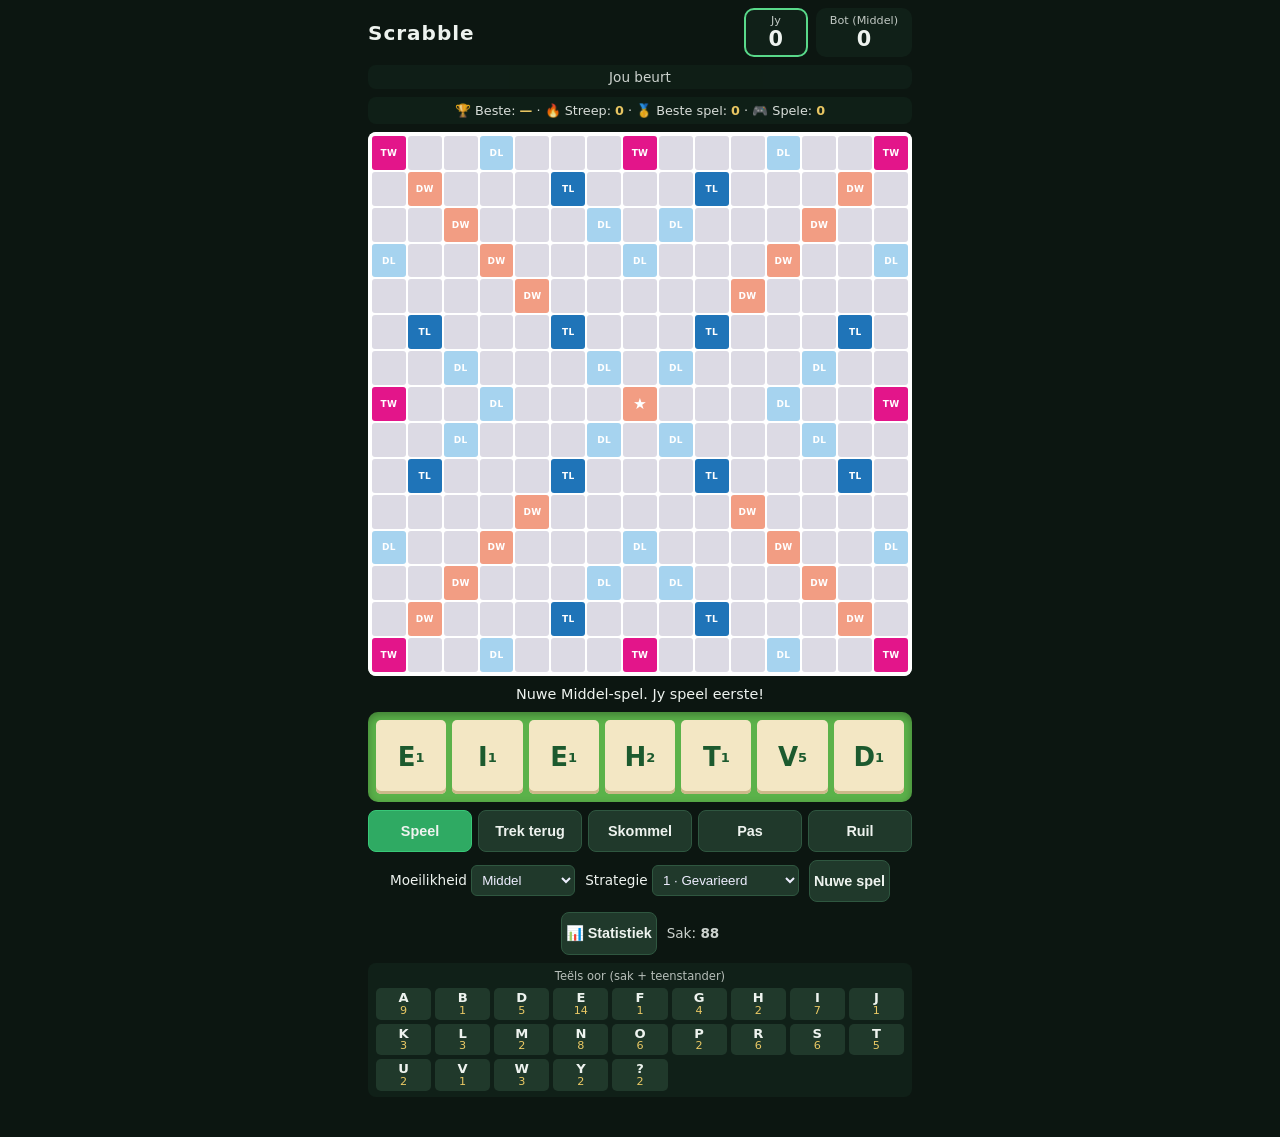
==== afrikaans.html @ f4206a89 "Add files via upload" ====
<!DOCTYPE html>
<html lang="af">
<head>
  <meta charset="UTF-8" />
  <meta name="viewport" content="width=device-width, initial-scale=1, maximum-scale=1, user-scalable=no" />
  <meta name="theme-color" content="#1f6f4a" />
  <title>Scrabble — Afrikaans</title>
  <style>
:root {
  --board-bg: #ffffff;       /* gaps between squares */
  --cell: #dcdae4;           /* empty square (lavender-grey) */
  --felt: #dcdae4;
  --felt-dark: #ffffff;
  --tile: #f3e7c4;           /* cream tile */
  --tile-edge: #cdb98a;
  --ink: #1c5a2e;            /* dark-green letters */
  --tw: #e3158a;             /* triple word — pink */
  --dw: #f29d83;             /* double word — coral */
  --tl: #1f74b8;             /* triple letter — blue */
  --dl: #a6d3ef;             /* double letter — light blue */
  --tray: #5bb24a;           /* green rack tray */
  --valid: #2aa84a;
  --invalid: #e23b3b;
  --panel: #102018;
}

* { box-sizing: border-box; -webkit-tap-highlight-color: transparent; }

html, body {
  margin: 0;
  background: #0c1611;
  color: #eef3ef;
  font-family: system-ui, -apple-system, Segoe UI, Roboto, sans-serif;
  overscroll-behavior: none;
}

.hidden { display: none !important; }

.loading {
  position: fixed; inset: 0;
  display: flex; align-items: center; justify-content: center;
  background: #0c1611; color: #cfe; font-size: 1rem; padding: 1rem; text-align: center;
  z-index: 50;
}

.app {
  max-width: 560px;
  margin: 0 auto;
  padding: 8px 8px 32px;
  display: flex;
  flex-direction: column;
  gap: 8px;
}

.topbar {
  display: flex; align-items: center; justify-content: space-between;
}
.topbar h1 { font-size: 1.25rem; margin: 0; letter-spacing: 1px; }
.scores { display: flex; gap: 8px; }
.score {
  background: var(--panel); border-radius: 10px; padding: 4px 12px;
  display: flex; flex-direction: column; align-items: center; min-width: 64px;
  border: 2px solid transparent;
}
.score .lbl { font-size: .7rem; opacity: .8; }
.score .val { font-size: 1.3rem; font-weight: 700; }
.your-turn .score.you { border-color: #59d98a; }

.turn {
  text-align: center; font-size: .85rem; opacity: .85;
  background: var(--panel); border-radius: 8px; padding: 4px;
}

/* Board */
.board-wrap { position: relative; display: flex; justify-content: center; }
.board-viewport {
  width: 100%;
  aspect-ratio: 1 / 1;
  overflow: hidden;
  border-radius: 8px;
  position: relative;
  touch-action: none;          /* we handle pinch/pan ourselves */
  background: var(--felt-dark);
}
.board {
  width: 100%;
  height: 100%;
  display: grid;
  grid-template-columns: repeat(15, 1fr);
  grid-template-rows: repeat(15, 1fr);
  gap: 2px;
  background: var(--felt-dark);
  padding: 4px;
  border-radius: 8px;
  transform-origin: 0 0;
  will-change: transform;
}
.zoom-controls {
  position: absolute;
  right: 8px;
  bottom: 8px;
  display: flex;
  gap: 6px;
  z-index: 5;
}
.zoom-controls button {
  width: 38px; height: 38px;
  border-radius: 50%;
  border: none;
  background: rgba(16, 32, 24, .82);
  color: #eef3ef;
  font-size: 1.25rem;
  font-weight: 700;
  line-height: 1;
  display: flex; align-items: center; justify-content: center;
  box-shadow: 0 1px 4px rgba(0,0,0,.4);
  cursor: pointer;
}
.zoom-controls button:active { transform: scale(.92); }
.board-viewport.zoomed { box-shadow: inset 0 0 0 2px #59d98a; }
.cell {
  background: var(--felt);
  border-radius: 3px;
  display: flex; align-items: center; justify-content: center;
  position: relative;
  font-size: clamp(7px, 1.7vw, 11px);
  user-select: none;
  cursor: pointer;
}
.cell.prem-TW { background: var(--tw); }
.cell.prem-DW { background: var(--dw); }
.cell.prem-TL { background: var(--tl); }
.cell.prem-DL { background: var(--dl); }
.cell.center { background: var(--dw); }
.prem-label { font-weight: 800; color: #fff; font-size: clamp(6px, 1.5vw, 9px); letter-spacing: .3px; }
.star { color: #fff; font-size: 1.4em; }

.tile {
  position: absolute; inset: 1px;
  background: var(--tile);
  color: var(--ink);
  border-radius: 3px;
  display: flex; align-items: center; justify-content: center;
  font-weight: 700;
  font-size: clamp(11px, 2.9vw, 18px);
  box-shadow: inset 0 -2px 0 var(--tile-edge);
}
.tile sub { font-size: .55em; font-weight: 600; margin-left: 1px; vertical-align: sub; }
.tile.blank { color: #4f8a4a; }
.cell.pending .tile { background: #fbf1cf; box-shadow: inset 0 -2px 0 #d9b85a; }
.cell.pending.dragging-src .tile { opacity: .3; }
.cell.last .tile { box-shadow: inset 0 -2px 0 var(--tile-edge), 0 0 0 2px #f5d36b; }

/* Live word feedback */
.cell.valid-word .tile { box-shadow: inset 0 -2px 0 #d9b85a, 0 0 0 2px var(--valid); }
.score-badge {
  position: absolute; right: -3px; bottom: -5px;
  min-width: 15px; height: 15px; padding: 0 3px;
  border-radius: 8px;
  display: flex; align-items: center; justify-content: center;
  font-size: clamp(7px, 1.9vw, 11px); font-weight: 800; color: #fff;
  box-shadow: 0 1px 3px rgba(0,0,0,.45);
  z-index: 6; pointer-events: none;
}
.score-badge.valid { background: var(--valid); }
.score-badge.invalid { background: var(--invalid); }

/* Rack */
.rack {
  display: grid;
  grid-template-columns: repeat(7, 1fr);
  gap: 6px;
  background: var(--tray);
  padding: 8px;
  border-radius: 10px;
  box-shadow: inset 0 3px 8px rgba(0,0,0,.3);
}
.rack.recall-target { box-shadow: inset 0 0 0 3px #f0c24b, inset 0 3px 8px rgba(0,0,0,.3); }
.rack-tile {
  aspect-ratio: 1 / 1.05;
  background: var(--tile);
  color: var(--ink);
  border-radius: 5px;
  display: flex; align-items: center; justify-content: center;
  font-weight: 700; font-size: clamp(16px, 5vw, 26px);
  box-shadow: inset 0 -3px 0 var(--tile-edge);
  cursor: grab; position: relative;
  user-select: none;
  touch-action: none;          /* let us drag tiles without scrolling */
}
.rack-tile sub { font-size: .5em; font-weight: 600; }
.rack-tile.dragging-src { opacity: .28; }
.rack-tile.drop-left { box-shadow: inset 5px 0 0 #59d98a, inset 0 -3px 0 var(--tile-edge); }
.rack-tile.drop-right { box-shadow: inset -5px 0 0 #59d98a, inset 0 -3px 0 var(--tile-edge); }

/* Floating tile that follows the finger/cursor while dragging. */
.tile-ghost {
  position: fixed; left: 0; top: 0; z-index: 200;
  pointer-events: none;
  background: #fff6da; color: var(--ink);
  border-radius: 5px;
  display: flex; align-items: center; justify-content: center;
  font-weight: 700; font-size: clamp(16px, 5vw, 26px);
  box-shadow: 0 6px 16px rgba(0,0,0,.55);
}
.tile-ghost sub { font-size: .5em; font-weight: 600; }
.tile-ghost .blank-face { opacity: .45; }
.cell.drop-target { box-shadow: inset 0 0 0 2px #59d98a, 0 0 8px #59d98a; border-radius: 3px; }
body.dragging-tile { cursor: grabbing; }
.rack-tile .blank-face { opacity: .45; }
.rack-tile.selected { transform: translateY(-6px); box-shadow: inset 0 -3px 0 var(--tile-edge), 0 0 0 3px #59d98a; }
.rack-tile.used { opacity: .25; pointer-events: none; }
.rack-tile.swap { box-shadow: inset 0 -3px 0 var(--tile-edge), 0 0 0 3px #e6543c; }

/* Controls */
.controls { display: grid; grid-template-columns: repeat(5, 1fr); gap: 6px; }
.controls button, .meta button {
  background: #20392b; color: #eef3ef; border: 1px solid #2f5740;
  border-radius: 8px; padding: 12px 4px; font-size: .9rem; font-weight: 600;
  cursor: pointer;
}
.controls button:active, .meta button:active { transform: scale(.96); }
.controls .primary, #end-newgame.primary { background: #2faa63; border-color: #38c878; }

.message {
  min-height: 1.3em; text-align: center; font-size: .9rem; padding: 2px;
}
.message.thinking { font-style: italic; opacity: .8; }

.meta {
  display: flex; align-items: center; gap: 10px; flex-wrap: wrap;
  font-size: .85rem; justify-content: center;
}
.meta select { padding: 6px; border-radius: 6px; background: #20392b; color: #eef; border: 1px solid #2f5740; }
.meta .bag { opacity: .85; }

.log { list-style: none; margin: 0; padding: 0; font-size: .8rem; opacity: .85; }
.log li { padding: 2px 4px; border-bottom: 1px solid rgba(255,255,255,.06); }

/* Modals */
.modal {
  position: fixed; inset: 0; background: rgba(0,0,0,.6);
  display: flex; align-items: center; justify-content: center; padding: 16px; z-index: 100;
}
.modal-card {
  background: #14241b; border: 1px solid #2f5740; border-radius: 12px;
  padding: 18px; max-width: 360px; width: 100%; text-align: center;
}
.modal-card h2 { margin: 0 0 12px; font-size: 1.1rem; }
.blank-grid { display: grid; grid-template-columns: repeat(6, 1fr); gap: 6px; margin-bottom: 12px; }
.blank-grid button {
  aspect-ratio: 1; background: var(--tile); color: var(--ink);
  border: none; border-radius: 5px; font-weight: 700; font-size: 1rem; cursor: pointer;
}
.blank-cancel { background: #20392b; color: #eef; border: 1px solid #2f5740; border-radius: 8px; padding: 8px 16px; cursor: pointer; }
#end-newgame { margin-top: 8px; padding: 10px 20px; border-radius: 8px; border: none; font-weight: 700; }

/* Stats panel */
.stats-list { list-style: none; margin: 0 0 14px; padding: 0; text-align: left; }
.stats-list li {
  display: flex; justify-content: space-between; gap: 12px;
  padding: 7px 4px; border-bottom: 1px solid rgba(255,255,255,.08);
  font-size: .92rem;
}
.stats-list li span { opacity: .85; }
.stats-list li b { font-weight: 800; }
.stats-reset {
  display: block; margin: 10px auto 0;
  background: transparent; color: #e29; border: none;
  font-size: .8rem; opacity: .8; cursor: pointer; text-decoration: underline;
}
#btn-stats { white-space: nowrap; }

/* Always-visible stats strip */
.stat-strip {
  text-align: center;
  font-size: .8rem;
  opacity: .9;
  padding: 4px 6px;
  background: var(--panel);
  border-radius: 8px;
  line-height: 1.5;
}
.stat-strip b { color: #ffd86b; font-weight: 800; }

/* Word definition pop-up */
.def-card { max-width: 380px; cursor: pointer; }
.def-card h2 {
  margin: 0 0 10px; font-size: 1.5rem; letter-spacing: 1px;
  color: #ffd86b; text-transform: capitalize;
}
.def-body { text-align: left; font-size: .95rem; line-height: 1.45; }
.def-body p { margin: 0 0 8px; }
.def-pos { font-style: italic; opacity: .7; margin-right: 4px; }
.def-loading { opacity: .7; font-style: italic; }
.def-hint { margin-top: 14px; font-size: .75rem; opacity: .55; }

/* Tap-a-word definition entries */
#def-word:empty { display: none; }
.def-entry { margin-bottom: 12px; }
.def-entry:last-child { margin-bottom: 0; }
.def-entry h3 {
  margin: 0 0 4px; color: #ffd86b; font-size: 1.15rem;
  text-transform: capitalize; letter-spacing: .5px;
}
.def-text { font-size: .92rem; line-height: 1.4; }

/* Tiles-left tracker */
.tiles-wrap { background: var(--panel); border-radius: 8px; padding: 6px 8px; }
.tiles-label { font-size: .72rem; opacity: .75; text-align: center; margin-bottom: 5px; }
.tiles-left {
  display: grid;
  grid-template-columns: repeat(9, 1fr);
  gap: 4px;
}
.tl-chip {
  display: flex; flex-direction: column; align-items: center;
  background: #20392b; border-radius: 5px; padding: 3px 0;
  line-height: 1.05;
}
.tl-chip b { font-size: .82rem; font-weight: 800; }
.tl-chip i { font-size: .7rem; font-style: normal; opacity: .9; color: #ffd86b; }
.tl-chip.zero { opacity: .3; }
.tl-chip.zero i { color: #e88; }

  </style>
</head>
<body>
  <div id="loading" class="loading">Loading…</div>

  <div id="app" class="app hidden">
    <header class="topbar">
      <h1>Scrabble</h1>
      <div class="scores">
        <div class="score you">
          <span class="lbl" data-i18n="youLabel">You</span>
          <span id="human-score" class="val">0</span>
        </div>
        <div class="score bot">
          <span id="ai-label" class="lbl">Bot</span>
          <span id="ai-score" class="val">0</span>
        </div>
      </div>
    </header>

    <div id="turn-indicator" class="turn">Your turn</div>
    <div id="stat-strip" class="stat-strip"></div>

    <main class="board-wrap">
      <div id="board-viewport" class="board-viewport">
        <div id="board" class="board"></div>
      </div>
    </main>

    <div id="message" class="message"></div>

    <div id="rack" class="rack"></div>

    <div class="controls">
      <button id="btn-play" class="primary" data-i18n="play">Play</button>
      <button id="btn-recall" data-i18n="recall">Recall</button>
      <button id="btn-shuffle" data-i18n="shuffle">Shuffle</button>
      <button id="btn-pass" data-i18n="pass">Pass</button>
      <button id="btn-exchange" data-i18n="swap">Swap</button>
    </div>

    <div class="meta">
      <label><span data-i18n="difficultyLabel">Difficulty</span>
        <select id="difficulty">
          <option value="easy" data-i18n="diffEasy">Easy</option>
          <option value="medium" selected data-i18n="diffMedium">Medium</option>
          <option value="hard" data-i18n="diffHard">Hard</option>
          <option value="insane" data-i18n="diffInsane">Insane</option>
        </select>
      </label>
      <label><span data-i18n="strategyLabel">Strategy</span>
        <select id="bot-strategy">
          <option value="one" data-i18n="strat1">1 · Varied</option>
          <option value="two" data-i18n="strat2">2 · No clumping</option>
        </select>
      </label>
      <button id="btn-newgame" data-i18n="newGame">New Game</button>
      <button id="btn-stats" data-i18n="stats">📊 Stats</button>
      <span class="bag"><span data-i18n="bagLabel">Bag:</span> <b id="bag-count">0</b></span>
    </div>

    <div class="tiles-wrap">
      <div class="tiles-label" data-i18n="tilesLeftLabel">Tiles left (bag + opponent)</div>
      <div id="tiles-left" class="tiles-left"></div>
    </div>

    <ul id="log" class="log"></ul>
  </div>

  <!-- Word definition -->
  <div id="def-modal" class="modal hidden">
    <div class="modal-card def-card">
      <h2 id="def-word"></h2>
      <div id="def-body" class="def-body"></div>
      <div class="def-hint" data-i18n="tapClose">tap to close</div>
    </div>
  </div>

  <!-- Blank tile chooser -->
  <div id="blank-modal" class="modal hidden">
    <div class="modal-card">
      <h2 data-i18n="chooseBlank">Choose a letter for the blank</h2>
      <div class="blank-grid"></div>
      <button class="blank-cancel" data-i18n="cancel">Cancel</button>
    </div>
  </div>

  <!-- Stats -->
  <div id="stats-modal" class="modal hidden">
    <div class="modal-card">
      <h2 data-i18n="statsTitle">📊 Your Stats</h2>
      <ul id="stats-list" class="stats-list"></ul>
      <button id="stats-close" class="primary" data-i18n="close">Close</button>
      <button id="stats-reset" class="stats-reset" data-i18n="resetStats">Reset stats</button>
    </div>
  </div>

  <!-- End of game -->
  <div id="end-modal" class="modal hidden">
    <div class="modal-card">
      <h2 id="end-title">Game over</h2>
      <p id="end-detail"></p>
      <button id="end-newgame" class="primary" data-i18n="playAgain">Play again</button>
    </div>
  </div>
  <script>
"use strict";
globalThis.__LANG = 'af';
const WORDS_TEXT = `AA
AAG
AAI
AAKLIG
AAKLIGDER
AAKLIGE
AAKLIGER
AAKLIGHEDE
AAKLIGHEID
AAKLIGS
AAKLIGSTE
AAL
AALAGTIG
AALAGTIGE
AALBESSIE
AALBESSIEBOS
AALBESSIEJELLIE
AALBESSIES
AALBESSIESAP
AALFUIK
AALGLAD
AALGLADDE
AALMOES
AALMOESE
AALMOESENIER
AALMOESENIERE
AALMOESENIERS
AALMOESKASSIE
AALTJIE
AALTJIES
AALVORMIG
AALWEE
AALWEEAGTIG
AALWEEAGTIGE
AALWEEAGTIGSTE
AALWEEBITTER
AALWEEBOME
AALWEEBOOM
AALWEEHENNEP
AALWURM
AALWURMS
AALWYN
AALWYNAGTIG
AALWYNBITTER
AALWYNBLAAR
AALWYNBLARE
AALWYNBOME
AALWYNBOOM
AALWYNE
AALWYNEKSTRAK
AALWYNPIL
AALWYNPILLE
AALWYNPLANT
AALWYNPLANTE
AALWYNSAP
AALWYNSOORTE
AALWYNTAPPER
AALWYNTAPPERS
AALWYNTUIN
AAMBEELD
AAMBEELDBEITEL
AAMBEELDE
AAMBEI
AAMBEIBOS
AAMBEIBOSSIE
AAMBEIBOSSIES
AAMBEIE
AAMBORSTIG
AAMBORSTIGDER
AAMBORSTIGE
AAMBORSTIGER
AAMBORSTIGHEDE
AAMBORSTIGHEID
AAMBORSTIGSTE
AAN
AANBAK
AANBAKSEL
AANBEHOORT
AANBEL
AANBELAND
AANBELANG
AANBESTEDING
AANBESTEDINGE
AANBESTEDINGS
AANBESTEE
AANBETREF
AANBEUR
AANBEVEEL
AANBEVEELBAAR
AANBEVEELBARE
AANBEVELING
AANBEVELINGE
AANBEVELINGS
AANBEVOLE
AANBID
AANBIDDELIK
AANBIDDELIKE
AANBIDDEND
AANBIDDENDE
AANBIDDER
AANBIDDERS
AANBIDDING
AANBIDSTER
AANBIDSTERS
AANBIED
AANBIEDER
AANBIEDERS
AANBIEDING
AANBIEDINGE
AANBIEDINGS
AANBIEDINGSTAAL
AANBIEDINGSWYSE
AANBIEDSTER
AANBIND
AANBLAAS
AANBLAFFER
AANBLASER
AANBLASERS
AANBLASING
AANBLASINGE
AANBLASINGS
AANBLIK
AANBLY
AANBLYWEND
AANBLYWENDE
AANBOD
AANBOER
AANBONS
AANBOORD
AANBOU
AANBOUING
AANBOUINGE
AANBOUINGS
AANBOUSEL
AANBOUSELS
AANBRAND
AANBRANDSEL
AANBRANDSELS
AANBREEK
AANBREI
AANBRENGER
AANBRING
AANBRINGER
AANBRINGERS
AANBRUIS
AAND
AANDADIG
AANDADIGE
AANDADIGES
AANDADIGHEID
AANDAG
AANDAGBESTEDING
AANDAGGEWEND
AANDAGGEWENDE
AANDAGGEWING
AANDAGSOEK
AANDAGSOEKER
AANDAGSOEKERS
AANDAGSOEKERY
AANDAGSOEKING
AANDAGSPAN
AANDAGSTREEP
AANDAGSTREPE
AANDAGTEKORT
AANDAGTIG
AANDAGTIGDER
AANDAGTIGE
AANDAGTIGER
AANDAGTIGHEID
AANDAGTIGSTE
AANDAGTREKKER
AANDAGTREKKERY
AANDBAADJIE
AANDBAADJIES
AANDBESOEK
AANDBESOEKE
AANDBLAD
AANDBLOM
AANDBLOMME
AANDDIENS
AANDDIENSTE
AANDDRAG
AANDE
AANDEEL
AANDEELBEURS
AANDEELBEURSE
AANDEELGROEP
AANDEELGROEPE
AANDEELHOUDING
AANDEELHOUER
AANDEELHOUERS
AANDEELMARK
AANDEELMARKTE
AANDEELPRYS
AANDEELPRYSE
AANDEELTJIE
AANDEELTJIES
AANDELE
AANDELEBESIT
AANDELEBESITTER
AANDELEBEURS
AANDELEBEURSE
AANDELEGROEI
AANDELEHANDEL
AANDELEHOUER
AANDELEHOUERS
AANDELEKAPITAAL
AANDELEMAKELAAR
AANDELEMARK
AANDELEMARKTE
AANDELEOPBRENGS
AANDELEOPSIE
AANDELEOPSIES
AANDELEPREMIE
AANDELEPRYS
AANDELEPRYSE
AANDELEREGISTER
AANDELETRUST
AANDELETRUSTS
AANDENKING
AANDENKINGE
AANDENKINGS
AANDETE
AANDETES
AANDGEBED
AANDGEBEDE
AANDGESANG
AANDGLOED
AANDGODSDIENS
AANDGROU
AANDHEMDE
AANDHEMP
AANDIEN
AANDIK
AANDIKKING
AANDJAPON
AANDJAS
AANDJIE
AANDJIES
AANDKERK
AANDKLAS
AANDKLASSE
AANDKLEDING
AANDKLERE
AANDKLOK
AANDKLOKKE
AANDKOERANT
AANDLIED
AANDLIEDERE
AANDLIG
AANDLUG
AANDLUGGIE
AANDMAAL
AANDOEN
AANDOENING
AANDOENINGE
AANDOENINGS
AANDOENLIK
AANDOENLIKDER
AANDOENLIKE
AANDOENLIKER
AANDOENLIKHEID
AANDOENLIKSTE
AANDPAK
AANDPAKKE
AANDPRAATJIES
AANDPYPIE
AANDRA
AANDRAAI
AANDRAER
AANDRAERS
AANDRAF
AANDRANG
AANDRENTEL
AANDRIBBEL
AANDRING
AANDROK
AANDROKKE
AANDROKKIE
AANDROKKIES
AANDROOI
AANDRUIS
AANDRUK
AANDRYF
AANDRYFAS
AANDRYFASSE
AANDRYFBAND
AANDRYFBANDE
AANDRYFMOTOR
AANDRYFSKROEF
AANDRYFTEMPO
AANDRYWE
AANDRYWER
AANDRYWERS
AANDRYWING
AANDRYWINGE
AANDRYWINGS
AANDRYWINGSAS
AANDSANG
AANDSITTING
AANDSITTINGE
AANDSITTINGS
AANDSKADU
AANDSKADUWEE
AANDSKADUWEES
AANDSKEMER
AANDSKEMERING
AANDSKEMERTE
AANDSKOF
AANDSKOFTE
AANDSKOLE
AANDSKOOL
AANDSON
AANDSTER
AANDSTOND
AANDSTONDE
AANDSTONDES
AANDSTUDENT
AANDSTUDENTE
AANDTABBERD
AANDTABBERDS
AANDTREIN
AANDUI
AANDUIDEND
AANDUIDENDE
AANDUIDER
AANDUIDERS
AANDUIDING
AANDUIDINGE
AANDUIDINGS
AANDUIE
AANDUIER
AANDURF
AANDUUR
AANDVERMAAK
AANDWANDELING
AANDWANDELINGE
AANDWANDELINGS
AANDWIND
AANDWINDJIE
AANDWINDJIES
AANDWING
AANDWYDTE
AANEEN
AANEENBIND
AANEENFLANS
AANEENGEFLANS
AANEENGEFLANSTE
AANEENGERYG
AANEENGESKAKEL
AANEENGESKAKELD
AANEENGESKRYF
AANEENGESKRYWE
AANEENGESLOTE
AANEENGESLUIT
AANEENGESMEE
AANEENHEG
AANEENLOPEND
AANEENLOPENDE
AANEENRYG
AANEENSKAKEL
AANEENSKAKELEND
AANEENSKAKELING
AANEENSKRYF
AANEENSKRYWE
AANEENSLUIT
AANEENSLUITING
AANEENSLUITINGS
AANEENVOEG
AANERF
AANFLIKKER
AANFLUITING
AANGAAN
AANGAANDE
AANGAAP
AANGALLOP
AANGANG
AANGAPING
AANGEBEDE
AANGEBIED
AANGEBIND
AANGEBINDE
AANGEBLAAS
AANGEBLAASDE
AANGEBLEWE
AANGEBLY
AANGEBORE
AANGEBOU
AANGEBOUDE
AANGEBRAND
AANGEBRANDE
AANGEBREEK
AANGEBREEKTE
AANGEBREI
AANGEBRING
AANGEBRUIS
AANGEDAAN
AANGEDAANHEID
AANGEDANE
AANGEDIK
AANGEDIKTE
AANGEDOEN
AANGEDRA
AANGEDRAAI
AANGEDRAAIDE
AANGEDRAF
AANGEDRENTEL
AANGEDREWE
AANGEDRIBBEL
AANGEDRING
AANGEDRUIS
AANGEDRYF
AANGEDUI
AANGEDUIDE
AANGEDURF
AANGEDURFDE
AANGEE
AANGEEBEWEGING
AANGEEBEWEGINGS
AANGEFLIKKER
AANGEGAAN
AANGEGAAP
AANGEGEE
AANGEGESPE
AANGEGEWE
AANGEGLUUR
AANGEGOLF
AANGEGOOI
AANGEGORD
AANGEGROEI
AANGEGROEIDE
AANGEGRYNS
AANGEGRYP
AANGEHAAK
AANGEHAAL
AANGEHAD
AANGEHARDLOOP
AANGEHARK
AANGEHEF
AANGEHEG
AANGEHEGDE
AANGEHEGTE
AANGEHELP
AANGEHINK
AANGEHITS
AANGEHOL
AANGEHOOR
AANGEHOORDE
AANGEHOU
AANGEHOUDE
AANGEHOUDENE
AANGEHOUDENES
AANGEHOUE
AANGEHUPPEL
AANGEHUUD
AANGEHYG
AANGEJA
AANGEJAAG
AANGEJAAGDE
AANGEKAP
AANGEKARRING
AANGEKEER
AANGEKEERDE
AANGEKEERDES
AANGEKLA
AANGEKLAAGDE
AANGEKLAAGDES
AANGEKLAM
AANGEKLAMDE
AANGEKLAMDES
AANGEKLAMP
AANGEKLEEF
AANGEKLEWE
AANGEKLINK
AANGEKLOP
AANGEKNIP
AANGEKNIPTE
AANGEKNOOP
AANGEKNOOPTE
AANGEKOM
AANGEKOME
AANGEKOMENE
AANGEKOMENES
AANGEKONDIG
AANGEKONDIGDE
AANGEKOOP
AANGEKOOPTE
AANGEKOPPEL
AANGEKOPPELDE
AANGEKORS
AANGEKRUIE
AANGEKRUIP
AANGEKRY
AANGEKUIER
AANGEKWEEK
AANGEKWEEKTE
AANGEKYK
AANGELAND
AANGELANDE
AANGELAP
AANGELAS
AANGELEENTHEDE
AANGELEENTHEID
AANGELEER
AANGELEERD
AANGELEERDE
AANGELEGDE
AANGELEI
AANGELEUN
AANGELOK
AANGELOKTE
AANGELONK
AANGELOOP
AANGELYM
AANGELYMDE
AANGEMAAK
AANGEMAAKTE
AANGEMAAN
AANGEMAANDE
AANGEMARSJEER
AANGEMATIG
AANGEMATIGDE
AANGEMELD
AANGEMELDE
AANGEMERK
AANGEMETE
AANGEMOEDIG
AANGEMONSTER
AANGENAAM
AANGENAAMHEID
AANGENAAMSTE
AANGENAME
AANGENAMER
AANGENEEM
AANGENOME
AANGEPAK
AANGEPAKTE
AANGEPAS
AANGEPASTE
AANGEPEIL
AANGEPIEKEL
AANGEPLAK
AANGEPLAKTE
AANGEPLAKTHEID
AANGEPLANT
AANGEPLANTE
AANGEPLEISTER
AANGEPLEISTERDE
AANGEPLOETER
AANGEPOR
AANGEPORDE
AANGEPRAAT
AANGEPRESE
AANGEPRESENTEER
AANGEPRYS
AANGERAAI
AANGERAAK
AANGERAAKTE
AANGERAND
AANGERANDE
AANGERIG
AANGERIGTE
AANGEROEI
AANGEROEP
AANGEROEPTE
AANGEROER
AANGEROERDE
AANGEROL
AANGEROLDE
AANGERUIS
AANGERUK
AANGERY
AANGERYG
AANGESEIL
AANGESIEN
AANGESIG
AANGESIGSENUWEE
AANGESIGTE
AANGESIT
AANGESKAF
AANGESKAFTE
AANGESKAKEL
AANGESKAKELDE
AANGESKOMMEL
AANGESKOTE
AANGESKREWE
AANGESKROEF
AANGESKROEFDE
AANGESKRYF
AANGESKRYWE
AANGESKUIF
AANGESKUIWE
AANGESLAAN
AANGESLANE
AANGESLEEP
AANGESLINGER
AANGESLOF
AANGESLOTE
AANGESLUIP
AANGESLUIT
AANGESMEER
AANGESNEL
AANGESNY
AANGESPE
AANGESPELD
AANGESPELDE
AANGESPOEL
AANGESPOELDE
AANGESPOOR
AANGESPOORDE
AANGESPREEK
AANGESPREEKTE
AANGESPROKE
AANGESPROKENE
AANGESPROKENES
AANGESPYKER
AANGESTAAN
AANGESTAAR
AANGESTAP
AANGESTEEK
AANGESTEEKDE
AANGESTEEKTE
AANGESTEL
AANGESTELDE
AANGESTERK
AANGESTIG
AANGESTIP
AANGESTIPTE
AANGESTOOK
AANGESTOOKTE
AANGESTOOM
AANGESTOOT
AANGESTORM
AANGESTREEP
AANGESTROMPEL
AANGESTROOM
AANGESTRUIKEL
AANGESTRYK
AANGESTUUR
AANGESTUURDE
AANGESUIWER
AANGESUIWERDE
AANGESUKKEL
AANGESUUR
AANGESUURDE
AANGESWEEF
AANGESWEL
AANGESWEM
AANGESWERM
AANGESWEWE
AANGETAS
AANGETASTE
AANGETEEL
AANGETEELDE
AANGETEKEN
AANGETEKENDE
AANGETEKENDES
AANGETIK
AANGETOON
AANGETOONDE
AANGETOU
AANGETREE
AANGETREF
AANGETREK
AANGETRIPPEL
AANGETROKKE
AANGETROU
AANGETROUD
AANGETROUDE
AANGETROUDES
AANGEVAL
AANGEVALLENE
AANGEVALLENES
AANGEVANG
AANGEVAT
AANGEVLIEG
AANGEVOEG
AANGEVOEGDE
AANGEVOEL
AANGEVOELDE
AANGEVOER
AANGEVOERDE
AANGEVOOR
AANGEVRA
AANGEVRAAGDE
AANGEVRYF
AANGEVRYWE
AANGEVUL
AANGEVULDE
AANGEVUUR
AANGEVUURDE
AANGEWAAI
AANGEWAGGEL
AANGEWAKKER
AANGEWAKKERDE
AANGEWANDEL
AANGEWAS
AANGEWEND
AANGEWER
AANGEWERK
AANGEWERS
AANGEWESE
AANGEWIKKEL
AANGEWIP
AANGEWYS
AANGIFTE
AANGLUUR
AANGOLF
AANGONS
AANGOOI
AANGOOIER
AANGORD
AANGRENS
AANGRENSEND
AANGRENSENDE
AANGROEI
AANGROEIING
AANGROEIINGS
AANGROM
AANGRYNS
AANGRYP
AANGRYPEND
AANGRYPENDE
AANGRYPENDER
AANGRYPENDHEDE
AANGRYPENDHEID
AANGRYPENDSTE
AANGRYPING
AANGRYPLIKSTE
AANHAAK
AANHAAKTREILER
AANHAAL
AANHAK
AANHALERIG
AANHALIG
AANHALIGE
AANHALIGHEID
AANHALING
AANHALINGE
AANHALINGS
AANHALINGSTEKEN
AANHALINKIE
AANHALINKIES
AANHANG
AANHANGER
AANHANGERS
AANHANGIG
AANHANGIGE
AANHANGIGMAKING
AANHANGSEL
AANHANGSELS
AANHANKLIK
AANHANKLIKE
AANHANKLIKHEID
AANHARDLOOP
AANHARK
AANHEF
AANHEFFING
AANHEFFINGS
AANHEG
AANHEGSEL
AANHEGSELS
AANHEGTING
AANHEGTINGS
AANHEGTINGSPUNT
AANHELP
AANHET
AANHINK
AANHITS
AANHITSEND
AANHITSER
AANHITSERS
AANHITSING
AANHITSINGS
AANHOL
AANHOOP
AANHOOR
AANHOORDER
AANHOORDERS
AANHORE
AANHORIG
AANHORIGE
AANHORIGES
AANHORIGHEID
AANHOU
AANHOUDELIK
AANHOUDEND
AANHOUDENDE
AANHOUDENDHEID
AANHOUDING
AANHOUDINGS
AANHOUER
AANHOUERS
AANHUPPEL
AANJA
AANJAAG
AANJAAGPOMP
AANJAER
AANJAERS
AANJAPOMP
AANKANT
AANKANTING
AANKAP
AANKARRING
AANKEER
AANKLA
AANKLAAG
AANKLAAGSTER
AANKLAER
AANKLAERS
AANKLAG
AANKLAGKANTOOR
AANKLAGKANTORE
AANKLAGTE
AANKLAGTES
AANKLAM
AANKLAMP
AANKLANG
AANKLANK
AANKLANKING
AANKLEDING
AANKLEE
AANKLEEF
AANKLEEFSELS
AANKLEWE
AANKLEWEND
AANKLEWER
AANKLEWING
AANKLINK
AANKLOP
AANKLOPVERKOPER
AANKNIP
AANKNOOP
AANKNOPING
AANKNOPINGSPUNT
AANKOM
AANKOMELING
AANKOMELINGE
AANKOMEND
AANKOMENDE
AANKOMS
AANKOMSAAL
AANKOMSALE
AANKOMSSAAL
AANKOMSSALE
AANKOMSTYD
AANKONDIG
AANKONDIGER
AANKONDIGERS
AANKONDIGING
AANKONDIGINGE
AANKONDIGINGS
AANKOOP
AANKOOPDATUM
AANKOOPDATUMS
AANKOOPKOSTE
AANKOOPPRYS
AANKOOPPRYSE
AANKOOPSOM
AANKOPE
AANKOPER
AANKOPERS
AANKOPING
AANKOPPEL
AANKOPPELING
AANKORS
AANKRUI
AANKRUIE
AANKRUIP
AANKRY
AANKUIER
AANKWEEK
AANKWEKING
AANKWISPEL
AANKYK
AANLAAT
AANLAG
AANLAND
AANLANDIG
AANLANDING
AANLAP
AANLAPPER
AANLAPSEL
AANLAS
AANLASSING
AANLASSINGS
AANLEER
AANLEERPROSES
AANLEG
AANLEGGING
AANLEGGINGE
AANLEGGINGS
AANLEGPLAN
AANLEGPLEK
AANLEGTE
AANLEGTOETS
AANLEGTOETSE
AANLEI
AANLEIDEND
AANLEIDENDE
AANLEIDING
AANLEIDINGE
AANLEIDINGS
AANLEUN
AANLEUNING
AANLIGGEND
AANLIGGENDE
AANLIGGENDHEID
AANLOG
AANLOK
AANLOKKENDE
AANLOKKING
AANLOKKINGE
AANLOKLIK
AANLOKLIKDER
AANLOKLIKE
AANLOKLIKER
AANLOKLIKHEID
AANLOKLIKSTE
AANLOKMIDDEL
AANLOKMIDDELS
AANLOKSEL
AANLOKSELS
AANLOOP
AANLOOPBAAN
AANLOOPBANE
AANLOOPFASE
AANLOOPFASES
AANLOOPHAWE
AANLOOPKANAAL
AANLOOPPLANK
AANLOOPPLEK
AANLOS
AANLUISTER
AANLYM
AANLYN
AANLYNDATABASIS
AANLYNDIENS
AANLYNDIENSTE
AANLYNDOBBEL
AANLYNFORUM
AANLYNFORUMS
AANLYNPLATFORM
AANLYNPLATFORMS
AANLYNPORTAAL
AANLYNPROFIELE
AANLYNSTUDIE
AANLYNSUPERMARK
AANLYNTYD
AANLYNWINKEL
AANLYNWINKELS
AANMAAK
AANMAAKSEL
AANMAAKSELS
AANMAAN
AANMAKER
AANMAKERS
AANMANING
AANMANINGE
AANMANINGS
AANMANINGSBRIEF
AANMARS
AANMARSJEER
AANMATIG
AANMATIGEND
AANMATIGENDE
AANMATIGENDER
AANMATIGING
AANMATIGINGS
AANMEET
AANMEKAAR
AANMEKAARFLANS
AANMEKAARGEHEG
AANMEKAARGEKOEK
AANMEKAARGELAS
AANMEKAARGESIT
AANMEKAARGEVLEG
AANMEKAARGROEI
AANMEKAARKLEEF
AANMEKAARKOPPEL
AANMEKAARLAS
AANMEKAARSIT
AANMEKAARSKRYF
AANMEKAARSKRYWE
AANMEKAARSLAAN
AANMEKAARSPRING
AANMEKAARVLEG
AANMEKAARWERK
AANMELD
AANMELDBAAR
AANMELDBARE
AANMELDER
AANMELDING
AANMELDINGS
AANMELDKANTOOR
AANMELDNAAM
AANMELDPLEK
AANMELDPLEKKE
AANMELDSKRIF
AANMELDTYD
AANMENG
AANMERK
AANMERKING
AANMERKINGE
AANMERKINGS
AANMERKINKIE
AANMERKINKIES
AANMERKLIK
AANMERKLIKDER
AANMERKLIKE
AANMERKLIKER
AANMERKLIKSTE
AANMINLIK
AANMOEDIG
AANMOEDIGEND
AANMOEDIGENDE
AANMOEDIGER
AANMOEDIGERS
AANMOEDIGING
AANMOEDIGINGS
AANMONSTER
AANMONSTERING
AANMUNT
AANMUNTING
AANNAAI
AANNAME
AANNAMES
AANNEEM
AANNEEMBAAR
AANNEEMBARE
AANNEEMLIK
AANNEEMLIKDER
AANNEEMLIKE
AANNEEMLIKER
AANNEEMLIKHEDE
AANNEEMLIKHEID
AANNEEMLIKSTE
AANNEEMOUER
AANNEEMOUERS
AANNEME
AANNEMELING
AANNEMELINGE
AANNEMER
AANNEMERS
AANNEMES
AANNEMING
AANNEMINGE
AANNEMINGS
AANNEMINGSDIENS
AANNEMINGSKLAS
AANNEMINGSROK
AANNEMINGSROKKE
AANPAK
AANPAKSEL
AANPAKSELS
AANPAP
AANPAS
AANPASBAAR
AANPASBAARHEDE
AANPASBAARHEID
AANPASBARE
AANPASHOKKIE
AANPASHOKKIES
AANPASKAMER
AANPASKAMERS
AANPASKAMERTJIE
AANPASSER
AANPASSERS
AANPASSING
AANPASSINGE
AANPASSINGS
AANPEIL
AANPEILER
AANPEILING
AANPIEKEL
AANPLAK
AANPLAKBILJET
AANPLAKBILJETTE
AANPLAKBORD
AANPLAKBORDE
AANPLAKKER
AANPLAKKERS
AANPLANT
AANPLANTER
AANPLANTING
AANPLANTINGS
AANPLEISTER
AANPLOETER
AANPOR
AANPORBOODSKAP
AANPORDER
AANPORDERS
AANPORRING
AANPORRINGS
AANPOS
AANPRAAT
AANPRATERY
AANPRESENTEER
AANPRIKKEL
AANPRYS
AANPRYSBAAR
AANPRYSBARE
AANPRYSING
AANPRYSINGS
AANRAAI
AANRAAIING
AANRAAK
AANRAAKBAAR
AANRAAKSKERM
AANRAKING
AANRAKINGS
AANRAKINGSPUNT
AANRAKINGSPUNTE
AANRAKINGSVLAK
AANRAND
AANRANDER
AANRANDERS
AANRANDING
AANRANDINGS
AANREIK
AANREKEN
AANRIG
AANRIGTER
AANRIGTING
AANRIGTINGS
AANROEI
AANROEP
AANROEPER
AANROEPERS
AANROEPING
AANROEPINGE
AANROER
AANROERDER
AANROERDERS
AANROERING
AANROL
AANRUIS
AANRUK
AANRUKKING
AANRY
AANRYER
AANRYERS
AANRYG
AANRYP
AANSEGGING
AANSEGGINGE
AANSEGGINGS
AANSEIL
AANSET
AANSETSEL
AANSIEN
AANSIENLIK
AANSIENLIKE
AANSIENLIKER
AANSIENLIKES
AANSIENLIKHEID
AANSIENLIKSTE
AANSIG
AANSIGHOEK
AANSIGTE
AANSIT
AANSITBATTERY
AANSITETE
AANSITETES
AANSITKNOP
AANSITKNOPPIE
AANSITKRING
AANSITMOTOR
AANSITMOTORS
AANSITSLEUTEL
AANSITSLEUTELS
AANSITTENDE
AANSITTENDES
AANSITTER
AANSITTERS
AANSITTERY
AANSKAF
AANSKAFFING
AANSKAKEL
AANSKAKELING
AANSKERP
AANSKIET
AANSKIK
AANSKOFFEL
AANSKOMMEL
AANSKOU
AANSKOUE
AANSKOUER
AANSKOUERS
AANSKOUING
AANSKOUINGE
AANSKOUINGS
AANSKOUINGSLES
AANSKOULIK
AANSKOULIKDER
AANSKOULIKE
AANSKOULIKER
AANSKOULIKHEID
AANSKOULIKSTE
AANSKROEF
AANSKROEWE
AANSKRYF
AANSKRYWE
AANSKRYWER
AANSKRYWERS
AANSKRYWING
AANSKRYWINGE
AANSKRYWINGS
AANSKUIF
AANSKUIFEL
AANSKUIWE
AANSKYN
AANSLAAN
AANSLAE
AANSLAER
AANSLAERS
AANSLAG
AANSLAGTE
AANSLANE
AANSLEEP
AANSLENTER
AANSLIK
AANSLIKKING
AANSLIKSEL
AANSLINGER
AANSLOF
AANSLUIP
AANSLUIT
AANSLUITEND
AANSLUITENDE
AANSLUITER
AANSLUITERS
AANSLUITHOEK
AANSLUITING
AANSLUITINGE
AANSLUITINGS
AANSLUITINGSTUK
AANSLUITKABEL
AANSLUITKABELS
AANSLUITKAS
AANSLUITKASTE
AANSLUITKOSTE
AANSLUITPROP
AANSLUITPROPPE
AANSLUITPUNT
AANSLUITPUNTE
AANSLUITSTUK
AANSLUITSTUKKE
AANSLYK
AANSLYKING
AANSMEE
AANSMEER
AANSMERING
AANSMYT
AANSNEL
AANSNOU
AANSNY
AANSOEK
AANSOEKBRIEF
AANSOEKBRIEWE
AANSOEKDATUM
AANSOEKDATUMS
AANSOEKDOKUMENT
AANSOEKE
AANSOEKER
AANSOEKERS
AANSOEKPROSES
AANSOEKVEREISTE
AANSOEKVORM
AANSOEKVORMS
AANSOLDEER
AANSPELD
AANSPELDBORD
AANSPELDBORDE
AANSPOEL
AANSPOELINGE
AANSPOOR
AANSPOORSKEMA
AANSPOORSKEMAS
AANSPOREND
AANSPORING
AANSPORINGE
AANSPORINGS
AANSPORINGSKEMA
AANSPORINGSLONE
AANSPORINGSLOON
AANSPORINGSPLAN
AANSPRAAK
AANSPRAAKLIK
AANSPRAAKMAKER
AANSPRAAKMAKERS
AANSPRAKE
AANSPREEK
AANSPREEKBAAR
AANSPREEKLIK
AANSPREEKLIKE
AANSPREEKLIKES
AANSPREEKVORM
AANSPREEKVORME
AANSPREEKVORMS
AANSPREKING
AANSPRING
AANSPYKER
AANSTAAN
AANSTAANDE
AANSTAANDES
AANSTAAR
AANSTALTE
AANSTALTES
AANSTAP
AANSTEEK
AANSTEEKBORD
AANSTEEKBORDE
AANSTEEKLIK
AANSTEEKLIKDER
AANSTEEKLIKE
AANSTEEKLIKER
AANSTEEKLIKHEID
AANSTEEKLIKSTE
AANSTEEKVLAM
AANSTEKER
AANSTEKERS
AANSTEKING
AANSTEL
AANSTELLER
AANSTELLERIG
AANSTELLERIGE
AANSTELLERIGSTE
AANSTELLERS
AANSTELLERY
AANSTELLING
AANSTELLINGS
AANSTERK
AANSTERKING
AANSTIG
AANSTIGTER
AANSTIGTERS
AANSTIGTING
AANSTIP
AANSTOKER
AANSTOKERS
AANSTOKING
AANSTONS
AANSTOOK
AANSTOOM
AANSTOOT
AANSTOOTLIK
AANSTOOTLIKDER
AANSTOOTLIKE
AANSTOOTLIKER
AANSTOOTLIKHEID
AANSTOOTLIKSTE
AANSTORM
AANSTOTE
AANSTREEP
AANSTRIK
AANSTROMING
AANSTROMPEL
AANSTROOM
AANSTRUIKEL
AANSTRYK
AANSTRYKER
AANSTRYKING
AANSTUIF
AANSTUIWE
AANSTUUR
AANSUIWER
AANSUIWERING
AANSUIWERINGE
AANSUIWERINGS
AANSUKKEL
AANSUUR
AANSWEEF
AANSWEEP
AANSWEL
AANSWEM
AANSWERM
AANSWEWE
AANSWOEG
AANSYN
AANTAL
AANTALLE
AANTAS
AANTASBAAR
AANTASBAARHEID
AANTASBARE
AANTASTING
AANTASTINGE
AANTASTINGS
AANTEEL
AANTEELOOI
AANTEELOOIE
AANTEELVEE
AANTEKEN
AANTEKENAAR
AANTEKENBOEKIE
AANTEKENING
AANTEKENINGBOEK
AANTEKENINGE
AANTEKENINGS
AANTEKENKODE
AANTEKENNAAM
AANTEKENSKERM
AANTIK
AANTOG
AANTONEND
AANTONENDE
AANTOON
AANTOU
AANTRAP
AANTREDING
AANTREE
AANTREF
AANTREK
AANTREKHOKKIE
AANTREKKAMER
AANTREKKAMERS
AANTREKKERY
AANTREKKING
AANTREKKINGE
AANTREKLIK
AANTREKLIKE
AANTREKLIKER
AANTREKLIKHEDE
AANTREKLIKHEID
AANTREKLIKSTE
AANTREKPLEK
AANTRIPPEL
AANTROU
AANTUUR
AANTYG
AANTYGING
AANTYGINGE
AANTYGINGS
AANVAAR
AANVAARBAAR
AANVAARBAARDER
AANVAARBAARER
AANVAARBAARHEID
AANVAARBAARSTE
AANVAARBARE
AANVAARD
AANVAARDE
AANVAARDEND
AANVAARDENDE
AANVAARDING
AANVAARDINGS
AANVAL
AANVALLE
AANVALLEND
AANVALLENDE
AANVALLENDERWYS
AANVALLER
AANVALLERS
AANVALLIG
AANVALLIGDER
AANVALLIGE
AANVALLIGER
AANVALLIGSTE
AANVALSBOOT
AANVALSEIN
AANVALSEINE
AANVALSHOND
AANVALSHONDE
AANVALSKREET
AANVALSKRETE
AANVALSMAG
AANVALSOORLOG
AANVALSPLAN
AANVALSPLANNE
AANVALSPUNT
AANVALSPUNTE
AANVANG
AANVANGEND
AANVANGER
AANVANGFASE
AANVANGFASES
AANVANGLOOS
AANVANGLOOSHEID
AANVANGLOSE
AANVANGS
AANVANGSALARIS
AANVANGSBAAN
AANVANGSBEDRAG
AANVANGSBOULER
AANVANGSDATUM
AANVANGSFASE
AANVANGSFASES
AANVANGSGEBED
AANVANGSGELDE
AANVANGSITUASIE
AANVANGSKLAS
AANVANGSKLASSE
AANVANGSKLINKER
AANVANGSKOLWER
AANVANGSKOSTE
AANVANGSLES
AANVANGSLESSE
AANVANGSLETTER
AANVANGSLETTERS
AANVANGSLYN
AANVANGSLYNE
AANVANGSNELHEDE
AANVANGSNELHEID
AANVANGSPOSISIE
AANVANGSPUNT
AANVANGSPUNTE
AANVANGSTADIA
AANVANGSTADIUM
AANVANGSTADIUMS
AANVANGSTARIEF
AANVANGSTARIEWE
AANVANGSTERM
AANVANGSTERME
AANVANGSWAARDE
AANVANGSWAARDES
AANVANGSWRYWING
AANVANKLIK
AANVANKLIKE
AANVAREND
AANVARENDE
AANVARING
AANVAT
AANVEG
AANVEGBAAR
AANVEGBAARHEID
AANVEGBARE
AANVEGTING
AANVEGTINGE
AANVERWANT
AANVERWANTE
AANVERWANTSKAP
AANVLIEG
AANVLOEI
AANVLY
AANVOEG
AANVOEGING
AANVOEGINGS
AANVOEGSEL
AANVOEGSELS
AANVOEL
AANVOELBAAR
AANVOELING
AANVOELINGS
AANVOER
AANVOERDER
AANVOERDERS
AANVOERING
AANVOERKANAAL
AANVOERKANALE
AANVOERLYN
AANVOERLYNE
AANVOOR
AANVOORTYD
AANVOORWERK
AANVORING
AANVRA
AANVRAAG
AANVRAAGBRIEF
AANVRAAGBRIEWE
AANVRAAGKROMME
AANVRAAGVORM
AANVRAAGVORMS
AANVRAER
AANVRAERS
AANVREET
AANVRYF
AANVRYWE
AANVUL
AANVULLEND
AANVULLENDE
AANVULLING
AANVULLINGS
AANVULSEL
AANVULSELS
AANVURING
AANVURINGE
AANVUUR
AANVUURDER
AANVUURDERS
AANWAAI
AANWAGGEL
AANWAKKER
AANWAKKERING
AANWAS
AANWASKOERS
AANWASSING
AANWASSYFER
AANWASSYFERS
AANWEN
AANWEND
AANWENDBAAR
AANWENDING
AANWENDINGE
AANWENDINGS
AANWENDINGSTYD
AANWENDINGSTYE
AANWENDSEL
AANWENDSELS
AANWERK
AANWESIG
AANWESIGE
AANWESIGES
AANWESIGHEID
AANWIKKEL
AANWINNING
AANWINS
AANWINSTE
AANWIP
AANWYS
AANWYSBAAR
AANWYSBARE
AANWYSEND
AANWYSENDE
AANWYSER
AANWYSERS
AANWYSING
AANWYSINGS
AANWYSSTOK
AAP
AAPAGTIG
AAPAGTIGE
AAPKOP
AAPKOS
AAPMENS
AAPMENSE
AAPSKELOEDER
AAPSTERT
AAPSTREEK
AAPSTREKE
AAPSTUIPE
AAR
AARBEI
AARBEIBEDDING
AARBEIBEDDINGS
AARBEIBOOM
AARBEIE
AARBEIKONFYT
AARBEITERT
AARBEIVULSEL
AARBLOED
AARBLOEDING
AARBLOEDINGS
AARBOSSIE
AARBREUK
AARD
AARDAANSLUITING
AARDAGTIG
AARDAGTIGE
AARDAS
AARDASWENTELING
AARDATMOSFEER
AARDBAAN
AARDBEVEILIGING
AARDBEWEGING
AARDBEWEGINGS
AARDBEWING
AARDBEWINGE
AARDBEWINGS
AARDBEWINGSGOLF
AARDBEWINGSLEER
AARDBEWONER
AARDBEWONERS
AARDBODEM
AARDBOL
AARDBOLLE
AARDBOONTJIE
AARDDRAAD
AARDDRADE
AARDE
AARDEBAAN
AARDEBANE
AARDELEKTRODE
AARDETJIE
AARDETJIES
AARDEWERK
AARDFOUT
AARDGAS
AARDGASSE
AARDGEBONDE
AARDGEES
AARDGELEIDING
AARDGORDEL
AARDHOMMEL
AARDIG
AARDIGDER
AARDIGE
AARDIGER
AARDIGHEDE
AARDIGHEID
AARDIGSTE
AARDING
AARDINGE
AARDJIE
AARDKLEM
AARDKLOOT
AARDKORS
AARDKORSKUNDE
AARDKORSKUNDIG
AARDKORSKUNDIGE
AARDKRING
AARDKRINGE
AARDKUNDE
AARDKUNDIG
AARDKUNDIGE
AARDKUNDIGES
AARDLAAG
AARDLAE
AARDLEIDING
AARDLEIDINGS
AARDLEK
AARDLEKSTROOM
AARDLIG
AARDMAGNETISME
AARDMAN
AARDMANNE
AARDMANNETJIE
AARDMANNETJIES
AARDMEETKUNDE
AARDMETAAL
AARDMETALE
AARDOLIE
AARDOPPERVLAK
AARDOPPERVLAKTE
AARDPIK
AARDPLAAT
AARDPLATE
AARDROOS
AARDROTASIE
AARDRYK
AARDRYKSKUNDE
AARDRYKSKUNDIG
AARDRYKSKUNDIGE
AARDS
AARDSE
AARDSGESIND
AARDSGESINDE
AARDSGESINDHEID
AARDSHEID
AARDSKADU
AARDSKADUWEE
AARDSKOK
AARDSKOKKE
AARDSKRAMMER
AARDSKUDDING
AARDSKUDDINGS
AARDSKYN
AARDSLUITING
AARDSLUITINGS
AARDSTELSEL
AARDSTORTING
AARDSTORTINGS
AARDSTRALING
AARDSTROOM
AARDTRILLING
AARDTRILLINGS
AARDVARK
AARDVERBINDING
AARDVERBINDINGS
AARDVERSKUIWING
AARDVERWARMING
AARDWERKE
AARDWOLF
AARLATING
AARLATINGS
AARONTSTEKING
AARSEL
AARSELEND
AARSELENDE
AARSELING
AARSELINGS
AARSTEEN
AARSTELSEL
AARTAPPEL
AARTAPPELBOER
AARTAPPELBOERE
AARTAPPELBREDIE
AARTAPPELDRUK
AARTAPPELGEREG
AARTAPPELGROND
AARTAPPELKOEKIE
AARTAPPELKOP
AARTAPPELKOPPE
AARTAPPELKRULLE
AARTAPPELLAND
AARTAPPELLANDE
AARTAPPELMEEL
AARTAPPELMOER
AARTAPPELMOERE
AARTAPPELMOES
AARTAPPELOES
AARTAPPELOESTE
AARTAPPELPASTEI
AARTAPPELRESIES
AARTAPPELS
AARTAPPELSAK
AARTAPPELSIEKTE
AARTAPPELSKIL
AARTAPPELSKILLE
AARTAPPELSKYF
AARTAPPELSKYFIE
AARTAPPELSKYWE
AARTAPPELSLAAI
AARTAPPELSOP
AARTAPPELTJIE
AARTAPPELTJIES
AARTAPPELWAFELS
AARTAPPELWIGGIE
AARTJIE
AARTJIES
AARTSBISDOM
AARTSBISKOP
AARTSBISKOPPE
AARTSDEKEN
AARTSDEKENS
AARTSDOM
AARTSENGEL
AARTSHERTOG
AARTSHERTOGIN
AARTSLEUENAAR
AARTSLEUENAARS
AARTSLUI
AARTSLUIHEID
AARTSPRIESTER
AARTSSKELM
AARTSSKELMS
AARTSSKURK
AARTSSKURKE
AARTSSONDAAR
AARTSSONDAARS
AARTSVADER
AARTSVADERLIK
AARTSVADERLIKE
AARTSVADERS
AARTSVYAND
AARTSVYANDE
AARVERDIKKING
AARVERDIKKINGS
AARVERHARDING
AARVERKALKING
AARVERNOUING
AARVERSTOPPING
AARVERSTOPPINGS
AARVERWYDING
AARVOEDING
AAS
AASBLOM
AASBLOMME
AASDIER
AASDIERE
AASKELK
AASKLOK
AASPLEK
AASPLEKKE
AASREUK
AASVRETEND
AASVRETENDE
AASVRETER
AASVRETERS
AB
ABAKSIAAL
ABAKUS
ABAKUSSE
ABASIE
ABATTOIR
ABATTOIRS
ABBA
ABBAKAROS
ABBASAK
ABBAVEL
ABBAWA
ABC
ABDIKASIE
ABDIKASIES
ABDIKEER
ABDIS
ABDISSE
ABDOMEN
ABDOMINAAL
ABDOMINALE
ABDOMINOSKOPIE
ABDUKSIE
ABDUKSIES
ABDUKTOR
ABDY
ABDYE
ABELMOS
ABERDEEN
ABERRASIE
ABERRASIES
ABESSINIES
ABIDJAN
ABIOGENESE
ABIOTIES
ABLAKTASIE
ABLASIE
ABLATIEF
ABLATIEWE
ABLAUT
ABLAUTE
ABLUSIE
ABLUSIEBLOK
ABLUSIEBLOKKE
ABLUSIEGERIEF
ABLUSIEGERIEWE
ABLUSIES
ABNORMAAL
ABNORMAALSTE
ABNORMALE
ABNORMALITEIT
ABNORMALITEITE
ABOLISIE
ABOMINABEL
ABOMINASIE
ABONNEE
ABONNEMENT
ABONNEMENTSGELD
ABORSIE
ABORSIEKLINIEK
ABORSIES
ABORSIEWET
ABORT
ABORTEER
ABORTEUR
ABORTEURS
ABORTIEF
ABORTIEWE
ABRAHAM
ABRAHAMSKRAAL
ABROGASIE
ABROGASIES
ABROGEER
ABRUP
ABRUPTE
ABS
ABSENSIE
ABSENSIELYS
ABSENSIELYSTE
ABSENSIES
ABSENT
ABSENTE
ABSENTEER
ABSENTIA
ABSENTISME
ABSES
ABSESSE
ABSINT
ABSOLUSIE
ABSOLUSIES
ABSOLUTE
ABSOLUTIS
ABSOLUTISME
ABSOLUTISTE
ABSOLUTISTIES
ABSOLUTISTIESE
ABSOLUUT
ABSOLUUTHEDE
ABSOLUUTHEID
ABSOLVEER
ABSORBEER
ABSORBEERMIDDEL
ABSORBEREND
ABSORBERENDE
ABSORBERING
ABSORPSIE
ABSORPSIEFAKTOR
ABSORPSIEMETER
ABSORPSIEMETERS
ABSORPSIEMIDDEL
ABSTRAHEER
ABSTRAHERINGS
ABSTRAK
ABSTRAKSIE
ABSTRAKSIES
ABSTRAKTE
ABSTRAKTER
ABSTRAKTHEDE
ABSTRAKTHEID
ABSURD
ABSURDE
ABSURDITEIT
ABSURDITEITE
ABSURDUM
ABUIS
ABUISE
ACACIA
ACADEMICI
ACAPULCO
ACETABULUM
ACHILLES
ACHILLESHIEL
ACHILLESPEES
ACHILLIESHIEL
ACHROMAAT
ACHROMATIES
ACHROMATIESE
ACHROMATISME
ACHROMATOPSIE
ACKERMAN
ACRES
ACTIVA
AD
ADAGIO
ADAM
ADAMIET
ADAMITIES
ADAMITIESE
ADAMS
ADAMSAPPEL
ADAMSAPPELS
ADAMSGESLAG
ADAMSGEWAAD
ADAMSHOF
ADAMSKANT
ADAMSKIND
ADAMSKOSTUUM
ADAMSKRAAL
ADAMSPAK
ADAMSVY
ADAMSVYE
ADAPTASIE
ADAPTASIES
ADAPTEER
ADAPTIEF
ADAPTIEWE
ADATREG
ADDENDA
ADDENDUM
ADDENDUMS
ADDER
ADDERBYT
ADDERGEBROEDSEL
ADDERGESLAG
ADDERGIF
ADDERS
ADDERTJIE
ADDERTJIES
ADDERTONG
ADDERTONGE
ADDISIE
ADDISIES
ADDISIESTOF
ADDISIONEEL
ADDISIONELE
ADDITIEF
ADDITIEWE
ADDO
ADDUKSIE
ADDUKTOR
ADEKWAAT
ADEKWATER
ADEL
ADELAAR
ADELAARS
ADELAARSNES
ADELAARSNESTE
ADELAARSVARINGS
ADELAARSVLUG
ADELBORS
ADELBORSTE
ADELBRIEF
ADELBRIEWE
ADELDOM
ADELLIK
ADELLIKE
ADELLIKES
ADELSTAND
ADELTROTS
ADEM
ADEMHALING
ADEMLOOS
ADEMLOSE
ADEMTOG
ADENDORP
ADENIEN
ADENOOM
ADHESIE
ADHESIEKRAG
ADHESIES
ADIABATIES
ADIASIE
ADIEER
ADIEU
ADJ
ADJEKTIEF
ADJEKTIEWE
ADJEKTIWIES
ADJEKTIWIESE
ADJT
ADJUDANT
ADJUDANTE
ADJUNK
ADJUNKDIREKTEUR
ADJUNKHOOF
ADJUNKHOOFDE
ADJUNKMINISTER
ADJUNKMINISTERS
ADJUNKPRESIDENT
ADJUNKTE
ADMIN
ADMINISTRASIE
ADMINISTRASIES
ADMINISTRATEUR
ADMINISTRATEURS
ADMINISTRATIEF
ADMINISTRATIEWE
ADMINISTRATRISE
ADMINISTREER
ADMINISTREERDER
ADMINISTREREND
ADMINISTRERENDE
ADMIRAAL
ADMIRAALS
ADMIRAALSKAP
ADMIRALE
ADMIRALITEIT
ADMIRASIE
ADMISSIE
ADMISSIEKURSUS
ADMISSIESTUDENT
ADMITTANSIE
ADOLESSENSIE
ADOLESSENT
ADOLESSENTE
ADONIS
ADONISEER
ADOONS
ADOPSIE
ADOPTEER
ADOPTIEF
ADOPTIEWE
ADORASIE
ADORASIES
ADOREER
ADRENALIEN
ADRENALIENVLAK
ADRENALINE
ADRES
ADRESBOEK
ADRESBOEKE
ADRESBOEKIE
ADRESBOEKIES
ADRESKAART
ADRESKAARTE
ADRESKANT
ADRESRUIMTE
ADRESSANT
ADRESSE
ADRESSEER
ADRESSEERBAAR
ADRESSEERBARE
ADRESSERING
ADRESVELD
ADRIAAN
ADRIAANSE
ADRIATIESE
ADSORBAAT
ADSORBEER
ADSORBEERDER
ADSORBEERER
ADSORBEERMIDDEL
ADSORPSIE
ADSORPTIEF
ADSORPTIEWE
ADULASIE
ADULTEREER
ADVENT
ADVENTIS
ADVENTISTE
ADVENTSTYD
ADVERBIAAL
ADVERTEER
ADVERTEERDER
ADVERTEERDERS
ADVERTEERDERY
ADVERTENSIE
ADVERTENSIEBLAD
ADVERTENSIEBORD
ADVERTENSIEBURO
ADVERTENSIES
ADVERTENSIEWESE
ADVERTERING
ADVIES
ADVIESBEDIENING
ADVIESBRIEF
ADVIESBRIEWE
ADVIESBURO
ADVIESFUNKSIE
ADVIESFUNKSIES
ADVIESGELD
ADVIESKOMITEE
ADVIESKOMITEES
ADVIESLEWERING
ADVIESLIGGAAM
ADVIESLIGGAME
ADVIESRAAD
ADVIESRADE
ADVISEER
ADVISEREND
ADVISERENDE
ADVISEUR
ADVISEURS
ADVOKAAT
ADVOKAATSOPDRAG
ADVOKAATSTOGA
ADVOKADOPEER
ADVOKADOPERE
ADVOKATE
ADVOKATERY
AEROBIES
AERODINAMIKA
AEROFAGIE
AF
AFARM
AFASIE
AFBAKEN
AFBAKENING
AFBAKENINGS
AFBAKENINGSLYN
AFBARS
AFBEDEL
AFBEELD
AFBEELDEND
AFBEELDENDE
AFBEELDING
AFBEELDINGE
AFBEELDINGS
AFBEELDSEL
AFBEELDSELS
AFBEEN
AFBEENMAN
AFBEITEL
AFBEL
AFBESTEL
AFBESTELLING
AFBETAAL
AFBETAALDE
AFBETALING
AFBETALINGS
AFBEUR
AFBEWEEG
AFBID
AFBIE
AFBIND
AFBINDING
AFBINDINGS
AFBLAAS
AFBLAASKLEP
AFBLAASKRAAN
AFBLAASKRANE
AFBLAASPYP
AFBLAASPYPE
AFBLOK
AFBOEK
AFBOENDER
AFBORSEL
AFBOTTEL
AFBOU
AFBOUER
AFBOUERS
AFBOUFRONT
AFBOUING
AFBOUPLEK
AFBOUPLEKKE
AFBRAAK
AFBRAAKPRODUK
AFBRAAKPRODUKTE
AFBRAAKPROSES
AFBRAAKPROSESSE
AFBRAND
AFBRANDING
AFBRANDINGS
AFBREEK
AFBREEKBAAR
AFBREEKPROSES
AFBREKEND
AFBREKENDE
AFBREKER
AFBREKERS
AFBREKERY
AFBREKING
AFBREKINGSTEKEN
AFBREUK
AFBRING
AFBROKKEL
AFBROKKELING
AFBROKKELINGS
AFBUIE
AFBUIG
AFBUIGING
AFBUIGINGS
AFBUK
AFBYT
AFBYTING
AFDAAL
AFDAE
AFDAG
AFDAK
AFDAKKE
AFDAKVORMIGE
AFDALING
AFDAMP
AFDAMPING
AFDANK
AFDANKING
AFDANKINGS
AFDEK
AFDEKKING
AFDELING
AFDELINGE
AFDELINGS
AFDELINGSHOOF
AFDELINGSHOOFDE
AFDELINGSRAAD
AFDELINGSRADE
AFDELINGSWINKEL
AFDIG
AFDIGTING
AFDIGTINGS
AFDOEN
AFDOENDE
AFDOENING
AFDONDER
AFDOP
AFDRA
AFDRAAI
AFDRAAIING
AFDRAAIINGE
AFDRAAIPAADJIE
AFDRAAIPAADJIES
AFDRAAIPAD
AFDRAAND
AFDRAANDE
AFDRAANDES
AFDRAF
AFDRAWWE
AFDREIG
AFDREIGING
AFDREIGINGE
AFDREIGINGS
AFDRIFSEL
AFDRIFSELS
AFDRINK
AFDROGING
AFDROOG
AFDROOGDOEK
AFDROOGDOEKE
AFDROOGLAP
AFDRUIP
AFDRUIPING
AFDRUK
AFDRUKKE
AFDRUKKER
AFDRUKKERS
AFDRUKPAPIER
AFDRUKSEL
AFDRUKSELS
AFDRUP
AFDRUPPEL
AFDRUPSEL
AFDRYF
AFDRYFSEL
AFDRYFSELS
AFDRYWE
AFDRYWEND
AFDRYWENDE
AFDRYWING
AFDRYWINGS
AFDUIK
AFDUIWEL
AFDUN
AFDUNNING
AFDWAAL
AFDWALING
AFDWALINGE
AFDWALINGS
AFDWING
AFDWINGBAAR
AFDWINGBAARHEID
AFDWINGBARE
AFDWINGENDE
AFDWINGING
AFEET
AFEINDIG
AFELION
AFENT
AFERESE
AFETS
AFFE
AFFEK
AFFEKSIE
AFFEKSIES
AFFEKTASIE
AFFEKTASIES
AFFEKTEER
AFFEKTIEF
AFFEKTIEWE
AFFEKTIWITEIT
AFFERENT
AFFERENTE
AFFIDAVIT
AFFIKS
AFFIKSE
AFFILIASIE
AFFILIASIES
AFFILIEER
AFFINEER
AFFINEERDERY
AFFINEERDERYE
AFFINITEIT
AFFINITEITE
AFFIRMATIEF
AFFIRMATIEWE
AFFODIL
AFFODILLE
AFFRONT
AFFRONTE
AFFRONTEER
AFFUIT
AFGAAN
AFGAANDE
AFGAANS
AFGAANSE
AFGANISTAN
AFGEBAKEN
AFGEBAKENDE
AFGEBARS
AFGEBAS
AFGEBEDEL
AFGEBEDELDE
AFGEBEELD
AFGEBEELDE
AFGEBEITEL
AFGEBEITELDE
AFGEBETE
AFGEBID
AFGEBIND
AFGEBINDE
AFGEBLAAS
AFGEBLOEI
AFGEBLY
AFGEBOEK
AFGEBORSEL
AFGEBORSELDE
AFGEBOTTEL
AFGEBOTTELDE
AFGEBOU
AFGEBOUDE
AFGEBRAND
AFGEBRANDE
AFGEBREEK
AFGEBREEKTE
AFGEBRING
AFGEBROKE
AFGEBROKENHEID
AFGEBROKKEL
AFGEBROKKELDE
AFGEBUIG
AFGEBUK
AFGEBYT
AFGEDAAL
AFGEDAALDE
AFGEDAM
AFGEDANK
AFGEDANKSTE
AFGEDANKTE
AFGEDEEL
AFGEDEK
AFGEDEKTE
AFGEDEMP
AFGEDEMPTE
AFGEDIG
AFGEDIGTE
AFGEDING
AFGEDOEN
AFGEDOP
AFGEDOPTE
AFGEDRA
AFGEDRAAI
AFGEDRAF
AFGEDRAWWE
AFGEDREIG
AFGEDRINK
AFGEDROOG
AFGEDRUIP
AFGEDRUK
AFGEDRUKTE
AFGEDRUP
AFGEDRYF
AFGEDRYWE
AFGEDUIK
AFGEDUIWEL
AFGEDUN
AFGEDWAAL
AFGEDWAALD
AFGEDWING
AFGEDWONGE
AFGEE
AFGEGAAN
AFGEGEE
AFGEGIET
AFGEGLIP
AFGEGLY
AFGEGOOI
AFGEGORD
AFGEGRADEER
AFGEGRAWE
AFGEGRENS
AFGEGRENSDE
AFGEHAAK
AFGEHAAL
AFGEHAALDE
AFGEHAAR
AFGEHAD
AFGEHAK
AFGEHAKTE
AFGEHANDEL
AFGEHANDELDE
AFGEHANG
AFGEHARDLOOP
AFGEHEG
AFGEHEGTE
AFGEHEL
AFGEHELP
AFGEHOK
AFGEHOL
AFGEHOU
AFGEHYS
AFGEJAAG
AFGEKAM
AFGEKAMP
AFGEKANT
AFGEKAP
AFGEKAPSEL
AFGEKAPTE
AFGEKARRING
AFGEKEUR
AFGEKEURDE
AFGEKLAP
AFGEKLIM
AFGEKLINK
AFGEKLOP
AFGEKLOUTER
AFGEKNAAG
AFGEKNAK
AFGEKNIBBEL
AFGEKNIP
AFGEKNOT
AFGEKNOTTE
AFGEKNOU
AFGEKNYP
AFGEKOEL
AFGEKOELDE
AFGEKOM
AFGEKONDIG
AFGEKONDIGDE
AFGEKONKEL
AFGEKOOK
AFGEKOOP
AFGEKOPPEL
AFGEKORT
AFGEKORTE
AFGEKOU
AFGEKOUDE
AFGEKRAAK
AFGEKRAAKTE
AFGEKRAP
AFGEKRUIP
AFGEKRUMMEL
AFGEKRY
AFGEKYK
AFGELAAI
AFGELAAIDE
AFGELAAT
AFGELAS
AFGELASTE
AFGELASTING
AFGELASTINGS
AFGELEEF
AFGELEEFD
AFGELEEFDE
AFGELEEFDHEID
AFGELEER
AFGELEES
AFGELEG
AFGELEGDE
AFGELEI
AFGELEIDE
AFGELEIDES
AFGELEK
AFGELEKTE
AFGELEWER
AFGELEWERDE
AFGELIG
AFGELOER
AFGELOOP
AFGELOOPTE
AFGELOPE
AFGELOS
AFGELOSTE
AFGELUI
AFGELUISTER
AFGELUISTERDE
AFGEMAAI
AFGEMAAK
AFGEMAAKTE
AFGEMAT
AFGEMATHEID
AFGEMATTE
AFGEMEET
AFGEMERK
AFGEMERKTE
AFGEMETE
AFGEMETENHEID
AFGENEEM
AFGENEK
AFGENOME
AFGENOMMER
AFGENOMMERDE
AFGEOES
AFGEPAAR
AFGEPAARDE
AFGEPAK
AFGEPEIL
AFGEPEN
AFGEPENDE
AFGEPERK
AFGEPERKTE
AFGEPERS
AFGEPIK
AFGEPLAT
AFGEPLATTE
AFGEPLEISTER
AFGEPLEISTERDE
AFGEPLUIS
AFGEPLUK
AFGEPLUKTE
AFGEPOETS
AFGEPRAAT
AFGEPYL
AFGERAAI
AFGERAAIDE
AFGERAAK
AFGERAFEL
AFGERAFELD
AFGERAMMEL
AFGERAMMELDE
AFGERAND
AFGERANSEL
AFGEREIS
AFGEREKEN
AFGEREM
AFGEREMDE
AFGEREMDHEID
AFGERIG
AFGERIGTHEID
AFGEROEP
AFGEROES
AFGEROKKEL
AFGEROL
AFGEROLDE
AFGEROND
AFGERONDE
AFGERONDHEDE
AFGERONDHEID
AFGEROOM
AFGEROOMDE
AFGERUIM
AFGERUK
AFGERY
AFGESAAG
AFGESAAGDE
AFGESAAGDHEDE
AFGESAAGDHEID
AFGESAAL
AFGESAK
AFGESAKTE
AFGESANT
AFGESANTE
AFGESEIL
AFGESEND
AFGESENDE
AFGESET
AFGESETTE
AFGESIEN
AFGESIT
AFGESKAAF
AFGESKAAL
AFGESKAALDE
AFGESKADU
AFGESKAF
AFGESKAFDE
AFGESKAKEL
AFGESKEEP
AFGESKEEPTE
AFGESKEER
AFGESKEI
AFGESKEIDE
AFGESKEIDENE
AFGESKEIDENES
AFGESKEIDENHEID
AFGESKEIE
AFGESKEP
AFGESKEPTE
AFGESKERM
AFGESKERMDE
AFGESKETS
AFGESKEUR
AFGESKEURDE
AFGESKIET
AFGESKIL
AFGESKILDE
AFGESKILDER
AFGESKILFER
AFGESKILFERDE
AFGESKOFFEL
AFGESKOP
AFGESKORT
AFGESKORTE
AFGESKRAAP
AFGESKRAM
AFGESKREWE
AFGESKRIK
AFGESKROEF
AFGESKROEI
AFGESKROP
AFGESKRYF
AFGESKRYWE
AFGESKUD
AFGESKUIF
AFGESKUINS
AFGESKUIWE
AFGESKUUR
AFGESLAAN
AFGESLAG
AFGESLANE
AFGESLEEP
AFGESLETE
AFGESLINGER
AFGESLOOF
AFGESLOOFDE
AFGESLOOFDHEID
AFGESLOTE
AFGESLOTENHEID
AFGESLUIT
AFGESLUK
AFGESLYP
AFGESLYT
AFGESLYTE
AFGESMEEK
AFGESMEER
AFGESMELT
AFGESMYT
AFGESMYTE
AFGESNEL
AFGESNOEI
AFGESNOER
AFGESNOU
AFGESNY
AFGESNYDE
AFGESOEK
AFGESOEN
AFGESONDER
AFGESONDERD
AFGESONDERDE
AFGESONDERDES
AFGESONDERDHEID
AFGESPE
AFGESPEEL
AFGESPEELDE
AFGESPELD
AFGESPELDE
AFGESPER
AFGESPIT
AFGESPITS
AFGESPLINTER
AFGESPLINTERDE
AFGESPLITS
AFGESPOEL
AFGESPOELDE
AFGESPONS
AFGESPREEK
AFGESPRING
AFGESPROKE
AFGESPUIT
AFGESTAAN
AFGESTAM
AFGESTAMP
AFGESTANE
AFGESTAP
AFGESTEEK
AFGESTEEL
AFGESTEL
AFGESTELDE
AFGESTEM
AFGESTEMPEL
AFGESTERF
AFGESTERWE
AFGESTIG
AFGESTOF
AFGESTOMP
AFGESTOMPTE
AFGESTOMPTHEID
AFGESTOOT
AFGESTORM
AFGESTORT
AFGESTORWE
AFGESTORWENE
AFGESTORWENES
AFGESTRAAL
AFGESTRAALDE
AFGESTROOM
AFGESTROOP
AFGESTROOPTE
AFGESTRY
AFGESTRYK
AFGESTUDEER
AFGESTUDEERDE
AFGESTUDEERDES
AFGESTUIT
AFGESTUITE
AFGESTUUR
AFGESTUURDE
AFGESTYG
AFGESUIG
AFGESUKKEL
AFGESWAAI
AFGESWEEF
AFGESWEER
AFGESWENK
AFGESWOEG
AFGESYPEL
AFGETAK
AFGETAKEL
AFGETAKELDE
AFGETAKTE
AFGETAP
AFGETAS
AFGETASTE
AFGETEKEN
AFGETEKENDE
AFGETEL
AFGETELDE
AFGETIK
AFGETOB
AFGETOBDE
AFGETOP
AFGETRAP
AFGETRAPTE
AFGETREDE
AFGETREDENE
AFGETREDENES
AFGETREE
AFGETREK
AFGETROKKE
AFGETROKKENHEID
AFGETUIMEL
AFGEVAAR
AFGEVAARDIG
AFGEVAARDIGDE
AFGEVAARDIGDES
AFGEVAL
AFGEVALLE
AFGEVALLENES
AFGEVANG
AFGEVAT
AFGEVEE
AFGEVEEG
AFGEVLAK
AFGEVLIE
AFGEVLIEG
AFGEVLOEI
AFGEVOER
AFGEVOERDE
AFGEVOERDES
AFGEVRA
AFGEVREET
AFGEVRETE
AFGEVROT
AFGEVRY
AFGEVRYDE
AFGEVRYF
AFGEVRYFDE
AFGEVRYWE
AFGEVUUR
AFGEVUURDE
AFGEVYL
AFGEVYLDE
AFGEWAAI
AFGEWAAIDE
AFGEWAG
AFGEWAS
AFGEWATER
AFGEWATERDE
AFGEWEEG
AFGEWEEGTE
AFGEWEEK
AFGEWEER
AFGEWEERDE
AFGEWEKE
AFGEWEN
AFGEWEND
AFGEWENDE
AFGEWENTEL
AFGEWENTELDE
AFGEWER
AFGEWERK
AFGEWERKTE
AFGEWERP
AFGEWERPTE
AFGEWESE
AFGEWIKKEL
AFGEWIKKELDE
AFGEWIMPEL
AFGEWIMPELDE
AFGEWIP
AFGEWIS
AFGEWISSEL
AFGEWISSELDE
AFGEWIT
AFGEWITTE
AFGEWOEL
AFGEWRING
AFGEWURG
AFGEWURGDE
AFGEWYK
AFGEWYKTE
AFGEWYS
AFGEWYSDE
AFGHANISTAN
AFGIET
AFGIETING
AFGIETSEL
AFGIETSELS
AFGIFTE
AFGIFTES
AFGLAD
AFGLIP
AFGLY
AFGLYDING
AFGOD
AFGODE
AFGODEDIENAAR
AFGODEDIENAARS
AFGODEDIENARES
AFGODEDIENS
AFGODERY
AFGODSBEELD
AFGODSBEELDE
AFGODSDIENAAR
AFGODSTEMPEL
AFGODSTEMPELS
AFGOOI
AFGORD
AFGRADEER
AFGRADERING
AFGRADERINGE
AFGRADERINGS
AFGRAWE
AFGRAWERY
AFGRENS
AFGRENSING
AFGRENSINGE
AFGRENSINGS
AFGROND
AFGRONDE
AFGRYSE
AFGRYSLIK
AFGRYSLIKDER
AFGRYSLIKE
AFGRYSLIKER
AFGRYSLIKHEDE
AFGRYSLIKHEID
AFGRYSLIKSTE
AFGUNS
AFGUNSTIG
AFGUNSTIGE
AFGUNSTIGES
AFGUNSTIGHEID
AFHAAK
AFHAAL
AFHAALBAAR
AFHAAR
AFHAK
AFHALERIG
AFHANDEL
AFHANDELING
AFHANDELINGS
AFHANDIG
AFHANG
AFHANGEND
AFHANGENDE
AFHANKLIK
AFHANKLIKE
AFHANKLIKES
AFHANKLIKHEDE
AFHANKLIKHEID
AFHAP
AFHARDLOOP
AFHEG
AFHEGTING
AFHEL
AFHELLENDE
AFHELLING
AFHELP
AFHOK
AFHOKKING
AFHOL
AFHOOR
AFHOU
AFHOUDING
AFHYS
AFJAAG
AFJAK
AFJAKKE
AFJAKKER
AFKABBEL
AFKALF
AFKALK
AFKALWE
AFKALWING
AFKAM
AFKAMP
AFKANT
AFKANTEL
AFKANTING
AFKANTINGS
AFKAP
AFKAPPER
AFKAPPERS
AFKAPPERY
AFKAPPING
AFKAPPINGS
AFKAPPINGSTEKEN
AFKAPPUNT
AFKAPTEKEN
AFKAPTEKENS
AFKARRING
AFKEER
AFKEERWAL
AFKEERWALLE
AFKERE
AFKERENDE
AFKERIG
AFKERIGE
AFKERIGHEID
AFKEUR
AFKEURDER
AFKEURDERS
AFKEUREND
AFKEURENDE
AFKEURING
AFKEURINGS
AFKEURMERK
AFKLAP
AFKLIM
AFKLIMMER
AFKLIMMERY
AFKLIMMING
AFKLIMPLEK
AFKLIMPLEKKE
AFKLINK
AFKLOOF
AFKLOP
AFKLOUTER
AFKNAAG
AFKNABBEL
AFKNAK
AFKNAP
AFKNIBBEL
AFKNIP
AFKNIPSEL
AFKNIPSELS
AFKNOU
AFKNOUER
AFKNOUERIG
AFKNOUERIGE
AFKNOUERIGHEID
AFKNOUERS
AFKNOUERY
AFKNOUING
AFKNYP
AFKNYPERIG
AFKNYPERIGE
AFKNYPGELD
AFKOEL
AFKOELER
AFKOELERS
AFKOELING
AFKOELOOND
AFKOELOONDE
AFKOELRAK
AFKOELRAKKE
AFKOELRAKKIE
AFKOELRAKKIES
AFKOM
AFKOMELING
AFKOMELINGE
AFKOMPLEK
AFKOMS
AFKOMSLAG
AFKOMSTE
AFKOMSTIG
AFKOMSTIGE
AFKONDIG
AFKONDIGER
AFKONDIGING
AFKONDIGINGE
AFKONKEL
AFKOOK
AFKOOKSEL
AFKOOKSELS
AFKOOP
AFKOOPBAAR
AFKOOPBARE
AFKOOPBOETE
AFKOOPBOETES
AFKOOPGELD
AFKOOPPRYS
AFKOOPSOM
AFKOOPWAARDE
AFKOP
AFKOPPEL
AFKOPPELING
AFKORREL
AFKORT
AFKORTING
AFKORTINGS
AFKORTINGSTEKEN
AFKOU
AFKRAAK
AFKRABBEL
AFKRAKING
AFKRAP
AFKRAPSEL
AFKRAPSELS
AFKRUIP
AFKRUMMEL
AFKRY
AFKYK
AFKYKERY
AFKYKVIS
AFLAAI
AFLAAIBAAR
AFLAAIERY
AFLAAIGAT
AFLAAIPUNT
AFLAAT
AFLAATBRIEF
AFLAATBRIEWE
AFLAATGELD
AFLAATHANDEL
AFLAATPYP
AFLEER
AFLEES
AFLEESSKAAL
AFLEESSKALE
AFLEGGING
AFLEGGINGS
AFLEI
AFLEIBAAR
AFLEIBAARHEID
AFLEIDING
AFLEIDINGE
AFLEIDINGS
AFLEIER
AFLEIERS
AFLEIPYP
AFLEIPYPE
AFLEIVOOR
AFLEIVORE
AFLEK
AFLESING
AFLESINGS
AFLEWER
AFLEWERAAR
AFLEWERAARS
AFLEWERBAAR
AFLEWERBARE
AFLEWERING
AFLEWERINGE
AFLEWERINGS
AFLEWERINGSBODE
AFLEWERINGSWA
AFLIG
AFLOER
AFLOERDER
AFLOERDERS
AFLOERDERY
AFLOG
AFLOK
AFLOOP
AFLOOPFASE
AFLOOPFASES
AFLOOPGEBIED
AFLOOPPLANK
AFLOOPPLANKE
AFLOOPTEMPO
AFLOOPWATER
AFLOPE
AFLOS
AFLOSBAAR
AFLOSBARE
AFLOSPERSONEEL
AFLOSSING
AFLOSSINGS
AFLOSSPAN
AFLOSWEDLOOP
AFLOSWEDLOPE
AFLOSWEDSTRYD
AFLOSWEDSTRYDE
AFLUI
AFLUISTER
AFLUISTERAAR
AFLUISTERAARS
AFLUISTERING
AFLUISTERINGE
AFLUISTERY
AFLYN
AFLYNMODUS
AFMAAI
AFMAAIER
AFMAAK
AFMAAL
AFMAKERS
AFMAKING
AFMARS
AFMARSJEER
AFMARTEL
AFMAT
AFMATTEND
AFMATTENDE
AFMATTING
AFMEET
AFMELD
AFMELDING
AFMERK
AFMETERY
AFMETING
AFMETINGE
AFMETINGS
AFMONSTER
AFNAME
AFNAMES
AFNEEM
AFNEEMBAAR
AFNEEMBARE
AFNEK
AFNEMEND
AFNEMENDE
AFNEMER
AFNEMERS
AFNEMING
AFNERF
AFNOMMER
AFOES
AFONIE
AFORIS
AFORISME
AFORISMES
AFORISTIES
AFORISTIESE
AFPAAL
AFPAAR
AFPAARDERY
AFPAK
AFPAKKERY
AFPARING
AFPARINGS
AFPEIL
AFPEILING
AFPEN
AFPENNING
AFPERK
AFPERKING
AFPERS
AFPERSER
AFPERSING
AFPEUL
AFPEUSEL
AFPIEKEL
AFPIETS
AFPIK
AFPLAT
AFPLATTING
AFPLATTINGS
AFPLEISTER
AFPLEISTERING
AFPLUIS
AFPLUK
AFPLUKKER
AFPOEIER
AFPOETS
AFPOETSING
AFPRAAT
AFPREWEL
AFPYL
AFRAAI
AFRAAK
AFRAFEL
AFRAMMEL
AFRAMMELING
AFRAMMELINGS
AFRAND
AFRANDSEL
AFRANDSELS
AFRANDTAFEL
AFRANSEL
AFRANSELING
AFRASPER
AFRASTER
AFRATEL
AFREAGEER
AFREIS
AFREKEN
AFREKENING
AFREM
AFRICANAMUSEUM
AFRICANAMUSEUMS
AFRIG
AFRIGSTER
AFRIGTER
AFRIGTERS
AFRIGTING
AFRIKA
AFRIKAAN
AFRIKAANS
AFRIKAANSE
AFRIKAANSGERIG
AFRIKAANSGESIND
AFRIKAANSTALIG
AFRIKAANSTALIGE
AFRIKABELEID
AFRIKANA
AFRIKANER
AFRIKANERBEES
AFRIKANERBEESTE
AFRIKANERBLOED
AFRIKANERBOND
AFRIKANERBUL
AFRIKANERBULLE
AFRIKANERDOM
AFRIKANERISME
AFRIKANERKALF
AFRIKANERKIND
AFRIKANERKOEI
AFRIKANERKOEIE
AFRIKANERMANS
AFRIKANERMENSE
AFRIKANEROS
AFRIKANEROSSE
AFRIKANERS
AFRIKANERSEUN
AFRIKANERSEUNS
AFRIKANERSKAAP
AFRIKANERSKAP
AFRIKANERSKAPE
AFRIKANERTJIE
AFRIKANERTJIES
AFRIKANERTROOS
AFRIKANERVOLK
AFRIKANERVROU
AFRIKANERVROUE
AFRIKANIS
AFRIKANISERING
AFRIKANISME
AFRIKANISMES
AFRIKANISTE
AFRIKANISTIES
AFRIKANISTIESE
AFRIKASTAAT
AFRIKASTATE
AFRIKATAAL
AFRIKATALE
AFRIT
AFRITS
AFRITTE
AFRO
AFRODIET
AFRODISIAKUM
AFRODITE
AFROEI
AFROEP
AFROEPER
AFROEPING
AFROES
AFROKKEL
AFROL
AFROLMASJIEN
AFROLMASJIENE
AFROMER
AFROND
AFRONDING
AFRONDINGS
AFRONDINGSWERK
AFROOM
AFROS
AFROSKAM
AFROSSING
AFRUIM
AFRUIMING
AFRUK
AFRY
AFSAAG
AFSAAGRAAM
AFSAAL
AFSAK
AFSAKKING
AFSAKKINGS
AFSAKMIDDEL
AFSAKSEL
AFSAKSELKAMER
AFSAKSELS
AFSEGGING
AFSEIL
AFSEILING
AFSEND
AFSENDER
AFSENDERS
AFSENDING
AFSENDINGSTASIE
AFSET
AFSETBAAR
AFSETBARE
AFSETGEBIED
AFSETGEBIEDE
AFSETMARK
AFSETMARKTE
AFSETPUNT
AFSETPUNTE
AFSETSEL
AFSETTER
AFSETTERS
AFSETTERY
AFSETTING
AFSETTINGS
AFSIEN
AFSIENBAAR
AFSIENBARE
AFSIGTELIK
AFSIGTELIKE
AFSIGTELIKHEDE
AFSIGTELIKHEID
AFSINK
AFSINKING
AFSIT
AFSITBAAR
AFSITBARE
AFSITTER
AFSITTERS
AFSKAAF
AFSKAAFSEL
AFSKAAFSELS
AFSKAAL
AFSKADU
AFSKADUWING
AFSKADUWINGS
AFSKAF
AFSKAFFER
AFSKAFFERS
AFSKAFFING
AFSKAFFINGS
AFSKAKEL
AFSKAKELING
AFSKALING
AFSKAWE
AFSKAWING
AFSKEEP
AFSKEEPWERK
AFSKEER
AFSKEERDER
AFSKEERDERS
AFSKEI
AFSKEIBAAR
AFSKEIBARE
AFSKEID
AFSKEIDBAAR
AFSKEIDING
AFSKEIDINGS
AFSKEIDINGSMURE
AFSKEIDINGSMUUR
AFSKEIDPARTY
AFSKEIDSBESOEK
AFSKEIDSBESOEKE
AFSKEIDSBRIEF
AFSKEIDSBRIEWE
AFSKEIDSDINEE
AFSKEIDSGESKENK
AFSKEIDSGROET
AFSKEIDSKAART
AFSKEIDSKONSERT
AFSKEIDSLIED
AFSKEIDSLIEDERE
AFSKEIDSMAAL
AFSKEIDSMAALTYD
AFSKEIDSOEN
AFSKEIDSPARTY
AFSKEIDSPREEK
AFSKEIDSPREKE
AFSKEIDSREDE
AFSKEIDSWOORD
AFSKEIDSWOORDE
AFSKEIER
AFSKEIERS
AFSKEISEL
AFSKEISELS
AFSKEP
AFSKEPERIG
AFSKEPERIGE
AFSKEPERIGHEID
AFSKEPERY
AFSKERM
AFSKERMING
AFSKETS
AFSKEUR
AFSKEURING
AFSKEURINGS
AFSKIET
AFSKIL
AFSKILDER
AFSKILDERING
AFSKILDERINGS
AFSKILFER
AFSKILFERAAR
AFSKILFERING
AFSKILFERINGS
AFSKILFERROOM
AFSKINK
AFSKOFFEL
AFSKOFFELING
AFSKOP
AFSKORT
AFSKORTING
AFSKORTINGS
AFSKOT
AFSKOTTE
AFSKRAAP
AFSKRAAPSEL
AFSKRAAPSELS
AFSKRAM
AFSKRAPING
AFSKRAPINGS
AFSKRIF
AFSKRIFTE
AFSKRIK
AFSKRIKKING
AFSKRIKKINGS
AFSKRIKMIDDEL
AFSKRIKMIDDELS
AFSKRIKWEKKEND
AFSKRIKWEKKENDE
AFSKROEF
AFSKROEI
AFSKROEIING
AFSKROEIINGS
AFSKROEWE
AFSKROP
AFSKRYF
AFSKRYFBAAR
AFSKRYFBARE
AFSKRYFFOUT
AFSKRYFFOUTE
AFSKRYWE
AFSKRYWER
AFSKRYWING
AFSKRYWINGS
AFSKU
AFSKUB
AFSKUD
AFSKUDDING
AFSKUIF
AFSKUIM
AFSKUINS
AFSKUINSHOEK
AFSKUINSHOEKE
AFSKUINSING
AFSKUINSINGE
AFSKUINSINGS
AFSKUIWE
AFSKUIWING
AFSKUIWINGS
AFSKURING
AFSKUT
AFSKUTTING
AFSKUUR
AFSKUWEKKEND
AFSKUWEKKENDE
AFSKUWELIK
AFSKUWELIKE
AFSKUWELIKHEDE
AFSKUWELIKHEID
AFSKYNSEL
AFSKYNSELS
AFSLAAN
AFSLAANBARE
AFSLAANDAKMOTOR
AFSLAANKAP
AFSLAANKAPPE
AFSLAANTAFEL
AFSLAANTAFELS
AFSLAER
AFSLAERS
AFSLAG
AFSLAGKAARTJIE
AFSLAGPRYS
AFSLAGTER
AFSLAGWINKEL
AFSLAGWINKELS
AFSLANER
AFSLANERS
AFSLEEP
AFSLENTER
AFSLEUR
AFSLINGER
AFSLINGERING
AFSLOF
AFSLONS
AFSLOOF
AFSLOWE
AFSLUIP
AFSLUIT
AFSLUITBOME
AFSLUITBOOM
AFSLUITDAM
AFSLUITEND
AFSLUITER
AFSLUITERS
AFSLUITING
AFSLUITINGS
AFSLUITKLEP
AFSLUITKLEPPE
AFSLUITKNOPPIE
AFSLUITKRAAN
AFSLUITKRANE
AFSLUITPLAAT
AFSLUK
AFSLYP
AFSLYPING
AFSLYPINGS
AFSLYT
AFSLYTING
AFSLYTINGS
AFSMEEK
AFSMEER
AFSMEKING
AFSMEKINGE
AFSMELT
AFSMELTING
AFSMYT
AFSNEL
AFSNIT
AFSNOEI
AFSNOER
AFSNOERING
AFSNOU
AFSNOUING
AFSNY
AFSNYDATUM
AFSNYDATUMS
AFSNYDING
AFSNYDINGS
AFSNYPUNT
AFSNYSEL
AFSNYSELS
AFSNYSPANNING
AFSNYSTROOM
AFSNYSTUK
AFSOEK
AFSOEN
AFSONDER
AFSONDERING
AFSONDERLIK
AFSONDERLIKE
AFSONDERLIKHEID
AFSPAN
AFSPAT
AFSPATTING
AFSPEEL
AFSPEEN
AFSPELD
AFSPELING
AFSPER
AFSPIT
AFSPITS
AFSPITSING
AFSPLINTER
AFSPLINTERING
AFSPLINTERINGS
AFSPLITS
AFSPLITSING
AFSPLYT
AFSPOEL
AFSPOELING
AFSPOELKAMER
AFSPONS
AFSPONSING
AFSPRAAK
AFSPRAAKBOEK
AFSPRAAKBOEKE
AFSPRAAKPLEK
AFSPRAAKTYD
AFSPRAAKTYE
AFSPRAKE
AFSPREEK
AFSPRING
AFSPRINGPLEK
AFSPRINGPLEKKE
AFSPUIT
AFSTAAN
AFSTAM
AFSTAMMEL
AFSTAMMELING
AFSTAMMELINGE
AFSTAMMING
AFSTAMMINGSLEER
AFSTAMP
AFSTAND
AFSTANDBEHEER
AFSTANDBEHEERDE
AFSTANDBEPALING
AFSTANDDOENING
AFSTANDE
AFSTANDMETER
AFSTANDMETERS
AFSTANDONDERRIG
AFSTANDSBEHEER
AFSTANDSFUNKSIE
AFSTANDSMETER
AFSTANDSMETERS
AFSTANDSMETING
AFSTANDSTOEGANG
AFSTANDSTUK
AFSTAP
AFSTAPPING
AFSTEEK
AFSTEEKBEITEL
AFSTEEKBEITELS
AFSTEEL
AFSTEL
AFSTELLER
AFSTEM
AFSTEMMING
AFSTEMMINGS
AFSTEMPEL
AFSTEMPELING
AFSTEMPELINGS
AFSTERF
AFSTERT
AFSTERWE
AFSTERWING
AFSTIG
AFSTIGTING
AFSTIGTINGS
AFSTOF
AFSTOFDOEK
AFSTOFDOEKE
AFSTOFLAP
AFSTOFLAPPE
AFSTOMP
AFSTOMPING
AFSTOMPINGS
AFSTOOK
AFSTOOM
AFSTOOT
AFSTOOTLIK
AFSTOOTLIKE
AFSTOOTLIKHEDE
AFSTOOTLIKHEID
AFSTORM
AFSTORT
AFSTORTING
AFSTOTEND
AFSTOTENDE
AFSTOTING
AFSTOTINGSKRAG
AFSTRAAL
AFSTRALING
AFSTRALINGS
AFSTROMING
AFSTROOM
AFSTROOP
AFSTROPING
AFSTRY
AFSTRYK
AFSTRYKPATRONE
AFSTRYKPATROON
AFSTUDEER
AFSTUIF
AFSTUIT
AFSTUIWE
AFSTUUR
AFSTYG
AFSUIG
AFSUKKEL
AFSWAAI
AFSWEEF
AFSWEER
AFSWEM
AFSWENK
AFSWERING
AFSWOEG
AFSYDIG
AFSYDIGE
AFSYDIGES
AFSYDIGHEDE
AFSYDIGHEID
AFSYPEL
AFSYPELING
AFSYPELINGS
AFTAK
AFTAKEL
AFTAKELING
AFTAKELINGS
AFTAKKING
AFTAKKINGS
AFTAKPUNT
AFTAP
AFTAPKRAAN
AFTAPKRANE
AFTAPPING
AFTAPPINGS
AFTAPPYP
AFTAPPYPE
AFTAS
AFTASLYN
AFTASTEMPO
AFTASTER
AFTASTERS
AFTASTING
AFTASTINGS
AFTEKEN
AFTEKENING
AFTEL
AFTELBAAR
AFTELBARE
AFTELEGRAFEER
AFTELLING
AFTELRYMPIE
AFTELRYMPIES
AFTIK
AFTIMMER
AFTOB
AFTOG
AFTONNEL
AFTOOM
AFTOP
AFTORRING
AFTRANSFORMATOR
AFTRANSFORMEER
AFTRAP
AFTREDE
AFTREDING
AFTREE
AFTREEGELD
AFTREEGRENS
AFTREEHUISIE
AFTREEOORD
AFTREK
AFTREKBAAR
AFTREKBARE
AFTREKGETAL
AFTREKKER
AFTREKKERS
AFTREKKING
AFTREKKINGS
AFTREKLYS
AFTREKORDER
AFTREKORDERS
AFTREKPAPIER
AFTREKSEL
AFTREKSELPOEIER
AFTREKSELS
AFTREKSOM
AFTREKSOMME
AFTREKSPIER
AFTREKSPIERE
AFTREKTAL
AFTRIPPEL
AFTUIG
AFTUIMEL
AFTUIMELING
AFTYD
AFVAAR
AFVAARDIG
AFVAARDIGING
AFVAARDIGINGS
AFVAART
AFVAARTE
AFVAL
AFVALBESTUUR
AFVALGLAS
AFVALGOED
AFVALHOOP
AFVALHOPE
AFVALKOS
AFVALLEND
AFVALLENDE
AFVALLIG
AFVALLIGE
AFVALLIGHEDE
AFVALLIGHEID
AFVALMATERIAAL
AFVALMETAAL
AFVALPAPIER
AFVALPRODUK
AFVALPRODUKTE
AFVALSTOF
AFVALSTOWWE
AFVALVLEIS
AFVALWATER
AFVALWERF
AFVALYSTER
AFVANG
AFVAT
AFVEE
AFVEEDOEKIE
AFVEEDOEKIES
AFVEEG
AFVEEGSEL
AFVEEGSELS
AFVERKOOP
AFVLAK
AFVLAKKING
AFVLIE
AFVLIEG
AFVLOEI
AFVLOEIING
AFVLOEIINGS
AFVLOEISEL
AFVLOEISELS
AFVLOEIWATER
AFVLUG
AFVOER
AFVOERBUFFER
AFVOERBUIS
AFVOERBUISE
AFVOERDATA
AFVOERE
AFVOEREND
AFVOERENDE
AFVOERGEBIED
AFVOERGEBIEDE
AFVOERGEUT
AFVOERGEUTE
AFVOERING
AFVOERKANAAL
AFVOERKANALE
AFVOERKLEP
AFVOERMIDDEL
AFVOERPROGRAM
AFVOERPYP
AFVOERPYPE
AFVOERSLOOT
AFVOERSLOTE
AFVOERSTROOM
AFVOERWATER
AFVRA
AFVRAAG
AFVREET
AFVROT
AFVRY
AFVRYF
AFVRYWE
AFVUUR
AFVYL
AFWAAI
AFWAARTS
AFWAARTSE
AFWAG
AFWAGREKENING
AFWAGREKENINGE
AFWAGTEND
AFWAGTENDE
AFWAGTING
AFWAS
AFWASBAK
AFWASBAKKE
AFWASSING
AFWASWATER
AFWATER
AFWATERING
AFWEEG
AFWEEK
AFWEER
AFWEERBAAR
AFWEERBAARHEID
AFWEERBARE
AFWEERGESKUT
AFWEERKANON
AFWEERMIDDEL
AFWEGING
AFWEGINGS
AFWEI
AFWEN
AFWEND
AFWENDING
AFWENTEL
AFWENTELING
AFWENTELINGS
AFWERING
AFWERK
AFWERKER
AFWERKERS
AFWERKING
AFWERKINGS
AFWERP
AFWERPING
AFWERPINGS
AFWESIG
AFWESIGE
AFWESIGES
AFWESIGHEDE
AFWESIGHEID
AFWIKKEL
AFWIKKELING
AFWIKKELINGS
AFWIMPEL
AFWIP
AFWIS
AFWISSEL
AFWISSELAAR
AFWISSELEND
AFWISSELENDE
AFWISSELING
AFWISSELINGS
AFWISSING
AFWIT
AFWITTER
AFWITTERS
AFWITTING
AFWOEL
AFWRING
AFWURG
AFWYK
AFWYKEND
AFWYKENDE
AFWYKER
AFWYKERS
AFWYKING
AFWYKINGE
AFWYKINGS
AFWYKINGSHOEK
AFWYKINGSKROMME
AFWYS
AFWYSBAAR
AFWYSEND
AFWYSENDE
AFWYSING
AFWYSINGE
AFWYSINGS
AG
AGAAT
AGALAKTIE
AGAPANT
AGAPANTE
AGAPANTHUS
AGAR
AGATE
AGAVE
AGBAAR
AGBAARHEID
AGBARE
AGEER
AGENDA
AGENDAPUNT
AGENDAPUNTE
AGENT
AGENTE
AGENTSKAP
AGENTSKAPPE
AGEREND
AGERENDE
AGGE
AGGENEYS
AGGIES
AGGLOMERAAT
AGGLOMERASIE
AGGLOMERASIES
AGGLOMERATE
AGGLUTINASIE
AGGLUTINEER
AGGRADASIE
AGGREGAAT
AGGREGASIE
AGGREGATE
AGGREGEER
AGGRESSIE
AGGRESSIEF
AGGRESSIES
AGGRESSIEWE
AGGRESSIEWER
AGGRESSIWITEIT
AGGRESSOR
AGGRESSORS
AGHOEK
AGIE
AGIERIG
AGIES
AGILLESHIEL
AGINCOURT
AGITASIE
AGITASIES
AGITASIEVELDTOG
AGITATOR
AGITATORS
AGITEER
AGITEERDER
AGITEERER
AGKANT
AGKANTIG
AGKANTIGE
AGNOSTICI
AGNOSTIES
AGNOSTIESE
AGNOSTIKUS
AGNOSTIKUSSE
AGNOSTISISME
AGORAFOBIE
AGRARIES
AGRARIESE
AGRESSIE
AGRONOME
AGRONOMIE
AGRONOMIES
AGRONOMIESE
AGRONOOM
AGSAAM
AGSAME
AGSLAAN
AGSTE
AGSTEMAN
AGT
AGTARM
AGTDUBBEL
AGTDUBBELD
AGTDUISEND
AGTELOOS
AGTELOOSHEID
AGTELOSE
AGTELOSIG
AGTELOSIGE
AGTELOSIGHEDE
AGTELOSIGHEID
AGTENSWAARDIG
AGTENSWAARDIGE
AGTER
AGTERAAN
AGTERAANSIG
AGTERAF
AGTERAFKAPPING
AGTERAS
AGTERBAK
AGTERBAKS
AGTERBAKSE
AGTERBAKSHEID
AGTERBAND
AGTERBANDE
AGTERBANK
AGTERBANKER
AGTERBANKERS
AGTERBEEN
AGTERBENE
AGTERBLAD
AGTERBLY
AGTERBLYER
AGTERBLYERS
AGTERBLYWEND
AGTERBLYWENDE
AGTERBLYWENDES
AGTERBOK
AGTERBOUD
AGTERBUFFER
AGTERBUURT
AGTERBUURTE
AGTERBUURTES
AGTERDEEL
AGTERDEK
AGTERDEUR
AGTERDEURE
AGTERDOEK
AGTERDOG
AGTERDOGTIG
AGTERDOGTIGE
AGTERDOGTIGES
AGTERDOGTIGHEDE
AGTERDOGTIGHEID
AGTEREEN
AGTEREENVOLGEND
AGTEREENVOLGENS
AGTERENT
AGTERENTE
AGTERERF
AGTERGEBLEWE
AGTERGEBLEWENE
AGTERGEBLEWENES
AGTERGEBLY
AGTERGEDEELTE
AGTERGEHOU
AGTERGEKOM
AGTERGELAAT
AGTERGELATE
AGTERGELATENE
AGTERGELATENES
AGTERGERAAK
AGTERGESTAAN
AGTERGESTELDE
AGTERGEWEL
AGTERGROND
AGTERGRONDE
AGTERGRONDFEIT
AGTERGRONDFEITE
AGTERGRONDKAART
AGTERGRONDKLEUR
AGTERHAAL
AGTERHALING
AGTERHAND
AGTERHEK
AGTERHOEDE
AGTERHOEDEGEVEG
AGTERHOEDES
AGTERHOEF
AGTERHOEK
AGTERHOEKE
AGTERHOOF
AGTERHOU
AGTERHOUDEND
AGTERHOUDENDE
AGTERHOUDING
AGTERHUIS
AGTERIN
AGTERINGANG
AGTERJUK
AGTERKAMER
AGTERKAMERS
AGTERKAMERTJIE
AGTERKAMERTJIES
AGTERKANT
AGTERKANTE
AGTERKANTSE
AGTERKANTSTE
AGTERKLAP
AGTERKLAPPER
AGTERKLAS
AGTERKLEINKIND
AGTERKLEINNEEF
AGTERKLEINNEEFS
AGTERKLEINSEUN
AGTERKLEINSEUNS
AGTERKOM
AGTERKOP
AGTERKOPBEEN
AGTERKOPPE
AGTERKWART
AGTERKWARTE
AGTERLAAIER
AGTERLAAIERS
AGTERLAAT
AGTERLAMP
AGTERLAMPE
AGTERLAMPIE
AGTERLAMPIES
AGTERLAND
AGTERLANGS
AGTERLANGSE
AGTERLATING
AGTERLIG
AGTERLIGGEND
AGTERLIGGENDE
AGTERLIGTE
AGTERLIK
AGTERLIKE
AGTERLIKHEDE
AGTERLIKHEID
AGTERLOSIG
AGTERLOSIGE
AGTERLOSIGHEDE
AGTERLOSIGHEID
AGTERLYF
AGTERLYN
AGTERMEKAAR
AGTERMIDDAE
AGTERMIDDAG
AGTERMIDDAGS
AGTERNA
AGTERNAAM
AGTERNADOEN
AGTERNADRAAI
AGTERNADRAF
AGTERNAGESIT
AGTERNAKYK
AGTERNALOOP
AGTERNAPRAAT
AGTERNASIT
AGTERNASNEL
AGTERNASPRING
AGTERNASTUUR
AGTERNEEF
AGTERNEEFS
AGTERNEK
AGTERNIG
AGTERNIGGIE
AGTERNIGGIES
AGTEROM
AGTEROOR
AGTEROORBUIG
AGTEROORGESLAAN
AGTEROORKANTEL
AGTEROORLEUN
AGTEROORSIT
AGTEROORSLAAN
AGTEROORSTEIER
AGTEROORSTORT
AGTEROORVAL
AGTEROP
AGTEROPSKOP
AGTEROS
AGTEROSSAMBOK
AGTEROSSE
AGTERPAADJIES
AGTERPANT
AGTERPERD
AGTERPLAAS
AGTERPLASE
AGTERPOOT
AGTERPOTE
AGTERRAAK
AGTERRUIM
AGTERRUIT
AGTERRUITRAAM
AGTERRYER
AGTERRYERS
AGTERSAAL
AGTERSAK
AGTERSITPLEK
AGTERSKOT
AGTERSKOTTE
AGTERSLAG
AGTERSNEEUBERG
AGTERSPAN
AGTERSPEEN
AGTERSPEL
AGTERSPELER
AGTERSPELERS
AGTERSTAAN
AGTERSTALLIG
AGTERSTALLIGE
AGTERSTAND
AGTERSTANDE
AGTERSTE
AGTERSTEEK
AGTERSTEL
AGTERSTELLING
AGTERSTEVOOR
AGTERSTEWE
AGTERSTEWENS
AGTERSTOEP
AGTERSTOEPIE
AGTERSTRAAT
AGTERSTRAATJIE
AGTERSTRAATJIES
AGTERSTRATE
AGTERSTUK
AGTERSTUKKE
AGTERTAND
AGTERTANDE
AGTERTANG
AGTERTOE
AGTERTUIN
AGTERTUINE
AGTERUIT
AGTERUITBOER
AGTERUITDEINS
AGTERUITGAAN
AGTERUITGANG
AGTERUITGEBOER
AGTERUITGEDEINS
AGTERUITGEGAAN
AGTERUITGESIT
AGTERUITGESTAAN
AGTERUITGEWYK
AGTERUITRY
AGTERUITSIT
AGTERUITSTAAN
AGTERUITWYK
AGTERVELD
AGTERVELDER
AGTERVELDS
AGTERVERTREK
AGTERVERTREKKE
AGTERVOEG
AGTERVOEGSEL
AGTERVOEGSELS
AGTERVOET
AGTERVOETE
AGTERVOLG
AGTERVOLGER
AGTERVOLGERS
AGTERVOLGING
AGTERVOLGINGS
AGTERWA
AGTERWAARTS
AGTERWAARTSE
AGTERWIEL
AGTERWIELE
AGTHOEK
AGTHOEKIG
AGTHOEKIGE
AGTHONDERD
AGTIEN
AGTIENDE
AGTIENJARIG
AGTIENJARIGE
AGTIENSYDIG
AGTIENSYDIGE
AGTIENVOUDIG
AGTIENVOUDIGE
AGTING
AGTJARIG
AGTJARIGE
AGTJARIGES
AGTKANT
AGTKANTIG
AGTKANTIGE
AGTS
AGTSTE
AGTSTEMAN
AGTSYDIG
AGTSYDIGE
AGTTAL
AGTUUR
AGTVLAK
AGTVOUD
AGTVOUDIG
AGTVOUDIGE
AGULHAS
AGULHASSTROOM
AGURK
AGURKIE
AGURKIES
AGUUR
AHI
AHOOI
AHORN
AHORNHOUT
AHRENS
AI
AIA
AITSA
AKADEMICI
AKADEMIE
AKADEMIEJAAR
AKADEMIELEDE
AKADEMIELID
AKADEMIEPRYS
AKADEMIEPRYSE
AKADEMIES
AKADEMIESE
AKADEMIKUS
AKADEMIKUSSE
AKARIOSE
AKASIA
AKASIABOME
AKASIABOOM
AKASIAPARK
AKASIAS
AKKEDIS
AKKEDISPOOT
AKKEDISPOTE
AKKEDISSE
AKKEDISVALK
AKKEDISVIS
AKKELWANIE
AKKER
AKKERBLAAR
AKKERBLARE
AKKERBOME
AKKERBOOM
AKKERBOU
AKKERBOUBEDRYF
AKKERDOP
AKKERHOUT
AKKERMANNETJIE
AKKERS
AKKERTJIE
AKKERTJIES
AKKERWANIE
AKKIES
AKKLAMASIE
AKKLIMATISASIE
AKKLIMATISEER
AKKLIMATISERING
AKKOLADE
AKKOLADES
AKKOMMODASIE
AKKOMMODEER
AKKOMMODEREND
AKKOMODEER
AKKOMODEREND
AKKOORD
AKKOORDE
AKKORDEER
AKKORDEON
AKKORDEONS
AKKORDEONSPELER
AKKREDITASIE
AKKREDITASIES
AKKREDITEER
AKKREDITERING
AKKRESIE
AKKULTURASIE
AKKULTUREER
AKKUMULASIE
AKKUMULASIES
AKKUMULATOR
AKKUMULATORE
AKKUMULATORS
AKKUMULEER
AKKUMULEERDER
AKKUMULEERER
AKKURAAT
AKKURAATHEDE
AKKURAATHEID
AKKURAATSTE
AKKURATE
AKKURATER
AKKUSATIEF
AKKUSATIEWE
AKNEE
AKOESTIEK
AKOESTIES
AKOESTIESE
AKOESTIKUS
AKOLIET
AKOLIETE
AKONIET
AKRANIE
AKRIBIE
AKRIELSUUR
AKROBAAT
AKROBATE
AKROBATIES
AKROBATIESE
AKRODINIE
AKROFOBIE
AKRONIEM
AKRONIEME
AKROPETAAL
AKROPOLIS
AKROSTIGON
AKSELERASIE
AKSENAWEL
AKSENT
AKSENTE
AKSENTKLEUR
AKSENTKLEURE
AKSENTLOOS
AKSENTLOSE
AKSENTPLANT
AKSENTPLANTE
AKSENTTEKEN
AKSENTTEKENS
AKSENTUASIE
AKSENTUASIES
AKSENTUEER
AKSENTUERING
AKSEP
AKSEPBANK
AKSEPBANKE
AKSEPTABEL
AKSEPTASIE
AKSEPTASIES
AKSEPTE
AKSEPTEER
AKSEPTOR
AKSIAAL
AKSIE
AKSIEGROEP
AKSIEGROEPE
AKSIEKOMITEE
AKSIEKOMITEES
AKSIEPLAN
AKSIEPLANNE
AKSIEPOTENSIAAL
AKSIEPROGRAM
AKSIEPROGRAMME
AKSIES
AKSIESTRAAL
AKSIESTUK
AKSIESTUKKE
AKSIEWOORDE
AKSILLA
AKSIOMA
AKSIOMAS
AKSIOMATIES
AKSIOMATIESE
AKSIONABEL
AKSIOOM
AKSIS
AKSON
AKSYNS
AKSYNSBEAMPTE
AKSYNSBEAMPTES
AKSYNSBELASTING
AKSYNSKANTOOR
AKSYNSKANTORE
AKSYNSREG
AKSYNSREGTE
AKSYNSVRY
AKSYNSVRYE
AKSYNSWET
AKSYNSWETTE
AKTE
AKTEBESORGER
AKTEBESORGERS
AKTEBESORGING
AKTEKANTOOR
AKTEKANTORE
AKTES
AKTETAS
AKTETASSE
AKTEUR
AKTEURS
AKTEURSBEDRYF
AKTEURSKAMER
AKTEURSPAAR
AKTIEF
AKTIEFSTE
AKTIEWE
AKTIEWER
AKTINIED
AKTINIS
AKTINISME
AKTINIUM
AKTINOMORF
AKTIVATOR
AKTIVEER
AKTIVEERDER
AKTIVEERDERS
AKTIVEERMIDDEL
AKTIVEERMIDDELS
AKTIVEREND
AKTIVERENDE
AKTIVERING
AKTIVERINGS
AKTIVIS
AKTIVISME
AKTIVISTE
AKTIVISTIES
AKTIVISTIESE
AKTIWITEIT
AKTIWITEITE
AKTIWITEITSVLAK
AKTRISE
AKTRISES
AKTUALISEER
AKTUALISEREND
AKTUALISERENDE
AKTUALISERING
AKTUALISERINGS
AKTUALITEIT
AKTUALITEITE
AKTUALITEITS
AKTUARIEEL
AKTUARIS
AKTUARISSE
AKTUARIUS
AKTUEEL
AKTUEELSTE
AKTUEER
AKTUELE
AKTUELER
AKUPUNKSIE
AKUPUNKTEER
AKUPUNKTUUR
AKUTE
AKUTER
AKUUT
AKUUTHEID
AKUUTSTE
AKUUTTEKEN
AKWADUK
AKWADUKTE
AKWAKULTUUR
AKWAMARYN
AKWAMARYNE
AKWAREL
AKWARELLE
AKWARIUM
AKWARIUMS
AKWATIES
AKWATIESE
AKWATINT
AKWATINTE
AL
ALABAMA
ALABAMAS
ALABASTER
ALARM
ALARMEER
ALARMEREND
ALARMFLUIT
ALARMFLUITE
ALARMIS
ALARMISTE
ALARMISTIES
ALARMISTIESE
ALARMKLOK
ALARMKLOKKE
ALARMKREET
ALARMKRETE
ALARMS
ALARMSEIN
ALARMSEINE
ALARMSKAKELAAR
ALARMSTELSEL
ALARMSTELSELS
ALARMTOESTEL
ALARMTOESTELLE
ALASKA
ALAWITES
ALBAANS
ALBANEES
ALBANIA
ALBANIE
ALBANIES
ALBANIESE
ALBANS
ALBASTER
ALBASTERS
ALBASTERSPEL
ALBATROS
ALBATROSSE
ALBEDO
ALBEI
ALBERT
ALBERTA
ALBERTINA
ALBERTINIA
ALBERTON
ALBERTS
ALBERTUS
ALBERTWEG
ALBESTUUR
ALBINISME
ALBINO
ALBION
ALBUM
ALBUMEN
ALBUMIEN
ALBUMINE
ALBUMS
ALBUQUERQUE
ALCHEMIE
ALCHEMIS
ALCHEMISTE
ALCHEMISTIES
ALCHEMISTIESE
ALDAAGS
ALDAAGSE
ALDAAR
ALDAE
ALDAG
ALDAGS
ALDAGSE
ALDAN
ALDEHIED
ALDEUR
ALDUS
ALEER
ALEWEE
ALEWIG
ALEWIGDEUR
ALEWIGE
ALEXANDER
ALEXANDERBAAI
ALEXANDRA
ALEXANDRIA
ALFA
ALFABET
ALFABETE
ALFABETIES
ALFABETIESE
ALFABETISEER
ALFABETISERING
ALFABETLETTERS
ALFADEELTJIE
ALFANUMERIES
ALFANUMERIESE
ALFASTRAAL
ALFASTRALING
ALFAVERVAL
ALFRED
ALG
ALGAANDE
ALGAR
ALGE
ALGEBRA
ALGEHEEL
ALGEHELE
ALGEMEEN
ALGEMEENHEDE
ALGEMEENHEID
ALGEMEENSTE
ALGEMENE
ALGEMENER
ALGENOEGSAAM
ALGENOEGSAME
ALGERYE
ALGERYN
ALGERYNE
ALGERYNS
ALGIERS
ALGOA
ALGOABAAI
ALGOAPARK
ALGOED
ALGOEDE
ALGOEIE
ALGORITME
ALGORITMES
ALGORITMIES
ALHAAS
ALHEILMIDDEL
ALHEIT
ALHIER
ALHOEWEL
ALIA
ALIAS
ALIASERING
ALIASSE
ALIBAMA
ALIBAMAS
ALIBI
ALICE
ALICEDALE
ALIFATIES
ALIKREUKEL
ALIKREUKELS
ALIKWOT
ALIMENTASIE
ALINEA
ALJAAR
ALJARE
ALJIMMERS
ALKAAN
ALKALI
ALKALIE
ALKALIES
ALKALIESE
ALKALINITEIT
ALKALOSIS
ALKANT
ALKANTE
ALKANTRANT
ALKOHOL
ALKOHOLE
ALKOHOLHANDEL
ALKOHOLIES
ALKOHOLIESE
ALKOHOLINHOUD
ALKOHOLIS
ALKOHOLISEER
ALKOHOLISME
ALKOHOLISTE
ALKOHOLMETER
ALKOHOLMISBRUIK
ALKOHOLPROBLEEM
ALKOHOLPROBLEME
ALKOHOLSTERKTE
ALKOHOLVERWANTE
ALKOHOLVRY
ALKOHOLVRYE
ALKOOF
ALKOWE
ALKYN
ALKYNE
ALLAH
ALLAMAGTIG
ALLAMAPSTIEKS
ALLAMASKAS
ALLAMASTIG
ALLAMATJIESGOED
ALLAMINTIG
ALLANRIDGE
ALLDAYS
ALLE
ALLEDAAGS
ALLEDAAGSE
ALLEDAAGSHEDE
ALLEDAAGSHEID
ALLEEN
ALLEENAGENT
ALLEENAGENTE
ALLEENHANDEL
ALLEENHEERSER
ALLEENHEERSERS
ALLEENHEID
ALLEENLIK
ALLEENLOPEND
ALLEENLOPENDE
ALLEENLOPENDES
ALLEENLOPER
ALLEENLOPERRAM
ALLEENLOPERS
ALLEENREG
ALLEENSPEL
ALLEENSPELE
ALLEENSPELETJIE
ALLEENSPRAAK
ALLEENSTAANDE
ALLEENTYD
ALLEENTYE
ALLEENVAARDER
ALLEENVAART
ALLEENVAARTE
ALLEENVERKOOP
ALLEENVERKOPER
ALLEENVLUG
ALLEENVLUGTE
ALLEENWEES
ALLEENWYS
ALLEENWYSE
ALLEGAARTJIE
ALLEGAARTJIES
ALLEGORIE
ALLEGORIES
ALLEGORIESE
ALLEGRETTO
ALLEGRO
ALLEMAGGIES
ALLEMAGTIG
ALLEMAN
ALLEMANSGEHEIM
ALLEMANSGEHEIME
ALLEMANSGEK
ALLEMANSGOED
ALLEMANSVRIEND
ALLEMANSVRIENDE
ALLEMASTIG
ALLEMENSIG
ALLEMINTIG
ALLEMINTIGE
ALLENGS
ALLENIG
ALLENIGE
ALLENSLEUTEL
ALLER
ALLERBELANGRIKS
ALLERBES
ALLERBESTE
ALLEREERS
ALLEREERSTE
ALLERGEEN
ALLERGENE
ALLERGIE
ALLERGIEN
ALLERGIES
ALLERGIESE
ALLERGROOTS
ALLERGROOTSTE
ALLERHANDE
ALLERHEILIG
ALLERHEILIGE
ALLERHEILIGS
ALLERHEILIGSTE
ALLERHOOGSTE
ALLERJONGSTE
ALLERLAAGSTE
ALLERLAAS
ALLERLAASTE
ALLERLAATSTE
ALLERLEI
ALLERLIEFS
ALLERLIEFSTE
ALLERMEES
ALLERMEESTE
ALLERMINS
ALLERMINSTE
ALLERMINTIGSTE
ALLERMOOISTE
ALLERNAASTE
ALLERNODIGS
ALLERNODIGSTE
ALLERNUUTS
ALLERNUUTSTE
ALLEROUDSTE
ALLERPRAGTIGS
ALLERPRAGTIGSTE
ALLERSYDS
ALLERUITERSTE
ALLERVREESLIKE
ALLERVREESLIKS
ALLERVROEGSTE
ALLES
ALLESBEHALWE
ALLESBEHEERSEND
ALLESETEND
ALLESETENDE
ALLESETER
ALLESETERS
ALLESINS
ALLESOMVATTEND
ALLESOMVATTENDE
ALLESVERTEREND
ALLIANSIE
ALLIANSIES
ALLIEER
ALLIG
ALLIGATOR
ALLITERASIE
ALLITERASIES
ALLITEREER
ALLITEREREND
ALLOKASIE
ALLOKEER
ALLOMORF
ALLOOI
ALLOOIE
ALLOOIWIEL
ALLOOIWIELE
ALLOPATIES
ALLOPATIESE
ALLOTROOP
ALLOTROPE
ALLOTROPIE
ALLOTROPIES
ALLOTROPISME
ALLURES
ALLUVIAAL
ALLUVIALE
ALLUVIUM
ALMA
ALMAG
ALMAGTIG
ALMAGTIGE
ALMAGTIGHEID
ALMAL
ALMANAK
ALMANAKKE
ALMASKIE
ALMELEWE
ALMERIA
ALMETEENS
ALNAG
ALOM
ALOMBEKEND
ALOMBEKENDE
ALOMTEENWOORDIG
ALOMVATTEND
ALOMVATTENDE
ALOMVATTENDHEID
ALPAKKA
ALPAKKAS
ALPE
ALPEFLORA
ALPEHORING
ALPEHORINGS
ALPEVIOOLTJIE
ALPEVIOOLTJIES
ALPHEUS
ALPIEN
ALPIENE
ALPINIS
ALPINISME
ALPINISTE
ALPYNS
ALPYNSE
ALREEDS
ALRUIN
ALRUINE
ALS
ALSEM
ALSEMKRUID
ALSIENDE
ALSIENDHEID
ALSO
ALSTROEMERIA
ALSTROEMERIAS
ALSYDIG
ALSYDIGE
ALSYDIGHEID
ALT
ALTAAR
ALTAARDIENAAR
ALTAARDIENAARS
ALTAARDIENS
ALTAARDOEK
ALTAARDOEKE
ALTAARKELK
ALTAARKLEDE
ALTAARKLEED
ALTAARSKERM
ALTAARSKERMS
ALTAARSKILDERY
ALTAARSKILDERYE
ALTAARSTUK
ALTAARSTUKKE
ALTAARTJIE
ALTAARTJIES
ALTANS
ALTARE
ALTE
ALTEMIT
ALTEMITS
ALTEMITTERS
ALTERASIE
ALTERASIES
ALTERATIEWE
ALTERKASIE
ALTERKASIES
ALTERNATIEF
ALTERNATIEWE
ALTERNATIEWELIK
ALTERNATIEWES
ALTERNATOR
ALTERNATORE
ALTERNATORMETER
ALTERNATORS
ALTERNEER
ALTERNEREND
ALTERNERENDE
ALTESAAM
ALTESAME
ALTEVEEL
ALTEVOL
ALTHOBO
ALTIMETER
ALTIMETERS
ALTIMETRIE
ALTO
ALTOOS
ALTSANGERES
ALTSLEUTEL
ALTSPELER
ALTSPELERS
ALTSTEM
ALTSTEMME
ALTVIOLE
ALTVIOOL
ALTWEE
ALTYD
ALTYDDEUR
ALTYDDUREND
ALTYDDURENDE
ALTYDGROEN
ALUIN
ALUINAARDE
ALUINPOEIER
ALUINSTEEN
ALUINSTENE
ALUMINA
ALUMINIUM
ALUMINIUMERTS
ALUMINIUMFOELIE
ALUMINIUMOKSIED
ALUMINIUMPOEIER
ALUMINIUMVERF
ALUMNAE
ALUMNI
ALUMNUS
ALVADER
ALVEOLAAR
ALVEOLI
ALVEOLUS
ALVEOOL
ALVLEES
ALVLEESKLIER
ALVLEISKLIER
ALVLEISSAP
ALVORENS
ALWAAR
ALWEER
ALWETEND
ALWETENDE
ALWETENDHEID
ALWETER
ALWETERS
ALWYNBITTER
ALWYNSKOP
ALWYS
ALWYSE
ALWYSHEID
ALYSSUM
ALZHEIMER
AMABELE
AMADEUS
AMADINA
AMAJUBA
AMALEKIET
AMALEKIETE
AMALFI
AMALGAAM
AMALGAAMSTOPSEL
AMALGAMASIE
AMALGAMASIES
AMALGAME
AMALGAMEER
AMALGAMERING
AMALIENSTEIN
AMANDA
AMANDEL
AMANDELBOLAAG
AMANDELBOME
AMANDELBOOM
AMANDELGEUR
AMANDELGEURSEL
AMANDELHEINING
AMANDELHEININGS
AMANDELKOEK
AMANDELKOEKIE
AMANDELOLIE
AMANDELPASTA
AMANDELPERSKE
AMANDELS
AMANDELSTEEN
AMANDELVORMIG
AMANDELVORMIGE
AMANUENSIS
AMANUENSISSE
AMANZI
AMANZIMTOTI
AMARA
AMARANT
AMARANTHUS
AMARIL
AMARILLIS
AMARILLISSE
AMARILSKYF
AMARILVYL
AMASONE
AMASONERIVIER
AMASONES
AMASONESTEEN
AMATEUR
AMATEURAGTIG
AMATEURAGTIGE
AMATEURATLEET
AMATEURATLETE
AMATEURBOKSER
AMATEURBOKSERS
AMATEURISME
AMATEURS
AMATEURSKILDER
AMATEURSKILDERS
AMATEURTONEEL
AMATIKULU
AMATOLABERGE
AMBAG
AMBAGSKAP
AMBAGSKOLE
AMBAGSKOOL
AMBAGSKUNS
AMBAGSKUNSTE
AMBAGSLEERLING
AMBAGSLEERLINGE
AMBAGSLUI
AMBAGSMAN
AMBAGSMANNE
AMBAGSMANSTATUS
AMBAGSONDERWYS
AMBAGSOPLEIDING
AMBAGSTATUS
AMBAGSTOETS
AMBAGSTOETSE
AMBAGTE
AMBAGTELIK
AMBAGTELIKE
AMBAGTOETS
AMBAGTOETSE
AMBASSADE
AMBASSADES
AMBASSADEUR
AMBASSADEURS
AMBASSADRISE
AMBASSADRISES
AMBER
AMBERBOME
AMBERBOOM
AMBERGEUR
AMBERGRYS
AMBERHOUT
AMBERKLEURIG
AMBERKLEURIGE
AMBERVET
AMBIDEKSTER
AMBIDEKSTERS
AMBISIE
AMBISIES
AMBISIEUS
AMBISIEUSDER
AMBISIEUSE
AMBISIEUSER
AMBIVALENSIE
AMBIVALENT
AMBIVALENTE
AMBRAAL
AMBROSIA
AMBROSYN
AMBULANS
AMBULANSDIENS
AMBULANSDIENSTE
AMBULANSDOKTER
AMBULANSDOKTERS
AMBULANSTREIN
AMBULANSWA
AMBULANSWAENS
AMBULANT
AMBULANTE
AMBULASIE
AMEBIES
AMEBIESE
AMEGTIG
AMEGTIGE
AMELIORANT
AMEN
AMENDEER
AMENDEMENT
AMENDEMENTE
AMENDERING
AMENORREE
AMENS
AMERIKA
AMERIKAANS
AMERIKAANSE
AMERIKANER
AMERIKANERS
AMERIKANISASIE
AMERIKANISME
AMERIKANISMES
AMERIKANISTIEK
AMERSFOORT
AMETIS
AMETISTE
AMEUBLEMENT
AMEUBLEMENTE
AMFETAMIEN
AMFIBIE
AMFIBIES
AMFIBIESE
AMFITEATER
AMFITEATERS
AMFOOR
AMFORA
AMFORAS
AMFORE
AMIEN
AMIKAAL
AMIKALE
AMILASE
AMINE
AMINOGROEP
AMINOGROEPE
AMINOSURE
AMINOSUUR
AMISH
AMMETER
AMMETERS
AMMONIA
AMMONIAK
AMMONIET
AMMONIETE
AMMONIUM
AMMUNISIE
AMMUNISIEWA
AMNESIE
AMNESTIE
AMNESTIES
AMNESTIEVERHOOR
AMNION
AMOEBA
AMOK
AMONTILLADO
AMORALISME
AMORALITEIT
AMOREEL
AMORELE
AMOREUS
AMOREUSE
AMORF
AMORFE
AMORFIE
AMORFIES
AMORFISME
AMORTISASIE
AMORTISASIES
AMORTISEER
AMOSIET
AMP
AMPER
AMPERBROEKIE
AMPERBROEKIES
AMPERE
AMPERS
AMPERSAND
AMPERSE
AMPERTJIE
AMPERTJIES
AMPGENOOT
AMPGENOTE
AMPHORA
AMPIE
AMPLIFIKASIE
AMPLIFIKASIES
AMPLITUDE
AMPLITUDES
AMPSAANVAARDING
AMPSBEDIENING
AMPSBEDIENINGE
AMPSBEKLEDER
AMPSBEKLEDERS
AMPSBEKLEDING
AMPSBESOEK
AMPSBESOEKE
AMPSDRAER
AMPSDRAERS
AMPSDUUR
AMPSEED
AMPSGEBIED
AMPSGEHEIM
AMPSGEHEIME
AMPSGENOOT
AMPSGENOTE
AMPSGEWAAD
AMPSGEWADE
AMPSHALWE
AMPSKETTING
AMPSKETTINGS
AMPSKLEDE
AMPSKLEED
AMPSMISBRUIK
AMPSMISDRYF
AMPSMISDRYWE
AMPSMOTOR
AMPSMOTORS
AMPSONTROU
AMPSOORTREDING
AMPSOORTREDINGS
AMPSPLIG
AMPSPLIGTE
AMPSREIS
AMPSTAAL
AMPSTAF
AMPSTALE
AMPSTEKEN
AMPSTEKENS
AMPSTERMYN
AMPSTERMYNE
AMPSTREIN
AMPSVERSUIM
AMPSVERVULLING
AMPSWAG
AMPSWAGTE
AMPSWONING
AMPSWONINGS
AMPTE
AMPTELIK
AMPTELIKE
AMPTELIKHEID
AMPTELOOS
AMPTELOSE
AMPTENAAR
AMPTENARE
AMPTENAREDOM
AMPTENARY
AMPUL
AMPULLA
AMPULLE
AMPUTASIE
AMPUTASIES
AMPUTEER
AMSTERDAM
AMSTERDAMHOEK
AMSTERDAMSE
AMULET
AMULETTE
AMUSANT
AMUSANTDER
AMUSANTE
AMUSANTER
AMUSANTSTE
AMUSEER
ANAAL
ANABAPTIS
ANABAPTISME
ANABAPTISTE
ANABAPTISTIES
ANABAPTISTIESE
ANABOLIES
ANABOLISME
ANABOME
ANABOOM
ANACHOREET
ANACHRONISME
ANACHRONISMES
ANACHRONISTIES
ANACHRONISTIESE
ANAFILAKSE
ANAFILAKTIES
ANAFOOR
ANAGRAM
ANAGRAMME
ANAKOLOET
ANAKONDA
ANAKONDAS
ANALE
ANALFABEET
ANALFABETE
ANALFABETIES
ANALFABETISME
ANALGESIE
ANALGESIES
ANALGETIES
ANALGETIESE
ANALGETIKUM
ANALIS
ANALISATOR
ANALISE
ANALISEER
ANALISEERDER
ANALISEERER
ANALISEPROGRAM
ANALISEREND
ANALISERENDE
ANALISERING
ANALISES
ANALISEUR
ANALISTE
ANALITIES
ANALITIESE
ANALITIKUS
ANALITIKUSSE
ANALOGIE
ANALOGIELOOS
ANALOGIELOSE
ANALOGIES
ANALOGIESE
ANALOGIEVORM
ANALOGIEVORME
ANALOGIEVORMS
ANALOOG
ANAMNESE
ANANAS
ANAPES
ANAPESTE
ANAPTIKSIE
ANARGIE
ANARGIS
ANARGISME
ANARGISTE
ANARGISTIES
ANARGISTIESE
ANASTATIES
ANASTOMOSE
ANASTOMOSEER
ANATEMA
ANATEMAS
ANATOME
ANATOMIE
ANATOMIES
ANATOMIESE
ANATOMIS
ANATOMISTE
ANATOOM
ANC
ANCHORAGE
ANDALUSIET
ANDANTINO
ANDER
ANDERDAAGS
ANDERDAAGSE
ANDERDAG
ANDERDAGAAND
ANDERDAGMIDDAG
ANDERDAGMORE
ANDERDEELS
ANDERDING
ANDERE
ANDERHALF
ANDERHALFJARIGE
ANDERHALWE
ANDERKANT
ANDERKANTSE
ANDERKANTSTE
ANDERLAND
ANDERLANDER
ANDERMAAL
ANDERMAN
ANDERMANSGEK
ANDERPAAL
ANDERPAD
ANDERPLEK
ANDERS
ANDERSDENKEND
ANDERSDENKENDE
ANDERSDENKENDES
ANDERSE
ANDERSEN
ANDERSGESIND
ANDERSGESINDE
ANDERSHEID
ANDERSINDS
ANDERSINS
ANDERSKLEURIGE
ANDERSKLEURIGES
ANDERSLUIDEND
ANDERSOM
ANDERSON
ANDERSOORTIG
ANDERSOORTIGE
ANDERSTALIG
ANDERSTALIGE
ANDERSTALIGES
ANDERSTE
ANDERSTER
ANDERSYDS
ANDERTALIG
ANDERTALIGE
ANDES
ANDESGEBERGTE
ANDORRA
ANDREA
ANDREAS
ANDRESIUM
ANDRIES
ANDRIESKRAAL
ANDROGEEN
ANDROGIEN
ANDROGINIE
ANDROMEDA
ANDYVIE
ANDYVIES
ANEKDOTE
ANEKDOTES
ANEKDOTIES
ANEKDOTIESE
ANEMIE
ANEMIES
ANEMIESE
ANEMOFIEL
ANEMOMETER
ANEMOMETERS
ANEMONE
ANEMOON
ANEMOONVIS
ANEMOSKOOP
ANEMOSKOPE
ANESTESIE
ANESTESIOLOGIE
ANESTETIES
ANESTETIKUM
ANESTETIKUMS
ANEURIEN
ANEURISMA
ANEURISMAS
ANEURISME
ANEURISMES
ANGEL
ANGELIER
ANGELIERE
ANGELINA
ANGELRIG
ANGELRIGE
ANGELS
ANGINA
ANGIOGRAM
ANGIOPLASTIEK
ANGIOSPERM
ANGIOSPERME
ANGIOSPERMIES
ANGIOSPOOR
ANGIOSPORE
ANGIOSPORIES
ANGLIKAAN
ANGLIKAANS
ANGLIKAANSE
ANGLIKANE
ANGLIKANISME
ANGLIKANISMES
ANGLIS
ANGLISASIE
ANGLISEER
ANGLISERING
ANGLISISME
ANGLISISMES
ANGLISTIEK
ANGLOFIEL
ANGLOFIELE
ANGOLA
ANGOLAPITTA
ANGOLASWAEL
ANGOLEES
ANGOLESE
ANGORA
ANGORABOK
ANGORABOKKE
ANGORAHAAR
ANGORAKAT
ANGORAKATTE
ANGORAKONYN
ANGORAKONYNE
ANGORAS
ANGORAWOL
ANGS
ANGSAANVALLE
ANGSBEVANGE
ANGSGEROEP
ANGSGEVOEL
ANGSGEVOELENS
ANGSGIL
ANGSGILLE
ANGSKREET
ANGSKRETE
ANGSNEUROSE
ANGSSWEET
ANGSTE
ANGSTIG
ANGSTIGE
ANGSTIGHEDE
ANGSTIGHEID
ANGSTIGLIK
ANGSTIGLIKE
ANGSTOESTAND
ANGSTOESTANDE
ANGSVALLIG
ANGSVALLIGE
ANGSVALLIGHEDE
ANGSVALLIGHEID
ANGSVOL
ANGSVOLLE
ANGSWEKKEND
ANGSWEKKENDE
ANGSWEKKENDHEID
ANHIDREER
ANHIDRIDE
ANHIDRIESE
ANHIDRIET
ANILIEN
ANIMA
ANIMAAL
ANIMALISME
ANIMASIE
ANIMEER
ANIMEERDER
ANIMEERDERS
ANIMERING
ANIMERINGS
ANIMIS
ANIMISME
ANIMISTE
ANIMISTIES
ANIMISTIESE
ANIMOSITEIT
ANIMUS
ANIOON
ANISOTROOP
ANISOTROPE
ANISOTROPIE
ANISOTROPIES
ANKARA
ANKER
ANKERARM
ANKERARMS
ANKERBLAD
ANKERBOEI
ANKERBOEIE
ANKERBOUT
ANKERBOUTE
ANKERDRAAD
ANKERDRADE
ANKERGELD
ANKERGROND
ANKERHAND
ANKERHORLOSIE
ANKERHORLOSIES
ANKERING
ANKERKETTING
ANKERKETTINGS
ANKERKLUIS
ANKERLIG
ANKERPAAL
ANKERPALE
ANKERPLEK
ANKERPLEKKE
ANKERPUNT
ANKERPUNTE
ANKERPYP
ANKERPYPE
ANKERS
ANKERSEL
ANKERSTAAF
ANKERSTROOM
ANKERTOU
ANKERTOUE
ANKERVORMING
ANKERWIKKELING
ANNA
ANNABELLA
ANNALE
ANNALIS
ANNAS
ANNATTO
ANNEKS
ANNEKSASIE
ANNEKSASIES
ANNEKSE
ANNEKSEER
ANNIHILEER
ANNO
ANNOTASIE
ANNOTASIES
ANNOTEER
ANNOTEERDER
ANNOTEERDERS
ANNOTERING
ANNOTERINGS
ANNULEER
ANNULLEER
ANNULLERING
ANNULUS
ANNUNSIASIE
ANODE
ANODES
ANODISEER
ANODISERING
ANOFELES
ANOMALIE
ANOMIE
ANON
ANONIEM
ANONIEME
ANONIMITEIT
ANORAK
ANORAKKE
ANOREKSIA
ANOREKSIE
ANOREKSIELYER
ANOREKSIES
ANOREKSIESE
ANORGANIES
ANORGANIESE
ANORGASME
ANSJOVIS
ANSJOVISFILETTE
ANSJOVISSE
ANSJOVISSMEER
ANSJOVISVANGS
ANTAGONIS
ANTAGONISEER
ANTAGONISME
ANTAGONISMES
ANTAGONISTE
ANTAGONISTIES
ANTAGONISTIESE
ANTARKTIES
ANTARKTIESE
ANTARKTIKA
ANTE
ANTEDATEER
ANTEDILUVIAAL
ANTEDILUVIAANS
ANTEDILUVIAANSE
ANTEDILUVIALE
ANTELOOP
ANTELOPE
ANTENNA
ANTENNE
ANTENNES
ANTERIOR
ANTESEDENT
ANTESEDENTE
ANTHELION
ANTHELIUM
ANTHROPOS
ANTI
ANTIBAKTERIES
ANTIBIOTIES
ANTIBIOTIESE
ANTIBIOTIKA
ANTIBIOTIKUM
ANTIBIOTIKUMS
ANTIBRACHIUM
ANTIBRAGIAAL
ANTIBRAGIALE
ANTIBRAGIUM
ANTIBRAGIUMS
ANTICHAMBREER
ANTICHRIS
ANTICHRISTE
ANTICHRISTELIK
ANTICHRISTELIKE
ANTIDEELTJIE
ANTIDEPRESSANT
ANTIDEPRESSANTE
ANTIDEPRESSIE
ANTIDOOT
ANTIDOTE
ANTIDOTUM
ANTIEK
ANTIEKE
ANTIEKHANDELAAR
ANTIEKVERKOPER
ANTIEKWINKEL
ANTIEKWINKELS
ANTIFONE
ANTIFOON
ANTIGEEN
ANTIGENE
ANTIHELD
ANTIHELDE
ANTIHISTAMINE
ANTIKITEIT
ANTIKLIEN
ANTIKLIMAKS
ANTIKLIMAKSE
ANTIKLOKSGEWYS
ANTIKOLONIALIS
ANTIKUNS
ANTIKWAAR
ANTIKWARAAT
ANTIKWARE
ANTIKWARIAAT
ANTIKWARIATE
ANTIKWARIES
ANTIKWARIESE
ANTIKWITEIT
ANTIKWITEITE
ANTILIGGAAM
ANTILIGGAAMPIE
ANTILIGGAAMPIES
ANTILIGGAME
ANTILOOP
ANTILOPE
ANTIMATERIE
ANTIMONIET
ANTIMONIUM
ANTIMOON
ANTIMOONGLANS
ANTINOMIES
ANTIPARTIKEL
ANTIPASTO
ANTIPATIE
ANTIPATIEK
ANTIPODALE
ANTIPODE
ANTIPODES
ANTIPODIES
ANTIPODIESE
ANTIPOLE
ANTISEMIET
ANTISEMITIES
ANTISEMITISME
ANTISEPSIS
ANTISEPTIES
ANTISEPTIESE
ANTISEPTIKUM
ANTISERUM
ANTISIKLONAAL
ANTISIKLONALE
ANTISIKLONE
ANTISIKLOON
ANTISIPASIE
ANTISIPATORIES
ANTISIPATORIESE
ANTISIPEER
ANTISIPERING
ANTISJAMBREER
ANTISOSIAAL
ANTITESE
ANTITESES
ANTITETIES
ANTITETIESE
ANTITOKSIEN
ANTIVIRAAL
ANTIVIRALE
ANTIVIRUS
ANTIVRIESMIDDEL
ANTOINETTE
ANTOLOGIE
ANTON
ANTONIEM
ANTONIEME
ANTONIMIE
ANTOSIANIEN
ANTRAKNOSE
ANTRAKS
ANTRASIET
ANTRASIETKOOL
ANTROPMORFE
ANTROPOFAAG
ANTROPOFAGIE
ANTROPOGENE
ANTROPOGENESE
ANTROPOGENIE
ANTROPOGRAFIE
ANTROPOLOGIE
ANTROPOLOGIES
ANTROPOLOGIESE
ANTROPOLOOG
ANTROPOMETRIE
ANTROPOMORF
ANTROPOMORFE
ANTROPOMORFIES
ANTROPOMORFISME
ANTROPONIMIE
ANTROPOSENTRIES
ANTW
ANTWERPEN
ANTWOORD
ANTWOORDBLAAIE
ANTWOORDBLAD
ANTWOORDBOEK
ANTWOORDBOEKE
ANTWOORDDIENS
ANTWOORDE
ANTWOORDEBOEK
ANTWOORDEBOEKE
ANTWOORDKAART
ANTWOORDKAARTE
ANTWOORDMASJIEN
ANTWOORDSTEL
ANTWOORDSTELLE
ANTWOORDVEL
ANTWOORDVELLE
ANTWOORDWYSE
ANTWOORDWYSES
ANUBIS
ANUS
ANYS
ANYSBERG
ANYSBESKUIT
ANYSLIKEUR
ANYSLIKEURS
ANYSOLIE
ANYSRYS
ANYSSAAD
ANYSSPRUIT
ANYSWORTEL
AORTA
AORTAKLEP
AORTAS
APACHE
APACHES
APART
APARTE
APARTEMENT
APARTHEID
APARTHEIDSERA
APARTHEIDSJARE
APARTHEIDSTAAL
APARTHEIDSTREWE
APARTHEIDSTRYD
APATIE
APATIES
APATIESE
APE
APEBROODBOME
APEBROODBOOM
APEHOK
APEHOKKE
APEKOOL
APEKS
APELDOORN
APELIEFDE
APENNYNE
APERIODIEK
APERIODIES
APERIODIESE
APERIODISITEIT
APERITIEF
APERITIEFWYNE
APERITIEWE
APERTUUR
APERY
APESPEL
APESTREEK
APESTREKE
APETAAL
APEVLOOI
APHELION
APHRODITE
APIE
APIES
APIESDORING
APIESDORINGS
APIESRIVIER
APLOMB
APOAPSIS
APOCHROMATIES
APODIKTIES
APODIKTIESE
APODISASIE
APOFISE
APOGEE
APOGEUM
APOKALIPS
APOKALIPSIS
APOKALIPTIEK
APOKALIPTIES
APOKALIPTIESE
APOKRIEF
APOKRIEWE
APOLITIES
APOLLO
APOLOGEET
APOLOGETE
APOLOGETIEK
APOLOGETIES
APOLOGETIESE
APOLOGIE
APOPLEKSIE
APOPLEKTIES
APOSTAAT
APOSTASIE
APOSTATE
APOSTATIES
APOSTATIESE
APOSTEL
APOSTELPERDE
APOSTELS
APOSTELSKAP
APOSTOLAAT
APOSTOLATE
APOSTOLIES
APOSTOLIESE
APOSTROFE
APOSTROFIES
APOSTROFIESE
APOSTROOF
APOSTROWE
APOTEOSE
APOTEOSIS
APPARAAT
APPARATE
APPARATUUR
APPASSIONATO
APPEL
APPELAGTIG
APPELAGTIGE
APPELATIEF
APPELBEDRYF
APPELBLOEISEL
APPELBLOEISELS
APPELBLOKKIE
APPELBLOKKIES
APPELBLOU
APPELBOME
APPELBOOM
APPELBOOR
APPELBOORD
APPELBOORDE
APPELBOORDER
APPELBOORDERS
APPELDRAAI
APPELDRANK
APPELDRANKE
APPELDRANKIE
APPELDRANKIES
APPELGROEN
APPELGROU
APPELGRYN
APPELGRYS
APPELJELLIE
APPELKOEK
APPELKOEKIE
APPELKOEKIES
APPELKOOS
APPELKOOSBOME
APPELKOOSBOOM
APPELKOOSHOUT
APPELKOOSKLEUR
APPELKOOSKOEK
APPELKOOSKONFYT
APPELKOOSPERSKE
APPELKOOSPIT
APPELKOOSSIEKTE
APPELKOOSTERT
APPELKOSE
APPELLANT
APPELLANTE
APPELLEER
APPELLEERBAAR
APPELLEERBARE
APPELLIEFIE
APPELLIEFIES
APPELLUIS
APPELMOES
APPELMOT
APPELPASTEI
APPELPASTEIE
APPELPUREE
APPELRING
APPELRINGE
APPELS
APPELSAP
APPELSELEI
APPELSIDER
APPELSKIL
APPELSKYFIE
APPELSKYFIES
APPELSKYWE
APPELSOUS
APPELSUUR
APPELTERT
APPELTERTE
APPELTJIE
APPELTJIES
APPELTYD
APPELVORMIG
APPELVORMIGE
APPELVRUG
APPELWYN
APPENDIKS
APPENDIKSE
APPENDISITIS
APPERSEPSIE
APPERSEPSIES
APPLEBY
APPLIEK
APPLIEKWERK
APPLIKANT
APPLIKANTE
APPLIKASIE
APPLIKASIES
APPLIKEER
APPLISEER
APPLOUS
APPOSISIE
APPRESIASIE
APPRESIASIES
APPRESIEER
APPROBASIE
APPROBEER
APPROKSIMASIE
APPROKSIMEER
APPROPRIASIE
APPROPRIASIES
APPROPRIEER
APR
APRIL
APRILGEK
APRILGEKKE
APRILGRAP
APRILGRAPPE
APRILMAAND
APRIORIES
APRIORISTIES
APROPOS
APSIS
APTEEK
APTEEKREKENING
APTEEKWESE
APTEKE
APTEKER
APTEKERES
APTEKERS
APTEKERSBOEK
APTEKERSGEWIG
APTEKERSMAAT
APTEKERSWESE
APTEKERSWINKEL
APTYT
APTYTLIK
APTYTLIKE
APTYTVERLIES
APTYTWEKKEND
APTYTWEKKENDE
APTYTWEKKER
APTYTWEKKERS
APTYTWEKKERTJIE
AQUARIUS
AQUILA
AR
ARABESK
ARABESKE
ARABIER
ARABIERE
ARABIES
ARABIESE
ARACHNIDA
ARAK
ARAMEES
ARAMESE
ARAPAPEGAAI
ARARAT
ARAROET
ARBEI
ARBEID
ARBEIDBESPAREND
ARBEIDEND
ARBEIDENDE
ARBEIDENDES
ARBEIDER
ARBEIDERKLAS
ARBEIDERKLASSE
ARBEIDERS
ARBEIDERSBUURT
ARBEIDERSKLAS
ARBEIDERSKLASSE
ARBEIDERSLID
ARBEIDERSPARTY
ARBEIDERSPARTYE
ARBEIDERSWONING
ARBEIDINTENSIEF
ARBEIDSAAM
ARBEIDSAAMHEID
ARBEIDSAANBOD
ARBEIDSAME
ARBEIDSBELEID
ARBEIDSBRON
ARBEIDSBRONNE
ARBEIDSBURO
ARBEIDSDAG
ARBEIDSDIENS
ARBEIDSDISPUUT
ARBEIDSEENHEDE
ARBEIDSEENHEID
ARBEIDSEKTOR
ARBEIDSEKTORE
ARBEIDSFAKTOR
ARBEIDSFAKTORE
ARBEIDSGELUK
ARBEIDSGENOT
ARBEIDSGESKIL
ARBEIDSGESKILLE
ARBEIDSITUASIE
ARBEIDSITUASIES
ARBEIDSKEMA
ARBEIDSKEMAS
ARBEIDSKOLONIE
ARBEIDSKOLONIES
ARBEIDSKOSTE
ARBEIDSKOSTES
ARBEIDSKRAG
ARBEIDSKRAGTE
ARBEIDSKU
ARBEIDSKULTUUR
ARBEIDSLONE
ARBEIDSLOON
ARBEIDSLOOS
ARBEIDSLOOSHEID
ARBEIDSLOSE
ARBEIDSMAG
ARBEIDSMAGTE
ARBEIDSMARK
ARBEIDSMARKTE
ARBEIDSMETODE
ARBEIDSMETODES
ARBEIDSOMSET
ARBEIDSONRUS
ARBEIDSREG
ARBEIDSTEKORT
ARBEIDSTEKORTE
ARBEIDSTEMPO
ARBEIDSTER
ARBEIDSTERAPEUT
ARBEIDSTERAPIE
ARBEIDSTERS
ARBEIDSTOEVOER
ARBEIDSTRYD
ARBEIDSURE
ARBEIDSVELD
ARBEIDSVELDE
ARBEIDSVENNOTE
ARBEIDSVERBAND
ARBEIDSVERLOOP
ARBEIDSVOORRAAD
ARBEIDSVREUGDE
ARBEIDSWET
ARBEIDSWETTE
ARBEIDTEKORT
ARBEIDTEKORTE
ARBITER
ARBITERS
ARBITRASIE
ARBITRASIEHOF
ARBITRASIES
ARBITRASIEWET
ARBITREER
ARBITREERDER
ARBITREERER
ARBORETUM
ARBORETUMS
ARCADIA
ARCHIMEDES
ARE
AREA
AREAS
ARENA
ARENAS
AREND
ARENDE
ARENDSBLIK
ARENDSKLOU
ARENDSKLOUE
ARENDSNES
ARENDSNEUS
ARENDSNEUSE
ARENDSOOG
ARENDSVLUG
ARENDSVLUGTE
AREOPAGUS
AREOPAGUSHEUWEL
ARGELOOS
ARGELOOSHEID
ARGELOOSSTE
ARGELOSE
ARGELOSER
ARGENTIET
ARGENTYN
ARGENTYNE
ARGENTYNS
ARGENTYNSE
ARGEOLOGIE
ARGEOLOGIES
ARGEOLOGIESE
ARGEOLOOG
ARGETIPE
ARGETIPES
ARGIEF
ARGIEFBEWAARDER
ARGIEFMATERIAAL
ARGIEFREEKS
ARGIEFSTELSEL
ARGIEFSTOF
ARGIEFSTUDIE
ARGIEFSTUK
ARGIEFSTUKKE
ARGIEFWESE
ARGIEWE
ARGIMANDRIET
ARGIMANDRIETE
ARGIPEL
ARGIPELS
ARGITEK
ARGITEKSFIRMA
ARGITEKSFIRMAS
ARGITEKTE
ARGITEKTONIES
ARGITEKTONIESE
ARGITEKTURAAL
ARGITEKTUUR
ARGITEKTUURSTYL
ARGITRAAF
ARGITRAWE
ARGIVAAL
ARGIVALE
ARGIVALIA
ARGIVALIES
ARGIVALIESE
ARGIVARIS
ARGIVARISSE
ARGIVEER
ARGLIS
ARGLISTIG
ARGLISTIGE
ARGLISTIGHEID
ARGLOOS
ARGON
ARGOT
ARGUMENT
ARGUMENTASIE
ARGUMENTASIES
ARGUMENTATIEF
ARGUMENTE
ARGUMENTEER
ARGUMENTSHALWE
ARGWAAN
ARGWANEND
ARGWANENDE
ARGYLE
ARIA
ARIAANS
ARIAANSE
ARIAS
ARIDITEIT
ARIES
ARIESE
ARIKREUKEL
ARIKREUKELS
ARISTOKRAAT
ARISTOKRASIE
ARISTOKRATE
ARISTOKRATIES
ARISTOKRATIESE
ARISTON
ARITMETIES
ARIZONA
ARK
ARKADE
ARKADES
ARKADIER
ARKADIERS
ARKADIES
ARKADIESE
ARKANSAS
ARKE
ARKMARK
ARKTIES
ARKTIESE
ARKTIKA
ARLINGTON
ARM
ARMADA
ARMADE
ARMADES
ARMADIL
ARMADILLE
ARMAGEDDON
ARMATUUR
ARMBAND
ARMBANDE
ARMBANDHORLOSIE
ARMBANDJIE
ARMBANDJIES
ARMBEEN
ARMBEURS
ARMBEURSE
ARMBLANKE
ARMBLANKEDOM
ARMBLANKES
ARMBUS
ARMBUSSE
ARMBUURT
ARMDER
ARME
ARMEBEGRAFNIS
ARMEENS
ARMEENSE
ARMER
ARMERIG
ARMES
ARMESORG
ARMFONDS
ARMHOLTE
ARMHOLTES
ARMHOOG
ARMHOOGTE
ARMHORLOSIE
ARMHUIS
ARMHUISE
ARMKETTING
ARMKETTINGS
ARMKLEM
ARMLASTIG
ARMLASTIGE
ARMLASTIGES
ARMLENGTE
ARMLENGTES
ARMLEUNING
ARMLEUNINGS
ARMLIK
ARMMANSBAADJIE
ARMOED
ARMOEDE
ARMOEDIG
ARMOEDIGE
ARMOEDIGHEID
ARMPIE
ARMPIES
ARMPYP
ARMPYPE
ARMRIG
ARMRIGE
ARMRUS
ARMS
ARMSALIG
ARMSALIGE
ARMSALIGES
ARMSALIGHEID
ARMSEIN
ARMSEINE
ARMSGAT
ARMSLINGER
ARMSPIER
ARMSTE
ARMSTES
ARMSTOEL
ARMSTOELE
ARMSVOL
ARMVOL
ARNIKA
ARNISTON
ARNOLD
AROMA
AROMAAT
AROMAS
AROMATERAPEUT
AROMATERAPEUTE
AROMATIES
AROMATIESE
ARONSKELK
ARONSKELKE
ARRES
ARRESTANT
ARRESTANTE
ARRESTASIE
ARRESTASIES
ARRESTEER
ARRIVEER
ARROGANSIE
ARROGANT
ARROGANTE
ARRONDISSEMENT
ARSEEN
ARSEER
ARSENAAL
ARSENALE
ARSENIET
ARSERING
ARSINE
ART
ARTEFAK
ARTEFAKTE
ARTEMIS
ARTERIE
ARTERIOOL
ARTERIOSKLEROSE
ARTESIES
ARTESIESE
ARTIES
ARTIESTE
ARTIESTEKAMER
ARTIESTES
ARTIFAK
ARTIFAKTE
ARTIKEL
ARTIKELS
ARTIKELSGEWYS
ARTIKELSGEWYSE
ARTIKELSKRYWER
ARTIKELSKRYWERY
ARTIKELTJIE
ARTIKELTJIES
ARTIKULASIE
ARTIKULASIEPLEK
ARTIKULASIES
ARTIKULATOR
ARTIKULATORE
ARTIKULATORIES
ARTIKULATORIESE
ARTIKULEER
ARTIKULEERBAAR
ARTILLERIE
ARTILLERIEKORP
ARTILLERIEKORPS
ARTILLERIESKOLE
ARTILLERIESKOOL
ARTILLERIEVUUR
ARTILLERIS
ARTILLERISTE
ARTISJOK
ARTISJOKKE
ARTISTIEK
ARTISTIEKE
ARTISTIES
ARTISTIESE
ARTISTISITEIT
ARTRITIS
ARTRITISLYERS
ARTROPODE
ARTROSE
ARTSE
ARTSENY
ARTSENYE
ARTSENYKUNDE
ARTSENYMIDDEL
ARUM
AS
ASAFSTAND
ASAFSTANDE
ASALEA
ASALEAS
ASB
ASBAAN
ASBAK
ASBAKKE
ASBAKKIE
ASBAKKIES
ASBANE
ASBELASTING
ASBELASTINGS
ASBES
ASBESBERG
ASBESPLAAT
ASBESPLATE
ASBESSEMENT
ASBESVOERING
ASBESVOERINGS
ASBEWEGING
ASBEWEGINGS
ASBLIK
ASBLIKKE
ASBLOM
ASBLOMME
ASBLOND
ASBLONDE
ASBLOU
ASBOS
ASBOSSE
ASBOSSIES
ASBROOD
ASCII
ASDROM
ASDROMME
ASEKSUEEL
ASEM
ASEMBENEMEND
ASEMBENEMENDE
ASEMBEROWEND
ASEMBEROWENDE
ASEMGEHAAL
ASEMGESKEP
ASEMHAAL
ASEMHALING
ASEMLOOS
ASEMLOOSHEID
ASEMLOSE
ASEMNOOD
ASEMPIE
ASEMPIES
ASEMPYP
ASEMPYPE
ASEMROWEND
ASEMROWENDE
ASEMROWENDHEID
ASEMS
ASEMSKEP
ASEMTEUE
ASEMTEUG
ASEMTOESTEL
ASEMTOG
ASEPSIE
ASEPSIS
ASEPTIES
ASEPTIESE
ASERBEIDJAN
ASETAAT
ASETALDEHIED
ASETILEEN
ASETONE
ASETOON
ASFALT
ASFALTBAAN
ASFALTEER
ASFALTPAAIE
ASFALTPAD
ASFALTSTRAAT
ASFALTSTRATE
ASFERIES
ASFIKSIE
ASGAAIBOS
ASGAT
ASGATE
ASHOOGTE
ASHOOGTES
ASHOOP
ASHOPE
ASHTON
ASIAAT
ASIATE
ASIATIES
ASIATIESE
ASIDITEIT
ASIDOSE
ASIEL
ASIELE
ASIELREG
ASIKLIES
ASIMMETRIE
ASIMMETRIES
ASIMMETRIESE
ASIMPTOOT
ASIMPTOTIES
ASIMUT
ASINCHROON
ASINDETON
ASINKROON
ASINUS
ASJAS
ASJOUBLIEF
ASKAR
ASKARRE
ASKEET
ASKESE
ASKETE
ASKETIES
ASKETIESE
ASKETISISME
ASKETISME
ASKIES
ASKLEUR
ASKLEURIG
ASKLEURIGE
ASKOEK
ASKOEKE
ASKRAAL
ASKRUIK
ASLEIDING
ASLYN
ASMA
ASMALYER
ASMALYERS
ASMAPOMPIE
ASMATIES
ASMATIESE
ASOF
ASOOK
ASOSIAAL
ASOSIALE
ASPAAI
ASPATAT
ASPATATTE
ASPEK
ASPEKTE
ASPEN
ASPERGILLOSE
ASPERSIE
ASPERSIES
ASPERSIESOP
ASPIDISTRA
ASPIEK
ASPIRANT
ASPIRANTE
ASPIRASIE
ASPIRASIES
ASPIREER
ASPIRIEN
ASPIRINE
ASPOESTER
ASPOESTERTJIE
ASPOESTERTJIES
ASPRIS
ASROTASIE
ASSE
ASSEBLIEF
ASSEGAAI
ASSEGAAIBOME
ASSEGAAIBOOM
ASSEGAAIBOS
ASSEGAAIE
ASSEGAI
ASSEKRUIS
ASSESSEER
ASSESSEERBAAR
ASSESSEERBARE
ASSESSERING
ASSESSERINGS
ASSESSOR
ASSESSORE
ASSESSORLEDE
ASSESSORLID
ASSESSORS
ASSESTELSEL
ASSEVLAK
ASSIE
ASSIES
ASSIMILASIE
ASSIMILASIES
ASSIMILEER
ASSIMILEERBAAR
ASSIMILEERBARE
ASSIMILERING
ASSIRIES
ASSIRIESE
ASSISTEER
ASSISTENSIE
ASSISTENT
ASSISTENTE
ASSISTENTSKAP
ASSONANSIE
ASSONANSIES
ASSONEER
ASSONERENDE
ASSORTIMENT
ASSORTIMENTE
ASSOSIAAT
ASSOSIASIE
ASSOSIASIES
ASSOSIATE
ASSOSIATIEF
ASSOSIATIEWE
ASSOSIEER
ASST
ASSTANDIG
ASSUMEER
ASSUMPSIE
ASSUR
ASSURANSIE
ASSURANSIEAGENT
ASSURANSIEGELD
ASSURANSIEPOLIS
ASSURANSIES
ASSUREER
ASTATIES
ASTEEK
ASTEKE
ASTENIE
ASTENIES
ASTENIESE
ASTENOSFEER
ASTER
ASTERALES
ASTERISK
ASTERISKE
ASTERISME
ASTERS
ASTIGMATIES
ASTIGMATIESE
ASTIGMATISME
ASTONBAAI
ASTRAAL
ASTRAGAAL
ASTRAGALUS
ASTRALE
ASTRANT
ASTRANTDER
ASTRANTE
ASTRANTER
ASTRANTHEID
ASTRANTSTE
ASTROCHEMIE
ASTROFISIKA
ASTROFISIKUS
ASTROFOTOGRAFIE
ASTROGENIE
ASTROGRAAF
ASTROGRAFIE
ASTROLABIUM
ASTROLOGIE
ASTROLOGIES
ASTROLOGIESE
ASTROLOOG
ASTROMETER
ASTROMETRIE
ASTRONAVIGASIE
ASTRONOME
ASTRONOMIE
ASTRONOMIES
ASTRONOMIESE
ASTRONOOM
ASTRONOUT
ASTRONOUTE
ASUUR
ASUURBLOU
ASVAAL
ASVLAK
ASWA
ASWAN
ASWEGEN
ASWENTELING
ASWENTELINGE
ASWOENSDAG
ASYN
ASYNAGTIG
ASYNAGTIGE
ASYNE
ASYNERIG
ASYNERIGE
ASYNFABRIEK
ASYNFABRIEKE
ASYNFLESSIE
ASYNFLESSIES
ASYNKIM
ASYNLUG
ASYNMOER
ASYNSMAAK
ASYNSUUR
ASYNVAATJIE
ASYNVAATJIES
ASYNVAT
ASYNVLIEG
ASYNWATER
ATAKSIE
ATAKSIES
ATAVISME
ATAVISTIES
ATAVISTIESE
ATELJEE
ATELJEEGAS
ATELJEEHOOF
ATELJEES
ATEROOM
ATEROSKLEROSE
ATG
ATHENA
ATHENE
ATHLONE
ATIPIES
ATJAR
ATKV
ATLANTA
ATLANTIES
ATLANTIESE
ATLANTIS
ATLAS
ATLASGEBERGTE
ATLASINDEKS
ATLASKAARTE
ATLASPAPIER
ATLASSE
ATLASVLINDER
ATLASVLINDERS
ATLEET
ATLETE
ATLETIEK
ATLETIEKBAAN
ATLETIEKKENNERS
ATLETIEKKLUB
ATLETIEKKLUBS
ATLETIEKREEKS
ATLETIEKSKRYWER
ATLETIEKSPAN
ATLETIEKSTADION
ATLETIEKTERREIN
ATLETIES
ATLETIESE
ATMOSFEER
ATMOSFERE
ATMOSFERIES
ATMOSFERIESE
ATOL
ATOLLE
ATOME
ATOMIES
ATOMIESE
ATOMISEER
ATOMISERING
ATOMISME
ATOMISTIES
ATOMISTIESE
ATONAAL
ATONALE
ATONALITEIT
ATONIE
ATONIES
ATONIESE
ATOOM
ATOOMBEWAPENING
ATOOMBOM
ATOOMBOMME
ATOOMENERGIE
ATOOMGETAL
ATOOMGETALLE
ATOOMGEWIG
ATOOMGEWIGTE
ATOOMKERN
ATOOMKLOK
ATOOMKLOKKE
ATOOMKRAG
ATOOMKRAGSTASIE
ATOOMLEER
ATOOMMASSA
ATOOMNAVORSING
ATOOMNOMMER
ATOOMNOMMERS
ATOOMOORLOG
ATOOMPIE
ATOOMPIES
ATOOMSPEKTRUM
ATOOMSPLITSING
ATOOMSTRUKTUUR
ATOOMTEORIE
ATOOMTYD
ATOOMWAPEN
ATOOMWAPENS
ATRIUM
ATRIUMS
ATROFIE
ATROFIEDER
ATROFIEER
ATROFIES
ATROFIESE
ATROPIEN
ATSJIE
ATSJOE
ATTENSIE
ATTENSIES
ATTENT
ATTENTHEID
ATTENUASIE
ATTENUEER
ATTERIDGEVILLE
ATTESTAAT
ATTESTANT
ATTESTASIE
ATTESTASIES
ATTESTATE
ATTESTEER
ATTESTERING
ATTRAKSIE
ATTRAKSIES
ATTRIBUEER
ATTRIBUTE
ATTRIBUTIEF
ATTRIBUTIEWE
ATTRIBUUT
ATV
AUCAMP
AUCKLAND
AUDITORIUM
AUG
AUGIASSTAL
AUGRABIES
AUGSBURG
AUGUR
AUGUSTA
AUGUSTUS
AUGUSTUSMAAND
AUGUSTUSWIND
AUGUSTYN
AUGUSTYNE
AUGUSTYNER
AUGUSTYNERS
AULA
AURORA
AUSTENIET
AUSTENIETSTAAL
AUSTRALIES
AUSTRALORP
AUSTRALORPS
AUTOKLAAF
AUTOMOBIEL
AUTOMOBIELE
AUX
AVANTGARDE
AVATAR
AVATARS
AVERSIE
AVIATIEK
AVIGNON
AVOKADO
AVOKADOPEER
AVOKADOPERE
AVOKADOS
AVONDMAAL
AVONDSTOND
AVONTURE
AVONTURIER
AVONTURIERS
AVONTUUR
AVONTUURFILM
AVONTUURFILMS
AVONTUURGEES
AVONTUURLIK
AVONTUURLIKDER
AVONTUURLIKE
AVONTUURLIKER
AVONTUURLIKHEID
AVONTUURLUS
AVONTUURLUSTIG
AVONTUURLUSTIGE
AVONTUURREIS
AVONTUURREISE
AVONTUURROMAN
AVONTUURROMANS
AVONTUURVERHAAL
AVONTUURVERHALE
AWEGAAR
AWEGAARBOOR
AWEND
AWENDLAND
AWENDMAAL
AWENDSTOND
AWEREGS
AWEREGSE
AWEREGSHEID
AWERUIT
AWS
AYLIFF
AZERBAIJAN
AZIMUT
BA
BAADJIE
BAADJIEKNOOP
BAADJIEKNOPE
BAADJIEKRAAG
BAADJIEKRAE
BAADJIEPAK
BAADJIEPAKKE
BAADJIES
BAADJIESAK
BAADJIESAKKE
BAAI
BAAIBROEK
BAAIBROEKE
BAAIBROEKIE
BAAIBROEKIES
BAAIE
BAAIER
BAAIERS
BAAIERY
BAAIGEBIED
BAAIHOKKIE
BAAIKLERE
BAAIKOSTUUM
BAAIKOSTUUMS
BAAIMUS
BAAIMUSSE
BAAIPAK
BAAIPAKKE
BAAIPLEK
BAAIPLEKKE
BAAISTRAND
BAAITJIE
BAAITJIES
BAAKHOUT
BAAL
BAALDRAAD
BAALPERS
BAALPERSE
BAALSAK
BAALSAKKE
BAALTJIE
BAALTJIES
BAAN
BAANATLEET
BAANBLAD
BAANBREKEND
BAANBREKENDE
BAANBREKER
BAANBREKERS
BAANBREKERSWERK
BAANDIGTHEID
BAANGELD
BAANKOMITEE
BAANKOMITEES
BAANLENGTE
BAANMEESTER
BAANMEESTERS
BAANNOMMER
BAANNOMMERS
BAANOPSIENER
BAANOPSIENERS
BAANPERIODE
BAANREKORD
BAANREKORDS
BAANRONDTE
BAANRONDTES
BAANRY
BAANSNELHEDE
BAANSNELHEID
BAANSPOED
BAANSTELSEL
BAANSTELSELS
BAANSYFER
BAANTJIE
BAANTJIES
BAANVAK
BAANVERNUF
BAANVLUG
BAANWAGTER
BAANWAGTERS
BAANWEDLOOP
BAANWERKER
BAANWERKERS
BAANWYDTE
BAANWYDTES
BAAR
BAARD
BAARDANGELIER
BAARDE
BAARDJIE
BAARDLOOS
BAARDLOSE
BAARDLOSES
BAARDMAN
BAARDMANNE
BAARDMANNETJIE
BAARDMANNETJIES
BAARDSKEERDER
BAARDSPEG
BAARDSTOPPEL
BAARDSTOPPELS
BAARDSUIKERBOS
BAARDWALVIS
BAARDWIPSTERT
BAARHEID
BAARMOEDER
BAARMOEDERNEK
BAARMOEDERS
BAARS
BAARSE
BAARSTE
BAARSVIS
BAAS
BAASAGTIG
BAASAGTIGE
BAASBAKLEIER
BAASBAKLEIERS
BAASBREIN
BAASGERAAK
BAASGESPEEL
BAASKOK
BAASKOKKE
BAASLOOS
BAASLOSE
BAASRAAK
BAASSEEMAN
BAASSKAP
BAASSKOPPER
BAASSKOPPERS
BAASSKUT
BAASSPEEL
BAASSPELER
BAASSPELERIG
BAASSPELERIGE
BAASSPELERIGES
BAASSPELERS
BAASVERKENNER
BAASVERKENNERS
BAASVERTELLER
BAASVERTELLERS
BAAT
BAATSUG
BAATSUGTIG
BAATSUGTIGE
BAATSUGTIGHEID
BABA
BABABED
BABABEDDENS
BABABEDJIE
BABABEDJIES
BABABOTTEL
BABABOUDJIES
BABADAE
BABADOEK
BABADOGTER
BABADOGTERTJIE
BABADOGTERTJIES
BABAFASE
BABAFOTO
BABAGOED
BABAHANDJIE
BABAHANDJIES
BABAJARE
BABAKAMER
BABAKLEERTJIES
BABAKLERASIE
BABAKLERE
BABALA
BABAMEISIE
BABAMEISIES
BABANANGO
BABAPIENK
BABAS
BABASEUN
BABASEUNS
BABASEUNTJIE
BABASEUNTJIES
BABASITTER
BABASKOEN
BABASORG
BABATAND
BABATJIE
BABATJIES
BABAVET
BABAWAENTJIE
BABAWAGTER
BABBEL
BABBELAAR
BABBELAARS
BABBELAGTIG
BABBELAGTIGE
BABBELAGTIGHEID
BABBELARY
BABBELBEK
BABBELBEKKE
BABBELEND
BABBELENDE
BABBELING
BABBELJOENTJIE
BABBELKOUS
BABBELKOUSE
BABBELRIG
BABBELSIEK
BABBELSIEKE
BABBELSUG
BABEL
BABELAAS
BABELAS
BABELEGI
BABELSE
BABER
BABERPALING
BABERS
BABERTJIE
BABERTJIES
BABERTON
BABETJIE
BABETJIES
BABILON
BABILONIES
BABILONIESE
BABOESJKA
BACCALAUREAAT
BACCALAUREATE
BACCALAUREI
BACCALAUREUS
BACCHUS
BACILLUS
BAD
BADDE
BADDENS
BADDERY
BADENHORST
BADHANDDOEK
BADHANDDOEKE
BADHOKKIE
BADHUIS
BADHUISIE
BADINRIGTING
BADJAPON
BADJAPONNE
BADJAS
BADJIE
BADJIES
BADKAMER
BADKAMERS
BADKETEL
BADKLERE
BADKOSTUUM
BADKROMME
BADKUIP
BADKUIPKURWE
BADKUUR
BADMANTEL
BADMAT
BADMATJIE
BADMATJIES
BADMATTE
BADMIDDEL
BADMUS
BADOLIE
BADPAK
BADPLAAS
BADPLASE
BADPLEK
BADPLEKKE
BADPRODUKTE
BADSEEP
BADSHUIS
BADSKAMER
BADSOUT
BADSPONS
BADTYD
BADWATER
BAFOKENG
BAGASIE
BAGASIEBAK
BAGASIEBAKKE
BAGASIEBEWYS
BAGASIEBEWYSE
BAGASIEDRAER
BAGASIEKAMER
BAGASIEKANTOOR
BAGASIEKANTORE
BAGASIENET
BAGASIERAK
BAGASIERAKKE
BAGASIERUIM
BAGASIEWA
BAGASIEWAENS
BAGASSE
BAGATEL
BAGATELLE
BAGDAD
BAGGASIERAK
BAGGERBOOT
BAGGERWERK
BAHAMAS
BAHRAIN
BAHREIN
BAIE
BAIEKEER
BAIEMAAL
BAIESUKKEL
BAINSKLOOF
BAINSKLOOFPAS
BAJONET
BAJONETAANVAL
BAJONETSKEDE
BAJONETTE
BAK
BAKATEL
BAKATELLETJIE
BAKBAARD
BAKBEES
BAKBENE
BAKBLIK
BAKBOORD
BAKDAG
BAKDOELEINDE
BAKDOELEINDES
BAKELIET
BAKEN
BAKENS
BAKER
BAKERMAT
BAKGAT
BAKGESTAAN
BAKGRAAF
BAKHAND
BAKHANDE
BAKHOUT
BAKHUIS
BAKHUISE
BAKKE
BAKKEBAARD
BAKKEBAARDE
BAKKEND
BAKKENDE
BAKKER
BAKKERS
BAKKERSBEDRYF
BAKKERSBRODE
BAKKERSBROOD
BAKKERSWINKEL
BAKKERSWINKELS
BAKKERY
BAKKERYE
BAKKIE
BAKKIES
BAKKIESBAND
BAKKIESBLOM
BAKKIESDRAAI
BAKKIESPOMP
BAKKIESPOMPE
BAKKOP
BAKKOPSLANG
BAKKRANS
BAKKRANSE
BAKLEI
BAKLEIEND
BAKLEIENDE
BAKLEIER
BAKLEIERIG
BAKLEIERIGE
BAKLEIERS
BAKLEIERY
BAKLEISLAG
BAKLEUN
BAKMAAT
BAKMEEL
BAKMENGSEL
BAKMENGSELS
BAKOLIE
BAKONGO
BAKOOND
BAKOONDE
BAKOOR
BAKOORJAKKALS
BAKOORVOS
BAKORE
BAKPAN
BAKPANNE
BAKPAPIER
BAKPLAAT
BAKPLATE
BAKPOEIER
BAKSEL
BAKSELS
BAKSKOTTEL
BAKSKOTTELS
BAKSODA
BAKSPEL
BAKSTAAN
BAKSTEEN
BAKSTEENGEBOU
BAKSTEENGEBOUE
BAKSTEENHUIS
BAKSTEENHUISE
BAKSTEENMURE
BAKSTEENMUUR
BAKSTEENOOND
BAKSTEENOONDE
BAKSTEENROOI
BAKSTENE
BAKSTER
BAKSTERS
BAKTERIE
BAKTERIEEL
BAKTERIES
BAKTERIESE
BAKTERIOLOGIE
BAKTERIOLOGIES
BAKTERIOLOGIESE
BAKTERIOLOOG
BAKTERIUM
BAKTREK
BAKTROG
BAKTYD
BAKVET
BAKVIS
BAKVISSIE
BAKVISSIES
BAKWARM
BAKWERK
BAL
BALAKLAWA
BALALAIKA
BALALAIKAS
BALANS
BALANSE
BALANSEER
BALANSEERDER
BALANSEERER
BALANSEERGEWIG
BALANSEERPUNT
BALANSEERPUNTE
BALANSERING
BALANSKONTROLE
BALANSREKENINGE
BALANSSKAAL
BALANSSTAAT
BALANSSTATE
BALANSVEER
BALDADIG
BALDADIGDER
BALDADIGE
BALDADIGER
BALDADIGHEID
BALDADIGSTE
BALDAKYN
BALDAKYNE
BALDAKYNS
BALDANS
BALDER
BALDERJA
BALDERJAN
BALE
BALEIN
BALEINE
BALEINWALVIS
BALEINWALVISSE
BALER
BALFOUR
BALGESPEEL
BALGOWAN
BALHORIG
BALHORIGE
BALHORIGHEID
BALIE
BALIERAAD
BALIERADE
BALIES
BALINESE
BALJAAR
BALJAARDER
BALJAARDERS
BALJAARDERY
BALJOGGIE
BALJOGGIES
BALJU
BALJUVEILING
BALJUVEILINGS
BALK
BALKAN
BALKANKER
BALKBRUG
BALKE
BALKHOOGTE
BALKIE
BALKIES
BALKLEP
BALKON
BALKONKAMER
BALKONKAMERS
BALKONNE
BALKONNETJIE
BALKONNETJIES
BALKONVENSTER
BALKONVENSTERS
BALKOSTUUM
BALKOSTUUMS
BALKSKRIF
BALKVORMIG
BALKWERK
BALLADE
BALLADES
BALLADESANGER
BALLADESKRYWER
BALLAS
BALLASMANDJIE
BALLASMANDJIES
BALLE
BALLERINA
BALLERINAS
BALLET
BALLETDANS
BALLETDANSER
BALLETDANSERES
BALLETDANSERS
BALLETGROEP
BALLETGROEPE
BALLETJIE
BALLETJIES
BALLETKLAS
BALLETKLASSE
BALLETKLASSIE
BALLETKLASSIES
BALLETKUNS
BALLETLES
BALLETLESSE
BALLETMEESTER
BALLETMEESTERS
BALLETMUSIEK
BALLETOPVOERING
BALLETSESSIE
BALLETSESSIES
BALLETTE
BALLING
BALLINGE
BALLINGSKAP
BALLISTIEK
BALLISTIES
BALLISTIESE
BALLITO
BALLON
BALLONNE
BALLONNETJIE
BALLONNETJIES
BALLONVLUG
BALLONVLUGTE
BALLOTEER
BALMORAL
BALORIG
BALORIGE
BALORIGES
BALORIGHEID
BALPUNT
BALPUNTPEN
BALPUNTPENNE
BALSAAL
BALSAHOUT
BALSAK
BALSALE
BALSAMIES
BALSAMIESE
BALSEM
BALSEMGEUR
BALSEMGOM
BALSEMHOUT
BALSEMIEKASYN
BALSEMING
BALSEMINGS
BALSEMKOPIVA
BALSEMKRUID
BALSPEEL
BALSPEL
BALSPELE
BALSPELETJIE
BALSPELETJIES
BALSPORT
BALSTURIG
BALSTURIGE
BALSTURIGHEID
BALTIES
BALTIESE
BALUSTRADE
BALVORM
BALVORMIG
BALVORMIGE
BAMBINO
BAMBOES
BAMBOESBERG
BAMBOESBLARE
BAMBOESBOS
BAMBOESBOSSE
BAMBOESE
BAMBOESFLUIT
BAMBOESFLUITE
BAMBOESGORDYN
BAMBOESKIERIE
BAMBOESKIERIES
BAMBOESLOOT
BAMBOESLOTE
BAMBOESRIET
BAMBOESSWEEP
BAMBOESSWEPE
BAMBOESVIS
BAN
BANAAL
BANALE
BANALITEIT
BANALITEITE
BANANA
BANBLIKSEM
BAND
BANDAANDRYWER
BANDAANDRYWERS
BANDAANDRYWING
BANDAANDRYWINGS
BANDANA
BANDANAS
BANDE
BANDELIER
BANDELIERE
BANDELIERKOP
BANDELIERS
BANDELOOS
BANDELOOSHEID
BANDELOSE
BANDELOSES
BANDERAK
BANDIET
BANDIETE
BANDIETKLERE
BANDJIE
BANDJIES
BANDKATROL
BANDKEELVINK
BANDKOP
BANDMAAT
BANDMASJIEN
BANDMASJIENE
BANDMASJIENTJIE
BANDMEGANISME
BANDOLIER
BANDONTWERP
BANDOPNAME
BANDOPNAMES
BANDOPNEMER
BANDOPNEMERS
BANDSAAG
BANDSAE
BANDSKYF
BANDSLAPTE
BANDSPELER
BANDSPOED
BANDSTERT
BANDSTERTGRIET
BANDVAT
BANDVERANDERING
BANDVORMIG
BANDVORMIGE
BANDWAND
BANDWYDTE
BANE
BANG
BANGBROEK
BANGBROEKE
BANGBROEKIGHEID
BANGDER
BANGER
BANGERD
BANGERIG
BANGERIGE
BANGERIGHEID
BANGGAT
BANGGEMAAK
BANGGEPRAAT
BANGHEID
BANGIGHEDE
BANGIGHEID
BANGLADESJ
BANGMAAK
BANGMAAKSTORIE
BANGMAAKSTORIES
BANGMAKER
BANGMAKERY
BANGOED
BANGPRAAT
BANGPRATER
BANGPRATERY
BANGSTE
BANIER
BANIERE
BANJO
BANK
BANKAKSEP
BANKAKSEPKOERS
BANKAKSEPTE
BANKAMPTENAAR
BANKAMPTENARE
BANKBALANS
BANKBALANSE
BANKBESTUURDER
BANKBESTUURDERS
BANKBILJET
BANKBILJETTE
BANKBLOUE
BANKBOEK
BANKBOEKIE
BANKBOEKIES
BANKDEPOSITO
BANKDISKONTO
BANKDUIKER
BANKE
BANKET
BANKETBAKKER
BANKETBAKKERS
BANKETBAKKERY
BANKETSAAL
BANKETSALE
BANKETTE
BANKETWINKEL
BANKFOOIE
BANKGROEP
BANKGROEPE
BANKHEFFINGS
BANKIE
BANKIER
BANKIERS
BANKIES
BANKINSTELLING
BANKKAART
BANKKAARTE
BANKKASSIER
BANKKASSIERE
BANKKLERK
BANKKLERKE
BANKKLUIS
BANKKLUISE
BANKKOERS
BANKKOMMISSIE
BANKKOMMISSIES
BANKKOSTE
BANKKREDIET
BANKKROTSKAP
BANKKROTSKAPPE
BANKLENING
BANKMEESTER
BANKNOMMER
BANKNOMMERS
BANKNOOT
BANKNOTE
BANKOORTREKKING
BANKREKENING
BANKREKENINGS
BANKROOF
BANKROOFTOG
BANKROT
BANKROTSKAP
BANKROTSKAPPE
BANKROTSPUL
BANKROWE
BANKROWER
BANKROWERS
BANKSAAK
BANKSAK
BANKSAKE
BANKSAKKIE
BANKSALDO
BANKSALDOS
BANKSEKTOR
BANKSKAAF
BANKSKROEF
BANKSKROEWE
BANKSKULD
BANKSTAAT
BANKSTATE
BANKSTEENBRAS
BANKSTELSEL
BANKSTROKIES
BANKTAK
BANKTARIEF
BANKTARIEWE
BANKTELLER
BANKTELLERS
BANKTERME
BANKVAS
BANKVASTE
BANKVIS
BANKVOORSKOT
BANKVOORSKOTTE
BANKWAARBORG
BANKWERKER
BANKWERKERS
BANKWESE
BANKWISSEL
BANKWISSELS
BANNELING
BANNELINGE
BANNELINGSKAP
BANTAM
BANTAMGEWIG
BANTAMHAAN
BANTAMHEN
BANTAMHOENDER
BANTAMHOENDERS
BANTAMS
BANTOE
BANTOEBIER
BANTOEGEBIED
BANTOEGEBIEDE
BANTOEKULTUUR
BANTOEONDERWYS
BANTOES
BANTOESTAM
BANTOESTAMME
BANTOESTAN
BANTOESTANS
BANTOETAAL
BANTOETALE
BANTOETUISLAND
BANTOETUISLANDE
BANTOETUISTE
BANTOEVROU
BANTOEVROUENS
BANVLOEK
BANVLOEKE
BAOBAB
BAOBABS
BAPEDI
BAPSFONTEIN
BAPTIS
BAPTISME
BAPTISTE
BAPTISTEKERK
BAPTISTERIUM
BAPTISTIES
BAPTISTIESE
BAR
BARAK
BARAKKE
BARBAAR
BARBAARS
BARBAARSDER
BARBAARSE
BARBAARSER
BARBAARSHEDE
BARBAARSHEID
BARBAARSTE
BARBADOS
BARBARAKRUID
BARBARE
BARBAREDOM
BARBARISME
BARBERTON
BARBET
BARBIER
BARBIERE
BARBIERS
BARBIERSWINKEL
BARBIERSWINKELS
BARBITURAAT
BARBITURATE
BARBITUURSUUR
BARCELONA
BARE
BAREND
BARETTE
BARING
BARION
BARIONE
BARIOON
BARISENTRIES
BARISENTRUM
BARITON
BARITONS
BARIUM
BARKLIESIDE
BARLEWIET
BARMHARTIG
BARMHARTIGDER
BARMHARTIGE
BARMHARTIGER
BARMHARTIGHEDE
BARMHARTIGHEID
BARMHARTIGSTE
BARMITSWA
BARNARD
BARNSTEEN
BAROGRAAF
BAROGRAM
BAROK
BAROKKE
BAROKMUSIEK
BAROKSTYL
BAROKSTYLE
BAROLONG
BAROMETER
BAROMETERDRUK
BAROMETERHOOGTE
BAROMETERS
BAROMETERSTAND
BAROMETRIE
BAROMETRIES
BAROMETRIESE
BARON
BARONES
BARONESSE
BARONET
BARONETTE
BARONNE
BAROSKOOP
BARRAGE
BARRAKUDA
BARRAKUDAS
BARRE
BARREVOETS
BARRIKADE
BARRIKADEER
BARRIKADES
BARRINGTON
BARRYDALE
BARS
BARSHEDE
BARSHEID
BARSHOU
BARSHOUE
BARSIE
BARSIES
BARSTE
BARSTEND
BARSTENDE
BARSTENS
BARSTENSVOL
BARSTERIG
BARSTERIGE
BAS
BASAAL
BASAAR
BASAARS
BASAARTAFEL
BASAARTAFELS
BASAARTENT
BASALT
BASALTIES
BASALTIESE
BASANIET
BASBARITON
BASBESSIE
BASBOME
BASBOOM
BASE
BASEER
BASEKSTRAK
BASERIG
BASFLUIT
BASIE
BASIELIEKRUID
BASIELKRUID
BASIES
BASIESE
BASIL
BASILIE
BASILIEK
BASILIEKRUID
BASILIKA
BASILISK
BASILISKE
BASIS
BASISADRES
BASISBAND
BASISELEMENT
BASISFREKWENSIE
BASISGROEP
BASISGROEPE
BASISKAMP
BASISLAS
BASISLYN
BASISLYNE
BASISMETAAL
BASISMODEL
BASISPAAR
BASISPARE
BASISSE
BASISSTROOM
BASISTRIPLET
BASJAN
BASKE
BASKETBAL
BASKETBALLE
BASKIES
BASKITAAR
BASKITAARSPELER
BASLAAG
BASNOOT
BASNOTE
BASOETO
BASOETOE
BASOETOLAND
BASOETOPONIE
BASOETOPONIES
BASOTHO
BASQUE
BASRAND
BASSANGER
BASSANGERS
BASSE
BASSIAAN
BASSINGER
BASSIS
BASSLEUTEL
BASSON
BASSPELER
BASSTEM
BASSTEMME
BASSTROPING
BASTA
BASTER
BASTERBRAK
BASTERGEMSBOK
BASTERGEMSBOKKE
BASTERHARTBEES
BASTERKIND
BASTERKOEDOE
BASTERPLATAAN
BASTERRAS
BASTERS
BASTERSKAAP
BASTERSKAP
BASTERSKAPE
BASTERSOORT
BASTERSOORTE
BASTERSPINNEKOP
BASTERTAAL
BASTERUIE
BASTERVORM
BASTERVORMS
BASTERVROU
BASTERWOL
BASTERWOORD
BASTIAAN
BASTION
BASTIONS
BASTONE
BASTONNADE
BASTOON
BASUIN
BASUINBLASER
BASUINE
BASUINGESKAL
BASVESEL
BASVESELS
BASVIOLE
BASVIOOL
BASVIOOLSPELER
BASWEEFSEL
BASWEEFSELS
BATAAFS
BATAAFSE
BATAK
BATALJON
BATALJONNE
BATALJONS
BATAVIA
BATE
BATES
BATEWAARDE
BATEWAARDES
BATHO
BATHURST
BATIK
BATIKWERK
BATIS
BATISFEER
BATOMETER
BATSEBA
BATSWANA
BATTELJON
BATTERY
BATTERYE
BATTERYGEDREWE
BATTERYKABEL
BATTERYKABELS
BATTERYKRAG
BATTERYLAAIER
BATTERYSPANNING
BATTERYSUUR
BAUD
BAUXIET
BAVIAANSPOORT
BAZAAR
BAZLEY
BAZOOKA
BCOM
BEAAM
BEAARD
BEAMING
BEAMINGS
BEAMPTE
BEAMPTES
BEANGS
BEANGSTE
BEANGSTHEDE
BEANGSTHEID
BEANGSTIG
BEANGSTIGE
BEANGSTIGEND
BEANGSTIGENDE
BEANTWOORD
BEANTWOORDBAAR
BEANTWOORDBARE
BEANTWOORDE
BEANTWOORDING
BEARBEI
BEARBEIDING
BEAUFORT
BEBAARD
BEBAARDE
BEBAARDES
BEBLAAR
BEBLAARD
BEBLAARDE
BEBLOED
BEBLOEDE
BEBLOEDES
BEBOET
BEBOETBAAR
BEBOETING
BEBOS
BEBOSSING
BEBOSTE
BEBOU
BEBOUD
BEBOUDE
BEBOUING
BEBRIL
BEBRILD
BEBRILDE
BEBROEI
BEBROEID
BEBROEIDE
BEBROU
BED
BEDAAR
BEDAARD
BEDAARDE
BEDAARDHEID
BEDAARDWEG
BEDAARMIDDEL
BEDAARMIDDELS
BEDAG
BEDAGS
BEDAGSAAM
BEDAGSAAMHEDE
BEDAGSAAMHEID
BEDAGSAAMSTE
BEDAGSAME
BEDANK
BEDANKING
BEDANKINGE
BEDANKINGS
BEDANKINGSBRIEF
BEDANKINGSWOORD
BEDAREND
BEDARENDE
BEDARING
BEDBEDEKKING
BEDDEGOED
BEDDEKEN
BEDDEKUSSING
BEDDENS
BEDDING
BEDDINGPLANT
BEDDINGS
BEDDINKIES
BEDE
BEDEBOEK
BEDEDAG
BEDEEL
BEDEELD
BEDEELDE
BEDEES
BEDEESD
BEDEESDE
BEDEESDHEID
BEDEESHEID
BEDEHUIS
BEDEHUISE
BEDEK
BEDEKKING
BEDEKKINGE
BEDEKKINGS
BEDEKLOK
BEDEKSADIG
BEDEKSADIGE
BEDEKTE
BEDEKTELIK
BEDEL
BEDELAAR
BEDELAARS
BEDELAARSLEWE
BEDELAGTIG
BEDELAGTIGE
BEDELARES
BEDELARESSE
BEDELARY
BEDELBRIEF
BEDELBRIEWE
BEDELBROEDER
BEDELBROOD
BEDELEND
BEDELF
BEDELING
BEDELINGE
BEDELINGS
BEDELKIND
BEDELORDE
BEDELRY
BEDELSTAF
BEDELVROU
BEDELWE
BEDENKING
BEDENKINGE
BEDENKINGS
BEDENKLIK
BEDENKLIKDER
BEDENKLIKE
BEDENKLIKER
BEDENKLIKHEDE
BEDENKLIKHEID
BEDENKLIKSTE
BEDERF
BEDERFBAAR
BEDERFBAARHEID
BEDERFBARE
BEDERFKOS
BEDERFLIK
BEDERFLIKE
BEDERFLIKHEID
BEDERFWEREND
BEDERFWERENDE
BEDERWE
BEDERWER
BEDERWERS
BEDES
BEDEVAARDER
BEDEVAARDERS
BEDEVAARDSLIED
BEDEVAART
BEDEVAARTE
BEDEVAARTGANGER
BEDEVAARTPLEK
BEDEVAARTPLEKKE
BEDEVAARTSPLEK
BEDFORD
BEDGENOOT
BEDIEN
BEDIENAAR
BEDIENAARS
BEDIENDE
BEDIENDEKAMER
BEDIENDEKAMERS
BEDIENDES
BEDIENER
BEDIENERNAAM
BEDIENERS
BEDIENERTOU
BEDIENING
BEDIENINGSPAD
BEDIL
BEDILSIEK
BEDILSIEKE
BEDING
BEDINGE
BEDINGEND
BEDINGING
BEDINGINGS
BEDINGINGSKRAG
BEDINGINGSMAG
BEDINGINGSMAGTE
BEDINK
BEDJAKKIE
BEDJAKKIES
BEDJIE
BEDJIES
BEDKAART
BEDKAARTE
BEDKASSIE
BEDKASSIES
BEDKUSSING
BEDKUSSINGS
BEDLAKEN
BEDLAKENS
BEDLAMP
BEDLAMPE
BEDLAMPIE
BEDLAMPIES
BEDLIG
BEDLIGGIE
BEDLINNE
BEDMAAT
BEDMAATS
BEDNATMAAK
BEDNATMAKERY
BEDOEL
BEDOELD
BEDOELDE
BEDOELEND
BEDOELENDE
BEDOELING
BEDOELINGE
BEDOELINGS
BEDOL
BEDOLWE
BEDOMPIG
BEDOMPIGE
BEDOMPIGHEDE
BEDOMPIGHEID
BEDONDER
BEDONDERD
BEDONS
BEDORWE
BEDORWENHEDE
BEDORWENHEID
BEDOT
BEDOU
BEDPLAAT
BEDRA
BEDRAAD
BEDRADING
BEDRADINGS
BEDRAE
BEDRAG
BEDRAGGIE
BEDRAGGIES
BEDREIG
BEDREIGD
BEDREIGDE
BEDREIGDHEID
BEDREIGEND
BEDREIGER
BEDREIGERS
BEDREIGING
BEDREIGINGE
BEDREIGINGS
BEDREMMEL
BEDREMMELD
BEDREMMELDE
BEDREMMELDHEID
BEDREWE
BEDREWENHEDE
BEDREWENHEID
BEDRIEG
BEDRIEGERY
BEDRIEGING
BEDRIEGLIK
BEDRIEGLIKDER
BEDRIEGLIKE
BEDRIEGLIKER
BEDRIEGLIKHEDE
BEDRIEGLIKHEID
BEDRIEGLIKSTE
BEDRIEGSTER
BEDRIEGSTERS
BEDRINK
BEDROEF
BEDROEFDE
BEDROEFDER
BEDROEFDES
BEDROEFDHEDE
BEDROEFDHEID
BEDROEFER
BEDROEFHEID
BEDROEWE
BEDROEWEND
BEDROEWENDE
BEDROG
BEDROGSAAK
BEDROGSAKE
BEDROGSPUL
BEDRUIP
BEDRUIPSEL
BEDRUK
BEDRUKTE
BEDRUKTER
BEDRUKTHEDE
BEDRUKTHEID
BEDRYF
BEDRYFSBATES
BEDRYFSBEHEER
BEDRYFSBESTUUR
BEDRYFSDOKUMENT
BEDRYFSEKONOME
BEDRYFSEKONOMIE
BEDRYFSEKONOOM
BEDRYFSGEBIED
BEDRYFSGEBIEDE
BEDRYFSGERIG
BEDRYFSGERIGTE
BEDRYFSIEKTE
BEDRYFSIEKTES
BEDRYFSIELKUNDE
BEDRYFSINKOMSTE
BEDRYFSISTEEM
BEDRYFSKAPITAAL
BEDRYFSKLAAR
BEDRYFSKOSTE
BEDRYFSKOSTES
BEDRYFSLAS
BEDRYFSLEER
BEDRYFSLEIDING
BEDRYFSLEIER
BEDRYFSLEIERS
BEDRYFSLEWE
BEDRYFSMODUS
BEDRYFSRAAD
BEDRYFSREKENAAR
BEDRYFSREKENING
BEDRYFSTAK
BEDRYFSTAKKE
BEDRYFSTELSEL
BEDRYFSTELSELS
BEDRYFSTEURING
BEDRYFSUITGAWE
BEDRYFSUITGAWES
BEDRYFSVLAK
BEDRYFSVLAKKE
BEDRYFSWINS
BEDRYFSWINSTE
BEDRYFSYFERS
BEDRYWE
BEDRYWEND
BEDRYWENDE
BEDRYWER
BEDRYWERS
BEDRYWIG
BEDRYWIGDER
BEDRYWIGE
BEDRYWIGER
BEDRYWIGHEDE
BEDRYWIGHEID
BEDRYWIGSTE
BEDRYWING
BEDSAKE
BEDSEER
BEDSERMOEN
BEDSPREI
BEDSPREIE
BEDTAFELTJIE
BEDTAFELTJIES
BEDTYD
BEDUG
BEDUGTHEID
BEDUI
BEDUIDEND
BEDUIDENDE
BEDUIDENDER
BEDUIDENDHEDE
BEDUIDENDHEID
BEDUIDENDSTE
BEDUIDENIS
BEDUIDENISSE
BEDUIDENISVOL
BEDUIDENISVOLLE
BEDUIE
BEDUIENDE
BEDUIERY
BEDUIWEL
BEDUIWELD
BEDUIWELDE
BEDUIWELDGEIT
BEDVEER
BEDWANG
BEDWARMER
BEDWARMERS
BEDWATERING
BEDWELM
BEDWELMD
BEDWELMDE
BEDWELMDHEID
BEDWELMEND
BEDWELMENDE
BEDWELMING
BEDWELMINGS
BEDWING
BEDWINGBAAR
BEDWINGBARE
BEDWINGING
BEDWONGE
BEEF
BEELD
BEELDAANBIDDING
BEELDAFTASTER
BEELDBESKRYWING
BEELDBEWEGING
BEELDBOU
BEELDBUIS
BEELDE
BEELDEDIENS
BEELDEGROEP
BEELDEGROEPE
BEELDELEMENT
BEELDELEMENTE
BEELDELIK
BEELDENAAR
BEELDENAARS
BEELDEND
BEELDENDE
BEELDERIG
BEELDESTORM
BEELDESTORMDER
BEELDESTORMER
BEELDESTORMERY
BEELDETUIN
BEELDHOU
BEELDHOUER
BEELDHOUERES
BEELDHOUERS
BEELDHOUERY
BEELDHOUKUNDIG
BEELDHOUKUNDIGE
BEELDHOUKUNS
BEELDHOUSTER
BEELDHOUWERK
BEELDHOUWERKE
BEELDIG
BEELDING
BEELDJIE
BEELDJIES
BEELDLOOS
BEELDLOSE
BEELDLYN
BEELDMATERIAAL
BEELDMOOI
BEELDOMSETTER
BEELDPUNT
BEELDRADIO
BEELDRUIMTE
BEELDRYK
BEELDRYKDER
BEELDRYKE
BEELDRYKER
BEELDRYKHEID
BEELDSAAI
BEELDSEND
BEELDSENDER
BEELDSENDING
BEELDSENDINGS
BEELDSKERM
BEELDSKERP
BEELDSKERPTE
BEELDSKONE
BEELDSKONER
BEELDSKOON
BEELDSKOONSTE
BEELDSKRIF
BEELDSNYER
BEELDSNYWERK
BEELDSPRAAK
BEELDSPRAKIG
BEELDSTORM
BEELDSTORMDER
BEELDSTORMER
BEELDTEKEN
BEELDVASLEGGING
BEELDVERHAAL
BEELDVERHALE
BEELDVERVORMING
BEELDVERWERKER
BEELDVERWERKING
BEELDVORMER
BEELDVORMING
BEELDWERK
BEELTENIS
BEELTENISSE
BEEN
BEENAF
BEENAGTIG
BEENAGTIGE
BEENARMOEDIG
BEENARMOEDIGE
BEENAS
BEENBEDERF
BEENBEK
BEENBEKLEDING
BEENBESERING
BEENBREEKKOORS
BEENBREKER
BEENBREUK
BEENBREUKE
BEENDERE
BEENDERSTELSEL
BEENDIGTHEID
BEENDOKTER
BEENETER
BEENGEWAS
BEENGREEP
BEENHARE
BEENHOLTE
BEENHONGER
BEENKANKER
BEENKANKERS
BEENKANT
BEENKUNDE
BEENLOOS
BEENLOSE
BEENLOSES
BEENLYM
BEENMASSA
BEENMEEL
BEENMURG
BEENNAAT
BEENONTKALKING
BEENONTSTEKING
BEENOUD
BEENPYP
BEENRUIMTE
BEENSAAG
BEENSIEKTE
BEENSKANDERING
BEENSKROEF
BEENSKROEWE
BEENSKUT
BEENSKUTTE
BEENSPALK
BEENSPALKE
BEENSPIER
BEENSPIERE
BEENSTELSEL
BEENSTELSELS
BEENSTRUKTUUR
BEENSTUK
BEENSTUTTE
BEENTERING
BEENTJIE
BEENTJIES
BEENVERHARDING
BEENVERLIES
BEENVERWEKING
BEENVIS
BEENVISSE
BEENVLIES
BEENVORMING
BEENWEEFSEL
BEENYSTERS
BEER
BEERJAG
BEERMARK
BEERTJIE
BEERTJIES
BEERWYFIE
BEERWYFIES
BEES
BEESAGTIG
BEESAGTIGE
BEESAGTIGHEDE
BEESAGTIGHEID
BEESAGTIGSTE
BEESBAK
BEESBILTONG
BEESBOER
BEESBOERDERY
BEESBOERE
BEESBOUD
BEESBOUDE
BEESBUL
BEESDIP
BEESFILET
BEESFILETTE
BEESGASIE
BEESGRAS
BEESHAAS
BEESKLOU
BEESKLOUE
BEESKLOUTJIE
BEESKLOUTJIES
BEESKOOL
BEESKOP
BEESKOPER
BEESKOPERS
BEESKOPPE
BEESKRAAL
BEESKRALE
BEESKUDDE
BEESKUDDES
BEESLEER
BEESLEK
BEESLENDE
BEESLENDEROL
BEESMARK
BEESMELK
BEESMIS
BEESPLAAS
BEESPLASE
BEESRAS
BEESRASSE
BEESSKENKELS
BEESSTAL
BEESSTALLE
BEESSTERT
BEESSTERTE
BEESTANDE
BEESTE
BEESTEBUL
BEESTEELT
BEESTEKRAAL
BEESTEKRALE
BEESTELIK
BEESTELIKE
BEESTELIKHEDE
BEESTELIKHEID
BEESTELIKSTE
BEESTONG
BEESTONGE
BEESVEL
BEESVELLE
BEESVET
BEESVLEIS
BEESVLEISPRYS
BEESVLEISPRYSE
BEESVLEISROL
BEESVLEISSNIT
BEESVOER
BEESWAGTER
BEESWAGTERS
BEESWORS
BEET
BEETGEGRYP
BEETGEHAD
BEETGEKRY
BEETGENEEM
BEETGEPAK
BEETGRYP
BEETHOVEN
BEETKRY
BEETNEEM
BEETNEMERY
BEETPAK
BEETSAAD
BEETSUIKER
BEETVAT
BEETWORTEL
BEFAAM
BEFAAMD
BEFAAMDE
BEFAAMDES
BEFAAMDHEID
BEFFIE
BEFOETER
BEFOETERD
BEFOETERDE
BEFOETERDHEID
BEFOK
BEFOKTE
BEFONDS
BEFONDSING
BEGAAF
BEGAAFD
BEGAAFDE
BEGAAFDES
BEGAAFDHEDE
BEGAAFDHEID
BEGAAN
BEGAANBAAR
BEGAANBAARHEID
BEGAANBAARSTE
BEGAANBARE
BEGAAND
BEGAANDHEID
BEGEEF
BEGEER
BEGEERBAAR
BEGEERDE
BEGEERLIK
BEGEERLIKDER
BEGEERLIKE
BEGEERLIKER
BEGEERLIKHEDE
BEGEERLIKHEID
BEGEERLIKSTE
BEGEERTE
BEGEERTES
BEGEESTER
BEGEESTERD
BEGEESTERDE
BEGEESTERDES
BEGEESTERING
BEGEESTERINGE
BEGELEI
BEGELEIDE
BEGELEIDEND
BEGELEIDENDE
BEGELEIDER
BEGELEIDERS
BEGELEIDING
BEGELEIDSTER
BEGELEIER
BEGELEIERS
BEGENADIG
BEGENADIGDE
BEGENADIGDES
BEGENADIGING
BEGENADIGINGS
BEGEREND
BEGERIG
BEGERIGE
BEGERIGES
BEGERIGHEID
BEGEWE
BEGIET
BEGIFTIG
BEGIFTIGDE
BEGIFTIGDES
BEGIFTIGER
BEGIFTIGERS
BEGIFTIGING
BEGIN
BEGINADRES
BEGINBLADSY
BEGINDATUM
BEGINDATUMS
BEGINDEEL
BEGINFASE
BEGINFASES
BEGINJARE
BEGINLETTER
BEGINLETTERS
BEGINMODEL
BEGINNE
BEGINNEND
BEGINNENDE
BEGINNER
BEGINNERS
BEGINNERSKURSUS
BEGINNERSLESSE
BEGINPUNT
BEGINPUNTE
BEGINRYM
BEGINSALARIS
BEGINSEL
BEGINSELBESWAAR
BEGINSELBESWARE
BEGINSELKWESSIE
BEGINSELLEER
BEGINSELLOOS
BEGINSELLOSE
BEGINSELPROGRAM
BEGINSELS
BEGINSELSAAK
BEGINSELSAKE
BEGINSELVAS
BEGINSELVASTE
BEGINSELVASTER
BEGINSITUASIE
BEGINSITUASIES
BEGINSNELHEID
BEGINSTADIUM
BEGINSTADIUMS
BEGINTERM
BEGINTOESTAND
BEGINWAARDE
BEGINWAARDES
BEGLUUR
BEGOGEL
BEGONIA
BEGONNE
BEGRAAF
BEGRAAFDE
BEGRAAFPLAAS
BEGRAAFPLASE
BEGRAAFPLEK
BEGRAAFPLEKKE
BEGRAFNIS
BEGRAFNISDIENS
BEGRAFNISFONDS
BEGRAFNISFONDSE
BEGRAFNISGANGER
BEGRAFNISKLERE
BEGRAFNISKOSTE
BEGRAFNISPAS
BEGRAFNISPOLIS
BEGRAFNISREDE
BEGRAFNISROETE
BEGRAFNISSE
BEGRAFNISSTOET
BEGRAFNISSTOETE
BEGRAFPLAAS
BEGRAWE
BEGRAWER
BEGRAWING
BEGRENS
BEGRENSD
BEGRENSDE
BEGRENSDER
BEGRENSDHEDE
BEGRENSDHEID
BEGRENSEND
BEGRENSER
BEGRENSING
BEGRENSINGE
BEGRENSINGS
BEGREPE
BEGRIP
BEGRIPLOOS
BEGRIPLOSE
BEGRIPPE
BEGRIPSINHOUD
BEGRIPSINHOUDE
BEGRIPSRAAMWERK
BEGRIPSTOETS
BEGRIPSTOETSE
BEGRIPSVERSKIL
BEGRIPSVORMING
BEGRIPSWOORD
BEGRIPVORMING
BEGROEI
BEGROEID
BEGROEIDE
BEGROET
BEGROETING
BEGROETINGS
BEGROND
BEGRONDE
BEGRONDING
BEGRONDINGE
BEGRONDINGS
BEGROOT
BEGROTE
BEGROTING
BEGROTINGS
BEGROTINGSDEBAT
BEGROTINGSJAAR
BEGROTINGSJARE
BEGROTINGSPOS
BEGROTINGSPOSTE
BEGROTINGSREDE
BEGROTINGSREDES
BEGROTINGSWET
BEGROTINGSWETTE
BEGRYP
BEGRYPBAAR
BEGRYPBAARSTE
BEGRYPBARE
BEGRYPE
BEGRYPEND
BEGRYPENDE
BEGRYPENDES
BEGRYPENDSTE
BEGRYPER
BEGRYPERS
BEGRYPLIK
BEGRYPLIKE
BEGRYPLIKER
BEGRYPLIKERWYS
BEGRYPLIKERWYSE
BEGRYPLIKHEDE
BEGRYPLIKHEID
BEGRYPLIKSTE
BEGUNSTIG
BEGUNSTIGDE
BEGUNSTIGDES
BEGUNSTIGER
BEGUNSTIGERS
BEGUNSTIGING
BEGUNSTIGINGS
BEHAAG
BEHAAGLIK
BEHAAGLIKDER
BEHAAGLIKE
BEHAAGLIKER
BEHAAGLIKHEDE
BEHAAGLIKHEID
BEHAAGLIKSTE
BEHAAGSIEK
BEHAAGSIEKE
BEHAAGSUG
BEHAAGSUGTIG
BEHAAGSUGTIGE
BEHAAL
BEHAALDE
BEHAAR
BEHAARD
BEHAARDE
BEHAARDHEID
BEHAE
BEHALING
BEHALWE
BEHANDEL
BEHANDELBARE
BEHANDELDE
BEHANDELING
BEHANDELINGS
BEHANG
BEHANGDE
BEHANGER
BEHANGSEL
BEHANGSELS
BEHARING
BEHARTIG
BEHARTIGING
BEHEER
BEHEERAPPARAAT
BEHEERBAAR
BEHEERBAARSTE
BEHEERBARE
BEHEERD
BEHEERDE
BEHEERDER
BEHEERDERS
BEHEEREENHEDE
BEHEEREENHEID
BEHEERGEBIED
BEHEERGEBIEDE
BEHEERKAART
BEHEERKAMER
BEHEERKARAKTER
BEHEERKNOP
BEHEERKOMITEE
BEHEERKONSOLE
BEHEERKRING
BEHEERLIGGAAM
BEHEERLIGGAME
BEHEERMEGANISME
BEHEERPANEEL
BEHEERPROGRAM
BEHEERPROGRAMME
BEHEERPROSES
BEHEERPROSESSE
BEHEERPUNT
BEHEERPUNTE
BEHEERRAAD
BEHEERRADE
BEHEERREGISTER
BEHEERREKENAAR
BEHEERROETINE
BEHEERS
BEHEERSAGTEWARE
BEHEERSBAAR
BEHEERSBARE
BEHEERSD
BEHEERSDE
BEHEERSER
BEHEERSERS
BEHEERSIKLUS
BEHEERSING
BEHEERSPAN
BEHEERSTE
BEHEERSTELSEL
BEHEERSTELSELS
BEHEERSTHEID
BEHEERSTOK
BEHEERSTROOM
BEHEERTAAK
BEHEERTIPE
BEHEERTIPES
BEHEERTORING
BEHEKS
BEHELP
BEHELS
BEHELSDE
BEHEMOT
BEHENDIG
BEHENDIGE
BEHENDIGHEDE
BEHENDIGHEID
BEHEP
BEHEPTE
BEHEPTHEDE
BEHEPTHEID
BEHEREND
BEHERENDE
BEHOED
BEHOEDER
BEHOEDERS
BEHOEDSAAM
BEHOEDSAAMHEID
BEHOEDSAME
BEHOEDSTER
BEHOEDSTERS
BEHOEF
BEHOEFTE
BEHOEFTEPEILING
BEHOEFTERAMING
BEHOEFTERAMINGS
BEHOEFTES
BEHOEFTIG
BEHOEFTIGE
BEHOEFTIGES
BEHOEFTIGHEID
BEHOEWE
BEHOOR
BEHOORLIK
BEHOORLIKE
BEHOORLIKHEID
BEHOORT
BEHORE
BEHORENDE
BEHOU
BEHOUD
BEHOUDBAAR
BEHOUDBARE
BEHOUDEND
BEHOUDENDE
BEHOUDENDER
BEHOUDENDES
BEHOUDENDHEID
BEHOUDENDSTE
BEHOUDENIS
BEHOUDENS
BEHOUE
BEHOUER
BEHOUERING
BEHOUERINGS
BEHUIL
BEHUIS
BEHUISDE
BEHUISING
BEHUISINGSDIENS
BEHUISINGSFONDS
BEHUISINGSKEMA
BEHULP
BEHULPSAAM
BEHULPSAAMHEID
BEHULPSAME
BEIAARD
BEIDE
BEIDERLEI
BEIDERSYDS
BEIDERSYDSE
BEIER
BEIERE
BEIERSE
BEIGE
BEIJING
BEIJINGSE
BEIROET
BEITEL
BEITELBEK
BEITELS
BEITELWERK
BEITSMIDDEL
BEITSMIDDELS
BEJAARD
BEJAARDE
BEJAARDES
BEJAARDESORG
BEJAARDHEID
BEJAG
BEJAMMER
BEJAMMERING
BEJAMMERINGS
BEJOEKS
BEK
BEKABEL
BEKABELING
BEKAF
BEKAMP
BEKAMPING
BEKAMPINGE
BEKAP
BEKEER
BEKEERD
BEKEERDE
BEKEERDER
BEKEERDERS
BEKEERDES
BEKEERLING
BEKEERLINGE
BEKEN
BEKEND
BEKENDE
BEKENDER
BEKENDES
BEKENDGEMAAK
BEKENDGERAAK
BEKENDGESTAAN
BEKENDGESTEL
BEKENDHEID
BEKENDMAAK
BEKENDMAKING
BEKENDMAKINGS
BEKENDRAAK
BEKENDSTAAN
BEKENDSTE
BEKENDSTEL
BEKENDSTELLING
BEKENDSTELLINGE
BEKENDSTELLINGS
BEKENDSTES
BEKENKLOUSEER
BEKENNING
BEKENTENIS
BEKENTENISSE
BEKER
BEKERING
BEKERINGE
BEKERINGS
BEKERINGSARBEID
BEKERINGSWERK
BEKERINGSYWER
BEKERPLANT
BEKERS
BEKERTJIE
BEKERTJIES
BEKERVOL
BEKERVORM
BEKERVORMIG
BEKERVORMIGE
BEKERWEDSTRYD
BEKERWEDSTRYDE
BEKFLUIT
BEKFLUITJIE
BEKFLUITJIES
BEKIS
BEKISTING
BEKKE
BEKKEN
BEKKENBEEN
BEKKENBENE
BEKKENGORDEL
BEKKENHOLTE
BEKKENORGANE
BEKKENS
BEKKENSPIERE
BEKKENVLOER
BEKKERSDAL
BEKKIE
BEKKIES
BEKKIG
BEKKIGDER
BEKKIGE
BEKKIGER
BEKKIGSTE
BEKLA
BEKLAAG
BEKLAAGDE
BEKLAAGDES
BEKLAAGLIK
BEKLAAGLIKE
BEKLAAGLIKSTE
BEKLAD
BEKLADDE
BEKLADDER
BEKLADDING
BEKLAE
BEKLAENSWAARDIG
BEKLAG
BEKLEDE
BEKLEDER
BEKLEDERS
BEKLEDING
BEKLEDINGS
BEKLEE
BEKLEED
BEKLEEDSEL
BEKLEEDSELS
BEKLEEWERK
BEKLEM
BEKLEMD
BEKLEMDE
BEKLEMDHEID
BEKLEMMEND
BEKLEMMENDE
BEKLEMMING
BEKLEMMINGS
BEKLEMTONING
BEKLEMTONINGS
BEKLEMTOON
BEKLEMTOONDE
BEKLIM
BEKLIMBAAR
BEKLIMBARE
BEKLIMMING
BEKLINK
BEKLINKING
BEKLINKINGS
BEKLOP
BEKLOU
BEKLOUTER
BEKNAAG
BEKNEL
BEKNIBBEL
BEKNOEI
BEKNOEIDE
BEKNOP
BEKNOPTE
BEKNOPTHEID
BEKNOR
BEKOEL
BEKOM
BEKOMBAAR
BEKOMBAARHEID
BEKOMBARE
BEKOMMER
BEKOMMERD
BEKOMMERDE
BEKOMMERDER
BEKOMMERDHEID
BEKOMMERDSTE
BEKOMMERER
BEKOMMERING
BEKOMMERINGE
BEKOMMERNIS
BEKOMMERNISSE
BEKOMS
BEKONKEL
BEKONKELD
BEKONKELDE
BEKOOK
BEKOOP
BEKOOR
BEKOORDER
BEKOORDERS
BEKOORLIK
BEKOORLIKDER
BEKOORLIKE
BEKOORLIKER
BEKOORLIKHEDE
BEKOORLIKHEID
BEKOORLIKSTE
BEKOORSTER
BEKOORSTERS
BEKOREND
BEKORING
BEKORINGE
BEKORS
BEKORSTING
BEKORT
BEKORTING
BEKOSTIG
BEKOSTIGBAAR
BEKOSTIGBARE
BEKOSTIGER
BEKOSTIGERS
BEKOSTIGING
BEKOSTIGINGS
BEKPRAATJIES
BEKPRATER
BEKPRATERS
BEKRABBEL
BEKRAG
BEKRAGTIG
BEKRAGTIGING
BEKRAGTIGINGS
BEKRANS
BEKRANSDE
BEKRANSING
BEKRANSINGE
BEKRANSTE
BEKRAP
BEKRAPPING
BEKRAS
BEKREUN
BEKRIMP
BEKROMPE
BEKROMPENHEDE
BEKROMPENHEID
BEKRONE
BEKRONING
BEKRONINGS
BEKROON
BEKROONDE
BEKROONDES
BEKRUIP
BEKRUIPER
BEKRUIPING
BEKSLAG
BEKVEGTER
BEKVOL
BEKWAALD
BEKWAALDE
BEKWAALDHEDE
BEKWAAM
BEKWAAMHEDE
BEKWAAMHEID
BEKWAAMSTE
BEKWAME
BEKWAMER
BEKYK
BEL
BELAAG
BELAAI
BELAAIDE
BELADE
BELADING
BELADINGS
BELAER
BELAGLIK
BELAGLIKDER
BELAGLIKE
BELAGLIKER
BELAGLIKHEDE
BELAGLIKHEID
BELAGLIKSTE
BELAND
BELANG
BELANGE
BELANGEGROEP
BELANGEGROEPE
BELANGELOOS
BELANGELOOSHEID
BELANGELOSE
BELANGENDE
BELANGESFEER
BELANGESFERE
BELANGESTRYD
BELANGEVELD
BELANGEVELDE
BELANGGESTEL
BELANGHEBBEND
BELANGHEBBENDE
BELANGHEBBENDES
BELANGRIK
BELANGRIKDER
BELANGRIKE
BELANGRIKER
BELANGRIKHEID
BELANGRIKS
BELANGRIKSTE
BELANGRIKSTES
BELANGSTEL
BELANGSTELLEND
BELANGSTELLENDE
BELANGSTELLING
BELANGSTELLINGS
BELANGWEKKEND
BELANGWEKKENDE
BELARUS
BELAS
BELASBAAR
BELASBAARHEID
BELASBARE
BELASTE
BELASTER
BELASTERDE
BELASTERING
BELASTERINGE
BELASTERINGS
BELASTIG
BELASTING
BELASTINGBELEID
BELASTINGBRON
BELASTINGDRUK
BELASTINGE
BELASTINGINKOME
BELASTINGJAAR
BELASTINGJARE
BELASTINGKOERS
BELASTINGKOERSE
BELASTINGKROMME
BELASTINGLAS
BELASTINGNOMMER
BELASTINGREG
BELASTINGS
BELASTINGSAAK
BELASTINGSAKE
BELASTINGTARIEF
BELASTINGVRY
BELASTINGVRYE
BELASTINGWET
BELD
BELEDIG
BELEDIGDE
BELEDIGDES
BELEDIGEND
BELEDIGENDE
BELEDIGENDSTE
BELEDIGER
BELEDIGERS
BELEDIGING
BELEDIGINGE
BELEDIGINGS
BELEEF
BELEEFD
BELEEFDE
BELEEFDELIK
BELEEFDELIKE
BELEEFDHEDE
BELEEFDHEID
BELEEN
BELEERAAR
BELEERDE
BELEERING
BELEES
BELEG
BELEGDE
BELEGGEND
BELEGGENDE
BELEGGER
BELEGGERS
BELEGGERSKEUSE
BELEGGERSMARK
BELEGGERSMARKTE
BELEGGING
BELEGGINGE
BELEGGINGS
BELEGGINGSFONDS
BELEGGINGSGELD
BELEGGINGSKEUSE
BELEGGINGSPLAN
BELEGGINGSWESE
BELEGSEL
BELEGSELS
BELEID
BELEIDE
BELEIDLOOS
BELEIDLOOSHEID
BELEIDMAKEND
BELEIDMAKENDE
BELEIDMAKER
BELEIDMAKERS
BELEIDSAKE
BELEIDSASPEK
BELEIDSASPEKTE
BELEIDSBEPALEND
BELEIDSBEPALER
BELEIDSBEPALING
BELEIDSBESLUITE
BELEIDSDOELWIT
BELEIDSDOKUMENT
BELEIDSGEVOLGE
BELEIDSKOMITEE
BELEIDSOPTREDE
BELEIDSOPTREDES
BELEIDSPROSES
BELEIDSPUNT
BELEIDSPUNTE
BELEIDSRAAMWERK
BELEIDSRIGLYNE
BELEIDSRIGTING
BELEIDSRIGTINGE
BELEIDSRIGTINGS
BELEIDSTANDPUNT
BELEIDSTIPE
BELEIDSTIPES
BELEIDSTRATEGIE
BELEIDSTUK
BELEIDSTUKKE
BELEIDSVERBAND
BELEIDSVERBANDE
BELEIDSVEREISTE
BELEIDSVLAK
BELEIDSVOORSTEL
BELEIDVOL
BELEIDVOLLE
BELEIDVORMEND
BELEIDVORMENDE
BELEIDVORMING
BELEIDVORMINGS
BELEMMER
BELEMMERDE
BELEMMEREND
BELEMMERENDE
BELEMMERING
BELEMMERINGE
BELEMMERINGS
BELESE
BELESENHEID
BELET
BELETSEL
BELETSELS
BELETSELTEKEN
BELETTER
BELETTERING
BELETTING
BELEWE
BELEWENIS
BELEWENISSE
BELEWING
BELEWINGE
BELEWINGS
BELFAST
BELG
BELGE
BELGIES
BELGIESE
BELGRADE
BELGRADO
BELGRAVIA
BELHAMEL
BELIEF
BELIEG
BELIG
BELIGGAAM
BELIGGAAMDE
BELIGGAMING
BELIGGAMINGS
BELIGTE
BELIGTING
BELIGTINGSDUUR
BELIGTINGSMETER
BELIGTINGSTYD
BELIZE
BELL
BELLADONNA
BELLADONNALELIE
BELLE
BELLETJIE
BELLETJIEHEIDE
BELLETJIES
BELLETRIE
BELLVILLE
BELMONT
BELOEGA
BELOER
BELOERDER
BELOFTE
BELOFTERYK
BELOFTERYKE
BELOFTES
BELOFTEVOL
BELOFTEVOLLE
BELONE
BELONING
BELONINGS
BELONINGSMAG
BELONINGSMAGTE
BELOOF
BELOOFDE
BELOOFDES
BELOON
BELOOP
BELOWE
BELOWEND
BELOWENDE
BELOWENDSTE
BELOWER
BELROOS
BELTEL
BELTSAAG
BELUG
BELUGTING
BELUISTER
BELUISTERING
BELUS
BELUSTE
BELVIS
BELY
BELYDENDE
BELYDENIS
BELYDENISSE
BELYDER
BELYDERS
BELYER
BELYERS
BELYN
BELYNING
BEMAAK
BEMAAKTE
BEMAGTIG
BEMAGTIGDE
BEMAGTIGING
BEMAKER
BEMAKERS
BEMAKING
BEMAKINGE
BEMAKINGS
BEMAN
BEMANDE
BEMANNING
BEMANNINGE
BEMANNINGS
BEMANNINGSLEDE
BEMANNINGSLID
BEMANTEL
BEMANTELING
BEMARK
BEMARKBAAR
BEMARKBAARHEID
BEMARKBARE
BEMARKER
BEMARKERS
BEMARKING
BEMARKINGSAGENT
BEMARKINGSKUNDE
BEMARKINGSPLAN
BEMARKINGSRAAD
BEMARKINGSRADE
BEMEESTER
BEMEESTERING
BEMERK
BEMERKBAAR
BEMERKBAARHEID
BEMES
BEMESTING
BEMESTINGSLEER
BEMESTINGSTOF
BEMESTINGSTOWWE
BEMIDDEL
BEMIDDELAAR
BEMIDDELAARS
BEMIDDELAARSTER
BEMIDDELD
BEMIDDELDE
BEMIDDELENDE
BEMIDDELING
BEMIDDELINGS
BEMIN
BEMIND
BEMINDE
BEMINDES
BEMINLIK
BEMINLIKDER
BEMINLIKE
BEMINLIKER
BEMINLIKHEDE
BEMINLIKHEID
BEMINLIKSTE
BEMINNING
BEMIS
BEMISTING
BEMODDER
BEMODDERDE
BEMOEDIG
BEMOEDIGEND
BEMOEDIGENDE
BEMOEDIGING
BEMOEDIGINGE
BEMOEDIGINGS
BEMOEI
BEMOEIAL
BEMOEID
BEMOEIENIS
BEMOEIENISSE
BEMOEIGEES
BEMOEIING
BEMOEIINGE
BEMOEIINGS
BEMOEILIK
BEMOEILIKING
BEMOEISIEK
BEMOEISIEKE
BEMOEISUG
BEMOEISUGTIG
BEMOEISUGTIGE
BEMONSTER
BEMORS
BEMORSING
BEMOS
BEMYMER
BENAARSTIG
BENADE
BENADEEL
BENADEELDE
BENADELING
BENADELINGE
BENADELINGS
BENADER
BENADERD
BENADERDE
BENADERING
BENADERINGE
BENADERINGFOUT
BENADERINGS
BENADERINGSWYSE
BENADRUK
BENAGS
BENAMING
BENAMINGE
BENAMINGS
BENARD
BENARDE
BENARDHEID
BENAT
BENATBAAR
BENATBARE
BENATTING
BENDE
BENDEHOOF
BENDELEDE
BENDELEIER
BENDELEIERS
BENDELID
BENDES
BENDESTRYD
BENDEWESE
BENE
BENEDE
BENEDELOOP
BENEDELOPE
BENEDESTAD
BENEDEWAARTS
BENEDEWAARTSE
BENEDIKSIE
BENEDIKTYN
BENEDIKTYNE
BENEDIKTYNS
BENEEM
BENEFISIE
BENEMING
BENEPE
BENEPENHEDE
BENEPENHEID
BENERIG
BENERIGE
BENEUK
BENEWEL
BENEWELD
BENEWELDE
BENEWELING
BENEWELINGS
BENEWENS
BENGAALS
BENGAALSE
BENGALE
BENGEL
BENIG
BENIGE
BENNING
BENODIG
BENODIGDE
BENODIGDHEDE
BENODIGDHEID
BENODIGHEDE
BENODIGHEID
BENOEM
BENOEMBAAR
BENOEMBAARHEID
BENOEMBARE
BENOEMD
BENOEMDE
BENOEMDES
BENOEMER
BENOEMERS
BENOEMING
BENOEMINGE
BENOEMINGS
BENOEMINGSDAG
BENOEMINGSLYS
BENONI
BENOORDE
BENOUD
BENOUDE
BENOUDEBORS
BENOUDER
BENOUDHEDE
BENOUDHEID
BENOUDSTE
BENOUDTE
BENOUEND
BENOUENDE
BENOUENIS
BENOUENISSE
BENOUING
BENOUINGE
BENSEEN
BENSIEN
BENSINE
BENUL
BENUT
BENUTBAAR
BENUTBARE
BENUTTE
BENUTTER
BENUTTERS
BENUTTIG
BENUTTIGING
BENUTTIGINGS
BENUTTING
BENUTTINGS
BENY
BENYBARE
BENYDENSWAARDIG
BENZ
BEOEFEN
BEOEFENAAR
BEOEFENAARS
BEOEFENING
BEOOG
BEOOGDE
BEOORDEEL
BEOORDEELDE
BEOORDELAAR
BEOORDELAARS
BEOORDELARES
BEOORDELING
BEOORDELINGS
BEOORLOG
BEPAAL
BEPAALBAAR
BEPAALBARE
BEPAALD
BEPAALDE
BEPAALDELIK
BEPAALDELIKE
BEPAALDHEID
BEPALEND
BEPALENDE
BEPALENDER
BEPALENDSTE
BEPALING
BEPALINGE
BEPALINGS
BEPAN
BEPANTSER
BEPANTSERDE
BEPANTSERING
BEPANTSERINGE
BEPANTSERINGS
BEPEINS
BEPEINSDE
BEPEINSING
BEPEINSINGE
BEPERK
BEPERKDER
BEPERKEND
BEPERKENDE
BEPERKER
BEPERKING
BEPERKINGE
BEPERKINGS
BEPERKTE
BEPERKTER
BEPERKTHEDE
BEPERKTHEID
BEPLAAT
BEPLAK
BEPLAN
BEPLANDE
BEPLANKING
BEPLANNER
BEPLANNERS
BEPLANNING
BEPLANNINGS
BEPLANNINGSDOEL
BEPLANNINGSFASE
BEPLANNINGSWYSE
BEPLANT
BEPLANTING
BEPLATING
BEPLEISTER
BEPLEISTERING
BEPLEIT
BEPLEITER
BEPLEITERS
BEPLEITING
BEPLEITINGE
BEPLEITINGS
BEPLUIM
BEPOEIER
BEPRAAT
BEPREEK
BEPROEF
BEPROEFDE
BEPROEFDES
BEPROEFDHEID
BEPROEWE
BEPROEWING
BEPROEWINGE
BEPROEWINGS
BEPUNT
BERAAD
BERAADSITUASIE
BERAADSLAAG
BERAADSLAGING
BERAADSLAGINGE
BERAADSLAGINGS
BERAAM
BERAAMBAAR
BERAAMDE
BERADE
BERADEND
BERADENDE
BERADER
BERADERS
BERADING
BERAMER
BERAMING
BERAMINGE
BERAMINGS
BERBER
BERBERS
BERE
BEREA
BEREDDER
BEREDDERAAR
BEREDDERAARS
BEREDDERING
BEREDE
BEREDENEER
BEREDENEERD
BEREDENEERDE
BEREDENEERDHEID
BEREDENERING
BEREDENERINGE
BEREDENERINGS
BEREG
BEREGBAAR
BEREGBARE
BEREGTIG
BEREGTIGING
BEREGTING
BEREGTINGE
BEREGTINGS
BEREI
BEREID
BEREIDE
BEREIDER
BEREIDHEID
BEREIDING
BEREIDINGE
BEREIDINGSBAK
BEREIDINGSTENK
BEREIDVAARDIG
BEREIDVAARDIGE
BEREIDWILLIG
BEREIDWILLIGE
BEREIER
BEREIK
BEREIKBAAR
BEREIKBAARDER
BEREIKBAARER
BEREIKBAARHEID
BEREIKBAARSTE
BEREIKBARE
BEREIKEND
BEREIKING
BEREIS
BEREJAG
BEREKEN
BEREKENAAR
BEREKENAARS
BEREKENBAAR
BEREKENBAARHEID
BEREKENBAARSTE
BEREKENBARE
BEREKEND
BEREKENDE
BEREKENEND
BEREKENENDE
BEREKENING
BEREKENINGE
BEREKENINGS
BEREKLOU
BERESE
BERESENHEID
BERET
BERG
BERGAALWYN
BERGADDER
BERGAF
BERGAGTIG
BERGAGTIGE
BERGAGTIGHEID
BERGBAAR
BERGBABER
BERGBARE
BERGBESKRYWING
BERGBEWONER
BERGBEWONERS
BERGBRUIN
BERGDAMARA
BERGE
BERGENGTE
BERGENGTES
BERGFIETS
BERGFIETSE
BERGFIETSRYER
BERGFIETSWEDREN
BERGFORMASIE
BERGGANS
BERGGANSE
BERGGEES
BERGGROEN
BERGH
BERGHAAN
BERGHAAS
BERGHANE
BERGHANG
BERGHANGE
BERGHELLING
BERGHELLINGS
BERGHUT
BERGHUTTE
BERGIE
BERGIES
BERGING
BERGINGSGEHEUE
BERGINGSGERIEWE
BERGINGSLOKAAL
BERGINGSPLEK
BERGINGSPLEKKE
BERGINGSWERK
BERGKAM
BERGKANARIE
BERGKAREE
BERGKAREEBOOM
BERGKETEN
BERGKETTING
BERGKETTINGS
BERGKLIM
BERGKLIMKLUB
BERGKLIMKLUBS
BERGKLIMMER
BERGKLIMMERS
BERGKLIMMERY
BERGKLIMSTEWELS
BERGKLIP
BERGKLIPWAGTER
BERGKLOOF
BERGKLOWE
BERGKLUB
BERGKOESTER
BERGKOM
BERGKOMME
BERGKRANS
BERGKRANSE
BERGKRISTAL
BERGKRUIN
BERGKRUINE
BERGKWAGGA
BERGKWAGGAPARK
BERGKWIKKIE
BERGLAND
BERGLANDSKAP
BERGLANDSTREEK
BERGLEEU
BERGLELIE
BERGLOON
BERGLUG
BERGMANNETJIE
BERGMEER
BERGMEERTJIE
BERGMEERTJIES
BERGMUIS
BERGNIMF
BERGOP
BERGOPWAARTS
BERGPAD
BERGPALMIET
BERGPARTY
BERGPAS
BERGPASSE
BERGPATRYS
BERGPIEK
BERGPIEKE
BERGPIK
BERGPLAAS
BERGPLEK
BERGPLEKKE
BERGPREDIKASIE
BERGPREDIKING
BERGPRUIM
BERGPYPIE
BERGREDE
BERGREEKS
BERGREEKSE
BERGRIF
BERGRIVIER
BERGROOS
BERGROSIE
BERGROSIES
BERGRUG
BERGRUIM
BERGRUIMTE
BERGSAPREE
BERGSEBRA
BERGSERING
BERGSIG
BERGSIPRES
BERGSIPRESSE
BERGSKEUR
BERGSKEURE
BERGSKILPAD
BERGSKOLE
BERGSKOOL
BERGSKOT
BERGSKOTTE
BERGSLANG
BERGSLANGE
BERGSPITS
BERGSPOOR
BERGSPOORWEG
BERGSPORT
BERGSTELSEL
BERGSTORTING
BERGSTREEK
BERGSTROME
BERGSTROOM
BERGSTROOMPIE
BERGSTROOMPIES
BERGSWAWEL
BERGTEE
BERGTONNEL
BERGTONNELS
BERGTOP
BERGTOPPE
BERGVESTING
BERGVESTINGS
BERGVILLE
BERGVIOOL
BERGVOLK
BERGWAGTER
BERGWAND
BERGWANDE
BERGWATER
BERGWIND
BERGWINDE
BERIG
BERIGGEWER
BERIGGEWERS
BERIGGEWING
BERIGGIE
BERIGGIES
BERIGSKRYWER
BERIGSKRYWERS
BERIGTE
BERIL
BERILLIUM
BERIN
BERINGSEE
BERISPE
BERISPELIK
BERISPELIKE
BERISPELIKHEID
BERISPEND
BERISPENDE
BERISPING
BERISPINGE
BERISPINGS
BERK
BERKE
BERKEBOME
BERKEBOOM
BERKEHOUT
BERLYN
BERLYNER
BERLYNSBLOU
BERM
BERME
BERMUDA
BERNARD
BEROEM
BEROEMD
BEROEMDE
BEROEMDER
BEROEMDES
BEROEMDHEID
BEROEMDSTE
BEROEMDSTES
BEROEP
BEROEPBAAR
BEROEPBARE
BEROEPBRIEF
BEROEPE
BEROEPGERIG
BEROEPGERIGTE
BEROEPGROEP
BEROEPGROEPE
BEROEPING
BEROEPINGS
BEROEPKEUSE
BEROEPKEUSES
BEROEPONDERWYS
BEROEPPRAKTYK
BEROEPPRAKTYKE
BEROEPSADVISEUR
BEROEPSAKE
BEROEPSATLEET
BEROEPSATLETE
BEROEPSBEHEER
BEROEPSBOKSER
BEROEPSBOKSERS
BEROEPSBRIEF
BEROEPSBRIEWE
BEROEPSDANSER
BEROEPSDANSERES
BEROEPSDANSERS
BEROEPSEER
BEROEPSGEHEIM
BEROEPSGEHEIME
BEROEPSGERIG
BEROEPSGERIGTE
BEROEPSGEVAAR
BEROEPSGEVARE
BEROEPSGROEP
BEROEPSGROEPE
BEROEPSHALWE
BEROEPSIEKTE
BEROEPSIEKTES
BEROEPSITUASIE
BEROEPSITUASIES
BEROEPSJAGTER
BEROEPSJAGTERS
BEROEPSKENNIS
BEROEPSKEUSE
BEROEPSKEUSES
BEROEPSKLUB
BEROEPSKLUBS
BEROEPSKODE
BEROEPSKODES
BEROEPSLEER
BEROEPSLEIDING
BEROEPSLEWE
BEROEPSLIGGAME
BEROEPSLUI
BEROEPSMAG
BEROEPSMAN
BEROEPSMENS
BEROEPSMENSE
BEROEPSMODEL
BEROEPSOKKER
BEROEPSOLDATE
BEROEPSONDERRIG
BEROEPSONDERWYS
BEROEPSPELER
BEROEPSPELERS
BEROEPSPERSONE
BEROEPSPERSOON
BEROEPSPLASING
BEROEPSPORT
BEROEPSPRAKTYK
BEROEPSPRAKTYKE
BEROEPSRISIKO
BEROEPSRUGBY
BEROEPSTONEEL
BEROEPSTROTS
BEROEPSVELD
BEROEPSVELDE
BEROEPSVEREISTE
BEROEPSVLAK
BEROEPSVLAKKE
BEROEPSVROU
BEROEPSVROUE
BEROEPSVROUENS
BEROEPSWEDDER
BEROEPSWEDDERS
BEROEPVLAK
BEROER
BEROERD
BEROERDE
BEROERDER
BEROERDHEID
BEROERING
BEROERINGE
BEROERINGS
BEROERTE
BEROERTEAANVAL
BEROERTES
BEROKING
BEROKINGSMIDDEL
BEROKKEN
BEROKKENDE
BEROKKENING
BEROOF
BEROOFDE
BEROOFDES
BEROOK
BEROU
BEROUHEBBEND
BEROUHEBBENDE
BEROUVOL
BEROUVOLLE
BEROUVOLLER
BEROUVOLSTE
BEROWE
BEROWING
BEROWINGE
BEROWINGS
BERRIE
BERRIEBERRIE
BERSERK
BERSERKDER
BERSERKE
BERSERKER
BERSERKERWOEDE
BERUG
BERUGTE
BERUGTHEID
BERUIK
BERUIT
BERUITE
BERUS
BERUSTEND
BERUSTENDE
BERUSTING
BERYM
BERYMING
BERYMINGE
BERYMINGS
BES
BESAAI
BESAAID
BESAAIDE
BESAAIING
BESADIG
BESADIGDE
BESADIGDES
BESADIGDHEID
BESANDSTRAAL
BESEEL
BESEER
BESEERDE
BESEERDES
BESEF
BESEIL
BESEM
BESEMBOME
BESEMBOOM
BESEMBOS
BESEMBOSSE
BESEMGOED
BESEMKAS
BESEMRIET
BESEMS
BESEMSTEEL
BESEMSTOK
BESEMSTOKKE
BESENDING
BESENDINGE
BESENDINGS
BESERING
BESERINGE
BESERINGS
BESERINGSTYD
BESET
BESETE
BESETENE
BESETENES
BESETENHEID
BESETTE
BESETTER
BESETTERS
BESETTING
BESETTINGE
BESETTINGS
BESETTINGSLEER
BESGEE
BESGEKLEDE
BESIE
BESIEL
BESIELD
BESIELDE
BESIELDES
BESIELDHEID
BESIELEND
BESIELENDE
BESIELENDES
BESIELING
BESIELINGE
BESIEN
BESIENSWAARDIG
BESIENSWAARDIGE
BESIES
BESIG
BESIGDER
BESIGE
BESIGER
BESIGES
BESIGGEHOU
BESIGHEDE
BESIGHEID
BESIGHEIDSDEEL
BESIGHEIDSMAN
BESIGHEIDSREIS
BESIGHEIDSVROU
BESIGHOU
BESIGSTE
BESIGTIG
BESIGTIGING
BESIGTIGINGE
BESIGTIGINGS
BESIGTING
BESIMPEL
BESIMPELD
BESIMPELDE
BESIN
BESING
BESINGDE
BESINGDES
BESINK
BESINKING
BESINKSEL
BESINNING
BESINNINGE
BESINNINGS
BESIT
BESITLIK
BESITLIKDER
BESITLIKE
BESITLIKER
BESITLIKES
BESITLIKHEID
BESITLIKSTE
BESITLOOS
BESITLOSE
BESITNAME
BESITNEMER
BESITNEMERS
BESITNEMING
BESITREG
BESITREGTE
BESITSONTNEMING
BESITSTER
BESITSTERS
BESITTEND
BESITTENDE
BESITTER
BESITTERS
BESITTING
BESITTINGE
BESITTINGS
BESKAAF
BESKAAFD
BESKAAFDE
BESKAAFDER
BESKAAFDES
BESKAAFDHEDE
BESKAAFDHEID
BESKAAFDSTE
BESKAAFER
BESKAAFSTE
BESKAAM
BESKAAMD
BESKAAMDE
BESKAAMDES
BESKAAMDHEDE
BESKAAMDHEID
BESKADIG
BESKADIGBAAR
BESKADIGBARE
BESKADIGDE
BESKADIGDES
BESKADIGDHEID
BESKADIGEND
BESKADIGER
BESKADIGERS
BESKADIGING
BESKADIGINGS
BESKADU
BESKADUWING
BESKAMEND
BESKAMENDE
BESKAMING
BESKANS
BESKANSDE
BESKANSING
BESKANSINGE
BESKANSINGS
BESKAWE
BESKAWING
BESKAWINGE
BESKAWINGS
BESKAWINGSPEIL
BESKAWINGSPEILE
BESKAWINGSTRAP
BESKAWINGSVORM
BESKAWINGSVORMS
BESKAWINGSWERK
BESKEIDENHEDE
BESKEIDENHEID
BESKEIDES
BESKEIE
BESKEIELIK
BESKEIELIKE
BESKENK
BESKERM
BESKERMDE
BESKERMDES
BESKERMEND
BESKERMENDE
BESKERMENGEL
BESKERMENGELE
BESKERMER
BESKERMERS
BESKERMGEES
BESKERMHEER
BESKERMHEERSKAP
BESKERMHEILIGE
BESKERMHEILIGES
BESKERMHERE
BESKERMING
BESKERMINGE
BESKERMINGS
BESKERMINGSGELD
BESKERMINGSHOND
BESKERMINGSLAAG
BESKERMINGSPLEK
BESKERMLING
BESKERMLINGE
BESKERMSTER
BESKERMSTERS
BESKERMVROU
BESKERMVROUE
BESKIET
BESKIETING
BESKIK
BESKIKBAAR
BESKIKBAARHEID
BESKIKBAARSTE
BESKIKBAARSTEL
BESKIKBARE
BESKIKKEND
BESKIKKER
BESKIKKERS
BESKIKKING
BESKIKKINGE
BESKIKKINGS
BESKIKKINGSREG
BESKILDER
BESKILDERDE
BESKILDERDES
BESKILDERING
BESKILDERINGE
BESKILDERINGS
BESKIMMEL
BESKIMMELD
BESKIMMELDE
BESKIMMELDES
BESKIMMELDHEID
BESKIMP
BESKIMPING
BESKIMPINGS
BESKINDER
BESKINDERDE
BESKINDERDES
BESKINDERING
BESKINDERINGE
BESKINDERINGS
BESKOEI
BESKOEIING
BESKONKE
BESKONKENE
BESKONKENHEID
BESKORE
BESKOT
BESKOTWERK
BESKOU
BESKOUEND
BESKOUENDE
BESKOUING
BESKOUINGE
BESKOUINGS
BESKREE
BESKREEU
BESKREEUDE
BESKREWE
BESKROOM
BESKROOMD
BESKROOMDE
BESKROOMDES
BESKROOMDHEDE
BESKROOMDHEID
BESKRYF
BESKRYFBAAR
BESKRYWE
BESKRYWEND
BESKRYWENDE
BESKRYWER
BESKRYWERS
BESKRYWING
BESKRYWINGE
BESKRYWINGS
BESKRYWINGSPUNT
BESKUIT
BESKUITE
BESKUITJIE
BESKUITJIES
BESKUITRESEPTE
BESKULDIG
BESKULDIGDE
BESKULDIGDEBANK
BESKULDIGDES
BESKULDIGEND
BESKULDIGENDE
BESKULDIGER
BESKULDIGERS
BESKULDIGING
BESKULDIGINGE
BESKULDIGINGS
BESKUT
BESKUTHEID
BESKUTTE
BESKUTTEND
BESKUTTING
BESKUTTINGS
BESKYN
BESKYNDE
BESKYNING
BESKYT
BESLAAN
BESLAANDE
BESLAAP
BESLAG
BESLAGLEGGING
BESLAGLEGGINGS
BESLAGNEMING
BESLAGRING
BESLANING
BESLEG
BESLEGBAAR
BESLEGTE
BESLEGTING
BESLEGTINGE
BESLEGTINGS
BESLIS
BESLISBAAR
BESLISSEND
BESLISSENDE
BESLISSENDER
BESLISSENDSTE
BESLISSING
BESLISSINGE
BESLISSINGS
BESLISSINGSREG
BESLISSTE
BESLISTE
BESLISTER
BESLISTES
BESLISTHEDE
BESLISTHEID
BESLOMMERING
BESLOMMERINGE
BESLOMMERINGS
BESLOMMERNIS
BESLOMMERNISSE
BESLOTE
BESLUIP
BESLUIT
BESLUITE
BESLUITELOOS
BESLUITELOSE
BESLUITELOSER
BESLUITEND
BESLUITLOOS
BESLUITLOOSHEID
BESLUITLOSE
BESLUITNEMENDE
BESLUITNEMENDES
BESLUITNEMER
BESLUITNEMERS
BESLUITNEMING
BESLUITNEMINGS
BESMEER
BESMEERD
BESMEERDE
BESMEERDES
BESMERING
BESMET
BESMETLIK
BESMETLIKDER
BESMETLIKE
BESMETLIKER
BESMETLIKES
BESMETLIKHEDE
BESMETLIKHEID
BESMETLIKSTE
BESMETTE
BESMETTER
BESMETTERS
BESMETTING
BESMETTINGS
BESMETTINGSBRON
BESMOONTLIK
BESNAAR
BESNAARD
BESNAARDE
BESNAARDES
BESNEDE
BESNEDENE
BESNEDENES
BESNEEU
BESNEEUDE
BESNOEI
BESNOEIDE
BESNOEIING
BESNOEIINGE
BESNOEIINGS
BESNORD
BESNUFFEL
BESNUFFELDE
BESNUFFELING
BESNY
BESNYDE
BESNYDENIS
BESNYDING
BESOEDEL
BESOEDELAAR
BESOEDELAARS
BESOEDELD
BESOEDELDE
BESOEDELDES
BESOEDELING
BESOEDELINGS
BESOEK
BESOEKAAND
BESOEKAANDE
BESOEKDAE
BESOEKE
BESOEKEND
BESOEKENDE
BESOEKENDES
BESOEKER
BESOEKERS
BESOEKERSBOEK
BESOEKERSBOEKE
BESOEKIE
BESOEKING
BESOEKINGE
BESOEKPLEK
BESOEKPLEKKE
BESOEKPUNT
BESOEKPUNTE
BESOEKREG
BESOEKREGISTER
BESOEKREGTE
BESOEKSTER
BESOEKSTERS
BESOEKTYD
BESOEKTYE
BESOEKURE
BESOEKUUR
BESOLDIG
BESOLDIGDE
BESOLDIGDES
BESOLDIGING
BESONDER
BESONDERE
BESONDERHEDE
BESONDERHEID
BESONDERLIK
BESONDERLIKE
BESONDERS
BESONDERSE
BESONDIG
BESONDIGING
BESONGE
BESONKE
BESONKENHEID
BESONNE
BESONNENHEID
BESOPE
BESOPENHEID
BESORG
BESORGD
BESORGDE
BESORGDER
BESORGDES
BESORGDHEDE
BESORGDHEID
BESORGE
BESORGER
BESORGING
BESORGINGE
BESORGINGS
BESORGSTE
BESPAAR
BESPAARDER
BESPAARDERS
BESPAN
BESPAREND
BESPARING
BESPARINGE
BESPARINGS
BESPAT
BESPATTING
BESPEEL
BESPEELDE
BESPELING
BESPEUR
BESPEURBAAR
BESPEURBARE
BESPEURDE
BESPEURING
BESPIED
BESPIEDER
BESPIEDERS
BESPIEDING
BESPIEGEL
BESPIEGELEND
BESPIEGELING
BESPIEGELINGE
BESPIEGELINGS
BESPIKKEL
BESPIKKELD
BESPIKKELING
BESPOEDIG
BESPOEDIGDE
BESPOEDIGING
BESPOEG
BESPOEL
BESPOT
BESPOTLIK
BESPOTLIKDER
BESPOTLIKE
BESPOTLIKER
BESPOTLIKHEDE
BESPOTLIKHEID
BESPOTLIKSTE
BESPOTTEND
BESPOTTER
BESPOTTERS
BESPOTTING
BESPOTTINGE
BESPOTTINGS
BESPREEK
BESPREEKBAAR
BESPREEKTE
BESPREKING
BESPREKINGE
BESPREKINGS
BESPREKINGSKLAS
BESPREKINGSPUNT
BESPRENKELING
BESPRING
BESPRINGER
BESPRINGERS
BESPRINKEL
BESPRINKELING
BESPROEI
BESPROEIBAAR
BESPROEIBARE
BESPROEIDE
BESPROEIER
BESPROEIING
BESPROKE
BESPUIT
BESPUITE
BESPUITING
BESPUITINGS
BESPUUG
BESPYKER
BESPYKERING
BESSIE
BESSIEAGTIG
BESSIEAGTIGE
BESSIEBOME
BESSIEBOOM
BESSIEBOS
BESSIEBOSSE
BESSIES
BESSIESAP
BESSIESOUS
BESSIEWAS
BESTAAN
BESTAANBAAR
BESTAANBAARHEID
BESTAANBARE
BESTAANDE
BESTAANDES
BESTAANSDUUR
BESTAANSFEER
BESTAANSFERE
BESTAANSIKLUS
BESTAANSJAAR
BESTAANSMIDDEL
BESTAANSMIDDELE
BESTAANSMINIMUM
BESTAANSORG
BESTAANSREDE
BESTAANSREG
BESTAANSRUIMTE
BESTAANSWYSE
BESTAND
BESTANDDEEL
BESTANDDELE
BESTANDHEID
BESTE
BESTEDER
BESTEDERS
BESTEDING
BESTEE
BESTEEBAAR
BESTEEBARE
BESTEEL
BESTEK
BESTEKKE
BESTEKOPMAKER
BESTEKOPMAKERS
BESTEKOPMETER
BESTEKOPNAME
BESTEKOPNEMER
BESTEKWAARDE
BESTEKWAARDES
BESTEL
BESTELBAAR
BESTELBARE
BESTELBOEK
BESTELBOEKE
BESTELBRIEF
BESTELBRIEFIE
BESTELBRIEFIES
BESTELDE
BESTELDIENS
BESTELDIENSTE
BESTELLER
BESTELLERS
BESTELLING
BESTELLINGE
BESTELLINGS
BESTELVORM
BESTELVORMS
BESTEM
BESTEMD
BESTEMDE
BESTEMMEND
BESTEMMING
BESTEMMINGE
BESTEMMINGS
BESTEMPEL
BESTEMPELING
BESTENDIG
BESTENDIGDER
BESTENDIGE
BESTENDIGER
BESTENDIGES
BESTENDIGHEID
BESTENDIGING
BESTENDIGSTE
BESTENDIGSTES
BESTER
BESTERS
BESTES
BESTIALITEIT
BESTIER
BESTIERDER
BESTIERDERS
BESTIERING
BESTIERINGE
BESTIERINGS
BESTOKING
BESTOOK
BESTORM
BESTORMER
BESTORMERS
BESTORMING
BESTORMINGE
BESTORMINGS
BESTORWE
BESTRAAL
BESTRAAT
BESTRAF
BESTRAFFEND
BESTRAFFENDE
BESTRAFFING
BESTRAFFINGE
BESTRAFFINGS
BESTRALEND
BESTRALING
BESTRALINGE
BESTRAWWE
BESTRAWWING
BESTREDE
BESTROOI
BESTROOIDE
BESTROOIING
BESTRY
BESTRYBAAR
BESTRYBARE
BESTRYDER
BESTRYDERS
BESTRYDING
BESTRYER
BESTRYK
BESTRYKING
BESTRYKINGE
BESTRYKINGS
BESTUDEER
BESTUDEERDE
BESTUDEERDER
BESTUDEERDERS
BESTUDERING
BESTUIF
BESTUIFDE
BESTUIWE
BESTUIWER
BESTUIWERS
BESTUIWING
BESTUIWINGE
BESTURE
BESTUREND
BESTURENDE
BESTURING
BESTUUR
BESTUURBAAR
BESTUURBARE
BESTUURDER
BESTUURDERES
BESTUURDERESSE
BESTUURDERS
BESTUURDERSDEUR
BESTUURFUNKSIE
BESTUURFUNKSIES
BESTUURKUNS
BESTUURLIK
BESTUURLIKE
BESTUURRAAD
BESTUURRADE
BESTUURSADVIES
BESTUURSAMP
BESTUURSAMPTE
BESTUURSBEHEER
BESTUURSBELEID
BESTUURSBESLUIT
BESTUURSFUNKSIE
BESTUURSGENOT
BESTUURSINSETTE
BESTUURSKAJUIT
BESTUURSKAMER
BESTUURSKOLE
BESTUURSKOMITEE
BESTUURSKONTRAK
BESTUURSKOOL
BESTUURSKUNDE
BESTUURSLEDE
BESTUURSLID
BESTUURSLIGGAAM
BESTUURSLIGGAME
BESTUURSMODEL
BESTUURSPAN
BESTUURSPLAN
BESTUURSPOS
BESTUURSPOSTE
BESTUURSPROSES
BESTUURSRAAD
BESTUURSRADE
BESTUURSREG
BESTUURSTAFEL
BESTUURSTEGNIEK
BESTUURSTELSEL
BESTUURSTOETS
BESTUURSTYL
BESTUURSVERNUF
BESTUURSVLAK
BESTUURSVLAKKE
BESTUURSVORM
BESTUURSVORME
BESTUURSVORMS
BESTUURSWESE
BESTUURVLAK
BESTUURVLAKKE
BESTUURVORM
BESTUURVORME
BESTUURVORMS
BESTUURWESE
BESTYG
BESTYGING
BESTYGINGS
BESUIDE
BESUIKER
BESUINIG
BESUINIGING
BESUINIGINGS
BESUIP
BESWAAR
BESWAARD
BESWAARDE
BESWAARDES
BESWAARDHEDE
BESWAARDHEID
BESWAARLIK
BESWAARLIKE
BESWAARMAAK
BESWAARSKRIF
BESWAARSKRIFTE
BESWADDER
BESWADDERAAR
BESWADDERAARS
BESWADDERDE
BESWADDERING
BESWADDERINGE
BESWADDERINGS
BESWARE
BESWAREND
BESWARENDE
BESWARING
BESWEER
BESWEERDE
BESWEERDER
BESWEERDERS
BESWEET
BESWERING
BESWERINGE
BESWERINGS
BESWETE
BESWIL
BESWYK
BESWYKING
BESWYKINGE
BESWYKINGS
BESWYM
BESWYMING
BESWYMINGE
BESWYMINGS
BESYDE
BESYFER
BESYFERING
BESYFERINGE
BESYFERINGS
BETA
BETAAL
BETAALBAAR
BETAALBRIEF
BETAALDAE
BETAALDAG
BETAALDATUM
BETAALDATUMS
BETAALDE
BETAALKANTOOR
BETAALKANTORE
BETAALMEESTER
BETAALMEESTERS
BETAALMIDDEL
BETAALMIDDELE
BETAALMIDDELS
BETAALSLAG
BETAALSTAAT
BETAALSTATE
BETAALSTELSEL
BETAALSTROKIE
BETAALTERMYN
BETAALTYD
BETAALWYSE
BETAALWYSES
BETAAM
BETAAMLIK
BETAAMLIKDER
BETAAMLIKE
BETAAMLIKER
BETAAMLIKHEDE
BETAAMLIKHEID
BETAAMLIKSTE
BETABLOKKER
BETABLOKKERS
BETADEELTJIE
BETAKEL
BETAKELDE
BETAKELING
BETAKELINGS
BETALEND
BETALENDE
BETALENDER
BETALENDHEID
BETALENDSTE
BETALER
BETALERS
BETALING
BETALINGE
BETALINGS
BETALINGSBALANS
BETALINGSBEWYS
BETALINGSDATUM
BETALINGSTELSEL
BETALINGSTERMYN
BETALINGSWYSE
BETAS
BETASTING
BETASTINGE
BETASTRAAL
BETASTRALING
BETAVERVAL
BETE
BETEER
BETEKEN
BETEKENEND
BETEKENING
BETEKENINGE
BETEKENINGS
BETEKENIS
BETEKENISGEWING
BETEKENISINHOUD
BETEKENISLEER
BETEKENISLOOS
BETEKENISLOSE
BETEKENISNUANS
BETEKENISNUANSE
BETEKENISPEIL
BETEKENISSE
BETEKENISVLAK
BETEKENISVLAKKE
BETEKENISVOL
BETEKENISVOLLE
BETELNEUT
BETER
BETERAF
BETERHAND
BETERS
BETERSKAP
BETERWETE
BETERWETER
BETERWETERIG
BETERWETERIGE
BETERWETERIGES
BETERWETERIGSTE
BETERWETERS
BETEUEL
BETEUELING
BETEUTER
BETEUTERD
BETEUTERDE
BETEUTERDES
BETEUTERDHEID
BETEUTERDSTE
BETHAL
BETHANY
BETHELSDORP
BETHESDA
BETHLEHEM
BETHULIE
BETIG
BETIGTING
BETIGTINGE
BETIGTINGS
BETIMMER
BETIMMERING
BETITEL
BETITELDE
BETITELING
BETITTEL
BETITTELING
BETOGEND
BETOGENDE
BETOGER
BETOGERS
BETOGING
BETOGINGE
BETOGINGS
BETOKKEL
BETON
BETONBEKLEDING
BETONBEWAPENING
BETONBOU
BETONFONDAMENT
BETONING
BETONINGS
BETONMENGER
BETONMENGERS
BETONMENGSEL
BETONMENGSELS
BETONMEULE
BETONTAFEL
BETONTAFELS
BETONVLOER
BETONWAPENING
BETONWERK
BETOOG
BETOOGTRANT
BETOOM
BETOOMDE
BETOON
BETOONDE
BETOOR
BETOWER
BETOWERD
BETOWERDE
BETOWERDES
BETOWEREND
BETOWERENDE
BETOWERENDSTE
BETOWERING
BETRAAN
BETRAAND
BETRAANDE
BETRAG
BETRAGTING
BETRAGTINGE
BETRAGTINGS
BETRALIE
BETRALIEDE
BETRAP
BETRAPPING
BETREDER
BETREDERS
BETREDING
BETREE
BETREF
BETREFFEND
BETREFFENDE
BETREK
BETREKKING
BETREKKINGE
BETREKKINGS
BETREKLIK
BETREKLIKE
BETREKLIKHEID
BETREUR
BETREURDE
BETROKKE
BETROKKENE
BETROKKENES
BETROKKENHEDE
BETROKKENHEID
BETROU
BETROUBAAR
BETROUBAARDER
BETROUBAARER
BETROUBAARHEID
BETROUBAARSTE
BETROUBAARSTES
BETROUBARE
BETSJOEANALAND
BETTYSBAAI
BETUIG
BETUIGING
BETUIGINGE
BETUIGINGS
BETWIS
BETWISBAAR
BETWISBAARHEID
BETWISBARE
BETWISTE
BETWISTING
BETWYFEL
BETWYFELBAAR
BETWYFELBARE
BETWYFELDE
BETWYFELING
BETYDS
BEUEL
BEUELBLASER
BEUELBLASERS
BEUELS
BEUGEL
BEUK
BEUKE
BEUKEBOME
BEUKEBOOM
BEUKEHOUT
BEUKES
BEUL
BEULE
BEULS
BEULSKNEG
BEUR
BEURS
BEURSE
BEURSFONDS
BEURSFONDSE
BEURSGELD
BEURSHOUER
BEURSIE
BEURSIES
BEURSINDEKS
BEURSMAKELAAR
BEURSNOTERING
BEURSNOTERINGE
BEURSNOTERINGS
BEURSVLOER
BEURT
BEURTE
BEURTELINGS
BEURTELINGSE
BEURTNEDERLAAG
BEURTNEDERLAE
BEURTOORWINNING
BEURTSANG
BEURTSPEL
BEUSEL
BEUSELAAR
BEUSELAARS
BEUSELAGTIG
BEUSELAGTIGE
BEUSELAGTIGHEDE
BEUSELAGTIGHEID
BEUSELARY
BEUSELARYE
BEUSELWERK
BEVAAR
BEVAARBAAR
BEVAARBAARHEID
BEVAARBAARSTE
BEVAARBARE
BEVAL
BEVALLIG
BEVALLIGE
BEVALLIGHEID
BEVALLING
BEVALLINGE
BEVALLINGS
BEVALLINGSKAMER
BEVALLINGSKOSTE
BEVANG
BEVANGE
BEVANGENHEDE
BEVANGENHEID
BEVARE
BEVARK
BEVAT
BEVATLIK
BEVATLIKDER
BEVATLIKE
BEVATLIKER
BEVATLIKES
BEVATLIKHEDE
BEVATLIKHEID
BEVATLIKSTE
BEVATTER
BEVATTERS
BEVATTING
BEVEEL
BEVEER
BEVEG
BEVEGTING
BEVEILIG
BEVEILIGDE
BEVEILIGING
BEVEL
BEVELE
BEVELHEBBER
BEVELHEBBERS
BEVELHEBBERSKAP
BEVELONTLEDER
BEVELSKRIF
BEVELSKRIFTE
BEVELSTRUKTURE
BEVELSTRUKTUUR
BEVELTAAL
BEVELVERWERKER
BEVELVOER
BEVELVOERDER
BEVELVOERDERS
BEVELVOEREND
BEVELVOERENDE
BEVELVOERENDES
BEVELVOERING
BEVESTIG
BEVESTIGDE
BEVESTIGEND
BEVESTIGENDE
BEVESTIGER
BEVESTIGERS
BEVESTIGING
BEVESTIGINGE
BEVESTIGINGS
BEVIND
BEVINDING
BEVINDINGE
BEVINDINGS
BEVINGER
BEVIT
BEVLAG
BEVLEK
BEVLEKKING
BEVLEKKINGE
BEVLEKKINGS
BEVLEKTE
BEVLEKTES
BEVLIEG
BEVLIEGING
BEVLIEGINGE
BEVLIEGINGS
BEVLOEI
BEVLOEIING
BEVLOER
BEVLOERING
BEVOEG
BEVOEGD
BEVOEGDE
BEVOEGDHEDE
BEVOEGDHEID
BEVOEL
BEVOELING
BEVOG
BEVOGTE
BEVOGTIG
BEVOGTIGDE
BEVOGTIGEND
BEVOGTIGENDE
BEVOGTIGER
BEVOGTIGERS
BEVOGTIGING
BEVOGTING
BEVOLK
BEVOLKING
BEVOLKINGE
BEVOLKINGS
BEVOLKINGSBASIS
BEVOLKINGSBURO
BEVOLKINGSDATA
BEVOLKINGSDRUK
BEVOLKINGSENSUS
BEVOLKINGSGROEI
BEVOLKINGSGROEP
BEVOLKINGSYFER
BEVOLKINGSYFERS
BEVOLKTE
BEVOLKTHEID
BEVOOG
BEVOOGDE
BEVOOGDES
BEVOORDEEL
BEVOORDEELDE
BEVOORDEELDES
BEVOORDELING
BEVOOROORDEEL
BEVOOROORDEELD
BEVOOROORDEELDE
BEVOORRAAD
BEVOORRADING
BEVOORREG
BEVOORREGTE
BEVOORREGTES
BEVOORREGTING
BEVORDER
BEVORDERAAR
BEVORDERAARS
BEVORDERENDE
BEVORDERING
BEVORDERINGE
BEVORDERINGS
BEVORDERLIK
BEVORDERLIKE
BEVORDERLIKHEID
BEVRAAG
BEVRAAGTEKEN
BEVRAAGTEKENING
BEVRAG
BEVRAGING
BEVREDIG
BEVREDIGDE
BEVREDIGEND
BEVREDIGENDE
BEVREDIGENDER
BEVREDIGENDSTE
BEVREDIGING
BEVREEM
BEVREEMD
BEVREEMDING
BEVREES
BEVREESDE
BEVREESDHEID
BEVRIEND
BEVRIENDE
BEVRIENDHEID
BEVRIES
BEVRIESDE
BEVRIESING
BEVROED
BEVRORE
BEVRUG
BEVRUGTE
BEVRUGTEND
BEVRUGTENDE
BEVRUGTES
BEVRUGTING
BEVRY
BEVRYD
BEVRYDE
BEVRYDEND
BEVRYDENDE
BEVRYDER
BEVRYDERS
BEVRYDES
BEVRYDING
BEVUIL
BEVUILING
BEWAAK
BEWAAKTE
BEWAAKTES
BEWAAR
BEWAARDE
BEWAARDER
BEWAARDERS
BEWAARENGEL
BEWAARENGELE
BEWAARGELD
BEWAARHEID
BEWAARKAMER
BEWAARKAMERS
BEWAARKLUIS
BEWAARKLUISE
BEWAARPLAAS
BEWAARPLEK
BEWAARPLEKKE
BEWAARSKOLE
BEWAARSKOOL
BEWAARSTER
BEWAARSTERS
BEWAKER
BEWAKERS
BEWAKING
BEWANDEL
BEWANDELING
BEWAPEN
BEWAPENDE
BEWAPENDES
BEWAPENING
BEWAPENINGE
BEWAPENINGS
BEWAPENINGSTRYD
BEWAREND
BEWARENDE
BEWARENDES
BEWARING
BEWARINGS
BEWARINGSAKSIE
BEWARINGSBEWUS
BEWARINGSGEBIED
BEWARINGSGESIND
BEWARINGSKRINGE
BEWARINGSLUI
BEWARINGSOORD
BEWASEM
BEWASEMDE
BEWASEMING
BEWATER
BEWATERING
BEWE
BEWEEG
BEWEEGBAAR
BEWEEGBAARHEID
BEWEEGBARE
BEWEEGGROND
BEWEEGGRONDE
BEWEEGKRAG
BEWEEGKUNS
BEWEEGLIK
BEWEEGLIKDER
BEWEEGLIKE
BEWEEGLIKER
BEWEEGLIKES
BEWEEGLIKHEID
BEWEEGLIKSTE
BEWEEGLOOS
BEWEEGLOSE
BEWEEGREDE
BEWEEGREDES
BEWEEGRIGTING
BEWEEGRIGTINGS
BEWEEGRUIMTE
BEWEEGRUIMTES
BEWEEN
BEWEENDE
BEWEENDES
BEWEER
BEWEERBAAR
BEWEERDE
BEWEGEND
BEWEGENDE
BEWEGING
BEWEGINGE
BEWEGINGKUNDE
BEWEGINGLOOS
BEWEGINGLOSE
BEWEGINGS
BEWEGINGSIEKTE
BEWEGINGSKRAG
BEWEGINGSKUNDE
BEWEGINGSLEER
BEWEGINGSLOOS
BEWEGINGSLOSE
BEWEGINGSMOMENT
BEWEGINGSOORLOG
BEWEGINGSVLAK
BEWEGINGSWETTE
BEWEI
BEWEIDING
BEWEND
BEWENDE
BEWENING
BEWER
BEWERASIE
BEWERIG
BEWERIGE
BEWERIGES
BEWERIGHEID
BEWERING
BEWERINGE
BEWERINGS
BEWERK
BEWERKBAAR
BEWERKBARE
BEWERKER
BEWERKERS
BEWERKING
BEWERKINGE
BEWERKINGS
BEWERKINGSTEKEN
BEWERKSTELLIG
BEWERKTE
BEWERKTUIGDE
BEWERKTUIGING
BEWERS
BEWERTJIE
BEWERTJIES
BEWESE
BEWIEROKING
BEWIEROOK
BEWIEROOKTE
BEWIKKEL
BEWILLIG
BEWILLIGDE
BEWILLIGING
BEWILLIGINGE
BEWILLIGINGS
BEWIMPEL
BEWIMPELDE
BEWIMPELING
BEWIND
BEWINDHEBBER
BEWINDHEBBERS
BEWINDSMAN
BEWINDSTYDPERK
BEWINDVOERDER
BEWINDVOERDERS
BEWING
BEWINGE
BEWINGS
BEWOLK
BEWOLKING
BEWOLKTE
BEWOLKTHEID
BEWONDER
BEWONDERAAR
BEWONDERAARS
BEWONDEREND
BEWONDERING
BEWONER
BEWONERS
BEWONING
BEWOON
BEWOONBAAR
BEWOONBAARHEID
BEWOONBARE
BEWOONDE
BEWOONSTER
BEWOONSTERS
BEWOORD
BEWOORDE
BEWOORDING
BEWOORDINGE
BEWOORDINGS
BEWORTEL
BEWORTELING
BEWURM
BEWURMDE
BEWUS
BEWUSMAKING
BEWUSMAKINGE
BEWUSSEIN
BEWUSSYN
BEWUSSYNSVLAK
BEWUSSYNSVLAKKE
BEWUSTE
BEWUSTELIK
BEWUSTELIKE
BEWUSTELOOS
BEWUSTELOOSHEID
BEWUSTELOSE
BEWUSTER
BEWUSTHEID
BEWUSWORD
BEWUSWORDING
BEWUSWORDINGS
BEWYS
BEWYSBAAR
BEWYSBAARHEID
BEWYSBARE
BEWYSBOEK
BEWYSBOEKE
BEWYSE
BEWYSGROND
BEWYSGRONDE
BEWYSIE
BEWYSIES
BEWYSKRAG
BEWYSKRAGTIG
BEWYSLAS
BEWYSMATERIAAL
BEWYSMIDDEL
BEWYSPLAAS
BEWYSPLASE
BEWYSREG
BEWYSSTUK
BEWYSSTUKKE
BEWYSVOERING
BEYERS
BEYWER
BEYWERAAR
BEYWERAARS
BEYWERING
BEYWERINGE
BEZUIDENHOUT
BG
BHEKINDODA
BHISHO
BHOETAN
BHUTAN
BIBBER
BIBBERASIE
BIBBEREND
BIBBERENDE
BIBBERENDES
BIBBERING
BIBBERKOUD
BIBLIOFIEL
BIBLIOFIELE
BIBLIOGRAAF
BIBLIOGRAFIE
BIBLIOGRAFIES
BIBLIOGRAFIESE
BIBLIOGRAWE
BIBLIOLATRIE
BIBLIOMAAN
BIBLIOMANE
BIBLIOMANIE
BIBLIOTEEK
BIBLIOTEEKBOEK
BIBLIOTEEKBOEKE
BIBLIOTEEKDIENS
BIBLIOTEEKKUNDE
BIBLIOTEEKNAME
BIBLIOTEEKRAK
BIBLIOTEEKRAKKE
BIBLIOTEEKWERK
BIBLIOTEEKWESE
BIBLIOTEKARES
BIBLIOTEKARESSE
BIBLIOTEKARIS
BIBLIOTEKARISSE
BIBLIOTEKE
BICHROMAAT
BID
BIDBANKIE
BIDDAE
BIDDAG
BIDDENDE
BIDDER
BIDDERS
BIDDERY
BIDDIENS
BIDDIENSTE
BIDET
BIDETS
BIDKRING
BIDKRINGE
BIDSNOER
BIDSNOERE
BIDSPRINKAAN
BIDSTER
BIDSTERS
BIDSTOND
BIDSTONDE
BIDURE
BIDUUR
BIDUURGANGER
BIDUURGANGERS
BIDVERTREK
BIDWIEL
BIE
BIED
BIEDER
BIEDERS
BIEDING
BIEFSTUK
BIEFSTUKKE
BIEG
BIEGROMAN
BIEGROMANS
BIEGSESSIE
BIEGSESSIES
BIEGSTOEL
BIEGVADER
BIEGVADERS
BIELIE
BIELIES
BIEP
BIER
BIERBEKER
BIERBEKERS
BIERBLIK
BIERBLIKKE
BIERBLIKKIE
BIERBLIKKIES
BIERBOTTEL
BIERBOTTELS
BIERBROU
BIERBROUDER
BIERBROUER
BIERBROUERY
BIERBROUERYE
BIERDRINK
BIERDRINKER
BIERDRINKERS
BIERDRINKERY
BIERE
BIERGLAS
BIERHUIS
BIERKAN
BIERKRAT
BIERMAAG
BIERPARTY
BIERPENS
BIERPENSE
BIERSAAL
BIERSALE
BIERTENT
BIERTJIE
BIERTJIES
BIERTUIN
BIERVAATJIE
BIERVAATJIES
BIERVAT
BIES
BIESE
BIESIE
BIESIEGOED
BIESIEGRAS
BIESIEMAT
BIESIEMATTE
BIESIEPOL
BIESIES
BIESMELK
BIETJIE
BIETJIES
BIETOU
BIFOKAAL
BIFOKALE
BIFURKASIE
BIGAMIE
BIGAMIS
BIGAMISTE
BIGAMISTIES
BIGAMISTIESE
BIGGEL
BIGGELEND
BIGGELENDE
BIKARBONAAT
BIKHAMER
BIKINI
BIKONKAAF
BIKONKAWE
BIKONVEKS
BIKONVEKSE
BIKUSPIDAAL
BIKWADRAAT
BILABIAAL
BILABIALE
BILATERAAL
BILATERALE
BILEAMSESEL
BILHARZIA
BILJART
BILJARTBAL
BILJARTBALLE
BILJARTBOK
BILJARTKAMER
BILJARTKAMERS
BILJARTKEU
BILJARTSAAL
BILJARTSPELER
BILJARTSTOK
BILJARTSTOKKE
BILJARTTAFEL
BILJARTTAFELS
BILJARTWEDSTRYD
BILJET
BILJETTE
BILJOEN
BILJOENE
BILLIK
BILLIKDER
BILLIKE
BILLIKER
BILLIKERWYS
BILLIKERWYSE
BILLIKHEID
BILLIKHEIDSREG
BILLIKING
BILLIKSTE
BILNAAT
BILTONG
BILTONGDRAAD
BILTONGDRADE
BILTONGE
BILTONGMAER
BILTONGMAKER
BILTONGRESEP
BILTONGVLEIS
BIMETAAL
BIND
BINDBALK
BINDBALKE
BINDDRAAD
BINDDRADE
BINDEND
BINDENDE
BINDER
BINDERS
BINDERY
BINDERYE
BINDGARE
BINDGARING
BINDING
BINDINGE
BINDINGS
BINDINGSENERGIE
BINDINGSFUNKSIE
BINDINGSKRAG
BINDINGSKRAGTE
BINDINGSTIPE
BINDINGSTIPES
BINDKRAG
BINDKRAGTE
BINDMASJIEN
BINDMASJIENE
BINDMIDDEL
BINDMIDDELS
BINDSEL
BINDSELS
BINDSLAAI
BINDSPIER
BINDSTAAF
BINDSTANG
BINDSTOF
BINDTOU
BINDTOUE
BINDVLIES
BINDWEEFSEL
BINDWERK
BINDWOORD
BINDWOORDE
BINGO
BINNE
BINNEAARS
BINNEAARSE
BINNEBAAN
BINNEBAND
BINNEBANDE
BINNEBAS
BINNEBLAD
BINNEBLY
BINNEBOORDS
BINNEBOUD
BINNEBRANDENJIN
BINNEBRANDMOTOR
BINNEBRING
BINNEDEUR
BINNEDEURE
BINNEDEURKNIP
BINNEDEURKOSYN
BINNEDRAAD
BINNEDRADE
BINNEDRING
BINNEDY
BINNEGAAN
BINNEGEBRING
BINNEGEDRING
BINNEGEGAAN
BINNEGEHAAL
BINNEGEHOU
BINNEGEKOM
BINNEGEKRY
BINNEGELAAT
BINNEGELEI
BINNEGELOODS
BINNEGELOOP
BINNEGENOOI
BINNEGEROEP
BINNEGERUK
BINNEGERY
BINNEGESLUIP
BINNEGESTAP
BINNEGESTORM
BINNEGESTROMPEL
BINNEGESTROOM
BINNEGESYPEL
BINNEGETRAP
BINNEGETREE
BINNEGETREK
BINNEGEVAAR
BINNEGEVAL
BINNEGEVEG
BINNEGEVEGTE
BINNEGOED
BINNEGORDYNE
BINNEHAAL
BINNEHANDEL
BINNEHAWE
BINNEHOEK
BINNEHOF
BINNEHOFFIE
BINNEHOU
BINNEHOWE
BINNEHUID
BINNEHUIDS
BINNEHUIS
BINNEKAMER
BINNEKAMERS
BINNEKANT
BINNEKANTE
BINNEKANTSE
BINNEKANTSTE
BINNEKOM
BINNEKOMS
BINNEKOORS
BINNEKORT
BINNEKRING
BINNEKRINGE
BINNEKRUIP
BINNEKRY
BINNELAAG
BINNELAAT
BINNELAND
BINNELANDER
BINNELANDERS
BINNELANDS
BINNELANDSE
BINNELEI
BINNELEISEL
BINNELEWE
BINNELIG
BINNELIGGIE
BINNELIGTE
BINNELOODS
BINNELOOP
BINNELYN
BINNELYNE
BINNEMAAT
BINNEMATE
BINNEMONDS
BINNEMURE
BINNEMUUR
BINNEMUURS
BINNEMUURSE
BINNENAAT
BINNENOOI
BINNENSHUIS
BINNENSHUISE
BINNENSLANDS
BINNENSMONDS
BINNENSMONDSE
BINNEOOR
BINNEPAAL
BINNEPLAAS
BINNEPLEIN
BINNEPLEINTJIE
BINNEPLEINTJIES
BINNEPORTAAL
BINNEPORTALE
BINNEPRET
BINNEROEP
BINNERUIM
BINNERUIMTE
BINNERUIMTES
BINNERUK
BINNERY
BINNESAK
BINNESEIL
BINNESKELET
BINNESKIET
BINNESLAAN
BINNESLEEP
BINNESLUIP
BINNESMOKKEL
BINNESOOL
BINNESPIER
BINNESPIERE
BINNESTAD
BINNESTAP
BINNESTE
BINNESTEBUITE
BINNESTORM
BINNESTROMING
BINNESTROMINGE
BINNESTROMPEL
BINNESTROOM
BINNESTRUKTURE
BINNESTRUKTUUR
BINNESYPEL
BINNESYPELING
BINNESYPELINGE
BINNESYPELINGS
BINNETELEFONE
BINNETELEFOON
BINNETOE
BINNETRAP
BINNETREDE
BINNETREE
BINNETREK
BINNETUIN
BINNEVAAR
BINNEVAL
BINNEVEER
BINNEVEERMATRAS
BINNEVERBRUIK
BINNEVERSIERDER
BINNEVERSIERING
BINNEVET
BINNEVLUG
BINNEVOERING
BINNEWAARTS
BINNEWAARTSE
BINNEWAND
BINNEWELWING
BINNEWERK
BINNEWERKING
BINOMIAAL
BINOMINAAL
BINOMINALE
BINOOM
BIOAFBREEKBAAR
BIOCHEMIE
BIOCHEMIES
BIOCHEMIESE
BIOCHEMIKUS
BIOCHEMIKUSSE
BIODIESEL
BIODINAMIKA
BIOFISIES
BIOFISIESE
BIOFISIKA
BIOGENE
BIOGENESE
BIOGENETIES
BIOGENETIESE
BIOGENETIKA
BIOGENIES
BIOGRAAF
BIOGRAFIE
BIOGRAFIES
BIOGRAFIESE
BIOGRAWE
BIOKINETIKA
BIOKLIMATOLOGIE
BIOL
BIOLOGIE
BIOLOGIES
BIOLOGIESE
BIOLOOG
BIOMAGNETISME
BIOMASSA
BIOMEDIES
BIOMEGANIKA
BIOMETRIE
BIOMETRIES
BIOMETRIESE
BIOMETRIKA
BIOMETRIKUS
BIONIKA
BIONOMIE
BIONOMIES
BIOPSIE
BIOSENOSE
BIOSFEER
BIOSKOOP
BIOSKOOPGANGERS
BIOSKOOPPRENT
BIOSKOPE
BIOSTATISTIEK
BIOTA
BIOTEGNOLOGIE
BIOTERUGVOER
BIOTIEN
BIOTIES
BIOTIESE
BIOTIKA
BIOTIPE
BIOTOOP
BIPEDIE
BIRKENHEAD
BIRMA
BIRMAAN
BIRMAANS
BIRMAANSE
BIRMEES
BIS
BISALGEBRA
BISAR
BISARHEID
BISARRE
BISDOM
BISDOMME
BISEKSIE
BISEKSUALITEIT
BISEKSUEEL
BISEP
BISEPS
BISGEWYS
BISI
BISKOP
BISKOPHOED
BISKOPLIK
BISKOPLIKE
BISKOPPE
BISKOPSAMP
BISKOPSAMPTE
BISKOPSETEL
BISKOPSETELS
BISKOPSMUS
BISKOPSTAD
BISKOPSTOEL
BISMANIPULASIE
BISMASKER
BISMUT
BISON
BISONS
BISPARITEIT
BISPATRONE
BISPATROON
BISPOSISIE
BISSE
BISSKIKKING
BISSNIT
BISSTRING
BISSTROOM
BISTEMPO
BISTRO
BISULFAAT
BISULFIET
BISVEKTOR
BISVERWERKING
BITSIG
BITSIGE
BITSIGES
BITSIGHEDE
BITSIGHEID
BITTER
BITTERAARDE
BITTERALS
BITTERAMANDEL
BITTERAPPEL
BITTERAPPELS
BITTERBEK
BITTERBEKKE
BITTERBEKKIG
BITTERBESSIE
BITTERBESSIEBOS
BITTERBLAAR
BITTERBOELA
BITTERBOELAS
BITTERBOS
BITTERBOSSIE
BITTERDER
BITTERE
BITTEREINDER
BITTEREINDERS
BITTERER
BITTERFONTEIN
BITTERGAL
BITTERHEID
BITTERHOUT
BITTERKAROO
BITTERKOEKIE
BITTERKRUID
BITTERLEMOEN
BITTERLEMOENE
BITTERLIK
BITTERLIKE
BITTERMIN
BITTERSOET
BITTERSOETE
BITTERSOUT
BITTERSTE
BITTERSTES
BITTERWATER
BITTERWORDING
BITTERWORTEL
BITUMEN
BIVAK
BIVAKKE
BIVAKKEER
BIVAKMUS
BIVALENT
BIZANA
BIZAR
BL
BLAADJIE
BLAADJIES
BLAAI
BLAAIDER
BLAAIE
BLAAIER
BLAAM
BLAAR
BLAARAGTIG
BLAARAGTIGE
BLAARDAK
BLAARDEEG
BLAARGROEI
BLAARGROEN
BLAARGROENTE
BLAARHOUDEND
BLAARINSEK
BLAARINSEKTE
BLAARKLEURE
BLAARKNOP
BLAARLOOS
BLAARLOSE
BLAARMOLM
BLAARMOTIEF
BLAARMOTIEWE
BLAARNODUS
BLAARPATRONE
BLAARPATROON
BLAARPENS
BLAARRAND
BLAARRYK
BLAARRYKE
BLAARSEL
BLAARSIEKTE
BLAARSIEKTES
BLAARSKEDE
BLAARSKEDES
BLAARSKYF
BLAARSLAAI
BLAARSPIL
BLAARSTAND
BLAARSTEEL
BLAARSTELE
BLAARTABAK
BLAARTJIE
BLAARTJIES
BLAARVERSIERING
BLAARVLEK
BLAARVLEKKE
BLAARVOEDING
BLAARVORMIG
BLAARVORMIGE
BLAARVORMIGES
BLAARVORMING
BLAAS
BLAASBALK
BLAASBALKE
BLAASBEHEER
BLAASGELUID
BLAASGELUIDE
BLAASINFEKSIE
BLAASINSTRUMENT
BLAASKAAK
BLAASKANS
BLAASKANSE
BLAASKANSIE
BLAASKANSIES
BLAASLAMP
BLAASLAMPE
BLAASMOND
BLAASNEK
BLAASONTSTEKING
BLAASOP
BLAASOPPE
BLAASOPPIE
BLAASOPPIES
BLAASORKES
BLAASORKESTE
BLAASPOOTJIE
BLAASPOOTJIES
BLAASPROBLEME
BLAASPYP
BLAASPYPE
BLAASROERTJIE
BLAASSTEEN
BLAASSTENE
BLAASTOESTEL
BLAASTYD
BLAASTYDJIE
BLAASVLAM
BLAASWURM
BLAASWURMS
BLACKHEAD
BLAD
BLADAARDE
BLADALUMINIUM
BLADBEEN
BLADBENE
BLADGESKUD
BLADGESTEEK
BLADGOUD
BLADGROEN
BLADGROENKORREL
BLADGROND
BLADHOUDEND
BLADHOUDENDE
BLADIG
BLADIGE
BLADIGHEID
BLADJIE
BLADJIES
BLADKOPER
BLADLEES
BLADLUIS
BLADMETAAL
BLADMUSIEK
BLADRAND
BLADROLLER
BLADSAK
BLADSAKKE
BLADSKEDE
BLADSKUD
BLADSTAND
BLADSTEEK
BLADSTIL
BLADSTUK
BLADSY
BLADSYE
BLADSYFOUT
BLADSYGROOTTE
BLADSYNOMMER
BLADSYNOMMERING
BLADSYNOMMERS
BLADSYRAAM
BLADSYVERWYSING
BLADUITLEG
BLADVEER
BLADVORMIG
BLADVORMIGE
BLADVORMING
BLADVULLING
BLADWISSELEND
BLADWISSELENDE
BLADWYSER
BLADWYSERS
BLAF
BLAFFENDE
BLAFFER
BLAFFERIG
BLAFFERIGE
BLAFFERS
BLAKEND
BLAKENDE
BLAKER
BLAKERS
BLAMAANS
BLAMEER
BLAMERING
BLANCO
BLANJE
BLANK
BLANKE
BLANKES
BLANKET
BLANKHEID
BLANKO
BLANSJEER
BLAPS
BLAPSE
BLARE
BLAREDAK
BLAREDOS
BLAREDRAG
BLAREKRANS
BLAREKRONE
BLAREKROON
BLARETOOI
BLARIGE
BLAS
BLASE
BLASER
BLASERS
BLASFEMIE
BLASHEID
BLASIE
BLASIES
BLASOEN
BLASOENE
BLASOENEER
BLASSER
BLASSTE
BLASTOSIST
BLATANT
BLATANTDER
BLATANTE
BLATANTER
BLATANTSTE
BLATJANG
BLEDDIE
BLEEK
BLEEKBLOND
BLEEKBLONDE
BLEEKBLOU
BLEEKBRUIN
BLEEKDROOG
BLEEKGEEL
BLEEKGESIG
BLEEKGOUE
BLEEKGROEN
BLEEKHEID
BLEEKROOI
BLEEKSIEKTE
BLEEKSIEL
BLEEKSINGVALK
BLEEKSTE
BLEEKSUG
BLEEKSUGTIG
BLEEKSUGTIGE
BLEEKVELD
BLEEKWIT
BLEIK
BLEIKMIDDEL
BLEIKMIDDELS
BLEIKPOEIER
BLEIKPOEIERS
BLEKER
BLEKERIG
BLEKERIGE
BLENNIE
BLERK
BLERRIE
BLERTS
BLERTSE
BLES
BLESBOK
BLESBOKKE
BLESHEID
BLESHOENDER
BLESHOENDERS
BLESKOLLE
BLESKOP
BLESKOPMAN
BLESKOPMANS
BLESKOPPE
BLESMOL
BLESPERD
BLESSE
BLIEP
BLIGNAUT
BLIK
BLIKASPAAI
BLIKBEKER
BLIKBORD
BLIKBORDE
BLIKBREIN
BLIKBREINE
BLIKEMMER
BLIKHUIS
BLIKKANTIEN
BLIKKE
BLIKKEEL
BLIKKER
BLIKKERIG
BLIKKERIGE
BLIKKERIGES
BLIKKERIGHEID
BLIKKERING
BLIKKIE
BLIKKIES
BLIKKIESDORP
BLIKKIESGROENTE
BLIKKIESKOS
BLIKKIESMELK
BLIKKIESVLEIS
BLIKMES
BLIKNERS
BLIKOOPMAKER
BLIKOOPMAKERS
BLIKOOR
BLIKORE
BLIKSEM
BLIKSEMAFLEIER
BLIKSEMS
BLIKSEMSLAG
BLIKSEMSTRAAL
BLIKSEMSTRALE
BLIKSEMSTRYD
BLIKSKATER
BLIKSKOTTEL
BLIKSKOTTELS
BLIKSLAER
BLIKSLAERS
BLIKSNYER
BLIKTROMMEL
BLIKTROMMELS
BLIKVELD
BLIKWARE
BLIKWERK
BLIND
BLINDDOEK
BLINDDOEKE
BLINDDRUK
BLINDE
BLINDEDERM
BLINDEDERMS
BLINDEKOL
BLINDELINGS
BLINDELINGSE
BLINDEMAN
BLINDEMOL
BLINDEMOLLETJIE
BLINDER
BLINDERING
BLINDERS
BLINDES
BLINDESAK
BLINDESKOOL
BLINDESKRIF
BLINDESLANG
BLINDESORG
BLINDEVINK
BLINDEVLEK
BLINDEVLIEG
BLINDGEBORE
BLINDGEBORENE
BLINDGEBORENES
BLINDHEID
BLINDING
BLINDINGS
BLINDSTAAR
BLINDTIK
BLINDWEG
BLINK
BLINKBLAAR
BLINKBLAARBOME
BLINKBLAARBOOM
BLINKBRUIN
BLINKE
BLINKEND
BLINKENDE
BLINKENDER
BLINKENDSTE
BLINKER
BLINKERIG
BLINKERIGE
BLINKERS
BLINKERTJIE
BLINKERTJIES
BLINKES
BLINKGEMAAK
BLINKGEVRYF
BLINKGOED
BLINKHAAR
BLINKHEID
BLINKIGHEID
BLINKLEER
BLINKLYF
BLINKMAAK
BLINKNAT
BLINKNUUT
BLINKNUWE
BLINKOGIE
BLINKOOG
BLINKSKOON
BLINKSTE
BLINKSTES
BLINKSWART
BLINKVET
BLINKVIS
BLINKVRYF
BLINKVRYWE
BLINKWATER
BLITS
BLITSAANVAL
BLITSAANVALLE
BLITSAFLEIER
BLITSBESOEK
BLITSBOK
BLITSBOKKE
BLITSBOULER
BLITSBOULERS
BLITSBUKS
BLITSE
BLITSENDE
BLITSHUWELIK
BLITSIG
BLITSIGE
BLITSLIG
BLITSMOTOR
BLITSOORLOG
BLITSPATROLLIE
BLITSRONDTE
BLITSSNEL
BLITSSTRAAL
BLITSTREIN
BLITSVERKIESING
BLITSVERKOPER
BLITSVERKOPERS
BLITSVINNIG
BLITSVINNIGE
BLITSVINNIGHEID
BLOB
BLOED
BLOEDAAR
BLOEDARM
BLOEDARMOEDE
BLOEDARMOEDIG
BLOEDARMOEDIGE
BLOEDBAD
BLOEDBANK
BLOEDBANKE
BLOEDBELOOP
BLOEDBELOPE
BLOEDBESMEERDE
BLOEDBEVLEK
BLOEDBEVLEKTE
BLOEDBLAAR
BLOEDBLAAS
BLOEDBLARE
BLOEDBLASE
BLOEDBROER
BLOEDBROERS
BLOEDBRUILOF
BLOEDBUIL
BLOEDDORS
BLOEDDORSTIG
BLOEDDORSTIGE
BLOEDDORSTIGES
BLOEDDRUK
BLOEDDRUKBAND
BLOEDDRUKMETER
BLOEDDRUPPEL
BLOEDDRUPPELS
BLOEDE
BLOEDEIE
BLOEDERIG
BLOEDERIGE
BLOEDERIGHEID
BLOEDFAMILIE
BLOEDGELD
BLOEDGETUIE
BLOEDGETUIES
BLOEDGROEP
BLOEDGROEPE
BLOEDHAARVAT
BLOEDHITTE
BLOEDHOLTE
BLOEDHOND
BLOEDHONDE
BLOEDIG
BLOEDIGDER
BLOEDIGE
BLOEDIGER
BLOEDIGES
BLOEDIGSTE
BLOEDIGSTES
BLOEDING
BLOEDINGE
BLOEDINGS
BLOEDJIE
BLOEDJIES
BLOEDJONG
BLOEDJONGE
BLOEDJONK
BLOEDKANKER
BLOEDKLEUR
BLOEDKLEURSTOF
BLOEDKLONT
BLOEDKLONTE
BLOEDKOL
BLOEDKOLLE
BLOEDKOLLETJIE
BLOEDKOLLETJIES
BLOEDKORAAL
BLOEDKUNDE
BLOEDKUNDIGE
BLOEDLAAT
BLOEDLATING
BLOEDLATINGE
BLOEDLATINGS
BLOEDLEMOEN
BLOEDLEMOENE
BLOEDLIGGAAMPIE
BLOEDLOOS
BLOEDLOOSHEID
BLOEDLOSE
BLOEDLYN
BLOEDLYNE
BLOEDMENGING
BLOEDMIN
BLOEDMONSTER
BLOEDMONSTERS
BLOEDNEUS
BLOEDNIER
BLOEDOFFER
BLOEDOFFERS
BLOEDONDERSOEK
BLOEDOORTAPPING
BLOEDPENS
BLOEDPLAATJIE
BLOEDPLAATJIES
BLOEDPLAS
BLOEDPLASMA
BLOEDPRUIM
BLOEDPRYS
BLOEDRAAD
BLOEDRIVIER
BLOEDROOI
BLOEDRYK
BLOEDRYKE
BLOEDSAK
BLOEDSEL
BLOEDSELLE
BLOEDSERUM
BLOEDSIEKTE
BLOEDSIEKTES
BLOEDSIRKULASIE
BLOEDSKANDE
BLOEDSKENDER
BLOEDSKENDERS
BLOEDSKENDIG
BLOEDSKENDIGE
BLOEDSKENKER
BLOEDSKENKERS
BLOEDSKENKING
BLOEDSKOON
BLOEDSKULD
BLOEDSMEER
BLOEDSMEERSEL
BLOEDSOMLOOP
BLOEDSPATSEL
BLOEDSPATSELS
BLOEDSPOOR
BLOEDSPORE
BLOEDSPUWING
BLOEDSTEEN
BLOEDSTELSEL
BLOEDSTOLLEND
BLOEDSTOLLENDE
BLOEDSTOLLENDER
BLOEDSTOLLING
BLOEDSTOLSEL
BLOEDSTORTING
BLOEDSTREEP
BLOEDSTROME
BLOEDSTROOM
BLOEDSUIEND
BLOEDSUIENDE
BLOEDSUIER
BLOEDSUIERS
BLOEDSUIKER
BLOEDSUIKERVLAK
BLOEDSUIWERING
BLOEDSWEER
BLOEDSWEET
BLOEDTELLING
BLOEDTOETS
BLOEDTOETSE
BLOEDTOEVLOEI
BLOEDTOEVOER
BLOEDTRANSFUSIE
BLOEDVAATJIES
BLOEDVAT
BLOEDVATE
BLOEDVATSTELSEL
BLOEDVERGIETER
BLOEDVERGIETING
BLOEDVERLIES
BLOEDVERMENGING
BLOEDVERWANT
BLOEDVERWANTE
BLOEDVETE
BLOEDVETES
BLOEDVINT
BLOEDVINTE
BLOEDVLAK
BLOEDVLEK
BLOEDVLEKKE
BLOEDVLOEI
BLOEDVOG
BLOEDVORMEND
BLOEDVORMENDE
BLOEDVREES
BLOEDWARM
BLOEDWARMTE
BLOEDWATER
BLOEDWATERING
BLOEDWEINIG
BLOEDWEINIGE
BLOEDWORS
BLOEDWRAAK
BLOEDWURM
BLOEGOM
BLOEI
BLOEIEND
BLOEIENDE
BLOEIER
BLOEIERS
BLOEIERSIEKTE
BLOEIING
BLOEIKNOP
BLOEIKNOPPE
BLOEIMAAND
BLOEIMAANDE
BLOEIPERIODE
BLOEISEL
BLOEISELS
BLOEISIEKTE
BLOEISKERM
BLOEISTEEL
BLOEITYD
BLOEITYDPERK
BLOEIWYSE
BLOEIWYSES
BLOEKOM
BLOEKOMBOME
BLOEKOMBOOM
BLOEKOMBOS
BLOEKOMHOUT
BLOEKOMLAT
BLOEKOMLATTE
BLOEKOMOLIE
BLOEKOMS
BLOEMENDAL
BLOEMFONTEIN
BLOEMFONTEINSE
BLOEMHOF
BLOEMIS
BLOEMISTE
BLOEMISTERY
BLOEMISTEWINKEL
BLOEMLESER
BLOEMLESERS
BLOEMLESING
BLOEMLESINGS
BLOEMRYK
BLOEMRYKE
BLOEMRYKHEID
BLOES
BLOESE
BLOESEM
BLOESEND
BLOESENDE
BLOESES
BLOG
BLOK
BLOKAANHALING
BLOKAANHALINGS
BLOKAGTIG
BLOKAGTIGE
BLOKDIAGRAM
BLOKDRUK
BLOKFLUIT
BLOKFLUITE
BLOKFLUITSPELER
BLOKFORMAAT
BLOKGROOTTE
BLOKHAKIE
BLOKHAKIES
BLOKHAMER
BLOKHUIS
BLOKHUISE
BLOKHUISSTELSEL
BLOKKADE
BLOKKADES
BLOKKASIE
BLOKKASIES
BLOKKE
BLOKKEER
BLOKKEERDER
BLOKKEERER
BLOKKER
BLOKKERIG
BLOKKERING
BLOKKERINGS
BLOKKERS
BLOKKIE
BLOKKIES
BLOKKIESKOMBERS
BLOKKIESPATRONE
BLOKKIESPATROON
BLOKKIESRAAISEL
BLOKKIESVLOER
BLOKKIESVLOERE
BLOKKIG
BLOKKING
BLOKLENGTE
BLOKLETTER
BLOKLETTERS
BLOKMAN
BLOKMANNE
BLOKRAAISEL
BLOKRAAISELBOEK
BLOKRAAISELS
BLOKSKAAF
BLOKSKOEN
BLOKSKOENE
BLOKSKRIF
BLOKSTEM
BLOKSTRUKTUUR
BLOKTYD
BLOKVAS
BLOM
BLOMAGTIG
BLOMAGTIGE
BLOMAROMA
BLOMBAK
BLOMBAKKE
BLOMBEDDING
BLOMBEDDINGS
BLOMBEDRYF
BLOMBLAAR
BLOMBLAARTJIE
BLOMBLAARTJIES
BLOMBLARE
BLOMBODEM
BLOMBOEKET
BLOMBOL
BLOMBOLLE
BLOMBOS
BLOMDEK
BLOMDEKBLAAR
BLOMDEKBLARE
BLOMDRAEND
BLOMDRAENDE
BLOMGEUR
BLOMGEURE
BLOMHART
BLOMHOFIE
BLOMHOUER
BLOMJAAR
BLOMKELK
BLOMKELKE
BLOMKEWER
BLOMKEWERS
BLOMKLEED
BLOMKLEUR
BLOMKNOP
BLOMKNOPPE
BLOMKOOL
BLOMKRANS
BLOMKRONE
BLOMKROON
BLOMKWEKER
BLOMKWEKERS
BLOMKWEKERY
BLOMKWEPER
BLOMME
BLOMMEGEUR
BLOMMEHANDEL
BLOMMEHULDE
BLOMMEKIND
BLOMMEKLEED
BLOMMEKRANS
BLOMMEKWEKER
BLOMMEKWEKERS
BLOMMEKWEKERY
BLOMMEKWEKERYE
BLOMMELANDSKAP
BLOMMEMANDJIE
BLOMMEMANDJIES
BLOMMEMARK
BLOMMEMEISIE
BLOMMEMEISIES
BLOMMEPRAG
BLOMMERIG
BLOMMESEISOEN
BLOMMESTANDER
BLOMMETAAL
BLOMMETAPYT
BLOMMETJIE
BLOMMETJIES
BLOMMETJIESROK
BLOMMEVELD
BLOMMEVELDE
BLOMMEVERKOPER
BLOMMEVERKOPERS
BLOMMEWINKEL
BLOMMEWINKELS
BLOMMOTIEF
BLOMMOTIEWE
BLOMNAAM
BLOMNAME
BLOMOLIE
BLOMOLIES
BLOMPAKKIE
BLOMPALING
BLOMPANT
BLOMPARK
BLOMPATRONE
BLOMPATROON
BLOMPERIODE
BLOMPERSKE
BLOMPERSKES
BLOMPLANT
BLOMPLANTE
BLOMPLANTJIE
BLOMPLANTJIES
BLOMPLUIM
BLOMPOT
BLOMPOTTE
BLOMPRUIM
BLOMRIET
BLOMRUIKER
BLOMRUIKERS
BLOMRYK
BLOMRYKE
BLOMSAAD
BLOMSADE
BLOMSEISOEN
BLOMSKILDER
BLOMSOORT
BLOMSOORTE
BLOMSTAL
BLOMSTALLETJIE
BLOMSTALLETJIES
BLOMSTEEL
BLOMSTEELTJIE
BLOMSTEELTJIES
BLOMSTINGEL
BLOMSTREEK
BLOMSTUK
BLOMSWAWEL
BLOMTROS
BLOMTROSSE
BLOMTUIN
BLOMTUINE
BLOMTYD
BLOMVAAS
BLOMVASE
BLOMVERSIERING
BLOMWINKEL
BLOMWINKELS
BLOND
BLONDE
BLONDEKOP
BLONDEKOPPIE
BLONDHEID
BLONDINE
BLONDINES
BLOOS
BLOOT
BLOOTGESTAAN
BLOOTGESTEL
BLOOTLEGGING
BLOOTS
BLOOTSHOOF
BLOOTSRUG
BLOOTSTAAN
BLOOTSTEL
BLOOTSTELLING
BLOOTSTELLINGE
BLOOTSTELLINGS
BLOOTSVOET
BLOOTSVOETS
BLOOTWEG
BLOS
BLOSEND
BLOSENDE
BLOSENDES
BLOSING
BLOTE
BLOU
BLOUAAP
BLOUAGTIG
BLOUAGTIGE
BLOUAPE
BLOUAPIE
BLOUAPIES
BLOUAPIESTUIPE
BLOUBAADJIE
BLOUBAADJIES
BLOUBAARD
BLOUBEK
BLOUBEKEEND
BLOUBEKKIE
BLOUBERG
BLOUBERGSTRAND
BLOUBESSIE
BLOUBESSIES
BLOUBLAAS
BLOUBLASIE
BLOUBLASIES
BLOUBLASIEVIS
BLOUBLOMMETJIE
BLOUBLOMMETJIES
BLOUBLOMSALIE
BLOUBLOU
BLOUBOEK
BLOUBOK
BLOUBOKKE
BLOUBOKKIE
BLOUBOKKIES
BLOUBONT
BLOUBONTE
BLOUBOS
BLOUBOSBESSIE
BLOUBOTTEL
BLOUBREUK
BLOUBRUIN
BLOUBUL
BLOUDER
BLOUDISSEL
BLOUDISTEL
BLOUDRAAD
BLOUDRUK
BLOUDRUKKE
BLOUDUIKER
BLOUE
BLOUER
BLOUERIG
BLOUERIGE
BLOUES
BLOUETJIE
BLOUETJIES
BLOUGOM
BLOUGRAS
BLOUGROEN
BLOUGROND
BLOUHAAI
BLOUHAAK
BLOUHEID
BLOUHEMDE
BLOUHEMP
BLOUKAAS
BLOUKAASGEUR
BLOUKAASSOP
BLOUKAPPIE
BLOUKATAKOEROE
BLOUKLEUR
BLOUKLIP
BLOUKLOKKIES
BLOUKOL
BLOUKOPSIEKTE
BLOUKORHAAN
BLOUKOUS
BLOUKOUSE
BLOUKRAAN
BLOUKRANE
BLOUKUIFLOERIE
BLOUKUIFLOERIES
BLOUKWARTEL
BLOULINT
BLOULINTHARING
BLOUOOG
BLOUOOGNOOI
BLOUPERS
BLOUREIER
BLOUREIERS
BLOURIET
BLOUSAAD
BLOUSAADGRAS
BLOUSEEP
BLOUSEL
BLOUSELBLOU
BLOUSELS
BLOUSIEKTE
BLOUSKIMMEL
BLOUSTE
BLOUSTEEN
BLOUSUG
BLOUSWAEL
BLOUSYSIE
BLOUTE
BLOUTJIE
BLOUTJIES
BLOUTONG
BLOUVALK
BLOUVALKE
BLOUVIN
BLOUVINK
BLOUVINKE
BLOUVISVANGER
BLOUVITRIOEL
BLOUVLEKDUIFIE
BLOUWALVIS
BLOUWILDEBEES
BLOUWILDEBEESTE
BLOUWIT
BLUF
BLUFFER
BLUFFERIG
BLUFFERIGE
BLUFFERY
BLUFFERYE
BLUFSPEL
BLUS
BLUSBAAR
BLUSMIDDEL
BLUSSER
BLUSSERS
BLUSSING
BLUSTOESTEL
BLY
BLYDER
BLYDERIVIER
BLYDSKAP
BLYE
BLYER
BLYERIG
BLYERIGE
BLYGEESTIG
BLYGEESTIGE
BLYGEESTIGES
BLYGEESTIGHEID
BLYGEIT
BLYHEID
BLYK
BLYKBAAR
BLYKBARE
BLYKE
BLYKENS
BLYKIE
BLYMOED
BLYMOEDIG
BLYMOEDIGDER
BLYMOEDIGE
BLYMOEDIGER
BLYMOEDIGES
BLYMOEDIGHEDE
BLYMOEDIGHEID
BLYMOEDIGSTE
BLYMOEDIGSTES
BLYPLEK
BLYPLEKKE
BLYSPEL
BLYSPELDIGTER
BLYSPELDIGTERS
BLYSPELE
BLYSTAANPLEK
BLYTHSWOOD
BLYVOORUITSIG
BLYVOORUITZICHT
BLYWEND
BLYWENDE
BLYWENDER
BLYWENDSTE
BLYWENDSTES
BNW
BO
BOAAN
BOAANSIG
BOAANSIGTE
BOAARDS
BOAARDSE
BOAKONSTRIKTOR
BOARM
BOARMBEEN
BOARMPYP
BOBAADJIE
BOBAAS
BOBASE
BOBBEJAAN
BOBBEJAANAGTIG
BOBBEJAANAGTIGE
BOBBEJAANAPPEL
BOBBEJAANBOUD
BOBBEJAANDRUIF
BOBBEJAANDRUIWE
BOBBEJAANGIF
BOBBEJAANKERS
BOBBEJAANKLOU
BOBBEJAANKOS
BOBBEJAANOOR
BOBBEJAANSKOEN
BOBBEJAANSNUIF
BOBBEJAANSTERT
BOBBEJAANSTREEK
BOBBEJAANSTREKE
BOBBEJAANSTUIPE
BOBBEJAANTJIE
BOBBEJAANTJIES
BOBBEJAANTOU
BOBBEJAANTOUE
BOBBEJANE
BOBEEN
BOBEENSPIERE
BOBELASTING
BOBELASTINGS
BOBEMESTING
BOBEMESTINGS
BOBENE
BOBLY
BOBOTIE
BOBOU
BOBSLEE
BOBUIK
BOCHUM
BOD
BODE
BODEEL
BODEGA
BODEK
BODEM
BODEMDRUK
BODEMGIS
BODEMHOOGTE
BODEMKUNDE
BODEMLOOS
BODEMLOSE
BODEMS
BODEMVAS
BODEMVASTE
BODEMVOEDER
BODEMWATER
BODES
BODEUR
BODEURE
BODIAM
BODORP
BODRUMPEL
BOEDAPEST
BOEDDHA
BOEDDHIS
BOEDDHISME
BOEDDHISTIESE
BOEDEL
BOEDELBELASTING
BOEDELKANTOOR
BOEDELKANTORE
BOEDELOORGAWE
BOEDELS
BOEDELSKEIDING
BOEDELSKULD
BOEDELWET
BOEDELWETGEWING
BOEDELWETTE
BOEDIS
BOEDISTIES
BOEF
BOEFAGTIG
BOEFAGTIGE
BOEG
BOEGBEELD
BOEGGOLF
BOEGLAM
BOEGLYN
BOEGOE
BOEGOEASYN
BOEGOEBERG
BOEGOEBLAAR
BOEGOEBLARE
BOEGOEBOS
BOEGOEBOSSIE
BOEGOEBOSSIES
BOEGOEBRANDEWYN
BOEGOEKRUID
BOEGSPRIET
BOEGWATER
BOEHAAI
BOEI
BOEIE
BOEIEND
BOEIENDE
BOEIENDER
BOEIENDHEID
BOEIENDSTE
BOEING
BOEINGS
BOEK
BOEKAANKOPER
BOEKAGTIG
BOEKAGTIGE
BOEKANIER
BOEKANIERS
BOEKAREST
BOEKBAND
BOEKBEDRYF
BOEKBEOORDELAAR
BOEKBEOORDELING
BOEKBESKOUING
BOEKBESKOUINGS
BOEKBESPREKING
BOEKBESPREKINGS
BOEKBESTELLING
BOEKBESTELLINGS
BOEKBEWYS
BOEKBINDER
BOEKBINDERS
BOEKBINDERY
BOEKBINDERYE
BOEKBINDING
BOEKDEEL
BOEKDELE
BOEKDRUKKER
BOEKDRUKKERS
BOEKDRUKKERY
BOEKDRUKKUNS
BOEKE
BOEKEAAND
BOEKEBEDRYF
BOEKEBEURS
BOEKEBLAD
BOEKEGEK
BOEKEGEVAT
BOEKEKAS
BOEKEKASTE
BOEKEKENNIS
BOEKELIEFHEBBER
BOEKELYS
BOEKELYSTE
BOEKEMAN
BOEKEMARK
BOEKEMENS
BOEKENHOUT
BOEKERAK
BOEKEREDAKTEUR
BOEKEREEKS
BOEKERIG
BOEKERY
BOEKERYE
BOEKESAAK
BOEKESAK
BOEKESKAT
BOEKESMOUS
BOEKET
BOEKETAAL
BOEKETAFEL
BOEKETAS
BOEKEVAT
BOEKEVATTYD
BOEKEVEILING
BOEKEVRIEND
BOEKEWEEK
BOEKFEES
BOEKFORMAAT
BOEKFORMATE
BOEKGEHOU
BOEKGELEERDE
BOEKGELEERDES
BOEKGELEERDHEID
BOEKGESKENK
BOEKHANDEL
BOEKHANDELAAR
BOEKHANDELAARS
BOEKHANDELS
BOEKHOU
BOEKHOUBOEK
BOEKHOUBOEKE
BOEKHOUDING
BOEKHOUDSTER
BOEKHOUER
BOEKHOUERS
BOEKHOUSTELSEL
BOEKHUIS
BOEKIE
BOEKIES
BOEKING
BOEKINGE
BOEKINGS
BOEKINSAMELING
BOEKINSKRYWING
BOEKJAAR
BOEKKAMER
BOEKKARAKTER
BOEKKAS
BOEKKASTE
BOEKKENNIS
BOEKKEURDER
BOEKKEURDERS
BOEKKLUB
BOEKKUNDIGHEID
BOEKLEEN
BOEKLEER
BOEKLIEFHEBBER
BOEKLIEFHEBBERS
BOEKMARK
BOEKMENS
BOEKMENSE
BOEKMERK
BOEKMERKE
BOEKMERKSKAKEL
BOEKOMSLAE
BOEKOMSLAG
BOEKOORTREKSEL
BOEKPERS
BOEKPLAAT
BOEKPOS
BOEKPRYS
BOEKPRYSE
BOEKRAK
BOEKRAKKE
BOEKRESTOURASIE
BOEKROL
BOEKSAK
BOEKSAKKE
BOEKSKULD
BOEKSMOUS
BOEKSMOUSE
BOEKSTAAF
BOEKSTAL
BOEKSTALLETJIE
BOEKSTALLETJIES
BOEKSTANDER
BOEKSTANDERTJIE
BOEKSTAWERS
BOEKSTAWING
BOEKSTAWINGS
BOEKSTUT
BOEKTAAL
BOEKTAFEL
BOEKTAS
BOEKTASSE
BOEKTEKEN
BOEKTITEL
BOEKTITELS
BOEKTROLLIES
BOEKUITGEWER
BOEKVAS
BOEKVASTE
BOEKVEILING
BOEKVERKOPER
BOEKVERKOPERS
BOEKVERKOPING
BOEKVERKOPINGS
BOEKVERSAMELAAR
BOEKVERSAMELING
BOEKVOORRAAD
BOEKVORM
BOEKWAARDE
BOEKWERK
BOEKWINKEL
BOEKWINKELS
BOEKWINKELTJIE
BOEKWINKELTJIES
BOEKWINS
BOEKWINSTE
BOEKWOORD
BOEKWURM
BOEKWURMS
BOEL
BOELHOND
BOELIE
BOELIEBIEF
BOELIES
BOELJON
BOEM
BOEMAN
BOEMEL
BOEMELAAR
BOEMELAARS
BOEMELTREIN
BOEMERANG
BOEMERANGS
BOENDER
BOENDERS
BOENDOE
BOEP
BOEPENS
BOEPENSPYPVIS
BOEPIE
BOEPIES
BOEPMAAG
BOEPPENSE
BOEPPENSIE
BOEPPENSIES
BOER
BOERAGTIG
BOERAGTIGE
BOERBESKUIT
BOERBLITS
BOERBOEL
BOERBOK
BOERBOKKE
BOERBONE
BOERBOON
BOERBOONBOME
BOERBOONBOOM
BOERBOONTJIE
BOERBOONTJIES
BOERBRAK
BOERBRODE
BOERBROOD
BOERDERY
BOERDERYBEDRYF
BOERDERYBELANG
BOERDERYBELANGE
BOERDERYBESTUUR
BOERDERYE
BOERE
BOEREBANK
BOEREBEDROG
BOEREBEDRYF
BOEREBERRAAIERS
BOEREBESKUIT
BOEREBRUILOF
BOEREDAE
BOEREDAG
BOEREDANS
BOEREDANSE
BOEREDOGTER
BOEREDOGTERS
BOEREDORP
BOEREDORPE
BOEREDOSYN
BOEREGEMEENSKAP
BOEREHATER
BOEREHUIS
BOEREKANT
BOEREKIND
BOEREKINDERS
BOEREKOMMANDO
BOEREKOMMANDOS
BOEREKOOL
BOEREKOS
BOEREKRYGER
BOEREKRYGERS
BOERELAER
BOERELEWE
BOEREMAG
BOEREMAGTE
BOEREMANIER
BOEREMATRIEK
BOEREMEISIE
BOEREMENS
BOEREMENSE
BOEREMUSIEK
BOERENAAM
BOERENASIE
BOERENOOI
BOEREOORLOG
BOEREORKES
BOEREORKESTE
BOEREPARTY
BOEREPASTEI
BOEREPLAAS
BOEREPLASE
BOERERAAT
BOERERATE
BOEREREPUBLIEK
BOEREREPUBLIEKE
BOEREROMAN
BOEREROMANS
BOERESAAMTREK
BOERESAAMTREKKE
BOERESEUN
BOERESEUNS
BOERESTAND
BOERETAAL
BOERETROOS
BOERETROTS
BOEREVAKANSIE
BOEREVERENIGING
BOEREVERNEUKER
BOEREVERNEUKERY
BOEREVERRAAIER
BOEREVOLK
BOEREVROU
BOEREVROUE
BOEREWONING
BOEREWORS
BOERGONJEWYN
BOERIN
BOERINNE
BOERKIND
BOERKINDERS
BOERKLONG
BOERKOOL
BOERMEEL
BOERNOOI
BOERPAMPOEN
BOERPAMPOENE
BOERPERD
BOERPERDE
BOERPLAAS
BOERPLEK
BOERPOT
BOERS
BOERSE
BOERSEEP
BOERSEUN
BOERSEUNS
BOERSHEID
BOERTABAK
BOERTIG
BOERTJIE
BOERTJIES
BOERVOLK
BOERVROU
BOERVROUE
BOERWORS
BOESEL
BOESELS
BOESEM
BOESEMS
BOESEMSONDE
BOESEMSONDES
BOESEMVRIEND
BOESEMVRIENDE
BOESEMVRIENDIN
BOESMAN
BOESMANGIF
BOESMANGRAS
BOESMANKUNS
BOESMANLAND
BOESMANMEID
BOESMANMEIDE
BOESMANPYL
BOESMANS
BOESMANSKILDERY
BOESMANTAAL
BOESMANTEKENING
BOESMANTJIE
BOESMANTJIES
BOESMANVROU
BOESMANVROUE
BOET
BOETA
BOETABESSIE
BOETE
BOETEBESSIE
BOETEBOS
BOETEBOSSIE
BOETEDOENING
BOETEGELD
BOETEKAARTJIE
BOETEKAARTJIES
BOETEKLITS
BOETELING
BOETELINGE
BOETEPREDIKASIE
BOETEPREDIKING
BOETES
BOETESTELSEL
BOETGESANT
BOETGESANTE
BOETIE
BOETIEK
BOETIEKS
BOETIES
BOETPREDIKASIE
BOETPREDIKASIES
BOETPREDIKER
BOETPREDIKERS
BOETPSALM
BOETSAP
BOETSEER
BOETSEERDER
BOETSEERDERS
BOETSEERKLEI
BOETSEERWERK
BOETSERING
BOETVAARDIG
BOETVAARDIGE
BOETVAARDIGES
BOETVAARDIGHEDE
BOETVAARDIGHEID
BOEWE
BOEWEBENDE
BOEWEBENDES
BOEWERY
BOEWERYE
BOEWETAAL
BOF
BOFBAL
BOFBALKOLF
BOFBALSPELER
BOFBALSPELERS
BOFBALWEDSTRYD
BOFLOPIE
BOFPERK
BOG
BOGEBLY
BOGEDEELTE
BOGEHOU
BOGEKOM
BOGEMELD
BOGEMELDE
BOGEMIDDELD
BOGEMIDDELDE
BOGEMIDDELDES
BOGENOEM
BOGENOEMD
BOGENOEMDE
BOGENOEMDES
BOGGEL
BOGGELAGTIG
BOGGELRIG
BOGGELRIGE
BOGGELRUG
BOGGELRUGDOLFYN
BOGGELS
BOGGELTJIE
BOGGELTJIES
BOGGELWALVIS
BOGGER
BOGGERS
BOGGIE
BOGGOMSBAAI
BOGISTOP
BOGKIND
BOGKINDERS
BOGPRAAT
BOGPRAATJIE
BOGPRAATJIES
BOGRENS
BOGROND
BOGRONDS
BOGRONDSE
BOGSNUITER
BOGSNUITERS
BOGSPUL
BOGTE
BOGTERIG
BOGTERIGE
BOGTERY
BOGTERYE
BOHAAI
BOHAND
BOHEEMS
BOHEEMSE
BOHEMER
BOHOU
BOIKOT
BOIKOTAKSIE
BOIKOTAKSIES
BOIKOTBELEID
BOIKOTBEWEGING
BOIKOTBEWEGINGS
BOIKOTTE
BOIKOTTER
BOIKOTTERS
BOIPATONG
BOITJIE
BOK
BOKAAK
BOKAGTIG
BOKAGTIGE
BOKAMER
BOKAMERS
BOKANT
BOKANTE
BOKANTSE
BOKANTSTE
BOKAS
BOKASSLOT
BOKBAAIVYGIE
BOKBAAIVYGIES
BOKBAARD
BOKBAARDE
BOKBAARDJIE
BOKBESSIE
BOKBESSIES
BOKBIER
BOKDORING
BOKDORINGS
BOKERF
BOKGESPRING
BOKHAAR
BOKHAEL
BOKHORING
BOKHORINGS
BOKHORINKIE
BOKHORINKIES
BOKJOL
BOKKAPATER
BOKKAPATERS
BOKKE
BOKKEMS
BOKKEROL
BOKKESPRONG
BOKKEVELD
BOKKIE
BOKKIES
BOKKNIE
BOKKOM
BOKKOMS
BOKKOORS
BOKKOS
BOKKRAAL
BOKKRAAN
BOKKRALE
BOKLAM
BOKLAMME
BOKLAMMERS
BOKLEED
BOKLEER
BOKLERE
BOKMAKIERIE
BOKMAKIERIES
BOKMELK
BOKMELKDER
BOKMELKER
BOKMELKKAAS
BOKMIS
BOKOM
BOKOOI
BOKOOIE
BOKORS
BOKOSTE
BOKPAADJIE
BOKPAADJIES
BOKRAM
BOKRAMME
BOKS
BOKSBURG
BOKSE
BOKSEIL
BOKSEILE
BOKSEMDAIS
BOKSENDAIS
BOKSER
BOKSERS
BOKSGEVEG
BOKSGEVEGTE
BOKSHANDSKOEN
BOKSHANDSKOENE
BOKSIE
BOKSIES
BOKSKAMPIOEN
BOKSKAMPIOENE
BOKSKRYT
BOKSKRYTE
BOKSPOORTJIES
BOKSPOOT
BOKSPRING
BOKSPRINGEND
BOKSPRINGENDE
BOKSPRINGENDES
BOKSPRINGERY
BOKSPRONGE
BOKSSPORT
BOKSTERT
BOKSVERNUF
BOKSWEDSTRYD
BOKSWEDSTRYDE
BOKSYSTER
BOKTOR
BOKVEL
BOKVELD
BOKVET
BOKVIS
BOKVLEIS
BOKWA
BOKWAGTER
BOKWAGTERS
BOKWAGTERTJIE
BOKWAGTERTJIES
BOKWIET
BOL
BOLAAG
BOLAAIER
BOLAE
BOLAGTIG
BOLAGTIGE
BOLAKEN
BOLAKENS
BOLAND
BOLANDER
BOLANDS
BOLANDSE
BOLANGS
BOLDER
BOLEER
BOLER
BOLERO
BOLGEWAS
BOLGEWASSE
BOLHOED
BOLHOEDJIE
BOLHOEDJIES
BOLIED
BOLIG
BOLIGGEND
BOLIGGENDE
BOLIP
BOLIVIA
BOLKEIL
BOLKLEP
BOLKOPWALVIS
BOLKWEKER
BOLLA
BOLLAS
BOLLE
BOLLEMAKIESIE
BOLLEMAKIESIES
BOLLENS
BOLLETJIE
BOLLETJIES
BOLMAKIESIE
BOLOMETER
BOLOOP
BOLOPE
BOLOTWA
BOLPENHAMER
BOLPLANT
BOLPUNTPEN
BOLPUNTPENNE
BOLROND
BOLRONDE
BOLRONDHEID
BOLSEGMENT
BOLSEIL
BOLSJEVISME
BOLSJEWIEK
BOLSJEWIS
BOLSJEWISME
BOLSJEWISTE
BOLSJEWISTIES
BOLSJEWISTIESE
BOLSKYF
BOLSOORTE
BOLUG
BOLUS
BOLVLAK
BOLVORM
BOLVORMIG
BOLVORMIGE
BOLVORMIGHEID
BOLWERK
BOLWERKE
BOLWURM
BOLWURMS
BOLYF
BOLYFIE
BOLYFIES
BOLYWE
BOM
BOMAANSLAE
BOMAANSLAG
BOMAANVAL
BOMAANVALLE
BOMAAT
BOMATE
BOMATIG
BOMATIGE
BOMBAAI
BOMBARDEER
BOMBARDEMENT
BOMBARDEMENTE
BOMBARDERING
BOMBARDERINGS
BOMBARDIER
BOMBASTIES
BOMBASTIESDER
BOMBASTIESE
BOMBASTIESER
BOMBASTIESHEID
BOMBELA
BOMDOP
BOMDOPPE
BOMDREIGEMENTE
BOME
BOMEKAAR
BOMENSLIK
BOMENSLIKE
BOMENSLIKHEID
BOMENSLIKSTE
BOMGOOIER
BOMGOOIERS
BOMME
BOMMEL
BOMMELS
BOMMETJIE
BOMMETJIES
BOMONTPLOFFING
BOMONTPLOFFINGS
BOMPLANTER
BOMPLANTERS
BOMPLANTERY
BOMSAAK
BOMSKERF
BOMSKERWE
BOMSKOK
BOMVAS
BOMVASTE
BOMWERPER
BOMWERPERS
BONA
BONANZA
BONATUURLIK
BONATUURLIKDER
BONATUURLIKE
BONATUURLIKER
BONATUURLIKHEID
BONBON
BOND
BONDE
BONDEL
BONDELDRAER
BONDELDRAERS
BONDELGELEIER
BONDELING
BONDELLOPIE
BONDELS
BONDELTJIE
BONDELTJIES
BONDGENOOT
BONDGENOOTSKAP
BONDGENOTE
BONDIG
BONDIGE
BONDIGHEID
BONDSBESTUUR
BONDSREPUBLIEK
BONDSTAAT
BONDSVOLK
BONE
BONEK
BONEKRUID
BONEMENGSEL
BONESOEP
BONESOP
BONGO
BONITO
BONK
BONKIG
BONKIGDER
BONKIGE
BONKIGER
BONKIGSTE
BONNIEVALE
BONS
BONSAI
BONSAIHOUER
BONSAIHOUERS
BONSAIKUNS
BONT
BONTBLAAR
BONTBOSLUIS
BONTBOSLUISE
BONTE
BONTEBOK
BONTEBOKKE
BONTELSIE
BONTFRAIINGPOOT
BONTGESPRING
BONTGESTAAN
BONTGOED
BONTHEID
BONTHOUTKAPPER
BONTJAS
BONTKIEWIET
BONTKRAAG
BONTKRAAI
BONTKRAAIE
BONTKWAGGA
BONTKWAGGAS
BONTKWARTEL
BONTKWARTELS
BONTKWIKKIE
BONTLOPER
BONTLOPERS
BONTLOPERY
BONTPALING
BONTPOOTBOSLUIS
BONTPRAAT
BONTPRATER
BONTPRATERY
BONTROK
BONTROKKIE
BONTROKKIES
BONTROKLAKSMAN
BONTRUG
BONTRUGWEWER
BONTSKAAPWAGTER
BONTSPAN
BONTSPRING
BONTSPRINGDER
BONTSPRINGER
BONTSPRINGERY
BONTSTAAN
BONTSTANERY
BONTSTEFANIE
BONTSTERTJIE
BONTSTRANDLOPER
BONTTOBIE
BONTVELD
BONTVISVANGER
BONTWINDSWAEL
BONUS
BONUSJAAR
BONUSPLAN
BONUSPLANNE
BONUSPUNT
BONUSPUNTE
BONUSSE
BONUSVERKLARING
BOODSKAP
BOODSKAPBORD
BOODSKAPPE
BOODSKAPPER
BOODSKAPPERS
BOODSKAPRUITJIE
BOOG
BOOGAFSTAND
BOOGBRUG
BOOGDAK
BOOGGANG
BOOGGANGE
BOOGGRAAD
BOOGHOUT
BOOGJAG
BOOGJAGTER
BOOGJAGTERS
BOOGLAMP
BOOGLAMPE
BOOGLIG
BOOGLOOT
BOOGLYN
BOOGLYNE
BOOGMAAT
BOOGOOND
BOOGPASSER
BOOGPASSERS
BOOGSAAG
BOOGSAE
BOOGSKERM
BOOGSKIET
BOOGSKIETER
BOOGSKIETERS
BOOGSKIETERY
BOOGSKIETSPAN
BOOGSKOOT
BOOGSKUT
BOOGSKUTTER
BOOGSKUTTERS
BOOGSNAAR
BOOGSNARE
BOOGSWEISER
BOOGSWEISERS
BOOGVENSTER
BOOGVENSTERS
BOOGVORM
BOOGVORMIG
BOOGVORMIGE
BOOGVORMIGES
BOOGVORMING
BOOGWERK
BOOLESE
BOOLSE
BOOM
BOOMAANPLANTING
BOOMAGTIG
BOOMAGTIGE
BOOMBAS
BOOMBEGROEIDE
BOOMBEWONER
BOOMBEWONERS
BOOMDAS
BOOMDASSIE
BOOMDIAGRAM
BOOMDIAGRAMME
BOOMEEKHORING
BOOMGEKLIM
BOOMGIF
BOOMGOM
BOOMGRENS
BOOMGROEP
BOOMHUIS
BOOMHUISE
BOOMHUT
BOOMHUTTE
BOOMKLIM
BOOMKLIMMER
BOOMKLIMMERS
BOOMKOESTER
BOOMKRUIPER
BOOMKWEKER
BOOMKWEKERS
BOOMLAND
BOOMLIKKEWAAN
BOOMLOOS
BOOMLOSE
BOOMLUIS
BOOMMOS
BOOMMUIS
BOOMNETWERK
BOOMNIMF
BOOMPADDA
BOOMPADDAS
BOOMPIE
BOOMPIES
BOOMPLAAG
BOOMPLAE
BOOMPLANTDAG
BOOMPLANTING
BOOMRYK
BOOMRYKE
BOOMRYKHEID
BOOMSAAG
BOOMSELEKSIE
BOOMSINGERTJIE
BOOMSIWET
BOOMSKILPADJIE
BOOMSKRAAP
BOOMSKRAAPSEL
BOOMSKRAAPSELS
BOOMSLANG
BOOMSLANGE
BOOMSNOEIER
BOOMSNOEIERS
BOOMSOEKTOG
BOOMSOORT
BOOMSOORTE
BOOMSPESIE
BOOMSPESIES
BOOMSTAM
BOOMSTAMME
BOOMSTINGELS
BOOMSTOMP
BOOMSTOMPE
BOOMSTRUKTUUR
BOOMSTYF
BOOMSWAM
BOOMTAK
BOOMTAKKE
BOOMTAKKIE
BOOMTAKKIES
BOOMTOP
BOOMTOPPE
BOOMVALK
BOOMVARING
BOOMVARINGS
BOOMVORMIG
BOOMVORMIGE
BOOMVRUG
BOOMVRUGTE
BOOMWOL
BOOMWORTEL
BOOMWORTELS
BOON
BOONOP
BOONSTE
BOONSTES
BOONTJIE
BOONTJIEBREDIE
BOONTJIEMEEL
BOONTJIEPEUL
BOONTJIEPEULE
BOONTJIERANK
BOONTJIES
BOONTJIESOEP
BOONTJIESOP
BOONTJIESTOEL
BOONTJIESTOELE
BOONTOE
BOOR
BOORBEITEL
BOORD
BOORDE
BOORDENSTEVOL
BOORDENSVOL
BOORDER
BOORDERS
BOORDERY
BOORDEVOL
BOORDJIE
BOORDJIES
BOORDSEL
BOORGAT
BOORGATE
BOORGEREEDSKAP
BOORGRUIS
BOORINSEK
BOORINSEKTE
BOORKERN
BOORKERNE
BOORKEWER
BOORKEWERS
BOORKLOU
BOORLING
BOORLINGE
BOORLINT
BOORMAN
BOORMANNE
BOORMASJIEN
BOORMASJIENE
BOORMETODE
BOORMETODES
BOORMODDER
BOORPOEIER
BOORPUNT
BOORSALF
BOORSEL
BOORSELS
BOORSKAAF
BOORSTAAF
BOORSUUR
BOORT
BOORTJIE
BOORTJIES
BOORTOESTEL
BOORTOESTELLE
BOORTORING
BOORTORINGS
BOORWATER
BOORWERK
BOORWURM
BOORWURMS
BOORWYDTE
BOORYSTER
BOOS
BOOSAARD
BOOSAARDIG
BOOSAARDIGE
BOOSAARDIGHEDE
BOOSAARDIGHEID
BOOSDOENER
BOOSDOENERS
BOOSDOENERY
BOOSHEDE
BOOSHEID
BOOSSTE
BOOSSTES
BOOSWIG
BOOSWIGTE
BOOT
BOOTEIENAAR
BOOTHAAK
BOOTHAKE
BOOTHUIS
BOOTHUISIE
BOOTHUISIES
BOOTJIE
BOOTJIES
BOOTKIEL
BOOTKLUB
BOOTLENGTE
BOOTMAKER
BOOTMAKERS
BOOTREIS
BOOTREISE
BOOTRIT
BOOTS
BOOTSGESEL
BOOTSMAAT
BOOTSMAN
BOOTSMANNE
BOOTTOG
BOOTTOGTE
BOOTTREIN
BOOTVAART
BOOTWERKER
BOOTWERKERS
BOOYSEN
BOOYSENS
BOPAD
BOPHELONG
BOPUNT
BOPUNTE
BORAKS
BORD
BORDE
BORDEDOEK
BORDEEL
BORDEELHOUDSTER
BORDEELHOUER
BORDEELHOUERS
BORDELE
BORDERAK
BORDES
BORDEVOL
BORDJIE
BORDJIES
BORDKRYT
BORDPAPIER
BORDSPEL
BORDUUR
BORDUURGAAS
BORDUURGARE
BORDUURKLAS
BORDUURKLASSE
BORDUURKUNS
BORDUURNAALD
BORDUURNAALDE
BORDUURPATRONE
BORDUURPATROON
BORDUURRAAM
BORDUURSEL
BORDUURSELS
BORDUURSTEEK
BORDUURSTER
BORDUURSTERS
BORDUURSY
BORDUURWERK
BORDVOL
BORDWISSER
BORDWISSERS
BORE
BOREAAL
BOREALE
BORG
BORGAANSOEK
BORGAANSOEKDER
BORGAANSOEKE
BORGAANSOEKER
BORGAKTE
BORGAKTES
BORGE
BORGGELD
BORGGEWER
BORGPEN
BORGRING
BORGSKAP
BORGSKAPPE
BORGSOM
BORGSTELLER
BORGSTELLING
BORGTOG
BORING
BORON
BORREL
BORRELBAD
BORRELBADDENS
BORRELEND
BORRELENDE
BORRELGOM
BORRELING
BORRELPLASTIEK
BORRELRUITJIE
BORRELS
BORRELSIEKTE
BORRELSORTEER
BORRELSORTERING
BORRELTJIE
BORRELTJIES
BORRELVINK
BORRIE
BORRIEGEEL
BORRIEHOUT
BORRIERYS
BORS
BORSAANDOENING
BORSAANDOENINGS
BORSASEMHALING
BORSBABA
BORSBABAS
BORSBEELD
BORSBEELDE
BORSBEEN
BORSBEHOUDENDE
BORSDEEL
BORSDRUPPELS
BORSEL
BORSELAGTIG
BORSELAGTIGE
BORSELGRAS
BORSELHAAR
BORSELHARE
BORSELKONTAK
BORSELKOP
BORSELRIG
BORSELRIGE
BORSELS
BORSELSTERT
BORSELTAND
BORSELWURM
BORSGEDEELTE
BORSHARE
BORSHARNAS
BORSHARNASSE
BORSHEMDE
BORSHEMP
BORSHOLTE
BORSHOOGTE
BORSIE
BORSJT
BORSKANKER
BORSKANT
BORSKAS
BORSKASHOLTE
BORSKASOPERASIE
BORSKASSE
BORSKASTE
BORSKLIER
BORSKLIERE
BORSKWAAL
BORSKWALE
BORSLAP
BORSLAPPE
BORSLAPPIE
BORSLAPPIES
BORSMAAT
BORSMATE
BORSMELK
BORSMIDDEL
BORSOMVANG
BORSPLAAT
BORSPLATE
BORSPROBLEME
BORSPYN
BORSPYNE
BORSRIEM
BORSROK
BORSROOM
BORSRUIKER
BORSSAK
BORSSIEKTE
BORSSIEKTES
BORSSLAG
BORSSPELD
BORSSPELDE
BORSSPIER
BORSSPIERE
BORSSTREEK
BORSSTUK
BORSSTUKKE
BORSSTUKKIE
BORSSUIKER
BORSTE
BORSTEERHEID
BORSVERWYDERING
BORSVIN
BORSVINNE
BORSVLEIS
BORSVLIES
BORSVOED
BORSVOEDENDE
BORSVOEDING
BORSWAND
BORSWAPEN
BORSWERING
BORSWERINGS
BORSWERWEL
BORSWERWELS
BORSWOND
BORSWONDE
BORZOI
BOS
BOSAANPLANTING
BOSAAP
BOSAGTIG
BOSAGTIGE
BOSAGTIGHEID
BOSAK
BOSANEMOON
BOSAPIE
BOSAPIES
BOSBAADJIE
BOSBAADJIES
BOSBEAMPTE
BOSBEAMPTES
BOSBEDRYF
BOSBESSIE
BOSBESSIES
BOSBESTUUR
BOSBEWAARDER
BOSBEWAARDERS
BOSBEWONER
BOSBEWONERS
BOSBOERBOON
BOSBOK
BOSBOKKE
BOSBOKRAM
BOSBOKRAMME
BOSBOKRAND
BOSBONTROKKIE
BOSBONTROKKIES
BOSBOU
BOSBOUER
BOSBOUERS
BOSBOUKUNDE
BOSBOUKUNDIGE
BOSBOUKUNDIGES
BOSBOUSKOOL
BOSBOUSTASIE
BOSBRAND
BOSBRANDE
BOSBREKER
BOSCHFONTEIN
BOSDER
BOSDRUIF
BOSDRUIWE
BOSDUIF
BOSDUIWE
BOSDUIWEL
BOSDUIWELS
BOSE
BOSER
BOSGASIE
BOSGASIES
BOSGEES
BOSGEESTE
BOSGOD
BOSGODE
BOSGODIN
BOSHEMP
BOSHOF
BOSHOFF
BOSINLIKE
BOSKAMP
BOSKAMPE
BOSKAMPIE
BOSKAR
BOSKASIE
BOSKASIES
BOSKAT
BOSKATTE
BOSKLAASNEUS
BOSKLOFIE
BOSKLOOF
BOSKLOWE
BOSKOESTER
BOSKORHAAN
BOSKORHANE
BOSKRAAI
BOSKRAAIE
BOSKRAPPER
BOSKRAPPERS
BOSKRIF
BOSKRIFTE
BOSKRUIPER
BOSKRUIPERS
BOSKULTUUR
BOSKWARTEL
BOSLAND
BOSLANDE
BOSLANDSKAP
BOSLANDSKAPPE
BOSLEWE
BOSLOERIE
BOSLOERIES
BOSLUIS
BOSLUISBYT
BOSLUISBYTE
BOSLUISE
BOSLUISKOORS
BOSMAN
BOSMENS
BOSMENSE
BOSMUIS
BOSMUISE
BOSMUSIKANT
BOSMUSIKANTE
BOSNAGAAP
BOSNAGAPE
BOSNIES
BOSNIESE
BOSNIMF
BOSON
BOSONE
BOSOORD
BOSOORLOG
BOSOPSTAND
BOSPAD
BOSPAMPOEN
BOSPATRYS
BOSPATRYSE
BOSPEPER
BOSREUS
BOSREUSE
BOSRUITER
BOSRYK
BOSRYKDER
BOSRYKE
BOSRYKER
BOSRYKHEID
BOSRYKSTE
BOSSANGER
BOSSANGERS
BOSSE
BOSSEER
BOSSEERWERK
BOSSELEER
BOSSELEERWERK
BOSSIE
BOSSIEAGTIG
BOSSIEAGTIGE
BOSSIEDOKTER
BOSSIEDOKTERS
BOSSIEKOP
BOSSIES
BOSSIESTEE
BOSSIETEE
BOSSIEVELD
BOSSKEERBEK
BOSSLAPER
BOSSTERTMUIS
BOSSTOK
BOSTAANDE
BOSTAD
BOSTELEGRAAF
BOSTON
BOSTUK
BOSTUKKE
BOSUIL
BOSVARING
BOSVARINGS
BOSVARK
BOSVARKE
BOSVELD
BOSVELDDELE
BOSVELDER
BOSVELDFISANT
BOSVELDKOESTER
BOSVELDLEWERIK
BOSVELDPAPEGAAI
BOSVELDPLAAS
BOSVELDPLASE
BOSVELDPLASIE
BOSVELDS
BOSVELDSE
BOSVIOOLTJIE
BOSVIOOLTJIES
BOSWAGTER
BOSWAGTERS
BOSWERKER
BOSWERKERS
BOSWESE
BOSWEWER
BOSWEWERS
BOSWILGER
BOSWILGERS
BOT
BOTALLIG
BOTALLIGE
BOTAND
BOTANDE
BOTANIE
BOTANIES
BOTANIESE
BOTANIKUS
BOTANIKUSSE
BOTANIS
BOTANISTE
BOTDIG
BOTE
BOTES
BOTHA
BOTHAS
BOTHAVILLE
BOTHEDE
BOTHEID
BOTHMA
BOTLENG
BOTONE
BOTOON
BOTRITIS
BOTRIVIER
BOTS
BOTSEL
BOTSELS
BOTSEND
BOTSENDE
BOTSENDES
BOTSHABELO
BOTSING
BOTSINGE
BOTSINGS
BOTSINKIE
BOTSINKIES
BOTSTIL
BOTSTILSTAND
BOTSTOETS
BOTSWANA
BOTTE
BOTTEL
BOTTELAAR
BOTTELAARS
BOTTELARY
BOTTELARYE
BOTTELBABA
BOTTELBABAS
BOTTELBIER
BOTTELBLINK
BOTTELBORSEL
BOTTELDOP
BOTTELDOPPIES
BOTTELEER
BOTTELERING
BOTTELGISTING
BOTTELGROEN
BOTTELIER
BOTTELIERS
BOTTELKURK
BOTTELNEK
BOTTELNEUS
BOTTELOOPMAKER
BOTTELPROP
BOTTELRAK
BOTTELS
BOTTELSIEKTE
BOTTELSTOOR
BOTTELSTORE
BOTTELSTUK
BOTTELSTUKKE
BOTTELTJIE
BOTTELTJIES
BOTTER
BOTTERAGTIG
BOTTERAGTIGE
BOTTERBABER
BOTTERBAK
BOTTERBAKKIE
BOTTERBEREIDING
BOTTERBLOKKIES
BOTTERBLOM
BOTTERBLOMME
BOTTERBOME
BOTTERBOOM
BOTTERBOONTJIE
BOTTERBROOD
BOTTERBROODJIE
BOTTERBROODJIES
BOTTERDOEK
BOTTERFABRIEK
BOTTERGEEL
BOTTERGESMEERDE
BOTTERHANDE
BOTTERKARAMEL
BOTTERKLEUR
BOTTERKLEURIG
BOTTERKLEURIGE
BOTTERKLEURSEL
BOTTERKOEK
BOTTERKOEKIE
BOTTERKOELER
BOTTERKOP
BOTTERMARK
BOTTERMENGSEL
BOTTERMES
BOTTEROLIE
BOTTERPAPIER
BOTTERPOT
BOTTERPOTJIE
BOTTERPOTJIES
BOTTERSKORSIE
BOTTERSKORSIES
BOTTERSNOEK
BOTTERSOUS
BOTTERSOUSIE
BOTTERSPAAN
BOTTERVAATJIE
BOTTERVAATJIES
BOTTERVET
BOTTERVINGERS
BOTTERVIS
BOTTERVORM
BOTTERVORMS
BOTTING
BOTTLEBRUSH
BOTTOE
BOTULISME
BOTVIS
BOTWEG
BOU
BOUAANNEMER
BOUAANNEMERS
BOUBEDRYF
BOUBEDRYWE
BOUBEDRYWIGHEDE
BOUBEDRYWIGHEID
BOUBLOK
BOUBLOKKIE
BOUBLOKKIES
BOUD
BOUDE
BOUDEWYN
BOUDJIE
BOUDJIES
BOUDNAAT
BOUDOIR
BOUDOIRS
BOUDVLEIS
BOUER
BOUERS
BOUERY
BOUFONDS
BOUFONDSE
BOUGAINVILLEA
BOUGAINVILLEAS
BOUGENOOTSKAP
BOUGENOOTSKAPPE
BOUGRENS
BOUGROND
BOUHEER
BOUING
BOUINSPEKTEUR
BOUINSPEKTEURS
BOUKLERK
BOUKLIP
BOUKOMMISSIE
BOUKONSULTANT
BOUKONTRAK
BOUKONTRAKTE
BOUKONTRAKTEUR
BOUKONTRAKTEURS
BOUKOORS
BOUKOSTE
BOUKUNDE
BOUKUNDIG
BOUKUNDIGE
BOUKUNDIGES
BOUKUNS
BOUL
BOULAND
BOULBEURT
BOULBEURTE
BOULENING
BOULENINGS
BOULER
BOULERS
BOULEVARD
BOULEVARDS
BOULONTLEDING
BOULSTREEP
BOULWERK
BOULYN
BOUMAATSKAPPY
BOUMAATSKAPPYE
BOUMATERIAAL
BOUMATERIALE
BOUMEESTER
BOUMEESTERS
BOUNYWERHEDE
BOUNYWERHEID
BOUONDERNEMER
BOUONDERNEMERS
BOUONTWERP
BOUONTWERPE
BOUOPNEMER
BOUOPNEMERS
BOUOPSIGTER
BOUOPSIGTERS
BOUORDE
BOUPAPIER
BOUPERMIT
BOUPERSEEL
BOUPERSELE
BOUPLAN
BOUPLANNE
BOUPLEK
BOUPROGRAM
BOUPROJEK
BOUPROJEKTE
BOURDON
BOUREKENAAR
BOUREKENAARS
BOUREKENE
BOUREKENKUNDE
BOURGEOIS
BOURGEOISIE
BOUROMMEL
BOUSAND
BOUSEL
BOUSELS
BOUSPEL
BOUSTAAL
BOUSTANDAARD
BOUSTEEN
BOUSTENE
BOUSTOF
BOUSTOWWE
BOUSTYL
BOUSTYLE
BOUT
BOUTE
BOUTERREIN
BOUTIQUE
BOUTIQUES
BOUTJIE
BOUTJIES
BOUTOESIG
BOUVAK
BOUVAL
BOUVALLE
BOUVALLIG
BOUVALLIGE
BOUVALLIGHEID
BOUVERENIGING
BOUVERENIGINGS
BOUVERORDENING
BOUVERORDENINGE
BOUVORM
BOUVORME
BOUWER
BOUWERK
BOUWERKE
BOVEN
BOVENSTER
BOVERDIEPING
BOVERDIEPINGS
BOVERMELD
BOVERMELDE
BOVERMELDES
BOVLAK
BOWATER
BOWE
BOWEAARDS
BOWEAARDSE
BOWEAL
BOWEBOU
BOWENAL
BOWENDIEN
BOWERK
BPK
BRA
BRAAF
BRAAFHEID
BRAAFSTE
BRAAI
BRAAIAARTAPPEL
BRAAIAARTAPPELS
BRAAIBOUD
BRAAIBROOD
BRAAIBROODJIE
BRAAIBROODJIES
BRAAIER
BRAAIERS
BRAAIERY
BRAAIGEREEDSKAP
BRAAIGEREG
BRAAIGEREGTE
BRAAIHOENDER
BRAAIHOENDERS
BRAAIHOUT
BRAAIKAAS
BRAAIKUIKEN
BRAAIKUIKENMARK
BRAAIKUIKENS
BRAAIMIELIE
BRAAIMIELIES
BRAAIOLIE
BRAAIPAN
BRAAIPANNE
BRAAIPANNETJIE
BRAAIPANNETJIES
BRAAIPAP
BRAAIPLEK
BRAAIPLEKKE
BRAAIRESTAURANT
BRAAIRIB
BRAAIRIBBETJIE
BRAAIRIBBETJIES
BRAAIROOSTER
BRAAIROOSTERS
BRAAISOUS
BRAAISPESERY
BRAAISPESERYE
BRAAISPIT
BRAAISPITTE
BRAAISTOOF
BRAAITANG
BRAAITANGE
BRAAIVET
BRAAIVLEIS
BRAAIVLEISAAND
BRAAIVLEISAANDE
BRAAIVLEISE
BRAAIVLEISKOLE
BRAAIVLEISVURE
BRAAIVLEISVUUR
BRAAK
BRAAKGROND
BRAAKLAND
BRAAKMIDDEL
BRAAKMIDDELS
BRAAKSEL
BRAAKSESSIE
BRAAKTEENMIDDEL
BRAAKTYD
BRAAKWORTEL
BRAAM
BRAAMBESSIE
BRAAMBESSIES
BRAAMBOS
BRAAMBOSSE
BRAAMHAAI
BRAAMKONFYT
BRABBEL
BRABBELAAR
BRABBELTAAL
BRACHIUM
BRAGILOGIE
BRAGITERAPIE
BRAHMA
BRAHMAAN
BRAHMAANS
BRAHMAANSE
BRAHMANE
BRAHMANISME
BRAILLE
BRAILLEDRUK
BRAILLESKRIF
BRAK
BRAKAGTIG
BRAKAGTIGE
BRAKBOS
BRAKBOSSIE
BRAKBOSSIES
BRAKDORING
BRAKFONTEIN
BRAKGROND
BRAKHEID
BRAKHOND
BRAKHONDE
BRAKING
BRAKKE
BRAKKERIG
BRAKKERIGE
BRAKKERIGHEID
BRAKKIE
BRAKLAND
BRAKPAN
BRAKPLEK
BRAKRIVIER
BRAKSLAAI
BRAKSLOOT
BRAKSLOTE
BRAKVELD
BRAKVLEI
BRAMAAN
BRAMANE
BRAME
BRAMSEIL
BRAND
BRANDALARM
BRANDALARMS
BRANDARM
BRANDARMSTE
BRANDASEM
BRANDASSIE
BRANDASSIES
BRANDASSURANSIE
BRANDBAAN
BRANDBAAR
BRANDBAARHEID
BRANDBANE
BRANDBARE
BRANDBEHEER
BRANDBERG
BRANDBESKERMING
BRANDBESTAND
BRANDBESTRYDER
BRANDBLAAR
BRANDBLUSSER
BRANDBLUSSERS
BRANDBOM
BRANDBOMME
BRANDBOONTJIE
BRANDBOONTJIES
BRANDBORS
BRANDBOSSIE
BRANDBOSSIES
BRANDDETEKTOR
BRANDDEUR
BRANDDEURE
BRANDE
BRANDEMALJE
BRANDEMMER
BRANDEMMERS
BRANDEND
BRANDENDE
BRANDENDES
BRANDER
BRANDERFEETJIE
BRANDERIG
BRANDERIGE
BRANDERIGHEID
BRANDERPLANK
BRANDERPLANKE
BRANDERPLANKRY
BRANDERRY
BRANDERRYDER
BRANDERRYER
BRANDERS
BRANDERSONE
BRANDERTJIE
BRANDERTJIES
BRANDEWYN
BRANDEWYNBOS
BRANDEWYNBOTTEL
BRANDEWYNE
BRANDEWYNFLES
BRANDEWYNKELDER
BRANDEWYNMUSEUM
BRANDEWYNROETE
BRANDEWYNSOUS
BRANDEWYNTJIE
BRANDEWYNTJIES
BRANDEWYNVAT
BRANDEWYNVATE
BRANDFORT
BRANDGAFFEL
BRANDGEVAAR
BRANDGEVARE
BRANDGLAS
BRANDHOUT
BRANDING
BRANDINGS
BRANDJEUK
BRANDKAMER
BRANDKAMERS
BRANDKAS
BRANDKASTE
BRANDKLUIS
BRANDKLUISE
BRANDKRAAN
BRANDLEER
BRANDLELIE
BRANDLUG
BRANDMAER
BRANDMERK
BRANDMERKE
BRANDMIDDEL
BRANDMUUR
BRANDNEKEL
BRANDNEKELS
BRANDNETEL
BRANDNETELS
BRANDOEFENING
BRANDOFFER
BRANDOFFERS
BRANDPAD
BRANDPLEK
BRANDPLEKKE
BRANDPOLIS
BRANDPOLISSE
BRANDPUNT
BRANDPUNTE
BRANDPUNTSVLAK
BRANDPYN
BRANDPYNE
BRANDREGULASIES
BRANDRISSIE
BRANDRISSIES
BRANDRISSIESOUS
BRANDSEL
BRANDSELS
BRANDSIEK
BRANDSIEKTE
BRANDSKADE
BRANDSKERM
BRANDSKILDER
BRANDSKILDERS
BRANDSLAAN
BRANDSLANER
BRANDSLANERS
BRANDSLANG
BRANDSLANGE
BRANDSMAAK
BRANDSOLDER
BRANDSOLDERS
BRANDSOUS
BRANDSPAN
BRANDSPIRITUS
BRANDSPUIT
BRANDSTAPEL
BRANDSTAPELS
BRANDSTIG
BRANDSTIGMIDDEL
BRANDSTIGTER
BRANDSTIGTERS
BRANDSTIGTING
BRANDSTOF
BRANDSTOFHANDEL
BRANDSTOFHOUER
BRANDSTOFHOUERS
BRANDSTOFMETER
BRANDSTOFPOMP
BRANDSTOFPOMPE
BRANDSTOFPRYS
BRANDSTOFPRYSE
BRANDSTOFTENK
BRANDSTOFTENKS
BRANDSTOWWE
BRANDT
BRANDTRAP
BRANDTRAPPE
BRANDUITGANG
BRANDVAS
BRANDVASTE
BRANDVERKLIKKER
BRANDVERTRAGEND
BRANDVLAK
BRANDVLEI
BRANDVRY
BRANDVRYE
BRANDVURK
BRANDWAG
BRANDWAGTE
BRANDWEER
BRANDWEERHOOF
BRANDWEERMAN
BRANDWEERMANNE
BRANDWEERMOTOR
BRANDWEERSPAN
BRANDWEERSTASIE
BRANDWEERWA
BRANDWEERWAENS
BRANDWERE
BRANDWEREND
BRANDWERENDE
BRANDWERK
BRANDWOND
BRANDWONDE
BRANDYSTER
BRANDYSTERS
BRAS
BRASEM
BRASEMS
BRASILIAAN
BRASILIAANS
BRASILIAANSE
BRASSERY
BRASSERYE
BRASSICACEAE
BRAUNSCHWEIG
BRAVADE
BRAVO
BREDASDORP
BREDIE
BREDIERESEP
BREDIERESEPTE
BREDIES
BREED
BREEDGEBOU
BREEDGEBOUDE
BREEDGESKOUER
BREEDGESKOUERD
BREEDGESKOUERDE
BREEDHEID
BREEDSPRAKIG
BREEDSPRAKIGE
BREEDSPRAKIGES
BREEDSTE
BREEDSTES
BREEDTE
BREEDTEDIMENSIE
BREEDTEGRAAD
BREEDTEGRADE
BREEDTEKRING
BREEDTELIGGING
BREEDTELIGGINGS
BREEDTELYN
BREEDTES
BREEDVOERIG
BREEDVOERIGDER
BREEDVOERIGE
BREEDVOERIGER
BREEDVOERIGHEID
BREEDVOERIGSTE
BREEDWEG
BREEDWERPIG
BREEK
BREEKBAAR
BREEKBAARDER
BREEKBAARER
BREEKBAARHEID
BREEKBAARSTE
BREEKBAL
BREEKBARE
BREEKBEITEL
BREEKBELASTING
BREEKBYTEL
BREEKGOED
BREEKGRENS
BREEKLAS
BREEKMASJIEN
BREEKMIELIES
BREEKPLEK
BREEKPLEKKE
BREEKPUNT
BREEKPUNTE
BREEKSKADE
BREEKSPANNING
BREEKSPUL
BREEKSTERKTE
BREEKTYD
BREEKVLAK
BREEKWARE
BREEKWATER
BREEKWATERS
BREEKWEERSTAND
BREEKYSTER
BREI
BREIBOEK
BREIBOEKE
BREIDBACH
BREIDEL
BREIDELLOOS
BREIDELLOSE
BREIDELS
BREIER
BREIERS
BREIGARE
BREIGARING
BREIGOED
BREIKLAS
BREIKLASSE
BREIKLIP
BREIKOUS
BREIMANDJIE
BREIMANDJIES
BREIMASJIEN
BREIMASJIENE
BREIN
BREINAALD
BREINAALDE
BREINBESERING
BREINBLOEDING
BREINBLOEDINGS
BREINCHIRURG
BREINCHIRURGIE
BREINDISFUNKSIE
BREINDOOD
BREINE
BREINFLOUTE
BREINFUNKSIE
BREINFUNKSIES
BREINGEWAS
BREINGEWASSE
BREINGROOTTE
BREINGROOTTES
BREININFEKSIE
BREININFEKSIES
BREINKANKER
BREINKAPASITEIT
BREINKAS
BREINKIND
BREINKRAG
BREINLOOS
BREINLOSE
BREINONTSTEKING
BREINOPERASIE
BREINOPERASIES
BREINSELLE
BREINSIEKTE
BREINSKADE
BREINSKANDERING
BREINSKOOT
BREINSPESIALIS
BREINSPOEL
BREINSPOELING
BREINSTAM
BREINTRAUMA
BREINTRAUMAS
BREINVERLAMMING
BREINVIRUS
BREINVLIES
BREINVORM
BREINWERK
BREINWERKING
BREIPAAL
BREIPEN
BREIPENNE
BREIRIEM
BREISTEEK
BREISTER
BREISTERS
BREIWARE
BREIWERK
BREIWOL
BREKASIE
BREKASIES
BREKER
BREKERS
BREKERY
BREKERYE
BREKFIS
BREKING
BREKINGE
BREKINGS
BREKINGSHOEK
BREKINGSHOEKE
BREKINGSINDEKS
BREKINGSVLAK
BREKSIES
BREM
BRENGER
BRENSIE
BRENTON
BRES
BRESSE
BREUK
BREUKBAND
BREUKDEEL
BREUKDELE
BREUKE
BREUKKLIEWING
BREUKNAAM
BREUKOPERASIE
BREUKVLAK
BREUKVLAKKE
BREVET
BREYANI
BREYTEN
BREYTENBACH
BRIEF
BRIEFBOMME
BRIEFHOOF
BRIEFHOOFDE
BRIEFIE
BRIEFIES
BRIEFKAART
BRIEFKAARTE
BRIEFOMSLAE
BRIEFOMSLAG
BRIEFOOPMAKER
BRIEFPAPIER
BRIEFSKRYWER
BRIEFSKRYWERS
BRIEFSKRYWERY
BRIEFSTYL
BRIEFSTYLE
BRIEFTELEGRAM
BRIEFVORM
BRIEFVORME
BRIEFVORMS
BRIEFWISSELING
BRIEFWISSELINGS
BRIEK
BRIEKE
BRIEKWA
BRIEKWABAARS
BRIES
BRIESE
BRIESEND
BRIESENDE
BRIESENDER
BRIESENDES
BRIESENDSTE
BRIESIE
BRIEWE
BRIEWEBESTELLER
BRIEWEBLAD
BRIEWEBOEK
BRIEWEBOEKE
BRIEWEBUS
BRIEWEBUSSE
BRIEWEMANDJIE
BRIEWEMANDJIES
BRIEWEMES
BRIEWEMESSE
BRIEWESAK
BRIEWESAKKE
BRIEWESKAAL
BRIEWESKRYWER
BRIEWESKRYWERS
BRIEWETAS
BRIEWETASSE
BRIEWEWISSELING
BRIG
BRIGADE
BRIGADEGENERAAL
BRIGADES
BRIGADIER
BRIGADIERS
BRIGANTYN
BRIGANTYNE
BRIK
BRIKET
BRIKETTE
BRIKETTERING
BRIL
BRILBASSIAAN
BRILDOOS
BRILDOSIE
BRILDOSIES
BRILGLAS
BRILGLASE
BRILHUISIE
BRILHUISIES
BRILJANSIE
BRILJANT
BRILJANTDER
BRILJANTE
BRILJANTER
BRILJANTES
BRILJANTHEID
BRILJANTSTE
BRILJANTSTES
BRILLE
BRILLETJIE
BRILLETJIES
BRILMAKER
BRILMAKERS
BRILPIKKEWYN
BRILRAAM
BRILRAME
BRILSTERRETJIE
BRILVERKOPER
BRILWEWER
BRING
BRINGER
BRINGERS
BRINJAL
BRINJALS
BRINK
BRIOFIET
BRISANT
BRISANTSTOF
BRISKET
BRIT
BRITANNIA
BRITANNIABAAI
BRITS
BRITSE
BRITSTOWN
BRITTANJE
BRITTE
BROCCOLI
BRODE
BROEDER
BROEDERBAND
BROEDERBOND
BROEDERDIENS
BROEDERHAAT
BROEDERHAND
BROEDERKRING
BROEDERKUS
BROEDERLIEFDE
BROEDERLIK
BROEDERLIKDER
BROEDERLIKE
BROEDERLIKER
BROEDERLIKES
BROEDERLIKHEID
BROEDERLIKSTE
BROEDERLOOS
BROEDERLOSE
BROEDERMIN
BROEDERMOORD
BROEDEROORLOG
BROEDERS
BROEDERSKAP
BROEDERSKAPPE
BROEDERSTRYD
BROEDERTROU
BROEDERTWIS
BROEDSEL
BROEI
BROEIEND
BROEIENDE
BROEIENDHEID
BROEIER
BROEIERIG
BROEIERIGE
BROEIERIGHEID
BROEIERS
BROEIERY
BROEIGEBIED
BROEIGEBIEDE
BROEIGEWOONTES
BROEIHEN
BROEIHENNE
BROEIHOK
BROEIHOKKE
BROEIHUIS
BROEIING
BROEIKAS
BROEIKASSE
BROEIKASTE
BROEIMASJIEN
BROEIMASJIENE
BROEINES
BROEINESTE
BROEIPAAR
BROEIPARASIET
BROEIPARE
BROEIPERIODE
BROEIPLEK
BROEIPLEKKE
BROEIS
BROEISEISOEN
BROEISEL
BROEISELS
BROEISHEID
BROEITOOM
BROEITYD
BROEITYDPERK
BROEIWARM
BROEK
BROEKBAND
BROEKE
BROEKIE
BROEKIEKOUS
BROEKIEKOUSE
BROEKIES
BROEKPAK
BROEKPAKKE
BROEKPERS
BROEKSAK
BROEKSAKKE
BROEKSKEUR
BROEKSKNOOP
BROEKSKNOPE
BROEKSPYP
BROEKSPYPE
BROEKWOL
BROER
BROERS
BROERSKAP
BROERSKIND
BROERSKINDERS
BROERTJIE
BROERTJIES
BROK
BROKAAT
BROKATE
BROKDEEL
BROKDEELTJIE
BROKDEELTJIES
BROKDELE
BROKKEL
BROKKELRIG
BROKKELRIGDER
BROKKELRIGE
BROKKELRIGER
BROKKELRIGSTE
BROKKELROTS
BROKKIE
BROKKIES
BROKNAAM
BROKSGEWYS
BROKSGEWYSE
BROKSTUK
BROKSTUKKE
BROKSTUKKIE
BROKSTUKKIES
BROM
BROMAAT
BROMATE
BROMBAS
BROMBEER
BROMBEES
BROMFIETS
BROMFIETSE
BROMGELUID
BROMGELUIDE
BROMIED
BROMMER
BROMMERIG
BROMMERIGE
BROMMERS
BROMMERTYD
BROMMERY
BROMMING
BROMPONIE
BROMPONIES
BROMPOT
BROMPOTTE
BROMTOL
BRON
BRONAAR
BRONADRES
BRONCHI
BRONCHUS
BRONDATA
BRONGI
BRONGIAAL
BRONGIALE
BRONGIOLE
BRONGIOOL
BRONGITIS
BRONGUS
BRONKODE
BRONKORS
BRONKORSBLARE
BRONMATERIAAL
BRONNE
BRONNEGIDS
BRONNELYS
BRONNELYSTE
BRONNEMATERIAAL
BRONNEONDERSOEK
BRONNESTUDIE
BRONNESTUDIES
BRONNEVELD
BRONNEVELDE
BRONPROGRAM
BRONS
BRONSAGTIG
BRONSAGTIGE
BRONSBEELD
BRONSBEELDE
BRONSGIETER
BRONSGROEN
BRONSING
BRONSKLEURIG
BRONSKLEURIGE
BRONSKRIF
BRONSLAAI
BRONSMEDALJE
BRONSMEDALJES
BRONSPENNING
BRONSPLAAT
BRONSTIG
BRONSTIGE
BRONSTIGHEID
BRONSTYD
BRONSTYDPERK
BRONSWARE
BRONTAAL
BRONTOEGANG
BRONTOSOURUS
BRONTOSOURUSSE
BRONVERWYSING
BRONVERWYSINGS
BRONWATER
BRONWEL
BROOD
BROODBAKKER
BROODBAKKERS
BROODBAKKERY
BROODBLIK
BROODBLIKKE
BROODBLOKKIES
BROODBOME
BROODBOOM
BROODBORD
BROODBORDE
BROODDEEG
BROODETER
BROODETERS
BROODGEBREK
BROODGRAAN
BROODJIE
BROODJIES
BROODKAS
BROODKORING
BROODKORS
BROODKORSIE
BROODKRUMMEL
BROODKRUMMELS
BROODLYN
BROODMAKER
BROODMANDJIE
BROODMEEL
BROODMEELBLOM
BROODMES
BROODNODIG
BROODNODIGE
BROODNODIGSTE
BROODNODIGSTES
BROODNYD
BROODPAN
BROODPANNE
BROODPANNETJIE
BROODPANNETJIES
BROODPAP
BROODPLANK
BROODPOEDING
BROODPOEDINGS
BROODPRYS
BROODPRYSE
BROODROL
BROODROLLE
BROODROLLETJIE
BROODROLLETJIES
BROODROOSTER
BROODSGEBREK
BROODSKIMMEL
BROODSLAAI
BROODSOP
BROODTOU
BROODTROMMEL
BROODTROMMELS
BROODVRUG
BROODWINNER
BROODWINNERS
BROODWINNING
BROODWORTEL
BROOKLYN
BROOM
BROOMSUUR
BROOS
BROOSHEDE
BROOSHEID
BROOSSTE
BROOSSTES
BROS
BROSBRODE
BROSBROOD
BROSDER
BROSDORING
BROSE
BROSER
BROSHEID
BROSJURE
BROSJURES
BROSKOEK
BROSKOEKE
BROSKORS
BROSLEKKER
BROSSERIG
BROSSERIGE
BROSTERTDEEG
BROU
BROUER
BROUERS
BROUERSGIS
BROUERY
BROUERYE
BROUSEL
BROUSELS
BROUSPUL
BROUWERK
BRUCELLAKOORS
BRUCELLOSE
BRUG
BRUGAAND
BRUGAANDE
BRUGBALANS
BRUGBOOG
BRUGBOU
BRUGBOUDER
BRUGBOUER
BRUGDEK
BRUGGIE
BRUGGIES
BRUGHOOF
BRUGHOOFDE
BRUGKRING
BRUGNET
BRUGPAD
BRUGPILAAR
BRUGPILARE
BRUGRELING
BRUGRELINGS
BRUGSPEEL
BRUGSPEL
BRUGSPELER
BRUGSPELERS
BRUGWAGTER
BRUID
BRUIDE
BRUIDEGOM
BRUIDEGOMS
BRUIDJIE
BRUIDJIES
BRUIDSBED
BRUIDSBLOM
BRUIDSGEVOLG
BRUIDSGEWAAD
BRUIDSGOED
BRUIDSGROEP
BRUIDSGROEPE
BRUIDSJAPON
BRUIDSJONKER
BRUIDSJONKERS
BRUIDSKAMER
BRUIDSKAT
BRUIDSKIS
BRUIDSKLEED
BRUIDSKLERE
BRUIDSKOEK
BRUIDSKOEKE
BRUIDSKOMBUIS
BRUIDSKRANS
BRUIDSLUIER
BRUIDSMEISIE
BRUIDSMEISIES
BRUIDSMOTOR
BRUIDSMOTORS
BRUIDSNAG
BRUIDSPAAR
BRUIDSPARE
BRUIDSPRYS
BRUIDSROK
BRUIDSROKKE
BRUIDSRUIKER
BRUIDSTABBERD
BRUIDSTAFEL
BRUIDSTOET
BRUIDSTYD
BRUIDSUITSET
BRUIDSUITSETTE
BRUIDSVADER
BRUIDSWA
BRUIKBAAR
BRUIKBAARDER
BRUIKBAARHEID
BRUIKBAARSTE
BRUIKBARE
BRUIKHUUR
BRUIKLEEN
BRUIKTYD
BRUILOF
BRUILOFGAS
BRUILOFGASTE
BRUILOFSDAG
BRUILOFSFEES
BRUILOFSGAS
BRUILOFSGASTE
BRUILOFSGEWAAD
BRUILOFSKLEED
BRUILOFSLIED
BRUILOFSMAAL
BRUILOFSPAAR
BRUILOFTE
BRUIN
BRUINAGTIG
BRUINAGTIGE
BRUINALBATROS
BRUINAREND
BRUINARENDE
BRUINASYN
BRUINBEER
BRUINBERE
BRUINBLOU
BRUINBOEK
BRUINBONT
BRUINBONTE
BRUINBOSLUIS
BRUINBRAND
BRUINBRODE
BRUINBROOD
BRUINBURNIE
BRUINE
BRUINEEND
BRUINEER
BRUINERIG
BRUINERIGE
BRUINES
BRUINETJIE
BRUINETJIES
BRUINGEBRAND
BRUINGEBRANDE
BRUINGEEL
BRUINHAAR
BRUINHEMDE
BRUINHEMP
BRUINIVOOR
BRUINKAPEL
BRUINKEELWEWER
BRUINKOLE
BRUINKOOL
BRUINMALGAS
BRUINMAN
BRUINMENS
BRUINMENSE
BRUINOOG
BRUINOOGNOOI
BRUINPAPIER
BRUINPAPIERSAK
BRUINROOFMEEU
BRUINROOI
BRUINROT
BRUINRYS
BRUINSKIMMEL
BRUINSLANG
BRUINSLANGAREND
BRUINSOUS
BRUINSPRINKAAN
BRUINSTEEN
BRUINSUIKER
BRUINVIS
BRUINVROU
BRUINVUURVINKIE
BRUINWEWER
BRUINWINDSWAEL
BRUINWIPSTERT
BRUINWIT
BRUIS
BRUISBRON
BRUISEND
BRUISENDE
BRUISERIG
BRUISERIGE
BRUISING
BRUISMEEL
BRUISMELK
BRUISPOEIER
BRUISWYN
BRUL
BRULAAP
BRULAPE
BRULLEND
BRULLENDE
BRULLERY
BRULPADDA
BRULPADDAS
BRULSAND
BRUNEI
BRUNET
BRUNETTE
BRUSSEL
BRUSSELS
BRUSSELSLOF
BRUTAAL
BRUTAALSTE
BRUTAALWEG
BRUTALE
BRUTALITEIT
BRUTALITEITE
BRUTE
BRUTO
BRUUSK
BRUUSKDER
BRUUSKE
BRUUSKER
BRUUSKHEID
BRUYN
BRY
BRYERS
BRYVULLING
BSC
BTW
BUDGIE
BUDJIE
BUDJIES
BUFFEL
BUFFELAGTIG
BUFFELAGTIGE
BUFFELAGTIGHEID
BUFFELBUL
BUFFELBULLE
BUFFELGRAS
BUFFELHORING
BUFFELHORINGS
BUFFELJAG
BUFFELKAMP
BUFFELKOEI
BUFFELKOEIE
BUFFELLEER
BUFFELS
BUFFELSBAAI
BUFFELSDORING
BUFFELSGRAS
BUFFELSHOEK
BUFFELSHORING
BUFFELSPORE
BUFFELSPRUIT
BUFFELSRIVIER
BUFFELTROP
BUFFELTROPPE
BUFFELWEWER
BUFFER
BUFFERBEHEER
BUFFERBESTUUR
BUFFERFUNKSIE
BUFFERGEHEUE
BUFFERS
BUFFERSONE
BUFFERSTAAT
BUFFERSTATE
BUFFERSTROOK
BUFFERWERKING
BUFFET
BUFFETETE
BUFFETTE
BUI
BUIDEL
BUIDELDAS
BUIDELDIER
BUIDELDIERE
BUIDELMUIS
BUIDELROT
BUIDELROTTE
BUIDELS
BUIDELSAK
BUIDELVORMIG
BUIDELVORMIGE
BUIE
BUIERIG
BUIERIGE
BUIERIGHEDE
BUIERIGHEID
BUIG
BUIGBAAR
BUIGBAARDER
BUIGBAARER
BUIGBAARHEID
BUIGBAARSTE
BUIGBARE
BUIGBARES
BUIGBEUEL
BUIGBREUK
BUIGBREUKE
BUIGING
BUIGINGE
BUIGINGS
BUIGINGSHOEK
BUIGINGSHOEKE
BUIGINGSLEER
BUIGINGSUITGANG
BUIGINGSVORM
BUIGKRAG
BUIGMOMENT
BUIGPUNT
BUIGSAAM
BUIGSAAMHEID
BUIGSAAMSTE
BUIGSAME
BUIGSAMER
BUIGSPANNING
BUIGSPIER
BUIGSTERKTE
BUIGSTUK
BUIGTANG
BUIGTOETS
BUIGVEER
BUIK
BUIKASEMHALING
BUIKBREUK
BUIKBREUKE
BUIKDANS
BUIKDANSERES
BUIKDANSERESSE
BUIKE
BUIKGORD
BUIKGORDE
BUIKHOLTE
BUIKKRAMP
BUIKKRAMPE
BUIKLANDING
BUIKLOOP
BUIKNET
BUIKPLANK
BUIKPLANKE
BUIKPOTIG
BUIKPOTIGE
BUIKPYN
BUIKPYNE
BUIKRIEM
BUIKSIEKTE
BUIKSPIER
BUIKSPIERE
BUIKSPRAAK
BUIKSPREEK
BUIKSPREKER
BUIKSPREKERS
BUIKSPREKERY
BUIKSTREEK
BUIKSUG
BUIKSWELLING
BUIKTIFUS
BUIKVIN
BUIKVINNE
BUIKVLEG
BUIKVLIES
BUIKVLIESHOLTE
BUIKVOL
BUIKWAND
BUILEPES
BUIS
BUISBLOM
BUISBLOMME
BUISE
BUISHOLTE
BUISIE
BUISIES
BUISKLIER
BUISLAMP
BUISLAMPE
BUISLEIDING
BUISLIG
BUISLIGTE
BUISLOOS
BUISLOSE
BUISOPENING
BUISRAAMMOTOR
BUISSWANGERSKAP
BUISVORMIG
BUISVORMIGE
BUIT
BUITE
BUITEAARDS
BUITEAARDSE
BUITEAF
BUITEAFDELING
BUITEBAAN
BUITEBAND
BUITEBANDE
BUITEBEKLEDING
BUITEBELANGE
BUITEBLAD
BUITEBOORDMOTOR
BUITEBOORDS
BUITEBOORDSE
BUITEDEKKING
BUITEDEUR
BUITEDEURE
BUITEDEURSNEE
BUITEDIAMETER
BUITEDIENS
BUITEDIENSTE
BUITEDISTRIK
BUITEDISTRIKTE
BUITEDRAAD
BUITEGAAN
BUITEGEBOU
BUITEGEBOUE
BUITEGEBRUIK
BUITEGESTAAN
BUITEHOEK
BUITEHOF
BUITEHUIS
BUITEHUISIE
BUITEHUWELIKS
BUITEHUWELIKSE
BUITEKAMER
BUITEKAMERS
BUITEKANS
BUITEKANSIE
BUITEKANT
BUITEKANTSE
BUITEKANTSTE
BUITEKERK
BUITEKERKLIK
BUITEKERKLIKE
BUITEKLUB
BUITEKLUBS
BUITEKRAAN
BUITEKUSSINGS
BUITELAAG
BUITELAND
BUITELANDER
BUITELANDERS
BUITELANDS
BUITELANDSE
BUITELEWE
BUITELID
BUITELIG
BUITELIGTE
BUITELINIE
BUITELISENSIE
BUITELUG
BUITELUGSKOOL
BUITELUGTEATER
BUITELUGTEATERS
BUITELUS
BUITELYN
BUITELYNE
BUITELYNKAART
BUITELYNSKETS
BUITELYNSKETSE
BUITEMAAT
BUITEMATE
BUITEMENS
BUITEMENSE
BUITEMURE
BUITEMUUR
BUITEMUURS
BUITEMUURSE
BUITEN
BUITENDAG
BUITENDIEN
BUITENGEMEEN
BUITENGEWONE
BUITENGEWOON
BUITENGEWOONS
BUITENISSIG
BUITENISSIGE
BUITENISSIGHEID
BUITENMATE
BUITENSHUIS
BUITENSHUISE
BUITENSLANDS
BUITENSPORIG
BUITENSPORIGE
BUITENSPORIGES
BUITENSPORIGSTE
BUITENSTE
BUITENTOE
BUITENTYDS
BUITENTYDSE
BUITEOM
BUITEOOR
BUITEOP
BUITEPAD
BUITEPASSER
BUITEPERD
BUITEPERDE
BUITEPERSONEEL
BUITEPLAAS
BUITEPLANEET
BUITEPLASE
BUITEPORTAAL
BUITEPOS
BUITEPOSTE
BUITER
BUITERAND
BUITERANDE
BUITERS
BUITERUIM
BUITERUIMTE
BUITERUIMTELIKE
BUITERUIMTES
BUITERY
BUITESAK
BUITESEISOENS
BUITESEISOENSE
BUITESKOOL
BUITESKOOLS
BUITESKOOLSE
BUITESKOP
BUITESLUITING
BUITESPITSTYD
BUITESTAAN
BUITESTAANDER
BUITESTAANDERS
BUITESTEDELIK
BUITESTEDELIKE
BUITETAFEL
BUITETOE
BUITETOILET
BUITEVELD
BUITEVERBLYF
BUITEVERBRUIK
BUITEVERF
BUITEVERKOOP
BUITEVERKOPE
BUITEVLOER
BUITEVLOERE
BUITEWAARTS
BUITEWAARTSE
BUITEWAND
BUITEWANDE
BUITEWERK
BUITEWERKER
BUITEWERKERS
BUITEWONING
BUITEWYK
BUITEWYKE
BUITGELD
BUITGEMAAK
BUITGOED
BUITJIE
BUITJIES
BUITMAAK
BUITMAKER
BUITMAKERY
BUITMAKING
BUITSUG
BUITVEE
BUK
BUKKEND
BUKKENDE
BUKS
BUKSBOME
BUKSBOOM
BUKSHOUT
BUKSIE
BUKSIES
BUKSKOEVOET
BUKWERK
BUL
BULDER
BULDEREND
BULDERENDE
BULDERLAG
BULDERSTEM
BULGAAR
BULGAARS
BULGAARSE
BULGARE
BULGARYE
BULGERIVIER
BULGEVEG
BULGEVEGTE
BULHAAI
BULHOND
BULHONDE
BULIMIE
BULIMIELYER
BULIMIELYERS
BULK
BULKALF
BULKALWERS
BULLE
BULLEBAK
BULLEBAKHOUDING
BULLEBAKKE
BULLETIN
BULLETINBORD
BULLETINS
BULLETJIE
BULLETJIES
BULMARK
BULOOG
BULPERD
BULPERDE
BULROG
BULSAK
BULSAKKE
BULSPAN
BULT
BULTAGTIG
BULTE
BULTEND
BULTENDE
BULTERIG
BULTERIGE
BULTFONTEIN
BULTING
BULTJIE
BULTJIES
BULTRUG
BULTRUGWALVIS
BULTRUGWALVISSE
BULTUIT
BULVEGTER
BULVEGTERS
BULWER
BUNDEL
BUNDELHOEK
BUNDELS
BUNGENI
BUNKER
BUNKERS
BUNSENBRANDER
BUNSING
BUNTINGVILLE
BUPIRIMAAT
BURE
BURET
BURG
BURGE
BURGEMEESTER
BURGEMEESTERES
BURGEMEESTERS
BURGER
BURGERBEVOLKING
BURGERDEUG
BURGERDEUGDE
BURGERDRAG
BURGERES
BURGERESSE
BURGERHUIS
BURGERHUISE
BURGERKLAS
BURGERKLEDING
BURGERKLERE
BURGERKOMMANDO
BURGERKRYG
BURGERKUNDE
BURGERLEER
BURGERLEWE
BURGERLIK
BURGERLIKE
BURGERLIKES
BURGERLIKHEID
BURGERMAG
BURGERMAGTE
BURGERMAN
BURGEROORLOG
BURGERPLIG
BURGERPLIGTE
BURGERRAAD
BURGERREG
BURGERREGERF
BURGERREGT
BURGERREGTE
BURGERS
BURGERSDORP
BURGERSENTRUM
BURGERSENTRUMS
BURGERSFORT
BURGERSIN
BURGERSKAP
BURGERSKAPREG
BURGERSKAPREGTE
BURGERSKAPSWET
BURGERSTAND
BURGERTROTS
BURGERTWIS
BURGERWAG
BURGERWET
BURGERWONING
BURGERWONINGS
BURGERY
BURGGRAAF
BURGGRAVIN
BURGHEER
BURGTE
BURLESK
BURLESKE
BURMA
BURNSHILL
BURO
BUROKRAAT
BUROKRASIE
BUROKRATE
BUROKRATIES
BUROKRATIESE
BURSA
BURUNDI
BURYN
BURYNE
BUS
BUSBESTUURDER
BUSBESTUURDERS
BUSDIENS
BUSGELD
BUSHALTE
BUSHALTES
BUSHALTETEKEN
BUSKAARTJIE
BUSKAARTJIES
BUSKONDUKTEUR
BUSKRUIT
BUSMAATSKAPPY
BUSONGELUK
BUSONGELUKKE
BUSPASSASIER
BUSPASSASIERS
BUSRIT
BUSROETE
BUSROETES
BUSSE
BUSSIE
BUSSIES
BUSSKUILING
BUSSKUILINGS
BUSSTOP
BUSSTOPPE
BUSTERMINUS
BUSTERMINUSSE
BUTAAN
BUTAANGAS
BUTADIEEN
BUTTERWORTH
BUURDORP
BUURDORPE
BUURGEBIED
BUURGEBIEDE
BUURKIND
BUURKINDERS
BUURLAND
BUURLANDE
BUURMAN
BUURMANSKAP
BUURMEISIE
BUURMENSE
BUURPLAAS
BUURPROVINSIE
BUURPROVINSIES
BUURSEUNS
BUURSKAP
BUURSKOOL
BUURSTAAT
BUURSTATE
BUURSTREEK
BUURSTREKE
BUURT
BUURTBRAAI
BUURTE
BUURTES
BUURTWAG
BUURTWAGLEDE
BUURTWAGLID
BUURVROU
BUURVROUE
BUURVROUENS
BUUST
BUUSTE
BUUSTEHOUER
BUUSTELYFIE
BUUSTELYFIES
BUYS
BUYSDORP
BV
BW
BY
BYANGEL
BYBEDOELING
BYBEDOELINGS
BYBEHANDELINGS
BYBEHOORSEL
BYBEHORE
BYBEHOREND
BYBEHORENDE
BYBEHORENS
BYBEL
BYBELBOEK
BYBELBOEKE
BYBELDRAMA
BYBELDRAMAS
BYBELFIGURE
BYBELFIGUUR
BYBELGENOOTSKAP
BYBELKENNER
BYBELKENNERS
BYBELKENNIS
BYBELKLAS
BYBELKLASSE
BYBELKRING
BYBELKRINGE
BYBELKUNDE
BYBELKUNDIGE
BYBELLAND
BYBELLANDE
BYBELLEER
BYBELLEES
BYBELLESER
BYBELLESERS
BYBELLESING
BYBELLESINGS
BYBELNAVORSING
BYBELPAPIER
BYBELS
BYBELSE
BYBELSKOOL
BYBELSKRYWER
BYBELSKRYWERS
BYBELSPREUK
BYBELSPREUKE
BYBELSTORIES
BYBELSTUDIE
BYBELSTUDIEGIDS
BYBELSTYL
BYBELTAAL
BYBELTALE
BYBELTEKS
BYBELTEKSTE
BYBELVAS
BYBELVASTE
BYBELVASTES
BYBELVASTHEID
BYBELVERENIGING
BYBELVERHAAL
BYBELVERHALE
BYBELVERKLARING
BYBELVERS
BYBELVERTALER
BYBELVERTALING
BYBELVERTALINGS
BYBELWOORD
BYBELWOORDE
BYBETAAL
BYBETALING
BYBETALINGS
BYBETEKENIS
BYBETEKENISSE
BYBLAD
BYBLY
BYBOEK
BYBRING
BYBRINGING
BYDAM
BYDERHAND
BYDERHANDSE
BYDERWETS
BYDERWETSE
BYDERWETSSTE
BYDRA
BYDRAAI
BYDRAE
BYDRAEND
BYDRAENDE
BYDRAER
BYDRAERS
BYDRAES
BYDRAETJIE
BYDRAETJIES
BYDRAEVORM
BYE
BYEBOER
BYEBOERDERY
BYEBOERE
BYEEN
BYEENBRING
BYEENGEBRING
BYEENGEHOU
BYEENGEKOM
BYEENGEROEP
BYEENHOU
BYEENKOM
BYEENKOMS
BYEENKOMSTE
BYEENROEP
BYEENROEPING
BYEENTREK
BYEENVOEG
BYEGIF
BYEHUIS
BYEKAMP
BYEKAS
BYEKOLONIE
BYEKOLONIES
BYEKONINGIN
BYEKORF
BYEKORWE
BYENES
BYENESTE
BYESTAL
BYESTEEK
BYESWERM
BYESWERMS
BYETEELT
BYEVANGER
BYEVANGERS
BYEVRETER
BYEVRETERS
BYEWAS
BYEWERK
BYFIGURE
BYFIGUUR
BYGAANDE
BYGEBLY
BYGEBOU
BYGEBRING
BYGEDAGTE
BYGEDAM
BYGEDRA
BYGEE
BYGEGEE
BYGEGOOI
BYGEGROEI
BYGEHAAL
BYGEHOU
BYGEHOUE
BYGEHUUR
BYGEKIES
BYGEKOM
BYGEKOOP
BYGEKRY
BYGELAS
BYGELEER
BYGELOOF
BYGELOOP
BYGELOWE
BYGELOWIG
BYGELOWIGE
BYGELOWIGES
BYGELOWIGHEID
BYGEMENG
BYGENAAMD
BYGEPLANT
BYGEREG
BYGEREGTE
BYGEREKEN
BYGEREKENDE
BYGEROER
BYGESIT
BYGESKREWE
BYGESKRYF
BYGESKRYWE
BYGESLEEP
BYGESPRING
BYGESTAAN
BYGETEL
BYGETREK
BYGEVAL
BYGEVOEG
BYGEVOEGDE
BYGEVOLG
BYGEWERK
BYGEWERKTE
BYGEWOON
BYGIET
BYGIF
BYGLIP
BYGOOI
BYGROEI
BYHAAL
BYHALING
BYHOU
BYHUUR
BYKANS
BYKANT
BYKANTOOR
BYKIES
BYKLANK
BYKLANKE
BYKLAS
BYKLASSE
BYKLEP
BYKOLONIE
BYKOM
BYKOMBAAR
BYKOMEND
BYKOMENDE
BYKOMENDES
BYKOMENDS
BYKOMSTIG
BYKOMSTIGE
BYKOMSTIGES
BYKOMSTIGHEDE
BYKOMSTIGHEID
BYKOOP
BYKOS
BYKOSTE
BYKROON
BYKRY
BYL
BYLAAG
BYLAE
BYLAES
BYLAS
BYLBLAD
BYLDRAER
BYLE
BYLEER
BYLEGGING
BYLOOP
BYLPIK
BYLSTEEL
BYLTJIE
BYLTJIES
BYLYN
BYLYNE
BYMEKAAR
BYMEKAARBLY
BYMEKAARBRING
BYMEKAARGEBRING
BYMEKAARGEGOOI
BYMEKAARGEHOU
BYMEKAARGEKOM
BYMEKAARGEKRY
BYMEKAARGEMAAK
BYMEKAARGESIT
BYMEKAARGETEL
BYMEKAARGOOI
BYMEKAARHARK
BYMEKAARHOU
BYMEKAARJAAG
BYMEKAARKOM
BYMEKAARKOMPLEK
BYMEKAARKOMS
BYMEKAARKRY
BYMEKAARMAAK
BYMEKAARPAK
BYMEKAARRAAP
BYMEKAARROEP
BYMEKAARSIT
BYMEKAARSKRAAP
BYMEKAARSOEK
BYMEKAARSTAAN
BYMEKAARTEL
BYMEKAARTREK
BYMEKAARVOEG
BYMEKAARVOEGING
BYMENG
BYMENGSEL
BYMIDDEL
BYMIDDELS
BYMOTIEF
BYNA
BYNAAM
BYNAME
BYNES
BYNESTE
BYNIER
BYNIERE
BYNIERSTOF
BYOOGMERK
BYOOGMERKE
BYPAS
BYPASSEND
BYPASSENDE
BYPLANEET
BYPRODUK
BYPRODUKTE
BYPROGRAMME
BYREKEN
BYRIVIER
BYRIVIERE
BYROEP
BYROER
BYSAAK
BYSAKE
BYSIENDE
BYSIENDES
BYSIENDHEID
BYSIN
BYSIT
BYSKERM
BYSKILDER
BYSKILDKLIER
BYSKRIF
BYSKRIFTE
BYSKRYF
BYSKRYWE
BYSKUIF
BYSKUIWE
BYSLEEP
BYSMAAK
BYSON
BYSPELER
BYSPRING
BYSTAAN
BYSTAND
BYSTANDDIENS
BYSTANDER
BYSTANDERS
BYSTANDSFONDS
BYSTANDSRAAD
BYSTEEK
BYSTEKE
BYSTELLING
BYSTELLINGE
BYSTELLINGS
BYSTER
BYSWERM
BYSWERMS
BYT
BYTEKEN
BYTEL
BYTEND
BYTENDE
BYTENDER
BYTENDSTE
BYTER
BYTERIG
BYTERIGE
BYTERS
BYTERY
BYTJIE
BYTJIES
BYTMERK
BYTMERKE
BYTMIDDEL
BYTONE
BYTOON
BYTPLEK
BYTPLEKKE
BYTPOTAS
BYTREK
BYTSODA
BYTSUUR
BYTWONDE
BYVAK
BYVAKKE
BYVAL
BYVANGER
BYVERDIEN
BYVERDIENSTE
BYVERDIENSTES
BYVERTREK
BYVOEDING
BYVOEG
BYVOEGING
BYVOEGINGS
BYVOEGLIK
BYVOEGLIKE
BYVOEGSEL
BYVOEGSELS
BYVOORBEELD
BYVOORDEEL
BYVOORDELE
BYVORM
BYVORME
BYVRETER
BYVROU
BYVUL
BYVULRUIMTE
BYWAS
BYWERK
BYWERKING
BYWONER
BYWONERS
BYWONERSKAP
BYWONING
BYWONINGSTELSEL
BYWOON
BYWOORD
BYWOORDE
BYWOORDELIK
BYWOORDELIKE
BYWORTEL
BYWYF
BYWYWE
CA
CABERNET
CACADU
CACTOBLASTIS
CADEAU
CADENZA
CAESAR
CAFETERIA
CALDERWOOD
CALEDON
CALEDONRIVIER
CALIFORNIA
CALITZDORP
CALVINIA
CALVINIS
CALVINISME
CALVINISTIES
CAMARADERIE
CAMERA
CAMOUFLAGE
CAMPANILE
CAMPBELL
CAMPERDOWN
CANDELA
CANDIDA
CANTO
CANZIBE
CAPELLA
CAPITA
CAPPUCINO
CARAMBOLE
CARLETONVILLE
CARNARVON
CAROLINA
CAROTIS
CARPE
CARTA
CARTE
CARTOUCHE
CASANOVA
CASINO
CASSEL
CASTEEL
CASUS
CATHCART
CAUSEUR
CAVEAT
CAVERSHAM
CAYENNE
CD
CEDARVILLE
CELADON
CELSIUS
CENTAURUS
CENTUMVIRI
CENTURION
CEREBELLUM
CEREBRUM
CERES
CERISE
CETACEA
CETERIS
CEYLON
CHALET
CHALETS
CHALKOPIRIET
CHAMPAGNE
CHANSON
CHAOS
CHAOTIES
CHAOTIESE
CHAPERON
CHAPERONE
CHAPERONES
CHAPERONNE
CHAPERONS
CHARADE
CHARADES
CHARDONNAY
CHARISMA
CHARISMAAT
CHARISMATA
CHARISMATIES
CHARISMATIESE
CHARL
CHARLATAN
CHARLATANERIE
CHARLATANS
CHARLESTOWN
CHARMAT
CHARTREUS
CHATEAU
CHATEAUX
CHAUFFEUR
CHAUFFEURS
CHAUVINIS
CHAUVINISME
CHAUVINISTE
CHAUVINISTIES
CHAUVINISTIESE
CHAYOTE
CHEDDAR
CHEDDARKAAS
CHEM
CHEMICI
CHEMIE
CHEMIES
CHEMIESE
CHEMIKALIE
CHEMIKUS
CHEMIKUSSE
CHEMO
CHEMOTERAPIE
CHERNOZEM
CHEVRON
CHEVRONS
CHIASMA
CHIASME
CHIC
CHICAGO
CHIEM
CHIFFON
CHIGNON
CHILEEN
CHILEENS
CHILEENSE
CHILENE
CHILI
CHILIAS
CHILIASTIES
CHILOPODA
CHIMAERA
CHIMERA
CHINA
CHINCHILLA
CHINCHILLAS
CHINEES
CHINESE
CHIROLOGIE
CHIROPODIE
CHIROPODIS
CHIROPODISTE
CHIROPRAKTIES
CHIROPRAKTIESE
CHIROPRAKTISYN
CHIROPRAKTYK
CHIRURG
CHIRURGE
CHIRURGIE
CHIRURGIES
CHIRURGIESE
CHIRURGYN
CHLOASMA
CHLOOR
CHLOORGAS
CHLOORKALK
CHLOREER
CHLORERING
CHLORIDE
CHLORIED
CHLOROFIL
CHLOROFORM
CHLOROSE
CHOLERA
CHOLERIES
CHOLERIESE
CHOLERIKUS
CHOLESTEROL
CHOLESTEROLVLAK
CHONDRIET
CHONDRULE
CHOREA
CHOREOGRAAF
CHOREOGRAFEER
CHOREOGRAFIE
CHOREOGRAFIES
CHOREOGRAFIESE
CHOREOGRAWE
CHRESTOMATIE
CHRISOLIET
CHRISOLIETE
CHRISOTIEL
CHRISSIESMEER
CHRISTELIK
CHRISTELIKE
CHRISTELIKHEID
CHRISTEN
CHRISTENDOM
CHRISTENE
CHRISTENGELOOF
CHRISTENHEID
CHRISTENMAN
CHRISTENMENS
CHRISTENSKAP
CHRISTENVOLK
CHRISTENVROU
CHRISTENWEES
CHRISTIANISASIE
CHRISTUS
CHRISTUSBEELD
CHRISTUSFIGUUR
CHRISTUSVERHAAL
CHROMA
CHROMATE
CHROMATIED
CHROMATIEN
CHROMATIES
CHROMATIESE
CHROMATOGRAFIE
CHROMATOLOGIE
CHROMOSFEER
CHROMOSOME
CHROMOSOOM
CHROMOSOOMGETAL
CHRONIES
CHRONIESE
CHRONIS
CHRONOGRAAF
CHRONOGRAFIE
CHRONOGRAWE
CHRONOLOGIE
CHRONOLOGIES
CHRONOLOGIESE
CHRONOLOOG
CHRONOMETER
CHRONOMETRIE
CHRONOMETRIES
CHRONOSKOOP
CHRONOSKOPE
CHROOM
CHROOMPLATEER
CHROOMSTAAL
CHUNIESPOORT
CILLIERS
CINERARIA
CIPRIES
CIPRIESE
CIPRIOOT
CIPRUS
CIRCA
CIRCE
CIRROCUMULUS
CIRROSTRATUS
CIRRUS
CIRRUSWOLK
CISKEI
CITADEL
CITRUSDAL
CJV
CLAASSEN
CLANWILLIAM
CLARE
CLAREMONT
CLARENS
CLARETS
CLARKEBURY
CLARKSON
CLASSIS
CLAVICULA
CLIFTON
CLOCOLAN
CLOETE
CLONEEN
CLYDESDALE
CM
COBOL
COELENTERATA
COETZEE
COETZER
COFIMVABA
COGHLAN
COGNAC
COITUS
COKE
COLCHESTER
COLDSTREAM
COLENSO
COLEOPTERA
COLESBERG
COLIGNY
COLLAGE
COLLOQUIA
COLLOQUIUM
COLOMBIA
COLUMBIA
COMMENDATIO
COMOROS
COMPOTE
CONCIERGE
CONCORDIA
CONDITIO
CONFETTI
CONFUCIANISME
CONSORTIUM
CONSTANTIA
CONTINUO
CONTRA
CONTRADICTIO
CONWAY
COOKHOUSE
COPERNICUS
COPPERTON
CORNEA
CORNELIA
CORNFIELDS
CORPUS
CORVUS
COSATU
COULOMB
COULOMETER
COUP
COURTISANE
COURTISANES
COUTURIER
COWBOY
CRADOCK
CRAMPON
CRAYON
CREDO
CREDOS
CREIGHTON
CRESCENDO
CRETIN
CRIMEN
CROISSANT
CRONJE
CROUPIER
CRUX
CUISINE
CULLINAN
CULPA
CULTIVAR
CUM
CUMULI
CUMULUS
CUNNINGMOOR
CUPIDO
CURIE
CURIES
CURRICULA
CURRICULUM
CURRIEBEKER
CV
CYGNUS
DAAD
DAADKRAG
DAADKRAGTIG
DAADLUS
DAADMENS
DAADSAAK
DAADWERKLIK
DAADWERKLIKE
DAADWERKLIKS
DAAG
DAAGLIKS
DAAGLIKSE
DAAI
DAAL
DAALDER
DAALDERS
DAALFASE
DAALGANG
DAALHOEK
DAALNEIGING
DAALSLAG
DAALTEMPO
DAALWIND
DAANTJIE
DAAR
DAARAAN
DAARAGTER
DAARBENEWENS
DAARBINNE
DAARBO
DAARBOONOP
DAARBUITE
DAARBY
DAARDEUR
DAARDEURHEEN
DAARDIE
DAARENBOWE
DAARENTEEN
DAARGELAAT
DAARGELATE
DAARGESTEL
DAARHEEN
DAARIN
DAARLAAT
DAARLANGES
DAARLANGS
DAARMEE
DAARNA
DAARNAAS
DAARNAASAAN
DAARNATOE
DAARNET
DAARNEWENS
DAAROM
DAAROMHEEN
DAAROMSTREEKS
DAAROMTRENT
DAARONDER
DAAROOR
DAAROORHEEN
DAAROP
DAAROPVOLGEND
DAAROPVOLGENDE
DAAROPVOLGENDES
DAARSO
DAARSONDER
DAARSTEL
DAARSTELLING
DAARSTRAKS
DAARTEEN
DAARTEENOOR
DAARTOE
DAARTUSSEN
DAARTYDENS
DAARUIT
DAARUITSIEN
DAARVAN
DAARVANDAAN
DAARVOLGENS
DAARVOOR
DAARWEES
DACRON
DADE
DADEDRANG
DADEL
DADELBOME
DADELBOOM
DADELIK
DADELIKE
DADELKOEK
DADELOOS
DADELOOSHEID
DADELOSE
DADELPALM
DADELPALMS
DADELPIT
DADELPITTE
DADELPOEDING
DADELPRUIM
DADELPRUIME
DADELS
DADELWYN
DADER
DADERS
DAE
DAELANGE
DAELIKS
DAELIKSE
DAERAAD
DAERADE
DAG
DAGAKTIEF
DAGBED
DAGBESTUUR
DAGBLAAIE
DAGBLAD
DAGBLADPERS
DAGBLIND
DAGBLINDE
DAGBLINDHEID
DAGBOEK
DAGBOEKE
DAGBOEKIE
DAGBOEKVERHAAL
DAGBOU
DAGBREEK
DAGBREKER
DAGBREKERTJIE
DAGBREKERTJIES
DAGDIEF
DAGDIENS
DAGDIEWE
DAGDIEWERY
DAGDRAG
DAGDROME
DAGDROMER
DAGDROMERS
DAGDROMERY
DAGDROOM
DAGERAAD
DAGGA
DAGGABOME
DAGGABOOM
DAGGAHANDEL
DAGGAPYP
DAGGAROKER
DAGGAROKERS
DAGGAROKERY
DAGGASLEG
DAGGASMOKKELAAR
DAGGELD
DAGGIE
DAGGIES
DAGHA
DAGHOSPITAAL
DAGING
DAGINGS
DAGJOERNAAL
DAGKAART
DAGKAARTJIE
DAGKANT
DAGKLINIEKE
DAGKOERS
DAGLANGE
DAGLEERLING
DAGLEERLINGE
DAGLELIE
DAGLELIES
DAGLENGTE
DAGLIG
DAGLIGBESPARING
DAGLONE
DAGLONER
DAGLONERS
DAGLOON
DAGLUMIER
DAGMARS
DAGMOEDER
DAGMYNBOU
DAGON
DAGORDE
DAGORDER
DAGORDERS
DAGOUD
DAGOUDKUIKENS
DAGOUE
DAGPAK
DAGPAKKE
DAGPASSASIER
DAGPERS
DAGPERSONEEL
DAGPROGRAM
DAGREGISTER
DAGREGISTERS
DAGREIS
DAGRUS
DAGSALDO
DAGSEMINAAR
DAGSKOF
DAGSKOFTE
DAGSKOLE
DAGSKOLIER
DAGSKOLIERE
DAGSKOOL
DAGSOME
DAGSOOM
DAGSORG
DAGSTER
DAGSTERRE
DAGSUSTER
DAGSUSTERS
DAGTAAK
DAGTAKE
DAGTARIEF
DAGTARIEWE
DAGTEKEN
DAGTEKENING
DAGTEKS
DAGUITSTAPPIE
DAGVAAR
DAGVAARDING
DAGVAARDINGE
DAGVAARDINGS
DAGVERBLYF
DAGVERBUIK
DAGVERDELING
DAGVERHAAL
DAGVERLOOP
DAGVERPLEEGSTER
DAGVERSORGING
DAGVLINDERS
DAGVLUG
DAGVLUGTE
DAGWAG
DAGWERK
DAGWERKER
DAGWERKERS
DAHLIA
DAHLIABOLLE
DAHLIAS
DAK
DAKBALK
DAKBEDEKKING
DAKDEKKER
DAKDRUP
DAKGERAAMTE
DAKGEUT
DAKGEUTE
DAKGEWEL
DAKGRAS
DAKHELLING
DAKHELLINGS
DAKHOOG
DAKHOOGTE
DAKHOUT
DAKKAMER
DAKKAMERS
DAKKAMERTJIE
DAKKAMERTJIES
DAKKAP
DAKKAPPE
DAKKE
DAKKIE
DAKKIES
DAKKONSTRUKSIE
DAKLAT
DAKLEER
DAKLEI
DAKLIG
DAKLIGGIE
DAKLIGTE
DAKLOOS
DAKLOOSHEID
DAKLOSE
DAKLOSES
DAKLUIK
DAKLYS
DAKMATERIAAL
DAKNOK
DAKOORHANG
DAKPAN
DAKPANNE
DAKPLAAT
DAKPLATE
DAKRAAM
DAKRAK
DAKRAME
DAKRAND
DAKRELING
DAKRIET
DAKRUIM
DAKRUIMTE
DAKSPAAN
DAKSPAR
DAKSPARRE
DAKSPYKERS
DAKSTOEL
DAKSTUT
DAKSTUTTE
DAKTIEL
DAKTIELE
DAKTILIES
DAKTILIESE
DAKTILOGRAAF
DAKTILOGRAFIE
DAKTIMMERASIE
DAKTUIN
DAKTUINE
DAKVENSTER
DAKVENSTERS
DAKVERSIERING
DAKVILT
DAKVINK
DAKVINKE
DAKVLERMUIS
DAKVLERMUISE
DAKVORS
DAKWAAIER
DAKWAAIERS
DAKWAARTS
DAKWERK
DAKWONING
DAKWOONSTEL
DAL
DALAI
DALE
DALEEN
DALEND
DALENDE
DALING
DALINGE
DALINGS
DALJOSAFAT
DALK
DALKIES
DALKS
DALMATIES
DALMATIESE
DALTON
DALTONISME
DAM
DAMARA
DAMARAS
DAMAS
DAMASGOED
DAMASKUS
DAMASLINNE
DAMASSERVET
DAMASTAFELDOEK
DAMBORD
DAMBORDSPEL
DAMBORDSPELER
DAMBORDSPELERS
DAMBORDSTUK
DAMBORDSTUKKE
DAME
DAMES
DAMESAAL
DAMESBAADJIE
DAMESBAADJIES
DAMESBROEKIE
DAMESBROEKIES
DAMESDRAG
DAMESDUBBELSPEL
DAMESFIETS
DAMESFIETSE
DAMESHANGKAS
DAMESHANGKASTE
DAMESHOED
DAMESHOEDE
DAMESKLERASIE
DAMESKLEREMAKER
DAMESKOEN
DAMESKOENE
DAMESKOLE
DAMESKOMITEE
DAMESKOOL
DAMESKOOR
DAMESKORE
DAMESKOSHUIS
DAMESKOSHUISE
DAMESKOUS
DAMESKOUSE
DAMESKROEG
DAMESPERD
DAMESRING
DAMESSKOEN
DAMESSKOENE
DAMESTEM
DAMESTOILET
DAMESTUDENT
DAMESTUDENTE
DAMETJIE
DAMETJIES
DAMGOOI
DAMHERT
DAMME
DAMMETJIE
DAMMETJIES
DAMOKLES
DAMP
DAMPBAD
DAMPDIG
DAMPDIGTHEID
DAMPDRUK
DAMPE
DAMPER
DAMPERS
DAMPIE
DAMPIES
DAMPKRING
DAMPMETER
DAMPOMP
DAMPOMPE
DAMPSPANNING
DAMPSPOOR
DAMPSTREEP
DAMPVORMING
DAMSKRAPER
DAMSKROP
DAMSKROPPE
DAMSPEL
DAMWAL
DAMWALLE
DAMWATER
DAN
DANABAAI
DANIELSKUIL
DANIG
DANIGE
DANIGHEID
DANK
DANKBAAR
DANKBAARDER
DANKBAARER
DANKBAARHEID
DANKBAARSTE
DANKBARE
DANKBETOON
DANKBETUIGING
DANKBETUIGINGS
DANKBEWYS
DANKBRIEF
DANKDAE
DANKDAG
DANKDIENS
DANKDIENSTE
DANKE
DANKFEES
DANKFEESBASAAR
DANKFEESTE
DANKGEBED
DANKGEBEDE
DANKGESANG
DANKIE
DANKIEBLY
DANKIES
DANKLIED
DANKLIEDERE
DANKOFFER
DANKOFFERBASAAR
DANKOFFERDIENS
DANKOFFERFEES
DANKOFFERFEESTE
DANKOFFERS
DANKSEGGING
DANKSEGGINGE
DANKSKRIF
DANKSTOND
DANKSTONDE
DANKSY
DANKWOORD
DANKWOORDE
DANNHAUSER
DANS
DANSAKADEMIE
DANSBAAN
DANSBAAR
DANSBANE
DANSBARE
DANSDRAG
DANSE
DANSEND
DANSENDE
DANSER
DANSERES
DANSERESSE
DANSERESSIE
DANSERS
DANSERY
DANSGELEENTHEDE
DANSGELEENTHEID
DANSGROEP
DANSIE
DANSKLUB
DANSKLUBS
DANSKOMPETISIE
DANSKONING
DANSKUNS
DANSLERAAR
DANSLERARES
DANSLES
DANSLESSE
DANSLOKAAL
DANSMAAT
DANSMEESTER
DANSMEESTERS
DANSMEISIE
DANSMEISIES
DANSMUSIEK
DANSORKES
DANSORKESTE
DANSPAAR
DANSPARTY
DANSPARTYE
DANSPARTYTJIE
DANSPARTYTJIES
DANSPAS
DANSPASSE
DANSPASSIE
DANSPASSIES
DANSPLEK
DANSRITME
DANSROK
DANSROKKE
DANSSAAL
DANSSALE
DANSSKOEN
DANSSKOENE
DANSSKOLE
DANSSKOOL
DANSTALENT
DANSTEATER
DANSVLOER
DANSVOET
DANSWOEDE
DANSWYSIE
DANSWYSIES
DANTESK
DAPPER
DAPPERDER
DAPPERE
DAPPERER
DAPPERES
DAPPERHEID
DAPPERSTE
DAPPERSTES
DAR
DAREM
DARGLE
DARLING
DARNALL
DARTEL
DARTELDAWIE
DARTELDER
DARTELEND
DARTELENDE
DARTELER
DARTELSTE
DARWIN
DARWINIS
DARWINISME
DARWINISTE
DARWINISTIES
DARWINISTIESE
DAS
DASHAAR
DASHOND
DASHONDE
DASKNOOP
DASKNYPER
DASKNYPERS
DASPOORT
DASSE
DASSENBERG
DASSENHOEK
DASSIE
DASSIEBOS
DASSIERAND
DASSIEROT
DASSIEROTTE
DASSIES
DASSPELD
DAT
DATA
DATABANK
DATABANKE
DATABASIS
DATABASISPAKKET
DATABASISSE
DATABIBLIOTEEK
DATABIBLIOTEKE
DATABIS
DATAFORMAAT
DATAGEDREWE
DATAGRAM
DATAKORPUS
DATAKORPUSSE
DATALYN
DATAMIGRASIE
DATAMODEL
DATAMODELLERING
DATAONTREKKING
DATAOORDRAG
DATAPAKKIE
DATASEKWENSIE
DATASENTRUM
DATASTAFIE
DATASTEL
DATASTELLE
DATASTOOR
DATASTRUKTURE
DATASTRUKTUUR
DATATIKSTER
DATATIKSTERS
DATATIPE
DATATIPES
DATATRANSMISSIE
DATAVASLEGGING
DATAVELD
DATAVELDE
DATAVERSAMELING
DATAVERWERKING
DATAVERWERKINGS
DATAVLOEI
DATEER
DATEERBAAR
DATEERDE
DATEERDER
DATEERER
DATERING
DATERINGS
DATIEF
DATIEFVORM
DATIEWE
DATJIE
DATJIES
DATUM
DATUMGRENS
DATUMLOOS
DATUMLOSE
DATUMLYN
DATUMLYS
DATUMS
DATUMSTEMPEL
DATUMSTEMPELS
DAVEYTON
DAWER
DAWEREND
DAWERENDE
DAWERING
DAWERSTEM
DAWID
DAWIDJIES
DAWIDJIESWORTEL
DAWIDSHARP
DAWIDSTER
DAWIE
DB
DD
DDT
DE
DEAKTIVEER
DEAKTIVERING
DEALESVILLE
DEBAKEL
DEBAKELS
DEBAT
DEBATAAND
DEBATAANDE
DEBATSLUITING
DEBATSPAN
DEBATSPUNT
DEBATTE
DEBATTEER
DEBATTEERBAAR
DEBATTEERBARE
DEBATTEERDER
DEBATTEERDERS
DEBATTERING
DEBATVOERDER
DEBATVOERDERS
DEBATVOERING
DEBIET
DEBIETKAART
DEBIETKAARTE
DEBIETKANT
DEBIETKOLOM
DEBIETORDER
DEBIETORDERS
DEBIETSALDO
DEBITEER
DEBITEERDE
DEBITERING
DEBITEUR
DEBITEURE
DEBITEURS
DEBITEURSBOEK
DEBUTANT
DEBUTANTE
DEBUTANTEBAL
DEBUTANTES
DEBUTE
DEBUTEER
DEBUUT
DEBUUTBUNDEL
DECEMVIRI
DECENNIUM
DECIMETER
DECOR
DECRESCENDO
DEDENDUM
DEDIKASIE
DEDIKASIES
DEDIKEER
DEDUKSIE
DEDUKSIES
DEDUKTIEF
DEDUKTIEWE
DEDUSEER
DEEG
DEEGAGTIG
DEEGAGTIGE
DEEGBALLETJIES
DEEGHELFTE
DEEGKOEK
DEEGKWAS
DEEGKWASSIE
DEEGLIK
DEEGLIKDER
DEEGLIKE
DEEGLIKER
DEEGLIKHEID
DEEGLIKSTE
DEEGMENGSEL
DEEGPLANK
DEEGRANDE
DEEGROLLER
DEEGSKRAPER
DEEGWIELE
DEEGWIELETJIE
DEEGWIELETJIES
DEEL
DEELAGTIG
DEELASPEK
DEELBAAR
DEELBAARHEID
DEELBARE
DEELBOER
DEELBOERE
DEELDISSIPLINE
DEELDISSIPLINES
DEELFONTEIN
DEELGENEEM
DEELGENOOT
DEELGENOOTSKAP
DEELGENOTE
DEELHEBBER
DEELHEBBERS
DEELHUIS
DEELKOMPONENTE
DEELLYN
DEELLYNE
DEELNAME
DEELNAMES
DEELNEEM
DEELNEEMSTER
DEELNEMEND
DEELNEMENDE
DEELNEMER
DEELNEMERS
DEELNEMING
DEELNOMMER
DEELPERSPEKTIEF
DEELPUNT
DEELS
DEELSAAIER
DEELSAAIERS
DEELSE
DEELSGENITIEF
DEELSGEWYS
DEELSGEWYSE
DEELSOM
DEELSOMME
DEELTAL
DEELTALLE
DEELTEKEN
DEELTEKENS
DEELTITEL
DEELTITELSKEMA
DEELTJIE
DEELTJIEFISIKA
DEELTJIEGROOTTE
DEELTJIES
DEELTYDS
DEELTYDSE
DEELVERSAMELING
DEELWARE
DEELWOORD
DEELWOORDE
DEELWOORDVORM
DEELWOORDVORME
DEEMOED
DEEMOEDIG
DEEMOEDIGE
DEEMOEDIGHEID
DEEN
DEENS
DEENSE
DEERNIS
DEERNISVOL
DEERNISVOLLE
DEERNISWAARDIG
DEERNISWAARDIGE
DEERNISWEKKEND
DEERNISWEKKENDE
DEESDAAGS
DEESDAE
DEFAMASIE
DEFEK
DEFEKASIE
DEFEKTE
DEFEKTIEF
DEFEKTIEWE
DEFENSIEF
DEFENSIEWE
DEFIBRILLASIE
DEFIBRILLATOR
DEFIBRILLEER
DEFILEER
DEFILEERVLUG
DEFINIEER
DEFINIEERBAAR
DEFINIEERBARE
DEFINISIE
DEFINISIES
DEFINITIEF
DEFINITIEWE
DEFLASIE
DEFLASIES
DEFLASIONISTIES
DEFLEER
DEFLEKSIE
DEFLEKSIEHOEK
DEFLEKSIES
DEFLEKSIETOETS
DEFLEKTEER
DEFLORASIE
DEFLOREER
DEFORMASIE
DEFORMASIES
DEFORMEER
DEFRAGMENTASIE
DEFRAGMENTEER
DEFRAGMENTERING
DEFTIG
DEFTIGE
DEFTIGER
DEFTIGERS
DEFTIGHEID
DEFTIGSTE
DEGAUSS
DEGAUSSDER
DEGAUSSER
DEGENERASIE
DEGENERATIEF
DEGENERATIEWE
DEGENEREER
DEGENEREERDE
DEGERIG
DEGERIGE
DEGIE
DEGORGEMENT
DEGRADASIE
DEGRADASIES
DEGRADEER
DEGRADEERDE
DEGRADERING
DEHIDRASIE
DEHIDRATEER
DEHIDRATERING
DEHIDREER
DEHIDREERDER
DEHIDREERER
DEHIDRERING
DEHUMANISEER
DEHUMANISERENDE
DEI
DEIKSIS
DEIKTIES
DEIKTIESE
DEIMOS
DEIN
DEINEND
DEINENDE
DEINING
DEININGE
DEININGS
DEINS
DEK
DEKAAN
DEKAANSKAP
DEKADE
DEKADENSIE
DEKADENT
DEKADENTE
DEKADES
DEKAGONE
DEKAGOON
DEKAGRAM
DEKALITER
DEKALITERS
DEKALOOG
DEKALSIFIKASIE
DEKALSIFISEER
DEKAMETER
DEKAMETERS
DEKANAAT
DEKANE
DEKANTEER
DEKANTERING
DEKAPITEER
DEKATLON
DEKATLONS
DEKBALK
DEKBALKE
DEKBESLAG
DEKBLAAIE
DEKBLAAR
DEKBLAD
DEKEN
DEKENS
DEKGELD
DEKGEWAS
DEKGLAS
DEKGOED
DEKGRAS
DEKHINGS
DEKHUIS
DEKKE
DEKKER
DEKKING
DEKKINGS
DEKKLEED
DEKKLIP
DEKLAAG
DEKLADING
DEKLAMASIE
DEKLAMASIES
DEKLAMATOR
DEKLAMATORE
DEKLAMATORIES
DEKLAMATORIESE
DEKLAMATORS
DEKLAMEER
DEKLAMEERDE
DEKLARANT
DEKLARANTE
DEKLARASIE
DEKLARASIES
DEKLAREER
DEKLATTE
DEKLINASIE
DEKLINASIEHOEK
DEKLINASIEHOEKE
DEKLINASIES
DEKLINEER
DEKMANSKAP
DEKMANTEL
DEKMATERIAAL
DEKMATROOS
DEKNAALD
DEKODEER
DEKODEERBAAR
DEKODEERDE
DEKODEERDER
DEKODEERER
DEKODERING
DEKOLONISASIE
DEKOMPILEER
DEKOMPOSISIE
DEKOMPRESSIE
DEKONGESTANTE
DEKONGESTIE
DEKONSENTREER
DEKONSTRUEER
DEKONTAMINASIE
DEKONTAMINEER
DEKOR
DEKORASIE
DEKORASIES
DEKORASIEWERK
DEKORATEUR
DEKORATEURS
DEKORATIEF
DEKORATIEWE
DEKORATIWITEIT
DEKOREER
DEKORUM
DEKPLAAT
DEKPLEK
DEKPUNT
DEKREET
DEKREMENT
DEKREMENTEER
DEKRETE
DEKRIET
DEKRIPSIE
DEKSEIL
DEKSEL
DEKSELS
DEKSELSE
DEKSELTJIE
DEKSELTJIES
DEKSKILD
DEKSKUB
DEKSPAAN
DEKSTEEN
DEKSTOEL
DEKSTOELE
DEKSTRIEN
DEKSTROOI
DEKSTROOK
DEKSTROSE
DEKSTUK
DEKTENNIS
DEKVEER
DEKVERBAND
DEKVERE
DEKVERF
DEKVLIES
DEKVLIESE
DEKWEEFSEL
DELE
DELEGAAT
DELEGASIE
DELEGASIES
DELEGEER
DELEGEERDE
DELEGERING
DELENDE
DELER
DELERS
DELF
DELFGROND
DELFINIUM
DELFINIUMS
DELFPLEK
DELFSTOF
DELFSTOFKUNDE
DELFSTOWWERYK
DELFTSBLOU
DELG
DELGBAAR
DELGBARE
DELGERS
DELGING
DELGINGSFONDS
DELIBERASIE
DELIBERASIES
DELIBERATIEF
DELIBEREER
DELIK
DELIKAAT
DELIKAATHEID
DELIKATE
DELIKATESSE
DELIKATESSES
DELIKTE
DELIKTEREG
DELIKTUEEL
DELILA
DELIMITASIE
DELIMITASIES
DELIMITEER
DELIMITEERDE
DELINEASIE
DELINEASIES
DELING
DELINGE
DELINGS
DELINGSPROSES
DELINGSVORM
DELINIEER
DELINKWENT
DELINKWENTE
DELIRIES
DELIRIESE
DELIRIUM
DELMAS
DELPHINUS
DELPORT
DELPORTSHOOP
DELTA
DELTAMOND
DELTAS
DELTASPIER
DELTAVORMIG
DELTAVORMING
DELUSIE
DELUSIES
DELWE
DELWER
DELWERS
DELWERSDORP
DELWERSDORPE
DELWERSKAMP
DELWERSKAMPE
DELWERSKOMITEE
DELWERSKOMITEES
DELWERSLISENSIE
DELWERY
DELWERYE
DELWING
DEMAGNETISEER
DEMAGNETISEERER
DEMAGNETISERING
DEMAGOGIE
DEMAGOGIES
DEMAGOGIESE
DEMAGOOG
DEMARKASIE
DEMARKASIES
DEMARKEER
DEMARKEERDE
DEMASKEER
DEMASKERING
DEMENSIE
DEMENSIES
DEMILITARISASIE
DEMILITARISEER
DEMISSIE
DEMISSIES
DEMOBILISASIE
DEMOBILISEER
DEMOBILISERING
DEMODULASIE
DEMODULATOR
DEMODULEER
DEMODULEERDER
DEMODULEERER
DEMODULERING
DEMOGRAAF
DEMOGRAFIE
DEMOGRAFIES
DEMOGRAFIESE
DEMOGRAWE
DEMOKRAAT
DEMOKRASIE
DEMOKRATE
DEMOKRATIES
DEMOKRATIESE
DEMOKRATISEER
DEMOKRATISERING
DEMONE
DEMONEBESWERING
DEMONELEER
DEMONETISEER
DEMONIE
DEMONIES
DEMONIESE
DEMONISME
DEMONSTRASIE
DEMONSTRASIEDAG
DEMONSTRASIERIT
DEMONSTRASIES
DEMONSTRATEUR
DEMONSTRATEURS
DEMONSTRATIEF
DEMONSTRATIEWE
DEMONSTREER
DEMONSTREERBAAR
DEMONSTREERBARE
DEMONSTRERING
DEMONTEER
DEMONTERING
DEMOON
DEMORALISASIE
DEMORALISEER
DEMORALISEREND
DEMORALISERING
DEMOSIE
DEMOSIES
DEMOTIESE
DEMOVEER
DEMP
DEMPBAAN
DEMPER
DEMPERPEDAAL
DEMPERS
DEMPING
DEMPINGSFAKTOR
DEMPPOT
DEMPSKAKELAAR
DEMPSKAKELAARS
DEMPTOESTEL
DEMPVEER
DEMPVERE
DEMULTIPLEKS
DEMUTUALISERING
DEN
DENARII
DENARIUS
DENASIONALISEER
DENATUREER
DENATURERING
DENDRIET
DENDRIETE
DENDRITIES
DENDRITIESE
DENDROLOGIE
DENDROLOGIES
DENDRON
DENE
DENEMARKE
DENEYSVILLE
DENGUE
DENIGREER
DENIM
DENIMBROEK
DENIMSAK
DENKARBEID
DENKBAAR
DENKBAARHEID
DENKBARE
DENKBEELD
DENKBEELDE
DENKBEELDIG
DENKBEELDIGE
DENKE
DENKEND
DENKENDE
DENKER
DENKERS
DENKFASE
DENKFOUT
DENKFOUTE
DENKGEWOONTE
DENKGEWOONTES
DENKHANDELING
DENKINHOUD
DENKKRAG
DENKLIK
DENKLIKE
DENKMANIER
DENKMETODE
DENKMETODES
DENKOEFENING
DENKPATRONE
DENKPATROON
DENKPROBLEEM
DENKPROBLEME
DENKPROSES
DENKPROSESSE
DENKPSIGOLOGIE
DENKPSIGOLOGIES
DENKRIGTING
DENKRIGTINGS
DENKSKOLE
DENKSKOOL
DENKSKRIF
DENKSTELSELS
DENKUITKOMSTE
DENKVAARDIGHEDE
DENKVAARDIGHEID
DENKVLAK
DENKVORM
DENKVORME
DENKVRYHEID
DENKWET
DENKWYSE
DENKWYSES
DENNE
DENNEBOL
DENNEBOLLE
DENNEBOME
DENNEBOOM
DENNEBOS
DENNEBOSSE
DENNEGOM
DENNEHARS
DENNEHOF
DENNEHOUT
DENNELAAN
DENNENAALD
DENNENAALDE
DENNENAALDOLIE
DENNEPIT
DENNEPITTE
DENNEPLANK
DENNEPLANKE
DENNESTOMP
DENNETAK
DENNETAKKE
DENNEWOUD
DENOMINANSIE
DENOMINASIE
DENOMINASIES
DENOMINATIEF
DENOMINATIEWE
DENOTASIE
DENOTASIES
DENOTATIEWE
DENOTEER
DENSIMETER
DENSITEIT
DENTAAL
DENTALE
DENTIEN
DENTISIE
DENUDASIE
DENUDEER
DEO
DEODORANT
DEODORANTE
DEOKSIDASIE
DEOKSIDEER
DEON
DEPARTEMENT
DEPARTEMENTE
DEPARTEMENTEEL
DEPARTEMENTELE
DEPARTMENT
DEPOLARISASIE
DEPOLARISEER
DEPOLARISERING
DEPONEER
DEPONEERDER
DEPONEERER
DEPONENS
DEPONENT
DEPONENTE
DEPONERING
DEPORTASIE
DEPORTASIES
DEPORTEER
DEPOSANT
DEPOSANTE
DEPOSISIE
DEPOSISIES
DEPOSITO
DEPOSITOBANK
DEPOSITOBEWYS
DEPOSITOBOEKIE
DEPOSITOSTROKIE
DEPOT
DEPOTS
DEPPER
DEPPERS
DEPRESIASIE
DEPRESIEER
DEPRESSANT
DEPRESSANTE
DEPRESSIE
DEPRESSIEF
DEPRESSIEHOEK
DEPRESSIEJAAR
DEPRESSIEJARE
DEPRESSIELYER
DEPRESSIELYERS
DEPRESSIES
DEPRESSIETYD
DEPRESSIEWE
DEPRESSIWITEIT
DEPRIMEER
DEPROKLAMEER
DEPS
DEPT
DEPUTAAT
DEPUTASIE
DEPUTASIES
DEPUTATE
DEPUTEER
DER
DERDE
DERDEGRAADS
DERDEGRAADSE
DERDEHAND
DERDEHANDS
DERDEHANDSE
DERDEJAAR
DERDEJAARS
DERDEJAARSVLAK
DERDEKLAS
DERDEMAG
DERDEMAGSWORTEL
DERDEMANNETJIE
DERDENS
DERDEPARTY
DERDEPARTYE
DERDERANGS
DERDERANGSE
DERDES
DERDEVLAK
DERDUISENDE
DERDUIWEL
DERDUIWELS
DERDUIWELSE
DEREGULEER
DEREGULERING
DERGELIK
DERGELIKE
DERGELIKS
DERHALWE
DERIVAAT
DERIVASIE
DERIVASIES
DERIVATE
DERIVATIEF
DERIVATIEWE
DERJARE
DERM
DERMAAL
DERMAFSLUITING
DERMATE
DERMATITIS
DERMATOLOGIE
DERMATOLOOG
DERMATOMIKOSE
DERMATOPLASTIEK
DERMATOSE
DERMBEWEGING
DERMBREUK
DERMINSTULPING
DERMIS
DERMKANAAL
DERMKNOOP
DERMONTSTEKING
DERMPIE
DERMS
DERMSAP
DERMSKEEL
DERMSKEIL
DERMSNAAR
DERMSPOELING
DERMUITSPOELING
DERMVERNOUING
DERMVERSTOPPING
DERMVET
DERMVLIES
DERMVLOKKIE
DEROGASIE
DERTIEN
DERTIENDE
DERTIENDES
DERTIENJARIG
DERTIENJARIGE
DERTIENJARIGES
DERTIENSYDIG
DERTIENSYDIGE
DERTIENTAL
DERTIENVOUDIG
DERTIENVOUDIGE
DERTIENVREES
DERTIG
DERTIGDUISEND
DERTIGER
DERTIGERJARE
DERTIGERS
DERTIGJARIG
DERTIGJARIGE
DERTIGJARIGES
DERTIGS
DERTIGSTE
DERTIGTAL
DERTIGVOUD
DERTIGVOUDIG
DERWAARTS
DERWISJ
DERWISJDANS
DERWISJE
DERWYS
DERWYSE
DES
DESAI
DESALNIETEMIN
DESBETREFFEND
DESBETREFFENDE
DESE
DESEMBER
DESEMBERMAAND
DESENSIFISEER
DESENSIFISERING
DESENSITASIE
DESENSITERING
DESENSITISEER
DESENSITISERING
DESENTRALISASIE
DESENTRALISEER
DESEPSIE
DESEPSIES
DESERSIES
DESERTEER
DESERTEUR
DESERTEURS
DESGELYKS
DESGEWENS
DESIBEL
DESIBELS
DESIDERATA
DESIDERATUM
DESIGNATI
DESIGNATUS
DESIGRAM
DESIKKASIE
DESIKKATOR
DESILITER
DESILITERS
DESILLUSIE
DESILLUSIES
DESIMAAL
DESIMAALKOMMA
DESIMAALPUNT
DESIMAALSTELSEL
DESIMAALTEKEN
DESIMALE
DESIMALISASIE
DESIMALISEER
DESIMEER
DESIMETER
DESIMETERS
DESINFEKTEER
DESINVESTEER
DESJARE
DESKRIPSIE
DESKRIPSIES
DESKRIPTOR
DESKRIPTORE
DESKUNDIG
DESKUNDIGE
DESKUNDIGES
DESKUNDIGHEID
DESNIETEMIN
DESNOODS
DESOLAAT
DESOLASIE
DESOLATE
DESONDANKS
DESORGANISASIE
DESPATCH
DESPERAAT
DESPERAATHEID
DESPERADO
DESPERADOS
DESPERASIE
DESPERATE
DESPOOT
DESPOT
DESPOTE
DESPOTIES
DESPOTIESE
DESPOTISME
DESSERT
DESSERTBORD
DESSERTBORDE
DESSERTE
DESSERTLEPEL
DESSERTLEPELS
DESSERTMES
DESSERTMESSE
DESSERTVURK
DESSERTVURKE
DESSERTWYN
DESSERTWYNE
DESSIN
DESTABILISASIE
DESTABILISEER
DESTINASIE
DESTINASIES
DESTINEER
DESTRUKSIE
DESTRUKTIEF
DESTRUKTIEWE
DESTYDS
DESTYDSE
DESVERKIESEND
DESVERKIESENDE
DETAIL
DETAILINLIGTING
DETAILLEER
DETAILLERING
DETAILPLAN
DETAILPLANNE
DETAILPROGRAMME
DETAILS
DETAILSTUDIE
DETAILSTUDIES
DETAILVLAK
DETASJEER
DETASJERING
DETEKTIEF
DETEKTIEWE
DETEKTOR
DETEKTORS
DETENSIE
DETENSIEKLAS
DETERIORASIE
DETERMINANT
DETERMINANTE
DETERMINASIE
DETERMINASIES
DETERMINATIEF
DETERMINEER
DETERMINERING
DETERMINISME
DETERMINISTIES
DETOKSIFIKASIE
DETOKSIFISEER
DETONASIE
DETONASIES
DETONATOR
DETONATORS
DETONEER
DEUG
DEUGDE
DEUGDELIK
DEUGDELIKE
DEUGDELIKHEID
DEUGDES
DEUGDIG
DEUGLIEWEND
DEUGLIEWENDE
DEUGNIET
DEUGNIETE
DEUGSAAM
DEUGSAAMHEID
DEUGSAME
DEUGVOL
DEUGVOLLE
DEUNTJIE
DEUNTJIES
DEUR
DEURBAK
DEURBAKTE
DEURBARS
DEURBEL
DEURBESLAG
DEURBEWEEG
DEURBEWEGING
DEURBLAAI
DEURBLAAIDER
DEURBLAAIER
DEURBLAAS
DEURBLOK
DEURBOOR
DEURBORING
DEURBRAAK
DEURBRAKE
DEURBRAND
DEURBREEK
DEURBREKING
DEURBRING
DEURBRINGER
DEURBRINGERS
DEURBUIG
DEURBUIGING
DEURBYT
DEURDAG
DEURDAGTE
DEURDANS
DEURDAT
DEURDINK
DEURDRA
DEURDRAAI
DEURDRAF
DEURDRENK
DEURDRENKEND
DEURDRENKING
DEURDRENKTE
DEURDRING
DEURDRINGBAAR
DEURDRINGBARE
DEURDRINGEND
DEURDRINGENDE
DEURDRINGING
DEURDRONGE
DEURDRUK
DEURDRUKKER
DEURDRUKSTEEK
DEURDRYF
DEURDRYWE
DEURDRYWEND
DEURDRYWENDE
DEURDRYWER
DEURDRYWERS
DEURE
DEURENTYD
DEURFAKS
DEURGAAN
DEURGAANDE
DEURGAANPLEK
DEURGAANS
DEURGAAR
DEURGANG
DEURGANGE
DEURGANGSHUIS
DEURGANGSPLEK
DEURGANGSPOORT
DEURGANGSREG
DEURGANGSRITE
DEURGANGSRITES
DEURGANGSTYD
DEURGEBAK
DEURGEBARS
DEURGEBLAAI
DEURGEBLAAS
DEURGEBOOR
DEURGEBRAND
DEURGEBREEK
DEURGEBRING
DEURGEBUIG
DEURGEBYT
DEURGEDANS
DEURGEDINK
DEURGEDRA
DEURGEDRAAI
DEURGEDRAF
DEURGEDRING
DEURGEDRUK
DEURGEDRYF
DEURGEDRYWE
DEURGEE
DEURGEGAAN
DEURGEGEE
DEURGEGIET
DEURGEGLIP
DEURGEGLY
DEURGEGRAAF
DEURGEGRAWE
DEURGEHAAL
DEURGEHAK
DEURGEHELP
DEURGEJAAG
DEURGEKAM
DEURGEKAP
DEURGEKLIEF
DEURGEKLIM
DEURGEKLINK
DEURGEKNAAG
DEURGEKNIE
DEURGEKNIP
DEURGEKOM
DEURGEKRUIP
DEURGEKRUIS
DEURGEKRY
DEURGEKYK
DEURGELAAT
DEURGELATE
DEURGELEEF
DEURGELEES
DEURGELOODS
DEURGELOOP
DEURGEMAAK
DEURGEMENG
DEURGEPLOEG
DEURGEPRAAT
DEURGEREIS
DEURGEROER
DEURGEROES
DEURGERY
DEURGERYDE
DEURGESAAG
DEURGESAK
DEURGESEIL
DEURGESEIN
DEURGESEND
DEURGESIEN
DEURGESIT
DEURGESKAAF
DEURGESKAKEL
DEURGESKAWE
DEURGESKEMER
DEURGESKEUR
DEURGESKIET
DEURGESKRYF
DEURGESKRYWE
DEURGESKUIF
DEURGESKUIWE
DEURGESKUUR
DEURGESKYN
DEURGESLAAN
DEURGESLAAP
DEURGESLEEP
DEURGESLUIP
DEURGESLYT
DEURGESMOKKEL
DEURGESNUFFEL
DEURGESNY
DEURGESOEK
DEURGESPARTEL
DEURGESPOEL
DEURGESPRING
DEURGESTAAN
DEURGESTAP
DEURGESTEEK
DEURGESTOKE
DEURGESTOOT
DEURGESTRAAL
DEURGESTREEP
DEURGESTROOM
DEURGESTUUR
DEURGESUKKEL
DEURGESWAAI
DEURGESWEET
DEURGESWEM
DEURGESWOEG
DEURGESYFER
DEURGESYG
DEURGESYGDE
DEURGESYPEL
DEURGETRAP
DEURGETREK
DEURGEVAAR
DEURGEVAL
DEURGEVEG
DEURGEVLEG
DEURGEVLOEI
DEURGEVLUG
DEURGEVOEL
DEURGEVOER
DEURGEVOLG
DEURGEVREET
DEURGEVROT
DEURGEVRYF
DEURGEVRYWE
DEURGEWAAD
DEURGEWAAI
DEURGEWAAK
DEURGEWANDEL
DEURGEWERK
DEURGEWORSTEL
DEURGEWURG
DEURGLIP
DEURGLY
DEURGRAWE
DEURGRAWING
DEURGRAWINGS
DEURGRENDEL
DEURGROND
DEURGRONDING
DEURHAAK
DEURHAAL
DEURHAK
DEURHALING
DEURHALINGE
DEURHANDVATSEL
DEURHANG
DEURHEEN
DEURHELP
DEURHOL
DEURHOU
DEURJA
DEURJAAG
DEURKAM
DEURKAP
DEURKETTING
DEURKLIEF
DEURKLINK
DEURKLOK
DEURKLOKKIE
DEURKLOPPER
DEURKNAAG
DEURKNAE
DEURKNIE
DEURKNIP
DEURKNOOP
DEURKNOP
DEURKNOPPE
DEURKOLLEKTE
DEURKOM
DEURKOMKANS
DEURKOMPLEK
DEURKOOK
DEURKOSYN
DEURKRAP
DEURKRUIP
DEURKRUIPPLEK
DEURKRUIS
DEURKRUISING
DEURKRY
DEURKYK
DEURLAAT
DEURLAATBAAR
DEURLATEND
DEURLATENDE
DEURLATENDHEID
DEURLATING
DEURLEEF
DEURLEEFDE
DEURLEES
DEURLEK
DEURLEWE
DEURLEWING
DEURLIG
DEURLIGTING
DEURLIGTINGE
DEURLOODS
DEURLOOP
DEURLOOPGANG
DEURLOOPPLEK
DEURLOPE
DEURLOPEND
DEURLOPENDE
DEURLOPENDHEID
DEURLUG
DEURLUGTIG
DEURLUGTIGE
DEURLUGTIGHEID
DEURLUGTING
DEURLYS
DEURMAAK
DEURMARS
DEURMAT
DEURMEKAAR
DEURMEKAARBOS
DEURMEKAARDER
DEURMEKAARER
DEURMEKAARGOOI
DEURMEKAARHEID
DEURMEKAARKRAP
DEURMEKAARMAAK
DEURMEKAARRAAK
DEURMEKAARSPUL
DEURMEKAARSTE
DEURNAAI
DEURNAG
DEURNAGDIENS
DEURNAT
DEURNEEM
DEUROPENING
DEURPAAIE
DEURPAD
DEURPANEEL
DEURPEIL
DEURPILAAR
DEURPLAAT
DEURPLOEG
DEURPOS
DEURPRAAT
DEURPRIEM
DEURPRIK
DEURRAAM
DEURRAME
DEURREIS
DEURRIT
DEURROEI
DEURROER
DEURROES
DEURROETE
DEURROETES
DEURROL
DEURROOK
DEURRY
DEURRYG
DEURSAAG
DEURSAK
DEURSAKKING
DEURSEIL
DEURSEIN
DEURSEND
DEURSET
DEURSIEN
DEURSIF
DEURSIG
DEURSIGTIG
DEURSIGTIGE
DEURSIGTIGHEID
DEURSIT
DEURSKAAF
DEURSKAKEL
DEURSKARNIER
DEURSKAWE
DEURSKEMER
DEURSKEMERING
DEURSKEUR
DEURSKIET
DEURSKOTE
DEURSKOU
DEURSKRAP
DEURSKRYF
DEURSKRYWE
DEURSKUD
DEURSKUIF
DEURSKUIWE
DEURSKUUR
DEURSKYN
DEURSKYNEND
DEURSKYNENDE
DEURSKYNENDHEID
DEURSLAAN
DEURSLAANDE
DEURSLAAP
DEURSLAE
DEURSLAG
DEURSLAGGEWEND
DEURSLAGGEWENDE
DEURSLAGGROND
DEURSLAGPAPIER
DEURSLAGTIG
DEURSLAGTIGE
DEURSLAGTIGHEID
DEURSLEEP
DEURSLEUTEL
DEURSLOT
DEURSLOTKNOPPIE
DEURSLUIP
DEURSLYT
DEURSMELT
DEURSMOKKEL
DEURSNEDE
DEURSNEDES
DEURSNEE
DEURSNEEAANSIG
DEURSNEEMENS
DEURSNEEPRYS
DEURSNEESTUDIES
DEURSNIT
DEURSNUFFEL
DEURSNY
DEURSOEK
DEURSOEKING
DEURSPEEL
DEURSPEK
DEURSPEKTE
DEURSPOEL
DEURSPOELING
DEURSPRING
DEURSTAAN
DEURSTAMP
DEURSTAP
DEURSTEEK
DEURSTIK
DEURSTIKWERK
DEURSTOKE
DEURSTOOT
DEURSTOP
DEURSTOPPE
DEURSTRAAL
DEURSTRALING
DEURSTREEP
DEURSTRENGEL
DEURSTROMING
DEURSTROOM
DEURSTUITER
DEURSTUUR
DEURSTYL
DEURSUKKEL
DEURSUUR
DEURSWAAI
DEURSWEET
DEURSWEM
DEURSWERF
DEURSWOEG
DEURSYFER
DEURSYFERING
DEURSYG
DEURSYPEL
DEURSYPELING
DEURTAS
DEURTASTEND
DEURTASTENDE
DEURTASTENDHEID
DEURTIK
DEURTJIE
DEURTJIES
DEURTOG
DEURTRAP
DEURTRAPTE
DEURTRAPTHEID
DEURTREIN
DEURTREK
DEURTREKKER
DEURTREKKERS
DEURTREKKING
DEURTRIL
DEURTROKKE
DEURVAAR
DEURVAART
DEURVAL
DEURVEG
DEURVERBINDING
DEURVERHIT
DEURVERKEER
DEURVLEG
DEURVLEGTING
DEURVLIE
DEURVLIEG
DEURVLOED
DEURVLOEDE
DEURVLOEI
DEURVLUG
DEURVOEL
DEURVOELING
DEURVOER
DEURVOERBAAR
DEURVOERHANDEL
DEURVOERHAWE
DEURVOERING
DEURVORS
DEURVOU
DEURVREET
DEURVROT
DEURWAAD
DEURWAADBAAR
DEURWAADBARE
DEURWAAI
DEURWAG
DEURWAGSTER
DEURWAGSTERS
DEURWAGTER
DEURWAGTERS
DEURWANDEL
DEURWARM
DEURWAS
DEURWASTE
DEURWEEF
DEURWEEFDE
DEURWEEK
DEURWEEKTE
DEURWEG
DEURWEKING
DEURWERK
DEURWERKING
DEURWEWE
DEURWINTER
DEURWINTERDE
DEURWOEL
DEURWORSTEL
DEURWORSTELING
DEURWURG
DEUS
DEUSKANT
DEUSKANTSE
DEUSKANTSTE
DEUTERIUM
DEUTERONOMIUM
DEVALUASIE
DEVALUASIES
DEVALUEER
DEVALUERING
DEVENTER
DEVERBATIEF
DEVERBATIEWE
DEVIASIE
DEVIASIEHOEK
DEVIASIES
DEVIEER
DEVIES
DEVOLUSIE
DEVOLUSIES
DEVON
DEVOSIE
DEWETSDORP
DEWOLUSIE
DEWOLUSIES
DI
DIABEET
DIABETE
DIABETES
DIABETESLYER
DIABETESLYERS
DIABETICI
DIABETIES
DIABETIESE
DIABETIKUS
DIABETIKUSSE
DIABOLIE
DIABOLIES
DIABOLIESE
DIABOLISME
DIABOOL
DIACHRONIES
DIACHRONIESE
DIACHROON
DIADEEM
DIADEME
DIADIES
DIADIESE
DIAFAAN
DIAFANE
DIAFONIE
DIAFONIES
DIAFORA
DIAFORESE
DIAFRAGMA
DIAFRAGMABREUK
DIAFRAGMAS
DIAFRAGMATIES
DIAFRAGMATIESE
DIAGNOSE
DIAGNOSEER
DIAGNOSERING
DIAGNOSES
DIAGNOSTICI
DIAGNOSTIEK
DIAGNOSTIES
DIAGNOSTIESE
DIAGNOSTIKUS
DIAGNOSTISEER
DIAGONAAL
DIAGONALE
DIAGRAM
DIAGRAMMATIES
DIAGRAMMATIESE
DIAGRAMME
DIAKEN
DIAKENS
DIAKENSAMP
DIAKENSBANK
DIAKENSBANKE
DIAKENSKAP
DIAKENSVROU
DIAKONAAL
DIAKONAAT
DIAKONALE
DIAKONATE
DIAKONES
DIAKONESSE
DIAKONESSEHUIS
DIAKONIE
DIAKRIT
DIAKRITIES
DIAKRITIESE
DIALEK
DIALEKGEOGRAFIE
DIALEKTE
DIALEKTIEK
DIALEKTIES
DIALEKTIESE
DIALEKTOLOGIE
DIALEKTOLOOG
DIALISE
DIALISEDER
DIALISEER
DIALOGIES
DIALOGIESE
DIALOOG
DIALOOGBLOKKIE
DIALOOGBOKS
DIALOOGKASSIE
DIALOOGRUITJIE
DIALOOGVENSTER
DIALOOGVOERING
DIAMAGNETIES
DIAMAGNETIESE
DIAMANT
DIAMANTAGTIG
DIAMANTAGTIGE
DIAMANTBEDRYF
DIAMANTBOOR
DIAMANTBRUILOF
DIAMANTDELWER
DIAMANTE
DIAMANTGLANS
DIAMANTGROND
DIAMANTGRUIS
DIAMANTHANDEL
DIAMANTKENNER
DIAMANTKOPER
DIAMANTKOPERS
DIAMANTMYN
DIAMANTMYNE
DIAMANTPOEIER
DIAMANTPUNT
DIAMANTPYP
DIAMANTRING
DIAMANTRINGE
DIAMANTSIEKTE
DIAMANTSLANG
DIAMANTSLYPER
DIAMANTSLYPERS
DIAMANTSLYPERY
DIAMANTSNYER
DIAMANTSNYERS
DIAMANTVELD
DIAMANTVELDE
DIAMANTVORMIG
DIAMANTVORMIGE
DIAMANTVORMING
DIAMANTWERKER
DIAMANTWERKERS
DIAMETER
DIAMETERS
DIAMETRAAL
DIAMETRALE
DIANA
DIAPOSITIEF
DIARREE
DIARTROSE
DIAS
DIASKRUIS
DIASKRUISE
DIASPOOR
DIASPORA
DIASTASE
DIASTASES
DIASTOLE
DIASTOLIES
DIASTOOL
DIATERMIE
DIATERMIES
DIATESE
DIATOME
DIATOMIET
DIATONIES
DIATONIESE
DIATOOM
DIATRIBE
DIATRIBES
DIBENG
DICHOTOMIES
DICHOTOMISME
DICHROMAAT
DICHROMASIE
DICHROMATIES
DICHROMATIESE
DIDAKTICI
DIDAKTIEK
DIDAKTIES
DIDAKTIESE
DIDAKTIKUS
DIDASKEIN
DIE
DIEDERDAE
DIEDERIK
DIEDERIKKIE
DIEET
DIEETKUNDE
DIEETKUNDIG
DIEETKUNDIGE
DIEETKUNDIGES
DIEETSIEKTE
DIEETSIEKTES
DIEETVERWANTE
DIEETVESEL
DIEF
DIEFAGTIG
DIEFAGTIGE
DIEFAGTIGHEID
DIEFDIG
DIEFDRAAD
DIEFSTAL
DIEFSTALLE
DIEFTIG
DIEFWEERSTELSEL
DIEFWERING
DIEGENE
DIEKANT
DIEKANTSTE
DIEM
DIEN
DIENAANGAANDE
DIENAAR
DIENAARS
DIENARE
DIENARES
DIENARESSE
DIENDER
DIENDERS
DIENENDE
DIENER
DIENERS
DIENING
DIENLIK
DIENLIKE
DIENLIKHEID
DIENLUIK
DIENS
DIENSAANBIEDING
DIENSASPEK
DIENSASPEKTE
DIENSBAAR
DIENSBAARHEID
DIENSBARE
DIENSBATALJON
DIENSBATALJONS
DIENSBERIG
DIENSBEROEP
DIENSBEROEPE
DIENSBETOON
DIENSBEURT
DIENSBILLIKHEID
DIENSBODE
DIENSBODES
DIENSBOEK
DIENSBONUS
DIENSBONUSSE
DIENSBRIEF
DIENSBURO
DIENSDOENDE
DIENSGEBIED
DIENSGEBIEDE
DIENSGELD
DIENSGELDE
DIENSGERIG
DIENSGERIGTE
DIENSGEWER
DIENSGEWING
DIENSGROEPE
DIENSIE
DIENSIES
DIENSINGANG
DIENSJAAR
DIENSJARE
DIENSKAART
DIENSKAMER
DIENSKNEG
DIENSKNEGTE
DIENSKONTRAK
DIENSKONTRAKTE
DIENSLEWEREND
DIENSLEWERING
DIENSMAAG
DIENSMAAGD
DIENSMAATSKAPPY
DIENSMEISIE
DIENSMEISIES
DIENSMOTIEF
DIENSNAVORSING
DIENSNEMER
DIENSNEMING
DIENSOPSEGGING
DIENSPAD
DIENSPERSONEEL
DIENSPISTOOL
DIENSPLIG
DIENSPLIGTIG
DIENSPLIGTIGE
DIENSREGULASIES
DIENSREIS
DIENSREWOLWER
DIENSROOSTER
DIENSSEKTOR
DIENSSENTRUM
DIENSSENTRUMS
DIENSSTAAT
DIENSSTASIE
DIENSSTASIES
DIENSSTATE
DIENSTARIEF
DIENSTARIEWE
DIENSTE
DIENSTEHEFFINGS
DIENSTEPROBLEME
DIENSTERMYN
DIENSTIG
DIENSTIGE
DIENSTIGHEID
DIENSTYD
DIENSTYDPERK
DIENSTYE
DIENSURE
DIENSVAARDIG
DIENSVAARDIGE
DIENSVELD
DIENSVELDE
DIENSVERBAND
DIENSVEREISTES
DIENSVERLATING
DIENSVERRIGTING
DIENSVERSKAFFER
DIENSVERVULLING
DIENSVLAK
DIENSVLAKKE
DIENSVOLGENS
DIENSVOORDELE
DIENSVOORWAARDE
DIENSVRY
DIENSVRYE
DIENSWEIERAAR
DIENSWEIERING
DIENSWILLIG
DIENSWILLIGE
DIENSWILLIGHEID
DIENSYWER
DIENTAFEL
DIENTAFELTJIE
DIENTAFELTJIES
DIENTENGEVOLGE
DIENWAENTJIE
DIEP
DIEPBEDORWE
DIEPBEDROEF
DIEPBEVRORE
DIEPBLOU
DIEPBORD
DIEPBORDE
DIEPBRAAI
DIEPBY
DIEPDENKEND
DIEPDENKENDE
DIEPDRUK
DIEPE
DIEPER
DIEPERE
DIEPERIG
DIEPERIGE
DIEPERLIGGEND
DIEPERLIGGENDE
DIEPERS
DIEPGAANDE
DIEPGANG
DIEPGEBRAAI
DIEPGEBRAAIDE
DIEPGESONKE
DIEPGEVOEL
DIEPGEVOELDE
DIEPGEWORTEL
DIEPGEWORTELD
DIEPGEWORTELDE
DIEPKLOOF
DIEPLIGGEND
DIEPLIGGENDE
DIEPLODE
DIEPLOOD
DIEPMEADOW
DIEPREINIG
DIEPROOI
DIEPRUIM
DIEPRUIMTE
DIEPSEE
DIEPSEEDUIK
DIEPSEEFAUNA
DIEPSEEFLORA
DIEPSEEGEWAS
DIEPSEELEWE
DIEPSEEPEILING
DIEPSEEVIS
DIEPSINNIG
DIEPSINNIGE
DIEPSINNIGHEID
DIEPSLOOT
DIEPSTE
DIEPTE
DIEPTEBOM
DIEPTEGANG
DIEPTEHOEK
DIEPTELADING
DIEPTELYN
DIEPTELYNE
DIEPTEMAAT
DIEPTEMETER
DIEPTEPEILING
DIEPTES
DIEPTESIELKUNDE
DIEPTEVLAK
DIEPTEVLAKKE
DIEPTEVREES
DIEPVET
DIEPVETBRAAI
DIEPVOEG
DIEPVRIES
DIEPVRIESKAS
DIER
DIERASIE
DIERASIES
DIERBAAR
DIERBAARDER
DIERBAARER
DIERBAARHEID
DIERBAARSTE
DIERBARE
DIERBARES
DIERE
DIEREARTS
DIEREBESKERMING
DIEREBESKRYWING
DIEREBLOED
DIEREFABEL
DIEREFABELS
DIEREFIGURE
DIEREFIGUUR
DIEREGROEP
DIEREGROEPE
DIEREHAWE
DIEREHERBERG
DIEREHOSPITAAL
DIEREHUID
DIEREKENNER
DIEREKENNERS
DIEREKENNIS
DIEREKOS
DIERELEWE
DIERELIEFDE
DIERELIEFHEBBER
DIEREMATERIAAL
DIEREMEEL
DIEREPLAAG
DIEREPLAAS
DIEREPRODUKTE
DIERERAS
DIERERASSE
DIEREREG
DIEREREGTE
DIERERIEM
DIEREROMAN
DIERERYK
DIERESIEKTE
DIERESIEKTES
DIERESKILDER
DIERESPOOR
DIERESPORE
DIERESPROKIE
DIERESTORIE
DIERESTORIES
DIERESTYSEL
DIERETAAL
DIERETEELT
DIERETEMMER
DIERETUIN
DIERETUINE
DIEREVEL
DIEREVERHAAL
DIEREVERSORGING
DIEREVET
DIEREVOEDING
DIEREVOEDSEL
DIEREVRIEND
DIEREVRIENDE
DIEREWETENSKAP
DIEREWINKEL
DIERFABEL
DIERGELUID
DIERGROEP
DIERGROEPE
DIERKUNDE
DIERKUNDIG
DIERKUNDIGE
DIERKUNDIGES
DIERLIK
DIERLIKE
DIERLIKHEID
DIERNAAM
DIERNAME
DIERPSIGOLOGIE
DIERSOORT
DIERSOORTE
DIERSORG
DIERSPESIE
DIERSPESIES
DIERTIPE
DIERTIPES
DIERTJIE
DIERTJIES
DIERTROPPE
DIERVEL
DIERVERHAAL
DIERVERHALE
DIERVET
DIERVOEDSEL
DIERVOEDSELS
DIES
DIESEL
DIESELENJIN
DIESELENJINS
DIESELFDE
DIESELGENERATOR
DIESELMASJIEN
DIESELMASJIENE
DIESELMOTOR
DIESELMOTORS
DIESELOLIE
DIESMAN
DIESULKE
DIESULKES
DIESVOLK
DIEWE
DIEWEBENDE
DIEWERY
DIEWERYE
DIEWETAAL
DIEWETRALIES
DIFFERENSIAAL
DIFFERENSIALE
DIFFERENSIASIE
DIFFERENSIEEL
DIFFERENSIEER
DIFFRAKSIE
DIFFRAKTEER
DIFFUNDEER
DIFFUNDERING
DIFFUSE
DIFFUSER
DIFFUSIE
DIFFUSOR
DIFFUUS
DIFFUUSSTE
DIFTERIE
DIFTONG
DIFTONGE
DIFTONGEER
DIFTONGERING
DIG
DIGBEVOLK
DIGBEVOLKTE
DIGBUNDEL
DIGBY
DIGEREER
DIGESTIE
DIGESTIEF
DIGESTIEWE
DIGGEHOU
DIGGEMAAK
DIGGENOOTSKAP
DIGHOU
DIGITAAL
DIGITALE
DIGITALIS
DIGITALISERING
DIGITISEER
DIGITISERING
DIGKNOOP
DIGKNYP
DIGKUNDE
DIGKUNDIGE
DIGKUNS
DIGLOSSIE
DIGMAAK
DIGMAAT
DIGMAKING
DIGNITARIS
DIGNITATEM
DIGOTOME
DIGOTOMIE
DIGOTOMIES
DIGOTOMIESE
DIGOTOOM
DIGPLAK
DIGRESSIE
DIGRESSIES
DIGSKROEI
DIGSOORT
DIGSOORTE
DIGSTOP
DIGSTUK
DIGTE
DIGTER
DIGTERBY
DIGTERES
DIGTERESSE
DIGTERGESLAG
DIGTERLIK
DIGTERLIKE
DIGTERLIKHEID
DIGTERS
DIGTERSIEL
DIGTERSKAP
DIGTHEDE
DIGTHEID
DIGTHEIDSMETER
DIGTING
DIGTINGSMENGSEL
DIGTINGSMIDDEL
DIGTRANT
DIGVORM
DIGVUUR
DIGWERK
DIGWERKE
DIK
DIKBAS
DIKBEK
DIKBEKFRET
DIKBEKKANARIE
DIKBEKKERIG
DIKBEKKIE
DIKBEKKIES
DIKBEKKOEKOEK
DIKBEKLEWERIK
DIKBEKWEWER
DIKBUIKIG
DIKBUIKIGE
DIKDERM
DIKGEVREET
DIKGEVRETE
DIKHEID
DIKHUIDIG
DIKHUIDIGE
DIKHUIDIGES
DIKHUIDIGHEID
DIKKEDENSIE
DIKKEEL
DIKKER
DIKKERD
DIKKERDJIE
DIKKERDJIES
DIKKERDS
DIKKERIG
DIKKERIGE
DIKKERIGHEID
DIKKES
DIKKOP
DIKKOPKORHAAN
DIKKOPPE
DIKKOPPIG
DIKKOPPIGE
DIKKOPPIGHEID
DIKKOPSIEKTE
DIKKOPSKROEF
DIKLIES
DIKLIP
DIKLYWIG
DIKLYWIGE
DIKLYWIGHEID
DIKMAAG
DIKMELK
DIKMELKKAAS
DIKMELKSEEP
DIKMELKWATER
DIKMOER
DIKMOND
DIKNEK
DIKNEKKIG
DIKNEKKIGE
DIKNEUS
DIKOOG
DIKOTIEL
DIKOTIELE
DIKPENS
DIKRIB
DIKRIBSKYF
DIKSAK
DIKSIE
DIKSTE
DIKSTEM
DIKTAAT
DIKTAFONE
DIKTAFOON
DIKTATE
DIKTATOR
DIKTATORIAAL
DIKTATORIALE
DIKTATORIES
DIKTATORIESE
DIKTATORS
DIKTATORSKAP
DIKTATORSKAPPE
DIKTATURE
DIKTATUUR
DIKTE
DIKTEER
DIKTEERMASJIEN
DIKTEMETER
DIKTERING
DIKTES
DIKTONG
DIKTONGIG
DIKTONGIGE
DIKVEL
DIKVELLIG
DIKVELLIGE
DIKVELLIGHEID
DIKVLEIS
DIKVLOEIBAAR
DIKVOET
DIKWELS
DIKWERF
DILATASIE
DILATEER
DILATOMETER
DILATOR
DILEMMA
DILEMMAS
DILETTANT
DILETTANTE
DILETTANTIES
DILETTANTIESE
DILETTANTISME
DILLE
DILUVIAAL
DILUVIALE
DILUVIUM
DIMBAZA
DIMENSIE
DIMENSIES
DIMENSIONAAL
DIMENSIONALE
DIMENSIONEEL
DIMENSIONELE
DIMINUEER
DIMINUENDO
DIMINUTIEF
DIMINUTIEWE
DIMORF
DIMORFE
DIMORFIES
DIMORFISME
DINAMIEK
DINAMIES
DINAMIESE
DINAMIET
DINAMIETBOM
DINAMIETBOMME
DINAMIETDOPPIE
DINAMIETKERS
DINAMIETKERSE
DINAMIETLADING
DINAMIETLONT
DINAMIETPATRONE
DINAMIETPATROON
DINAMIETSKIETER
DINAMIKA
DINAMISME
DINAMISTIESE
DINAMO
DINAMOMETER
DINAR
DINARS
DINASTIE
DINASTIES
DINASTIESE
DINEE
DINEEPAK
DINEES
DING
DINGAANSDAG
DINGAANSFEES
DINGE
DINGES
DINGESIE
DINGESIES
DINGESSE
DINGETJIE
DINGETJIES
DINGO
DINGOS
DINK
DINKARBEID
DINKDER
DINKER
DINKERY
DINKKRAG
DINKPROSES
DINKSKRUM
DINKTYD
DINKVRAE
DINKWERK
DINOSOURUS
DINOSOURUSSE
DINSDAE
DINSDAG
DINSDAGAAND
DINSDAGMIDDAG
DINSDAGOGGEND
DIODE
DIODES
DIOKSIDE
DIOKSIDES
DIOKSIED
DIONISIES
DIONISIESE
DIONISUS
DIOPTER
DIOPTRIEK
DIOPTRIES
DIOPTRIESE
DIOPTRIKA
DIORAMA
DIP
DIPBAK
DIPBAKKE
DIPEPTIED
DIPGAT
DIPHOK
DIPKRAAL
DIPKRALE
DIPLOKOKKUS
DIPLOMA
DIPLOMAAT
DIPLOMAKURSUS
DIPLOMAKURSUSSE
DIPLOMAS
DIPLOMASIE
DIPLOMATE
DIPLOMATIEK
DIPLOMATIEKE
DIPLOMATIES
DIPLOMATIESE
DIPLOMATJIE
DIPLOMATJIES
DIPLOMEER
DIPLOMERING
DIPLOPIE
DIPMIDDEL
DIPOOL
DIPPERY
DIPSOMAAN
DIPSOMANE
DIPSOMANIE
DIPSTERKTE
DIPSTOF
DIPTERA
DIPTIEK
DIPTIEKE
DIREK
DIREKSIE
DIREKSIES
DIREKSIEVERSLAG
DIREKTE
DIREKTEDER
DIREKTEER
DIREKTER
DIREKTEUR
DIREKTEURE
DIREKTEURS
DIREKTEURSKAP
DIREKTEURSKAPPE
DIREKTEURSPOS
DIREKTEURSTOEL
DIREKTHEID
DIREKTIEF
DIREKTIEWE
DIREKTOR
DIREKTORAAT
DIREKTORATE
DIREKTORS
DIREKTRISE
DIREKTRISES
DIRIGEER
DIRIGEERSTAF
DIRIGEERSTOK
DIRIGENT
DIRIGENTE
DIRIGISME
DIRK
DIRKDIRKIE
DIS
DISA
DISAS
DISCORDIA
DISENTERIE
DISENTERIES
DISFUNKSIE
DISFUNKSIES
DISFUNKSIONEEL
DISFUNKSIONELE
DISGENOOT
DISGENOTE
DISHARMONIE
DISHARMONIEER
DISHARMONIES
DISHARMONIESE
DISILLUSIE
DISILLUSIES
DISILLUSIONEER
DISINFEKSIE
DISINFEKTEER
DISINFORMASIE
DISINTEGRASIE
DISINTEGREER
DISJUNK
DISJUNKSIE
DISJUNKSIES
DISJUNKTIEF
DISJUNKTIEWE
DISKANT
DISKANTE
DISKET
DISKETTE
DISKO
DISKOERS
DISKOERSE
DISKONNEKTEER
DISKONNEKTERING
DISKONTEER
DISKONTERING
DISKONTINU
DISKONTINUE
DISKONTO
DISKONTOBANK
DISKONTOKOERS
DISKORDANSIE
DISKORDANT
DISKOTEEK
DISKOTEKARIS
DISKOTEKE
DISKREDIET
DISKREDITASIE
DISKREDITEER
DISKREET
DISKREETHEID
DISKREETSTE
DISKREPANSIE
DISKREPANSIES
DISKRESSIE
DISKRETE
DISKRIMINASIE
DISKRIMINASIES
DISKRIMINEER
DISKRIMINEERDER
DISKRIMINEERER
DISKRIMINEREND
DISKRIMINERENDE
DISKRIMINERING
DISKURSIE
DISKURSIEF
DISKURSIEWE
DISKUS
DISKUSGOOI
DISKUSGOOIDER
DISKUSGOOIER
DISKUSSE
DISKUSSEER
DISKUSSIE
DISKUSSIEGROEP
DISKUSSIES
DISKUSWERPER
DISKUTABEL
DISKUTEER
DISKWALIFIKASIE
DISKWALIFISEER
DISLEKSIE
DISLEKSIES
DISLEKSIESE
DISLOJAAL
DISLOJALE
DISLOJALITEIT
DISLOKASIE
DISLOKEER
DISNIS
DISORGANISASIE
DISORGANISEER
DISPARAAT
DISPAREUNIA
DISPARITEIT
DISPENS
DISPENSASIE
DISPENSASIES
DISPENSE
DISPENSEER
DISPENSIER
DISPEPSIE
DISPEPTIES
DISPEPTIESE
DISPERGEER
DISPERSIE
DISPNEE
DISPONEER
DISPONENT
DISPONENTE
DISPONIBEL
DISPOSISIE
DISPOSISIES
DISPRIN
DISPROPORSIE
DISPROSIUM
DISPUTANT
DISPUTANTE
DISPUTASIE
DISPUTASIES
DISPUTE
DISPUTEER
DISPUUT
DISRESPEK
DISSE
DISSEKSIE
DISSEKSIES
DISSEKSIETAFEL
DISSEKTEER
DISSEL
DISSELBOME
DISSELBOOM
DISSELDORING
DISSELDORINGS
DISSELS
DISSEMINASIE
DISSEMINEER
DISSERTASIE
DISSERTASIES
DISSIDENT
DISSIDENTE
DISSIMETRIE
DISSIMILASIE
DISSIMILASIES
DISSIMULASIE
DISSIMULEER
DISSIPEL
DISSIPELIN
DISSIPELINNE
DISSIPELS
DISSIPELSKAP
DISSIPLINE
DISSIPLINEER
DISSIPLINERING
DISSIPLINES
DISSONANS
DISSONANSIE
DISSONANSIES
DISSONANT
DISSONANTE
DISSONEER
DISSOSIASIE
DISSOSIASIES
DISSOSIEER
DISTAAL
DISTAALWAARTS
DISTANSIE
DISTANSIEER
DISTANSIES
DISTEL
DISTELS
DISTEMPER
DISTILLAAT
DISTILLASIE
DISTILLATE
DISTILLATEUR
DISTILLEER
DISTILLEERBAAR
DISTILLEERBARE
DISTILLEERDER
DISTILLEERDERY
DISTILLEERER
DISTILLEERKETEL
DISTILLEERWYN
DISTILLERING
DISTINKSIE
DISTINKTIEF
DISTINKTIEWE
DISTORSIE
DISTORSIES
DISTRAKSIE
DISTRIBUEER
DISTRIBUEERDER
DISTRIBUEERER
DISTRIBUSIE
DISTRIBUSIEBORD
DISTRIBUSIEKAS
DISTRIBUSIELYN
DISTRIBUSIEPUNT
DISTRIBUSIES
DISTRIK
DISTRIKSDOKTER
DISTRIKSGRENS
DISTRIKSGRENSE
DISTRIKSHOF
DISTRIKSHOWE
DISTRIKSPAD
DISTRIKSRAAD
DISTRIKSRADE
DISTRIKTE
DISTROFIE
DISURIE
DIT
DITHAKONG
DITIRAMBE
DITJIE
DITJIES
DITSEM
DITSIT
DITSY
DITTO
DIURESE
DIURETIES
DIURETIESE
DIURETIKA
DIURETIKUM
DIURETIKUMS
DIVA
DIVAN
DIVANS
DIVERGEER
DIVERGENSIE
DIVERGENT
DIVERGENTE
DIVERGERENT
DIVERS
DIVERSE
DIVERSIFIKASIE
DIVERSIFISEER
DIVERSIFISERING
DIVERSITEIT
DIVIDEND
DIVIDENDE
DIVIDENDTJEK
DIVINASIE
DIVISIE
DIVISIES
DIWIDEND
DIWIDENDE
DJIBOETI
DJIHAD
DM
DMV
DNA
DO
DOBBEL
DOBBELAAR
DOBBELARE
DOBBELARY
DOBBELGELD
DOBBELHUIS
DOBBELKLUB
DOBBELPLEK
DOBBELRY
DOBBELSLAAF
DOBBELSLAWE
DOBBELSPEL
DOBBELSTEEN
DOBBER
DOBBEREND
DOBBERENDE
DOBBERTJIE
DOBBERTJIES
DOBERMAN
DODDER
DODE
DODEAKKER
DODEDANS
DODEHUIS
DODEKAGOON
DODEKLAG
DODEKULTUS
DODELIK
DODELIKDER
DODELIKE
DODELIKER
DODELIKHEID
DODELIKSTE
DODELYS
DODEMARS
DODEMASKER
DODEMIS
DODEND
DODER
DODEREGISTER
DODERS
DODERYK
DODES
DODESEL
DODETAL
DODETOL
DODEVERERING
DODING
DODO
DOEANE
DOEANEBEAMPTE
DOEANEBEAMPTES
DOEANEBELASTING
DOEANEGELD
DOEANEGELDE
DOEANEMENSE
DOEANEREG
DOEANEREGTE
DOEANETARIEF
DOEBLEER
DOEBLEERDER
DOEBLEERDERS
DOEBLERING
DOEBLET
DOEBLETTE
DOEDEL
DOEDELSAK
DOEDELSAKKE
DOEDIE
DOEDOE
DOEF
DOEGONG
DOEK
DOEKE
DOEKIE
DOEKIES
DOEKOEM
DOEKPOEDING
DOEKSAG
DOEKSPELD
DOEKSTEEN
DOEKVOET
DOEL
DOELBEWUS
DOELBEWUSTE
DOELBEWUSTHEID
DOELE
DOELEINDE
DOELEINDES
DOELFUNKSIE
DOELGEBIED
DOELGEMAAK
DOELGEMAAKTE
DOELGERIG
DOELGERIGTE
DOELGERIGTHEID
DOELGETEELDE
DOELGOOIER
DOELHOK
DOELLOOS
DOELLOOSHEID
DOELLOSE
DOELLYN
DOELMAAK
DOELMATIG
DOELMATIGE
DOELMATIGHEID
DOELPAAL
DOELPALE
DOELPUNT
DOELSIRKEL
DOELSKOP
DOELSKOPPER
DOELSTELLING
DOELSTELLINGE
DOELSTELLINGS
DOELSTRUKTURE
DOELSTRUKTUUR
DOELTREFFEND
DOELTREFFENDE
DOELTREFFENDER
DOELTREFFENDS
DOELTREFFENDSTE
DOELVERDEDIGER
DOELWAGTER
DOELWIT
DOELWITBESTUUR
DOELWITFUNKSIE
DOELWITGERIG
DOELWITGERIGTE
DOELWITTE
DOEM
DOEMPROFEET
DOEMPROFESIE
DOEMPROFETE
DOEMVONNIS
DOEMWAARDIG
DOEMWAARDIGE
DOEN
DOENBAAR
DOENDE
DOENEBEAMPTE
DOENEBEAMPTES
DOENER
DOENERS
DOENIG
DOENIGE
DOENIGHEDE
DOENIGHEID
DOENING
DOENINGE
DOENINGS
DOENLIK
DOENLIKE
DOENLIKHEID
DOENSLEUTEL
DOENWERK
DOEPA
DOER
DOERIAN
DOESELIG
DOESELIGE
DOESELING
DOF
DOFBRUIN
DOFGEEL
DOFHEID
DOFLIG
DOFSTE
DOFSWART
DOFWEG
DOG
DOGMA
DOGMABEGRIP
DOGMADWANG
DOGMAS
DOGMATICI
DOGMATIEK
DOGMATIES
DOGMATIESE
DOGMATIKUS
DOGMATIKUSSE
DOGMATISEER
DOGMATISERING
DOGMATISME
DOGTER
DOGTERGEMEENTE
DOGTERS
DOGTERTJIE
DOGTERTJIES
DOILIE
DOK
DOKGELDE
DOKKE
DOKKIE
DOKKIES
DOKSOLOGIE
DOKTER
DOKTERS
DOKTERSADVIES
DOKTERSAFSPRAAK
DOKTERSBESOEK
DOKTERSGELD
DOKTERSGELDE
DOKTERSKOSTE
DOKTERSPRAKTYK
DOKTERSREKENING
DOKTERSTITEL
DOKTERSVRIEND
DOKTERTJIE
DOKTERTJIES
DOKTERVIS
DOKTOR
DOKTORAAL
DOKTORAAT
DOKTORALE
DOKTORANDA
DOKTORANDAS
DOKTORANDI
DOKTORANDUS
DOKTORE
DOKTOREER
DOKTORS
DOKTORSGRAAD
DOKTORSGRADE
DOKTRINAAL
DOKTRINE
DOKTRINES
DOKUMENT
DOKUMENTASIE
DOKUMENTE
DOKUMENTEER
DOKUMENTERING
DOKUMENTETAS
DOKWERK
DOKWERKER
DOKWERKERS
DOL
DOLBOORD
DOLBY
DOLCE
DOLDRAAI
DOLDRIESTHEID
DOLDRIFTIGE
DOLDRIFTIGHEID
DOLEANSIE
DOLERIET
DOLF
DOLFYN
DOLFYNE
DOLGELUKKIG
DOLGRAAG
DOLHEID
DOLHUIS
DOLIGOSEFAAL
DOLK
DOLKE
DOLKRUID
DOLKSTEEK
DOLLAND
DOLLAR
DOLLARBEDRAE
DOLLARBEDRAG
DOLLARGEBIED
DOLLARPRYS
DOLLARPRYSE
DOLLARS
DOLLE
DOLLEEG
DOLLERIG
DOLLERIGE
DOLLERIGHEID
DOLLIE
DOLLIES
DOLLIGHEID
DOLLIWARIE
DOLMADES
DOLMEN
DOLOMIET
DOLOS
DOLOSGOOIER
DOLOSSE
DOLPEN
DOLPLOEG
DOLSIEKTE
DOLSINNIG
DOLSINNIGE
DOLVERLIEF
DOLWE
DOLWERY
DOM
DOMASTRANT
DOMASTRANTE
DOMASTRANTHEID
DOMBA
DOMEIN
DOMEINE
DOMEINSTELLING
DOMEINSTELLINGS
DOMEINSTERT
DOMEINSUFFIKS
DOMESTIKASIE
DOMESTIKEER
DOMHEER
DOMHEID
DOMICILE
DOMICILIUM
DOMINANSIE
DOMINANT
DOMINANTE
DOMINASIE
DOMINEE
DOMINEEAGTIG
DOMINEER
DOMINEES
DOMINEREND
DOMINERENDE
DOMINERING
DOMINI
DOMINICA
DOMINIKAAN
DOMINIKAANS
DOMINIKAANSE
DOMINIKANE
DOMINIKANER
DOMINIKANERS
DOMINIUM
DOMINIUMS
DOMINIUMSTATUS
DOMINO
DOMINOS
DOMINUS
DOMISILIE
DOMISILIEER
DOMISILIES
DOMKERK
DOMKOP
DOMKRAG
DOMME
DOMMEL
DOMMELIG
DOMMELING
DOMMERIG
DOMMERIGE
DOMMERIK
DOMMERIKE
DOMMERIKKE
DOMMIGHEDE
DOMMIGHEID
DOMOOR
DOMORE
DOMP
DOMPEL
DOMPELAAR
DOMPELAARS
DOMPELDOOP
DOMPELING
DOMPELVERWARMER
DOMPER
DOMPERS
DOMPSKAKELAAR
DOMSIEKTE
DOMSLIM
DOMSTE
DOMWEG
DON
DONASIE
DONASIES
DONATEUR
DONATEURE
DONATEURS
DONATRISE
DONATRISES
DONDER
DONDERBUI
DONDERBUIE
DONDERBUS
DONDERDAE
DONDERDAG
DONDERDAGAAND
DONDERDAGOGGEND
DONDEREND
DONDERENDE
DONDERGOD
DONDERGRAM
DONDERKNAL
DONDERPADDA
DONDERS
DONDERSE
DONDERSLAG
DONDERSTEM
DONDERSTORM
DONDERSTORMS
DONDERWEER
DONDERWOLK
DONEER
DONGA
DONGAS
DONKER
DONKERAAND
DONKERBLOU
DONKERBRIL
DONKERBRUIN
DONKERDER
DONKERDRUK
DONKERER
DONKERGROEN
DONKERGRYS
DONKERGRYSVALK
DONKERHAAI
DONKERHEID
DONKERIG
DONKERIGE
DONKERKAMER
DONKERKLEURIGE
DONKERKOESTER
DONKERKOP
DONKERKOPMAN
DONKERKOPPE
DONKERKOPVROU
DONKERLEWERIK
DONKERMAAN
DONKERNAG
DONKERNAGUIL
DONKERNEWEL
DONKERPERS
DONKERPIENK
DONKERROOI
DONKERRUIMTE
DONKERSINGVALK
DONKERSTE
DONKERTE
DONKERWERK
DONKIE
DONKIEHINGS
DONKIEKAR
DONKIEMERRIE
DONKIES
DONKIEWA
DONKIEWERK
DONNA
DONNER
DONNERS
DONNERSE
DONNYBROOK
DONQUICHOTTERIE
DONS
DONSAGTIG
DONSAGTIGE
DONSBAARD
DONSE
DONSERIG
DONSERIGE
DONSHAAR
DONSHAEL
DONSHARIG
DONSIE
DONSIES
DONSIG
DONSIGE
DONSKOMBERS
DONSKOMBERSE
DONSLAAG
DONSSAG
DONSSKIMMEL
DONSSUIKER
DONSVEER
DONSWOL
DOOD
DOODALLEEN
DOODARM
DOODBANG
DOODBEDAARD
DOODBEDAARDE
DOODBENOUD
DOODBLAAS
DOODBLOEI
DOODBRAND
DOODBYT
DOODDOENER
DOODDOENERS
DOODDRINK
DOODDRUK
DOODEENVOUDIG
DOODEENVOUDIGE
DOODEERLIK
DOODEET
DOODERNSTIG
DOODGAAN
DOODGEBAKLEI
DOODGEBLAAS
DOODGEBLOEI
DOODGEBORE
DOODGEBRAND
DOODGEBYT
DOODGEDRINK
DOODGEDRUK
DOODGEGAAN
DOODGEGOOI
DOODGEKAP
DOODGEKOOK
DOODGEKRAP
DOODGEKRY
DOODGELAG
DOODGELOOP
DOODGELUKKIG
DOODGEMAAK
DOODGEMELK
DOODGEMIDDELD
DOODGEMIDDELDE
DOODGEPRAAT
DOODGERUS
DOODGERY
DOODGERYP
DOODGESIT
DOODGESKAAM
DOODGESKIET
DOODGESKOK
DOODGESKOP
DOODGESKREE
DOODGESKREEU
DOODGESKRIK
DOODGESLAAN
DOODGESMOOR
DOODGESPUIT
DOODGESTEEK
DOODGESWYG
DOODGETRAP
DOODGETREK
DOODGETREUR
DOODGEVAL
DOODGEVAT
DOODGEVEE
DOODGEVERF
DOODGEVREET
DOODGEVRIES
DOODGEWAAI
DOODGEWERK
DOODGEWONE
DOODGEWOON
DOODGOOI
DOODGOOIDER
DOODGOOIER
DOODHONGER
DOODHOU
DOODKALM
DOODKIS
DOODKOOK
DOODKRAP
DOODKRY
DOODLAG
DOODLEKKER
DOODLOOP
DOODLOOPBAAN
DOODLOOPPAD
DOODLOOPSTRAAT
DOODLUITERS
DOODLUITERSE
DOODLYN
DOODMAAK
DOODMAAKPLEK
DOODMAKLIK
DOODMAKLIKE
DOODMOEG
DOODNATUURLIK
DOODNORMAAL
DOODNORMALE
DOODNUGTER
DOODNUGTERE
DOODONGELUKKIG
DOODPRAAT
DOODREG
DOODREGISTER
DOODREGTE
DOODRUSTIG
DOODRY
DOODRYP
DOODS
DOODSAAK
DOODSAKE
DOODSANGS
DOODSBED
DOODSBEEN
DOODSBEENDERE
DOODSBENOUD
DOODSBENOUDE
DOODSBERIG
DOODSBLEEK
DOODSBLEKE
DOODSBRIEF
DOODSE
DOODSEKER
DOODSENGEL
DOODSERTIFIKAAT
DOODSERTIFIKATE
DOODSGEVAAR
DOODSGEVAARLIK
DOODSGEVAARLIKE
DOODSHEID
DOODSHEMP
DOODSHOOFMOT
DOODSIEK
DOODSIT
DOODSITUASIE
DOODSKAAM
DOODSKADU
DOODSKADUWEE
DOODSKIET
DOODSKIS
DOODSKISTE
DOODSKLEED
DOODSKLERE
DOODSKLOK
DOODSKOK
DOODSKOOT
DOODSKOP
DOODSKOTE
DOODSKREE
DOODSKREEU
DOODSKRIK
DOODSLAAN
DOODSLAAP
DOODSLAER
DOODSLAERS
DOODSLAG
DOODSLANER
DOODSLANERS
DOODSMARE
DOODSMOOR
DOODSNIK
DOODSNOOD
DOODSONDE
DOODSONDERSOEK
DOODSOORSAAK
DOODSPUIT
DOODSROGGEL
DOODSTEEK
DOODSTIL
DOODSTRAF
DOODSTRYD
DOODSTYDING
DOODSTYDINGS
DOODSVALLEI
DOODSVERAGTING
DOODSVONNIS
DOODSVREES
DOODSVYAND
DOODSVYANDE
DOODSWA
DOODSWEET
DOODSWOEG
DOODSWOND
DOODSWYG
DOODTEVREDE
DOODTRAP
DOODTRAPPER
DOODTREK
DOODTREUR
DOODVAL
DOODVAT
DOODVEE
DOODVERF
DOODVERWONDERD
DOODVONNIS
DOODVREET
DOODWAAI
DOODWERK
DOODWURG
DOOF
DOOFHEID
DOOFPOT
DOOFSTE
DOOFSTOM
DOOFSTOMME
DOOFSTOMMES
DOOI
DOOIE
DOOIEBLOED
DOOIEGANG
DOOIEGETY
DOOIEGEWIG
DOOIEHOUT
DOOIELAS
DOOIEMANSDEUR
DOOIEPUNT
DOOIER
DOOIERIG
DOOIERIGE
DOOIERIGHEID
DOOIERS
DOOIERSAK
DOOIERUS
DOOIES
DOOIGEWIG
DOOIHEID
DOOIMANSDEUR
DOOIPUNT
DOOLGANG
DOOLHOF
DOOLHOWE
DOOLWEG
DOOP
DOOPBAD
DOOPBAK
DOOPBEDIENING
DOOPBELOFTE
DOOPBOEK
DOOPDIENS
DOOPFORMULIER
DOOPGELOFTE
DOOPGETUIE
DOOPGETUIES
DOOPKAPEL
DOOPKLEED
DOOPKLERE
DOOPMENGSEL
DOOPNAAM
DOOPOUER
DOOPOUERS
DOOPPLEGTIGHEID
DOOPREGISTER
DOOPSEEL
DOOPSEELS
DOOPSFORMULIER
DOOPSFORMULIERE
DOOPSGESINDE
DOOPSONDAG
DOOPSOUS
DOOPSOUSE
DOOPVONT
DOOPVORM
DOOPWATER
DOORNFONTEIN
DOORNS
DOOS
DOP
DOPBRANDEWYN
DOPE
DOPELING
DOPELINGE
DOPER
DOPERS
DOPERY
DOPGEHOU
DOPGESTEEK
DOPHOED
DOPHOU
DOPKORING
DOPLUIS
DOPLUISE
DOPMAAT
DOPMOER
DOPPE
DOPPELAAG
DOPPEMEUL
DOPPER
DOPPERKERK
DOPPERS
DOPPIE
DOPPIES
DOPPIESGEWEER
DOPSLEUTEL
DOPSTEEK
DOPSTEKER
DOPSTEKERS
DOPSTEKERY
DOPSTELSEL
DOPVERHARD
DOPVERHARDING
DOPVRUG
DOPWANDE
DOR
DORADO
DORBANK
DORDRECHT
DORHEID
DORIE
DORING
DORINGAGTIG
DORINGAGTIGE
DORINGBAAI
DORINGBLAAR
DORINGBOME
DORINGBOOM
DORINGBOS
DORINGBOSVELD
DORINGBULT
DORINGDRAAD
DORINGDRAADKAMP
DORINGDRADE
DORINGHAAI
DORINGHAAK
DORINGHOUT
DORINGKLOOF
DORINGKRAAL
DORINGKRANS
DORINGKRONE
DORINGKROON
DORINGLOOS
DORINGLOSE
DORINGRIG
DORINGRIGE
DORINGS
DORINGSKERM
DORINGSTRUIK
DORINGTAK
DORINGTAKKE
DORINGTAKKIE
DORINGTAKKIES
DORINGTANG
DORINGTANGETJIE
DORINGTURKSVY
DORINGVELD
DORINGVIS
DORKAS
DORMANT
DORMANTE
DORMER
DORP
DORPDER
DORPE
DORPELING
DORPELINGE
DORPENAAR
DORPENAARS
DORPENARE
DORPER
DORPERAAD
DORPIE
DORPIES
DORPS
DORPSAAL
DORPSAANLEG
DORPSBEPLANNING
DORPSBESTUUR
DORPSBEWONER
DORPSBEWONERS
DORPSBIBLIOTEEK
DORPSDAM
DORPSE
DORPSERF
DORPSGAS
DORPSGROND
DORPSHUIS
DORPSHUISE
DORPSJAPIE
DORPSKIND
DORPSKOLE
DORPSKOOL
DORPSKOOLTJIE
DORPSKOOLTJIES
DORPSLEWE
DORPSMEENT
DORPSMUSEUM
DORPSNOOI
DORPSPLAN
DORPSPLEIN
DORPSRAAD
DORPSTIGTING
DORPSTRAAT
DORPSTUIN
DORPSTUINE
DORPSVELD
DORPSWAG
DORRE
DORREND
DORRENDE
DORS
DORSAAL
DORSAALVIN
DORSALE
DORSALIS
DORSDER
DORSER
DORSERY
DORSLAND
DORSLANDER
DORSLANDERS
DORSLANDTREK
DORSMASJIEN
DORSSTOK
DORSTEND
DORSTIG
DORSTIGE
DORSTIGHEID
DORSTREK
DORSTYD
DORSUM
DORSVLOER
DORSVLOERE
DOS
DOSE
DOSEER
DOSEERFUNKSIE
DOSEERMIDDEL
DOSEERPOMP
DOSEERSPUIT
DOSEERTAAK
DOSEERWERK
DOSENT
DOSENTE
DOSEREND
DOSERENDE
DOSERING
DOSIE
DOSIES
DOSIS
DOSISSE
DOSSIER
DOSSIERE
DOSSIERS
DOSYN
DOSYNE
DOT
DOTEER
DOTJIE
DOTJIES
DOTLYS
DOTPRODUK
DOTTE
DOU
DOUAGTIG
DOUBLOM
DOUCHE
DOUDRUPPEL
DOUERIG
DOUERIGE
DOUGLAS
DOUMETER
DOUNAT
DOUPUNT
DOUSKERM
DOUTJIE
DOUTJIES
DOUTRAPPER
DOUVARS
DOUVARSE
DOUVOORDAG
DOUWURM
DOWE
DOWEMANSDEUR
DOWER
DOWERIG
DOWERIGE
DOWERIGHEID
DOWERKONTROLE
DOWES
DOWESKOOL
DOWIGHEID
DOWING
DOWWE
DOWWER
DOWWERIG
DOWWERIGE
DOWWIGHEID
DOYEN
DOYENNE
DOYENS
DR
DRA
DRAAD
DRAADAGTIG
DRAADAGTIGE
DRAADANKER
DRAADBORSEL
DRAADDIKTE
DRAADFABRIEK
DRAADGELEIER
DRAADGETREK
DRAADHANGERS
DRAADHEINING
DRAADHEK
DRAADHOK
DRAADJIE
DRAADJIES
DRAADJUK
DRAADKAMP
DRAADKLAMP
DRAADKLEM
DRAADKLITSER
DRAADKNIPPER
DRAADLOOS
DRAADLOOSSTEL
DRAADLOPER
DRAADLOSE
DRAADMAAT
DRAADMAKER
DRAADMANDJIE
DRAADNOMMER
DRAADPOP
DRAADRAK
DRAADRAKKE
DRAADRAKKIE
DRAADRAKKIES
DRAADRIGTING
DRAADROL
DRAADSITTER
DRAADSITTERY
DRAADSNYER
DRAADSPANNER
DRAADSPANNERS
DRAADSPOEL
DRAADSTERTSWAEL
DRAADTANG
DRAADTREK
DRAADTREKKER
DRAADTREKKERY
DRAADVORM
DRAADVORMIG
DRAADWAPENING
DRAADWERK
DRAADWIKKELING
DRAADWINDING
DRAADWURM
DRAADWURMSIEKTE
DRAAG
DRAAGBAAR
DRAAGBAARHEID
DRAAGBALK
DRAAGBAND
DRAAGBARE
DRAAGDOEK
DRAAGHOUT
DRAAGKRAG
DRAAGLIK
DRAAGLIKE
DRAAGLIKER
DRAAGLIKHEID
DRAAGLYS
DRAAGRIEM
DRAAGSTEEN
DRAAGSTER
DRAAGSTERS
DRAAGSTOEL
DRAAGSTOK
DRAAGTYD
DRAAGVERBAND
DRAAGWYDTE
DRAAI
DRAAIAS
DRAAIBAAR
DRAAIBAL
DRAAIBALBOULER
DRAAIBANK
DRAAIBARE
DRAAIBEWEGING
DRAAIBOEK
DRAAIBOEKE
DRAAIBOME
DRAAIBOOM
DRAAIBORD
DRAAIBOS
DRAAIBOULER
DRAAIBRUG
DRAAIDEUR
DRAAIE
DRAAIENDE
DRAAIER
DRAAIERIG
DRAAIERIGE
DRAAIERIGHEID
DRAAIERS
DRAAIERY
DRAAIHALS
DRAAIHALSE
DRAAIHEK
DRAAIHOEK
DRAAIING
DRAAIINGSAS
DRAAIKEWER
DRAAIKOLK
DRAAIKOM
DRAAIKOORD
DRAAIKOUS
DRAAILAMP
DRAAILEER
DRAAILIG
DRAAIMEULE
DRAAIMOMENT
DRAAIMOMENTUM
DRAAIORREL
DRAAIPEN
DRAAIPLEK
DRAAIPOMP
DRAAIPOTLOOD
DRAAIPUNT
DRAAIRIGTING
DRAAISENTER
DRAAISIEKTE
DRAAISIF
DRAAISIRKEL
DRAAISKOFFEL
DRAAISKYF
DRAAISPIL
DRAAISPIT
DRAAISPOED
DRAAISTEL
DRAAISTELLE
DRAAISTOEL
DRAAISTORM
DRAAITAFEL
DRAAITJIE
DRAAITJIES
DRAAITOL
DRAAITRAP
DRAAIWERK
DRAAIWIEL
DRAAIWIND
DRAAK
DRAAKSTEKERY
DRAAL
DRABALK
DRABAND
DRABANDE
DRABEDJIE
DRABOK
DRADE
DRADERIG
DRADERIGE
DRADERIGHEID
DRAEND
DRAENDE
DRAER
DRAERDIER
DRAERDIERE
DRAERFREKWENSIE
DRAERGOLF
DRAERLOOT
DRAERMIDDEL
DRAERPOSISIE
DRAERS
DRAERSTELSEL
DRAF
DRAFFIE
DRAFSKOENE
DRAFSTAP
DRAFSTAPPIE
DRAG
DRAGGIE
DRAGMES
DRAGOLF
DRAGTE
DRAGTIG
DRAGTIGE
DRAGTIGHEID
DRAGTYD
DRAHOUT
DRAKABEL
DRAKE
DRAKEKOP
DRAKENSBERG
DRAKENSBERGE
DRAKENSBERGER
DRAKENSBERGERS
DRAKENSTEIN
DRAKERIG
DRAKERIGE
DRAKERIGHEID
DRAKETAND
DRAKIE
DRAKLERE
DRAKONIES
DRAKONIESE
DRAKRAG
DRALEND
DRALER
DRALERIG
DRALERIGE
DRAMA
DRAMADIGTER
DRAMAKLAS
DRAMAKLASSE
DRAMAKUNS
DRAMAREEKS
DRAMAS
DRAMASKOOL
DRAMASKRYWER
DRAMASTUDENT
DRAMASTUDENTE
DRAMATEKS
DRAMATICI
DRAMATIEK
DRAMATIES
DRAMATIESE
DRAMATIESSTE
DRAMATIKUS
DRAMATIS
DRAMATISEER
DRAMATISERING
DRAMATOLOGIE
DRAMATURG
DRAMATURGE
DRAMATURGIE
DRAMATURGIES
DRAMATURGIESE
DRANG
DRANGE
DRANK
DRANKASEM
DRANKBEDRYF
DRANKBEREIDING
DRANKBOTTELS
DRANKDUIWEL
DRANKE
DRANKGEBRUIK
DRANKGOD
DRANKHANDEL
DRANKHANDELAAR
DRANKIE
DRANKIES
DRANKKABINET
DRANKKELNER
DRANKLISENSIE
DRANKLUG
DRANKMENGER
DRANKMISBRUIK
DRANKNEUS
DRANKOFFER
DRANKOFFERS
DRANKPROBLEEM
DRANKRANTSOEN
DRANKSMOKKELAAR
DRANKSTOKERY
DRANKSUG
DRANKSUGTIG
DRANKSUGTIGE
DRANKSUGTIGES
DRANKSUGTIGHEID
DRANKVERBOD
DRANKVERBRUIK
DRANKVERSLAAF
DRANKVERSLAAFDE
DRANKVERSLAWING
DRANKVRY
DRANKWET
DRANKWINKEL
DRAPEER
DRAPEERSEL
DRAPERIE
DRAPERING
DRAPERINGE
DRAPERINGS
DRARADIO
DRARAK
DRAROK
DRASAK
DRASEIN
DRASSIGE
DRASSIGHEID
DRASTIES
DRASTIESE
DRASTOELTJIE
DRATYD
DRAWIEGIES
DRAWSTRING
DRAWWE
DRAWWEND
DRAWWENDE
DRAWWER
DRAWWERS
DRAWWERTJIE
DRAWWERTJIES
DRAWYDTE
DREEF
DREIG
DREIGBOODSKAP
DREIGBOODSKAPPE
DREIGBRIEF
DREIGBRIEWE
DREIGEMENT
DREIGEMENTE
DREIGEND
DREIGENDE
DREIGER
DREIGING
DREIGOPROEPE
DREIN
DREINASIE
DREINASIES
DREINE
DREINEER
DREINEERBUIS
DREINEERDER
DREINEERER
DREINEERKRAAN
DREINEERPOMP
DREINEERPYP
DREINEERSTELSEL
DREINEERVOOR
DREINEERWATER
DREINEREND
DREINERENDE
DREINERING
DREINERINGSPYP
DREINERINGSPYPE
DREINPYP
DREINS
DREK
DREKSTEEN
DREKSTOWWE
DREL
DRELLERIG
DRELLETJIE
DREMPEL
DREMPELS
DREMPELWAARDE
DRENK
DRENKELING
DRENKELINGE
DRENKSTELSEL
DRENTEL
DRENTELAAR
DRENTELGANG
DRENTELING
DRENTELPAS
DRESSEER
DRESSEERDER
DRESSEERER
DRESSERING
DRESSURE
DRESSUUR
DREUN
DREUNEND
DREUNERIG
DREUNERIGE
DREUNGELUID
DREUNING
DREUNINGE
DREUNINGS
DREUNSANG
DREUNSTEM
DREWE
DREYER
DRIADE
DRIADES
DRIBBEL
DRIBBELBEWEGING
DRIE
DRIEAKTER
DRIEAKTERS
DRIEBEEN
DRIEBEENWEDLOOP
DRIEBLAAR
DRIEBLARIG
DRIEBLARIGE
DRIEDAAGS
DRIEDAAGSE
DRIEDEKKER
DRIEDELING
DRIEDORING
DRIEDORINGS
DRIEDUBBEL
DRIEDUBBELD
DRIEDUBBELDE
DRIEDUBBELE
DRIEDUISEND
DRIEDUISENDSTE
DRIEFASE
DRIEFASEMOTOR
DRIEFASESTELSEL
DRIEFASESTROOM
DRIEFASETOEVOER
DRIEFASIG
DRIEFONTEIN
DRIEGANGMAAL
DRIEGANGMAALTYD
DRIEHEID
DRIEHOEK
DRIEHOEKE
DRIEHOEKGOLF
DRIEHOEKIE
DRIEHOEKIES
DRIEHOEKIG
DRIEHOEKIGE
DRIEHOEKIGHEID
DRIEHOEKSBAKEN
DRIEHOEKSBAKENS
DRIEHOEKSMETING
DRIEHOEKVERBAND
DRIEHONDERD
DRIEJAARLIKS
DRIEJAARLIKSE
DRIEJAAROUD
DRIEJAAROUE
DRIEJARIG
DRIEJARIGE
DRIEKAMP
DRIEKANTIG
DRIEKANTIGE
DRIEKLANK
DRIEKLEUR
DRIEKLEURIG
DRIEKLEURIGE
DRIEKOPPIG
DRIEKOPPIGE
DRIEKROON
DRIEKUNS
DRIEKWART
DRIEKWARTBED
DRIEKWARTIER
DRIEKWARTMOU
DRIELEDIG
DRIELEDIGE
DRIELING
DRIELINGE
DRIELINGETJIE
DRIELINGETJIES
DRIELOBBIG
DRIELOBBIGE
DRIELOOP
DRIELUIK
DRIEMAANDELIKS
DRIEMAANDELIKSE
DRIEMAN
DRIEMANSKAP
DRIEMASTER
DRIEMASTERS
DRIEPOOT
DRIEPOOTPOT
DRIEPOOTPOTJIE
DRIEPOOTPOTJIES
DRIEPUNTPROP
DRIEPUNTPROPPE
DRIESET
DRIESITPLEKBANK
DRIESLAND
DRIESOORTIG
DRIESPEL
DRIESPRONG
DRIESTEMMIG
DRIESTEMMIGE
DRIESTER
DRIESTERT
DRIESTHEID
DRIESTUK
DRIESTUKPAK
DRIESYDIG
DRIESYDIGE
DRIETAL
DRIETALIG
DRIETALIGE
DRIETALIGHEID
DRIETALLIG
DRIETALLIGE
DRIETALLIGHEID
DRIETAND
DRIETANDVURK
DRIETERM
DRIETJIE
DRIETJIES
DRIEVIN
DRIEVLAKKIG
DRIEVOET
DRIEVOETIG
DRIEVOETIGE
DRIEVOUD
DRIEVOUDE
DRIEVOUDIG
DRIEVOUDIGE
DRIEWAARDIG
DRIEWEEKLIKS
DRIEWEEKLIKSE
DRIEWIEL
DRIEWIELDER
DRIEWIELE
DRIEWIELER
DRIF
DRIFBUI
DRIFFIE
DRIFKOP
DRIFSEL
DRIFSELS
DRIFTE
DRIFTIG
DRIFTIGE
DRIFTIGHEID
DRIL
DRILBOOR
DRILLE
DRILLERIG
DRILMEESTER
DRILMEESTERS
DRILMETODE
DRILOEFENING
DRILSAAL
DRILSERSANT
DRILVERTONING
DRILVIS
DRILVISSE
DRING
DRINGEND
DRINGENDE
DRINGENDER
DRINGENDHEID
DRINGENDSTE
DRINK
DRINKBAAR
DRINKBAK
DRINKBAKKE
DRINKBARE
DRINKBEKER
DRINKEBROER
DRINKEBROERS
DRINKER
DRINKERIG
DRINKERIGE
DRINKERS
DRINKERY
DRINKGELAG
DRINKGELD
DRINKGESELSKAP
DRINKGEWOONTE
DRINKGEWOONTES
DRINKGOED
DRINKKAN
DRINKLIED
DRINKMAAT
DRINKMAATS
DRINKPARTY
DRINKPLEK
DRINKSESSIE
DRINKSESSIES
DRINKVAT
DRINKWARE
DRINKWATER
DRINKWYN
DRIWWE
DROEDASKRUID
DROEF
DROEFENIS
DROEFGEESTIG
DROEFGEESTIGE
DROEFHEID
DROEFNIS
DROEFSTE
DROES
DROESEM
DROEWIG
DROEWIGDER
DROEWIGE
DROEWIGER
DROGBEELD
DROGERY
DROGERYE
DROGING
DROGINGSPROSES
DROGIS
DROGISTE
DROGREDE
DROGREDENAAR
DROGREDENASIE
DROGREDENASIES
DROGREDENERING
DROL
DROM
DROME
DROMEND
DROMENDE
DROMER
DROMERIG
DROMERIGE
DROMERIGHEID
DROMERS
DROMERTJIE
DROMERTJIES
DROMERY
DROMERYE
DROMME
DROMMEDARIS
DROMMEL
DROMMELS
DROMMER
DROMMETJIE
DROMMETJIES
DROMSPELER
DRONK
DRONKAARD
DRONKAARDS
DRONKBESTUUR
DRONKENSKAP
DRONKERIG
DRONKERIGE
DRONKGESLAAN
DRONKGRAS
DRONKHEID
DRONKIE
DRONKLAP
DRONKLAPPE
DRONKNES
DRONKPARTY
DRONKSIEKTE
DRONKSLAAN
DRONKVERDRIET
DROOG
DROOGBAAN
DROOGBAK
DROOGBLAAS
DROOGBLAD
DROOGDOK
DROOGGEBAK
DROOGGEBLAAS
DROOGGEHOU
DROOGGEKOOK
DROOGGEMAAK
DROOGGESUIP
DROOGGEVRYF
DROOGGEVRYWE
DROOGGIS
DROOGHEID
DROOGHOU
DROOGKAMER
DROOGKAS
DROOGKOOK
DROOGLEGGING
DROOGMAAK
DROOGMAAKPLEK
DROOGMAKER
DROOGMIDDEL
DROOGOOND
DROOGOONDE
DROOGPOMP
DROOGRAAM
DROOGRAK
DROOGRAKKE
DROOGSIT
DROOGSKOONMAAK
DROOGSKOONMAKER
DROOGSTE
DROOGSTOK
DROOGSTOPPEL
DROOGSUIP
DROOGTE
DROOGTEBESTAND
DROOGTEBESTANDE
DROOGTEDISTRIK
DROOGTEGEBIED
DROOGTEHULP
DROOGTEJAAR
DROOGTES
DROOGTESTREEK
DROOGTESTREKE
DROOGTETYD
DROOGTOESTEL
DROOGVOETS
DROOGVRYF
DROOGVRYWE
DROOGWEG
DROOM
DROOMAGTIG
DROOMAGTIGE
DROOMBEDROG
DROOMBEELD
DROOMBEELDE
DROOMBOEK
DROOMGEDAGTE
DROOMGESIG
DROOMGESPREK
DROOMHUIS
DROOMHUISIE
DROOMHUWELIK
DROOMLAND
DROOMLOOS
DROOMLOSE
DROOMMAN
DROOMMOOI
DROOMMOTOR
DROOMNOOI
DROOMONTLEDING
DROOMSKIP
DROOMSTAAT
DROOMSTEMMING
DROOMTERAPIE
DROOMTOESTAND
DROOMTYD
DROOMUITLEGGING
DROP
DROPLEKKER
DROS
DROSDY
DROSDYE
DROSTDY
DROSTENY
DROSTENYE
DROSTER
DROSTERS
DROSTERY
DRUIF
DRUIFDRANKIE
DRUIFLUIS
DRUIFPERS
DRUIFRESTE
DRUIFSOORT
DRUIFSUIKER
DRUILERIG
DRUIP
DRUIPDER
DRUIPELING
DRUIPELINGE
DRUIPELINGS
DRUIPER
DRUIPERY
DRUIPING
DRUIPNAT
DRUIPOOG
DRUIPSNOR
DRUIPSTEEN
DRUIPSTEENGROT
DRUIPSTERT
DRUIPSYFER
DRUIPSYFERS
DRUIPVAK
DRUIPVET
DRUIS
DRUISING
DRUIWE
DRUIWEASYN
DRUIWEBAK
DRUIWEBLAAR
DRUIWEBLARE
DRUIWEDOP
DRUIWEDRANK
DRUIWEDRANKE
DRUIWEFEES
DRUIWEKAR
DRUIWEKISSIE
DRUIWEKONFYT
DRUIWEKORREL
DRUIWEKORRELS
DRUIWELUIS
DRUIWEMANDJIE
DRUIWEOES
DRUIWEPERS
DRUIWEPIT
DRUIWEPLUKKER
DRUIWEPRIEEL
DRUIWESAP
DRUIWESIEKTE
DRUIWESKIL
DRUIWESLAAI
DRUIWESTEGGIE
DRUIWESTOK
DRUIWESUIKER
DRUIWETRAPPER
DRUIWETROS
DRUIWETYD
DRUK
DRUKBARS
DRUKBEWEGINGS
DRUKBLOK
DRUKDOENERY
DRUKFORMATE
DRUKFOUT
DRUKFOUTEDUIWEL
DRUKFUNKSIES
DRUKGANG
DRUKGANGE
DRUKGROEP
DRUKGROEPE
DRUKHOOGTE
DRUKHOUER
DRUKINK
DRUKKASTROL
DRUKKATOEN
DRUKKE
DRUKKEND
DRUKKENDE
DRUKKER
DRUKKERS
DRUKKERSDUIWEL
DRUKKERSPLATE
DRUKKERY
DRUKKERYE
DRUKKETEL
DRUKKIE
DRUKKIES
DRUKKING
DRUKKLEP
DRUKKNOOP
DRUKKNOP
DRUKKNOPIE
DRUKKNOPPE
DRUKKNOPPIE
DRUKKNOPPIES
DRUKKOKER
DRUKKOP
DRUKKOSTE
DRUKKRAG
DRUKKUNS
DRUKLAER
DRUKLEK
DRUKLETTER
DRUKLUG
DRUKLYN
DRUKLYS
DRUKMETER
DRUKMODEL
DRUKONTLASKLEP
DRUKPERS
DRUKPERSE
DRUKPLAAT
DRUKPLATE
DRUKPOMP
DRUKPOT
DRUKPROEF
DRUKPROGRAM
DRUKPROSES
DRUKPROSESSE
DRUKPUNT
DRUKPUNTE
DRUKSKRIF
DRUKSKROEF
DRUKSMERING
DRUKSOEN
DRUKSPANNING
DRUKSPOED
DRUKSPYKER
DRUKSTANG
DRUKSTERKTE
DRUKSTUK
DRUKSTUKKE
DRUKSTYGING
DRUKTAFEL
DRUKTE
DRUKTEGNIEK
DRUKTEGNOLOGIE
DRUKTELEGRAAF
DRUKTELEGRAM
DRUKTEMAKER
DRUKTEMPO
DRUKTES
DRUKTIPE
DRUKTIPES
DRUKTOENAME
DRUKTYD
DRUKVAS
DRUKVAT
DRUKVERHOUDING
DRUKVERLAGING
DRUKVERLIGTING
DRUKVERSKIL
DRUKVLERK
DRUKVLERKE
DRUKVOORSKOU
DRUKVORM
DRUKWERK
DRUMPEL
DRUMPELS
DRUMPELVRETER
DRUMPELWAARDE
DRUMPELWAGTER
DRUP
DRUPBAK
DRUPBESPROEIING
DRUPBOTTEL
DRUPFLES
DRUPGEUT
DRUPGROT
DRUPKELDER
DRUPLYS
DRUPPE
DRUPPEL
DRUPPELAAR
DRUPPELAARS
DRUPPELING
DRUPPELS
DRUPPELSGEWYS
DRUPPELSGEWYSE
DRUPPELTELLER
DRUPPELTJIE
DRUPPELTJIES
DRUPPELVORMING
DRUPPEND
DRUPPENDE
DRUPPER
DRUPPERS
DRUPPERTJIE
DRUPPERTJIES
DRUPPIE
DRUPSGEWYS
DRUPSGEWYSE
DRUPSTEEN
DRYF
DRYFAS
DRYFBAND
DRYFBRUG
DRYFDOK
DRYFGOED
DRYFGROND
DRYFHOU
DRYFHOUT
DRYFJAG
DRYFKOPPELING
DRYFKRAG
DRYFKRAGTE
DRYFMEGANISME
DRYFMIDDEL
DRYFPUNT
DRYFRAT
DRYFRIEM
DRYFSAND
DRYFSLAG
DRYFSTANG
DRYFSTELSEL
DRYFTURBINE
DRYFVEER
DRYFVERE
DRYFVIS
DRYFWERK
DRYFWIEL
DRYFYS
DRYFYSTER
DRYWE
DRYWEND
DRYWENDE
DRYWER
DRYWERS
DRYWERY
DRYWING
DS
DUALISME
DUALISTIES
DUALISTIESE
DUALITEIT
DUBBEL
DUBBELAKSIE
DUBBELBAAN
DUBBELBED
DUBBELBEELD
DUBBELBINDINGS
DUBBELBLIND
DUBBELBOL
DUBBELBREED
DUBBELD
DUBBELDEKKER
DUBBELDEKKERS
DUBBELDEUR
DUBBELDEURE
DUBBELDIK
DUBBELDOEL
DUBBELDOOIER
DUBBELDOOR
DUBBELDRUK
DUBBELE
DUBBELFASIG
DUBBELFOUT
DUBBELGANGER
DUBBELHAND
DUBBELHANDIG
DUBBELHANDIGE
DUBBELHARTIG
DUBBELHARTIGE
DUBBELHEDE
DUBBELHEID
DUBBELHOL
DUBBELHUIS
DUBBELKAARTJIE
DUBBELKAMER
DUBBELKANTIG
DUBBELKEN
DUBBELKLIK
DUBBELKOLOM
DUBBELKONKAAF
DUBBELKONVEKS
DUBBELKRINGLYN
DUBBELLOOP
DUBBELMEDIUM
DUBBELMODUS
DUBBELMOTORHUIS
DUBBELNOMMER
DUBBELPAD
DUBBELPERIODES
DUBBELPRATER
DUBBELPRATERY
DUBBELPUNT
DUBBELPUNTE
DUBBELROMP
DUBBELRYM
DUBBELSIEN
DUBBELSIG
DUBBELSIGTIG
DUBBELSIGTIGE
DUBBELSIN
DUBBELSINNIG
DUBBELSINNIGE
DUBBELSITPLEK
DUBBELSKAKEL
DUBBELSLAGTIG
DUBBELSLAGTIGE
DUBBELSNIP
DUBBELSPEL
DUBBELSPELDER
DUBBELSPELER
DUBBELSPELLING
DUBBELSPOOR
DUBBELSTER
DUBBELSTERK
DUBBELSTERKE
DUBBELSTUUR
DUBBELSWEEP
DUBBELTAL
DUBBELTALIG
DUBBELTIK
DUBBELTJIE
DUBBELTJIES
DUBBELTONGIG
DUBBELTONGIGE
DUBBELVISIE
DUBBELVORM
DUBBELWERKEND
DUBBELWERKENDE
DUBIEUS
DUBIEUSE
DUBLOEN
DUELLIS
DUELLISTE
DUENNA
DUET
DUETSANGER
DUETTE
DUFFEL
DUFFELS
DUFFIELD
DUGONG
DUGTIG
DUGTIGE
DUI
DUIDELIK
DUIDELIKDER
DUIDELIKE
DUIDELIKER
DUIDELIKHEID
DUIDELIKSTE
DUIDEND
DUIDING
DUIE
DUIF
DUIFBLOU
DUIFEIER
DUIFGRYS
DUIFIE
DUIFIES
DUIFKRUID
DUIK
DUIKAANGEE
DUIKBAL
DUIKBOMWERPER
DUIKBOOT
DUIKBOOTAANVAL
DUIKBOOTOORLOG
DUIKBOTE
DUIKBRIL
DUIKE
DUIKEKSPEDISIES
DUIKEL
DUIKELAAR
DUIKELAARS
DUIKELING
DUIKER
DUIKERKLOK
DUIKERS
DUIKERSIEKTE
DUIKERTJIE
DUIKERTJIES
DUIKERWORTEL
DUIKIE
DUIKIES
DUIKKLOPPER
DUIKLONG
DUIKPAK
DUIKPLANK
DUIKROL
DUIKSERTIFIKAAT
DUIKSLOOT
DUIKTOERUSTING
DUIKTORING
DUIKUITKLOPPER
DUIKVLUG
DUIKWEG
DUIM
DUIMAFDRUK
DUIMAFDRUKKE
DUIMBAL
DUIMBREED
DUIMBREEDTE
DUIMDIK
DUIMDRUKKER
DUIMDRUKKERS
DUIME
DUIMELING
DUIMELOT
DUIMGERY
DUIMGIDS
DUIMGOOI
DUIMGOOIER
DUIMGOOIERS
DUIMGREEP
DUIMHANDSKOEN
DUIMHANDSKOENE
DUIMKRUID
DUIMNAEL
DUIMNAELS
DUIMNAELSKETS
DUIMPIE
DUIMPIES
DUIMRY
DUIMRYER
DUIMRYERS
DUIMRYERY
DUIMSKROEF
DUIMSKROEWE
DUIMSPYKER
DUIMSPYKERS
DUIMSTOK
DUIMSUIER
DUIMSUIERS
DUIMSUIERY
DUIMSUIG
DUIN
DUINE
DUINEBESIE
DUINEBESSIE
DUINEBESSIES
DUINEGEBIED
DUINEMOL
DUINEMOLLE
DUINEREEKS
DUINESEE
DUINEVELD
DUINEWOESTYN
DUINGRAS
DUINKERK
DUINLEWERIK
DUINMOL
DUINMOLLE
DUINSAND
DUINTJIE
DUINTJIES
DUISEL
DUISELENDE
DUISELIG
DUISELIGE
DUISELIGHEID
DUISELING
DUISELINGE
DUISEND
DUISENDE
DUISENDERLEI
DUISENDJARIG
DUISENDJARIGE
DUISENDPOOT
DUISENDPOTE
DUISENDSKONE
DUISENDSKOON
DUISENDSTE
DUISENDSTES
DUISENDTAL
DUISENDVOUD
DUISENDVOUDIG
DUISMAN
DUISTER
DUISTERE
DUISTERHEID
DUISTERNIS
DUISTERNISSE
DUIT
DUITE
DUITS
DUITSE
DUITSER
DUITSERS
DUITSGESIND
DUITSLAND
DUIWE
DUIWEHOK
DUIWEHOKKE
DUIWEL
DUIWELAANBIDDER
DUIWELAGTIG
DUIWELARY
DUIWELARYE
DUIWELBANNER
DUIWELBANNING
DUIWELBESWERING
DUIWELBROOD
DUIWELIN
DUIWELS
DUIWELSADVOKAAT
DUIWELSBROOD
DUIWELSDONS
DUIWELSDOOD
DUIWELSDREK
DUIWELSE
DUIWELSGELOOF
DUIWELSKERWEL
DUIWELSKIND
DUIWELSKINDERS
DUIWELSKLOU
DUIWELSKOP
DUIWELSKOS
DUIWELSKUNS
DUIWELSKUNSTE
DUIWELSNUIF
DUIWELSVERERING
DUIWELSWERK
DUIWELTJIE
DUIWELTJIES
DUIWELVIS
DUIWELVISSE
DUIWEMIS
DUIWEVLERKE
DUKATONS
DUKDALF
DULD
DULDBAAR
DULDING
DULDSAAM
DULDSAME
DULLSTROOM
DULSIES
DUN
DUNBEKMEEU
DUNBEVOLK
DUNBEVOLKTE
DUNBIER
DUNDEE
DUNDERM
DUNDOEK
DUNGESAAI
DUNGESAAIDE
DUNGESLYT
DUNGESLYTE
DUNHEID
DUNK
DUNLOOP
DUNNER
DUNNERIG
DUNNERIGE
DUNNETJIES
DUNNOTTAR
DUNRIB
DUNSIEKTE
DUNSTE
DUNVELLIG
DUNVELLIGE
DUO
DUODENAAL
DUODENALE
DUODENUM
DUODESIMAAL
DUPLEKS
DUPLEKSE
DUPLEKSKANAAL
DUPLEKSMODUS
DUPLEKSWOONSTEL
DUPLIEK
DUPLIEKE
DUPLIKAAT
DUPLIKASIE
DUPLIKASIES
DUPLIKATE
DUPLIKATOR
DUPLIKATORS
DUPLISEER
DUPLISERING
DUPLO
DURABEL
DURATIEF
DURATIEWE
DURBAN
DURBANIET
DURBANSE
DURBANVILLE
DUREND
DURENDE
DURF
DURFDAAD
DURFKRAG
DURFNIET
DURNACOL
DURWE
DUS
DUSDANIG
DUSDANIGE
DUSDOENDE
DUSKANT
DUSKANTSE
DUSKANTSTE
DUSVER
DUT
DUTJIE
DUTJIES
DUTYWA
DUUMVIR
DUUR
DUURDER
DUURER
DUURHEID
DUURKOOP
DUURSAAM
DUURSAAMHEID
DUURSAAMSTE
DUURSAME
DUURSAMER
DUURSTE
DUURTE
DUURTETOESLAG
DUURTOETS
DUURTYD
DUUSMAN
DUUSVOLK
DUVENHAGE
DUVET
DUVETS
DUWWEL
DUWWELTJIE
DUWWELTJIES
DUX
DW
DWAAL
DWAALBEGRIP
DWAALGEES
DWAALLEER
DWAALLERAAR
DWAALLERING
DWAALLERINGE
DWAALLIG
DWAALPAADJIES
DWAALPAD
DWAALSENUWEE
DWAALSKOOT
DWAALSPOOR
DWAALSTER
DWAALSTORIE
DWAALVUUR
DWAALWEG
DWAAS
DWAASHEDE
DWAASHEID
DWAASLIK
DWAASSTE
DWALEND
DWALENDE
DWALER
DWALERY
DWALERYE
DWALING
DWALINGE
DWALINGS
DWANG
DWANGARBEID
DWANGARBEIDER
DWANGBAADJIE
DWANGBEVEL
DWANGBOD
DWANGBUIS
DWANGGEDAGTE
DWANGHANDELING
DWANGHUWELIK
DWANGHUWELIKE
DWANGKOLONIE
DWANGMIDDEL
DWANGSPEL
DWANGVOEDING
DWARREL
DWARRELING
DWARRELS
DWARRELWIND
DWARS
DWARSAFSKUIWING
DWARSARM
DWARSAS
DWARSBAAN
DWARSBALK
DWARSBALKE
DWARSBANK
DWARSBOME
DWARSBOMING
DWARSBOOM
DWARSDEUR
DWARSDEURSNEE
DWARSDRAAD
DWARSDRAADS
DWARSDRYWER
DWARSDRYWERY
DWARSFLUIT
DWARSGETREK
DWARSGEUT
DWARSHEID
DWARSHELLING
DWARSHOUT
DWARSKERSBOS
DWARSKLAP
DWARSKLAPPE
DWARSKOPPIG
DWARSKOPPIGE
DWARSKYK
DWARSKYKDER
DWARSKYKER
DWARSLAT
DWARSLIGGING
DWARSLYN
DWARSOOR
DWARSPAAL
DWARSPALE
DWARSPEN
DWARSRANT
DWARSRIGTING
DWARSSAAG
DWARSSAAL
DWARSSKIP
DWARSSKOP
DWARSSNEE
DWARSSNIT
DWARSSTAAF
DWARSSTANG
DWARSSTEUN
DWARSSTOK
DWARSSTRAAT
DWARSSTRATE
DWARSSTREEP
DWARSSTROME
DWARSSTROOK
DWARSSTUK
DWARSTE
DWARSTREK
DWARSTREKKER
DWARSTREKKERIG
DWARSTREKKERIGE
DWARSTREKKERY
DWARSVAL
DWARSVORM
DWARSVUUR
DWARSWAL
DWARSWEG
DWARSWIND
DWASE
DWASELIK
DWASER
DWEEP
DWEEPAGTIG
DWEEPAGTIGE
DWEEPSIEK
DWEEPSIEKE
DWEEPSTER
DWEEPSUG
DWEEPSUGTIG
DWEEPSUGTIGE
DWEIL
DWEILE
DWELM
DWELMAFHANKLIKE
DWELMGEBRUIK
DWELMGROEPE
DWELMHANDEL
DWELMHANDELAAR
DWELMHANDELAARS
DWELMMENGSELS
DWELMMIDDEL
DWELMMIDDELE
DWELMMIDDELS
DWELMMISBRUIK
DWELMPROBLEEM
DWELMPROBLEME
DWELMPROGRAM
DWELMPROGRAMME
DWELMROES
DWELMS
DWELMSINDIKAAT
DWELMSINDIKATE
DWELMSLAAF
DWELMSLAWE
DWELMSMOKKEL
DWELMSMOKKELAAR
DWELMSMOUS
DWELMSMOUSE
DWELMSTOF
DWELMTOETS
DWELMVERSLAAF
DWELMVERSLAAFDE
DWELMVERSLAWING
DWEPEND
DWEPENDE
DWEPER
DWEPERIG
DWEPERIGE
DWEPERS
DWEPERY
DWEPING
DWERG
DWERGAGTIG
DWERGAGTIGE
DWERGAGTIGHEID
DWERGAREND
DWERGBOME
DWERGBOOM
DWERGDUIKBOOT
DWERGE
DWERGGANS
DWERGGROEI
DWERGIE
DWERGIES
DWERGKEES
DWERGKLIPMUIS
DWERGLANGTOON
DWERGLUISLANG
DWERGMOORDVIS
DWERGMUIS
DWERGMUISHOND
DWERGPAPEGAAI
DWERGPAPEGAAIE
DWERGRIETREIER
DWERGSKEERBEK
DWERGSTER
DWERGTAMATIES
DWERGUITJIES
DWERGVALK
DWERGVISVANGER
DWERGVOLK
DWERGVROU
DWERGVROUTJIE
DWERGVROUTJIES
DWERGWORTELS
DWING
DWINGBAAR
DWINGELAND
DWINGELANDE
DWINGEND
DWINGENDE
DWINGENDER
DWINGENDHEID
DWINGERIG
DWINGERIGE
DWS
DY
DYBEEN
DYBREUK
DYE
DYK
DYKE
DYNSERIG
DYNSERIGE
DYNSERIGHEID
DYNSIG
DYNSIGE
DYNSIGHEID
DYSLAGAAR
DYSPIER
DYSSELSDORP
DYSTUK
DZANANI
DZIGGETAI
EB
EBBEBOME
EBBEBOOM
EBBEHOUT
EBBEHOUTBOME
EBBEHOUTBOOM
EBBENHOUT
EBENHAEZER
EBGETY
EBONIET
ECHELONS
ECLAIR
ECUADOR
ECUADORIAAN
ECUADORIAANS
ECUADORIAANSE
ED
EDEEM
EDEL
EDELAARDIGE
EDELAARDIGHEID
EDELAGBAAR
EDELAGBARE
EDELDER
EDELE
EDELER
EDELES
EDELGAS
EDELGEBORE
EDELGESTEENTE
EDELGESTEENTES
EDELGESTRENGE
EDELGIS
EDELHEID
EDELHERT
EDELLAATOES
EDELLIEDE
EDELLUI
EDELMAN
EDELMANNE
EDELMETAAL
EDELMETALE
EDELMOED
EDELMOEDIG
EDELMOEDIGE
EDELMOEDIGHEID
EDELSMID
EDELSTAAL
EDELSTE
EDELSTEEN
EDELSTEENKUNDE
EDELSTENE
EDELVALK
EDELVROT
EDELVROU
EDELWEISS
EDELWYNE
EDEMATEUS
EDEME
EDEN
EDENBURG
EDENDALE
EDENVALE
EDENVILLE
EDIFIKASIE
EDIFISEER
EDIK
EDIKTE
EDISIE
EDISIES
EDUKASIE
EDWARD
EED
EEDAFLEGGER
EEDAFLEGGING
EEDAFNEMER
EEDAFNEMING
EEDBREKER
EEDBREUK
EEDEN
EEDGENOOT
EEDGENOOTSKAP
EEDSKENDER
EEDSKENDING
EEKHORING
EEKHORINGS
EEKHORINKIE
EEKHORINKIES
EELT
EELTAGTIG
EELTAGTIGHEID
EELTE
EELTERIG
EEN
EENAKTER
EENAKTERS
EENASSIG
EENBEDRYF
EENBEDRYWE
EENBEEN
EENBEENTJIE
EENBEENTJIES
EEND
EENDAAGS
EENDAAGSE
EENDAG
EENDAGKRIEKET
EENDAGMOOI
EENDAGSEMINAAR
EENDAGSPAN
EENDAGSVLIEG
EENDAGTIG
EENDAGTIGE
EENDAGVERLIES
EENDBEKDIER
EENDE
EENDEBOER
EENDEDAM
EENDEHOK
EENDEIER
EENDEIERS
EENDEJAG
EENDEKKER
EENDEKKERS
EENDEKUIKEN
EENDEKUIL
EENDELIG
EENDERS
EENDERSDENKEND
EENDERSDENKENDE
EENDERSE
EENDERSHEDE
EENDERSHEID
EENDEWEER
EENDIMENSIONEEL
EENDIMENSIONELE
EENDJIE
EENDJIES
EENDRAG
EENDRAGTELIK
EENDRAGTELIKE
EENDRAGTIG
EENDRAGTIGE
EENDRAGTIGLIK
EENDSTERT
EENDSTERTE
EENDUIDIG
EENDUIDIGE
EENDUIDIGHEID
EENDUISEND
EENEEN
EENFASIG
EENFASIGE
EENGODEDOM
EENHANDIG
EENHANDIGE
EENHEDE
EENHEID
EENHEIDLOOS
EENHEIDLOSE
EENHEIDSAKSENT
EENHEIDSBAND
EENHEIDSFRONT
EENHEIDSFUNKSIE
EENHEIDSIMPULS
EENHEIDSKOSTE
EENHEIDSLEER
EENHEIDSMATRIKS
EENHEIDSPRYS
EENHEIDSTAAT
EENHEIDSTERKTE
EENHEIDSTRUST
EENHEIDSVELD
EENHEIDSVERBAND
EENHOEWIG
EENHOKKIG
EENHOKKIGE
EENHONDERD
EENHORING
EENHORINGVIS
EENHUISIG
EENJAAROUD
EENJARIG
EENJARIGE
EENJARIGES
EENKAMER
EENKAMERSTELSEL
EENKANT
EENKANTIGE
EENKANTSTE
EENKEER
EENKENNIG
EENKENNIGE
EENKENNIGHEID
EENKERNIG
EENKERNIGE
EENKLEPPIG
EENKLEURIG
EENKLEURIGE
EENLETTERGREPIG
EENLING
EENLINGE
EENLOBBIG
EENLOBBIGE
EENLOPEND
EENLOPENDE
EENLOPER
EENMAAL
EENMALIG
EENMALIGE
EENMANIER
EENMANPRAKTYKE
EENMANSAAK
EENMANSAKE
EENMANSKOOL
EENMANSKOOLTJIE
EENMANSTUK
EENMANSWOONSTEL
EENMILJOEN
EENMOTORIG
EENMOTORIGE
EENOGIG
EENOGIGE
EENOGIGES
EENOOG
EENPARIG
EENPARIGE
EENPARIGHEID
EENPARIGLIK
EENPERDKAR
EENPERSOONSBED
EENPOLIG
EENPOLIGE
EENPOOL
EENRASSIG
EENRIGTING
EENRIGTINGGLAS
EENS
EENSAADLOBBIG
EENSAADLOBBIGE
EENSAADLOBBIGES
EENSAAM
EENSAAMHEID
EENSAAMTE
EENSAME
EENSAMES
EENSAMIG
EENSAMIGHEID
EENSDEELS
EENSDENKEND
EENSDENKENDE
EENSELFDE
EENSELLIG
EENSELLIGE
EENSELWIG
EENSELWIGE
EENSELWIGHEID
EENSGESIND
EENSGESINDE
EENSGESINDHEID
EENSKLAPS
EENSLAG
EENSLAGPOMP
EENSLAGTIG
EENSLAGTIGE
EENSLUIDEND
EENSLUIDENDE
EENSLUIDENDHEID
EENSOORTIG
EENSOORTIGE
EENSOORTIGHEID
EENSPOOR
EENSPOORTREIN
EENSTAMMIG
EENSTAMMIGE
EENSTEENMUUR
EENSTEMMIG
EENSTEMMIGE
EENSTEMMIGHEID
EENSTREEP
EENSTREEPMUIS
EENSTRYK
EENSTUK
EENSUIERPOMP
EENSYDIG
EENSYDIGE
EENSYDIGHEDE
EENSYDIGHEID
EENTALIG
EENTALIGE
EENTALIGES
EENTALIGHEID
EENTERM
EENTJIE
EENTJIES
EENTONIG
EENTONIGE
EENTONIGHEID
EENTOPPIG
EENTYD
EENUUR
EENVINGERIG
EENVINGERIGE
EENVOETIG
EENVOETIGE
EENVOORPLOEG
EENVORMIG
EENVORMIGE
EENVORMIGHEID
EENVOUD
EENVOUDIG
EENVOUDIGE
EENVOUDIGER
EENVOUDIGES
EENVOUDIGHEID
EENVOUDIGSTE
EENVOUDIGWEG
EENVROUSTUK
EENWAARDIG
EENWAARDIGE
EENWEES
EENWIELFIETS
EENWORD
EENWORDING
EENWYWERY
EENWYWIG
EENWYWIGE
EER
EERBAAR
EERBAARDER
EERBAARHEID
EERBARE
EERBEJAG
EERBETONING
EERBETOON
EERBETUIGING
EERBEWYS
EERBEWYSE
EERBIED
EERBIEDENIS
EERBIEDIG
EERBIEDIGE
EERBIEDIGHEID
EERBIEDIGING
EERBIEDIGLIK
EERBIEDSHALWE
EERBIEDWAARDIG
EERBIEDWAARDIGE
EERBIEDWEKKEND
EERBIEDWEKKENDE
EERDAT
EERDER
EERGEVOEL
EERGEVOELIG
EERGEVOELIGE
EERGEVOELIGHEID
EERGIERIG
EERGIERIGE
EERGIERIGHEID
EERGISTER
EERGISTERAAND
EERGISTERMIDDAG
EERGISTERMORE
EERGISTERNAG
EERGISTEROGGEND
EERHERSTEL
EERKRENKING
EERLANG
EERLANK
EERLIK
EERLIKE
EERLIKHEID
EERLIKWAAR
EERLOOS
EERLOOSHEID
EERLOSE
EERROOF
EERROWEND
EERS
EERSAAM
EERSAAMHEID
EERSAME
EERSBARENDE
EERSBARENDES
EERSDAAGS
EERSDAAGSE
EERSGEBOORTE
EERSGEBOORTEREG
EERSGEBORE
EERSGEBORENE
EERSGEBORENES
EERSGEMELD
EERSGEMELDE
EERSGENOEMDE
EERSGENOEMDES
EERSHALWE
EERSKENNIS
EERSKOMENDE
EERSOEK
EERSOEKDER
EERSOEKEND
EERSOEKER
EERSOEKERIG
EERSOEKERY
EERSSTERWENDE
EERSTE
EERSTEGRAAD
EERSTEGRAADS
EERSTEHANDS
EERSTEHANDSE
EERSTEHULP
EERSTEHULPKIS
EERSTEJAAR
EERSTEJAARS
EERSTEJAARSVLAK
EERSTEJAARTJIE
EERSTEJAARTJIES
EERSTEKLAS
EERSTEKLASSE
EERSTELIK
EERSTELING
EERSTELINGE
EERSTENS
EERSTEPERSOON
EERSTERANGS
EERSTERANGSE
EERSTERUS
EERSTERUST
EERSTERWENDE
EERSTES
EERSTESPAN
EERSUG
EERSUGTIG
EERSUGTIGE
EERSUGTIGES
EERSUGTIGHEID
EERSVOLGEND
EERSVOLGENDE
EERTYDS
EERTYDSE
EERVERLIES
EERVOL
EERVOLLE
EERW
EERWAARDE
EERWAARDES
EERWAARDIG
EERWAARDIGE
EERWAARDIGHEID
EET
EETAPPEL
EETBAAR
EETBAARHEID
EETBAK
EETBARE
EETBLIK
EETDING
EETGELEENTHEDE
EETGELEENTHEID
EETGEREEDSKAP
EETGEREI
EETGEWOONTE
EETGEWOONTES
EETGOED
EETHOEK
EETHOEKIE
EETHUIS
EETKAMER
EETKAMERS
EETKAMERSTEL
EETKAMERSTOEL
EETKAMERTAFEL
EETKLOK
EETLEPEL
EETLEPELS
EETLOKAAL
EETLUS
EETLUSDEMPER
EETLUSDEMPERS
EETLUSOPWEKKEND
EETLUSOPWEKKER
EETLUSOPWEKKERS
EETLUSWEKKEND
EETLUSWEKKER
EETMAAL
EETPARTY
EETPATROON
EETPLAN
EETPLEK
EETPLEKKE
EETPLEKKIE
EETPLEKKIES
EETPOUSE
EETPROGRAM
EETSAAL
EETSALE
EETSALON
EETSALONNE
EETSEL
EETSERVIES
EETSTAKER
EETSTAKING
EETSTEURNISSE
EETSTOKKIE
EETSTOKKIES
EETSTOORNIS
EETTAFEL
EETTYD
EETVERSTEURING
EETVIS
EETVRUG
EETVURK
EETWA
EETWARE
EEU
EEUE
EEUELANG
EEUELANGE
EEUEOUD
EEUEOUE
EEUFEES
EEUFEESKOMITEE
EEUFEESVIERING
EEUS
EEUSE
EEUWENDING
EEUWISSELING
EFEMEER
EFEMERE
EFEMERIES
EFFE
EFFEK
EFFEKBEJAG
EFFEKLEURIG
EFFEKLEURIGE
EFFEKLEURIGHEID
EFFEKTE
EFFEKTEBEURS
EFFEKTEHANDEL
EFFEKTEHOUER
EFFEKTEKANTOOR
EFFEKTEKOERS
EFFEKTEMAKELAAR
EFFEKTEMARK
EFFEKTEMARKTE
EFFEKTETRUST
EFFEKTETRUSTS
EFFEKTIEF
EFFEKTIEFSTE
EFFEKTIEWE
EFFEKTIEWELIK
EFFEKTIWITEIT
EFFEKTOR
EFFEKTUEER
EFFEKVERLIES
EFFEKVOL
EFFEN
EFFENDER
EFFENER
EFFENHEID
EFFENING
EFFENS
EFFENSE
EFFENSIE
EFFENSTE
EFFENTJIE
EFFENTJIES
EFFERENT
EFFERENTE
EFFIGIE
EFFLOREER
EFFLORESSEER
EFFUSIE
EFFUSIES
EG
EGA
EGALE
EGALIG
EGALIGE
EGALIGHEID
EGALISEER
EGALISME
EGALISTIES
EGALITARIES
EGALITARISME
EGBAND
EGBREEK
EGBREEKSTER
EGBREEKSTERS
EGBREKER
EGBREKERS
EGBREUK
EGGE
EGGENOOT
EGGENOTE
EGGENOTES
EGGO
EGGOLALIE
EGGOLOOS
EGGOLOSE
EGGOS
EGIPTE
EGIPTENAAR
EGIPTENARE
EGIPTIES
EGIPTIESE
EGIPTOLOGIE
EGIPTOLOOG
EGLIED
EGLIEDE
EGMAAT
EGO
EGOS
EGOSENTRIES
EGOSENTRIESE
EGOSENTRISITEIT
EGOSENTRISME
EGOTIS
EGOTISME
EGOTISTE
EGOTISTIES
EGOTISTIESE
EGPAAR
EGPARE
EGRET
EGRETREIER
EGRETREIERS
EGRETTE
EGSKEI
EGSKEIDING
EGSKEIDINGE
EGSKEIDINGS
EGSKEIDINGSAAK
EGSKEIDINGSHOF
EGSKEIDINGSREG
EGSKEIDINGSYFER
EGSKENDER
EGSTAAT
EGTE
EGTELIK
EGTELIKE
EGTER
EGTHEID
EGTHEIDSBEWYS
EGTHEIDSTEMPEL
EGTHEIDSTOETS
EGVERBINTENIS
EI
EIDERDONS
EIDEREEND
EIE
EIEBAAT
EIEBELANG
EIEDUNK
EIEGEMAAK
EIEGEMAAKTE
EIEGEREGTIG
EIEGEREGTIGE
EIEGEREGTIGHEID
EIEGEWIG
EIEGEWIN
EIEGOED
EIEHANDIG
EIEHANDIGE
EIELIEFDE
EIELOF
EIEMAGTIG
EIEMAGTIGE
EIEMAGTIGHEID
EIEN
EIENAAM
EIENAAR
EIENAARBOUER
EIENAARDIG
EIENAARDIGDER
EIENAARDIGE
EIENAARDIGER
EIENAARDIGHEDE
EIENAARDIGHEID
EIENAARDIGSTE
EIENAARLOOS
EIENAARLOSE
EIENAARS
EIENAARSAANDEEL
EIENAARSKAP
EIENAME
EIENARE
EIENARES
EIENARESSE
EIENDOM
EIENDOMLIK
EIENDOMLIKE
EIENDOMLIKHEID
EIENDOMME
EIENDOMS
EIENDOMSAGENT
EIENDOMSAGENTE
EIENDOMSBEDRYF
EIENDOMSBEDRYWE
EIENDOMSBESIT
EIENDOMSBESTUUR
EIENDOMSBEWYS
EIENDOMSMAGNAAT
EIENDOMSMARK
EIENDOMSPRYS
EIENDOMSPRYSE
EIENDOMSREG
EIENDOMSREGTE
EIENDOMSTRUST
EIENHEDE
EIENHEID
EIENING
EIENSKAP
EIENSKAPPE
EIER
EIERALBUMIEN
EIERBOER
EIERBRANDEWYN
EIERDANS
EIERDIEF
EIERDOOIER
EIERDOP
EIERDOPPE
EIERDRANK
EIERDRANKIE
EIERFRIKKADEL
EIERGANG
EIERGEEL
EIERGELE
EIERGEREG
EIERGLANS
EIERHOUER
EIERKAPSEL
EIERKELKIE
EIERKERN
EIERKIEM
EIERKLITSER
EIERKOEK
EIERKOKERTJIE
EIERLAAI
EIERLEIER
EIERLEPEL
EIERMANDJIE
EIERMENGSEL
EIERMUSSIE
EIEROEM
EIERPAKKIE
EIERPAKKIES
EIERPANNEKOEK
EIERPLANT
EIERPLASER
EIERPLASERS
EIERPOEIER
EIERRAK
EIERRAKKIE
EIERRAKKIES
EIERROND
EIERRONDE
EIERS
EIERSAK
EIERSAKKIE
EIERSEL
EIERSELLE
EIERSKUIM
EIERSKYWE
EIERSNYER
EIERSOUS
EIERSPAAN
EIERSTOK
EIERSTOKKE
EIERSTRUIF
EIERTJIE
EIERTJIES
EIERUIMTE
EIERUITSTOTING
EIERVLA
EIERVLIES
EIERVORMIG
EIERVORMIGE
EIERVORMING
EIERVRETER
EIERVRETERS
EIERVRUG
EIERVRUGSKYF
EIERVRUGSKYWE
EIERVRUGTE
EIERVRUGVELD
EIERWIT
EIERWITTE
EIESELWIG
EIESINNIG
EIESINNIGE
EIESINNIGHEID
EIESOORTIG
EIESOORTIGE
EIESOORTIGHEID
EIETYDS
EIETYDSE
EIEU
EIEVEKTOR
EIEVORMIG
EIEWAAN
EIEWAARDE
EIEWETLIK
EIEWILLIG
EIEWILLIGE
EIEWILLIGHEID
EIEWYS
EIEWYSE
EIEWYSHEID
EIFFELTORING
EIK
EIKE
EIKEBLAAR
EIKEBOME
EIKEBOOM
EIKEBOS
EIKEHOUT
EIKELAAN
EIKESTAD
EIKESTAM
EIKETAK
EIKETAKKE
EILAND
EILANDBERG
EILANDBEWONER
EILANDBEWONERS
EILANDE
EILANDEGROEP
EILANDER
EILANDERS
EILANDGROEP
EILANDJIE
EILANDJIES
EILANDKETTINGS
EILANDLEWE
EILANDROTS
EILANDRYKE
EILANDSEE
EILANDVESTING
EILEND
EINA
EINABEENTJIE
EINDAANDRYWING
EINDBEDRAE
EINDBEDRAG
EINDBESLISSER
EINDBESLISSING
EINDBESLUIT
EINDBESTEMMING
EINDBETALING
EINDDINGE
EINDDIPLOMA
EINDDOEL
EINDE
EINDEKSAMEN
EINDELAAS
EINDELIK
EINDELIKE
EINDELOOS
EINDELOOSHEID
EINDELOSE
EINDER
EINDERS
EINDES
EINDFASE
EINDFLUITJIE
EINDGEBRUIKER
EINDHALTE
EINDHAWE
EINDIG
EINDIGE
EINDIGEND
EINDIGENDE
EINDIGHEID
EINDIGING
EINDKLANK
EINDKLANKE
EINDKNOP
EINDLETTER
EINDLETTERGREEP
EINDLETTERGREPE
EINDLETTERS
EINDLOOP
EINDMEDEKLINKER
EINDNODUS
EINDNOOT
EINDNOTE
EINDOOGMERK
EINDOORDEEL
EINDOORSAAK
EINDOORWINNING
EINDPAAL
EINDPOGING
EINDPOGINGS
EINDPRODUK
EINDPUNT
EINDPUNTE
EINDPUNTGEBOU
EINDRESULTAAT
EINDRESULTATE
EINDROND
EINDRONDE
EINDRONDTE
EINDRYM
EINDSALARIS
EINDSERTIFIKAAT
EINDSITTING
EINDSNELHEID
EINDSPANNING
EINDSPEL
EINDSTAND
EINDSTASIE
EINDSTEMMING
EINDSTREEP
EINDSTRYD
EINDSTRYDE
EINDSTRYDER
EINDSYFER
EINDSYFERS
EINDTELLING
EINDTITEL
EINDTOTAAL
EINDTYD
EINDUITSLAG
EINDVERSLAG
EINDVLAK
EINDVONNIS
EINDVOORRAAD
EINDWAARDE
EINDWEDSTRYD
EINSTE
EINSTEIN
EINTLIK
EINTLIKE
EIS
EISE
EISER
EISERES
EISERESSE
EISERS
EISPROSES
EISTEDDFOD
EISTEDDFODS
EISVORM
EISVORMS
EIWIT
EIWITAGTIG
EIWITARM
EIWITGEHALTE
EIWITHOUDEND
EIWITSTOF
EJAKULAAT
EJAKULASIE
EJAKULASIES
EJAKULEER
EJAKULEERDER
EJAKULEERER
EJEKSIE
EJEKSIES
EK
EKANGALA
EKG
EKHEID
EKKE
EKKERIG
EKKERIGHEID
EKKLESIASTIES
EKKLESIASTIESE
EKKLESIOLOGIE
EKLAMPSIE
EKLEKTICI
EKLEKTIES
EKLEKTIESE
EKLEKTIKUS
EKLEKTISISME
EKLIPS
EKLIPSE
EKLIPTIES
EKLIPTIESE
EKLIPTIKA
EKOLOGIE
EKOLOGIES
EKOLOGIESE
EKOLOOG
EKONOME
EKONOMETRICI
EKONOMETRIE
EKONOMETRIES
EKONOMETRIESE
EKONOMETRIKUS
EKONOMIE
EKONOMIES
EKONOMIESDER
EKONOMIESE
EKONOMIESER
EKONOMISEER
EKONOOM
EKOSISTEEM
EKOSISTEME
EKOSTELSEL
EKOSTELSELS
EKOTOERISME
EKS
EKSAGREEP
EKSAK
EKSAKTE
EKSAKTHEID
EKSALTASIE
EKSALTASIES
EKSAMEN
EKSAMENANGS
EKSAMENEIS
EKSAMENEISE
EKSAMENGELD
EKSAMENOPGAWE
EKSAMENPUNT
EKSAMENPUNTE
EKSAMENROOSTER
EKSAMENROOSTERS
EKSAMENS
EKSAMENSKRIF
EKSAMENSTELSEL
EKSAMENUITSLAE
EKSAMENVAK
EKSAMENVAKKE
EKSAMENVRAESTEL
EKSAMENVREES
EKSAMENWERK
EKSAMINATOR
EKSAMINATORE
EKSAMINATORS
EKSAMINATRISE
EKSAMINATRISES
EKSAMINEER
EKSAMINERING
EKSDEEL
EKSE
EKSEEM
EKSEGEET
EKSEGESE
EKSEGESES
EKSEGETE
EKSEGETIES
EKSEGETIESE
EKSEKUSIE
EKSEKUSIES
EKSEKUTEER
EKSEKUTEUR
EKSEKUTEURE
EKSEKUTEURS
EKSEKUTEURSKAP
EKSEKUTIEF
EKSEKUTRISE
EKSEKUTRISES
EKSEKWATUR
EKSEKWATURS
EKSELF
EKSELLENSIE
EKSELLENSIES
EKSELLENT
EKSEMA
EKSEMPLAAR
EKSEMPLARE
EKSEMPLARIES
EKSEMPLARIESE
EKSENTRIEK
EKSENTRIEKDER
EKSENTRIEKE
EKSENTRIEKER
EKSENTRIEKES
EKSENTRIEKSTE
EKSENTRIES
EKSENTRIESE
EKSENTRISITEIT
EKSENTRISITEITE
EKSENTRISME
EKSEPSIE
EKSEPSIES
EKSEPSIONEEL
EKSEPSIONELE
EKSERGONIES
EKSERP
EKSERPEER
EKSERPEERDER
EKSERPEERER
EKSERPTE
EKSERSEER
EKSERSISIE
EKSERSISIES
EKSES
EKSESSIEF
EKSHALASIE
EKSHALEER
EKSHIBISIE
EKSHIBISIES
EKSHIBISIONIS
EKSHIBISIONISME
EKSHIBISIONISTE
EKSIEPERFEKSIE
EKSIPIEER
EKSISIE
EKSISIES
EKSISTEER
EKSISTENSIALIS
EKSISTENSIE
EKSISTENSIEEL
EKSITASIE
EKSKLAMASIE
EKSKLAMASIES
EKSKLUSIE
EKSKLUSIEF
EKSKLUSIEFSTE
EKSKLUSIEWE
EKSKLUSIVISME
EKSKLUSIVISTIES
EKSKLUSIWITEIT
EKSKOMMUNIKASIE
EKSKOMMUNIKEER
EKSKREMENT
EKSKRESIE
EKSKRESIES
EKSKRETEER
EKSKURSIE
EKSKURSIES
EKSKURSIETREIN
EKSKUSE
EKSKUSEDER
EKSKUSEER
EKSKUSIE
EKSKUUS
EKSODUS
EKSODUSSE
EKSOGAAM
EKSOGAME
EKSOGAMIE
EKSOGEEN
EKSOGENE
EKSORDIUM
EKSORSIS
EKSORSISME
EKSORSISTE
EKSOSFEER
EKSOSKELET
EKSOSKELETTE
EKSOTERM
EKSOTERMIES
EKSOTIES
EKSOTIESE
EKSOTISME
EKSPANSIE
EKSPANSIEF
EKSPANSIEWE
EKSPANSIONISME
EKSPATRIASIE
EKSPATRIEER
EKSPEDISIE
EKSPEDISIES
EKSPEDITEUR
EKSPEDITEURS
EKSPEKTORASIE
EKSPEKTOREER
EKSPERIMENT
EKSPERIMENTE
EKSPERIMENTEEL
EKSPERIMENTEER
EKSPERIMENTELE
EKSPERT
EKSPERTE
EKSPERTSTELSEL
EKSPIRASIE
EKSPIRATORIES
EKSPIRATORIESE
EKSPIREER
EKSPLANTEER
EKSPLETIEF
EKSPLETIEWE
EKSPLIKASIE
EKSPLIKASIES
EKSPLISEER
EKSPLISIET
EKSPLISIETE
EKSPLOITANT
EKSPLOITANTE
EKSPLOITASIE
EKSPLOITASIES
EKSPLOITEER
EKSPLOITEERDER
EKSPLOITEERDERS
EKSPLORASIE
EKSPLORASIES
EKSPLORATIEF
EKSPLORATIEWE
EKSPLOREER
EKSPLOREERDER
EKSPLOREERER
EKSPLORERING
EKSPLOSIE
EKSPLOSIEF
EKSPLOSIES
EKSPLOSIEWE
EKSPLOSIWITEIT
EKSPO
EKSPONEER
EKSPONENSIEEL
EKSPONENT
EKSPONENTE
EKSPONERING
EKSPORT
EKSPORTEER
EKSPORTEUR
EKSPORTHANDEL
EKSPOSANT
EKSPOSANTE
EKSPOSEER
EKSPOSISIE
EKSPOSISIES
EKSPRES
EKSPRESSE
EKSPRESSIE
EKSPRESSIEF
EKSPRESSIES
EKSPRESSIEWE
EKSPRESSIONIS
EKSPRESSIONISME
EKSPRESSIONISTE
EKSPRESSIWITEIT
EKSPRESTREIN
EKSPROPRIASIE
EKSPROPRIASIES
EKSPROPRIEER
EKSPULSIE
EKSPULSIES
EKSPURGEER
EKSTASE
EKSTATIES
EKSTATIESE
EKSTEENFONTEIN
EKSTEMPOREER
EKSTENSIE
EKSTENSIEF
EKSTENSIES
EKSTENSIEWE
EKSTENSOR
EKSTENSORS
EKSTER
EKSTERIEUR
EKSTERIEURE
EKSTERN
EKSTERNALISEER
EKSTERNALITEITE
EKSTERNE
EKSTERRITORIAAL
EKSTERRITORIALE
EKSTERS
EKSTINKSIE
EKSTRA
EKSTRADISIE
EKSTRAFYN
EKSTRAHEER
EKSTRAHERING
EKSTRAK
EKSTRAKSIE
EKSTRAKTE
EKSTRAKTIEF
EKSTRAPOLASIE
EKSTRAPOLASIES
EKSTRAPOLEER
EKSTRAPOLERING
EKSTRAS
EKSTRATJIE
EKSTRATJIES
EKSTREEM
EKSTREME
EKSTREMIS
EKSTREMISME
EKSTREMISTE
EKSTREMISTIES
EKSTREMISTIESE
EKSTREMITEIT
EKSTREMITEITE
EKSTRINSIEK
EKSTRINSIEKE
EKSTROSPEKSIE
EKSTROVERS
EKSTROVERSE
EKSTROVERSIE
EKSTROVERT
EKSTROVERTE
EKSTRUSIE
EKSTRUSIEF
EKSTRUSIES
EKTOPARASIET
EKTOPIE
EKTOPIES
EKTOPIESE
EKTOPLASMA
EKUMEEN
EKUMENE
EKUMENIES
EKUMENIESE
EKUMENISITEIT
EKUMENISME
EKUVUKENI
EKWATOR
EKWATORIAAL
EKWATORIALE
EKWATORS
EKWILIBRIS
EKWILIBRISTE
EKWILIBRIUM
EKWILIBRIUMS
EKWINOKS
EKWINOKSE
EKWINOKSIAAL
EKWIPOTENSIAAL
EKWITEIT
EKWIVALENSIE
EKWIVALENT
EKWIVALENTE
EL
ELAND
ELANDBOONTJIE
ELANDBUL
ELANDE
ELANDKOEI
ELANDSBAAI
ELANDSBOONTJIE
ELANDSDOORN
ELANDSKRAAL
ELANDSLAAGTE
ELANDSVEL
ELANDSVLEI
ELASTIEK
ELASTIEKE
ELASTIEN
ELASTIES
ELASTIESE
ELASTISITEIT
ELASTOMEER
ELBERTA
ELDERS
ELEFANTIASE
ELEGANSIE
ELEGANT
ELEGANTE
ELEGANTSTE
ELEGIE
ELEGIES
ELEKSIE
ELEKSIES
ELEKTORAAT
ELEKTRIES
ELEKTRIESE
ELEKTRIFIKASIE
ELEKTRIFISEER
ELEKTRIFISERING
ELEKTRISEER
ELEKTRISERING
ELEKTRISITEIT
ELEKTRO
ELEKTROANALISE
ELEKTROBIOLOGIE
ELEKTROCHEMIE
ELEKTROCHEMIES
ELEKTRODE
ELEKTRODES
ELEKTRODINAMIES
ELEKTRODINAMIKA
ELEKTROGRAFIE
ELEKTROKUSIE
ELEKTROKUSIES
ELEKTROLIET
ELEKTROLIETE
ELEKTROLISE
ELEKTROLISEDER
ELEKTROLISEER
ELEKTROLITIES
ELEKTROLITIESE
ELEKTROMAGNEET
ELEKTROMAGNETE
ELEKTROMEGANIES
ELEKTROMETER
ELEKTROMOTOR
ELEKTROMOTORIES
ELEKTRON
ELEKTRONBUNDEL
ELEKTRONE
ELEKTRONIES
ELEKTRONIESE
ELEKTRONIKA
ELEKTRONIKUS
ELEKTROPLATEER
ELEKTROSKOOP
ELEKTROSKOPE
ELEKTROSTATIES
ELEKTROSTATIESE
ELEKTROSTATIKA
ELEKTROTEGNIEK
ELEKTROTEGNIES
ELEKTROTEGNIESE
ELEKTROTEGNIKUS
ELEKTROTERAPIE
ELEKTROTERMIE
ELEMENT
ELEMENTAAL
ELEMENTALE
ELEMENTE
ELENKTIES
ELENKTIESE
ELEONORAVALK
ELEPHANTIDAE
ELEVASIE
ELEVASIEHOEK
ELEVASIES
ELEVEER
ELF
ELFAGTIG
ELFDE
ELFHOEK
ELFHONDERD
ELFJARIG
ELFJARIGE
ELFMILJOEN
ELFS
ELFSYDIG
ELFSYDIGE
ELFTAL
ELFUUR
ELFUURTEE
ELFUURTJIE
ELFUURTJIES
ELFVOUDIG
ELFVOUDIGE
ELGIN
ELIDEER
ELIKSER
ELIKSERS
ELIM
ELIMHEIDE
ELIMINASIE
ELIMINASIES
ELIMINEER
ELIMINERING
ELISIE
ELISIES
ELITE
ELITES
ELITIES
ELITISME
ELITISTIES
ELITISTIESE
ELIZABETH
ELIZABETHAANS
ELIZABETHAANSE
ELK
ELKAAR
ELKANDER
ELKE
ELKEEN
ELKEMAN
ELKERS
ELKGEVAL
ELLE
ELLELANG
ELLELANGE
ELLELANK
ELLENDE
ELLENDELING
ELLENDELINGE
ELLENDES
ELLENDIG
ELLENDIGE
ELLENDIGES
ELLENDIGHEDE
ELLENDIGHEID
ELLEPYP
ELLETJIE
ELLETJIES
ELLIE
ELLIEROUS
ELLIOT
ELLIOTDALE
ELLIPS
ELLIPSE
ELLIPSOGRAAF
ELLIPSOGRAWE
ELLIPTIES
ELLIPTIESE
ELLIS
ELLISRAS
ELMBOGIE
ELMBOOG
ELMBOOGBEENTJIE
ELMBOOGGEWRIG
ELMBOOGPYP
ELMBOOGSTUK
ELMBOOGSWAAI
ELOFF
ELOHIM
ELOKUSIE
ELOKUSIONIS
ELOKUSIONISTE
ELPEBEEN
ELS
ELSA
ELSBOME
ELSBOOM
ELSE
ELSIE
ELWE
ELWEDANS
ELYSIUM
EMACAMBINI
EMAIL
EMALJE
EMALJEDER
EMALJEER
EMALJEERDER
EMALJEERDERS
EMALJEKASTROL
EMALJEVERF
EMALJEWARE
EMANASIE
EMANASIES
EMANASIETEORIE
EMANEER
EMANSIPASIE
EMANSIPASIES
EMANSIPATORIES
EMANSIPATORIESE
EMANSIPEER
EMANSIPEREND
EMANSIPERING
EMBARGO
EMBARRASSEER
EMBLEEM
EMBLEMA
EMBLEMAS
EMBLEMATIES
EMBLEMATIESE
EMBLEME
EMBOLIE
EMBOLIES
EMBOLISME
EMBOLUS
EMBOLUSSE
EMBRIO
EMBRIOLOGIE
EMBRIOLOGIES
EMBRIOLOGIESE
EMBRIOLOOG
EMBRION
EMBRIONAAL
EMBRIONALE
EMBRIONIES
EMBRIONIESE
EMBRIOS
EMBUIA
EMENDASIE
EMENDASIES
EMENDEER
EMERITAAT
EMERITATE
EMERITEER
EMERITI
EMERITUS
EMERITUSSE
EMERSIE
EMETIKUM
EMETIKUMS
EMFASE
EMFATIES
EMFATIESE
EMFISEEM
EMFISEME
EMIGRANT
EMIGRANTE
EMIGRASIE
EMIGRASIES
EMIGREER
EMINENSIE
EMINENSIES
EMINENT
EMINENTE
EMIR
EMIRAAT
EMIRATE
EMIRS
EMISSIE
EMISSIES
EMISSIESPEKTRUM
EMISSITIWITEIT
EMITTANSIE
EMITTOR
EMMA
EMMER
EMMERS
EMMERSTELSEL
EMMERSVOL
EMMERTJIE
EMMERTJIES
EMMERVOL
EMOE
EMOES
EMOLUMENT
EMOLUMENTE
EMOSIE
EMOSIELOOS
EMOSIELOSE
EMOSIES
EMOSIEVOL
EMOSIONALISME
EMOSIONALITEIT
EMOSIONEEL
EMOSIONEELSTE
EMOSIONELE
EMOSIONELER
EMOTIEF
EMOTIKON
EMOTIWITEIT
EMPANGENI
EMPATIE
EMPATIES
EMPATIESE
EMPATISEER
EMPIRESTYL
EMPIRICI
EMPIRIE
EMPIRIES
EMPIRIESE
EMPIRIKUS
EMPIRIS
EMPIRISME
EMPIRISTE
EMPIRISTIES
EMPIRISTIESE
EMPLOJEER
EMPORIA
EMPORIUM
EMPORIUMS
EMPTOR
EMULASIE
EMULATOR
EMULEER
EMULERING
EMULGEER
EMULGEERMIDDEL
EMULGEERSTOF
EMULGENT
EMULGERING
EMULSIE
EMULSIES
EMULSIFISEER
EMULSIFISERING
EN
END
ENDDERM
ENDELDERM
ENDEMIE
ENDEMIES
ENDEMIESE
ENDLOOS
ENDLOSE
ENDNOOT
ENDNOTE
ENDOGAAM
ENDOGAMIE
ENDOGAMIES
ENDOGAMIESE
ENDOGEEN
ENDOGENE
ENDOGENETIES
ENDOGENETIESE
ENDOKARDITIS
ENDOKARDIUM
ENDOKARP
ENDOKRIEN
ENDOKRIENE
ENDOKRINOLOGIE
ENDOKRINOLOOG
ENDOSKELET
ENDOSKOOP
ENDOSKOPE
ENDOSKOPIE
ENDOSKOPIES
ENDOSPERM
ENDOSPOOR
ENDOSSANT
ENDOSSANTE
ENDOSSEER
ENDOSSEERDER
ENDOSSEERER
ENDOSSEMENT
ENDOSSEMENTE
ENDOSSERING
ENDOSSERINGS
ENDOSTEUM
ENDOTEEL
ENDOTERME
ENDOTERMIE
ENDOTERMIES
ENDOTERMIESE
ENDRYM
ENDSTASIE
ENDSTREEP
ENDSTUK
ENDUIT
ENE
ENEMA
ENEMAAL
ENEMALE
ENEMAS
ENEMMEL
ENERGETIES
ENERGIE
ENERGIEBRON
ENERGIEBRONNE
ENERGIEK
ENERGIEKDER
ENERGIEKE
ENERGIEKER
ENERGIEKRISIS
ENERGIEKSTE
ENERGIELOOS
ENERGIELOOSHEID
ENERGIERYK
ENERGIETEKORT
ENERGIEVERBRUIK
ENERGIEVERLIES
ENERGIEVLAK
ENERGIEWAARDE
ENERGISTIES
ENERGISTIESE
ENERLEI
ENERS
ENERSE
ENERSHEID
ENERSYDS
ENERVASIE
ENETJIE
ENETJIES
ENFANT
ENFIELDGEWEER
ENG
ENGCOBO
ENGE
ENGEL
ENGELAGTIG
ENGELAGTIGE
ENGELAGTIGHEID
ENGELAND
ENGELBEWAARDER
ENGELBRECHT
ENGELE
ENGELEBAK
ENGELEKOOR
ENGELELEER
ENGELESANG
ENGELESKAAR
ENGELESTEM
ENGELETAAL
ENGELGESIG
ENGELGESIGGIE
ENGELGESIGGIES
ENGELHAAI
ENGELHARE
ENGELIN
ENGELINNE
ENGELKINDERS
ENGELKRUID
ENGELREIN
ENGELREINE
ENGELS
ENGELSE
ENGELSERIG
ENGELSGESIND
ENGELSGESINDE
ENGELSGESINDES
ENGELSHEID
ENGELSMAN
ENGELSMEDIUM
ENGELSSPREKEND
ENGELSSPREKENDE
ENGELSTALIG
ENGELSTALIGE
ENGELSTALIGES
ENGELTJIE
ENGELTJIES
ENGELVIS
ENGER
ENGERE
ENGGEESTIG
ENGGEESTIGE
ENGGEESTIGHEID
ENGHARTIG
ENGHARTIGE
ENGHARTIGHEID
ENGHEID
ENGTE
ENGTES
ENGTEVREES
ENHARMONIES
ENIG
ENIGDER
ENIGE
ENIGEEN
ENIGER
ENIGERLEI
ENIGERMATE
ENIGGEBORE
ENIGGEBORENE
ENIGGEBORENES
ENIGHEID
ENIGIEMAND
ENIGIETS
ENIGMA
ENIGMAS
ENIGMATIES
ENIGMATIESE
ENIGSINS
ENIGSTE
ENJAMBEER
ENJAMBEMENT
ENJAMBEMENTE
ENJIN
ENJINBLOK
ENJINKAMER
ENJINKAP
ENJINKRAG
ENJINOLIE
ENJINS
ENKAPSULASIE
ENKAPSULEER
ENKAPSULERING
ENKEFALITIS
ENKEFALOGRAFIE
ENKEFALON
ENKEL
ENKELAKSIE
ENKELBAAN
ENKELBED
ENKELBEDDENS
ENKELBEDJIE
ENKELBEDJIES
ENKELBEDRAG
ENKELBEEN
ENKELBEENTJIE
ENKELBEENTJIES
ENKELBLOM
ENKELBOEKHOU
ENKELBOERE
ENKELBOORDJIE
ENKELBROEK
ENKELD
ENKELDEKKER
ENKELDIEP
ENKELDORING
ENKELDORINGS
ENKELE
ENKELES
ENKELFASEPOMP
ENKELGELID
ENKELGEWRIG
ENKELGEWRIGTE
ENKELGROEPE
ENKELHEID
ENKELHUIS
ENKELING
ENKELINGE
ENKELKAARTJIE
ENKELKAARTJIES
ENKELKAMER
ENKELKINDERS
ENKELKLEURIG
ENKELKWARTIER
ENKELLAAG
ENKELLOOP
ENKELLOPEND
ENKELLOPENDE
ENKELLOPER
ENKELLOPERS
ENKELMA
ENKELMAAT
ENKELMODUS
ENKELOUER
ENKELOUERS
ENKELOUERSKAP
ENKELPLOOI
ENKELREIS
ENKELRING
ENKELRY
ENKELS
ENKELSEL
ENKELSLAGPOMP
ENKELSPEL
ENKELSPELDER
ENKELSPELER
ENKELSPOEL
ENKELSPOOR
ENKELSTAANDE
ENKELSTEEK
ENKELSUIERPOMP
ENKELSYDIG
ENKELTRAPPOMP
ENKELVERBAND
ENKELVERDIEPING
ENKELVLERK
ENKELVOORPLOEG
ENKELVOUD
ENKELVOUDE
ENKELVOUDIG
ENKELVOUDIGE
ENKELVOUDIGHEID
ENKELVOUDSVORM
ENKELVOUDSVORME
ENKELVOUDVORM
ENKELWOORD
ENKLAVE
ENKLAVES
ENKLAWE
ENKLISE
ENKLISIS
ENKLITIES
ENKLITIESE
ENKODEER
ENKODERING
ENKOUSTIEK
ENKRIPSIE
ENKRIPTEER
ENKRIPTERING
ENNERDALE
ENOFTALMIE
ENOLOGIE
ENOLOGIES
ENOLOOG
ENON
ENORM
ENORME
ENORMITEIT
ENORMITEITE
ENS
ENSCENEER
ENSCENERING
ENSEMBLE
ENSEMBLES
ENSIEM
ENSIEME
ENSIEMSTRUKTURE
ENSIEMSTRUKTUUR
ENSIKLIEK
ENSIKLIEKE
ENSIKLOPEDIE
ENSIKLOPEDIES
ENSIKLOPEDIESE
ENSIKLOPEDIS
ENSIKLOPEDISME
ENSIKLOPEDISTE
ENSISTEER
ENSISTERING
ENSOVOORT
ENSOVOORTS
ENT
ENTE
ENTELEGIE
ENTENTE
ENTER
ENTERHAAK
ENTERIES
ENTERITIS
ENTEROVIRUS
ENTERS
ENTERY
ENTING
ENTINGE
ENTINGS
ENTITEIT
ENTITEITE
ENTITEITSMODEL
ENTJIE
ENTJIES
ENTLAS
ENTLOOT
ENTMERK
ENTMERKE
ENTMES
ENTMESSE
ENTOESIAS
ENTOESIASME
ENTOESIASTE
ENTOESIASTIES
ENTOESIASTIESE
ENTOMOFILIE
ENTOMOFILIES
ENTOMOGRAWE
ENTOMOLOGIE
ENTOMOLOGIES
ENTOMOLOGIESE
ENTOMOLOOG
ENTOPTIES
ENTPLEK
ENTRE
ENTRECHAT
ENTREE
ENTREES
ENTREPENEUR
ENTREPENEURSKAP
ENTREPOT
ENTREPOTS
ENTREPRENEUR
ENTREPRENEURS
ENTROPIE
ENTSEL
ENTSELS
ENTSPELING
ENTSTOF
ENTSTOWWE
ENTWAS
ENUMERASIE
ENUMERASIES
ENUMEREER
ENURESE
ENURESIS
ENVELOP
ENVELOPPE
EO
EOLUSHARP
EON
EONE
EONS
EPENTESE
EPENTESES
EPENTETIES
EPENTETIESE
EPIDEMIE
EPIDEMIES
EPIDEMIESE
EPIDEMIOLOGIE
EPIDEMIOLOGIES
EPIDEMIOLOGIESE
EPIDEMIOLOOG
EPIDERMIES
EPIDERMIESE
EPIDERMIS
EPIDIASKOOP
EPIDIASKOPE
EPIDURAAL
EPIES
EPIESE
EPIFIET
EPIFIETE
EPIFISE
EPIFITIES
EPIFITIESE
EPIGLOTTIS
EPIGONE
EPIGONIES
EPIGONIESE
EPIGONISME
EPIGOON
EPIGRAAF
EPIGRAFIE
EPIGRAFIES
EPIGRAFIESE
EPIGRAM
EPIGRAMMATIES
EPIGRAMMATIESE
EPIGRAMME
EPIGRAWE
EPIKARDIUM
EPIKURIES
EPIKURIESE
EPIKURIS
EPIKURISME
EPIKURISTE
EPIKURISTIES
EPIKUS
EPIKUUR
EPILEER
EPILEPSIE
EPILEPSIELYERS
EPILEPTICI
EPILEPTIES
EPILEPTIESE
EPILEPTIKUS
EPILEPTIKUSSE
EPILERING
EPILOOG
EPIMISIUM
EPINEFRIEN
EPISENTRUM
EPISIKLUS
EPISIOTOMIE
EPISKOOP
EPISKOPAAL
EPISKOPAALS
EPISKOPAAT
EPISKOPALISME
EPISKOPALISTIES
EPISKOPATE
EPISKOPE
EPISODE
EPISODES
EPISODIES
EPISODIESE
EPISTAKSE
EPISTEEM
EPISTEL
EPISTELS
EPISTEME
EPISTEMIES
EPISTEMOLOGIE
EPISTEMOLOGIES
EPISTEMOLOGIESE
EPISTOLOGRAAF
EPISTOLOGRAFIE
EPISTOMOLOGIE
EPITAAF
EPITAWE
EPITEEL
EPITEELLAAG
EPITEELSEL
EPITEELWEEFSEL
EPITELIAAL
EPITELIALE
EPITELIOOM
EPITETA
EPITETONS
EPOG
EPOGAAL
EPOGALE
EPOGGE
EPOGMAKEND
EPOGMAKENDE
EPOKSIE
EPONIEM
EPONIEME
EPONIMIE
EPONIMIES
EPONIMIESE
EPOS
EPOSSE
EPOULET
EPOULETTE
EPSILON
EPSOMSOUT
ERA
ERAS
ERASMUS
ERBARM
ERBARMING
ERBARMLIK
ERBARMLIKE
ERBARMLIKHEID
ERBIUM
ERD
ERDEFLUIT
ERDEGOED
ERDEHOUER
ERDEHOUERS
ERDEHOUERTJIE
ERDEHOUERTJIES
ERDEPOT
ERDEPOTJIE
ERDEPOTJIES
ERDEPOTTE
ERDEPYP
ERDESKOTTEL
ERDEWARE
ERDEWERK
ERDEWERKFABRIEK
ERDMAN
ERDMANNETJIE
ERDSLANG
ERDVARK
ERDVARKE
ERDVARKGAT
ERDVARKGATE
ERDWOLF
ERDWURM
ERDWURMS
ERE
EREAMP
EREBLYK
EREBLYKE
EREBOOG
EREBUNDEL
EREBURGER
EREBURGERS
EREBURGERSKAP
EREDAME
EREDAMES
EREDIENS
EREDIENSTE
EREDOKTERSGRAAD
EREDOKTERSGRADE
EREDOKTOR
EREDOKTORAAT
EREDOKTORE
EREDOKTORSGRAAD
EREDOKTORSKAP
EREGAS
EREGASTE
EREGRAAD
EREGRADE
EREKETTING
EREKLEURE
EREKODE
EREKOLONEL
EREKONING
EREKONSUL
EREKRANS
EREKROON
EREKRUIS
EREKSIE
EREKSIEPROBLEEM
EREKSIEPROBLEME
EREKSIES
EREKTIELE
EREKTIEWE
ERELEDE
ERELID
ERELIDMAATSKAP
ERELYS
EREMEDALJE
EREMEDALJES
EREMIET
EREMOMELA
ERENAAM
EREPENNING
EREPENNINGS
EREPLAAS
EREPLEK
EREPOORT
EREPOS
EREPRESIDENT
EREPRYS
EREROL
ERESAAK
ERESALUUT
ERESEKRETARIS
ERESETEL
ERESKOTE
ERESKULD
ERESUIL
ERETAFEL
ERETEKEN
ERETITEL
ERETOEKENNINGS
EREVOORSITTER
EREWAG
EREWOORD
ERF
ERFBAAR
ERFBELASTING
ERFBESITTER
ERFBESITTERS
ERFBEWONER
ERFBRIEF
ERFDEEL
ERFDOGTER
ERFDWANG
ERFENIS
ERFENISDAG
ERFENISSE
ERFFAKTOR
ERFFAKTORE
ERFGELD
ERFGENAAM
ERFGENAME
ERFGENAMES
ERFGOED
ERFGROND
ERFHOUER
ERFLAATSTER
ERFLAATSTERS
ERFLATER
ERFLATERS
ERFLATING
ERFLIK
ERFLIKE
ERFLIKHEID
ERFLIKHEIDSLEER
ERFNIS
ERFNISSE
ERFNOMMERS
ERFOPVOLGER
ERFOPVOLGING
ERFPAG
ERFPAGHOUER
ERFPAGHOUERS
ERFPAGSTELSEL
ERFPAGTER
ERFPAGTERS
ERFPAND
ERFPLAAS
ERFPORSIE
ERFPORSIES
ERFPRINS
ERFREG
ERFSIEKTE
ERFSKULD
ERFSMET
ERFSONDE
ERFSTELLING
ERFSTUK
ERFSTUKKE
ERFVOLK
ERFVYAND
ERFVYANDE
ERFWET
ERFWETTE
ERG
ERGE
ERGENIS
ERGENS
ERGER
ERGERLIK
ERGERLIKE
ERGERLIKHEID
ERGERNIS
ERGERNISSE
ERGERS
ERGO
ERGONOMIE
ERGONOMIES
ERGONOMIESE
ERGONOMIKA
ERGOT
ERGOTISME
ERGOTSWAM
ERGS
ERGSTE
ERICA
ERIDANUS
ERIKA
ERIKAS
ERIS
ERISIPELAS
ERITREA
ERITROSIET
ERITROSIETE
ERKEN
ERKENBAAR
ERKENBARE
ERKENDE
ERKENNING
ERKENNINGE
ERKENNINGS
ERKENTENIS
ERKENTENISSE
ERKENTLIK
ERKENTLIKE
ERKENTLIKHEID
ERKERS
ERMELO
ERNS
ERNSTIG
ERNSTIGDER
ERNSTIGE
ERNSTIGER
ERNSTIGHEID
ERNSTIGLIK
ERNSTIGS
ERNSTIGSTE
ERODEER
ERODEREND
ERODERENDE
EROGEEN
EROGENE
EROS
EROSIE
EROSIEBASIS
EROSIEGEVAAR
EROSIESIKLUS
EROSIESKEMA
EROSIEWAL
EROSIEWALLE
EROTIEK
EROTIES
EROTIESE
EROTIKA
EROTIKUS
EROTISISME
EROTISME
EROTOMAAN
EROTOMANE
EROTOMANIE
ERRATA
ERRATUM
ERSATZ
ERT
ERTAPPEL
ERTAPPELS
ERTE
ERTESOEP
ERTESOP
ERTJIE
ERTJIEBLASER
ERTJIEBOS
ERTJIEDOP
ERTJIEGROOTTE
ERTJIELAND
ERTJIEMEEL
ERTJIEPEUL
ERTJIEPIT
ERTJIEROER
ERTJIES
ERTJIESOP
ERTJIEVORMIG
ERTJIEVORMIGE
ERTS
ERTSAAR
ERTSAFSETTING
ERTSBED
ERTSBEREIDING
ERTSBREKER
ERTSBREKERS
ERTSBREKERY
ERTSE
ERTSGEHALTE
ERTSLAAG
ERTSLAE
ERTSMONSTER
ERTSMONSTERS
ERTSRIF
ERTSRIWWE
ERTSRYK
ERTSSPLEET
ERTSSTAMPER
ERTSSTAMPERS
ERTSSTOF
ERTSWINNING
ERUDIET
ERUDIETE
ERUDISIE
ERUPSIE
ERUPSIES
ERUPTIEF
ERVAAR
ERVARE
ERVARENE
ERVARENES
ERVARENHEID
ERVARING
ERVARINGE
ERVARINGRYK
ERVARINGS
ERVARINGSBEGRIP
ERVARINGSFEIT
ERVARINGSGERIG
ERVARINGSGEWYS
ERVARINGSLEER
ERVARINGSRESTE
ERVARINGSVELD
ERVARINGSVOLLE
ERWE
ES
ESAU
ESBATTEMENT
ESBATTEMENTE
ESDORING
ESDORINGBOME
ESDORINGBOOM
ESDORINGHOUT
ESEL
ESELAGTIG
ESELAGTIGE
ESELAGTIGHEID
ESELDOM
ESELDRYWER
ESELDRYWERS
ESELHINGS
ESELIN
ESELINNE
ESELMERRIE
ESELOOR
ESELS
ESELSBRUG
ESELSDOM
ESELSKAKEBEEN
ESELSKOP
ESELSOOR
ESELSWERK
ESELTJIE
ESELTJIES
ESELWA
ESELWAENS
ESELWERK
ESHOWE
ESIKHAWINI
ESKADER
ESKADERS
ESKADRIELJES
ESKADRON
ESKADRONNE
ESKADRONS
ESKALASIE
ESKALEER
ESKALERENDE
ESKAPADE
ESKAPADES
ESKARP
ESKARPE
ESKATOLOGIE
ESKATOLOGIES
ESKATOLOGIESE
ESKATOLOOG
ESKIMO
ESKORT
ESKORTE
ESKULAAP
ESOFAGUS
ESOTERIES
ESOTERIESE
ESOTERISME
ESP
ESPARTO
ESPERANTIS
ESPERANTISTE
ESPERANTO
ESPLANADE
ESPLANADES
ESPRESSO
ESPRESSOKOFFIE
ESPRIT
ESRA
ESSAYIS
ESSE
ESSEBOME
ESSEBOOM
ESSEHOUT
ESSENHOUT
ESSENHOUTBOME
ESSENHOUTBOOM
ESSENS
ESSENSE
ESSENSIALITEIT
ESSENSIALITEITE
ESSENSIE
ESSENSIEEL
ESSENSIES
ESSENTIALIA
ESSENWOOD
ESSIE
EST
ESTCOURT
ESTEET
ESTER
ESTERHUIZEN
ESTERS
ESTESIE
ESTETICI
ESTETIEK
ESTETIES
ESTETIESE
ESTETIKA
ESTETIKUS
ESTIMASIE
ESTIMASIES
ESTIMEER
ESTIVASIE
ESTIVASIES
ESTLAND
ESTLANDERS
ESTNIES
ESTON
ESTOPPEL
ESTOPPELS
ESTRADE
ESTROGEEN
ESTROGEENTEKORT
ESTROGEENVLAK
ESTROGEENVLAKKE
ESTROGENIES
ESTROGENIESE
ESTRUS
ESTUARIA
ESTUARIES
ESTUARIUM
ESTUARIUMS
ET
ETAAN
ETANOL
ETAPPES
ETC
ETE
ETEEN
ETEND
ETENDE
ETENSKLOK
ETENSKLOKKIE
ETENSPOUSE
ETENSTAFEL
ETENSTYD
ETENSTYE
ETENSUUR
ETER
ETERGOLF
ETERGOLWE
ETERIES
ETERIESE
ETERIG
ETERIGE
ETERS
ETERY
ETES
ETHIOPIESE
ETIEK
ETIEL
ETIELALKOHOL
ETIELETER
ETIES
ETIESE
ETIKET
ETIKETJIE
ETIKETJIES
ETIKETSHALWE
ETIKETTE
ETIKETTEER
ETIKETTEERDER
ETIKETTEERER
ETIKETTERING
ETILEEN
ETIMOLOGIE
ETIMOLOGIES
ETIMOLOGIESE
ETIMOLOOG
ETIMON
ETIOLOGIE
ETIOLOGIES
ETIOLOGIESE
ETIOLOOG
ETLIKE
ETMAAL
ETMAALDIENS
ETMALE
ETNIES
ETNIESE
ETNISITEIT
ETNOBOTANIE
ETNOGRAAF
ETNOGRAFIE
ETNOGRAFIES
ETNOGRAFIESE
ETNOGRAWE
ETNOLOGIE
ETNOLOGIES
ETNOLOGIESE
ETNOLOOG
ETOLIES
ETOLIESE
ETOLOGIE
ETOS
ETOSHA
ETOSHAPARK
ETRURIES
ETS
ETSBORD
ETSE
ETSEND
ETSER
ETSERS
ETSING
ETSKRING
ETSKUNS
ETSMIDDEL
ETSMIDDELS
ETSNAALD
ETSNAALDE
ETSPLAAT
ETSWERK
ETTER
ETTERAGTIG
ETTERAGTIGE
ETTERAGTIGHEID
ETTERBUIL
ETTERGESWEL
ETTERIG
ETTERIGE
ETTERING
ETTERSAK
ETTERSWEER
ETTERVORMEND
ETTERVORMING
ETTERWOND
ETUDE
ETUDES
EUBIOTIEK
EUCHARISTIE
EUCHARISTIES
EUCHARISTIESE
EUDIOMETER
EUDIOMETERS
EUFEMISME
EUFEMISMES
EUFEMISTIES
EUFEMISTIESE
EUFONIE
EUFONIES
EUFONIESE
EUFONIUM
EUFORBIA
EUFORBIAS
EUFORIE
EUFORIES
EUFORIESE
EUGENETICI
EUGENETIEK
EUGENETIES
EUGENETIESE
EUGENETIKUS
EUKALIPTUS
EUKARIOOT
EUKLIDIES
EUKLIDIESE
EULOGIE
EUNUG
EUNUGE
EUNUGS
EURITMIE
EURITMIES
EURITMIESE
EURO
EUROPA
EUROPEAAN
EUROPEANE
EUROPEES
EUROPESE
EUROPIUM
EUROSENTRIES
EUROSENTRIESE
EUSTACHIUS
EUTANASIE
EUTEKTIES
EUTEKTIESE
EUTROFIES
EUTROFIKASIE
EUWEL
EUWELDAAD
EUWELMOED
EUWELS
EV
EVA
EVAKUASIE
EVAKUASIES
EVAKUEER
EVAKUERING
EVALUASIE
EVALUASIES
EVALUEER
EVALUEERBAAR
EVALUEERDER
EVALUEERER
EVALUERENDE
EVALUERING
EVALUERINGS
EVALUERINGSFASE
EVALUERINGSKAAL
EVALUERINGSKALE
EVALUERINGSVORM
EVALUERINGSVRAE
EVANDER
EVANGELIE
EVANGELIEBOEK
EVANGELIELEER
EVANGELIES
EVANGELIESE
EVANGELIEWOORD
EVANGELIS
EVANGELISASIE
EVANGELISEER
EVANGELISERING
EVANGELISTE
EVANGELISTIEK
EVANGELISTIES
EVANGELISTIESE
EVAPORASIE
EVAPOREER
EVAS
EVASGESLAG
EVASGEWAAD
EVASKIND
EVENTUALITEIT
EVENTUALITEITE
EVENTUEEL
EVENTUELE
EVEREST
EVERSIE
EVIDENSIE
EVIDENT
EVIKSIE
EVIKSIES
EVKOM
EVOKASIE
EVOKATIEF
EVOKATIEWE
EVOKEER
EVOLUEER
EVOLUERING
EVOLUSIE
EVOLUSIEBAAN
EVOLUSIEBANE
EVOLUSIEBEGRIP
EVOLUSIELEER
EVOLUSIELYN
EVOLUSIELYNE
EVOLUSIEPROSES
EVOLUSIETEORIE
EVOLUSIONIS
EVOLUSIONISME
EVOLUSIONISTE
EVOLUSIONISTIES
EWE
EWEBEELD
EWEGOED
EWEHANDIG
EWEHOEWIGES
EWEKANS
EWEKANSIG
EWEKANSIGE
EWEKANSIGHEID
EWEKNIE
EWEKNIENETWERK
EWEMAAT
EWEMATIG
EWEMATIGE
EWEMATIGHEID
EWEMENS
EWEMIN
EWENAAR
EWENAARGEBIED
EWENAARHULS
EWENAARS
EWENAARSLOT
EWENAARSLOTTE
EWENAASTE
EWENAGSLYN
EWENAS
EWENEENS
EWENINGSPUNT
EWENWEL
EWEREDIG
EWEREDIGE
EWEREDIGHEID
EWESEER
EWESO
EWETOEGANKLIK
EWETOEGANKLIKE
EWEVEEL
EWEWEL
EWEWIG
EWEWIGMODEL
EWEWIGMODELLE
EWEWIGSKLEP
EWEWIGSKRAG
EWEWIGSLEER
EWEWIGSORGAAN
EWEWIGSPUNT
EWEWIGSTOESTAND
EWEWIGTIG
EWEWIGTIGDER
EWEWIGTIGE
EWEWIGTIGER
EWEWIGTIGHEID
EWEWIGTOESTAND
EWEWYD
EWEWYDIG
EWEWYDIGE
EWEWYDIGHEID
EWIG
EWIGDEUR
EWIGDUREND
EWIGDURENDE
EWIGE
EWIGHEDE
EWIGHEID
EWIGHEIDSBESEF
EWIGHEIDSLIG
EWIGLIK
EWIGLIKE
EWOLUSIE
EX
EXCELSIOR
EXCRETA
EXIT
EXODUS
EXPO
EXTRAVAGANZA
FAAL
FAAM
FABEL
FABELAGTIG
FABELAGTIGE
FABELAGTIGHEID
FABELBOEK
FABELDIER
FABELDIGTER
FABELKUNDE
FABELLAND
FABELLEER
FABELLITERATUUR
FABELS
FABRIEK
FABRIEKE
FABRIEKSAFVAL
FABRIEKSBAAS
FABRIEKSEIENAAR
FABRIEKSFLUIT
FABRIEKSFOUT
FABRIEKSGEBOUDE
FABRIEKSGEBOUE
FABRIEKSGOED
FABRIEKSHEK
FABRIEKSKIP
FABRIEKSKLERE
FABRIEKSMEISIE
FABRIEKSMERK
FABRIEKSPRYS
FABRIEKSPRYSE
FABRIEKSROOK
FABRIEKSVLAK
FABRIEKSVLOER
FABRIEKSVOORMAN
FABRIEKSWARE
FABRIEKSWERK
FABRIEKSWERKE
FABRIEKSWERKER
FABRIEKSWERKERS
FABRIEKSWESE
FABRIEKSWET
FABRIEKVLOERE
FABRIEKWERKER
FABRIKAAT
FABRIKANT
FABRIKANTE
FABRIKASIE
FABRIKASIES
FABRIKATE
FABRISEER
FABRISERING
FABULEER
FACIE
FACSIMILE
FACTA
FACTO
FACTOTUM
FACTUM
FAECES
FAGOSIET
FAGOSIETE
FAGOSITIES
FAGOSITIESE
FAGOSOOM
FAGOT
FAGOTTE
FAGOTTIS
FAGOTTISTE
FAHRENHEIT
FAILLISSEMENT
FAIT
FAK
FAKIR
FAKIRS
FAKKEL
FAKKELBAAN
FAKKELDANS
FAKKELDRAER
FAKKELFEES
FAKKELHOUER
FAKKELLIG
FAKKELLOOP
FAKKELOPTOG
FAKKELS
FAKKELSEIN
FAKKELTJIE
FAKKELTJIES
FAKS
FAKSE
FAKSIE
FAKSIES
FAKSIMILEE
FAKSIMILEER
FAKSIMILEES
FAKSMASJIEN
FAKSMASJIENE
FAKSNOMMER
FAKT
FAKTIES
FAKTIESE
FAKTOR
FAKTORE
FAKTORGEWIG
FAKTORGEWIGTE
FAKTORISASIE
FAKTORISEER
FAKTORISERING
FAKTORONTLEDING
FAKTORS
FAKTOTUM
FAKTOTUMS
FAKTURE
FAKTUREER
FAKTUUR
FAKTUURBOEK
FAKTUURBOEKIE
FAKTUURKLERK
FAKTUURPRYS
FAKULTATIEF
FAKULTATIEWE
FAKULTEIT
FAKULTEITE
FALANGE
FALANGES
FALANGISME
FALANKS
FALANKSE
FALIEKANT
FALING
FALINGS
FALINGSKOERS
FALLIES
FALLIESE
FALLISME
FALLOPIES
FALLOPIESE
FALLUS
FALSARIS
FALSET
FALSETSTEM
FALSETTO
FALSIFIKASIE
FALSIFIKASIES
FALSIFISEER
FALSITAS
FAMILIAAL
FAMILIALE
FAMILIARISEER
FAMILIARITEIT
FAMILIARITEITE
FAMILIE
FAMILIEALBUM
FAMILIEALBUMS
FAMILIEARGIEF
FAMILIEBAND
FAMILIEBANDE
FAMILIEBESIT
FAMILIEBESOEK
FAMILIEBOEK
FAMILIEBYBEL
FAMILIEDOKTER
FAMILIEFEES
FAMILIEGEBREK
FAMILIEGEK
FAMILIEGRAF
FAMILIEGROEP
FAMILIEHOOF
FAMILIEKERKHOF
FAMILIEKRING
FAMILIEKWAAL
FAMILIEKWESSIE
FAMILIELEDE
FAMILIELEWE
FAMILIELID
FAMILIELOOS
FAMILIELOSE
FAMILIENAAM
FAMILIENAME
FAMILIEPLAAS
FAMILIERAAD
FAMILIEREG
FAMILIEREGISTER
FAMILIEROMAN
FAMILIES
FAMILIESAAK
FAMILIESAAMTREK
FAMILIESAKE
FAMILIESIEKTE
FAMILIESKANDAAL
FAMILIESKAP
FAMILIESTUK
FAMILIESWAEL
FAMILIETAK
FAMILIETOELAE
FAMILIETREK
FAMILIETROTS
FAMILIETWIS
FAMILIEVAS
FAMILIEVASTE
FAMILIEVERBAND
FAMILIEVETE
FAMILIEVLAK
FAMILIEVRIEND
FAMILIEWAARDES
FAMILIEWAPEN
FAMILIEWONING
FAMSA
FANAGALO
FANAKALO
FANATICI
FANATIEK
FANATIEKE
FANATIES
FANATIESE
FANATIKUS
FANATIKUSSE
FANATISME
FANDANGO
FANFARE
FANIE
FANTASEER
FANTASERING
FANTASIA
FANTASIAS
FANTASIE
FANTASIEBEELD
FANTASIEFILM
FANTASIEKOSTUUM
FANTASIELOOS
FANTASIELOSE
FANTASIENAAM
FANTASIEVERHAAL
FANTASIEWARE
FANTASMA
FANTASMAGORIE
FANTASMAGORIES
FANTASMAGORIESE
FANTASMAS
FANTASTERY
FANTASTIES
FANTASTIESE
FANTOME
FANTOOM
FAQ
FARAD
FARADS
FARAO
FARAOS
FARINGITIS
FARINKS
FARINKSE
FARMAKOLOGIE
FARMAKOLOGIES
FARMAKOLOGIESE
FARMAKOLOOG
FARMAKOPEE
FARMASEUT
FARMASEUTE
FARMASEUTIES
FARMASEUTIESE
FARMASEUTIKA
FARMASIE
FASADE
FASADES
FASCIS
FASCISME
FASCISTE
FASCISTIES
FASCISTIESE
FASE
FASEER
FASERING
FASES
FASET
FASETTE
FASEVEKTOR
FASEVERSKUIWING
FASILITEER
FASILITEERDER
FASILITEERDERS
FASILITEIT
FASILITEITE
FASILITERING
FASINEER
FASOR
FASSINASIE
FASSINEER
FASSINEREND
FASSINERENDE
FAT
FATAAL
FATALE
FATALIS
FATALISME
FATALISTE
FATALISTIES
FATALISTIESE
FATALITEIT
FATSOEN
FATSOENE
FATSOENEER
FATSOENERING
FATSOENLIK
FATSOENLIKDER
FATSOENLIKE
FATSOENLIKER
FATSOENLIKHEID
FATSOENSHALWE
FATTE
FATTERIG
FATTERIGE
FATTERIGHEID
FAUNA
FAUNAS
FAURESMITH
FAUX
FEB
FEBRIEL
FEBRUARIE
FEBRUARIEMAAND
FEDERAAL
FEDERALE
FEDERALIS
FEDERALISEER
FEDERALISME
FEDERALISTE
FEDERALISTIES
FEDERALISTIESE
FEDERASIE
FEDERASIES
FEDERATIEF
FEDERATIEWE
FEDEREER
FEDORA
FEE
FEEAGTIG
FEEAGTIGE
FEEKS
FEEKSE
FEEKSIG
FEES
FEESAAND
FEESAANDE
FEESBEKER
FEESBOEK
FEESBUNDEL
FEESDAE
FEESDAG
FEESDIS
FEESDRONK
FEESGANGER
FEESGANGERS
FEESGELEENTHEDE
FEESGELEENTHEID
FEESGENOOT
FEESGENOT
FEESGESANG
FEESGETY
FEESGEVIER
FEESGEWAAD
FEESGIDS
FEESGROET
FEESGRONDE
FEESHUIS
FEESJAAR
FEESKANTOOR
FEESKOMITEE
FEESLIED
FEESMAAL
FEESMAALTYD
FEESMARK
FEESMARS
FEESMENIGTE
FEESNOMMER
FEESPROGRAM
FEESREDE
FEESREDENAAR
FEESSEISOEN
FEESSTEMMING
FEESTE
FEESTELIK
FEESTELIKE
FEESTELIKHEID
FEESTERREIN
FEESTREIN
FEESTYD
FEESVERTOON
FEESVIER
FEESVIERDER
FEESVIERDERS
FEESVIERENDE
FEESVIERING
FEESVIERINGE
FEESVREUGDE
FEESWEEK
FEESWYN
FEETJIE
FEETJIEAGTIG
FEETJIEROK
FEETJIES
FEEVERHAAL
FEIL
FEILBAAR
FEILBAARHEID
FEILBARE
FEILE
FEILLOOS
FEILLOOSHEID
FEILLOSE
FEIT
FEITE
FEITEBEPALING
FEITEBEPALINGS
FEITEBEVINDING
FEITEBOEKE
FEITEBRON
FEITEBRONNE
FEITEDWALING
FEITEFOUT
FEITEKENNIS
FEITEKOMMISSIE
FEITELIK
FEITELIKE
FEITELIKHEDE
FEITELIKHEID
FEITELITERATUUR
FEITEMATERIAAL
FEITLIK
FEITLIKE
FEITLIKHEDE
FEITLIKHEID
FEL
FELHEID
FELISITASIE
FELISITASIES
FELISITEER
FELIXTON
FELLE
FELLER
FELROOI
FELSTE
FEMINIS
FEMINISME
FEMINISTE
FEMINISTIES
FEMINISTIESE
FEMORA
FEMORAAL
FEMORALE
FEMUR
FENEGRIEK
FENICIESE
FENIEL
FENIKS
FENIKSE
FENOL
FENOLE
FENOLIES
FENOLOGIE
FENOMEEN
FENOMENAAL
FENOMENALE
FENOMENALISME
FENOMENE
FENOMENEEL
FENOMENOLOGIE
FENOMENOLOGIES
FENOMENOLOGIESE
FENOMENOLOOG
FENOTIPE
FENOTIPES
FENOTIPIES
FENOTIPIESE
FEODAAL
FEODALE
FEODALISME
FEODALITEIT
FERGUSON
FERM
FERMDER
FERME
FERMENT
FERMENTASIE
FERMENTE
FERMENTEER
FERMENTEERBAAR
FERMENTERING
FERMER
FERMHEID
FERMIONE
FERMIOON
FERMIUM
FERMSTE
FERMWARE
FEROMOON
FERONOOM
FERPLIE
FERREIRA
FERRIE
FERROMAGNETIES
FERWEEL
FERWEELBROEK
FERWEELSAG
FERWELERIG
FERWELERIGHEID
FES
FESES
FESTIWITEIT
FESTIWITEITE
FESTOEN
FESTOENE
FESTOENEER
FETA
FETAAL
FETAKAAS
FETAKASE
FETALE
FETISJ
FETISJE
FETISJIS
FETISJISME
FETISJISTE
FETISJISTIES
FETISJISTIESE
FETUS
FETUSSE
FEUDAAL
FEUDALE
FEUILLETON
FEUILLETONS
FIASKO
FIAT
FIBREUS
FIBREUSE
FIBRIEN
FIBRIL
FIBRILLASIE
FIBRILLEER
FIBRINE
FIBRINOGEEN
FIBROBLASTE
FIBROLIET
FIBROME
FIBROOM
FIBROSE
FIBROSITIS
FIBULA
FICKSBURG
FIDE
FIDEI
FIDEIKOMMIS
FIDEIKOMMISSE
FIDEIKOMMISSUM
FIDES
FIDJI
FIDJIAAN
FIDJIAANS
FIDJIAANSE
FIDUSIE
FIELA
FIELAFOOI
FIEMIES
FIEMIESRIG
FIER
FIERE
FIERHEID
FIETA
FIETERJASIES
FIETS
FIETSBAAN
FIETSBAND
FIETSDER
FIETSDIEFSTAL
FIETSE
FIETSER
FIETSGERY
FIETSHOK
FIETSIE
FIETSJAER
FIETSJAERS
FIETSKETTING
FIETSKETTINGS
FIETSKLOK
FIETSKLOKKIE
FIETSKLOKKIES
FIETSLAMP
FIETSLAMPE
FIETSLOODS
FIETSMANDJIE
FIETSONGELUK
FIETSONGELUKKE
FIETSPAAIE
FIETSPAD
FIETSPOMP
FIETSREN
FIETSRIT
FIETSRITTE
FIETSRY
FIETSRYBROEK
FIETSRYER
FIETSRYERS
FIETSRYHELM
FIETSSAAL
FIETSSLOT
FIETSSPORT
FIETSTOER
FIETSTOERE
FIETSTOG
FIETSWEDREN
FIETSWEDRENNE
FIETSWEG
FIETSWIEL
FIETSWIELE
FIETSWINKEL
FIG
FIGURAAL
FIGURALE
FIGURANT
FIGURANTE
FIGURASIE
FIGURATIEF
FIGURATIEWE
FIGURE
FIGUREER
FIGUUR
FIGUURGLAS
FIGUURLIK
FIGUURLIKE
FIGUURLIKHEID
FIGUURNOMMER
FIGUURNOMMERS
FIGUURSAAG
FIGUURSAAGWERK
FIGUURSAE
FIGUURSKILDER
FIGUURSKILDERS
FIGUURTEKENINGE
FIGUURTJIE
FIGUURTJIES
FIGUURWERK
FIKS
FIKSASIE
FIKSASIES
FIKSATIEF
FIKSATIEWE
FIKSDER
FIKSE
FIKSEER
FIKSEERBAD
FIKSEERMIDDEL
FIKSEERPROSES
FIKSEERPUNT
FIKSEERPUNTE
FIKSEERSOUT
FIKSER
FIKSERING
FIKSHEID
FIKSHEIDSBEWUS
FIKSHEIDSENTRUM
FIKSHEIDSKLUB
FIKSHEIDSTOETS
FIKSHEIDSTOETSE
FIKSIE
FIKSIES
FIKSSTE
FIKSSTES
FIKTIEF
FIKTIEWE
FILAKTERIE
FILAMENT
FILAMENTAGTIG
FILAMENTE
FILANTROOP
FILANTROPE
FILANTROPIE
FILANTROPIES
FILANTROPIESE
FILARIA
FILARIASE
FILARIASIS
FILATELIE
FILATELIES
FILATELIESE
FILATELIS
FILATELISTE
FILEER
FILEKOMMIS
FILERING
FILET
FILETKANT
FILETTE
FILHARMONIE
FILHARMONIES
FILHARMONIESE
FILIAAL
FILIALE
FILIGRAAN
FILIGRAM
FILIGRAMME
FILIPPENSE
FILIPPYN
FILIPPYNE
FILIPPYNER
FILIPPYNERS
FILIPPYNS
FILISTYN
FILISTYNE
FILISTYNS
FILISTYNSE
FILLODE
FILLOKSERA
FILLOXERA
FILM
FILMAKTEUR
FILMATELJEE
FILMATELJEES
FILMBEDRYF
FILMFEES
FILMHELD
FILMIES
FILMIESE
FILMKUNSTENAAR
FILMKUNSTENAARS
FILMMAATSKAPPY
FILMMAKER
FILMOPERATEUR
FILMOPNAME
FILMOPNAMES
FILMOTEEK
FILMOTEKE
FILMPIE
FILMPIES
FILMPRODUKSIE
FILMPROJEKTOR
FILMPROJEKTORS
FILMROL
FILMROLLE
FILMS
FILMSKOOL
FILMSPAN
FILMSTEL
FILMSTER
FILMSTERRE
FILMTEATER
FILMTEGNIEK
FILMVERTONING
FILMVERTONINGS
FILMWESE
FILOGENESE
FILOGENETIES
FILOGENETIESE
FILOGENETIKA
FILOLOGIE
FILOLOGIES
FILOLOGIESE
FILOLOOG
FILOSOFEER
FILOSOFIE
FILOSOFIES
FILOSOFIESE
FILOSOOF
FILOSOWE
FILTER
FILTERKOFFIE
FILTERPAPIER
FILTERS
FILTRAAT
FILTRASIE
FILTRATE
FILTREER
FILTREERBAAR
FILTREERBAK
FILTREERBED
FILTREERDER
FILTREERDOEK
FILTREERKAN
FILTREERPAPIER
FILTREERPOMP
FILTREERSTELSEL
FILTREERTOESTEL
FILTREERVRETERS
FILTRERING
FILUM
FIMBRIAE
FIN
FINAAL
FINALE
FINALEJAAR
FINALEJAARS
FINALES
FINALIS
FINALISEER
FINALISERING
FINALISTE
FINALITEIT
FINANSIEEL
FINANSIEER
FINANSIER
FINANSIEREND
FINANSIERENDE
FINANSIERING
FINANSIERS
FINANSIES
FINANSIEWESE
FINANSIEWET
FINEER
FINEERWERK
FINERING
FINESSE
FINESSES
FINGEER
FINGO
FINIS
FINLAND
FINLANDER
FINNE
FINOSJERRIE
FIRMA
FIRMAMENT
FIRMANAAM
FIRMAS
FISANT
FISANTE
FISANTEJAG
FISHERHAVEN
FISIATERS
FISIATRIE
FISIATRIES
FISICI
FISIE
FISIEK
FISIEKE
FISIES
FISIESE
FISIKA
FISIKUS
FISIKUSSE
FISIOLOGIE
FISIOLOGIES
FISIOLOGIESE
FISIOLOOG
FISIONOMIE
FISIONOMIEK
FISIONOMIES
FISIONOMIESE
FISIONOOM
FISIOTERAPEUT
FISIOTERAPEUTE
FISIOTERAPIE
FISKAAL
FISKAALLAKSMAN
FISKAALS
FISKALE
FISKUS
FISTEL
FISTELS
FITOFAAG
FITOFAE
FITOGEEN
FITOGENIE
FITOGEOGRAFIE
FITOGRAFIE
FITOLOGIE
FITOPATOLOGIE
FITOPLANKTON
FJORD
FJORDE
FJORDS
FLADDER
FLADDEREND
FLADDERENDE
FLADDERING
FLAGEL
FLAGELLA
FLAGELLAAT
FLAGELLANT
FLAGELLANTE
FLAGELLASIE
FLAGELLATE
FLAGELLE
FLAGELLUM
FLAGEOLET
FLAGEOLETTE
FLAGRANT
FLAGRANTE
FLAGSTAFF
FLAMBOJANT
FLAMBOJANTBOME
FLAMBOJANTBOOM
FLAMBOJANTE
FLAMBOU
FLAMENCO
FLAMINGANT
FLAMINGANTE
FLAMINK
FLAMINKE
FLANEER
FLANEL
FLANELBROEK
FLANELBROEKE
FLANELET
FLANK
FLANKAANVAL
FLANKBEWEGING
FLANKE
FLANKEER
FLANKEERDERY
FLANKERING
FLANKVOORSPELER
FLANKVUUR
FLANS
FLANSBORD
FLAP
FLAPFLAPPIE
FLAPHOED
FLAPORE
FLAPPE
FLAPPEND
FLAPPER
FLAPPEREND
FLAPPERENDE
FLAPPERTJIE
FLAPPERTJIES
FLARD
FLARDE
FLATER
FLATERS
FLATERVRY
FLATERVRYE
FLATERWATER
FLATTEER
FLATULENSIE
FLATULENT
FLEBITIS
FLEBOTOMIE
FLEBOTROMBOSE
FLEGMA
FLEGMATIES
FLEGMATIESE
FLEKSIE
FLEKSIELOOS
FLEKSIELOSE
FLEKSIES
FLEKSIETYD
FLEKSIEVORM
FLEKSIEVORME
FLEKSURE
FLEKSUUR
FLEKTEER
FLENNIE
FLENNIEBROEK
FLENS
FLENSE
FLENTER
FLENTERBAADJIE
FLENTERDUN
FLENTERFYN
FLENTERIG
FLENTERS
FLENTERTJIE
FLENTERTJIES
FLERRIE
FLERRIES
FLERTS
FLERTSE
FLES
FLESSE
FLESSIE
FLESSIES
FLESVORMIG
FLESVORMIGE
FLETCHER
FLETS
FLETSDER
FLETSER
FLETSHEID
FLETTER
FLEUR
FLEURIG
FLEURIGE
FLEURIGHEID
FLIEK
FLIEKE
FLIEKGANGER
FLIEKGANGERS
FLIEKKAARTJIE
FLIEKKAARTJIES
FLIEKS
FLIEKVLOOI
FLIK
FLIKFLOOI
FLIKFLOOIER
FLIKFLOOIERIG
FLIKFLOOIERIGE
FLIKFLOOIERS
FLIKFLOOIERY
FLIKKER
FLIKKERBLINK
FLIKKEREFFEK
FLIKKEREND
FLIKKERENDE
FLIKKERIG
FLIKKERIGE
FLIKKERING
FLIKKERINGE
FLIKKERINGS
FLIKKERLIG
FLIKKERLIGGIE
FLIKKERLIGGIES
FLIKKERLIGTE
FLIKKERS
FLIKKERSEIN
FLIKKERSTRAAL
FLIKKERVLAM
FLINK
FLINKDER
FLINKE
FLINKER
FLINKHEID
FLINKWEG
FLINT
FLINTE
FLINTGLAS
FLIPPEN
FLIRT
FLIRTASIE
FLIRTASIES
FLIRTERIG
FLIRTERY
FLITS
FLITSBEELD
FLITSBEELDE
FLITSBERIG
FLITSBERIGTE
FLITSBORD
FLITSBORDE
FLITSE
FLITSEND
FLITSENDE
FLITSING
FLITSLAMP
FLITSLIG
FLITSLIGFOTO
FLITSPUNT
FLITSSKYF
FLODDER
FLODDERBROEK
FLODDERKOUS
FLOKKULASIE
FLOKKULASIES
FLOKKULEER
FLOKKULERING
FLONKER
FLONKERING
FLONKERINGE
FLONKERLIG
FLORA
FLORAS
FLOREER
FLORENCE
FLOREREND
FLORERENDE
FLORETSY
FLORIBUNDA
FLORIDA
FLORISSANT
FLORISTIES
FLORISTIESE
FLORYN
FLORYNE
FLOTASIE
FLOTEER
FLOTEERDER
FLOTEERER
FLOTTASIE
FLOTTASIES
FLOTTEER
FLOTTERING
FLOTTERINGE
FLOTTERINGS
FLOTTIELJE
FLOTTIELJES
FLOTTINA
FLOU
FLOUDER
FLOUER
FLOUERIG
FLOUERIGE
FLOUERIGHEID
FLOUHARTIG
FLOUHARTIGE
FLOUHARTIGHEID
FLOUHEID
FLOUKOP
FLOUS
FLOUTE
FLOUTES
FLOUTJIE
FLOUTJIES
FLOUVALLERY
FLUISTER
FLUISTERAAR
FLUISTERAARS
FLUISTEREND
FLUISTERENDE
FLUISTERGALERY
FLUISTERGESPREK
FLUISTERING
FLUISTERINGE
FLUISTERPYPIE
FLUISTERSTEM
FLUISTERSTEMME
FLUISTERSTORIE
FLUISTERSTORIES
FLUISTERTAAL
FLUISTERTOON
FLUISTERVELDTOG
FLUISTERY
FLUIT
FLUITBLASER
FLUITBLASERS
FLUITE
FLUITEEND
FLUITEND
FLUITENDE
FLUITER
FLUITERS
FLUITERY
FLUITGELUID
FLUITINSTRUMENT
FLUITIS
FLUITISTE
FLUITJIE
FLUITJIES
FLUITJIESRIET
FLUITKETEL
FLUITMAKER
FLUITMUSIEK
FLUITNOOT
FLUITPLEK
FLUITROT
FLUITSEIN
FLUITSKIP
FLUITSOLO
FLUITSPELER
FLUITTOON
FLUKS
FLUKSDER
FLUKSE
FLUKSER
FLUKSHEID
FLUKTUASIE
FLUKTUASIES
FLUKTUEER
FLUKTUEREND
FLUKTUERENDE
FLUOOR
FLUOORIONE
FLUOORIOON
FLUOORWATERSTOF
FLUORESSEER
FLUORESSENSIE
FLUORESSENT
FLUORESSENTE
FLUORESSEREND
FLUORESSERENDE
FLUORIDE
FLUORIDEER
FLUORIDES
FLUORIED
FLUORIEDES
FLUS
FLUSSIES
FLUVIAAL
FLUVIALE
FLUWEEL
FLUWEELAGTIG
FLUWEELAGTIGE
FLUWEELBAADJIE
FLUWEELBAND
FLUWEELBLOM
FLUWEELBLOMME
FLUWEELKLEED
FLUWEELKLEEDJIE
FLUWEELMANTEL
FLUWEELPAK
FLUWEELROK
FLUWEELSAG
FLUWEELSAGTE
FLUWELIG
FLUWELIGE
FM
FNUIK
FNUIKING
FOBIE
FOBIES
FOBIESE
FOBOFOBIE
FOCHVILLE
FOEDRAAL
FOEDRALE
FOEFIE
FOEFIES
FOEI
FOEILELIK
FOEITOG
FOELIE
FOELIEHOUER
FOELIEHOUERS
FOELIEHOUERTJIE
FOELIELAAG
FOELIES
FOESELOLIE
FOETER
FOETERASIE
FOKAAL
FOKALE
FOKKEN
FOKKOF
FOKKOL
FOKOF
FOKSEIL
FOKSIA
FOKUS
FOKUSAFSTAND
FOKUSDIEPTE
FOKUSEER
FOKUSERING
FOKUSLAMP
FOKUSLENGTE
FOKUSPUNT
FOKUSPUNTE
FOKUSSE
FOKUSSEER
FOKUSSERING
FOKUSSKROEF
FOKUSVERSKIL
FOLIANT
FOLIANTE
FOLIASIE
FOLIEER
FOLINESUUR
FOLIO
FOLIOBLAD
FOLIOFORMAAT
FOLIOGROOTTE
FOLIOPAPIER
FOLIOS
FOLIOVEL
FOLKLORIS
FOLKLORISTE
FOLLIKEL
FOLLIKELS
FOLMINK
FOLTER
FOLTERAAR
FOLTERAARS
FOLTERBANK
FOLTERDOOD
FOLTEREND
FOLTERENDE
FOLTERGEES
FOLTERING
FOLTERINGE
FOLTERKAMER
FOLTERPAAL
FOLTERPYN
FOMENTASIE
FOMENTASIES
FOMENTEER
FONASIE
FONASTENIE
FONDAMENT
FONDAMENTE
FONDAMENTHOOGTE
FONDAMENTKLIP
FONDAMENTMUUR
FONDAMENTSTEEN
FONDANT
FONDANTE
FONDASIE
FONDASIES
FONDEER
FONDERING
FONDERINGE
FONDERINGS
FONDS
FONDSBESTEDING
FONDSE
FONDSINSAMELING
FONDUE
FONDUEPOT
FONE
FONEDER
FONEEM
FONEER
FONEME
FONETICI
FONETIEK
FONETIES
FONETIESE
FONETIKUS
FONETIKUSSE
FONIATRIE
FONIES
FONIESE
FONOGRAAF
FONOGRAFIE
FONOGRAFIES
FONOGRAFIESE
FONOGRAM
FONOGRAMME
FONOGRAWE
FONOLIET
FONOLOGIE
FONOLOGIES
FONOLOGIESE
FONOLOOG
FONOTEEK
FONOTEKE
FONT
FONTANEL
FONTANELLE
FONTEIN
FONTEINBOS
FONTEINE
FONTEINKRUID
FONTEINOOG
FONTEINRIET
FONTEINSPUITE
FONTEINTJIE
FONTEINTJIES
FONTEINWATER
FOOI
FOOIE
FOOISTELSEL
FOOITJIE
FOOITJIES
FOON
FOONBOEK
FOONKOSTE
FOONOPROEPE
FOONSNOL
FOONVROETEL
FOP
FOPDOS
FOPDOSSER
FOPDOSSERS
FOPHAND
FOPMYN
FOPPER
FOPPERS
FOPPERY
FOPPERYE
FOPROOM
FOPSLOOP
FOPSPEEN
FOPVERANDERLIKE
FOREL
FORELKWEKERY
FORELLE
FORELSLAAI
FORELWATER
FORENSIES
FORENSIESE
FORESHORE
FORMA
FORMAAT
FORMALDEHIDE
FORMALDEHIED
FORMALIEN
FORMALINE
FORMALIS
FORMALISEER
FORMALISERING
FORMALISME
FORMALISTE
FORMALISTIES
FORMALISTIESE
FORMALITEIT
FORMALITEITE
FORMANT
FORMANTE
FORMASIE
FORMASIES
FORMASIEVLUG
FORMATE
FORMATEER
FORMATERING
FORMATERINGS
FORMATIEF
FORMATIEWE
FORMATTEER
FORMEEL
FORMEELLATWERK
FORMEELS
FORMEER
FORMEERDER
FORMEERDERS
FORMELE
FORMERING
FORMERINGE
FORMIDABEL
FORMIDABELE
FORMOL
FORMOSAANS
FORMULE
FORMULEBASIS
FORMULEER
FORMULERING
FORMULERINGS
FORMULES
FORMULETJIE
FORMULETJIES
FORMULIER
FORMULIERBOEK
FORMULIERE
FORNUIS
FORS
FORSDER
FORSE
FORSEER
FORSER
FORSERING
FORSHEID
FORSSTE
FORT
FORTE
FORTHUIS
FORTIFIKASIE
FORTIFIKASIES
FORTIFISEER
FORTIFISERING
FORTISSIMO
FORTRAN
FORTUIN
FORTUINE
FORTUINMAKER
FORTUINSOEKER
FORTUINSOEKERS
FORTUINSOEKSTER
FORTUINTJIE
FORTUINTJIES
FORUM
FORUMS
FOSFAAT
FOSFAATARM
FOSFAATERTS
FOSFAATKUNSMIS
FOSFAATMENGSEL
FOSFAATROTS
FOSFATE
FOSFATEER
FOSFIDE
FOSFIDES
FOSFIED
FOSFIEDE
FOSFIEDES
FOSFIEN
FOSFIET
FOSFIETE
FOSFONIUM
FOSFOR
FOSFORAGTIG
FOSFORBRONS
FOSFORDAMP
FOSFORESSEER
FOSFORESSENSIE
FOSFORESSEREND
FOSFORESSERENDE
FOSFORHOUDEND
FOSFORIES
FOSFORIESE
FOSFORIET
FOSFORSUUR
FOSGEEN
FOSSIEL
FOSSIELAGTIG
FOSSIELAGTIGE
FOSSIELDRAEND
FOSSIELDRAENDE
FOSSIELE
FOSSIELKUNDE
FOSSIELPLANT
FOSSIELREKORD
FOSSIELREKORDS
FOSSIELRESTE
FOSSIELSPOOR
FOSSILEER
FOSSILERING
FOSSILIFISEER
FOSSILISASIE
FOSSILISEER
FOSSILISERING
FOTO
FOTOALBUM
FOTOATELJEE
FOTOBLAD
FOTOBLADSYE
FOTOBOEK
FOTOBYLAE
FOTOCHEMIE
FOTODRUK
FOTOFOBIE
FOTOFOBIES
FOTOFOBIESE
FOTOFOOR
FOTOGEEN
FOTOGENE
FOTOGENESE
FOTOGENIES
FOTOGENIESE
FOTOGRAAF
FOTOGRAFEER
FOTOGRAFEERBAAR
FOTOGRAFIE
FOTOGRAFIES
FOTOGRAFIESE
FOTOGRAM
FOTOGRAMME
FOTOGRAMMETRIE
FOTOGRAMMETRIES
FOTOGRAVEUR
FOTOGRAVEURS
FOTOGRAVURE
FOTOGRAWE
FOTOKAART
FOTOKAARTE
FOTOKOMPOSISIE
FOTOKOPIE
FOTOKOPIEER
FOTOKUNS
FOTOLITOGRAFIE
FOTOLITOGRAFIES
FOTOMETER
FOTOMETERS
FOTOMETRIE
FOTOMETRIES
FOTON
FOTONE
FOTONEMERY
FOTONS
FOTOREALISME
FOTOREALISTIES
FOTOREALISTIESE
FOTORESEPTOR
FOTOS
FOTOSEL
FOTOSELLE
FOTOSENSITIEF
FOTOSESSIE
FOTOSET
FOTOSFEER
FOTOSINTEER
FOTOSINTESE
FOTOSINTETIES
FOTOSINTETIESE
FOTOSINTETISEER
FOTOSKAAL
FOTOSTAAT
FOTOSTATE
FOTOSTATEDER
FOTOSTATEER
FOTOSTATIES
FOTOSTATIESE
FOTOTELEGRAM
FOTOTERAPIE
FOTOTJIE
FOTOTJIES
FOTOTOERISME
FOTOTROOP
FOTOTROPIE
FOTOTROPIES
FOTOTROPISME
FOTOVERHAAL
FOTOVERHALE
FOTOVERSAMELING
FOTOWEDSTRYD
FOUCHE
FOURIE
FOURIESBURG
FOUT
FOUTBAL
FOUTBOODSKAP
FOUTBOODSKAPPE
FOUTDETEKSIE
FOUTDIAGNOSE
FOUTE
FOUTEER
FOUTELOOS
FOUTELOSE
FOUTFAKTOR
FOUTHERKENNING
FOUTIEF
FOUTIEWE
FOUTIEWELIK
FOUTJIE
FOUTJIES
FOUTKODE
FOUTKORREKSIE
FOUTKORRIGERING
FOUTLOOS
FOUTLOSE
FOUTONTLEDING
FOUTOPNEMER
FOUTOPSPORING
FOUTSOEKER
FOUTSOEKERY
FOUTSPEURING
FOUTVINDER
FOUTVINDERS
FOUTVRY
FOUTVRYE
FOYER
FRAAI
FRAAIDER
FRAAIER
FRAAIHEID
FRAAIIGHEDE
FRAAIIGHEID
FRAAITJIE
FRAAITJIES
FRAGMENT
FRAGMENTARIES
FRAGMENTARIESE
FRAGMENTASIE
FRAGMENTE
FRAGMENTEER
FRAGMENTERING
FRAIING
FRAIINGAGTIG
FRAIINGPOOT
FRAIINGS
FRAIINGSTERT
FRAIINKIE
FRAKSIE
FRAKSIES
FRAKSIONEEL
FRAKSIONEER
FRAKSIONELE
FRAKSIONERING
FRAKTEER
FRAKTURE
FRAKTUUR
FRAKTUURLETTER
FRAMBOOS
FRAMBOOSBESSIE
FRAMBOOSKONFYT
FRAMBOOSROOI
FRAMBOOSSTROOP
FRAMBOSE
FRANCA
FRANCIS
FRANCISBAAI
FRANCISCA
FRANCISCUS
FRANCISKAAN
FRANCISKAANS
FRANCISKANE
FRANCISKANER
FRANGIPANI
FRANGIPANIBOME
FRANGIPANIBOOM
FRANK
FRANKE
FRANKEER
FRANKEERKOSTE
FRANKEERMASJIEN
FRANKERING
FRANKFORT
FRANKIES
FRANKIUM
FRANKLIN
FRANKOFIEL
FRANKOFIELE
FRANKRYK
FRANS
FRANSBRANDEWYN
FRANSCHHOEK
FRANSE
FRANSGESINDE
FRANSGESINDES
FRANSMADAM
FRANSMAN
FRANSMANNE
FRANSMANNETJIE
FRANSSPREKEND
FRANSSPREKENDE
FRANSSPREKENDES
FRANSTALIG
FRANSTALIGE
FRANSTALIGES
FRAPPANT
FRAPPANTE
FRAPPEER
FRASE
FRASEER
FRASEOLOGIE
FRASERBURG
FRASERING
FRASES
FRATERHUIS
FRATERNISEER
FRATERNITEIT
FRATS
FRATSE
FRATSEMAKER
FRATSONGELUK
FRATSONGELUKKE
FRATSWEER
FREES
FREESBANK
FREESIA
FREESIAS
FREESMASJIEN
FREESWERK
FREGAT
FREGATSKIP
FREGATTE
FREKWENSIE
FREKWENSIELYSTE
FREKWENSIES
FREKWENT
FREKWENTATIEF
FREKWENTATIEWE
FREKWENTE
FREKWENTEDER
FREKWENTEER
FRENETIES
FRENOLOGIE
FRENOLOGIES
FRENOLOGIESE
FRENOLOOG
FRERE
FRESE
FRESKO
FRESKOS
FRESKOTEGNIEK
FRET
FRETBOOR
FRETBOORTJIE
FRETBOORTJIES
FRETSAAG
FRETTE
FREUD
FREUDIAAN
FREUDIAANS
FREUDIAANSE
FRIEMEL
FRIEMERSHEIM
FRIES
FRIESBEES
FRIESBEESTE
FRIESE
FRIESLAND
FRIESLANDSE
FRIKASSEE
FRIKASSEER
FRIKATIEF
FRIKATIEWE
FRIKBOOR
FRIKKADEL
FRIKKADELBROOD
FRIKKADELLE
FRIKKADELLETJIE
FRIKKADELVLEIS
FRIKKIE
FRIKSIE
FRIL
FRILLETJIE
FRIS
FRISEER
FRISEERTANG
FRISERING
FRISEUR
FRISEURS
FRISGEBOU
FRISGEBOUDE
FRISHEID
FRISSER
FRISSIES
FRISSTE
FRIVOLITEIT
FRIVOLITEITE
FROETANG
FROETANGS
FROK
FROKKE
FROKKIE
FROKKIEHEMP
FROKKIES
FROMMEL
FROMMELING
FROMMELOOR
FROMMELPLOOI
FROMMELS
FRONS
FRONSE
FRONSEND
FRONSING
FRONSPLOOIE
FRONT
FRONTAAL
FRONTAANSIG
FRONTAANVAL
FRONTALE
FRONTALITEIT
FRONTBREEDTE
FRONTE
FRONTELJAK
FRONTGEBIED
FRONTLINIE
FRONTLYN
FRONTON
FRONTONS
FRONTSOLDAAT
FRONTVUUR
FRUKTIVOOR
FRUKTIVORE
FRUKTOSE
FRUKTOSES
FRUMMEL
FRUMMELPLOOI
FRUMMELS
FRUSTRASIE
FRUSTRASIES
FRUSTREER
FRUSTREREND
FRUSTRERENDE
FTISIS
FTP
FUCHSIA
FUCHSIAS
FUGA
FUIF
FUIFPARTY
FUIWE
FUIWER
FUIWERS
FUIWERY
FULLER
FULMINAAT
FULMINASIE
FULMINASIES
FULMINATE
FULMINEER
FUMAROLES
FUMIGASIE
FUMIGASIES
FUMIGEER
FUMIGEERMIDDEL
FUNDAMENT
FUNDAMENTAAL
FUNDAMENTALE
FUNDAMENTALIS
FUNDAMENTALISME
FUNDAMENTALISTE
FUNDAMENTE
FUNDAMENTEEL
FUNDAMENTEELSTE
FUNDAMENTELE
FUNDASIE
FUNDASIES
FUNDEER
FUNDERING
FUNDERINGE
FUNDERINGS
FUNDUM
FUNGEER
FUNGEREND
FUNGERENDE
FUNGERING
FUNGI
FUNGUS
FUNGUSAGTIG
FUNGUSAGTIGE
FUNGUSINFEKSIE
FUNGUSSE
FUNGUSSIEKTE
FUNKSIE
FUNKSIELOOS
FUNKSIELOSE
FUNKSIENAAM
FUNKSIEROEP
FUNKSIES
FUNKSIESLEUTEL
FUNKSIESLEUTELS
FUNKSIETEORIE
FUNKSIONAAL
FUNKSIONALIS
FUNKSIONALISEER
FUNKSIONALITEIT
FUNKSIONARIS
FUNKSIONARISSE
FUNKSIONEEL
FUNKSIONEER
FUNKSIONELE
FUNKSIONEREND
FUNKSIONERENDE
FUNKSIONERING
FURLONG
FURLONGS
FURORE
FURSE
FUSIE
FUSIEHITTE
FUSIEREAKSIE
FUSIFORM
FUSILLADE
FUSILLADES
FUSILLEER
FUSILLERING
FUSILLIER
FUSILLIERS
FUSTEIN
FUT
FUTIEL
FUTIELE
FUTILITEIT
FUTILITEITE
FUTLOOS
FUTLOOSHEID
FUTLOSE
FUTSEL
FUTSELAAR
FUTSELAARS
FUTURA
FUTURIS
FUTURISME
FUTURISTE
FUTURISTIES
FUTURISTIESE
FUTUROLOGIE
FUTUROLOGIES
FUTUROLOGIESE
FYN
FYNBAKKER
FYNBESNAAR
FYNBESNAARD
FYNBESNAARDE
FYNBESNEDE
FYNBLAARVARING
FYNBOS
FYNBOSSTREEK
FYNBOSTUIN
FYNBOSTUINE
FYNBROOD
FYNDRUK
FYNER
FYNERE
FYNGEBAK
FYNGEDRUK
FYNGEDRUKTE
FYNGEKAP
FYNGEKAPTE
FYNGEKERF
FYNGEKERFTE
FYNGEKOU
FYNGEMAAK
FYNGEMAAKTE
FYNGEMAAL
FYNGEMAALDE
FYNGERASPER
FYNGERASPERDE
FYNGESLAAN
FYNGESLYP
FYNGESNIPPERDE
FYNGETAND
FYNGETANDE
FYNGETANDHEID
FYNGETRAP
FYNGEVOELIG
FYNGEVOELIGE
FYNGEVOELIGHEID
FYNGOED
FYNGOEDJIE
FYNGOEDJIES
FYNGOUD
FYNHEID
FYNIGHEDE
FYNIGHEID
FYNIGHEIDJIE
FYNIGHEIDJIES
FYNKAM
FYNKAP
FYNKONFYT
FYNKOOKKUNS
FYNKORRELRIG
FYNKORRELRIGE
FYNKOS
FYNKOU
FYNMAAK
FYNMAAL
FYNMEEL
FYNMOER
FYNPROEWER
FYNPROEWERS
FYNPROEWERSKOS
FYNROL
FYNRUIGTE
FYNSAAGWERK
FYNSEMELS
FYNSILWER
FYNSINNIG
FYNSKUT
FYNSKUUR
FYNSKUURDER
FYNSKUURER
FYNSLAAN
FYNSLYP
FYNSLYPDER
FYNSLYPER
FYNSNY
FYNSPROEI
FYNSTAMP
FYNSTE
FYNSTELSKROEF
FYNTJIE
FYNTJIES
FYNTRAP
FYNTUIN
FYNVLEIS
FYNVRYF
FYNVRYWE
FYT
GAAF
GAAFHEID
GAAFRANDIG
GAAFSTE
GAAN
GAANDE
GAANDEWEG
GAAP
GAAPSIEKTE
GAAPSKULP
GAAR
GAARBAK
GAARDER
GAARGEKOOK
GAARGEMAAK
GAARHEID
GAARKOOK
GAARMAAK
GAARMAAKMETODE
GAARMAAKMETODES
GAARMAAKPROSES
GAAS
GAASAGTIG
GAASAGTIGE
GAASBEDEKKING
GAASBORDUURWERK
GAASDEUR
GAASDOEK
GAASDRAAD
GAASGORDYN
GAASGORDYNE
GAASVERBAND
GAASWERK
GAATJIE
GAATJIEKNIPPER
GAATJIES
GAATJIESDRUKKER
GAATJIESLEPEL
GAATJIESRIG
GAATJIESTEEK
GAATJIEVISIER
GAATS
GABARDIEN
GABBRO
GABOEN
GADE
GADEGESLAAN
GADES
GADESLAAN
GADING
GADOLINIUM
GAELIES
GAFFEL
GAFFELBOK
GAFFELS
GAFFELSPLITSING
GAFFELVORMIG
GAL
GALA
GALABAL
GALADAG
GALADANS
GALADINEE
GALAFSKEIDING
GALAGELEENTHEID
GALAGO
GALAGTIG
GALAGTIGE
GALAGTIGHEID
GALAKLEDING
GALAKONSERT
GALAKTIES
GALAKTIESE
GALAKTOSE
GALANT
GALANTE
GALANTERIE
GALANTIEN
GALANTINE
GALAS
GALBEROU
GALBESSIE
GALBITTER
GALBLAAS
GALBLAASKANKER
GALBRAKERY
GALBRAKING
GALBUIS
GALBULT
GALEI
GALEIBOEF
GALEIE
GALEIPROEF
GALEISLAAF
GALENIET
GALENUS
GALERY
GALERYE
GALERYKONTEKS
GALERYTJIE
GALERYTJIES
GALG
GALGAAS
GALGBEROU
GALGDOOD
GALGE
GALGEHUMOR
GALGEMAALTYD
GALGMAAL
GALGPAAL
GALGROEN
GALGTOU
GALILEA
GALILEES
GALILEO
GALILESE
GALJOEN
GALJOENE
GALJOOT
GALKOLIEK
GALKOORS
GALLAMSIEKTE
GALLE
GALLIES
GALLIESE
GALLIG
GALLISISME
GALLISISMES
GALLIUM
GALLOMANIE
GALLON
GALLONS
GALM
GALME
GALMGAT
GALMS
GALNEUT
GALOP
GALOPDRAF
GALOPPEER
GALOPPIE
GALOPRITME
GALOPSTAP
GALOPSTAPPIE
GALOPTERING
GALPIGMENT
GALPIL
GALPRODUKSIE
GALSIEK
GALSIEKTE
GALSIEKTEBOSSIE
GALSOUT
GALSTEEN
GALSTEENKOLIEK
GALSTERIG
GALSTERIGE
GALSTERIGHEID
GALVANIES
GALVANIESE
GALVANISASIE
GALVANISEER
GALVANISEERDER
GALVANISEERER
GALVANISERING
GALVANISME
GALVANOGRAFIE
GALVANOMETER
GALVANOSKOOP
GALVANOSKOPE
GALVANOTERAPIE
GALVET
GALVORMING
GAMBIES
GAMBIESE
GAMBIET
GAMBIETE
GAMEET
GAMETE
GAMETOFIET
GAMKA
GAMKARIVIER
GAMMA
GAMMAS
GAMMASTRAAL
GAMMASTRALE
GAMMASTRALING
GAMMAT
GAMMAVERVAL
GAMOFOBIE
GAMSGESLAG
GAMTOOS
GANG
GANGBAAR
GANGBAARHEID
GANGBARE
GANGBOORD
GANGDEUR
GANGE
GANGETJIE
GANGETJIES
GANGLIA
GANGLION
GANGMAKER
GANGMAT
GANGRAK
GANGREEN
GANGREENAGTIG
GANGRENEUS
GANGRENEUSE
GANGWISSEL
GANISTER
GANNA
GANNABOS
GANNAPUT
GANS
GANSBAAI
GANSBLOM
GANSBORS
GANSBOS
GANSDAM
GANSDAMMETJIE
GANSDER
GANSDONS
GANSE
GANSEGAAR
GANSEIER
GANSER
GANSHEID
GANSHOK
GANSIE
GANSIES
GANSKE
GANSKOS
GANSKUIKEN
GANSLEWER
GANSLEWERPATEE
GANSMANNETJIE
GANSMIS
GANSNEK
GANSPAN
GANSPEN
GANSVEER
GANSVLEIS
GANSVOET
GANSWAGTER
GANSWYFIE
GANYMEDES
GAPEND
GAPENDE
GAPERIG
GAPERIGE
GAPING
GAPINGE
GAPINGS
GAPS
GAPSDER
GAPSER
GARAGE
GARAGEDEUR
GARAGEDIENS
GARAGES
GARANDEER
GARANSIE
GARANSIEBEWYS
GARANSIEFONDS
GARANSIES
GARDE
GARDENIA
GARDENIAS
GARDEOFFISIER
GARDEREGIMENT
GARDEROBE
GARDEROBES
GARDES
GARE
GAREBILTONG
GAREBOME
GAREBOOM
GARES
GARETOL
GARETOLLE
GARETOLLETJIE
GARETOLLETJIES
GARIEP
GARIEPDAM
GARIEPRIVIER
GARIES
GARING
GARINGBAL
GARINGBILTONG
GARINGBOME
GARINGBOOM
GARINGDRAAD
GARINGKLIP
GARINGSPOEL
GARINGSPOELE
GARINGTOL
GARINGTOLLE
GARINGTOLLETJIE
GARINGVLEIS
GARNAAL
GARNAALPASTA
GARNAALSTERTE
GARNAALVIS
GARNALE
GARNEER
GARNEERSEL
GARNEERSELS
GARNERING
GARNISOEN
GARNISOENE
GARNISOENSDIENS
GARNISOENSTAD
GARNITURE
GARNITUUR
GARS
GARSAAR
GARSBIER
GARSBOER
GARSBROOD
GARSGERF
GARSHOOI
GARSLAND
GARSMEEL
GARSMOUT
GARSOES
GARSSAAD
GARSSOP
GARSTIG
GARSWATER
GARTJIE
GAS
GASAANSTEKER
GASAANVAL
GASAFSLUITER
GASAGTIG
GASAGTIGE
GASAGTIGHEID
GASARM
GASBLAAS
GASBLASER
GASBLASIE
GASBOM
GASBORREL
GASBOTTEL
GASBOTTELS
GASBRAAIER
GASBRANDER
GASBUIS
GASDAMP
GASDAMPE
GASDIER
GASDIG
GASDIGTE
GASDIGTHEID
GASDOOD
GASDRUK
GASEL
GASELLE
GASENJIN
GASFABRIEK
GASFITTER
GASGELEIDING
GASGEVAAR
GASHEER
GASHEERPLANT
GASHEERPLANTE
GASHERE
GASHOOGLERAAR
GASHOUER
GASINHOUD
GASKAGGEL
GASKAMER
GASKOELDRANK
GASKOELDRANKE
GASKOK
GASKOKKE
GASKRAAN
GASKRANE
GASLAAG
GASLAMP
GASLAMPE
GASLASER
GASLEIDING
GASLIG
GASMAAL
GASMASKER
GASMASKERS
GASMENGSEL
GASMETER
GASMOTOR
GASMYN
GASNEWEL
GASOLIEN
GASONTPLOFFING
GASONTWIKKELING
GASOOND
GASOONDE
GASOORLOG
GASPATRONE
GASPATROON
GASPEDAAL
GASPISTOOL
GASPIT
GASPYP
GASPYPLYN
GASSE
GASSERIG
GASSILINDER
GASSLANG
GASSPREKER
GASSTEENKOOL
GASSTEL
GASSTOFIE
GASSTOOF
GASSWEISING
GASTE
GASTEBOEK
GASTEHANDDOEK
GASTEHUIS
GASTEHUISE
GASTEKAMER
GASTEKAMERS
GASTELYS
GASTELYSTE
GASTEMOTOR
GASTENK
GASTEPLAAS
GASTEPLASE
GASTETOILET
GASTOESTAND
GASTOEVOER
GASTRIES
GASTRIESE
GASTRITIS
GASTROLOGIE
GASTROLOOG
GASTRONOME
GASTRONOMIE
GASTRONOMIES
GASTRONOMIESE
GASTRONOOM
GASTROSEEL
GASTROSKOOP
GASTROSKOPE
GASTROSKOPIE
GASTURBINE
GASVELD
GASVERBRUIK
GASVERGIFTIGING
GASVERKLIKKER
GASVERLIGTING
GASVERWARMER
GASVERWARMING
GASVLAM
GASVLOEI
GASVORM
GASVORMIG
GASVORMIGE
GASVORMING
GASVROU
GASVRY
GASVRYE
GASVRYHEID
GASWERKER
GASWISSELING
GASWOLK
GAT
GATE
GATERIG
GATERIGE
GATIEP
GATJIE
GATJIEPONNER
GATJIES
GATKANT
GATKRUIP
GATKRUIPDER
GATKRUIPER
GATLANGS
GATLEKKER
GATLEKKERY
GATOORKOP
GATS
GATSKUUR
GATSLAG
GATSOMETER
GATTE
GATVOL
GAUSS
GAUTENG
GAUTENGER
GAUTENGERS
GAUTENGS
GAUTENGSE
GAVIAAL
GAVIALE
GAWE
GAWERIG
GAWERIGE
GAWES
GAWIE
GAY
GAYS
GEAAR
GEAARD
GEAARDE
GEAARDHEDE
GEAARDHEID
GEAARSEL
GEABORTEER
GEABROGEER
GEABSORBEER
GEABSTRAHEER
GEADAPTEER
GEADEM
GEADMINISTREER
GEADONISEER
GEADOPTEER
GEADOREER
GEADRESSEER
GEADRESSEERD
GEADRESSEERDE
GEADRESSEERDES
GEADSORBEER
GEADVERTEER
GEADVERTEERDE
GEADVISEER
GEAFFEKTEER
GEAFFEKTEERD
GEAFFEKTEERDE
GEAFFILIEER
GEAFFILIEERDE
GEAFFRONTEER
GEAG
GEAGEER
GEAGITEER
GEAGITEERD
GEAGITEERDE
GEAGTE
GEAKKLIMATISEER
GEAKKOMMODEER
GEAKKORDEER
GEAKKREDITEER
GEAKKREDITEERD
GEAKKREDITEERDE
GEAKKUMULEER
GEAKSENTUEER
GEAKSENTUEERDE
GEAKSEPTEER
GEAKTIVEER
GEAKTIVEERDE
GEAKTUALISEER
GEAKTUALISEERDE
GEALARMEER
GEALLIEER
GEALLIEERD
GEALLIEERDE
GEALLIEERDES
GEALTERNEER
GEAMALGAMEER
GEAMALGAMEERDE
GEAMENDEER
GEAMORTISEER
GEAMPUTEER
GEAMUSEER
GEAMUSEERD
GEAMUSEERDE
GEANALISEER
GEANALISEERDE
GEANASTOMOSEER
GEANGLISEER
GEANIMEER
GEANIMEERD
GEANIMEERDE
GEANKER
GEANKERD
GEANKERDE
GEANNEKSEER
GEANNEKSEERDE
GEANNOTEER
GEANNOTEERD
GEANNOTEERDE
GEANNULEER
GEANNULEERDE
GEANODISEER
GEANODISEERDE
GEANTEDATEER
GEANTISIPEER
GEANTISIPEERDE
GEANTISJAMBREER
GEANTWOORD
GEAPPELLEER
GEAPPLISEER
GEAPPRESIEER
GEAPPROPRIEER
GEAPPROPRIEERDE
GEARBEI
GEARBITREER
GEARGIVEER
GEARGIVEERDE
GEARGUMENTEER
GEARM
GEARMD
GEARMDE
GEARRESTEER
GEARRESTEERDE
GEARRESTEERDES
GEARRIVEER
GEARSEER
GEARSEERD
GEARTIKULEER
GEARTIKULEERD
GEARTIKULEERDE
GEASEM
GEASFALTEER
GEASFALTEERDE
GEASPIREER
GEASPIREERDE
GEASSESSEER
GEASSESSEERDE
GEASSESSEERDES
GEASSIMILEER
GEASSIMILEERDE
GEASSONEER
GEASSOSIEER
GEASSUMEER
GEASSUMEERDE
GEASSUREER
GEASSUREERDE
GEATOMISEER
GEATTESTEER
GEB
GEBAAI
GEBAAL
GEBAAN
GEBAANDE
GEBAAR
GEBAARD
GEBAARDE
GEBAARTJIE
GEBAARTJIES
GEBAAT
GEBABBEL
GEBAD
GEBAK
GEBAKEN
GEBAKER
GEBAKERD
GEBAKERDE
GEBAKLEI
GEBAKTE
GEBAL
GEBALANSEER
GEBALANSEERD
GEBALANSEERDE
GEBALD
GEBALDE
GEBALJAAR
GEBALK
GEBALLOTEER
GEBAN
GEBANK
GEBARE
GEBARESPEL
GEBARETAAL
GEBARRIKADEER
GEBARS
GEBARSTE
GEBASEER
GEBASEERDE
GEBASUIN
GEBATIK
GEBED
GEBEDE
GEBEDEBOEK
GEBEDEL
GEBEDELRY
GEBEDJIE
GEBEDJIES
GEBEDSAKSIE
GEBEDSGENESING
GEBEDSHOUDING
GEBEDSLEWE
GEBEDSMAN
GEBEDSMEUL
GEBEDSNOER
GEBEDSOPROEP
GEBEDSRIEM
GEBEDSROEPER
GEBEDSTAAL
GEBEDSVERHORING
GEBEDSVERTROUE
GEBEEF
GEBEELD
GEBEELDHOU
GEBEELDSAAI
GEBEELDSEND
GEBEENTE
GEBEENTES
GEBEIER
GEBEITEL
GEBEITELD
GEBEITELDE
GEBEK
GEBEL
GEBELG
GEBELGDE
GEBELGDHEID
GEBERG
GEBERGTE
GEBERGTES
GEBESIG
GEBEUR
GEBEURDE
GEBEURE
GEBEURLIK
GEBEURLIKE
GEBEURLIKHEDE
GEBEURLIKHEID
GEBEURTENIS
GEBEURTENISSE
GEBEURTENISVOL
GEBEUSEL
GEBEWE
GEBEWEEG
GEBID
GEBIE
GEBIED
GEBIEDE
GEBIEDEND
GEBIEDENDE
GEBIEDER
GEBIEDSBEPALING
GEBIEDSDEEL
GEBIEDSDELE
GEBIEDSEIS
GEBIEDSGEBONDE
GEBIEDSIMBOLE
GEBIEDSIMBOOL
GEBIEDSKEIDING
GEBIEDSMAG
GEBIEDSOWERHEID
GEBIEDSTER
GEBIEDSTERS
GEBIEDSVOORDEEL
GEBIEDSWATERS
GEBIEG
GEBIER
GEBIGGEL
GEBIND
GEBINDE
GEBIT
GEBITTE
GEBIVAKKEER
GEBLAAI
GEBLAAR
GEBLAARTE
GEBLAAS
GEBLAASDE
GEBLADLEES
GEBLAF
GEBLAKER
GEBLAMEER
GEBLANSJEER
GEBLANSJEERDE
GEBLEIK
GEBLEIKTE
GEBLERTS
GEBLEWE
GEBLIK
GEBLIKKER
GEBLIKTE
GEBLINDDOEK
GEBLINDDOEKTE
GEBLINK
GEBLITS
GEBLOEDLAAT
GEBLOEI
GEBLOK
GEBLOKKEER
GEBLOKKEERDE
GEBLOKTE
GEBLOM
GEBLOMDE
GEBLOOS
GEBLOOT
GEBLUF
GEBLUS
GEBLUSTE
GEBLY
GEBLYK
GEBOD
GEBODE
GEBOEI
GEBOEID
GEBOEIDE
GEBOEK
GEBOEKSTAAF
GEBOEKSTAAFDE
GEBOELIE
GEBOENDER
GEBOER
GEBOET
GEBOETSEER
GEBOETSEERDE
GEBOGGEL
GEBOGGELDE
GEBOIKOT
GEBOKS
GEBOKSPRING
GEBOL
GEBOLDE
GEBOM
GEBOMBARDEER
GEBOMBARDEERDE
GEBONDE
GEBONDEL
GEBONDELD
GEBONDELDE
GEBONDENHEID
GEBONS
GEBOOG
GEBOOIE
GEBOOMTE
GEBOOR
GEBOORTE
GEBOORTEAANWAS
GEBOORTEAKTE
GEBOORTEBERIG
GEBOORTEBEWYS
GEBOORTEDAG
GEBOORTEDATUM
GEBOORTEDEFEK
GEBOORTEDEFEKTE
GEBOORTEDORP
GEBOORTEGEWIG
GEBOORTEGROND
GEBOORTEHUIS
GEBOORTEJAAR
GEBOORTEKANAAL
GEBOORTEKANALE
GEBOORTEKERK
GEBOORTEKOERS
GEBOORTELAND
GEBOORTELIK
GEBOORTEMAAND
GEBOORTEMASSA
GEBOORTEMERK
GEBOORTEPLAAS
GEBOORTEPLEK
GEBOORTEPLEKKE
GEBOORTEPROSES
GEBOORTEPYN
GEBOORTEPYNE
GEBOORTEREG
GEBOORTES
GEBOORTESORG
GEBOORTESTAD
GEBOORTESYFER
GEBOORTESYFERS
GEBOORTEUUR
GEBOORTEVLEK
GEBOORTIG
GEBORDUUR
GEBORDUURD
GEBORDUURDE
GEBORE
GEBORENE
GEBORG
GEBORGDE
GEBORGE
GEBORGENHEID
GEBORREL
GEBORSEL
GEBORSELDE
GEBORSVOED
GEBOSSEER
GEBOSSEERDE
GEBOSSELEER
GEBOSSELEERD
GEBOSSELEERDE
GEBOT
GEBOTS
GEBOTTEL
GEBOTTELDE
GEBOTTELEER
GEBOU
GEBOUD
GEBOUDE
GEBOUE
GEBOUEKOMPLEKS
GEBOUKOMPLEKS
GEBOUL
GEBOULDE
GEBOUTJIE
GEBOUTJIES
GEBRAAI
GEBRAAIDE
GEBRAAK
GEBRAAKTE
GEBRABBEL
GEBRAG
GEBRAND
GEBRANDE
GEBRANDMERK
GEBRANDMERKTE
GEBRANDSKILDER
GEBRANDSLAAN
GEBRANDSTIG
GEBREEK
GEBREEKTE
GEBREI
GEBREIDE
GEBREINSPOEL
GEBREK
GEBREKE
GEBREKKIE
GEBREKKIG
GEBREKKIGE
GEBREKKIGHEID
GEBREKLIK
GEBREKLIKE
GEBREKLIKES
GEBREKLIKHEID
GEBREKSIEKTE
GEBRIL
GEBRILDE
GEBRING
GEBROEDERS
GEBROEDSEL
GEBROEI
GEBROEK
GEBROKE
GEBROKENE
GEBROKENES
GEBROKENHEID
GEBROKKEL
GEBROKKELDE
GEBROM
GEBROMMERY
GEBRONS
GEBRONSDE
GEBROU
GEBROUDE
GEBRUIK
GEBRUIKE
GEBRUIKER
GEBRUIKERGERIG
GEBRUIKERNAAM
GEBRUIKERS
GEBRUIKERSGIDS
GEBRUIKERSGROEP
GEBRUIKERSNAAM
GEBRUIKERSNAME
GEBRUIKGOEDERE
GEBRUIKLIK
GEBRUIKLIKDER
GEBRUIKLIKE
GEBRUIKLIKER
GEBRUIKLIKHEID
GEBRUIKLIKSTE
GEBRUIKMAKING
GEBRUIKSARTIKEL
GEBRUIKSDUUR
GEBRUIKSFEER
GEBRUIKSGEVAL
GEBRUIKSGEVALLE
GEBRUIKSGIDS
GEBRUIKSGOED
GEBRUIKSGOEDERE
GEBRUIKSGROEPE
GEBRUIKSITUASIE
GEBRUIKSKONTEKS
GEBRUIKSNAAM
GEBRUIKSREG
GEBRUIKSTAAL
GEBRUIKSVELD
GEBRUIKSVORM
GEBRUIKSWAARDE
GEBRUIKSWARE
GEBRUIKSWYSE
GEBRUIKTE
GEBRUIN
GEBRUIND
GEBRUINDE
GEBRUINEER
GEBRUINEERDE
GEBRUIS
GEBRUL
GEBRY
GEBUIE
GEBUIG
GEBUIGDE
GEBUIKSPREEK
GEBUIT
GEBUK
GEBUKKEND
GEBUKKENDE
GEBULDER
GEBULK
GEBULT
GEBULTE
GEBUNDEL
GEBUNDELD
GEBUNDELDE
GEBUNKER
GEBYT
GECHARTERD
GECHLOREER
GECHLOREERDE
GECHOREOGRAFEER
GEDAAG
GEDAAGDE
GEDAAGDES
GEDAAGTE
GEDAAL
GEDAAN
GEDAANTE
GEDAANTES
GEDAG
GEDAGTE
GEDAGTEGANG
GEDAGTEINHOUD
GEDAGTEKEN
GEDAGTEKRING
GEDAGTELESER
GEDAGTELESERY
GEDAGTELEWE
GEDAGTELOOP
GEDAGTELOOS
GEDAGTELOOSHEID
GEDAGTELOSE
GEDAGTENIS
GEDAGTENISFEES
GEDAGTENISREDE
GEDAGTENISSE
GEDAGTENISSTEEN
GEDAGTEPRAAT
GEDAGTEPROSES
GEDAGTEPROSESSE
GEDAGTEREEKS
GEDAGTERIGTING
GEDAGTERYK
GEDAGTERYKE
GEDAGTES
GEDAGTESFEER
GEDAGTESPEL
GEDAGTESPRAAK
GEDAGTESPRONG
GEDAGTESTREEP
GEDAGTESTROME
GEDAGTESTROOM
GEDAGTETJIE
GEDAGTETJIES
GEDAGTEVORME
GEDAGTEWENDING
GEDAGTIG
GEDAGVAAR
GEDAGVAARDE
GEDAGVAARDES
GEDAM
GEDAMP
GEDANE
GEDANK
GEDANS
GEDARTEL
GEDAS
GEDASTE
GEDATEER
GEDATEERDE
GEDAWER
GEDEBATTEER
GEDEBITEER
GEDEBITEERDE
GEDEBUTEER
GEDEEL
GEDEELDE
GEDEELTE
GEDEELTELIK
GEDEELTELIKE
GEDEELTES
GEDEELTETJIE
GEDEELTETJIES
GEDEFILEER
GEDEFINIEER
GEDEFINIEERDE
GEDEFLEKTEER
GEDEFLEKTEERDE
GEDEFLOREER
GEDEFLOREERDE
GEDEFORMEER
GEDEFORMEERDE
GEDEGENEREER
GEDEGENEREERD
GEDEGENEREERDE
GEDEGRADEER
GEDEGRADEERD
GEDEGRADEERDE
GEDEHIDRATEER
GEDEHIDRATEERDE
GEDEHIDREER
GEDEHIDREERDE
GEDEIN
GEDEK
GEDEKLAMEER
GEDEKLINEER
GEDEKODEER
GEDEKODEERDE
GEDEKOLLETEERD
GEDEKONSENTREER
GEDEKOREER
GEDEKOREERDE
GEDEKTE
GEDELEGEER
GEDELEGEERD
GEDELEGEERDE
GEDELEGEERDES
GEDELF
GEDELFDE
GEDELG
GEDELGDE
GEDELIBEREER
GEDELIBEREERDE
GEDELIMITEER
GEDELWE
GEDEMOBILISEER
GEDEMOKRATISEER
GEDEMONSTREER
GEDEMONSTREERDE
GEDEMONTEER
GEDEMONTEERDE
GEDEMORALISEER
GEDEMOVEER
GEDEMP
GEDEMPTE
GEDENATUREER
GEDENATUREERDE
GEDENK
GEDENKBLAD
GEDENKBOEK
GEDENKBOOG
GEDENKBUNDEL
GEDENKDAE
GEDENKDAG
GEDENKDIENS
GEDENKFONDS
GEDENKJAAR
GEDENKNAALD
GEDENKPARK
GEDENKPENNING
GEDENKPLAAT
GEDENKPLATE
GEDENKROL
GEDENKSAAL
GEDENKSEEL
GEDENKSEELS
GEDENKSKOOL
GEDENKSKRIF
GEDENKSTEEN
GEDENKSTUK
GEDENKSUIL
GEDENKTEKEN
GEDENKTEKENS
GEDENKTUIN
GEDENKUITGAWE
GEDENKWAARDIG
GEDENKWAARDIGE
GEDENUDEER
GEDENUDEERDE
GEDEPOLARISEER
GEDEPONEER
GEDEPONEERD
GEDEPONEERDE
GEDEPORTEER
GEDEPORTEERDE
GEDEPORTEERDES
GEDEPRESIEER
GEDEPRESIEERDE
GEDEPRIMEER
GEDEPRIMEERDE
GEDEPS
GEDEPUTEER
GEDEPUTEERDE
GEDEPUTEERDES
GEDEREGULEER
GEDERMTE
GEDERMTES
GEDESENSIFISEER
GEDESERTEER
GEDESIMALISEER
GEDESIMEER
GEDESIMEERDE
GEDESINFEKTEER
GEDESTINEER
GEDETAILLEER
GEDETAILLEERD
GEDETAILLEERDE
GEDETAILLEERDER
GEDETAILLEERER
GEDETAILLEERSTE
GEDETASJEER
GEDETASJEERDE
GEDETERMINEER
GEDETERMINEERD
GEDETERMINEERDE
GEDETONEER
GEDETONEERDE
GEDEUG
GEDEVALUEER
GEDEVALUEERDE
GEDIAGNOSEER
GEDIAGNOSEERDE
GEDIEN
GEDIEND
GEDIENSTIG
GEDIENSTIGE
GEDIENSTIGHEID
GEDIEP
GEDIER
GEDIERTE
GEDIERTES
GEDIFFERENSIEER
GEDIFFUNDEER
GEDIFFUNDEERDE
GEDIFTONGEER
GEDIG
GEDIGGIE
GEDIGGIES
GEDIGITISEER
GEDIGTE
GEDIKTEER
GEDIKTEERDE
GEDILATEER
GEDILATEERDE
GEDINEER
GEDING
GEDINGE
GEDINGKOSTE
GEDINGVOERDER
GEDINGVOERENDE
GEDINGVOERENDES
GEDINGVOERING
GEDINK
GEDIP
GEDIPLOMEER
GEDIPLOMEERD
GEDIPLOMEERDE
GEDIPTE
GEDIRIGEER
GEDIRIGEERDE
GEDISHARMONIEER
GEDISINFEKTEER
GEDISINTEGREER
GEDISKONTEER
GEDISKONTEERDE
GEDISKREDITEER
GEDISKRIMINEER
GEDISKUSSEER
GEDISKUSSEERDE
GEDISORGANISEER
GEDISPONEER
GEDISPONEERDE
GEDISPUTEER
GEDISPUTEERDE
GEDISSEKTEER
GEDISSEKTEERDE
GEDISSEMINEER
GEDISSEMINEERDE
GEDISSIMULEER
GEDISSIMULEERDE
GEDISSIPLINEER
GEDISSIPLINEERD
GEDISSONEER
GEDISTANSIEER
GEDISTANSIEERDE
GEDISTILLEER
GEDISTILLEERD
GEDISTILLEERDE
GEDISTINGEERD
GEDISTRIBUEER
GEDISTRIBUEERDE
GEDIVERGEER
GEDIVERSIFISEER
GEDOBBEL
GEDOBBER
GEDOE
GEDOEBLEER
GEDOEBLEERDE
GEDOEDEL
GEDOEF
GEDOEM
GEDOEMDE
GEDOEN
GEDOENTE
GEDOENTES
GEDOG
GEDOGMATISEER
GEDOGMATISEERDE
GEDOK
GEDOKTER
GEDOKTERDE
GEDOKTOREER
GEDOKUMENTEER
GEDOKUMENTEERD
GEDOKUMENTEERDE
GEDOLF
GEDOLWE
GEDOMESTIKEER
GEDOMESTIKEERDE
GEDOMINEER
GEDOMINEERDE
GEDOMISILIEER
GEDOMISILIEERD
GEDOMISILIEERDE
GEDOMMEL
GEDOMP
GEDOMPEL
GEDOMPTE
GEDONDER
GEDONS
GEDOOD
GEDOODVERF
GEDOOF
GEDOOG
GEDOOI
GEDOOP
GEDOOPTE
GEDOOPTES
GEDOP
GEDOPTE
GEDOR
GEDORIE
GEDORIEWAAR
GEDORS
GEDORSTE
GEDOS
GEDOSEER
GEDOSEERDE
GEDOU
GEDRA
GEDRAAGDE
GEDRAAI
GEDRAAID
GEDRAAIDE
GEDRAAIDHEID
GEDRAAL
GEDRAENHEID
GEDRAF
GEDRAFSTAP
GEDRAG
GEDRAGSAFWYKING
GEDRAGSBEHEER
GEDRAGSEIENSKAP
GEDRAGSKENMERK
GEDRAGSKENMERKE
GEDRAGSKODE
GEDRAGSKUNDIGE
GEDRAGSLYN
GEDRAGSOPTREDE
GEDRAGSOPTREDES
GEDRAGSPATRONE
GEDRAGSPATROON
GEDRAGSPROBLEEM
GEDRAGSPROBLEME
GEDRAGSTUDIE
GEDRAGSUITING
GEDRAGSUITINGE
GEDRAGSVOORKEUR
GEDRAGSVORM
GEDRAGSVORME
GEDRAGSWYSE
GEDRAMATISEER
GEDRAMATISEERDE
GEDRANG
GEDRAPEER
GEDRAPEERDE
GEDRAWWE
GEDREIG
GEDREINEER
GEDREINEERDE
GEDRENK
GEDRENKTE
GEDRENTEL
GEDRESSEER
GEDRESSEERD
GEDRESSEERDE
GEDREUN
GEDREUNING
GEDREWE
GEDREWENHEID
GEDRIBBEL
GEDRIL
GEDRING
GEDRINK
GEDRINKTE
GEDROG
GEDROGTE
GEDROGTELIK
GEDROGTELIKE
GEDROGTELIKHEID
GEDROM
GEDRONGE
GEDRONGENHEID
GEDROOG
GEDROOGD
GEDROOGDE
GEDROOGDES
GEDROOM
GEDROS
GEDRUIP
GEDRUIPTE
GEDRUIS
GEDRUK
GEDRUKTE
GEDRUP
GEDRYF
GEDRYFDE
GEDRYWE
GEDUG
GEDUGTE
GEDUGTER
GEDUGTHEID
GEDUI
GEDUIE
GEDUIK
GEDUIKEL
GEDUIMRY
GEDUINKERK
GEDUISEL
GEDUISTER
GEDUIWEL
GEDULD
GEDULDIG
GEDULDIGE
GEDULDIGHEID
GEDULDSPEL
GEDUN
GEDUPLISEER
GEDUPLISEERDE
GEDUREND
GEDURENDE
GEDURF
GEDURFDE
GEDURFDHEID
GEDURFTE
GEDURIG
GEDURIGDEUR
GEDURIGE
GEDURIGLIK
GEDURWE
GEDUT
GEDUUR
GEDWAAL
GEDWARREL
GEDWARSBOOM
GEDWEE
GEDWEEHEID
GEDWEEP
GEDWING
GEDWONGE
GEDWONGENHEID
GEDY
GEE
GEEL
GEELAGTIG
GEELBAADJIE
GEELBEK
GEELBEKBOSDUIF
GEELBEKEEND
GEELBEKLYSTER
GEELBEKPALING
GEELBEKTROUPANT
GEELBEKWITREIER
GEELBLEEK
GEELBLESTINKER
GEELBLOM
GEELBLOMME
GEELBLOMMETJIE
GEELBLOMMETJIES
GEELBOBBEJAAN
GEELBOME
GEELBONT
GEELBOOM
GEELBORSHYLIOTA
GEELBORSKANARIE
GEELBORSKOESTER
GEELBORSSYSIE
GEELBORSWILLIE
GEELBOS
GEELBRUIN
GEELDIKKOP
GEELGAT
GEELGLASOGIE
GEELGOM
GEELGOUD
GEELGROEN
GEELGROND
GEELHAAK
GEELHEID
GEELHOUT
GEELHOUTBALK
GEELHOUTBOME
GEELHOUTBOOM
GEELHOUTKIS
GEELHOUTPLANK
GEELHOUTTAFEL
GEELHOUTVLOER
GEELHOUTVLOERE
GEELKANARIE
GEELKAPEL
GEELKEELSANGER
GEELKLEURIG
GEELKOLDAS
GEELKOLDASSIE
GEELKOORS
GEELKOPER
GEELKOPERBAK
GEELKOPERPLAAT
GEELKOPERSTAAF
GEELKOPERWERK
GEELKOPPIE
GEELKWIKKIE
GEELLUPINE
GEELMIELIE
GEELOOGKANARIE
GEELORANJE
GEELPAK
GEELPERSKE
GEELPERSKES
GEELPIESANG
GEELRUGFLAP
GEELRYS
GEELSANGER
GEELSEE
GEELSIEKTE
GEELSLANG
GEELSTE
GEELSTERT
GEELSUG
GEELSUGLYER
GEELSUGTIG
GEELSUIKER
GEELSURING
GEELSYSIE
GEELTULP
GEELVARKBLOM
GEELVINK
GEELVIS
GEELVLEK
GEELVLEKMOSSIE
GEELVLEKNIKATOR
GEELVYGIE
GEELWATERBOK
GEELWEWER
GEELWORTEL
GEELWORTELS
GEELWORTELSAAD
GEEN
GEENEEN
GEENHORINGVIS
GEENPOEL
GEENPOELE
GEENSINS
GEES
GEESDODEND
GEESDODENDE
GEESDRIF
GEESDRIFTIG
GEESDRIFTIGDER
GEESDRIFTIGE
GEESDRIFTIGER
GEESDRIFTIGES
GEESDRIFTIGSTE
GEESDRYWER
GEESDRYWERY
GEESGENOOT
GEESGENOTE
GEESKRAG
GEESLOOS
GEESLOSE
GEESRYK
GEESRYKE
GEESRYKHEID
GEESTE
GEESTEBESWERING
GEESTELIK
GEESTELIKE
GEESTELIKES
GEESTELIKHEID
GEESTELOOS
GEESTELOOSHEID
GEESTERYK
GEESTESAFWYKING
GEESTESARBEID
GEESTESERVARING
GEESTESGAWE
GEESTESGEBIED
GEESTESGEBREK
GEESTESGEBREKE
GEESTESGESTEL
GEESTESGOED
GEESTESGOEDERE
GEESTESGROEI
GEESTESHOUDING
GEESTESHOUDINGS
GEESTESIEK
GEESTESIEKE
GEESTESIEKTE
GEESTESIEKTES
GEESTESIENER
GEESTESKIND
GEESTESKLIMAAT
GEESTESKLIMATE
GEESTESKRAG
GEESTESKRAGTE
GEESTESKRANK
GEESTESKRANKE
GEESTESKWELLING
GEESTESLEWE
GEESTESLYDING
GEESTESOOG
GEESTESPANNING
GEESTESPROBLEME
GEESTESRIGTING
GEESTESSIEKTES
GEESTESTOESTAND
GEESTESTOORNIS
GEESTESTORING
GEESTESTROMING
GEESTESVERSTEUR
GEESTESVOEDSEL
GEESTIG
GEESTIGE
GEESTIGHEID
GEESVERHEFFEND
GEESVERHEFFENDE
GEESVERRUKKING
GEESVERSKYNING
GEESVERVOERING
GEESVERWANT
GEESVERWANTE
GEESVERWANTSKAP
GEFAAL
GEFABRISEER
GEFABRISEERDE
GEFABULEER
GEFAKS
GEFAKSIMILEER
GEFAKSIMILEERDE
GEFAKSTE
GEFAKTORISEER
GEFAKTORISEERDE
GEFAKTUREER
GEFAKTUREERDE
GEFANTASEER
GEFANTASEERDE
GEFASEER
GEFASEERDE
GEFASILITEER
GEFASSINEER
GEFASSINEERD
GEFASSINEERDE
GEFATSOENEER
GEFATSOENEERDE
GEFEDERALISEER
GEFEDEREER
GEFEDEREERDE
GEFEIL
GEFELISITEER
GEFERMENTEER
GEFIETS
GEFIGUREER
GEFIKSEER
GEFILEER
GEFILM
GEFILOSOFEER
GEFILTREER
GEFILTREERDE
GEFINALISEER
GEFINALISEERDE
GEFINANSIEER
GEFINANSIEERDE
GEFINANSIER
GEFINANSIERDE
GEFINEER
GEFINEERDE
GEFINGEER
GEFINGEERD
GEFINGEERDE
GEFLADDER
GEFLAKKER
GEFLANEER
GEFLANKEER
GEFLANS
GEFLANSDE
GEFLAP
GEFLAPPER
GEFLATTEER
GEFLATTEERDE
GEFLEKTEER
GEFLEKTEERDE
GEFLENS
GEFLENSDE
GEFLETTER
GEFLIKFLOOI
GEFLIKKER
GEFLIRT
GEFLITS
GEFLITSTE
GEFLOKKULEER
GEFLOKKULEERDE
GEFLONKER
GEFLOREER
GEFLOTEER
GEFLOTTEER
GEFLOUS
GEFLUISTER
GEFLUIT
GEFLUKTUEER
GEFLUORESSEER
GEFLUORIDEER
GEFNUIK
GEFOETER
GEFOKUS
GEFOKUSSEER
GEFOKUSTE
GEFOLTER
GEFOLTERDE
GEFOMENTEER
GEFONDEER
GEFONDEERDE
GEFOP
GEFOPTE
GEFORMALISEER
GEFORMALISEERDE
GEFORMATTEER
GEFORMEER
GEFORMEERDE
GEFORMULEER
GEFORMULEERD
GEFORMULEERDE
GEFORSEER
GEFORSEERD
GEFORSEERDE
GEFORSEERDHEID
GEFORTIFISEER
GEFORTIFISEERDE
GEFOSFATEER
GEFOSFORESSEER
GEFOSSILEER
GEFOSSILEERD
GEFOSSILEERDE
GEFOSSILISEER
GEFOSSILISEERDE
GEFOTOGRAFEER
GEFOTOGRAFEERDE
GEFOTOKOPIEER
GEFOTOKOPIEERDE
GEFOUTEER
GEFRAGMENTEER
GEFRAGMENTEERD
GEFRAGMENTEERDE
GEFRAKSIONEER
GEFRAKSIONEERD
GEFRAKSIONEERDE
GEFRANKEER
GEFRANKEERD
GEFRANKEERDE
GEFRAPPEER
GEFRASEER
GEFRASEERDE
GEFRATERNISEER
GEFREES
GEFREESDE
GEFRIEMEL
GEFRISEER
GEFROMMEL
GEFROMMELD
GEFROMMELDE
GEFRONS
GEFRONSTE
GEFRUSTREER
GEFRUSTREERD
GEFRUSTREERDE
GEFUIF
GEFULMINEER
GEFULMINEERDE
GEFUMIGEER
GEFUMIGEERDE
GEFUNDEER
GEFUNDEERD
GEFUNDEERDE
GEFUNGEER
GEFUNKSIONEER
GEFUSILLEER
GEFUSILLEERDE
GEGAAN
GEGAAP
GEGAFFEL
GEGAFFELDE
GEGALM
GEGALOP
GEGALOPPEER
GEGALVANISEER
GEGALVANISEERD
GEGALVANISEERDE
GEGAPS
GEGARANDEER
GEGARANDEERD
GEGARANDEERDE
GEGARNEER
GEGARNEERDE
GEGAS
GEGEE
GEGELD
GEGENEREER
GEGENEREERDE
GEGERMINEER
GEGERMINEERDE
GEGESTIKULEER
GEGEUR
GEGEURDE
GEGEWE
GEGEWENHEID
GEGEWENS
GEGIER
GEGIET
GEGIGGEL
GEGIL
GEGINNEGAAP
GEGIS
GEGLANS
GEGLASEER
GEGLASEERD
GEGLASEERDE
GEGLASUUR
GEGLASUURDE
GEGLEUF
GEGLEUFDE
GEGLIM
GEGLIMLAG
GEGLIMMER
GEGLINSTER
GEGLIP
GEGLO
GEGLOEI
GEGLOSSEER
GEGLUNDER
GEGLUUR
GEGLY
GEGLYVLIEG
GEGOED
GEGOEDE
GEGOEDES
GEGOEDHEID
GEGOLF
GEGOLFD
GEGOLFDE
GEGOLFDHEID
GEGONS
GEGOOI
GEGORD
GEGORREL
GEGOTE
GEGRAAF
GEGRABBEL
GEGRADEER
GEGRADEERD
GEGRADEERDE
GEGRADUEER
GEGRADUEERD
GEGRADUEERDE
GEGRADUEERDES
GEGRAFEER
GEGRANULEER
GEGRANULEERDE
GEGRATIFISEER
GEGRATINEER
GEGRATINEERD
GEGRATINEERDE
GEGRAVEER
GEGRAVEERD
GEGRAVEERDE
GEGRAVITEER
GEGRAWE
GEGREINEER
GEGRENDEL
GEGRENDELDE
GEGRENS
GEGREPE
GEGREPENHEID
GEGRIEF
GEGRIEFD
GEGRIEFDE
GEGRIEFDHEID
GEGRIF
GEGRIFDE
GEGRIFTE
GEGRIMEER
GEGRIMEERDE
GEGRINNIK
GEGROEF
GEGROEFDE
GEGROEI
GEGROEIDE
GEGROEPEER
GEGROEPEERDE
GEGROET
GEGROM
GEGROND
GEGRONDE
GEGRONDHEID
GEGRONDVES
GEGROU
GEGRU
GEGRUIS
GEGRUISDE
GEGRYP
GEGUILLOTINEER
GEGUN
GEHAAK
GEHAAKTE
GEHAAL
GEHAAS
GEHAASTE
GEHAASTHEID
GEHAAT
GEHABITEER
GEHAD
GEHAEL
GEHAK
GEHAKKEL
GEHALTE
GEHALTEBEHEER
GEHALTESORG
GEHALTETYD
GEHALVEER
GEHALVEERDE
GEHAMER
GEHANDEL
GEHANDHAAF
GEHANDHAAFDE
GEHANDSKOEN
GEHANDSKOENDE
GEHANG
GEHANGVLIEG
GEHANTEER
GEHANTEERDE
GEHAP
GEHAPER
GEHAPTE
GEHARD
GEHARDE
GEHARDHEID
GEHARDLOOP
GEHARDSTE
GEHARK
GEHARKTE
GEHARMONIEER
GEHARMONIEERDE
GEHARMONISEER
GEHARMONISEERDE
GEHARNAS
GEHARNASTE
GEHARPOEN
GEHARPOENEER
GEHARWAR
GEHATE
GEHAWEND
GEHAWENDE
GEHEEL
GEHEELBEELD
GEHEELBEELDE
GEHEELDE
GEHEELHEID
GEHEELINDRUK
GEHEELONTHOUER
GEHEELSIENING
GEHEELSTRUKTUUR
GEHEELWESE
GEHEERS
GEHEET
GEHEF
GEHEFTE
GEHEG
GEHEGTE
GEHEGTHEID
GEHEILIG
GEHEILIGDE
GEHEIM
GEHEIMDOENERY
GEHEIME
GEHEIMENIS
GEHEIMENISSE
GEHEIMENISVOL
GEHEIMENISVOLLE
GEHEIMHOU
GEHEIMHOUDEND
GEHEIMHOUDING
GEHEIMKOPIE
GEHEIMNIS
GEHEIMNISSE
GEHEIMPIE
GEHEIMPIES
GEHEIMSINNIG
GEHEIMSINNIGE
GEHEIMSKRIF
GEHEIMSKRYWER
GEHEIMSPRAAK
GEHEIMTAAL
GEHEKEL
GEHEKELDE
GEHEL
GEHELE
GEHELIOGRAFEER
GEHELM
GEHELP
GEHEMELTE
GEHEMELTES
GEHENDSOP
GEHENGEL
GEHENSOP
GEHERBERG
GEHERKOU
GEHEUE
GEHEUEBANK
GEHEUEBESTUUR
GEHEUEBLOK
GEHEUEBRUG
GEHEUEBUFFER
GEHEUEFOUT
GEHEUEHULP
GEHEUEKENNIS
GEHEUEKUNS
GEHEUELEER
GEHEUELOOS
GEHEUELOSE
GEHEUENIS
GEHEUEOEFENING
GEHEUERUIMTE
GEHEUESKOLING
GEHEUESTOKKIE
GEHEUESTORTING
GEHEUETOEWYSING
GEHEUEVERLIES
GEHEUEWERK
GEHEUL
GEHEWE
GEHIBERNEER
GEHIBRIDISEER
GEHIBRIDISEERDE
GEHIDRATEER
GEHIDRATEERDE
GEHIDREER
GEHIDREERDE
GEHIDROLISEER
GEHIDROLISEERDE
GEHIK
GEHINDER
GEHINGEL
GEHINK
GEHINNIK
GEHIPNOTISEER
GEHIPNOTISEERDE
GEHISTORISEER
GEHISTORISEERDE
GEHITS
GEHOBBEL
GEHOED
GEHOEF
GEHOEFDE
GEHOEPEL
GEHOEPELDE
GEHOEREER
GEHOES
GEHOK
GEHOL
GEHOLPE
GEHOMOGENISEER
GEHOMOLOGEER
GEHOMOLOGEERDE
GEHONGER
GEHONGERDE
GEHONOREER
GEHONOREERDE
GEHOOF
GEHOON
GEHOONLAG
GEHOOP
GEHOOPTE
GEHOOR
GEHOORAFSTAND
GEHOORAPPARAAT
GEHOORBEENTJIE
GEHOORBEENTJIES
GEHOORBUIS
GEHOORDE
GEHOORGANG
GEHOORGEBREK
GEHOORGESTREM
GEHOORGESTREMD
GEHOORGESTREMDE
GEHOORKANAAL
GEHOORKUNDE
GEHOORMETER
GEHOORMETING
GEHOORORGAAN
GEHOORPROBLEEM
GEHOORPROBLEME
GEHOORPYP
GEHOORSAAL
GEHOORSAAM
GEHOORSAAMHEID
GEHOORSAME
GEHOORSENTRUM
GEHOORSENU
GEHOORSENUWEE
GEHOORSIN
GEHOORSINTUIE
GEHOORSINTUIG
GEHOORSKERPTE
GEHOORSTOORNIS
GEHOORSTUK
GEHOORT
GEHOORTOESTEL
GEHOORTOETS
GEHOORVERLIES
GEHOORVLIES
GEHOP
GEHOPTE
GEHORE
GEHORIGHEID
GEHORING
GEHORINGDE
GEHOSPITALISEER
GEHOU
GEHOUE
GEHU
GEHUDE
GEHUDES
GEHUG
GEHUGGIE
GEHUGGIES
GEHUGTE
GEHUIGEL
GEHUIGELDE
GEHUIL
GEHUIS
GEHUISVES
GEHUISVESTE
GEHUIWER
GEHUL
GEHULDE
GEHULDIG
GEHULDIGDE
GEHULS
GEHUMANISEER
GEHUMANISEERDE
GEHUMEUR
GEHUMEURD
GEHUNKER
GEHUP
GEHUPPEL
GEHURK
GEHURKTE
GEHUUD
GEHUUR
GEHUURDE
GEHYG
GEHYS
GEIGERTELLER
GEIL
GEILDER
GEILER
GEILHEID
GEILSIEKTE
GEILSTE
GEILTE
GEIRRITEERD
GEISER
GEISERS
GEISJA
GEISJAS
GEITE
GEITJIE
GEITJIES
GEJA
GEJAAG
GEJAAGD
GEJAAGDE
GEJAAGDHEID
GEJAG
GEJAGDE
GEJAKKER
GEJAMMER
GEJAMMERKLAAG
GEJAS
GEJASTE
GEJEUK
GEJIL
GEJODEER
GEJODEERDE
GEJODEL
GEJOERNALISEER
GEJOK
GEJOL
GEJONGLEER
GEJOOL
GEJOU
GEJUBEL
GEJUBILEER
GEJUIG
GEJUK
GEJUSTEER
GEK
GEKAAP
GEKAAPTE
GEKAATS
GEKABBEL
GEKAFOEFEL
GEKALANDER
GEKALF
GEKALIBREER
GEKALIBREERDE
GEKALK
GEKALKEER
GEKALKTE
GEKALKULEER
GEKALKULEERDE
GEKALLIGRAFEER
GEKALMEER
GEKALMEERDE
GEKALSINEER
GEKALSINEERDE
GEKALWE
GEKALWER
GEKAM
GEKAMDE
GEKAMER
GEKAMOEFLEER
GEKAMOEFLEERDE
GEKAMP
GEKAMPEER
GEKANALISEER
GEKANALISEERDE
GEKANKER
GEKANONISEER
GEKANSELLEER
GEKANSELLEERDE
GEKANT
GEKANTEEL
GEKANTEELD
GEKANTEL
GEKANTELDE
GEKANTHEID
GEKAP
GEKAPITALISEER
GEKAPITTEL
GEKAPITULEER
GEKAPTE
GEKARAKTERISEER
GEKARAMELISEERD
GEKARAMELLISEER
GEKARBONISEER
GEKARBONISEERDE
GEKARBUREER
GEKARNUFFEL
GEKARNUFFELDE
GEKARRING
GEKARTEER
GEKARTEL
GEKARTELD
GEKARTELDE
GEKARWEI
GEKASSEER
GEKASTIGEER
GEKASTREER
GEKASTREERDE
GEKASTY
GEKATALISEER
GEKATALISEERDE
GEKATALOGISEER
GEKATEGORISEER
GEKATETERISEER
GEKATKISEER
GEKATOLISEER
GEKEEP
GEKEER
GEKEERD
GEKEF
GEKEIL
GEKEKKEL
GEKELDER
GEKELK
GEKELKTE
GEKEN
GEKENMERK
GEKENTER
GEKEPER
GEKEPERD
GEKERF
GEKERFDE
GEKERJAKKER
GEKERK
GEKERKER
GEKERKTE
GEKERM
GEKERN
GEKERND
GEKERRIE
GEKERSTEN
GEKERWE
GEKETTER
GEKETTING
GEKEUR
GEKEURD
GEKEURDE
GEKGESKEER
GEKHEDE
GEKHEID
GEKHOU
GEKHOUERY
GEKIBBEL
GEKIEK
GEKIEL
GEKIELHAAL
GEKIELHAALDE
GEKIELIE
GEKIERANG
GEKIES
GEKINKEL
GEKIS
GEKKE
GEKKEHUIS
GEKKEPARADYS
GEKKEPRAATJIES
GEKKERNY
GEKKERNYE
GEKKESPUL
GEKKEWERK
GEKKIE
GEKKIGHEDE
GEKKIGHEID
GEKKO
GEKLA
GEKLAAG
GEKLAAR
GEKLAD
GEKLAK
GEKLAMP
GEKLANK
GEKLAP
GEKLAPPER
GEKLAPPERTAND
GEKLASSEER
GEKLASSEERDE
GEKLASSIFISEER
GEKLATER
GEKLEDE
GEKLEE
GEKLEED
GEKLEEF
GEKLEINEER
GEKLEINEERDE
GEKLEM
GEKLEMDE
GEKLEPPER
GEKLETS
GEKLETTER
GEKLEUR
GEKLEURD
GEKLEURDE
GEKLEURDES
GEKLEWE
GEKLIEF
GEKLIEFDE
GEKLIEK
GEKLIEWE
GEKLIK
GEKLIKE
GEKLIKHEID
GEKLIKKLAK
GEKLIM
GEKLINGEL
GEKLINK
GEKLITS
GEKLITSTE
GEKLODDER
GEKLOEK
GEKLOK
GEKLONT
GEKLONTE
GEKLOOF
GEKLOOFDE
GEKLOON
GEKLOP
GEKLOPTE
GEKLOTS
GEKLOU
GEKLOUTER
GEKLOWE
GEKLUIF
GEKLUISTER
GEKLUISTERD
GEKLUIT
GEKLUIWE
GEKNAAG
GEKNABBEL
GEKNAK
GEKNAKTE
GEKNAL
GEKNAPPER
GEKNARS
GEKNARSETAND
GEKNEG
GEKNEL
GEKNELDE
GEKNELTER
GEKNERS
GEKNETTER
GEKNEUS
GEKNEUSDE
GEKNIBBEL
GEKNIE
GEKNIEHALTER
GEKNIEHALTERDE
GEKNIEL
GEKNIELD
GEKNIELDE
GEKNIES
GEKNIK
GEKNIKKER
GEKNIP
GEKNIPOOG
GEKNIPPER
GEKNIPTE
GEKNOEI
GEKNOEIDE
GEKNOES
GEKNOG
GEKNOOP
GEKNOOPTE
GEKNOP
GEKNOR
GEKNOU
GEKNUFFEL
GEKNUTSEL
GEKNYP
GEKNYPTE
GEKOAGULEER
GEKOAGULEERDE
GEKODEER
GEKODEERDE
GEKODIFISEER
GEKODIFISEERDE
GEKOEK
GEKOEKELOER
GEKOEKTE
GEKOEL
GEKOELD
GEKOER
GEKOES
GEKOESTER
GEKOESTERDE
GEKOETS
GEKOGGEL
GEKOKETTEER
GEKOL
GEKOLDE
GEKOLK
GEKOLLASIONEER
GEKOLLEKTEER
GEKOLLEKTEERDE
GEKOLLIMEER
GEKOLONISEER
GEKOLONISEERDE
GEKOLPORTEER
GEKOLWE
GEKOM
GEKOMBINEER
GEKOMBINEERD
GEKOMBINEERDE
GEKOMMANDEER
GEKOMMANDEERDE
GEKOMMENTARIEER
GEKOMMITTEER
GEKOMMITTEERDE
GEKOMMITTEERDES
GEKOMMUNIKEER
GEKOMMUNIKEERDE
GEKOMMUTEER
GEKOMPENSEER
GEKOMPENSEERDE
GEKOMPETEER
GEKOMPILEER
GEKOMPILEERDE
GEKOMPLEMENTEER
GEKOMPLIMENTEER
GEKOMPLISEER
GEKOMPLISEERD
GEKOMPLISEERDE
GEKOMPONEER
GEKOMPONEERDE
GEKOMPRIMEER
GEKOMPRIMEERDE
GEKOMPROMITTEER
GEKONDEMNEER
GEKONDEMNEERDE
GEKONDENSEER
GEKONDENSEERD
GEKONDENSEERDE
GEKONDISIONEER
GEKONDISIONEERD
GEKONDOLEER
GEKONDONEER
GEKONDONEERDE
GEKONFEDEREER
GEKONFEDEREERDE
GEKONFEREER
GEKONFIRMEER
GEKONFISKEER
GEKONFISKEERDE
GEKONFOES
GEKONFORMEER
GEKONFRONTEER
GEKONFRONTEERDE
GEKONFYT
GEKONFYTE
GEKONGREGEER
GEKONGRUEER
GEKONJUGEER
GEKONJUGEERD
GEKONJUGEERDE
GEKONKEL
GEKONKLUDEER
GEKONKRETISEER
GEKONKURREER
GEKONNEKTEER
GEKONNEKTEERDE
GEKONNOTEER
GEKONNOTEERDE
GEKONSEKREER
GEKONSEKREERDE
GEKONSENTREER
GEKONSENTREERD
GEKONSENTREERDE
GEKONSERTEER
GEKONSERVEER
GEKONSERVEERDE
GEKONSIDEREER
GEKONSILIEER
GEKONSILIEERDE
GEKONSIPIEER
GEKONSIPIEERDE
GEKONSOLIDEER
GEKONSOLIDEERD
GEKONSOLIDEERDE
GEKONSTATEER
GEKONSTATEERDE
GEKONSTIPEER
GEKONSTIPEERDE
GEKONSTITUEER
GEKONSTITUEERDE
GEKONSTRUEER
GEKONSTRUEERDE
GEKONSULTEER
GEKONSULTEERDE
GEKONSUMEER
GEKONSUMEERDE
GEKONTAK
GEKONTEMPLEER
GEKONTEMPLEERDE
GEKONTINUEER
GEKONTINUEERDE
GEKONTRAKTEER
GEKONTRAKTEERDE
GEKONTRASTEER
GEKONTRIBUEER
GEKONTROLEER
GEKONTROLEERD
GEKONTROLEERDE
GEKONTROLLEER
GEKONVERGEER
GEKONVERSEER
GEKONVERTEER
GEKOOK
GEKOOKTE
GEKOOP
GEKOOPTE
GEKOP
GEKOPIEER
GEKOPIEERDE
GEKOPPEL
GEKOPPELD
GEKOPPELDE
GEKORING
GEKORREL
GEKORRELEER
GEKORRELEERDE
GEKORRESPONDEER
GEKORRIGEER
GEKORRIGEERD
GEKORRIGEERDE
GEKORROBOREER
GEKORRODEER
GEKORRODEERDE
GEKORS
GEKORSWEL
GEKORSWIL
GEKORTSLUIT
GEKORTWIEK
GEKOS
GEKOSE
GEKOSENE
GEKOSENES
GEKOSTUMEER
GEKOSTUMEERD
GEKOSTUMEERDE
GEKOTS
GEKOU
GEKOUS
GEKRAAG
GEKRAAGDE
GEKRAAI
GEKRAAK
GEKRAAKTE
GEKRAAL
GEKRAALDE
GEKRAAM
GEKRABBEL
GEKRAMP
GEKRAP
GEKRAS
GEKREDITEER
GEKREDITEERDE
GEKREMEER
GEKRENK
GEKRENKTE
GEKRENKTHEID
GEKREOLISEER
GEKREOLISEERDE
GEKREPEER
GEKREUKEL
GEKREUKELD
GEKREUKELDE
GEKREUN
GEKRIEBEL
GEKRIEWEL
GEKRIMP
GEKRIMPTE
GEKRING
GEKRINGEL
GEKRINK
GEKRINKEL
GEKRINKELDE
GEKRIOEL
GEKRISTALLISEER
GEKRITISEER
GEKRITISEERDE
GEKROES
GEKROESDE
GEKROM
GEKROMDE
GEKRONKEL
GEKRONKELD
GEKRONKELDE
GEKROON
GEKROOND
GEKROONDE
GEKRUI
GEKRUID
GEKRUIDE
GEKRUIE
GEKRUIP
GEKRUIS
GEKRUISDE
GEKRUISIG
GEKRUISIGDE
GEKRUISTEEL
GEKRUISVRA
GEKRUK
GEKRUKTE
GEKRUL
GEKRULD
GEKRULDE
GEKRUMMEL
GEKRUMMELD
GEKRUMMELDE
GEKRY
GEKRYS
GEKRYT
GEKSKEER
GEKSKEERDER
GEKSKEERDERS
GEKSKEERDERY
GEKUBEER
GEKUG
GEKUIER
GEKUIF
GEKUIFDE
GEKUIP
GEKUIS
GEKUL
GEKULDE
GEKULMINEER
GEKULTIVEER
GEKULTIVEERDE
GEKUMULEERDE
GEKUNSTEL
GEKUNSTELD
GEKUNSTELDE
GEKUNSTELDHEID
GEKURK
GEKURKTE
GEKURSIVEER
GEKURSIVEERD
GEKURSIVEERDE
GEKWAAK
GEKWADRATEER
GEKWADREER
GEKWALIFISEER
GEKWALIFISEERD
GEKWALIFISEERDE
GEKWANSEL
GEKWANTIFISEER
GEKWARTEER
GEKWARTIER
GEKWAS
GEKWASTE
GEKWEEK
GEKWEEKTE
GEKWEEL
GEKWEL
GEKWES
GEKWESEL
GEKWESTE
GEKWESTES
GEKWETS
GEKWETSHEID
GEKWETTER
GEKWIK
GEKWINKELEER
GEKWISPEL
GEKWISPELSTERT
GEKWITEER
GEKWITEERDE
GEKWOTEER
GEKWOTEERDE
GEKWYL
GEKWYN
GEKWYT
GEKYF
GEKYK
GEKYS
GEKYSTE
GELAAF
GELAAG
GELAAGDE
GELAAI
GELAAIDE
GELAAT
GELAATKUNDE
GELAATKUNDIGE
GELAATKUNDIGES
GELAATSKLEUR
GELAATSTREK
GELAATSTREKKE
GELAATSVORM
GELABIALISEER
GELADE
GELADENHEID
GELAER
GELAERDE
GELAG
GELAK
GELAKSEER
GELAM
GELAMELLEER
GELAMELLEERD
GELAMELLEERDE
GELAMENTEER
GELAMINEER
GELAMINEERD
GELAMINEERDE
GELAND
GELANG
GELANSEER
GELANSEERDE
GELAP
GELAPTE
GELAS
GELASTE
GELASTIGDE
GELASTIGDES
GELATE
GELATENHEID
GELATIEN
GELATIENAGTIG
GELATIENFABRIEK
GELATIENLAAG
GELATINASE
GELATINEER
GELATINELAAG
GELATINERING
GELATINEUS
GELAVEER
GELAWE
GELD
GELDAANBIDDING
GELDADEL
GELDAFPERSING
GELDBAAS
GELDBEDRAG
GELDBEJAG
GELDBELANGE
GELDBELEGGING
GELDBESTEDING
GELDBEURS
GELDBEURSIE
GELDBEWEGING
GELDBOETE
GELDBUS
GELDDORS
GELDDUIWEL
GELDE
GELDEENHEDE
GELDEENHEID
GELDELIK
GELDELIKE
GELDEND
GELDENDE
GELDENHUYS
GELDERLAND
GELDGEBREK
GELDGEWER
GELDGIER
GELDGIERIG
GELDGIERIGE
GELDGIERIGHEID
GELDGOD
GELDGOGGA
GELDHANDEL
GELDHANDELAAR
GELDHEERSKAPPY
GELDIG
GELDIGDER
GELDIGE
GELDIGER
GELDIGHEID
GELDIGHEIDSDUUR
GELDIGSTE
GELDIGVERKLAAR
GELDING
GELDINGSDRANG
GELDINGSDUUR
GELDINSAMELAAR
GELDINSAMELING
GELDJIE
GELDJIES
GELDKAS
GELDKENNER
GELDKENNERS
GELDKIS
GELDKISSIE
GELDKOERS
GELDKOFFER
GELDKOORS
GELDKRISIS
GELDKWESSIE
GELDLAAI
GELDLAAIE
GELDLEEN
GELDLENER
GELDLENING
GELDLOOS
GELDLOSE
GELDMAAK
GELDMAG
GELDMAGNATE
GELDMAKELAAR
GELDMAKER
GELDMAKERY
GELDMAN
GELDMARK
GELDMARKTE
GELDMEESTER
GELDMIDDELE
GELDMORS
GELDNEMER
GELDNOOD
GELDNOOT
GELDNOTE
GELDOMLOOP
GELDOORDRAG
GELDPRYS
GELDPRYSE
GELDROWEND
GELDSAAK
GELDSAK
GELDSAKE
GELDSENDING
GELDSKAARSTE
GELDSKEMA
GELDSKEMAS
GELDSKENKING
GELDSKEPPING
GELDSKIETER
GELDSKIETERS
GELDSKOK
GELDSLAAN
GELDSOM
GELDSOORT
GELDSORGE
GELDSPELER
GELDSTELSEL
GELDSTORTING
GELDSTUK
GELDSUG
GELDSUGTIG
GELDSUGTIGE
GELDSWAARDIGE
GELDTEKORT
GELDTROMMEL
GELDTROTS
GELDUITLENER
GELDVERKWISTING
GELDVERLIES
GELDVERSPILLING
GELDVOORRAAD
GELDVORDERING
GELDWAARDE
GELDWAARDES
GELDWESE
GELDWET
GELDWETTE
GELDWISSEL
GELDWISSELAAR
GELDWISSELAARS
GELDWOLF
GELEDE
GELEDERE
GELEDIG
GELEDING
GELEDINGE
GELEED
GELEEDPOTIG
GELEEDPOTIGE
GELEEDPOTIGES
GELEEF
GELEEFDE
GELEEN
GELEENDE
GELEENTHEDE
GELEENTHEID
GELEENTHEIDSTUK
GELEER
GELEERD
GELEERDE
GELEERDER
GELEERDES
GELEERDHEID
GELEES
GELEG
GELEGALISEER
GELEGALISEERDE
GELEGATEER
GELEGEER
GELEGEERDE
GELEGENER
GELEGITIMEER
GELEGITIMEERDE
GELEI
GELEIBAAN
GELEIBAAR
GELEIBAARHEID
GELEIBALK
GELEIBRIEF
GELEIBUIS
GELEIDE
GELEIDEHOND
GELEIDELIK
GELEIDELIKDER
GELEIDELIKE
GELEIDELIKER
GELEIDELIKHEID
GELEIDEND
GELEIDENDE
GELEIDER
GELEIDERS
GELEIDING
GELEIDINGE
GELEIDINGS
GELEIDINGSBUIS
GELEIDINGSDRAAD
GELEIDINGSKABEL
GELEIDRAAD
GELEIDSTER
GELEIDSTERS
GELEIER
GELEIERAFSTAND
GELEIERS
GELEIGROEF
GELEIPLAAT
GELEISTAM
GELEISTANG
GELEK
GELER
GELERIG
GELERIGE
GELES
GELESE
GELESENE
GELET
GELETTER
GELETTERD
GELETTERDE
GELETTERDES
GELETTERDHEID
GELETTERHEID
GELEUN
GELEWE
GELEWER
GELEWERDE
GELIASSEER
GELIASSEERDE
GELID
GELIEF
GELIEFDE
GELIEFDES
GELIEFHEBBER
GELIEFIE
GELIEFKOOS
GELIEFKOOSDE
GELIEFSTE
GELIEG
GELIEWE
GELIG
GELIGNIET
GELIGTE
GELIKWIDEER
GELIKWIDEERDE
GELINIEER
GELINIEERD
GELINIEERDE
GELIPTE
GELISENSIEER
GELISENSIEERD
GELISENSIEERDE
GELISPEL
GELIT
GELITOGRAFEER
GELITOGRAFEERDE
GELITTEKEN
GELLING
GELLINGBLIK
GELLINGKAN
GELLINGMAAT
GELOB
GELOBDE
GELOEI
GELOER
GELOFTE
GELOFTEDAG
GELOFTEFEES
GELOFTEKERK
GELOFTES
GELOK
GELOKALISEER
GELOKALISEERDE
GELOKTE
GELOL
GELOOD
GELOODS
GELOOF
GELOOFBAAR
GELOOFBAARHEID
GELOOFBARE
GELOOFLIK
GELOOFLIKE
GELOOFLIKHEID
GELOOFSAAK
GELOOFSAKE
GELOOFSANKER
GELOOFSANKERS
GELOOFSANTWOORD
GELOOFSARTIKEL
GELOOFSARTIKELS
GELOOFSBELEWING
GELOOFSBESWAAR
GELOOFSBRIEF
GELOOFSBRIEWE
GELOOFSDAAD
GELOOFSEKERHEID
GELOOFSERVARING
GELOOFSFAKTORE
GELOOFSFUNKSIE
GELOOFSGENESER
GELOOFSGENESING
GELOOFSGENOOT
GELOOFSGENOTE
GELOOFSGETUIE
GELOOFSGROEP
GELOOFSGROEPE
GELOOFSGROND
GELOOFSGRONDE
GELOOFSHALWE
GELOOFSHELD
GELOOFSINSIG
GELOOFSINSIGTE
GELOOFSKAT
GELOOFSKWESSIE
GELOOFSKWESSIES
GELOOFSLEER
GELOOFSLEWE
GELOOFSPUNT
GELOOFSVERBAND
GELOOFSVERTROUE
GELOOFSVORM
GELOOFSVREDE
GELOOFSVRYHEID
GELOOFSWEERGAWE
GELOOFSWET
GELOOFSYWER
GELOOFWAARDIG
GELOOFWAARDIGE
GELOOFWAARDIGER
GELOOG
GELOOI
GELOOID
GELOOIDE
GELOOP
GELOOT
GELOS
GELOSEER
GELOSTE
GELOUERDE
GELOUTER
GELOUTERDE
GELOWE
GELOWERS
GELOWIG
GELOWIGE
GELOWIGES
GELOWIGHEID
GELUG
GELUI
GELUID
GELUIDABSORPSIE
GELUIDDEMPER
GELUIDDEMPING
GELUIDDIG
GELUIDDIGTE
GELUIDE
GELUIDJIE
GELUIDJIES
GELUIDLOOS
GELUIDLOOSHEID
GELUIDLOSE
GELUIDMAKER
GELUIDMETER
GELUIDSBRON
GELUIDSEIN
GELUIDSFILM
GELUIDSGOLF
GELUIDSGRENS
GELUIDSLEER
GELUIDSPEL
GELUIDSPOOR
GELUIDSTEGNIEK
GELUIDSTERKTE
GELUIDSVOLUME
GELUIER
GELUIK
GELUIM
GELUIMD
GELUIMDE
GELUISTER
GELUK
GELUKBRINGEND
GELUKBRINGER
GELUKGEWENS
GELUKJAG
GELUKKE
GELUKKIE
GELUKKIG
GELUKKIGDER
GELUKKIGE
GELUKKIGER
GELUKKIGERWYS
GELUKKIGERWYSE
GELUKKIGES
GELUKKIGHEID
GELUKKIGSTE
GELUKSALIG
GELUKSALIGE
GELUKSALIGHEID
GELUKSBEENTJIE
GELUKSBODE
GELUKSBURG
GELUKSDAG
GELUKSGETAL
GELUKSGEVOEL
GELUKSGOD
GELUKSGODIN
GELUKSKIND
GELUKSKOOT
GELUKSKOTE
GELUKSLAG
GELUKSLAND
GELUKSOEKER
GELUKSPAKKIE
GELUKSPEL
GELUKSPOP
GELUKSTAAT
GELUKSTEEN
GELUKSTEENTJIE
GELUKSTEENTJIES
GELUKSTER
GELUKSYFER
GELUKWENS
GELUKWENSE
GELUKWENSEND
GELUKWENSING
GELUKWENSINGE
GELUKWENSINGS
GELY
GELYK
GELYKBEDUIDEND
GELYKBEDUIDENDE
GELYKBENIG
GELYKBENIGE
GELYKBEREGTIG
GELYKBEREGTIGDE
GELYKBETEKENEND
GELYKBLYWENDE
GELYKDELING
GELYKE
GELYKELIK
GELYKEND
GELYKENDE
GELYKENIS
GELYKENISSE
GELYKERWYS
GELYKERWYSE
GELYKES
GELYKGEMAAK
GELYKGEMAAKTE
GELYKGEREGTIG
GELYKGEREGTIGDE
GELYKGERIG
GELYKGERIGTE
GELYKGESIND
GELYKGESINDE
GELYKGESINDES
GELYKGESINDHEID
GELYKGESPEEL
GELYKGESTAAN
GELYKGESTEL
GELYKGESTELD
GELYKGESTELDE
GELYKGESTOOT
GELYKGOLF
GELYKHEDE
GELYKHEID
GELYKHEIDSTEKEN
GELYKHOEKIG
GELYKHOEKIGE
GELYKHOEWIGE
GELYKKLINKEND
GELYKKLINKENDE
GELYKKNIP
GELYKLIK
GELYKLOPEND
GELYKLOPENDE
GELYKLUIDEND
GELYKLUIDENDE
GELYKLUIDING
GELYKMAAK
GELYKMAKEND
GELYKMAKENDE
GELYKMAKER
GELYKMAKING
GELYKMATIG
GELYKMATIGE
GELYKMATIGHEID
GELYKMOEDIG
GELYKMOEDIGE
GELYKMOEDIGHEID
GELYKNAMIG
GELYKNAMIGHEID
GELYKOP
GELYKOPDELING
GELYKOPSPEL
GELYKOPUITSLAG
GELYKPOLIG
GELYKRIG
GELYKRIGTER
GELYKRIGTING
GELYKRIGTINGS
GELYKSKAKELING
GELYKSOORTIG
GELYKSOORTIGE
GELYKSPEL
GELYKSTAAN
GELYKSTAANDE
GELYKSTAND
GELYKSTANDIG
GELYKSTANDIGE
GELYKSTEL
GELYKSTELLING
GELYKSTOOT
GELYKSTROOM
GELYKSTRYK
GELYKSYDIG
GELYKSYDIGE
GELYKSYDIGHEID
GELYKTE
GELYKTEKEN
GELYKTES
GELYKTETJIE
GELYKTETJIES
GELYKTYDIG
GELYKTYDIGE
GELYKTYDIGHEID
GELYKVELD
GELYKVLAKKIG
GELYKVLAKKIGE
GELYKVLOERS
GELYKVLOERSE
GELYKVOL
GELYKVORMIG
GELYKVORMIGE
GELYKVORMIGHEID
GELYKWAARDIG
GELYKWAARDIGE
GELYKWEG
GELYN
GELYNDE
GELYS
GELYSTE
GEMAAI
GEMAAIDE
GEMAAK
GEMAAKTE
GEMAAKTHEID
GEMAAL
GEMAALDE
GEMAAN
GEMAGNETISEER
GEMAGNETISEERDE
GEMAGTIG
GEMAGTIGDE
GEMAGTIGDES
GEMAK
GEMAKEER
GEMAKHUIS
GEMAKHUISIE
GEMAKKE
GEMAKLIK
GEMAKLIKE
GEMAKLIKER
GEMAKLIKHEID
GEMAKSHALWE
GEMAKSHUISIE
GEMAKSIMALISEER
GEMAKSIMEER
GEMAKSTOEL
GEMAKSTOELE
GEMAKSUG
GEMAKSUGTIG
GEMAKSUGTIGE
GEMALE
GEMALIN
GEMANDATEER
GEMANEUVREER
GEMANGEL
GEMANIER
GEMANIERD
GEMANIERDE
GEMANIERDHEID
GEMANIFESTEER
GEMANIKUUR
GEMANIKUURDE
GEMANIPULEER
GEMANIPULEERDE
GEMANTEL
GEMANTELDE
GEMARGINALISEER
GEMARINEER
GEMARINEERD
GEMARINEERDE
GEMARKEER
GEMARKEERDE
GEMARMER
GEMARMERD
GEMARMERDE
GEMARS
GEMARSJEER
GEMARTEL
GEMARTELD
GEMARTELDE
GEMASJINEER
GEMASJINEERDE
GEMASKER
GEMASKERD
GEMASKERDE
GEMASSEER
GEMASTURBEER
GEMATERIALISEER
GEMATIG
GEMATIGDE
GEMATIGDES
GEMATIGHEID
GEMATRIKULEER
GEMATRIKULEERDE
GEMEDIEER
GEMEDITEER
GEMEEN
GEMEENGOED
GEMEENHEID
GEMEENLIK
GEMEENPLAAS
GEMEENPLASIG
GEMEENREGTELIK
GEMEENREGTELIKE
GEMEENSAAM
GEMEENSAAMHEID
GEMEENSAME
GEMEENSKAP
GEMEENSKAPAKSIE
GEMEENSKAPDIENS
GEMEENSKAPLIK
GEMEENSKAPLIKE
GEMEENSKAPPE
GEMEENSKAPSAAL
GEMEENSKAPSALE
GEMEENSKAPSBAND
GEMEENSKAPSBOU
GEMEENSKAPSBRON
GEMEENSKAPSDRUK
GEMEENSKAPSGEES
GEMEENSKAPSHUIS
GEMEENSKAPSIN
GEMEENSKAPSKAS
GEMEENSKAPSLEER
GEMEENSKAPSLEWE
GEMEENSKAPSMENS
GEMEENSKAPSORG
GEMEENSKAPSRAAD
GEMEENSKAPSRADE
GEMEENSKAPSWERK
GEMEENSLAGTIG
GEMEENSLAGTIGE
GEMEENTE
GEMEENTEBASAAR
GEMEENTEBLAD
GEMEENTEBOU
GEMEENTEGELOOF
GEMEENTEGROND
GEMEENTEKOERANT
GEMEENTELEDE
GEMEENTELID
GEMEENTELIK
GEMEENTELIKE
GEMEENTERAAD
GEMEENTES
GEMEENTESAAK
GEMEENTEVERBAND
GEMEENTEWERK
GEMEER
GEMEET
GEMEGANISEER
GEMEGANISEERD
GEMEGANISEERDE
GEMELD
GEMELDE
GEMELK
GEMEMORISEER
GEMEMORISEERDE
GEMENE
GEMENEBES
GEMENEBESTE
GEMENEREG
GEMENG
GEMENGD
GEMENGDE
GEMENGEL
GEMENGHEID
GEMENSTRUEER
GEMERK
GEMERKTE
GEMESMERISEER
GEMESMERISEERDE
GEMESSEL
GEMESSELDE
GEMETALLISEER
GEMETALLISEERDE
GEMETAMORFOSEER
GEMETE
GEMETRISEER
GEMETRISEERDE
GEMEUBILEER
GEMEUBILEERD
GEMEUBILEERDE
GEMIAAU
GEMIDDELD
GEMIDDELDE
GEMIDDELDES
GEMIGREER
GEMIGREERDE
GEMIK
GEMIKSKEER
GEMIKTE
GEMINAG
GEMINERALISEER
GEMINIMALISEER
GEMINIMEER
GEMINNEKOOS
GEMIS
GEMISTIFISEER
GEMISTIFISEERDE
GEMITOLOGISEER
GEMMER
GEMMERBIER
GEMMERBLOKKIES
GEMMERBRANDEWYN
GEMMERBROOD
GEMMEREKSTRAK
GEMMERKOEK
GEMMERKOEKIE
GEMMERKOEKIES
GEMMERKONFYT
GEMMERLIKEUR
GEMMERLIM
GEMMERLIMONADE
GEMMERMANNETJIE
GEMMEROLIE
GEMMERSTROOP
GEMMERWORTEL
GEMMOLOGIE
GEMOBILISEER
GEMOBILISEERDE
GEMODDERSTOEI
GEMODELLEER
GEMODELLEERDE
GEMODEREER
GEMODEREERD
GEMODEREERDE
GEMODERNISEER
GEMODERNISEERDE
GEMODIFISEER
GEMODIFISEERDE
GEMODULEER
GEMODULEERD
GEMODULEERDE
GEMOE
GEMOED
GEMOEDELIK
GEMOEDELIKE
GEMOEDELIKHEDE
GEMOEDELIKHEID
GEMOEDERE
GEMOEDSAARD
GEMOEDSBESWAAR
GEMOEDSBESWARE
GEMOEDSERVARING
GEMOEDSINHOUD
GEMOEDSKALMTE
GEMOEDSLEWE
GEMOEDSRUS
GEMOEDSTEMMING
GEMOEDSTOESTAND
GEMOEDSTRYD
GEMOEDSUITING
GEMOEDSVREDE
GEMOEI
GEMOEID
GEMOER
GEMOFFEL
GEMOK
GEMOL
GEMOLESTEER
GEMOLESTEERDE
GEMOMPEL
GEMOMPELDE
GEMOND
GEMONITEER
GEMONITOR
GEMONOPOLISEER
GEMONSTER
GEMONTEER
GEMONTEERDE
GEMOOR
GEMOPPER
GEMOR
GEMORALISEER
GEMORS
GEMORSKOS
GEMORSPOS
GEMORSTE
GEMOTIVEER
GEMOTIVEERD
GEMOTIVEERDE
GEMOTORISEER
GEMOTORISEERD
GEMOTORISEERDE
GEMSBOK
GEMSBOKBUL
GEMSBOKKALF
GEMSBOKKE
GEMSBOKKOEI
GEMSBOKMUIS
GEMUF
GEMUFDE
GEMUFTE
GEMUILBAND
GEMUILBANDE
GEMUIT
GEMUMMIFISEER
GEMUMMIFISEERDE
GEMUNT
GEMUNTE
GEMURMEL
GEMURMUREER
GEMUTILEER
GEMUTILEERDE
GEMYMER
GEMYN
GENAAI
GENAAID
GENAAKBAAR
GENAAKBAARHEID
GENAAKBARE
GENAALD
GENAALDE
GENAAMD
GENAAS
GENADE
GENADEBETONING
GENADEBETOON
GENADEBRIEF
GENADEBRON
GENADEBROOD
GENADEDAAD
GENADEDODER
GENADEDOOD
GENADEGAWE
GENADEGAWES
GENADEGIF
GENADELAPPIE
GENADELEER
GENADELOOS
GENADELOOSHEID
GENADELOSE
GENADEMIDDEL
GENADEMIDDELE
GENADENDAL
GENADER
GENADESKOOT
GENADESLAG
GENADESTAAT
GENADESTOEL
GENADESTOOT
GENADETJIE
GENADETJIES
GENADETROON
GENADETYD
GENADEVERBOND
GENADEWIL
GENADIG
GENADIGDER
GENADIGE
GENADIGER
GENADIGHEID
GENADIGLIK
GENAEL
GENAELD
GENAELDE
GENANT
GENANTE
GENARKOTISEER
GENASALEER
GENASALEERDE
GENASALISEER
GENASIONALISEER
GENATURALISEER
GENE
GENEALOGIE
GENEALOGIES
GENEALOGIESE
GENEALOOG
GENEARG
GENEEFS
GENEEFSE
GENEEM
GENEENTHEID
GENEES
GENEESBAAR
GENEESBAARHEID
GENEESBARE
GENEESDE
GENEESHEER
GENEESHERE
GENEESINRIGTING
GENEESKRAG
GENEESKRAGTIG
GENEESKRAGTIGE
GENEESKRUID
GENEESKUNDE
GENEESKUNDIG
GENEESKUNDIGE
GENEESKUNDIGES
GENEESKUNS
GENEESLIK
GENEESLIKE
GENEESLIKHEID
GENEESMIDDEL
GENEESMIDDELE
GENEESMIDDELS
GENEESWYSE
GENEGEER
GENEIG
GENEIGDE
GENEIGDHEID
GENEPOEL
GENEPOELE
GENER
GENERA
GENERAAL
GENERAALS
GENERAALSKAP
GENERAALSRANG
GENERALE
GENERALISASIE
GENERALISASIES
GENERALISEER
GENERALITEIT
GENERASIE
GENERASIEGAPING
GENERASIEKLOOF
GENERASIES
GENERATIEF
GENERATIEWE
GENERATOR
GENERATORE
GENERATORGAS
GENERATORS
GENERATORSTEL
GENEREER
GENERERING
GENERIES
GENERIESE
GENERLEI
GENESEND
GENESENDE
GENESENE
GENESENES
GENESER
GENESING
GENESINGE
GENESINGS
GENESINGSAKSIE
GENESINGSAKSIES
GENESINGSGEBED
GENESINGSMETODE
GENESINGSPROSES
GENESINGSWERK
GENESINGSYFER
GENESIS
GENETICI
GENETIEK
GENETIES
GENETIESE
GENETIKA
GENETIKUS
GENETIKUSSE
GENEUK
GENEUL
GENEURIE
GENEUTRALISEER
GENIAAL
GENIALE
GENIALITEIT
GENIE
GENIEBATALJON
GENIEKORPS
GENIEPSIG
GENIEPSIGE
GENIEPSIGHEID
GENIES
GENIESKOOL
GENIET
GENIETBAAR
GENIETBAARHEID
GENIETBARE
GENIETER
GENIETERS
GENIETING
GENIETINGE
GENIETINGS
GENIETLIK
GENIETLIKE
GENITAAL
GENITALE
GENITIEF
GENITIEFVORM
GENITIEFVORME
GENITIEWE
GENIUS
GENIVELLEER
GENODIG
GENODIGDE
GENOEG
GENOEGDOENING
GENOEGLIK
GENOEGLIKE
GENOEGLIKHEID
GENOEGSAAM
GENOEGSAAMHEID
GENOEGSAME
GENOEM
GENOEMD
GENOEMDE
GENOEMDES
GENOME
GENOMINEER
GENOMINEERDE
GENOMMER
GENOMMERD
GENOMMERDE
GENOODSAAK
GENOOI
GENOOID
GENOOIDE
GENOOIDES
GENOOP
GENOOT
GENOOTSKAP
GENOOTSKAPLIK
GENOOTSKAPPE
GENORMALISEER
GENORMALISEERDE
GENORMEERD
GENORMEERDE
GENOSIDE
GENOT
GENOTE
GENOTEER
GENOTEERD
GENOTEERDE
GENOTIFISEER
GENOTIFISEERDE
GENOTIPE
GENOTIPES
GENOTMIDDEL
GENOTMIDDELE
GENOTMIDDELS
GENOTRYK
GENOTRYKE
GENOTSLEWE
GENOTSUG
GENOTSUGTIG
GENOTSUGTIGE
GENOTSWAARDE
GENOTTREKKER
GENOTULEER
GENOTULEERDE
GENOTVOL
GENOTVOLLE
GENRE
GENRES
GENRESKILDER
GENRESTUK
GENTIAAN
GENTIAANWORTEL
GENTIANE
GENTLEMAN
GENTLEMEN
GENUA
GENUANSEER
GENUANSEERDE
GENUGTIG
GENUGTIGHEID
GENUS
GENUSNAAM
GENUSNAME
GENUSSE
GENUT
GENUTTIG
GEOBJEKTEER
GEOBJEKTIVEER
GEOBSEDEER
GEOBSERVEER
GEOCHEMIE
GEODEET
GEODESIE
GEODETIES
GEODETIESE
GEOEFEN
GEOEFEND
GEOEFENDE
GEOEFENDHEID
GEOEFENHEID
GEOES
GEOESTE
GEOFAAG
GEOFAGE
GEOFAGIE
GEOFFER
GEOFFISIEER
GEOFISIES
GEOFISIKA
GEOFISIKUS
GEOGENESE
GEOGENIE
GEOGRAAF
GEOGRAFIE
GEOGRAFIES
GEOGRAFIESE
GEOGRAWE
GEOHIDROLOGIE
GEOHIDROLOGIES
GEOHIDROLOGIESE
GEOKKULTEER
GEOKKUPEER
GEOKKUPEERDE
GEOKSIDEER
GEOKSIDEERD
GEOKSIDEERDE
GEOKTROOIEER
GEOKTROOIEERDE
GEOKULEER
GEOKULEERDE
GEOLIE
GEOLIEDE
GEOLOGIE
GEOLOGIES
GEOLOGIESE
GEOLOOG
GEOMAGNETIES
GEOMAGNETIESE
GEOMAGNETISME
GEOMANSIE
GEOMETRIE
GEOMETRIES
GEOMETRIESE
GEOMORFOLOGIE
GEOMORFOLOGIES
GEOMORFOLOGIESE
GEONDULEER
GEOOG
GEOORDEEL
GEOOREET
GEOORLOOF
GEOORLOOFDE
GEOORLOOFDHEID
GEOORMERK
GEOORMERKTE
GEOPEN
GEOPENBAAR
GEOPENBAARDE
GEOPEND
GEOPENDE
GEOPEREER
GEOPOLITICI
GEOPOLITIEK
GEOPOLITIEKE
GEOPOLITIES
GEOPOLITIKUS
GEOPPER
GEOPPONEER
GEOPPONEERDE
GEORDEN
GEORDEND
GEORDENDE
GEORDINEER
GEORDINEERDE
GEORDONNEER
GEORGANISEER
GEORGANISEERD
GEORGANISEERDE
GEORGE
GEORGIES
GEORGIESE
GEORKESTREER
GEORKESTREERDE
GEORNAMENTEER
GEORNAMENTEERDE
GEOSENTRIES
GEOSENTRIESE
GEOSFEER
GEOSSIFISEER
GEOSSILLEER
GEOSTASIE
GEOSTATIKA
GEOSTRASEER
GEOTERMIES
GEOTERMIESE
GEOTROPIE
GEOTROPIES
GEOTROPIESE
GEOTROPISME
GEOUDITEER
GEOUTOGRAFEER
GEOUTOMATISEER
GEOUTORISEER
GEOUTORISEERD
GEOUTORISEERDE
GEOVULEER
GEOWETENSKAP
GEPAAI
GEPAAR
GEPAARD
GEPAARDE
GEPAARDGAAN
GEPAARDGAANDE
GEPAG
GEPAGINEER
GEPAK
GEPAKTE
GEPALJAS
GEPALPEER
GEPALPITEER
GEPAMPERLANG
GEPANEER
GEPANEERD
GEPANEERDE
GEPANTSER
GEPANTSERD
GEPANTSERDE
GEPARADEER
GEPARAFEER
GEPARAFEERDE
GEPARAFRASEER
GEPARAFRASEERDE
GEPARAGRAFEER
GEPARALISEER
GEPARALISEERDE
GEPARASITEER
GEPARDONNEER
GEPARFUMEER
GEPARFUMEERD
GEPARFUMEERDE
GEPARKEER
GEPARKEERDE
GEPARODIEER
GEPARODIEERDE
GEPARS
GEPARSTE
GEPAS
GEPASIFISEER
GEPASOP
GEPASSEER
GEPASSEERDE
GEPASTE
GEPASTEURISEER
GEPASTEURISEERD
GEPASTHEID
GEPATENTEER
GEPATINEER
GEPATINEERDE
GEPATROLLEER
GEPATROLLEERDE
GEPATRONEER
GEPATRONEERDE
GEPEIL
GEPEINS
GEPEKEL
GEPEKELDE
GEPEL
GEPELDE
GEPENALISEER
GEPENDEL
GEPENETREER
GEPENETREERDE
GEPENSIOENEER
GEPENSIOENEERD
GEPENSIOENEERDE
GEPEPER
GEPEPERD
GEPEPERDE
GEPERFEKSIONEER
GEPERFOREER
GEPERFOREERD
GEPERFOREERDE
GEPERIODISEER
GEPERKOLEER
GEPERKOLEERDE
GEPERMITTEER
GEPERPETUEER
GEPERS
GEPERSIPIEER
GEPERSONALISEER
GEPERSONEER
GEPERSONIFIEER
GEPERSONIFIEERD
GEPERSPIREER
GEPERSTE
GEPES
GEPETISIONEER
GEPETRIFIEER
GEPETRIFISEER
GEPEUL
GEPEUPEL
GEPEUSEL
GEPEUTER
GEPIEKEL
GEPIEKELDE
GEPIEP
GEPIER
GEPIEREWAAI
GEPIETS
GEPIGMENTEERDE
GEPIK
GEPIKPLOEG
GEPIKTE
GEPINK
GEPIPETTEER
GEPIROUETTEER
GEPLA
GEPLAAG
GEPLAAGDE
GEPLAAS
GEPLAASDE
GEPLAASTE
GEPLAFONNEER
GEPLAGIEER
GEPLAK
GEPLAKTE
GEPLANEER
GEPLANK
GEPLANKTE
GEPLANT
GEPLANTE
GEPLAS
GEPLASREENT
GEPLATEER
GEPLATEERDE
GEPLATINEER
GEPLATTEER
GEPLATTEERDE
GEPLAVEER
GEPLAVEI
GEPLAVEIDE
GEPLEEG
GEPLEEGDE
GEPLEISTER
GEPLEISTERDE
GEPLEIT
GEPLESIER
GEPLET
GEPLETTE
GEPLOEG
GEPLOEGDE
GEPLOETER
GEPLOF
GEPLONS
GEPLOOI
GEPLOOID
GEPLOOIDE
GEPLUIM
GEPLUIMD
GEPLUIMDE
GEPLUIS
GEPLUISDE
GEPLUK
GEPLUKTE
GEPLUNDER
GEPLUNDERDE
GEPOEIER
GEPOEIERDE
GEPOEL
GEPOETS
GEPOETSTE
GEPOF
GEPOFTE
GEPOLARISEER
GEPOLARISEERD
GEPOLARISEERDE
GEPOLEER
GEPOLEERD
GEPOLEERDE
GEPOLIMERISEER
GEPOLITISEER
GEPOLITISEERDE
GEPOLITOER
GEPOMP
GEPONEER
GEPONEERDE
GEPONS
GEPONSTE
GEPOOG
GEPOOGDE
GEPOOTJIE
GEPOPULARISEER
GEPOPULEER
GEPOPULEERDE
GEPOR
GEPORTRETTEER
GEPOS
GEPOSEER
GEPOSEERDE
GEPOSISIONEER
GEPOSJEER
GEPOSJEERD
GEPOSJEERDE
GEPOSTDATEER
GEPOSTEER
GEPOSTULEER
GEPOSTULEERDE
GEPOT
GEPOUPERISEER
GEPOUSEER
GEPRAAL
GEPRAAT
GEPRAKSEER
GEPRAKTISEER
GEPREDESTINEER
GEPREDIK
GEPREDISPONEER
GEPREEK
GEPREFABRISEER
GEPREFEREER
GEPREFIGUREER
GEPREJUDISEER
GEPREJUDISIEER
GEPRELUDEER
GEPREMEDITEER
GEPREMEDITEERD
GEPRENT
GEPREOKKUPEER
GEPREPAREER
GEPRESE
GEPRESENTEER
GEPRESENTEERDE
GEPRESERVEER
GEPRESERVEERDE
GEPRESIDEER
GEPRESIPITEER
GEPRESISEER
GEPRESTEER
GEPRESUMEER
GEPRETENDEER
GEPREWEL
GEPREWELDE
GEPRIK
GEPRIKKEL
GEPRIKKELD
GEPRIKKELDE
GEPRIKKELDHEID
GEPRIVATISEER
GEPROBEER
GEPRODUSEER
GEPRODUSEERDE
GEPROE
GEPROEF
GEPROEFLEES
GEPROES
GEPROFANEER
GEPROFETEER
GEPROFILEER
GEPROFILEERD
GEPROFILEERDE
GEPROFITEER
GEPROGRAMMEER
GEPROGRAMMEERDE
GEPROJEKTEER
GEPROJEKTEERDE
GEPROKLAMEER
GEPROKLAMEERDE
GEPROLETARISEER
GEPROMOVEER
GEPROMOVEERD
GEPROMOVEERDE
GEPROMOVEERDES
GEPROMULGEER
GEPROMULGEERDE
GEPRONK
GEPROP
GEPROPAGANDEER
GEPROPAGEER
GEPROPAGEERDE
GEPROPONEER
GEPROPORSIONEER
GEPROROGEER
GEPROSEDEER
GEPROSELITEER
GEPROSESSEER
GEPROSESSEERDE
GEPROSPEKTEER
GEPROSPEKTEERDE
GEPROSTITUEER
GEPROTEGEER
GEPROTESTEER
GEPROVOKEER
GEPROVOSEER
GEPRUIL
GEPRUILDE
GEPRUIM
GEPRUTSEL
GEPRUTTEL
GEPRYK
GEPRYS
GEPRYSDE
GEPUBLISEER
GEPUBLISEERDE
GEPUIL
GEPULSEER
GEPULWER
GEPUNKTEER
GEPUNKTUEER
GEPUNKTUEERDE
GEPUNT
GEPUNTE
GEPUNTEER
GEPUNTEERDE
GEPUNTSWEIS
GEPURGEER
GEPUT
GEPUUR
GEPYL
GEPYN
GEPYNIG
GEPYNIGDE
GEPYPKAN
GERAADPLEEG
GERAADPLEEGDE
GERAAI
GERAAK
GERAAKTE
GERAAKTHEID
GERAAM
GERAAMD
GERAAMDE
GERAAMTE
GERAAMTEPLANT
GERAAMTES
GERAAP
GERAAS
GERAASBEPERKING
GERAASMAAK
GERAASMAKER
GERADBRAAK
GERADBRAAKTE
GERADE
GERADIOGRAFEER
GERAFEL
GERAFELD
GERAFELDE
GERAFFINEER
GERAFFINEERD
GERAFFINEERDE
GERAM
GERAMMEL
GERAMPOK
GERAND
GERANDE
GERANGEER
GERANGSKIK
GERANGSKIKTE
GERANIUM
GERANK
GERANSEL
GERANSELDE
GERANTSOENEER
GERANTSOENEERDE
GERAPPORTEER
GERAPPORTEERDE
GERAPS
GERASE
GERASIONALISEER
GERASPE
GERASPER
GERASPERDE
GERAT
GERATEL
GERATIFISEER
GERATIFISEERDE
GERBER
GEREAGEER
GEREALISEER
GEREALISEERDE
GEREANIMEER
GEREBELLEER
GERED
GEREDDE
GEREDEKAWEL
GEREDELIK
GEREDELIKDER
GEREDELIKE
GEREDELIKER
GEREDELIKSTE
GEREDENEER
GEREDETWIS
GEREDIGEER
GEREDIGEERDE
GEREDRESSEER
GEREDUPLISEER
GEREDUSEER
GEREDUSEERDE
GEREED
GEREEDGEHOU
GEREEDGEMAAK
GEREEDHEID
GEREEDHEIDSTAND
GEREEDHOU
GEREEDMAAK
GEREEDMAKER
GEREEDMAKING
GEREEDSKAP
GEREEDSKAPKAMER
GEREEDSKAPKAS
GEREEDSKAPKIS
GEREEDSKAPMAKER
GEREEDSKAPPE
GEREEDSKAPPIE
GEREEDSKAPPIES
GEREEDSKAPRAK
GEREEDSKAPSAK
GEREEDSKAPSKAS
GEREEDSKAPSKIS
GEREEDSKAPSKUUR
GEREEDSKAPSRAK
GEREEDSKAPSTEL
GEREEDSKAPSTUK
GEREEDSKAPTAS
GEREEDSTAAN
GEREELD
GEREELDE
GEREELDHEID
GEREFEREER
GEREFLEKTEER
GEREFORMEER
GEREFORMEERD
GEREFORMEERDE
GEREFORMEERDES
GEREG
GEREGEER
GEREGENEREER
GEREGENEREERD
GEREGENEREERDE
GEREGISSEER
GEREGISTREER
GEREGISTREERD
GEREGISTREERDE
GEREGSAAK
GEREGSAAL
GEREGSAKE
GEREGSAMPTENAAR
GEREGSBODE
GEREGSDIENAAR
GEREGSHOF
GEREGSHOWE
GEREGSITTING
GEREGSITTINGS
GEREGSKOSTE
GEREGTE
GEREGTELIK
GEREGTELIKE
GEREGTIG
GEREGTIGDE
GEREGTIGHEID
GEREGULARISEER
GEREGULEER
GEREGULEERDE
GEREGVERDIG
GEREGVERDIGD
GEREGVERDIGDE
GEREGVERDIGE
GEREHABILITEER
GEREI
GEREIK
GEREINIG
GEREIS
GEREK
GEREKAPITULEER
GEREKEN
GEREKENARISEER
GEREKEND
GEREKENDE
GEREKLAMEER
GEREKLAMEERDE
GEREKOMMANDEER
GEREKONSILIEER
GEREKONSTITUEER
GEREKONSTRUEER
GEREKRUTEER
GEREKSPRING
GEREKTIFISEER
GEREKUSEER
GERELEGEER
GERELEVEER
GEREM
GEREMDE
GEREMDHEDE
GEREMEDIEER
GEREMITTEER
GERENDEER
GERENOVEER
GERENOVEERDE
GEREORGANISEER
GEREP
GEREPAREER
GEREPATRIEER
GEREPATRIEERDE
GEREPETEER
GEREPLISEER
GEREPRESENTEER
GEREPRODUSEER
GEREPRODUSEERDE
GEREPUDIEER
GERESENSEER
GERESEPTEER
GERESERVEER
GERESERVEERD
GERESERVEERDE
GERESIDIVEER
GERESIPROSEER
GERESITEER
GERESONEER
GERESORBEER
GERESPEKTEER
GERESPEKTEERDE
GERESPIREER
GERESPONDEER
GERESSORTEER
GERESSORTEERDE
GERESTOUREER
GERESTOUREERDE
GERESULTEER
GERESUMEER
GERESUSSITEER
GERETIREER
GEREVALUEER
GEREVALUEERDE
GEREVIDEER
GEREVISEER
GEREVOKEER
GEREVOLUSIONEER
GERF
GERFHOOP
GERIATER
GERIATERS
GERIATRIE
GERIATRIES
GERIATRIESE
GERIATRIS
GERIB
GERIBBEL
GERIBDE
GERIEF
GERIEFIE
GERIEFIES
GERIEFLIK
GERIEFLIKDER
GERIEFLIKE
GERIEFLIKER
GERIEFLIKHEID
GERIEFLIKSTE
GERIEFSHALWE
GERIEWE
GERIEWEBLOK
GERIF
GERIFFEL
GERIFFELD
GERIFFELDE
GERIFFELDHEID
GERIG
GERIGDE
GERIGTE
GERIGTHEID
GERIL
GERIMPEL
GERIMPELD
GERIMPELDE
GERING
GERINGAG
GERINGAGTING
GERINGD
GERINGDER
GERINGE
GERINGELEER
GERINGER
GERINGES
GERINGGEAG
GERINGGESKAT
GERINGHEID
GERINGSKAT
GERINGSKATTING
GERINGSTE
GERINGSTELLING
GERINGSTES
GERINKEL
GERINKINK
GERINNEWEER
GERINNEWEERDE
GERIOLEER
GERISKEER
GERITS
GERITSEL
GERITTEL
GERITTELDANS
GERMAAN
GERMAANS
GERMAANSE
GERMANE
GERMANISME
GERMANISMES
GERMANISTIES
GERMANIUM
GERMINASIE
GERMINEER
GERMISTON
GEROEI
GEROEKOEK
GEROEM
GEROEP
GEROEPE
GEROEPENE
GEROEPENES
GEROEPENHEID
GEROER
GEROERD
GEROERDE
GEROES
GEROESEMOES
GEROESTE
GEROETINEER
GEROETINEERD
GEROETINEERDE
GEROFFEL
GEROFKAS
GEROFSTOEI
GEROGGEL
GEROJEER
GEROK
GEROKEER
GEROL
GEROLDE
GEROMANISEER
GEROMANTISEER
GEROMANTISEERDE
GEROMMEL
GEROND
GERONDE
GERONDHEID
GERONK
GERONTIES
GERONTIESE
GERONTOKRASIE
GERONTOLOGIE
GERONTOLOOG
GEROOF
GEROOFDE
GEROOK
GEROOKTE
GEROOMDE
GEROOSTER
GEROOSTERD
GEROOSTERDE
GEROSKAM
GEROT
GEROTEER
GEROU
GEROUKLAAG
GERT
GERUB
GERUBS
GERUBYN
GERUBYNE
GERUG
GERUGSTEUN
GERUGTE
GERUIK
GERUIL
GERUIM
GERUIME
GERUIS
GERUISLOOS
GERUISLOOSHEID
GERUISLOSE
GERUIT
GERUITE
GERUK
GERUMOER
GERUNNIK
GERUS
GERUSGESTEL
GERUSGESTELDE
GERUSSIFISEER
GERUSSTEL
GERUSSTELLEND
GERUSSTELLENDE
GERUSSTELLING
GERUSSTELLINGE
GERUSSTELLINGS
GERUSTE
GERUSTHEID
GERWE
GERY
GERYERY
GERYG
GERYGDE
GERYLOOP
GERYM
GERYMEL
GERYP
GERYPTE
GERYS
GERYSDE
GESAAG
GESAAGDE
GESAAI
GESAAIDE
GESAAIDES
GESABEL
GESABOTEER
GESAG
GESAGDRAER
GESAGHEBBEND
GESAGHEBBENDE
GESAGHEBBENDES
GESAGHEBBER
GESAGHEBBERS
GESAGSBASIS
GESAGSBASISSE
GESAGSENTRA
GESAGSFIGURE
GESAGSFIGUUR
GESAGSLEIDING
GESAGSLIGGAAM
GESAGSLIGGAME
GESAGSLYN
GESAGSLYNE
GESAGSORDE
GESAGSPOSISIE
GESAGSPOSISIES
GESAGSTAAT
GESAGSTRUKTUUR
GESAGSVLAK
GESAGSVLAKKE
GESAGVOERDER
GESAGVOERDERS
GESAK
GESAKSMEER
GESAKSMEERDE
GESAKTE
GESAKTES
GESALARIEER
GESALARIEERD
GESALARIEERDE
GESALDEER
GESALF
GESALFDE
GESALFDES
GESALIGDE
GESALIGDES
GESALUEER
GESALWE
GESAMBOK
GESAMENTLIK
GESAMENTLIKE
GESANDSUIKER
GESANEER
GESANG
GESANGBOEK
GESANGBUNDEL
GESANGE
GESANGEBOEK
GESANGVERS
GESANGWYSIE
GESANIK
GESANKSIONEER
GESANKSIONEERDE
GESANT
GESANTE
GESANTSKAP
GESANTSKAPPE
GESEDEER
GESEELDE
GESEEP
GESEG
GESEGDE
GESEGDES
GESEGLIK
GESEGLIKE
GESEGLIKHEID
GESEGMENTEER
GESEGMENTEERD
GESEGMENTEERDE
GESEGREGEER
GESEIL
GESEIN
GESEKONDEER
GESEKULARISEER
GESEKUREER
GESEKWESTREER
GESEKWESTREERDE
GESEL
GESELEBREER
GESELEKTEER
GESELEKTEERDE
GESELING
GESELINGE
GESELLE
GESELLIG
GESELLIGE
GESELLIGHEDE
GESELLIGHEID
GESELLIN
GESELLINNE
GESELPAAL
GESELS
GESELSBOKS
GESELSBRIEF
GESELSBRIEWE
GESELSEND
GESELSENDE
GESELSENDERWYS
GESELSENDERWYSE
GESELSERIG
GESELSERIGE
GESELSERIGHEID
GESELSERY
GESELSGROEP
GESELSGROEPE
GESELSIE
GESELSIES
GESELSKAMER
GESELSKANAAL
GESELSKANALE
GESELSKAP
GESELSKAPDAME
GESELSKAPKAMER
GESELSKAPPE
GESELSKAPSDAME
GESELSKAPSDAMES
GESELSKAPSDANS
GESELSKAPSKAMER
GESELSKAPSPEL
GESELSMAAT
GESELSPROGRAM
GESELSRADIO
GESELSTAAL
GESELSTRANT
GESELSWERK
GESEMEL
GESEMENT
GESEMENTEER
GESEMENTEERDE
GESEND
GESENSEER
GESENSIBILISEER
GESENSOR
GESENSORDE
GESENSOREER
GESENSOREERDE
GESENSUREER
GESENTRALISEER
GESENTREER
GESENTREERD
GESENTREERDE
GESENTRIFUGEER
GESEPAREER
GESERTIFISEER
GESERTIFISEERD
GESERTIFISEERDE
GESET
GESETE
GESETEL
GESETHEID
GESETTE
GESIDDER
GESIEN
GESIENE
GESIF
GESIFTE
GESIG
GESIGFOTO
GESIGGESTREMDE
GESIGGESTREMDES
GESIGGIE
GESIGGIES
GESIGHANDDOEK
GESIGHARE
GESIGKANT
GESIGKUNDE
GESIGKUNDIGE
GESIGKUNDIGES
GESIGLOOS
GESIGLOSE
GESIGMASKER
GESIGMASKERS
GESIGPOEIER
GESIGROOM
GESIGSAFSTAND
GESIGSAG
GESIGSBEDROG
GESIGSBEELD
GESIGSBEWEGING
GESIGSEINDER
GESIGSEINDERS
GESIGSENUWEE
GESIGSHOEK
GESIGSINDRUK
GESIGSINTUIE
GESIGSINTUIG
GESIGSKERM
GESIGSKERPTE
GESIGSKRING
GESIGSLYN
GESIGSMASKER
GESIGSORGAAN
GESIGSPIER
GESIGSPIERE
GESIGSPOEIER
GESIGSPUNT
GESIGSPUNTE
GESIGSPYN
GESIGSPYNE
GESIGSTERAPIE
GESIGSVELD
GESIGSVERLIES
GESIGSVLAK
GESIGTE
GESIGVLAK
GESILIEERD
GESIMBOLISEER
GESIMBOLISEERDE
GESIMPATISEER
GESIMULEER
GESIMULEERDE
GESIN
GESINCHRONISEER
GESIND
GESINDE
GESINDHEDE
GESINDHEID
GESINDTES
GESING
GESINGERY
GESINJALEER
GESINK
GESINKOPEER
GESINKOPEERDE
GESINKRETISEER
GESINLOOS
GESINLOSE
GESINNE
GESINNETJIE
GESINNETJIES
GESINSAAK
GESINSAAND
GESINSAKE
GESINSBAND
GESINSBANDE
GESINSBEGROTING
GESINSBEPERKING
GESINSBERAAD
GESINSEENHEID
GESINSETE
GESINSFEES
GESINSGELUK
GESINSGEREG
GESINSGEWELD
GESINSGROOTTE
GESINSHOOF
GESINSHUISIES
GESINSINKOMSTE
GESINSKAMER
GESINSKOMBUIS
GESINSKONSERT
GESINSLEDE
GESINSLEWE
GESINSLID
GESINSLIEFDE
GESINSMAN
GESINSMOORD
GESINSORG
GESINSORGDIENS
GESINSPEEL
GESINSPORT
GESINSPRAKTISYN
GESINSTERAPEUT
GESINSTOELAE
GESINSTRUKTURE
GESINSTRUKTUUR
GESINSVAKANSIE
GESINSVERBAND
GESINSWAARDES
GESINSWONING
GESINTETISEER
GESIRKULEER
GESIRKULEERDE
GESIS
GESISTEMATISEER
GESIT
GESITEER
GESITUEER
GESITUEERD
GESITUEERDE
GESITUEERDHEID
GESJABLONEER
GESJARMEER
GESK
GESKAAD
GESKAAF
GESKAAFDE
GESKAAI
GESKAAK
GESKAAKTE
GESKAAM
GESKAAR
GESKAATS
GESKAF
GESKAKEER
GESKAKEERD
GESKAKEERDE
GESKAKEERDHEID
GESKAKEL
GESKAKELD
GESKAKELDE
GESKAL
GESKALPEER
GESKANDALISEER
GESKANDEER
GESKANDEERDE
GESKANDVLEK
GESKAPE
GESKAPENE
GESKAPENES
GESKAPENHEID
GESKARNIER
GESKARREL
GESKAT
GESKATER
GESKATTE
GESKAWE
GESKEDULEER
GESKEDULEERDE
GESKEEL
GESKEER
GESKEERDE
GESKEI
GESKEIDE
GESKEIDENE
GESKEIDENES
GESKEIDENHEID
GESKEIDES
GESKEIE
GESKEL
GESKEMATISEER
GESKEMATISEERDE
GESKEND
GESKENDE
GESKENK
GESKENKBEWYS
GESKENKBEWYSE
GESKENKE
GESKENKIE
GESKENKIES
GESKENKPAPIER
GESKENKWINKEL
GESKEP
GESKEPTE
GESKERM
GESKERMUTSEL
GESKERTS
GESKETS
GESKETTER
GESKEUR
GESKEURD
GESKEURDE
GESKEURPLOEG
GESKIED
GESKIEDBOEKE
GESKIEDENIS
GESKIEDENISBOEK
GESKIEDENISBRON
GESKIEDENISDATA
GESKIEDENISKLAS
GESKIEDENISLES
GESKIEDENISSE
GESKIEDKUNDE
GESKIEDKUNDIG
GESKIEDKUNDIGE
GESKIEDKUNDIGES
GESKIEDROL
GESKIEDROLLE
GESKIEDSKRYWER
GESKIEDSKRYWERS
GESKIEDSKRYWING
GESKIEDVERHAAL
GESKIEDVORSER
GESKIEDVORSING
GESKIET
GESKIF
GESKIK
GESKIKS
GESKIKSTE
GESKIKTE
GESKIKTER
GESKIKTHEDE
GESKIKTHEID
GESKIL
GESKILDE
GESKILDER
GESKILDERDE
GESKILLE
GESKILLETJIE
GESKILLETJIES
GESKILPUNT
GESKILPUNTE
GESKIMMEL
GESKIMMELD
GESKIMMELDE
GESKIMP
GESKINDER
GESKINK
GESKINKTE
GESKIPPER
GESKITTER
GESKOEI
GESKOEID
GESKOEIDE
GESKOERT
GESKOFFEL
GESKOFFELDE
GESKOK
GESKOKTE
GESKOMMEL
GESKONDE
GESKONDENES
GESKONKE
GESKOOL
GESKOOLD
GESKOOLDE
GESKOOLDHEID
GESKOOR
GESKOP
GESKOPTE
GESKORE
GESKORS
GESKORSTE
GESKORT
GESKOUER
GESKOUERD
GESKRAAG
GESKRAAP
GESKRAM
GESKRAP
GESKRAPTE
GESKREE
GESKREEU
GESKREI
GESKREWE
GESKREWENE
GESKRIBBEL
GESKRIF
GESKRIFTE
GESKRIK
GESKROBBEER
GESKROEF
GESKROEI
GESKROEIDE
GESKROEWE
GESKROMPEL
GESKROOM
GESKROP
GESKROPTE
GESKRUM
GESKRUTINEER
GESKRYF
GESKRYWE
GESKRYWERY
GESKUB
GESKUBDE
GESKUD
GESKUIF
GESKUIFDE
GESKUIFEL
GESKUIL
GESKUILDE
GESKUIM
GESKUIMBEK
GESKUINS
GESKUINSTE
GESKUIWE
GESKULD
GESKULP
GESKULPTE
GESKUT
GESKUTBRONS
GESKUTDEK
GESKUTMETAAL
GESKUTPOORT
GESKUTTE
GESKUTTORING
GESKUTVUUR
GESKUUR
GESKUURDE
GESKYN
GESLAAF
GESLAAG
GESLAAGD
GESLAAGDE
GESLAAGDES
GESLAAGDHEID
GESLAAK
GESLAAN
GESLAANDE
GESLAAP
GESLAAPWANDEL
GESLAE
GESLAENES
GESLAG
GESLAGBEPALING
GESLAGBOOM
GESLAGKUNDE
GESLAGLOOS
GESLAGLOSE
GESLAGLYS
GESLAGREGISTER
GESLAGREGISTERS
GESLAGSBEPALING
GESLAGSBOOM
GESLAGSDAAD
GESLAGSDEEL
GESLAGSDELE
GESLAGSDRANG
GESLAGSDRANGE
GESLAGSDRIF
GESLAGSEL
GESLAGSGROEP
GESLAGSHORMONE
GESLAGSHORMOON
GESLAGSIEKTE
GESLAGSINSTINK
GESLAGSKENMERK
GESLAGSKLIER
GESLAGSKUNDIGE
GESLAGSLEWE
GESLAGSLYN
GESLAGSLYS
GESLAGSMISDAAD
GESLAGSMISDADE
GESLAGSNAAM
GESLAGSOMGANG
GESLAGSORGAAN
GESLAGSORGANE
GESLAGSPEL
GESLAGSPRIKKEL
GESLAGSREGISTER
GESLAGSROLLE
GESLAGSRYP
GESLAGSRYPE
GESLAGSRYPHEID
GESLAGSVERKEER
GESLAGSVERSKIL
GESLAGSVOORWERP
GESLAGTE
GESLAGTELIK
GESLAGTELIKE
GESLAGTELIKHEID
GESLAWE
GESLEEP
GESLEEPTE
GESLEEPVOET
GESLENTER
GESLEPE
GESLEPENHEID
GESLEUR
GESLINGER
GESLINGERDE
GESLIP
GESLOER
GESLOERSTAAK
GESLOF
GESLOOF
GESLOOP
GESLOOPTE
GESLOTE
GESLOTENHEID
GESLOWE
GESLUIER
GESLUIERD
GESLUIERDE
GESLUIP
GESLUIPSKIET
GESLUIT
GESLUK
GESLURP
GESLYP
GESLYPTE
GESLYT
GESLYTE
GESMAAK
GESMAAL
GESMAG
GESMAK
GESMEE
GESMEED
GESMEEK
GESMEER
GESMEERDE
GESMELT
GESMELTE
GESMEUL
GESMOKKEL
GESMOKKELDE
GESMOOR
GESMOORD
GESMOORDE
GESMOUS
GESMOUSTE
GESMUL
GESMYT
GESNAAR
GESNAARD
GESNAARDE
GESNAK
GESNAP
GESNAWEL
GESNAWELDE
GESNEDE
GESNEDENE
GESNEDENES
GESNEL
GESNERP
GESNEUWEL
GESNEUWELDE
GESNEUWELDES
GESNIK
GESNIPPER
GESNIPPERDE
GESNOEI
GESNOEIDE
GESNOEP
GESNOER
GESNOERDE
GESNOR
GESNORK
GESNOU
GESNUFFEL
GESNUIF
GESNUIFDE
GESNUIWE
GESNY
GESNYDE
GESNYDES
GESOEBAT
GESOEK
GESOEKTE
GESOEN
GESOENGROET
GESOFISTIKEER
GESOFISTIKEERD
GESOFISTIKEERDE
GESOFISTIKEERER
GESOG
GESOGSTE
GESOGTE
GESOGTHEID
GESOLDEER
GESOMMEER
GESOND
GESONDE
GESONDER
GESONDHEID
GESONDHEIDSKEMA
GESONDHEIDSKLUB
GESONDHEIDSKOU
GESONDHEIDSLEER
GESONDHEIDSLUI
GESONDHEIDSOORD
GESONDHEIDSORG
GESONDHEIDSPA
GESONDHEIDSPEIL
GESONDHEIDSPLAN
GESONDHEIDSRAAD
GESONDHEIDSRADE
GESONDHEIDSREDE
GESONDHEIDSWERK
GESONDHEIDSWESE
GESONDHEIDSWET
GESONDIG
GESONDMAKING
GESONDROOG
GESONDWORDING
GESONEER
GESONGE
GESONKE
GESONKENE
GESONKENES
GESOOG
GESORG
GESORGE
GESORT
GESORTEER
GESORTEERD
GESORTEERDE
GESOSIALISEER
GESOSIALISEERDE
GESOTEER
GESOTEERDE
GESOUS
GESOUT
GESOUTE
GESOUTEER
GESOUTER
GESOUTSTE
GESPAANDER
GESPAAR
GESPAARDE
GESPALK
GESPALKTE
GESPAN
GESPANDEER
GESPANDEERDE
GESPANNE
GESPANNENHEID
GESPARTEL
GESPASIEER
GESPASIEERD
GESPASIEERDE
GESPAT
GESPE
GESPEEK
GESPEEL
GESPEEN
GESPEKULEER
GESPEL
GESPELD
GESPELDE
GESPELLE
GESPER
GESPES
GESPESIALISEER
GESPESIALISEERD
GESPESIFISEER
GESPESIFISEERD
GESPESIFISEERDE
GESPEUR
GESPIER
GESPIERD
GESPIERDE
GESPIERDHEID
GESPIETS
GESPIKKEL
GESPIKKELD
GESPIKKELDE
GESPIL
GESPIN
GESPIOEN
GESPIOENEER
GESPIT
GESPITS
GESPITSTE
GESPLETE
GESPLETENHEID
GESPLINT
GESPLINTER
GESPLINTERDE
GESPLIT
GESPLITS
GESPLITSTE
GESPLYT
GESPLYTE
GESPOED
GESPOEG
GESPOEL
GESPOELDE
GESPOG
GESPONS
GESPONSTE
GESPOOK
GESPOOR
GESPOORD
GESPOORDE
GESPOT
GESPRANKEL
GESPREEK
GESPREI
GESPREK
GESPREKKE
GESPREKKIE
GESPREKMETODE
GESPREKSFORUM
GESPREKSGENOOT
GESPREKSGENOTE
GESPREKSGROEPE
GESPREKSVORM
GESPREKSVORME
GESPREKTAAL
GESPREKTOON
GESPREKVOERDER
GESPREKVOERING
GESPREKVORM
GESPREKVORMS
GESPRING
GESPRINKEL
GESPROEI
GESPROKE
GESPRUIT
GESPU
GESPUIS
GESPUIT
GESPUITE
GESPUITVERF
GESPUUG
GESPYKER
GESPYSENEER
GESPYSENIER
GESPYSIG
GESPYT
GESTAAF
GESTAAFDE
GESTAAK
GESTAAKTE
GESTAAL
GESTAAN
GESTAAR
GESTABILISEER
GESTABILISEERDE
GESTADIG
GESTADIGDE
GESTADIGE
GESTADIGHEID
GESTADIGLIK
GESTAGNEER
GESTAL
GESTALTE
GESTALTENIS
GESTALTENISSE
GESTALTES
GESTALTMETODE
GESTALTMETODES
GESTAM
GESTAMEL
GESTAMELDE
GESTAMP
GESTAMPTE
GESTAMPVOET
GESTAND
GESTAP
GESTAPEL
GESTAPELDE
GESTAPO
GESTAROOG
GESTASIE
GESTASIONEER
GESTASIONEERD
GESTASIONEERDE
GESTEEK
GESTEEL
GESTEELDE
GESTEENTE
GESTEENTEKUNDE
GESTEENTELAAG
GESTEENTELEER
GESTEENTEMASSA
GESTEENTES
GESTEG
GESTEIER
GESTEKEL
GESTEKELD
GESTEL
GESTELD
GESTELDE
GESTELDHEDE
GESTELDHEID
GESTELLE
GESTELT
GESTEM
GESTEMD
GESTEMDE
GESTEMDHEID
GESTEMPEL
GESTEMPELDE
GESTENIG
GESTENOGRAFEER
GESTEREOTIPEER
GESTERF
GESTERILISEER
GESTERILISEERD
GESTERILISEERDE
GESTERK
GESTERT
GESTERWE
GESTEUN
GESTEUR
GESTEURD
GESTEURDE
GESTEURDHEID
GESTEWEL
GESTEWELD
GESTEWELDE
GESTIG
GESTIGMATISEER
GESTIGTE
GESTIK
GESTIKULASIE
GESTIKULASIES
GESTIKULEER
GESTIL
GESTILEER
GESTILEERD
GESTILEERDE
GESTIMULEER
GESTIMULEERD
GESTIMULEERDE
GESTINK
GESTIP
GESTIPPEL
GESTIPPELD
GESTIPPELDE
GESTIPULEER
GESTIPULEERDE
GESTOEI
GESTOEL
GESTOELTE
GESTOELTES
GESTOF
GESTOFFEER
GESTOFFEERD
GESTOFFEERDE
GESTOFREENT
GESTOFSUIG
GESTOK
GESTOL
GESTOLD
GESTOLDE
GESTOMMEL
GESTOMP
GESTONK
GESTOOF
GESTOOFDE
GESTOOK
GESTOOKTE
GESTOOM
GESTOOMDE
GESTOOMROLLER
GESTOOR
GESTOORD
GESTOORDE
GESTOOT
GESTOOTLAS
GESTOOTSKRAAP
GESTOP
GESTOPTE
GESTORM
GESTORT
GESTORTREENT
GESTORWE
GESTORWENE
GESTOTTER
GESTOWE
GESTRAAL
GESTRAF
GESTRAFTE
GESTRAND
GESTRANDE
GESTRATIFISEER
GESTREEF
GESTREEL
GESTREEP
GESTREEPTE
GESTREEPTHEID
GESTREK
GESTREKTE
GESTREM
GESTREMD
GESTREMDE
GESTREMDES
GESTREMDHEDE
GESTREMDHEID
GESTRENG
GESTRENGEL
GESTRENGELDE
GESTRENGHEID
GESTRES
GESTRESDE
GESTREWE
GESTRIBBEL
GESTRIDULEER
GESTRIEM
GESTRIK
GESTRING
GESTROMPEL
GESTROOI
GESTROOIDE
GESTROOK
GESTROOM
GESTROOMBELYN
GESTROOMLYN
GESTROOMLYNDE
GESTROOP
GESTROOPTE
GESTROP
GESTRUIKEL
GESTRUKTUREER
GESTRUKTUREERD
GESTRUKTUREERDE
GESTRY
GESTRYK
GESTRYKTE
GESTU
GESTUDEER
GESTUDEERD
GESTUDEERDE
GESTUIF
GESTUIKSWEIS
GESTUIPTREK
GESTUIT
GESTUIWE
GESTULP
GESTULPTE
GESTUT
GESTUTTE
GESTUUR
GESTYF
GESTYFDE
GESTYG
GESTYWE
GESUBLIMEER
GESUBORDINEER
GESUBSIDIEER
GESUBSIDIEERD
GESUBSIDIEERDE
GESUBSTANTIVEER
GESUBSTITUEER
GESUBSUMEER
GESUG
GESUGGEREER
GESUGGEREERDE
GESUIE
GESUIER
GESUIG
GESUIGDE
GESUIKER
GESUIP
GESUIS
GESUIWER
GESUIWERD
GESUIWERDE
GESUKKEL
GESUPERPONEER
GESUPERPONEERDE
GESUS
GESUSPENDEER
GESUSTERS
GESUUR
GESUURD
GESUURDE
GESWAAI
GESWAEL
GESWAELDE
GESWAM
GESWAWEL
GESWAWELDE
GESWEEF
GESWEEFVLIEG
GESWEEM
GESWEER
GESWEET
GESWEIS
GESWEISSOLDEER
GESWEISTE
GESWEL
GESWELD
GESWELDE
GESWELG
GESWELLE
GESWEM
GESWENDEL
GESWENK
GESWERF
GESWERM
GESWERWE
GESWETS
GESWEWE
GESWIEP
GESWIER
GESWIG
GESWIK
GESWIKTE
GESWOEG
GESWOLLE
GESWOLLENHEID
GESWORE
GESWORENE
GESWOT
GESWYG
GESWYMEL
GESYFER
GESYFERDHEID
GESYG
GESYPEL
GETABBERD
GETABELLEER
GETABULEER
GETAFEL
GETAK
GETAKEL
GETAKSEER
GETAKSEERDE
GETAKTE
GETAL
GETALLE
GETALLEFAKTOR
GETALLELEER
GETALLEOORWIG
GETALLEPAAR
GETALLEREEKS
GETALLESTELSEL
GETALLETEORIE
GETALLETJIE
GETALLETJIES
GETALM
GETALNAAM
GETALSIMBOOL
GETALSOORWIG
GETALSTELSEL
GETALSTERK
GETALSTERKTE
GETALSWAARDE
GETALTEKEN
GETALVORM
GETALWAARDE
GETALWAARDES
GETAND
GETANDE
GETANDHEID
GETANTALISEER
GETAP
GETAPTE
GETART
GETAS
GETEE
GETEEL
GETEELDE
GETEEM
GETEER
GETEIKEN
GETEIKENDE
GETEISTER
GETEISTERD
GETEISTERDE
GETEISTERDES
GETEKEN
GETEKEND
GETEKENDE
GETEL
GETELDE
GETELEFONEER
GETELEGRAFEER
GETELESKOPEER
GETEM
GETEMDE
GETEMPER
GETEMPERD
GETEMPERDE
GETEMPORISEER
GETEMPTEER
GETENDER
GETEOLOGISEER
GETEORETISEER
GETERG
GETERGDE
GETERMINEER
GETERRASSEER
GETERRORISEER
GETESTEER
GETIEKIEDRAAI
GETIER
GETIERELIER
GETIK
GETIKTAK
GETIKTE
GETIKTHEID
GETIMMER
GETIMMERTE
GETINGEL
GETINKEL
GETINT
GETINTE
GETINTEL
GETIPEER
GETIPEERDE
GETIRANNISEER
GETITEL
GETITELD
GETITELDE
GETITREER
GETITULEER
GETJANK
GETJAP
GETJAPTE
GETJILP
GETJINGEL
GETJIRP
GETJOMMEL
GETOB
GETOEF
GETOER
GETOET
GETOETER
GETOETS
GETOETSBESTUUR
GETOETSDE
GETOETSTE
GETOKKEL
GETOL
GETOLEREER
GETOLK
GETONNEL
GETOOI
GETOOIDE
GETOON
GETOONSET
GETOOR
GETOP
GETOPTE
GETORMENTEER
GETORMENTEERDE
GETORPEDEER
GETORRING
GETOTALISEER
GETOU
GETOWER
GETRAAK
GETRAAN
GETRAG
GETRAKTEER
GETRALIE
GETRALIED
GETRALIEDE
GETRANSENDEER
GETRANSFEREER
GETRANSFIGUREER
GETRANSFORMEER
GETRANSKRIBEER
GETRANSLITEREER
GETRANSMITTEER
GETRANSMUTEER
GETRANSPIREER
GETRANSPONEER
GETRANSPORTEER
GETRAP
GETRAPPEL
GETRAPTE
GETRASEER
GETRAUMATISEER
GETRAUMATISEERD
GETRAVESTEER
GETREE
GETREF
GETREFDE
GETREGTER
GETREIL
GETREITER
GETREITERDE
GETREK
GETREMULEER
GETREUR
GETRIANGULEER
GETRIL
GETRIOMFEER
GETRIPLEER
GETRIPLISEER
GETRIPPEL
GETRIPTRAP
GETROEF
GETROETEL
GETROKKE
GETROMMEL
GETROMPET
GETROMPETTER
GETROON
GETROOS
GETROOSTE
GETROS
GETROTSEER
GETROU
GETROUD
GETROUDE
GETROUDES
GETROUE
GETROUER
GETROUES
GETROUHEID
GETROUSTE
GETUG
GETUGTIG
GETUIE
GETUIEBANK
GETUIEGELD
GETUIEHOKKIE
GETUIENIS
GETUIENISSE
GETUIES
GETUIEVERHOOR
GETUIG
GETUIGSKRIF
GETUIGSKRIFTE
GETUIMEL
GETUIT
GETUUR
GETWIS
GETWYFEL
GETY
GETYBOEK
GETYDEBOEK
GETYE
GETYGOLF
GETYHAWE
GETYHOOGTE
GETYLYN
GETYRIVIER
GETYTAFEL
GETYVERSKIL
GEUIT
GEUITER
GEUR
GEURE
GEURIG
GEURIGE
GEURIGHEDE
GEURIGHEID
GEURING
GEURKRUID
GEURLOOS
GEURLOOSHEID
GEURLOSE
GEURMIDDEL
GEURMIDDELS
GEURSEL
GEURSELS
GEURSTOWWE
GEURTJIE
GEURTJIES
GEURTYD
GEURWATER
GEUT
GEUTBAK
GEUTE
GEUTPYP
GEUTWATER
GEUTWERK
GEVAAR
GEVAARDRIEHOEK
GEVAARGEBIED
GEVAARGEBIEDE
GEVAARLIG
GEVAARLIGTE
GEVAARLIK
GEVAARLIKDER
GEVAARLIKE
GEVAARLIKER
GEVAARLIKES
GEVAARLIKHEID
GEVAARLIKSTE
GEVAARLOOS
GEVAARLOSE
GEVAARPUNT
GEVAARSEIN
GEVAARSINJAAL
GEVAARSONE
GEVAARSTROOK
GEVAARTE
GEVAARTEKEN
GEVAARTEKENS
GEVAARTES
GEVAARTOELAE
GEVAARVOL
GEVAARVOLLE
GEVAL
GEVALIDEER
GEVALLE
GEVALLEBOEK
GEVALLENE
GEVALLENES
GEVALLESTUDIE
GEVALLESTUDIES
GEVALLEWERK
GEVALLIG
GEVALLIGE
GEVALLIGHEID
GEVALUEER
GEVALUEERDE
GEVANDALISEER
GEVANG
GEVANGE
GEVANGEHOUDING
GEVANGENE
GEVANGENEKAMP
GEVANGENEMER
GEVANGENEMING
GEVANGENES
GEVANGENIS
GEVANGENISDIENS
GEVANGENISKOS
GEVANGENISLEWE
GEVANGENISPLAAS
GEVANGENISSE
GEVANGENISSEL
GEVANGENISSKAP
GEVANGENISSTRAF
GEVANGENISWESE
GEVANGENSKAP
GEVANGESETTING
GEVANGESKAP
GEVANKLIK
GEVARE
GEVARIEER
GEVARIEERD
GEVARIEERDE
GEVAS
GEVAT
GEVATHEID
GEVATTE
GEVEE
GEVEEG
GEVEER
GEVEERD
GEVEERDE
GEVEERDES
GEVEERDHEID
GEVEG
GEVEGETEER
GEVEGKUNS
GEVEGSAFSTAND
GEVEGSEENHEDE
GEVEGSEENHEID
GEVEGSFRONT
GEVEGSGEBIED
GEVEGSGENERAAL
GEVEGSHANDELING
GEVEGSKUNS
GEVEGSLEIDING
GEVEGSLINIE
GEVEGSMAG
GEVEGSOEFENING
GEVEGSPORT
GEVEGSPOS
GEVEGSTAKTIEK
GEVEGSTERREIN
GEVEGSTONEEL
GEVEGSTROEPE
GEVEGSVELD
GEVEGSVLIEGTUIG
GEVEGSWAARDE
GEVEGTE
GEVEIL
GEVEINS
GEVEINSDE
GEVEINSDES
GEVEINSDHEID
GEVEINSHEID
GEVEL
GEVENSTER
GEVENSTERDE
GEVENT
GEVENTILEER
GEVENTILEERDE
GEVERBALISEER
GEVERF
GEVERFDE
GEVERG
GEVERGDE
GEVERIFIEER
GEVERNIS
GEVERNISTE
GEVERSIFISEER
GEVESTIG
GEVESTIGDE
GEVESTIGDHEID
GEVIBREER
GEVIER
GEVIERD
GEVIERDE
GEVIKTIMISEER
GEVIN
GEVIND
GEVINDE
GEVINGER
GEVINGERD
GEVINGERDE
GEVINGERDHEID
GEVIS
GEVIT
GEVLAG
GEVLAM
GEVLAMD
GEVLAMDE
GEVLEG
GEVLEGTE
GEVLEI
GEVLEK
GEVLEKTE
GEVLERK
GEVLERKTE
GEVLEUEL
GEVLEUELD
GEVLEUELDE
GEVLEUELTE
GEVLIE
GEVLIEG
GEVLOEI
GEVLOEK
GEVLOK
GEVLOKTE
GEVLUG
GEVOED
GEVOEG
GEVOEGDE
GEVOEL
GEVOELE
GEVOELENS
GEVOELENTHEID
GEVOELERIG
GEVOELERIGE
GEVOELERIGHEID
GEVOELIG
GEVOELIGDER
GEVOELIGE
GEVOELIGER
GEVOELIGHEID
GEVOELIGMAKING
GEVOELIGSTE
GEVOELLOOS
GEVOELLOOSHEID
GEVOELLOSE
GEVOELSDRANG
GEVOELSDRANGE
GEVOELSENUWEE
GEVOELSERVARING
GEVOELSFEER
GEVOELSIN
GEVOELSINDRUK
GEVOELSINHOUD
GEVOELSINTUIE
GEVOELSINTUIG
GEVOELSKAKERING
GEVOELSKUNS
GEVOELSLEWE
GEVOELSMATIGE
GEVOELSMENS
GEVOELSMENSE
GEVOELSORGAAN
GEVOELSTEMMING
GEVOELSTROOM
GEVOELSUITING
GEVOELSUITINGE
GEVOELSVLAK
GEVOELSWAARDE
GEVOELTE
GEVOELTES
GEVOELVOL
GEVOELVOLLE
GEVOER
GEVOERDE
GEVOET
GEVOKALISEER
GEVOLG
GEVOLGE
GEVOLGLIK
GEVOLGLIKE
GEVOLGTREKKING
GEVOLGTREKKINGE
GEVOLGTREKKINGS
GEVOLMAGTIG
GEVOLMAGTIGDE
GEVOLMAGTIGDES
GEVOMEER
GEVONDE
GEVONKEL
GEVONNIS
GEVONNISTE
GEVONNISTES
GEVORDER
GEVORDERD
GEVORDERDE
GEVORDERDHEID
GEVORDERDSTE
GEVORM
GEVORMD
GEVORMDE
GEVORMDHEID
GEVORMHEID
GEVORS
GEVOU
GEVOUDE
GEVOUE
GEVRA
GEVRAAG
GEVRAAGD
GEVRAAGDE
GEVREES
GEVREESDE
GEVREET
GEVREETJIE
GEVREETJIES
GEVREK
GEVRETE
GEVRIES
GEVRIESDE
GEVRIESDROOG
GEVRIESDROOGDE
GEVROETEL
GEVROT
GEVRY
GEVRYF
GEVRYFDE
GEVRYWAAR
GEVRYWE
GEVUL
GEVULD
GEVULDE
GEVULGARISEER
GEVULKANISEER
GEVULKANISEERD
GEVULKANISEERDE
GEVURK
GEVURKTE
GEVUUR
GEVYL
GEWAAD
GEWAAG
GEWAAGD
GEWAAGDE
GEWAAGDER
GEWAAGDHEDE
GEWAAGDHEID
GEWAAGDS
GEWAAGER
GEWAAGSTE
GEWAAI
GEWAAK
GEWAAN
GEWAAND
GEWAANDE
GEWAAR
GEWAARBORG
GEWAARDEER
GEWAARDEERD
GEWAARDEERDE
GEWAARMERK
GEWAARMERKTE
GEWAARSKU
GEWAARWORD
GEWAARWORDING
GEWAARWORDINGE
GEWAARWORDINGS
GEWADE
GEWAG
GEWAGGEL
GEWAKKER
GEWAKS
GEWALG
GEWALS
GEWALSTE
GEWAN
GEWANDEL
GEWANHOOP
GEWANKEL
GEWANTROU
GEWAPEN
GEWAPEND
GEWAPENDE
GEWAPPER
GEWARREL
GEWARRELDE
GEWAS
GEWASEM
GEWASGROEI
GEWASKUNDE
GEWASSE
GEWASTE
GEWATER
GEWATERD
GEWATERDE
GEWATERPAS
GEWATERSKI
GEWATERTAND
GEWATTEER
GEWATTEERD
GEWATTEERDE
GEWEB
GEWEBDE
GEWED
GEWEDYWER
GEWEEF
GEWEEFDE
GEWEEG
GEWEEGDE
GEWEEK
GEWEEKLAAG
GEWEEKTE
GEWEEN
GEWEER
GEWEERBAND
GEWEERDOPPIE
GEWEERGALM
GEWEERHOLSTER
GEWEERKAMER
GEWEERKAS
GEWEERKIS
GEWEERKOLF
GEWEERKOLWE
GEWEERLAAI
GEWEERLIG
GEWEERLOOP
GEWEERMAGASYN
GEWEERMAKER
GEWEERMETAAL
GEWEERMOND
GEWEEROLIE
GEWEERPATRONE
GEWEERPATROON
GEWEERRAK
GEWEERSAK
GEWEERSKOOT
GEWEERSKOT
GEWEERSKOTE
GEWEERSLOT
GEWEERSMEDE
GEWEERSMID
GEWEERTELESKOOP
GEWEERTELESKOPE
GEWEERVUUR
GEWEES
GEWEET
GEWEI
GEWEIER
GEWEIFEL
GEWEK
GEWEKTE
GEWEL
GEWELD
GEWELDADIG
GEWELDADIGE
GEWELDADIGER
GEWELDADIGSTE
GEWELDAK
GEWELDAKKE
GEWELDAKRAND
GEWELDDAAD
GEWELDDADIG
GEWELDDADIGDER
GEWELDDADIGE
GEWELDDADIGER
GEWELDDADIGHEID
GEWELDDADIGLIK
GEWELDDADIGSTE
GEWELDENAAR
GEWELDENAARS
GEWELDENARY
GEWELDIG
GEWELDIGE
GEWELDIGHEID
GEWELDLOOS
GEWELDLOOSHEID
GEWELDLOSE
GEWELDPLEGER
GEWELDPLEGING
GEWELDPOLITIEK
GEWELDRIEHOEK
GEWELDSLAGOFFER
GEWELDSMISDAAD
GEWELDSMISDADE
GEWELF
GEWELFBOOG
GEWELFDE
GEWELHUIS
GEWELHUISE
GEWELK
GEWELLYS
GEWELMUUR
GEWELNAAM
GEWELS
GEWELSPITS
GEWELSTELSEL
GEWELVELD
GEWELVENSTER
GEWELVORM
GEWEMEL
GEWEN
GEWEND
GEWENNE
GEWENS
GEWENSTE
GEWENSTHEID
GEWENTEL
GEWER
GEWERE
GEWERF
GEWERK
GEWERP
GEWERS
GEWERSKAF
GEWERWE
GEWERWEL
GEWERWELD
GEWERWELDE
GEWERWELDES
GEWESE
GEWESTE
GEWESTELIK
GEWESTELIKE
GEWESTES
GEWETE
GEWETELOOS
GEWETELOOSHEID
GEWETELOSE
GEWETENLOOS
GEWETENLOOSHEID
GEWETENLOSE
GEWETENS
GEWETENSAAK
GEWETENSANGS
GEWETENSARTIKEL
GEWETENSBESWAAR
GEWETENSBESWARE
GEWETENSDWANG
GEWETENSGELD
GEWETENSGETROU
GEWETENSKRISIS
GEWETENSMENS
GEWETENSONRUS
GEWETENSPLIG
GEWETENSRUS
GEWETENSTROU
GEWETENSTRYD
GEWETENSVOL
GEWETENSVOLLE
GEWETENSVRAAG
GEWETENSVRYHEID
GEWETES
GEWETESAAK
GEWETTIG
GEWETTIGDE
GEWEWE
GEWIEG
GEWIEGEL
GEWIEL
GEWIELEWAAI
GEWIG
GEWIGDRAENDE
GEWIGGEL
GEWIGGESTOOT
GEWIGGIE
GEWIGLOOS
GEWIGLOOSHEID
GEWIGLOSE
GEWIGOPTEL
GEWIGOPTELKLUB
GEWIGOPTELLER
GEWIGSBEHEER
GEWIGSBEPALING
GEWIGSEENHEDE
GEWIGSEENHEID
GEWIGSGRENS
GEWIGSMAAT
GEWIGSONTLEDING
GEWIGSPROBLEEM
GEWIGSTOENAME
GEWIGSTOENAMES
GEWIGSTOOT
GEWIGSTOTER
GEWIGSVERLIES
GEWIGTE
GEWIGTIG
GEWIGTIGDER
GEWIGTIGE
GEWIGTIGER
GEWIGTIGHEID
GEWIGTIGSTE
GEWIGTOEKENNING
GEWIGVERLIES
GEWIK
GEWIKKEL
GEWIKS
GEWIKSTE
GEWIL
GEWILD
GEWILDE
GEWILDER
GEWILDES
GEWILDHEID
GEWILDHEIDSLEER
GEWILDHEIDSLYS
GEWILDSTE
GEWILLIG
GEWILLIGE
GEWILLIGES
GEWILLIGHEID
GEWILLIGLIK
GEWIMPEL
GEWIMPER
GEWIN
GEWINK
GEWINSIEK
GEWINSOEKER
GEWINSOEKERY
GEWINSUG
GEWIP
GEWIS
GEWISHEID
GEWISSE
GEWISSEL
GEWIT
GEWOED
GEWOEKER
GEWOEL
GEWOND
GEWONDE
GEWONDER
GEWONDES
GEWONE
GEWONER
GEWONNE
GEWOON
GEWOOND
GEWOONDHEID
GEWOONHEID
GEWOONLIK
GEWOONS
GEWOONSTE
GEWOONTE
GEWOONTEDIER
GEWOONTEDRINKER
GEWOONTEREG
GEWOONTES
GEWOONTESONDE
GEWOONTETJIE
GEWOONTETJIES
GEWOONTEVAS
GEWOONTEVORMEND
GEWOONTEVRAAG
GEWOONWEG
GEWORD
GEWORPE
GEWORSTEL
GEWORTEL
GEWORTELD
GEWRAAK
GEWRAAKTE
GEWREEK
GEWRIEMEL
GEWRIG
GEWRIGGIE
GEWRIGPYNE
GEWRIGSBAND
GEWRIGSBREUK
GEWRIGSHOLTE
GEWRIGSKAPSEL
GEWRIGSKNOBBEL
GEWRIGSKOM
GEWRIGSRUMATIEK
GEWRIGSTYFHEID
GEWRIGSVOG
GEWRIGTE
GEWRING
GEWRONGE
GEWRONGENHEID
GEWUIF
GEWUIFGROET
GEWURG
GEWURGDE
GEWURGROOF
GEWURM
GEWY
GEWYD
GEWYDE
GEWYDHEID
GEWYK
GEWYS
GEWYSDE
GEWYSDES
GEWYSIG
GEWYSIGDE
GEWYT
GEYK
GEYKTE
GEYKTES
GEYL
GEYS
GEYWER
GEZOEM
GGD
GHAAP
GHANA
GHANEES
GHANESE
GHANTANG
GHANTANGS
GHARRABOS
GHETTO
GHETTOLEWE
GHETTOS
GHIELIEMIENTJIE
GHIENIE
GHIENIES
GHITAAR
GHITAARMUSIEK
GHITAARS
GHITAARSNAAR
GHITAARSPELER
GHITARE
GHNARRABOS
GHNORRA
GHOELASJ
GHOEMA
GHOEN
GHOENA
GHOERA
GHOEROE
GHOEROES
GHOLF
GHOLFBAAN
GHOLFBAL
GHOLFBALLE
GHOLFBANE
GHOLFHEMP
GHOLFJOGGIE
GHOLFJOGGIES
GHOLFKAMPIOEN
GHOLFKAMPIOENE
GHOLFKARRETJIE
GHOLFKLUB
GHOLFKLUBS
GHOLFMAAT
GHOLFSAK
GHOLFSAKKE
GHOLFSPELER
GHOLFSPELERS
GHOLFSTOK
GHOLFSTOKKE
GHOLFTOERNOOI
GHOLFVRIENDE
GHOLFWEDSTRYD
GHOLFWEDSTRYDE
GHOMBOS
GHOMMALIEDJIE
GHONG
GHONGE
GHONGS
GHONNEL
GHOUKOM
GHRIES
GHRIESBLIK
GHRIESKAN
GHRIESNIPPEL
GHRIESPOMP
GHRIESPOTJIE
GHRIESSPUIT
GHROP
GHWANO
GHWAR
GHWARRIE
GHWARRIEHOUT
GHWARRIES
GHWARRIETEE
GIBBON
GIBBONS
GIBRALTAR
GIDEONSBENDE
GIDS
GIDSBOEK
GIDSE
GIDSHOND
GIDSLYN
GIDSLYNE
GIDSMOTOR
GIDSPLAN
GIDSPLEISTER
GIDSTOU
GIER
GIERE
GIERIG
GIERIGAARD
GIERIGAARDS
GIERIGE
GIERIGHEID
GIERPLANK
GIERS
GIERVALK
GIET
GIETBLOK
GIETEND
GIETENDE
GIETER
GIETERKOP
GIETERS
GIETERY
GIETERYE
GIETGAATJIE
GIETGAT
GIETING
GIETKUNS
GIETLEPEL
GIETMODEL
GIETPAN
GIETPANNE
GIETPROSES
GIETPROSESSE
GIETPUNT
GIETSAND
GIETSEL
GIETSELS
GIETSTAAL
GIETSTUK
GIETVORM
GIETVORMS
GIETWERK
GIETWERKE
GIETYSTER
GIF
GIFAAS
GIFANGEL
GIFAPPEL
GIFAPPELS
GIFAPPELTJIE
GIFAPPELTJIES
GIFBEKER
GIFBLAAR
GIFBLOM
GIFBOL
GIFBOME
GIFBOOM
GIFBOON
GIFBOS
GIFBOSSIE
GIFBOTTEL
GIFDING
GIFDOOD
GIFDRANK
GIFDRUPPEL
GIFGAS
GIFGOED
GIFHALSBAND
GIFKAN
GIFKANNE
GIFKANNETJIE
GIFKANNETJIES
GIFKIEM
GIFKLIER
GIFKLOU
GIFKUNDE
GIFKUNDIGE
GIFKUNDIGES
GIFLOKAAS
GIFMENGER
GIFMENGSEL
GIFMENGSTER
GIFPIL
GIFPLANT
GIFPYL
GIFSAKKIE
GIFSEER
GIFSLANG
GIFSPUIT
GIFSTOF
GIFSTOWWE
GIFTAND
GIFTE
GIFTIG
GIFTIGE
GIFTIGER
GIFTIGHEID
GIFTIGSTE
GIFVOORRAAD
GIFVRY
GIFVRYE
GIFWEREND
GIFWERENDE
GIGAGREEP
GIGANT
GIGANTE
GIGANTIES
GIGANTIESE
GIGANTISME
GIGGEL
GIGGELAAR
GIGGELEND
GIGGELING
GIGGELLAG
GIGGELRIG
GIGGELRY
GIGGELTJIE
GIGGELTJIES
GIGOLO
GIL
GILAMONSTER
GILDE
GILDEBRIEF
GILDES
GILDEWESE
GILLE
GILLEND
GILLENDE
GILLERY
GILLETJIE
GILLETJIES
GIM
GIMKANA
GIMKANAS
GIMNAS
GIMNASIA
GIMNASIUM
GIMNASIUMGEBOU
GIMNASIUMS
GIMNASIUMSAAL
GIMNASTE
GIMNASTIEK
GIMNASTIEKBAL
GIMNASTIEKLES
GIMNASTIEKSAAL
GIMNASTIES
GIMNASTIESE
GIMNOSPERM
GINEKOLOGIE
GINEKOLOGIES
GINEKOLOGIESE
GINEKOLOOG
GINESIUM
GINGANG
GINGINDLOVU
GINGIVITIS
GINKGO
GINNEGAAP
GINSENG
GIPS
GIPSAFDRUK
GIPSAFDRUKKE
GIPSAFGIETSEL
GIPSAFGIETSELS
GIPSBEELD
GIPSBEELDE
GIPSGIETSEL
GIPSKRUID
GIPSMODEL
GIPSMODELLE
GIPSPLEISTER
GIPSPLEISTERS
GIPSSPALK
GIPSVERBAND
GIPSVERBANDE
GIPSVORM
GIRASOL
GIROBANK
GIROKOMPAS
GIROSKOOP
GIROSKOPE
GIROSKOPIES
GIRTS
GIS
GISBAAR
GISBESTEK
GISBROOD
GISENTING
GISFABRIEK
GISKUIP
GISKUIPE
GISMENGSEL
GISMIDDEL
GISMOER
GISPROSES
GISPROSESSE
GISSELLE
GISSEND
GISSENDE
GISSING
GISSINGE
GISSINGS
GISSTOF
GISSWAM
GISSWAMME
GISTE
GISTEND
GISTENDE
GISTENKE
GISTER
GISTERAAND
GISTERIG
GISTERMIDDAG
GISTERMORE
GISTERNAG
GISTEROGGEND
GISTING
GISTINGE
GISTINGS
GISTINGSPROSES
GISTINGSTEMPO
GITS
GITSTEEN
GITSWART
GIWWE
GIYANI
GLAD
GLADDE
GLADDELYFSKAAP
GLADDEPERSKE
GLADDEPERSKES
GLADDER
GLADDERIG
GLADDERIGE
GLADDESPIER
GLADDIGHEID
GLADGEMAAK
GLADGEMAAKTE
GLADGESKUUR
GLADGESKUURDE
GLADGESTRYK
GLADGESTRYKTE
GLADHEID
GLADIATOR
GLADIATORE
GLADIATORS
GLADIOLE
GLADIOLI
GLADIOLUS
GLADIOLUSSE
GLADIOOL
GLADMAAK
GLADMAKING
GLADSKUUR
GLADSTE
GLADSTRYK
GLADSTRYKING
GLADWEG
GLANS
GLANSAAND
GLANSBAND
GLANSBROSJURE
GLANSBROSJURES
GLANSDRUK
GLANSEND
GLANSENDE
GLANSERIG
GLANSERIGE
GLANSERIGHEID
GLANSFOTO
GLANSFUNKSIES
GLANSGARING
GLANSIBIS
GLANSIG
GLANSIGE
GLANSING
GLANSINGE
GLANSINGS
GLANSINK
GLANSKATOEN
GLANSKOOL
GLANSLEER
GLANSLEWE
GLANSLOOS
GLANSLOOSHEID
GLANSLOSE
GLANSMENSE
GLANSMODELLE
GLANSPAPIER
GLANSPARTYTJIES
GLANSPERIODE
GLANSPROGRAM
GLANSPUNT
GLANSPUNTE
GLANSRYK
GLANSRYKE
GLANSRYKHEID
GLANSSIS
GLANSSPREEU
GLANSSTEENKOOL
GLANSSTOF
GLANSTYDSKRIF
GLANSTYDSKRIFTE
GLANSVERF
GLANSVRUGTE
GLAS
GLASAFVAL
GLASAGTIG
GLASAGTIGE
GLASAPPARAAT
GLASAPPARATE
GLASBAK
GLASBAKKIE
GLASBAKKIES
GLASBEKER
GLASBEREIDING
GLASBETON
GLASBLAAS
GLASBLADTAFEL
GLASBLASER
GLASBLASERY
GLASBUIS
GLASBUISE
GLASBUISIE
GLASBUISIES
GLASDAK
GLASDAKKE
GLASDEELTJIES
GLASDEUR
GLASDEURE
GLASDOEK
GLASDRAAD
GLASE
GLASEER
GLASEERSEL
GLASENIER
GLASENIERS
GLASERIG
GLASERIGE
GLASERIGHEID
GLASERING
GLASFABRIEK
GLASGLANS
GLASGOED
GLASHELDER
GLASHOUER
GLASHOUT
GLASHUIS
GLASHUISE
GLASIAAL
GLASIALE
GLASIE
GLASIES
GLASIG
GLASIGE
GLASIGHEID
GLASIOLOGIE
GLASIOLOGIES
GLASIOLOOG
GLASKAP
GLASKAS
GLASKASSIE
GLASKRALE
GLASKUNS
GLASLIGGAAM
GLASMAKER
GLASMAKERY
GLASMENGSEL
GLASNEUS
GLASOGIE
GLASOGIES
GLASOOG
GLASOPAAL
GLASORNAMENTE
GLASPANEEL
GLASPANELE
GLASPAPIER
GLASPYPIE
GLASSAND
GLASSKERF
GLASSKILDER
GLASSLYPER
GLASSNYER
GLASSPLINTER
GLASSTAFIE
GLASSTEEN
GLASSTUK
GLASSTUKKE
GLASTAFELS
GLASTROFEE
GLASURE
GLASURING
GLASUUR
GLASUURSEL
GLASUURSELS
GLASVENSTERS
GLASVERTOONKAS
GLASVESEL
GLASVIS
GLASVOG
GLASWARE
GLASWEEFSEL
GLASWERK
GLASWERKDER
GLASWERKER
GLASWOL
GLENCOE
GLENDALE
GLENTANA
GLETSER
GLETSERBEWEGING
GLETSERKUNDE
GLETSERKUNDIGE
GLETSERKUNDIGES
GLETSERMEER
GLETSERPUIN
GLETSERS
GLETSERSKEUR
GLETSERSPLEET
GLETSERVORMING
GLETSERWATER
GLETSERWERKING
GLETSERYS
GLEUF
GLEUFBRUG
GLEUFIE
GLEUFIES
GLEUFMASJIEN
GLEUFRING
GLEUFWERK
GLEUWE
GLIADIEN
GLIADIENE
GLIBBER
GLIBBERIG
GLIBBERIGE
GLIBBERIGHEID
GLIEF
GLIFOGRAFIE
GLIKOGEEN
GLIKOL
GLIKOLISE
GLIKOSE
GLIM
GLIMLAG
GLIMLAGGE
GLIMLAGGEND
GLIMLAGGENDE
GLIMLAGGIE
GLIMLIG
GLIMLIGTE
GLIMMEND
GLIMMENDE
GLIMMER
GLIMMERING
GLIMMING
GLIMMINGE
GLIMP
GLIMPAPIER
GLIMPE
GLIMPIE
GLIMPIES
GLIMPS
GLIMSTROKE
GLIMSTROOK
GLIMVERF
GLIMWURM
GLIMWURMS
GLINSTER
GLINSTEREND
GLINSTERENDE
GLINSTERING
GLINSTERINGE
GLINSTERSTOF
GLIP
GLIPDRUIF
GLIPPERIG
GLIPPERIGE
GLIPPERIGHEID
GLIPS
GLIPSE
GLIPSIE
GLIPSOOMSTEEK
GLIPSTEEK
GLIPTOTEEK
GLIPVELDWERKER
GLIPVIS
GLISERIEN
GLISERINE
GLISEROL
GLIT
GLO
GLOBAAL
GLOBALE
GLOBALISEER
GLOBALISEREND
GLOBALISERENDE
GLOBALISERING
GLOBALISME
GLOBIDIOSE
GLOBIEN
GLOBULE
GLOBULEUS
GLOBULIEN
GLOBULIENS
GLOBULINE
GLOBULINES
GLOBULOLISE
GLOCKENSPIEL
GLOED
GLOEDE
GLOEDROOI
GLOEDVOL
GLOEDVOLLE
GLOEI
GLOEIDRAAD
GLOEIEND
GLOEIENDE
GLOEIHITTE
GLOEIING
GLOEIKOUS
GLOEIKOUSE
GLOEIKOUSIE
GLOEIKOUSIES
GLOEILAMP
GLOEILAMPE
GLOEILAMPIE
GLOEILAMPIES
GLOEILIG
GLOEILIGTE
GLOEIOOND
GLOEIOONDE
GLOEIPROP
GLOEIPROPPE
GLOEIWIT
GLOOIING
GLOOIINGE
GLOOIINGS
GLOOIINGSPUIN
GLORIE
GLORIEDAE
GLORIEKROON
GLORIEPERIODE
GLORIERYK
GLORIERYKE
GLORIETEKEN
GLORIETYD
GLORIETYDPERK
GLORIEUS
GLORIEUSE
GLORIEVOL
GLORIEVOLLE
GLORIFIKASIE
GLOS
GLOSAM
GLOSSARIA
GLOSSARIUM
GLOSSARIUMS
GLOSSE
GLOSSEER
GLOSSEMATIEK
GLOSSEME
GLOSSITIS
GLOSSOLALIE
GLOTTAAL
GLOTTIS
GLOTTOLOGIE
GLOTTOLOGIES
GLOUKOOM
GLUKOGEEN
GLUKOLISE
GLUKOSE
GLUKOSETOETS
GLUNDER
GLUON
GLUONE
GLUTAMIEN
GLUTEN
GLUTENBROOD
GLUTENINHOUD
GLUTIEN
GLUUR
GLY
GLYBAAN
GLYBANE
GLYBEWEGING
GLYBEWEGINGS
GLYBLOM
GLYDING
GLYDRAAD
GLYER
GLYERIG
GLYERIGE
GLYERIGHEID
GLYERS
GLYGANG
GLYGEUT
GLYGEWRIG
GLYJAKKALS
GLYKLANK
GLYKNOOP
GLYKONTAK
GLYLAER
GLYPLAAT
GLYPLANK
GLYPLEK
GLYSKAAL
GLYSKALE
GLYSPOOR
GLYSTROOM
GLYSTUK
GLYVAS
GLYVASTE
GLYVLAK
GLYVLIEG
GLYVLIEGTUIE
GLYVLIEGTUIG
GLYVLUG
GNARRABOS
GNOME
GNOMES
GNOMIES
GNOMIESE
GNOSIS
GNOSTICI
GNOSTIEK
GNOSTIES
GNOSTIESE
GNOSTIKUS
GNOSTIKUSSE
GNOSTISISME
GOBELINS
GOD
GODDANK
GODDELIK
GODDELIKE
GODDELIKHEID
GODDELOOS
GODDELOOSHEID
GODDELOOSLIK
GODDELOSE
GODDELOSES
GODE
GODEBERG
GODEDOM
GODEDRANK
GODEFIGUUR
GODEHEMEL
GODELEER
GODES
GODESKEMERING
GODESPYS
GODEVERERING
GODEWELGEVALLIG
GODGEGEWE
GODGELEERD
GODGELEERDE
GODGELEERDES
GODGELEERDHEID
GODGELYKHEID
GODGERIG
GODGERIGTE
GODGESKAPE
GODGESKAPENHEID
GODGEVALLIG
GODGEVALLIGE
GODGEWYD
GODGEWYDE
GODHEDE
GODHEID
GODIN
GODINNE
GODJIE
GODJIES
GODKONING
GODLASTEREND
GODLASTERING
GODLOOS
GODLOOSHEID
GODLOSE
GODMENS
GODS
GODSAKKER
GODSALIG
GODSALIGE
GODSALIGES
GODSALIGHEID
GODSBEGRIP
GODSBESLUIT
GODSBESTEL
GODSBESTIER
GODSBESTUUR
GODSBODE
GODSDIENS
GODSDIENSHAAT
GODSDIENSLEER
GODSDIENSLERAAR
GODSDIENSLOOS
GODSDIENSLOSE
GODSDIENSOORLOG
GODSDIENSORDE
GODSDIENSORDES
GODSDIENSPLIG
GODSDIENSPLIGTE
GODSDIENSSIN
GODSDIENSSTRYD
GODSDIENSTAAL
GODSDIENSTE
GODSDIENSTIG
GODSDIENSTIGE
GODSDIENSTIGES
GODSDIENSTOETS
GODSDIENSTWIS
GODSDIENSVORM
GODSDIENSVORME
GODSDIENSVREDE
GODSDIENSYWER
GODSGAWE
GODSGEBOU
GODSGERIG
GODSGESANT
GODSGRUWELIK
GODSHUIS
GODSIDEE
GODSKENNIS
GODSKREIEND
GODSKREIENDE
GODSLASTERAAR
GODSLASTERING
GODSLASTERLIK
GODSLASTERLIKE
GODSMAN
GODSMANNE
GODSMOONTLIK
GODSMOONTLIKE
GODSNAAM
GODSONMOONTLIK
GODSONMOONTLIKE
GODSOORDEEL
GODSPRAAK
GODSREGERING
GODSRYK
GODSTAD
GODSVERERING
GODSVERTROUE
GODSVOLK
GODSVREDE
GODSVRUG
GODSWONDER
GODVERGETE
GODVERLATE
GODVERLATENHEID
GODVERSAKER
GODVERSAKING
GODVREES
GODVRESEND
GODVRESENDE
GODVRESENDHEID
GODVRESENHEID
GODVRUGTIG
GODVRUGTIGE
GODVRUGTIGHEID
GODWEES
GODWELGEVALLIGE
GOED
GOEDAARDIG
GOEDAARDIGE
GOEDAARDIGHEID
GOEDBEDOELDE
GOEDBELIGTE
GOEDDEURDAG
GOEDDEURDAGTE
GOEDDINK
GOEDDOEN
GOEDDUNK
GOEDDUNKE
GOEDE
GOEDER
GOEDERE
GOEDEREHANDEL
GOEDEREHYSER
GOEDEREKANTOOR
GOEDEREKLERK
GOEDERELOODS
GOEDERESTASIE
GOEDERETREIN
GOEDEREVERKEER
GOEDEREWA
GOEDEREWAENS
GOEDERTIEREN
GOEDERTROU
GOEDGEAARD
GOEDGEAARDE
GOEDGEAARDHEID
GOEDGEDACHT
GOEDGEDEFINIEER
GOEDGEDINK
GOEDGEDOEN
GOEDGEDUNK
GOEDGEEFS
GOEDGEEFSE
GOEDGEHOU
GOEDGEHUMEUR
GOEDGEHUMEURD
GOEDGEHUMEURDE
GOEDGEKEUR
GOEDGEKEURDE
GOEDGELOWIG
GOEDGELOWIGE
GOEDGELOWIGHEID
GOEDGEMAAK
GOEDGEMANIERD
GOEDGEMANIERDE
GOEDGEPRAAT
GOEDGESIND
GOEDGESINDE
GOEDGESINDES
GOEDGESINDHEID
GOEDGESTAAN
GOEDGEVIND
GOEDGEVORMDE
GOEDGUNSTIG
GOEDGUNSTIGE
GOEDGUNSTIGHEID
GOEDGUNSTIGLIK
GOEDGUNSTIGLIKE
GOEDHARTIG
GOEDHARTIGE
GOEDHARTIGHEID
GOEDHEID
GOEDHOU
GOEDIG
GOEDIGE
GOEDIGHEID
GOEDIGLIK
GOEDJIE
GOEDJIES
GOEDKEUR
GOEDKEUREND
GOEDKEURENDE
GOEDKEURING
GOEDKOOP
GOEDKOOPHEID
GOEDKOOPSTE
GOEDKOPER
GOEDMAAK
GOEDMOEDIG
GOEDMOEDIGE
GOEDMOEDIGHEID
GOEDPRAAT
GOEDPRATERY
GOEDS
GOEDSKIKS
GOEDSMOEDS
GOEDSTAAN
GOEDVERSORGDE
GOEDVERTROUEND
GOEDVERTROUENDE
GOEDVERWACHT
GOEDVIND
GOEDVINDE
GOEDWILLIG
GOEDWILLIGE
GOEDWILLIGHEID
GOEIE
GOEIEDAG
GOEIEMIDDAG
GOEIEMORE
GOEIENAAND
GOEIENAG
GOEIENDAG
GOEIES
GOEIMIDDAG
GOEISTE
GOERKA
GOETERS
GOETERTJIES
GOEWERMENT
GOEWERMENTE
GOEWERMENTSHUIS
GOEWERMENTSKOLE
GOEWERMENTSKOOL
GOEWERMENTSPAD
GOEWERNANTE
GOEWERNANTES
GOEWERNEUR
GOEWERNEURS
GOEWERNEURSAMP
GOEWERNEURSHUIS
GOEWERNEURSKAP
GOEWERNEURSPOS
GOFERHOUT
GOGGA
GOGGABIE
GOGGABIES
GOGGADOKTER
GOGGAJAG
GOGGAS
GOGGATJIE
GOGGATJIES
GOIING
GOIINGSAK
GOITER
GOLELA
GOLF
GOLFAGTIG
GOLFAGTIGE
GOLFBAND
GOLFBEWEGING
GOLFBREKER
GOLFBREKING
GOLFDAL
GOLFDUUR
GOLFFRONT
GOLFGEKLOTS
GOLFHOOGTE
GOLFIE
GOLFIES
GOLFKRUIN
GOLFLEIER
GOLFLENGTE
GOLFLENGTES
GOLFLYN
GOLFMETER
GOLFPATRONE
GOLFPATROON
GOLFPERIODE
GOLFREEKS
GOLFREFRAKSIE
GOLFRUG
GOLFRY
GOLFSLAG
GOLFSNELHEID
GOLFSTROME
GOLFSTROOM
GOLFTEORIE
GOLFTOP
GOLFTREIN
GOLFTYD
GOLFVERSKYNSEL
GOLFVERSKYNSELS
GOLFVORM
GOLFYSTER
GOLGOTA
GOLIAT
GOLIATS
GOLWE
GOLWEND
GOLWENDE
GOLWING
GOLWINGE
GOLWINGS
GOLWINKIE
GOM
GOMAGTIG
GOMAGTIGE
GOMBOOM
GOMBOS
GOMBOSSIE
GOMGEWEER
GOMKWAS
GOMLASTIEK
GOMLASTIEKBUIS
GOMLASTIEKBUISE
GOMMERIG
GOMMERIGE
GOMPAPIER
GOMPOT
GOMPOTTE
GOMPOU
GOMPOUE
GOMTOR
GOMTORRE
GONADE
GONADES
GONDEL
GONDELIER
GONDELIERS
GONDELLIED
GONDELS
GONDELVAART
GONG
GONNA
GONNABEENTJIE
GONOKOKKUS
GONORREE
GONS
GONSER
GONSERS
GONSERY
GONSGELUID
GONSING
GONSKLANK
GONSTOL
GONSWOORD
GONSWOORDE
GONUBIE
GOODHOME
GOODHOUSE
GOODWOOD
GOOI
GOOIAFSTAND
GOOIBEURT
GOOIBEWEGING
GOOIDING
GOOIER
GOOIERS
GOOIERSPLAAT
GOOIERY
GOOIKIERIE
GOOIMES
GOOIMESSE
GOOINET
GOOINETTE
GOOIPLEISTER
GOOIRING
GOOIRINGE
GOOISKYF
GOOISKYWE
GOOISLAG
GOOISPEL
GOOITOU
GOOIWERK
GOOR
GOORAPPEL
GOORDER
GOORDERIG
GOORDERIGE
GOORER
GOORHEID
GOORMAAG
GOORSTE
GOPS
GOPSE
GOPSERIG
GOPSERIGE
GORD
GORDBAND
GORDBANDE
GORDE
GORDEL
GORDELDIER
GORDELDIERE
GORDELLYN
GORDELROOS
GORDELS
GORDELTOU
GORDIAANS
GORDIAANSE
GORDING
GORDONSBAAI
GORDYN
GORDYNBAND
GORDYNE
GORDYNGOED
GORDYNHAAK
GORDYNHAKE
GORDYNHOFIE
GORDYNHOFIES
GORDYNKAP
GORDYNKAPPE
GORDYNKOORD
GORDYNMATERIAAL
GORDYNPAAL
GORDYNRELING
GORDYNRELINGS
GORDYNRING
GORDYNRINGE
GORDYNSTANG
GORDYNSTANGE
GORDYNSTOF
GORDYNSTOK
GORDYNSTOKKE
GORDYNTJIE
GORDYNTJIEKOP
GORDYNTJIES
GORDYNTJIESKOP
GORDYNVAL
GORDYNVALLE
GORDYNVUUR
GORILLA
GORILLAS
GORILLATJIE
GORILLATJIES
GORREL
GORRELEND
GORRELGELUID
GORRELGOED
GORRELMIDDEL
GORRELMIDDELS
GORRELPYP
GORRELPYPE
GORRELS
GORRELTJIE
GORRELTJIES
GORT
GORTSOP
GORTWATER
GOTE
GOTENBURG
GOTIEK
GOTIES
GOTIESE
GOTLIEB
GOTTABEENTJIE
GOU
GOUD
GOUDA
GOUDAANDEEL
GOUDAANDELE
GOUDAAR
GOUDAGTIG
GOUDAGTIGE
GOUDAMALGAAM
GOUDBASIS
GOUDBESLAG
GOUDBLAD
GOUDBLOK
GOUDBLOKKE
GOUDBLOM
GOUDBLOMME
GOUDBLOND
GOUDBLONDE
GOUDBOME
GOUDBOOM
GOUDBORDUURSEL
GOUDBORDUURWERK
GOUDBROKAAT
GOUDBRONS
GOUDBRUIN
GOUDDEKKING
GOUDDELWER
GOUDDELWERS
GOUDDIEF
GOUDDIEWE
GOUDDORS
GOUDDRAAD
GOUDDRUK
GOUDDUIWEL
GOUDER
GOUDERTS
GOUDFOELIE
GOUDGEEL
GOUDGEELVINK
GOUDGEHALTE
GOUDGELD
GOUDGLANS
GOUDGOD
GOUDGRAWER
GOUDGRAWERS
GOUDHOUDEND
GOUDHOUDENDE
GOUDIEF
GOUDINDEKS
GOUDINK
GOUDINVOER
GOUDKLEUR
GOUDKLEURIG
GOUDKLEURIGE
GOUDKLEURIGHEID
GOUDKLEURING
GOUDKLOMP
GOUDKLOMPE
GOUDKLONT
GOUDKLONTE
GOUDKOORS
GOUDKORREL
GOUDKUS
GOUDLAAG
GOUDLAE
GOUDLAK
GOUDLAKEN
GOUDLAKENS
GOUDLAND
GOUDLEGERING
GOUDLELIE
GOUDLELIES
GOUDLENING
GOUDLENINGS
GOUDMAATSKAPPY
GOUDMAATSKAPPYE
GOUDMAGNAAT
GOUDMAGNATE
GOUDMAKELAAR
GOUDMAKELAARS
GOUDMARK
GOUDMARKE
GOUDMARKTE
GOUDMYN
GOUDMYNBEDRYF
GOUDMYNE
GOUDMYNWERKER
GOUDMYNWESE
GOUDONTGINNING
GOUDOPBRENGS
GOUDOPLOSSING
GOUDPARITEIT
GOUDPLAAT
GOUDPLATE
GOUDPOEIER
GOUDPREMIE
GOUDPRODUKSIE
GOUDPRYS
GOUDRENET
GOUDRESERWE
GOUDRIF
GOUDRIWWE
GOUDSENTRA
GOUDSERTIFIKAAT
GOUDSERTIFIKATE
GOUDSKAAL
GOUDSMEDERY
GOUDSMEEWERK
GOUDSMID
GOUDSMIDSWERK
GOUDSNEE
GOUDSNIP
GOUDSOEKER
GOUDSOEKERS
GOUDSPEKULANT
GOUDSPEKULANTE
GOUDSTAAF
GOUDSTAD
GOUDSTANDAARD
GOUDSTAWE
GOUDSTEEN
GOUDSTERTSPEG
GOUDSTOF
GOUDSTORMLOOP
GOUDSTUK
GOUDSTUKKE
GOUDSUG
GOUDTAK
GOUDTERAPIE
GOUDUITVOER
GOUDVALUTA
GOUDVELD
GOUDVELDE
GOUDVERF
GOUDVINK
GOUDVINKE
GOUDVIS
GOUDVISBAK
GOUDVISDAM
GOUDVISSE
GOUDVISSIE
GOUDVONDS
GOUDVOORRAAD
GOUDVOS
GOUDVULLING
GOUDVULSEL
GOUDWAARDE
GOUDWARE
GOUDWERK
GOUDWEWER
GOUDWILGER
GOUDWINNING
GOUDWISSEL
GOUDWISSELS
GOUE
GOUEMOL
GOUEMOLLE
GOUER
GOUESTROOP
GOUGAAR
GOUGOU
GOUIGHEID
GOURITS
GOURITSMOND
GOURMAND
GOURMANDS
GOURMET
GOURMETS
GOUSBLOM
GOUSBLOMME
GOUSIEKTE
GOUSTE
GOUWS
GRAAD
GRAADBAND
GRAADBEES
GRAADBEESTE
GRAADBOOG
GRAADDIER
GRAADDIERE
GRAADINDELING
GRAADJIE
GRAADJIES
GRAADKURSUS
GRAADKURSUSSE
GRAADLYN
GRAADLYNE
GRAADMETER
GRAADMETERS
GRAADMETING
GRAADNET
GRAADSTUDIE
GRAADVANG
GRAADVERDELING
GRAADVERSKIL
GRAADVERSKILLE
GRAADVIERKANT
GRAADVLAK
GRAADVLAKKE
GRAAF
GRAAFBREEDTE
GRAAFDIEPTE
GRAAFMASJIEN
GRAAFSKAP
GRAAFSKAPPE
GRAAFSTEEL
GRAAFSTOK
GRAAFSTOKKE
GRAAFVIS
GRAAFWATER
GRAAFWERK
GRAAFWERKTUIE
GRAAG
GRAAGSTE
GRAAGTE
GRAAL
GRAALRIDDER
GRAALROMAN
GRAALROMANS
GRAAN
GRAANAAR
GRAANAKKER
GRAANAKKERS
GRAANARE
GRAANBEDRYF
GRAANBEMARKING
GRAANBEURS
GRAANBOER
GRAANBOERE
GRAANBOU
GRAANDISTRIK
GRAANDISTRIKTE
GRAANDOPPIE
GRAANGEWAS
GRAANGEWASSE
GRAANHANDEL
GRAANHANDELAAR
GRAANHANDELAARS
GRAANHOOP
GRAANJAAR
GRAANJARE
GRAANKALANDER
GRAANKALANDERS
GRAANKOPER
GRAANKOPERS
GRAANKORREL
GRAANKORRELS
GRAANKOS
GRAANKOSMARK
GRAANLAND
GRAANLANDE
GRAANLUIS
GRAANLUISE
GRAANLYM
GRAANMAAT
GRAANMAKELAAR
GRAANMAKELAARS
GRAANMARK
GRAANMARKTE
GRAANMOT
GRAANMOTTE
GRAANOES
GRAANOESTE
GRAANPAKHUIS
GRAANPAKHUISE
GRAANPLAAS
GRAANPLANT
GRAANPLANTE
GRAANPLASE
GRAANPRODUK
GRAANPRODUKSIE
GRAANSAK
GRAANSAKKE
GRAANSILO
GRAANSKURE
GRAANSKUUR
GRAANSOORT
GRAANSOORTE
GRAANSORGHUM
GRAANSTREEK
GRAANSTREKE
GRAANSUIER
GRAANSUIERS
GRAANTROK
GRAANTROKKE
GRAANUITVOER
GRAANVERBOUING
GRAANVLOK
GRAANVLOKKIE
GRAANVLOKKIES
GRAANVOEDSEL
GRAANVRUG
GRAAT
GRAATJIE
GRAATJIEMEERKAT
GRAATJIES
GRAATVIS
GRAATVISSE
GRABBEL
GRABBELAAR
GRABBELSAK
GRABOUW
GRADASIE
GRADASIES
GRADE
GRADEBOOG
GRADEDAE
GRADEDAG
GRADEER
GRADEERDER
GRADEERDERS
GRADEERMASJIEN
GRADEKLAS
GRADEKLASSE
GRADERING
GRADERINGE
GRADERINGS
GRADEVEL
GRADUAAL
GRADUALE
GRADUALISME
GRADUALISTIES
GRADUALISTIESE
GRADUANDI
GRADUANDUS
GRADUASIE
GRADUASIES
GRADUATI
GRADUATUS
GRADUEEL
GRADUEER
GRADUELE
GRADUERING
GRADUERINGE
GRADUERINGS
GRAF
GRAFBLOM
GRAFBLOMME
GRAFDELWER
GRAFDELWERS
GRAFDIEF
GRAFDIEWE
GRAFDOEK
GRAFDOEKE
GRAFEEM
GRAFEER
GRAFFIE
GRAFFIES
GRAFFITI
GRAFFITO
GRAFGEWELF
GRAFGRAWER
GRAFGRAWERS
GRAFHEUWEL
GRAFHEUWELS
GRAFIE
GRAFIEK
GRAFIEKE
GRAFIEKPAPIER
GRAFIEKSTIPPER
GRAFIEKTEORIE
GRAFIEKTREKKER
GRAFIES
GRAFIESE
GRAFIET
GRAFIETOLIE
GRAFIKA
GRAFIKAKAART
GRAFKELDER
GRAFKELDERS
GRAFKUIL
GRAFLEGGING
GRAFMAKER
GRAFMAKERS
GRAFMONUMENT
GRAFMONUMENTE
GRAFNAALD
GRAFNAALDE
GRAFREDE
GRAFROWER
GRAFROWERS
GRAFSERK
GRAFSERKE
GRAFSKENDER
GRAFSKENDERS
GRAFSKENDING
GRAFSKRIF
GRAFSKRIFTE
GRAFSTEEN
GRAFSTEENMAKER
GRAFSTEENMAKERS
GRAFSTELE
GRAFSTEM
GRAFSTENE
GRAFSTILTE
GRAFSUIL
GRAFSUILE
GRAFTE
GRAFTEKEN
GRAFTEKENS
GRAFTES
GRAFTOMBE
GRAFURN
GRAFWAARTS
GRAG
GRAGGIE
GRAGTE
GRAHAMSTAD
GRAM
GRAMADOELAS
GRAMATOOM
GRAMKALORIE
GRAMMATICI
GRAMMATIES
GRAMMATIESE
GRAMMATIKA
GRAMMATIKAAL
GRAMMATIKABOEK
GRAMMATIKABOEKE
GRAMMATIKAFOUT
GRAMMATIKAFOUTE
GRAMMATIKALE
GRAMMATIKAS
GRAMMATIKUS
GRAMME
GRAMMOFONE
GRAMMOFOON
GRAMMOFOONNAALD
GRAMMOFOONPLAAT
GRAMMOFOONPLATE
GRAMRADIO
GRAMSENTIMETER
GRAMSKAP
GRAMSTORIG
GRAMSTORIGE
GRAMSTORIGHEID
GRANAAT
GRANAATAPPEL
GRANAATAPPELS
GRANAATBOOM
GRANAATBOS
GRANAATBOSSE
GRANAATDOP
GRANAATGOOIER
GRANAATHEINING
GRANAATKARTETS
GRANAATLANING
GRANAATPIT
GRANAATPITTE
GRANAATROOI
GRANAATSAP
GRANAATSKERF
GRANAATSKIL
GRANAATSKILLE
GRANAATSTEEN
GRANAATSTENE
GRANAATTREGTER
GRANAATVUUR
GRANAATWERPER
GRANAATWERPERS
GRANAATWYN
GRANADILLA
GRANADILLAS
GRANATE
GRANDIOOS
GRANDIOSE
GRANE
GRANGE
GRANGER
GRANIET
GRANIETAGTIG
GRANIETAGTIGE
GRANIETBANK
GRANIETBANKE
GRANIETBERG
GRANIETBERGE
GRANIETBLOK
GRANIETBLOKKE
GRANIETFORMASIE
GRANIETGEBOU
GRANIETGEBOUE
GRANIETGROND
GRANIETGRUIS
GRANIETKLEUR
GRANIETKOPPIE
GRANIETKOPPIES
GRANIETMONUMENT
GRANIETROTS
GRANIETSTEEN
GRANIETSUIL
GRANIETSUILE
GRANITIES
GRANITIESE
GRANOLIET
GRANULARITEIT
GRANULASIE
GRANULASIES
GRANULATOR
GRANULATORS
GRANULE
GRANULEER
GRANULERING
GRANULEUS
GRANULEUSE
GRANULIET
GRANULOSE
GRANULOSIET
GRANULOSIETE
GRAP
GRAPBOEK
GRAPJAS
GRAPMAAK
GRAPMAKER
GRAPMAKERIG
GRAPMAKERIGE
GRAPMAKERS
GRAPMAKERY
GRAPPE
GRAPPEMAKER
GRAPPENDERWYS
GRAPPENDERWYSE
GRAPPERIG
GRAPPERIGE
GRAPPERIGHEID
GRAPPIE
GRAPPIES
GRAPPIG
GRAPPIGE
GRAPPIGHEID
GRAPSIDAE
GRAS
GRASAGTIG
GRASAGTIGE
GRASANGELIER
GRASBAAN
GRASBANE
GRASBEDEKKING
GRASBEDEKKINGS
GRASBLOM
GRASBRAND
GRASBRANDE
GRASDAK
GRASDAKHUIS
GRASDAKKE
GRASDRAER
GRASDUIN
GRASDUINE
GRASETEND
GRASETENDE
GRASGEWAS
GRASGROEN
GRASHALM
GRASHALMPIE
GRASHALMS
GRASHOOI
GRASHUIS
GRASHUISE
GRASHUISIE
GRASHUISIES
GRASHUT
GRASHUTTE
GRASIE
GRASIETYD
GRASIETYDPERK
GRASIEUS
GRASIEUSE
GRASKAMP
GRASKAMPE
GRASKARP
GRASKLAWER
GRASKLOKKIE
GRASKLOKKIES
GRASKOL
GRASKOLLE
GRASKOP
GRASKUNDE
GRASLAND
GRASLANDE
GRASLINNE
GRASLISENSIE
GRASLISENSIES
GRASMAAIER
GRASMAAIERS
GRASMAAND
GRASMAANDE
GRASMAT
GRASMATTE
GRASOPPERVLAK
GRASPARKIET
GRASPERK
GRASPERKE
GRASPLAAS
GRASPLASE
GRASPOL
GRASPOLLE
GRASRAND
GRASRYK
GRASSAAD
GRASSE
GRASSIE
GRASSIES
GRASSLANG
GRASSLANGETJIE
GRASSLANGETJIES
GRASSNYER
GRASSOOI
GRASSOOIE
GRASSOORT
GRASSPRIET
GRASSPRIETE
GRASSPRIETJIE
GRASSPRIETJIES
GRASSPRUITJIES
GRASSTINGEL
GRASSTINGELS
GRASSTOEL
GRASSTOELE
GRASTAPYT
GRASTERRAS
GRASTERRASSE
GRASUI
GRASUIE
GRASUIL
GRASVELD
GRASVELDE
GRASVELDKLIMAAT
GRASVELDS
GRASVLAKTE
GRASVLAKTES
GRASVLEI
GRASVLEIE
GRASWEDUWEE
GRASWEWENAAR
GRATE
GRATERIG
GRATERIGE
GRATIA
GRATIFIKASIE
GRATIFIKASIES
GRATIFISEER
GRATIN
GRATINEER
GRATIS
GRAVAMEN
GRAVAMINA
GRAVEER
GRAVEERDER
GRAVEERDERS
GRAVEERKUNS
GRAVEERNAALD
GRAVEERNAALDE
GRAVEERSEL
GRAVEERSTIF
GRAVEERSTIFTE
GRAVEERTEGNIEK
GRAVEERWERK
GRAVELOTTE
GRAVERING
GRAVERINGE
GRAVERINGS
GRAVEUR
GRAVEURS
GRAVIMETER
GRAVIMETERS
GRAVIMETRIE
GRAVIMETRIES
GRAVIN
GRAVINNE
GRAVIS
GRAVISAKSENT
GRAVITASIE
GRAVITASIEKRAG
GRAVITASIELENS
GRAVITASIEVELD
GRAVITASIEWET
GRAVITEER
GRAVITON
GRAVITONE
GRAVURE
GRAVURES
GRAWE
GRAWEELSTEEN
GRAWEND
GRAWENDE
GRAWER
GRAWERS
GRAWERY
GRAZIA
GREENWICHTYD
GREEP
GREEPVIS
GREGORIAANS
GREGORIAANSE
GREIN
GREINE
GREINEER
GREINERIG
GREINERING
GREINHOUT
GREINHOUTBALK
GREINHOUTPLANK
GREINHOUTPLANKE
GREINTJIE
GREINTJIES
GRENADA
GRENADELLA
GRENADELLABLOM
GRENADELLAPULP
GRENADELLAS
GRENADELLASAP
GRENADIER
GRENADIERS
GRENADINE
GRENDEL
GRENDELAKSIE
GRENDELING
GRENDELKOP
GRENDELS
GRENS
GRENSBAKEN
GRENSBAKENS
GRENSBALIE
GRENSBALIES
GRENSBEHEER
GRENSBEPALING
GRENSBEPALINGE
GRENSBEPALINGS
GRENSBEWAKER
GRENSBEWAKERS
GRENSBEWONER
GRENSBEWONERS
GRENSBOER
GRENSBOERE
GRENSDISTRIK
GRENSDISTRIKTE
GRENSDORP
GRENSDORPE
GRENSDRAAD
GRENSDRADE
GRENSE
GRENSELOOS
GRENSELOOSHEID
GRENSELOSE
GRENSENDE
GRENSERIG
GRENSERIGE
GRENSGEBIED
GRENSGEBIEDE
GRENSGESKIL
GRENSGESKILLE
GRENSGEVAL
GRENSGEVALLE
GRENSGEVEG
GRENSGEVEGTE
GRENSHEINING
GRENSHEININGS
GRENSHEK
GRENSHEKKE
GRENSHOEK
GRENSHOU
GRENSHOUE
GRENSKWESSIE
GRENSKWESSIES
GRENSLAAG
GRENSLAND
GRENSLOOS
GRENSLOOSHEID
GRENSLOSE
GRENSLYN
GRENSLYNE
GRENSMUUR
GRENSOORLOG
GRENSPAAL
GRENSPALE
GRENSPLAAS
GRENSPLASE
GRENSPOS
GRENSPOSTE
GRENSREGTER
GRENSREGTERS
GRENSRIVIER
GRENSRIVIERE
GRENSSKEIDING
GRENSSNELHEID
GRENSSTAD
GRENSSTASIE
GRENSSTASIES
GRENSSTEDE
GRENSSTEEN
GRENSSTREEK
GRENSVESTING
GRENSVESTINGS
GRENSVLAK
GRENSVLAKKE
GRENSVOORVAL
GRENSVOORVALLE
GRENSWAARDE
GRENSWAG
GRENSWAGTER
GRENSWAGTERS
GRENSWYSIGING
GRENSWYSIGINGE
GRENSWYSIGINGS
GREPE
GREPIE
GREPPEL
GRETIG
GRETIGDER
GRETIGE
GRETIGER
GRETIGHEID
GRETIGLIK
GRETIGSTE
GREY
GREYLING
GREYLINGSTAD
GREYTON
GREYTOWN
GRIEF
GRIEK
GRIEKE
GRIEKELAND
GRIEKS
GRIEKSE
GRIEKSSPREKEND
GRIEKSSPREKENDE
GRIEKWA
GRIEKWALAND
GRIEKWALANDER
GRIEKWALANDERS
GRIEKWALANDS
GRIEKWALANDSE
GRIEKWALEIER
GRIEKWALEIERS
GRIEKWAS
GRIEKWASTAD
GRIEKWATAAL
GRIEKWAVOLK
GRIEKWAVROU
GRIEKWAVROUENS
GRIEP
GRIEPAANVAL
GRIEPAANVALLE
GRIEPEPIDEMIE
GRIEPEPIDEMIES
GRIEPERIG
GRIEPERIGE
GRIEPERIGHEID
GRIEPGEVAL
GRIEPGEVALLE
GRIEPINSPUITING
GRIEPSIMPTOME
GRIEPVIRUS
GRIEPVIRUSSE
GRIESEL
GRIESELIG
GRIESELIGE
GRIESELIGHEDE
GRIESELIGHEID
GRIESELRIG
GRIESELRIGE
GRIESELRIGHEDE
GRIESELRIGHEID
GRIESELROMAN
GRIESELROMANS
GRIESELVERHAAL
GRIESELVERHALE
GRIESMEEL
GRIET
GRIETJIE
GRIEWE
GRIEWEKOMMISSIE
GRIEWEND
GRIEWENDE
GRIEWEPROSEDURE
GRIF
GRIFFEL
GRIFFELBENE
GRIFFELS
GRIFFIE
GRIFFIER
GRIFFIERS
GRIFFIES
GRIFFIOEN
GRIFFIOENE
GRIFFON
GRIL
GRILBOEK
GRILLE
GRILLERIG
GRILLERIGE
GRILLERIGHEID
GRILLETJIE
GRILLETJIES
GRILLIG
GRILLIGE
GRILLIGHEID
GRILPRENT
GRILPRENTE
GRILROMAN
GRILROMANS
GRILSTUK
GRILVERHAAL
GRILVERHALE
GRIMAS
GRIMASSE
GRIMBEEK
GRIMEER
GRIMEERDER
GRIMEERDERS
GRIMEERMIDDELS
GRIMEERSEL
GRIMEERSELS
GRIMERING
GRIMEUR
GRIMEURS
GRIMLAG
GRIMMIG
GRIMMIGE
GRIMMIGHEDE
GRIMMIGHEID
GRINNIK
GRINT
GRINTERIG
GRINTSTEEN
GRIPPIE
GROBBELAAR
GROBLER
GROBLERSDAL
GROBLERSHOOP
GROEF
GROEFIE
GROEFIES
GROEFMASJIEN
GROEFNAAT
GROEFNATE
GROEFPTARIEF
GROEFVERSIERING
GROEFWYDTE
GROEI
GROEIBELEID
GROEIEND
GROEIENDE
GROEIER
GROEIERS
GROEIFASE
GROEIFONDS
GROEIHAND
GROEIKLIER
GROEIKLIERE
GROEIKOERS
GROEIKOERSE
GROEIKOORS
GROEIKRAG
GROEIKRAGTIG
GROEILAAG
GROEILAE
GROEIMEDIUM
GROEIPILLE
GROEIPLEK
GROEIPOTENSIAAL
GROEIPROSES
GROEIPROSESSE
GROEIPUNT
GROEIPUNTE
GROEIPYN
GROEIPYNE
GROEIRING
GROEIRINGE
GROEISAAM
GROEISAAMHEID
GROEISAME
GROEISEISOEN
GROEISEL
GROEISELS
GROEISIKLUS
GROEISTADIUM
GROEISTADIUMS
GROEISTOF
GROEISTOWWE
GROEITEMPO
GROEITYD
GROEIVORM
GROEIWYSE
GROEN
GROENAARDE
GROENAGTIG
GROENAGTIGE
GROENAMANDEL
GROENBEMESTING
GROENBLOU
GROENBLOUVINKIE
GROENBOEK
GROENBONE
GROENBONT
GROENBOONTJIE
GROENBOONTJIES
GROENBOSSANGER
GROENDAKKIES
GROENDOPLUIS
GROENDORING
GROENDORINGBOOM
GROENDRUIF
GROENDRUIWE
GROENE
GROENER
GROENERIG
GROENERIGE
GROENERIGHEID
GROENERTJIE
GROENERTJIES
GROENES
GROENETJIE
GROENETJIES
GROENEWALD
GROENGEEL
GROENGOED
GROENHART
GROENHEID
GROENHOUT
GROENHOUTKAPPER
GROENIGHEDE
GROENIGHEID
GROENIGHEIDJIE
GROENIGHEIDJIES
GROENKAAS
GROENKLEURIG
GROENKLEURIGE
GROENKLIP
GROENKOLPENSIE
GROENLAND
GROENLANDER
GROENLANDERS
GROENLANDS
GROENLANDSE
GROENLANDSEE
GROENLOOF
GROENMAMBA
GROENMENT
GROENMIELIE
GROENMIELIES
GROENPEPER
GROENPIET
GROENPIETE
GROENPOOTRUITER
GROENPRUIM
GROENPUNT
GROENROES
GROENRUGREIER
GROENSAND
GROENSEEP
GROENSLAAI
GROENSLANG
GROENSPAAN
GROENSPREEU
GROENSTAAR
GROENSTE
GROENSTEEN
GROENTE
GROENTEAKKER
GROENTEAKKERS
GROENTEBEDDING
GROENTEBEDDINGS
GROENTEBOER
GROENTEBOERDERY
GROENTEBOERE
GROENTEBREDIE
GROENTEGEWAS
GROENTEGEWASSE
GROENTEKAR
GROENTEKWEKER
GROENTEKWEKERY
GROENTEMAN
GROENTEMARK
GROENTEMARKTE
GROENTEMENGSEL
GROENTEMES
GROENTEMESSE
GROENTEPLAAS
GROENTEPLANT
GROENTEPLANTE
GROENTEPLANTJIE
GROENTEPLASE
GROENTES
GROENTESAAD
GROENTESKOTTEL
GROENTESKOTTELS
GROENTESLAAI
GROENTESMEER
GROENTESMOUS
GROENTESOEP
GROENTESOORT
GROENTESOORTE
GROENTESOP
GROENTETUIN
GROENTETUINE
GROENTEWA
GROENTEWATER
GROENTEWINKEL
GROENTINKER
GROENTJIE
GROENTJIES
GROENTYD
GROENVINK
GROENVLEI
GROENVLEILOERIE
GROENVLERKDUIF
GROENVLIEG
GROENVOER
GROENVOERGEWAS
GROENVY
GROENVYE
GROENVYEKONFYT
GROENWATER
GROEP
GROEPAFFILIASIE
GROEPAKTIWITEIT
GROEPBESPREKING
GROEPBEWUS
GROEPBEWUSSYN
GROEPBEWUSTE
GROEPBYEENKOMS
GROEPDINAMIKA
GROEPDRUK
GROEPE
GROEPEER
GROEPERING
GROEPERINGE
GROEPERINGS
GROEPERINGSWYSE
GROEPFOTO
GROEPFOTOS
GROEPIE
GROEPIES
GROEPINTERAKSIE
GROEPKOHESIE
GROEPLEDE
GROEPLEIER
GROEPLEIERS
GROEPLYN
GROEPLYNE
GROEPMETODE
GROEPMOORD
GROEPMOORDE
GROEPNORME
GROEPONTLEDING
GROEPPOGING
GROEPPOGINGS
GROEPPORTRET
GROEPPROBLEME
GROEPPROJEK
GROEPPROJEKTE
GROEPPROSES
GROEPSAMEHANG
GROEPSBELANG
GROEPSBERAAD
GROEPSBESIT
GROEPSBESTAAN
GROEPSBEWUSSYN
GROEPSBYEENKOMS
GROEPSDANS
GROEPSDINAMIES
GROEPSDINAMIESE
GROEPSDINAMIKA
GROEPSDRUK
GROEPSEENHEID
GROEPSESSIES
GROEPSGEBIED
GROEPSGEDAGTE
GROEPSGEES
GROEPSGESPREK
GROEPSGEVOEL
GROEPSGEWYS
GROEPSGEWYSE
GROEPSIKLUS
GROEPSITUASIE
GROEPSKENMERK
GROEPSKENMERKE
GROEPSKOHESIE
GROEPSLEWE
GROEPSMENING
GROEPSPEL
GROEPSPELETJIE
GROEPSPELETJIES
GROEPSPRAKTYK
GROEPSPROSES
GROEPSREGTE
GROEPSVERBAND
GROEPSWERK
GROEPTAAL
GROEPTARIEWE
GROEPTEGNIEKE
GROEPTEORIE
GROEPTOETS
GROEPVERBAND
GROEPVLAK
GROEPVORMING
GROEPWERK
GROET
GROETDER
GROETE
GROETEKAART
GROETEKAARTE
GROETER
GROETERY
GROETGEBAAR
GROETNIS
GROETSLAG
GROETWOORD
GROETWOORDE
GROEWE
GROEWING
GROF
GROFBRODE
GROFBROOD
GROFGEKAP
GROFGEKAPTE
GROFGERASPERDE
GROFGESKUT
GROFGREIN
GROFHEID
GROFKORRELIG
GROFKORRELRIG
GROFSKAAF
GROFSMEDERY
GROFSMID
GROFSMIDSWINKEL
GROFSMIT
GROFSTE
GROFWEG
GROK
GROM
GROMMEL
GROMMEND
GROMMING
GROMPOT
GROND
GRONDAANKOOP
GRONDAANKOPE
GRONDAFSTAND
GRONDAGTIG
GRONDAGTIGE
GRONDAKKOORD
GRONDBAAN
GRONDBAL
GRONDBALK
GRONDBALKE
GRONDBARON
GRONDBARONNE
GRONDBEDEKKER
GRONDBEDEKKERS
GRONDBEDEKKING
GRONDBEDEKKINGS
GRONDBEDRYF
GRONDBEGINSEL
GRONDBEGINSELS
GRONDBEGRIP
GRONDBEGRIPPE
GRONDBELASTING
GRONDBENUTTING
GRONDBESIT
GRONDBESITTER
GRONDBESITTERS
GRONDBETEKENIS
GRONDBEWARING
GRONDBEWERKING
GRONDBEWONENDE
GRONDBEWONER
GRONDBEWONERS
GRONDBLAD
GRONDBODEM
GRONDBONE
GRONDBONEBOTTER
GRONDBOON
GRONDBOONTJIE
GRONDBOONTJIES
GRONDBOOR
GRONDBRIEF
GRONDBRIEWE
GRONDDAM
GRONDDAMME
GRONDDEEL
GRONDDEELTJIE
GRONDDEELTJIES
GRONDDIENS
GRONDDIEPTE
GRONDDIER
GRONDDIERE
GRONDDRAAD
GRONDDRADE
GRONDE
GRONDEENHEID
GRONDEIENAAR
GRONDEIENAARS
GRONDEIENDOM
GRONDEIENDOMME
GRONDEIENSKAP
GRONDEIENSKAPPE
GRONDEIS
GRONDEISE
GRONDEISERS
GRONDELEMENT
GRONDELEMENTE
GRONDELING
GRONDELOOS
GRONDELOOSHEID
GRONDELOSE
GRONDERIG
GRONDERIGE
GRONDEROSIE
GRONDFEIT
GRONDFEITE
GRONDFORMASIE
GRONDFOUT
GRONDFOUTE
GRONDFREKWENSIE
GRONDGEAARDHEID
GRONDGEBIED
GRONDGEBRUIK
GRONDGEBRUIKE
GRONDGEDAGTE
GRONDGEDAGTES
GRONDGERAAK
GRONDGESTEENTE
GRONDGETAL
GRONDGETALLE
GRONDGEUR
GRONDHAAI
GRONDHAAIE
GRONDHERVORMING
GRONDHERWINNING
GRONDHOEK
GRONDHOEKE
GRONDHONGER
GRONDHOOGTE
GRONDHOU
GRONDHOUE
GRONDHUURDER
GRONDIDEE
GRONDIDEES
GRONDIG
GRONDIGDER
GRONDIGE
GRONDIGER
GRONDIGHEID
GRONDIGSTE
GRONDING
GRONDJIE
GRONDJIES
GRONDKAART
GRONDKAARTE
GRONDKEWER
GRONDKEWERS
GRONDKLEUR
GRONDKOMBERS
GRONDKOMMISSIES
GRONDKORS
GRONDKUNDE
GRONDKUNDIGE
GRONDLAAG
GRONDLANGS
GRONDLEGGER
GRONDLEGGERS
GRONDLEGGING
GRONDLEWEND
GRONDLIGGEND
GRONDLIGGENDE
GRONDLOON
GRONDLOOS
GRONDLOSE
GRONDLUG
GRONDLUS
GRONDLYN
GRONDLYNE
GRONDMAGNAAT
GRONDMENGSEL
GRONDMONSTER
GRONDMONSTERS
GRONDMOTIEF
GRONDMOTIEWE
GRONDOMGEWING
GRONDONDERSOEK
GRONDONTEIENING
GRONDOORSAAK
GRONDOORSAKE
GRONDOPPERVLAK
GRONDPAADJIES
GRONDPAAIE
GRONDPAD
GRONDPERSONEEL
GRONDPLAN
GRONDPLANNE
GRONDPLANTE
GRONDPRYS
GRONDPRYSE
GRONDRAAK
GRONDREG
GRONDREGISTER
GRONDREGTE
GRONDREUK
GRONDRYP
GRONDSAKE
GRONDSEIL
GRONDSEILE
GRONDSEILTJIE
GRONDSEILTJIES
GRONDSKOP
GRONDSKOPPE
GRONDSKOPPIE
GRONDSKRAPER
GRONDSKRAPERS
GRONDSKROP
GRONDSLAE
GRONDSLAG
GRONDSLAGFASE
GRONDSLOOT
GRONDSLOTE
GRONDSMAAK
GRONDSNELHEID
GRONDSOORT
GRONDSOORTE
GRONDSOP
GRONDSPEG
GRONDSPEKULANT
GRONDSPEKULASIE
GRONDSTELLING
GRONDSTELLINGS
GRONDSTOF
GRONDSTOFBRON
GRONDSTOFBRONNE
GRONDSTOFPRYS
GRONDSTOFPRYSE
GRONDSTORTING
GRONDSTOWWE
GRONDSTRUKTUUR
GRONDSTUK
GRONDSUURHEID
GRONDTAAL
GRONDTAL
GRONDTEKENING
GRONDTEKS
GRONDTEKSTE
GRONDTEKSTUUR
GRONDTEMA
GRONDTIPE
GRONDTOON
GRONDTREK
GRONDTWIS
GRONDUITPUTTING
GRONDVAT
GRONDVERDIEPING
GRONDVEREISTE
GRONDVEREISTES
GRONDVERF
GRONDVERKRYGING
GRONDVERPLASING
GRONDVERSAKKING
GRONDVERWE
GRONDVES
GRONDVESTE
GRONDVESTING
GRONDVLAK
GRONDVLAKKE
GRONDVLAKKONTAK
GRONDVLOER
GRONDVLOERE
GRONDVOG
GRONDVOGTIGHEID
GRONDVOORWAARDE
GRONDVORM
GRONDVORME
GRONDVORMS
GRONDVRETER
GRONDVRETERS
GRONDVRYHOOGTE
GRONDWAARDE
GRONDWAARHEDE
GRONDWAARHEID
GRONDWAARTS
GRONDWAL
GRONDWALLE
GRONDWALLETJIE
GRONDWALLETJIES
GRONDWATER
GRONDWATERKUNDE
GRONDWATERSTAND
GRONDWATERVLAK
GRONDWEEFSEL
GRONDWERK
GRONDWERKE
GRONDWET
GRONDWETENSKAP
GRONDWETLIK
GRONDWETLIKE
GRONDWETLIKHEID
GRONDWETTIG
GRONDWETTIGHEID
GRONDWOLF
GRONDWOLWE
GRONDWOORD
GRONDWOORDE
GRONDYS
GROOT
GROOTALBATROS
GROOTBAAS
GROOTBASE
GROOTBEDRYF
GROOTBEDRYWE
GROOTBEK
GROOTBEKBAARS
GROOTBEKKIG
GROOTBEKKIGE
GROOTBOEK
GROOTBOEKKLERK
GROOTBOEKKLERKE
GROOTBOER
GROOTBOERE
GROOTBOOG
GROOTBRAKRIVIER
GROOTBRAND
GROOTBRING
GROOTBY
GROOTBYE
GROOTDADIG
GROOTDADIGE
GROOTDERM
GROOTDOENER
GROOTDOENERIG
GROOTDOENERIGE
GROOTDOENERS
GROOTDOOP
GROOTDRINK
GROOTFLAMINK
GROOTGEMAAK
GROOTGEPRAAT
GROOTGERAAK
GROOTGEWORD
GROOTGRONDBESIT
GROOTHANDEL
GROOTHANDELAAR
GROOTHANDELAARS
GROOTHANDELPRYS
GROOTHANDELSAAK
GROOTHANDELSAKE
GROOTHARSINGS
GROOTHARTIG
GROOTHARTIGHEID
GROOTHEDE
GROOTHEID
GROOTHEIDSWAAN
GROOTHOEKLENS
GROOTHOU
GROOTINDUSTRIE
GROOTJAGAREND
GROOTJIE
GROOTJIES
GROOTKAPITAAL
GROOTKNOET
GROOTKOP
GROOTKOPLAER
GROOTKOPPE
GROOTKOPSPYKER
GROOTKRUIS
GROOTLANGTOON
GROOTLAWAAI
GROOTLEPEL
GROOTLETTER
GROOTLIKS
GROOTLOSIE
GROOTMAAK
GROOTMAAKKOSTE
GROOTMAAT
GROOTMAATHOUER
GROOTMAATHOUERS
GROOTMAATPRYS
GROOTMAATPRYSE
GROOTMAGTIG
GROOTMAGTIGE
GROOTMAKING
GROOTMAN
GROOTMANSKAP
GROOTMASTE
GROOTMEESTER
GROOTMEESTERS
GROOTMENEER
GROOTMENS
GROOTMENSAGTIG
GROOTMENSE
GROOTMENSKOS
GROOTMENSLEWE
GROOTMENSTAAL
GROOTMENSWERK
GROOTMES
GROOTMIS
GROOTMOEDER
GROOTMOEDERS
GROOTMOEDIG
GROOTMOEDIGE
GROOTMOEDIGHEID
GROOTMOEDIGLIK
GROOTMOEFTI
GROOTMOGOL
GROOTMOND
GROOTMOSSIE
GROOTNELLIE
GROOTNEUS
GROOTNEUSHAAI
GROOTNOEMNOEM
GROOTNOOI
GROOTNYWERHEDE
GROOTNYWERHEID
GROOTOGIE
GROOTOGIG
GROOTOGIGE
GROOTOOG
GROOTOOM
GROOTOOMS
GROOTOTTER
GROOTOUER
GROOTOUERS
GROOTOUMA
GROOTOUPA
GROOTPAAIE
GROOTPAD
GROOTPAVILJOEN
GROOTPAWILJOEN
GROOTPENS
GROOTPRAAT
GROOTPRATER
GROOTPRATERIG
GROOTPRATERIGE
GROOTPRATERY
GROOTRIETHAAN
GROOTRIETREIER
GROOTRIETROT
GROOTRIETSANGER
GROOTRINGDUIF
GROOTRIVIER
GROOTROOIVALK
GROOTS
GROOTSE
GROOTSEIL
GROOTSEILE
GROOTSHEID
GROOTSIRKEL
GROOTSKAAL
GROOTSKAALS
GROOTSKAALSE
GROOTSKALIG
GROOTSKALIGE
GROOTSKEEPS
GROOTSKEEPSE
GROOTSKRIF
GROOTSPRAAK
GROOTSPRAKEND
GROOTSPRAKERIG
GROOTSPRAKIG
GROOTSPRAKIGE
GROOTSTAD
GROOTSTE
GROOTSTEDELIK
GROOTSTEDELIKE
GROOTSTEEDS
GROOTSTEEDSE
GROOTSTERRETJIE
GROOTSTES
GROOTSTRAAT
GROOTTANNIE
GROOTTANTE
GROOTTE
GROOTTERTS
GROOTTES
GROOTTINKTINKIE
GROOTTONE
GROOTTOON
GROOTTOTAAL
GROOTTROUPANT
GROOTUIER
GROOTVADER
GROOTVADERLIK
GROOTVADERLIKE
GROOTVADERS
GROOTVEE
GROOTVEEBOER
GROOTVEEBOERE
GROOTVIS
GROOTVISIER
GROOTVLEILOERIE
GROOTVORS
GROOTVORSTIN
GROOTVROU
GROOTVUUR
GROOTWILD
GROOTWILDJAG
GROOTWILDJAGTER
GROOTWITREIER
GROOTWOORD
GROOTWORD
GROOTWULP
GROS
GROSLYS
GROSSE
GROSSES
GROSVENOR
GROT
GROTBEWONER
GROTBEWONERS
GROTE
GROTENDEELS
GROTER
GROTERE
GROTERES
GROTERIG
GROTERIGE
GROTERS
GROTES
GROTESK
GROTESKE
GROTETJIE
GROTETJIES
GROTIGHEID
GROTKUNDE
GROTKUNDIGE
GROTMENS
GROTMENSE
GROTSALMANDER
GROTSIEKTE
GROTTE
GROTTEKENING
GROTTEKENINGE
GROTTOBAAI
GROTWATER
GROTWONING
GROU
GROUHEID
GROUKAT
GROUKATTE
GROUSTAAR
GROUT
GROUTVILLE
GROUWAK
GROWWE
GROWWEBRODE
GROWWEBROOD
GROWWER
GROWWERIG
GROWWERIGE
GROWWESOUT
GROWWIGHEID
GRU
GRUIS
GRUISAGTIG
GRUISAGTIGE
GRUISBAAN
GRUISBANE
GRUISBANK
GRUISBLAD
GRUISBULT
GRUISBULTE
GRUISERIG
GRUISERIGE
GRUISGAT
GRUISGATE
GRUISGROEF
GRUISGROEWE
GRUISHOOP
GRUISHOPE
GRUISKLIPPIES
GRUISLAAG
GRUISLAE
GRUISPAAIE
GRUISPAD
GRUISSIF
GRUISSTEENKOOL
GRUISVLOER
GRUISWAL
GRUISWALLE
GRUSAAM
GRUSAAMHEID
GRUSAAMSTE
GRUSAME
GRUSAMER
GRUWEL
GRUWELDAAD
GRUWELDADE
GRUWELE
GRUWELFILM
GRUWELIK
GRUWELIKE
GRUWELIKHEID
GRUWELKAMER
GRUWELMUSIEK
GRUWELPRENTE
GRUWELROLPRENT
GRUWELS
GRUWELSTORIES
GRUWELSTUK
GRUWELVERHAAL
GRYNS
GRYNSE
GRYNSEND
GRYNSENDE
GRYNSLAG
GRYP
GRYPARM
GRYPBAK
GRYPBEWEGING
GRYPBEWEGINGS
GRYPDIEF
GRYPDIEWE
GRYPEND
GRYPENDE
GRYPER
GRYPERIG
GRYPERIGE
GRYPERIGHEID
GRYPHAAK
GRYPHAKE
GRYPHANDE
GRYPHANDVATSEL
GRYPKLOU
GRYPKLOUE
GRYPORGAAN
GRYPORGANE
GRYPPOOT
GRYPPOTE
GRYPROWER
GRYPSTANG
GRYPSTERT
GRYPSTERTE
GRYPSUG
GRYPSUGTIG
GRYPSUGTIGE
GRYPSUGTIGHEID
GRYS
GRYSAARD
GRYSAARDS
GRYSAGTIG
GRYSAGTIGE
GRYSAPPEL
GRYSBLOU
GRYSBOK
GRYSBOKKE
GRYSBORSTJAGRA
GRYSDUIKER
GRYSE
GRYSEEKHORING
GRYSERIG
GRYSERIGE
GRYSERIGHEID
GRYSFRAIINGPOOT
GRYSGROEN
GRYSHAAI
GRYSHEID
GRYSKOP
GRYSKOPMEEU
GRYSKOPMOSSIE
GRYSKOPPE
GRYSKOPPIE
GRYSKOPSPEG
GRYSKRUISSWAEL
GRYSKWIKKIE
GRYSLAKSMAN
GRYSLAND
GRYSMARK
GRYSMOL
GRYSMUISHOND
GRYSPIENK
GRYSRUGLEWERIK
GRYSSTOF
GRYSSYSIE
GRYSTJERIKTIK
GRYSWALVIS
GUADELOUPE
GUANIEN
GUANO
GUATEMALA
GUATEMALAAN
GUATEMALAANS
GUATEMALAANSE
GUATEMALANE
GUELDERLAND
GUERILLA
GUERILLABENDE
GUERILLABENDES
GUERILLAKRYG
GUERILLALEIER
GUERILLALEIERS
GUERILLAS
GUERILLASOLDAAT
GUERILLASOLDATE
GUERILLASTRYD
GUERILLASTRYDER
GUERILLATAKTIEK
GUERRILLA
GUERRILLAKRYG
GUERRILLALEIER
GUERRILLASTRYD
GUERRILLAVEGTER
GUGULETHU
GUGULETU
GUILLOTINE
GUILLOTINEER
GUILLOTINES
GUINEE
GUIT
GUITE
GUITIG
GUITIGE
GUL
GULDE
GULHARTIG
GULHARTIGE
GULHARTIGHEID
GULHEID
GULLER
GULP
GULPE
GULSAARD
GULSAARDS
GULSBEK
GULSBEKKE
GULSIG
GULSIGAARD
GULSIGAARDS
GULSIGE
GULSIGHEID
GULSSAK
GULSSAKKE
GULSTE
GULWEG
GUMMI
GUN
GUNS
GUNSBEJAG
GUNSBETONING
GUNSBETOON
GUNSBEWYS
GUNSBEWYSE
GUNSGENOOT
GUNSGENOTE
GUNSIE
GUNSIES
GUNSTE
GUNSTELING
GUNSTELINGE
GUNSTIG
GUNSTIGE
GUNSTIGER
GUNSTIGHEID
GUPPIE
GURE
GUSTROP
GUTS
GUTSBEITEL
GUTSBEITELS
GUTSE
GUTTURAAL
GUTTURALE
GUUR
GUURHEID
GUURSTE
GUYANA
GYSEL
GYSELAAR
GYSELAARS
GYSELAARSDRAMA
GYSELING
HA
HAAG
HAAI
HAAIBLOED
HAAIE
HAAIKAAL
HAAINET
HAAITAND
HAAITANDE
HAAITJIE
HAAITJIES
HAAK
HAAKBOS
HAAKBUS
HAAKDORING
HAAKHOU
HAAKKIERIE
HAAKMES
HAAKNEUS
HAAKPEN
HAAKPLEK
HAAKPLEKKE
HAAKS
HAAKSHEID
HAAKSPELD
HAAKSPELDE
HAAKSTOK
HAAKTAND
HAAKTANDE
HAAKVORMIG
HAAKVORMIGE
HAAKWERK
HAAKYSTER
HAAL
HAALBAAR
HAALBAARHEID
HAALBARE
HAALTOU
HAAN
HAANGEKRAAI
HAANTJIE
HAANTJIES
HAAR
HAARAF
HAARAGTER
HAARAGTIG
HAARAGTIGE
HAARBAL
HAARBAND
HAARBARSIE
HAARBEDEKKING
HAARBORSEL
HAARBOS
HAARBREED
HAARBREEDTE
HAARBUIS
HAARBUISIE
HAARBUISWERKING
HAARD
HAARDIKTE
HAARDOS
HAARDRAEND
HAARDRAG
HAARFOLLIKEL
HAARFOLLIKELS
HAARFYN
HAARFYNE
HAARGEL
HAARGORDYN
HAARGRENS
HAARGROEI
HAARGROEIMIDDEL
HAARKAM
HAARKANT
HAARKAPPER
HAARKAPPERSALON
HAARKAPPERY
HAARKAPSALON
HAARKAPSEL
HAARKAPSTER
HAARKLEED
HAARKLEIN
HAARKLEM
HAARKLEUR
HAARKLEURING
HAARKLEURMIDDEL
HAARKLEURSTOF
HAARKLOWER
HAARKLOWERS
HAARKLOWERY
HAARKNIP
HAARKNIPPER
HAARKNIPPERS
HAARKNIPPIE
HAARKOORD
HAARKROON
HAARKRUL
HAARKRULLER
HAARKUIF
HAARKUNDIGE
HAARKUNDIGES
HAARLAAT
HAARLAK
HAARLEM
HAARLEMENSIS
HAARLEMMEROLIE
HAARLENGTE
HAARLINT
HAARLOK
HAARLOKKE
HAARLOOS
HAARLOOSHEID
HAARLOSE
HAARLYN
HAARMIDDEL
HAARMOS
HAARNAALD
HAARNAALDDRAAI
HAARNAASAGTER
HAARNAASVOOR
HAARNET
HAAROLIE
HAAROM
HAAROORPLANTING
HAAROS
HAARPERD
HAARPLUIS
HAARPOEIER
HAARPOMMADE
HAARPOOTNAGMUIS
HAARPUNTE
HAARPYN
HAARSAKKIE
HAARSAKKIES
HAARSALF
HAARSALON
HAARSALONNE
HAARSEL
HAARSELF
HAARSKAAP
HAARSKEER
HAARSKEERDER
HAARSKEERER
HAARSLIERT
HAARSNELLER
HAARSNIT
HAARSNY
HAARSNYDER
HAARSNYER
HAARSORG
HAARSPELD
HAARSPROEI
HAARSTOF
HAARSTRIK
HAARSTRING
HAARSTUK
HAARSTUKKE
HAARSTYL
HAARSTYLE
HAARTANG
HAARTANGE
HAARTANGETJIE
HAARTANGETJIES
HAARTJIE
HAARTJIES
HAARTOEBEHORE
HAARTOOI
HAARTOOISEL
HAARVAATJIE
HAARVAG
HAARVAT
HAARVEER
HAARVERLIES
HAARVERSORGING
HAARVERWYDERAAR
HAARVLEGSEL
HAARVOOR
HAARWASMIDDEL
HAARWASMIDDELS
HAARWILD
HAARWORTEL
HAARWORTELS
HAARWURM
HAAS
HAASBEK
HAASBEKKIE
HAASBEKKIND
HAASGRAS
HAASKOS
HAASLIP
HAASMOND
HAASOOR
HAASORE
HAASPASTEI
HAASPOOTJIE
HAASSOP
HAASSPOOR
HAASTIG
HAASTIGE
HAASTIGHEID
HAASVLEIS
HAAT
HAATDRAEND
HAATDRAENDE
HAATDRAENDHEID
HAATLIK
HAATLIKE
HAATLIKHEID
HABAKUK
HABEAS
HABITASIE
HABITASIES
HABITAT
HABITATIO
HABITATS
HABITATTIPE
HABITATTIPES
HABITEER
HABITUS
HABITUSSE
HABSBURGER
HABSBURGERS
HABSBURGS
HADADA
HADEDA
HADEDAS
HADES
HADJIE
HAEL
HAELBUI
HAELGEWEER
HAELGEWEERLOOP
HAELGEWEERSKOOT
HAELGEWERE
HAELKORREL
HAELKORRELS
HAELPATRONE
HAELPATROON
HAELSKADE
HAELSNOER
HAELSTEEN
HAELSTENE
HAELSTORM
HAELTJIE
HAELTJIES
HAELVERSEKERING
HAELWIT
HAENERTSBURG
HAFNIUM
HAGA
HAGEDIS
HAGGAI
HAGIOGRAAF
HAGIOGRAFIE
HAGIOGRAFIES
HAGIOGRAFIESE
HAGIOGRAWE
HAGLIK
HAGLIKE
HAGLIKHEID
HAGLIKSTE
HAIKOE
HAITI
HAK
HAKBEEN
HAKBLOK
HAKBYL
HAKE
HAKEKRUIS
HAKER
HAKERIG
HAKERIGE
HAKERS
HAKERY
HAKGEWRIG
HAKHOUT
HAKIE
HAKIES
HAKIESBOS
HAKIESDORING
HAKIESDRAAD
HAKKE
HAKKEBORD
HAKKEJAG
HAKKEL
HAKKELAAR
HAKKELAARS
HAKKELARE
HAKKELARY
HAKKELEND
HAKKELENDE
HAKKELING
HAKKELRIG
HAKKELRIGE
HAKKELRY
HAKKIE
HAKKIES
HAKMES
HAKSEL
HAKSENING
HAKSKEEN
HAKSKEENBEEN
HAKSKEENBYTER
HAKSKEENGEWRIG
HAKSKEENSENING
HAKSKENE
HAKSKOENE
HAKSKOENTJIES
HAKSTUK
HALAAL
HALALI
HALE
HALF
HALFAAM
HALFAAP
HALFAFGERONDE
HALFAGT
HALFAMPTELIK
HALFAMPTELIKE
HALFAPE
HALFBEDWELM
HALFBEDWELMD
HALFBEDWELMDE
HALFBEGREPE
HALFBEWUSSYN
HALFBLIND
HALFBLINDE
HALFBLINDES
HALFBLINDHEID
HALFBLOED
HALFBLOEDE
HALFBOETIE
HALFBOK
HALFBOL
HALFBOLVORMIG
HALFBOLVORMIGE
HALFBOTTEL
HALFBROER
HALFBY
HALFDAAGLIKS
HALFDAAGLIKSE
HALFDAG
HALFDAGWERKER
HALFDEURLATEND
HALFDEURSIGTIG
HALFDEURSIGTIGE
HALFDONKER
HALFDONKERTE
HALFDOOD
HALFDOOF
HALFDOOIE
HALFDOSYN
HALFDOWE
HALFDOWES
HALFDRIE
HALFDRONK
HALFDROOG
HALFDUIM
HALFEDEL
HALFEDELE
HALFEDELSTEEN
HALFEDELSTENE
HALFEEN
HALFEEU
HALFEEUFEES
HALFEINDRONDTE
HALFEINDSTRYD
HALFEINDWEDLOOP
HALFELF
HALFEMMER
HALFGAAR
HALFGEBAK
HALFGEBAKTE
HALFGELEERD
HALFGELEERDE
HALFGELEERDES
HALFGELEIDEND
HALFGELEIER
HALFGEROOKTE
HALFGESKOOLD
HALFGESKOOLDE
HALFGOD
HALFGODE
HALFGODIN
HALFHARTIG
HALFHARTIGE
HALFHARTIGHEID
HALFHEID
HALFIE
HALFIES
HALFJAAR
HALFJAARLIKS
HALFJAARLIKSE
HALFKAAL
HALFKAP
HALFKLAAR
HALFKLINKER
HALFKOORD
HALFKOORDE
HALFKOPPIE
HALFKROON
HALFLANG
HALFLANK
HALFLEEFTYD
HALFLEEG
HALFLEER
HALFLEPEL
HALFLEWE
HALFLIG
HALFLUID
HALFLYF
HALFMAAN
HALFMAANDELIKS
HALFMAANDELIKSE
HALFMAANTJIE
HALFMAANTJIES
HALFMAANVORMIG
HALFMAANVORMIGE
HALFMAK
HALFMARATHON
HALFMAS
HALFMASBROEK
HALFMENS
HALFMENSE
HALFMETAAL
HALFMILJOEN
HALFMINUUT
HALFMUD
HALFMYL
HALFNAAK
HALFNAAKTE
HALFNAATJIE
HALFNAATJIES
HALFNEGE
HALFNOOT
HALFOOP
HALFOUTOMATIES
HALFPAD
HALFPADMERK
HALFPENNIE
HALFPINT
HALFPOND
HALFPRYS
HALFREAKSIE
HALFROK
HALFROND
HALFRONDE
HALFROU
HALFRYM
HALFRYP
HALFSAK
HALFSENT
HALFSES
HALFSEWE
HALFSIRKEL
HALFSIRKELBOOG
HALFSKADU
HALFSKADUWEE
HALFSKEMER
HALFSLAG
HALFSLAGTIG
HALFSLAGTIGE
HALFSLAGTIGHEID
HALFSLYT
HALFSOET
HALFSOLE
HALFSOOL
HALFSPOOR
HALFSTEEN
HALFSTEENMUUR
HALFSTOK
HALFSUSTER
HALFTARIEF
HALFTE
HALFTENTWA
HALFTES
HALFTIEN
HALFTONNER
HALFTONNERTJIE
HALFTONNERTJIES
HALFTWEE
HALFTYD
HALFURE
HALFUUR
HALFUURLANGE
HALFUURLIKS
HALFUURLIKSE
HALFUURTJIE
HALFUURTJIES
HALFVERGANE
HALFVIER
HALFVLERKIGE
HALFVLERKIGES
HALFVLOEIBAAR
HALFVLOEIEND
HALFVOKAAL
HALFVOL
HALFVOLTOOIDE
HALFVRYSTAANDE
HALFVYF
HALFWAARHEID
HALFWAS
HALFWEEKLIKS
HALFWEEKLIKSE
HALFWEG
HALFWEGHUIS
HALFWEGSTASIE
HALFWILD
HALFWIT
HALFWOESTYN
HALFWOESTYNE
HALFWYS
HALFYSTER
HALIDE
HALIDES
HALIED
HALIEDE
HALIET
HALLELUJA
HALLELUJABOEK
HALLELUJALIED
HALLO
HALLUSINASIE
HALLUSINASIES
HALLUSINATORIES
HALLUSINEER
HALLUSINOGENE
HALLUX
HALM
HALME
HALMGEWAS
HALMPIE
HALMS
HALO
HALOFIETE
HALOFITIES
HALOFITIESE
HALOGEEN
HALOGENE
HALOGENEDER
HALOGENEER
HALS
HALSAAR
HALSBAND
HALSBANDJIE
HALSBANDJIES
HALSBEEN
HALSBOORD
HALSBOORDJIE
HALSDOEK
HALSE
HALSIE
HALSKETTING
HALSKNOPIE
HALSKRAAG
HALSLENGTE
HALSLYN
HALSMISDAAD
HALSMISDADE
HALSMISDRYF
HALSMISDRYWE
HALSOORKOP
HALSOPENING
HALSSIERAAD
HALSSLAGAAR
HALSSNOER
HALSSNOERE
HALSSNOERMOORD
HALSSNOERMOORDE
HALSSPIER
HALSSTARRIG
HALSSTARRIGE
HALSSTARRIGHEID
HALSSTRAF
HALSSTUK
HALSWERWEL
HALT
HALTE
HALTER
HALTERNEK
HALTERRIEM
HALTERS
HALTES
HALVEER
HALVEERDER
HALVEERDERS
HALVEERLYN
HALVEERMETODE
HALVEERPUNT
HALVEREND
HALVERING
HALVERINGSTYD
HALWE
HALWEMAAN
HALWES
HALWETJIE
HALWETJIES
HAM
HAMBA
HAMBURG
HAMBURGER
HAMBURGERPLEK
HAMBURGERS
HAMEL
HAMELGRAS
HAMELLAM
HAMELS
HAMELTJIE
HAMELTJIES
HAMER
HAMERBOOR
HAMERGOOI
HAMERGOOIDER
HAMERGOOIER
HAMERHAAI
HAMERHOU
HAMERKOP
HAMERKOPHAAI
HAMERKOPNES
HAMERKOPPE
HAMERMEUL
HAMERMEULE
HAMERS
HAMERSLAG
HAMERSLOT
HAMERSTEEL
HAMERTJIE
HAMERTJIES
HAMFABRIEK
HAMGEREG
HAMLET
HAMMANSKRAAL
HAMME
HAMMERKOP
HAMMERKOPHAAI
HAMSTER
HAMSTERS
HAMTOEBROODJIES
HAND
HANDANALISE
HANDBAGASIE
HANDBAL
HANDBEDIEN
HANDBEDIENING
HANDBEENTJIE
HANDBEWEGING
HANDBEWERKING
HANDBILJET
HANDBILJETTE
HANDBOEI
HANDBOEK
HANDBOEKE
HANDBOEKIE
HANDBOEKKENNIS
HANDBOEKREEKS
HANDBOOG
HANDBOOR
HANDBREED
HANDBREEDTE
HANDBREEDTES
HANDBYL
HANDBYLTJIE
HANDBYLTJIES
HANDDADIG
HANDDADIGE
HANDDOEK
HANDDOEKE
HANDDOEKGOED
HANDDOEKLINNE
HANDDOEKRAK
HANDDOEKRELING
HANDDOEKRELINGS
HANDDOEKROL
HANDDOEKSTOF
HANDDRAAIBANK
HANDDRUK
HANDE
HANDEARBEID
HANDEARBEIDER
HANDEARBEIDERS
HANDEGEKLAP
HANDEGEWRING
HANDEHANDDOEK
HANDEL
HANDELAAR
HANDELAARS
HANDELBAAR
HANDELBAARHEID
HANDELBARE
HANDELDRYF
HANDELDRYWEND
HANDELDRYWING
HANDELEND
HANDELENDE
HANDELING
HANDELINGE
HANDELINGS
HANDELINGSVELD
HANDELINGSVLAK
HANDELSAAK
HANDELSAFSLAG
HANDELSAGENT
HANDELSAKE
HANDELSARTIKEL
HANDELSARTIKELS
HANDELSBALANS
HANDELSBANDE
HANDELSBANK
HANDELSBANKE
HANDELSBEDRYF
HANDELSBELANG
HANDELSBELANGE
HANDELSBELEID
HANDELSBERIG
HANDELSBEURS
HANDELSBLAD
HANDELSBOIKOT
HANDELSBOOT
HANDELSDEBITEUR
HANDELSDRUKKER
HANDELSDRUKKERY
HANDELSEKONOMIE
HANDELSEKSAMEN
HANDELSENDING
HANDELSENDINGS
HANDELSENTRUM
HANDELSERVARING
HANDELSFIRMA
HANDELSFLITS
HANDELSGEBIED
HANDELSGEES
HANDELSGERIGTE
HANDELSGOED
HANDELSGOEDERE
HANDELSHUIS
HANDELSIKLUS
HANDELSIKLUSSE
HANDELSKIP
HANDELSKOOL
HANDELSKORTING
HANDELSKOU
HANDELSKOUE
HANDELSKRINGE
HANDELSKUNS
HANDELSLANDE
HANDELSLAPTE
HANDELSLISENSIE
HANDELSLUGVAART
HANDELSLUI
HANDELSMAN
HANDELSMARINE
HANDELSMARK
HANDELSMERK
HANDELSMERKE
HANDELSMETODE
HANDELSNAAM
HANDELSNAME
HANDELSOMGEWING
HANDELSONDERWYS
HANDELSOORLOG
HANDELSPERSEEL
HANDELSPOLITIEK
HANDELSPROBLEEM
HANDELSPROJEK
HANDELSPROJEKTE
HANDELSREG
HANDELSREGISTER
HANDELSREGTE
HANDELSREIS
HANDELSREISIGER
HANDELSREKENE
HANDELSRIGTING
HANDELSROETE
HANDELSROETES
HANDELSTAAL
HANDELSTAD
HANDELSTALE
HANDELSTAND
HANDELSTARIEF
HANDELSTASIE
HANDELSTEKORT
HANDELSTOEGANG
HANDELSTRAKTAAT
HANDELSVAARTUIG
HANDELSVAK
HANDELSVAKKE
HANDELSVENNOOT
HANDELSVENNOTE
HANDELSVERBOD
HANDELSVERDRAE
HANDELSVERDRAG
HANDELSVERKEER
HANDELSVERNUF
HANDELSVLAG
HANDELSVLOOT
HANDELSVLOTE
HANDELSVOORKEUR
HANDELSVRYHEID
HANDELSWAARDE
HANDELSWARE
HANDELSWEG
HANDELSWET
HANDELSWYSE
HANDELSWYSES
HANDELWYSE
HANDEOPLEGGING
HANDEROOM
HANDEVAT
HANDEVERSORGING
HANDEVIERVOET
HANDEVOL
HANDEWASBAK
HANDEWASSEEP
HANDEWERK
HANDFIETS
HANDFIETSE
HANDGALOP
HANDGALOPPIE
HANDGEBAAR
HANDGEBORDUUR
HANDGEBORDUURD
HANDGEBORDUURDE
HANDGEE
HANDGEGEE
HANDGEKLAP
HANDGELAAIDE
HANDGELD
HANDGEMAAK
HANDGEMAAKTE
HANDGEMEEN
HANDGEMENE
HANDGEREEDSKAP
HANDGEROLDE
HANDGESKREWE
HANDGEVERF
HANDGEVERFDE
HANDGEVORMDE
HANDGEWEER
HANDGEWIG
HANDGEWRIG
HANDGRANAAT
HANDGRANATE
HANDGREEP
HANDGREPE
HANDGROOTTE
HANDGROOTTES
HANDHAAF
HANDHARMONIKA
HANDHAWENDE
HANDHAWER
HANDHAWERS
HANDHAWERSBOND
HANDHAWING
HANDHAWINGSTRYD
HANDHEFBOME
HANDHEFBOOM
HANDIG
HANDIGE
HANDIGHEID
HANDINSTELLING
HANDJIE
HANDJIES
HANDJIESKLAP
HANDJIESVOL
HANDJIEVOL
HANDKANON
HANDKAR
HANDKLITSER
HANDKOFFER
HANDKONTROLE
HANDKONTROLES
HANDKUS
HANDKYKER
HANDKYKERY
HANDLANGER
HANDLANGERDIENS
HANDLANGERS
HANDLANGERSKAP
HANDLANGERWERK
HANDLEES
HANDLEIDING
HANDLEIDINGS
HANDLESER
HANDLESERY
HANDLUS
HANDLYN
HANDLYNE
HANDMANDJIE
HANDMATIG
HANDMATIGE
HANDMENGER
HANDMEUL
HANDMEULE
HANDOMDRAAI
HANDOMKEER
HANDOPLEGGING
HANDOPSTEKING
HANDPALM
HANDPALMS
HANDPERD
HANDPERS
HANDPOMP
HANDPOP
HANDPYP
HANDRAT
HANDREIKING
HANDRELING
HANDREM
HANDREMHEFBOME
HANDREMHEFBOOM
HANDRUG
HANDRUGHOU
HANDSAAG
HANDSAK
HANDSAKDIEFSTAL
HANDSAKKE
HANDSAKKIE
HANDSAMBOK
HANDSEIN
HANDSETTER
HANDSKAAF
HANDSKOEN
HANDSKOENE
HANDSKOENMAKER
HANDSKOENTJIE
HANDSKOENTJIES
HANDSKOENVEL
HANDSKOENVINGER
HANDSKRIF
HANDSKRIFKUNDE
HANDSKROEF
HANDSKUD
HANDSPROEIER
HANDSTELSEL
HANDSTUK
HANDTAS
HANDTASSIE
HANDTASTELIK
HANDTEKENING
HANDTEKENINGE
HANDTERTJIE
HANDTOFFEL
HANDTOFFELS
HANDUIT
HANDVAARDIG
HANDVAARDIGE
HANDVAARDIGHEDE
HANDVAARDIGHEID
HANDVATSEL
HANDVATSELS
HANDVES
HANDVESTE
HANDVOL
HANDVORMIG
HANDVORMIGE
HANDVORMIGHEID
HANDVUURWAPEN
HANDVUURWAPENS
HANDVYL
HANDWAPEN
HANDWAPENS
HANDWERK
HANDWERKDER
HANDWERKER
HANDWERKMARK
HANDWERKPATRONE
HANDWERKPATROON
HANDWERKSMAN
HANDWERKSMANS
HANDWERKSTER
HANDWERKTAFEL
HANDWERKTUIG
HANDWOORDEBOEK
HANDWOORDEBOEKE
HANDWORTEL
HANDWYSER
HANE
HANEGEKRAAI
HANEGEVEG
HANEKAM
HANEKOM
HANEKRAAI
HANEPARTY
HANEPOOT
HANEPOOTDRUIF
HANERIG
HANERIGE
HANERIGHEID
HANETREE
HANETREETJIE
HANETREETJIES
HANG
HANGBAND
HANGBERGER
HANGBERGERS
HANGBORD
HANGBRUG
HANGE
HANGEND
HANGENDE
HANGER
HANGERIG
HANGERIGE
HANGERS
HANGERTJIE
HANGERTJIES
HANGHEUP
HANGHORING
HANGKAS
HANGKASTE
HANGKLIP
HANGKLOK
HANGKOP
HANGKRUIS
HANGLAMP
HANGLEER
HANGLIP
HANGMAN
HANGMANDJIE
HANGMANDJIES
HANGMAT
HANGNES
HANGOOR
HANGORE
HANGPLEK
HANGPUNT
HANGSEL
HANGSKOUER
HANGSLOT
HANGSPOOR
HANGSTYL
HANGSWEEF
HANGSWEEFTUIG
HANGVERBAND
HANGVLIEG
HANKEY
HANOU
HANOVER
HANS
HANSARD
HANSBOK
HANSDIER
HANSDING
HANSGOED
HANSIE
HANSKAKIE
HANSKAKIES
HANSKALF
HANSKIND
HANSKUIKEN
HANSLAM
HANSPERD
HANSVARK
HANSVUL
HANSWORS
HANSWORSE
HANSWORSTE
HANSWORSTERY
HANTAM
HANTEER
HANTEERBAAR
HANTEERBAARDER
HANTEERBAARHEID
HANTEERBAARSTE
HANTEERBARE
HANTEERDER
HANTEERDERS
HANTEERKOSTE
HANTEERWERK
HANTERING
HAP
HAPER
HAPERIG
HAPERIGE
HAPERING
HAPERINGE
HAPERINGS
HAPLOGRAFIE
HAPPE
HAPPERIG
HAPPERIGE
HAPPIE
HAPPIES
HAPPIG
HAPPIGHEID
HARARE
HARD
HARDANGERWERK
HARDBEKKIG
HARDBEKKIGE
HARDE
HARDEBAARDE
HARDEBAND
HARDEBANK
HARDEBIESHUIS
HARDEBOLKEIL
HARDEBORD
HARDEGAT
HARDEHOED
HARDEHOUT
HARDEHOUTBOME
HARDEHOUTBOOM
HARDEKOEJAWEL
HARDEKOOL
HARDEKOOLBOME
HARDEKOOLBOOM
HARDEKOOLVUUR
HARDEKOP
HARDEKWAS
HARDEPAD
HARDEPEER
HARDEPLAAT
HARDER
HARDERIG
HARDERIGE
HARDERIGHEID
HARDERS
HARDERTJIE
HARDERTJIES
HARDESKYF
HARDEVELD
HARDEVET
HARDEWARE
HARDEWAREWINKEL
HARDGEBAK
HARDGEBAKTE
HARDGEKOOK
HARDGEKOOKTE
HARDGESOLDEER
HARDHANDIG
HARDHANDIGE
HARDHANDIGHEID
HARDHARTIG
HARDHEID
HARDHOOFDIG
HARDHOOFDIGE
HARDHOOFDIGHEID
HARDHOREND
HARDHORENDE
HARDHORENDES
HARDHORENDHEID
HARDHORIG
HARDHORIGE
HARDHORIGHEID
HARDKOPPIG
HARDKOPPIGE
HARDKOPPIGHEID
HARDLOOP
HARDLOOPRUGBY
HARDLOOPSKOENE
HARDLOPEND
HARDLOPENDE
HARDLOPER
HARDLOPERS
HARDLOPERY
HARDLYWIG
HARDLYWIGE
HARDLYWIGHEID
HARDNEKKIG
HARDNEKKIGE
HARDNEKKIGHEID
HARDNEKKIGSTE
HARDOP
HARDSKALIG
HARDSKALIGE
HARDSOLDEER
HARDSTE
HARDVOGTIG
HARDVOGTIGE
HARDVOGTIGHEID
HARDWERKEND
HARDWERKENDE
HARDWERKENDHEID
HARDWERKENDSTE
HARDWORDING
HARE
HAREBORSEL
HAREDOS
HAREDRAG
HAREGROEI
HAREKAM
HAREKLEED
HAREM
HAREMBROEK
HAREMVROU
HAREMWAGTER
HARERIG
HARERIGE
HARERIGHEID
HARESNYER
HARIG
HARIGE
HARIGHEID
HARING
HARINGGRAAT
HARINGHAAI
HARINGHAAIE
HARINGS
HARINKIE
HARK
HARKE
HARKERVILLE
HARKIE
HARKSTEEL
HARLEKINADE
HARLEKINADES
HARLEKYN
HARLEKYNE
HARLEKYNS
HARLEKYNSE
HARLEKYNTJIE
HARLEKYNTJIES
HARMANSDRUP
HARMONIE
HARMONIEER
HARMONIEK
HARMONIELEER
HARMONIES
HARMONIESE
HARMONIEUS
HARMONIEUSE
HARMONIKA
HARMONIKAS
HARMONISASIE
HARMONISEER
HARMONISERING
HARMONIUM
HARMONIUMS
HARNAS
HARNASMAKER
HARNASSE
HARP
HARPE
HARPENAAR
HARPENAARS
HARPENARE
HARPIS
HARPISTE
HARPISTES
HARPMUSIEK
HARPOEN
HARPOENEER
HARPOENIER
HARPOENIERS
HARPOENKANON
HARPOENPUNT
HARPOENS
HARPSNAAR
HARPSPEELSTER
HARPSPEL
HARPSPELDER
HARPSPELER
HARPUIS
HARPUISAGTIG
HARPUISBOS
HARPY
HARRISMITH
HARS
HARSAGTIG
HARSAGTIGE
HARSE
HARSGEBASEERD
HARSGEBASEERDE
HARSING
HARSINGBLOEDING
HARSINGHOLTE
HARSINGKAMER
HARSINGKAS
HARSINGKOORS
HARSINGMASSA
HARSINGPAN
HARSINGS
HARSINGSIEKTE
HARSINGSKORS
HARSINGSKUDDING
HARSINGVLIES
HARSLAG
HARSLAGSIEKTE
HARSLAGTE
HARSMENGSEL
HARSMENGSELS
HARSOLIE
HARSPAN
HART
HARTAANDOENING
HARTAANVAL
HARTAANVALLE
HARTAAR
HARTAFWYKING
HARTASMA
HARTBEES
HARTBEESBUL
HARTBEESHUIS
HARTBEESHUISIE
HARTBEESKALF
HARTBEESKOEI
HARTBEKLEMMING
HARTBREKEND
HARTBREKENDE
HARTCHIRURG
HARTCHIRURGIE
HARTDOKTER
HARTE
HARTEBEDE
HARTEBEES
HARTEBEESPOORT
HARTEBLOED
HARTEBOER
HARTEBREKER
HARTEDIEF
HARTEDIEFIE
HARTEHEER
HARTELEED
HARTELOOS
HARTELOOSHEID
HARTELOSE
HARTELUS
HARTENAAS
HARTENBOER
HARTENBOS
HARTENS
HARTENSAAS
HARTENSBOER
HARTENSHEER
HARTENSVROU
HARTEPYN
HARTETAAL
HARTEWEE
HARTEWENS
HARTGEBREK
HARTGRONDIG
HARTGRONDIGE
HARTGRONDIGHEID
HARTIG
HARTIGE
HARTIGHEID
HARTJIE
HARTJIES
HARTKAMER
HARTKAMERS
HARTKLEP
HARTKLEPPE
HARTKLEPSIEKTE
HARTKLOP
HARTKLOPPENS
HARTKLOPPING
HARTKLOPPINGS
HARTKRAMP
HARTKWAAL
HARTKWALE
HARTLAM
HARTLAMMETJIE
HARTLAND
HARTLIK
HARTLIKE
HARTLIKHEID
HARTLONGMASJIEN
HARTLYER
HARTLYERS
HARTLYN
HARTMEDIKASIE
HARTMEDISYNE
HARTMOEILIKHEID
HARTMONITOR
HARTNEUROSE
HARTNEUROSES
HARTOMLYNING
HARTONTSTEKING
HARTOORPLANTING
HARTOPERASIE
HARTPIONIER
HARTPIONIERS
HARTPRIKKEL
HARTPROBLEME
HARTROEREND
HARTROERENDE
HARTSAK
HARTSAKE
HARTSBEGEERTE
HARTSEER
HARTSEERLIED
HARTSEERLIEDJIE
HARTSEERSTE
HARTSEERSTORIE
HARTSEERSTORIES
HARTSENUWEE
HARTSGEBIED
HARTSGEHEIM
HARTSGEHEIME
HARTSIEKTE
HARTSIEKTES
HARTSIKLUS
HARTSKANDERINGS
HARTSLAE
HARTSLAG
HARTSNAAR
HARTSNARE
HARTSPAN
HARTSPESIALIS
HARTSPESIALISTE
HARTSPIER
HARTSPIERE
HARTSTERKING
HARTSTEURING
HARTSTILSTAND
HARTSTOG
HARTSTOGTE
HARTSTOGTELIK
HARTSTOGTELIKE
HARTSTOGTELIKER
HARTSTREEK
HARTSVERDRIET
HARTSVRIENDIN
HARTSWATER
HARTVERBLYDEND
HARTVERBLYDENDE
HARTVERHEFFEND
HARTVERHEFFENDE
HARTVERKWIKKEND
HARTVERLAMMING
HARTVERSAKING
HARTVERSAKKING
HARTVERSKEUREND
HARTVERSNELLING
HARTVERSTERKEND
HARTVERSTERKER
HARTVERSTERKING
HARTVERTRAGING
HARTVERWANT
HARTVERWANTE
HARTVLIES
HARTVOORKAMER
HARTVORMIG
HARTVORMIGE
HARTWAND
HARTWATER
HARTWATERBLOED
HARTWATERVELD
HARTWOND
HARVARDSTELSEL
HARWAR
HASARDSPEL
HASE
HASEKOS
HASELNEUT
HASELNEUTBOOM
HASELNEUTE
HASEPAD
HASIE
HASIEKOS
HASIELIP
HASIES
HASJEE
HASJISJ
HASPEL
HASPELS
HATER
HATERIG
HATERIGE
HATERIGHEID
HATERS
HATIG
HATIGE
HATIGHEID
HATTINGH
HATTINGSPRUIT
HAUTE
HAVANA
HAVENGA
HAWAII
HAWE
HAWEBESTUUR
HAWEDORP
HAWEGELD
HAWEHOOF
HAWEKANTOOR
HAWEKAPTEIN
HAWEKOM
HAWEKOSTE
HAWELOODS
HAWELOOS
HAWELOOSHEID
HAWELOSE
HAWELOSES
HAWEMEESTER
HAWEMOND
HAWENS
HAWEPOLISIE
HAWER
HAWERGERF
HAWERHOOI
HAWERKLAP
HAWERLAND
HAWERMANNETJIE
HAWERMEEL
HAWERMEUL
HAWERMOUT
HAWERMOUTPAP
HAWEROES
HAWERPIT
HAWERSAAD
HAWERSAK
HAWERSTROOI
HAWES
HAWESTAD
HAWESTEDE
HAWETJIE
HAWETJIES
HAWSTON
HAZYVIEW
HEALDTOWN
HEBBELIK
HEBBELIKHEDE
HEBBELIKHEID
HEBBEND
HEBBENDE
HEBELDECKEL
HEBLUS
HEBREEUS
HEBREEUSE
HEBSUG
HEBSUGTIG
HEBSUGTIGE
HECTORSPRUIT
HEDE
HEDENDAAGS
HEDENDAAGSE
HEDETJIE
HEDETJIES
HEDONIS
HEDONISME
HEDONISTE
HEDONISTIES
HEDONISTIESE
HEEL
HEELAAND
HEELAGTER
HEELAGTERS
HEELAL
HEELALLE
HEELALVAARDER
HEELBAAR
HEELBAARHEID
HEELBARE
HEELDAG
HEELDAGS
HEELGEMAAK
HEELGETAL
HEELGOLF
HEELHARTIG
HEELHARTIGE
HEELHEID
HEELHUIDS
HEELJAAR
HEELKRAG
HEELKRAGTIG
HEELKRAGTIGE
HEELKUNDE
HEELKUNDIG
HEELKUNDIGE
HEELKUNDIGES
HEELKUNS
HEELMAAK
HEELMAKING
HEELMEESTER
HEELMIDDAG
HEELMIDDEL
HEELMORE
HEELNAG
HEELOGGEND
HEELPAD
HEELPARTY
HEELTAL
HEELTALLE
HEELTEMAL
HEELTYD
HEELTYDS
HEELTYDSE
HEELVRUGKONFYT
HEELVYEKONFYT
HEELWAT
HEELWEEK
HEEMKRING
HEEMKUNDE
HEEMRAAD
HEEMRAADSLEDE
HEEMRAADSLID
HEEMRADE
HEEN
HEENGAAN
HEENGEGAAN
HEENGEGANE
HEENGEGANES
HEENGEREIS
HEENGESTAP
HEENKOME
HEENREIS
HEENSKEER
HEENSNEL
HEENSTAP
HEENVAAR
HEENVAART
HEENWYS
HEENWYSING
HEENWYSINGS
HEER
HEERBAAN
HEERBOONTJIE
HEERDEN
HEERLIK
HEERLIKE
HEERLIKES
HEERLIKHEDE
HEERLIKHEID
HEERLIKSTE
HEERS
HEERSEND
HEERSENDE
HEERSER
HEERSERES
HEERSERS
HEERSERSKLAS
HEERSERSMAG
HEERSERSRAS
HEERSERSVOLK
HEERSING
HEERSKAAR
HEERSKAP
HEERSKAPPE
HEERSKAPPY
HEERSKAPPYE
HEERSKARE
HEERSSUG
HEERSSUGTIG
HEERSSUGTIGE
HEERSSUGTIGHEID
HEES
HEESHEID
HEET
HEETHEID
HEETHOOF
HEETHOOFDIG
HEETHOOFDIGE
HEETHOOFDIGHEID
HEETSTE
HEEVER
HEF
HEFBAAR
HEFBOME
HEFBOOM
HEFBOOMAKSIE
HEFBOOMARM
HEFBOOMKRAG
HEFBOOMSTELSEL
HEFBOOMSTEUN
HEFBOOMWERKING
HEFBRUG
HEFFER
HEFFERS
HEFFING
HEFFINGE
HEFFINGS
HEFFINGSFONDS
HEFFINKIE
HEFKRAG
HEFSKROEF
HEFTE
HEFTIG
HEFTIGE
HEFTIGHEID
HEFVOORDEEL
HEG
HEGBAAR
HEGDRAAD
HEGEMONIE
HEGMIDDEL
HEGPLEISTER
HEGPLEISTERS
HEGPUNT
HEGRANK
HEGSEL
HEGSELS
HEGSTE
HEGSTUK
HEGSTUKKE
HEGTE
HEGTENIS
HEGTER
HEGTHEID
HEGTING
HEGTINGE
HEIDE
HEIDELBERG
HEIDELBERGSE
HEIDEN
HEIDENDOM
HEIDENE
HEIDENLAND
HEIDENS
HEIDENSE
HEIDES
HEIDEVELD
HEIDIN
HEIDINNE
HEIL
HEILA
HEILAND
HEILBEDE
HEILBEGERIG
HEILBEGERIGE
HEILBEGERIGHEID
HEILBOT
HEILBOTTE
HEILBRON
HEILDRONK
HEILDRONKE
HEILGIMNASTIEK
HEILIG
HEILIGBEEN
HEILIGDER
HEILIGDOM
HEILIGDOMME
HEILIGE
HEILIGEKRANS
HEILIGELEWE
HEILIGER
HEILIGES
HEILIGEVERERING
HEILIGHEID
HEILIGING
HEILIGMAKEND
HEILIGMAKENDE
HEILIGMAKING
HEILIGSKENNEND
HEILIGSKENNENDE
HEILIGSKENNIS
HEILIGSTE
HEILLOOS
HEILLOOSHEID
HEILLOSE
HEILRYK
HEILRYKE
HEILSAAM
HEILSAAMHEID
HEILSAME
HEILSBELOFTE
HEILSBETEKENIS
HEILSBOODSKAP
HEILSDAAD
HEILSDOEL
HEILSEKONOMIE
HEILSFEIT
HEILSFEITE
HEILSLEER
HEILSMIDDELE
HEILSORDE
HEILSPLAN
HEILSTAAT
HEILSWAARHEID
HEILSWEG
HEILSWERK
HEILWENS
HEIMASJIEN
HEIMAT
HEIMLIK
HEIMLIKE
HEIMLIKHEID
HEIMWEE
HEINDE
HEINING
HEININGPAAL
HEININGPLANT
HEININGS
HEININGSTELSEL
HEININGSTRUIK
HEININKIE
HEIPAAL
HEITSA
HEIVELD
HEIWERK
HEK
HEKATOMBE
HEKATOMBES
HEKEL
HEKELAAR
HEKELAARS
HEKELDIG
HEKELDIGTE
HEKELDIGTER
HEKELDRAMA
HEKELGARE
HEKELGARING
HEKELING
HEKELKANT
HEKELLIED
HEKELNAALD
HEKELPATRONE
HEKELPATROON
HEKELPEN
HEKELPENNE
HEKELPENNETJIE
HEKELPENNETJIES
HEKELSKRIF
HEKELSUG
HEKELVERS
HEKELWERK
HEKGELD
HEKKE
HEKKIE
HEKKIES
HEKKIESATLEET
HEKKIESLOOP
HEKKIESLOPER
HEKKIESPRING
HEKKIESWEDLOOP
HEKKRING
HEKONTVANGSTE
HEKOPENING
HEKPAAL
HEKPILAAR
HEKPILARE
HEKS
HEKSADESIMAAL
HEKSADESIMALE
HEKSAGONAAL
HEKSAGONALE
HEKSAGONE
HEKSAGOON
HEKSAMETER
HEKSE
HEKSEBESEM
HEKSEBROUSEL
HEKSEDANS
HEKSEFEES
HEKSEJAG
HEKSEJAGTE
HEKSEKABAAL
HEKSEKETEL
HEKSEKUNS
HEKSEMEESTER
HEKSEPROSES
HEKSERY
HEKSERYE
HEKSESABBAT
HEKSESALF
HEKSETEKEN
HEKSETOER
HEKSEWERK
HEKSIE
HEKSLUITER
HEKTAAR
HEKTARE
HEKTOGRAM
HEKTOLITER
HEKTOMETER
HEKWAG
HEKWAGTER
HEL
HELA
HELAAS
HELD
HELDE
HELDEBLOED
HELDEDAAD
HELDEDADE
HELDEDAG
HELDEDIG
HELDEDIGTE
HELDEDIGTER
HELDEDOM
HELDEDOOD
HELDEFIGURE
HELDEFIGUUR
HELDEGALERY
HELDEGEES
HELDEGESLAG
HELDEKRAG
HELDEMOED
HELDEONTVANGS
HELDER
HELDERBERG
HELDERBLOU
HELDERDENKEND
HELDERDER
HELDERE
HELDERGROEN
HELDERHEID
HELDERHOREND
HELDERING
HELDERKLEURIG
HELDERKLEURIGE
HELDERKLINKEND
HELDERKLINKENDE
HELDEROL
HELDERROOI
HELDERSIENDE
HELDERSIENDHEID
HELDERSIENER
HELDERSIENING
HELDERSTE
HELDERTE
HELDERWIT
HELDERY
HELDESAGE
HELDESAGES
HELDESANG
HELDESKAAR
HELDESTRYD
HELDETENOOR
HELDETYD
HELDETYDPERK
HELDEVERERING
HELDEVOLK
HELDHAFTIG
HELDHAFTIGE
HELDHAFTIGHEID
HELDIN
HELDINNE
HELDINNETJIE
HELDINNETJIES
HELDJIE
HELE
HELEBOEL
HELEMAL
HELENA
HELENABAAI
HELEND
HELENDE
HELER
HELERS
HELES
HELFTE
HELFTES
HELHOND
HELHONDE
HELIES
HELIKON
HELIKOPTER
HELIKOPTERBLAD
HELIKOPTERDEK
HELIKOPTERDIENS
HELIKOPTERLOODS
HELIKOPTERROTOR
HELIKOPTERS
HELIKOPTERVLUG
HELIKS
HELIKSE
HELIKSVORMIG
HELIKSVORMIGE
HELIKTIET
HELING
HELIOCHROMIE
HELIOFOBE
HELIOFOBIE
HELIOFOBIES
HELIOGRAAF
HELIOGRAFEER
HELIOGRAFIE
HELIOGRAFIES
HELIOGRAFIESE
HELIOGRAFIS
HELIOGRAFISTE
HELIOGRAM
HELIOGRAVURE
HELIOGRAWE
HELIOMETER
HELIOS
HELIOSENTRIES
HELIOSENTRIESE
HELIOSENTRUM
HELIOSKOOP
HELIOSKOPE
HELIOSTAAT
HELIOSTATE
HELIOTERAPIE
HELIOTROOP
HELIOTROPE
HELIOTROPIES
HELIOTROPIESE
HELIOTROPISME
HELIUM
HELIUMKERN
HELKAT
HELLE
HELLEBAARD
HELLEBAARDE
HELLEBAARDIER
HELLEBARDIER
HELLEBARDIERS
HELLEENS
HELLEENSE
HELLEND
HELLENDE
HELLENISME
HELLENISTIES
HELLENISTIESE
HELLEPOORT
HELLEPYN
HELLER
HELLETJIE
HELLETJIES
HELLEVAART
HELLEVEEG
HELLEVUUR
HELLING
HELLINGE
HELLINGHOOGTE
HELLINGMETER
HELLINGS
HELLINGSHOEK
HELLINGSLYN
HELLINGSVLAK
HELLINGVORM
HELLINGVORMS
HELM
HELMDRAAD
HELMET
HELMETS
HELMETTE
HELMGRAS
HELMINT
HELMINTE
HELMINTOLOGIE
HELMINTOLOGIES
HELMINTOLOGIESE
HELMINTOLOOG
HELMKAM
HELMKNOP
HELMKNORHAAN
HELMKRUID
HELMLAKSMAN
HELMPIE
HELMS
HELMTEKEN
HELOFIET
HELOFIETE
HELP
HELPEND
HELPENDE
HELPER
HELPERS
HELPERTJIE
HELPERTJIES
HELPMEKAAR
HELPMEKAARFONDS
HELPMEKAARGEES
HELPMEKAARTAK
HELPMYTRAP
HELPSTER
HELPSTERS
HELS
HELSE
HELSKE
HELSTE
HELSTEEN
HELUIT
HELVETIA
HEMAFOBIE
HEMATIEN
HEMATIET
HEMATIETERTS
HEMATOFOBIE
HEMATOGEEN
HEMATOGENE
HEMATOLOGIE
HEMATOLOOG
HEMATOME
HEMATOOM
HEMATOSIET
HEMATOSIETE
HEMATURIE
HEMDE
HEMEL
HEMELBAAN
HEMELBED
HEMELBEDDENS
HEMELBESEM
HEMELBESTORMEND
HEMELBESTORMER
HEMELBEWONER
HEMELBEWONERS
HEMELBLOU
HEMELBODE
HEMELBODES
HEMELBOL
HEMELBOOG
HEMELBREED
HEMELBREEDTE
HEMELE
HEMELEKWATOR
HEMELEWENAAR
HEMELGEWELF
HEMELHALFROND
HEMELHEER
HEMELHOOG
HEMELING
HEMELINGE
HEMELKAART
HEMELKIND
HEMELKOEPEL
HEMELKONING
HEMELKOOR
HEMELKORE
HEMELLIG
HEMELLIGGAAM
HEMELLIGGAME
HEMELLIGTE
HEMELPOOL
HEMELPOORT
HEMELPOORTE
HEMELRUIM
HEMELRUIMTE
HEMELRYK
HEMELS
HEMELSBLOU
HEMELSBREED
HEMELSBREEDTE
HEMELSE
HEMELSFEER
HEMELSGESIND
HEMELSGESINDE
HEMELSNAAM
HEMELSTAD
HEMELSTRAAL
HEMELSTREEK
HEMELSWIL
HEMELTEKEN
HEMELTERGEND
HEMELTERGENDE
HEMELTRANS
HEMELVAART
HEMELVAARTDAG
HEMELVAARTSDAG
HEMELVADER
HEMELVUUR
HEMELWAARTS
HEMELWATER
HEMERALOPIE
HEMERALOPIES
HEMIANOPSIE
HEMIPLEEG
HEMIPLEGIE
HEMISEKSIE
HEMISFEER
HEMISFERE
HEMISFERIES
HEMISFERIESE
HEMOFILIE
HEMOFILIS
HEMOFILISTE
HEMOGLOBIEN
HEMOGLOBINE
HEMOSIET
HEMOSIETE
HEMOSTASE
HEMOSTASIE
HEMOSTATIES
HEMOSTATIESE
HEMP
HEMPBOORDJIE
HEMPBROEK
HEMPGROOTTE
HEMPGROOTTES
HEMPIE
HEMPKNOOP
HEMPROK
HEMPSAK
HEMPSBOORDJIE
HEMPSKNOOP
HEMPSKNOPE
HEMPSKRAAG
HEMPSMOU
HEN
HENDIADIS
HENDIADISSE
HENDIKEP
HENDRIK
HENDRIKSDAL
HENDRINA
HENDSOPPER
HENDSOPPERS
HENE
HENGEL
HENGELAAR
HENGELAARS
HENGELARESSE
HENGELARY
HENGELGEREI
HENGELKLUB
HENGELKUNS
HENGELLISENSIE
HENGELLYN
HENGELPARADYS
HENGELPLEK
HENGELSPORT
HENGELSTOK
HENGELVIS
HENGELWEDSTRYD
HENKRIES
HENLEY
HENNA
HENNASTRUIK
HENNE
HENNENMAN
HENNEP
HENNEPARTY
HENNEPDRAAD
HENNEPOLIE
HENNEPPLANT
HENNEPSAAD
HENNEPTOU
HENNEPVESEL
HENNETJIE
HENNETJIES
HENNIE
HENNING
HENRIETTE
HENRY
HENSOP
HENSOPPER
HENSOPPERS
HEPATIES
HEPATIESE
HEPATITIS
HEPTAAN
HEPTAGONAAL
HEPTAGONALE
HEPTAGONE
HEPTAGOON
HEPTAGRAM
HEPTAMETER
HEPTAMETERS
HEPTOSE
HEPTOSES
HERA
HERAANBIED
HERAANBIEDING
HERAANGEBIED
HERAANGEPAS
HERAANPAS
HERAANPASSING
HERAANSLUITING
HERAANSOEK
HERAANSTELLING
HERABSORPSIE
HERADEM
HERADEMING
HERADRESSEER
HERADRESSEERDE
HERADRESSERING
HERAKTIVERING
HERALDICI
HERALDIEK
HERALDIES
HERALDIESE
HERALDIKUS
HERALDIKUSSE
HERARRESTEER
HERBARIA
HERBARIUM
HERBARIUMS
HERBEBOS
HERBEDRAAD
HERBEGIN
HERBEGRAFNIS
HERBEKRAGTIG
HERBELEWING
HERBELYN
HERBELYNING
HERBENOEM
HERBENOEMBAAR
HERBENOEMBARE
HERBENOEMDE
HERBENOEMING
HERBEOORDEEL
HERBEOORDELING
HERBEPLAN
HERBEPLANDE
HERBEPLANNING
HERBERAAM
HERBERAAMDE
HERBEREKENING
HERBERG
HERBERGE
HERBERGIER
HERBERGIERS
HERBERGSAAM
HERBERGSAAMHEID
HERBERGSAME
HERBERTSDALE
HERBESIN
HERBESKRYWING
HERBESTEL
HERBESTELLING
HERBESTELLINGS
HERBESTELPUNT
HERBESTELVLAK
HERBETREDING
HERBETREE
HERBETREEBAAR
HERBETREEBARE
HERBEVESTIG
HERBEVESTIGING
HERBEWAPEN
HERBEWAPENDE
HERBEWAPENING
HERBEWERK
HERBEWERKING
HERBEWERKTE
HERBEWOORD
HERBEWOORDING
HERBIND
HERBIVOOR
HERBIVORE
HERBIVORIES
HERBIVORIESE
HERBOOR
HERBOORDE
HERBORE
HERBORENHEID
HERBORING
HERBOU
HERBOUDE
HERBOUING
HERBRUIK
HERBRUIKBAAR
HERBST
HERCULES
HERCULESTAAK
HERD
HERDE
HERDEFINIEER
HERDEFINISIE
HERDENK
HERDENKING
HERDENKINGE
HERDENKINGS
HERDENKINGSDAE
HERDENKINGSDAG
HERDENKINGSFEES
HERDENKINGSJAAR
HERDER
HERDERLIK
HERDERLIKE
HERDERLOOS
HERDERLOOSHEID
HERDERLOSE
HERDERS
HERDERSAMP
HERDERSANG
HERDERSDIG
HERDERSDIGTE
HERDERSDIGTER
HERDERSDRAG
HERDERSGEDIG
HERDERSGEDIGTE
HERDERSHAAK
HERDERSHOND
HERDERSHUT
HERDERSKAP
HERDERSKNAAP
HERDERSKULTUUR
HERDERSLEWE
HERDERSLIED
HERDERSPASTEI
HERDERSPEL
HERDERSROMAN
HERDERSTAF
HERDERSVOLK
HERDERTJIE
HERDERTJIES
HERDINK
HERDISTILLEER
HERDISTRIBUSIE
HERDOEN
HERDOOP
HERDOPING
HERDRUK
HERDRUKKE
HERE
HEREDIENS
HEREDITEIT
HEREHUIS
HEREHUISE
HEREKSAMEN
HEREKSAMINEER
HEREKSAMINEERDE
HERENIG
HERENIGDE
HERENIGING
HEREREG
HEREREGTE
HERERO
HEREROS
HEREROSPREKENDE
HEREROSPREKER
HEREROSPREKERS
HEREVALUASIE
HEREVALUEER
HEREVALUERING
HEREWONING
HERFINANSIER
HERFOKUS
HERFORMATTEER
HERFORMULEER
HERFORMULERING
HERFS
HERFSAAND
HERFSAGTIG
HERFSAGTIGE
HERFSBLAAR
HERFSBLARE
HERFSBLOEIER
HERFSBLOM
HERFSDAG
HERFSEKWINOKS
HERFSERIG
HERFSKLEUR
HERFSKLEURE
HERFSKLEURIG
HERFSKLEURIGE
HERFSLANDSKAP
HERFSLUG
HERFSMAAND
HERFSNAGEWENING
HERFSOGGEND
HERFSSON
HERFSTE
HERFSTELIK
HERFSTELIKE
HERFSTYD
HERFSWEER
HERFSWIND
HERGEBOORTE
HERGEBORE
HERGEBRUIK
HERGEBRUIKTE
HERGIET
HERGIETING
HERGRADEER
HERGRADERING
HERGROEPEER
HERGROEPERING
HERHAAL
HERHAALBAAR
HERHAALBAARHEID
HERHAALBARE
HERHAALDE
HERHAALDELIK
HERHAALDELIKE
HERHALEND
HERHALENDE
HERHALER
HERHALING
HERHALINGE
HERHALINGS
HERHALINGSLES
HERHALINGSTEKEN
HERHALINGSTEMPO
HERHALINGSVORM
HERHALINGSVORME
HERHINNER
HERINDEEL
HERINDELING
HERINGESTEL
HERINGESTELDE
HERINKORPORASIE
HERINKORPOREER
HERINNER
HERINNERAAR
HERINNERAARS
HERINNERING
HERINNERINGE
HERINNERINGS
HERINNERINGSDAE
HERINNERINKIE
HERINSTEL
HERINSTELLING
HERINSTELLINGS
HERINTEGRASIE
HERINTEGREER
HERINTERPRETEER
HERKEN
HERKENBAAR
HERKENBAARHEID
HERKENBARE
HERKENDE
HERKENNING
HERKIES
HERKIESBAAR
HERKIESBARE
HERKIESING
HERKODEER
HERKOLONISERING
HERKOMBINASIE
HERKOMBINASIES
HERKOMS
HERKOMSTIG
HERKONFIGURASIE
HERKONFIGUREER
HERKONSTATERING
HERKONSTRUEER
HERKOPPEL
HERKOSE
HERKOU
HERKOUEND
HERKOUENDE
HERKOUER
HERKOUERS
HERKOUERY
HERKOUING
HERKOUTJIE
HERKOUTJIES
HERKRY
HERKRYGBAAR
HERKRYGBARE
HERKRYGING
HERKULES
HERKULIESE
HERKYK
HERLAAI
HERLAAIBAAR
HERLAAIBARE
HERLAAIDE
HERLAAIER
HERLAAIERS
HERLAAIING
HERLEEF
HERLEEFBAAR
HERLEEFBARE
HERLEER
HERLEES
HERLEI
HERLEIBAAR
HERLEIBAARHEID
HERLEIBARE
HERLEIDING
HERLESE
HERLESING
HERLEWE
HERLEWEND
HERLEWING
HERLEWINGSDIENS
HERLOOP
HERMAFRODIET
HERMAFRODIETE
HERMAFRODITIES
HERMAFRODITIESE
HERMAFRODITISME
HERMANNSBURG
HERMANUS
HERMEET
HERMELYN
HERMELYNE
HERMELYNPELS
HERMENEUTIEK
HERMENEUTIES
HERMENEUTIESE
HERMES
HERMESSTAF
HERMETIES
HERMETIESE
HERMIET
HERMIETE
HERMIETKRAP
HERMIETKREEF
HERMINA
HERMITAGE
HERMITYK
HERMON
HERMOTIVERING
HERNEEM
HERNEMING
HERNEUTERMES
HERNIA
HERNIAS
HERNOEM
HERNOEMING
HERNOMINEER
HERNU
HERNUBAAR
HERNUBARE
HERNUDE
HERNUWE
HERNUWEND
HERNUWENDE
HERNUWER
HERNUWERS
HERNUWING
HERODOTUS
HEROLD
HEROLDSBAAI
HERONDERRIG
HERONDERSOEK
HERONDERVRAGING
HERONTBRAND
HERONTBRANDING
HERONTDEK
HERONTDEKKING
HERONTDEKTE
HERONTMOETING
HERONTPLOOIING
HERONTWAKING
HERONTWERP
HERONTWIKKELING
HEROORWEEG
HEROORWEGING
HEROPBOU
HEROPBOUING
HEROPEN
HEROPENING
HEROPGEBOU
HEROPGEVOED
HEROPGEWEKTE
HEROPKOMS
HEROPLEIDING
HEROPLEWING
HEROPRIGTING
HEROPSTAND
HEROPSTANDING
HEROPVOED
HEROPVOEDING
HERORGANISASIE
HERORGANISEER
HEROS
HEROWER
HEROWERING
HERPAK
HERPES
HERPETOLOGIE
HERPETOLOGIES
HERPETOLOOG
HERPLAAS
HERPLANT
HERPLANTING
HERPLASING
HERPOS
HERPRESENTASIE
HERPRESENTEER
HERPROGRAMMEER
HERRANGSKIK
HERRANGSKIKKING
HERRANGSKIKTE
HERRENVOLK
HERRESE
HERRESENE
HERRESENES
HERRIE
HERROEP
HERROEPBAAR
HERROEPBAARHEID
HERROEPBARE
HERROEPING
HERROEPLIK
HERROEPLIKE
HERROEPLIKHEID
HERRYS
HERRYSING
HERSAAMGESTEL
HERSAMESTELLING
HERSCHEL
HERSEGGING
HERSENS
HERSENSKIM
HERSENSKIMME
HERSENSKIMMIG
HERSENSKIMMIGE
HERSENSKUDDING
HERSENSPINSEL
HERSET
HERSETTE
HERSETTING
HERSIEN
HERSIENBAAR
HERSIENBAARHEID
HERSIENBARE
HERSIENDER
HERSIENE
HERSIENEND
HERSIENENDE
HERSIENER
HERSIENING
HERSIENINGSHOF
HERSIRKULEER
HERSIRKULERING
HERSKAPE
HERSKAT
HERSKATTING
HERSKEDULEER
HERSKEP
HERSKEPPEND
HERSKEPPENDE
HERSKEPPER
HERSKEPPING
HERSKIK
HERSKIKKING
HERSKIKTE
HERSKRYF
HERSKRYWING
HERSLYP
HERSLYPTE
HERSONEER
HERSONERING
HERSOOL
HERSPEEL
HERSTEL
HERSTELBAAR
HERSTELBAARHEID
HERSTELBARE
HERSTELBETALING
HERSTELDE
HERSTELDIENS
HERSTELFASE
HERSTELFASES
HERSTELGROEPE
HERSTELKOSTE
HERSTELKRAG
HERSTELLEND
HERSTELLENDE
HERSTELLENDES
HERSTELLER
HERSTELLING
HERSTELPAD
HERSTELPERIODE
HERSTELPLAAS
HERSTELPLEK
HERSTELPROSES
HERSTELSPAN
HERSTELTYD
HERSTELTYDPERK
HERSTELVERLOF
HERSTELWA
HERSTELWERK
HERSTELWINKEL
HERSTEM
HERSTEMMING
HERSTEMPEL
HERSTEMPELING
HERSTIG
HERSTIGTE
HERSTIGTING
HERSTRUKTUREER
HERT
HERTAKSEER
HERTE
HERTEKALF
HERTEKAMP
HERTEL
HERTELLING
HERTOEGANG
HERTOEGANGBAAR
HERTOEGANKLIK
HERTOEGANKLIKE
HERTOEKENNING
HERTOETSMETODE
HERTOEWYDING
HERTOG
HERTOGDOM
HERTOGIN
HERTOGINNE
HERTOGSKROON
HERTRANSMISSIE
HERTRANSPORTEER
HERTROU
HERTROUE
HERTZ
HERTZOGKOEKIE
HERTZOGPRYS
HERTZOGVILLE
HERUITDELING
HERUITGAWE
HERUITGAWES
HERUITGEREIK
HERUITREIK
HERUITREIKING
HERUITSAAI
HERUITSEND
HERUITSENDING
HERVAT
HERVATTE
HERVATTING
HERVERBIND
HERVERBINDING
HERVERBRUIK
HERVERBRUIKING
HERVERDEEL
HERVERDELING
HERVERENIG
HERVERHOOR
HERVERKIES
HERVERKIESING
HERVERKOOP
HERVERORDEN
HERVERPAKKING
HERVERSEKER
HERVERSEKERING
HERVERSKENE
HERVERSKYN
HERVERSKYNING
HERVERSPREI
HERVERSPREIDER
HERVERSPREIDING
HERVERSPREIER
HERVERTOLKINGS
HERVESTIG
HERVESTIGING
HERVIND
HERVONDE
HERVOORSTELLING
HERVORM
HERVORMBAAR
HERVORMBARE
HERVORMD
HERVORMDE
HERVORMDES
HERVORMEND
HERVORMENDE
HERVORMER
HERVORMERS
HERVORMING
HERVORMINGE
HERVORMINGS
HERVORMINGSDAAD
HERVORMINGSDAG
HERVORMINGSFEES
HERVORMINGSWET
HERVUL
HERWAARDEER
HERWAARDEERDE
HERWAARDEERDER
HERWAARDEERER
HERWAARDERING
HERWAARTS
HERWERK
HERWERKING
HERWIN
HERWINBAAR
HERWINBARE
HERWINDE
HERWINNING
HERWONNE
HERWYDING
HERZEGOVINA
HESERIG
HESERIGE
HESERIGHEID
HESPERUS
HESTER
HET
HETDER
HETE
HETER
HETERARGIE
HETERDAAD
HETERO
HETEROCHROMIE
HETERODOKS
HETERODOKSE
HETERODOKSIE
HETEROGEEN
HETEROGENE
HETEROGENESE
HETEROGENESIS
HETEROGENITEIT
HETEROKLITIES
HETEROMORF
HETEROMORFE
HETEROMORFISME
HETERONIEM
HETERONIEME
HETERONOMIE
HETERONOOM
HETEROSE
HETEROSEKSUEEL
HETEROSEKSUELE
HETEROSEKSUELES
HETIETERYK
HETIG
HETSY
HEUGLIK
HEUGLIKDER
HEUGLIKE
HEUGLIKER
HEUGLIKHEID
HEUGLIKSTE
HEUL
HEULERY
HEULING
HEUNING
HEUNINGAGTIG
HEUNINGBEDRYF
HEUNINGBIER
HEUNINGBLOM
HEUNINGBLOND
HEUNINGBOER
HEUNINGBOERDERY
HEUNINGBOS
HEUNINGBOSSIE
HEUNINGBRUIN
HEUNINGBY
HEUNINGBYE
HEUNINGDOU
HEUNINGDRANK
HEUNINGKELK
HEUNINGKLAWER
HEUNINGKLEUR
HEUNINGKLEURIG
HEUNINGKOEK
HEUNINGKWAS
HEUNINGNES
HEUNINGSOET
HEUNINGSOUS
HEUNINGSPRUIT
HEUNINGSTROOP
HEUNINGTEE
HEUNINGVLEI
HEUNINGVRETER
HEUNINGWAS
HEUNINGWYSER
HEUP
HEUPBEEN
HEUPBENE
HEUPBREUK
HEUPBREUKE
HEUPBROEKE
HEUPDOEK
HEUPE
HEUPFLES
HEUPGEWRIG
HEUPJIG
HEUPKOM
HEUPLYN
HEUPMAAT
HEUPONTWRIGTING
HEUPPOTJIE
HEUPPYN
HEUPROK
HEUPSAK
HEUPSENUWEE
HEUPSPIER
HEUPVAL
HEUPWOND
HEURISTIEK
HEURISTIES
HEURISTIESE
HEUWEL
HEUWELAGTIG
HEUWELAGTIGE
HEUWELAGTIGHEID
HEUWELHANG
HEUWELHELLING
HEUWELKRUIN
HEUWELLANDSKAP
HEUWELRAND
HEUWELREEKS
HEUWELREN
HEUWELS
HEUWELTJIE
HEUWELTJIES
HEUWELTOP
HEWEL
HEWELS
HEWELWERKING
HEWIG
HEWIGDER
HEWIGE
HEWIGER
HEWIGHEID
HEWIGSTE
HEWWE
HEXRIVIER
HEXRIVIERBERGE
HFST
HIAAT
HIASINT
HIASINTBOL
HIASINTE
HIATE
HIATUS
HIBBERDENE
HIBERNASIE
HIBERNEER
HIBERNEERDER
HIBERNEERER
HIBISKUS
HIBRIDE
HIBRIDES
HIBRIDIES
HIBRIDIESE
HIBRIDISASIE
HIBRIDISEER
HIBRIDITEIT
HIBRIED
HIBRIEDE
HIBUSKUS
HIBUSKUSSE
HIDRA
HIDRAAT
HIDRANT
HIDRAS
HIDRASIE
HIDRATE
HIDRATEER
HIDRATERING
HIDREER
HIDRIED
HIDRIEDE
HIDRO
HIDROCHLORIDE
HIDRODINAMIES
HIDRODINAMIESE
HIDRODINAMIKA
HIDROFIEL
HIDROFIELE
HIDROFIET
HIDROFIETE
HIDROFILIES
HIDROFILIESE
HIDROFOBIE
HIDROFOBIES
HIDROFONE
HIDROFOOB
HIDROFOON
HIDROGEEN
HIDROGENEER
HIDROGENERING
HIDROGEOLOGIE
HIDROGRAAF
HIDROGRAFIE
HIDROGRAFIEK
HIDROGRAFIES
HIDROGRAFIESE
HIDROGRAWE
HIDROKEFALIE
HIDROKEFALUS
HIDROKRAGSTASIE
HIDROKSIDE
HIDROKSIDES
HIDROKSIE
HIDROKSIED
HIDROKSIEDE
HIDROKSIEL
HIDROKSIELGROEP
HIDROKSISIEN
HIDROLIES
HIDROLIESE
HIDROLISAAT
HIDROLISATE
HIDROLISE
HIDROLISEER
HIDROLISERING
HIDROLITIES
HIDROLITIESE
HIDROLOGIE
HIDROLOGIES
HIDROLOGIESE
HIDROLOOG
HIDROMEGANIKA
HIDROMETER
HIDROMETRIE
HIDROMETRIES
HIDROPATIE
HIDROPATIES
HIDROPIES
HIDROPONIES
HIDROPONIESE
HIDROPONIKA
HIDROSEEL
HIDROSEFALIE
HIDROSELE
HIDROSFEER
HIDROSKOOP
HIDROSKOPE
HIDROSTASIE
HIDROSTATIES
HIDROSTATIESE
HIDROSTATIKA
HIDROTERAPEUT
HIDROTERAPEUTE
HIDROTERAPIE
HIDROTROPIES
HIDROTROPISME
HIDROULIKA
HIEL
HIELBEEN
HIELE
HIER
HIERAAN
HIERAGTER
HIERARGIE
HIERBENEWENS
HIERBINNE
HIERBO
HIERBOWE
HIERBUITE
HIERBY
HIERDEUR
HIERDIE
HIERDIES
HIERHEEN
HIERIN
HIERJY
HIERJYS
HIERLANGES
HIERLANGS
HIERMEE
HIERNA
HIERNAAS
HIERNAMAALS
HIERNATOE
HIERNEWENS
HIEROM
HIEROMHEEN
HIEROMTRENT
HIERONDER
HIEROOR
HIEROP
HIEROPVOLGEND
HIEROPVOLGENDE
HIERSO
HIERSONDER
HIERT
HIERTEEN
HIERTEENOOR
HIERTOE
HIERTUSSEN
HIERTYDENS
HIERUIT
HIERVAN
HIERVANDAAN
HIERVOLGENS
HIERVOOR
HIET
HIETS
HIGROGRAAF
HIGROGRAMME
HIGROGRAWE
HIGROMETER
HIGROMETRIE
HIGROMETRIES
HIGROMETRIESE
HIGROOM
HIGROSKOOP
HIGROSKOPIES
HIGROSKOPIESE
HIK
HIKKERIG
HIKKERIGE
HIKKERY
HILARITEIT
HILLBROW
HILLCREST
HILTON
HILUM
HIMALAJAS
HIMATION
HIMEN
HIMENIUMLAAG
HIMEVILLE
HIMNE
HIMNES
HIMNIES
HIMNIESE
HIMNOGRAAF
HIMNOGRAFIE
HIMNOGRAWE
HIMNOLOGIE
HIMNOLOGIES
HIMNOLOGIESE
HIMNOLOOG
HINDER
HINDERING
HINDERLAAG
HINDERLAE
HINDERLIK
HINDERLIKE
HINDERLIKHEID
HINDERNIS
HINDERNISLOOP
HINDERNISREN
HINDERNISSE
HINDERNISSIE
HINDERNISWEDREN
HINDERPAAL
HINDI
HINDOE
HINDOEFEES
HINDOEGOD
HINDOES
HINDOESTANI
HINGEL
HINGS
HINGSEL
HINGSELS
HINGSERIG
HINGSERIGHEID
HINGSIE
HINGSPERD
HINGSTE
HINGSTERIG
HINGSTERIGE
HINGSTERIGHEID
HINGSVUL
HINK
HINKEND
HINKENDE
HINKEPINK
HINKSPEL
HINNIK
HINNIKEND
HINNIKENDE
HINTERLAND
HIP
HIPERAKTIEF
HIPERAKTIEWE
HIPERAKTIWITEIT
HIPERANALITIES
HIPERANALITIESE
HIPERASIDITEIT
HIPERBARIES
HIPERBARIESE
HIPERBATA
HIPERBATON
HIPERBELEEF
HIPERBELEEFDE
HIPERBOLIES
HIPERBOLIESE
HIPERBOOL
HIPERDEFTIG
HIPEREKSTENSIE
HIPERESTESIE
HIPERKORREK
HIPERKRITIEK
HIPERKRITIES
HIPERKRITIESE
HIPERMARK
HIPERMETROPIE
HIPERMETROPIES
HIPERMODERN
HIPERMODERNE
HIPERONIEM
HIPEROPIA
HIPEROPIE
HIPERPLASIE
HIPERSENSITIEF
HIPERSENSITIEWE
HIPERSKAKEL
HIPERSONIES
HIPERTEKS
HIPERTENSIE
HIPERTENSIEF
HIPERTERMINAAL
HIPERTONIE
HIPERTONIES
HIPERTONIESE
HIPERTROFIE
HIPERTROFIES
HIPERTROFIESE
HIPERVENTILASIE
HIPERVENTILEER
HIPESTESIE
HIPNOSE
HIPNOTIES
HIPNOTIESE
HIPNOTIKA
HIPNOTIKUM
HIPNOTIKUMS
HIPNOTIS
HIPNOTISEER
HIPNOTISERENDE
HIPNOTISERING
HIPNOTISEUR
HIPNOTISEURS
HIPNOTISME
HIPOCHONDRIE
HIPOCHONDRIES
HIPOCHONDRIESE
HIPOCHONDRIS
HIPOCHONDRISTE
HIPODERMIES
HIPODERMIESE
HIPODERMIS
HIPOFISE
HIPOFISEHORMOON
HIPOFISES
HIPOGEEN
HIPOGENE
HIPOKONDERS
HIPOKONDERSE
HIPOKONDERSHEID
HIPOKONDRIA
HIPOKONDRIES
HIPOKOTIEL
HIPOKOTIELE
HIPOKRIET
HIPOKRIETE
HIPOKRISIE
HIPOKRITIES
HIPOKRITIESE
HIPONIEM
HIPOSENTRUM
HIPOSTASE
HIPOSTASEDER
HIPOSTASEER
HIPOSTASES
HIPOSTATIES
HIPOSTATIESE
HIPOTAKSIS
HIPOTAKTIES
HIPOTAKTIESE
HIPOTALAMIES
HIPOTALAMIESE
HIPOTALAMUS
HIPOTEEK
HIPOTEEKAKTE
HIPOTEEKBANK
HIPOTEKE
HIPOTENSIE
HIPOTENUSA
HIPOTERMIE
HIPOTESE
HIPOTESES
HIPOTETIES
HIPOTETIESE
HIPOTETISEER
HIPOTONIES
HIPOTROFIE
HIPOTROFIES
HIPOTROFIESE
HIPPIE
HIPPIES
HIPPODROME
HIPPODROOM
HIPPOKAMPUS
HIPPOKRAS
HIPPOKRATES
HIPPOKRATIES
HIPPOKRATIESE
HIPPOKREEN
HIPPOPOTAMI
HIPPOPOTAMUS
HIRSUTISME
HISOP
HISPANIS
HISPANISTE
HISTAMIEN
HISTAMINE
HISTEREKTOMIE
HISTERESE
HISTERESEFAKTOR
HISTERESEFOUT
HISTERESELUS
HISTERIE
HISTERIES
HISTERIESE
HISTEROTOMIE
HISTOGRAM
HISTOGRAMME
HISTOLOGIE
HISTOLOGIES
HISTOLOGIESE
HISTOLOOG
HISTORICI
HISTORIE
HISTORIES
HISTORIESE
HISTORIKUS
HISTORIKUSSE
HISTORIOGRAAF
HISTORIOGRAFIE
HISTORIOGRAFIES
HISTORIOGRAWE
HISTORIOLOGIE
HISTORISEER
HISTORISISME
HISTORISITEIT
HISTORISME
HISTRIONIES
HISTRIONIESE
HISTRIONISME
HITLER
HITS
HITSIG
HITSIGE
HITSIGHEID
HITSMOTOR
HITSMOTORS
HITTE
HITTEBEHEER
HITTEBEHOUD
HITTEBEROERTE
HITTEBESTAND
HITTEBESTANDE
HITTEDISSIPASIE
HITTEDOOD
HITTEGELEIDEND
HITTEGELEIDING
HITTEGEVOELIGE
HITTEGEWEND
HITTEGOLF
HITTEGOLWE
HITTEGRAAD
HITTEKAPASITEIT
HITTEMETER
HITTEOORDRAG
HITTEPOMP
HITTERUILER
HITTESINK
HITTESKERM
HITTESLAG
HITTESTEEK
HITTETE
HITTEUITRUILING
HITTEVAS
HITTEVASTE
HITTEVLOEI
HITTEWAARDE
HITTIET
HITTIETE
HITTIETERYK
HITTIG
HITTIGE
HITTIGHEID
HIV
HK
HLABISA
HLANGANANI
HLOBANE
HLUHLUWE
HOBBEL
HOBBELAGTIG
HOBBELAGTIGHEID
HOBBELRIG
HOBBELRIGE
HOBBELRIGHEID
HOBBELS
HOBENI
HOBHOUSE
HOBO
HOBOSOLO
HOBOSPELER
HOC
HOD
HODGKINSIEKTE
HOE
HOED
HOEDANIG
HOEDANIGE
HOEDANIGHEDE
HOEDANIGHEID
HOEDAT
HOEDBAND
HOEDE
HOEDEDOOS
HOEDEFABRIEK
HOEDEMAAKSTER
HOEDEMAKER
HOEDEMAKERY
HOEDER
HOEDERAK
HOEDERS
HOEDESPELD
HOEDEWINKEL
HOEDJIE
HOEDJIES
HOEDRAND
HOEDSPELD
HOEDSPRUIT
HOEDVORM
HOEF
HOEFBESLAG
HOEFDIER
HOEFDIERE
HOEFDRAAI
HOEFGETRAPPEL
HOEFIE
HOEFKROON
HOEFMAGNEET
HOEFMES
HOEFONTSTEKING
HOEFSLAE
HOEFSLAG
HOEFSMEDERY
HOEFSMID
HOEFSMIDSWINKEL
HOEFSMIT
HOEFSPOOR
HOEFSPYKER
HOEFSTRAAL
HOEFVORMIG
HOEFVORMIGE
HOEFYSTER
HOEFYSTERVORM
HOEFYSTERVORMIG
HOEGENAAMD
HOEHAAI
HOEK
HOEKA
HOEKAAI
HOEKAFSTAND
HOEKBAKEN
HOEKBANK
HOEKBESLAG
HOEKDER
HOEKDEURSNEE
HOEKDISPERSIE
HOEKE
HOEKER
HOEKERF
HOEKERIG
HOEKGROOTTE
HOEKHOU
HOEKHUIS
HOEKIE
HOEKIES
HOEKIG
HOEKIGE
HOEKIGHEID
HOEKKAS
HOEKKLAMP
HOEKLYN
HOEKMAAT
HOEKMAGNEET
HOEKMEETAPARAAT
HOEKMETER
HOEKMETING
HOEKMIDDELLYN
HOEKMOMENTUM
HOEKO
HOEKOM
HOEKOMS
HOEKPAAL
HOEKPEN
HOEKPILAAR
HOEKPUNT
HOEKS
HOEKSE
HOEKSKOP
HOEKSKOPPE
HOEKSLAG
HOEKSLYPER
HOEKSNELHEID
HOEKSTEEN
HOEKSTENE
HOEKSTUT
HOEKTAFEL
HOEKTAND
HOEKTANDE
HOEKVERPLASING
HOEKVERSNELLING
HOEKWIL
HOEKWINKEL
HOEKYSTER
HOENDER
HOENDERAFVAL
HOENDERAGTIGE
HOENDERBEDRYF
HOENDERBOER
HOENDERBOERDERY
HOENDERBORS
HOENDERBORSIE
HOENDERBORSIES
HOENDERBOSLUIS
HOENDERBOUDJIE
HOENDERBOUDJIES
HOENDERBRAAIERY
HOENDERCHOLERA
HOENDERDIEF
HOENDERDIEWE
HOENDERDRAAD
HOENDERDY
HOENDERDYE
HOENDERDYTJIE
HOENDERDYTJIES
HOENDEREIER
HOENDEREIERS
HOENDERGEREG
HOENDERGEREGTE
HOENDERHAAN
HOENDERHANE
HOENDERHEN
HOENDERHENNE
HOENDERHOK
HOENDERHOKKE
HOENDERKAMP
HOENDERKAMPE
HOENDERKERRIE
HOENDERKOP
HOENDERKOS
HOENDERKRAAI
HOENDERKUIKEN
HOENDERKUIKENS
HOENDERMIS
HOENDERNES
HOENDERPASTEI
HOENDERPES
HOENDERPOKKE
HOENDERPOKKIES
HOENDERPOOT
HOENDERPORSIES
HOENDERS
HOENDERSLAAI
HOENDERSOEP
HOENDERSOP
HOENDERSPOOR
HOENDERSTUKKIES
HOENDERSWAK
HOENDERTANDE
HOENDERTIFUS
HOENDERTJIE
HOENDERTJIES
HOENDERVEL
HOENDERVLEIS
HOENDERVLERKIE
HOENDERVLERKIES
HOENDERVULSEL
HOEPEL
HOEPELBEEN
HOEPELROK
HOEPELRUG
HOEPELS
HOEPELTJIE
HOEPELTJIES
HOEPHOEP
HOER
HOERA
HOERE
HOEREER
HOEREERDER
HOEREERDERS
HOERERIG
HOERERY
HOERHUIS
HOERKNOOP
HOES
HOESAANVAL
HOESBUI
HOESDAAI
HOESENDE
HOESERIG
HOESERIGE
HOESERIGHEID
HOESERY
HOESGOED
HOESIE
HOESKLONTJIE
HOESMEDISYNE
HOESMIDDEL
HOESSTILLEND
HOESSTILLENDE
HOESSTROOP
HOESTE
HOESTERIG
HOESTERIGE
HOESTERY
HOEVEEL
HOEVEELHEDE
HOEVEELHEID
HOEVEELHEIDSLYS
HOEVEELSTE
HOEVER
HOEVERRE
HOEWE
HOEWEL
HOEWES
HOF
HOFAANSOEK
HOFAMP
HOFARTS
HOFBAL
HOFBEAMPTE
HOFBESLISSING
HOFBEVEL
HOFBEVELE
HOFDAME
HOFDANS
HOFDIENAAR
HOFDIGTER
HOFDOKUMENTE
HOFETIKET
HOFGEBOU
HOFGEDING
HOFGELD
HOFHOUDING
HOFIE
HOFIES
HOFINTERDIK
HOFKAPEL
HOFKAPELAAN
HOFKLERK
HOFKNAAP
HOFKONSTABEL
HOFKOSTE
HOFLIK
HOFLIKE
HOFLIKHEDE
HOFLIKHEID
HOFMAAK
HOFMAKERY
HOFMANIERE
HOFMEESTER
HOFMEESTERES
HOFMEYR
HOFNAR
HOFPREDIKER
HOFSAAK
HOFSAAL
HOFSAKE
HOFSANGER
HOFSERSANT
HOFSITTING
HOFSKOEN
HOFSTOET
HOFSTUKKE
HOFTOLK
HOFUITSPRAAK
HOFVERRIGTING
HOFVERSLAGGEWER
HOGERIG
HOGSBACK
HOIPOLLOI
HOK
HOKAAI
HOKGESLAAN
HOKHOENDER
HOKKE
HOKKERIG
HOKKERIGE
HOKKIE
HOKKIES
HOKKIESPAN
HOKKIESPEELSTER
HOKKIESPEL
HOKKIESPELDER
HOKKIESPELER
HOKKIESTOK
HOKKIESTOKKE
HOKKIETOERNOOI
HOKKIETOERNOOIE
HOKKIEVELD
HOKKIEWEDSTRYD
HOKKIG
HOKKIGE
HOKSLAAN
HOKVAS
HOL
HOLAAR
HOLBEITEL
HOLBOL
HOLDERDEBOLDER
HOLDERSTEBOLDER
HOLE
HOLGOED
HOLHEID
HOLIS
HOLISME
HOLISTE
HOLISTIES
HOLISTIESE
HOLKLINKEND
HOLKLINKENDE
HOLKRANS
HOLLAND
HOLLANDER
HOLLANDERS
HOLLANDS
HOLLANDSE
HOLLANDSES
HOLLENS
HOLLER
HOLLERIG
HOLLERIGE
HOLLIGHEDE
HOLLIGHEID
HOLLY
HOLMIUM
HOLMUUR
HOLOGIG
HOLOGIGE
HOLOGRAAF
HOLOGRAFIE
HOLOGRAFIES
HOLOGRAFIESE
HOLOGRAM
HOLOGRAWE
HOLPUNT
HOLPUNTPATRONE
HOLPUNTPATROON
HOLROND
HOLRONDHEID
HOLRUG
HOLRUGGERYDE
HOLSTE
HOLSTEEN
HOLSTER
HOLSTERS
HOLTE
HOLTEDIER
HOLTEDIERE
HOLTES
HOLTETJIE
HOLTETJIES
HOLTZHAUSEN
HOLVOOR
HOLWARE
HOM
HOMEOPAAT
HOMEOPATE
HOMEOPATIE
HOMEOPATIES
HOMEOPATIESE
HOMEOSTASE
HOMEOSTATIES
HOMEOSTATIESE
HOMER
HOMERIES
HOMERIESE
HOMERUS
HOMILEET
HOMILETE
HOMILETIEK
HOMILETIES
HOMILETIESE
HOMILIE
HOMINEM
HOMINIED
HOMINIEDE
HOMMEL
HOMMELBY
HOMMELS
HOMO
HOMOFIEL
HOMOFONE
HOMOFONIE
HOMOFONIES
HOMOFONIESE
HOMOFOON
HOMOGAAM
HOMOGAMIE
HOMOGEEN
HOMOGENE
HOMOGENER
HOMOGENESE
HOMOGENETIES
HOMOGENETIESE
HOMOGENISEER
HOMOGENISEERDER
HOMOGENISEERER
HOMOGENITEIT
HOMOGRAAF
HOMOLOGASIE
HOMOLOGEER
HOMOLOGIE
HOMOLOOG
HOMOMORF
HOMOMORFIE
HOMOMORFIES
HOMOMORFIESE
HOMOMORFISME
HOMONIEM
HOMONIEME
HOMONIMITEIT
HOMOPAAT
HOMOPATE
HOMOPATIE
HOMOPATIES
HOMOPATIESE
HOMOSEKSUALISME
HOMOSEKSUEEL
HOMOSEKSUELE
HOMOSEKSUELES
HOMOSENTRIES
HOMOSENTRIESE
HOMOSIGOTIES
HOMP
HOMPE
HOMSELF
HOND
HONDAGTIG
HONDAGTIGE
HONDE
HONDEBELASTING
HONDEBESKUIT
HONDEBESKUITJIE
HONDEBLOED
HONDEDOKTER
HONDEGEVEG
HONDEHALSBAND
HONDEHARE
HONDEHERBERG
HONDEHOK
HONDEKETTING
HONDEKLIPBAAI
HONDEKOS
HONDELEWE
HONDELIEFHEBBER
HONDEMANDJIE
HONDENEUS
HONDEOOR
HONDEOORPLAKKIE
HONDERAS
HONDERASSE
HONDERD
HONDERDDUISEND
HONDERDDUISENDE
HONDERDE
HONDERDJARIG
HONDERDJARIGE
HONDERDPOOT
HONDERDSTE
HONDERDTAL
HONDERDTALLE
HONDERDVOUD
HONDERDVOUDE
HONDERDVOUDIG
HONDERDVOUDIGE
HONDESIEKTE
HONDESKOOL
HONDETELER
HONDETROU
HONDEWAG
HONDHAAI
HONDHAAIE
HONDJIE
HONDJIES
HONDLELIK
HONDMAK
HONDS
HONDSDOL
HONDSDOLHEID
HONDSE
HONDURAS
HONEND
HONENDE
HONGAAR
HONGAARS
HONGAARSE
HONGARE
HONGARYE
HONGER
HONGERDOOD
HONGEREND
HONGERENDE
HONGERIG
HONGERIGE
HONGERIGHEID
HONGERKUUR
HONGERLOON
HONGERLY
HONGERLYDER
HONGERLYER
HONGERPYN
HONGERPYNE
HONGERSNODE
HONGERSNOOD
HONGERSTAKER
HONGERSTAKING
HONGERSTAKINGS
HONGERTEE
HONGKONG
HONKBAL
HONNEUR
HONNEURS
HONNEURSEKSAMEN
HONNEURSGRAAD
HONNEURSJAAR
HONNEURSKURSUS
HONNEURSSTUDENT
HONNEURSVLAK
HONORARIA
HONORARIUM
HONORARIUMS
HONOREER
HONOREM
HONORIS
HONORIUS
HOOF
HOOFAANKLAG
HOOFAANKLAGTE
HOOFAAR
HOOFAFDELINGS
HOOFAFRIGTER
HOOFAGENT
HOOFAGENTSKAP
HOOFAKSENT
HOOFAMPTENAAR
HOOFAREAS
HOOFARGUMENT
HOOFARTIKEL
HOOFARTIKELS
HOOFAS
HOOFASSISTENT
HOOFASSISTENTE
HOOFBALK
HOOFBAND
HOOFBEAMPTE
HOOFBEDEKKING
HOOFBEDIENDE
HOOFBEDRAG
HOOFBEGINSEL
HOOFBEGINSELS
HOOFBEGRIP
HOOFBEGRIPPE
HOOFBELASTING
HOOFBENADERINGS
HOOFBESERING
HOOFBESERINGS
HOOFBESLUIT
HOOFBESTANDDEEL
HOOFBESTANDDELE
HOOFBESTUUR
HOOFBESTUURDER
HOOFBESTUURER
HOOFBEVINDINGS
HOOFBEWAARDER
HOOFBLAAIE
HOOFBLAD
HOOFBORG
HOOFBORGE
HOOFBREKENS
HOOFBREKING
HOOFBREKINGS
HOOFBRON
HOOFBRONNE
HOOFBROODWINNER
HOOFDAME
HOOFDANSER
HOOFDANSERES
HOOFDATABASIS
HOOFDE
HOOFDEEL
HOOFDEK
HOOFDEKSEL
HOOFDELE
HOOFDELIK
HOOFDELIKE
HOOFDIREKTEUR
HOOFDIS
HOOFDOEL
HOOFDOELWIT
HOOFDOELWITTE
HOOFDOGTER
HOOFDORP
HOOFDOSENT
HOOFELEMENTE
HOOFFAKTOR
HOOFFAKTORE
HOOFFEES
HOOFFIGURE
HOOFFIGUUR
HOOFFOKUS
HOOFFOTOGRAAF
HOOFFUNKSIE
HOOFGEBOU
HOOFGEDAGTE
HOOFGEDAGTES
HOOFGELEIDING
HOOFGEREG
HOOFGEREGTE
HOOFGETAL
HOOFGETALLE
HOOFGETUIE
HOOFGIDS
HOOFGOUDRIF
HOOFGROEPE
HOOFHEK
HOOFINGANG
HOOFINHOUD
HOOFINKOMSTE
HOOFINSPEKTEUR
HOOFINSPEKTEURS
HOOFINSTELLING
HOOFINSTRUMENT
HOOFINTERESSE
HOOFITEM
HOOFKAAS
HOOFKANTOOR
HOOFKANTORE
HOOFKARAKTER
HOOFKARAKTERS
HOOFKELNER
HOOFKENMERKE
HOOFKEUSESKERM
HOOFKLAS
HOOFKLASSE
HOOFKLEM
HOOFKLERK
HOOFKLEUR
HOOFKNIK
HOOFKOK
HOOFKOMITEE
HOOFKOMMISSARIS
HOOFKOMPONENT
HOOFKOMPONENTE
HOOFKONSTABEL
HOOFKONTROLE
HOOFKONTROLES
HOOFKRAAN
HOOFKWARTIER
HOOFLAER
HOOFLANDDROS
HOOFLEIDING
HOOFLEIER
HOOFLETTER
HOOFLETTERS
HOOFLETTERSLOT
HOOFLETTERVORM
HOOFLID
HOOFLIG
HOOFLIGTE
HOOFLONGSLAGAAR
HOOFLOOT
HOOFLYN
HOOFLYNE
HOOFLYNGESPREK
HOOFLYNOPROEP
HOOFMAAL
HOOFMAALTYD
HOOFMAATSKAPPY
HOOFMAG
HOOFMAN
HOOFMANSKAP
HOOFMANSTELSEL
HOOFMAS
HOOFMASSA
HOOFMEISIE
HOOFMEISIES
HOOFMODULE
HOOFMOMENT
HOOFMOMENTE
HOOFMOTIEF
HOOFNADEEL
HOOFNEIGING
HOOFNUUS
HOOFOFFISIER
HOOFONDERWYSER
HOOFOOGMERK
HOOFOOGMERKE
HOOFOORSAAK
HOOFOORWEGING
HOOFOPSIGTER
HOOFOPSKRIF
HOOFOPSKRIFTE
HOOFOUTEUR
HOOFPAD
HOOFPERRON
HOOFPERSONE
HOOFPERSOON
HOOFPOMPSTASIE
HOOFPOSKANTOOR
HOOFPROGRAM
HOOFPUNT
HOOFPUNTE
HOOFPYN
HOOFPYNE
HOOFPYNKLINIEK
HOOFPYNPIL
HOOFPYNPILLE
HOOFPYNPOEIER
HOOFPYP
HOOFPYPLEIDING
HOOFRAAD
HOOFRAAM
HOOFRAME
HOOFREDAKTEUR
HOOFREDAKTEURS
HOOFREDE
HOOFREDES
HOOFREGTER
HOOFREKENE
HOOFRESTAURANT
HOOFRIF
HOOFRIGTING
HOOFROETE
HOOFROETES
HOOFROL
HOOFROLLE
HOOFROLSPELER
HOOFROLSPELERS
HOOFS
HOOFSAAK
HOOFSAAKLIK
HOOFSAAKLIKE
HOOFSAAKLIKHEDE
HOOFSAAKLIKHEID
HOOFSANGERES
HOOFSEKRETARIS
HOOFSEUN
HOOFSEUNS
HOOFSIERAAD
HOOFSIN
HOOFSKAKELAAR
HOOFSKEDEL
HOOFSKIP
HOOFSKOTTEL
HOOFSKUDDEND
HOOFSKUDDING
HOOFSLAAPKAMER
HOOFSOM
HOOFSPEELSTER
HOOFSPELER
HOOFSPELERS
HOOFSPREKERS
HOOFSTAD
HOOFSTADIA
HOOFSTADIUM
HOOFSTAM
HOOFSTAT
HOOFSTEDE
HOOFSTEDELIK
HOOFSTEDELIKE
HOOFSTELSEL
HOOFSTINGELS
HOOFSTRAAT
HOOFSTREKKING
HOOFSTROOM
HOOFSTUK
HOOFSTUKKE
HOOFSTUKKIE
HOOFSTUKNOMMER
HOOFTAAK
HOOFTAKE
HOOFTEGNIEKE
HOOFTELWOORD
HOOFTELWOORDE
HOOFTEMA
HOOFTEMAS
HOOFTIPE
HOOFTIPES
HOOFTOEVOER
HOOFTOOISEL
HOOFTOOISELS
HOOFTREK
HOOFTREKKE
HOOFTUISTE
HOOFVAK
HOOFVAKKE
HOOFVERDAGTE
HOOFVERDAGTES
HOOFVERDIENSTE
HOOFVEREISTE
HOOFVEREISTES
HOOFVERKEER
HOOFVERKEERSPAD
HOOFVERKEERSWEG
HOOFVERKLARINGS
HOOFVERSPERRING
HOOFVERTAKKING
HOOFVOEDSEL
HOOFVOLUME
HOOFVOLUMES
HOOFVOORDEEL
HOOFWEDSTRYD
HOOFWEG
HOOFWERK
HOOFWERKWOORD
HOOFWOORD
HOOFWOORDE
HOOFWOORDEBOEK
HOOG
HOOGAANGESKREWE
HOOGAG
HOOGAGTEND
HOOGAGTING
HOOGALTAAR
HOOGBEJAARD
HOOGBEJAARDE
HOOGBLOND
HOOGBLONDE
HOOGBOU
HOOGDAG
HOOGDRAWEND
HOOGDRAWENDE
HOOGDRAWENDHEID
HOOGDRUK
HOOGDRUKBAND
HOOGDRUKGEBIED
HOOGDRUKPOMP
HOOGDRUKSTELSEL
HOOGDUITS
HOOGDUITSE
HOOGEDELE
HOOGEERWAARDE
HOOGGAANDE
HOOGGEAG
HOOGGEAGTE
HOOGGEBERGTE
HOOGGEBORE
HOOGGEHOU
HOOGGELEER
HOOGGELEERD
HOOGGELEERDE
HOOGGELEERDES
HOOGGEPLAAS
HOOGGEPLAASTE
HOOGGEREGSHOF
HOOGGEREGSHOWE
HOOGGESKAT
HOOGGESKOOLD
HOOGGESKOOLDE
HOOGGESNYDE
HOOGGESPAN
HOOGGESPANNE
HOOGGESPRING
HOOGGETY
HOOGGEWAARDEER
HOOGHARTIG
HOOGHARTIGE
HOOGHARTIGHEID
HOOGHEERLIK
HOOGHEERLIKE
HOOGHEID
HOOGHEIDSWAAN
HOOGHEILIG
HOOGHEILIGE
HOOGHOLLANDS
HOOGHOLLANDSE
HOOGHOU
HOOGKONJUNKTUUR
HOOGLAND
HOOGLANDE
HOOGLANDER
HOOGLANDERS
HOOGLANDGEBIED
HOOGLANDGEBIEDE
HOOGLANDKLIMAAT
HOOGLANDSE
HOOGLERAAR
HOOGLERAARSAMP
HOOGLERAARSKAP
HOOGLERAARSTOEL
HOOGLIED
HOOGLIGGEND
HOOGLIGGENDE
HOOGLOOP
HOOGLOPEND
HOOGLOPENDE
HOOGMIS
HOOGMODE
HOOGMOED
HOOGMOEDIG
HOOGMOEDIGDER
HOOGMOEDIGE
HOOGMOEDIGER
HOOGMOEDIGES
HOOGMOEDIGHEID
HOOGMOEDIGSTE
HOOGMOEDSWAAN
HOOGNODIG
HOOGOOND
HOOGOONDSLAK
HOOGOONDSLAKKE
HOOGS
HOOGSEISOEN
HOOGSKAT
HOOGSKATTING
HOOGSOMER
HOOGSON
HOOGSPANNING
HOOGSPRAKIG
HOOGSPRAKIGE
HOOGSPREKEND
HOOGSPREKENDE
HOOGSPRING
HOOGSPRINGDER
HOOGSPRINGER
HOOGSTAANDE
HOOGSTE
HOOGSTENS
HOOGTE
HOOGTEBEPALING
HOOGTEGRAAD
HOOGTEGRENS
HOOGTEHOEK
HOOGTELYN
HOOGTEMAAT
HOOGTEMERK
HOOGTEMERKE
HOOGTEMETER
HOOGTEMETING
HOOGTEMODEL
HOOGTEMODELLE
HOOGTEPUNT
HOOGTEPUNTE
HOOGTEREKORD
HOOGTEROER
HOOGTES
HOOGTESIEKTE
HOOGTESIRKEL
HOOGTETJIE
HOOGTETJIES
HOOGTEVERLIES
HOOGTEVERSKIL
HOOGTEVREES
HOOGTY
HOOGTYD
HOOGVAT
HOOGVERRAAD
HOOGVLAKTE
HOOGVLAKTES
HOOGVOL
HOOGWAARDIG
HOOGWAARDIGE
HOOGWAARDIGES
HOOGWAARDIGHEID
HOOGWATER
HOOGWATERBRUG
HOOGWATERLYN
HOOGWATERMERK
HOOGWATERPEIL
HOOI
HOOIBAAL
HOOIGAFFEL
HOOIGEWAS
HOOIGRAS
HOOIKOORS
HOOIKOORSLYER
HOOIMIED
HOOIPRODUKSIE
HOOISKUUR
HOOITYD
HOOIVURK
HOOIVURKE
HOOIWA
HOOL
HOON
HOONGELAG
HOONLAG
HOONLAGGEND
HOONLAGGENDE
HOOP
HOOPSTAD
HOOPVOL
HOOPVOLHEID
HOOPVOLLE
HOOR
HOORAFSTAND
HOORAPPARAAT
HOORBAAR
HOORBAARDER
HOORBAARER
HOORBAARHEID
HOORBAARSTE
HOORBARE
HOORBEELD
HOORDER
HOORDERS
HOORSPEL
HOORSPELE
HOORT
HOORTOESTEL
HOP
HOPBIER
HOPBOERDERY
HOPBROOD
HOPE
HOPEFIELD
HOPELIK
HOPELOOS
HOPELOOSHEID
HOPELOOSSTE
HOPELOSE
HOPELOSER
HOPEND
HOPENDE
HOPENLIK
HOPETOWN
HOPIE
HOPIES
HOPPER
HOPS
HOPSMAAK
HOPSUURDEEG
HOPVERBOUING
HOPWATER
HORDE
HORDES
HORENDE
HORENDES
HORENSWAARDIG
HORENSWAARDIGE
HORIGES
HORING
HORINGADDER
HORINGAGTIG
HORINGAGTIGE
HORINGBEK
HORINGBLASER
HORINGDOP
HORINGDRAER
HORINGDRAERS
HORINGDROOG
HORINGGESKAL
HORINGKLIP
HORINGLAAG
HORINGLOOS
HORINGLOSE
HORINGMUSIEK
HORINGOU
HORINGOUD
HORINGOUE
HORINGPLAAT
HORINGRIG
HORINGRIGE
HORINGS
HORINGSKEUR
HORINGSKILD
HORINGSLANG
HORINGSMANSLANG
HORINGSPELER
HORINGSTEEN
HORINGSTOF
HORINGVEE
HORINGVLIES
HORINGVLIESE
HORINGWEEFSEL
HORINKIE
HORINKIES
HORISON
HORISONLYN
HORISONLYNE
HORISONNE
HORISONTAAL
HORISONTALE
HORISONTALITEIT
HORISONTE
HORISONVLAK
HORLOSIE
HORLOSIEBAND
HORLOSIEBANDJIE
HORLOSIEBLOM
HORLOSIEFABRIEK
HORLOSIEGLAS
HORLOSIEKAS
HORLOSIEKETTING
HORLOSIEMAKER
HORLOSIES
HORLOSIESLEUTEL
HORLOSIETJIE
HORLOSIETJIES
HORLOSIEVEER
HORLOSIEWYSER
HORMONAAL
HORMONALE
HORMONE
HORMOON
HORMOONBALANS
HORMOONPIL
HORMOONTERAPIE
HORMOONVLAK
HORMOONVLAKKE
HOROLOGIE
HOROLOOG
HOROSKOOP
HOROSKOPE
HOROSKOPIE
HORREL
HORRELPOOT
HORRELPYP
HORRELTJIE
HORRELTJIES
HORRELVOET
HORRIBAAL
HORRIES
HORSSWEEP
HORTE
HORTEND
HORTENDE
HORTERIG
HORTERIGE
HORTJIE
HORTJIES
HORTJIESDEUR
HORTJIESPANEEL
HORTJIESRUIT
HORTJIESVENSTER
HORTOLOGIE
HORTOLOOG
HORUS
HORUSWINDSWAEL
HOSANNA
HOSANNAS
HOSE
HOSEA
HOSPIES
HOSPIESE
HOSPITAAL
HOSPITAALBED
HOSPITAALBEDDE
HOSPITAALBEDJIE
HOSPITAALBESOEK
HOSPITAALDIENS
HOSPITAALDOKTER
HOSPITAALGELD
HOSPITAALKAMER
HOSPITAALLINNE
HOSPITAALSAAL
HOSPITAALSKIP
HOSPITAALTJIE
HOSPITAALTJIES
HOSPITAALTREIN
HOSPITALE
HOSPITALISASIE
HOSPITALISEER
HOSPITALISERING
HOSPITALITEIT
HOSPITAS
HOSPITIUM
HOSPITIUMS
HOSTEL
HOT
HOTAGTER
HOTAGTERKLIP
HOTAGTEROS
HOTAGTERWIEL
HOTAZEL
HOTEL
HOTELBESTUUR
HOTELBESTUURDER
HOTELBESTUURER
HOTELDIEF
HOTELEIENAAR
HOTELEIENARE
HOTELEIENARES
HOTELGAS
HOTELHOUDING
HOTELHOUER
HOTELIER
HOTELIERS
HOTELJOGGIE
HOTELKAMER
HOTELKAMERS
HOTELKOK
HOTELKOS
HOTELKROEG
HOTELLE
HOTELLETJIE
HOTELLETJIES
HOTELLEWE
HOTELONTVANGS
HOTELREKENING
HOTELS
HOTELSKOOL
HOTELTARIEF
HOTELWESE
HOTHAAKS
HOTHAND
HOTHOU
HOTKANT
HOTKLOU
HOTNAASAGTER
HOTNAASVOOR
HOTNOT
HOTNOTJIE
HOTNOTJIES
HOTNOTS
HOTNOTSBROOD
HOTNOTSGOT
HOTNOTSKOOIGOED
HOTNOTSRIEL
HOTNOTSRIEM
HOTNOTSVY
HOTNOTSVYE
HOTOM
HOTTENTOT
HOTTENTOTJIE
HOTTENTOTJIES
HOTTENTOTS
HOTTENTOTSBROOD
HOTTENTOTSGOD
HOTTENTOTSGOT
HOTTENTOTSTAM
HOTTENTOTSVY
HOTTENTOTTE
HOTTENTOTVROU
HOTVOOR
HOTVOOROS
HOU
HOUBAAR
HOUBARE
HOUDBAAR
HOUDBAARHEID
HOUDBARE
HOUDING
HOUDINGS
HOUDINKIE
HOUE
HOUER
HOUERS
HOUERSKIP
HOUERTARIEF
HOUERTJIE
HOUERTJIES
HOUERTREIN
HOUERVRAG
HOUMAN
HOUPLEK
HOUT
HOUTAFVAL
HOUTAFWERKING
HOUTAGTIG
HOUTAGTIGE
HOUTALKOHOL
HOUTAS
HOUTASYN
HOUTBAAI
HOUTBALKE
HOUTBEDRYF
HOUTBEEN
HOUTBEITEL
HOUTBEKLEDING
HOUTBESKOT
HOUTBEWERKING
HOUTBLASER
HOUTBLOK
HOUTBONDEL
HOUTBOOR
HOUTBOORDER
HOUTBOORDERBY
HOUTBOORDERS
HOUTBRANDWERK
HOUTBUNDEL
HOUTDEK
HOUTDEKKE
HOUTDEUR
HOUTDOOS
HOUTDOSIE
HOUTDRAAIER
HOUTDRUK
HOUTDRUKKUNS
HOUTDUIF
HOUTE
HOUTEMMER
HOUTERIG
HOUTERIGE
HOUTERIGHEID
HOUTGEBOU
HOUTGEBOUE
HOUTGERUS
HOUTGERUSTE
HOUTGOD
HOUTGOM
HOUTGRAVEERDER
HOUTGRAVEERDERS
HOUTGRAVEERKUNS
HOUTGRAVEUR
HOUTGRAVURE
HOUTGREIN
HOUTHAMER
HOUTHANDEL
HOUTHANDELAAR
HOUTHEINING
HOUTHEININGS
HOUTHOK
HOUTHOOP
HOUTHUIS
HOUTHUISE
HOUTHUT
HOUTINLEGWERK
HOUTJIE
HOUTJIES
HOUTKAP
HOUTKAPPER
HOUTKAPPERBY
HOUTKAPPERBYE
HOUTKAPPERMIERE
HOUTKAPPERS
HOUTKAPPERY
HOUTKARAKTER
HOUTKAS
HOUTKASSIE
HOUTKASSIES
HOUTKASTE
HOUTKATEL
HOUTKEWER
HOUTKEWERS
HOUTKIS
HOUTKISSIE
HOUTKOLF
HOUTKOLWE
HOUTKOP
HOUTKOPDER
HOUTKOPER
HOUTKRUL
HOUTLEPEL
HOUTLESSENAAR
HOUTLETTER
HOUTLETTERS
HOUTLOODS
HOUTLUIK
HOUTLUIKE
HOUTLUIS
HOUTLYM
HOUTMARK
HOUTMASJIENWERK
HOUTMEUBEL
HOUTMEUBELS
HOUTPAAL
HOUTPALE
HOUTPANEEL
HOUTPANEELWERK
HOUTPANELE
HOUTPAP
HOUTPATIO
HOUTPLAAG
HOUTPLAAT
HOUTPLANK
HOUTPOP
HOUTPOPGERUS
HOUTPOPPE
HOUTPOPPERIG
HOUTPULP
HOUTRAAM
HOUTRAAMHUIS
HOUTRAAMHUISE
HOUTRAME
HOUTRUS
HOUTSAAG
HOUTSAAGSEL
HOUTSAERY
HOUTSKAAFSEL
HOUTSKOEN
HOUTSKOOL
HOUTSKUUR
HOUTSMAAK
HOUTSNEDE
HOUTSNEE
HOUTSNEEKUNS
HOUTSNEETEGNIEK
HOUTSNEEWERK
HOUTSNY
HOUTSNYDER
HOUTSNYER
HOUTSNYKUNS
HOUTSNYWERK
HOUTSOOL
HOUTSOORT
HOUTSOORTE
HOUTSPAANDER
HOUTSPAANDERS
HOUTSPAR
HOUTSPARRE
HOUTSPEEK
HOUTSPEEKWIEL
HOUTSPLINTER
HOUTSTAMME
HOUTSTANDBEELD
HOUTSTAPEL
HOUTSTOF
HOUTSTOMP
HOUTSTRUKTUUR
HOUTSUIKER
HOUTSWAM
HOUTTRAP
HOUTTRAPPE
HOUTVAT
HOUTVATE
HOUTVEILING
HOUTVEROUDERING
HOUTVESEL
HOUTVLOER
HOUTVLOERE
HOUTVLOT
HOUTVOORWERP
HOUTVOORWERPE
HOUTVORMING
HOUTVUUR
HOUTWARE
HOUTWEEFSEL
HOUTWERF
HOUTWERK
HOUTWERKDER
HOUTWERKER
HOUTWERKKAMER
HOUTWOL
HOUTWURM
HOUVAS
HOUVASPLEK
HOUVELD
HOUVROU
HOUWITSER
HOUWITSERS
HOVAARDIG
HOVAARDIGE
HOVAARDIGHEID
HOVAARDY
HOWE
HOWELING
HOWELINGE
HOWICK
HTML
HTTP
HU
HUBAAR
HUBAARHEID
HUBARE
HUBBARDPAMPOEN
HUBRIS
HUDSONBAAI
HUDSONBAAIGRIET
HUGENOOT
HUGENOOTSE
HUGENOTE
HUGENOTEKERK
HUGO
HUGUENOT
HUHUDI
HUID
HUIDAANDOENING
HUIDARTS
HUIDBEDEKKING
HUIDE
HUIDEMARK
HUIDIG
HUIDIGE
HUIDIGLIK
HUIDJIE
HUIDJIES
HUIDKANKER
HUIDKLEUR
HUIDKLIER
HUIDKLIERE
HUIDKUNS
HUIDLETSEL
HUIDMONDJIE
HUIDMONDJIES
HUIDONTSTEKING
HUIDPIGMENT
HUIDPLOOI
HUIDROOIHEID
HUIDSENUWEE
HUIDSIEKTE
HUIDSIEKTES
HUIDSKELET
HUIDSKLEUR
HUIDSPESIALIS
HUIDTEMPERATUUR
HUIDUITSLAG
HUIDVERHARDING
HUIDVET
HUIDVLEK
HUIDWOND
HUIG
HUIGE
HUIGEL
HUIGELAAR
HUIGELAARS
HUIGELAGTIG
HUIGELAGTIGE
HUIGELARES
HUIGELARY
HUIGELTAAL
HUIL
HUILBALIE
HUILBOERBOON
HUILBOOM
HUILBOS
HUILBUI
HUILDER
HUILE
HUILEBALK
HUILEND
HUILENDE
HUILER
HUILERIG
HUILERIGE
HUILERIGHEID
HUILERY
HUILGELUIDJIES
HUILSTEM
HUILTINKTINKIE
HUIS
HUISADRES
HUISAGENT
HUISALTAAR
HUISAPTEEK
HUISARGITEKTUUR
HUISARRES
HUISARTS
HUISATMOSFEER
HUISBAAS
HUISBEDIENDE
HUISBEDIENDES
HUISBEDRYWE
HUISBESOEK
HUISBESOEKDER
HUISBESOEKER
HUISBESTUUR
HUISBESTUURDER
HUISBESTUURER
HUISBEWAARDER
HUISBEWAKER
HUISBEWONER
HUISBEWONERS
HUISBOU
HUISBOUDER
HUISBOUER
HUISBOUERY
HUISBRAAK
HUISBRAKE
HUISBRAND
HUISBYBEL
HUISDEUR
HUISDIER
HUISDIERE
HUISDOKTER
HUISDRAG
HUISE
HUISEIENAAR
HUISEIENAARS
HUISEIENAARSKAP
HUISEIENARE
HUISEIENARES
HUISGAS
HUISGASTE
HUISGEHOU
HUISGEMEENTES
HUISGENOOT
HUISGENOTE
HUISGESIN
HUISGESINNE
HUISGOD
HUISGODE
HUISGODSDIENS
HUISGOED
HUISHEN
HUISHONGER
HUISHORLOSIE
HUISHOU
HUISHOUDELIK
HUISHOUDELIKE
HUISHOUDING
HUISHOUDINGS
HUISHOUDINKIE
HUISHOUDKUNDE
HUISHOUDKUNDIGE
HUISHOUDSKOOL
HUISHOUDSTER
HUISHOUDSTERS
HUISHOUE
HUISHOUER
HUISHOUERS
HUISHOUGELD
HUISHULP
HUISHULPE
HUISHUUR
HUISHUURDER
HUISHUURDERS
HUISIE
HUISIES
HUISINDUSTRIE
HUISJAS
HUISJONG
HUISKAT
HUISKLERE
HUISKLOK
HUISKNEG
HUISKOMITEE
HUISKOOP
HUISKOPER
HUISKOPERS
HUISKRAAI
HUISKRAAIE
HUISKRING
HUISLENING
HUISLEWE
HUISLIK
HUISLIKE
HUISLIKHEID
HUISLINNE
HUISLOOS
HUISLOSE
HUISMAAK
HUISMAAT
HUISMANIERE
HUISMENSE
HUISMIDDEL
HUISMOEDER
HUISMOEDERLIK
HUISMOSSIE
HUISMOSSIES
HUISMUIS
HUISNOMMER
HUISNOOD
HUISNYWERHEDE
HUISNYWERHEID
HUISONDERWYS
HUISONDERWYSDER
HUISONDERWYSER
HUISOPVOEDING
HUISORDE
HUISORREL
HUISOUERS
HUISPAAIEMENT
HUISPERSONEEL
HUISPLAN
HUISPLANT
HUISPLANTE
HUISPRYSE
HUISRAAD
HUISREG
HUISREKENAAR
HUISROK
HUISROT
HUISRUIMTE
HUISSEEP
HUISSITTER
HUISSITTERY
HUISSKILDER
HUISSKOONMAAK
HUISSKOONMAKERY
HUISSLEUTEL
HUISSOEKER
HUISSOEKING
HUISSPINNEKOP
HUISSWAEL
HUISSWAELTJIE
HUISSWAELTJIES
HUISTAAL
HUISTELEFOON
HUISTOE
HUISTOELAAG
HUISTOELAE
HUISTUIN
HUISVADER
HUISVADERSKAP
HUISVAS
HUISVASTE
HUISVERBAND
HUISVERFRAAIING
HUISVERGADERING
HUISVERSEKERING
HUISVERWER
HUISVES
HUISVESTING
HUISVLIEG
HUISVLYT
HUISVOL
HUISVOLK
HUISVRIEND
HUISVRIENDIN
HUISVROU
HUISVROUE
HUISVROUENS
HUISWAARTS
HUISWARE
HUISWERK
HUISWERKERS
HUISWERKIES
HUISWERKOPDRAG
HUITJIE
HUIWER
HUIWERENDE
HUIWERIG
HUIWERIGE
HUIWERIGHEID
HUIWERING
HUL
HULDE
HULDEBETONING
HULDEBETOON
HULDEBETUIGING
HULDEBEWYS
HULDEBLYK
HULDEBLYKE
HULDEWOORD
HULDIG
HULDIGING
HULDIGINGSREDE
HULDIGINGSWOORD
HULLE
HULLESELF
HULP
HULPAANBOD
HULPAANDRYWING
HULPAPPARAAT
HULPBATTERY
HULPBEHOEWEND
HULPBEHOEWENDE
HULPBEHOEWENDES
HULPBETONING
HULPBETOON
HULPBLADSY
HULPBOEK
HULPBOEKE
HULPBRON
HULPBRONBESTUUR
HULPBRONDELING
HULPBRONNE
HULPBRONSISTEME
HULPBRUG
HULPDIENS
HULPDIENSTE
HULPE
HULPELOOS
HULPELOOSHEID
HULPELOSE
HULPELOSES
HULPFONDS
HULPGEROEP
HULPGIDS
HULPGIDSE
HULPKERK
HULPKLAS
HULPKLASSE
HULPKLEP
HULPKREET
HULPKURSUSSE
HULPLERAAR
HULPLYN
HULPMIDDEL
HULPMIDDELE
HULPMIDDELLE
HULPMIDDELS
HULPMOTOR
HULPONDERWYSER
HULPONDERWYSERS
HULPPOMP
HULPPREDIKANT
HULPPREDIKER
HULPPROGRAM
HULPPROGRAMME
HULPPROSES
HULPPROSESSE
HULPROEP
HULPSEKRETARIS
HULPSKERM
HULPSKERMS
HULPSLEUTEL
HULPSTAFIE
HULPTENK
HULPTOONBANK
HULPTREIN
HULPTROEPE
HULPTUIG
HULPVAARDIG
HULPVAARDIGE
HULPVAARDIGHEID
HULPVAK
HULPVEER
HULPVERENIGING
HULPVERHOUDING
HULPVERHOUDINGS
HULPVERLENING
HULPWERKER
HULPWERKING
HULPWERKWOORD
HULPWERKWOORDE
HULPWETENSKAP
HULS
HULSE
HULSEL
HULSELF
HUMAAN
HUMAAT
HUMAN
HUMANIORA
HUMANIS
HUMANISEER
HUMANISERING
HUMANISME
HUMANISTE
HUMANISTIES
HUMANISTIESE
HUMANITARISME
HUMANITEIT
HUMANSDORP
HUMATE
HUMBUG
HUMERUS
HUMEUR
HUMEURE
HUMEURIG
HUMEURIGE
HUMEURIGHEID
HUMEURTJIE
HUMEURTJIES
HUMIDITEIT
HUMIED
HUMIEDE
HUMIEN
HUMIENE
HUMIFIKASIE
HUMIFISEER
HUMIFISERING
HUMOR
HUMORESK
HUMORESKE
HUMORIS
HUMORISTE
HUMORISTIES
HUMORISTIESE
HUMORLOOS
HUMORLOSE
HUMORSIN
HUMORVOL
HUMUS
HUMUSAARDE
HUMUSARM
HUMUSGEHALTE
HUMUSGROND
HUMUSINHOUD
HUMUSLAAG
HUMUSRYK
HUMUSSUUR
HUMUSVORMING
HUNEBED
HUNKER
HUNKERAAR
HUNKERAARS
HUNKEREND
HUNKERING
HUNKERINGE
HUNNE
HUP
HUPPEL
HUPPELDANS
HUPPELEND
HUPPELING
HUPPELPAS
HUPS
HUPSE
HUPSHEID
HUPSTOOT
HUPSTOOTJIE
HUPSTOOTJIES
HURK
HURKE
HURKEND
HURKENDE
HURKKLOSET
HURKPOSISIE
HUSAAR
HUSARE
HUSSE
HUSSIET
HUSSIETE
HUT
HUTBEWONER
HUTCHINSON
HUTHUIS
HUTJIE
HUTJIES
HUTKOFFER
HUTS
HUTSER
HUTSFUNKSIE
HUTSING
HUTSPOT
HUTSTOTAAL
HUTTE
HUTTEFEES
HUTU
HUUR
HUURARBEID
HUURBAAS
HUURBEDRAG
HUURBEHEER
HUURBESIT
HUURBOER
HUURDER
HUURDERS
HUURDIENS
HUURGELD
HUURGELDE
HUURHUIS
HUURHUISE
HUURINKOMSTE
HUURINSAMELING
HUURINVORDERAAR
HUURINVORDERING
HUURKAMER
HUURKAMERS
HUURKANTOOR
HUURKONTRAK
HUURKONTRAKTE
HUURKOOP
HUURKOSTE
HUURLING
HUURLINGBENDE
HUURLINGE
HUURLOON
HUURMOORDENAAR
HUURMOORDENAARS
HUURMOTOR
HUURMOTORDIENS
HUURMOTORS
HUUROOREENKOMS
HUUROPBRENGS
HUUROPSEGGING
HUURPAG
HUURPAGSTELSEL
HUURPLAAS
HUURPLASE
HUURPREMIE
HUURPRYS
HUURRAAD
HUURRYTUIG
HUURSOLDAAT
HUURSOLDATE
HUURSOM
HUURSTER
HUURSTERS
HUURTERMYN
HUURTROEPE
HUURTYD
HUURTYDPERK
HUURVELD
HUURVERHOGING
HUURVLUG
HUURVLUGTE
HUURVOERTUIE
HUURVOERTUIG
HUURVOLK
HUURVOORWAARDE
HUURWAARDE
HUURWET
HUURWONING
HUWELIK
HUWELIKE
HUWELIKSAANBOD
HUWELIKSAANSOEK
HUWELIKSAKTE
HUWELIKSBAND
HUWELIKSBEAMPTE
HUWELIKSBED
HUWELIKSBELOFTE
HUWELIKSBERAAD
HUWELIKSBERADER
HUWELIKSBERIG
HUWELIKSBOOT
HUWELIKSBOOTJIE
HUWELIKSBURO
HUWELIKSDAG
HUWELIKSDRAMA
HUWELIKSEED
HUWELIKSFEES
HUWELIKSGEBOD
HUWELIKSGEBOOIE
HUWELIKSGEDIG
HUWELIKSGELOFTE
HUWELIKSGELUK
HUWELIKSGENOOT
HUWELIKSGESKENK
HUWELIKSGOD
HUWELIKSGOED
HUWELIKSHOF
HUWELIKSJARE
HUWELIKSKNOOP
HUWELIKSKONTRAK
HUWELIKSLEWE
HUWELIKSLIEFDE
HUWELIKSLUITING
HUWELIKSMAAT
HUWELIKSMAATS
HUWELIKSMARK
HUWELIKSMODEL
HUWELIKSONTHAAL
HUWELIKSPAAR
HUWELIKSPARE
HUWELIKSPARTY
HUWELIKSPLIG
HUWELIKSREG
HUWELIKSREIS
HUWELIKSTAAT
HUWELIKSTATUS
HUWELIKSTROU
HUWELIKSVERBOND
HUWELIKSWET
HY
HYDRA
HYG
HYGEND
HYGENDE
HYGING
HYKSOS
HYMENOPTERA
HYS
HYSAPPARAAT
HYSBAK
HYSBAKKE
HYSBLOK
HYSELF
HYSER
HYSERBEDIENER
HYSERS
HYSERSKAG
HYSING
HYSINRIGTING
HYSKABEL
HYSKRAAN
HYSKRANE
HYSMASJIEN
HYSTOESTEL
HYSTOU
HYSWERKTUIG
HZ
IBEKS
IBEKSE
IBERIES
IBERIESE
IBIDEM
IBIS
IBISSE
IBUPROFEEN
IDEAAL
IDEAALGESPROKE
IDEALE
IDEALERWYS
IDEALERWYSE
IDEALIS
IDEALISEER
IDEALISERENDE
IDEALISERING
IDEALISERINGS
IDEALISME
IDEALISTE
IDEALISTIES
IDEALISTIESE
IDEALITEIT
IDEALITEITE
IDEE
IDEES
IDEETJIE
IDEETJIES
IDEM
IDEMPOTENT
IDENTIEKE
IDENTIES
IDENTIESE
IDENTIFIKASIE
IDENTIFIKASIES
IDENTIFISEER
IDENTIFISERENDE
IDENTIFISERING
IDENTITEIT
IDENTITEITE
IDENTITEITLOOS
IDENTITEITLOSE
IDENTITEITLOSES
IDEOFONE
IDEOFOON
IDEOGRAFIE
IDEOGRAFIES
IDEOGRAFIESE
IDEOGRAM
IDEOGRAMME
IDEOLATRIE
IDEOLOGIE
IDEOLOGIES
IDEOLOGIESE
IDEOLOOG
IDEOMOTORIES
IDEOMOTORIESE
IDILLE
IDILLIES
IDILLIESE
IDIOFOON
IDIOLATRIE
IDIOLEK
IDIOLEKTE
IDIOMATIEK
IDIOMATIES
IDIOMATIESE
IDIOME
IDIOMORF
IDIOMORFE
IDIOMORFIE
IDIOOM
IDIOOT
IDIOOTHEID
IDIOOTJIE
IDIOOTJIES
IDIOPATIES
IDIOPATIESE
IDIOSIE
IDIOSINKRASIE
IDIOSINKRATIES
IDIOSINKRATIESE
IDIOTE
IDIOTIES
IDIOTIESE
IDIOTIKA
IDIOTIKON
IDIOTIKONS
IDIOTISME
IDIOTISMES
IDOLAAT
IDOLATRIE
IEDER
IEDERE
IEDEREEN
IEGELIK
IEMAND
IEP
IER
IERE
IERLAND
IERS
IERSE
IESEGRIM
IESEGRIMMIG
IESEGRIMMIGE
IESEGRIMMIGHEID
IESEGRIMS
IETERMAGO
IETERMAGOG
IETS
IETSIE
IETWAT
IEWERIG
IEWERIGE
IEWERS
IFAFALELIE
IFAFASTRAND
IG
IGLOE
IGLOES
IGNOREER
IGNORERING
IGTIOFAAG
IGTIOLOGIE
IGTIOLOOG
IGTIOSE
IGUANA
IGUANAS
IK
IKABOD
IKARUS
IKEY
IKON
IKONE
IKONIES
IKONIESE
IKONOGRAAF
IKONOGRAFIE
IKONOGRAFIES
IKONOGRAFIESE
IKONOGRAWE
IKONOKLAS
IKONOKLASTIES
IKONOLOGIE
IKONOLOGIES
IKONOLOGIESE
IKONOLOOG
IKOON
IKTERUS
ILALAPALM
ILEUM
ILIADE
ILIADES
ILIAS
ILL
ILLEGAAL
ILLEGALE
ILLEGALITEIT
ILLEGITIEM
ILLEGITIEME
ILLEGITIMITEIT
ILLIKIDITEIT
ILLIKIED
ILLIKIEDE
ILLIKWIDITEIT
ILLIKWIED
ILLUMINASIE
ILLUMINATOR
ILLUMINATORE
ILLUMINATORS
ILLUMINEER
ILLUMINERING
ILLUSIE
ILLUSIES
ILLUSIONIS
ILLUSIONISME
ILLUSIONISTE
ILLUSTRASIE
ILLUSTRASIEKUNS
ILLUSTRASIES
ILLUSTRATIEF
ILLUSTRATIEWE
ILLUSTRATOR
ILLUSTRATORE
ILLUSTRATORS
ILLUSTREER
ILLUSTREERDER
ILLUSTREERER
ILLUSTRERING
IMAGINASIONISME
IMAMAAT
IMBALI
IMBESIEL
IMBESIELE
IMBESILITEIT
IMBIBISIE
IMF
IMITASIE
IMITASIES
IMITATOR
IMITATORS
IMITEER
IMMANENSIE
IMMANENT
IMMANENTE
IMMANUEL
IMMATERIALISME
IMMATERIEEL
IMMATURITEIT
IMMENS
IMMENSITEIT
IMMER
IMMERGROEN
IMMERGROENE
IMMERGROENES
IMMERMEER
IMMERS
IMMERSIE
IMMERSIES
IMMIGRANT
IMMIGRANTE
IMMIGRANTEGESIN
IMMIGRANTES
IMMIGRANTESKIP
IMMIGRASIE
IMMIGRASIEKWOTA
IMMIGRASIESKEMA
IMMIGRASIEWET
IMMIGREER
IMMINENSIE
IMMINENT
IMMINENTE
IMMOBIEL
IMMOBIELE
IMMOBILISASIE
IMMOBILISEER
IMMOBILISEERDER
IMMOBILISEERER
IMMOBILISERING
IMMOBILITEIT
IMMOLASIE
IMMOLASIES
IMMOLEER
IMMORALIS
IMMORALISME
IMMORALISTE
IMMORALITEIT
IMMOREEL
IMMORELE
IMMORTALITEIT
IMMUNE
IMMUNISASIE
IMMUNISEER
IMMUNISERING
IMMUNITEIT
IMMUNITEITE
IMMUNITEITSLEER
IMMUNOGLOBULIEN
IMMUNOLOGIE
IMMUNOLOGIES
IMMUNOLOGIESE
IMMUNOLOOG
IMMUUN
IMMUUNGEBREK
IMMUUNSIEKTE
IMMUUNSIEKTES
IMMUUNSTELSEL
IMPAK
IMPAKANALISE
IMPAKONTLEDING
IMPAKSTUDIE
IMPAKTOETS
IMPALA
IMPALALELIE
IMPALAS
IMPART
IMPASSES
IMPASTO
IMPEDANSIE
IMPEDIMENT
IMPENDLE
IMPERATIEF
IMPERATIEWE
IMPERATIWITEIT
IMPERATOR
IMPERATORS
IMPERFEK
IMPERFEKSIE
IMPERFEKSIES
IMPERFEKTA
IMPERFEKTE
IMPERFEKTUM
IMPERFEKTUMS
IMPERIAAL
IMPERIAL
IMPERIALE
IMPERIALIS
IMPERIALISME
IMPERIALISTE
IMPERIALISTIES
IMPERIALISTIESE
IMPERIUM
IMPERTINENSIE
IMPERTINENSIES
IMPERTINENT
IMPERTINENTE
IMPETIEK
IMPETIGO
IMPETUS
IMPETUSSE
IMPI
IMPIES
IMPLEMENT
IMPLEMENTASIE
IMPLEMENTE
IMPLEMENTEER
IMPLEMENTERING
IMPLIKASIE
IMPLIKASIES
IMPLIMENTERING
IMPLISEER
IMPLISEREND
IMPLISERING
IMPLISIET
IMPLISIETE
IMPLODEER
IMPLOSIE
IMPLOSIEF
IMPLOSIEWE
IMPONDERABEL
IMPONDERABILIA
IMPONEER
IMPONEREND
IMPONERENDE
IMPORT
IMPORTASIE
IMPORTEER
IMPORTERING
IMPORTEUR
IMPORTEURS
IMPOSANT
IMPOSANTE
IMPOTENSIE
IMPOTENT
IMPOTENTE
IMPREGNASIE
IMPREGNASIES
IMPREGNEER
IMPREGNERING
IMPRESARIO
IMPRESSIE
IMPRESSIES
IMPRESSIONIS
IMPRESSIONISME
IMPRESSIONISTE
IMPROMPTU
IMPROVISASIE
IMPROVISATOR
IMPROVISATORIES
IMPROVISATORS
IMPROVISEER
IMPROVISEERDER
IMPROVISEERER
IMPULS
IMPULSE
IMPULSIE
IMPULSIEF
IMPULSIEWE
IMPULSIWITEIT
IMPULSPOMP
IMPULSRESPONS
IMPUMELELO
IMPUTASIE
IMPUTASIES
IMPUTEER
IMVANI
IN
INA
INABBA
INADEKWAAT
INADEKWATE
INADEM
INADEMING
INAGGENOME
INAGNAME
INAGNEEM
INAGNEMING
INAKKURAAT
INAKKURAATHEID
INAKKURATE
INAKTIEF
INAKTIEWE
INAKTIVEER
INAKTIVERING
INAKTIWITEIT
INANDA
INANITEIT
INANITEITE
INASEM
INASEMING
INBAAR
INBALSEM
INBARE
INBARS
INBED
INBEDDING
INBEELD
INBEELDING
INBEELDINGE
INBEELDINGS
INBEGREPE
INBEGRIP
INBEGRYP
INBEITEL
INBEL
INBELPROGRAM
INBELPROGRAMME
INBELPUNT
INBELPUNTE
INBELSENTRUM
INBESITNEMING
INBESLAGNEMING
INBESONDER
INBESPREEK
INBETAAL
INBETAALDE
INBETALING
INBETALINGS
INBEUR
INBEWEEG
INBIND
INBINDING
INBLAAS
INBLAASTOESTEL
INBLASING
INBLASINGE
INBLASINGS
INBLIK
INBLY
INBOEDEL
INBOEDELS
INBOEK
INBOEKELING
INBOEKELINGE
INBOEKING
INBOEKINGE
INBOEKINGS
INBOEKSTELSEL
INBOENDER
INBOESEM
INBOESEMING
INBOET
INBOETING
INBONDEL
INBONDELING
INBOOR
INBOORLING
INBOORLINGDRAG
INBOORLINGE
INBOORLINGKIND
INBOORLINGSTAM
INBOORLINGTAAL
INBOORLINGTALE
INBOORLINGVROU
INBORS
INBOTTEL
INBOU
INBRAAK
INBRAAKALARM
INBRAAKSAAK
INBRAKE
INBRAND
INBRANDING
INBREEK
INBREEKYSTER
INBREKER
INBREKERS
INBRENGER
INBRENGINGE
INBRENGINGS
INBREUK
INBREUKMAKING
INBRING
INBRINGER
INBROKKEL
INBROKKELING
INBROU
INBUIE
INBUIG
INBUIGING
INBUK
INBURGER
INBURGERING
INBYT
INBYTING
INCOGNITO
INCUS
INDABA
INDABAS
INDAGTIG
INDAGTIGHEID
INDAM
INDAMMING
INDAMP
INDAMPING
INDEEL
INDEELBAAR
INDEKS
INDEKSE
INDEKSEER
INDEKSERING
INDEKSERINGS
INDEKSFOUT
INDEKSGETAL
INDEKSGLAS
INDEKSKAARTE
INDEKSSYFER
INDEKSVINGER
INDELIKAAT
INDELIKATE
INDELING
INDELINGE
INDELINGS
INDELINGSTELSEL
INDELINGSWYSE
INDEMNIFIKASIE
INDEMNIFISEER
INDEMNISEER
INDEMNITEIT
INDENTASIE
INDENTEER
INDERDAAD
INDERHAAS
INDERTYD
INDERTYDSE
INDERWAARHEID
INDETERMINIS
INDETERMINISME
INDETERMINISTE
INDIAAN
INDIAANS
INDIAANSE
INDIEN
INDIENER
INDIENERS
INDIENING
INDIENSNEMING
INDIENSNEMINGS
INDIENSSTELLING
INDIENSTREDING
INDIES
INDIESE
INDIFFERENSIE
INDIGESTIE
INDIGO
INDIGOBLOU
INDIKASIE
INDIKASIES
INDIKATIEF
INDIKATIEWE
INDIKATOR
INDIKATORE
INDIKATORS
INDIKKING
INDINK
INDIREK
INDIREKTE
INDIREKTHEID
INDISKREET
INDISKRESIE
INDISKRESIES
INDISKRETE
INDIUM
INDIVIDU
INDIVIDUALIS
INDIVIDUALISEER
INDIVIDUALISME
INDIVIDUALISTE
INDIVIDUALITEIT
INDIVIDUASIE
INDIVIDUE
INDIVIDUEDER
INDIVIDUEEL
INDIVIDUEER
INDIVIDUELE
INDIWIDU
INDIWIDUALIS
INDIWIDUALISME
INDIWIDUALISTE
INDIWIDUALITEIT
INDIWIDUASIE
INDIWIDUE
INDIWIDUEEL
INDIWIDUELE
INDO
INDOEN
INDOENA
INDOENAS
INDOKTRINASIE
INDOKTRINEER
INDOKTRINERING
INDOLENSIE
INDOLOOG
INDOMMEL
INDOMPEL
INDOMPELAAR
INDOMPELAARS
INDOMPELING
INDOMPELINGE
INDOMPELINGS
INDONESIES
INDONESIESE
INDONS
INDOOF
INDOOP
INDOPING
INDOPINGE
INDOPINGS
INDRA
INDRAAI
INDRAAIPAD
INDRAF
INDRIL
INDRING
INDRINGBAAR
INDRINGEND
INDRINGENDE
INDRINGER
INDRINGERIG
INDRINGERIGE
INDRINGERIGHEID
INDRINGERPLANT
INDRINGERPLANTE
INDRINGERS
INDRINGERY
INDRINGING
INDRINGINGS
INDRINGOLIE
INDRINK
INDRINKING
INDROOG
INDRUIS
INDRUK
INDRUKKE
INDRUKKING
INDRUKWEKKEND
INDRUKWEKKENDE
INDRUKWEKKENDER
INDRUP
INDRUPPEL
INDRUPPELING
INDRYF
INDRYWE
INDUIK
INDUIKING
INDUIKINGE
INDUIKINGS
INDUIWEL
INDUKSIE
INDUKSIEKLOS
INDUKSIEMOTOR
INDUKSIES
INDUKSIESPOEL
INDUKSIESTROME
INDUKSIESTROOM
INDUKTANSIE
INDUKTIEF
INDUKTIEWE
INDUKTOR
INDUKTORS
INDULGENSIE
INDULGENSIES
INDULGENT
INDULGENTE
INDUS
INDUSEER
INDUSTRIALIS
INDUSTRIALISEER
INDUSTRIALISME
INDUSTRIALISTE
INDUSTRIE
INDUSTRIEEL
INDUSTRIESKOOL
INDUSTRIESTAD
INDUSTRIEWERKER
INDUT
INDWARREL
INDWE
INDWING
INDWINGING
INEEN
INEENDRAAIING
INEENGEDRONGE
INEENGEGROEI
INEENGEGROEIDE
INEENGEKRIMP
INEENGEKRIMPTE
INEENGEKRUL
INEENGEKRULDE
INEENGELOOP
INEENGELOPE
INEENGEROL
INEENGEROLDE
INEENGESAK
INEENGESINK
INEENGESINKTE
INEENGESLOTE
INEENGESLUIT
INEENGESMELT
INEENGESMELTE
INEENGESTORT
INEENGESTRENGEL
INEENGEVLEG
INEENGEVLEGDE
INEENGEVLOEI
INEENGROEI
INEENKRIMP
INEENKRIMPING
INEENLOOP
INEENS
INEENSAK
INEENSAKKING
INEENSINKING
INEENSINKINGS
INEENSLUIT
INEENSLUITING
INEENSMELT
INEENSMELTING
INEENSTORT
INEENSTORTING
INEENSTORTINGS
INEENSTRENGEL
INEENVLEG
INEENVLEGTING
INEENVLOEI
INEENVLOEIING
INEFFEKTIEF
INEFFEKTIEWE
INEKSAK
INEKSAKTE
INEKSAKTHEID
INELASTIES
INELASTIESE
INENT
INENTERY
INENTING
INENTINGS
INENTINGSTOWWE
INERSIE
INERT
INERTIA
INESSENSIEEL
INETS
INFAAM
INFAME
INFAMIE
INFANTA
INFANTE
INFANTERIE
INFANTERIS
INFANTERISTE
INFANTIEL
INFANTIELE
INFANTILISME
INFANTILITEIT
INFARK
INFARKSIE
INFARKT
INFARKTE
INFASEER
INFASERING
INFEKSIE
INFEKSIEBRON
INFEKSIEGEVAAR
INFEKSIES
INFEKSIESIEKTE
INFEKSIESIEKTES
INFEKTEER
INFERENSIE
INFERIEUR
INFERIEURE
INFERIORITEIT
INFERNAAL
INFERNALE
INFERNO
INFESTASIE
INFESTEER
INFIKS
INFILTRASIE
INFILTREER
INFILTREERDER
INFILTRERING
INFINITESIMAAL
INFINITESIMALE
INFINITIEF
INFINITIEFVORM
INFINITIEWE
INFINITUM
INFLAMMASIE
INFLAMMASIEPLEK
INFLAMMASIES
INFLAMMEER
INFLANS
INFLASIE
INFLASIEBELEID
INFLASIEGEVAAR
INFLASIEKOERS
INFLASIESYFER
INFLASIESYFERS
INFLASIONISTIES
INFLEKSIE
INFLEKSIES
INFLEKTEER
INFLORESSENSIE
INFLUENSA
INFLUENSAVIRUS
INFLUISTER
INFLUISTERING
INFLUISTERINGE
INFLUKS
INFLUKSE
INFOETER
INFORMALITEIT
INFORMALITEITE
INFORMANT
INFORMANTE
INFORMANTES
INFORMASIE
INFORMASIEBURO
INFORMATIEF
INFORMATIEWE
INFORMATIKA
INFORMEEL
INFORMEELSTE
INFORMEER
INFORMEERDER
INFORMEERDERS
INFORMELE
INFORMELER
INFORMERING
INFRA
INFRAKSIE
INFRAKSIES
INFRAROOI
INFRAROOIBEELD
INFRAROOIFILM
INFRAROOILAMP
INFRASTRUKTURE
INFRASTRUKTUUR
INFREKWENT
INFREKWENTE
INFUNDIBULUM
INFUSIE
INFUSIEDIERTJIE
INFUSIEPROSES
INFUSIES
INGAAN
INGAANDE
INGAAR
INGANG
INGANGE
INGANGETJIE
INGANGETJIES
INGANGSDATUM
INGANGSDEUR
INGANGSFOOI
INGANGSHEK
INGANGSPOORT
INGANGSPORTAAL
INGANGSPUNT
INGANGSTONNEL
INGANGSTROOM
INGEARM
INGEARMD
INGEASEM
INGEASEMDE
INGEBARS
INGEBED
INGEBEDDE
INGEBEELD
INGEBEELDE
INGEBEELDHEID
INGEBEITEL
INGEBEITELDE
INGEBEL
INGEBEUR
INGEBIND
INGEBINDE
INGEBLAAS
INGEBLAASDE
INGEBLIK
INGEBLIKTE
INGEBLY
INGEBOEK
INGEBOEKTE
INGEBOENDER
INGEBOESEM
INGEBOESEMDE
INGEBOET
INGEBONDE
INGEBONDEL
INGEBOOR
INGEBORE
INGEBORENHEID
INGEBOTTEL
INGEBOU
INGEBOUDE
INGEBRAND
INGEBRANDE
INGEBREEK
INGEBREEKTE
INGEBRING
INGEBROKKEL
INGEBROU
INGEBRUIKNEMING
INGEBUIE
INGEBUIG
INGEBUIGDE
INGEBURGER
INGEBURGERD
INGEBURGERDE
INGEBYT
INGEDAGTE
INGEDAGTIG
INGEDAGTIGHEID
INGEDAM
INGEDAMP
INGEDAMPTE
INGEDEEL
INGEDIEN
INGEDIENDE
INGEDINK
INGEDOMMEL
INGEDOMPEL
INGEDOMPELDE
INGEDOOP
INGEDRA
INGEDRAAGDE
INGEDRAAI
INGEDRAAIDE
INGEDRAF
INGEDRIL
INGEDRILDE
INGEDRING
INGEDRINK
INGEDROOG
INGEDRUIS
INGEDRUK
INGEDRUKTE
INGEDRUP
INGEDRUPPEL
INGEDRUPTE
INGEDRYF
INGEDRYWE
INGEDUIK
INGEDUIKTE
INGEDUIWEL
INGEDUT
INGEDWARREL
INGEDWING
INGEE
INGEEDATUM
INGEEDATUMS
INGEFASEER
INGEFLANS
INGEFLUISTER
INGEFOETER
INGEGAAN
INGEGAAR
INGEGEE
INGEGESPE
INGEGEWE
INGEGIET
INGEGLIP
INGEGLY
INGEGOOI
INGEGOOIDE
INGEGORD
INGEGORDE
INGEGRAAF
INGEGRAAFDE
INGEGRAVEER
INGEGRAWE
INGEGRIF
INGEGROEI
INGEGROEIDE
INGEGRYP
INGEHAAK
INGEHAAKTE
INGEHAAL
INGEHAALDE
INGEHAD
INGEHAMER
INGEHAMERDE
INGEHANDIG
INGEHARDLOOP
INGEHEL
INGEHELP
INGEHELPTE
INGEHOK
INGEHOKTE
INGEHOKTHEID
INGEHOL
INGEHOU
INGEHOUDENHEID
INGEHOUE
INGEHUL
INGEHULDIG
INGEHULDIGDE
INGEHUPPEL
INGEJAAG
INGEJAAGDE
INGEKALWE
INGEKALWER
INGEKAM
INGEKAMDE
INGEKAMP
INGEKAMPTE
INGEKANKER
INGEKANKERDE
INGEKAP
INGEKAPSEL
INGEKATROL
INGEKEEP
INGEKEEPDE
INGEKEER
INGEKEERDHEID
INGEKERF
INGEKERKER
INGEKERKERD
INGEKERKERDE
INGEKERWE
INGEKLAAR
INGEKLANK
INGEKLEDE
INGEKLEE
INGEKLEED
INGEKLEM
INGEKLEUR
INGEKLEURDE
INGEKLIM
INGEKLINK
INGEKLITS
INGEKLOK
INGEKLOP
INGEKLOUTER
INGEKLUISTER
INGEKLUISTERDE
INGEKNYP
INGEKNYPTE
INGEKOM
INGEKOME
INGEKONK
INGEKOOP
INGEKOPPEL
INGEKORT
INGEKORTE
INGEKRAP
INGEKRAS
INGEKRIMP
INGEKRUIP
INGEKRY
INGEKUIL
INGEKUILDE
INGEKWARTIER
INGEKYK
INGELAAI
INGELAAT
INGELAS
INGELASTE
INGELATE
INGELEEF
INGELEES
INGELEG
INGELEGDE
INGELEI
INGELEIDE
INGELEK
INGELEWE
INGELEWER
INGELEWERDE
INGELIG
INGELIGTE
INGELIGTES
INGELOER
INGELOK
INGELOKTE
INGELOODS
INGELOOG
INGELOOP
INGELOOPTE
INGELOS
INGELUI
INGELUIER
INGELUISTER
INGELYF
INGELYFDE
INGELYS
INGELYSTE
INGEMAAK
INGEMAAKTE
INGEMAAKTES
INGEMEEN
INGEMENE
INGEMENG
INGEMENGDE
INGEMESSEL
INGEMESSELDE
INGEMOKER
INGEMOKERDE
INGEMOND
INGENAAI
INGENAAIDE
INGENEEM
INGENIEUR
INGENIEURS
INGENIEURSAAK
INGENIEURSFIRMA
INGENIEURSGRAAD
INGENIEURSWERKE
INGENIEURSWESE
INGENOME
INGENOMENHEID
INGENOOI
INGENOOIDE
INGEOEFEN
INGEOEFENDE
INGEOES
INGEPAK
INGEPAKTE
INGEPALM
INGEPAS
INGEPASTE
INGEPEIL
INGEPEKEL
INGEPEKELDE
INGEPEPER
INGEPERK
INGEPERKTE
INGEPERS
INGEPIK
INGEPLAAS
INGEPLAASDE
INGEPLAK
INGEPLAKTE
INGEPLANT
INGEPLANTE
INGEPLOEG
INGEPLOEGDE
INGEPLONS
INGEPLOOI
INGEPLOOIDE
INGEPOLDER
INGEPOMP
INGEPOMPTE
INGEPONS
INGEPOT
INGEPRAAT
INGEPRATE
INGEPRENT
INGEPROP
INGEPROPTE
INGEPYL
INGERAAM
INGEREKEN
INGERIG
INGERIGTE
INGERITS
INGEROEI
INGEROEP
INGEROER
INGEROERDE
INGEROESTE
INGEROL
INGEROLDE
INGERUIL
INGERUILDE
INGERUIM
INGERUK
INGERY
INGERYG
INGERYGDE
INGESAK
INGESAKTE
INGESAMEL
INGESAMELDE
INGESEEP
INGESEEPTE
INGESEIL
INGESEND
INGESETE
INGESETENE
INGESETENES
INGESIEN
INGESINK
INGESINKTE
INGESIT
INGESKAKEL
INGESKAKELD
INGESKAKELDE
INGESKAPE
INGESKEEP
INGESKEEPTE
INGESKEP
INGESKEPTE
INGESKERP
INGESKERPTE
INGESKETS
INGESKEUR
INGESKEURD
INGESKEURDE
INGESKIET
INGESKILDER
INGESKINK
INGESKINKTE
INGESKOP
INGESKREWE
INGESKREWENE
INGESKREWENES
INGESKROEF
INGESKROEFDE
INGESKROEWE
INGESKRYF
INGESKRYWE
INGESKUIF
INGESKUIWE
INGESKULP
INGESKULPTE
INGESKYN
INGESLAAN
INGESLAAP
INGESLAE
INGESLANE
INGESLEEP
INGESLENTER
INGESLEUTEL
INGESLINGER
INGESLOTE
INGESLOTENHEID
INGESLUIMER
INGESLUIP
INGESLUIT
INGESLUITE
INGESLUK
INGESLURP
INGESLYP
INGESMEER
INGESMELT
INGESMELTE
INGESMOKKEL
INGESMOKKELDE
INGESMYT
INGESNEEU
INGESNOER
INGESNOERDE
INGESNUIF
INGESNUIWE
INGESNY
INGESNYDE
INGESONDE
INGESONKE
INGESONKENHEID
INGESOUT
INGESOUTE
INGESPAN
INGESPANNE
INGESPANNENHEID
INGESPAT
INGESPE
INGESPEEL
INGESPEELDE
INGESPELD
INGESPIN
INGESPIT
INGESPITTE
INGESPOEL
INGESPRING
INGESPRINKEL
INGESPUIT
INGESTAAN
INGESTAAR
INGESTAMP
INGESTAMPTE
INGESTAP
INGESTEEK
INGESTEEKTE
INGESTEL
INGESTELDE
INGESTELDHEDE
INGESTELDHEID
INGESTEM
INGESTIE
INGESTIP
INGESTOOM
INGESTOOT
INGESTOP
INGESTORM
INGESTORT
INGESTROMPEL
INGESTROOM
INGESTRUIKEL
INGESTRYK
INGESTUDEER
INGESTUDEERDE
INGESTUIF
INGESTULP
INGESTULPTE
INGESTUUR
INGESUIE
INGESUIG
INGESUIGDE
INGESUKKEL
INGESUUR
INGESUURDE
INGESWAAI
INGESWEER
INGESWELG
INGESWEM
INGESWENK
INGESYFER
INGESYPEL
INGETAND
INGETANDE
INGETAP
INGETAPTE
INGETEEL
INGETEELD
INGETEKEN
INGETEL
INGETEUEL
INGETIK
INGETOOM
INGETORING
INGETOU
INGETRALIE
INGETRAP
INGETRAPTE
INGETREE
INGETREK
INGETREKTE
INGETROU
INGETUIMEL
INGETUIMELDE
INGETUUR
INGEVAAR
INGEVAL
INGEVALDE
INGEVALLE
INGEVAT
INGEVEE
INGEVET
INGEVLEG
INGEVLEGDE
INGEVLIE
INGEVLIEG
INGEVLOEI
INGEVLUG
INGEVOEG
INGEVOEGDE
INGEVOEL
INGEVOER
INGEVOERD
INGEVOERDE
INGEVOERDES
INGEVOLGE
INGEVOU
INGEVOUDE
INGEVRA
INGEVREET
INGEVRIES
INGEVRYF
INGEVRYFDE
INGEVRYWE
INGEVUL
INGEVULDE
INGEVURK
INGEVYL
INGEWAAI
INGEWAG
INGEWAGGEL
INGEWALS
INGEWALSTE
INGEWAND
INGEWANDE
INGEWANDSBREUK
INGEWANDSIEKTE
INGEWANDSKOORS
INGEWANDSKWAAL
INGEWANDSLAGAAR
INGEWANDSWURM
INGEWARREL
INGEWAS
INGEWEEF
INGEWEEFDE
INGEWEEG
INGEWEEGDE
INGEWEEK
INGEWERK
INGEWERP
INGEWERSKAF
INGEWEWE
INGEWIKKEL
INGEWIKKELD
INGEWIKKELDE
INGEWIKKELDER
INGEWIKKELDHEID
INGEWILLIG
INGEWIN
INGEWINDE
INGEWING
INGEWINGE
INGEWINGS
INGEWIP
INGEWISSEL
INGEWISSELDE
INGEWOEKER
INGEWOEL
INGEWONNE
INGEWOON
INGEWORSTEL
INGEWORTEL
INGEWORTELD
INGEWORTELDE
INGEWORTELDHEID
INGEWRING
INGEWURG
INGEWURGDE
INGEWURM
INGEWY
INGEWYD
INGEWYDE
INGEWYDES
INGIERIGE
INGIET
INGIETING
INGIETINGE
INGIETINGS
INGLIP
INGLY
INGOOI
INGOOIE
INGORD
INGRAAF
INGRAVEER
INGRAWE
INGRAWING
INGREEP
INGREPE
INGRID
INGRIF
INGROEI
INGROEIEND
INGROEIENDE
INGROEIING
INGROEIINGE
INGROEIINGS
INGROEISEL
INGROEISELS
INGRYP
INGRYPE
INGRYPEND
INGRYPENDE
INGRYPING
INGRYPINGE
INGRYPINGS
INGRYPINGSPLAN
INGWAVUMA
INHAAK
INHAAL
INHAALAKSIE
INHAALREM
INHALASIE
INHALEER
INHALEERDER
INHALEERER
INHALEERMIDDEL
INHALIG
INHALIGE
INHALIGHEID
INHALING
INHAM
INHAMER
INHAMME
INHAMMETJIE
INHAMMETJIES
INHANDEL
INHANDIG
INHANDIGING
INHARDLOOP
INHEEMS
INHEEMSE
INHEEMSHEID
INHEGTENISNAME
INHEL
INHELP
INHERENSIE
INHERENT
INHERENTE
INHIBEER
INHIBEERDER
INHIBEERER
INHIBEERMIDDEL
INHIBEREND
INHIBERENDE
INHIBISIE
INHIBISIES
INHIBITOR
INHIBITORE
INHIBITORIES
INHIBITORS
INHOK
INHOL
INHOMOGEEN
INHOU
INHOUD
INHOUDBEPALING
INHOUDBLADSY
INHOUDE
INHOUDELIK
INHOUDELIKE
INHOUDGERIG
INHOUDING
INHOUDRYK
INHOUDSBEPALING
INHOUDSBLADSY
INHOUDSDIMENSIE
INHOUDSGERIG
INHOUDSGERIGTE
INHOUDSKENNIS
INHOUDSMAAT
INHOUDSMETING
INHOUDSOPGAWE
INHOUDSOPGAWES
INHOUDSRUIMTE
INHOUDSTAFEL
INHUISIG
INHUISIGE
INHUL
INHULDIG
INHULDIGING
INHUMAAN
INHUMANITEIT
INHUMANITEITE
INHUPPEL
INHUUR
INISIAAL
INISIASIE
INISIASIEFEES
INISIASIERITE
INISIASIES
INISIASIESKOOL
INISIATIEF
INISIATIEWE
INISIEER
INISIEERDER
INISIEERER
INITIO
INITIUM
INJA
INJAAG
INJAE
INJEKSIE
INJEKSIES
INJEKSIESPUIT
INJEKTEER
INJEKTEUR
INJEKTEURS
INJEKTOR
INJEKTORE
INJEKTORS
INJUNKSIE
INJUNKSIES
INJURIA
INK
INKA
INKALF
INKALWE
INKALWENDE
INKALWER
INKALWERING
INKALWING
INKAM
INKAMMING
INKAMP
INKAMPING
INKANKER
INKANKERING
INKANTASIE
INKANTASIES
INKANTEER
INKAP
INKAPASITEIT
INKAPSEL
INKAPSELING
INKARNAAT
INKARNASIE
INKARNASIES
INKARNATE
INKARNEER
INKARYK
INKAS
INKATROL
INKBESSIEBOS
INKBOS
INKBOSSIE
INKBOTTEL
INKEEP
INKEER
INKENNIG
INKENNIGE
INKENNIGHEID
INKEPING
INKEPINGE
INKEPINGS
INKERF
INKERING
INKERKER
INKERKERING
INKERWE
INKHORING
INKHOUER
INKKASSET
INKKOL
INKKUSSING
INKKUSSINKIE
INKLAAR
INKLADING
INKLAM
INKLANK
INKLANKING
INKLARING
INKLARINGSBRIEF
INKLEDING
INKLEDINGE
INKLEDINGS
INKLEE
INKLEED
INKLEM
INKLEMMING
INKLEUR
INKLEURBOEK
INKLEURBOEKE
INKLEURING
INKLEURPRENT
INKLEURWEDSTRYD
INKLEURWERK
INKLIM
INKLIMGORDEL
INKLIMSLAG
INKLINASIE
INKLINASIEHOEK
INKLINASIES
INKLINEER
INKLINK
INKLOK
INKLOP
INKLOUTER
INKLUIS
INKLUISTER
INKLUISTERING
INKLUSIE
INKLUSIEF
INKLUSIEFSTE
INKLUSIEWE
INKLUSIEWER
INKLUSIWITEIT
INKLYNE
INKNIP
INKNIPSEL
INKNYP
INKODERING
INKOEJAWEL
INKOES
INKOHERENSIE
INKOKKEWIET
INKOM
INKOME
INKOMELING
INKOMELINGE
INKOMEND
INKOMENDE
INKOMENS
INKOMKANS
INKOMPETENSIE
INKOMPETENT
INKOMPETENTE
INKOMPLEET
INKOMPLEK
INKOMS
INKOMSTE
INKOMSTEBRON
INKOMSTEBRONNE
INKOMSTEDIENS
INKOMSTEGROEP
INKOMSTEGROEPE
INKOMSTES
INKOMSTESTAAT
INKOMSTEVLAK
INKONGRUENSIE
INKONGRUENSIES
INKONGRUENT
INKONGRUENTE
INKONK
INKONSEKWENSIE
INKONSEKWENSIES
INKONSEKWENT
INKONSEKWENTE
INKONTINENSIE
INKONTINENT
INKONTINENTE
INKOOK
INKOOP
INKOOPPRYS
INKOOPSAK
INKOOPSENTRUM
INKOOPSENTRUMS
INKOOPSPRYS
INKOPE
INKOPER
INKOPIE
INKOPIELYS
INKOPIELYSIE
INKOPIES
INKOPIESAK
INKOPIESAKKE
INKOPIESENTRUM
INKOPIETOG
INKOPIETOGTE
INKOPPEL
INKOPPELING
INKORPORASIE
INKORPORASIES
INKORPOREER
INKORPORERING
INKORREK
INKORREKTE
INKORREKTHEID
INKORT
INKORTING
INKORTINGS
INKORTKNOOP
INKPOEIER
INKPOT
INKPOTJIE
INKPOTJIES
INKPOTLOOD
INKRAAL
INKRAP
INKRAS
INKREMENT
INKREMENTE
INKREMENTEEL
INKREMENTEER
INKRIMINASIE
INKRIMINEER
INKRIMINEREND
INKRIMP
INKRIMPING
INKRIPTEER
INKROMMING
INKRUIP
INKRUIPER
INKRUIPERIG
INKRUIPERIGE
INKRUIPERIGHEID
INKRUIPERS
INKRUIPING
INKRUIPPLEK
INKRUIPSEL
INKRUIPSELS
INKRUIPTYD
INKRUSTASIE
INKRUSTASIES
INKRUSTEER
INKRY
INKSAK
INKSTEL
INKSWART
INKTEKENING
INKUBASIE
INKUBASIETYD
INKUBATOR
INKUBATORS
INKUBEER
INKUBERING
INKUBUS
INKUBUSSE
INKUIL
INKUILING
INKUILPROSEDURE
INKUS
INKVIS
INKVLEK
INKWARTIER
INKWARTIERING
INKWAS
INKWISISIE
INKWISISIES
INKWISITEUR
INKWISITEURS
INKWISITORIAAL
INKWISITORIALE
INKYK
INKYKER
INLAAI
INLAAIHAWE
INLAAIING
INLAAT
INLAATDRUK
INLAATGAT
INLAATKANT
INLAATKLEP
INLAATKRAAN
INLAATPYP
INLAATSLAG
INLAATTORING
INLADING
INLAE
INLANDERS
INLANDS
INLANDSE
INLAS
INLASFOTO
INLASKAART
INLASKARAKTER
INLASSE
INLASSING
INLASSINGS
INLATE
INLATING
INLATINGE
INLATINGS
INLEEF
INLEEN
INLEES
INLEG
INLEGGELD
INLEGGER
INLEGGING
INLEGGINGS
INLEGHOUT
INLEGPATROON
INLEGSEL
INLEGSELS
INLEGSTUK
INLEGTEGNIEK
INLEGWERK
INLEI
INLEIDEND
INLEIDENDE
INLEIDING
INLEIDINGE
INLEIDINGS
INLEIDSTER
INLEIDSTERS
INLEIER
INLEIERS
INLEK
INLEPEL
INLEWE
INLEWER
INLEWERAAR
INLEWERAARS
INLEWERING
INLIG
INLIGGEND
INLIGGENDE
INLIGTEND
INLIGTENDE
INLIGTING
INLIGTINGBRON
INLIGTINGBRONNE
INLIGTINGE
INLIGTINGKUNDE
INLIGTINGS
INLIGTINGSAAND
INLIGTINGSAANDE
INLIGTINGSBLAD
INLIGTINGSBORD
INLIGTINGSBORDE
INLIGTINGSBRON
INLIGTINGSBURO
INLIGTINGSDIENS
INLIGTINGSERA
INLIGTINGSESSIE
INLIGTINGSTEKEN
INLIGTINGSTUK
INLIGTINGSTUKKE
INLIGTINGTIPE
INLIGTINGTIPES
INLIGTINGWERKER
INLOER
INLOG
INLOK
INLOKKING
INLOODS
INLOODSING
INLOOG
INLOOP
INLOOPKAS
INLOOPPLEK
INLOOPPYP
INLOOPTYD
INLOS
INLOSSING
INLUI
INLUIDING
INLUIER
INLUIERS
INLUISTER
INLUISTERAAR
INLYF
INLYN
INLYNSTELLING
INLYS
INLYSTING
INLYWE
INLYWING
INMAAK
INMAAKBEDRYF
INMAAKFABRIEK
INMAAKFLES
INMAAKGROENTE
INMAAKKASTROL
INMAAKVRUG
INMAAKVRUGTE
INMAKER
INMAKERY
INMAKERYE
INMAKING
INMANDJIE
INMEKAAR
INMEKAARDRAAI
INMEKAARDRUK
INMEKAARFLANS
INMEKAARFROMMEL
INMEKAARGEDRAAI
INMEKAARGEDRUK
INMEKAARGEFLANS
INMEKAARGEGROEI
INMEKAARGEHAAK
INMEKAARGEKRIMP
INMEKAARGELOOP
INMEKAARGEPAS
INMEKAARGEPASTE
INMEKAARGESAK
INMEKAARGESIT
INMEKAARGESKUIF
INMEKAARGESLAAN
INMEKAARGESMELT
INMEKAARGESTORT
INMEKAARGETREK
INMEKAARGEVAL
INMEKAARGEVLEG
INMEKAARGEVLOEI
INMEKAARGROEI
INMEKAARGRYP
INMEKAARHAAK
INMEKAARKRIMP
INMEKAARLOOP
INMEKAARPAS
INMEKAARROL
INMEKAARSAK
INMEKAARSIT
INMEKAARSKAKEL
INMEKAARSKUIF
INMEKAARSKUIWE
INMEKAARSLAAN
INMEKAARSLUIT
INMEKAARSMELT
INMEKAARSTEEK
INMEKAARSTORT
INMEKAARTREK
INMEKAARVAL
INMEKAARVLEG
INMEKAARVLOEI
INMENG
INMENGER
INMENGERIG
INMENGERIGE
INMENGING
INMESSEL
INMIDDELS
INMOKER
INMOND
INMONDING
INNAAI
INNAME
INNAMES
INNEEM
INNEMEND
INNEMENDE
INNEMENDHEID
INNEMING
INNEMINGE
INNEMINGS
INNER
INNERLIK
INNERLIKE
INNERLIKHEID
INNERVASIE
INNERVERING
INNIG
INNIGDER
INNIGE
INNIGER
INNIGHEID
INNIGLIK
INNIGSTE
INNOOI
INNOVASIE
INNOVASIES
INNOVEER
INNOVEERDER
INNOVEERER
INNOVEREND
INNOVERENDE
INNOVERING
INNUENDO
INNUENDOS
INOEFEN
INOEFENING
INOEFENINGE
INOEFENINGSFASE
INOES
INOKULASIE
INOKULEER
INOKULERING
INOPPORTUUN
INOSIET
INPAK
INPAKKERY
INPAKKING
INPALM
INPALMING
INPAS
INPASKOPPELING
INPASSING
INPASSTUK
INPEIL
INPEKEL
INPEPER
INPERK
INPERKING
INPERKINGSBEVEL
INPERS
INPERSING
INPIK
INPLAAS
INPLAK
INPLAKBOEK
INPLANT
INPLANTING
INPLANTINGS
INPLASING
INPLOEG
INPLOF
INPLOFFING
INPLONS
INPLOOI
INPLOOIING
INPLOOIVOETJIE
INPLOOIWERK
INPOLDER
INPOLDERING
INPOMP
INPOT
INPRAAT
INPRENT
INPRENTING
INPROP
INPROPSTELSEL
INPROPTOESTEL
INPUNT
INPYL
INRAAM
INREENT
INREKEN
INRIG
INRIGTER
INRIGTING
INRIGTINGE
INRIGTINGS
INRIT
INRITS
INROEI
INROEIING
INROEP
INROEPING
INROER
INROL
INROLLING
INRUIL
INRUILING
INRUILWAARDE
INRUIM
INRUIMING
INRUK
INRUKKING
INRY
INRYBANK
INRYBIOSKOOP
INRYE
INRYFLIEK
INRYG
INRYGING
INRYGSTEEK
INRYPAD
INRYTEATER
INRYTYD
INSAE
INSAK
INSAKE
INSAKKING
INSAMEL
INSAMELAAR
INSAMELAARS
INSAMELING
INSAMELINGE
INSAMELINGS
INSEEP
INSEIL
INSEK
INSEKBESTUIWING
INSEKBYT
INSEKDODER
INSEKDODERS
INSEKGIF
INSEKKUNDIGE
INSEKPLAAG
INSEKPLAE
INSEKTARIA
INSEKTARIUM
INSEKTARIUMS
INSEKTE
INSEKTEBYT
INSEKTEDODER
INSEKTEDODERS
INSEKTEETER
INSEKTEGIF
INSEKTEKENNER
INSEKTEKUNDE
INSEKTEKUNDIG
INSEKTEKUNDIGE
INSEKTEKUNDIGES
INSEKTELEER
INSEKTEMIDDEL
INSEKTEPLAAG
INSEKTEPOEIER
INSEKTEVRETER
INSEKTISIDE
INSEKTISIDES
INSEKTISIED
INSEKTISIEDE
INSEKTIVOOR
INSEKTIVORE
INSEKTOLOGIE
INSEKTOLOGIES
INSEKTOLOOG
INSEKVRETEND
INSEKVRETENDE
INSEKVRETER
INSEKVRY
INSEMINASIE
INSEMINASIES
INSEMINATOR
INSEMINATORS
INSEMINEER
INSEMINEERDER
INSEMINEERDERS
INSEMINERING
INSEND
INSENDER
INSENDERS
INSENDING
INSENDINGE
INSENDINGS
INSESTUEUS
INSET
INSETFAKTOR
INSETFAKTORE
INSETKANT
INSETKOSTE
INSETPRYS
INSETPRYSE
INSETSEL
INSETSELS
INSETTE
INSETTING
INSETTINGE
INSETTINGS
INSGELYKS
INSIDENSIE
INSIDENSIEHOEK
INSIDENSIES
INSIDENT
INSIDENTE
INSIDENTEEL
INSIDENTELE
INSIDENTJIE
INSIDENTJIES
INSIEN
INSIENS
INSIG
INSIGGEWEND
INSIGGEWENDE
INSIGRYK
INSIGRYKE
INSIGTE
INSIGTELIK
INSINK
INSINKING
INSINKINGS
INSINUASIE
INSINUASIES
INSINUEER
INSINUEREND
INSIRKEL
INSISIE
INSISIES
INSISTEER
INSIT
INSITPRYS
INSITTENDE
INSITTENDES
INSITTER
INSITTERS
INSKADU
INSKAKEL
INSKAKELAAR
INSKAKELING
INSKEEP
INSKEP
INSKEPING
INSKERP
INSKERPING
INSKETS
INSKEUR
INSKEURING
INSKIET
INSKIK
INSKIKLIK
INSKIKLIKDER
INSKIKLIKE
INSKIKLIKER
INSKIKLIKHEID
INSKINK
INSKOP
INSKOPPE
INSKOTTEL
INSKRIF
INSKRIFTE
INSKRIPSIE
INSKRIPSIES
INSKROEF
INSKROEWE
INSKRYF
INSKRYWE
INSKRYWER
INSKRYWING
INSKRYWINGE
INSKRYWINGS
INSKRYWINGSFOOI
INSKRYWINGSGELD
INSKRYWINGSVORM
INSKUIF
INSKUIFTAFEL
INSKUIWE
INSKUIWING
INSKULP
INSKULPING
INSKYN
INSLAAN
INSLAAP
INSLAE
INSLAG
INSLAGDRAAD
INSLAGGARE
INSLAGGARING
INSLEEP
INSLEEPDIENS
INSLEEPTROK
INSLEEPVOERTUIG
INSLEEPWA
INSLENTER
INSLEPING
INSLEUTEL
INSLEUTELING
INSLINGER
INSLUIMER
INSLUIMERING
INSLUIP
INSLUIPER
INSLUIPING
INSLUIPSEL
INSLUIPSELS
INSLUIT
INSLUITEND
INSLUITENDE
INSLUITING
INSLUITSEL
INSLUITSELS
INSLUK
INSLUKKING
INSLURP
INSLYP
INSLYPING
INSLYT
INSMEER
INSMELT
INSMELTING
INSMERING
INSMOKKEL
INSMOKKELING
INSMYT
INSNEEU
INSNOEI
INSNOER
INSNOERING
INSNUIF
INSNUIWE
INSNY
INSNYDING
INSNYDINGS
INSNYSEL
INSNYSELS
INSOK
INSOLASIE
INSOLENSIE
INSOLENT
INSOLENTE
INSOLIED
INSOLIEDE
INSOLVENSIE
INSOLVENSIES
INSOLVENSIEWET
INSOLVENT
INSOLVENTE
INSOLVENTSKAP
INSOMNIA
INSOMNIE
INSONDERHEID
INSORTEER
INSORTEERDER
INSOUT
INSOUTER
INSOUTING
INSP
INSPAN
INSPANNEND
INSPANNENDE
INSPANNING
INSPANNINGE
INSPANNINGSLOOS
INSPANNINGSLOSE
INSPANTYD
INSPAT
INSPEEL
INSPEKSIE
INSPEKSIEDEKSEL
INSPEKSIEGAT
INSPEKSIEGEBIED
INSPEKSIELUIK
INSPEKSIEOOG
INSPEKSIEREIS
INSPEKSIES
INSPEKSIETOER
INSPEKSIEVLUG
INSPEKSIEWERK
INSPEKTEER
INSPEKTEUR
INSPEKTEURS
INSPEKTEURSKAP
INSPEKTORAAT
INSPEKTORATE
INSPEKTRISE
INSPEKTRISES
INSPELD
INSPIN
INSPIRASIE
INSPIRASIES
INSPIREER
INSPIREREND
INSPIRERENDE
INSPIRERING
INSPIT
INSPOEL
INSPOELGROND
INSPRAAK
INSPRAKE
INSPREEK
INSPRING
INSPRINGENDE
INSPRINGING
INSPRINGINGE
INSPRINGINGS
INSPRINKEL
INSPUIT
INSPUITER
INSPUITING
INSPUITINGE
INSPUITINGS
INSPUITNAALD
INSPUITPOMP
INSPUITSEL
INSPUITSELS
INSPUITSTOF
INSPUITTOESTEL
INSPYKER
INSTAAN
INSTAANBEDIENER
INSTAANSPELER
INSTAAR
INSTAATSTELLER
INSTABIEL
INSTABIELE
INSTABILITEIT
INSTALLASIE
INSTALLASIES
INSTALLASIEWERK
INSTALLEER
INSTALLEERDER
INSTALLEERDERS
INSTALLERING
INSTAMP
INSTAND
INSTANDGEHOU
INSTANDHOU
INSTANDHOUDING
INSTANDHOUER
INSTANSIE
INSTANSIES
INSTAP
INSTAPKAS
INSTEDE
INSTEEK
INSTEEKSEL
INSTEEKSELS
INSTEEKSLOT
INSTEKING
INSTEKINGE
INSTEKINGS
INSTEL
INSTELHOEK
INSTELLER
INSTELLING
INSTELLINGE
INSTELLINGS
INSTELLINGSPUNT
INSTELMEGANISME
INSTELPUNT
INSTEM
INSTEMMEND
INSTEMMENDE
INSTEMMER
INSTEMMING
INSTIGASIE
INSTIGEER
INSTINK
INSTINKMATIG
INSTINKMATIGE
INSTINKTE
INSTINKTIEF
INSTINKTIEWE
INSTINKTIWITEIT
INSTITUEER
INSTITUSIE
INSTITUSIES
INSTITUSIONEEL
INSTITUSIONELE
INSTITUTE
INSTITUUT
INSTOK
INSTOOM
INSTOOT
INSTOP
INSTOPPERY
INSTORM
INSTORMING
INSTORT
INSTORTING
INSTORTINGS
INSTOTER
INSTRAAL
INSTROMELING
INSTROMELINGE
INSTROMENDE
INSTROMING
INSTROMPEL
INSTROMPELING
INSTROOM
INSTRUEER
INSTRUIKEL
INSTRUKSIE
INSTRUKSIES
INSTRUKSIESTEL
INSTRUKTEUR
INSTRUKTEURS
INSTRUKTIEF
INSTRUKTIEWE
INSTRUKTRISE
INSTRUKTRISES
INSTRUMENT
INSTRUMENTAAL
INSTRUMENTALE
INSTRUMENTALIS
INSTRUMENTASIE
INSTRUMENTBABA
INSTRUMENTBORD
INSTRUMENTE
INSTRUMENTEBORD
INSTRUMENTEEL
INSTRUMENTEER
INSTRUMENTELE
INSTRUMENTIS
INSTRUMENTISTE
INSTRUMENTJIE
INSTRUMENTJIES
INSTRUMENTMAKER
INSTRYK
INSTUDEER
INSTUDERING
INSTUIF
INSTUIWE
INSTULP
INSTULPING
INSTULPINGE
INSTULPINGS
INSTUUR
INSTUURDER
INSUBORDINASIE
INSUIE
INSUIER
INSUIG
INSUIGING
INSUIGKRAG
INSUKKEL
INSULA
INSULEERDER
INSULIEN
INSULINE
INSURGENSIE
INSURGENT
INSURGENTE
INSURREKSIE
INSURREKSIES
INSUUR
INSWAAI
INSWEER
INSWELG
INSWELGING
INSWENK
INSWENKING
INSWERING
INSYFER
INSYFERING
INSYPEL
INSYPELAAR
INSYPELAARS
INSYPELING
INTAK
INTAKT
INTAKTE
INTAKTHEID
INTAP
INTARSIA
INTARSIE
INTEEL
INTEELT
INTEENDEEL
INTEGER
INTEGRAAL
INTEGRALE
INTEGRAND
INTEGRASIE
INTEGRASIONIS
INTEGRASIONISTE
INTEGREER
INTEGREERBAAR
INTEGREERDER
INTEGREERER
INTEGREREND
INTEGRERENDE
INTEGRERING
INTEGRITEIT
INTEGUMENT
INTEGUMENTE
INTEKEN
INTEKENAAR
INTEKENAARS
INTEKENARE
INTEKENGELD
INTEKENING
INTEKENINGE
INTEKENINGS
INTEKENLYS
INTEKENPRYS
INTEL
INTELING
INTELLEK
INTELLEKTE
INTELLEKTUALIS
INTELLEKTUEEL
INTELLEKTUELE
INTELLEKTUELES
INTELLIGENSIE
INTELLIGENT
INTELLIGENTDER
INTELLIGENTE
INTELLIGENTER
INTELLIGENTSIA
INTELLIGENTSTE
INTENDEER
INTENS
INTENSDER
INTENSE
INTENSER
INTENSHEID
INTENSIE
INTENSIEF
INTENSIES
INTENSIEWE
INTENSIEWER
INTENSIFERING
INTENSIFISEER
INTENSIFISERING
INTENSIONEEL
INTENSIONELE
INTENSITEIT
INTENSIVEER
INTENSIVERING
INTER
INTERAFHANKLIK
INTERAFHANKLIKE
INTERAKSIE
INTERAKSIES
INTERAKTIEF
INTERAKTIEWE
INTERDEBAT
INTERDENTAAL
INTERDIK
INTERDIKSIE
INTERDIKSIES
INTERDIKTE
INTERESSANT
INTERESSANTE
INTERESSANTER
INTERESSANTHEDE
INTERESSANTHEID
INTERESSANTS
INTERESSANTSTE
INTERESSE
INTERESSEDER
INTERESSEER
INTERFEREER
INTERFERENSIE
INTERFERENSIES
INTERFEROMETER
INTERFEROMETRIE
INTERIEUR
INTERIEURS
INTERIM
INTERIMBESTUUR
INTERIMDIVIDEND
INTERIMPERIODE
INTERIMVERSLAG
INTERJEKSIE
INTERJEKSIES
INTERJEKTIEF
INTERJEKTIEWE
INTERKALASIE
INTERKALASIES
INTERKALEER
INTERKARPAAL
INTERKERKLIK
INTERKERKLIKE
INTERKOLLEGE
INTERKOLLEGIAAL
INTERKOLLEGIALE
INTERKOM
INTERKOMMUNAAL
INTERKOMMUNALE
INTERKOMMUNIE
INTERKOMSTELSEL
INTERKONNEKSIE
INTERKOSTAAL
INTERKOSTALE
INTERKULTUREEL
INTERLINIE
INTERLINIEDER
INTERLINIEER
INTERLINIES
INTERLUDE
INTERLUDIA
INTERLUDIUM
INTERLUDIUMS
INTERMENSLIK
INTERMENSLIKE
INTERMEZZO
INTERMISSIE
INTERN
INTERNAAT
INTERNALISERING
INTERNASIONAAL
INTERNASIONALE
INTERNASIONALES
INTERNATE
INTERNE
INTERNEER
INTERNERING
INTERNERINGE
INTERNERINGS
INTERNET
INTERNETSOEKTOG
INTERNETTERME
INTERNETTUISTE
INTERNETWERK
INTERNIS
INTERNISTE
INTERNODIUM
INTERNSKAP
INTEROSEANIES
INTEROSEANIESE
INTERPELLANT
INTERPELLANTE
INTERPELLASIE
INTERPELLASIES
INTERPELLEER
INTERPERSOONLIK
INTERPOL
INTERPOLASIE
INTERPOLASIES
INTERPOLATOR
INTERPOLATORE
INTERPOLATORS
INTERPOLEER
INTERPOLERING
INTERPONEER
INTERPOSISIE
INTERPRETASIE
INTERPRETASIES
INTERPRETATIEF
INTERPRETATIEWE
INTERPRETEER
INTERPRETEERDER
INTERPRETEREND
INTERPRETERENDE
INTERPRETERING
INTERPUNKSIE
INTERREGNUM
INTERREGNUMS
INTERROGASIE
INTERROGASIES
INTERROGATIEF
INTERROGATIEWE
INTERROGEER
INTERRUPSIE
INTERRUPSIES
INTERSEKSIE
INTERSEP
INTERSEPSIE
INTERSEPSIES
INTERSEPTE
INTERSEPTORE
INTERSEPTORS
INTERSESSIE
INTERSESSIES
INTERSKOOL
INTERSKOOLS
INTERSTAAT
INTERSTAATLIK
INTERSTISIE
INTERSTISIEEL
INTERSTREEK
INTERVAL
INTERVALLE
INTERVALSKAAL
INTERVARSITIES
INTERVARSITY
INTERVENSIE
INTERVENSIES
INTERVERWANTE
INTERVOKALIES
INTERVOKALIESE
INTESTAAT
INTESTATE
INTESTINAAL
INTESTINALE
INTEUEL
INTIEM
INTIEMDER
INTIEME
INTIEMER
INTIEMES
INTIEMHEID
INTIEMSTE
INTIK
INTIMIDASIE
INTIMIDEER
INTIMIDEERDER
INTIMIDEERER
INTIMIDEREND
INTIMIDERENDE
INTIMIDERING
INTIMITEIT
INTIMITEITE
INTOG
INTOKSIKASIE
INTOLERANSIE
INTOLERANT
INTOLERANTE
INTOMING
INTONASIE
INTONASIES
INTONEER
INTOOM
INTORING
INTOU
INTRAGROEP
INTRAKERKLIK
INTRAKERKLIKE
INTRALIE
INTRANET
INTRANSITIEF
INTRANSITIEWE
INTRAP
INTRAPERSOONLIK
INTRAPSIGE
INTRAPSIGIES
INTRAPSIGIESE
INTRAPSLAG
INTRAVENEUS
INTRAVENEUSE
INTREDE
INTREDES
INTREE
INTREEDATUM
INTREEGELD
INTREELESING
INTREEMODEL
INTREEPREEK
INTREEREDE
INTREETOESPRAAK
INTREEVLAK
INTREK
INTREKBAAR
INTREKBARE
INTREKHOU
INTREKKER
INTREKKERS
INTREKKING
INTREKKOORD
INTREKWERK
INTRIGANT
INTRIGANTE
INTRIGANTES
INTRIGE
INTRIGEDER
INTRIGEER
INTRIGEROMAN
INTRIGES
INTRINSIEK
INTRINSIEKE
INTRODUKSIE
INTRODUKSIES
INTRODUSEER
INTROJEKSIE
INTROSPEKSIE
INTROSPEKTIEF
INTROSPEKTIEWE
INTROU
INTROVERS
INTROVERSE
INTROVERSIE
INTROVERT
INTROVERTE
INTRUDEER
INTRUSIE
INTRUSIEF
INTRUSIES
INTRUSIEWE
INTUBEER
INTUIMEL
INTUIMELING
INTUITIEF
INTUITIEWE
INTUSSEN
INTUSSUSSEPSIE
INTUUR
INTYDS
INTYDSE
INUIT
INUNDASIE
INUNDASIES
INUNDEER
INVAAR
INVAART
INVAL
INVALIDASIE
INVALIDE
INVALIDEER
INVALIDES
INVALIDESTOEL
INVALIDITEIT
INVALLE
INVALLEND
INVALLENDE
INVALLER
INVALLERS
INVALSGOLF
INVALSHOEK
INVALSLYN
INVALSMAG
INVALSPUNT
INVALSTRAAL
INVALSVLAK
INVALTYD
INVARIABEL
INVARIABELE
INVARIABILITEIT
INVARIANSIE
INVARIANT
INVARIANTE
INVAT
INVEKTIEF
INVEKTIEWE
INVENSIE
INVENTARIS
INVENTARISASIE
INVENTARISBOEK
INVENTARISEER
INVENTARISSE
INVERS
INVERSE
INVERSES
INVERSIE
INVERSIEF
INVERSIES
INVERSIEWE
INVERT
INVERTASE
INVERTE
INVERTEBRAAT
INVERTEBRATA
INVERTEBRATE
INVERTEER
INVERTERING
INVERTOR
INVERTORS
INVERTSUIKER
INVESTEER
INVESTERING
INVESTERINGS
INVESTITURE
INVESTITUUR
INVET
INVITASIE
INVITASIES
INVITEER
INVLEG
INVLEGSEL
INVLEGSELS
INVLEGTING
INVLIE
INVLIEG
INVLOED
INVLOEDE
INVLOEDRYK
INVLOEDRYKE
INVLOEDRYKES
INVLOEDRYKSTE
INVLOEDSFEER
INVLOEDSGEBIED
INVLOEDSLYNE
INVLOEI
INVLOEIENDE
INVLOEIING
INVLUG
INVLUGTING
INVOEG
INVOEGING
INVOEGINGE
INVOEGINGS
INVOEGSEL
INVOEGSELS
INVOEGTEKEN
INVOEL
INVOELING
INVOER
INVOERARTIKEL
INVOERBEHEER
INVOERBELASTING
INVOERBEPERKING
INVOERDER
INVOERDERS
INVOERE
INVOERGOEDERE
INVOERHANDEL
INVOERHAWE
INVOERHEFFINGS
INVOERING
INVOERINLIGTING
INVOERJAAR
INVOERKONTROLE
INVOERKOSTE
INVOERKWOTAS
INVOERLISENSIE
INVOERLISENSIES
INVOERMODULE
INVOERPARITEIT
INVOERPERMIT
INVOERPERMITTE
INVOERPLAN
INVOERPROBLEME
INVOERPRODUK
INVOERPRODUKTE
INVOERPROGRAM
INVOERPRYS
INVOERPRYSE
INVOERREG
INVOERRING
INVOERSIN
INVOERSLEUTEL
INVOERSUBSIDIE
INVOERSUBSIDIES
INVOERTARIEF
INVOERTARIEWE
INVOERVALIDASIE
INVOERVERBOD
INVOERVOLUMES
INVOERVORM
INVOERVORMS
INVOERWAARDE
INVOERWARE
INVOG
INVOKASIE
INVOKASIES
INVOKEER
INVOLUSIE
INVORDER
INVORDERAAR
INVORDERAARS
INVORDERBAAR
INVORDERBARE
INVORDERING
INVORDERINGE
INVORDERINGS
INVOU
INVOUING
INVRA
INVREET
INVRETEND
INVRETENDE
INVRETING
INVRETINGE
INVRETINGS
INVRIES
INVRYF
INVRYWE
INVUL
INVULLING
INVULTOETS
INVULWERK
INVURK
INVYL
INWAAI
INWAARTS
INWAG
INWAGGEL
INWAGTING
INWALS
INWARREL
INWAS
INWEEF
INWEEFSEL
INWEEG
INWEEK
INWEGING
INWEKING
INWENDIG
INWENDIGE
INWENDIGHEID
INWERK
INWERKING
INWERP
INWERSKAF
INWEWE
INWIG
INWIKKEL
INWIKKELING
INWILLIG
INWILLIGING
INWIN
INWINDSEL
INWINDSELS
INWINNING
INWIP
INWISSEL
INWISSELBAAR
INWISSELBARE
INWISSELING
INWOEKER
INWOEKERING
INWOEL
INWOELING
INWONEND
INWONENDE
INWONER
INWONERS
INWONERTAL
INWONING
INWOON
INWOONSTER
INWOONSTERS
INWORSTEL
INWORSTELING
INWORTEL
INWRING
INWRINGING
INWURG
INWURM
INWY
INWYDING
INWYDINGE
INWYDINGS
INWYDINGSDATUM
INWYDINGSFEES
INWYDINGSPREEK
INWYDINGSREDE
INWYDINGSVAART
INWYDINGSVLUG
INWYER
INZOEM
IOLIET
IONE
IONGTERING
IONIES
IONIESE
IONISASIE
IONISEER
IONISEREND
IONISERENDE
IONISERING
IONIUM
IONOSFEER
IONOSFERIES
IOON
IOONBALANS
IOONTEORIE
IOONUITRUILER
IOONUITRUILING
IPEKONDERS
IPSO
IPV
IRAK
IRAKKEES
IRAKKESE
IRAKS
IRAKSE
IRAN
IRANNEES
IRANNESE
IRANS
IRANSE
IRENE
IRIDIUM
IRIS
IRISERING
IRISSE
IRMA
IRONICI
IRONIE
IRONIES
IRONIESE
IRONIKUS
IRONISEER
IRONISERING
IRRADIASIE
IRRADIEER
IRRASIONAAL
IRRASIONALE
IRRASIONALITEIT
IRRASIONEEL
IRRASIONELE
IRREALITEIT
IRREDENTISME
IRRELEVANT
IRRELEVANTE
IRRELIGIEUS
IRRELIGIEUSE
IRRIGASIE
IRRIGATOR
IRRIGATORS
IRRIGEER
IRRITASIE
IRRITASIES
IRRITEER
IRRITEERBAAR
IRRITEERMIDDEL
IRRITEREND
IRRITERENDE
IRRUPSIE
IRRUPSIES
IS
ISAGOGIEK
ISAGOGIESE
ISCHIUM
ISIPINGO
ISIS
ISITHEBE
ISKEMIE
ISKEMIES
ISKIUM
ISKIUMS
ISLAM
ISLAMIES
ISLAMISEER
ISLAMISERING
ISLAMISME
ISLAMITIES
ISLAMKUNDE
ISLAMS
ISMAELIET
ISMAELIETE
ISME
ISMES
ISOBAAR
ISOBAAT
ISOBARE
ISOBAROMETRIES
ISOCHROMATIES
ISOCHRONISME
ISOCHROON
ISODINAMIES
ISOFOON
ISOGLOS
ISOGLOSSE
ISOGOON
ISOGRAM
ISOLASIE
ISOLASIEBAND
ISOLASIEFOUT
ISOLASIONIS
ISOLASIONISME
ISOLASIONISTE
ISOLASIONISTIES
ISOLATOR
ISOLATORE
ISOLATORS
ISOLEER
ISOLEERBAAR
ISOLEERBAND
ISOLEERDER
ISOLEERER
ISOLEERFLES
ISOLEERKAMER
ISOLEERSTOF
ISOLEMENT
ISOLERING
ISOLERINGSPLAAT
ISOMAGNETIES
ISOMAGNETIESE
ISOMEER
ISOMETRIE
ISOMETRIES
ISOMETRIESE
ISOMORF
ISOMORFIE
ISOMORFIES
ISOMORFIESE
ISOMORFISME
ISOPREEN
ISOSMOTIES
ISOSTATIES
ISOSTATIESE
ISOTERM
ISOTERME
ISOTERMIES
ISOTERMIESE
ISOTOMIES
ISOTOMIESE
ISOTONIES
ISOTOON
ISOTOOP
ISOTOPE
ISOTOPIE
ISOTOPIES
ISOTOPIESE
ISOTROOP
ISOTROPE
ISOTROPIE
ISOTROPIES
ISOTROPIESE
ISP
ISRAEL
ISRAELI
ISRAELIES
ISRAELIESE
ISRAELIET
ISRAELITIES
ISRAELITIESE
ISRAELS
ISRAELSE
ISSIT
ISTANBOEL
ISTANBUL
ISWEPE
ITALIAANS
ITALIAANSE
ITALIANER
ITALIANERS
ITALIES
ITEM
ITEMPIE
ITEMPIES
ITEMS
ITERASIE
ITERASIEMETODE
ITERASIES
ITERATIEF
ITERATIEFVORM
ITERATIEWE
ITEREER
ITINERARIA
ITINERARIUM
IVM
IVOOR
IVOORAGTIG
IVOORAGTIGE
IVOORBEELD
IVOORBEWERKING
IVOORGEEL
IVOORGLAD
IVOORHANDEL
IVOORHOUT
IVOORKLEUR
IVOORKLEURIGE
IVOORKUNS
IVOORKUS
IVOORSNYWERK
IVOORSTUKKE
IVOORSWART
IVOORTORING
IVOORWARE
IVOORWERK
IVOORWIT
IVORE
IVP
IXOPO
IZAK
IZINGOLWENI
JA
JAAG
JAAGASEM
JAAGBAAN
JAAGBESEM
JAAGDUIWEL
JAAGGALOP
JAAGLOKVAL
JAAGLUS
JAAGMOTOR
JAAGPAD
JAAGSPINNEKOP
JAAGSTRIK
JAAGTOG
JAAR
JAARBALANS
JAARBASIS
JAARBERIG
JAARBEURS
JAARBLAAIE
JAARBLAD
JAARBOEK
JAARBOEKE
JAARDAG
JAARDIG
JAAREINDE
JAAREINDFUNKSIE
JAARFEES
JAARGANG
JAARGANGE
JAARGELD
JAARGELDE
JAARGELDTREKKER
JAARGEMIDDELD
JAARGEMIDDELDE
JAARGENOOT
JAARGETAL
JAARGETY
JAARGROEPE
JAARHONDERD
JAARKAART
JAARKAARTJIE
JAARKOERS
JAARKONGRES
JAARKRING
JAARKURSUS
JAARKURSUSSE
JAARLANGE
JAARLEMOEN
JAARLIKS
JAARLIKSE
JAARLING
JAARLINGE
JAARLOON
JAARMARK
JAAROMSET
JAAROUD
JAAROUE
JAARPLANT
JAARPLANTE
JAARPREMIE
JAARPROJEK
JAARPUNT
JAARPUNTE
JAARRAPPORT
JAARREKENING
JAARRING
JAARSKEMA
JAARSTAAT
JAARSTATE
JAARSVELD
JAARSYFER
JAART
JAARTAL
JAARTALLE
JAARTELLING
JAARTELLINGS
JAARTS
JAARVERGADERING
JAARVERSLAE
JAARVERSLAG
JAARVLAK
JAARVLAKKE
JAARWAARDE
JAARWEEK
JAARWINS
JAARWISSELING
JABROER
JABULANI
JACOBS
JACOBSBAAI
JACOBSDAL
JACQUEZ
JAEND
JAER
JAERS
JAERY
JAFEL
JAG
JAGAMMUNISIE
JAGAVONTURE
JAGAVONTUUR
JAGBAADJIE
JAGBAADJIES
JAGBEDRYF
JAGBENODIGDHEDE
JAGBOEK
JAGBOEKE
JAGBUIT
JAGDANS
JAGDIER
JAGDIERE
JAGEND
JAGER
JAGERSFONTEIN
JAGERVARING
JAGERVARINGE
JAGGEBIED
JAGGEBIEDE
JAGGEES
JAGGERIEWE
JAGGESELSKAP
JAGGEWEER
JAGGEWERE
JAGGROND
JAGHAWE
JAGHOED
JAGHOND
JAGHONDE
JAGHORING
JAGHUIS
JAGHUISIE
JAGINSTINK
JAGKAMP
JAGKLUB
JAGKOORS
JAGKUNS
JAGLAMP
JAGLISENSIE
JAGLUIPERD
JAGLUIPERDS
JAGLYN
JAGMAAT
JAGMAATS
JAGMEESTER
JAGMES
JAGONGELUK
JAGPAD
JAGPARTY
JAGPATRONE
JAGPERD
JAGPLAAS
JAGREG
JAGS
JAGSEISOEN
JAGSHEID
JAGSNEEU
JAGSPINNEKOP
JAGSPORT
JAGSTORIE
JAGSTORIES
JAGTE
JAGTEND
JAGTENDE
JAGTER
JAGTERIG
JAGTERIGHEID
JAGTERS
JAGTERSDRANG
JAGTERSLATYN
JAGTERSPARADYS
JAGTERSVOLK
JAGTERY
JAGTIG
JAGTOG
JAGTOGTE
JAGTROFEE
JAGTYD
JAGUAR
JAGUARS
JAGUITRUSTING
JAGVAKANSIE
JAGVALK
JAGVELD
JAGVERBLYF
JAGVERENIGINGS
JAGVERHAAL
JAGVERHALE
JAGWAPEN
JAGWAPENS
JAGWERK
JAGWET
JAHVE
JAK
JAKARANDA
JAKARANDABLOU
JAKARANDABOME
JAKARANDABOOM
JAKARANDAFEES
JAKARANDAS
JAKARANDASTAD
JAKKALS
JAKKALSAGTIG
JAKKALSBESSIE
JAKKALSBESSIES
JAKKALSBOS
JAKKALSBRUILOF
JAKKALSDIG
JAKKALSDIGTE
JAKKALSDOU
JAKKALSDOUTJIE
JAKKALSDOUTJIES
JAKKALSDRAAD
JAKKALSDRAAI
JAKKALSDRAAIE
JAKKALSDRAF
JAKKALSDRAFFIE
JAKKALSDRUIF
JAKKALSDRUIWE
JAKKALSE
JAKKALSGAT
JAKKALSGHAAP
JAKKALSHOND
JAKKALSKLUB
JAKKALSKOS
JAKKALSPROEF
JAKKALSPRUIM
JAKKALSSKELM
JAKKALSSMAAK
JAKKALSSTERT
JAKKALSSTORIE
JAKKALSSTORIES
JAKKALSSTREEK
JAKKALSSTREKE
JAKKALSTROUE
JAKKE
JAKKER
JAKKIE
JAKOB
JAKOBA
JAKOBREGOP
JAKOBUS
JAKOPEWER
JAKVRUG
JALOERS
JALOERSE
JALOERSHEID
JALOESIE
JAM
JAMAIKA
JAMAIKAAN
JAMAIKAANS
JAMAIKAANSE
JAMAIKAGEMMER
JAMAIKANE
JAMAIKAPEPER
JAMBIES
JAMBIESE
JAMBOE
JAMBOES
JAMBOREE
JAMBOREES
JAMESTOWN
JAMMER
JAMMERAAR
JAMMERDAL
JAMMERGEVOEL
JAMMERHART
JAMMERHARTIG
JAMMERHARTIGE
JAMMERING
JAMMERKLAAG
JAMMERKLAG
JAMMERKREET
JAMMERLAPPIE
JAMMERLIED
JAMMERLIK
JAMMERLIKE
JAMMERLIKHEID
JAMMERPOEL
JAMMERTE
JAMMERVOL
JAMS
JAMSWORTEL
JAN
JANBLOM
JANBOEL
JANBRUIN
JANDOOI
JANDORIE
JANE
JANEE
JANETTA
JANFISKAAL
JANFISKAALS
JANFISKALE
JANFREDERIK
JANFREDERIKE
JANFREDERIKS
JANGROENTJIE
JANGROENTJIES
JANKLAAS
JANNIE
JANPIEREWIET
JANRAP
JANSENVILLE
JANSKRUID
JANTJIE
JANTJIEBAREND
JANTJIES
JANUARIE
JANUARIEMAAND
JANUSGESIG
JAPAN
JAPANNEES
JAPANNER
JAPANNERS
JAPANNESE
JAPANS
JAPANSE
JAPERIG
JAPIE
JAPON
JAPONIKA
JAPONIKAS
JAPONNE
JAPPIEGRIEP
JAPSNOET
JAPSNOETE
JAPSNOETERIG
JAPTRAP
JARE
JARELANG
JARELANGE
JARELANK
JARGON
JARIG
JARIGE
JARRA
JAS
JASJMAK
JASKAMER
JASKNOOP
JASKRAAG
JASMYN
JASMYNOLIE
JASPIS
JASSAK
JASSE
JASSIE
JASSTOF
JATAGAN
JAVA
JAVAAN
JAVAANS
JAVAANSE
JAVAHAAI
JAVASCRIPT
JAVEL
JAVELS
JAWEL
JAWOEL
JAWOORD
JAZZ
JAZZDEUNTJIE
JAZZERIG
JAZZMUSIEK
JAZZORKES
JAZZWYSIE
JEANNE
JEANS
JEENS
JEFFREYSBAAI
JEHOVA
JEHOVASGETUIE
JEHOVASGETUIES
JEHOVIS
JEJUNUM
JEKKERT
JEL
JELATIEN
JELLIE
JELLIEAGTIG
JELLIEBAKKIE
JELLIEBENE
JELLIELAAG
JELLIELAGIE
JELLIENAGEREG
JELLIEPOEIER
JELLIERIG
JELLIERIGE
JELLIES
JELLIEVIS
JELLIEVISSE
JELLIEVORM
JELLIEVORMING
JEMEN
JEMENIET
JEMENIETE
JEN
JENE
JENEWER
JENEWERBESSIE
JENEWERBESSIES
JENEWERBOME
JENEWERBOOM
JENEWERESSENS
JENEWERHELDER
JENEWERMOED
JENEWEROLIE
JENEWERS
JENEWERSTOKERY
JENEWERSTRUIK
JENTOE
JEREMIA
JEREMIADE
JEREMIADES
JEREMIAS
JEREMIEER
JEREPIGO
JEREPIKO
JERIGO
JEROEK
JEROPIGO
JEROPIKO
JERSEY
JERSEYBEES
JERSEYBEESTE
JERSEYS
JERSEYSTOF
JERUSALEM
JERUSALEMMER
JERUSALEMSE
JESAJA
JESEBEL
JESMAN
JESUS
JETI
JEUG
JEUGAAND
JEUGAFDELING
JEUGBEWEGING
JEUGBLAD
JEUGBOEK
JEUGBOEKE
JEUGBOND
JEUGBYBEL
JEUGDIENS
JEUGDIG
JEUGDIGE
JEUGDIGES
JEUGDIGHEID
JEUGDROME
JEUGDROOM
JEUGDWALING
JEUGFRONT
JEUGGROEP
JEUGGROEPE
JEUGHERBERG
JEUGHOF
JEUGHOSTEL
JEUGHOWE
JEUGJARE
JEUGKAMP
JEUGKOOR
JEUGKOORTJIE
JEUGKOORTJIES
JEUGKORE
JEUGLEKTUUR
JEUGLIEFDE
JEUGLIGA
JEUGLITERATUUR
JEUGMISDAAD
JEUGMISDADIGER
JEUGMISDADIGERS
JEUGORGANISASIE
JEUGORKES
JEUGORKESTE
JEUGRAAD
JEUGROMAN
JEUGSENTRUM
JEUGSORG
JEUGSTADIA
JEUGTEATER
JEUGTYD
JEUGVERENIGING
JEUGVERENIGINGS
JEUGVERHAAL
JEUGVERHALE
JEUGVERMAAK
JEUGVET
JEUGVORM
JEUGVRIEND
JEUGVRIENDSKAP
JEUGWERK
JEUGWERKDER
JEUGWERKE
JEUGWERKER
JEUK
JEUKBOL
JEUKERIG
JEUKERIGHEID
JEUKERY
JEUKING
JEUKPLEK
JEUKPOEIER
JEUKSIEKTE
JEUKTE
JIDDISJ
JIG
JIGAANVAL
JIGAGTIG
JIGAGTIGHEID
JIGBEEN
JIGLYER
JIGPYN
JIL
JILLENDE
JILLERY
JILLETJIE
JILLETJIES
JINGOBLAD
JINGOISME
JINGOISTIES
JINTELMAN
JINTOE
JITTE
JOAGIM
JOB
JOBA
JOBBEL
JOBSBODE
JOBSGEDULD
JOBSKRAALTJIES
JOBSTRANE
JOBSTROOS
JOBSTROOSTER
JOBSTYDING
JOBVIS
JODE
JODEBROOD
JODEBUURT
JODEDOM
JODEGENOOT
JODEHAAT
JODEHATER
JODEKERK
JODEL
JODELAAR
JODELLIED
JODELSANG
JODELSANGDER
JODELSANGER
JODERIG
JODESKOOL
JODEVERVOLGING
JODIED
JODIN
JODINNETJIE
JODIUM
JODIUMSALF
JODIUMTINKTUUR
JODOFORM
JOEGOLAWIES
JOEGOSLAAF
JOEGOSLAWE
JOEGOSLAWIES
JOEHOE
JOEJITSOE
JOEPJOEP
JOERNAAL
JOERNAALAAND
JOERNAALHOUER
JOERNAALPROGRAM
JOERNALE
JOERNALIS
JOERNALISEER
JOERNALISME
JOERNALISTE
JOERNALISTIEK
JOERNALISTIEKE
JOGA
JOGAKLAS
JOGAKLASSE
JOGGEM
JOGGIE
JOGGIEBAAS
JOGGIES
JOGGOM
JOGHURT
JOGI
JOGURT
JOGURTMENGSEL
JOGURTROOM
JOGURTSOUS
JOHAN
JOHANNA
JOHANNES
JOHANNESBROOD
JOHANNESBURG
JOHANNESBURGSE
JOHNS
JOINER
JOINERS
JOK
JOKERTEKEN
JOKKEL
JOKKER
JOKKERY
JOKKIE
JOKKIEKLUB
JOKKIEPAK
JOKKIES
JOKOHAMA
JOKSTORIE
JOL
JOLE
JOLIG
JOLIGE
JOLIGHEID
JOLLER
JOLLERY
JOLLIE
JOLLIEJEUK
JOLLIFIKASIE
JOLPLEK
JOLYT
JONA
JONAS
JONASBANK
JONASKLIP
JONATAN
JONES
JONG
JONGBUL
JONGBY
JONGBYE
JONGDER
JONGE
JONGEDAME
JONGEDOGTER
JONGEHEER
JONGEJUFFROU
JONGELIEDESAAL
JONGELING
JONGELINGE
JONGELINGSJARE
JONGELINGSKAP
JONGELUI
JONGENS
JONGENSFONTEIN
JONGENSGEK
JONGENSKLIP
JONGENSKOOL
JONGENSTEHUIS
JONGER
JONGERE
JONGERES
JONGERIG
JONGERIGE
JONGES
JONGETJIE
JONGETJIES
JONGETJIESKIND
JONGETJIESKOOL
JONGETJIESMENS
JONGGESTORWE
JONGGETROUD
JONGGETROUDE
JONGGOED
JONGING
JONGJARE
JONGKLOMP
JONGLEER
JONGLEERDER
JONGLEERER
JONGLEUR
JONGLING
JONGMAN
JONGMANNE
JONGMANS
JONGMEISIE
JONGMEISIEDAE
JONGMEISIEDROME
JONGMEISIEDROOM
JONGMENS
JONGMENSE
JONGNOOI
JONGOSGRAS
JONGPERD
JONGS
JONGSPAN
JONGSTE
JONGSTES
JONGSTETJIE
JONGVEE
JONGVOLK
JONGVROU
JONGWYN
JONK
JONKE
JONKER
JONKERS
JONKERSHOEK
JONKHEER
JONKHEID
JONKMAN
JONKMANS
JONKMANSDAE
JONKMANSKAS
JONKVROU
JONKVROUE
JOOD
JOODJIE
JOODJIES
JOODKALI
JOODS
JOODSE
JOODSHEID
JOODSUURSOUT
JOODTINKTUUR
JOOL
JOOLBLAD
JOOLKONINGIN
JOOLOPTOG
JOOLSIERWA
JOOSTE
JOPIE
JOPPEL
JORDAAN
JORDAANRIVIER
JORDANIA
JORDANIES
JORDANIESE
JORIK
JORS
JOSAFAT
JOSEF
JOSEFINA
JOSEFSBELEID
JOSEFSKLEED
JOSEFSLELIE
JOSEFSLELIES
JOSEFSROK
JOSIA
JOSINA
JOSUA
JOTA
JOU
JOUBERT
JOUBERTINA
JOUDER
JOUER
JOUERY
JOULE
JOULES
JOUNE
JOUSELF
JOVIAAL
JOVIALE
JOVIALITEIT
JOZINI
JR
JUBEL
JUBELDAG
JUBELEND
JUBELENDE
JUBELFEES
JUBELING
JUBELJAAR
JUBELKLANK
JUBELKREET
JUBELLIED
JUBELS
JUBELSANG
JUBELTONE
JUBELTOON
JUBILASIE
JUBILEA
JUBILEE
JUBILEER
JUBILEES
JUBILERING
JUBILEUM
JUBILEUMJAAR
JUBILEUMNOMMER
JUBILEUMS
JUBILEUMUITGAWE
JUDA
JUDAS
JUDASBOK
JUDASBOME
JUDASBOOM
JUDASGESIG
JUDASKUS
JUDASLOON
JUDASOOR
JUDASSTREEK
JUDASWERK
JUDEA
JUDEES
JUDICE
JUDISIEEL
JUDO
JUDOKA
JUFFER
JUFFERS
JUFFERTJIE
JUFFERTJIES
JUFFIE
JUFFIES
JUFFROU
JUFFROUE
JUFFROUENS
JUFFROUTJIE
JUFFROUTJIES
JUGLEER
JUGULARIS
JUIG
JUIGEND
JUIGERY
JUIGING
JUIGKOMMANDO
JUIGKREET
JUIGKRETE
JUIGLIED
JUIGLIEDE
JUIGTONE
JUIGTOON
JUIS
JUISSTE
JUISTE
JUISTEMENT
JUISTER
JUISTHEID
JUK
JUKBEEN
JUKDIER
JUKDRAEND
JUKDRAER
JUKKE
JUKMAAT
JUKRIEM
JUKSKEI
JUKSKEIBAAN
JUKSKEIBOND
JUKSKEIKERF
JUKSKEILAER
JUKSKEIRAAD
JUKSKEISPAN
JUKSKEISPELER
JUKSKEITOERNOOI
JUKSKEIWYKSBOND
JUKSTAPOSISIE
JUL
JULIAANS
JULIAANSE
JULIANA
JULIE
JULIEDAG
JULIEMAAND
JULIEVAKANSIE
JULLE
JULLESELF
JULSELF
JUN
JUNIE
JUNIEMAAND
JUNIESON
JUNIEWEER
JUNIOR
JUNIORS
JUNKSIE
JUNKSIES
JUNO
JUNTA
JUNTAS
JUPITER
JURASSIES
JURE
JURIDIES
JURIDIESE
JURIE
JURIEBANK
JURIEDIENS
JURIELEDE
JURIELID
JURIES
JURIS
JURISDIKSIE
JURISDIKSIES
JURISPRUDENSIE
JURISTE
JURISTERY
JURISTIES
JURISTIESE
JURK
JURKE
JUSTEER
JUSTERING
JUSTIFIKASIE
JUSTINUS
JUSTISIE
JUSTITIA
JUTE
JUTLAND
JUTWOLF
JUVENAAT
JUVENALE
JUVENATE
JUWEEL
JUWEELDIEF
JUWEELDOOS
JUWEELDOSIE
JUWEELHANDELAAR
JUWEELKIS
JUWEELKISSIE
JUWEELONTWERP
JUWEELPRAG
JUWEELSTUK
JUWEELTJIE
JUWEELTJIES
JUWELE
JUWELEDIEF
JUWELEDIEFSTAL
JUWELEDOOS
JUWELEDOSIE
JUWELEHANDELAAR
JUWELEKIS
JUWELEKISSIE
JUWELEPRAG
JUWELIER
JUWELIERS
JUWELIERSFIRMA
JUWELIERSGEWIG
JUWELIERSTUK
JUWELIERSWARE
JUWELIERSWERK
JUWELIERSWINKEL
JY
JYSELF
KAAI
KAAIE
KAAIGELD
KAAIMAN
KAAIMANNE
KAAIMANSEILANDE
KAAIMEESTER
KAAIMUUR
KAAIWERKER
KAAK
KAAKKLEM
KAAKKRAMP
KAAKPYN
KAAKSLAG
KAAKSPIER
KAAKSPIERE
KAAL
KAALBAS
KAALBASKLUB
KAALBASSE
KAALBEEN
KAALBLAAR
KAALBLAD
KAALBLADTURKSVY
KAALBORS
KAALGARS
KAALGAT
KAALGATPERSKE
KAALGESTROOP
KAALGRAS
KAALHAND
KAALHANDE
KAALHEID
KAALHOOFDIG
KAALHOOFDIGE
KAALHOOFDIGHEID
KAALKOP
KAALLOPER
KAALNAELER
KAALPERSKE
KAALPOOT
KAALRUG
KAALSIEKTE
KAALSIEKTEBOS
KAALSTROOP
KAALTE
KAALTES
KAALVOET
KAALVOETMEISIE
KAALVUIS
KAALWA
KAALWANGVALK
KAAP
KAAPKOLONIE
KAAPLAND
KAAPLANDER
KAAPLANDERS
KAAPLANDS
KAAPLANDSE
KAAPMUIDEN
KAAPPROVINSIE
KAAPPUNT
KAAPS
KAAPSE
KAAPSEHOOP
KAAPSTAD
KAAPSTADSE
KAAPSTANDER
KAAPSTANDERS
KAAPSTANDERSPIL
KAAPSTREEK
KAAPVAART
KAARDGARING
KAARDMASJIEN
KAARDWOL
KAART
KAARTAFSTAND
KAARTE
KAARTEHUIS
KAARTGEBRUIK
KAARTGESPEEL
KAARTHOUER
KAARTINDEKS
KAARTINDEKSE
KAARTINLIGTING
KAARTJIE
KAARTJIEBEAMPTE
KAARTJIEHOUER
KAARTJIEHOUERS
KAARTJIEKNIPPER
KAARTJIES
KAARTKATALOGUS
KAARTLEGSTER
KAARTLESER
KAARTMAKER
KAARTMAN
KAARTMANNE
KAARTMANNETJIE
KAARTMANNETJIES
KAARTONTLEDING
KAARTPAPIER
KAARTPONSER
KAARTPROJEKSIE
KAARTREEKS
KAARTSIMBOLE
KAARTSIMBOOL
KAARTSISTEEM
KAARTSKAAL
KAARTSKALE
KAARTSKEPPING
KAARTSORTEERDER
KAARTSPEEL
KAARTSPEL
KAARTSPELDER
KAARTSPELER
KAARTSTELSEL
KAARTTEKENAAR
KAARTTEKENKUNS
KAARTTITEL
KAARTTITELS
KAARTVEL
KAARTVERKOPE
KAARTVERWYSING
KAARTWERK
KAARTWINKEL
KAAS
KAASAGTIG
KAASAGTIGE
KAASBAK
KAASBEREIDING
KAASBESKUIT
KAASBESKUITJIE
KAASBESKUITJIES
KAASBLOKKIE
KAASBLOKKIES
KAASBOL
KAASBOOR
KAASBORD
KAASBOTTER
KAASDOEK
KAASFABRIEK
KAASFABRIKAAT
KAASFONDUE
KAASGEREG
KAASHANDEL
KAASHANDELAAR
KAASKLEURSEL
KAASKOEK
KAASKOEKE
KAASKOP
KAASKORS
KAASMAAIER
KAASMAKER
KAASMAKERY
KAASMARK
KAASMELK
KAASMENGSEL
KAASMES
KAASOMELET
KAASPLANK
KAASPRODUK
KAASPRODUKSIE
KAASRASPER
KAASSKAAF
KAASSMEER
KAASSOP
KAASSOUS
KAASSTOF
KAASSTOK
KAASSTOKKIE
KAASSTOLP
KAASSTREMSEL
KAASTOEBROODJIE
KAASVAT
KAASVLIEG
KAASVORM
KAASWEI
KAASWINKEL
KAATJIE
KAATS
KAATSBAAN
KAATSHOEK
KAATSING
KAATSSPEL
KABAAI
KABAAIE
KABAAL
KABAALMAKER
KABALA
KABALE
KABALISME
KABALISTIES
KABALISTIESE
KABARET
KABARETARTIESTE
KABARETDANSERES
KABARETKUNS
KABARETLIEDJIE
KABARETPROGRAM
KABARETSANGER
KABARETSANGERES
KABARETSTER
KABARETSTERRE
KABARETTE
KABBALISME
KABBEL
KABBELENDE
KABBELING
KABBELINGE
KABBELINGS
KABBELS
KABEL
KABELBAAN
KABELBALLON
KABELBEKLEDING
KABELBERIG
KABELBRUG
KABELDIENS
KABELGARE
KABELGARING
KABELGRAM
KABELGRAMME
KABELJOU
KABELJOUE
KABELJOUKELDER
KABELKAR
KABELKARRETJIE
KABELKARRETJIES
KABELKAS
KABELKATROL
KABELKLEM
KABELLAS
KABELLENGTE
KABELNET
KABELNUUS
KABELOLIE
KABELPAAR
KABELRAK
KABELRAND
KABELRING
KABELS
KABELSKIP
KABELSPOOR
KABELSPOORWEG
KABELSTEEK
KABELSTRIK
KABELTOU
KABELTREK
KABELTREM
KABELVERBINDING
KABELWERKER
KABINET
KABINETHOUT
KABINETMAKER
KABINETORREL
KABINETPOEDING
KABINETSBESLUIT
KABINETSHOOF
KABINETSKOMITEE
KABINETSKRISIS
KABINETSLEDE
KABINETSLID
KABINETSRAAD
KABINETSTELSEL
KABINETSVLAK
KABINETTE
KABINETWERK
KABINETWERKDER
KABINETWERKER
KABOEDEL
KABOEKI
KABOEKORING
KABOEL
KABOEMIELIES
KABOES
KABOESE
KABOKWENI
KABOUTER
KABOUTERMUS
KABOUTERS
KABRIOLET
KABRIOLETTE
KADASTER
KADASTERS
KADASTRAAL
KADASTRALE
KADAWER
KADAWERAGTIG
KADAWERAGTIGE
KADAWERS
KADDIS
KADDISJ
KADE
KADENS
KADENSE
KADER
KADERS
KADES
KADET
KADETAFDELING
KADETJIE
KADETJIES
KADETKORPS
KADETOFFISIER
KADETSKAP
KADETSKOOL
KADETTE
KADETTEKAMP
KADMIUM
KADOT
KADRIEL
KADRIELE
KADUKS
KAF
KAFAGTIG
KAFBAAL
KAFBALE
KAFDRAF
KAFEE
KAFEEHOUER
KAFEERESTAURANT
KAFEES
KAFEETJIE
KAFEETJIES
KAFETERIA
KAFETERIAS
KAFFER
KAFFERBAAI
KAFFERBIER
KAFFERBLITS
KAFFERBOETIE
KAFFERBOETIES
KAFFERBOME
KAFFERBONE
KAFFERBOOM
KAFFERBOON
KAFFERBOONTJIE
KAFFERBOONTJIES
KAFFERBRAK
KAFFERBROODBOME
KAFFERBROODBOOM
KAFFERDANS
KAFFERDOKTER
KAFFERHOND
KAFFERHOOF
KAFFERHUT
KAFFERKAPTEIN
KAFFERKORING
KAFFERKRAAL
KAFFERKRALE
KAFFERLAND
KAFFERLEMOEN
KAFFERMANNA
KAFFERMEID
KAFFEROORLOG
KAFFEROPPERHOOF
KAFFERPAK
KAFFERPRUIM
KAFFERS
KAFFERSKUIL
KAFFERSTAT
KAFFERSTATTE
KAFFERSTROOIS
KAFFERTAAL
KAFFERTJIE
KAFFERTJIES
KAFFERVINK
KAFFERVROU
KAFFERWERK
KAFFERWINKEL
KAFFERWORTEL
KAFGEDRAF
KAFGEDRAFTE
KAFGELOOP
KAFGELOOPTE
KAFHOK
KAFHOOP
KAFHUIS
KAFLOOP
KAFMIED
KAFOEFEL
KAFPRAATJIES
KAFSAK
KAFTAN
KAFTANS
KAFTOTAAL
KAFVOER
KAGGEL
KAGGELFABRIEK
KAGGELMANTEL
KAGGELOOND
KAGGELPYP
KAGGELRAK
KAGGELROOK
KAGGELROOSTER
KAGGELS
KAGGELSKERM
KAGGELSKUT
KAGGELTJIE
KAGGELTJIES
KAGGELVUUR
KAGGELVUURTJIE
KAGGELVUURTJIES
KAGISO
KAHLE
KAIA
KAIBERPAS
KAIING
KAIINGBROOD
KAIINGBULT
KAIINGKLIP
KAIINGS
KAIINGVELD
KAIN
KAINSMERK
KAINSTEKEN
KAJAK
KAJAKKE
KAJAKS
KAJAPOETOLIE
KAJUIT
KAJUITBED
KAJUITE
KAJUITJONGE
KAJUITMUUR
KAJUITRAAD
KAJUITRUIMTE
KAK
KAKAMAS
KAKAMASPERSKE
KAKAO
KAKAOBOME
KAKAOBONE
KAKAOBOOM
KAKAOBOON
KAKAOBOONTJIE
KAKAOBOONTJIES
KAKAOBOTTER
KAKAOFABRIEK
KAKAOPOEIER
KAKAOVET
KAKE
KAKEBEEN
KAKEBEENSPIERE
KAKEBEENWA
KAKEBEENWAENS
KAKEL
KAKELAAR
KAKELAARS
KAKELBONT
KAKETOE
KAKETOEA
KAKETOES
KAKHUIS
KAKIBOOM
KAKIE
KAKIEBAADJIE
KAKIEBOER
KAKIEBOS
KAKIEBOSSIE
KAKIEBROEK
KAKIEDRAF
KAKIEDRAG
KAKIEDRIL
KAKIEDUBBELTJIE
KAKIEDUWWELTJIE
KAKIEGOED
KAKIEHEMP
KAKIEKLEUR
KAKIEKLEURIG
KAKIEKLEURIGE
KAKIEKOMBERS
KAKIEKORTBROEK
KAKIEKWEEK
KAKIEROK
KAKIES
KAKIESAKDOEK
KAKIEUNIFORM
KAKKERLAK
KAKKERLAKKE
KAKOFONIE
KAKOFONIES
KAKTUS
KAKTUSAGTIG
KAKTUSAGTIGE
KAKTUSBLOM
KAKTUSBOME
KAKTUSBOOM
KAKTUSPLANT
KAKTUSSE
KAKTUSSOORT
KAKTUSSOORTE
KAKTUSTUIN
KAL
KALA
KALABRIES
KALADIUM
KALADIUMS
KALAHARI
KALAHARIPATRYS
KALAHARISAND
KALAHARIWOESTYN
KALAMARI
KALAMITEIT
KALAMITEITE
KALAMITEUS
KALAMYN
KALANDER
KALANDERS
KALANT
KALANTE
KALBAS
KALBASAGTIG
KALBASDOP
KALBASKOP
KALBASKRAAL
KALBASMELK
KALBASPLANT
KALBASPYP
KALBASSE
KALBASSIE
KALBASSIES
KALDEIRA
KALDERA
KALDERAS
KALEIDOSKOOP
KALEIDOSKOPE
KALEIDOSKOPIES
KALEIDOSKOPIESE
KALENDER
KALENDERDAG
KALENDERJAAR
KALENDERMAAND
KALENDERMEISIE
KALENDERPERIODE
KALENDERS
KALENDERWEEK
KALERIG
KALERIGE
KALF
KALFAAT
KALFAATSEL
KALFAATSELS
KALFAATWERK
KALFAATYSTER
KALFIE
KALFIES
KALFSBEEN
KALFSBORS
KALFSBOUD
KALFSKENKELS
KALFSKOP
KALFSKOTELET
KALFSLEER
KALFSLEWER
KALFSOOG
KALFSPOOT
KALFSVEL
KALFSVLEIS
KALFVEL
KALIBER
KALIBERBOOR
KALIBERMAAT
KALIBERS
KALIBRASIE
KALIBREER
KALIBREERFOUT
KALIBRERING
KALIBRERINGE
KALIBRERINGS
KALIEF
KALIEFE
KALIEFS
KALIFAAT
KALIFATE
KALIGLAS
KALIKO
KALISOUT
KALIUM
KALIUMCHLORAAT
KALIUMCHLORIED
KALIUMGEHALTE
KALIUMKARBONAAT
KALIUMNITRAAT
KALIUMSOUT
KALK
KALKAANPAKSEL
KALKAFSETTING
KALKAGTIG
KALKAGTIGE
KALKANEUM
KALKANEUS
KALKARM
KALKBAAI
KALKBAK
KALKBANK
KALKBRANDER
KALKBRANDERY
KALKBULT
KALKDAGHA
KALKEER
KALKEERLINNE
KALKEERPAPIER
KALKERIG
KALKERIGHEID
KALKFABRIEK
KALKGAT
KALKGESTEENTE
KALKGRAS
KALKGROEF
KALKGROND
KALKHEUWEL
KALKHIDRAAT
KALKHOUDEND
KALKHOUDENDE
KALKIG
KALKINDUSTRIE
KALKKLEI
KALKKLIP
KALKKLIPGROT
KALKLAAG
KALKLAE
KALKLIG
KALKMELK
KALKMORTEL
KALKOEN
KALKOENE
KALKOENEIER
KALKOENGIF
KALKOENHEN
KALKOENKUIKEN
KALKOENNES
KALKOENSOUS
KALKOENTJIE
KALKOENTJIES
KALKOENVIS
KALKOENVLEIS
KALKOENWYFIE
KALKOOND
KALKOPLOSSING
KALKPAD
KALKPAN
KALKREET
KALKRYK
KALKSKELET
KALKSPAAT
KALKSTEEN
KALKSWAWEL
KALKTOEDIENING
KALKULASIE
KALKULASIES
KALKULEER
KALKVELD
KALKVERF
KALKVLAKTE
KALKWATER
KALKWIT
KALLIE
KALLIGRAAF
KALLIGRAFEER
KALLIGRAFIE
KALLIGRAFIES
KALLIGRAFIESE
KALLIGRAWE
KALLUS
KALLUSSE
KALM
KALMDER
KALME
KALMEER
KALMEERMIDDEL
KALMEERMIDDELS
KALMEERPIL
KALMEERPILLE
KALMEERSTROOP
KALMER
KALMEREND
KALMERENDE
KALMERING
KALMHEID
KALMINK
KALMOES
KALMPIES
KALMTE
KALMWEG
KALOMEL
KALORIE
KALORIES
KALORIESE
KALORIEWAARDE
KALORIMETER
KALORIMETERS
KALORIMETRIE
KALORIMETRIES
KALORIMETRIESE
KALOSSIE
KALOT
KALOTJIE
KALOTJIES
KALSIET
KALSIFIKASIE
KALSIFISEER
KALSIFISERING
KALSINASIE
KALSINEER
KALSINEEROOND
KALSINERING
KALSIUM
KALSIUMCHLORIED
KALSIUMINHOUD
KALSIUMINNAME
KALSIUMOKSIED
KALSIUMRYKE
KALUMNIE
KALVARIE
KALVARIEBERG
KALVINISTIES
KALWE
KALWER
KALWERBOSSIE
KALWERDIENS
KALWERHOK
KALWERKAMP
KALWERKOP
KALWERKRAAL
KALWERLIEFDE
KALWEROES
KALWEROOG
KALWERS
KALWERSIEKTE
KALWERVLEIS
KALWING
KAM
KAMARBAND
KAMARBANDE
KAMASSIE
KAMASSIEHOUT
KAMASTE
KAMATSAMO
KAMBEEN
KAMBIUM
KAMBODJA
KAMBODJAAN
KAMBODJAANS
KAMBODJAANSE
KAMBODJANE
KAMBOLWOL
KAMBRIUM
KAMBRO
KAMDEBOO
KAMEEL
KAMEELAGTIGES
KAMEELBOME
KAMEELBOOM
KAMEELBUL
KAMEELDORING
KAMEELDRYWER
KAMEELFAMILIE
KAMEELHAAR
KAMEELKLEURIGE
KAMEELKOEI
KAMEELKOP
KAMEELPERD
KAMEELPERDE
KAMEELRYER
KAMEELSKAAP
KAMEELVEL
KAMELE
KAMELEON
KAMELEONS
KAMELEONTIESE
KAMELIA
KAMELIAS
KAMELOT
KAMENIER
KAMENIERE
KAMER
KAMERA
KAMERAAD
KAMERAADSKAP
KAMERAADSKAPLIK
KAMERAADSTELSEL
KAMERADE
KAMERADERIE
KAMERAHOEK
KAMERALENS
KAMERAMAN
KAMERAMANNE
KAMERARRES
KAMERAS
KAMERASAK
KAMERAWERK
KAMERBEDIENDE
KAMERDEUR
KAMERDIENAAR
KAMERDIENS
KAMERDOEK
KAMERGENOOT
KAMERHEER
KAMERHOF
KAMERHUUR
KAMERHUURDER
KAMERHUURER
KAMERJAPON
KAMERJAS
KAMERKONSERT
KAMERLID
KAMERLING
KAMERLINGE
KAMERMAAT
KAMERMAATS
KAMERMEISIE
KAMERMUSIEK
KAMERMUUR
KAMEROEN
KAMEROENER
KAMEROENERS
KAMEROENS
KAMEROENSE
KAMEROPERA
KAMERORKES
KAMERPLANT
KAMERPOT
KAMERS
KAMERSTEL
KAMERTJIE
KAMERTJIES
KAMERTONEEL
KAMERVENSTER
KAMERWAG
KAMERWONING
KAMFER
KAMGARE
KAMGARING
KAMHOUT
KAMIESBERG
KAMIESKROON
KAMILLE
KAMILLEBLARE
KAMILLEBLOM
KAMILLEOLIE
KAMILLETEE
KAMISOLE
KAMISOOL
KAMMA
KAMMAKASTIG
KAMMAKASTIGE
KAMMALAND
KAMMALIELIES
KAMME
KAMMERBAND
KAMMETJIE
KAMMETJIES
KAMMIE
KAMMIEBOS
KAMMING
KAMMOSSEL
KAMOEFLAGE
KAMOEFLEER
KAMOEFLEERDRAG
KAMOEFLEERKLERE
KAMOEFLEERPAKKE
KAMOEFLERING
KAMP
KAMPANJE
KAMPANJES
KAMPBED
KAMPBEDDENS
KAMPBEDJIE
KAMPBEDJIES
KAMPBEWONER
KAMPBOOM
KAMPDOKTER
KAMPDRAAD
KAMPE
KAMPEER
KAMPEERDER
KAMPEERDERS
KAMPEERGERIEF
KAMPEERGERIEWE
KAMPEERPLEK
KAMPEERPLEKKE
KAMPEERTENT
KAMPEERTERREIN
KAMPEERTERREINE
KAMPEERTUIG
KAMPEERVAKANSIE
KAMPEERWA
KAMPEIENAAR
KAMPEMENT
KAMPEMENTE
KAMPER
KAMPERFOELIE
KAMPERING
KAMPERNOELIE
KAMPERNOELIES
KAMPERS
KAMPHEK
KAMPHOSPITALE
KAMPIE
KAMPIES
KAMPIOEN
KAMPIOENBUL
KAMPIOENE
KAMPIOENHINGS
KAMPIOENKLUB
KAMPIOENRENJAER
KAMPIOENSKAP
KAMPIOENSKAPPE
KAMPIOENSPAN
KAMPIOENSPANNE
KAMPIOENSPELER
KAMPIOENSWEMMER
KAMPKERKHOF
KAMPKOMMANDANT
KAMPKOMMANDANTE
KAMPMOEDER
KAMPOMHEINING
KAMPONG
KAMPONGS
KAMPOPSIGTER
KAMPOPSIGTERS
KAMPPLAAS
KAMPPLEK
KAMPSBAAI
KAMPSTOEL
KAMPSTOELE
KAMPSTRYD
KAMPTERREIN
KAMPTOERUSTING
KAMPUS
KAMPUSSE
KAMPVEGTER
KAMPVEGTERS
KAMPVURE
KAMPVUUR
KAMRAT
KAMSTIG
KAMSTIGE
KAMSTOF
KAMTAG
KAMTIG
KAMTIGE
KAMVORMIG
KAMVORMIGE
KAMWOL
KAN
KANAAL
KANAALBOOT
KANAALBRUG
KANAALDYK
KANAALEILANDE
KANAALKIESER
KANAALKUS
KANAALOEWER
KANAALSLUIS
KANAALSLUISE
KANAALSTELSEL
KANAALSWEMMER
KANAALVAART
KANAALWAL
KANADA
KANADEES
KANADESE
KANALE
KANALISASIE
KANALISASIES
KANALISEER
KANALISERING
KANALLIE
KANALLIES
KANAPEE
KANAPEES
KANARIE
KANARIEBYTER
KANARIEGEEL
KANARIEGRAS
KANARIEKURPER
KANARIES
KANARIESAAD
KANARIETJIE
KANARIETJIES
KANARIEWYFIE
KANASTER
KANASTERS
KANDEELWYN
KANDELA
KANDELAAR
KANDELAARBLOM
KANDELAARBOS
KANDELAARLELIE
KANDELAARS
KANDELABER
KANDELABERS
KANDELARE
KANDELAS
KANDIDAAT
KANDIDAATSKAP
KANDIDAATSKAPPE
KANDIDATE
KANDIDATELYS
KANDIDATURE
KANDIDATUUR
KANEEL
KANEELBLOM
KANEELBOL
KANEELBOME
KANEELBOOM
KANEELDUIF
KANEELDUIFIE
KANEELGEUR
KANEELKLEUR
KANEELKLEURIG
KANEELKLEURIGE
KANEELOLIE
KANEELPOEIER
KANEELSMAAK
KANEELSTEEN
KANEELSTOKKIE
KANEELSUIKER
KANEELSUUR
KANEELTJIE
KANEELTJIES
KANFERBLAAR
KANFERBOME
KANFERBOOM
KANFERBOS
KANFERBOSSIE
KANFERBRANDEWYN
KANFERFOELIE
KANFERHOUT
KANFEROLIE
KANFERREUK
KANFERSPIRITUS
KANGAROE
KANGAROES
KANGEROE
KANGEROES
KANGOGROT
KANKER
KANKERAGTIG
KANKERAGTIGE
KANKERBLARE
KANKERBOS
KANKERBOSSE
KANKERBOSSIE
KANKERBOSSIES
KANKERDOKTER
KANKERGESWEL
KANKERGEVAAR
KANKERGEWAS
KANKERGEWASSIE
KANKERINSTITUUT
KANKERKENNER
KANKERLYER
KANKERLYERS
KANKERMIDDEL
KANKERNAVORSING
KANKERONDERSOEK
KANKERPLEISTER
KANKERPLEK
KANKERROOS
KANKERS
KANKERSELLE
KANKERSIEKTE
KANKERSTERFTE
KANKERTELLING
KANNA
KANNABAS
KANNABOS
KANNADA
KANNALAND
KANNAS
KANNE
KANNETJIE
KANNETJIES
KANNIBAAL
KANNIBAALFEES
KANNIBAALS
KANNIBALE
KANNIBALISME
KANNIE
KANNIEDOOD
KANNIEDOODBLOM
KANNIEDOODS
KANNULE
KANO
KANOE
KANOET
KANOLPYPIE
KANON
KANONBOOT
KANONEILAND
KANONGEBULDER
KANONGEDONDER
KANONIEK
KANONIEKE
KANONIES
KANONIESE
KANONISASIE
KANONISEER
KANONISERING
KANONKOP
KANONLOOP
KANONNADE
KANONNADES
KANONNE
KANONNEER
KANONNEERBOOT
KANONNIER
KANONNIERS
KANONPERD
KANONS
KANONSKOOT
KANONSTELLING
KANONTORING
KANONVLEIS
KANONVOER
KANONVURE
KANONVUUR
KANONWA
KANONWAENS
KANOROEIER
KANOVAARDER
KANOVAARDERS
KANOVAART
KANS
KANSE
KANSEL
KANSELARY
KANSELARYE
KANSELARYSTYL
KANSELARYTAAL
KANSELBYBEL
KANSELIER
KANSELIERS
KANSELIERSKAP
KANSELLASIE
KANSELLASIES
KANSELLEER
KANSELLERING
KANSELREDE
KANSELREDENAAR
KANSELRUIMTE
KANSELS
KANSELSTYL
KANSELTAAL
KANSIE
KANSREKENING
KANSSPEL
KANSVATTER
KANT
KANTALOEP
KANTAREL
KANTARELLE
KANTATE
KANTATES
KANTBALK
KANTBEITEL
KANTBLOES
KANTBORDUURSEL
KANTBOSTUK
KANTBREIWERK
KANTE
KANTEEL
KANTEELKEEP
KANTEKLEER
KANTEL
KANTELAAR
KANTELAARS
KANTELBALK
KANTELBALKBRUG
KANTELBERG
KANTELDEMPER
KANTELE
KANTELHAAK
KANTELHOEK
KANTELING
KANTELINGE
KANTELINGS
KANTELOEP
KANTELRAAM
KANTELWA
KANTGORDYN
KANTIEN
KANTIENE
KANTIENHOUER
KANTIENHOUERS
KANTIG
KANTIGE
KANTIGHEID
KANTINSETSEL
KANTJIE
KANTJIES
KANTKLOS
KANTKUSSING
KANTLYN
KANTLYNE
KANTMAKERY
KANTMAN
KANTMANNE
KANTNOTA
KANTNYWERHEID
KANTON
KANTONEES
KANTONESE
KANTONNEMENT
KANTONNEMENTE
KANTONS
KANTOOR
KANTOORADRES
KANTOORBAADJIE
KANTOORBEDIENDE
KANTOORBEDRYF
KANTOORBEHEER
KANTOORBLOK
KANTOORBOEK
KANTOORDEUR
KANTOORDRAG
KANTOORGEBOU
KANTOORGEBRUIK
KANTOORKAS
KANTOORKLERK
KANTOORLOKAAL
KANTOORMAN
KANTOORMAT
KANTOORMEUBELS
KANTOOROMGEWING
KANTOORPOLITIEK
KANTOORPRAKTYK
KANTOORROETINE
KANTOORRUIMTE
KANTOORSLUITING
KANTOORSTOEL
KANTOORSTOELE
KANTOORTAFEL
KANTOORTJIE
KANTOORTJIES
KANTOORTYD
KANTOORTYE
KANTOORURE
KANTOORVENSTER
KANTOORVERTREK
KANTOORWERK
KANTOORWERKE
KANTOORWERKER
KANTOORWERKERS
KANTOR
KANTORE
KANTORS
KANTPANEEL
KANTREG
KANTRUIMTE
KANTSAAG
KANTSAKDOEK
KANTSTEEK
KANTSTROOK
KANTTEKENING
KANTTEKENINGE
KANTWERK
KANTWINKEL
KANULE
KANULES
KANUNNIK
KANUNNIKE
KAOKOVELD
KAOLIEN
KAOLINE
KAP
KAPABEL
KAPABELE
KAPASITANSIE
KAPASITEIT
KAPASITEITE
KAPASITOR
KAPATER
KAPATERBY
KAPATERS
KAPBAAR
KAPBALK
KAPBEEN
KAPBEITEL
KAPBLOK
KAPBYL
KAPDAK
KAPE
KAPEL
KAPELAAN
KAPELAANS
KAPELAANSKAP
KAPELANE
KAPELANIE
KAPELLE
KAPELLETJIE
KAPELLETJIES
KAPELMEESTER
KAPENAAR
KAPENAARS
KAPENARE
KAPER
KAPERBRIEF
KAPERBRIEWE
KAPERJOL
KAPERJOLLE
KAPERKAPTEIN
KAPERS
KAPERSKIP
KAPERY
KAPERYE
KAPHANDSKOEN
KAPHOU
KAPIBARA
KAPILLARITEIT
KAPING
KAPINGS
KAPITAAL
KAPITAALAANWAS
KAPITAALARM
KAPITAALBATE
KAPITAALBATES
KAPITAALBEDRAE
KAPITAALBESIT
KAPITAALEIENAAR
KAPITAALGEBREK
KAPITAALGEBRUIK
KAPITAALGOEDERE
KAPITAALGROEI
KAPITAALHEFFING
KAPITAALINSET
KAPITAALINVLOEI
KAPITAALKRAGTIG
KAPITAALMARK
KAPITAALMARKTE
KAPITAALRESERWE
KAPITAALSKULD
KAPITAALTEKORT
KAPITAALUITGAWE
KAPITAALUITVOER
KAPITAALVERLIES
KAPITAALVLUG
KAPITAALVORMING
KAPITAALWINS
KAPITALE
KAPITALIS
KAPITALISASIE
KAPITALISEER
KAPITALISERING
KAPITALISERINGE
KAPITALISERINGS
KAPITALISME
KAPITALISTE
KAPITALISTIES
KAPITALISTIESE
KAPITEEL
KAPITELE
KAPITOOL
KAPITTEL
KAPITTELHUIS
KAPITTELING
KAPITTELKERK
KAPITTELS
KAPITTELSKOOL
KAPITULASIE
KAPITULASIES
KAPITULEER
KAPITULERING
KAPKAR
KAPKATEL
KAPLAKS
KAPLAT
KAPLEM
KAPMANTEL
KAPMES
KAPOEN
KAPOENHAAN
KAPOET
KAPOK
KAPOKAARTAPPEL
KAPOKAARTAPPELS
KAPOKBLOM
KAPOKBOME
KAPOKBOOM
KAPOKBOS
KAPOKBOSSIE
KAPOKGEWIG
KAPOKHAAN
KAPOKHAANTJIE
KAPOKHAANTJIES
KAPOKHEN
KAPOKHENNETJIE
KAPOKHOENDER
KAPOKHOENDERS
KAPOKKIE
KAPOKKIES
KAPOKKUSSING
KAPOKSTORM
KAPOKVAL
KAPOKWEER
KAPOT
KAPOTSTE
KAPOTTE
KAPOTTER
KAPPE
KAPPER
KAPPERIG
KAPPERIGE
KAPPERS
KAPPERSOUS
KAPPERSWINKEL
KAPPERTAAL
KAPPERTJIE
KAPPERTJIES
KAPPERTJIESAAD
KAPPERTJIESADE
KAPPERTJIESOUS
KAPPETJIE
KAPPETJIES
KAPPIE
KAPPIEKOMMANDO
KAPPIES
KAPPIETJIE
KAPPIETJIES
KAPPLEK
KAPPLOEG
KAPRIOL
KAPRIOLLE
KAPRISE
KAPRISES
KAPRISIEUS
KAPRISIEUSE
KAPRYP
KAPSAAG
KAPSEIS
KAPSEL
KAPSELS
KAPSIE
KAPSIES
KAPSKAARPLOEG
KAPSTER
KAPSTERS
KAPSTEWEL
KAPSTOK
KAPSTOKKE
KAPSTUK
KAPSTYL
KAPSTYLHUIS
KAPSULE
KAPSULES
KAPSULEVORM
KAPT
KAPTAFEL
KAPTEIN
KAPTEINE
KAPTEINS
KAPTEINSKAP
KAPTEINSRANG
KAPTEINSUNIFORM
KAPTEINSVROU
KAPTEINVIS
KAPTOL
KAPUSYN
KAPUSYNE
KAPUSYNER
KAPUSYNERAAP
KAPUSYNERAPE
KAPUSYNERORDE
KAPUSYNERS
KAPUT
KAPWA
KAPWERK
KAPWERKTUIG
KAR
KARAAT
KARABINIER
KARABINIERS
KARABYN
KARABYNE
KARAF
KARAKAL
KARAKOEL
KARAKOELBOER
KARAKOELE
KARAKOELPELS
KARAKOELSKAAP
KARAKOELTEELT
KARAKOELVEL
KARAKOELWOL
KARAKTER
KARAKTERADEL
KARAKTERAKTEUR
KARAKTERDANS
KARAKTERFONT
KARAKTERFOUT
KARAKTERGEBREK
KARAKTERGROOTTE
KARAKTERISEER
KARAKTERISEREND
KARAKTERISERING
KARAKTERISTIEK
KARAKTERISTIEKE
KARAKTERKENNIS
KARAKTERKODE
KARAKTERKUNDE
KARAKTERLOOS
KARAKTERLOSE
KARAKTEROLOGIE
KARAKTERROL
KARAKTERS
KARAKTERSKETS
KARAKTERSLEUTEL
KARAKTERSTEL
KARAKTERSTERKTE
KARAKTERSTRING
KARAKTERSTUDIE
KARAKTERSTUK
KARAKTERSTYL
KARAKTERTIPE
KARAKTERTJIE
KARAKTERTJIES
KARAKTERTREK
KARAKTERTREKKE
KARAKTERVAS
KARAKTERVASTE
KARAKTERVOL
KARAKTERVOLLE
KARAKTERVORMING
KARAMBOOL
KARAMEL
KARAMELGEUR
KARAMELGEURSEL
KARAMELLE
KARAMELLISEER
KARAMELSOUS
KARAMELVLA
KARANTEEN
KARAOKE
KARAPAKS
KARATARA
KARATE
KARATEKLAS
KARATEKLASSE
KARAVAAN
KARAVAANHANDEL
KARAVAANPARK
KARAVAANROETE
KARAVAANWEG
KARAVANE
KARBA
KARBAK
KARBEEL
KARBESTUURDER
KARBIDE
KARBIED
KARBIEDLAMP
KARBINOL
KARBOKSIELSUUR
KARBOL
KARBOLINEUM
KARBOLOLIE
KARBOLOPLOSSING
KARBOLSEEP
KARBOLSUUR
KARBONAAT
KARBONASIE
KARBONATE
KARBONEER
KARBONERING
KARBONIELGROEP
KARBONIET
KARBONISASIE
KARBONISEER
KARBONISERING
KARBONKEL
KARBONKELS
KARBONKELSTEEN
KARBOU
KARBURATEUR
KARBUREER
KARBURERING
KARDAMOM
KARDAMOMS
KARDAMOMSAAD
KARDEMOM
KARDEMOMSAAD
KARDEMOMSADE
KARDIAAL
KARDINAAL
KARDINAALKWELEA
KARDINAALS
KARDINAALSHOED
KARDINAALSKAP
KARDINAALSPEG
KARDINALE
KARDINALITEIT
KARDIO
KARDIOGRAAF
KARDIOGRAFIE
KARDIOGRAM
KARDIOGRAWE
KARDIOLOGIE
KARDIOLOOG
KARDOES
KARDOESBROEK
KARDOESE
KARDOESIE
KARDOESPAPIER
KAREE
KAREEBESSIE
KAREEBOME
KAREEBOOM
KAREEBOS
KAREEDORING
KAREEDOUW
KAREEHOUT
KAREEKIERIE
KAREESTOMP
KAREETAK
KAREN
KARET
KARETSKILPAD
KARETTE
KARFOEFEL
KARHUIS
KARIBBIESE
KARIBIES
KARIBIESE
KARIBOE
KARIBOES
KARIBOU
KARIES
KARIG
KARIGE
KARIGHEID
KARIKATURAAL
KARIKATURALE
KARIKATURE
KARIKATURIS
KARIKATURISEER
KARIKATURISTE
KARIKATUUR
KARIKATUURAGTIG
KARIKATUURKUNS
KARIOPLASMA
KARJOL
KARKAMS
KARKAP
KARKAS
KARKASSE
KARKATJIE
KARKATJIES
KARKIET
KARKIETE
KARKIS
KARKOER
KARKOERE
KARKUSSING
KARLIENBLOM
KARMA
KARMAKER
KARMEDIK
KARMELIET
KARMELIETE
KARMENAADJIE
KARMENAADJIES
KARMOSYN
KARMOSYNBOS
KARMOSYNKLEUR
KARMOSYNROOI
KARMYN
KARMYNKLEUR
KARMYNROOI
KARNALLIE
KARNALLIES
KARNALLIESTREKE
KARNAVAL
KARNAVALFEES
KARNAVALKOSTUUM
KARNAVALOPTOG
KARNAVALPRET
KARNAVALS
KARNAVALSOPTOG
KARNAVALSTYD
KARNAVALTYD
KARNAVALWEEK
KARNIVOOR
KARNIVORE
KARNIVORIES
KARNUFFEL
KAROO
KAROOAGTIG
KAROOAGTIGE
KAROOBOER
KAROOBOERBOON
KAROOBOS
KAROOBOSSIE
KAROOBOSSIES
KAROODISTRIK
KAROODORING
KAROODORINGBOME
KAROODORINGBOOM
KAROODORINGS
KAROODORP
KAROOFEES
KAROOGROND
KAROOLANDSKAP
KAROOLEWERIK
KAROOMIS
KAROOPLAAS
KAROOPLANT
KAROOROT
KAROOSPEKVRETER
KAROOSTREEK
KAROOTAAI
KAROOVELD
KAROOVETPLANTE
KAROOVLAKTE
KAROS
KAROSSE
KAROTEEN
KAROTIS
KARP
KARPAAL
KARPAD
KARPE
KARPER
KARPERD
KARPERDE
KARPERS
KARPETTE
KARPI
KARPUS
KARRE
KARRETJIE
KARRETJIES
KARRING
KARRINGMELK
KARRINGMELKKOEK
KARRINGMELKPAP
KARRINGPROSES
KARRINGS
KARRINGSTOK
KARRINGVAT
KARSAAI
KARSIEK
KARSIEKTE
KARSINOME
KARSINOOM
KARSPOOR
KARSTGEBIED
KARTEER
KARTEL
KARTELBAND
KARTELDERM
KARTELING
KARTELINGE
KARTELINGS
KARTELLE
KARTELLYN
KARTELMOER
KARTELRAND
KARTELS
KARTELVORMING
KARTERING
KARTERINGE
KARTERINGS
KARTETS
KARTETSE
KARTETSMETAAL
KARTOEM
KARTOGRAAF
KARTOGRAFIE
KARTOGRAFIES
KARTOGRAFIESE
KARTOGRAWE
KARTON
KARTONAGTIG
KARTONAGTIGE
KARTONBAND
KARTONBLAD
KARTONBOKS
KARTONDOOS
KARTONDOSE
KARTONFABRIEK
KARTONHOUER
KARTONNE
KARTONNERING
KARTONNETJIE
KARTONNETJIES
KARTONPLANK
KARTONSTROOK
KARTONVORMS
KARTONWERK
KARTOOM
KARTOTEEK
KARTOTEKE
KARTUIG
KARVEEL
KARVOL
KARVRAG
KARWATS
KARWATSE
KARWEI
KARWEIDIENS
KARWEIER
KARWEIERS
KARWEIERY
KARWEIERYE
KARWEIKOSTE
KARWEILOON
KARWEIPAD
KARWEITJIE
KARWEITJIES
KARWEIWERK
KARWIEL
KARWY
KARWYSAAD
KARWYSADE
KAS
KASAKSTAN
KASARM
KASARMS
KASATERWATER
KASBERGING
KASBOEK
KASDEKSEL
KASDEUR
KASDEURE
KASE
KASEMATTE
KASERNE
KASERNES
KASETTE
KASGEHEUE
KASGELD
KASIE
KASIES
KASINO
KASINOS
KASJET
KASJETTE
KASJMIERWOL
KASJMIR
KASJOE
KASJOENEUT
KASJOENEUTE
KASKADE
KASKADEBEHEER
KASKADES
KASKARA
KASKENADE
KASKENADES
KASKULTUUR
KASLAAI
KASPAAS
KASPER
KASPIESE
KASPLANK
KASPLANT
KASREGISTER
KASREKENING
KASSALDO
KASSAWE
KASSEER
KASSENSITIEF
KASSENSITIEWE
KASSEROL
KASSET
KASSETBAND
KASSETGLEUF
KASSETOPNEMER
KASSETTE
KASSIA
KASSIE
KASSIER
KASSIERE
KASSIERS
KASSIERSKANTOOR
KASSIES
KASSLOT
KASSTUK
KASTAIING
KASTAIINGBOME
KASTAIINGBOOM
KASTAIINGBRUIN
KASTAIINGHOUT
KASTAIINGLAAN
KASTAIINGS
KASTANJET
KASTANJETTE
KASTE
KASTEEL
KASTEELBRUG
KASTEELGRAG
KASTEELHEER
KASTEELMUUR
KASTEELPARK
KASTEELPOORT
KASTEELTORING
KASTEKORT
KASTELE
KASTEROLIE
KASTEROLIEBOME
KASTEROLIEBOOM
KASTES
KASTESTELSEL
KASTIG
KASTIGE
KASTIGEER
KASTILIAAN
KASTILIAANS
KASTILIAANSE
KASTILIANE
KASTRAAT
KASTRASIE
KASTRASIES
KASTRATE
KASTREER
KASTRERING
KASTROL
KASTROLLE
KASTROLLETJIE
KASTROLLETJIES
KASTY
KASTYDER
KASTYDERS
KASTYDING
KASTYDINGE
KASTYDINGS
KASUALISME
KASUALISTIEK
KASUALITEIT
KASUALITEITE
KASUARIS
KASUARISSE
KASUEEL
KASUELE
KASUUR
KASVOORRAAD
KAT
KATABOLIES
KATABOLIESE
KATABOLISME
KATAFALK
KATAFALKE
KATAFONIE
KATAFONIES
KATAFORESE
KATAGTIG
KATAGTIGE
KATAGTIGES
KATAKLISME
KATAKLISMES
KATAKLISMIES
KATAKLISMIESE
KATAKOEROE
KATAKOMBE
KATAKOMBES
KATALAAN
KATALAANS
KATALANE
KATALEKTIES
KATALEKTIESE
KATALEPSIE
KATALEPTIES
KATALEPTIESE
KATALIS
KATALISATOR
KATALISATORE
KATALISATORS
KATALISE
KATALISEER
KATALISERING
KATALITIES
KATALITIESE
KATALOGI
KATALOGISEER
KATALOGISEERDER
KATALOGISERING
KATALOGUS
KATALOGUSNOMMER
KATALOGUSSE
KATALOGUSWERK
KATALONIES
KATALONIESE
KATAMARAN
KATAMARANS
KATAPLASMA
KATAPULT
KATAPULTE
KATAR
KATARAK
KATARAKOPERASIE
KATARAKTE
KATARSIS
KATARTIES
KATASTROFAAL
KATASTROFALE
KATASTROFE
KATASTROFES
KATASTROFIES
KATASTROFIESE
KATATONIE
KATATONIES
KATBOS
KATDERM
KATDORING
KATDORINGBOS
KATEDER
KATEDERS
KATEDRAAL
KATEDRAALKELDER
KATEDRAALKERK
KATEDRALE
KATEGEET
KATEGESE
KATEGETE
KATEGETIEK
KATEGETIES
KATEGETIESE
KATEGIS
KATEGISMUS
KATEGISMUSSE
KATEGISMUSVRAE
KATEGISTE
KATEGORIAAL
KATEGORIE
KATEGORIES
KATEGORIESE
KATEGORISEER
KATEGORISERING
KATEGORISERINGS
KATEGUMEEN
KATEGUMENAAT
KATEGUMENE
KATEL
KATELS
KATELSTYL
KATER
KATERN
KATERNS
KATERS
KATETER
KATETERISEER
KATETERS
KATFAMILIE
KATHAAI
KATHU
KATIONE
KATIOON
KATJIE
KATJIEDRIEBLAAR
KATJIEPIERING
KATJIEPIERINGS
KATJIEPOETOLIE
KATJIES
KATKISANT
KATKISANTE
KATKISASIE
KATKISASIEBOEK
KATKISASIEKLAS
KATKISASIELES
KATKISASIELESSE
KATKISEER
KATKOP
KATLAGTER
KATLAGTERS
KATLEER
KATLEHONG
KATNAEL
KATNAELS
KATODE
KATODES
KATODESTRAAL
KATODESTROOM
KATODIES
KATOEN
KATOENAFVAL
KATOENAGTIG
KATOENBAADJIE
KATOENBAAL
KATOENBALE
KATOENBEDRYF
KATOENBOERDERY
KATOENBOS
KATOENBOU
KATOENDOEK
KATOENDRAAD
KATOENFABRIEK
KATOENFLANEL
KATOENFLUWEEL
KATOENGARE
KATOENGARING
KATOENGOED
KATOENHANDEL
KATOENHANDSKOEN
KATOENHEMP
KATOENINDUSTRIE
KATOENKEWER
KATOENKLERE
KATOENKOEK
KATOENKOMBERS
KATOENKWEKER
KATOENNYWERHEID
KATOENOES
KATOENOLIE
KATOENPERKAAL
KATOENPIT
KATOENPLANT
KATOENPLANTASIE
KATOENPLUIS
KATOENPLUISERY
KATOENPLUISMEUL
KATOENSAAD
KATOENSAADKOEK
KATOENSEILDOEK
KATOENSTOF
KATOENTJIE
KATOENTJIES
KATOENTOU
KATOENVERBOUING
KATOENWOL
KATOETER
KATOGIE
KATOGIES
KATOLIEK
KATOLIEKE
KATOLIEKGESIND
KATOLIEKGESINDE
KATOLISEER
KATOLISISME
KATOLISITEIT
KATONKEL
KATONKELS
KATOOG
KATPAK
KATPOOT
KATPOOTJIE
KATPOOTJIES
KATRINA
KATROL
KATROLAS
KATROLBLOK
KATROLBOOM
KATROLLE
KATROLNAAF
KATROLSTEL
KATROLSTELSEL
KATROLTOU
KATROLWIEL
KATRUG
KATS
KATSPOEGIE
KATSTERT
KATSWINK
KATTE
KATTEBAK
KATTEBELLETJIE
KATTEBELLETJIES
KATTEGESLAG
KATTEGESPIN
KATTEKONSERT
KATTEKOP
KATTEKRUID
KATTEKRUIE
KATTEKWAAD
KATTEMAAI
KATTEMUSIEK
KATTERIG
KATTERIGE
KATTERIGHEID
KATTIG
KATTIGE
KATTIGHEID
KATUIL
KATVEL
KATVIS
KATVISSE
KATVOET
KATVOETJIE
KATVOETJIES
KATVRIENDELIK
KATVRIENDELIKE
KATWILG
KATWILGDER
KATWILGER
KAUKASIES
KAUKASIESE
KAURIBOME
KAURIBOOM
KAURISKULP
KAVALIER
KAVALIERS
KAVALKADE
KAVALKADES
KAVALLERIE
KAVALLERIEKORPS
KAVALLERIESABEL
KAVALLERIS
KAVALLERISTE
KAVERNE
KAVERNES
KAVIAAR
KAVITASIE
KAVITEER
KAYAMANDI
KAZAKHSTAN
KBA
KEBAB
KEBABS
KEBABSTOKKIES
KEEL
KEELAANDOENING
KEELAANDOENINGE
KEELAANDOENINGS
KEELAAR
KEELAF
KEELARTS
KEELBAND
KEELDERM
KEELDOKTER
KEELGAT
KEELGELUID
KEELGESWEL
KEELHOLTE
KEELKANKER
KEELKLANK
KEELKLEP
KEELKLIER
KEELKNOP
KEELLAG
KEELLAGGIE
KEELONTSTEKING
KEELOPENING
KEELPYN
KEELSAK
KEELSEER
KEELSKOON
KEELSTEM
KEELSTUK
KEELSWEER
KEELTERING
KEELVEL
KEELVOL
KEEP
KEEPKARAKTER
KEER
KEERBALK
KEERBANK
KEERBEITEL
KEERDAG
KEERDAM
KEERDATUM
KEERDATUMS
KEERDER
KEERDERS
KEERKAART
KEERKANS
KEERKANT
KEERKLEP
KEERKOPPELING
KEERKRING
KEERKRINGE
KEERMOER
KEERMUUR
KEEROMSTRAAT
KEERPLAAT
KEERPLANK
KEERPUNT
KEERPUNTE
KEERRING
KEERRYM
KEERSKROEF
KEERSLUIS
KEERSTAAF
KEERSTANG
KEERSY
KEERTJIE
KEERTJIES
KEERTYD
KEERWAL
KEERWEER
KEERWERK
KEERWOORD
KEES
KEESHOND
KEETMANSHOOP
KEF
KEFFER
KEFFERS
KEFFERTJIE
KEFFERTJIES
KEGEL
KEGELAGTIGE
KEGELBAAN
KEGELBAL
KEGELKLEP
KEGELPROJEKSIE
KEGELRAT
KEGELS
KEGELSKUINSTE
KEGELSPEL
KEGELVORMIG
KEGELVORMIGE
KEI
KEIAPPEL
KEIAPPELHEINING
KEIHARD
KEIL
KEILE
KEILHOED
KEILSKRIF
KEILSTERT
KEILVORMIG
KEIMOES
KEIMOND
KEISER
KEISERDOM
KEISERIN
KEISERINNE
KEISERLIK
KEISERLIKE
KEISERRYK
KEISERS
KEISERSHOF
KEISERSHUIS
KEISERSKAP
KEISERSKAPPE
KEISERSKROON
KEISERSMANTEL
KEISERSNEE
KEISERSNIT
KEISERSTAD
KEISERSTITEL
KEISERSTYD
KEISERTYD
KEISERVERERING
KEISKAMMAHOEK
KEISTEEN
KEIWEG
KEJAKKER
KEKERERTJIE
KEKERERTJIES
KEKKEL
KEKKELAAR
KEKKELAARS
KEKKELBEK
KEKKELPRAATJIES
KELDER
KELDERDEUR
KELDERGAT
KELDERGRAF
KELDERING
KELDERINGE
KELDERINGS
KELDERKAMER
KELDERLEER
KELDERLUG
KELDERLUIK
KELDERMEESTER
KELDERMEESTERS
KELDERMUUR
KELDERPARKERING
KELDERRUIMTE
KELDERS
KELDERTJIE
KELDERTJIES
KELDERTRAP
KELDERVENSTER
KELDERWATER
KELDERWONING
KELE
KELK
KELKBLAAR
KELKBLOM
KELKBUIS
KELKE
KELKIE
KELKIES
KELKIEWYN
KELKIEWYNE
KELKIEWYNS
KELKVORMIG
KELKVORMIGE
KELNER
KELNERIN
KELNERINNE
KELNERS
KELP
KELPBED
KELPIE
KELT
KELTE
KELTIES
KELTIESE
KELVIN
KEMEL
KEMOS
KEMP
KEMPDORP
KEMPHAAN
KEMPTON
KEMPTONPARK
KEN
KENBAAR
KENBAARD
KENBAARHEID
KENBRON
KENDREW
KENDRYWING
KENGETAL
KENGROEP
KENHARDT
KENHOLTE
KENIA
KENIAAN
KENIAANS
KENIAANSE
KENIANE
KENILWORTH
KENIMPEDANSIE
KENKAART
KENKAARTJIE
KENKETTING
KENKROMME
KENLAS
KENLETTER
KENLEWE
KENLIK
KENLIKE
KENMERK
KENMERKDATA
KENMERKE
KENMERKEND
KENMERKENDE
KENNE
KENNEBAK
KENNELIK
KENNELIKE
KENNER
KENNERS
KENNERSBLIK
KENNERSHAND
KENNERSOOG
KENNETJIE
KENNETJIES
KENNING
KENNINGS
KENNIS
KENNISASPEK
KENNISASPEKTE
KENNISBASIS
KENNISBESIT
KENNISBOU
KENNISBRON
KENNISDORS
KENNISDRANG
KENNISFONDAMENT
KENNISGEBASEERD
KENNISGEBIEDE
KENNISGEDREWE
KENNISGEHEEL
KENNISGEMAAK
KENNISGEWING
KENNISGEWINGE
KENNISGEWINGS
KENNISGRONDSLAG
KENNISIDEAAL
KENNISIDEALE
KENNISINHOUDE
KENNISKOMPONENT
KENNISKRING
KENNISLEER
KENNISMAKING
KENNISMAKINGE
KENNISMAKINGS
KENNISNAME
KENNISNEEM
KENNISNEMING
KENNISNEMINGE
KENNISNEMINGS
KENNISNIVEAU
KENNISOORDRAG
KENNISSE
KENNISSISTEEM
KENNISSTELSEL
KENNISSTELSELS
KENNISTEKORTE
KENNISTEORIE
KENNISTERREIN
KENNISVELD
KENNISVELDE
KENNISWAARDE
KENOSIS
KENOTIES
KENOTIESE
KENPRINSIEP
KENRELASIES
KENS
KENSINGTON
KENSKETS
KENSKETSEND
KENSKETSENDE
KENSKETSING
KENSPANNING
KENSPOED
KENSPREUK
KENSTROKIE
KENTANG
KENTANI
KENTAUR
KENTAURS
KENTEKEN
KENTEKENEND
KENTEKENENDE
KENTEKENS
KENTEORETIES
KENTEORETIESE
KENTEORIE
KENTER
KENTERING
KENTERINGE
KENTERINGS
KENVERHOUDING
KENVILLE
KENWAARDE
KENWOORD
KENWYSE
KENWYSIE
KEP
KEPE
KEPER
KEPERSTOF
KEPIE
KEPIES
KEPPIE
KEPS
KEPSE
KERAMIEK
KERAMIEKBAK
KERAMIEKBAKKIE
KERAMIEKFABRIEK
KERAMIEKHOUERS
KERAMIEKKUNS
KERAMIEKPOT
KERAMIEKPOTJIE
KERAMIEKPOTJIES
KERAMIEKPOTTE
KERAMIEKWARE
KERAMIES
KERAMIESE
KERAMIS
KERAMISTE
KERATIEN
KERBEROS
KERE
KERENDE
KERF
KERFBEITEL
KERFBLOK
KERFHOEK
KERFHOUT
KERFIE
KERFIES
KERFMASJIEN
KERFMES
KERFSTOK
KERFSTOKSTELSEL
KERFTABAK
KERFWERK
KERING
KERINGE
KERINGS
KERJAKKER
KERK
KERKALMANAK
KERKAMP
KERKAPARTHEID
KERKBAN
KERKBANK
KERKBASAAR
KERKBESLUIT
KERKBESOEK
KERKBESTUUR
KERKBLAD
KERKBOEK
KERKBUS
KERKBYWONING
KERKDAG
KERKDEUR
KERKDIENS
KERKDIENSTE
KERKDISSIPLINE
KERKDORP
KERKE
KERKER
KERKERING
KERKERS
KERKFEES
KERKFEESTE
KERKGAAN
KERKGANG
KERKGANGER
KERKGANGERS
KERKGEBOD
KERKGEBOU
KERKGEBOUE
KERKGEBRUIK
KERKGELD
KERKGELEENTHEDE
KERKGELEENTHEID
KERKGEMEENSKAP
KERKGEMEENTE
KERKGENOOT
KERKGENOOTSKAP
KERKGESAG
KERKGESANG
KERKGESKIEDENIS
KERKGEWAAD
KERKGOED
KERKGROEP
KERKHEK
KERKHERVORMER
KERKHERVORMING
KERKHISTORIES
KERKHISTORIESE
KERKHISTORIKUS
KERKHOF
KERKHOFSIPRES
KERKHORLOSIE
KERKHUIS
KERKIE
KERKINWYDING
KERKISME
KERKISTIES
KERKISTIESE
KERKJEUG
KERKKAMP
KERKKAMPE
KERKKANTOOR
KERKKAS
KERKKLERE
KERKKLOK
KERKKOEPEL
KERKKOLLEKTE
KERKKOMBUIS
KERKKONGRES
KERKKOOR
KERKLATYN
KERKLEER
KERKLEIER
KERKLEIERS
KERKLERAAR
KERKLID
KERKLIDMAAT
KERKLIDMAATSKAP
KERKLIDMATE
KERKLIED
KERKLIK
KERKLIKE
KERKLIKHEID
KERKLOOS
KERKLOOSHEID
KERKLOS
KERKLOSE
KERKLOSHEID
KERKLUI
KERKMAN
KERKMENS
KERKMENSE
KERKMUIS
KERKMUSIEK
KERKORDE
KERKORREL
KERKOWERHEDE
KERKOWERHEID
KERKPAK
KERKPATROON
KERKPLEGTIGHEID
KERKPLEIN
KERKPORTAAL
KERKRAAD
KERKRAADSLID
KERKREDE
KERKREDENAAR
KERKREG
KERKREGERING
KERKREGISTER
KERKREGTELIK
KERKREGTELIKE
KERKROK
KERKROKKE
KERKROOF
KERKROT
KERKROWER
KERKSAAK
KERKSAAL
KERKSAK
KERKSANG
KERKSGESIND
KERKSGESINDE
KERKSGESINDHEID
KERKSHEID
KERKSISTEEM
KERKSKENNIS
KERKSKEURING
KERKSKOOL
KERKSLAWIES
KERKSLAWIESE
KERKSTRYD
KERKTAAL
KERKTORING
KERKTUG
KERKTWIS
KERKTYD
KERKUIL
KERKVADER
KERKVADERS
KERKVENSTER
KERKVENSTERS
KERKVERBAND
KERKVERGADERING
KERKVERORDENING
KERKVERVOLGING
KERKVOOG
KERKVORS
KERKVRIENDE
KERKVROU
KERKWAARTS
KERKWERF
KERKWET
KERKWETTE
KERM
KERMDER
KERMEND
KERMER
KERMES
KERMESSE
KERMING
KERMIS
KERMISBED
KERMISDAG
KERMISSE
KERMISTENT
KERMISTERREIN
KERMISTYD
KERMISVOLK
KERMISWEEK
KERMKOUS
KERN
KERNAANTEKENING
KERNAFVAL
KERNAGTIG
KERNAGTIGE
KERNAGTIGHEID
KERNBALANS
KERNBEGINSEL
KERNBEGRIP
KERNBELANG
KERNBESWAAR
KERNBESWARE
KERNBOM
KERNBOMAANVAL
KERNBOMME
KERNBOU
KERNBRANDSTOF
KERNCHEMIE
KERNDEEL
KERNDEELTJIE
KERNDEELTJIES
KERNDELING
KERNDIAMETER
KERNDUIKBOOT
KERNE
KERNEELS
KERNEL
KERNELEKTRODE
KERNELEMENT
KERNELEMENTE
KERNENERGIE
KERNFEIT
KERNFEITE
KERNFISICI
KERNFISIES
KERNFISIKA
KERNFISIKUS
KERNFUSIE
KERNGEDAGTE
KERNGEDAGTES
KERNGEGEWENS
KERNGESOND
KERNGESONDE
KERNGETAL
KERNGROEP
KERNHOUT
KERNKLOWING
KERNKRAG
KERNKRAGREAKTOR
KERNKRAGSTASIE
KERNLADING
KERNLEERPLAN
KERNLEERPLANNE
KERNLIGGAAMPIE
KERNLIS
KERNLOOS
KERNLOSE
KERNNOTA
KERNNOTAS
KERNONTPLOFFING
KERNOORLOG
KERNPERSONEEL
KERNPLASMA
KERNPROBLEEM
KERNPUNT
KERNPUNTE
KERNREAKSIE
KERNREAKTOR
KERNREAKTORS
KERNS
KERNSENTRALE
KERNSINTESE
KERNSKADUWEE
KERNSPAN
KERNSPLITSING
KERNSPLYTING
KERNSPREUK
KERNSTRUKTUUR
KERNTEGNOLOGIE
KERNVAK
KERNVAKKE
KERNVERHOUDING
KERNVERSMELTING
KERNVORMING
KERNVRAAG
KERNVRAE
KERNVRUG
KERNVRUGTE
KERNWAPEN
KERNWAPENS
KERNWETENSKAP
KERNWOORD
KERNWOORDESKAT
KEROSEEN
KERRIE
KERRIEGEREG
KERRIEGEREGTE
KERRIEHOENDER
KERRIEKOS
KERRIEKRUIE
KERRIELAMSVLEIS
KERRIEPOEIER
KERRIERYS
KERRIES
KERRIESOEP
KERRIESOP
KERRIEVIS
KERRIEVLEIS
KERS
KERSAAND
KERSAANDE
KERSBLOK
KERSBOME
KERSBOODSKAP
KERSBOODSKAPPE
KERSBOOM
KERSBOS
KERSBOSSIE
KERSDAG
KERSDAGAAND
KERSDIENS
KERSE
KERSEBOME
KERSEBOOM
KERSETE
KERSFABRIEK
KERSFEES
KERSFEESBONUS
KERSFEESDIENS
KERSFEESKAART
KERSFEESKAARTE
KERSFEESTE
KERSFEESVADER
KERSFEESVADERS
KERSFEESVIERING
KERSFONDS
KERSFONDSE
KERSGESKENK
KERSGESKENKE
KERSGETY
KERSGETYE
KERSGROET
KERSGROETE
KERSHOUER
KERSHOUERS
KERSHOUT
KERSIE
KERSIEBLOEISEL
KERSIEBOME
KERSIEBOOM
KERSIEBOORD
KERSIEBOS
KERSIEBRANDEWYN
KERSIEHOUT
KERSIEKLEUR
KERSIELIKEUR
KERSIEPIT
KERSIEROOI
KERSIES
KERSIESAP
KERSIESOUS
KERSIETAMATIES
KERSIETERT
KERSIEVLOEISTOF
KERSIEVULSEL
KERSIEWYN
KERSINDUSTRIE
KERSKAART
KERSKAARTE
KERSKAARTJIE
KERSKAARTJIES
KERSKANTATE
KERSKIND
KERSKINDJIE
KERSKINDJIES
KERSKOEK
KERSKOOL
KERSKRAG
KERSLANTERN
KERSLIED
KERSLIEDERE
KERSLIG
KERSLIGETE
KERSLIGETES
KERSLIGGIES
KERSMAAL
KERSMAALTYD
KERSMAAND
KERSMAKER
KERSMAKERY
KERSMAN
KERSMANDJIE
KERSMIS
KERSMISVIERING
KERSNAG
KERSNAWEEK
KERSNOMMER
KERSOGIE
KERSOPSTEEKTYD
KERSPAKKIE
KERSPAKKIES
KERSPASTEITJIE
KERSPIT
KERSPOEDING
KERSPRESENT
KERSREGOP
KERSROOI
KERSSEISOEN
KERSSNUITER
KERSSTERKTE
KERSSTOMPIE
KERSTEN
KERSTENING
KERSTOETS
KERSTYD
KERSTYE
KERSUITGAWE
KERSVADER
KERSVAKANSIE
KERSVAKANSIES
KERSVERHAAL
KERSVERS
KERSVERSIERINGS
KERSVERTONING
KERSVET
KERSVIERING
KERSVLAM
KERSVLAMMETJIE
KERSVORM
KERSVORMIG
KERSVORMIGE
KERSVREUGDE
KERSVULSEL
KERSWAS
KERSWEEK
KERSWENS
KERSWENSE
KERUGMATIES
KERUGMATIESE
KERWE
KERWEL
KERWER
KERWERS
KERWERY
KERWING
KESE
KESIEBLAAR
KESKUIKEN
KESTELL
KETEL
KETELBRAAI
KETELBRAAIDER
KETELBRAAIER
KETELDAL
KETELDROM
KETELDRUK
KETELGEBOU
KETELHUIS
KETELKAMER
KETELMAKER
KETELMAKERY
KETELPAK
KETELPLAAT
KETELS
KETELSTEEN
KETELSTEENKOOL
KETELSTOKER
KETELTROM
KETELTROMME
KETELTUIT
KETELWATER
KETOGEEN
KETOGENE
KETOGENESE
KETONE
KETOON
KETOSE
KETSSKOOT
KETTER
KETTERAGTIG
KETTERAGTIGE
KETTERJAER
KETTERJAERS
KETTERJAG
KETTERJAGTER
KETTERJAGTERS
KETTERS
KETTERSE
KETTERY
KETTERYE
KETTIE
KETTING
KETTINGBAK
KETTINGBAND
KETTINGBLITS
KETTINGBOTSING
KETTINGBREUK
KETTINGBRIEF
KETTINGBRUG
KETTINGDRAAD
KETTINGEG
KETTINGGARE
KETTINGGEDIG
KETTINGGROEP
KETTINGGROEPE
KETTINGHOND
KETTINGLOOS
KETTINGLOSE
KETTINGLYN
KETTINGRAT
KETTINGREAKSIE
KETTINGREM
KETTINGRIEM
KETTINGROKER
KETTINGROOSTER
KETTINGS
KETTINGSAAG
KETTINGSAE
KETTINGSKAKEL
KETTINGSLEUTEL
KETTINGSPANNER
KETTINGSTEEK
KETTINGTAKEL
KETTINGVORMIG
KETTINGVORMIGE
KETTINGWERK
KETTINGWIEL
KETTINGWINKEL
KETTINGWINKELS
KETTINKIE
KETTINKIES
KEUKEN
KEUKENMEESTER
KEULEN
KEULSGEEL
KEUR
KEURAANDELE
KEURBENDE
KEURBOME
KEURBOOM
KEURBOOMSTRAND
KEURBOS
KEURBUNDEL
KEURDER
KEURDERS
KEURIG
KEURIGE
KEURIGHEID
KEURIGSTE
KEURING
KEURINGE
KEURINGS
KEURINGSBELEID
KEURINGSDIENS
KEURINGSMETODE
KEURINGSMETODES
KEURINGSPROSES
KEURINGSRAAD
KEURINGSTEGNIEK
KEURINGSTOETS
KEURINGSTOETSE
KEURKAART
KEURKOMITEE
KEURKOMMANDO
KEURKOMMISSIE
KEURKORPS
KEURLYS
KEURMEESTER
KEURMERK
KEURRAAD
KEURSLYF
KEURSPEL
KEURSTEEN
KEURTJIE
KEURTJIES
KEURTROEPE
KEURVORS
KEURVORSTEDOM
KEURVORSTIN
KEURWYN
KEUSE
KEUSEBLOKKIE
KEUSEBLOKKIES
KEUSEGEREEDHEID
KEUSEKAART
KEUSELYS
KEUSEMAKING
KEUSES
KEUSESKERM
KEUSESKERMS
KEUSETYD
KEUSEVAK
KEUSEVAKKE
KEUSEVELD
KEUSEVRAAG
KEUSEVRAE
KEUSEVRYHEID
KEWER
KEWERFAMILIE
KEWERS
KEWERSOORT
KEWERTJIE
KEWERTJIES
KG
KHARTOEM
KHAYALITSHA
KHAYAMNANDI
KHAYELITSHA
KHMER
KHOI
KHOIKHOI
KHOISAN
KHUTSONG
KHWEZINALEDI
KHZ
KI
KIAAT
KIAATBOME
KIAATBOOM
KIAATDEUR
KIAATHOUT
KIAATKIS
KIBBEL
KIBBELAAR
KIBBELAARS
KIBBELARY
KIBBELARYE
KIBBELING
KIBBELRY
KIBBELRYE
KIBBOETS
KIBBOETSE
KIBERNETIKA
KIEKIE
KIEKIES
KIEL
KIELBLOK
KIELE
KIELGANG
KIELHAAL
KIELIE
KIELIEBAK
KIELIEBAKKE
KIELIEBEEN
KIELIEBEENTJIE
KIELIEBEENTJIES
KIELIERIG
KIELIERIGE
KIELIERIGHEID
KIELIERYMPIE
KIELPIK
KIELPLANK
KIELSOG
KIELVLAK
KIELWATER
KIEM
KIEMBESTAND
KIEMBESTANDE
KIEMBLAAR
KIEMBLAD
KIEMBLASIE
KIEMBUIS
KIEMDODEND
KIEMDODENDE
KIEMDODER
KIEMDRAER
KIEME
KIEMHULSEL
KIEMING
KIEMINGE
KIEMINGS
KIEMKRAG
KIEMKRAGTIG
KIEMKRAGTIGE
KIEMMEEL
KIEMPIE
KIEMPIES
KIEMPLANT
KIEMPLANTJIE
KIEMPLANTJIES
KIEMPLASMA
KIEMSAK
KIEMSEL
KIEMSELLE
KIEMTYD
KIEMVLEK
KIEMVORMING
KIEMVRY
KIEMVRYE
KIEMWEREND
KIEMWERENDE
KIEMWIT
KIEMWORTEL
KIEPERSOL
KIEPERSOLBOME
KIEPERSOLBOOM
KIEPIE
KIEPIEBOS
KIEPIEMIELIES
KIERANG
KIERANKIES
KIERIE
KIERIEBOUD
KIERIEGEVEG
KIERIEHOU
KIERIEHOUT
KIERIEKLAPPER
KIERIES
KIERTJIE
KIERTSREGOP
KIES
KIESAFDELING
KIESAFDELINGS
KIESBAAR
KIESBAARHEID
KIESBEAMPTE
KIESDISTRIK
KIESE
KIESELAARDE
KIESELAGTIG
KIESELAGTIGE
KIESELGOER
KIESELSTEEN
KIESELWEG
KIESER
KIESERS
KIESERSKORPS
KIESERSLYS
KIESERSTAL
KIESERSVOLK
KIESHEID
KIESING
KIESINGE
KIESINGS
KIESKAARTBALK
KIESKEURIG
KIESKEURIGDER
KIESKEURIGE
KIESKEURIGER
KIESKEURIGHEID
KIESKOLLEGE
KIESKOU
KIESKRING
KIESLYS
KIESMEGANISME
KIESPYN
KIESREG
KIESSKAKELAAR
KIESSPEL
KIESSTELSEL
KIESTAND
KIESTE
KIESTOESTEL
KIESWET
KIESWETTE
KIESWYK
KIETEL
KIETS
KIETSIE
KIETSIES
KIEU
KIEUBOOG
KIEUDEKSEL
KIEUE
KIEUSPLEET
KIEWE
KIEWIET
KIEWIETE
KIEWIETJIE
KIEWIETJIES
KIEWIETKUIKEN
KIEWIETNES
KIFOSE
KIK
KIKKER
KIKKERKOOR
KIKKERS
KIKOEJOE
KIKOEJOEGRAS
KIKOEJOEKWEEK
KIKUYU
KIKVORS
KIKVORSE
KIL
KILHEID
KILIMANDJARO
KILLE
KILLERIG
KILO
KILOGRAM
KILOGRAMME
KILOHERTZ
KILOJOULE
KILOJOULES
KILOLITER
KILOLITERS
KILOMETER
KILOMETERS
KILOTON
KILOTONNE
KILOVOLT
KILOWATT
KILOWATTS
KILOWATTUUR
KILT
KIM
KIMBERLEY
KIMBERLEYSE
KIMBERLIET
KIMBERLIETPYP
KIMDIEPTE
KIMDUIKING
KIMGIS
KIMLAGIE
KIMLYN
KIMONO
KIMONOS
KINABAS
KINABOME
KINABOOM
KINASUUR
KINAWYN
KINBAARD
KINBAND
KIND
KINDERAARD
KINDERAGTIG
KINDERAGTIGE
KINDERAGTIGHEID
KINDERARBEID
KINDERARM
KINDERARTS
KINDERARTSE
KINDERBAL
KINDERBED
KINDERBEDERF
KINDERBEDERWER
KINDERBEDIENDE
KINDERBEDJIE
KINDERBEDJIES
KINDERBEGRIP
KINDERBESSIE
KINDERBEUL
KINDERBEWYS
KINDERBLAD
KINDERBOEK
KINDERBOEKE
KINDERBOEKIE
KINDERBOEKIES
KINDERBYBEL
KINDERDAE
KINDERDAG
KINDERDIEF
KINDERDIEFSTAL
KINDERDIENS
KINDERDIGTER
KINDERDOKTER
KINDERDOOP
KINDERDRAG
KINDERDROME
KINDERDROOM
KINDERE
KINDERFANTASIE
KINDERFEES
KINDERFEESTE
KINDERFONDS
KINDERGARTEN
KINDERGEBOORTE
KINDERGEDIG
KINDERGEDIGGIE
KINDERGEES
KINDERGEHUIL
KINDERGELAG
KINDERGELUK
KINDERGEMOED
KINDERGOED
KINDERHAND
KINDERHARP
KINDERHART
KINDERHARTE
KINDERHAWE
KINDERHELD
KINDERHOEKIE
KINDERHOF
KINDERHOFSAKE
KINDERHOSPITAAL
KINDERHOWE
KINDERHUIS
KINDERHUISE
KINDERHUWELIK
KINDERHUWELIKE
KINDERJARE
KINDERJUFFROU
KINDERKAMER
KINDERKAMERS
KINDERKARRETJIE
KINDERKATEL
KINDERKERK
KINDERKLERE
KINDERKLINIEK
KINDERKOERANT
KINDERKOOR
KINDERKORTING
KINDERKOS
KINDERKRUISTOG
KINDERKUNS
KINDERKWAAL
KINDERLANDDROS
KINDERLAWAAI
KINDERLEED
KINDERLEER
KINDERLEIDING
KINDERLEKTUUR
KINDERLEWE
KINDERLIED
KINDERLIEDJIE
KINDERLIEDJIES
KINDERLIEFDE
KINDERLIK
KINDERLIKE
KINDERLIKHEID
KINDERLOOS
KINDERLOOSHEID
KINDERLOSE
KINDERMEISIE
KINDERMISDAAD
KINDERMOORD
KINDERNAAM
KINDERNATUUR
KINDERONDERRIG
KINDERONDERWYS
KINDEROPPASSER
KINDEROPPASSERS
KINDEROPPASSTER
KINDEROPVOEDING
KINDERPARTY
KINDERPARTYTJIE
KINDERPLIG
KINDERPOKKE
KINDERPOKKIES
KINDERPORTRET
KINDERPRAATJIES
KINDERPREEK
KINDERPRET
KINDERPROGRAMME
KINDERPSIGIATER
KINDERPSIGOLOOG
KINDERREG
KINDERROKKIE
KINDERROMAN
KINDERROOF
KINDERROWER
KINDERRUBRIEK
KINDERRYK
KINDERRYM
KINDERRYMPIE
KINDERS
KINDERSIEKTE
KINDERSIEKTES
KINDERSIEL
KINDERSIELKUNDE
KINDERSKAAR
KINDERSKOEN
KINDERSKOENE
KINDERSKOOL
KINDERSKRYWER
KINDERSMART
KINDERSORG
KINDERSPEELGOED
KINDERSPEL
KINDERSPELETJIE
KINDERSPESIALIS
KINDERSPORT
KINDERSPROKIE
KINDERSTEM
KINDERSTEMME
KINDERSTERFTE
KINDERSTOEL
KINDERSTOELTJIE
KINDERSTORIE
KINDERSTUDIE
KINDERTAAL
KINDERTAL
KINDERTEATER
KINDERTEHUIS
KINDERTJIES
KINDERTOELAE
KINDERTOESLAG
KINDERTREIN
KINDERTREINTJIE
KINDERTUG
KINDERTUIN
KINDERTYD
KINDERTYDSE
KINDERUUR
KINDERVERHAAL
KINDERVERHALE
KINDERVERS
KINDERVERSIE
KINDERVERSTAND
KINDERVOEDING
KINDERVOEDSEL
KINDERVOETE
KINDERVRIEND
KINDERVRIENDIN
KINDERWA
KINDERWAENTJIE
KINDERWAGTER
KINDERWELSYN
KINDERWERK
KINDERWET
KINDERWETGEWING
KINDERWIEG
KINDHEID
KINDJIE
KINDJIELIEF
KINDJIES
KINDLIEF
KINDRELASIE
KINDRELASIES
KINDS
KINDSBEEN
KINDSDAE
KINDSDEEL
KINDSENTRISME
KINDSGEDEELTE
KINDSHEID
KINDSKAP
KINDSKIND
KINDSKINDERS
KINDWAARDIGHEID
KINDWEES
KINEMA
KINEMAFILM
KINEMAS
KINEMATIEK
KINEMATIES
KINEMATIESE
KINEMATIKA
KINEMATOGRAAF
KINEMATOGRAFIE
KINEMATOGRAFIES
KINEMATOGRAWE
KINESE
KINESIOLOGIE
KINESTESIE
KINESTETIES
KINETIEK
KINETIES
KINETIESE
KINETIKA
KINGSBURGH
KINIEN
KININE
KINK
KINKE
KINKEL
KINKELBOSSIE
KINKELDRAAI
KINKELS
KINKHOES
KINKHORING
KINNE
KINNEBAK
KINNEBAKSLAG
KINNERS
KINNETJIE
KINNETJIES
KINROSS
KINSHASA
KINTA
KINTIE
KIOSK
KIOSKE
KIOSKS
KIOTO
KIPPER
KIPWA
KIRGISIES
KIRIBATI
KIRKWOOD
KIRSTENBOSCH
KIS
KISDAM
KISDEKSEL
KISHOU
KISKLERE
KISLOOP
KISMET
KISPAK
KISPLANK
KISSIE
KISSIES
KISSLAAN
KISTE
KISTEMAKER
KISTING
KISTINGE
KITAAR
KITAARKAS
KITAARMUSIEK
KITAARS
KITAARSLAG
KITAARSPEELSTER
KITAARSPEL
KITAARSPELDER
KITAARSPELER
KITARE
KITS
KITSBANK
KITSBANKE
KITSBLIK
KITSCH
KITSE
KITSERY
KITSETE
KITSETES
KITSGIS
KITSKOFFIE
KITSKOPPELING
KITSKOS
KITSKOSEETPLEK
KITSOPLOSSING
KITSOPLOSSINGS
KITSRESEP
KITSRESTAURANT
KITSTOEGANG
KITSTROUE
KIWI
KIWIVRUG
KIWIVRUGTE
KL
KLA
KLAAG
KLAAGBRIEF
KLAAGBRIEWE
KLAAGGELUID
KLAAGKREET
KLAAGLIED
KLAAGLIEDERE
KLAAGLIK
KLAAGLIKE
KLAAGMUSIEK
KLAAGMUUR
KLAAGPSALM
KLAAGREDE
KLAAGSANG
KLAAGSKRIF
KLAAGSTEM
KLAAGSTER
KLAAGSTERS
KLAAGTOON
KLAAR
KLAARBLYKLIK
KLAARBLYKLIKE
KLAARBLYKLIKES
KLAARDER
KLAARGEKOM
KLAARGEKRY
KLAARGELOOP
KLAARGEMAAK
KLAARGEMAAKTE
KLAARGESPEEL
KLAARGESTAAN
KLAARGESTOOM
KLAARHEID
KLAARKOM
KLAARKRY
KLAARLOOP
KLAARMAAK
KLAARPRAAT
KLAARSIENDE
KLAARSPEEL
KLAARSTAAN
KLAARSTE
KLAARSTOOM
KLAARSTROOM
KLAARTE
KLAASLOUWBOS
KLAASLOUWBOSSIE
KLAASNEUS
KLAASNEUSE
KLAASNEUSMUIS
KLAASVAKIE
KLAD
KLADAREA
KLADBLOK
KLADBOEK
KLADDE
KLADDER
KLADDERS
KLADNOTULE
KLADPAPIER
KLADSKILDER
KLADSKILDERING
KLADSKRIF
KLADWERK
KLAEND
KLAENDE
KLAER
KLAERIG
KLAERIGE
KLAERIGHEID
KLAERS
KLAG
KLAGBRIEF
KLAGSKRIF
KLAGSTAAT
KLAGSTATE
KLAGTE
KLAGTEBOEK
KLAGTEKANTOOR
KLAGTES
KLAK
KLAKKELOOS
KLAKKELOOSHEID
KLAKKELOSE
KLAKOUS
KLAM
KLAMHEID
KLAMMERIG
KLAMMERIGE
KLAMMERIGHEID
KLAMMIG
KLAMMIGHEID
KLAMP
KLAMPDEUR
KLAMPE
KLAMPIE
KLAMPIES
KLAMPMOER
KLAMTE
KLANDESTIEN
KLANDISIE
KLANDISIEWAARDE
KLANK
KLANKBAAN
KLANKBAND
KLANKBEELD
KLANKBODEM
KLANKBORD
KLANKDEMPER
KLANKDIG
KLANKDIGTE
KLANKDIGTHEID
KLANKDIGTING
KLANKE
KLANKEFFEK
KLANKEKSPRESSIE
KLANKELEMENT
KLANKFILM
KLANKGAT
KLANKGEHALTE
KLANKGETROU
KLANKGETROUHEID
KLANKGEVOELIG
KLANKGEVOELIGE
KLANKGOLF
KLANKGOLWE
KLANKGREEP
KLANKGRENS
KLANKGROEP
KLANKIE
KLANKKAART
KLANKKAS
KLANKKLEUR
KLANKKOMBINASIE
KLANKKOP
KLANKKWALITEITE
KLANKLEER
KLANKLOOS
KLANKLOOSHEID
KLANKLOSE
KLANKMETER
KLANKMETING
KLANKMETODE
KLANKNABOOTSEND
KLANKNABOOTSER
KLANKNABOOTSING
KLANKPRENT
KLANKPRESISIE
KLANKREEKS
KLANKROLPRENT
KLANKRYK
KLANKRYKE
KLANKRYKHEID
KLANKSIMBOLIEK
KLANKSISTEEM
KLANKSKAKERING
KLANKSKILDEREND
KLANKSKILDERING
KLANKSKOT
KLANKSKRIF
KLANKSPEL
KLANKSPOOR
KLANKSTELSEL
KLANKTEKEN
KLANKTOERUSTING
KLANKTOEVOEGING
KLANKVERBINDING
KLANKVERSKYNSEL
KLANKVERSTERKER
KLANKVERVORMING
KLANKVOL
KLANKVOLLE
KLANKVOLUME
KLANKVORMING
KLANKWAARDE
KLANKWAARDES
KLANKWAARNEMING
KLANKWEGLATING
KLANKWET
KLANKWETTIG
KLANKWISSELING
KLANKWYSIGING
KLANT
KLANTE
KLANTELOKKER
KLAP
KLAPBANK
KLAPBED
KLAPBESSIE
KLAPBROEK
KLAPDEUR
KLAPGELUID
KLAPHEK
KLAPKLANK
KLAPKLAPPERTJIE
KLAPLOOP
KLAPLOPER
KLAPMUS
KLAPMUTS
KLAPPE
KLAPPER
KLAPPERBOME
KLAPPERBOOM
KLAPPERBOS
KLAPPERBOSSIE
KLAPPERDOP
KLAPPERHAAR
KLAPPERHAARMAT
KLAPPERKOEKIE
KLAPPERMELK
KLAPPERNEUT
KLAPPEROLIE
KLAPPERS
KLAPPERTAND
KLAPPERTJIE
KLAPPERTJIES
KLAPPERVESEL
KLAPPERVLEIS
KLAPPERWATER
KLAPPIE
KLAPPLAAT
KLAPRAAM
KLAPRIB
KLAPROOS
KLAPSOEN
KLAPSTOEL
KLAPSTUK
KLAPTAFEL
KLAPVLIEGTUIG
KLARET
KLARIGHEID
KLARINET
KLARINETBLASER
KLARINETSPELER
KLARINETTE
KLARINETTIS
KLARINETTISTE
KLARING
KLARINGE
KLARINGSBEWYS
KLARINGSBEWYSE
KLARINGSKOSTE
KLAROENGESKAL
KLAROENSTOOT
KLAS
KLASAANTEKENING
KLASBEGRIP
KLASBEHEER
KLASBESPREKING
KLASBESPREKINGS
KLASBOEK
KLASDEBAT
KLASE
KLASGEDRAF
KLASGEE
KLASGEGEE
KLASGELD
KLASGELDE
KLASGEMIDDELD
KLASGENOOT
KLASGROEP
KLASGROEPE
KLASINDELING
KLASINSPEKSIE
KLASKAMER
KLASKAMERMURE
KLASKAMERMUUR
KLASKAMERS
KLASKAMERVLOER
KLASLEIER
KLASLOKAAL
KLASLOOS
KLASLOSE
KLASLYS
KLASMAAT
KLASMAATS
KLASNOTAS
KLASONDERRIG
KLASONDERWYS
KLASONDERWYSER
KLASONDERWYSERS
KLASPERIODE
KLASPRAKTYK
KLASPREDIKAAT
KLASROETINE
KLASROOSTER
KLASSE
KLASSEBELANGE
KLASSEBEWUS
KLASSEER
KLASSEERDER
KLASSEERDERS
KLASSEGRONDSLAG
KLASSEHAAT
KLASSEKONFLIK
KLASSELOOS
KLASSELOSE
KLASSEREGERING
KLASSERING
KLASSESKEIDING
KLASSESTELSEL
KLASSESTRYD
KLASSEVERDELING
KLASSEVERSKIL
KLASSEWETGEWING
KLASSICI
KLASSIE
KLASSIEK
KLASSIEKE
KLASSIES
KLASSIFIKASIE
KLASSIFIKASIES
KLASSIFISEER
KLASSIFISEERDER
KLASSIFISERING
KLASSIFISERINGE
KLASSIFISERINGS
KLASSIKAAL
KLASSIKALE
KLASSIKUS
KLASSIS
KLASSISIS
KLASSISISME
KLASSISISTE
KLASSISISTIES
KLASSISISTIESE
KLASSISSE
KLASSITUASIE
KLASTOETS
KLASTOETSE
KLASTYD
KLASVERBAND
KLASWERK
KLATER
KLATERGOUD
KLAVESIMBEL
KLAVESIMBELS
KLAVETRON
KLAVIATURE
KLAVIATUUR
KLAVICHORD
KLAVIER
KLAVIERE
KLAVIERGESPEEL
KLAVIERKAS
KLAVIERKLAWER
KLAVIERKOMPONIS
KLAVIERKONSERT
KLAVIERLES
KLAVIERLESSE
KLAVIERMUSIEK
KLAVIERSIMBAAL
KLAVIERSKARNIER
KLAVIERSNAAR
KLAVIERSOLO
KLAVIERSPEEL
KLAVIERSPEL
KLAVIERSPELDER
KLAVIERSPELER
KLAVIERSTEMMER
KLAVIERSTOEL
KLAVIERSTUK
KLAVIKEL
KLAVIKULA
KLAWER
KLAWERAAS
KLAWERBLAAR
KLAWERBLAD
KLAWERBLOM
KLAWERBOER
KLAWERBORD
KLAWERGRAS
KLAWERHEUNING
KLAWERHOOI
KLAWERJAS
KLAWERLAND
KLAWERPLANT
KLAWERS
KLAWERSAAD
KLAWERSLOT
KLAWERSURING
KLAWERVIER
KLEDE
KLEDING
KLEDINGAFDELING
KLEDINGSTOF
KLEDINGSTOWWE
KLEDINGSTUK
KLEDINGSTUKKE
KLEE
KLEED
KLEEDGELD
KLEEDHOKKIE
KLEEDJIE
KLEEDJIES
KLEEDKAMER
KLEEDKAMERDEUR
KLEEDKAMERS
KLEEDREPETISIE
KLEEDREPETISIES
KLEEDSTER
KLEEDSTERS
KLEEDSTOF
KLEEDTAFEL
KLEEF
KLEEFBAAR
KLEEFBAND
KLEEFBROEK
KLEEFKRAG
KLEEFKRUID
KLEEFLAAG
KLEEFLINT
KLEEFMIDDEL
KLEEFMYN
KLEEFPAK
KLEEFPASTA
KLEEFPLASTIEK
KLEEFPLEISTER
KLEEFSTOF
KLEEFSTROOK
KLEEFVERBAND
KLEEFVRY
KLEEFVRYE
KLEEFWAS
KLEEFWERENDE
KLEERTJIES
KLEI
KLEIAARDE
KLEIAGTIG
KLEIAGTIGE
KLEIBAKSTEEN
KLEIBAKSTENE
KLEIBEELDJIES
KLEIBLAD
KLEIDUIF
KLEIDUIFSKIET
KLEIERIG
KLEIERIGE
KLEIGAT
KLEIGEHALTE
KLEIGETRAP
KLEIGETRAPTE
KLEIGROEF
KLEIGROND
KLEIGRUIS
KLEIKLIP
KLEILAAG
KLEILAT
KLEILATGEVEG
KLEILATOORLOG
KLEILEEM
KLEILEEMGROND
KLEILEI
KLEIM
KLEIMASKER
KLEIMASKERS
KLEIMEUL
KLEIMEULE
KLEIMINSPEKTEUR
KLEIMODEL
KLEIMS
KLEIMUUR
KLEIN
KLEINBAAI
KLEINBAAS
KLEINBEDRYF
KLEINBLOUREIER
KLEINBOER
KLEINBOERBOON
KLEINBOERDERY
KLEINBOERE
KLEINBOET
KLEINBOETIE
KLEINBOKKIE
KLEINBOOG
KLEINBORDJIES
KLEINBOSKRUIPER
KLEINBREIN
KLEINBURGERLIK
KLEINBURGERLIKE
KLEINBYVANGER
KLEINBYVRETER
KLEINDAG
KLEINDER
KLEINDING
KLEINDOBBERTJIE
KLEINDOGTER
KLEINDOGTERS
KLEINDORPS
KLEINE
KLEINEER
KLEINER
KLEINERE
KLEINERES
KLEINERIG
KLEINERIGE
KLEINERING
KLEINFLAMINK
KLEINFONTEIN
KLEINGEAG
KLEINGEELVINK
KLEINGEESTIG
KLEINGEESTIGE
KLEINGEKRY
KLEINGELD
KLEINGELOOF
KLEINGELOWIG
KLEINGELOWIGE
KLEINGELOWIGES
KLEINGEMAAK
KLEINGEWEER
KLEINGEWEERVUUR
KLEINGEWERE
KLEINGOED
KLEINGROEP
KLEINHANDEL
KLEINHANDELAAR
KLEINHANDELPRYS
KLEINHANDELSAKE
KLEINHARSINGS
KLEINHARTIG
KLEINHARTIGE
KLEINHARTIGHEID
KLEINHEDE
KLEINHEID
KLEINHOEWE
KLEINHOEWES
KLEINHOUT
KLEINHUISIE
KLEINIGHEDE
KLEINIGHEID
KLEINIGHEIDJIE
KLEINIGHEIDJIES
KLEINJAGAREND
KLEINJANTJIE
KLEINJONG
KLEINKAS
KLEINKASBOEK
KLEINKASHOUER
KLEINKIND
KLEINKINDERJARE
KLEINKINDERS
KLEINKINDERTYD
KLEINKOP
KLEINKOPPIE
KLEINKOPSPYKER
KLEINKORING
KLEINKRY
KLEINKUNS
KLEINLETTER
KLEINLETTERS
KLEINLIK
KLEINLIKE
KLEINLIKHEID
KLEINMAAK
KLEINMAN
KLEINMEID
KLEINMOEDIG
KLEINMOEDIGE
KLEINMOEDIGHEID
KLEINMOND
KLEINMONDE
KLEINNEEF
KLEINNIGGIE
KLEINNOOI
KLEINODE
KLEINOOD
KLEINOTTER
KLEINPELIKAAN
KLEINPENS
KLEINPENSIE
KLEINPERDEPRAM
KLEINPLANEET
KLEINRAT
KLEINRIETHAAN
KLEINRIETSANGER
KLEINROOIVALK
KLEINS
KLEINSAF
KLEINSAKE
KLEINSAKEMAN
KLEINSEE
KLEINSERIG
KLEINSERIGE
KLEINSERIGHEID
KLEINSEUN
KLEINSEUNS
KLEINSIELIG
KLEINSIELIGE
KLEINSIELIGHEID
KLEINSIRKEL
KLEINSKRIF
KLEINSMID
KLEINSPAN
KLEINSPERWER
KLEINSTE
KLEINSTERRETJIE
KLEINSTES
KLEINSUS
KLEINSUSSIE
KLEINTJIE
KLEINTJIES
KLEINTONG
KLEINTONGETJIE
KLEINTONGETJIES
KLEINTOONTJIE
KLEINTYD
KLEINVEE
KLEINVENSTER
KLEINVINGER
KLEINVINGERTJIE
KLEINVOLK
KLEINWILD
KLEINWINDSWAEL
KLEINWITREIER
KLEINWULP
KLEIOS
KLEIPAD
KLEIPERD
KLEIPOT
KLEIPOTJIE
KLEIPOTJIES
KLEIPOTTE
KLEIPUT
KLEISTEEN
KLEISTEENMURE
KLEISTOGAAM
KLEISTREEK
KLEITABLET
KLEITAFEL
KLEITRAP
KLEITRAPPER
KLEITRAPPERY
KLEIVLOER
KLEIWERK
KLEM
KLEMATIS
KLEMBAND
KLEMBOUT
KLEMBUS
KLEMENSIE
KLEMGREEP
KLEMHAAK
KLEMME
KLEMMEND
KLEMMENDE
KLEMMING
KLEMMOER
KLEMPLAAT
KLEMRING
KLEMSKROEF
KLEMSPANNING
KLEMTEKEN
KLEMTOON
KLEMTOONTEKEN
KLEMVERBAND
KLEMVERSKUIWING
KLEMWOORD
KLEOPATRA
KLEP
KLEPBEDDING
KLEPDEKSEL
KLEPDOP
KLEPEL
KLEPELS
KLEPHUIS
KLEPKAMER
KLEPKAS
KLEPLEIER
KLEPLIGHOOGTE
KLEPLIGTER
KLEPLOOS
KLEPLOSE
KLEPPE
KLEPPER
KLEPPERS
KLEPRATWERK
KLEPREELING
KLEPSKERM
KLEPSLEUTEL
KLEPSPELING
KLEPSTEEL
KLEPSTOTER
KLEPTOMAAN
KLEPTOMANE
KLEPTOMANIAK
KLEPTOMANIE
KLEPTOMANIES
KLEPTOMANIESE
KLEPVEER
KLEPWERK
KLERASIE
KLERASIEFABRIEK
KLERASIEHANDEL
KLERASIESTOF
KLERASIEWINKEL
KLERE
KLEREBEDRYF
KLEREBORSEL
KLEREDRAG
KLEREFABRIEK
KLEREFABRIKANT
KLEREGOED
KLEREHAAK
KLEREHANDEL
KLEREHANDELAAR
KLEREHANGER
KLEREHANGERS
KLEREKAMER
KLEREKAS
KLEREKASTE
KLEREKIS
KLEREKOFFER
KLEREKOPER
KLEREMAAK
KLEREMAAKSTER
KLEREMAKER
KLEREMAKERS
KLEREMAKERSKRYT
KLEREMAKERY
KLEREMATERIAAL
KLEREMODE
KLEREMODEL
KLEREMODES
KLEREMOT
KLEREPRAG
KLEREPRODUK
KLEREPRODUKSIE
KLERERAK
KLEREREEKS
KLEREREKENING
KLEREREKENINGS
KLERESAK
KLERESKEUR
KLERESMAAK
KLERESTANDER
KLERESTOF
KLERESTYL
KLERETROMMEL
KLEREVOORRAAD
KLEREWASMASJIEN
KLEREWERKER
KLEREWERKSTER
KLEREWINKEL
KLEREWINKELS
KLERIKAAL
KLERIKALE
KLERIKALISME
KLERK
KLERKE
KLERKEWERK
KLERKLIK
KLERKLIKE
KLERKSDORP
KLERKSKAP
KLERKWERK
KLERUS
KLETS
KLETSBOKS
KLETSDER
KLETSER
KLETSERIG
KLETSERIGE
KLETSERY
KLETSGROEP
KLETSGROEPE
KLETSKAMER
KLETSKOUS
KLETSNAT
KLETSPRAAT
KLETSPRAATJIE
KLETSPRAATJIES
KLETSPROGRAM
KLETSRYM
KLETTER
KLETTERENDE
KLEUR
KLEURAANPASSING
KLEURAFDRUK
KLEURAFDRUKKE
KLEURBAADJIE
KLEURBAADJIES
KLEURBAD
KLEURBASIS
KLEURBEELD
KLEURBELEID
KLEURBEWUS
KLEURBEWUSTHEID
KLEURBLADSYE
KLEURBLIND
KLEURBLINDE
KLEURBLINDES
KLEURBLINDHEID
KLEURBLOKKIES
KLEURBOEK
KLEURDEKLAAG
KLEURDER
KLEURDERS
KLEURDIEPTE
KLEURDRUK
KLEURDRUKKER
KLEURE
KLEUREBEELD
KLEUREDRUK
KLEUREFFEK
KLEUREGLOED
KLEUREHARMONIE
KLEUREKAART
KLEUREKONTRAS
KLEURELEER
KLEUREMENGELING
KLEUREPRAG
KLEURERYKDOM
KLEURESPEKTRUM
KLEURESPEL
KLEURFILM
KLEURFILTER
KLEURFOTO
KLEURFOTOGRAFIE
KLEURGAMMA
KLEURGEBRUIK
KLEURGETROUHEID
KLEURGEVOEL
KLEURGEVOELIG
KLEURGEVOELIGE
KLEURGEWING
KLEURGRENS
KLEURGRENSE
KLEURIG
KLEURIGE
KLEURIGHEID
KLEURING
KLEURKAART
KLEURKAARTE
KLEURKENMERKE
KLEURKENNIS
KLEURKEUSE
KLEURKOMBINASIE
KLEURKONTRAS
KLEURKONTRASTE
KLEURKRYT
KLEURLING
KLEURLINGBUURT
KLEURLINGE
KLEURLINGRAS
KLEURLINGSAKE
KLEURLINGSKOOL
KLEURLINGTIPE
KLEURLINGVROU
KLEURLOOS
KLEURLOOSHEID
KLEURLOSE
KLEURLYNE
KLEURMENGING
KLEURMETER
KLEURMIDDEL
KLEURMONITOR
KLEURPATROON
KLEURPLAAT
KLEURPLAATJIE
KLEURPLAATJIES
KLEURPLATE
KLEURPOTLOOD
KLEURPRENT
KLEURPROSES
KLEURRAAM
KLEURREEKS
KLEURRESOLUSIE
KLEURROLPRENT
KLEURRYK
KLEURRYKE
KLEURSEL
KLEURSELS
KLEURSIN
KLEURSKAAL
KLEURSKAKERING
KLEURSKAKERINGS
KLEURSKEIDSLYN
KLEURSKEMA
KLEURSKEMAS
KLEURSKERM
KLEURSKIFTING
KLEURSKYFIE
KLEURSKYFIES
KLEURSLAGBOME
KLEURSLAGBOOM
KLEURSPAN
KLEURSPEKTRUM
KLEURSPEL
KLEURSPELING
KLEURSTOF
KLEURSTOWWE
KLEURTEKENING
KLEURTELEVISIE
KLEURTEMA
KLEURTEORIE
KLEURTINTE
KLEURTJIE
KLEURTJIES
KLEURTOON
KLEURVAS
KLEURVASTE
KLEURVASTHEID
KLEURVERMENGING
KLEURVERSKIL
KLEURVERSKILLE
KLEURVISIE
KLEURVOL
KLEURVOLLE
KLEURVOORKEUR
KLEURVOORKEURE
KLEURWISSELING
KLEUTER
KLEUTERJARE
KLEUTERKLAS
KLEUTERLAND
KLEUTERLEEFTYD
KLEUTERONDERWYS
KLEUTERS
KLEUTERSKOLE
KLEUTERSKOOL
KLEUTERTAAL
KLEUTERTAFEL
KLEUTERVERS
KLEUTERVERSE
KLEWE
KLEWEND
KLEWER
KLEWERIG
KLEWERIGDER
KLEWERIGE
KLEWERIGER
KLEWERIGHEID
KLEWING
KLIEF
KLIEFHAMER
KLIEK
KLIEKE
KLIEKERIG
KLIEKERIGE
KLIEKERIGHEID
KLIEKGELUID
KLIEKTAAL
KLIER
KLIERAFSKEIDING
KLIERAGTIG
KLIERAGTIGE
KLIERAGTIGHEID
KLIERE
KLIERFUNKSIE
KLIERGESWEL
KLIERGEWAS
KLIERKANKERS
KLIERKOORS
KLIERMAAG
KLIERONTSTEKING
KLIERSEL
KLIERSIEKTE
KLIERSTELSEL
KLIERVERSWERING
KLIERWEEFSEL
KLIERWERKING
KLIEWE
KLIEWING
KLIEWINGE
KLIEWINGS
KLIK
KLIKBAAR
KLIKBARE
KLIKBEK
KLIKGELUID
KLIKKE
KLIKKER
KLIKKERS
KLIKKERY
KLIKKIE
KLIKKLAK
KLIKKLANK
KLIKLIG
KLIKSPAAN
KLIM
KLIMAAT
KLIMAATBEHEER
KLIMAATGEBIED
KLIMAATGORDEL
KLIMAATKAARTE
KLIMAATKAMER
KLIMAATKUNDE
KLIMAATSFAKTOR
KLIMAATSFAKTORE
KLIMAATSINVLOED
KLIMAATSTELSEL
KLIMAATSTELSELS
KLIMAATSTREEK
KLIMAATSTREKE
KLIMAATSVERSKIL
KLIMAKS
KLIMAKSAAL
KLIMAKSALE
KLIMAKSE
KLIMAKTERIES
KLIMAKTERIUM
KLIMAKTERIUMS
KLIMAPPARAAT
KLIMATE
KLIMATIES
KLIMATIESE
KLIMATISERING
KLIMATOGRAFIE
KLIMATOGRAFIES
KLIMATOLOGIE
KLIMATOLOGIES
KLIMATOLOGIESE
KLIMBAAN
KLIMBOOG
KLIMBOON
KLIMBOONTJIE
KLIMBOONTJIES
KLIMHOEK
KLIMMEND
KLIMMENDE
KLIMMER
KLIMMERS
KLIMMERY
KLIMMING
KLIMOEFENING
KLIMOP
KLIMOPPE
KLIMOPPLANT
KLIMOPRANK
KLIMPAAL
KLIMPLANT
KLIMRAAM
KLIMROOS
KLIMSKEERBEK
KLIMSKOEN
KLIMSPORT
KLIMTOETS
KLIMTOG
KLIMTOL
KLIMTOLLE
KLIMTOU
KLIMVIS
KLING
KLINGE
KLINGEL
KLINGELING
KLINICI
KLINIEK
KLINIEKE
KLINIEKERVARING
KLINIEKOPSET
KLINIEKSUSTERS
KLINIEKWERK
KLINIES
KLINIESE
KLINIKUS
KLINIKUSSE
KLINK
KLINKBOUT
KLINKE
KLINKEL
KLINKEND
KLINKENDE
KLINKER
KLINKERGROEP
KLINKERLENGTE
KLINKERPAD
KLINKERRYM
KLINKERS
KLINKERSTEEN
KLINKHAMER
KLINKKLAAR
KLINKKLANK
KLINKKLARE
KLINKKNOPPIE
KLINKLETTER
KLINKMASJIEN
KLINKNAAT
KLINKNAEL
KLINKNAELBROEK
KLINKNAELS
KLINKNATE
KLINKSKAKELAAR
KLINKSPYKER
KLINKSTIEBEUEL
KLINKWERK
KLINOMETER
KLINOMETERS
KLIP
KLIPAGTIG
KLIPAGTIGE
KLIPALTAAR
KLIPAREAS
KLIPBABER
KLIPBAKEN
KLIPBANK
KLIPBEDDING
KLIPBEITEL
KLIPBESTRATING
KLIPBLOM
KLIPBOEGOE
KLIPBOK
KLIPBOOR
KLIPBOUER
KLIPBREKER
KLIPCHRISTEN
KLIPDAGGA
KLIPDAS
KLIPDASSIE
KLIPDASSIES
KLIPDORING
KLIPFISANT
KLIPFONDAMENT
KLIPFORT
KLIPFORTE
KLIPGEBOU
KLIPGEBOUTJIE
KLIPGEBOUTJIES
KLIPGOOI
KLIPGOOIDER
KLIPGOOIER
KLIPGOOIERY
KLIPGROEF
KLIPGROEWE
KLIPGROND
KLIPGRUIS
KLIPHAMER
KLIPHARD
KLIPHARDE
KLIPHEUWEL
KLIPHOOGTE
KLIPHOUER
KLIPHOUT
KLIPHUIS
KLIPKABELJOU
KLIPKALOSSIE
KLIPKAPPER
KLIPKAPPERY
KLIPKERK
KLIPKERSHOUT
KLIPKLAASNEUS
KLIPKOESTER
KLIPKONYN
KLIPKONYNE
KLIPKOP
KLIPKOPPE
KLIPKOUS
KLIPKRAAL
KLIPKRANS
KLIPKRANSE
KLIPLELIE
KLIPLIKKEWAAN
KLIPLYSTER
KLIPMESSELAAR
KLIPMESSELWERK
KLIPMOSSEL
KLIPMOSSELS
KLIPMOSSIE
KLIPMUIS
KLIPMUUR
KLIPPE
KLIPPER
KLIPPERIG
KLIPPERIGE
KLIPPERIGHEID
KLIPPERS
KLIPPERTJIE
KLIPPERTJIES
KLIPPIE
KLIPPIES
KLIPPLAAT
KLIPPLAVEISEL
KLIPPUIN
KLIPRAND
KLIPRANDJIE
KLIPRANDJIES
KLIPRANT
KLIPRANTE
KLIPRIOOL
KLIPRIVIER
KLIPROTS
KLIPRUG
KLIPSAAG
KLIPSALAMANDER
KLIPSALMANDER
KLIPSKANS
KLIPSKEUR
KLIPSKEURE
KLIPSOP
KLIPSOUT
KLIPSPEEL
KLIPSPLINTER
KLIPSPRINGER
KLIPSTAMPER
KLIPSTAPEL
KLIPSTAPELING
KLIPSTEEN
KLIPSTEENHARD
KLIPSTORTING
KLIPSUIER
KLIPSUIERS
KLIPSWEET
KLIPTRAP
KLIPTRAPPIE
KLIPTYD
KLIPTYDPERK
KLIPUIL
KLIPUINTJIE
KLIPVIS
KLIPVLOER
KLIPWAGTER
KLIPWAL
KLIPWERK
KLIPWERKDER
KLIPWERKER
KLIPWERKTUIE
KLIPWERKTUIG
KLIPWOL
KLISMA
KLISMAS
KLISTEERSPUIT
KLITORALE
KLITORIS
KLITS
KLITSE
KLITSER
KLITSERS
KLITSGRAS
KLITSKRUID
KLITSVIS
KLITSWOL
KLOAAK
KLODDER
KLOEK
KLOEKDER
KLOEKE
KLOEKER
KLOEKHEID
KLOEKHEN
KLOEKMOEDIG
KLOEKMOEDIGE
KLOEKMOEDIGHEID
KLOEKS
KLOEKSINNIG
KLOEKSINNIGE
KLOEKSINNIGHEID
KLOFIE
KLOFIES
KLOK
KLOKBAAN
KLOKBLOM
KLOKBOEI
KLOKFREKWENSIE
KLOKGELUI
KLOKGIETER
KLOKGIETERY
KLOKGIETERYE
KLOKGRAS
KLOKHELDER
KLOKHOED
KLOKHUIS
KLOKHUISIE
KLOKHULSEL
KLOKKAMER
KLOKKAS
KLOKKE
KLOKKESPEL
KLOKKESPELDER
KLOKKESPELER
KLOKKIE
KLOKKIES
KLOKKIESGRAS
KLOKKIESHEIDE
KLOKLIED
KLOKLUIER
KLOKMAKER
KLOKPULS
KLOKROK
KLOKSEIN
KLOKSGEWYS
KLOKSIKLUS
KLOKSLAG
KLOKSLUIT
KLOKSPOED
KLOKSTELSEL
KLOKSTOEL
KLOKTOESTEL
KLOKTORING
KLOKTOU
KLOKTYD
KLOKVAL
KLOKVORMIG
KLOKVORMIGE
KLOKWERK
KLOMP
KLOMPE
KLOMPIE
KLOMPIES
KLOMPIESGEWYS
KLOMPIESGEWYSE
KLOMPING
KLOMPVOET
KLONAAL
KLONE
KLONG
KLONGE
KLONIES
KLONIESE
KLONING
KLONINGSPROSES
KLONKIE
KLONKIES
KLONT
KLONTDER
KLONTE
KLONTER
KLONTERIG
KLONTERIGE
KLONTERIGHEID
KLONTERING
KLONTING
KLONTJIE
KLONTJIES
KLONTJIESUIKER
KLONTSUIKER
KLONTVORMING
KLONUS
KLOOF
KLOOFBAAR
KLOOFBARE
KLOOFBEITEL
KLOOFBLOK
KLOOFBYL
KLOOFENTING
KLOOFHOUT
KLOOFMES
KLOOFPAAL
KLOOFSAAG
KLOOFVLAK
KLOOFWIG
KLOOFWIND
KLOON
KLOOSTER
KLOOSTERAGTIG
KLOOSTERAGTIGE
KLOOSTERBALSEM
KLOOSTERBROEDER
KLOOSTERGANG
KLOOSTERGEBOU
KLOOSTERGELOFTE
KLOOSTERGEWAAD
KLOOSTERHOF
KLOOSTERHOOF
KLOOSTERKAPEL
KLOOSTERKERK
KLOOSTERLEWE
KLOOSTERLIK
KLOOSTERLIKE
KLOOSTERLING
KLOOSTERLINGE
KLOOSTERMOEDER
KLOOSTERMUUR
KLOOSTERORDE
KLOOSTERPOORT
KLOOSTERS
KLOOSTERSEL
KLOOSTERSKOOL
KLOOSTERSUSTER
KLOOSTERTUIN
KLOOSTERVADER
KLOOSTERVOOG
KLOOSTERWESE
KLOOT
KLOP
KLOPBOOR
KLOPDANS
KLOPDANSDER
KLOPDANSER
KLOPDISSELBOME
KLOPDISSELBOOM
KLOPGEES
KLOPGOED
KLOPHAMER
KLOPHINGS
KLOPJAG
KLOPJAGTE
KLOPKLOPPIE
KLOPMASSERING
KLOPPE
KLOPPENDE
KLOPPER
KLOPPERS
KLOPPERTJIE
KLOPPERTJIES
KLOPPERY
KLOPPIE
KLOPPIES
KLOPPING
KLOPPINGE
KLOPPYN
KLOPPYNE
KLOPS
KLOPSTEEN
KLOS
KLOSET
KLOSETTE
KLOSKANT
KLOSSE
KLOSSIE
KLOSSIEGRAS
KLOSSIEHEIDE
KLOSSIES
KLOTE
KLOTS
KLOTSE
KLOTSING
KLOU
KLOUDORING
KLOUE
KLOUERIG
KLOUERIGE
KLOUERIGHEID
KLOUHAMER
KLOUKOP
KLOUKOPPELAAR
KLOUKOPPELING
KLOUKRAG
KLOUPLAAT
KLOUPOOT
KLOUSEER
KLOUSIEKTE
KLOUSTROFOBE
KLOUSTROFOBIE
KLOUSTROFOBIES
KLOUSTROFOBIESE
KLOUSULE
KLOUSULES
KLOUTER
KLOUTERAAR
KLOUTERAARS
KLOUTERDIEF
KLOUTERING
KLOUTERTOG
KLOUTERVIS
KLOUTJIE
KLOUTJIES
KLOUTJIESOLIE
KLOWE
KLOWER
KLOWING
KLUB
KLUBBAADJIE
KLUBBESTUUR
KLUBGEBOU
KLUBGEES
KLUBGELD
KLUBHUIS
KLUBLEDE
KLUBLID
KLUBLOKAAL
KLUBS
KLUBSPAN
KLUBWEDSTRYD
KLUG
KLUGSPEL
KLUGTE
KLUGTIG
KLUGTIGE
KLUGTIGHEID
KLUIF
KLUIS
KLUISE
KLUISENAAR
KLUISENAARKREEF
KLUISENAARS
KLUISENAARSHUT
KLUISENAARSKAP
KLUISENAARSLEWE
KLUISGAT
KLUISKODE
KLUISKODES
KLUISTER
KLUISTERING
KLUISTERS
KLUIT
KLUITE
KLUITERIG
KLUITERIGE
KLUITGROND
KLUITJIE
KLUITJIEKORREL
KLUITJIES
KLUITJIESOEP
KLUITJIESOP
KLUIWE
KLUNGEL
KLUTS
KM
KMDMT
KMDR
KMDT
KNAAG
KNAAGDIER
KNAAGDIERE
KNAAGDIERMOL
KNAAGDIERMOLLE
KNAAGTAND
KNAAP
KNABBEL
KNABBELAAR
KNABBELAARS
KNABBELING
KNAEND
KNAENDE
KNAERY
KNAGING
KNAGINGE
KNAGINGS
KNAK
KNAKKE
KNAKKING
KNAKPLEK
KNAKPUNT
KNAKS
KNAKWORS
KNAL
KNALDEMPER
KNALDEMPING
KNALDOPPIE
KNALEFFEK
KNALGAS
KNALGEEL
KNALGROEN
KNALKWIK
KNALLE
KNALPATRONE
KNALPATROON
KNALPOT
KNALROOI
KNALSEIN
KNAP
KNAPE
KNAPHANDIG
KNAPHANDIGE
KNAPHANDIGHEID
KNAPHEID
KNAPIE
KNAPIES
KNAPMYT
KNAPPER
KNAPPERIG
KNAPPERIGE
KNAPPING
KNAPSAK
KNAPSAKBOER
KNAPSAKKE
KNAPSAKKERWEL
KNARS
KNARSETAND
KNARSING
KNATER
KNATERS
KNEDING
KNEG
KNEGSKAP
KNEGTE
KNEKELHUIS
KNEKELS
KNEL
KNELGREEP
KNELLE
KNELLEND
KNELLENDE
KNELLING
KNELLINGE
KNELLINGS
KNELPUNT
KNELPUNTE
KNELTER
KNELTERSLAG
KNELVERBAND
KNERS
KNERSDROOG
KNERSING
KNERSINGE
KNERSINGS
KNERTSIE
KNESSET
KNETTER
KNETTERING
KNEUKEL
KNEUKELRIG
KNEUKELRIGE
KNEUKELS
KNEUS
KNEUSE
KNEUSING
KNEUSINGE
KNEUSINGS
KNEUSPLEK
KNEUSWOND
KNEWEL
KNEWELS
KNIBBEL
KNIBBELAAR
KNIBBELAARS
KNIBBELARY
KNIBBELING
KNIBBELRIG
KNIBBELRIGE
KNIBBELSPEL
KNIE
KNIEBAAR
KNIEBAK
KNIEBAND
KNIEBOOG
KNIEBROEK
KNIEBUIGING
KNIEDIEP
KNIEGEWRIG
KNIEHALTER
KNIEHALTERSLAG
KNIEHALTERSPAN
KNIEHEFBOME
KNIEHEFBOOM
KNIEHOLTE
KNIEHOOG
KNIEHOOGTE
KNIEKNIK
KNIEKNOPPE
KNIEKOP
KNIEKOUS
KNIEKOUSE
KNIEKUIL
KNIEKWAAL
KNIEL
KNIELBANK
KNIELBANKIE
KNIELEND
KNIELENDE
KNIELING
KNIELKUSSING
KNIELMAT
KNIEMASJIEN
KNIEPROBLEME
KNIEPYN
KNIES
KNIESDER
KNIESENING
KNIESER
KNIESERIG
KNIESERIGE
KNIESIG
KNIESING
KNIESKERM
KNIESKOTTEL
KNIESKUT
KNIESKYF
KNIESOOR
KNIESTUK
KNIEVAL
KNIEWOND
KNIK
KNIKBEWEGING
KNIKKE
KNIKKEBOL
KNIKKER
KNIKKERS
KNIKKERTJIE
KNIKKERTJIES
KNIKKIE
KNIKKIES
KNIKLAS
KNIKPYP
KNIKSPANNING
KNIKSPOOR
KNIKSTERKTE
KNIP
KNIPBORD
KNIPKONTAK
KNIPKUNS
KNIPLIG
KNIPMASJIEN
KNIPMES
KNIPMESLEM
KNIPMESSE
KNIPMESSIE
KNIPMESSIES
KNIPOGIE
KNIPOOG
KNIPPATROON
KNIPPE
KNIPPER
KNIPPERLIG
KNIPPERS
KNIPPIE
KNIPPIES
KNIPSEL
KNIPSELDIENS
KNIPSELS
KNIPSLEUTEL
KNIPSLOT
KNIPSPELD
KNIPTANG
KNIPVLIES
KNOBBEL
KNOBBELEEND
KNOBBELRIG
KNOBBELRIGE
KNOBBELRIGHEID
KNOBBELS
KNOBBELVORMIG
KNOBBELVORMIGE
KNOEI
KNOEIBOEL
KNOEIBOU
KNOEIER
KNOEIERIG
KNOEIERIGE
KNOEIERY
KNOEIERYE
KNOEISPUL
KNOEIWERK
KNOES
KNOESERIG
KNOESTE
KNOESTERIG
KNOESTERIGE
KNOESTERIGHEID
KNOESTIG
KNOESTIGE
KNOESTIGHEID
KNOET
KNOETS
KNOETSE
KNOETSERIG
KNOETSIE
KNOETSIG
KNOFFEL
KNOFFELAGTIG
KNOFFELASEM
KNOFFELBLAAR
KNOFFELBOL
KNOFFELBOTTER
KNOFFELHUISIE
KNOFFELHUISIES
KNOFFELMENGSEL
KNOFFELOLIE
KNOFFELREUK
KNOFFELSMAAK
KNOFFELSOUS
KNOFFELSOUT
KNOFLOK
KNOK
KNOKKE
KNOKKEL
KNOKKELIG
KNOKKELIGE
KNOKKELKOORS
KNOKKELS
KNOKKELTOON
KNOKKERIG
KNOKKERIGE
KNOKKIG
KNOKKIGE
KNOL
KNOLAGTIG
KNOLAGTIGE
KNOLBEGONIA
KNOLGEWAS
KNOLGROENTE
KNOLKOOL
KNOLLE
KNOLLERIG
KNOLLERIGE
KNOLLETJIE
KNOLLETJIES
KNOLLIG
KNOLPLANT
KNOLRAAP
KNOLRADYS
KNOLSELDERY
KNOLSKRYWER
KNOLSWAM
KNOLVORMING
KNOOP
KNOOPDERM
KNOOPLUS
KNOOPLYN
KNOOPNAALD
KNOOPPLAAT
KNOOPPUNT
KNOOPSGAT
KNOOPSGATSTEEK
KNOOPSKRIF
KNOOPSTEEK
KNOOPSTRUKTURE
KNOOPTRUI
KNOOPWERK
KNOORHAAN
KNOP
KNOPDAGGA
KNOPE
KNOPERIG
KNOPHOUT
KNOPIE
KNOPIES
KNOPIESAMPIOENE
KNOPIESPINNEKOP
KNOPING
KNOPINGS
KNOPKIERIE
KNOPKNIE
KNOPKOP
KNOPKOPPE
KNOPNEUS
KNOPPE
KNOPPERIG
KNOPPERIGE
KNOPPERIGHEID
KNOPPIE
KNOPPIES
KNOPPIESBLAAR
KNOPPIESBOS
KNOPPIESDORING
KNOPPIESKOOL
KNOPPIESVEL
KNOPVELSIEKTE
KNOPVORMIG
KNOPVORMIGE
KNOPVORMING
KNOPWORTEL
KNOR
KNORBABER
KNORDER
KNORER
KNORHAAN
KNOROS
KNORPOT
KNORRE
KNORREND
KNORREPOT
KNORRIG
KNORRIGE
KNORRIGHEID
KNORRING
KNORTJOR
KNOTS
KNOTSTAM
KNOTSVORMIG
KNOTSVORMIGE
KNOTWILG
KNOTWILGERS
KNOU
KNOUE
KNOUER
KNUFFEL
KNULLIG
KNULLIGE
KNUPPEL
KNUPPELDIK
KNUPPELPAD
KNUPPELS
KNUS
KNUSHEID
KNUSSE
KNUSSER
KNUSSIES
KNUSSIG
KNUSSTE
KNUTSEL
KNUTSELAAR
KNUTSELAARS
KNUTSELARY
KNUTSELWERK
KNYP
KNYPBOUD
KNYPBRIL
KNYPE
KNYPEND
KNYPER
KNYPERIG
KNYPERIGE
KNYPERIGHEID
KNYPERS
KNYPGANG
KNYPHORING
KNYPHORINGS
KNYPIE
KNYPIES
KNYPING
KNYPINGE
KNYPKOP
KNYPSTERT
KNYPTANG
KNYSNA
KNYSNABOS
KNYSNALOERIE
KNYSNASPEG
KNYSNAWOUD
KOAGULANT
KOAGULASIE
KOAGULEER
KOAGULEERMIDDEL
KOAGULERING
KOAKSIAAL
KOALA
KOALABEER
KOALAS
KOALISEER
KOALISIE
KOALISIES
KOBALT
KOBALTBLOU
KOBALTBOM
KOBALTSULFAAT
KOBE
KOBIA
KOBOLD
KOBRA
KOBRAS
KOCK
KODDIG
KODDIGE
KODDIGHEID
KODE
KODEBANK
KODEER
KODEERDER
KODEERDERS
KODEKS
KODEKSE
KODENAAM
KODENOMMER
KODEOMSETTING
KODERING
KODERINGS
KODERINGSTELSEL
KODES
KODESLOT
KODESTELSEL
KODETAAL
KODETELEGRAM
KODEWOORD
KODEWOORDE
KODIFIKASIE
KODIFIKASIES
KODIFISEER
KODIFISERING
KODISIL
KODISILLE
KODLINGMOT
KODOMEIN
KODON
KOEBOEBESSIE
KOEDOE
KOEDOEBESSIE
KOEDOEBUL
KOEDOEKOEI
KOEDOELELIE
KOEDOELELIES
KOEDOES
KOEI
KOEIE
KOEIHAKKE
KOEIKAMP
KOEIKRAAL
KOEIMELK
KOEIMIS
KOEIPAAL
KOEIPOKKE
KOEIPOKKIES
KOEISTAL
KOEISTERT
KOEITJIE
KOEITJIES
KOEIVIS
KOEIWAGTER
KOEJAWEL
KOEJAWELJELLIE
KOEJAWELKONFYT
KOEJAWELS
KOEJAWELSAP
KOEK
KOEKBAKKER
KOEKBESLAG
KOEKBLIK
KOEKBLIKKE
KOEKBLOKKIES
KOEKBORD
KOEKBORDJIE
KOEKE
KOEKELOER
KOEKEMAKRANKA
KOEKEMOER
KOEKENAAP
KOEKEPAN
KOEKEPANNE
KOEKHEUNING
KOEKIE
KOEKIEBLIK
KOEKIEDRUKKER
KOEKIES
KOEKIESTUKKIES
KOEKIESUURDEEG
KOEKKLEURSEL
KOEKLAAG
KOEKLAE
KOEKMAKRANKA
KOEKMAKRANKAS
KOEKMEEL
KOEKMEELBLOM
KOEKMENGSEL
KOEKOEK
KOEKOEKE
KOEKOEKEIER
KOEKOEKHAAN
KOEKOEKHEN
KOEKOEKHOENDER
KOEKOEKHORLOSIE
KOEKOEKKLOK
KOEKOEKVALK
KOEKOEKVINK
KOEKPAN
KOEKPANNE
KOEKPOEDING
KOEKROLLER
KOEKSAAD
KOEKSISTENSIE
KOEKSISTER
KOEKSISTERS
KOEKSKOPPIE
KOEKSODA
KOEKSTRUIF
KOEKTROMMEL
KOEKVERSIERING
KOEKVORM
KOEKVORMS
KOEKVRUGTE
KOEKVURKIE
KOEKWINKEL
KOEL
KOELBAK
KOELBEWARING
KOELBLOEDIG
KOELBLOEDIGE
KOELBLOEDIGHEID
KOELBOKS
KOELDRANK
KOELDRANKBOTTEL
KOELDRANKE
KOELE
KOELEMMER
KOELER
KOELERIG
KOELERIGE
KOELERIGHEID
KOELHEID
KOELHOUER
KOELHUIS
KOELIE
KOELIES
KOELIEWINKEL
KOELING
KOELINRIGTING
KOELINSTALLASIE
KOELKAMER
KOELKAS
KOELKASTE
KOELKOP
KOELMANTEL
KOELMIDDEL
KOELOOND
KOELPAKHUIS
KOELPLAAT
KOELPYP
KOELROOSTER
KOELRUIMTE
KOELSAK
KOELSKIP
KOELSKUUR
KOELSTE
KOELSTELSEL
KOELTE
KOELTEBOME
KOELTEBOOM
KOELTEGNIEK
KOELTEPLEK
KOELTES
KOELTETJIE
KOELTETJIES
KOELTJIE
KOELTJIES
KOELTORING
KOELTORINGS
KOELTROK
KOELVAT
KOELWA
KOELWAAIER
KOELWATER
KOELWEG
KOEMYN
KOEN
KOENIE
KOENRAAD
KOENSIEM
KOENSIEME
KOENSKOP
KOENTJIE
KOENTJIES
KOEPEE
KOEPEL
KOEPELDAK
KOEPELGEBOU
KOEPELGEWELF
KOEPELKERK
KOEPELMUUR
KOEPELOOND
KOEPELS
KOEPELTJIE
KOEPELTJIES
KOEPELVENSTER
KOEPELVORMIG
KOEPELVORMIGE
KOEPLET
KOEPLETTE
KOEPON
KOEPONBOEKIE
KOEPONNE
KOEPONS
KOER
KOERANT
KOERANTARTIKEL
KOERANTARTIKELS
KOERANTBERIG
KOERANTBERIGTE
KOERANTE
KOERANTJIE
KOERANTJIES
KOERANTJOGGIE
KOERANTKNIPSEL
KOERANTKNIPSELS
KOERANTKOPIE
KOERANTLESER
KOERANTMAN
KOERANTPAPIER
KOERANTPLAKKAAT
KOERANTRUBRIEK
KOERANTSEUN
KOERANTSKRYWER
KOERANTSKRYWERS
KOERANTSKRYWERY
KOERANTSTYL
KOERANTTAAL
KOERANTVERKOPER
KOERDE
KOERDIES
KOERIER
KOERIERDIENSTE
KOERIERS
KOERLAND
KOERS
KOERSAANDUIDERS
KOERSAANWYSER
KOERSAFWYKING
KOERSBAKEN
KOERSBEPALING
KOERSBEREKENING
KOERSDALING
KOERSE
KOERSHOU
KOERSKRY
KOERSLOOS
KOERSLOOSHEID
KOERSLOSE
KOERSSKOMMELING
KOERSVAS
KOERSVASTE
KOERSVASTHEID
KOERSVAT
KOERSVERANDER
KOERSVERHOGING
KOERSVERLAGING
KOERSVERSKIL
KOERSWAARDE
KOERSWYSIGING
KOES
KOESISTER
KOESKOES
KOESKOP
KOESNAATJIE
KOESTER
KOESTEREND
KOESTERENDE
KOESTERING
KOESTERS
KOESTERTJIE
KOESTERTJIES
KOETERWAALS
KOETS
KOETSDER
KOETSE
KOETSER
KOETSIE
KOETSIER
KOETSIERS
KOETSPERD
KOEVERT
KOEVERTE
KOEVOET
KOEVOETE
KOEVOETGAT
KOEWEIT
KOFAKTOR
KOFFER
KOFFERDAM
KOFFERS
KOFFERTJIE
KOFFERTJIES
KOFFERVIS
KOFFIE
KOFFIEAROMA
KOFFIEBAAI
KOFFIEBEKER
KOFFIEBEKERS
KOFFIEBLIK
KOFFIEBOME
KOFFIEBONE
KOFFIEBOOM
KOFFIEBOON
KOFFIEBOONTJIE
KOFFIEBOONTJIES
KOFFIEBRANDER
KOFFIEBRANDERY
KOFFIEBREEK
KOFFIEDRINKER
KOFFIEDRINKERS
KOFFIEEKSTRAK
KOFFIEFONTEIN
KOFFIEHUIS
KOFFIEKAMER
KOFFIEKAN
KOFFIEKANNE
KOFFIEKETEL
KOFFIEKLEUR
KOFFIEKLEURIG
KOFFIEKLEURIGE
KOFFIEKOPPIE
KOFFIEKOPPIES
KOFFIEKORRELS
KOFFIEKRAAM
KOFFIEKROEG
KOFFIELIKEUR
KOFFIEMASJIEN
KOFFIEMASJIENE
KOFFIEMELK
KOFFIEMENGSEL
KOFFIEMEUL
KOFFIEMEULE
KOFFIEMOER
KOFFIEPENS
KOFFIEPIT
KOFFIEPITTE
KOFFIEPLANT
KOFFIEPLANTASIE
KOFFIEPLANTE
KOFFIEPLEK
KOFFIEPOEIER
KOFFIEPOT
KOFFIEROOMYS
KOFFIESAKKIE
KOFFIESERVIES
KOFFIESMAAK
KOFFIESUUR
KOFFIETAFEL
KOFFIETAFELBOEK
KOFFIETAFELS
KOFFIETAFELTJIE
KOFFIETJIE
KOFFIETJIES
KOFFIETYD
KOFFIEWATER
KOFFIEWINKEL
KOFFIEWINKELS
KOFIA
KOFIAS
KOGGEL
KOGGELAAR
KOGGELAARS
KOGGELARY
KOGGELEND
KOGGELMANDER
KOGGELMANDERS
KOGGELMANNETJIE
KOGGELOOI
KOGGELRAM
KOGGELSTOK
KOGLEA
KOGNITIEF
KOGNITIEWE
KOHABITASIE
KOHERENSIE
KOHERENT
KOHERENTE
KOHESIE
KOHLRABI
KOHORT
KOHORTE
KOI
KOK
KOKEND
KOKENDE
KOKER
KOKERBOME
KOKERBOOM
KOKERJUFFER
KOKERS
KOKERTJIE
KOKERTJIES
KOKERVRUG
KOKERY
KOKET
KOKETTE
KOKETTEER
KOKETTERIE
KOKETTERIG
KOKETTERIGE
KOKHALS
KOKKE
KOKKEDOOR
KOKKEDORE
KOKKEROT
KOKKEROTTE
KOKKEWIET
KOKKEWIETE
KOKKI
KOKKIN
KOKKUS
KOKKUSSE
KOKON
KOKONS
KOKOSBOME
KOKOSBOOM
KOKOSNEUT
KOKOSNEUTPALMS
KOKOSNOOT
KOKOSOLIE
KOKOSPALM
KOKOSSUIKER
KOKOSVESEL
KOKSIKS
KOKSMAAT
KOKSMES
KOKSTAD
KOL
KOLA
KOLABOME
KOLABOOM
KOLADRANKIE
KOLANEUT
KOLBAK
KOLBROEK
KOLBROEKVARK
KOLE
KOLEBAK
KOLEHOK
KOLEMYN
KOLESKIP
KOLESTOF
KOLESTOOF
KOLETJIE
KOLETJIES
KOLETROK
KOLEWA
KOLF
KOLFBAAN
KOLFBEURT
KOLFBLAD
KOLFGEMIDDELDE
KOLFGLAS
KOLFKAMPIE
KOLFMAKER
KOLFORDE
KOLFSESSIE
KOLFSPEL
KOLFSTERKTE
KOLFSTREEP
KOLFVORMIG
KOLFVORMIGE
KOLFWERK
KOLGANS
KOLGANSE
KOLHAAS
KOLHASE
KOLHOOGTES
KOLIBRIE
KOLIBRIES
KOLIEK
KOLIEKPYN
KOLIEWAAR
KOLINSKI
KOLINSKY
KOLITIS
KOLJANDER
KOLJANDERBLAAR
KOLJANDERBLARE
KOLJANDERGEUR
KOLJANDERSAAD
KOLK
KOLKE
KOLKEND
KOLKENDE
KOLKING
KOLKINGE
KOLKOL
KOLLABORATEUR
KOLLABORATEURS
KOLLAGEEN
KOLLAGEENVESEL
KOLLASIE
KOLLASIES
KOLLASIONEER
KOLLATERAAL
KOLLATERALE
KOLLE
KOLLEGA
KOLLEGAS
KOLLEGE
KOLLEGEGEBOU
KOLLEGEGELDE
KOLLEGES
KOLLEGETEHUIS
KOLLEGIAAL
KOLLEGIALE
KOLLEGIALITEIT
KOLLEKSIE
KOLLEKSIES
KOLLEKTANT
KOLLEKTANTE
KOLLEKTE
KOLLEKTEBORD
KOLLEKTEBUS
KOLLEKTEBUSSIE
KOLLEKTEER
KOLLEKTEERDER
KOLLEKTEERER
KOLLEKTELYS
KOLLEKTES
KOLLEKTESAKKIE
KOLLEKTIEF
KOLLEKTIEWE
KOLLEKTIVIS
KOLLEKTIVISME
KOLLEKTIVISTE
KOLLEKTIVISTIES
KOLLEKTIWITEIT
KOLLEKTIWITEITE
KOLLEKTOR
KOLLEKTORE
KOLLEKTORS
KOLLEKTORSTROOM
KOLLERIG
KOLLERIGE
KOLLETJIE
KOLLETJIES
KOLLETJIESROK
KOLLIE
KOLLIEHOND
KOLLIES
KOLLIG
KOLLIGTE
KOLLIMASIE
KOLLIMASIEFOUT
KOLLIMASIELENS
KOLLIMATOR
KOLLIMEER
KOLLINEARITEIT
KOLLOKWIUM
KOLLUSIE
KOLMOL
KOLOFON
KOLOFONS
KOLOKWINT
KOLOKWINTE
KOLOM
KOLOMHOOF
KOLOMME
KOLOMVORMIG
KOLOMVORMIGE
KOLON
KOLONEL
KOLONELS
KOLONELSKAP
KOLONELSRANG
KOLONIAAL
KOLONIALE
KOLONIALER
KOLONIALERS
KOLONIALIS
KOLONIALISME
KOLONIALISTE
KOLONIALISTIES
KOLONIALISTIESE
KOLONIE
KOLONIES
KOLONIEVORMEND
KOLONIEVORMENDE
KOLONIS
KOLONISASIE
KOLONISASIEPLAN
KOLONISATOR
KOLONISATORS
KOLONISEER
KOLONISEERDER
KOLONISEERDERS
KOLONISERENDE
KOLONISERING
KOLONISTE
KOLONNADES
KOLONNE
KOLONNES
KOLONS
KOLORATUUR
KOLORIET
KOLORIMETER
KOLORIS
KOLORISTE
KOLOS
KOLOSSAAL
KOLOSSALE
KOLOSSE
KOLOSSENSE
KOLOSSUS
KOLOSTRUM
KOLOTI
KOLPELS
KOLPENSIE
KOLPERD
KOLPORT
KOLPORTASIE
KOLPORTEER
KOLPORTEUR
KOLPORTEURS
KOLPUNT
KOLSKOOT
KOLSKYF
KOLSTERT
KOLWE
KOLWER
KOLWERS
KOLWYNTJIE
KOLWYNTJIEPAN
KOLWYNTJIES
KOM
KOMA
KOMAAN
KOMAGGAS
KOMANI
KOMAS
KOMATIES
KOMATIESE
KOMATIPOORT
KOMBATTANT
KOMBATTANTE
KOMBERS
KOMBERSDRAER
KOMBERSE
KOMBERSEFFEK
KOMBERSIE
KOMBERSIES
KOMBERSROL
KOMBERSSTEEK
KOMBERSSTEM
KOMBI
KOMBINASIE
KOMBINASIELEER
KOMBINASIES
KOMBINASIESLOT
KOMBINATORIES
KOMBINATORIESE
KOMBINATORIKA
KOMBINEER
KOMBINERING
KOMBUIS
KOMBUISAFVAL
KOMBUISBEDIENDE
KOMBUISDEUR
KOMBUISE
KOMBUISGEREI
KOMBUISGOED
KOMBUISIE
KOMBUISJONG
KOMBUISKAS
KOMBUISKASSIE
KOMBUISKASTE
KOMBUISMEID
KOMBUISMES
KOMBUISPAPIER
KOMBUISSOUT
KOMBUISSTOEL
KOMBUISSTOOF
KOMBUISTAAL
KOMBUISTAFEL
KOMBUISTOONBANK
KOMBUISTOU
KOMBUISVENSTER
KOMBUISVLOER
KOMBUISVUUR
KOMBUISWARE
KOMBUISWERK
KOMBUISWERKERS
KOMEDIANT
KOMEDIANTE
KOMEDIANTES
KOMEDIE
KOMEDIEHUIS
KOMEDIEREEKS
KOMEDIES
KOMEDIESKRYWER
KOMEDIESPEL
KOMEDIESPELDER
KOMEDIESPELER
KOMEDIESTUK
KOMEET
KOMEETSTERT
KOMEND
KOMENDE
KOMETE
KOMFORTABEL
KOMGA
KOMHALERTJIE
KOMIEK
KOMIEKE
KOMIEKLIK
KOMIEKLIKE
KOMIEKLIKHEID
KOMIES
KOMIESE
KOMINTERN
KOMITEE
KOMITEEKAMER
KOMITEELID
KOMITEES
KOMITEESTADIUM
KOMITEESTELSEL
KOMITEEVERSLAG
KOMKOMMER
KOMKOMMERBOME
KOMKOMMERBOOM
KOMKOMMERKOEL
KOMKOMMERKRUID
KOMKOMMERRANK
KOMKOMMERS
KOMKOMMERSKYWE
KOMKOMMERSLAAI
KOMKOMMERTYD
KOMMA
KOMMANDANT
KOMMANDANTE
KOMMANDANTSKAP
KOMMANDEER
KOMMANDEERBRIEF
KOMMANDEMENT
KOMMANDEMENTE
KOMMANDEUR
KOMMANDEURS
KOMMANDEURSKAP
KOMMANDO
KOMMANDOBRUG
KOMMANDOSOLDAAT
KOMMANDOSTELSEL
KOMMANDOTJIE
KOMMANDOTJIES
KOMMANDOTROEPE
KOMMANDOWURM
KOMMAPUNT
KOMMAS
KOMME
KOMMENSAAL
KOMMENSALE
KOMMENSALIS
KOMMENSALISME
KOMMENSURABEL
KOMMENTAAR
KOMMENTARE
KOMMENTARIEER
KOMMENTATOR
KOMMENTATORE
KOMMENTATORS
KOMMER
KOMMERLIK
KOMMERLIKE
KOMMERLOOS
KOMMERLOSE
KOMMERNIS
KOMMERNISSE
KOMMERSIALISEER
KOMMERSIALISME
KOMMERSIEEL
KOMMERVOL
KOMMERVOLLE
KOMMERVRY
KOMMERVRYE
KOMMERVRYSTE
KOMMERWEKKEND
KOMMERWEKKENDE
KOMMERWEKKENDER
KOMMETJIE
KOMMETJIES
KOMMISSARIAAT
KOMMISSARIATE
KOMMISSARIS
KOMMISSARISSE
KOMMISSIE
KOMMISSIEBASIS
KOMMISSIEHANDEL
KOMMISSIELID
KOMMISSIES
KOMMITTEER
KOMMITTERING
KOMMITTERINGE
KOMMITTERINGS
KOMMODE
KOMMODES
KOMMODITEIT
KOMMODITEITE
KOMMODOOR
KOMMODOORS
KOMMOSIE
KOMMUNAAL
KOMMUNALE
KOMMUNE
KOMMUNIE
KOMMUNIES
KOMMUNIKANT
KOMMUNIKANTE
KOMMUNIKASIE
KOMMUNIKASIELYN
KOMMUNIKASIES
KOMMUNIKATIEF
KOMMUNIKATIEWE
KOMMUNIKEER
KOMMUNIKEERBAAR
KOMMUNIKEERDER
KOMMUNIKEERER
KOMMUNIKERING
KOMMUNIS
KOMMUNISME
KOMMUNISTE
KOMMUNISTIES
KOMMUNISTIESE
KOMMUTASIE
KOMMUTASIES
KOMMUTATIEF
KOMMUTATOR
KOMMUTATORE
KOMMUTATORS
KOMMUTEER
KOMODODRAAK
KOMPAK
KOMPAKSIE
KOMPAKSKYF
KOMPAKTE
KOMPAKTEER
KOMPAKTERING
KOMPAKTHEID
KOMPANIE
KOMPANIES
KOMPANJIE
KOMPANJIES
KOMPANJIESKAP
KOMPANJIESTUIN
KOMPANJIESTYD
KOMPANJON
KOMPANJONS
KOMPARANT
KOMPARANTE
KOMPARATIEF
KOMPARATIEWE
KOMPARATOR
KOMPARTEMENT
KOMPARTEMENTE
KOMPAS
KOMPASAFWYKING
KOMPASBERG
KOMPASBEUEL
KOMPASNAALD
KOMPASPEILING
KOMPASRIGTING
KOMPASROOS
KOMPASSE
KOMPASSIE
KOMPASSIES
KOMPASSTREEK
KOMPENDIA
KOMPENDIUM
KOMPENDIUMS
KOMPENSASIE
KOMPENSASIES
KOMPENSATOR
KOMPENSATORE
KOMPENSATORIES
KOMPENSATORS
KOMPENSEER
KOMPENSEERDER
KOMPENSEERER
KOMPENSEREND
KOMPER
KOMPETEER
KOMPETEERDER
KOMPETEERDERS
KOMPETENSIE
KOMPETENT
KOMPETEREND
KOMPETERENDE
KOMPETERENDHEID
KOMPETERING
KOMPETISIE
KOMPETISIEGEES
KOMPETISIES
KOMPETISIESPEL
KOMPILASIE
KOMPILASIES
KOMPILASIEWERK
KOMPILATOR
KOMPILATORE
KOMPILATORS
KOMPILEER
KOMPILEERDER
KOMPILEERER
KOMPILERING
KOMPLEET
KOMPLEETSTE
KOMPLEKS
KOMPLEKSE
KOMPLEKSHEID
KOMPLEKSITEIT
KOMPLEKSITEITE
KOMPLEMENT
KOMPLEMENTE
KOMPLEMENTEER
KOMPLEMENTERING
KOMPLIKASIE
KOMPLIKASIES
KOMPLIMENT
KOMPLIMENTE
KOMPLIMENTEER
KOMPLIMENTEREND
KOMPLIMENTERING
KOMPLIMENTEUS
KOMPLISEER
KOMPLISITEIT
KOMPLISITEITE
KOMPLOT
KOMPLOTTE
KOMPONEER
KOMPONENT
KOMPONENTE
KOMPONIS
KOMPONISTE
KOMPOS
KOMPOSHOOP
KOMPOSIET
KOMPOSIETE
KOMPOSISIE
KOMPOSISIES
KOMPOSITA
KOMPOSITORIES
KOMPOSITUM
KOMPOSITUMS
KOMPOSRYK
KOMPOSRYKDER
KOMPOSRYKE
KOMPOSRYKER
KOMPOSRYKSTE
KOMPOSTERING
KOMPREHENSIEF
KOMPREHENSIEWE
KOMPRES
KOMPRESSE
KOMPRESSIE
KOMPRESSIES
KOMPRESSIESLAG
KOMPRESSOR
KOMPRESSORE
KOMPRESSORS
KOMPRIMEER
KOMPROMEER
KOMPROMIE
KOMPROMIS
KOMPROMISLOOS
KOMPROMISLOSE
KOMPROMISSE
KOMPROMITTANT
KOMPROMITTEER
KOMPULSIE
KOMPULSIEF
KOMPULSIEWE
KOMS
KOMSITPLEK
KOMVENSTER
KOMVORM
KOMVORMIG
KOMVORMIGE
KOMYN
KOMYNSAAD
KON
KONDEMNASIE
KONDEMNEER
KONDENS
KONDENSAAT
KONDENSASIE
KONDENSASIEPOT
KONDENSATOR
KONDENSATORE
KONDENSATORS
KONDENSEER
KONDENSEERBAAR
KONDENSEERPOT
KONDENSERING
KONDENSMELK
KONDENSMELKBLIK
KONDENSOR
KONDENSORE
KONDENSORS
KONDIEL
KONDIG
KONDIMENT
KONDISIE
KONDISIES
KONDISIONEEL
KONDISIONEER
KONDISIONERING
KONDOLEER
KONDOME
KONDONASIE
KONDONASIES
KONDONEER
KONDONERING
KONDOOM
KONDOR
KONDORS
KONDUKSIE
KONDUKTANSIE
KONDUKTEUR
KONDUKTEURS
KONDUKTEURSWA
KONDUKTRISE
KONDUKTRISES
KONFABULEER
KONFEDERASIE
KONFEDERASIES
KONFEDEREER
KONFEREER
KONFERENSIE
KONFERENSIES
KONFERENSIESAAL
KONFERERING
KONFESSIE
KONFESSIES
KONFESSIONEEL
KONFESSIONELE
KONFETTI
KONFIDENSIE
KONFIDENSIEEL
KONFIDENSIES
KONFIGURASIE
KONFIGURASIES
KONFIGUREER
KONFIRMASIE
KONFIRMASIES
KONFIRMEER
KONFISKASIE
KONFISKASIES
KONFISKEER
KONFISKEERBAAR
KONFITURE
KONFLAGRASIE
KONFLIK
KONFLIKSITUASIE
KONFLIKTE
KONFLIKTEER
KONFOES
KONFOOR
KONFORE
KONFORM
KONFORMANTE
KONFORMASIE
KONFORMEER
KONFORMIS
KONFORMISTIES
KONFORMITEIT
KONFRATER
KONFRATERS
KONFRONTASIE
KONFRONTASIES
KONFRONTEER
KONFRONTEREND
KONFRONTERENDE
KONFRONTERING
KONFUUS
KONFYT
KONFYTE
KONFYTFLES
KONFYTPOT
KONFYTPOTJIE
KONFYTPOTJIES
KONFYTTERT
KONGENITAAL
KONGENITALE
KONGESTIE
KONGESTIES
KONGLOMERAAT
KONGLOMERASIE
KONGLOMERATE
KONGO
KONGOLEES
KONGOLESE
KONGREGASIE
KONGREGASIES
KONGREGEER
KONGRES
KONGRESGANGER
KONGRESGANGERS
KONGRESGELDE
KONGRESLID
KONGRESPROGRAM
KONGRESREFERAAT
KONGRESREFERATE
KONGRESSE
KONGRESSITTING
KONGRUEER
KONGRUENSIE
KONGRUENSIES
KONGRUENT
KONGRUENTE
KONIES
KONIESE
KONIFEER
KONIFERE
KONIMETER
KONING
KONINGALBATROS
KONINGBLOUSYSIE
KONINGIN
KONINGINBY
KONINGINGMOEDER
KONINGINMOEDER
KONINGINMOEDERS
KONINGINNE
KONINGINNETJIE
KONINGINNETJIES
KONINGKLIP
KONINGKLIPVIS
KONINGMAKRIEL
KONINGPIKKEWYN
KONINGRIETHAAN
KONINGS
KONINGSAREND
KONINGSBED
KONINGSBLOU
KONINGSDOGTER
KONINGSEPTER
KONINGSEUN
KONINGSGEEL
KONINGSGESIN
KONINGSGESIND
KONINGSGESINDE
KONINGSGESINDES
KONINGSGESINNE
KONINGSHUIS
KONINGSHUISE
KONINGSKAP
KONINGSKAPPE
KONINGSKIND
KONINGSKOP
KONINGSKOS
KONINGSKROON
KONINGSMAAL
KONINGSMOORD
KONINGSPAAR
KONINGSPROTEA
KONINGSTITEL
KONINGSTROON
KONINGSWATER
KONINGVIS
KONINKIE
KONINKIES
KONINKLIK
KONINKLIKE
KONINKLIKES
KONINKRYK
KONINKRYKE
KONIOLOGIE
KONJ
KONJAK
KONJEKTURAAL
KONJEKTURE
KONJEKTUUR
KONJUGASIE
KONJUGASIES
KONJUGEER
KONJUGEERDER
KONJUGEERER
KONJUNK
KONJUNKSIE
KONJUNKSIES
KONJUNKTIEF
KONJUNKTIEWE
KONJUNKTIVA
KONJUNKTIVITIS
KONJUNKTURE
KONJUNKTUUR
KONKA
KONKAAF
KONKAAFLENS
KONKAS
KONKATENASIE
KONKAWE
KONKAWITEIT
KONKEL
KONKELAAR
KONKELAARS
KONKELARY
KONKELEND
KONKELING
KONKELOOI
KONKELWERK
KONKLAAF
KONKLAWE
KONKLUDEER
KONKLUSIE
KONKLUSIES
KONKOIT
KONKOKSIE
KONKORDAAT
KONKORDANSIE
KONKORDANSIES
KONKORDANT
KONKORDANTE
KONKORDATE
KONKREET
KONKREETHEID
KONKREETS
KONKRESIE
KONKRESIES
KONKRETE
KONKRETER
KONKRETISEER
KONKRETISERING
KONKUBINAAT
KONKUBINE
KONKUBINES
KONKURREER
KONKURRENSIE
KONKURRENT
KONKURRENTE
KONKUSSIE
KONKUSSIES
KONNEKSIE
KONNEKSIES
KONNEKTEER
KONNEKTEERDER
KONNEKTEERER
KONNEKTIWITEIT
KONNOTASIE
KONNOTASIES
KONNOTEER
KONSEKRASIE
KONSEKREER
KONSEKUTIEF
KONSEKUTIEWE
KONSEKWENSIE
KONSEKWENSIES
KONSEKWENT
KONSEKWENTE
KONSEKWENTHEID
KONSENSIE
KONSENSIEUS
KONSENSIEUSE
KONSENSUS
KONSENT
KONSENTE
KONSENTRAAT
KONSENTRASIE
KONSENTRASIES
KONSENTRATE
KONSENTRATOR
KONSENTRATORS
KONSENTREER
KONSENTREERDER
KONSENTREERER
KONSENTRIES
KONSENTRIESE
KONSENTRISITEIT
KONSEP
KONSEPGRONDWET
KONSEPKAART
KONSEPKONTRAK
KONSEPKOPIE
KONSEPMOTOR
KONSEPPLAN
KONSEPRESOLUSIE
KONSEPSIE
KONSEPSIES
KONSEPSIONEEL
KONSEPSUALISME
KONSEPSUEEL
KONSEPSUELE
KONSEPTE
KONSEPTUALIS
KONSEPTUALISEER
KONSEPTUALISME
KONSEPTUALISTE
KONSEPTUEEL
KONSEPTUELE
KONSEPVORMING
KONSEPWET
KONSEPWETGEWING
KONSERT
KONSERTBESOEK
KONSERTE
KONSERTGANGER
KONSERTGANGERS
KONSERTGEBOU
KONSERTINA
KONSERTINAHEK
KONSERTINAS
KONSERTINAVIS
KONSERTMEESTER
KONSERTPROGRAM
KONSERTREIS
KONSERTSAAL
KONSERTSALE
KONSERTSANGER
KONSERTSANGERES
KONSERTSEISOEN
KONSERTSTUK
KONSERTTROM
KONSERTVLEUEL
KONSERVASIE
KONSERVATOR
KONSERVATORE
KONSERVATORIA
KONSERVATORIUM
KONSERVATORIUMS
KONSERVATORS
KONSERVEER
KONSERVERING
KONSERWATIEF
KONSERWATIEWE
KONSERWATIEWES
KONSERWATISME
KONSESSIE
KONSESSIEHOUER
KONSESSIES
KONSESSIONARIS
KONSIDERASIE
KONSIDERASIES
KONSIDEREER
KONSILIASIE
KONSILIE
KONSILIEBESLUIT
KONSILIEER
KONSILIES
KONSIPIEER
KONSISTENSIE
KONSISTORIE
KONSISTORIES
KONSKRIPSIE
KONSOLASIE
KONSOLE
KONSOLEBOODSKAP
KONSOLES
KONSOLIDASIE
KONSOLIDASIES
KONSOLIDEER
KONSOLIDEREND
KONSOLIDERENDE
KONSOLIDERING
KONSONANSIE
KONSONANT
KONSONANTE
KONSONANTGROEPE
KONSORTE
KONSORTIUM
KONSORTIUMS
KONSTABEL
KONSTABELS
KONSTANT
KONSTANTAAN
KONSTANTDER
KONSTANTE
KONSTANTER
KONSTANTES
KONSTANTHEID
KONSTANTINOPEL
KONSTANTYN
KONSTATEER
KONSTATERING
KONSTELLASIE
KONSTELLASIES
KONSTERNASIE
KONSTIPASIE
KONSTIPEER
KONSTITUEER
KONSTITUEERDER
KONSTITUEERER
KONSTITUENT
KONSTITUENTE
KONSTITUEREND
KONSTITUERENDE
KONSTITUERING
KONSTITUSIE
KONSTITUSIES
KONSTITUSIONEEL
KONSTITUSIONELE
KONSTITUTIEF
KONSTITUTIEWE
KONSTRIKSIE
KONSTRIKTOR
KONSTRUEER
KONSTRUERING
KONSTRUK
KONSTRUKSIE
KONSTRUKSIEDEEL
KONSTRUKSIEFASE
KONSTRUKSIEFOUT
KONSTRUKSIELYN
KONSTRUKSIELYNE
KONSTRUKSIES
KONSTRUKSIETYD
KONSTRUKSIEWERF
KONSTRUKSIEWERK
KONSTRUKTE
KONSTRUKTEUR
KONSTRUKTEURS
KONSTRUKTIEF
KONSTRUKTIEWE
KONSTRUKTOR
KONSUIS
KONSUL
KONSULAAT
KONSULATE
KONSULENT
KONSULENTE
KONSULENTSKAP
KONSULS
KONSULT
KONSULTANT
KONSULTANTE
KONSULTASIE
KONSULTASIES
KONSULTASIEWERK
KONSULTE
KONSULTEER
KONSULTEREND
KONSULTERENDE
KONSUMEER
KONSUMENT
KONSUMENTE
KONSUMPSIE
KONT
KONTAK
KONTAKAFSTAND
KONTAKBESOEKE
KONTAKBREKER
KONTAKBREKING
KONTAKDRAAD
KONTAKDRUK
KONTAKGELEIER
KONTAKGROEP
KONTAKHOEK
KONTAKKAS
KONTAKKRAG
KONTAKLENS
KONTAKLENSE
KONTAKNOMMER
KONTAKNOMMERS
KONTAKPERIODE
KONTAKPERSONE
KONTAKPERSOON
KONTAKPROP
KONTAKPUNT
KONTAKPUNTE
KONTAKSENTRUM
KONTAKSITUASIE
KONTAKSKEIDING
KONTAKSKERM
KONTAKSLEUTEL
KONTAKSOK
KONTAKSPORT
KONTAKSTROOK
KONTAKTE
KONTAKVERBREKER
KONTAKVLAK
KONTAKWEERSTAND
KONTAMINASIE
KONTAMINEER
KONTANT
KONTANTBALANS
KONTANTE
KONTANTFONDS
KONTANTFONDSE
KONTANTGELD
KONTANTGEWAS
KONTANTGEWASSE
KONTANTPRYS
KONTANTVERKOOP
KONTANTVERKOPE
KONTANTVLOEI
KONTANTWAARDE
KONTEKS
KONTEKSTE
KONTEKSTUEEL
KONTEKSTUELE
KONTEMPLASIE
KONTEMPLATIEF
KONTEMPLATIEWE
KONTEMPLEER
KONTENSIE
KONTENSIES
KONTENSIEUS
KONTENSIEUSE
KONTINENSIE
KONTINENT
KONTINENTAAL
KONTINENTALE
KONTINENTE
KONTINGENSIE
KONTINGENT
KONTINGENTE
KONTINU
KONTINUASIE
KONTINUE
KONTINUEER
KONTINUERING
KONTINUUM
KONTOER
KONTOERE
KONTOERINTERVAL
KONTOERKAART
KONTOERKAARTE
KONTOERLYN
KONTOERLYNE
KONTOERPATRONE
KONTOERPATROON
KONTOERPLAN
KONTOERVLAK
KONTOERWAARDE
KONTOERWAARDES
KONTOERWAL
KONTRA
KONTRABANDE
KONTRABAS
KONTRABASSE
KONTRABEWYS
KONTRADANS
KONTRADIKSIE
KONTRADIKSIES
KONTRAK
KONTRAKARBEID
KONTRAKBASIS
KONTRAKBREUK
KONTRAKSIE
KONTRAKSIES
KONTRAKTANT
KONTRAKTANTE
KONTRAKTE
KONTRAKTEER
KONTRAKTEREG
KONTRAKTERING
KONTRAKTERMYN
KONTRAKTEUR
KONTRAKTEURS
KONTRAKTUEEL
KONTRAKTUELE
KONTRAKWERK
KONTRAKWERKER
KONTRAKWERKERS
KONTRALTO
KONTRAPOSITIEF
KONTRAPRESTASIE
KONTRAPUNT
KONTRAPUNTAAL
KONTRAPUNTALE
KONTRAPUNTIES
KONTRAPUNTIESE
KONTRAREVOLUSIE
KONTRAREWOLUSIE
KONTRAS
KONTRASBEHEER
KONTRASEPSIE
KONTRASEPTIEF
KONTRASSTUDIE
KONTRASTE
KONTRASTEER
KONTRASTEREND
KONTRASTERENDE
KONTRASTERING
KONTREI
KONTREIBOEK
KONTREIE
KONTREIKUNS
KONTRIBUEER
KONTRIBUSIE
KONTRIBUSIES
KONTROLE
KONTROLEBEHEER
KONTROLEER
KONTROLEERBAAR
KONTROLEERBARE
KONTROLEERDER
KONTROLEERER
KONTROLEGRENS
KONTROLEGRENSE
KONTROLEGROEP
KONTROLEKAARTE
KONTROLELYS
KONTROLEMONSTER
KONTROLEPANEEL
KONTROLEPROGRAM
KONTROLEPUNT
KONTROLEPUNTE
KONTROLERING
KONTROLEROETINE
KONTROLES
KONTROLESENTRUM
KONTROLESOM
KONTROLESYFERS
KONTROLETOTAAL
KONTROLETOTALE
KONTROLEUR
KONTROLEURS
KONTROLLEER
KONTROVERS
KONTROVERSE
KONTROVERSES
KONTROVERSIE
KONTROVERSIEEL
KONTUSIE
KONUS
KONUSSE
KONVEKS
KONVEKSE
KONVEKSIE
KONVEKSIESTROME
KONVEKSIESTROOM
KONVEKSITEIT
KONVEKSLENS
KONVEKTIEF
KONVEKTIEWE
KONVEKTOR
KONVENOR
KONVENORS
KONVENSIE
KONVENSIES
KONVENSIONEEL
KONVENSIONELE
KONVENTIKEL
KONVENTIKELS
KONVERGEER
KONVERGENSIE
KONVERGENT
KONVERGENTE
KONVERGEREND
KONVERSASIE
KONVERSASIES
KONVERSEER
KONVERSIE
KONVERSIES
KONVERTEER
KONVERTOR
KONVOKASIE
KONVOKEER
KONVOLUSIE
KONVOOI
KONVOOIE
KONVULSIE
KONVULSIES
KONYN
KONYNE
KONYNHOK
KONYNTJIE
KONYNTJIES
KONYNVIS
KOOI
KOOIGOED
KOOITJIE
KOOITJIES
KOOIVROU
KOOK
KOOKAPPEL
KOOKAPPELS
KOOKBOEK
KOOKBOEKE
KOOKFLES
KOOKGEREEDSKAP
KOOKHITTE
KOOKHOENDER
KOOKKETEL
KOOKKLAS
KOOKKLASSE
KOOKKUNS
KOOKKUNSTE
KOOKLEKKERS
KOOKLES
KOOKLESSE
KOOKMATRONE
KOOKMELK
KOOKOLIE
KOOKOLIES
KOOKPLAAT
KOOKPLATE
KOOKPOT
KOOKPOTTE
KOOKPUNT
KOOKS
KOOKSEL
KOOKSELS
KOOKSKERM
KOOKSKOLE
KOOKSKOOL
KOOKSOOND
KOOKSSTEENKOOL
KOOKSTER
KOOKSTERS
KOOKTOESTEL
KOOKVET
KOOKWATER
KOOKWATERKAN
KOOKWEDSTRYD
KOOKWERK
KOOL
KOOLAANPAKSEL
KOOLBLAAR
KOOLDIOKSIDE
KOOLDIOKSIED
KOOLDRAADLAMP
KOOLGROENTE
KOOLGROENTES
KOOLHIDRAAT
KOOLHIDRATE
KOOLHOUT
KOOLKOP
KOOLKOPPE
KOOLMONOKSIDE
KOOLMONOKSIED
KOOLOKSIDE
KOOLPAPIER
KOOLRAAP
KOOLSLAAI
KOOLSTAAL
KOOLSTOF
KOOLSTOFGAS
KOOLSTOFHOUDEND
KOOLSTOFSTAAF
KOOLSTOFSTAAL
KOOLSTOFVESEL
KOOLSTOOF
KOOLSTRONK
KOOLSUUR
KOOLSUURGAS
KOOLSUURSNEEU
KOOLSWART
KOOLTEER
KOOLTJIE
KOOLTJIES
KOOLTJIEVUUR
KOOLWARM
KOOLWATERSTOF
KOOLWATERSTOWWE
KOOP
KOOPAKTE
KOOPBAAR
KOOPBELASTING
KOOPBEWYS
KOOPBRIEF
KOOPDAG
KOOPDRUK
KOOPERATIEF
KOOPFASE
KOOPGELEENTHEDE
KOOPGELEENTHEID
KOOPHANDEL
KOOPKONTRAK
KOOPKRAG
KOOPKRAGTIG
KOOPKRAGTIGE
KOOPLUS
KOOPLUSTIG
KOOPLUSTIGE
KOOPLUSTIGES
KOOPLYS
KOOPMAN
KOOPMANNE
KOOPMANS
KOOPMANSFONTEIN
KOOPMANSKAP
KOOPMANSTAND
KOOPPRYS
KOOPSIEK
KOOPSKAT
KOOPSOM
KOOPSUG
KOOPTRANSAKSIE
KOOPVAARDER
KOOPVAARDERS
KOOPVAARDY
KOOPVAARDYSKIP
KOOPWAAR
KOOPWARE
KOOR
KOORBANK
KOORD
KOORDANS
KOORDBAND
KOORDDANS
KOORDDANSDER
KOORDDANSER
KOORDDANSERES
KOORDE
KOORDFERWEEL
KOORDFLUWEEL
KOORDINEER
KOORDIRIGENT
KOORDJIE
KOORDJIES
KOORDKLEM
KOORDLOOS
KOORDLOSE
KOORDLYN
KOORDSY
KOORDVERBINDER
KOORGALERY
KOORGEBED
KOORGESANG
KOORHEMP
KOORKLEED
KOORKNAAP
KOORKOMPETISIE
KOORKOMPETISIES
KOORLEDE
KOORLEIER
KOORLID
KOORMEESTER
KOORMEISIE
KOORMUSIEK
KOOROEFENING
KOORS
KOORSAANVAL
KOORSAGTIG
KOORSAGTIGE
KOORSAGTIGHEID
KOORSANG
KOORSANGER
KOORSANGERES
KOORSANGERS
KOORSBLAAR
KOORSBLARE
KOORSBOME
KOORSBOOM
KOORSE
KOORSERIG
KOORSERIGE
KOORSGLOED
KOORSHITTE
KOORSHOSPITAAL
KOORSIG
KOORSIGE
KOORSIGHEID
KOORSMIDDEL
KOORSMIDDELS
KOORSPEN
KOORSPENNETJIE
KOORSRILLING
KOORSSIEKTE
KOORSSTREEK
KOORSSTUIPE
KOORSTERMOMETER
KOORSVERWEKKEND
KOORSVRY
KOORSVRYE
KOORSWEERMIDDEL
KOORSWEREND
KOORSWERENDE
KOORSWORTEL
KOORTJIE
KOORTJIES
KOORUITVOERING
KOORVERENIGING
KOORWERK
KOOS
KOOTBEEN
KOOTGEWRIG
KOP
KOPAF
KOPBAL
KOPBALK
KOPBAND
KOPBANDE
KOPBEEN
KOPBELASTING
KOPBEMESTING
KOPDOEK
KOPDOEKE
KOPENDPAAL
KOPENHAGEN
KOPER
KOPERAAR
KOPERAFWERKING
KOPERAFWERKINGS
KOPERAGTIG
KOPERAGTIGE
KOPERALLOOI
KOPERBLAAR
KOPERBLAD
KOPERBLASER
KOPERBLASERS
KOPERBOOG
KOPERBRUILOF
KOPERBRUIN
KOPERDRAAD
KOPERERTS
KOPERFOELIE
KOPERGELD
KOPERGELEIER
KOPERGIETERY
KOPERGLANS
KOPERGOED
KOPERGOUD
KOPERGRAVURE
KOPERGROEN
KOPERHAAI
KOPERHORING
KOPERHOUDEND
KOPERHOUDENDE
KOPERKAPEL
KOPERKAPELLE
KOPERKARBONAAT
KOPERKETEL
KOPERKETELS
KOPERKLEUR
KOPERKLEURIG
KOPERKLEURIGE
KOPERKRAAN
KOPERKRANE
KOPERLEGERING
KOPERMYN
KOPEROKSIDE
KOPEROKSIED
KOPEROPLOSSING
KOPERPLAAT
KOPERPLATE
KOPERPOT
KOPERPOTKETELS
KOPERPOTTE
KOPERPUNT
KOPERPUNTE
KOPERROES
KOPERROOI
KOPERS
KOPERSLAER
KOPERSLANER
KOPERSMARK
KOPERSMID
KOPERSTAAF
KOPERSULFAAT
KOPERVERBINDING
KOPERWARE
KOPERWASBAK
KOPERWERK
KOPGEE
KOPGEHOU
KOPGESKUD
KOPHOOGTE
KOPHOU
KOPIE
KOPIEER
KOPIEERDER
KOPIEERDERS
KOPIEERMASJIEN
KOPIEERPAPIER
KOPIEERPERS
KOPIEERTOESTEL
KOPIEERVEL
KOPIEERWERK
KOPIEREG
KOPIEREGBLADSY
KOPIEREGBLADSYE
KOPIEREGDATUM
KOPIERING
KOPIES
KOPIESKRYWER
KOPIESKRYWERS
KOPIIS
KOPIISTE
KOPIVA
KOPKANT
KOPKLEM
KOPKLEP
KOPKNIK
KOPKNIKKEND
KOPKNIKKENDE
KOPKOOL
KOPKRAP
KOPKRAPPER
KOPKRAPPERY
KOPKUSSING
KOPKUSSINGS
KOPLAAG
KOPLAMP
KOPLAS
KOPLENGTE
KOPLIG
KOPLIGGLEUFRING
KOPLIGHUISIE
KOPLIGMONTASIE
KOPLIGTE
KOPLOOS
KOPLOOSHEID
KOPLOSE
KOPLUIS
KOPLYN
KOPMASSERING
KOPPANEEL
KOPPE
KOPPEL
KOPPELAAR
KOPPELAARPEDAAL
KOPPELAARS
KOPPELAARSTER
KOPPELARM
KOPPELARY
KOPPELAS
KOPPELHUIS
KOPPELING
KOPPELINGE
KOPPELINGS
KOPPELLAAR
KOPPELMOER
KOPPELPEDAAL
KOPPELPEN
KOPPELPLAAT
KOPPELPROGRAM
KOPPELPROGRAMME
KOPPELPUNT
KOPPELRIEM
KOPPELS
KOPPELSTANG
KOPPELSTOK
KOPPELSTUK
KOPPELTEKEN
KOPPELTEKENS
KOPPELVERKOOP
KOPPELVLAK
KOPPELVLAKKAART
KOPPELVLAKKE
KOPPELWERKWOORD
KOPPELWOORD
KOPPENENT
KOPPESNEL
KOPPESNELLER
KOPPESNELLERY
KOPPIE
KOPPIES
KOPPIESDAGGA
KOPPIG
KOPPIGE
KOPPIGHEID
KOPPLANK
KOPPOTIGE
KOPPOTIGES
KOPRUIMTE
KOPSEER
KOPSERE
KOPSHOUT
KOPSKERMS
KOPSKILD
KOPSKOOT
KOPSKOTE
KOPSKU
KOPSKUD
KOPSKUDDEND
KOPSKUDDENDE
KOPSKUDDING
KOPSLAAI
KOPSLAGAAR
KOPSPEEL
KOPSPELD
KOPSPRONG
KOPSTAMP
KOPSTASIE
KOPSTEEN
KOPSTEM
KOPSTEUN
KOPSTUK
KOPSTUKKE
KOPTE
KOPTELEFOON
KOPTIES
KOPTIESE
KOPULAS
KOPULASIE
KOPULASIES
KOPULEER
KOPVEL
KOPWERK
KOPWIND
KOPWOND
KOPWURM
KORAAL
KORAALAGTIG
KORAALAGTIGE
KORAALBOEK
KORAALBOOM
KORAALEILAND
KORAALGESANG
KORAALKLEURE
KORAALKLEURIG
KORAALKLEURIGE
KORAALKOLONIE
KORAALMUSIEK
KORAALNOOI
KORAALRIF
KORAALRIWWE
KORAALROOI
KORAALSANG
KORAALSEE
KORAALSLANG
KORAALSLANGE
KORAALSTEEK
KORAALSTEEN
KORALE
KORAN
KORANA
KORANNA
KORANNAS
KORBEEL
KORBEELWERK
KORDAAT
KORDAATHEID
KORDAATSTUK
KORDAATSTUKKE
KORDIET
KORDON
KORDONDRAAD
KORDONNE
KORDONS
KORE
KOREA
KOREAAN
KOREAANS
KOREAANSE
KOREFERENSIE
KORENT
KORENTE
KORENTEBOS
KORENTEBROOD
KORENTEKOEK
KORF
KORFBAL
KORFBALBAAN
KORFBALSPAN
KORFBALSPELER
KORFFLES
KORHAAN
KORHANE
KORHOENDER
KORIFEE
KORING
KORINGAAR
KORINGBEDRYF
KORINGBERG
KORINGBEURS
KORINGBIER
KORINGBLOM
KORINGBLOND
KORINGBLONDE
KORINGBLOU
KORINGBOER
KORINGBOERDERY
KORINGBOERE
KORINGBOU
KORINGBROOD
KORINGGERF
KORINGGLUTEN
KORINGHALM
KORINGHANDELAAR
KORINGKAS
KORINGKIEM
KORINGKOFFIE
KORINGKORREL
KORINGKORRELS
KORINGKRIEK
KORINGLAND
KORINGLANDE
KORINGLUIS
KORINGMAAT
KORINGMEEL
KORINGMEUL
KORINGMEULE
KORINGMEULENS
KORINGMIED
KORINGMIET
KORINGOES
KORINGPAP
KORINGPLAAS
KORINGPRYS
KORINGPRYSE
KORINGRAAD
KORINGSAK
KORINGSKUUR
KORINGSOLDER
KORINGSTOPPEL
KORINGSTOPPELS
KORINGSTROOI
KORINGSUIL
KORINTE
KORINTHE
KORINTHIES
KORINTIES
KORINTIESE
KORMORAAN
KORMORANT
KORMORANTE
KORNAEL
KORNEA
KORNET
KORNETTE
KORNOELIE
KORNOELIES
KORNUIT
KORNUITE
KOROG
KOROMANDELHOUT
KORONA
KORONAS
KORPORAAL
KORPORAALS
KORPORAALSKAP
KORPORASIE
KORPORASIES
KORPORATIEF
KORPORATIEWE
KORPORATISME
KORPS
KORPSE
KORPSGEES
KORPULENSIE
KORPULENT
KORPUS
KORPUSDATA
KORPUSGEBASEER
KORPUSGEBASEERD
KORPUSSE
KORREK
KORREKSIE
KORREKSIEFAKTOR
KORREKSIES
KORREKSIEWERK
KORREKTE
KORREKTEDER
KORREKTEER
KORREKTHEID
KORREKTIEF
KORREKTIEWE
KORREKTOR
KORREKTORE
KORREKTORS
KORREL
KORRELAAT
KORRELAGTIG
KORRELAGTIGE
KORRELASIE
KORRELASIES
KORRELATE
KORRELATIEF
KORRELATIEWE
KORRELBEMESTING
KORRELBROOD
KORRELEER
KORRELGEVAT
KORRELGROOTTE
KORRELIG
KORRELIGE
KORRELIGHEID
KORRELING
KORRELKONFYT
KORRELKOP
KORRELKUNSMIS
KORRELMEGANISME
KORRELMOSTERD
KORRELRIG
KORRELRIGE
KORRELRIGHEID
KORRELS
KORRELSTRUKTUUR
KORRELSUIKER
KORRELTJIE
KORRELTJIEKOP
KORRELTJIES
KORRELVAT
KORRELVOER
KORRELVORM
KORRELVORMIG
KORRELVORMIGE
KORRESPONDEER
KORRESPONDENSIE
KORRESPONDENT
KORRESPONDENTE
KORRESPONDENTES
KORRESPONDEREND
KORRIDOR
KORRIDORS
KORRIDORSIEKTE
KORRIGEER
KORRIGERENDE
KORRIGERING
KORROBORASIE
KORROBOREER
KORRODEER
KORRODEREND
KORROSIE
KORROSIEBESTAND
KORROSIEF
KORROSIEVAS
KORROSIEVRY
KORROSIEWEREND
KORROSIEWERENDE
KORRUP
KORRUPSIE
KORRUPTE
KORRUPTEER
KORRUPTHEID
KORS
KORSELIG
KORSELIGE
KORSELIGHEID
KORSERIG
KORSERIGE
KORSET
KORSETMAKER
KORSETTE
KORSIE
KORSIES
KORSIKA
KORSIKAAN
KORSIKAANS
KORSIKANE
KORSMOS
KORSPLATE
KORSTE
KORSTERIG
KORSTERIGE
KORSVORMIG
KORSVORMIGE
KORSVORMING
KORSWEL
KORSWIL
KORT
KORTAF
KORTAFHEID
KORTASEM
KORTASEMHEID
KORTASEMIG
KORTASEMIGHEID
KORTASEMRIG
KORTBEEN
KORTBEGRIP
KORTBROEK
KORTBROEKE
KORTBY
KORTE
KORTEKS
KORTELAS
KORTER
KORTERIG
KORTERIGE
KORTETJIE
KORTETJIES
KORTGEBAKER
KORTGEBAKERD
KORTGEBAKERDE
KORTGEBONDE
KORTGEKNIP
KORTGEKNIPTE
KORTGEKOM
KORTGESKIET
KORTGESLUIT
KORTGEVAT
KORTGOLF
KORTGOLFBAND
KORTGOLFSENDER
KORTHARIG
KORTHARIGE
KORTHEID
KORTHEIDSHALWE
KORTHORING
KORTHORINGKOEI
KORTING
KORTINGE
KORTINGS
KORTISOON
KORTKLOULEWERIK
KORTKNIP
KORTKOEVOET
KORTKOM
KORTKOP
KORTKORRELRYS
KORTKORT
KORTKUNS
KORTLIKS
KORTLIKSE
KORTLYS
KORTMOUE
KORTMOUHEMP
KORTMOUKLERE
KORTMOUROK
KORTOM
KORTPAADJIE
KORTPAADJIES
KORTPAAIE
KORTPAD
KORTPRENT
KORTSIGTIG
KORTSIGTIGE
KORTSIGTIGHEID
KORTSKEDELIG
KORTSKEDELIGE
KORTSKIET
KORTSKRIF
KORTSLUIT
KORTSLUITING
KORTSLUITINGS
KORTSLUITRING
KORTSNIT
KORTSPELER
KORTSTE
KORTSTEELPYP
KORTSTERT
KORTSTERTFLAP
KORTSTONDIG
KORTSTONDIGE
KORTSTONDIGHEID
KORTTERMYN
KORTTERMYNFONDS
KORTVAT
KORTVERHAAL
KORTVERHALE
KORTVLERKIG
KORTVLERKIGE
KORTVOLK
KORTVRAAG
KORTVRAE
KORTWEG
KORTWIEK
KORUNDUM
KORVEE
KORVET
KORVETTE
KORWE
KOS
KOSAK
KOSAKKE
KOSAKKEKOOR
KOSARTIKELS
KOSBAAR
KOSBAARDER
KOSBAARER
KOSBAARHEDE
KOSBAARHEID
KOSBAARSTE
KOSBAAS
KOSBAK
KOSBAKKE
KOSBAL
KOSBARE
KOSBLIK
KOSBLIKKE
KOSBOEKE
KOSEK
KOSEKANS
KOSFEES
KOSFRONT
KOSFUNDI
KOSGANGER
KOSGANGERS
KOSGEE
KOSGELD
KOSGEMAAK
KOSHUIS
KOSHUISE
KOSHUISGANGER
KOSHUISGELD
KOSHUISGELDE
KOSHUISHOOF
KOSHUISKIND
KOSHUISKINDERS
KOSHUISKOS
KOSHUISLEERLING
KOSHUISLEWE
KOSHUISMATRONE
KOSHUISSPAN
KOSHUISSTUDENT
KOSHUISSTUDENTE
KOSIBAAI
KOSINKOPIES
KOSINUS
KOSINUSGOLF
KOSINUSKROMME
KOSJER
KOSJOERNALIS
KOSKAS
KOSKASTE
KOSKENNER
KOSKENNERS
KOSKOMBINASIES
KOSKOOK
KOSLIEFHEBBER
KOSLIEFHEBBERS
KOSLOOS
KOSLOSE
KOSMAAK
KOSMAKER
KOSMAKERY
KOSMANDJIE
KOSMATRONE
KOSMENGER
KOSMETIEK
KOSMETIEKBEDRYF
KOSMETIEKE
KOSMETIEKMIDDEL
KOSMETIEKSALON
KOSMETIEKWARE
KOSMETIES
KOSMETIESE
KOSMIES
KOSMIESE
KOSMOGONIE
KOSMOGONIES
KOSMOGRAAF
KOSMOGRAFIE
KOSMOGRAFIES
KOSMOGRAFIESE
KOSMOGRAWE
KOSMOLOGIE
KOSMOLOGIES
KOSMOLOGIESE
KOSMOLOOG
KOSMOPOLIET
KOSMOPOLIETE
KOSMOPOLITAAN
KOSMOPOLITAANS
KOSMOPOLITIES
KOSMOPOLITIESE
KOSMOPOLITISME
KOSMOS
KOSNEIGINGS
KOSOVO
KOSPAKKIE
KOSPAKKIES
KOSPOT
KOSPOTTE
KOSPRYS
KOSPRYSE
KOSREDAKTEUR
KOSSE
KOSSIE
KOSSKOOL
KOSSKRYWER
KOSSOORT
KOSSOORTE
KOSSTILERING
KOSTAAL
KOSTAFEL
KOSTAFELS
KOSTE
KOSTEBEPALENDE
KOSTEBERAMER
KOSTEBERAMING
KOSTEBERAMINGS
KOSTEBEREKENING
KOSTEBESPARING
KOSTEBESPARINGS
KOSTEBEVEL
KOSTEDRUK
KOSTEFAKTOR
KOSTEGEWYS
KOSTEKONTOER
KOSTEKROMME
KOSTELIK
KOSTELIKE
KOSTELIKHEID
KOSTELOOS
KOSTELOOSHEID
KOSTELOSE
KOSTEPEIL
KOSTER
KOSTERAMING
KOSTERAMINGS
KOSTEREKENAAR
KOSTEREKENAARS
KOSTEREKENING
KOSTERES
KOSTERS
KOSTERSKAP
KOSTES
KOSTESENTRUM
KOSTESENTRUMS
KOSTESOORTE
KOSTESTRUKTURE
KOSTESTUDIE
KOSTESTUDIES
KOSTESTYGING
KOSTESTYGINGS
KOSTETARIEF
KOSTEVERDELING
KOSTEVERDELINGS
KOSTRADISIES
KOSTUMEER
KOSTUMERING
KOSTUMIER
KOSTUMIERS
KOSTUUM
KOSTUUMBAL
KOSTUUMS
KOSTUUMSTUK
KOSTYDSKRIFTE
KOSVOORSIENING
KOSVROU
KOSWARE
KOSWINKEL
KOSWINKELS
KOSWINKELTJIE
KOSWINKELTJIES
KOSWINNER
KOSWINNERS
KOSWINNING
KOSYN
KOSYNE
KOT
KOTANGENS
KOTELET
KOTELETTE
KOTERIE
KOTHUIS
KOTHUISIE
KOTHUISIES
KOTIEL
KOTS
KOTZE
KOU
KOUBEITEL
KOUD
KOUDAAL
KOUDALE
KOUDBLOEDIG
KOUDBLOEDIGE
KOUDBLOEDIGES
KOUDBLOEDIGHEID
KOUDER
KOUDGELEI
KOUDGESIT
KOUDHEID
KOUDLEI
KOUDSIT
KOUDSTE
KOUDVUUR
KOUDWALS
KOUE
KOUEGIS
KOUEKOORS
KOUELIEWENDE
KOUELIK
KOUELIKE
KOUENDE
KOUER
KOUERIG
KOUERIGE
KOUERIGHEID
KOUERY
KOUESWEET
KOUEVLEIS
KOUEVUUR
KOUEWATERKUUR
KOUEWATERSEEP
KOUGOED
KOUGOM
KOUKUS
KOUKUSSE
KOULIK
KOULIKE
KOUMAAG
KOUS
KOUSAAL
KOUSALE
KOUSALITEIT
KOUSATIEF
KOUSBAND
KOUSBANDJIE
KOUSBANDJIES
KOUSBANDSLANG
KOUSBANDSLANGE
KOUSBROEK
KOUSE
KOUSEL
KOUSELS
KOUSELTJIE
KOUSELTJIES
KOUSIE
KOUSIES
KOUSJER
KOUSOPHOUER
KOUSPIER
KOUSSTEEK
KOUSWARE
KOUTJIE
KOUTJIES
KOUVLAK
KOUWATER
KOVALENTE
KOVARIANSIE
KOVERANDERLIKE
KOVERSAMELING
KOVSIE
KPA
KRAAG
KRAAGBAND
KRAAGLAER
KRAAGMANNETJIE
KRAAGSTEEN
KRAAI
KRAAIBEK
KRAAIBESSIE
KRAAIBOS
KRAAIDER
KRAAIE
KRAAIER
KRAAIERIG
KRAAIFAMILIE
KRAAIFONTEIN
KRAAIGELUIDJIES
KRAAINES
KRAAIPOOT
KRAAK
KRAAKBEEN
KRAAKBEENAGTIG
KRAAKBEENAGTIGE
KRAAKBEENGEWRIG
KRAAKBEENSKYF
KRAAKBEENSTOF
KRAAKBEENVIS
KRAAKBENIG
KRAAKBENIGE
KRAAKBESKUITJIE
KRAAKNETJIES
KRAAKNETJIESE
KRAAKNUUT
KRAAKNUWE
KRAAKPORSELEIN
KRAAKPROSES
KRAAKSINDELIK
KRAAKSINDELIKE
KRAAKSKIL
KRAAKSKOON
KRAAKSTEM
KRAAKVARS
KRAAL
KRAALBOS
KRAALHEK
KRAALHOOF
KRAALLYS
KRAALLYSWERK
KRAALMIS
KRAALMUUR
KRAALOGIE
KRAALOGIES
KRAALOOG
KRAALTJIE
KRAALTJIES
KRAAM
KRAAMAFDELING
KRAAMBED
KRAAMBEDKOORS
KRAAMDRAG
KRAAMHOSPITAAL
KRAAMINRIGTING
KRAAMKOORS
KRAAMKOSTE
KRAAMNASORG
KRAAMPIE
KRAAMPIES
KRAAMPYNE
KRAAMROK
KRAAMSAAL
KRAAMSUSTER
KRAAMTYD
KRAAMUITRUSTING
KRAAMVERLOF
KRAAMVERPLEGING
KRAAMVOORDEEL
KRAAMVOORDELE
KRAAMVROU
KRAAN
KRAANARM
KRAANBALK
KRAANBESTUURDER
KRAANGELD
KRAANOOG
KRAANSAAG
KRAANSPOOR
KRAANTJIE
KRAANTJIES
KRAANWATER
KRABBEL
KRABBELFASE
KRABBELPOOT
KRABBELS
KRABBELSKRIF
KRABBETJIE
KRABBETJIES
KRAE
KRAFFIE
KRAFFIES
KRAFTPAPIER
KRAG
KRAGAANGEDREWE
KRAGAANLEG
KRAGAFTAKKER
KRAGBAAN
KRAGBELASTING
KRAGBESPARING
KRAGBOKS
KRAGBOOR
KRAGBOOT
KRAGBOTE
KRAGBREKER
KRAGBRON
KRAGDADIG
KRAGDADIGDER
KRAGDADIGE
KRAGDADIGER
KRAGDADIGHEID
KRAGDADIGLIK
KRAGDADIGLIKE
KRAGDRAAD
KRAGDRADE
KRAGEENHEID
KRAGFAKTOR
KRAGFIETS
KRAGGEBRUIKER
KRAGGEDREWE
KRAGGEWEND
KRAGGEWENDE
KRAGGIES
KRAGHULP
KRAGIE
KRAGINSTALLASIE
KRAGKABEL
KRAGKOP
KRAGLAS
KRAGLEIDING
KRAGLEWERING
KRAGLOOS
KRAGLOSE
KRAGLYN
KRAGLYNE
KRAGMAN
KRAGMENS
KRAGMETER
KRAGMETING
KRAGMOMENT
KRAGNET
KRAGOORBRENGING
KRAGOORBRINGING
KRAGOORDRAG
KRAGOPWEKKER
KRAGOPWEKKING
KRAGPROP
KRAGPROPPE
KRAGPUNT
KRAGPUNTE
KRAGREM
KRAGSAAG
KRAGSBETOON
KRAGSENTRALE
KRAGSENTRALES
KRAGSINSPANNING
KRAGSKAKELAAR
KRAGSLAG
KRAGSOP
KRAGSPANNING
KRAGSPORT
KRAGSTASIE
KRAGSTELSEL
KRAGSTROME
KRAGSTROOM
KRAGSTUUR
KRAGSTUWING
KRAGTE
KRAGTEDIAGRAM
KRAGTELEER
KRAGTELOOS
KRAGTELOOSHEID
KRAGTELOSE
KRAGTENS
KRAGTEPAAR
KRAGTERM
KRAGTESKAAL
KRAGTESTELSEL
KRAGTIG
KRAGTIGE
KRAGTIGER
KRAGTIGERS
KRAGTIGHEID
KRAGTIGLIK
KRAGTIGS
KRAGTIGSTE
KRAGTOER
KRAGTOEVOER
KRAGTRANSMISSIE
KRAGVEKTOR
KRAGVELD
KRAGVELDE
KRAGVERBRUIK
KRAGVERLIES
KRAGVERTOON
KRAGVOEDSEL
KRAGVOER
KRAGVOL
KRAGVOLLE
KRAGVOORSIEN
KRAGVOORSIENING
KRAGWOORD
KRAGWOORDE
KRAKATOA
KRAKE
KRAKEELRIVIER
KRAKEL
KRAKELING
KRAKELINGE
KRAKERIGE
KRAKIE
KRAKIES
KRALE
KRALETJIE
KRALETJIES
KRALEWERK
KRAM
KRAMAT
KRAMATTE
KRAMBINDER
KRAMBOUT
KRAMDRUKKER
KRAME
KRAMER
KRAMERS
KRAMERY
KRAMERYE
KRAMING
KRAMMASJIEN
KRAMME
KRAMMETJIE
KRAMMETJIES
KRAMP
KRAMPAANVAL
KRAMPAGTIG
KRAMPAGTIGE
KRAMPAGTIGHEID
KRAMPDRUPPELS
KRAMPE
KRAMPMIDDEL
KRAMPPYN
KRAMPSIEKTE
KRAMPSTILLEND
KRAMPSTILLENDE
KRAMPWATER
KRAMPWEREND
KRAMPWERENDE
KRAMSKIETER
KRANE
KRANIG
KRANIGE
KRANIGHEID
KRANIOLOGIE
KRANIOMETRIE
KRANIUM
KRANIUMS
KRANK
KRANKBED
KRANKE
KRANKEBESOEK
KRANKES
KRANKHEID
KRANKLIK
KRANKLIKE
KRANKLIKHEID
KRANKSINNIG
KRANKSINNIGE
KRANKSINNIGES
KRANKSINNIGHEID
KRANS
KRANSAALWYN
KRANSAGTIG
KRANSDUIF
KRANSE
KRANSGEWYS
KRANSGEWYSE
KRANSHOEK
KRANSIE
KRANSIES
KRANSKOP
KRANSLEGGING
KRANSLEGGINGS
KRANSLYS
KRANSLYSIE
KRANSPOORT
KRANSSLAGAAR
KRANSSWAEL
KRANSVALK
KRAP
KRAPKAART
KRAPKAARTJIE
KRAPKAARTJIES
KRAPMERK
KRAPMERKE
KRAPMERKIE
KRAPMERKIES
KRAPPE
KRAPPER
KRAPPERIG
KRAPPERIGDER
KRAPPERIGE
KRAPPERIGER
KRAPPERIGHEID
KRAPPERIGSTE
KRAPPIE
KRAPPIES
KRAPSEL
KRAPSELS
KRAPSPINNEKOP
KRAPVRETER
KRAS
KRASHEID
KRASPEN
KRASSE
KRASSER
KRASSERS
KRAT
KRATER
KRATERMEER
KRATERPYP
KRATERRAND
KRATERS
KRATERWAND
KRATTE
KRAWAT
KRAWATTE
KREASIE
KREASIES
KREATIEF
KREATIEN
KREATIEWE
KREATINE
KREATIWITEIT
KREATURE
KREATUUR
KREATUURLIK
KREATUURTJIE
KREATUURTJIES
KREDIET
KREDIETAFDELING
KREDIETBALANS
KREDIETBANK
KREDIETBRIEF
KREDIETBURO
KREDIETE
KREDIETGERIEF
KREDIETGERIEWE
KREDIETGEWER
KREDIETHANDEL
KREDIETKAARD
KREDIETKAART
KREDIETKAARTE
KREDIETLIMIET
KREDIETNOTA
KREDIETOMSET
KREDIETPERK
KREDIETPLAFON
KREDIETREKORD
KREDIETSALDO
KREDIETSKAARSTE
KREDIETSTAND
KREDIETSTELSEL
KREDIETWAARDE
KREDIETWAARDIG
KREDIETWAARDIGE
KREDITEER
KREDITEUR
KREDITEURE
KREDITSALDO
KREEF
KREEFFABRIEK
KREEFFUIK
KREEFSKEERKRING
KREEFSLAAI
KREEFSOP
KREEFSTERT
KREEFSTERTE
KREEFTEGANG
KREEFVANGS
KREEFWATERS
KREET
KREMASIE
KREMASIES
KREMATORIA
KREMATORIUM
KREMATORIUMS
KREMEER
KREMETART
KREMETARTBOME
KREMETARTBOOM
KREMLIN
KRENK
KRENKEND
KRENKENDE
KRENKING
KRENKINGE
KRENKINGS
KRENTERIG
KRENTERIGE
KRENTERIGHEID
KREOLE
KREOLISEER
KREOLISERING
KREOLISME
KREOLISMES
KREOOL
KREOOLS
KREOOLSE
KREOSOOT
KREPEER
KRESOL
KRETE
KRETIN
KRETINISME
KRETON
KREUKEL
KREUKELING
KREUKELINGE
KREUKELINGS
KREUKELPAPIER
KREUKELRIG
KREUKELRIGE
KREUKELS
KREUKELTRAAG
KREUKELTRAE
KREUKELVRY
KREUKELVRYE
KREUN
KREUNEND
KREUNENDE
KREUNGELUID
KREUNGELUIDE
KREUNING
KREUNSANGER
KREUPEL
KREUPELBOS
KREUPELE
KREUPELES
KREUPELESORG
KREUPELHEID
KREUPELHOUT
KREUPELSORG
KREWE
KREWEL
KREWELS
KRIB
KRIBBE
KRIBBES
KRIEBEL
KRIEDORING
KRIEK
KRIEKE
KRIEKET
KRIEKETBAAN
KRIEKETBAL
KRIEKETHELD
KRIEKETKAPTEIN
KRIEKETKOLF
KRIEKETKOLWE
KRIEKETLOOPBAAN
KRIEKETNET
KRIEKETNETTE
KRIEKETOEFENING
KRIEKETPAALTJIE
KRIEKETRAAD
KRIEKETSKOLE
KRIEKETSKOOL
KRIEKETSPAN
KRIEKETSPELER
KRIEKETSPELERS
KRIEKETSTEL
KRIEKETSTEWELS
KRIEKETTOERNOOI
KRIEKETTOETS
KRIEKETUNIE
KRIEKETVELD
KRIEKETWEDSTRYD
KRIEKIE
KRIEKIES
KRIEL
KRIELSTEEK
KRIESEL
KRIESELS
KRIESELTJIE
KRIESELTJIES
KRIEWEL
KRIEWELING
KRIEWELINGE
KRIEWELINGS
KRIEWELKOP
KRIEWELKOUS
KRIEWELKRAPPERS
KRIEWELRIG
KRIEWELRIGE
KRIL
KRILLE
KRIMINALIS
KRIMINALISTE
KRIMINALISTIEK
KRIMINALITEIT
KRIMINEEL
KRIMINELE
KRIMINOLOGIE
KRIMINOLOGIES
KRIMINOLOGIESE
KRIMINOLOOG
KRIMOORLOG
KRIMP
KRIMPBAAR
KRIMPBARE
KRIMPBESTAND
KRIMPEFFEK
KRIMPERIG
KRIMPERIGE
KRIMPING
KRIMPINGS
KRIMPSIEKTE
KRIMPSIEKTEBOS
KRIMPTANG
KRIMPVARKIE
KRIMPVARKIES
KRIMPVERLIES
KRIMPVRY
KRIMPVRYE
KRING
KRINGBEWEGING
KRINGBORD
KRINGBREKER
KRINGDIAGRAM
KRINGE
KRINGEL
KRINGETJIE
KRINGETJIES
KRINGGAT
KRINGGATBOK
KRINGLOOP
KRINGPAD
KRINGRUIS
KRINGSPIER
KRINGSTORM
KRINGSTROOM
KRINGTELEVISIE
KRINGVLUG
KRINGVORMIG
KRINGVORMIGE
KRINGWEG
KRINK
KRINKARM
KRINKE
KRINKEL
KRINKELS
KRINKHOUT
KRINKSPIL
KRINOLIEN
KRINOLINE
KRINOLINES
KRIOEL
KRIOELEND
KRIOELENDE
KRIOGEEN
KRIOGENIE
KRIOGENIES
KRIOGENIESE
KRIOGENIKA
KRIOLOGIE
KRIOSTAAT
KRIOSTATE
KRIOTERAPIE
KRIP
KRIPPE
KRIPT
KRIPTE
KRIPTIES
KRIPTIESE
KRIPTOGRAFIE
KRIPTOGRAFIES
KRIPTOGRAFIESE
KRIPTOGRAM
KRIPTOGRAMME
KRIPTON
KRIPTOSISTEEM
KRIPTOSTELSEL
KRIPVRETER
KRISANT
KRISANTE
KRISIS
KRISISJARE
KRISISSE
KRISISSITUASIES
KRISISTOESTAND
KRISISTYD
KRISISTYE
KRISJNA
KRISKRAS
KRISMIS
KRISMISBLOM
KRISMISBOOM
KRISMISROOS
KRISMISWURM
KRISTAL
KRISTALAGTIG
KRISTALAGTIGE
KRISTALAS
KRISTALBAL
KRISTALBOTTEL
KRISTALDIODE
KRISTALDRUIWE
KRISTALGLAS
KRISTALHELDER
KRISTALHOLTE
KRISTALKUNDE
KRISTALKUNDIG
KRISTALKYKER
KRISTALKYKERY
KRISTALLE
KRISTALLENS
KRISTALLIET
KRISTALLISASIE
KRISTALLISEER
KRISTALLISERING
KRISTALLOGRAAF
KRISTALLOGRAFIE
KRISTALLYN
KRISTALMET
KRISTALNAALD
KRISTALSODA
KRISTALSTELSEL
KRISTALVORM
KRISTALVORMIG
KRISTALVORMIGE
KRISTALVORMING
KRISTALVORMINGE
KRISTALWATER
KRISTALWERK
KRISTALWIER
KRITERIA
KRITERIUM
KRITERIUMS
KRITICI
KRITIEK
KRITIEKE
KRITIEKLEWERING
KRITIEKLOOS
KRITIEKLOSE
KRITIES
KRITIESE
KRITIKALITEIT
KRITIKASTER
KRITIKASTERS
KRITIKOM
KRITIKUS
KRITIKUSSE
KRITISEER
KRITZINGER
KROAAT
KROATE
KROATIES
KROATIESE
KROEG
KROEGBAAS
KROEGBEDIENDE
KROEGDEUR
KROEGIE
KROEGIES
KROEGLOPER
KROEGLOPERY
KROEGMAN
KROEGMEISIE
KROEGSANGERES
KROEGTAAL
KROEGTOONBANK
KROEGVLIEG
KROEGYSKASSIE
KROEK
KROEP
KROEPHOES
KROES
KROESE
KROESERIG
KROESERIGE
KROESHAAR
KROESHARE
KROESHARIG
KROESHARIGE
KROESIE
KROESKOP
KROESTANG
KROG
KROK
KROKANT
KROKET
KROKETJIE
KROKETJIES
KROKETTE
KROKODIL
KROKODILLE
KROKODILLEER
KROKODILPASTEI
KROKODILPLAAS
KROKODILRIVIER
KROKODILTRANE
KROKODILWYFIE
KROKODILWYFIES
KROKUS
KROM
KROMBEEN
KROMBEENPASSER
KROMBEK
KROMBEKTANG
KROMDRAAI
KROMGETREK
KROMGETREKTE
KROMHEID
KROMHOUT
KROMHOUTSAP
KROMHOUTSOP
KROMLYNIG
KROMLYNIGE
KROMLYNMETER
KROMME
KROMMEPASSING
KROMMERIG
KROMMERIGE
KROMMES
KROMMING
KROMMINGE
KROMMINGS
KROMMINGSHOEK
KROMMINGSLYN
KROMNEK
KROMNEUS
KROMPASSER
KROMPRAAT
KROMRIVIER
KROMSAAG
KROMSTAF
KROMSTEELPYP
KROMSWAARD
KROMTAAL
KROMTE
KROMTES
KROMTREK
KROMTREKKING
KRONE
KRONIEK
KRONIEKAGTIG
KRONIEKAGTIGE
KRONIEKE
KRONIEKSKRYWER
KRONIEKSKRYWERS
KRONIES
KRONIESE
KRONING
KRONINGE
KRONINGS
KRONINGSDAG
KRONINGSEED
KRONKEL
KRONKELDERM
KRONKELEND
KRONKELENDE
KRONKELGANG
KRONKELIG
KRONKELING
KRONKELINGE
KRONKELLOOP
KRONKELPAADJIE
KRONKELPAADJIES
KRONKELPAD
KRONKELPATROON
KRONKELRIG
KRONKELRIGE
KRONKELS
KRONKELTRAP
KRONKELVEER
KRONKELWEG
KRONOLOGIE
KRONOLOGIES
KRONOLOOG
KROON
KROONAREND
KROONARENDE
KROONBLAAR
KROONBLARE
KROONDAK
KROONDOMEIN
KROONGAL
KROONGETUIE
KROONGLAS
KROONGROND
KROONGRONDBRIEF
KROONJUWEEL
KROONJUWELE
KROONKANDELAAR
KROONKANDELARE
KROONKIEWIET
KROONKOLONIE
KROONKURK
KROONLAMP
KROONLUGTER
KROONLYS
KROONMOER
KROONPRETENDENT
KROONPRINS
KROONPRINSES
KROONRAT
KROONSLAGAAR
KROONSTAD
KROONSTUK
KROONTJIE
KROONTJIES
KROONVERVOLGER
KROOS
KROOSTROOSTER
KROP
KROPDUIF
KROPGANS
KROPGESWEL
KROPMENS
KROPPE
KROPSIEKTE
KROPSLAAI
KROSIDOLIET
KROT
KROTBEWONER
KROTBEWONERS
KROTBUURT
KROTON
KROTTE
KROTTEBUURT
KROUKIE
KRU
KRUGER
KRUGERMILJOENE
KRUGERSDORP
KRUGERSPOS
KRUGERWILDTUIN
KRUHEID
KRUI
KRUID
KRUIDAGTIG
KRUIDAGTIGE
KRUIDBOEK
KRUIDENIER
KRUIDENIERS
KRUIDENIERSWARE
KRUIDERY
KRUIDERYE
KRUIDGEWAS
KRUIDJIE
KRUIDJIES
KRUIE
KRUIEBRANDEWYN
KRUIEDOKTER
KRUIEDOKTERS
KRUIEKENNER
KRUIEMEDISYNE
KRUIEMIDDEL
KRUIENAELTJIE
KRUIEPLANT
KRUIER
KRUIERIG
KRUIERIGE
KRUIERS
KRUIERSLOON
KRUIERY
KRUIESOUS
KRUIETAKKIE
KRUIETAKKIES
KRUIETEE
KRUIETUIN
KRUIETUINTJIE
KRUIETUINTJIES
KRUIEWYN
KRUIEWYNE
KRUIK
KRUIKE
KRUIMIDDEL
KRUIN
KRUINE
KRUINPUNT
KRUINWAARDE
KRUIP
KRUIPBAND
KRUIPEND
KRUIPENDE
KRUIPER
KRUIPERIG
KRUIPERIGE
KRUIPERIGHEID
KRUIPERS
KRUIPERY
KRUIPGANG
KRUIPING
KRUIPKNIE
KRUIPMOL
KRUIPPAKKIE
KRUIPPLANT
KRUIPSEER
KRUIPSLAG
KRUIPTREKKER
KRUIPTREKKERS
KRUIS
KRUISAFNEMING
KRUISARENDE
KRUISARSERING
KRUISBAAR
KRUISBAARHEID
KRUISBALK
KRUISBAND
KRUISBANDE
KRUISBANIER
KRUISBEELD
KRUISBEEN
KRUISBEES
KRUISBEK
KRUISBERG
KRUISBESSIE
KRUISBESTUIWING
KRUISBEVRUGTING
KRUISBLOM
KRUISBOOG
KRUISBRUG
KRUISDOOD
KRUISDRAAD
KRUISDRADE
KRUISDRAEND
KRUISDRAENDE
KRUISDRAER
KRUISE
KRUISELINGS
KRUISELINGSE
KRUISEMENT
KRUISEMENTBLARE
KRUISEMENTSOUS
KRUISER
KRUISERGEWIG
KRUISERS
KRUISFONTEIN
KRUISGANG
KRUISGEWELF
KRUISGEWYS
KRUISGEWYSE
KRUISGRAS
KRUISHAAR
KRUISHARE
KRUISHOUT
KRUISIE
KRUISIES
KRUISIG
KRUISIGING
KRUISING
KRUISINGE
KRUISINGS
KRUISINGSHOEK
KRUISINGSPRODUK
KRUISINGSPROEF
KRUISKAAP
KRUISKAPVYL
KRUISKERK
KRUISKNOOP
KRUISKOPPELING
KRUISKRUID
KRUISLAAGBAND
KRUISLING
KRUISLINGS
KRUISNET
KRUISPAD
KRUISPEILING
KRUISPOS
KRUISPUNT
KRUISRAS
KRUISRIDDER
KRUISSKAAP
KRUISSKUIF
KRUISSKYF
KRUISSNELHEID
KRUISSTEEK
KRUISSTEEN
KRUISSTELLING
KRUISSTRAAT
KRUISSTREEP
KRUISSTUK
KRUISSUBSIDIEER
KRUISTALIG
KRUISTEEL
KRUISTEELT
KRUISTEKEN
KRUISTELENDE
KRUISTELING
KRUISTOG
KRUISTOGTE
KRUISVAARDER
KRUISVAARDERS
KRUISVAART
KRUISVERBINDING
KRUISVERHOOR
KRUISVERHOORDER
KRUISVERHOORER
KRUISVERWYSING
KRUISVERWYSINGS
KRUISVORMIG
KRUISVORMIGE
KRUISVRA
KRUISVRAAG
KRUISVUUR
KRUISWEG
KRUISWERWEL
KRUISWOL
KRUISWOORD
KRUISWOORDE
KRUIT
KRUITDAMP
KRUITFABRIEK
KRUITHORING
KRUITHUIS
KRUITLADINGS
KRUITMAGASYN
KRUITSMAAK
KRUITTORING
KRUITVAT
KRUITWATER
KRUIWA
KRUIWAENS
KRUIWAVOL
KRUIWAVRAG
KRUIWAWIEL
KRUIWAWIELE
KRUK
KRUKARM
KRUKAS
KRUKBAK
KRUKKAS
KRUKKE
KRUKPEN
KRUKS
KRUKSTANG
KRUL
KRULBAL
KRULBLAAR
KRULGRAS
KRULHAKIE
KRULHAKIES
KRULHARE
KRULKOOL
KRULKOP
KRULKOPKLONKIE
KRULLE
KRULLEBOL
KRULLERIG
KRULLERIGE
KRULLERS
KRULLETJIE
KRULLETJIES
KRULLETTER
KRULLING
KRULLINGE
KRULLYS
KRULPEN
KRULSTERT
KRULTANG
KRULWERK
KRULYSTER
KRUMMEL
KRUMMELDEEG
KRUMMELIG
KRUMMELKOEK
KRUMMELPAP
KRUMMELRIG
KRUMMELRIGE
KRUMMELS
KRUMMELVLEIS
KRUPPEL
KRUSIFIKS
KRUSIFIKSE
KRY
KRYG
KRYGER
KRYGERS
KRYGSAKADEMIE
KRYGSBANIER
KRYGSBASUIN
KRYGSBEDRYF
KRYGSBEHOEFTES
KRYGSBENDE
KRYGSDANS
KRYGSDIENS
KRYGSGEROEP
KRYGSGESKREEU
KRYGSGEVANGE
KRYGSGEVANGENE
KRYGSGEVANGENES
KRYGSGEWELD
KRYGSGOD
KRYGSGODIN
KRYGSHAFTIG
KRYGSHAFTIGE
KRYGSHAFTIGHEID
KRYGSHEER
KRYGSHOF
KRYGSKANS
KRYGSKAS
KRYGSKNEG
KRYGSKUNDE
KRYGSKUNDIG
KRYGSKUNDIGE
KRYGSKUNS
KRYGSLIED
KRYGSLIS
KRYGSMAG
KRYGSMAKKER
KRYGSMAN
KRYGSMANNE
KRYGSMANSEER
KRYGSMANSTAND
KRYGSMUSIEK
KRYGSOEFENING
KRYGSOFFISIER
KRYGSOWERSTE
KRYGSPLAN
KRYGSPLIG
KRYGSRAAD
KRYGSREG
KRYGSROEM
KRYGSTOERUSTING
KRYGSTOG
KRYGSTONEEL
KRYGSTROMPET
KRYGSTUG
KRYGSTUIG
KRYGSUGTIG
KRYGSVERNUF
KRYGSVERRIGTING
KRYGSVOLK
KRYGSVOORRAAD
KRYGSWESE
KRYGSWET
KRYGSWETENSKAP
KRYGSWETTE
KRYGTOG
KRYGVORS
KRYS
KRYSGEVANGENE
KRYSGEVANGENES
KRYT
KRYTAGTIG
KRYTAGTIGE
KRYTBLOM
KRYTHOUDEND
KRYTLAAG
KRYTLYN
KRYTPERIODES
KRYTSTREEP
KRYTTEKENING
KRYTTYDPERK
KRYTWIT
KT
KUB
KUBA
KUBAAN
KUBAANS
KUBAANSE
KUBANE
KUBEER
KUBERKAFEE
KUBERKNIKKIE
KUBERKOL
KUBERKRAKER
KUBERKRAKING
KUBERNETIKA
KUBERRUIMTE
KUBERSPELER
KUBIEK
KUBIEKE
KUBIEKWORTEL
KUBIES
KUBIESE
KUBIS
KUBISME
KUBISTE
KUBISTIES
KUBISTIESE
KUBOES
KUBUS
KUBUSIE
KUBUSSE
KUBUSVORMIG
KUBUSVORMIGE
KUDDE
KUDDEDIER
KUDDEDRANG
KUDDEGEES
KUDDEGEVOEL
KUDDERAM
KUDDES
KUDDETJIE
KUDDETJIES
KUG
KUGGIE
KUGGIES
KUIER
KUIERGAS
KUIERGASTE
KUIERMENSE
KUIERPLEK
KUIERPLEKKE
KUIERS
KUIERTJIE
KUIERTJIES
KUIERY
KUIF
KUIFAAP
KUIFEEND
KUIFKOP
KUIFKOPBOSKRAAI
KUIFKOPDUIKER
KUIKEN
KUIKENDIEF
KUIKENKOS
KUIKENMOORD
KUIKENS
KUIKENSWAK
KUIKENTJIE
KUIKENTJIES
KUIL
KUILE
KUILSRIVIER
KUILTJIE
KUILTJIES
KUILTORING
KUILVISSIE
KUILVOER
KUIP
KUIPBAD
KUIPBALIE
KUIPE
KUIPER
KUIPERS
KUIPERY
KUIPERYE
KUIS
KUISDER
KUISE
KUISER
KUISHEID
KUISHEIDSGORDEL
KUIT
KUITBEEN
KUITBROEK
KUITE
KUITKRAMP
KUITSPIER
KUITVIS
KUIWE
KUL
KULBAL
KULKUNS
KULKUNSIE
KULKUNSIES
KULKUNSTENAAR
KULLER
KULLERY
KULMINASIE
KULMINASIEPUNT
KULMINEER
KULTIES
KULTIESE
KULTIVAR
KULTIVARS
KULTIVEER
KULTIVERING
KULTURE
KULTUREEL
KULTURELE
KULTUS
KULTUSFIGURE
KULTUSSE
KULTUUR
KULTUURBESIT
KULTUURBEWEGING
KULTUURBEWUSTE
KULTUURBRUG
KULTUURDIENS
KULTUURDRAER
KULTUUREENHEDE
KULTUUREENHEID
KULTUURERFENIS
KULTUURFASES
KULTUURFUNKSIE
KULTUURGEBIED
KULTUURGOED
KULTUURGOEDERE
KULTUURGROEP
KULTUURGROEPE
KULTUURKENMERKE
KULTUURKOMITEE
KULTUURKOMITEES
KULTUURKRING
KULTUURLAAG
KULTUURLEIER
KULTUURLEWE
KULTUURLIGGAME
KULTUURMAN
KULTUURMEDIUM
KULTUURMENS
KULTUURMENSE
KULTUURMILIEU
KULTUURNORME
KULTUUROORDRAG
KULTUURPATRONE
KULTUURPATROON
KULTUURPLANT
KULTUURPRODUK
KULTUURSAKE
KULTUURSENTRUM
KULTUURSENTRUMS
KULTUURSKAT
KULTUURSKATTE
KULTUURSKOK
KULTUURSTELSEL
KULTUURSTIGTING
KULTUURSTROMING
KULTUURSTRYD
KULTUURTAAK
KULTUURTAAL
KULTUURTEMPEL
KULTUURTRAP
KULTUURVERSKIL
KULTUURVOLK
KULTUURVORM
KULTUURVRAAT
KULTUURVRATE
KULTUURWAARDE
KULTUURWAARDES
KULTUURWEEK
KULTUURWOORD
KUMKWAT
KUMKWATS
KUMMEL
KUMULATIEF
KUMULATIEWE
KUNDE
KUNDIG
KUNDIGE
KUNDIGES
KUNDIGHEDE
KUNDIGHEID
KUNDIGHEIDSVLAK
KUNENE
KUNENERIVIER
KUNG
KUNS
KUNSAAND
KUNSADVISEUR
KUNSAKADEMIE
KUNSAKADEMIES
KUNSAMBAG
KUNSARM
KUNSBEEN
KUNSBEGINSELS
KUNSBEGRIP
KUNSBEOORDELING
KUNSBESKERMER
KUNSBESKOUING
KUNSBEWEGINGS
KUNSBEWERKING
KUNSBLAD
KUNSBLOM
KUNSBOEKE
KUNSBOTTER
KUNSBROEDER
KUNSDERM
KUNSDIAMANT
KUNSDRAAIER
KUNSDRUK
KUNSERFENIS
KUNSERVARING
KUNSERVARINGS
KUNSEVALUERING
KUNSFEES
KUNSFILMS
KUNSFLIEK
KUNSFLIEKS
KUNSFOTOGRAFIE
KUNSGALERY
KUNSGALERYE
KUNSGEBIT
KUNSGEHOOR
KUNSGENOOTSKAP
KUNSGENOT
KUNSGESKIEDENIS
KUNSGEVOEL
KUNSGEWROG
KUNSGOM
KUNSGREEP
KUNSGREPE
KUNSHANDEL
KUNSHANDELAAR
KUNSHANDWERK
KUNSHARS
KUNSHART
KUNSHEUPE
KUNSHISTORIES
KUNSHISTORIESE
KUNSHISTORIKUS
KUNSIDEE
KUNSIDEES
KUNSIE
KUNSIES
KUNSINHOUD
KUNSINSTELLINGS
KUNSKABINET
KUNSKANTOOR
KUNSKATALOGUS
KUNSKENNER
KUNSKENNIS
KUNSKLAS
KUNSKLASKAMER
KUNSKLASSE
KUNSKONSEPTE
KUNSKONTEKS
KUNSKRING
KUNSKRITICI
KUNSKRITIEK
KUNSKRITIKUS
KUNSLEDEMAAT
KUNSLEER
KUNSLESSE
KUNSLIED
KUNSLIEFDE
KUNSLIEFHEBBER
KUNSLIG
KUNSLOKAAL
KUNSLOKALE
KUNSLONG
KUNSMAAN
KUNSMARK
KUNSMARKTE
KUNSMATIG
KUNSMATIGE
KUNSMATIGHEID
KUNSMATIGS
KUNSMENS
KUNSMENSE
KUNSMIDDEL
KUNSMIS
KUNSMISSTROOIER
KUNSMOEDER
KUNSMUSEUM
KUNSNAALDWERK
KUNSNYWERHEID
KUNSOBJEK
KUNSOBJEKTE
KUNSONDERWERP
KUNSONDERWYS
KUNSONDERWYSER
KUNSONDERWYSERS
KUNSOOG
KUNSOPVOEDING
KUNSPOGINGS
KUNSPRAKTIES
KUNSPRAKTYK
KUNSPRENT
KUNSPRODUK
KUNSPRODUKSIE
KUNSPRODUKTE
KUNSPROGRAMME
KUNSPROSESSE
KUNSREDAKTEUR
KUNSREGTER
KUNSREIS
KUNSRIGTING
KUNSRIGTINGS
KUNSROME
KUNSROOM
KUNSRUBBER
KUNSRYK
KUNSRYKE
KUNSSAAL
KUNSSENTRUM
KUNSSIN
KUNSSINNIG
KUNSSINNIGE
KUNSSINNIGHEID
KUNSSKAATS
KUNSSKAATSDER
KUNSSKAATSER
KUNSSKAT
KUNSSKEPPING
KUNSSKEPPINGE
KUNSSKEPPINGS
KUNSSKILDER
KUNSSKOLE
KUNSSKOOL
KUNSSMAAK
KUNSSOORTE
KUNSSTANDAARDE
KUNSSTOF
KUNSSTUDENT
KUNSSTUDENTE
KUNSSTUK
KUNSSTYLE
KUNSSY
KUNSTAAL
KUNSTALENT
KUNSTAND
KUNSTANDE
KUNSTE
KUNSTEFEES
KUNSTEGNIEK
KUNSTEGNIEKE
KUNSTELOOS
KUNSTELOSE
KUNSTENAAR
KUNSTENAARS
KUNSTENAARSHAND
KUNSTENAARSKAP
KUNSTENAARSLEWE
KUNSTENARE
KUNSTENARES
KUNSTENARESSE
KUNSTERM
KUNSTIG
KUNSTIGE
KUNSTIGHEID
KUNSTONEEL
KUNSTYDSKRIF
KUNSTYDSKRIFTE
KUNSUITING
KUNSUITINGE
KUNSUITINGS
KUNSUITSTALLING
KUNSVAARDIG
KUNSVAARDIGE
KUNSVAARDIGHEID
KUNSVEL
KUNSVERSAMELING
KUNSVESEL
KUNSVLIEG
KUNSVLYT
KUNSVOL
KUNSVOLLE
KUNSVOORWERP
KUNSVOORWERPE
KUNSVORM
KUNSVORME
KUNSVORMS
KUNSVRIEND
KUNSWAARDE
KUNSWAARDERING
KUNSWEDSTRYD
KUNSWEDSTRYDE
KUNSWERK
KUNSWERKE
KUNSWINKEL
KUNSWOL
KUPIE
KUPRIET
KURANG
KURARE
KURASSIER
KURASSIERS
KURATELE
KURATOR
KURATORE
KURATORIA
KURATORIUM
KURATORIUMS
KURATORS
KURATORSKAP
KURATRISE
KURATRISES
KURE
KURET
KURIOSITEIT
KURIOSITEITE
KURIOSUM
KURIOSUMS
KURK
KURKAGTIGE
KURKBOME
KURKBOOM
KURKBOS
KURKDROOG
KURKE
KURKFOOI
KURKGELD
KURKPROP
KURKPROPPE
KURKSMAAK
KURKSTOF
KURKTREKKER
KURLAND
KURPER
KURPERS
KURRIKULA
KURRIKULUM
KURRIKULUMS
KURRIKULUMTEMAS
KURSIEF
KURSIEFDRUK
KURSIEWE
KURSIVEER
KURSIVERING
KURSOR
KURSORIALE
KURSORIES
KURSORIESE
KURSUS
KURSUSEENHEDE
KURSUSEENHEID
KURSUSLEIER
KURSUSLEIERS
KURSUSMATERIAAL
KURSUSSE
KURSUSUITKOMSTE
KURTOSE
KURUMAN
KURWATURE
KURWATUUR
KURWE
KURWENDE
KURWERIG
KURWERIGE
KURWES
KURWING
KUS
KUSBATTERY
KUSBEWONER
KUSBOOT
KUSBRONNE
KUSDORP
KUSDORPIE
KUSDORPIES
KUSGEBIED
KUSGEBIEDE
KUSHANDEL
KUSKLIMAAT
KUSKORRIDOR
KUSKUSGRAS
KUSLANGS
KUSLIG
KUSLYN
KUSOMGEWING
KUSPAD
KUSPLAAS
KUSPLEK
KUSPROSESSE
KUSROETE
KUSSE
KUSSING
KUSSINGBAND
KUSSINGBLOK
KUSSINGOORTREK
KUSSINGS
KUSSINGSLOOP
KUSSINGSLOPE
KUSSINGTUIG
KUSSINKIE
KUSSINKIES
KUSSOOM
KUSSTAD
KUSSTEDE
KUSSTREEK
KUSSTREKE
KUSSTROKE
KUSSTROOK
KUSTE
KUSTING
KUSTINGBRIEF
KUSVAARDER
KUSVAARDERS
KUSVAART
KUSVAKANSIE
KUSVERDEDIGING
KUSVISSERY
KUSVLAKTE
KUSVLAKTES
KUSWAG
KUSWAGTER
KUSWATER
KUSWATERS
KUSWEG
KUSWIND
KUTIKULA
KUTTEL
KUUR
KUUROORD
KUWAIT
KUWE
KV
KVA
KW
KWAAD
KWAADAARDIG
KWAADAARDIGE
KWAADAARDIGHEID
KWAADDENKEND
KWAADDENKENDE
KWAADDOEN
KWAADDOENER
KWAADDOENERIG
KWAADDOENERIGE
KWAADDOENERS
KWAADDOENERY
KWAADGELD
KWAADGEMAAK
KWAADGEPRAAT
KWAADGESIND
KWAADGESINDE
KWAADGESINDHEID
KWAADGESPREEK
KWAADHEID
KWAADPRAAT
KWAADPRATERIG
KWAADPRATERIGE
KWAADPRATERY
KWAADSKIKS
KWAADSPREEK
KWAADSPREEKSTER
KWAADSPREKEND
KWAADSPREKER
KWAADSPREKERY
KWAADSTEEK
KWAADSTEKER
KWAADSTEKERIG
KWAADSTEKERIGE
KWAADSTEKERS
KWAADSTEKERY
KWAADSTIGTER
KWAADSTOKER
KWAADSTOKERIG
KWAADSTOKERIGE
KWAADSTOKERY
KWAADSTOOK
KWAADWILLIG
KWAADWILLIGE
KWAADWILLIGHEID
KWAAI
KWAAIDER
KWAAIER
KWAAIERIG
KWAAIERIGE
KWAAIHEID
KWAAIKOP
KWAAISTE
KWAAIVRIENDE
KWAAIVRIENDSKAP
KWAAK
KWAAL
KWAALTJIE
KWAALTJIES
KWAB
KWABBE
KWADE
KWADRAAT
KWADRAATGETAL
KWADRANT
KWADRANTE
KWADRATE
KWADRATEER
KWADRATIES
KWADRATIESE
KWADRATUUR
KWADREER
KWADRILATERAAL
KWADRILATERALE
KWADRILJOEN
KWADRUPLEEG
KWADRUPLEGIE
KWADRUPLEGIES
KWADRUPLIKAAT
KWADRUPLIKATE
KWADUKUZA
KWAGGA
KWAGGAGRAS
KWAGGAKWEEK
KWAGGAS
KWAGUQA
KWAJONG
KWAJONGENS
KWAJONGSTREEK
KWAK
KWAKER
KWAKERS
KWAKERY
KWAKKE
KWAKKEL
KWAKKELS
KWAKSALF
KWAKSALWE
KWAKSALWER
KWAKSALWERS
KWAKSALWERY
KWAKWATSI
KWAL
KWALE
KWALIFIKASIE
KWALIFIKASIES
KWALIFISEER
KWALIFISEERDER
KWALIFISEERER
KWALIFISEREND
KWALIFISERENDE
KWALIFISERING
KWALIK
KWALITATIEF
KWALITATIEWE
KWALITEIT
KWALITEITDIENS
KWALITEITE
KWALITEITPRODUK
KWALITEITSWYN
KWALITEITTYD
KWALLE
KWAMASHU
KWAMBONAMBI
KWAMHLANGA
KWANGWANASE
KWANSEL
KWANSELAAR
KWANSELAARS
KWANSELARY
KWANSUIS
KWANSUISE
KWANT
KWANTIEL
KWANTIELE
KWANTIFISEER
KWANTIFISERING
KWANTISEER
KWANTISERING
KWANTITATIEF
KWANTITATIEWE
KWANTITEIT
KWANTITEITE
KWANTUM
KWANTUMFISIKA
KWANTUMMEGANIKA
KWANTUMS
KWANTUMTEORIE
KWAR
KWARANTYN
KWARK
KWARKE
KWARKS
KWART
KWARTAAL
KWARTAALBLAD
KWARTAALEKSAMEN
KWARTAALLIKS
KWARTAALLIKSE
KWARTAALRAPPORT
KWARTAALSGEWYS
KWARTAALSGEWYSE
KWARTAALSTAAT
KWARTAALVERSLAG
KWARTALE
KWARTDRAAI
KWARTDUIM
KWARTDUISEND
KWARTE
KWARTEER
KWARTEEU
KWARTEEUFEES
KWARTEINDRONDE
KWARTEINDRONDTE
KWARTEINDSTRYD
KWARTEL
KWARTELKONING
KWARTELS
KWARTELTJIE
KWARTELTJIES
KWARTERING
KWARTET
KWARTETMUSIEK
KWARTETTE
KWARTGEBIED
KWARTIEL
KWARTIER
KWARTIERE
KWARTIERMEESTER
KWARTIERSTAAT
KWARTILEER
KWARTJIE
KWARTJIES
KWARTLYN
KWARTMYL
KWARTMYLLOPER
KWARTNOOT
KWARTOFORMAAT
KWARTPINT
KWARTS
KWARTSAAR
KWARTSE
KWARTSGLAS
KWARTSHORLOSIE
KWARTSIET
KWARTSIRKEL
KWARTSKLOK
KWARTSKRISTAL
KWARTYN
KWARTYNE
KWAS
KWASAR
KWASHAAL
KWASHAKA
KWASHELENI
KWASHOUT
KWASIE
KWASJIORKOR
KWASSE
KWASSERIG
KWASSERIGE
KWASSIE
KWASTE
KWASTERIG
KWASTERIGE
KWATER
KWATHEMA
KWATRYN
KWATRYNE
KWAZULU
KWEDIEN
KWEDIENE
KWEEK
KWEEKBEDDING
KWEEKGRAS
KWEEKHUIS
KWEEKHUISE
KWEEKHUISEFFEK
KWEEKHUISGAS
KWEEKHUISGASSE
KWEEKPLAAS
KWEEKPLEK
KWEEKSEL
KWEEKSELS
KWEEKSKOOL
KWEEKTONNELS
KWEEKTUIN
KWEEL
KWEKELING
KWEKELINGE
KWEKER
KWEKERS
KWEKERY
KWEKERYE
KWEKING
KWEKINGS
KWEL
KWELDUIWEL
KWELEA
KWELGEES
KWELLEND
KWELLER
KWELLERY
KWELLING
KWELLINGE
KWELLINGS
KWELSIEK
KWELSIEKE
KWELSUG
KWELSUGTIG
KWELVRAAG
KWELVRAE
KWEPER
KWEPERHEINING
KWEPERJELLIE
KWEPERKONFYT
KWEPERLANING
KWEPERLAT
KWEPERS
KWES
KWESBAAR
KWESBAARDER
KWESBAARER
KWESBAARHEID
KWESBAARSTE
KWESBARE
KWESEL
KWESELAAR
KWESELAGTIG
KWESELARY
KWESPLEK
KWESSIE
KWESSIES
KWESTOR
KWESTORS
KWETS
KWETSBAAR
KWETSBAARHEID
KWETSBAARSTE
KWETSBARE
KWETSEND
KWETSENDE
KWETSING
KWETSINGE
KWETTER
KWETTEREND
KWETTERENDE
KWETTERING
KWH
KWIK
KWIKBAD
KWIKBAROMETER
KWIKBUIS
KWIKDAMP
KWIKDAMPE
KWIKDAMPLAMP
KWIKELEKTRODE
KWIKKIE
KWIKKIES
KWIKKOLOM
KWIKLAMP
KWIKOKSIED
KWIKSALF
KWIKSILWER
KWIKSTERT
KWIKSTERTJIE
KWIKSTERTJIES
KWIKTERMOMETER
KWIKVERBINDING
KWIKVERBINDINGS
KWIKVERF
KWIKWATERPAS
KWILT
KWILTWERK
KWINGKWANG
KWINKELEER
KWINKSLAE
KWINKSLAER
KWINKSLAG
KWINT
KWINTAAL
KWINTALE
KWINTAPPEL
KWINTE
KWINTESSENS
KWINTET
KWINTETTE
KWINTILJOEN
KWINTILJOENE
KWIS
KWISPEDOOR
KWISPEDOORS
KWISPEDORE
KWISPEL
KWISPELSTERT
KWISTIG
KWISTIGE
KWISTIGHEID
KWISTIGLIK
KWITANSIE
KWITANSIEBOEK
KWITANSIES
KWITEER
KWOMINTANG
KWORUM
KWORUMS
KWOTA
KWOTAS
KWOTASIE
KWOTASIES
KWOTASTELSEL
KWOTEER
KWU
KWYL
KWYLEND
KWYLER
KWYLERIG
KWYLERIGE
KWYLERS
KWYLING
KWYLWORTEL
KWYN
KWYNEND
KWYNENDE
KWYNING
KWYT
KWYTBRIEF
KWYTGERAAK
KWYTGESKEL
KWYTGESKELD
KWYTGESKELDE
KWYTING
KWYTRAAK
KWYTSKELD
KWYTSKELDEND
KWYTSKELDING
KYALAMI
KYF
KYFAGTIG
KYFAGTIGE
KYFAGTIGHEID
KYK
KYKDAG
KYKER
KYKERS
KYKERSTAL
KYKERTALLE
KYKERY
KYKGAATJIE
KYKGAT
KYKGELD
KYKGLEUF
KYKGRAAG
KYKHOEK
KYKIE
KYKIES
KYKKAS
KYKKASSIE
KYKLUS
KYKLUSTIG
KYKLUSTIGE
KYKSKERM
KYKSPEL
KYKSPLEET
KYKSPORT
KYKSTOF
KYKSTUK
KYKUIT
KYKVENSTER
KYKWEER
KYLEMORE
KYPHOSIDAE
KYRGYZSTAN
KYS
KYWEND
KYWENDE
KYWERY
KYWERYE
LA
LAAF
LAAFNIS
LAAG
LAAGBOU
LAAGDRUK
LAAGDRUKGEBIED
LAAGDRUKGEBIEDE
LAAGDRUKSTELSEL
LAAGGETY
LAAGHARTIG
LAAGHARTIGE
LAAGHARTIGHEID
LAAGHEDE
LAAGHEID
LAAGHOUT
LAAGKOEK
LAAGLAND
LAAGLANDE
LAAGLANDWOUD
LAAGLIGGEND
LAAGLIGGENDE
LAAGMENSLIK
LAAGMENSLIKE
LAAGSGEWYS
LAAGSGEWYSE
LAAGSPANNING
LAAGSTE
LAAGTE
LAAGTEPUNT
LAAGTEPUNTE
LAAGTES
LAAGTETJIE
LAAGTETJIES
LAAGVAT
LAAGVATTE
LAAGVLAK
LAAGVLAKKE
LAAGVLAKTE
LAAGVLAKTES
LAAGVORMIG
LAAGVORMING
LAAGWATER
LAAGWATERBRUG
LAAGWATERLYN
LAAGWOLKE
LAAI
LAAIBAK
LAAIBLAD
LAAIBOME
LAAIBOOM
LAAIBRIEF
LAAIBRUG
LAAIDEUR
LAAIE
LAAIER
LAAIERS
LAAIERY
LAAIFUNKSIE
LAAIGAT
LAAIGELD
LAAIGRAAF
LAAIGRAWE
LAAIHAWE
LAAIKABINETTE
LAAIKAS
LAAIKASSIE
LAAIKASSIES
LAAIKASTE
LAAIKOSTE
LAAIKRAAL
LAAIMASJIEN
LAAIMEESTER
LAAIPLEK
LAAIPOORT
LAAIPUNT
LAAIROETINE
LAAIRUIM
LAAIRUIMTE
LAAISEKTOR
LAAISEL
LAAISELS
LAAISONE
LAAISPANNING
LAAISTOK
LAAISTROOM
LAAITAFEL
LAAITIE
LAAITJIE
LAAITJIES
LAAITOESTEL
LAAITREGTER
LAAITYD
LAAITYE
LAAIVAK
LAAIWA
LAAK
LAAKBAAR
LAAKBAARHEID
LAAKBARE
LAAN
LAAS
LAASGEMELDE
LAASGENOEMDE
LAASGENOEMDES
LAASJAAR
LAASLEDE
LAASNAG
LAASTE
LAASTELIK
LAASTENS
LAASTES
LAAT
LAATAAND
LAATHEID
LAATHERFS
LAATKOMMER
LAATKOMMERS
LAATKOMMERY
LAATLAM
LAATLAMMETJIE
LAATLENTE
LAATMIDDAG
LAATMIDDAGSON
LAATNAG
LAATNAGTE
LAATOES
LAATPERSKEGESIG
LAATPORT
LAATROES
LAATSGEVONDEN
LAATSLAPER
LAATSLAPERS
LAATSLAPERY
LAATSOMER
LAATSTE
LAATVAT
LAATVATTE
LAATVY
LAATWINTER
LABIA
LABIAAL
LABIALE
LABIALISASIE
LABIALISEER
LABIALISERING
LABIEL
LABIELE
LABILITEIT
LABIODENTAAL
LABIODENTALE
LABIRINT
LABIRINTE
LABIUM
LABORATORIA
LABORATORIUM
LABORATORIUMS
LABUSCHAGNE
LACERTA
LADING
LADINGE
LADINGS
LADINGSDIGTHEID
LADINGSKOSTE
LADINGSTOOR
LADISMITH
LADYBRAND
LADYSMITH
LAE
LAEDRUKGEBIED
LAEDRUKGEBIEDE
LAEGRAADS
LAEGRAADSE
LAEPROFIELBAND
LAEPROFIELBANDE
LAER
LAERBUS
LAERDOP
LAERGRAADVAKKE
LAERHOF
LAERHUIS
LAERHUISE
LAERKOMMANDANT
LAERPLEK
LAERRING
LAERS
LAERSDRIF
LAERSKOLE
LAERSKOOL
LAERSKOOLDAE
LAERSKOOLJARE
LAERSKOOLKIND
LAERSKOOLSE
LAESPANNING
LAEVELD
LAEVELDER
LAEVELDNAGUIL
LAEVELDPATRYS
LAEVET
LAEVLAKTAAL
LAEWATER
LAF
LAFAARD
LAFAARDS
LAFBEK
LAFENIS
LAFENISSE
LAFENISSIE
LAFENISSIES
LAFHARTIG
LAFHARTIGE
LAFHARTIGHEID
LAFHEID
LAFSTE
LAG
LAGBEKKIE
LAGBUI
LAGDER
LAGDUIFIE
LAGER
LAGERBIER
LAGGAS
LAGGEND
LAGGENDE
LAGGENDERWYS
LAGGENDERWYSE
LAGGER
LAGGERIG
LAGGERIGE
LAGGERTJIE
LAGGERTJIES
LAGGERY
LAGGIE
LAGGIES
LAGIE
LAGIES
LAGKRAMP
LAGLAG
LAGLUS
LAGPLOOIE
LAGPLOOITJIE
LAGPLOOITJIES
LAGPRENT
LAGPRENTE
LAGSIEK
LAGSIEKTE
LAGSPIER
LAGUNE
LAGUNES
LAGWEKKEND
LAGWEKKENDE
LAGWEKKENDHEID
LAINGSBURG
LAISSEZ
LAK
LAKEI
LAKEIE
LAKEN
LAKENGOED
LAKENHAL
LAKENHANDEL
LAKENLINNE
LAKENS
LAKENSTOF
LAKENWINKEL
LAKKE
LAKKER
LAKLEER
LAKMOES
LAKMOESPAPIER
LAKONIEKE
LAKONIES
LAKONIESE
LAKONISME
LAKONISMES
LAKPOLITOER
LAKS
LAKSATIEF
LAKSATIEWE
LAKSE
LAKSEER
LAKSEERMIDDEL
LAKSEERMIDDELS
LAKSEREND
LAKSHEID
LAKSMAN
LAKSMANNE
LAKTAAT
LAKTASE
LAKTASIE
LAKTASIEPERIODE
LAKTEAAL
LAKTEER
LAKTIES
LAKTIESE
LAKTOSE
LAKTOSKOOP
LAKTOSKOPE
LAKUNE
LAKUNES
LAKVERF
LAKVERNIS
LAKWERK
LALAPALM
LAM
LAMA
LAMAS
LAMBDA
LAMBERTSBAAI
LAMBRISERING
LAMEL
LAMELHOUT
LAMELLE
LAMELLEER
LAMELLERING
LAMENT
LAMENTASIE
LAMENTASIES
LAMENTEER
LAMGESLAAN
LAMHEID
LAMINA
LAMINAAT
LAMINASIE
LAMINATUS
LAMINEER
LAMINEERMASJIEN
LAMINERING
LAMKRUIS
LAMLENDE
LAMLENDELING
LAMLENDIG
LAMLENDIGE
LAMLENDIGHEID
LAMME
LAMMELING
LAMMELINGE
LAMMER
LAMMERGEIER
LAMMERGEIERS
LAMMERGIER
LAMMERGIERE
LAMMERKAMP
LAMMEROES
LAMMEROOI
LAMMERS
LAMMERSKAPE
LAMMERTJIE
LAMMERTJIES
LAMMERTYD
LAMMERVANGER
LAMMERVANGERS
LAMMERVLEIS
LAMMERWOL
LAMMETJIE
LAMMETJIES
LAMP
LAMPE
LAMPETBEKER
LAMPETKAN
LAMPETKOM
LAMPGLAS
LAMPIE
LAMPIES
LAMPKAP
LAMPLIG
LAMPOLIE
LAMPPAAL
LAMPPALE
LAMPPIT
LAMPREI
LAMPREIE
LAMPSKERM
LAMPSKERMS
LAMPSTANDER
LAMSAK
LAMSAKGEES
LAMSAKKE
LAMSAKKERIG
LAMSAKKERIGE
LAMSAKKERIGHEID
LAMSAKKIG
LAMSAKKIGDER
LAMSAKKIGE
LAMSAKKIGER
LAMSAKKIGHEID
LAMSAKKIGSTE
LAMSBOUD
LAMSIEKTE
LAMSKOTELET
LAMSLAAN
LAMSLEER
LAMSRIB
LAMSRIBBETJIE
LAMSRUG
LAMSRUGSTRING
LAMSVEL
LAMSVLEIS
LAMTYD
LAMVLEIS
LAMWOL
LAND
LANDAARD
LANDADEL
LANDBANK
LANDBESIT
LANDBESITTER
LANDBEWONER
LANDBOU
LANDBOUBANK
LANDBOUBEDRYF
LANDBOUBEDRYWE
LANDBOUBELANGE
LANDBOUBELEID
LANDBOUBLAD
LANDBOUDISTRIK
LANDBOUER
LANDBOUERS
LANDBOUGEBIED
LANDBOUGERIG
LANDBOUGERIGTE
LANDBOUGROND
LANDBOUGRONDE
LANDBOUHANDEL
LANDBOUHOEWE
LANDBOUHULPBRON
LANDBOUKALK
LANDBOUKOLLEGE
LANDBOUKOLLEGES
LANDBOUKOLONIE
LANDBOUKUNDE
LANDBOUKUNDIG
LANDBOUKUNDIGE
LANDBOUKUNDIGES
LANDBOUKURSUS
LANDBOUKURSUSSE
LANDBOULAND
LANDBOULEIERS
LANDBOUMARK
LANDBOUMARKTE
LANDBOUMINISTER
LANDBOUONDERRIG
LANDBOUONDERWYS
LANDBOUPRAKTYKE
LANDBOUPRODUK
LANDBOUPRODUKTE
LANDBOUPRYSE
LANDBOUSAKE
LANDBOUSEKTOR
LANDBOUSEKTORE
LANDBOUSKOLE
LANDBOUSKOOL
LANDBOUSKOU
LANDBOUSTREEK
LANDBOUSTREKE
LANDBOUSUBSIDIE
LANDBOUTYDSKRIF
LANDBOUWERKERS
LANDBOUWERKTUIG
LANDBRIES
LANDBRUE
LANDBRUG
LANDBURGERS
LANDDAE
LANDDAG
LANDDIER
LANDDIERE
LANDDROS
LANDDROSDISTRIK
LANDDROSHOF
LANDDROSHOWE
LANDDROSKANTOOR
LANDDROSKANTORE
LANDDROSKLERK
LANDDROSKLERKE
LANDDROSSETEL
LANDDROSTE
LANDDROSWONING
LANDE
LANDEIENAAR
LANDEIENAARS
LANDELIK
LANDELIKE
LANDELIKES
LANDELIKHEID
LANDENGTE
LANDENGTES
LANDERY
LANDERYE
LANDGEBIED
LANDGEBIEDE
LANDGENOOT
LANDGENOTE
LANDGOED
LANDGOEDERE
LANDGOEDWYN
LANDGRAAF
LANDGRAVIN
LANDGRENS
LANDHEER
LANDHONGER
LANDHOOF
LANDHUIS
LANDHUISE
LANDHUISIE
LANDING
LANDINGE
LANDINGS
LANDINGSBAAN
LANDINGSBLAD
LANDINGSBRUG
LANDINGSGELDE
LANDINGSHOOF
LANDINGSPLEK
LANDINGSTERREIN
LANDINGSTOESTEL
LANDINGSTROEPE
LANDINGSTROOK
LANDINGSVELD
LANDINSPEKSIES
LANDINWAARTS
LANDJIE
LANDJIES
LANDJONKER
LANDKAART
LANDKAARTE
LANDKODE
LANDKRAP
LANDKUNDE
LANDLOOP
LANDLOPER
LANDLOPERS
LANDLOPERY
LANDLYN
LANDLYNE
LANDMAAT
LANDMAG
LANDMAGTE
LANDMAN
LANDMANNE
LANDMASSA
LANDMASSAS
LANDMEET
LANDMEETKUNDE
LANDMEETKUNDIG
LANDMEETKUNDIGE
LANDMERK
LANDMERKE
LANDMETER
LANDMETERRUSPE
LANDMETERS
LANDMETERY
LANDMETING
LANDMYL
LANDMYN
LANDMYNE
LANDNAAM
LANDONTGINNING
LANDOU
LANDPOS
LANDPUNT
LANDPUNTE
LANDRAAD
LANDRADE
LANDRAS
LANDRASVARK
LANDREIS
LANDREISE
LANDROETE
LANDROETES
LANDROT
LANDSAKE
LANDSBELANG
LANDSBELANGE
LANDSBESTUUR
LANDSBEWIND
LANDSBURGER
LANDSBURGERS
LANDSDIENS
LANDSEKONOMIE
LANDSEUN
LANDSEUNS
LANDSGEBONDE
LANDSGELD
LANDSGRENS
LANDSGRENSE
LANDSIEKTE
LANDSIEKTES
LANDSKAP
LANDSKAPARGITEK
LANDSKAPFOTO
LANDSKAPKUNS
LANDSKAPONTWERP
LANDSKAPPE
LANDSKAPPROFIEL
LANDSKAPSKILDER
LANDSKAPWERK
LANDSKAS
LANDSKEIDING
LANDSKEIDINGS
LANDSKILPAAIE
LANDSKILPAD
LANDSKOONMAKER
LANDSKULD
LANDSLUI
LANDSMAN
LANDSMANNE
LANDSOPSET
LANDSPOLITIEK
LANDSREG
LANDSREGERING
LANDSREGERINGS
LANDSREIS
LANDSTAAL
LANDSTALE
LANDSTORM
LANDSTREEK
LANDSTREKE
LANDSVADER
LANDSVADERS
LANDSVERHUISER
LANDSVERRAAIER
LANDSVLAE
LANDSVLAG
LANDSVYAND
LANDSVYANDE
LANDSWET
LANDSWETTE
LANDSWYD
LANDSWYE
LANDTEKEN
LANDTEKENS
LANDTONG
LANDUIT
LANDVAL
LANDVERBINDING
LANDVERBINDINGS
LANDVERHUISER
LANDVERHUISERS
LANDVERHUISING
LANDVERLOF
LANDVERRAAD
LANDVERRAAIER
LANDVOOG
LANDVORMS
LANDWAARTS
LANDWEER
LANDWERK
LANDWIND
LANDWYD
LANDWYE
LANDWYN
LANDYS
LANE
LANFER
LANFERLAP
LANG
LANGA
LANGADEMIG
LANGAFSTAND
LANGARM
LANGARMDANS
LANGASEM
LANGASEMIG
LANGBEEN
LANGBEENDOGTER
LANGBEENGRAS
LANGBEENKORHAAN
LANGBEENTREGTER
LANGBENIG
LANGBROEK
LANGBROEKE
LANGBROEKPAK
LANGDER
LANGDRADIG
LANGDRADIGE
LANGDRADIGHEID
LANGDUREND
LANGDURIG
LANGDURIGE
LANGDURIGHEID
LANGE
LANGEBAAN
LANGEBAANWEG
LANGEBERGE
LANGELAAS
LANGENHOVEN
LANGER
LANGERAAD
LANGERIG
LANGERIGE
LANGERIGHEID
LANGES
LANGETJIE
LANGETJIES
LANGGEREK
LANGGEREKTE
LANGGEREKTHEID
LANGGRASVELD
LANGHAAR
LANGHARIG
LANGHARIGE
LANGJARIG
LANGKLOOF
LANGKORRELRYS
LANGKUIFAREND
LANGKUIFLOERIE
LANGLAAGTE
LANGLEWEMELK
LANGLEWEND
LANGLEWENDHEID
LANGMAN
LANGMOUHEMDE
LANGMOUHEMP
LANGMOUKLERE
LANGMOUROK
LANGNAWEEK
LANGNAWEKE
LANGNEUS
LANGOOG
LANGOOR
LANGOORVLERMUIS
LANGORIG
LANGORIGE
LANGPOOT
LANGS
LANGSAAM
LANGSAAN
LANGSAME
LANGSAMERHAND
LANGSBEWEGING
LANGSDEURSNEE
LANGSKEDELIG
LANGSKEDELIGE
LANGSLAPER
LANGSLEWEND
LANGSLEWENDE
LANGSLEWENDES
LANGSMEKAAR
LANGSNEE
LANGSPEELPLAAT
LANGSPEELPLATE
LANGSRIGTING
LANGSTE
LANGSTEEL
LANGSTEELBESEM
LANGSTEELPYP
LANGSTEELROOS
LANGSTERT
LANGSTERTFLAP
LANGSTERTJIE
LANGTAND
LANGTERMYN
LANGTERMYNFONDS
LANGTERMYNKOSTE
LANGTERMYNPLAN
LANGTOON
LANGTOU
LANGUEDOC
LANGVERLOF
LANGVERWAGTE
LANGVINGERIG
LANGVRAAG
LANGVRAE
LANGWA
LANGWERKEND
LANGWERKENDE
LANGWERPIG
LANGWERPIGE
LANGWERPIGHEID
LANGWYLIG
LANGWYLIGHEID
LANING
LANINGS
LANINKIE
LANINKIES
LANK
LANKAL
LANKLAAS
LANKMOEDIG
LANKMOEDIGE
LANKMOEDIGHEID
LANKUIT
LANOLIEN
LANOLINE
LANS
LANSE
LANSEER
LANSEERBAAN
LANSEERBUIS
LANSEERDER
LANSEERDERS
LANSEERHELLING
LANSEERHOEK
LANSEERKUSSING
LANSEERTOESTEL
LANSEERTUIG
LANSERIA
LANSERING
LANSERINGS
LANSET
LANSETTE
LANSETVORMIG
LANSETVORMIGE
LANSIE
LANSIER
LANSIERS
LANSIES
LANTAAN
LANTANA
LANTANIED
LANTERFANT
LANTERFANTDER
LANTERFANTER
LANTERN
LANTERNHEIDE
LANTERNPENS
LANTERNS
LANTERNVIS
LAOS
LAP
LAPA
LAPAROSKOOP
LAPAROSKOPIE
LAPAROSKOPIES
LAPAROSKOPIESE
LAPAS
LAPEL
LAPELKRAAG
LAPELLE
LAPELRUIKER
LAPELWAPEN
LAPHOED
LAPHOEDE
LAPLAND
LAPLANDER
LAPLANDERS
LAPLANDS
LAPMIDDEL
LAPPE
LAPPER
LAPPIE
LAPPIES
LAPPIESAK
LAPPIESDEKEN
LAPPIESKOMBERS
LAPPIESMOUS
LAPPIESWERK
LAPPOP
LAPSUS
LAPSUSSE
LAPVERF
LAPVERFWERK
LAPVERWERK
LAPVLEIS
LAPWERK
LARGO
LARIKS
LARIKSBOOM
LARIKSE
LARINGITIS
LARINGOSKOOP
LARINGOSKOPE
LARINKS
LARINKSE
LARVAAL
LARVALE
LARWE
LARWES
LARWESTADIUM
LAS
LASAGNE
LASARET
LASARETTE
LASARUS
LASBAAR
LASBEGRENSING
LASBEPERKER
LASBEPERKING
LASBRIEF
LASBRIEWE
LASDIER
LASDIERE
LASDRAAD
LASDRAER
LASDRAERS
LASER
LASERAFTASTER
LASERAFTASTING
LASERAKSIE
LASERASIE
LASERDRUKKER
LASERDRUKKERS
LASERKRISTAL
LASERLIG
LASERMASJIEN
LASERMEDIUM
LASERPEN
LASERPLAAT
LASERPLATE
LASERS
LASERSISTEEM
LASERSKYF
LASERSKYWE
LASERSTRAAL
LASERTEGNOLOGIE
LASFAKTOR
LASGEWEND
LASGEWENDE
LASGEWER
LASGEWERS
LASGEWIG
LASGEWING
LASGEWINGE
LASHEBBER
LASHEBBERS
LASLAP
LASLAPPE
LASLAPPIEDEKENS
LASLAPPIES
LASPLAAT
LASPLATE
LASPLEK
LASPLEKKE
LASPOS
LASPOSTE
LASPUNT
LASSE
LASSIES
LASSO
LASTE
LASTER
LASTERAAR
LASTERAARS
LASTERING
LASTERINGE
LASTERINGS
LASTERKAMPANJE
LASTERKAMPANJES
LASTERLIK
LASTERLIKE
LASTERSAAK
LASTERSUG
LASTERTAAL
LASTERTONG
LASTERWETTE
LASTIG
LASTIGDER
LASTIGE
LASTIGER
LASTIGHEDE
LASTIGHEID
LASTIGSTE
LASUURSTEEN
LASVERDELING
LASVERSPREIDING
LAT
LATEI
LATEIE
LATEKS
LATENSIE
LATENT
LATENTE
LATER
LATERAAL
LATERAAN
LATERAANS
LATERALE
LATERALES
LATERE
LATERIG
LATHEINING
LATINIS
LATINISEER
LATINISERING
LATINISME
LATINISMES
LATINISTE
LATINITEIT
LATJIE
LATJIEBEEN
LATJIES
LATRINE
LATRINES
LATSWAAIER
LATTE
LATWERK
LATYN
LATYNKENNER
LATYNS
LATYNSAMERIKA
LATYNSE
LAUBSCHER
LAUDE
LAUDIUM
LAURIUM
LAVEER
LAVENTEL
LAVENTELBOME
LAVENTELBOOM
LAVENTELBOS
LAVENTELBOSSIE
LAVENTELHAAN
LAVENTELOLIE
LAVENTELWATER
LAWA
LAWAAI
LAWAAIERIG
LAWAAIERIGE
LAWAAIERIGHEID
LAWAAIMAKER
LAWAAIMAKERS
LAWAAIWATER
LAWABOM
LAWAGESTEENTE
LAWAGESTEENTES
LAWAGLAS
LAWAKOEPEL
LAWAMEER
LAWASTROME
LAWASTROOM
LAWE
LAWEMENT
LAWEMENTE
LAWEMENTSPUIT
LAWINE
LAWINEDIODE
LAWINES
LAWING
LAWWE
LAWWER
LAWWERIG
LAWWERIGE
LAWWIGHEDE
LAWWIGHEID
LAZULIET
LE
LEANDRA
LEBOA
LEBOWAKGOMO
LECHWE
LEDE
LEDEBRAAK
LEDEGELD
LEDEKANT
LEDEKANTHEMEL
LEDELYS
LEDEMAAT
LEDEMATE
LEDEPOP
LEDEREGISTERS
LEDESTAAT
LEDETAL
LEDETALLE
LEDEVERGADERING
LEDIG
LEDIGE
LEDIGHEID
LEDIGING
LEED
LEEDVERMAAK
LEEDVERMAKERIG
LEEDWESE
LEEF
LEEFAREA
LEEFBAAR
LEEFBARE
LEEFDUUR
LEEFINHOUD
LEEFINHOUDE
LEEFKAMER
LEEFKOMBUIS
LEEFKWARTIERE
LEEFPLEK
LEEFRUIMTE
LEEFSTYL
LEEFSTYLE
LEEFTOG
LEEFTYD
LEEFTYDSGRENS
LEEFTYE
LEEFVORM
LEEFVORME
LEEFVORMS
LEEFWERKLIKHEID
LEEFWYSE
LEEFWYSES
LEEG
LEEGDRINK
LEEGGEHOU
LEEGGELOOP
LEEGGEMAAK
LEEGGEMELK
LEEGGEPOMP
LEEGGESTAAN
LEEGGESUIG
LEEGHEID
LEEGHOOF
LEEGHOOFDIG
LEEGHOOFDIGE
LEEGLOOP
LEEGLOOPTYD
LEEGLOPER
LEEGLOPERY
LEEGMAAK
LEEGMELK
LEEGPOMP
LEEGSPUIT
LEEGSTAAN
LEEGSTE
LEEGSUIG
LEEGTE
LEEGTES
LEEGTETJIE
LEEGTETJIES
LEEK
LEEM
LEEMETFORD
LEEMETFORDS
LEEMGROND
LEEMTE
LEEMTES
LEEN
LEENBANK
LEENBANKE
LEENBIBLIOTEEK
LEENDERT
LEENDIENS
LEENEED
LEENGELD
LEENGOED
LEENGOEDERE
LEENGRONDSLAG
LEENHEER
LEENHERE
LEENHOF
LEENHOUER
LEENMAN
LEENMANNE
LEENMANSKAP
LEENMANSTROU
LEENPLIG
LEENREG
LEENSPREUK
LEENSTELSEL
LEENVOORRAAD
LEENVORS
LEENWESE
LEENWOORD
LEENWOORDE
LEEPOOG
LEER
LEERAAR
LEERAGTIG
LEERAGTIGE
LEERAKTIWITEIT
LEERAKTIWITEITE
LEERAMP
LEERAMPTE
LEERAREA
LEERAREAKOMITEE
LEERAREAS
LEERBAADJIE
LEERBAADJIES
LEERBAAR
LEERBAARHEID
LEERBAND
LEERBANDE
LEERBARE
LEERBEGRIP
LEERBEGRIPPE
LEERBEHOEFTES
LEERBEKLEDING
LEERBEKLEDINGS
LEERBEKWAAMHEDE
LEERBEREIDER
LEERBEREIDING
LEERBOEK
LEERBOEKE
LEERDER
LEERDERS
LEERDERSBOEK
LEERDERSPROFIEL
LEERDERY
LEERDIG
LEERDOEK
LEERDOELWITTE
LEEREENHEDE
LEEREENHEID
LEEREFFEK
LEEREIS
LEEREISE
LEERERVARING
LEERERVARINGS
LEERGANG
LEERGANGE
LEERGEBIED
LEERGEBIEDE
LEERGEBINDE
LEERGEBONDE
LEERGELD
LEERGELEENTHEDE
LEERGELEENTHEID
LEERGEREED
LEERGEREEDHEID
LEERGESPREK
LEERGESTREMDE
LEERGIDS
LEERGIERIG
LEERGIERIGDER
LEERGIERIGE
LEERGIERIGER
LEERGIERIGES
LEERGIERIGHEID
LEERGIERIGSTE
LEERGOED
LEERGRAAG
LEERHAAK
LEERHANDEL
LEERHANDELAAR
LEERHUID
LEERHULPMIDDEL
LEERINHOUD
LEERINISIATIEF
LEERINTENSIE
LEERJAAR
LEERJARE
LEERJONG
LEERJONGE
LEERKEUSE
LEERKEUSES
LEERKLERK
LEERKLERKE
LEERKLERKSKAP
LEERKOMPLEKS
LEERKONTRAK
LEERKONTRAKTE
LEERKRAG
LEERKRAGTE
LEERKURWE
LEERKWESSIES
LEERLAP
LEERLING
LEERLINGAPTEKER
LEERLINGE
LEERLINGERAAD
LEERLINGETJIE
LEERLINGETJIES
LEERLINGKLERK
LEERLINGKLERKE
LEERLINGKONTRAK
LEERLINGRAAD
LEERLINGSKAP
LEERLINGSTELSEL
LEERLINGVRAAG
LEERLINT
LEERLOOIER
LEERLOOIERS
LEERLOOIERY
LEERLUS
LEERMARK
LEERMATERIAAL
LEERMEESTER
LEERMEESTERES
LEERMEESTERS
LEERMETODE
LEERMETODES
LEERMIDDEL
LEERMIDDELE
LEERMILIEU
LEERMOEILIKHEDE
LEERMOMENTE
LEEROMGEWING
LEEROMSLAG
LEEROPGAAF
LEEROPSET
LEEROPSIE
LEEROPSIES
LEERPATROON
LEERPLAAS
LEERPLAN
LEERPLANNE
LEERPLEK
LEERPLEKKE
LEERPLIG
LEERPLIGTIG
LEERPLIGTIGE
LEERPLIGTIGHEID
LEERPRESTASIE
LEERPRESTASIES
LEERPROBLEEM
LEERPROBLEME
LEERPROGRAM
LEERPROGRAMME
LEERPROSES
LEERPSIGOLOGIE
LEERPSIGOLOGIES
LEERPSIGOLOOG
LEERREDE
LEERREDENE
LEERREDES
LEERRESTE
LEERRIEM
LEERRIEME
LEERROOSTER
LEERRYK
LEERRYKE
LEERRYPHEID
LEERSAAL
LEERSAAM
LEERSAAMHEID
LEERSAK
LEERSAME
LEERSENTRUM
LEERSENTRUMS
LEERSISTEEM
LEERSITPLEK
LEERSITPLEKKE
LEERSITUASIE
LEERSITUASIES
LEERSKEDE
LEERSKEDES
LEERSKOOL
LEERSOORT
LEERSOORTE
LEERSPORT
LEERSTEEK
LEERSTELLIG
LEERSTELLIGE
LEERSTELLIGHEID
LEERSTELLING
LEERSTELLINGE
LEERSTELLINGS
LEERSTELSEL
LEERSTEWELS
LEERSTOEL
LEERSTOELE
LEERSTOF
LEERSTOFEENHEDE
LEERSTOFEENHEID
LEERSTOFINHOUD
LEERSTOFORDE
LEERSTRATEGIE
LEERSTUK
LEERSTUKKE
LEERSTYL
LEERSTYLE
LEERSUG
LEERSUKSES
LEERTAS
LEERTEGNIEKE
LEERTEORIE
LEERTJIE
LEERTJIES
LEERTRAP
LEERTYD
LEERTYE
LEERUITKOMS
LEERUITKOMSTE
LEERUITKOMSTES
LEERUITVALLE
LEERURE
LEERUUR
LEERVAARDIG
LEERVAARDIGHEDE
LEERVAARDIGHEID
LEERVAK
LEERVAKKE
LEERVERHOUDINGS
LEERVERSKYNSEL
LEERVIS
LEERVOORWAARDE
LEERVORM
LEERWARE
LEERWERK
LEERWERKE
LEERWETTE
LEERWYSE
LEES
LEESBAAR
LEESBAARHEID
LEESBARE
LEESBEGRIP
LEESBEKWAAMHEID
LEESBEURT
LEESBEURTE
LEESBLINDHEID
LEESBOEK
LEESBOEKE
LEESBRIL
LEESBRILLE
LEESDIENS
LEESDRAMA
LEESDRAMAS
LEESFOUT
LEESGESELSKAP
LEESGESELSKAPPE
LEESGLAS
LEESGOED
LEESGRAAG
LEESHOEKIE
LEESHONGER
LEESINSTRUKSIE
LEESKAART
LEESKAARTE
LEESKAMER
LEESKAMERS
LEESKLASSE
LEESKOP
LEESKRING
LEESKRINGE
LEESKULTUUR
LEESKUNS
LEESLAMP
LEESLAMPE
LEESLEKKER
LEESLES
LEESLESSE
LEESLINT
LEESLUS
LEESLYS
LEESMATERIAAL
LEESMETODE
LEESMETODES
LEESOEFENING
LEESOEFENINGE
LEESONDERRIG
LEESONDERWYS
LEESPLEK
LEESPLESIER
LEESPROBLEEM
LEESPROGRAM
LEESPROGRAMME
LEESSAAL
LEESSALE
LEESSIKLUS
LEESSMAAK
LEESSPOED
LEESSTOF
LEESSTUK
LEESTAFEL
LEESTAFELS
LEESTE
LEESTEGNIEK
LEESTEKEN
LEESTEKENS
LEESTOON
LEESTRANT
LEESTYD
LEESURE
LEESUUR
LEESVAARDIGHEID
LEESWERK
LEESWYSE
LEESWYSER
LEEU
LEEUBEKKIE
LEEUBEKKIES
LEEUBOS
LEEUDORINGSTAD
LEEUEAANDEEL
LEEUEDEEL
LEEUEHART
LEEUEMOED
LEEUHART
LEEUHOK
LEEUHOND
LEEUHONDE
LEEUIN
LEEUINNE
LEEUJAG
LEEUJAGTER
LEEUKAMP
LEEUKOP
LEEUKUIL
LEEUMANNETJIE
LEEUMANNETJIES
LEEUMIS
LEEUPLESIER
LEEURIK
LEEURIKKE
LEEURIKKIES
LEEURIVIER
LEEUS
LEEUTAND
LEEUTEMMER
LEEUTEMMERS
LEEUTJIE
LEEUTJIES
LEEUVEL
LEEUVELD
LEEUWELP
LEEUWELPIE
LEEUWELPIES
LEEUWYFIE
LEEUWYFIES
LEGAAL
LEGAAT
LEGALE
LEGALISASIE
LEGALISEER
LEGALISTIES
LEGALISTIESE
LEGALITEIT
LEGATARIS
LEGATARISSE
LEGATE
LEGATEER
LEGEER
LEGENDARIES
LEGENDARIESE
LEGENDE
LEGENDES
LEGERING
LEGERINGS
LEGERINGSTAAL
LEGGER
LEGGERS
LEGHORNHOENDER
LEGIO
LEGIOEN
LEGIOENE
LEGIOENSOLDAAT
LEGISLATIEF
LEGISLATIEWE
LEGISLATURE
LEGISLATUUR
LEGITIEM
LEGITIMASIE
LEGITIMEER
LEGITIMERING
LEGITIMIS
LEGITIMISTE
LEGITIMITEIT
LEGKAART
LEGKAARTE
LEGKAARTSTUK
LEGKAARTSTUKKIE
LEGSEL
LEGSELS
LEGSTUK
LEI
LEIBAAN
LEIBALK
LEIBALKE
LEIBAND
LEIBEURT
LEIBEURTE
LEIBLOK
LEIBOK
LEIBOME
LEIBOOM
LEIBUIS
LEIDAK
LEIDAKKE
LEIDAM
LEIDEN
LEIDEND
LEIDENDE
LEIDING
LEIDINGGEWING
LEIDINGS
LEIDMOTIEF
LEIDRAAD
LEIDRADE
LEIDSMAN
LEIDSMANNE
LEIDSTER
LEIDSTERS
LEIDSVROU
LEIE
LEIER
LEIERDIAKEN
LEIERDIAKENS
LEIERLOOS
LEIERLOSE
LEIEROUDERLING
LEIERS
LEIERSFIGUUR
LEIERSGROEP
LEIERSGROEPE
LEIERSKAP
LEIERSKAPPE
LEIERSKAPROL
LEIERSKAPROLLE
LEIERSPOSISIE
LEIERSROL
LEIGEUT
LEIGROEF
LEIHOND
LEIKANAAL
LEIKATROL
LEIKLEURIG
LEIKLEURIGE
LEIKLIP
LEIKLIPPE
LEIKLIPVLOER
LEILEM
LEIPEN
LEIPLAAT
LEIPOLDTVILLE
LEIPYP
LEIREKENAAR
LEIRIEM
LEIRIEME
LEISEL
LEISELHOUER
LEISELHOUERS
LEISELS
LEISLOOT
LEISTANG
LEISTEEN
LEITMOTIV
LEITOU
LEITYD
LEIVOOR
LEIVORE
LEIWATER
LEIWIEL
LEK
LEKBAK
LEKBAND
LEKDIG
LEKE
LEKEPREDIKER
LEKHART
LEKKASIE
LEKKASIES
LEKKEND
LEKKENDE
LEKKER
LEKKERBEK
LEKKERBEKKE
LEKKERBEKKIG
LEKKERBEKKIGE
LEKKERBREEK
LEKKERDER
LEKKERER
LEKKERGEKRY
LEKKERGELOOF
LEKKERGOED
LEKKERGOEDMAKER
LEKKERHEID
LEKKERIG
LEKKERIGE
LEKKERJEUK
LEKKERKRAP
LEKKERKRY
LEKKERLEES
LEKKERLYF
LEKKERNY
LEKKERNYE
LEKKERPLEK
LEKKERRUIKGOED
LEKKERS
LEKKERSING
LEKKERSTE
LEKKERTANDE
LEKKERTE
LEKKERTES
LEKKERTJIE
LEKKERTJIES
LEKKERWINKEL
LEKKERY
LEKKIE
LEKPLEK
LEKPLEKKE
LEKSEEM
LEKSEL
LEKSELS
LEKSELTJIE
LEKSELTJIES
LEKSEME
LEKSIKA
LEKSIKAAL
LEKSIKALE
LEKSIKOGRAAF
LEKSIKOGRAFIE
LEKSIKOGRAFIES
LEKSIKOGRAFIESE
LEKSIKOGRAWE
LEKSIKOLOGIE
LEKSIKOLOGIES
LEKSIKOLOGIESE
LEKSIKOLOOG
LEKSIKON
LEKSIKONS
LEKSOUT
LEKSTOKKIE
LEKSTOKKIES
LEKTOR
LEKTORAAT
LEKTORATE
LEKTORE
LEKTORS
LEKTORSKAP
LEKTRISE
LEKTRISES
LEKTUUR
LEKTUURKEUSE
LEKVLOED
LEKVRY
LEL
LELIE
LELIEAGTIGE
LELIEAGTIGES
LELIEBLANK
LELIEFONTEIN
LELIES
LELIEVORMIG
LELIEVORMIGE
LELIEWIT
LELIK
LELIKDER
LELIKE
LELIKER
LELIKERD
LELIKERDS
LELIKHEID
LELIKS
LELIKSTE
LELKIEWIET
LELKRAAN
LELLE
LELLETJIE
LELLETJIES
LELSPREEU
LEM
LEMMA
LEMMAKEUSE
LEMMAS
LEMMATA
LEMME
LEMMETJIE
LEMMETJIEBOME
LEMMETJIEBOOM
LEMMETJIEGROEN
LEMMETJIES
LEMMETJIESDRAAD
LEMMETJIEVIS
LEMMING
LEMMINGS
LEMOEN
LEMOENBLAAR
LEMOENBLAAROLIE
LEMOENBLOEISEL
LEMOENBLOEISELS
LEMOENBLOMOLIE
LEMOENBOME
LEMOENBOOM
LEMOENBOORD
LEMOENBOORDE
LEMOENDORING
LEMOENDRUKKER
LEMOENDUIF
LEMOENDUIFIE
LEMOENE
LEMOENESSENS
LEMOENGRAS
LEMOENHOUT
LEMOENHUISIE
LEMOENKLEUR
LEMOENKLEURIG
LEMOENKONFYT
LEMOENLIKEUR
LEMOENOLIE
LEMOENPAMPOEN
LEMOENPIT
LEMOENPITTE
LEMOENSAP
LEMOENSKIL
LEMOENSKILLE
LEMOENSKYF
LEMOENSKYWE
LEMOENSTROOP
LEMOENTYD
LEMUR
LEMURS
LENASIA
LENDE
LENDEDOEK
LENDEDOEKE
LENDEJIG
LENDEKLEED
LENDELAM
LENDENE
LENDEPYN
LENDES
LENDESKYF
LENDESPIER
LENDESTEUN
LENDESTREEK
LENDESTUK
LENDEWERWEL
LENDEWERWELS
LENER
LENERS
LENERY
LENGTE
LENGTEAS
LENGTEDEURSNEE
LENGTEDRAAD
LENGTEGRAAD
LENGTEGRADE
LENGTELIGGING
LENGTELYN
LENGTEMAAT
LENGTEMETING
LENGTES
LENGTESIRKEL
LENGTESNEE
LENGTESNIT
LENGTESPIER
LENGTESPLEET
LENGTEVERLOPEND
LENGTEVERSKIL
LENIG
LENIGE
LENIGER
LENIGERS
LENIGHEID
LENIGING
LENIN
LENING
LENINGE
LENINGRAD
LENINGS
LENINGSBANK
LENINGSBANKE
LENINGSFONDS
LENINGSFONDSE
LENINGSPLAAS
LENINGSREKENING
LENINISME
LENNOXTON
LENS
LENSE
LENSIE
LENSIES
LENSIESOEP
LENSIESOP
LENSOPENING
LENSPOMP
LENSVORMIG
LENSVORMIGE
LENTE
LENTEAAND
LENTEAANDE
LENTEBLOM
LENTEBLOMME
LENTEBLOMMEND
LENTEBLOMMENDE
LENTEBOLLE
LENTEBUI
LENTEDAG
LENTEFEES
LENTEGEUR
LENTEHOUT
LENTEKONINGIN
LENTELIED
LENTELIEDERE
LENTELOOP
LENTEMAAND
LENTENAG
LENTENAGEWENING
LENTES
LENTESON
LENTETEKEN
LENTETYD
LENTEWEER
LEO
LEON
LEONE
LEPEL
LEPELAAR
LEPELAARS
LEPELBLAD
LEPELHOUT
LEPELS
LEPELSGEWYS
LEPELSGEWYSE
LEPELSTEEL
LEPELSTELE
LEPELSVOL
LEPELVOL
LEPELVORMIG
LEPELVORMIGE
LEPHALALE
LEPIDOPTERA
LEPRALYER
LEPREUS
LEPREUSE
LEPROSE
LEPTON
LEPTONE
LEPTOSOME
LEPTOSOOM
LEPUS
LERAAR
LERAARS
LERAARSAMP
LERAARSKAP
LERARE
LERARES
LERARESSE
LERE
LEREND
LERENDE
LERING
LERINGE
LERORO
LES
LESAFSLUITING
LESBIANISME
LESBIES
LESBIESE
LESDOELWIT
LESDOELWITTE
LESE
LESEENHEDE
LESEENHEID
LESENSWAARDIG
LESENSWAARDIGE
LESER
LESERES
LESERESSE
LESERKUNDE
LESERKUNDIG
LESERKUNDIGE
LESERS
LESERSBRIEF
LESERSBRIEWE
LESERSKRING
LESERSKRINGE
LESERSPUBLIEK
LESERSTAL
LESERSTALLE
LESERSVRAE
LESERY
LESFASE
LESGEBEURE
LESGEE
LESGELD
LESGROEP
LESING
LESINGE
LESINGEENHEID
LESINGKAMER
LESINGPROGRAM
LESINGS
LESINGSAAL
LESINGSALE
LESINGTYD
LESINHOUDE
LESMATERIAAL
LESMODELLE
LESONDERWERP
LESONTWERPE
LESOTHO
LESPRAKTYK
LESREEKS
LESROOSTER
LESSE
LESSENAAR
LESSENAARLAAIE
LESSENAARLAMP
LESSENAARS
LESSING
LESSKEMA
LESTEMAS
LESTEMPO
LESUUR
LESVERLOOP
LESVERLOPE
LESVLIEGTUIG
LET
LETARGIE
LETARGIES
LETARGIESE
LETLAND
LETLANDERS
LETS
LETSEL
LETSELS
LETSELTJIE
LETSELTJIES
LETTER
LETTERBAK
LETTERDIEF
LETTERDIEFSTAL
LETTERDIEWE
LETTERDIEWERY
LETTERDRUK
LETTERE
LETTERGEBRUIK
LETTERGIETER
LETTERGIETERY
LETTERGREEP
LETTERGREPE
LETTERGROEP
LETTERGROOTTE
LETTERGROOTTES
LETTERINK
LETTERKAS
LETTERKASTE
LETTERKEER
LETTERKNEG
LETTERKNEGTERY
LETTERKUNDE
LETTERKUNDES
LETTERKUNDIG
LETTERKUNDIGE
LETTERKUNDIGES
LETTERLIK
LETTERLIKE
LETTERLIKHEID
LETTERNAAM
LETTERNAME
LETTEROMSETTING
LETTERONTWERPER
LETTERRAAISEL
LETTERRYM
LETTERS
LETTERSETTER
LETTERSETTERS
LETTERSETTERY
LETTERSKILDER
LETTERSKILDERS
LETTERSOORT
LETTERSOORTE
LETTERTEKEN
LETTERTEKENS
LETTERTIPE
LETTERTIPES
LETTERTJIE
LETTERTJIES
LETTERVERS
LETTERVRETER
LETTERWOORD
LETTIES
LEUEN
LEUENAAR
LEUENAARS
LEUENAGTIG
LEUENAGTIGE
LEUENAGTIGHEID
LEUENARES
LEUENPROFEET
LEUENPROFETE
LEUENS
LEUENTAAL
LEUENTJIE
LEUENTJIES
LEUENVERKLIKKER
LEUKEMIE
LEUKOSE
LEUKOSIET
LEUKOSIETE
LEUN
LEUNEND
LEUNENDE
LEUNING
LEUNINGS
LEUNINGSOFA
LEUNINGSTOEL
LEUNSTOEL
LEUNSTOELE
LEUNSTUT
LEUNWA
LEUSE
LEUSES
LEVIATAN
LEVIATANS
LEVIET
LEVIRAAT
LEVITASIE
LEVITIKUS
LEVUBU
LEWE
LEWEGEWEND
LEWEGEWENDE
LEWEGEWING
LEWELOOS
LEWELOOSHEID
LEWELOSE
LEWEND
LEWENDBAREND
LEWENDBARENDE
LEWENDE
LEWENDEHAWE
LEWENDES
LEWENDIG
LEWENDIGDER
LEWENDIGDOOD
LEWENDIGE
LEWENDIGER
LEWENDIGES
LEWENDIGHEID
LEWENDIGS
LEWENDIGSTE
LEWENDMAKEND
LEWENDMAKENDE
LEWENS
LEWENSAAND
LEWENSAAR
LEWENSADEM
LEWENSANKER
LEWENSAP
LEWENSARE
LEWENSASEM
LEWENSAT
LEWENSBAAN
LEWENSBEELD
LEWENSBEGINSEL
LEWENSBEGINSELS
LEWENSBEHOEFTE
LEWENSBEHOEFTES
LEWENSBEHOUD
LEWENSBELANGRIK
LEWENSBERIG
LEWENSBESIT
LEWENSBESKOUING
LEWENSBESKOULIK
LEWENSBESKRYWER
LEWENSBESTAAN
LEWENSBLOED
LEWENSBLY
LEWENSBLYHEID
LEWENSBOEK
LEWENSBOOM
LEWENSBRON
LEWENSDAE
LEWENSDEKKING
LEWENSDELE
LEWENSDOEL
LEWENSDOELWIT
LEWENSDOELWITTE
LEWENSDRAAD
LEWENSDRANG
LEWENSDRIF
LEWENSDUUR
LEWENSDUURTE
LEWENSEE
LEWENSEIS
LEWENSEISE
LEWENSELIKSER
LEWENSERVARING
LEWENSESSENS
LEWENSFAKTOR
LEWENSFEIT
LEWENSFEITE
LEWENSFILOSOFIE
LEWENSFUNKSIES
LEWENSGANG
LEWENSGEES
LEWENSGEESTE
LEWENSGEHALTE
LEWENSGELUK
LEWENSGENOT
LEWENSGESEL
LEWENSGESELLIN
LEWENSGETROU
LEWENSGETROUE
LEWENSGEVAAR
LEWENSGEVAARLIK
LEWENSGOED
LEWENSGOEDERE
LEWENSGROOT
LEWENSGROOTTE
LEWENSHOUDING
LEWENSIDEAAL
LEWENSIKLUS
LEWENSIKLUSSE
LEWENSIN
LEWENSINHOUD
LEWENSINHOUDE
LEWENSITUASIE
LEWENSITUASIES
LEWENSJAAR
LEWENSJARE
LEWENSKANS
LEWENSKETS
LEWENSKETSE
LEWENSKIEM
LEWENSKOSTE
LEWENSKRAG
LEWENSKRAGTIG
LEWENSKRAGTIGE
LEWENSKUNS
LEWENSKWALITEIT
LEWENSKWESSIE
LEWENSKWESSIES
LEWENSLANG
LEWENSLANGE
LEWENSLANK
LEWENSLAS
LEWENSLEER
LEWENSLEGKAART
LEWENSLES
LEWENSLESSE
LEWENSLIG
LEWENSLOOP
LEWENSLOOS
LEWENSLOOSHEID
LEWENSLOSE
LEWENSLOT
LEWENSLUS
LEWENSLUSTIG
LEWENSLUSTIGE
LEWENSLYN
LEWENSMAAT
LEWENSMAATS
LEWENSMIDDEL
LEWENSMIDDELE
LEWENSMOED
LEWENSMOEG
LEWENSMOEGHEID
LEWENSONDERHOUD
LEWENSONVATBAAR
LEWENSOORGANG
LEWENSOPVATTING
LEWENSORGANE
LEWENSPAD
LEWENSPATROON
LEWENSPEIL
LEWENSPEL
LEWENSPOLIS
LEWENSPRAKTYK
LEWENSPRINSIEP
LEWENSPRINSIEPE
LEWENSPROSES
LEWENSPROSESSE
LEWENSRAAISEL
LEWENSRAAISELS
LEWENSREDDER
LEWENSREDDERS
LEWENSREG
LEWENSREIS
LEWENSRELASIES
LEWENSRUIMTE
LEWENSSKETS
LEWENSSTYL
LEWENSTAAK
LEWENSTADIUM
LEWENSTAKE
LEWENSTANDAARD
LEWENSTANDAARDE
LEWENSTEKEN
LEWENSTEKENS
LEWENSTEMPO
LEWENSTERREIN
LEWENSTERREINE
LEWENSTOESTANDE
LEWENSTROME
LEWENSTRYD
LEWENSTYL
LEWENSTYLE
LEWENSUITKYK
LEWENSUUR
LEWENSVATBAAR
LEWENSVATBARE
LEWENSVERHAAL
LEWENSVERHALE
LEWENSVORM
LEWENSVORME
LEWENSVRAAG
LEWENSVRAE
LEWENSVREEMD
LEWENSVREUGDE
LEWENSWAARDES
LEWENSWAARHEDE
LEWENSWAARHEID
LEWENSWANDEL
LEWENSWARM
LEWENSWEG
LEWENSWERK
LEWENSWYS
LEWENSWYSE
LEWENSWYSES
LEWENSWYSHEID
LEWENTJIE
LEWENTJIES
LEWER
LEWERAANDOENING
LEWERAAR
LEWERAARS
LEWERAGTIG
LEWERANSIE
LEWERANSIER
LEWERANSIERS
LEWERANSIES
LEWERBAAR
LEWERBARE
LEWERBOT
LEWERFUNKSIE
LEWERIK
LEWERIKE
LEWERIKKIE
LEWERING
LEWERINGE
LEWERINGS
LEWERINGSDATUM
LEWERINGSPUNT
LEWERINGSTEMPO
LEWERINGSTERMYN
LEWERINGSTYD
LEWERKOEKIE
LEWERKOEKIES
LEWERKWAAL
LEWERKWALE
LEWERMOS
LEWERONTSTEKING
LEWERPASTEI
LEWERPILLE
LEWERPLANT
LEWERPOORT
LEWERPRODUK
LEWERPRODUKTE
LEWERS
LEWERSIEKTE
LEWERSKUDDER
LEWERSLAGAAR
LEWERSLAK
LEWERTRAAN
LEWERTYD
LEWERVLEK
LEWERVLEKKE
LEWERWORS
LEWES
LEWESKEPPENDE
LEWETJIE
LEWETJIES
LEWEWEKKEND
LEWEWEKKENDE
LEYDSDORP
LIAISON
LIASSEER
LIASSEERKABINET
LIASSEERSTELSEL
LIASSERING
LIB
LIBANEES
LIBANESE
LIBANON
LIBELLIS
LIBERAAL
LIBERAALGESINDE
LIBERALE
LIBERALES
LIBERALIS
LIBERALISEER
LIBERALISERING
LIBERALISME
LIBERALISTE
LIBERALISTIES
LIBERALISTIESE
LIBERALITEIT
LIBERIENSIS
LIBERIES
LIBERIESE
LIBERTYN
LIBERTYNS
LIBIDO
LIBIES
LIBIESE
LIBITUM
LIBODE
LIBRETTIS
LIBRETTISTE
LIBRETTO
LICHTENBURG
LID
LIDDIET
LIDDIETBOM
LIDDORING
LIDDORINGS
LIDGETTON
LIDIET
LIDKERK
LIDKERKE
LIDLAND
LIDLANDE
LIDMAAT
LIDMAATSKAP
LIDMAATSKAPFOOI
LIDMAATSKAPGELD
LIDMAATSKAPNR
LIDMATE
LIDSTAAT
LIDSTATE
LIDVERENIGING
LIDVERENIGINGS
LIDWOORD
LIDWOORDE
LIDWORD
LIEBENBERG
LIECHTENSTEIN
LIED
LIEDERAAND
LIEDERBOEK
LIEDERBUNDEL
LIEDERE
LIEDEREBOEK
LIEDEREBUNDEL
LIEDEREKOMPONIS
LIEDERLIK
LIEDERLIKE
LIEDERLIKHEID
LIEDERWYSIE
LIEDERWYSIES
LIEDJIE
LIEDJIES
LIEDJIESANGER
LIEDJIESDIGTER
LIEDJIESDIGTERS
LIEDJIESKRYWER
LIEDVORM
LIEF
LIEFDADIG
LIEFDADIGE
LIEFDADIGHEDE
LIEFDADIGHEID
LIEFDE
LIEFDEBAND
LIEFDEBANDE
LIEFDEBLYK
LIEFDEBLYKE
LIEFDEDAAD
LIEFDEDADE
LIEFDEDIENS
LIEFDEDRANK
LIEFDEDRONK
LIEFDEGAWE
LIEFDEGAWES
LIEFDEGIF
LIEFDEGROETE
LIEFDEKNOOP
LIEFDELEWE
LIEFDELOOS
LIEFDELOOSHEID
LIEFDELOSE
LIEFDEMAAL
LIEFDEPYN
LIEFDERIK
LIEFDERIKE
LIEFDERYK
LIEFDERYKE
LIEFDERYKHEID
LIEFDES
LIEFDESAAK
LIEFDESAKE
LIEFDESAVONTURE
LIEFDESAVONTUUR
LIEFDESBABA
LIEFDESBOODSKAP
LIEFDESBRIEF
LIEFDESBRIEFIE
LIEFDESBRIEFIES
LIEFDESBRIEWE
LIEFDESDAAD
LIEFDESDOEPA
LIEFDESDOEPAS
LIEFDESDRAMA
LIEFDESDRAMAS
LIEFDESDRANK
LIEFDESDRANKIE
LIEFDESDRIEHOEK
LIEFDESERVARING
LIEFDESGEBAAR
LIEFDESGEBOD
LIEFDESGEDIG
LIEFDESGEDIGTE
LIEFDESHORMOON
LIEFDESJAAR
LIEFDESKIND
LIEFDESLEED
LIEFDESLEWE
LIEFDESLEWENS
LIEFDESLIED
LIEFDESLUS
LIEFDESMAAL
LIEFDESMART
LIEFDESMIDDEL
LIEFDESNAAM
LIEFDESPAD
LIEFDESPEL
LIEFDESPSALM
LIEFDESREIS
LIEFDESRESEP
LIEFDESTROU
LIEFDESVERHAAL
LIEFDESVERHALE
LIEFDESVONK
LIEFDESVONKE
LIEFDESWERK
LIEFDESWIL
LIEFDESYWER
LIEFDETAAL
LIEFDEVLAM
LIEFDEVOL
LIEFDEVOLHEID
LIEFDEVOLLE
LIEFDEVOLLER
LIEFDEVUUR
LIEFDEWERK
LIEFDEWOORD
LIEFDEWOORDE
LIEFGEHAD
LIEFGEKRY
LIEFHEBBEND
LIEFHEBBENDE
LIEFHEBBER
LIEFHEBBERS
LIEFHEBBERY
LIEFHEBBERYE
LIEFHEID
LIEFHET
LIEFIE
LIEFIES
LIEFKOOS
LIEFKOSERY
LIEFKOSERYE
LIEFKOSING
LIEFKOSINGS
LIEFKRY
LIEFLIK
LIEFLIKDER
LIEFLIKE
LIEFLIKER
LIEFLIKHEDE
LIEFLIKHEID
LIEFLIKSTE
LIEFLING
LIEFLINGDOGTER
LIEFLINGE
LIEFLINGETJIE
LIEFLINGETJIES
LIEFLINGKIND
LIEFLINGPRINSES
LIEFLINGSARBEID
LIEFLINGSDIGTER
LIEFLINGSGEREG
LIEFLINGSKIND
LIEFLINGSKLEUR
LIEFLINGSKRYWER
LIEFLINGSVAK
LIEFLINGSWERK
LIEFS
LIEFSTE
LIEFSTES
LIEFTALLIG
LIEFTALLIGE
LIEFTALLIGHEID
LIEG
LIEGBEK
LIEGERY
LIEGFABRIEK
LIEGSTORIE
LIEGSTORIES
LIEMAAK
LIEPLAPPER
LIEPLAPPERS
LIER
LIERE
LIERSANG
LIES
LIESBAND
LIESBET
LIESBREUK
LIESBREUKE
LIESE
LIESKLIER
LIESKLIERE
LIESSTREEK
LIESSTUK
LIESTE
LIETSJIE
LIETSJIES
LIEWE
LIEWEHEERSBESIE
LIEWENDE
LIEWENHEER
LIEWER
LIEWERS
LIEWERSTE
LIEWERSTER
LIEWIGHEDE
LIEWIGHEID
LIG
LIGA
LIGAMENT
LIGAMENTE
LIGAS
LIGASPELER
LIGATURE
LIGATUUR
LIGAWEDSTRYD
LIGBAKEN
LIGBAL
LIGBEELD
LIGBEELDE
LIGBEHANDELING
LIGBLOND
LIGBLONDE
LIGBLOU
LIGBOEI
LIGBOL
LIGBOOG
LIGBREKEND
LIGBREKENDE
LIGBREKER
LIGBREKING
LIGBRON
LIGBRONNE
LIGBRUIN
LIGBUIGING
LIGBUNDEL
LIGBUNDELS
LIGDAG
LIGDEURLATEND
LIGDEURLATENDE
LIGDIG
LIGDIGTE
LIGDRAER
LIGDRAERS
LIGDRUK
LIGEENHEID
LIGEFFEK
LIGEFFEKTE
LIGEMISSIEDIODE
LIGEMITTANSIE
LIGENE
LIGENERGIE
LIGFAKKEL
LIGFLITS
LIGGAAM
LIGGAAMLIK
LIGGAAMLIKE
LIGGAAMLIKHEID
LIGGAAMLOOS
LIGGAAMLOSE
LIGGAAMPIE
LIGGAAMPIES
LIGGAAMSBEELD
LIGGAAMSBEHEER
LIGGAAMSBOU
LIGGAAMSDEEL
LIGGAAMSDELE
LIGGAAMSEL
LIGGAAMSELLE
LIGGAAMSFATSOEN
LIGGAAMSGEBREK
LIGGAAMSGEBREKE
LIGGAAMSGESTEL
LIGGAAMSGEWIG
LIGGAAMSGROOTTE
LIGGAAMSHARE
LIGGAAMSHITTE
LIGGAAMSHOEK
LIGGAAMSHOLTE
LIGGAAMSHOUDING
LIGGAAMSIEKTE
LIGGAAMSKRAG
LIGGAAMSKRAGTE
LIGGAAMSKULTUUR
LIGGAAMSKUNS
LIGGAAMSLYN
LIGGAAMSMETING
LIGGAAMSOMLOOP
LIGGAAMSOPBOU
LIGGAAMSORGANE
LIGGAAMSTAAL
LIGGAAMSTRAF
LIGGAAMSTREEK
LIGGAAMSVLAK
LIGGAAMSVLAKKE
LIGGAAMSVOG
LIGGAAMSVOLUME
LIGGAAMSVOLUMES
LIGGAAMSVORM
LIGGAAMSVORME
LIGGAAMSVORMS
LIGGAAMSWAND
LIGGAAMSWARMTE
LIGGAAMSWEEFSEL
LIGGAAR
LIGGAME
LIGGAT
LIGGEEL
LIGGEKLEUR
LIGGEKLEURDE
LIGGELOOP
LIGGELOWIG
LIGGELOWIGE
LIGGELOWIGHEID
LIGGEND
LIGGENDE
LIGGENDES
LIGGENDSTE
LIGGERAAK
LIGGERAAKTE
LIGGERAAKTHEID
LIGGEVOELIG
LIGGEVOELIGE
LIGGEVOELIGHEID
LIGGEWEND
LIGGEWENDE
LIGGEWENDHEID
LIGGEWIG
LIGGEWIGBOKSER
LIGGIE
LIGGIES
LIGGING
LIGGINGE
LIGGINGS
LIGGINGSKEUSES
LIGGINGSPLAN
LIGGINGSWAARDE
LIGGLANS
LIGGOLF
LIGGOLWE
LIGGROEN
LIGGRYS
LIGHARTIG
LIGHARTIGE
LIGHARTIGHEID
LIGHOOF
LIGHOOFDIG
LIGHOOFDIGE
LIGHOOFDIGHEID
LIGINSTALLASIE
LIGINSTALLASIES
LIGINTENSITEIT
LIGJAAR
LIGJARE
LIGKANT
LIGKEGEL
LIGKLEURIG
LIGKLEURIGE
LIGKOL
LIGKOLLE
LIGKRAG
LIGKRANS
LIGKRING
LIGKRINGE
LIGKRONE
LIGKROON
LIGKRUIS
LIGLOOP
LIGMETER
LIGMETING
LIGNIEN
LIGNIET
LIGNINE
LIGORGAAN
LIGORGANE
LIGPAAL
LIGPEN
LIGPERS
LIGPIENK
LIGPLEK
LIGPUNT
LIGPUNTE
LIGPUNTJIE
LIGPUNTJIES
LIGREKLAME
LIGRENDEMENT
LIGROOI
LIGROOS
LIGS
LIGSEIN
LIGSEINE
LIGSENSITIEF
LIGSINNIG
LIGSINNIGE
LIGSINNIGHEID
LIGSKAG
LIGSKAKELAAR
LIGSKAKELAARS
LIGSKAKERING
LIGSKAKERINGS
LIGSKERM
LIGSKERMS
LIGSKIP
LIGSKU
LIGSKUHEID
LIGSNELHEID
LIGSPEKTRUM
LIGSPOED
LIGSTE
LIGSTEEN
LIGSTERKTE
LIGSTEURING
LIGSTEURINGS
LIGSTIPPIE
LIGSTIPPIES
LIGSTRAAL
LIGSTRALE
LIGSTREEP
LIGSTREPE
LIGSTROOIING
LIGSTROOM
LIGSWAARGEWIG
LIGTE
LIGTEKOP
LIGTEKOPPE
LIGTELAAI
LIGTELAAIE
LIGTELIK
LIGTELIKE
LIGTEND
LIGTENDE
LIGTER
LIGTERAPIE
LIGTERHOUT
LIGTERIG
LIGTERIGE
LIGTERS
LIGTHEID
LIGTING
LIGTINGE
LIGTINGS
LIGTOETS
LIGTOETSE
LIGTORING
LIGTORINGS
LIGVAARDIG
LIGVAARDIGE
LIGVAARDIGHEID
LIGVERDOWWER
LIGVLOED
LIGVOET
LIGVOETIG
LIGVOETIGE
LIGVOETS
LIGWEERKAATSING
LIGWEG
LIGWERPER
LIGWERPERS
LIGWURM
LIGWURMPIE
LIKEUR
LIKEURBRANDEWYN
LIKEURE
LIKEURGLAS
LIKEURGLASE
LIKEURGLASIE
LIKEURGLASIES
LIKEURS
LIKEURSJOKOLADE
LIKEURWYNE
LIKIDITEIT
LIKIED
LIKIEDE
LIKKEWAAN
LIKKEWANE
LIKSENS
LIKSENSE
LIKWIDASIE
LIKWIDASIES
LIKWIDATEUR
LIKWIDATEURS
LIKWIDEER
LIKWIDITEIT
LIKWIED
LIKWIEDE
LILA
LILIANDALE
LILLIPUTTER
LILLIPUTTERIG
LILLIPUTTERS
LIMBURG
LIMERICK
LIMERIEK
LIMF
LIMFADENOPATIE
LIMFATIES
LIMFATIESE
LIMFBUIS
LIMFBUISE
LIMFDREINERING
LIMFKLIER
LIMFKLIERE
LIMFKNOOP
LIMFKNOPE
LIMFOOM
LIMFOSIET
LIMFOSIETE
LIMFSEL
LIMFSELLE
LIMFSTELSEL
LIMFVAT
LIMFVATE
LIMFVOG
LIMFWEEFSEL
LIMIET
LIMIETE
LIMITASIE
LIMITASIES
LIMITEER
LIMONADE
LIMONADES
LIMONIET
LIMOUSINE
LIMPOPO
LINDE
LINDEBOME
LINDEBOOM
LINDEHOUT
LINDELAAN
LINDLEY
LINEARITEIT
LINGUA
LINGUIS
LINGUISTE
LINGUISTIEK
LINGUISTIEKE
LINGUISTIES
LINGUISTIESE
LINIAAL
LINIALE
LINIE
LINIEDER
LINIEER
LINIES
LINIESKEPE
LINIESKIP
LINIMENT
LINIMENTE
LINKER
LINKERAGTERBEEN
LINKERAGTERPOOT
LINKERARM
LINKERARMHOLTE
LINKERBEEN
LINKERBORS
LINKERBREIN
LINKERDY
LINKERFLANK
LINKERHAAKHOU
LINKERHAK
LINKERHAND
LINKERHANDE
LINKERHANDS
LINKERHANDSE
LINKERHOU
LINKERHOUE
LINKERKANT
LINKERKANTLYN
LINKERKANTSE
LINKERKANTSTE
LINKERKNIE
LINKERLONG
LINKEROOG
LINKEROOR
LINKEROORLEL
LINKERS
LINKERSKOUER
LINKERSLAAP
LINKERSTUUR
LINKERSY
LINKERVLERK
LINKERVLEUEL
LINKERVLEUELS
LINKERVOET
LINKS
LINKSDRAAI
LINKSDRAAIEND
LINKSDRAAIENDE
LINKSE
LINKSES
LINKSGERIG
LINKSGESIND
LINKSGESINDE
LINKSGESINDES
LINKSGESINDHEID
LINKSHAAKS
LINKSHANDIG
LINKSHANDIGE
LINKSHANDIGES
LINKSHANDIGHEID
LINKSHEID
LINKSOM
LINKSOMDRAAIING
LINNE
LINNEBAND
LINNEBROEK
LINNEDRAAD
LINNEGOED
LINNEHANDELAAR
LINNEKAMER
LINNEKAS
LINNES
LINNESTOF
LINNEWEWERY
LINNEWINKEL
LINNEWINKELS
LINOLEUM
LINOLEUMDRUK
LINOLEUMSNEE
LINOTIPE
LINT
LINTBLOM
LINTE
LINTGRAS
LINTJIE
LINTJIES
LINTKABEL
LINTSAAG
LINTVORMIG
LINTVORMIGE
LINTWURM
LINTWURMKOP
LINUX
LIP
LIPASE
LIPBANDJIE
LIPBANDJIES
LIPBOOR
LIPIED
LIPIEDE
LIPIEDMOLEKULE
LIPIEDMOLEKUUL
LIPIEDPRODUKSIE
LIPKANKER
LIPLAP
LIPLAS
LIPLEES
LIPLYN
LIPOGENE
LIPOGENESE
LIPOME
LIPOMLYNER
LIPONTSTEKING
LIPOOM
LIPOSOOM
LIPPE
LIPPEDIENS
LIPPEHULDE
LIPPELEES
LIPPESTIF
LIPPETAAL
LIPPIG
LIPPIGE
LIPSALF
LIPSPIER
LIPSPLEET
LIPSTIF
LIPSTIFFIE
LIPSTIFFIES
LIPTAAL
LIPVIS
LIRA
LIRAS
LIRIEK
LIRIEKE
LIRIEKSKRYWER
LIRIES
LIRIESE
LIRIKUS
LIRISME
LIS
LISBLOM
LISENSIAAT
LISENSIATE
LISENSIE
LISENSIEBEWYS
LISENSIEDER
LISENSIEER
LISENSIEGELD
LISENSIEGELDE
LISENSIEHOF
LISENSIEHOUER
LISENSIEHOUERS
LISENSIEKAART
LISENSIEKAARTE
LISENSIENOMMER
LISENSIES
LISEUM
LISEUMS
LISP
LISPEL
LISSABON
LISTE
LISTIG
LISTIGDER
LISTIGE
LISTIGER
LISTIGHEID
LISTIGSTE
LIT
LITANIE
LITAUE
LITAUER
LITAUERS
LITAUS
LITER
LITERARIES
LITERARIESE
LITERATOR
LITERATORE
LITERATORS
LITERATURE
LITERATUUR
LITERATUURBRON
LITERATUURLYS
LITERATUURTAAL
LITERATUURVORM
LITERATUURVORME
LITERS
LITHUANIA
LITIASE
LITIGANT
LITIGANTE
LITIGASIE
LITIGEER
LITIUM
LITJIE
LITJIES
LITJIESGRAS
LITJIESKAKTUS
LITJIESTEE
LITOGRAAF
LITOGRAFEER
LITOGRAFIE
LITOGRAFIES
LITOGRAFIESE
LITOGRAWE
LITOLOGIE
LITOLOGIES
LITOLOGIESE
LITOSFEER
LITOTES
LITOUE
LITPOTIGES
LITROOS
LITTE
LITTEKEN
LITTEKENS
LITTEKENWEEFSEL
LITTORALE
LITURG
LITURGE
LITURGIE
LITURGIEK
LITURGIES
LITURGIESE
LITURGIS
LIVREI
LIVREIKNEG
LIZETTE
LLB
LM
LOB
LOBBE
LOBBES
LOBBIG
LOBBIGE
LOBOLA
LOBVORMIG
LOBVORMIGE
LOCO
LOCUM
LODEWYK
LOEF
LOEFKANT
LOEFSY
LOEFWAARTS
LOEI
LOEIING
LOEP
LOEPE
LOER
LOERDER
LOERDERS
LOERDERY
LOERGAATJIE
LOERGAT
LOERIE
LOERIES
LOERIESFONTEIN
LOERVENSTERTJIE
LOERVINK
LOERVINKE
LOESING
LOESINGS
LOF
LOFBETUIGING
LOFDIG
LOFDIGTE
LOFDIGTER
LOFGEBEDE
LOFGEDIG
LOFGESANG
LOFLIED
LOFLIEDERE
LOFLIK
LOFLIKE
LOFLIKHEID
LOFPRYS
LOFPRYSEND
LOFPRYSING
LOFPRYSINGE
LOFPSALM
LOFPSALMS
LOFREDE
LOFREDES
LOFSANG
LOFSANGE
LOFSANGER
LOFSANGERS
LOFSING
LOFSPRAAK
LOFTROMPET
LOFUITING
LOFVERHEFFING
LOFWAARDIG
LOFWAARDIGE
LOFWAARDIGHEID
LOG
LOGANBESSIE
LOGARITME
LOGARITMES
LOGARITMIES
LOGARITMIESE
LOGBOEK
LOGBOEKE
LOGGE
LOGGER
LOGGERS
LOGGIA
LOGIES
LOGIESE
LOGIESERWYS
LOGIKA
LOGIKAFUNKSIE
LOGIKAHEK
LOGIKUS
LOGISTIEK
LOGISTIEKE
LOGISTIES
LOGISTIESE
LOGO
LOGOGRAM
LOGOGRAMME
LOGOGRIEF
LOGOGRIEWE
LOGOPEDIE
LOGOPEDIESE
LOGOS
LOGOSBEGRIP
LOHATLHA
LOJAAL
LOJALE
LOJALIS
LOJALISME
LOJALISTE
LOJALITEIT
LOJALITEITE
LOK
LOKAAL
LOKAAS
LOKALE
LOKALEAREA
LOKALISASIE
LOKALISASIES
LOKALISEER
LOKALISERENDE
LOKALISERING
LOKALITEIT
LOKALITEITE
LOKASIE
LOKASIES
LOKATIEF
LOKATIEWE
LOKDUIF
LOKDUIWE
LOKET
LOKETTE
LOKETTREFFERS
LOKKE
LOKKERTJIE
LOKKERTJIES
LOKKING
LOKMIDDEL
LOKMIDDELE
LOKMIDDELS
LOKOLOODS
LOKOMOBIEL
LOKOMOBIELE
LOKOMOTIEF
LOKOMOTIEFBOU
LOKOMOTIEFBOUER
LOKOMOTIEFLOODS
LOKOMOTIEWE
LOKOMOTORIES
LOKOMOTORIESE
LOKOPERSONEEL
LOKPRENT
LOKPRENTE
LOKROEP
LOKSODROME
LOKSODROOM
LOKSTEM
LOKSTEMME
LOKUM
LOKUS
LOKUSSE
LOKVAL
LOKVALLE
LOKVINK
LOKVINKE
LOKWOORDE
LOL
LOLLERIG
LOLLERIGE
LOLLERY
LOLLETJIE
LOLLETJIES
LOLLIG
LOLLIGE
LOLPOT
LOMBARD
LOMERIG
LOMERIGE
LOMERIGHEID
LOMMER
LOMMERD
LOMMERDS
LOMMERRYK
LOMMERRYKE
LOMP
LOMPDER
LOMPE
LOMPER
LOMPERD
LOMPERDS
LOMPHEID
LONDEN
LONDENAAR
LONDENAARS
LONDENARE
LONDENS
LONDENSE
LONE
LONEND
LONENDE
LONENDER
LONENDSTE
LONG
LONGAANDOENING
LONGAAR
LONGBLASIE
LONGBLOEDING
LONGE
LONGETJIE
LONGETJIES
LONGITUDINAAL
LONGITUDINALE
LONGKANKER
LONGKWAAL
LONGONSTEKING
LONGONTSTEKING
LONGPES
LONGPROBLEME
LONGPYP
LONGPYPE
LONGPYPIE
LONGSAKKIE
LONGSIEKTE
LONGSLAGAAR
LONGTERING
LONGVIS
LONGVISSE
LONGVLIES
LONGWURM
LONSRIEM
LONT
LONTE
LONTSTOK
LOOD
LOODASETAAT
LOODBLOU
LOODCHROMAAT
LOODERTS
LOODFOELIE
LOODGIETER
LOODGIETERS
LOODGIETERSWERK
LOODGIETERY
LOODGLANS
LOODGLASVENSTER
LOODGLASWERK
LOODGLIT
LOODGRYS
LOODHOUDEND
LOODHOUDENDE
LOODHOUT
LOODJIE
LOODJIES
LOODKERN
LOODKERNE
LOODKLEUR
LOODKLEURIG
LOODKLEURIGE
LOODKRUID
LOODLYN
LOODLYNE
LOODMYN
LOODMYNE
LOODOKSIED
LOODPYP
LOODPYPE
LOODREG
LOODREGTE
LOODS
LOODSBOOT
LOODSBOTE
LOODSDIENS
LOODSE
LOODSEL
LOODSINKER
LOODSLOPIE
LOODSLYN
LOODSMAN
LOODSPROJEK
LOODSPROJEKTE
LOODSSTUDIE
LOODSSTUDIES
LOODSTAAF
LOODSULFAAT
LOODSUUR
LOODSVLAG
LOODSWAAR
LOODSWALVIS
LOODSWARE
LOODVERBINDING
LOODVERBINDINGS
LOODVERF
LOODVIS
LOODWIT
LOOF
LOOFBLAAR
LOOFBOME
LOOFBOOM
LOOFDRAAD
LOOFHOUT
LOOFHUT
LOOFHUTTE
LOOFHUTTEFEES
LOOFPLANT
LOOFRYK
LOOFRYKE
LOOFWERK
LOOG
LOOGAGTIG
LOOGAGTIGE
LOOGAS
LOOGBOS
LOOGKRUID
LOOGSOUT
LOOGWATER
LOOI
LOOIBAS
LOOIDER
LOOIER
LOOIERY
LOOIERYE
LOOIKUIL
LOOIKUIP
LOOIKUIPE
LOOISTOF
LOOISUUR
LOOM
LOOMHEID
LOON
LOONAANPASSINGS
LOONARBEID
LOONARBEIDER
LOONARBEIDERS
LOONBESLAG
LOONEIS
LOONEISE
LOONFONDS
LOONFONDSE
LOONFONDSTEORIE
LOONGELD
LOONGELDE
LOONGESKIL
LOONGESKILLE
LOONKAART
LOONKAARTE
LOONKLERK
LOONKLERKE
LOONKOERS
LOONKOERSE
LOONLYS
LOONOOREENKOMS
LOONOPNAME
LOONOPNAMES
LOONRAAD
LOONRADE
LOONSKAAL
LOONSKALE
LOONSLAAF
LOONSTAAT
LOONSTAKING
LOONSTAKINGS
LOONSTANDAARD
LOONSTANDAARDE
LOONSTATE
LOONSTRUKTURE
LOONSTRUKTUUR
LOONSTRYD
LOONSVERHOGING
LOONSVERHOGINGS
LOONTARIEWE
LOONTJIE
LOONTJIES
LOONTREKKEND
LOONTREKKENDE
LOONTREKKER
LOONTREKKERS
LOONVASSTELLING
LOONVERDELING
LOONVERHOGING
LOONVRAG
LOONWET
LOONWETGEWING
LOONWETTE
LOOP
LOOPAFSTAND
LOOPBAAN
LOOPBAANDOELWIT
LOOPBAANGROEI
LOOPBAANKEUSE
LOOPBAANKEUSES
LOOPBAANPLAN
LOOPBAANPLANNE
LOOPBAANRIGTING
LOOPBAANSTADIA
LOOPBAANSTATUS
LOOPBAND
LOOPBANE
LOOPBORD
LOOPBRUG
LOOPDOP
LOOPGANG
LOOPGRAAF
LOOPGRAAFOORLOG
LOOPGRAWE
LOOPHOK
LOOPKOSTE
LOOPKRAAN
LOOPKRING
LOOPLYS
LOOPMAAG
LOOPNEUS
LOOPOEFENINGE
LOOPORDE
LOOPPAADJIES
LOOPPAD
LOOPPAS
LOOPPLANK
LOOPPLANKE
LOOPPLANKMODEL
LOOPPLATFORM
LOOPPLEK
LOOPPLEKKE
LOOPPOOT
LOOPRAAM
LOOPSAND
LOOPSHEID
LOOPSKRIF
LOOPSPOED
LOOPSPRUIT
LOOPSTOEL
LOOPSTOELE
LOOPSTUK
LOOPTYD
LOOPTYE
LOOPVLAK
LOOPVLAKKE
LOOPVLAKONTWERP
LOOPVLAKPATROON
LOOPVOET
LOOPWRYWING
LOOPYSTERS
LOOT
LOOTJIE
LOOTJIES
LOOTS
LOPE
LOPEND
LOPENDE
LOPER
LOPERIG
LOPERIGE
LOPERS
LOPERTJIE
LOPERTJIES
LOPERY
LOPIE
LOPIES
LOPIETEMPO
LORD
LORDOSE
LORDS
LORDSKAP
LORKBOOM
LORNJET
LORNJETTE
LORRIE
LORRIES
LOS
LOSBAAR
LOSBANDIG
LOSBANDIGE
LOSBANDIGHEID
LOSBARE
LOSBARS
LOSBARSTING
LOSBARSTINGE
LOSBARSTINGS
LOSBEK
LOSBERG
LOSBIND
LOSBLAD
LOSBOL
LOSBOLLE
LOSBOOM
LOSBOOMKOEKPAN
LOSBOOMPAN
LOSBOUT
LOSBRAND
LOSBRANDING
LOSBREEK
LOSDRAAI
LOSDRUK
LOSEER
LOSEERDER
LOSEERDERS
LOSEERGAS
LOSEERKAMER
LOSERENDE
LOSGAAN
LOSGEBARS
LOSGEBIND
LOSGEBREEK
LOSGEDRAAI
LOSGEGAAN
LOSGEGESPE
LOSGEKNIP
LOSGEKNOOP
LOSGEKNOOPTE
LOSGEKOM
LOSGEKOOP
LOSGEKOPPEL
LOSGEKOPPELDE
LOSGEKRY
LOSGELAAT
LOSGELD
LOSGELIEG
LOSGELOOP
LOSGEMAAK
LOSGEMAAKTE
LOSGERAAK
LOSGERUK
LOSGERUKTE
LOSGERYG
LOSGERYGDE
LOSGESKEUR
LOSGESKEURDE
LOSGESKROEF
LOSGESKROEFDE
LOSGESKROEWE
LOSGESLAAN
LOSGESNY
LOSGESNYDE
LOSGESPE
LOSGESPELD
LOSGESPELDE
LOSGESPER
LOSGESPRING
LOSGESTAAN
LOSGESTEEK
LOSGESTEEKTE
LOSGETORRING
LOSGETORRINGDE
LOSGETREK
LOSGETREKTE
LOSGEVAL
LOSGEWERK
LOSGEWERKTE
LOSGEWIKKEL
LOSGEWIKKELDE
LOSGEWOEL
LOSGEWOELDE
LOSGOED
LOSGOOI
LOSHAAK
LOSHAND
LOSHANDE
LOSHANG
LOSHANGEND
LOSHANGENDE
LOSHEID
LOSIE
LOSIES
LOSIESGELD
LOSIESHUIS
LOSIESHUISE
LOSIESPLEK
LOSIESPLEKKE
LOSKLEP
LOSKLOS
LOSKNIP
LOSKNOOP
LOSKOM
LOSKOOP
LOSKOP
LOSKOPPEL
LOSKOPSTUT
LOSKRUITPATRONE
LOSKRUITPATROON
LOSKRY
LOSLAAT
LOSLATING
LOSLATINGS
LOSLIEG
LOSLIP
LOSLIPPIG
LOSLIPPIGHEID
LOSLIT
LOSLITTIG
LOSLITTIGE
LOSLOOP
LOSLOOTJIE
LOSLOPER
LOSLOPERHOND
LOSLOPERHONDE
LOSLOPERS
LOSLOPIE
LOSLOPIES
LOSLYF
LOSLYWIG
LOSLYWIGE
LOSLYWIGHEID
LOSMAAK
LOSMAKING
LOSPASSEND
LOSPASSENDE
LOSPIT
LOSPITPERSKE
LOSPRYS
LOSRAAK
LOSRAFEL
LOSROEI
LOSRUK
LOSRYG
LOSSE
LOSSER
LOSSERIG
LOSSERIGE
LOSSERIGHEID
LOSSIES
LOSSING
LOSSINGE
LOSSINGS
LOSSINNIG
LOSSINNIGE
LOSSINNIGHEID
LOSSKAKEL
LOSSKAKELS
LOSSKEUR
LOSSKROEF
LOSSKROEWE
LOSSKRUM
LOSSKUD
LOSSLAAN
LOSSNY
LOSSPEL
LOSSPELDE
LOSSPRING
LOSSTAAN
LOSSTAANDE
LOSSTE
LOSSTEEK
LOSTOESTEL
LOSTORRING
LOSTREK
LOSVOORSPELER
LOSVOORSPELERS
LOSWEG
LOSWERK
LOSWIKKEL
LOSWOEL
LOT
LOTE
LOTELING
LOTELINGE
LOTERY
LOTERYE
LOTERYKAART
LOTERYKAARTJIE
LOTERYKAARTJIES
LOTERYPRYS
LOTERYWET
LOTGENOOT
LOTGENOTE
LOTGEVAL
LOTGEVALLE
LOTHAIR
LOTING
LOTINGE
LOTJIE
LOTJIES
LOTNOMMERS
LOTSBEDELING
LOTSBESKIKKER
LOTSBESTEMMING
LOTSGEMEEN
LOTSGEMEENSKAP
LOTSWISSELING
LOTTE
LOTTO
LOTUS
LOTUSBLOM
LOTUSETER
LOTUSLAND
LOTUSSE
LOU
LOUE
LOUER
LOUERE
LOUERIG
LOUERIGE
LOUERKRANS
LOUHEID
LOUIEVILLE
LOUIS
LOUISVALE
LOURENS
LOURIER
LOURIERBLAAR
LOURIERBLARE
LOURIERBOME
LOURIERBOOM
LOURIERE
LOURIERKRANS
LOURIERTAK
LOUTER
LOUTERE
LOUTERING
LOUTERINGE
LOUTERPROSES
LOUTERWATER
LOUW
LOUWARM
LOUWSBURG
LOWE
LOWER
LOWERGROEN
LOWERRYK
LOWERRYKE
LOXTON
LSD
LTKOL
LUBBE
LUBRIKASIE
LUCIA
LUCIFER
LUCKHOFF
LUDO
LUG
LUGAANVAL
LUGAANVALLE
LUGADVERTENSIE
LUGADVERTENSIES
LUGAFDELING
LUGAFVOER
LUGAFWEER
LUGAFWEERGESKUT
LUGBAAN
LUGBAKEN
LUGBAKENS
LUGBAL
LUGBALLON
LUGBAND
LUGBANE
LUGBASIS
LUGBASISSE
LUGBED
LUGBEHEER
LUGBEL
LUGBELWATERPAS
LUGBEMANNING
LUGBESOEDELING
LUGBEWEGING
LUGBLAAS
LUGBLASE
LUGBLASIE
LUGBLASIES
LUGBOL
LUGBOM
LUGBOMBARDEMENT
LUGBOOR
LUGBORE
LUGBORREL
LUGBRUE
LUGBRUG
LUGBUIS
LUGDEURVLOEI
LUGDIENS
LUGDIG
LUGDIGTE
LUGDIGTHEID
LUGDINAMIES
LUGDINAMIKA
LUGDRAAD
LUGDRADE
LUGDROGING
LUGDROOG
LUGDRUK
LUGDRUKBOOR
LUGDRUKBORE
LUGDRUKMETER
LUGDRUKMETERS
LUGDRUKPOMP
LUGDRUKPOMPE
LUGDRUKREMME
LUGENTING
LUGESKADER
LUGFILTER
LUGFILTERS
LUGFOTO
LUGFOTOGRAFIE
LUGFOTOS
LUGGAATJIE
LUGGAATJIES
LUGGANG
LUGGAT
LUGGATE
LUGGEDROOG
LUGGEES
LUGGEKOEL
LUGGEKOELDE
LUGGELEIDING
LUGGEVEG
LUGGEVEGTE
LUGGIE
LUGGIES
LUGGOLF
LUGHARTIG
LUGHARTIGE
LUGHARTIGHEID
LUGHAWE
LUGHAWEGEBOU
LUGHAWENS
LUGHOLTE
LUGHOLTES
LUGHOU
LUGHOUE
LUGINLAAT
LUGKABEL
LUGKABELS
LUGKAMER
LUGKANAAL
LUGKANALE
LUGKARTERING
LUGKARTOGRAFIE
LUGKASTEEL
LUGKASTELE
LUGKLEP
LUGKLEPPE
LUGKOELER
LUGKOELERS
LUGKOELING
LUGKOKER
LUGKOLOM
LUGKORPS
LUGKUSSING
LUGLAAG
LUGLATING
LUGLEEG
LUGLEEGTE
LUGLEIDING
LUGLYN
LUGMAARSKALK
LUGMAG
LUGMAGBASIS
LUGMANTEL
LUGMASSA
LUGMATRAS
LUGMATRASSE
LUGMETER
LUGMETERS
LUGNET
LUGNETTE
LUGOMLOOP
LUGONDERSOEK
LUGONDERSOEKE
LUGOORLOG
LUGOPENING
LUGOPMETING
LUGOPMETINGS
LUGOPNAME
LUGOPNAMES
LUGPERSPOMP
LUGPERSPOMPE
LUGPLANT
LUGPLANTE
LUGPOMP
LUGPOMPE
LUGPOS
LUGPOSBRIEF
LUGPOSSEEL
LUGPYP
LUGPYPE
LUGPYPIE
LUGREDERY
LUGREDERYE
LUGREIS
LUGREISE
LUGREISIGER
LUGREISIGERS
LUGREKLAME
LUGREM
LUGREMME
LUGROETE
LUGROETES
LUGROOF
LUGROOSTER
LUGROOSTERS
LUGRUIM
LUGRUIMTE
LUGRUIMTES
LUGSAK
LUGSAKKE
LUGSAKKIE
LUGSEL
LUGSELLE
LUGSIEK
LUGSIEKTE
LUGSIRKULASIE
LUGSKAG
LUGSKEPE
LUGSKIP
LUGSKOP
LUGSKORT
LUGSKOT
LUGSKROEF
LUGSLOT
LUGSNELHEID
LUGSPASIE
LUGSPOOR
LUGSPORT
LUGSPUIT
LUGSTAFHOOF
LUGSTAFHOOFDE
LUGSTEEN
LUGSTENE
LUGSTEURING
LUGSTEURINGS
LUGSTRALER
LUGSTRALING
LUGSTREEK
LUGSTREKE
LUGSTROME
LUGSTROMING
LUGSTROMINGE
LUGSTROOM
LUGSTRYD
LUGSUIWERAAR
LUGSUIWERING
LUGSUIWERINGS
LUGTARIEWE
LUGTAXI
LUGTE
LUGTEMPERATUUR
LUGTENK
LUGTIG
LUGTIGE
LUGTIGHEID
LUGTOEVOER
LUGTONNEL
LUGTREK
LUGTYD
LUGUITLAAT
LUGVAARDER
LUGVAART
LUGVAARTBEDRYF
LUGVAARTDIENS
LUGVAARTDIENSTE
LUGVAARTKAART
LUGVAARTKAARTE
LUGVAARTKUNDE
LUGVAARTKUNDIG
LUGVAARTKUNDIGE
LUGVAARTLYN
LUGVAARTSKOLE
LUGVAARTSKOOL
LUGVAARTUIG
LUGVAT
LUGVERDEDIGING
LUGVERFRISSER
LUGVERKEER
LUGVERKOEL
LUGVERKOELDER
LUGVERKOELER
LUGVERKOELING
LUGVERSKAFFING
LUGVERSORGER
LUGVERSORGING
LUGVERTONING
LUGVERTONINGS
LUGVERVOER
LUGVLOEI
LUGVLOEIMETER
LUGVLOOT
LUGVOG
LUGVOGGEHALTE
LUGVOGTIGHEID
LUGVRAG
LUGVRAGKOSTE
LUGVRY
LUGVRYE
LUGWAARDIG
LUGWAARDIGE
LUGWAARDIGHEID
LUGWAARDIN
LUGWAARDINNE
LUGWAARNEMING
LUGWAPEN
LUGWAPENS
LUGWEERSTAND
LUGWEG
LUGWERWELING
LUI
LUIAAP
LUIAARD
LUIAARDS
LUID
LUIDE
LUIDEND
LUIDENS
LUIDER
LUIDIERE
LUIDKEELS
LUIDROEPER
LUIDRUGTIG
LUIDRUGTIGE
LUIDRUGTIGHEID
LUIDSPREKER
LUIDSPREKERS
LUIDSPREKERTJIE
LUIER
LUIERDIENS
LUIEREND
LUIERIG
LUIERIGE
LUIERS
LUIERSTOEL
LUIFEL
LUIFELS
LUIHEID
LUIK
LUIKE
LUIKGAT
LUIKPANEEL
LUIKRUG
LUIKVENSTER
LUILAK
LUILAKKE
LUILEKKER
LUILEKKERLAND
LUILEKKERLEWE
LUIM
LUIME
LUIMIG
LUIMIGE
LUIMIGHEID
LUIPERD
LUIPERDKABELJOU
LUIPERDS
LUIPERDWYFIE
LUIS
LUISBOS
LUISE
LUISIES
LUISIESBOS
LUISIG
LUISKOORS
LUISKOP
LUISLANG
LUISLANGE
LUISPLAAG
LUISPLAE
LUISTER
LUISTERAAR
LUISTERAARS
LUISTERAPPARAAT
LUISTERAPPARATE
LUISTERING
LUISTERPOS
LUISTERPOSTE
LUISTERRYK
LUISTERRYKE
LUISTERSTOF
LUISTERSTYL
LUISTERTALLE
LUISTERTEGNIEK
LUISTERTEGNIEKE
LUISTERVINK
LUISTERVINKE
LUISVLIEG
LUIT
LUITE
LUITENANT
LUITENANTE
LUITENANTS
LUITENANTSKAP
LUITENANTSRANG
LUITERS
LUITERSE
LUITINKTINKIE
LUITJIE
LUITJIES
LUITOON
LUITSPEL
LUITSPELER
LUITSPELERS
LUKAS
LUKRAAK
LUKRAAKS
LUKRAKE
LUKRATIEF
LUKRATIEWE
LUKWART
LUKWARTE
LULEKANI
LUMBAAL
LUMBALE
LUMEN
LUMINANSIE
LUMINESSENSIE
LUMINEUS
LUMINEUSE
LUMINOSITEIT
LUMMEL
LUMMELAGTIG
LUMMELAGTIGHEID
LUMMELS
LUNSGAT
LUNSPEN
LUNSPENNE
LUNSRIEM
LUNSRIEME
LUPIEN
LUPIENE
LUPINE
LUPINES
LUPINOSE
LUPUS
LUPUSLYER
LUS
LUSAKA
LUSERN
LUSERNHOOI
LUSERNKAMP
LUSERNLAND
LUSERNLANDE
LUSERNOES
LUSERNPERS
LUSERNSAAD
LUSHOF
LUSIKISIKI
LUSITANIE
LUSKRING
LUSMAKERTJIE
LUSMAKERTJIES
LUSMOORD
LUSONTBONDELING
LUSOORD
LUSSE
LUSSIE
LUSSIES
LUSSTEEK
LUSTE
LUSTELOOS
LUSTELOOSHEID
LUSTELOSE
LUSTER
LUSTERS
LUSTIG
LUSTIGE
LUSTIGHEID
LUSTRUM
LUSTRUMS
LUSVLUG
LUTETIUM
LUTHERAAN
LUTHERANE
LUTHERS
LUTHERSE
LUTTEL
LUTZVILLE
LUUKS
LUUKSDER
LUUKSE
LUUKSEARTIKEL
LUUKSEBUS
LUUKSEMOTOR
LUUKSER
LUUKSES
LUUKSHEDE
LUUKSHEID
LUUKSTE
LUUKSUEUS
LUUKSUEUSE
LUX
LUXEMBURG
LUXEMBURGSE
LUXMETER
LW
LWANDLE
LY
LYDE
LYDELIK
LYDELIKE
LYDELIKHEID
LYDENBURG
LYDEND
LYDENDE
LYDENDES
LYDENSBEKER
LYDENSGEBEURE
LYDENSONDAG
LYDENSPREEK
LYDENSTYD
LYDENSWEEK
LYDENSWEG
LYDENSWEKE
LYDING
LYDINGE
LYDSAAM
LYDSAAMHEID
LYDSAME
LYE
LYER
LYERS
LYF
LYFARTS
LYFBAND
LYFBANDE
LYFBEDIENDE
LYFBEHANDELING
LYFBLAD
LYFBORSEL
LYFBROEKIE
LYFEIENE
LYFEIENES
LYFEIENSKAP
LYFHARE
LYFHOLTE
LYFHOU
LYFIE
LYFIES
LYFKNEG
LYFKNEGTE
LYFLIK
LYFLIKE
LYFLIKHEID
LYFLUIS
LYFORGAAN
LYFPOEIER
LYFRENTE
LYFRENTENIER
LYFROME
LYFROOM
LYFSBEHOUD
LYFSEER
LYFSKOOT
LYFSKOTE
LYFSORG
LYFSPREUK
LYFSTRAF
LYFTAAL
LYFWAG
LYFWAGTE
LYK
LYKAGTIG
LYKAGTIGE
LYKANT
LYKBAAR
LYKBESORGER
LYKBESORGERS
LYKBUS
LYKDIEF
LYKDIEFSTAL
LYKDIENS
LYKDIG
LYKDRAER
LYKDRAERS
LYKE
LYKHUIS
LYKHUISE
LYKKIS
LYKKLEED
LYKKOETS
LYKMAAL
LYKREDE
LYKROOF
LYKSANG
LYKSHUIS
LYKSKOUER
LYKSKOUING
LYKSREDE
LYKSTAPEL
LYKSTAPELS
LYKSTASIE
LYKSTOET
LYKSWA
LYKVERASSING
LYKVERBRANDING
LYKVERSTYWING
LYKWA
LYKWIT
LYM
LYMAGTIG
LYMAGTIGE
LYMERIG
LYMERIGE
LYMGROND
LYMKWAS
LYMKWASTE
LYMPOT
LYMPOTTE
LYMSTOF
LYN
LYNBAAN
LYNBEHEER
LYNBESLISSING
LYNBEWEGINGS
LYNBLOK
LYNBOOR
LYNBOOT
LYNBREKER
LYNDELING
LYNDIAGRAM
LYNDRAAD
LYNDRADE
LYNDRYWER
LYNE
LYNFUNKSIE
LYNGESTAAN
LYNGOLF
LYNGOOI
LYNGOOIDER
LYNGOOIER
LYNGRAVURE
LYNHEK
LYNINTEGRAAL
LYNKOPPELING
LYNKWALITEIT
LYNKWALITEITE
LYNOLIE
LYNOLIESUUR
LYNONDERHOUD
LYNOPSIGTER
LYNPERSONEEL
LYNPERSPEKTIEF
LYNREG
LYNREGTE
LYNREGTER
LYNRIGTING
LYNSAAD
LYNSEGMENT
LYNSKAKEL
LYNSKAKELING
LYNSKETS
LYNSKETSE
LYNSLAAN
LYNSPANNING
LYNSTAAN
LYNSTAANSPELER
LYNSTANE
LYNSTEURING
LYNSTROOM
LYNTEELT
LYNTEKENING
LYNTEKENINGE
LYNTJIE
LYNTJIES
LYNVAART
LYNVIS
LYNVISSER
LYNVISSERY
LYNVORMIG
LYNWAAD
LYNWAGTER
LYNWERKER
LYNX
LYS
LYSBOKS
LYSHOKKIE
LYSIE
LYSIES
LYSSKAAF
LYSTE
LYSTER
LYSTERBESSIE
LYSTERNAGTEGAAL
LYSTERS
LYSTING
LYSTINGE
LYSTINGS
LYSWERK
LYWAARTS
LYWAL
LYWE
LYWIG
LYWIGE
LYWIGHEID
MA
MAAG
MAAGAANDOENING
MAAGBITTER
MAAGBLOEDING
MAAGBOM
MAAGBOSSIE
MAAGBRY
MAAGD
MAAGDE
MAAGDEBURG
MAAGDELIK
MAAGDELIKE
MAAGDELIKHEID
MAAGDEPALM
MAAGDERMKANAAL
MAAGDEROOF
MAAGDEVLIES
MAAGDOKTER
MAAGDOM
MAAGGRIEP
MAAGHOLTE
MAAGHOUE
MAAGKANKER
MAAGKLIER
MAAGKOORS
MAAGKRAMP
MAAGKRAMPE
MAAGKWAAL
MAAGONTSTEKING
MAAGOPERASIE
MAAGOPSITTE
MAAGPOMP
MAAGPROBLEME
MAAGPYN
MAAGPYNBOSSIE
MAAGPYP
MAAGSAP
MAAGSEER
MAAGSIEKTE
MAAGSLYMVLIES
MAAGSPOEL
MAAGSPOELING
MAAGSTREEK
MAAGSUUR
MAAGSWEER
MAAGUITGANG
MAAGVIRUS
MAAGVLIES
MAAGVOL
MAAGWAND
MAAGWERKING
MAAGWERKINGS
MAAGWOND
MAAGWURM
MAAI
MAAIER
MAAIERS
MAAIERY
MAAIFOEDIE
MAAIFOEDIES
MAAIFOERIE
MAAIFOERIES
MAAIMASJIEN
MAAITYD
MAAK
MAAKLONE
MAAKLOON
MAAKSEL
MAAKSELS
MAAKWERK
MAAL
MAALBEWEGING
MAALGANG
MAALGAT
MAALGATE
MAALGELD
MAALGRAAN
MAALKLIP
MAALKLIPPE
MAALKOLK
MAALKORING
MAALPROSES
MAALSTEEN
MAALSTROME
MAALSTROOM
MAALTAND
MAALTANDE
MAALTEKEN
MAALTOETS
MAALTYD
MAALTYDOFFER
MAALTYDOFFERBUL
MAALTYDOFFERS
MAALTYE
MAALVLEIS
MAALVLEISKERRIE
MAALWERK
MAAN
MAANBAAN
MAANBERGE
MAANBESKRYWING
MAANBEWONER
MAANBOOG
MAAND
MAANDAE
MAANDAG
MAANDAGAAND
MAANDAGMIDDAG
MAANDAGMORE
MAANDAGNAG
MAANDAGNAMIDDAG
MAANDAGOGGEND
MAANDBLAD
MAANDBRIEF
MAANDE
MAANDELANGE
MAANDELANK
MAANDELIKS
MAANDELIKSE
MAANDGELD
MAANDKAART
MAANDLANGE
MAANDOUD
MAANDSE
MAANDSKRIF
MAANDSTAAT
MAANDSTATE
MAANDSTONDE
MAANDVERBAND
MAANDVERSLAG
MAANFOTO
MAANGESTALTE
MAANGODIN
MAANHAAR
MAANHAARJAKKALS
MAANHAARLEEU
MAANHAARPAADJIE
MAANHAARPAD
MAANHAARRAND
MAANHARE
MAANJAAR
MAANKAART
MAANKOP
MAANKRING
MAANKRUID
MAANLANDING
MAANLANDSKAP
MAANLIG
MAANLIGAAND
MAANLIGNAG
MAANLIGSTRAAL
MAANLOOS
MAANLOSE
MAANMAAND
MAANREENBOOG
MAANSAAD
MAANSIEK
MAANSIEKE
MAANSIEKES
MAANSIEKTE
MAANSIKLUS
MAANSIRKEL
MAANSKYF
MAANSKYN
MAANSKYNAAND
MAANSKYNNAG
MAANSOMLOOP
MAANSONDERGANG
MAANSTEEN
MAANSTRAAL
MAANTJIE
MAANTJIES
MAANTUIG
MAANVERSIERINGS
MAANVIS
MAANVLUG
MAANVORMIG
MAANVORMIGE
MAANWENTELBAAN
MAANWETENSKAP
MAAR
MAARSKALK
MAARSKALKE
MAART
MAARTBLOM
MAARTENSHOOP
MAARTMAAND
MAAS
MAASBANKER
MAASBANKERS
MAASDRAAD
MAASKAAS
MAASNET
MAASWERK
MAASWYDTE
MAAT
MAATBAND
MAATBEKER
MAATEENHEDE
MAATEENHEID
MAATEMMER
MAATFLES
MAATGEVOEL
MAATGLAS
MAATJIE
MAATJIES
MAATLEPEL
MAATLINT
MAATLINTE
MAATLOOS
MAATLOSE
MAATLYN
MAATLYNE
MAATPAK
MAATPLAAT
MAATS
MAATSILINDER
MAATSILINDERS
MAATSKAP
MAATSKAPLIK
MAATSKAPLIKE
MAATSKAPPY
MAATSKAPPYBASE
MAATSKAPPYE
MAATSKAPPYEREG
MAATSKAPPYEWET
MAATSKAPPYVLAK
MAATSKAPPYWET
MAATSLAG
MAATSTAF
MAATSTAWE
MAATSTAWWE
MAATSTOK
MAATSTREEP
MAATVAS
MAATVASTE
MAATVORM
MAATWERK
MABOPANE
MACADAM
MACADAMISEER
MACADAMISERING
MACARENA
MACARONI
MACASSAR
MACEDONIA
MACEDONIES
MACHADODORP
MACHIAVELLI
MACHIAVELLISME
MACHO
MACKENZIE
MACLEAR
MACRAME
MADADENI
MADAGASKAR
MADAGASSIES
MADAM
MADAME
MADAMS
MADDONA
MADEIRA
MADEIRAWYN
MADELIEFIE
MADELIEFIES
MADELIEFIESTEEK
MADONNA
MADONNABEELD
MADONNALELIE
MADONNAS
MADRAS
MADRID
MADRIGAAL
MADRIGALE
MAER
MAERDER
MAERER
MAERES
MAERHEID
MAERMERRIE
MAERMERRIES
MAERSTE
MAERTE
MAESTRO
MAFIA
MAFIKENG
MAG
MAGALIESBERG
MAGALIESBURG
MAGASYN
MAGASYNE
MAGASYNGEWEER
MAGASYNKNIP
MAGASYNMEESTER
MAGASYNPLAAT
MAGBELUS
MAGBELUSTE
MAGBRIEF
MAGDOM
MAGELLAAN
MAGENTA
MAGERSFONTEIN
MAGGEWER
MAGGIES
MAGHEBBEND
MAGHEBBENDE
MAGHEBBENDES
MAGHEBBER
MAGHEBBERS
MAGIE
MAGIES
MAGIESE
MAGISTER
MAGISTERGRAAD
MAGISTERS
MAGISTERSGRAAD
MAGISTERSTUDIE
MAGISTRAAL
MAGISTRAAT
MAGISTRAATSHOF
MAGISTRALE
MAGISTRATE
MAGISTRATURE
MAGISTRATUUR
MAGMA
MAGMATIES
MAGMATIESE
MAGNA
MAGNAAT
MAGNALIUM
MAGNEET
MAGNEETANKER
MAGNEETBAND
MAGNEETJIE
MAGNEETJIES
MAGNEETKRAG
MAGNEETLYNE
MAGNEETNAALD
MAGNEETPOLE
MAGNEETPOOL
MAGNEETSKYF
MAGNEETSTEEN
MAGNEETVELD
MAGNEETVELDE
MAGNEETYSTER
MAGNESIA
MAGNESIAWATER
MAGNESIET
MAGNESIUM
MAGNESIUMLAMP
MAGNESIUMLIG
MAGNESIUMTEKORT
MAGNESIUMVLAK
MAGNESIUMVLAKKE
MAGNETE
MAGNETIES
MAGNETIESE
MAGNETIET
MAGNETIKA
MAGNETISASIE
MAGNETISEER
MAGNETISEERBAAR
MAGNETISERING
MAGNETISEUR
MAGNETISEURS
MAGNETISME
MAGNETO
MAGNETOMETER
MAGNETON
MAGNETOSFEER
MAGNOLIA
MAGNOLIAS
MAGOEBASKLOOF
MAGOU
MAGPUNT
MAGSAANWYSER
MAGSBALANS
MAGSBASIS
MAGSBASISSE
MAGSBEHEP
MAGSBELEID
MAGSBETOON
MAGSBEVOEG
MAGSBLOK
MAGSDAAD
MAGSDELING
MAGSENTRA
MAGSENTRUM
MAGSEWEWIG
MAGSFEER
MAGSGEBIED
MAGSGEBIEDE
MAGSGREEP
MAGSGROEP
MAGSGROEPE
MAGSHEBBER
MAGSHEBBERS
MAGSHONGER
MAGSKLIEK
MAGSLEDE
MAGSMENS
MAGSMIDDEL
MAGSMISBRUIK
MAGSNOMMER
MAGSOOGPUNT
MAGSOORDRAG
MAGSOORNAME
MAGSOPBOU
MAGSOPENBARING
MAGSPEL
MAGSPELETJIES
MAGSPOLITIEK
MAGSPOSISIE
MAGSPOSISIES
MAGSPREUK
MAGSPROBLEME
MAGSPUNTE
MAGSTRATEGIE
MAGSTRYD
MAGSTRYDE
MAGSUG
MAGSUGTIG
MAGSUGTIGE
MAGSUITBREIDING
MAGSUITOEFENING
MAGSVAKUUM
MAGSVERDELING
MAGSVERDELINGS
MAGSVERGRYP
MAGSVERHEFFING
MAGSVERHOUDING
MAGSVERHOUDINGE
MAGSVERTONING
MAGSVERTOON
MAGSWELLUS
MAGSWOORD
MAGTAG
MAGTE
MAGTELOOS
MAGTELOOSHEID
MAGTELOSE
MAGTELOSES
MAGTIG
MAGTIGDER
MAGTIGE
MAGTIGER
MAGTIGES
MAGTIGING
MAGTIGINGE
MAGTIGINGS
MAGTIGINGSBRIEF
MAGTIGINGSVORMS
MAGTIGINGSWET
MAGTIGS
MAGTIGSTE
MAGUDU
MAGWOORD
MAHATMA
MAHATMAS
MAHEMME
MAHIKENG
MAHLABATINI
MAHOET
MAHONIE
MAHONIEHOUT
MAHWELERENG
MAISONETTE
MAITRE
MAITRESSES
MAJ
MAJESTEIT
MAJESTEITE
MAJESTEITLIK
MAJESTEITLIKE
MAJESTUEUS
MAJESTUEUSE
MAJEUR
MAJEURAKKOORD
MAJEURE
MAJEURTOONSOORT
MAJOLIKA
MAJOOR
MAJOORS
MAJOORSKAP
MAJOORSRANG
MAJORDOMUS
MAJORKA
MAJUSKEL
MAJUSKELS
MAK
MAKAAK
MAKABER
MAKABERE
MAKABERHEID
MAKADAMIANEUT
MAKADAMIANEUTE
MAKASSAROLIE
MAKASTERKOP
MAKATAAN
MAKE
MAKEER
MAKELAAR
MAKELAARS
MAKELAARSFOOI
MAKELAARSKOSTE
MAKELAARSLOON
MAKELAARSNOTA
MAKELARY
MAKER
MAKERS
MAKET
MAKGEMAAK
MAKHEID
MAKIETIE
MAKIETIES
MAKKABEES
MAKKABESE
MAKKER
MAKKERS
MAKKERSTELSEL
MAKLIK
MAKLIKDER
MAKLIKE
MAKLIKER
MAKLIKHEID
MAKLIKSTE
MAKMAAK
MAKOHAAI
MAKOU
MAKOUE
MAKOUEEND
MAKOUMANNETJIE
MAKOUWYFIE
MAKRIEL
MAKRIELE
MAKRO
MAKROBIOTIEK
MAKROKERN
MAKROKOMPONENT
MAKROKOSMOS
MAKROL
MAKROLLE
MAKROLLETJIE
MAKROLLETJIES
MAKROSKOPIES
MAKROSTRUKTUUR
MAKROTAAL
MAKROVLAK
MAKS
MAKSI
MAKSILLA
MAKSILLE
MAKSIMA
MAKSIMAAL
MAKSIMALE
MAKSIMALIS
MAKSIMALISEER
MAKSIMALISERING
MAKSIMALISTE
MAKSIMEER
MAKSIMERING
MAKSIMUM
MAKSIMUMGEWIG
MAKSIMUMGROOTTE
MAKSIMUMKROMME
MAKSIMUMPRYS
MAKSIMUMPUNT
MAKSIMUMS
MAKSIMUMSPOED
MAKSIROK
MAL
MALABAR
MALAGA
MALAGIET
MALAISE
MALAKKA
MALALANE
MALAN
MALANIETE
MALARIA
MALARIAGEVALLE
MALARIAKOORS
MALARIALYER
MALARIALYERS
MALARIAMUSKIET
MALARIAMUSKIETE
MALARIAPIL
MALARIAPILLE
MALARIASEISOEN
MALARIASTREEK
MALARIAVRY
MALAWI
MALAWIES
MALAWIESE
MALAWIMEER
MALBAARTJIE
MALBEESSIEKTE
MALDIVE
MALE
MALEAGI
MALEDIVE
MALEIER
MALEIERKOOR
MALEIERKORE
MALEIERS
MALEIERVROU
MALEIERWOORD
MALEIERWOORDE
MALEIS
MALEISIESE
MALEND
MALENDE
MALER
MALERS
MALERY
MALFA
MALGAAN
MALGAS
MALGASSE
MALGASSIES
MALGASSIESE
MALGEPEUTER
MALGIF
MALHEID
MALHUIS
MALI
MALIEBAAN
MALIEKLIP
MALIEKOLDER
MALING
MALJAN
MALKOEISIEKTE
MALKOP
MALKOPBY
MALKOPDAAD
MALKOPPIE
MALKOPSIEKTE
MALKUNS
MALLE
MALLEMEULE
MALLEMEULES
MALLER
MALLERIG
MALLERIGE
MALLERIGHEID
MALLES
MALLEUS
MALLIGHEDE
MALLIGHEID
MALMENS
MALMESBURY
MALMOK
MALMOKKE
MALMOKKIE
MALMOKKIES
MALOTI
MALS
MALSE
MALSHEID
MALTA
MALTAKOORS
MALTASE
MALTEES
MALTESE
MALTESERHOND
MALTESIESE
MALTHUSIANISME
MALTOSE
MALTRAP
MALTRAPPE
MALUTIBERGE
MALVA
MALVABLAAR
MALVABLARE
MALVALEKKER
MALVALEKKERS
MALVALEKKERTERT
MALVAPERS
MALVAS
MALVERN
MAMA
MAMATJIE
MAMATJIES
MAMBA
MAMBAS
MAMELODI
MAMMA
MAMMALIA
MAMMASEUNTJIE
MAMMATJIE
MAMMATJIES
MAMMELUK
MAMMELUKKE
MAMMIE
MAMMIES
MAMMOET
MAMMOETBOOM
MAMMOETE
MAMMOGRAFIE
MAMMON
MAMMONDIENS
MAMMONSDIENS
MAMPARRA
MAMPARRAS
MAMPOER
MAMRE
MAMS
MAMSIE
MAN
MANAGTIG
MANAGTIGE
MANALLEEN
MANATEE
MANATEES
MANDAAT
MANDAATGEBIED
MANDAATHOUER
MANDALA
MANDALAS
MANDARYN
MANDARYNE
MANDARYNEEND
MANDATE
MANDATEER
MANDATERING
MANDELA
MANDIBEL
MANDIBELS
MANDIBULA
MANDINI
MANDJIE
MANDJIEFLES
MANDJIEMAKER
MANDJIES
MANDJIESGOED
MANDJIESVOL
MANDJIETJIE
MANDJIETJIES
MANDJIEVOL
MANDJIEWERK
MANDOLIEN
MANDOLIENE
MANDOLIENS
MANDRAGORA
MANDRIL
MANDRILLE
MANDRILS
MANE
MANEL
MANELLE
MANELLETJIE
MANELLETJIES
MANELPAK
MANELPANT
MANER
MANESKYN
MANEUVER
MANEUVERS
MANEUVREER
MANEUVRERING
MANEWALE
MANEWALES
MANGA
MANGAAN
MANGAANDIOKSIED
MANGAANERTS
MANGAANHOUDEND
MANGAANHOUDENDE
MANGAANOKSIED
MANGAANSTAAL
MANGAANYSTER
MANGANAAT
MANGANATE
MANGANIEN
MANGANIET
MANGAT
MANGATDEKSEL
MANGAUNG
MANGEL
MANGELS
MANGELWORTEL
MANGO
MANGOBOME
MANGOBOOM
MANGOPLANTASIE
MANGOPUREE
MANGOSAP
MANHAFTIG
MANHAFTIGE
MANHAFTIGHEID
MANIAK
MANIAKAAL
MANIAKALE
MANIAKKE
MANIE
MANIER
MANIERE
MANIERLIK
MANIERLIKE
MANIERLIKHEID
MANIERTJIE
MANIERTJIES
MANIES
MANIESE
MANIFES
MANIFESTANT
MANIFESTANTE
MANIFESTASIE
MANIFESTASIES
MANIFESTE
MANIFESTEER
MANIFESTERING
MANIKURE
MANIKURIS
MANIKURISTE
MANIKUUR
MANIKUURSTEL
MANIKUURSTELLE
MANILLA
MANILLAHENNEP
MANILLAS
MANILLATOU
MANILLAVESEL
MANIOK
MANIPULASIE
MANIPULASIES
MANIPULATIEWE
MANIPULEER
MANIPULEERDER
MANIPULEERER
MANIPULEREND
MANIPULERING
MANJAAR
MANJARE
MANJIFIEK
MANJIFIEKDER
MANJIFIEKE
MANJIFIEKER
MANJIFIEKSTE
MANK
MANKE
MANKEMENT
MANKEMENTE
MANKHEID
MANKOLIEK
MANKOLIEKDER
MANKOLIEKE
MANKOLIEKER
MANKOLIEKIG
MANKOLIEKIGE
MANKOLIEKIGHEID
MANKOLIEKSTE
MANKPOOT
MANLIEF
MANLIK
MANLIKE
MANLIKES
MANLIKHEID
MANLOOS
MANLOSE
MANLUIK
MANMOEDIG
MANMOEDIGDER
MANMOEDIGE
MANMOEDIGER
MANMOEDIGHEID
MANMOEDIGSTE
MANNA
MANNAGRAS
MANNE
MANNEGESELSKAP
MANNEKOOR
MANNEKORE
MANNEKRAG
MANNEKRAGAANBOD
MANNEKRAGPLAN
MANNEKRAGPLANNE
MANNEKRAGRAAD
MANNEKRAGTEKORT
MANNEKRAGVRAAG
MANNEKYN
MANNEKYNE
MANNEMOED
MANNETAAL
MANNETJIE
MANNETJIELEEU
MANNETJIES
MANNETJIESAGTIG
MANNETJIESEEND
MANNETJIESEENDE
MANNETJIESKAT
MANNETJIESVROU
MANNEWERK
MANNIN
MANNINNE
MANNITOL
MANOMETER
MANOMETERS
MANOMETRIES
MANOR
MANS
MANSAAL
MANSAALS
MANSAGTIG
MANSAGTIGE
MANSALE
MANSANDAAL
MANSBEELD
MANSBEELDE
MANSBROEK
MANSDRAG
MANSDUBBELSPEL
MANSFIGURE
MANSFROKKIE
MANSGESELSKAP
MANSGOED
MANSHAARKAPPER
MANSHANDE
MANSHANDSKOEN
MANSHANGKAS
MANSHEMP
MANSHOED
MANSHOKKIESPAN
MANSHOOGTE
MANSIEK
MANSJET
MANSJETKNOOP
MANSJETKNOPE
MANSJETKNOPIE
MANSJETTE
MANSKAP
MANSKAPPE
MANSKLEDING
MANSKLERE
MANSKOEN
MANSKOUS
MANSKOUSE
MANSLAG
MANSLENGTE
MANSMENS
MANSMENSE
MANSMODE
MANSMODES
MANSNAAM
MANSPAK
MANSPERSONE
MANSPERSOON
MANSPORTRET
MANSROL
MANSSOKKIE
MANSTEM
MANSTOILET
MANSVOLK
MANSVRIEND
MANSVRIENDE
MANTA
MANTAS
MANTEL
MANTELAAP
MANTELBOBBEJAAN
MANTELDIER
MANTELDRAAIER
MANTELKAP
MANTELKRAAG
MANTELMOU
MANTELPAK
MANTELPUNT
MANTELS
MANTELTJIE
MANTELTJIES
MANTELVLIES
MANTILLA
MANTILLAS
MANTIS
MANTISSE
MANTISSES
MANTRA
MANTSJOERYE
MANUAAL
MANUALE
MANUMISSIE
MANURE
MANUSKRIP
MANUSKRIPTE
MANUUR
MANWORD
MANWORDING
MAORI
MAP
MAPSTIEKS
MAPUMULO
MARA
MARABASTAD
MARABOE
MARABOES
MARAIS
MARAKKA
MARAKKAS
MARANATA
MARANKA
MARANKAS
MARASMA
MARASMUS
MARATHI
MARATHON
MARATHONLOPER
MARATHONS
MARATHONWEDLOOP
MARBURG
MARCHAND
MARDIGRAS
MARDOEK
MARDUK
MARDYKER
MARETAK
MARGARETA
MARGARIEN
MARGARIET
MARGATE
MARGE
MARGES
MARGETEIKEN
MARGINAAL
MARGINALE
MARGINALISEER
MARGINALISERING
MARGRIET
MARGRIETJIE
MARGRIETJIES
MARIA
MARIABEELD
MARIABOODSKAP
MARIADISTEL
MARIAKAPEL
MARIAVERERING
MARIE
MARIENE
MARIJUANA
MARIKULTUUR
MARIMBA
MARIMBAS
MARINA
MARINADE
MARINADES
MARINAS
MARINE
MARINEBASIS
MARINEBEHEER
MARINEBIOLOGIE
MARINEBIOLOOG
MARINEBLOU
MARINEBRON
MARINEBRONNE
MARINEDIERE
MARINEER
MARINEHULPBRON
MARINEKORPS
MARINEOFFISIER
MARINEOMGEWING
MARINESKILDER
MARINESPESIES
MARINEWERF
MARINIER
MARINIERS
MARINIERSKORPS
MARIONET
MARIONETTE
MARIONETTESPEL
MARITAAL
MARITALE
MARITIEM
MARITIEME
MARIUS
MARJOLEIN
MARJOLIEN
MARK
MARKAAND
MARKAANDEEL
MARKAANWYSER
MARKAANWYSERS
MARKANALIS
MARKANALISE
MARKANALISTE
MARKANT
MARKANTE
MARKBEHOEFTE
MARKBEHOEFTES
MARKBEPLANNING
MARKBERIG
MARKBEVORDERING
MARKDAG
MARKDEELNEMERS
MARKE
MARKEE
MARKEER
MARKEERTAAL
MARKEKONOMIE
MARKFAKTOR
MARKFAKTORE
MARKFONDS
MARKFONDSE
MARKGEBIEDE
MARKGEBOU
MARKGEDREWE
MARKGELD
MARKGELEENTHEDE
MARKGEREED
MARKGERIG
MARKGERIGTE
MARKGRAAF
MARKGRAVIN
MARKGROEI
MARKIE
MARKIES
MARKIESE
MARKIESIN
MARKIESTENT
MARKINLIGTING
MARKKLAAR
MARKKOERS
MARKKRAG
MARKKRAGTE
MARKLEIER
MARKMANDJIE
MARKMANIPULASIE
MARKMEESTER
MARKMEGANISME
MARKNAVORSERS
MARKNAVORSING
MARKNEIGING
MARKNEIGINGS
MARKOMGEWING
MARKONTLEDER
MARKONTLEDERS
MARKOPNAME
MARKOPNAMES
MARKOPSET
MARKOVMODEL
MARKPATROON
MARKPERSPEKTIEF
MARKPLAN
MARKPLEIN
MARKPLEINE
MARKPLEK
MARKPOSISIE
MARKPOTENSIAAL
MARKPROBLEEM
MARKPRYS
MARKPRYSE
MARKRENTEKOERS
MARKRISIKO
MARKRUIMTE
MARKSEGMENT
MARKSEGMENTE
MARKSEKTOR
MARKSENTIMENT
MARKSISTEEM
MARKSKOK
MARKSTAD
MARKSTAL
MARKSTALLETJIE
MARKSTRUKTUUR
MARKTE
MARKTOEGANG
MARKTOESTANDE
MARKTRANSAKSIES
MARKUITGAWES
MARKUS
MARKVERSLAG
MARKVERWANT
MARKVERWANTE
MARKVLAK
MARKVROU
MARKWAARDASIE
MARKWAARDE
MARLBORO
MARLENE
MARLOTHPARK
MARLYN
MARLYNE
MARLYNSTOF
MARMEER
MARMELADE
MARMELADES
MARMER
MARMERAGTIG
MARMERAGTIGE
MARMERBEELD
MARMERBEELDE
MARMERBLAD
MARMERBLOK
MARMERGROEF
MARMERING
MARMERKOLOM
MARMERLEEUS
MARMERPILAAR
MARMERPILARE
MARMERPLAAT
MARMERRAND
MARMERSTEEN
MARMERSTENE
MARMOSET
MARMOSETTE
MARMOT
MARMOTJIE
MARMOTJIES
MARMOTTE
MAROELA
MAROELABOME
MAROELABOOM
MAROELAJELLIE
MAROELAS
MAROG
MAROKKAAN
MAROKKAANS
MAROKKANE
MAROKKO
MAROKYN
MARQUARD
MARQUETERIE
MARRAM
MARS
MARSBEVEL
MARSBEWONER
MARSE
MARSEILLE
MARSEILLES
MARSEPEIN
MARSJEER
MARSKRAMER
MARSKRAMERS
MARSMANNETJIE
MARSMANNETJIES
MARSMUSIEK
MARSORDE
MARSORDER
MARSROETE
MARSSEIL
MARSTEMPO
MARSUPIALIS
MARSVAARDIG
MARTAVAAN
MARTAVANE
MARTEL
MARTELAAR
MARTELAARS
MARTELAARSBLOED
MARTELAARSBOEK
MARTELAARSKAP
MARTELAARSKROON
MARTELARE
MARTELARES
MARTELARESSE
MARTELARY
MARTELDOOD
MARTELGANG
MARTELING
MARTELINGE
MARTELMASJIEN
MARTELPAAL
MARTELTUIE
MARTELTUIG
MARTELWERKTUIG
MARTENSIET
MARTER
MARTERBONT
MARTERS
MARTIE
MARTIROLOGIE
MARX
MARXIS
MARXISME
MARXISTE
MARXISTIES
MARXISTIESE
MARYDALE
MAS
MASADA
MASAFSTAND
MASAI
MASAKHANE
MASBIEKER
MASBIEKERS
MASDER
MASELS
MASELSPOORT
MASER
MASERASIE
MASEREER
MASHISHING
MASHOUT
MASIPHUMELELE
MASJEER
MASJIEN
MASJIENBEDIENER
MASJIENBOU
MASJIENBOUFIRMA
MASJIENBREISTOF
MASJIENE
MASJIENERIE
MASJIENFABRIEK
MASJIENFOUT
MASJIENGARE
MASJIENGARING
MASJIENGEMAAK
MASJIENGEMAAKTE
MASJIENGEWEER
MASJIENGEWERE
MASJIENGRAAF
MASJIENKAMER
MASJIENKAP
MASJIENKODE
MASJIENLEER
MASJIENLEESBAAR
MASJIENLOGIKA
MASJIENMATIG
MASJIENMATIGE
MASJIENMONTEUR
MASJIENNOMMERS
MASJIENOLIE
MASJIENPISTOOL
MASJIENSETTER
MASJIENSKRIF
MASJIENTAAL
MASJIENTEKENAAR
MASJIENTEKENE
MASJIENTEKENING
MASJIENWASBAAR
MASJIENWERK
MASJIENWERKDER
MASJIENWERKER
MASJIENWOORD
MASJINAAL
MASJINALE
MASJINEER
MASJINEERBAAR
MASJINEERBARE
MASJINERIE
MASJINERING
MASJINIS
MASJINISTE
MASJONAS
MASKARA
MASKAS
MASKEER
MASKEERBAND
MASKER
MASKERADE
MASKERADES
MASKERBAL
MASKERBIS
MASKERDANS
MASKERING
MASKERS
MASKERSPEL
MASKIE
MASOCHIS
MASOCHISME
MASOCHISTE
MASOCHISTIES
MASOCHISTIESE
MASSA
MASSAAL
MASSABEWEGINGS
MASSABYEENKOMS
MASSAGE
MASSAGEWYS
MASSAGRAF
MASSAKULTUUR
MASSALE
MASSALITEIT
MASSAMARK
MASSAMEDIA
MASSAMEDIUM
MASSAMENS
MASSAMIGRASIES
MASSAMOORD
MASSAMOORDE
MASSAPRODUK
MASSAPRODUKSIE
MASSAPUBLIEK
MASSAS
MASSASAAMTREK
MASSASTOOR
MASSATRANSPORT
MASSAVERBRUIK
MASSAVERSKYNSEL
MASSAVERTONING
MASSAVERVOER
MASSAVOORRAAD
MASSAVRAGSKIP
MASSE
MASSEER
MASSEERDER
MASSEERDERS
MASSEERSALON
MASSEERSESSIE
MASSERING
MASSEUR
MASSEURS
MASSEUSE
MASSEUSES
MASSIEF
MASSIEWE
MASSIFIKASIE
MASSIWITEIT
MASTE
MASTEKTOMIE
MASTIEK
MASTIG
MASTIK
MASTIKASFALT
MASTIKBOME
MASTIKBOOM
MASTITIS
MASTODON
MASTODONS
MASTODONTE
MASTOP
MASTURBASIE
MASTURBEER
MASTURBEERDER
MASTURBEERER
MASURKA
MASURKAS
MASWERK
MASWERKKNOOP
MASWERKSLAG
MAT
MATABELE
MATABELELAND
MATABELES
MATABELESTAM
MATADOR
MATADORS
MATATIELE
MATE
MATELOOS
MATELOOSHEID
MATELOSE
MATEMATICI
MATEMATIES
MATEMATIESE
MATEMATIKUS
MATER
MATERIAAL
MATERIAALBRON
MATERIAALBRONNE
MATERIAALKOSTE
MATERIAALREEKS
MATERIAALWINKEL
MATERIALE
MATERIALIS
MATERIALISEER
MATERIALISME
MATERIALISTE
MATERIALISTIES
MATERIALISTIESE
MATERIE
MATERIEEL
MATERIEELSTE
MATERNITEIT
MATERS
MATERTJIE
MATERTJIES
MATES
MATESIS
MATGLAS
MATHEID
MATIBIDI
MATIE
MATIELAND
MATIES
MATIG
MATIGE
MATIGHEID
MATIGHEIDSBOND
MATIGING
MATINEE
MATINEES
MATJIE
MATJIES
MATJIESFONTEIN
MATJIESGOED
MATJIESHUIS
MATJIESRIVIER
MATKLOPPER
MATLABAS
MATLAKENG
MATMAN
MATOPPIE
MATRAS
MATRASGOED
MATRASKOP
MATRASMAKER
MATRASSE
MATRASSIE
MATRASSLOOP
MATRASSTEEK
MATRASTYK
MATRIARG
MATRIARGAAL
MATRIARGAAT
MATRIARGALE
MATRIEK
MATRIEKAFSKEID
MATRIEKDANS
MATRIEKEKSAMEN
MATRIEKJAAR
MATRIEKKLAS
MATRIEKLEERDERS
MATRIEKLEERLING
MATRIEKS
MATRIEKSEUN
MATRIEKSEUNS
MATRIEKUITSLAE
MATRIEKVAK
MATRIKS
MATRIKSALGEBRA
MATRIKSDRUKKER
MATRIKSE
MATRIKSTABEL
MATRIKULANT
MATRIKULANTE
MATRIKULASIE
MATRIKULASIES
MATRIKULASIEVAK
MATRIKULEER
MATRONE
MATRONES
MATROOS
MATROOSBERG
MATROOSBROEK
MATROOSHOED
MATROOSKOP
MATROOSKRAAG
MATROOSLIED
MATROOSPAK
MATROOSPAKKIE
MATROSE
MATROSELIED
MATROSIE
MATRYS
MATRYSE
MATRYSMODEL
MATRYSPAPIER
MATSO
MATSPRINGER
MATSULU
MATSWART
MATTE
MATTEER
MATTEKLOPPER
MATTEUS
MATVERF
MATWABENG
MATWERK
MATZO
MATZOS
MAURITIAAN
MAURITIAANS
MAURITIANE
MAURITIUS
MAUSER
MAUSERS
MAUSOLEA
MAUSOLEUM
MAUSOLEUMS
MAW
MAXIM
MAXIMS
MAYONNAISE
MB
MBAR
MBAZWANA
MBEWULENI
MBT
MBUZINI
MCGREGOR
MD
MDANTSANE
MEA
MEANDER
MEANDERS
MEBOS
MEBOSKONFYT
MEDALJE
MEDALJES
MEDALJEWENNER
MEDALJIS
MEDALJISTE
MEDALJON
MEDALJONS
MEDE
MEDEAANWESIG
MEDEAFHANKLIKE
MEDEAFHANKLIKES
MEDEAFRIKANER
MEDEAMPTENAAR
MEDEAMPTENARE
MEDEARBEIDER
MEDEARBEIDERS
MEDEBELEWING
MEDEBELEWINGE
MEDEBEPAAL
MEDEBEPALEND
MEDEBEPALERS
MEDEBESITTER
MEDEBESKULDIGDE
MEDEBESTUURDER
MEDEBOER
MEDEBOERE
MEDEBROEDER
MEDEBROEDERS
MEDEBROER
MEDEBURGER
MEDEBURGERS
MEDECHRISTEN
MEDEDADER
MEDEDEELBAAR
MEDEDEELBARE
MEDEDEELGENOTE
MEDEDEELSAAM
MEDEDEELSAME
MEDEDELING
MEDEDELINGE
MEDEDELINGS
MEDEDIENAAR
MEDEDIENAARS
MEDEDIENSKNEG
MEDEDIENSKNEGTE
MEDEDING
MEDEDINGEND
MEDEDINGENDE
MEDEDINGENDER
MEDEDINGENDHEID
MEDEDINGENDSTE
MEDEDINGER
MEDEDINGERS
MEDEDINGING
MEDEDINGINGSWET
MEDEDINGSTER
MEDEDIREKTEUR
MEDEDISSIPELS
MEDEGAS
MEDEGEBRUIK
MEDEGELOWIGE
MEDEGELOWIGES
MEDEGENOOT
MEDEGEREGTIG
MEDEGEREGTIGDE
MEDEGETUIE
MEDEGEVANGE
MEDEGEVANGENE
MEDEGEVANGENES
MEDEGEVOEL
MEDEHELPER
MEDEHELPERS
MEDEHUURDER
MEDEJAGTER
MEDEKANDIDAAT
MEDEKLINKER
MEDEKLINKERS
MEDELEDE
MEDELEERLING
MEDELEERLINGE
MEDELEIER
MEDELERAAR
MEDELERAARS
MEDELID
MEDELYDE
MEDELYDEND
MEDELYDENDE
MEDELYDENDHEID
MEDELYE
MEDEMENS
MEDEMENSE
MEDEMENSLIK
MEDEMENSLIKE
MEDEMENSLIKHEID
MEDEMINNAAR
MEDEOFFISIERE
MEDEONDERTEKEN
MEDEOUDERLING
MEDEPASSASIER
MEDEPLIGTIG
MEDEPLIGTIGE
MEDEPLIGTIGES
MEDEPLIGTIGHEID
MEDEPROFESSOR
MEDEREGENT
MEDEREGTER
MEDEREISIGER
MEDERESPONDENT
MEDESAMESTELLER
MEDESEGGENSKAP
MEDESKEPSEL
MEDESKRYWER
MEDESKULDIGE
MEDESPELER
MEDESPELERS
MEDESPREKER
MEDESPREKERS
MEDESTANDER
MEDESTANDERS
MEDESTAPPER
MEDESTAPPERS
MEDESTIGTER
MEDESTRYDER
MEDESTUDENT
MEDESTUDENTE
MEDEVERKENNERS
MEDEVERWEERDER
MEDEVOOG
MEDEWENNER
MEDEWERKEND
MEDEWERKENDE
MEDEWERKER
MEDEWERKERS
MEDEWERKING
MEDEWERKNEMER
MEDEWERKSTER
MEDEWERKSTERS
MEDEWETE
MEDIA
MEDIAAN
MEDIAANLYN
MEDIABENUTTING
MEDIABERIG
MEDIABERIGTE
MEDIADEKKING
MEDIADESKUNDIGE
MEDIAGROEP
MEDIAMENS
MEDIAMENSE
MEDIANE
MEDIANT
MEDIAS
MEDIASENTRA
MEDIASENTRUM
MEDIASENTRUMS
MEDIASIE
MEDIATEUR
MEDIATEURS
MEDIAVERKLARING
MEDIAVERWANTE
MEDIAVRYHEID
MEDICI
MEDIEER
MEDIES
MEDIESE
MEDIKAMENT
MEDIKAMENTE
MEDIKASIE
MEDIKASIES
MEDIKEER
MEDIKUS
MEDIKUSSE
MEDIOKRITEIT
MEDIOKRITEITE
MEDISINAAL
MEDISINALE
MEDISINEER
MEDISYNE
MEDISYNEBOS
MEDISYNEBOSSIE
MEDISYNEBOTTEL
MEDISYNEFLESSIE
MEDISYNEKABINET
MEDISYNEKAS
MEDISYNEKISSIE
MEDISYNES
MEDISYNMEESTER
MEDITASIE
MEDITASIES
MEDITATIEF
MEDITATIEWE
MEDITEER
MEDITERING
MEDITERREENS
MEDITERREENSE
MEDIUM
MEDIUMGAAR
MEDIUMGOLF
MEDIUMGROOT
MEDIUMGROOTTE
MEDIUMS
MEDIUMSPOED
MEDIUMTERMYN
MEDIUMWOL
MEDULLA
MEDUSA
MEDUSAS
MEE
MEEBRING
MEEDEEL
MEEDEELSAAM
MEEDEELSAAMHEID
MEEDEELSAME
MEEDELER
MEEDELING
MEEDING
MEEDINGDER
MEEDINGER
MEEDINGING
MEEDOEN
MEEDOENER
MEEDOENERS
MEEDRA
MEEDRINK
MEEGAAN
MEEGAANDE
MEEGAANDHEID
MEEGEBRING
MEEGEDEEL
MEEGEDING
MEEGEDOEN
MEEGEE
MEEGEGAAN
MEEGEGEE
MEEGEHELP
MEEGEKOM
MEEGELEEF
MEEGELEWE
MEEGELOOP
MEEGELUISTER
MEEGEMAAK
MEEGENEEM
MEEGEPRAAT
MEEGEREKEN
MEEGESLEEP
MEEGESLEUR
MEEGESTRY
MEEGETEL
MEEGETREK
MEEGEVAL
MEEGEVOEL
MEEGEVOER
MEEGEWERK
MEEHELP
MEEKLINK
MEEKOM
MEEKRAP
MEEKRY
MEEL
MEELAG
MEELAGTIG
MEELAGTIGE
MEELBLOM
MEELBOL
MEELBOM
MEELBOME
MEELBOOM
MEELDOU
MEELDRAAD
MEELDRAADKRANS
MEELDRADE
MEELEEF
MEELEWE
MEELEWEND
MEELEWENDE
MEELEWENDHEID
MEELEWING
MEELHANDEL
MEELHANDELAAR
MEELKIS
MEELKOEK
MEELKOS
MEELMENGSEL
MEELOOP
MEELOPER
MEELOPERS
MEELPAP
MEELSAK
MEELSAKKE
MEELSIF
MEELSTROOIER
MEELTOU
MEELUISTER
MEELUISTERING
MEELWURM
MEELYE
MEEMAAK
MEEN
MEENEEM
MEENT
MEENTE
MEENTGROND
MEENTGRONDE
MEENTHUIS
MEEPRAAT
MEER
MEERDAAGS
MEERDAAGSE
MEERDER
MEERDERE
MEERDERES
MEERDERHEDE
MEERDERHEID
MEERDERHEIDSTEM
MEERDERHELD
MEERDERJARIG
MEERDERJARIGE
MEERDERMAN
MEERDERWAARDIG
MEERDERWAARDIGE
MEERDOELIG
MEERDOELIGDER
MEERDOELIGE
MEERDOELIGER
MEERDOELIGSTE
MEERDUIDIG
MEERDUIDIGHEDE
MEERDUIDIGHEID
MEEREIS
MEEREKEN
MEERENDEELS
MEERFASIG
MEERFASIGE
MEERGEMELD
MEERGEMELDE
MEERJARIG
MEERJARIGE
MEERJARIGES
MEERKAT
MEERKATTE
MEERKLEURIG
MEERKLEURIGE
MEERKUNDE
MEERLAGIG
MEERLAGIGE
MEERLEDIG
MEERLEDIGE
MEERMAAL
MEERMALE
MEERMALIG
MEERMAN
MEERMANNE
MEERMIN
MEERMINNE
MEERPAAL
MEERSELLIG
MEERSILLABIG
MEERSILLABIGE
MEERSINNIG
MEERSINNIGE
MEERSINNIGHEID
MEERSKUIM
MEERSLAGTIG
MEERSLAGTIGE
MEERSLAGTIGHEID
MEERSTEMMIG
MEERSTEMMIGE
MEERSTEMMIGHEID
MEERSTERSGRAAD
MEERSTERSGRADE
MEERSWAEL
MEERSYDIG
MEERSYDIGE
MEERTALIG
MEERTALIGE
MEERTALIGHEID
MEERTJIE
MEERTJIES
MEERTOU
MEERVORMIGHEID
MEERVOUD
MEERVOUDE
MEERVOUDIG
MEERVOUDIGE
MEERVOUDIGHEID
MEERVOUDSVORM
MEERVOUDSVORME
MEERVOUDVORM
MEERWAARDE
MEERWAARDIG
MEERWAARDIGE
MEERWAARDIGHEID
MEES
MEESAL
MEESBEDUIDEND
MEESBEDUIDENDE
MEESBEGUNSTIGDE
MEESLEEP
MEESLEPENDE
MEESLEUR
MEESLEUREND
MEESMUIL
MEESPEEL
MEESPREEK
MEESTAL
MEESTE
MEESTEM
MEESTENDEELS
MEESTENTYDS
MEESTER
MEESTERAGTIG
MEESTERAGTIGE
MEESTERBOER
MEESTERBOUER
MEESTERBREIN
MEESTERES
MEESTERESSE
MEESTERGIDS
MEESTERGOED
MEESTERHAND
MEESTERKLAS
MEESTERKLASSE
MEESTERKOPIE
MEESTERLIK
MEESTERLIKE
MEESTERLYS
MEESTERPLAN
MEESTERS
MEESTERSANGER
MEESTERSGRAAD
MEESTERSKANTOOR
MEESTERSKAP
MEESTERSKILDER
MEESTERSKILDERY
MEESTERSLEUTEL
MEESTERSTUK
MEESTERTEKS
MEESTERVAKMAN
MEESTERWERK
MEESTERWERKE
MEESTRY
MEET
MEETAPPARAAT
MEETBAAR
MEETBAARHEID
MEETBAND
MEETBARE
MEETBESTEK
MEETBRUG
MEETEENHEDE
MEETEENHEID
MEETFOUT
MEETGEBIED
MEETGLAS
MEETGRENS
MEETINSTRUMENT
MEETINSTRUMENTE
MEETKETTING
MEETKUNDE
MEETKUNDIG
MEETKUNDIGE
MEETKUNDIGES
MEETLAS
MEETLAT
MEETLINT
MEETLOOD
MEETLYN
MEETNET
MEETPASSER
MEETPROSEDURE
MEETPROSEDURES
MEETREK
MEETRIL
MEETROEDE
MEETSKALE
MEETSNOER
MEETSNOERE
MEETSPOEL
MEETSTELSEL
MEETSTOK
MEETSTOKKE
MEETTAFEL
MEETTEGNIEKE
MEETTOERUSTING
MEETTOESTEL
MEETWIEL
MEEU
MEEUE
MEEVAL
MEEVALLER
MEEVALLERS
MEEVALLERTJIE
MEEVALLERTJIES
MEEVEG
MEEVOEL
MEEVOER
MEEVOEREND
MEEVOERENDE
MEEWARIG
MEEWARIGE
MEEWARIGHEID
MEEWERK
MEEWERKEND
MEEWERKING
MEGABIS
MEGAFONE
MEGAFOON
MEGAFOONS
MEGAGREEP
MEGAGREPE
MEGAHERTZ
MEGAKORPORASIE
MEGAKORPORASIES
MEGALIET
MEGALIETE
MEGALOMANIE
MEGANICI
MEGANIEK
MEGANIES
MEGANIESE
MEGANIKA
MEGANIKUS
MEGANIKUSSE
MEGANISASIE
MEGANISEER
MEGANISERING
MEGANISME
MEGANISMES
MEGANISTIES
MEGANISTIESE
MEGAPARSEK
MEGAPTERA
MEGASTAD
MEGASTEDE
MEGASTER
MEGATON
MEGAVOLT
MEGAWATT
MEGOHM
MEI
MEIBLOM
MEIBOME
MEIBOOM
MEID
MEIDAG
MEIDAGVIERING
MEIDE
MEIDEWERK
MEIDJIE
MEIDJIES
MEIDOORN
MEIDORING
MEIKEWER
MEIKONINGIN
MEIMAAND
MEINEDIG
MEINEDIGE
MEINEDIGES
MEINEDIGHEID
MEINEED
MEIOSE
MEIROOS
MEISIE
MEISIEAGTIG
MEISIEAGTIGE
MEISIEJARE
MEISIEKIND
MEISIEKINDERS
MEISIEMAAT
MEISIEMAATS
MEISIEMENS
MEISIENAAM
MEISIES
MEISIESBOEK
MEISIESDRAG
MEISIESGEK
MEISIESKLERE
MEISIESKOOL
MEISIESKOOR
MEISIESKOSHUIS
MEISIESNAAM
MEISIESPAN
MEISIESTEHUIS
MEISIESTEM
MEISIESVERHAAL
MEISIESWERK
MEISIETJIE
MEISIETJIES
MEITJIE
MEIVIERING
MEJ
MEJUFFROU
MEJUFFROUE
MEKAAR
MEKKA
MEKSIKAAN
MEKSIKAANSE
MEKSIKO
MELAATS
MELAATSE
MELAATSES
MELAATSHEID
MELAATSKOLONIE
MELAMIEN
MELANCHOLIE
MELANCHOLIES
MELANCHOLIESE
MELANCHOLIKUS
MELANESIES
MELANIEN
MELANKOLIE
MELANKOLIES
MELANOME
MELANOOM
MELANOSE
MELASSE
MELBA
MELD
MELDE
MELDENSWAARDIG
MELDENSWAARDIGE
MELDER
MELDERS
MELDING
MELERIG
MELERIGE
MELERIGHEID
MELGISEDEK
MELILIET
MELK
MELKAAR
MELKAFSKEIDEND
MELKAFSKEIDING
MELKAGTIG
MELKAGTIGE
MELKALLERGIE
MELKBAARD
MELKBEDRYF
MELKBEES
MELKBEESTE
MELKBEK
MELKBEKER
MELKBEKERS
MELKBOER
MELKBOERDERY
MELKBOERE
MELKBOK
MELKBOL
MELKBOME
MELKBOOM
MELKBOS
MELKBOSSTRAND
MELKBOTTEL
MELKBROOD
MELKBUIS
MELKDER
MELKDIEET
MELKDISSEL
MELKDISTEL
MELKEMMER
MELKER
MELKERIG
MELKERIGE
MELKERIGHEID
MELKERY
MELKERYE
MELKGEBIT
MELKGESIG
MELKGEWEND
MELKGEWENDE
MELKGLAS
MELKHAAI
MELKHOUT
MELKHOUTBOME
MELKHOUTBOOM
MELKIES
MELKING
MELKJONG
MELKKALF
MELKKAMER
MELKKAN
MELKKAR
MELKKLIER
MELKKOEI
MELKKOEIE
MELKKOFFIE
MELKKOM
MELKKOMMETJIE
MELKKOORS
MELKKOPERS
MELKKOS
MELKKRAAL
MELKKROEG
MELKKRUID
MELKKUDDE
MELKKWARTS
MELKLAPPIE
MELKMAATSKAPPY
MELKMASJIEN
MELKMEISIE
MELKMENGSEL
MELKMETER
MELKMETERS
MELKMETING
MELKMUIL
MELKOOI
MELKPAP
MELKPENS
MELKPENSIE
MELKPLAAS
MELKPOEDING
MELKPOEIER
MELKPOEIERS
MELKPRODUK
MELKPRODUKSIE
MELKPRODUKTE
MELKPRODUSENTE
MELKPRYS
MELKPRYSE
MELKRASBEESTE
MELKREGULASIES
MELKREKORD
MELKREKORDS
MELKRIVIER
MELKSAK
MELKSAKKIES
MELKSALON
MELKSAP
MELKSIEKTE
MELKSJOKOLADE
MELKSKEMA
MELKSKOMMEL
MELKSKOMMELS
MELKSKUUR
MELKSLAG
MELKSNYSELS
MELKSOEP
MELKSOP
MELKSTAL
MELKSTEEN
MELKSUIKER
MELKSURPLUS
MELKSUUR
MELKTAND
MELKTEKORT
MELKTENKS
MELKTERT
MELKTOU
MELKTYD
MELKVEE
MELKVERSKAFFER
MELKVERWERKERS
MELKVET
MELKVIS
MELKVISSE
MELKVLOEI
MELKVOLUMES
MELKVROU
MELKWA
MELKWEG
MELKWEGSTELSEL
MELKWEGSTELSELS
MELKWEI
MELKWINKEL
MELKWIT
MELLIET
MELMOTH
MELODIE
MELODIES
MELODIESDER
MELODIESE
MELODIESER
MELODIESSTE
MELODIEUS
MELODIEUSE
MELODRAMA
MELODRAMATIES
MELODRAMATIESE
MELOEN
MELOENE
MELOMAAN
MELOMANE
MELOMANIE
MELOMANIES
MEMBRAAN
MEMBRAANAGTIG
MEMBRANE
MEMBRANOFOON
MEMEL
MEMENTOS
MEMO
MEMOIRE
MEMOIRES
MEMORABILIA
MEMORANDA
MEMORANDUM
MEMORANDUMS
MEMORIALIS
MEMORIALISTE
MEMORIAM
MEMORIE
MEMORIES
MEMORISASIE
MEMORISEER
MEMORISEERWERK
MEMORISERING
MEMORIUM
MENAGERIE
MENASIE
MENASIEBOEK
MENASIEMEESTER
MENASIES
MENDELISME
MENEER
MENEND
MENERE
MENG
MENGBAAR
MENGBAARHEID
MENGBAK
MENGBAKKE
MENGBUIS
MENGBUISE
MENGEL
MENGELDIGTE
MENGELDRANK
MENGELDRANKE
MENGELDRANKIE
MENGELING
MENGELINGE
MENGELMOES
MENGELSLAAI
MENGELSLAAIE
MENGELTAAL
MENGELWERK
MENGER
MENGERS
MENGING
MENGMASJIEN
MENGMASJIENE
MENGPYP
MENGSEL
MENGSELS
MENGSTOF
MENGTAAL
MENGVERHOUDING
MENGVORME
MENGWERK
MENGWERKE
MENHIR
MENHIRS
MENIG
MENIGE
MENIGEEN
MENIGERLEI
MENIGMAAL
MENIGMALE
MENIGTE
MENIGTES
MENIGVULDIG
MENIGVULDIGE
MENIGVULDIGHEID
MENIGVULDIGLIK
MENIGWERF
MENING
MENINGE
MENINGITIS
MENINGS
MENINGSARTIKEL
MENINGSOPNAME
MENINGSOPNAMES
MENINGSPEILING
MENINGSPEILINGS
MENINGSTUK
MENINGSTUKKE
MENINGSUITING
MENINGSVERSKIL
MENINGSVORMER
MENINGSVORMERS
MENINGVORMEND
MENINGVORMER
MENINGVORMERS
MENISKUS
MENISKUSSE
MENOPOUSAAL
MENOPOUSALE
MENOPOUSE
MENS
MENSAAP
MENSAGTIG
MENSAGTIGE
MENSBEDINKTE
MENSBEEN
MENSBENE
MENSBESKOUING
MENSDOM
MENSE
MENSEBANDE
MENSEBEEN
MENSEBEHAERS
MENSEBEWAKER
MENSEBEWEGING
MENSEBEWEGINGS
MENSEBLOED
MENSEDIEF
MENSEDIEWE
MENSEDREK
MENSEFIGURE
MENSEFIGUUR
MENSEGEBOD
MENSEGEDAANTE
MENSEGESLAG
MENSEHAAT
MENSEHAND
MENSEHANDE
MENSEHANDEL
MENSEHART
MENSEHATEND
MENSEHATENDE
MENSEHATER
MENSEHEUGENIS
MENSEJAG
MENSEKENNER
MENSEKENNIS
MENSEKETTING
MENSEKIND
MENSEKINDERS
MENSELEEFTYD
MENSELEWE
MENSELEWENS
MENSELIEFDE
MENSELIGGAME
MENSELOT
MENSEMASSA
MENSEMASSAS
MENSEMATERIAAL
MENSEMENS
MENSEMOORDENAAR
MENSEOFFER
MENSEPAAR
MENSERAS
MENSEREDDER
MENSEREG
MENSEREGTE
MENSEREGTEGROEP
MENSEREGTER
MENSEROOF
MENSES
MENSESEUN
MENSESIEL
MENSESIELE
MENSESLAGTING
MENSESLAGTINGS
MENSESTEM
MENSETER
MENSETERS
MENSEVERSTAND
MENSEVOEDSEL
MENSEVOET
MENSEVORM
MENSEVREES
MENSEVRIEND
MENSEWERK
MENSEWOORDE
MENSEWYSHEID
MENSGEMAAK
MENSGEMAAKTE
MENSGERIG
MENSGESIG
MENSGEWAAD
MENSHANDE
MENSHEID
MENSIE
MENSIES
MENSIG
MENSKUNDE
MENSKUNDIG
MENSKUNDIGE
MENSLIEWEND
MENSLIEWENDE
MENSLIEWENDER
MENSLIEWENDHEID
MENSLIEWENDSTE
MENSLIK
MENSLIKE
MENSLIKERWYS
MENSLIKERWYSE
MENSLIKHEID
MENSLIKSTE
MENSMETING
MENSONTEREND
MENSONTERENDE
MENSONWAARDIG
MENSONWAARDIGE
MENSPOTENSIAAL
MENSREUK
MENSSIENING
MENSSKU
MENSSKUHEID
MENSTRUAAL
MENSTRUALE
MENSTRUASIE
MENSTRUASIES
MENSTRUASIETYD
MENSTRUEEL
MENSTRUEER
MENSTRUELE
MENSVLEES
MENSVLEIS
MENSVLOOI
MENSVORMIG
MENSVORMIGE
MENSVRETER
MENSVRETERHAAI
MENSVRETERLEEUS
MENSVRETERY
MENSWAARDIG
MENSWAARDIGE
MENSWAARDIGHEID
MENSWEES
MENSWETENSKAP
MENSWETENSKAPPE
MENSWORD
MENSWORDING
MENTALIS
MENTALITEIT
MENTALITEITE
MENTBLAAR
MENTBLAARTJIE
MENTBLAARTJIES
MENTBLARE
MENTOL
MENTOR
MENTORS
MENTORSKAP
MENU
MENUBALK
MENUET
MENUETTE
MENUKAART
MEPHISTOPHELIES
MERAAI
MERCURIUS
MERE
MEREDISTRIK
MERESTREEK
MERGEL
MERIDIAAN
MERIDIAANLYN
MERIDIAANSIRKEL
MERIDIANE
MERIDIEM
MERIDIONAAL
MERIDIONALE
MERIETE
MERIETEBONUS
MERINGUE
MERINO
MERINOBEDRYF
MERINOBOERE
MERINOKLUB
MERINOS
MERINOSKAAP
MERINOWOL
MERK
MERKANTIEL
MERKANTILISME
MERKBAAR
MERKBARE
MERKBLOKKIE
MERKE
MERKER
MERKERGIDS
MERKERS
MERKHERKENNING
MERKIE
MERKIES
MERKING
MERKKRYT
MERKLEES
MERKLEESTOESTEL
MERKLESER
MERKLESING
MERKTEKEN
MERKURIUS
MERKUROCHLORIED
MERKUROCHROOM
MERKVLOEISTOF
MERKWAARDIG
MERKWAARDIGE
MERKWAARDIGHEDE
MERKWAARDIGHEID
MERKWAARDIGSTE
MERKWERK
MERLOT
MERLYN
MERLYNE
MERRIE
MERRIEPERD
MERRIES
MERRIEVUL
MERRILL
MERRIMAN
MERRIVALE
MERWE
MERWEVILLE
MES
MESENAS
MESENKEFALON
MESENTERIUM
MESHEF
MESKALIEN
MESKANT
MESKLIP
MESKONTAK
MESLEM
MESMAKER
MESMAKERY
MESMERIES
MESMERIESE
MESMERISEER
MESMERISME
MESOFIET
MESOFIETE
MESOFIL
MESOKARP
MESOKARPE
MESON
MESONE
MESOPOTAMIESE
MESOPOUSE
MESOSFEER
MESOTRON
MESOTRONE
MESPLOOI
MESPUNT
MESRUG
MESSE
MESSEGOED
MESSEL
MESSELAAR
MESSELAARBY
MESSELAARS
MESSELARY
MESSELKALK
MESSELKLEI
MESSELKLIPPE
MESSELWERK
MESSEWARE
MESSIAANS
MESSIAANSE
MESSIAS
MESSIE
MESSINA
MESSING
MESSINGS
MESSKEDE
MESSLYPER
MESSNY
MESSTEEK
MESSTEKER
MESSTEKERY
MESTIESE
MESWARE
MESWOND
MESWONDE
MET
META
METAAL
METAALAAR
METAALAFVAL
METAALAGTIG
METAALAGTIGE
METAALBEWERKER
METAALBEWERKING
METAALBINDINGS
METAALBLOK
METAALBOU
METAALDEKKING
METAALDELE
METAALDRAAD
METAALDRAADLAMP
METAALDUIMSTOK
METAALELEKTRODE
METAALELEMENT
METAALELEMENTE
METAALERTS
METAALGAAS
METAALGELEIER
METAALGIETER
METAALGIETERY
METAALGLANS
METAALHELM
METAALHOUDEND
METAALHOUDENDE
METAALINDUSTRIE
METAALKENNER
METAALKENNIS
METAALKISSIE
METAALKLANK
METAALKLOPPER
METAALKRUL
METAALKRULLE
METAALKUNDE
METAALKUNDIGE
METAALKUNDIGES
METAALLAAG
METAALLEGERING
METAALLEPEL
METAALMENGSEL
METAALOKSIED
METAALORNAMENTE
METAALPLAAT
METAALPLATE
METAALPOEIER
METAALRING
METAALRINGE
METAALSAAG
METAALSILINDER
METAALSKROEFDOP
METAALSKUIM
METAALSLAK
METAALSTAAF
METAALSTAANDER
METAALSTOPSELS
METAALSTROOK
METAALSTRUKTUUR
METAALSTUTTE
METAALVERF
METAALVERWERKER
METAALVLERKIE
METAALVLERKIES
METAALVLOK
METAALVOORRAAD
METAALVORMING
METAALWARE
METAALWERK
METAALWERKDER
METAALWERKER
METAAN
METAANGAS
METABOLIE
METABOLIES
METABOLIESE
METABOLIET
METABOLIETE
METABOLISME
METACARPUS
METADATA
METAFASE
METAFISICI
METAFISIES
METAFISIESE
METAFISIKA
METAFISIKUS
METAFOOR
METAFORE
METAFORIES
METAFORIESE
METAKARPAAL
METAKARPI
METAKARPUS
METALE
METALIES
METALLIESE
METALLISASIE
METALLISEER
METALLISERING
METALLOGRAFIE
METALLOGRAFIES
METALLURG
METALLURGE
METALLURGIE
METALLURGIES
METALLURGIESE
METAMFETAMIEN
METAMORF
METAMORFE
METAMORFIES
METAMORFOSE
METAMORFOSEER
METAMORFOSES
METANOL
METASTASE
METATAAL
METATARSAAL
METATARSI
METATARSUS
METATESE
METATESIS
METDAT
METEEN
METEENS
METEMPSIGOSE
METEOOR
METEOORBAAN
METEOORSTEEN
METEOORSTORM
METEORE
METEORIES
METEORIESE
METEORIET
METEORIETE
METEORIETSTOF
METEOROGRAAF
METEOROGRAWE
METEOROLOGIE
METEOROLOGIES
METEOROLOGIESE
METEOROLOOG
METER
METERAFLESING
METEREOLOOG
METERHUUR
METERLESING
METERS
METERSTAND
METERSTOK
METERTJIE
METERTJIES
METERWYSER
METERWYSERS
METGESEL
METGESELLE
METGESELLIN
METGESELLINNE
METIEL
METIELALKOHOL
METIELBENSEEN
METIELBROMIDE
METIELGROEP
METILEEN
METING
METINGE
METINGS
METINGSFOUT
METINGSTEGNIEK
METINGSTELSEL
METODE
METODELEER
METODES
METODESTUDIE
METODIEK
METODIEKE
METODIES
METODIESE
METODIS
METODISME
METODISTE
METODISTEKERK
METODISTIES
METODISTIESE
METODOLOGIE
METODOLOGIES
METODOLOGIESE
METODOLOOG
METONIMIA
METONIMIE
METONIMIES
METONIMIESE
METRIEK
METRIEKE
METRIES
METRIESE
METRIKASIE
METRISEER
METRISERING
METRITIS
METRO
METROLOGIE
METROLOGIES
METROLOGIESE
METROLOOG
METRONOME
METRONOOM
METROPOLE
METROPOLIET
METROPOLIETE
METROPOLIS
METROPOLISSE
METROPOLITAANS
METROPOLITAANSE
METROPOOL
METRUM
METRUMS
METSIMAHOLO
METTE
METTERDAAD
METTERTYD
METTERWOON
METUSALAG
METUSALEM
METWORS
MEUBEL
MEUBELBEDRYF
MEUBELBEKLEDING
MEUBELEER
MEUBELERING
MEUBELFABRIEK
MEUBELFABRIKANT
MEUBELHANDEL
MEUBELMAKER
MEUBELMAKERY
MEUBELMENT
MEUBELONTWERP
MEUBELPOLITOER
MEUBELS
MEUBELSAAK
MEUBELSTOF
MEUBELSTOWWE
MEUBELSTUK
MEUBELSTUKKE
MEUBELVERVOER
MEUBELWA
MEUBELWAKS
MEUBELWINKEL
MEUBILEER
MEUBILERING
MEUBLEMENT
MEUBLEMENTE
MEUL
MEULDAM
MEULE
MEULEGROEP
MEULENAAR
MEULENAARS
MEULENAARSGROEP
MEULENAARSKAMER
MEULENS
MEULES
MEULESPEL
MEULHUIS
MEULKLIP
MEULMAKER
MEULSLOOT
MEULSPEL
MEULSTEEN
MEULSTROME
MEULSTROOM
MEULVLIEGTUIG
MEULWERKER
MEULWIEL
MEV
MEVROU
MEVROUE
MEXICO
MEXIKAANS
MEXIKO
MEYER
MEYERTON
MEZZANINE
MEZZANINES
MEZZO
MEZZOSOPRAAN
MEZZOTINT
MFULENI
MG
MHLUZI
MHZ
MIAAU
MIALGIE
MIANMAR
MIASMA
MIASMAS
MIASME
MIASMES
MICA
MIDBREIN
MIDDAE
MIDDAG
MIDDAGBLAD
MIDDAGBUFFET
MIDDAGDIENS
MIDDAGDUTJIE
MIDDAGETE
MIDDAGETENSTYD
MIDDAGETES
MIDDAGHOOGTE
MIDDAGKOERANT
MIDDAGLYN
MIDDAGMAAL
MIDDAGPOUSE
MIDDAGRUS
MIDDAGSESSIE
MIDDAGSITTING
MIDDAGSLAAP
MIDDAGSLAPIE
MIDDAGSON
MIDDAGSTONDE
MIDDAGTEE
MIDDAGTREIN
MIDDAGTYD
MIDDAGURE
MIDDAGUUR
MIDDAGVERTONING
MIDDE
MIDDEAFRIKA
MIDDEDORP
MIDDEL
MIDDELAAR
MIDDELAARS
MIDDELAARSKAP
MIDDELAFSTAND
MIDDELAGTER
MIDDELBAAN
MIDDELBAAR
MIDDELBARE
MIDDELBESTUUR
MIDDELBLOK
MIDDELBURG
MIDDELBURGSE
MIDDELDEEL
MIDDELDEK
MIDDELDERM
MIDDELDEUR
MIDDELDORP
MIDDELDRIF
MIDDELE
MIDDELEEUE
MIDDELEEUS
MIDDELEEUSE
MIDDELELEKTRODE
MIDDELENGELS
MIDDELERWYL
MIDDELETOETS
MIDDELETOETSE
MIDDELFASE
MIDDELFASES
MIDDELGANG
MIDDELGAT
MIDDELGEDEELTE
MIDDELGEWIG
MIDDELGROEP
MIDDELGROND
MIDDELGROOT
MIDDELGROOTTE
MIDDELHAND
MIDDELHANDBEEN
MIDDELHARSINGS
MIDDELHOOGDUITS
MIDDELHUID
MIDDELJARE
MIDDELJARIG
MIDDELJARIGE
MIDDELJARIGHEID
MIDDELKERK
MIDDELKLAS
MIDDELKLASSE
MIDDELKLEUR
MIDDELKOERS
MIDDELKORRELRIG
MIDDELKRING
MIDDELLAE
MIDDELLAND
MIDDELLANDE
MIDDELLANDS
MIDDELLANDSE
MIDDELLIK
MIDDELLIKE
MIDDELLOODLYN
MIDDELLOOP
MIDDELLYF
MIDDELLYN
MIDDELLYNMETER
MIDDELLYWE
MIDDELMAAT
MIDDELMAN
MIDDELMANNE
MIDDELMANNETJIE
MIDDELMATIG
MIDDELMATIGE
MIDDELMATIGHEID
MIDDELMOOT
MIDDELMUUR
MIDDELNAAM
MIDDELNAME
MIDDELNERF
MIDDELOOR
MIDDELPAADJIE
MIDDELPAD
MIDDELPILARE
MIDDELPLATONIES
MIDDELPOORT
MIDDELPOS
MIDDELPRYS
MIDDELPUNT
MIDDELRIB
MIDDELRIF
MIDDELRUIMTE
MIDDELRY
MIDDELRYK
MIDDELS
MIDDELSKIP
MIDDELSKORTING
MIDDELSKOT
MIDDELSKOTTE
MIDDELSLAG
MIDDELSLAGEIERS
MIDDELSLAGMOTOR
MIDDELSTAANDER
MIDDELSTAND
MIDDELSTANER
MIDDELSTE
MIDDELSTES
MIDDELSTREEP
MIDDELSTUK
MIDDELSTYL
MIDDELSYFER
MIDDELTERM
MIDDELTJIE
MIDDELTJIES
MIDDELVELD
MIDDELVINGER
MIDDELVLAK
MIDDELVLEI
MIDDELVOET
MIDDELVOOR
MIDDELWAARDE
MIDDELWEG
MIDDEOOSTE
MIDDERNAG
MIDDERNAGBLOU
MIDDERNAGSON
MIDDERNAGTELIK
MIDDERNAGTELIKE
MIDDESKIP
MIDDESTAD
MIDDESTAND
MIDDESTEDE
MIDDESTEL
MIDDEWEG
MIDDEWESTE
MIDIANIETE
MIDRAND
MIDRIF
MIDSKEEPS
MIDSKEEPSE
MIDSOMER
MIDWINTER
MIED
MIEDE
MIEDENS
MIELIE
MIELIEATJAR
MIELIEBAARD
MIELIEBEDRYF
MIELIEBLAAR
MIELIEBLARE
MIELIEBLOM
MIELIEBLOMPASTA
MIELIEBOER
MIELIEBOERDERY
MIELIEBOERE
MIELIEBRODE
MIELIEBROOD
MIELIEDRIEHOEK
MIELIEFORUM
MIELIEGEBIED
MIELIEGEBIEDE
MIELIEGEEL
MIELIEGIF
MIELIEGRUIS
MIELIEHEIDE
MIELIEJAAR
MIELIEKIEMMEEL
MIELIEKONGRES
MIELIEKOP
MIELIEKOPPE
MIELIELAND
MIELIELANDE
MIELIEMAAL
MIELIEMARK
MIELIEMARKTE
MIELIEMEEL
MIELIEOES
MIELIEOLIE
MIELIEPAP
MIELIEPIT
MIELIEPITTE
MIELIEPLAAS
MIELIEPLANT
MIELIEPLANTDER
MIELIEPLANTE
MIELIEPLANTER
MIELIEPOEL
MIELIEPOELE
MIELIEPRODUK
MIELIEPRODUKSIE
MIELIEPRYS
MIELIEPRYSE
MIELIERAAD
MIELIERESTE
MIELIERYS
MIELIES
MIELIESAAD
MIELIESEISOEN
MIELIESTREEK
MIELIESTRONK
MIELIESTRONKE
MIELIESTRONKPYP
MIELIESTROOP
MIELIESTYSEL
MIELIESURPLUS
MIELIETEKORTE
MIELIEVLOER
MIELIEVLOKKIE
MIELIEVLOKKIES
MIELIEVOORRAAD
MIELIEWURM
MIEMIE
MIER
MIERAGTIG
MIERE
MIEREGIF
MIEREIER
MIERENES
MIERESUUR
MIERETER
MIERGIF
MIERHOOP
MIERKAT
MIERKONINGIN
MIERLEEU
MIERNES
MIERSHOOP
MIERSHOOPTIER
MIERSHOPE
MIERVRETER
MIERYSTERVARK
MIERYSTERVARKE
MIESIES
MIET
MIETE
MIGA
MIGRAIN
MIGRAINE
MIGRASIE
MIGRASIES
MIGRASIEVLUG
MIGRASIEVLUGTE
MIGREER
MIGREREND
MIGRERENDE
MIK
MIKA
MIKHOUT
MIKKIE
MIKOLOGIE
MIKOLOGIES
MIKOLOOG
MIKOSE
MIKOTOKSIEN
MIKPUNT
MIKPUNTE
MIKPUNTPRYS
MIKPUNTPRYSE
MIKRO
MIKROBALANS
MIKROBE
MIKROBEHEER
MIKROBEHEERDER
MIKROBEHEERER
MIKROBES
MIKROBIES
MIKROBIESE
MIKROBIOLOGIE
MIKROBIOLOGIES
MIKROBIOLOOG
MIKROCHEMIE
MIKROCHIRURGIE
MIKROFICHE
MIKROFICHES
MIKROFILM
MIKROFONE
MIKROFOON
MIKROFOTO
MIKROFOTOGRAFIE
MIKROGOLF
MIKROGOLFOOND
MIKROGOLFOONDE
MIKROGOLWE
MIKROGRAM
MIKROHABITAT
MIKROHABITATS
MIKROKAMERAS
MIKROKLIMAAT
MIKROKODE
MIKROKOMPONENT
MIKROKOSMIES
MIKROKOSMIESE
MIKROKOSMOS
MIKROKRISTALLYN
MIKROLIET
MIKROLIETE
MIKROLIG
MIKROLIGTE
MIKROMANIE
MIKROMETER
MIKROMINI
MIKRON
MIKRONE
MIKROPROSES
MIKROPROSESSOR
MIKROREKENAAR
MIKROREKENAARS
MIKROSATELLIETE
MIKROSEKONDE
MIKROSKAKELAAR
MIKROSKOOP
MIKROSKOPE
MIKROSKOPIE
MIKROSKOPIES
MIKROSKOPIESE
MIKROSKOPIS
MIKROSKOPISTE
MIKROSKYFIE
MIKROSKYFIES
MIKROSPOOR
MIKROSTRUKTUUR
MIKROTEGNOLOGIE
MIKROTOME
MIKROTOOM
MIKROVERFILMING
MIKROVERWERKER
MIKROVLAK
MIKROVLOKKIE
MIKSEDEEM
MIKSKEER
MIKSOMATOSE
MIKSTERTMEEU
MIKSTOK
MIKSTUUR
MIKTUREER
MIL
MILAAN
MILANEES
MILD
MILDDADIG
MILDDADIGE
MILDDADIGHEID
MILDE
MILDELIK
MILDELIKE
MILDHEID
MILIEU
MILIEUS
MILISIE
MILISIESTELSEL
MILITANT
MILITANTE
MILITANTHEID
MILITARIS
MILITARISASIE
MILITARISEER
MILITARISME
MILITARISTE
MILITARISTIES
MILITARISTIESE
MILJARD
MILJARDE
MILJOEN
MILJOENE
MILJOENSTE
MILJOENSTES
MILLENIA
MILLENIALISME
MILLENIUM
MILLENIUMS
MILLIBAR
MILLIBARS
MILLIGRAM
MILLILITER
MILLILITERS
MILLIMETER
MILLIMETERS
MILLIMOL
MILLISEKONDE
MILLISEKONDES
MILLIVOLT
MILLIWATT
MILNERTON
MILNERTONSE
MILT
MILTKOORS
MILTKWAAL
MILTSIEKTE
MILTSTEEK
MILTVERGROTING
MILTVUUR
MIMEER
MIMEOGRAAF
MIMEOGRAWE
MIMETIES
MIMETIESE
MIMETISME
MIMICI
MIMIEK
MIMIESE
MIMIKUS
MIMOSA
MIMOSAS
MIN
MINAG
MINAGTEND
MINAGTENDE
MINAGTING
MINARET
MINARETTE
MINDER
MINDERBEDEELD
MINDERBEVOORREG
MINDERBROEDER
MINDERE
MINDERES
MINDERHEDE
MINDERHEID
MINDERHEIDSREG
MINDERHEIDSTEM
MINDERING
MINDERJARIG
MINDERJARIGE
MINDERJARIGES
MINDERJARIGHEID
MINDERMAN
MINDERWAARDIG
MINDERWAARDIGE
MINERAAL
MINERAALBLOU
MINERAALBRON
MINERAALGEBREK
MINERAALGROEN
MINERAALGROND
MINERAALINHOUD
MINERAALOLIE
MINERAALREG
MINERAALREGTE
MINERAALRYK
MINERAALRYKE
MINERAALSOUT
MINERAALSOUTE
MINERAALSUUR
MINERAALTEKORT
MINERAALWATER
MINERALE
MINERALEREG
MINERALEREGTE
MINERALERYK
MINERALISASIE
MINERALISEER
MINERALISERING
MINERALOGIE
MINERALOGIES
MINERALOGIESE
MINERALOOG
MINERVA
MINESTRONE
MINEUR
MINEURAKKOORD
MINEURS
MINEURTOONSOORT
MINGERHOUT
MINGERHOUTBOME
MINGERHOUTBOOM
MINI
MINIATURE
MINIATURISASIE
MINIATURISEER
MINIATUUR
MINIATUURGHOLF
MINIBUS
MINIBUSSE
MINIBUSSIE
MINIBUSSIES
MINIKINI
MINIMA
MINIMAAL
MINIMAKS
MINIMALE
MINIMALIS
MINIMALISASIE
MINIMALISEER
MINIMALISERING
MINIMALISME
MINIMALISTE
MINIMALISTIES
MINIMALISTIESE
MINIMEER
MINIMERING
MINIMIS
MINIMUM
MINIMUMLONE
MINIMUMLOON
MINIMUMPROGRAM
MINIMUMPRYS
MINIMUMS
MINIMUMTARIEF
MINIMUMTARIEWE
MINIMUMVEREISTE
MINIPROGRAM
MINIRAAM
MINIREEKS
MINIREEKSE
MINIREKENAAR
MINIROK
MINIROMP
MINIROMPE
MINIROMPIE
MINIROMPIES
MINISTER
MINISTERIE
MINISTERIEEL
MINISTERIES
MINISTERRAAD
MINISTERS
MINISTERSBERAAD
MINISTERSBERADE
MINISTERSKAP
MINISTERSRAAD
MINISTERSRADE
MINISTERSVROU
MINISTERSWONING
MINIVERHAAL
MINLIK
MINLIKE
MINLIKHEID
MINNAAR
MINNAARS
MINNARES
MINNARESSE
MINNARY
MINNARYE
MINNE
MINNEBAND
MINNEBRAND
MINNEBRIEF
MINNEDIG
MINNEDIGTER
MINNEDRIF
MINNEGLOED
MINNEGOD
MINNEKOOS
MINNEKOSERY
MINNELIED
MINNENYD
MINNERIG
MINNESANG
MINNESANGDER
MINNESANGER
MINNESOTA
MINNETAAL
MINNEVLAM
MINNEWAANSIN
MINORITEIT
MINORKA
MINORKAHOENDER
MINOTAURUS
MINSAAM
MINSAAMHEID
MINSAME
MINSBEDUIDEND
MINSBEDUIDENDE
MINSIEK
MINSIEKE
MINSTE
MINSTENS
MINSTREEL
MINSTRELE
MINTAG
MINTEKEN
MINTIG
MINUET
MINUS
MINUSKEL
MINUSKELS
MINUSKULE
MINUSKUUL
MINUSTEKEN
MINUTE
MINUTELANGE
MINUTES
MINUUT
MINUUTWYSER
MIOLOGIE
MIOLOGIES
MIOLOOG
MIOMBOGRYSMEES
MIOPATIE
MIOPIE
MIOPIES
MIOPIESE
MIOSE
MIOSEEN
MIOSEENEPOG
MIOSIEN
MIOSINE
MIOSITIS
MIRABILIS
MIRAKEL
MIRAKELS
MIRAKELSPEL
MIRBAANOLIE
MIRIADE
MIRIADES
MIRLITON
MIRLITONS
MIRRE
MIRREBERG
MIRT
MIRTE
MIRTEBOME
MIRTEBOOM
MIRTEBOS
MIRTEKRANS
MIRTESTRUIK
MIRTESTRUIKE
MIRTING
MIS
MISANTROOP
MISANTROPE
MISANTROPIE
MISANTROPIES
MISANTROPIESE
MISBAAR
MISBAARHEID
MISBAKSEL
MISBANK
MISBARE
MISBOEK
MISBOL
MISBOOG
MISBREDIE
MISBROOD
MISBRUIK
MISBRUIKE
MISBRUIKING
MISDAAD
MISDAADBENDE
MISDAADBERAAD
MISDAADEENHEID
MISDAADKAART
MISDAADKULTUUR
MISDAADKWESSIE
MISDAADNETWERK
MISDAADPLEGING
MISDAADPRENT
MISDAADPRENTJIE
MISDAADPROBLEEM
MISDAADPROBLEME
MISDAADREKORD
MISDAADSITUASIE
MISDAADSYFER
MISDAADTOESTAND
MISDAADTONEEL
MISDAADTONELE
MISDAADVELDTOG
MISDAADVLAAG
MISDAADVLAK
MISDAADVLAKKE
MISDADE
MISDADIG
MISDADIGE
MISDADIGER
MISDADIGERS
MISDADIGHEDE
MISDADIGHEID
MISDADIGSTER
MISDADIGSTERS
MISDEEL
MISDEELD
MISDEELDE
MISDEELDES
MISDELING
MISDIENAAR
MISDIENS
MISDOEN
MISDRA
MISDRAG
MISDRAGTIGE
MISDREWE
MISDRUK
MISDRYF
MISDRYWE
MISDUI
MISDUIDING
MISDUIDINGE
MISDUIDINGS
MISERABEL
MISERABELDER
MISERABELE
MISERABELER
MISERABELSTE
MISERERE
MISGAAN
MISGEBOORTE
MISGEBOORTES
MISGEGOOI
MISGEGRYP
MISGEKOOP
MISGEKYK
MISGELOOP
MISGEREKEN
MISGERY
MISGESIT
MISGESKIET
MISGESLAAN
MISGETAS
MISGETEL
MISGEVAT
MISGEWAS
MISGIS
MISGISSING
MISGOOI
MISGORDEL
MISGREEP
MISGREPE
MISGRYP
MISGUN
MISGUND
MISGUNNING
MISHAAG
MISHAE
MISHANDEL
MISHANDELAAR
MISHANDELDE
MISHANDELING
MISHANDELINGE
MISHARK
MISHOOP
MISHOPE
MISHORING
MISINFORMASIE
MISKAR
MISKELK
MISKEN
MISKENDE
MISKENDES
MISKENNING
MISKIEN
MISKLOS
MISKOEK
MISKOEKVUUR
MISKOOP
MISKRAAL
MISKRAAM
MISKRAME
MISKRUIER
MISKRUIERS
MISKYK
MISLAAG
MISLAND
MISLEI
MISLEIDEND
MISLEIDENDE
MISLEIDER
MISLEIDING
MISLEIDINGE
MISLEIDINGS
MISLEIER
MISLEIERS
MISLIK
MISLIKE
MISLIKHEID
MISLOOP
MISLUK
MISLUKKELING
MISLUKKELINGE
MISLUKKING
MISLUKKINGE
MISLUKKINGS
MISLUKTE
MISMAAK
MISMAAKSEL
MISMAAKSELS
MISMAAKTE
MISMAAKTHEID
MISMAKING
MISMOED
MISMOEDIG
MISMOEDIGE
MISMOEDIGHEID
MISNOEG
MISNOEGDE
MISNOEGDHEID
MISOES
MISOESTE
MISOGINIE
MISOGINIS
MISOGINISTE
MISOPVATTING
MISPEL
MISPELS
MISPLAAS
MISPLAASTE
MISPLAASTHEID
MISPLASING
MISPRYS
MISPRYSING
MISPUNT
MISRAAI
MISREEN
MISREKEN
MISREKENING
MISROOK
MISRY
MISRYBLOM
MISRYTYD
MISSEIN
MISSIE
MISSIEL
MISSIELAANVAL
MISSIELAANVALLE
MISSIES
MISSIESTELLING
MISSIOLOGIE
MISSIOLOGIES
MISSIOLOGIESE
MISSISSIPPI
MISSIT
MISSKIET
MISSKOOT
MISSLAAN
MISSLAG
MISSTAND
MISSTANDE
MISSTAP
MISSTAPPE
MISSTOF
MISSTROOIER
MISTAS
MISTASTING
MISTASTINGS
MISTEKEN
MISTEL
MISTELLING
MISTELTAK
MISTERIE
MISTERIEKULTUS
MISTERIES
MISTERIESPEL
MISTERIEUS
MISTERIEUSE
MISTICI
MISTIEK
MISTIEKE
MISTIES
MISTIESE
MISTIFIKASIE
MISTIFIKASIES
MISTIFISEER
MISTIG
MISTIGE
MISTIGHEID
MISTIKUS
MISTIKUSSE
MISTISISME
MISTRAP
MISTROOSTIG
MISTROOSTIGE
MISTROOSTIGHEID
MISTROU
MISTROUIG
MISVAT
MISVATTE
MISVATTING
MISVATTINGE
MISVATTINGS
MISVERSTAAN
MISVERSTAND
MISVERSTANDE
MISVERSTANE
MISVLOER
MISVLOERE
MISVORM
MISVORMD
MISVORMDE
MISVORMDHEID
MISVORMIG
MISVORMIGE
MISVORMING
MISVORMINGE
MISVRY
MISVUUR
MISWEER
MISWOLK
MISWOLKE
MISWURM
MITCHELLS
MITE
MITES
MITESKRYWER
MITIES
MITIESE
MITIGASIE
MITIGEER
MITOCHONDRIA
MITOCHONDRION
MITOCHONDRIUM
MITOGRAFIE
MITOLOGIE
MITOLOGIES
MITOLOGIESE
MITOLOGISEER
MITOLOGISERING
MITOLOOG
MITOSE
MITOTIES
MITRAAL
MITS
MITSDIEN
MKUZE
ML
MLUNGISI
MM
MNEMONIE
MNEMONIEK
MNEMONIES
MNEMONIESE
MNEMOTEGNIEK
MNEMOTEGNIES
MNINGI
MNR
MNYAMENI
MOA
MOAB
MOAKENG
MOBIEL
MOBIELE
MOBILEER
MOBILISASIE
MOBILISASIEPLAN
MOBILISASIES
MOBILISEER
MOBILISERENDE
MOBILISERING
MOBILITEIT
MODAAL
MODALE
MODALISTIES
MODALISTIESE
MODALITEIT
MODALITEITE
MODDER
MODDERAGTIG
MODDERAGTIGE
MODDERAGTIGHEID
MODDERAS
MODDERBAD
MODDERFLAP
MODDERFONTEIN
MODDERGAT
MODDERGATE
MODDERGETRAPTE
MODDERGOOIER
MODDERGOOIERY
MODDERHUISIE
MODDERHUISIES
MODDERHUT
MODDERHUTTE
MODDERIG
MODDERIGE
MODDERIGHEID
MODDERKLAP
MODDERKLAPPE
MODDERKOEK
MODDERKOEKE
MODDERKOEKIE
MODDERKOEKIES
MODDERKUIL
MODDERMUUR
MODDERPLAS
MODDERPOEL
MODDERPOTE
MODDERPUT
MODDERPUTTE
MODDERRAMP
MODDERRIVIER
MODDERSKERM
MODDERSLOOT
MODDERSNEEU
MODDERSTEEN
MODDERSTOEI
MODDERVET
MODDERVIS
MODDERVLOED
MODDERVULKAAN
MODDERWATER
MODE
MODEARTIKEL
MODEBASE
MODEBEDRYF
MODEBLAD
MODEBOEK
MODEGEK
MODEGIER
MODEGIERE
MODEGRIL
MODEHUIS
MODEHUISE
MODEKANTOOR
MODEKENNERS
MODEKENNIS
MODEKLEUR
MODEKLEURE
MODEL
MODELAGENTSKAP
MODELANTWOORD
MODELANTWOORDE
MODELBAAS
MODELBASE
MODELBOER
MODELBOERDERY
MODELEIER
MODELKAMER
MODELKIND
MODELKOMPETISIE
MODELLE
MODELLEER
MODELLEERKLEI
MODELLEERKUNS
MODELLEERWERK
MODELLERING
MODELLETJIE
MODELLETJIES
MODELLYFIE
MODELONDERWYSER
MODELTAAL
MODELTEKENING
MODELTREIN
MODELTREINTJIE
MODELTREINTJIES
MODELVLIEGTUIG
MODELVROU
MODELWERK
MODEM
MODEMAAKSTER
MODEMAAKSTERS
MODEMAKER
MODEMAKERY
MODEMAL
MODEMENS
MODEMENSE
MODEMS
MODENAME
MODENEIGING
MODEONTWERP
MODEONTWERPDER
MODEONTWERPER
MODEPARADE
MODEPOP
MODERAMEN
MODERAMENS
MODERASIE
MODERATOR
MODERATORE
MODERATORS
MODERATURE
MODERATUUR
MODEREER
MODERERENDE
MODERERENDES
MODERERING
MODERN
MODERNDER
MODERNE
MODERNER
MODERNIS
MODERNISASIE
MODERNISEER
MODERNISERING
MODERNISME
MODERNISTE
MODERNISTIES
MODERNISTIESE
MODERNITEIT
MODERNSTE
MODES
MODESESSIE
MODESESSIES
MODESIEK
MODESIEKTE
MODESKOU
MODESLAAF
MODESLAWE
MODETYDSKRIF
MODETYDSKRIFTE
MODEVERSKYNSEL
MODEVERTONING
MODEVERTONINGS
MODEVRAAG
MODEWINKEL
MODEWOORD
MODI
MODIES
MODIEUS
MODIEUSE
MODIFIKASIE
MODIFIKASIES
MODIFISEER
MODIFISEERDER
MODIFISEERER
MODIMOLLE
MODISTE
MODISTES
MODJADJI
MODJADJISKLOOF
MODULARITEIT
MODULASIE
MODULASIES
MODULATOR
MODULE
MODULEER
MODULERING
MODULES
MODULUS
MODULUSSE
MODUS
MODUSSE
MOED
MOEDELOOS
MOEDELOOSHEID
MOEDELOOSSTE
MOEDELOSE
MOEDELOSER
MOEDELOSES
MOEDER
MOEDERAARDE
MOEDERBINDING
MOEDERBOOM
MOEDERBORD
MOEDERBORS
MOEDERBORSTE
MOEDERDAG
MOEDERDIER
MOEDERFIGUUR
MOEDERGEMEENTE
MOEDERGESTEENTE
MOEDERGEVOEL
MOEDERGIDS
MOEDERHART
MOEDERHUIS
MOEDERINRIGTING
MOEDERINSTINK
MOEDERKAPPIE
MOEDERKERK
MOEDERKOEK
MOEDERKORING
MOEDERKRUID
MOEDERKUNDE
MOEDERLAND
MOEDERLIEFDE
MOEDERLIK
MOEDERLIKE
MOEDERLIKHEID
MOEDERLOOG
MOEDERLOOS
MOEDERLOSE
MOEDERMAAG
MOEDERMAAGD
MOEDERMATERIAAL
MOEDERMELK
MOEDERMOORD
MOEDERNAAK
MOEDEROWERSTE
MOEDERPLANEET
MOEDERPLANT
MOEDERREG
MOEDERREGTELIK
MOEDERREGTELIKE
MOEDERS
MOEDERSDAG
MOEDERSDEEL
MOEDERSEL
MOEDERSELLE
MOEDERSINSTINK
MOEDERSKANT
MOEDERSKAP
MOEDERSKIP
MOEDERSKNIE
MOEDERSKOOT
MOEDERSKOTE
MOEDERSMART
MOEDERSMELK
MOEDERSORG
MOEDERSTAD
MOEDERSTERFTE
MOEDERTAAL
MOEDERTALIGES
MOEDERTJIE
MOEDERTJIES
MOEDERVLEK
MOEDERVORM
MOEDERVREUGDE
MOEDERWEELDE
MOEDGEWEND
MOEDIG
MOEDIGE
MOEDIGHEID
MOEDSWIL
MOEDSWILLIG
MOEDSWILLIGE
MOEDSWILLIGES
MOEDSWILLIGHEID
MOEDVERLOOR
MOEDVERLORE
MOEFTI
MOEG
MOEGERIG
MOEGHEID
MOEGOE
MOEGPOES
MOEGRAAK
MOEGSTE
MOEILIK
MOEILIKDER
MOEILIKE
MOEILIKER
MOEILIKHEDE
MOEILIKHEID
MOEILIKS
MOEILIKSTE
MOEILIKSTES
MOEISAAM
MOEISAME
MOEITE
MOEITELOOS
MOEITELOSE
MOEITEVOL
MOEITEVOLLE
MOEITEVRY
MOEITEVRYE
MOEKIE
MOENIE
MOENIES
MOEPEL
MOEPELBOOM
MOEPELS
MOER
MOERAS
MOERASAGTIG
MOERASAGTIGE
MOERASAGTIGHEID
MOERASGAS
MOERASGEBIED
MOERASGRAS
MOERASKOORS
MOERASLAND
MOERASLANDE
MOERASPLANT
MOERASRUITER
MOERASSE
MOERASSIG
MOERASSIGHEID
MOERASSKILPAAIE
MOERASSKILPAD
MOERASTURF
MOERBALK
MOERBEI
MOERBEIBOME
MOERBEIBOOM
MOERBEIE
MOERBEIKONFYT
MOERBEIROOI
MOERBOUT
MOERBRANDEWYN
MOERDERIG
MOERDERIGE
MOERDRAAD
MOERE
MOERERIG
MOERHAMER
MOERIG
MOERIGSTE
MOERKOFFIE
MOERKOPPELING
MOERKWEKERS
MOERS
MOERSE
MOERSKROEF
MOERSLEUTEL
MOERTJIE
MOERTJIES
MOERWORTEL
MOES
MOESELIEN
MOESELIENDOEK
MOESELIENDOEKIE
MOESELIENSAKKIE
MOESIE
MOESIEKANKER
MOESIES
MOESKRUID
MOESON
MOESONS
MOESTUIN
MOET
MOETE
MOETI
MOETIE
MOETIEMAN
MOETS
MOF
MOFBEES
MOFBUL
MOFFEL
MOFFELOOND
MOFFELS
MOFFIE
MOFFIES
MOFHAMEL
MOFHARTBEES
MOFKOEI
MOFLAM
MOFOKENG
MOFOOI
MOFRAM
MOFSKAAP
MOGGEL
MOGGELS
MOHAMMED
MOHAMMEDAAN
MOHAMMEDAANS
MOHAMMEDAANSE
MOHAMMEDANE
MOHAMMEDANISME
MOHLAKENG
MOK
MOKASSIN
MOKASSINS
MOKASSINSLANG
MOKER
MOKERHOU
MOKERSLAG
MOKERSTOK
MOKKA
MOKKAKOFFIE
MOKOPANE
MOKWALLO
MOL
MOLAAR
MOLARITEIT
MOLASSE
MOLBRUIN
MOLEKULE
MOLEKULES
MOLEKUUL
MOLES
MOLESMAKER
MOLESTASIE
MOLESTASIES
MOLESTE
MOLESTEER
MOLESTEERDER
MOLESTEERER
MOLESTERING
MOLIBDEEN
MOLKRIEK
MOLLE
MOLLETJIE
MOLLETJIES
MOLLIG
MOLLIGE
MOLLIGHEID
MOLLUSK
MOLLUSKE
MOLOG
MOLOPORIVIER
MOLPLOEG
MOLROT
MOLROTTE
MOLSGAT
MOLSHOOP
MOLSHOPE
MOLSHOPIE
MOLSLAAI
MOLSLANG
MOLSOORT
MOLTEKEN
MOLTENO
MOLTREIN
MOLTREINSPOOR
MOLUKSE
MOLVAL
MOLVEL
MOLVELBROEK
MOMBAKKIES
MOMBAKKIESE
MOMENT
MOMENTAAL
MOMENTAAN
MOMENTALE
MOMENTE
MOMENTEEL
MOMENTELE
MOMENTOPNAME
MOMENTUM
MOMENTUMS
MOMPEL
MOMPELAAR
MOMPELAARS
MOMPELEND
MOMPELING
MOMPELINGE
MOMPELINGS
MONADIES
MONARG
MONARGAAL
MONARGALE
MONARGE
MONARGIE
MONARGIES
MONARGIS
MONARGISME
MONARGISTE
MONARGISTIES
MONARGISTIESE
MONASTIEK
MONASTIEKE
MONASTIES
MOND
MONDAIN
MONDBEHOEFTES
MONDBESERING
MONDDELE
MONDE
MONDELIK
MONDELIKE
MONDELING
MONDELINGE
MONDELINGS
MONDELINGSE
MONDERING
MONDERINGE
MONDERINGS
MONDEVOL
MONDFLUIT
MONDFLUITJIE
MONDFLUITJIES
MONDGAT
MONDGEVOEL
MONDHARMONIKA
MONDHOEK
MONDHOEKE
MONDHOLTE
MONDIG
MONDIGE
MONDIGHEID
MONDIGWORDING
MONDING
MONDINGE
MONDINGS
MONDJIE
MONDJIES
MONDJIESMAAT
MONDJIESVOL
MONDJIEVOL
MONDKLEM
MONDKWAAL
MONDLO
MONDOPENING
MONDPLAATJIE
MONDPROP
MONDPROVIAND
MONDPROVISIE
MONDRAND
MONDSEER
MONDSIEKTE
MONDSKERM
MONDSKERMS
MONDSLAG
MONDSPOELING
MONDSPOELMIDDEL
MONDSTAND
MONDSTUK
MONDTASTER
MONDVOL
MONDVOORRAAD
MONDWATER
MONDWERK
MONEL
MONELMETAAL
MONGOLE
MONGOLISME
MONGOOL
MONGOOLS
MONGOOLSE
MONISME
MONISTIES
MONISTIESE
MONITEER
MONITEREND
MONITERENDE
MONITERING
MONITOR
MONITORE
MONITORPUNT
MONITORS
MONITRISE
MONITRISES
MONK
MONNIK
MONNIKE
MONNIKEDOM
MONNIKEKLOOSTER
MONNIKELEWE
MONNIKEORDE
MONNIKEWERK
MONNIKSBAARD
MONNIKSKAP
MONNIKSKLEED
MONNIKSLEWE
MONNIKSPY
MONOCHORD
MONOCHORDE
MONOCHROMATIES
MONOCHROMIE
MONOCHROOM
MONODIE
MONODRAMA
MONOFTONG
MONOFTONGE
MONOFTONGERING
MONOGAAM
MONOGAME
MONOGAMIE
MONOGAMIS
MONOGAMISTE
MONOGENESE
MONOGRAFIE
MONOGRAFIES
MONOGRAFIESE
MONOGRAM
MONOGRAMME
MONOKEL
MONOKELS
MONOKOTIEL
MONOKSIED
MONOKSIEDE
MONOKULTUUR
MONOLIET
MONOLIETE
MONOLITIES
MONOLITIESE
MONOLOGIE
MONOLOGIES
MONOLOGIESE
MONOLOOG
MONOMAAN
MONOMANE
MONOMANIE
MONOMEER
MONONUKLEOSE
MONOPOLIE
MONOPOLIEHOUER
MONOPOLIEMAG
MONOPOLIEMAGTE
MONOPOLIEPRYS
MONOPOLIES
MONOPOLIEWINSTE
MONOPOLIS
MONOPOLISASIE
MONOPOLISEER
MONOPOLISERING
MONOPOLISTE
MONOPOLISTIES
MONOPOLISTIESE
MONOPOOL
MONOSAKKARIED
MONOSIET
MONOSIETE
MONOSILLABE
MONOSILLABIES
MONOSILLABIESE
MONOSTABIEL
MONOTIPE
MONOTIPIES
MONOTONE
MONOTONIE
MONOTOON
MONOTREMATA
MONOTROPIE
MONOVALENT
MONSEIGNEUR
MONSOEN
MONSTER
MONSTERAGTIG
MONSTERAGTIGE
MONSTERBOEK
MONSTERGROOTTE
MONSTERING
MONSTERINGE
MONSTERKAART
MONSTERLAP
MONSTERLIK
MONSTERLIKE
MONSTERNEMER
MONSTERNEMING
MONSTERPETISIE
MONSTERPLEK
MONSTERROL
MONSTERS
MONSTERTEMPO
MONSTRANS
MONSTRANSE
MONSTREUS
MONSTREUSE
MONSTROSITEIT
MONSTROSITEITE
MONSTRUM
MONTAGU
MONTAGUS
MONTASIE
MONTASIEBOU
MONTASIES
MONTEER
MONTEERBLOK
MONTEERBLOKKE
MONTEERBORD
MONTEERFABRIEK
MONTEERGAT
MONTEERGATE
MONTEERHOOGTE
MONTEERPLAAT
MONTEERRAAM
MONTEERRING
MONTEERRINGE
MONTEERSTUK
MONTEERSTUKKE
MONTENEGRO
MONTENEGRYN
MONTERING
MONTERINGE
MONTERINGS
MONTEUR
MONTEURS
MONTURE
MONTUUR
MONUMENT
MONUMENTAAL
MONUMENTALE
MONUMENTBOU
MONUMENTE
MONUMENTEEL
MONUMENTELE
MONUMENTESORG
MONUMENTHOOGTE
MONUMENTJIE
MONUMENTJIES
MONUMENTPARK
MOOGLIK
MOOI
MOOIDOENERY
MOOIE
MOOIER
MOOIERS
MOOIES
MOOIGEMAAK
MOOIGEPRAAT
MOOIHEID
MOOIIGHEID
MOOIKLINKENDE
MOOIMAAK
MOOIMAAKGOED
MOOIMAAKWENKE
MOOIMAKERY
MOOIMEISIE
MOOINOOI
MOOINOOIENTJIE
MOOIPRAAT
MOOIPRAATJIE
MOOIPRAATJIES
MOOIPRATER
MOOIPRATERY
MOOIRIVIER
MOOISKRYWER
MOOISKRYWERY
MOOISTE
MOOISTES
MOOITJIE
MOOITJIES
MOOIWEER
MOOIWEERSVRIEND
MOOKETSIE
MOOLMAN
MOONDHEDE
MOONDHEID
MOONTLIK
MOONTLIKE
MOONTLIKHEDE
MOONTLIKHEID
MOOR
MOORD
MOORDAANSLAE
MOORDAANSLAG
MOORDBENDE
MOORDBENDES
MOORDDADIG
MOORDDADIGE
MOORDDADIGHEID
MOORDE
MOORDENAAR
MOORDENAARS
MOORDENAARSHUIS
MOORDENAARSKIND
MOORDENARE
MOORDENARES
MOORDENARESSE
MOORDEND
MOORDENDE
MOORDER
MOORDERY
MOORDGIERIG
MOORDGIERIGHEID
MOORDKREET
MOORDKUIL
MOORDLUS
MOORDLUSTIG
MOORDLUSTIGE
MOORDPARTY
MOORDPLAAS
MOORDPLAN
MOORDPLANNE
MOORDPOGING
MOORDPYL
MOORDRILLER
MOORDSAAK
MOORDSTORIE
MOORDSYFER
MOORDTONEEL
MOORDTONELE
MOORDTUIG
MOORDVELDTOG
MOORDVIS
MOORDVISSE
MOORDVLAAG
MOORDWAPEN
MOORREESBURG
MOORS
MOORSE
MOOT
MOOTJIE
MOOTJIES
MOOTSAAG
MOP
MOPANIE
MOPANIEBOME
MOPANIEBOOM
MOPANIEBOS
MOPANIEBOSSE
MOPANIES
MOPANIEVELD
MOPKOP
MOPPE
MOPPER
MOPPERIG
MOPPERIGE
MOPPIE
MOPPIES
MOPS
MOPSHOND
MOPSHONDE
MOR
MORAAL
MORAALFILOSOFIE
MORAALTEOLOGIE
MORALIS
MORALISASIE
MORALISEER
MORALISEREND
MORALISERENDE
MORALISERING
MORALISTE
MORALISTIES
MORALISTIESE
MORALITEIT
MORALITEITE
MORATORIUM
MORATORIUMS
MORAWIES
MORAWIESE
MORBIDITEIT
MORBIED
MORBIEDE
MORE
MOREEL
MOREEN
MORELE
MOREMELA
MORENES
MORESTOND
MORF
MORFEEM
MORFEME
MORFEMIES
MORFEMIESE
MORFEUS
MORFIEN
MORFIESE
MORFINE
MORFINISME
MORFISME
MORFOGENESE
MORFOLOGIE
MORFOLOGIES
MORFOLOGIESE
MORFOLOOG
MORFOSE
MORG
MORGANBAAI
MORGE
MORGENS
MORGENZON
MORMONE
MORMONISME
MORNINGSIDE
MORON
MORONE
MOROON
MORPHOGENESIS
MORRIG
MORS
MORSAF
MORSDOOD
MORSEALFABET
MORSEKODE
MORSER
MORSERY
MORSESLEUTEL
MORSHANDEL
MORSIG
MORSIGE
MORSIGHEID
MORSJORS
MORSPOS
MORSPYP
MORTALITEIT
MORTALITEITSLYS
MORTEL
MORTEM
MORTIER
MORTIERE
MOS
MOSAGAAT
MOSAGTIG
MOSAGTIGE
MOSAIEK
MOSAIEKE
MOSAIEKVLOER
MOSAIEKWERK
MOSAMBIEK
MOSAMBIEKER
MOSAMBIEKERS
MOSAMBIEKKANAAL
MOSAMBIEKLOERIE
MOSAMBIEKSE
MOSBALIE
MOSBALIES
MOSBEDEK
MOSBESKUIT
MOSBOL
MOSBOLLETJIE
MOSBOLLETJIES
MOSDOPPIE
MOSEL
MOSES
MOSIE
MOSIES
MOSINENTING
MOSKEE
MOSKEES
MOSKEESWAEL
MOSKONFYT
MOSKOU
MOSKOUS
MOSKOUSE
MOSKOWIES
MOSKOWIET
MOSLEM
MOSLEMGESIND
MOSLEMS
MOSPLANT
MOSPLANTE
MOSROOS
MOSSE
MOSSEL
MOSSELBAAI
MOSSELKRAKER
MOSSELPOT
MOSSELS
MOSSELSKULP
MOSSELSKULPE
MOSSIE
MOSSIENES
MOSSIES
MOSSIG
MOSSIGE
MOSSTEPPE
MOSSTROOP
MOSTERD
MOSTERDBAD
MOSTERDBOME
MOSTERDBOOM
MOSTERDGAS
MOSTERDOLIE
MOSTERDPAP
MOSTERDPLANT
MOSTERDPLEISTER
MOSTERDPOEIER
MOSTERDROOMSOUS
MOSTERDSAAD
MOSTERDSAADJIE
MOSTERDSAADJIES
MOSTERDSOUS
MOT
MOTBAL
MOTBALLETJIE
MOTBALLETJIES
MOTE
MOTEL
MOTELLE
MOTELS
MOTGEVRETE
MOTHIBISTAD
MOTIEF
MOTIEL
MOTIELE
MOTIEWE
MOTILITEIT
MOTIVEER
MOTIVEERBAAR
MOTIVEERBARE
MOTIVEERDER
MOTIVEERDERS
MOTIVEREND
MOTIVERENDE
MOTIVERING
MOTIVERINGS
MOTIVERINGSVLAK
MOTJIE
MOTJIES
MOTOR
MOTORAFDAK
MOTORAFDAKKE
MOTORANKER
MOTORBAND
MOTORBANDE
MOTORBATTERY
MOTORBEDRYF
MOTORBELASTING
MOTORBESTUUR
MOTORBESTUURDER
MOTORBESTUURER
MOTORBOOT
MOTORBOTE
MOTORBOTSING
MOTORBRIL
MOTORBUS
MOTORDEFEK
MOTORDEUR
MOTORDEURE
MOTORDIEFSTAL
MOTORE
MOTORENJIN
MOTORFIETS
MOTORFIETSE
MOTORFIETSMENSE
MOTORFIETSRY
MOTORFIETSRYER
MOTORFIETSRYERS
MOTORHANDEL
MOTORHANDELAAR
MOTORHAWE
MOTORHAWENS
MOTORHEK
MOTORHEKKE
MOTORHUIS
MOTORHUISDEUR
MOTORHUISDEURE
MOTORHUISE
MOTORHUUR
MOTORIES
MOTORIESE
MOTORIS
MOTORISEER
MOTORISERING
MOTORISTE
MOTORJAER
MOTORJAG
MOTORKAP
MOTORKAPERS
MOTORKAPINGS
MOTORKAR
MOTORKARRE
MOTORLENING
MOTORLENINGS
MOTORLIG
MOTORLIGTE
MOTORLISENSIE
MOTORLOOS
MOTORLOSE
MOTORMARK
MOTORMEGANIKA
MOTORNEURON
MOTORNYWERHEID
MOTOROLIE
MOTORONDERDEEL
MOTORONDERDELE
MOTORONGELUK
MOTORONGELUKKE
MOTOROORDAK
MOTOROPRIT
MOTORPAAIEMENT
MOTORPAD
MOTORPARK
MOTORPARTE
MOTORPAS
MOTORRADIO
MOTORREIS
MOTORREMME
MOTORRENNE
MOTORRIT
MOTORRUIT
MOTORRY
MOTORRYER
MOTORRYERS
MOTORRYSKOOL
MOTORRYTUIG
MOTORS
MOTORSIEK
MOTORSIEKTE
MOTORSKIP
MOTORSKRYWERS
MOTORSLEUTEL
MOTORSLEUTELS
MOTORSPORT
MOTORSTROOM
MOTORTELEFOON
MOTORTJIE
MOTORTJIES
MOTORTREIN
MOTORVAART
MOTORVAARTUIG
MOTORVENSTER
MOTORVERHUURDER
MOTORVERKOOPMAN
MOTORVERWARMER
MOTORVOERTUIE
MOTORVOERTUIG
MOTORVRAGWA
MOTORWA
MOTORWEDREN
MOTORWEDRENNE
MOTORWEG
MOTORWESE
MOTORWIEL
MOTORWONING
MOTORWRAK
MOTTE
MOTTEGIF
MOTTEKRUID
MOTTEPLAAG
MOTTO
MOTTOS
MOTWORTEL
MOU
MOUBOORDJIE
MOUE
MOULOSE
MOUNT
MOUPLANK
MOUSGAT
MOUSGATE
MOUSKAKEL
MOUSSE
MOUSTRYKPLANK
MOUSTRYKPLANKE
MOUT
MOUTDRANK
MOUTEKSTRAK
MOUTERY
MOUTERYE
MOUTGARS
MOUTGARSBOERE
MOUTMELK
MOUTSUIKER
MOYENI
MOZART
MOZZARELLA
MP
MPOFU
MPOPHOMENI
MPU
MPUMALANGA
MQANDULI
MRT
MS
MSC
MSELENI
MTHATHA
MTONJANENI
MTUBATUBA
MTUNZINI
MTWALUME
MUCKLENEUK
MUDDENS
MUDEN
MUDSAK
MUESLI
MUEZZIN
MUF
MUFFERIG
MUFFERIGHEID
MUFHEID
MUFSMAAK
MUFSTE
MUGABE
MUGGIE
MUGGIES
MUGGIESIFTER
MUGGIESIFTERS
MUGGIESIFTERY
MUIL
MUILBAND
MUILE
MUILESEL
MUILSKOP
MUILSPAN
MUILTJIE
MUILTJIES
MUILWA
MUILWAENS
MUIS
MUISAGTIG
MUISAGTIGE
MUISE
MUISFAMILIE
MUISGAT
MUISHARE
MUISHOND
MUISHONDE
MUISIE
MUISIES
MUISKLEIN
MUISKNOPPIE
MUISMAT
MUISMATJIE
MUISMATJIES
MUISNES
MUISNESTE
MUISSTIL
MUISTAND
MUISTEPEL
MUISVAL
MUISVALK
MUISVALLETJIE
MUISVANGER
MUISWIEL
MUIT
MUITELING
MUITELINGE
MUITER
MUITERS
MUITERY
MUITERYE
MUITSIEK
MUITSIEKE
MUIZENBERG
MUKOSA
MUKUS
MUKUSMEMBRAAN
MULBERRY
MULDERSDRIF
MULDERSDRIFT
MULLER
MULTIKANAAL
MULTIKULTURELE
MULTILATERAAL
MULTILATERALE
MULTIMEDIA
MULTIMETER
MULTIMILJOEN
MULTIMODAAL
MULTIMODALE
MULTINASIONAAL
MULTINASIONALE
MULTIPEL
MULTIPLAN
MULTIPLEKS
MULTIPLEKSDER
MULTIPLEKSER
MULTIPLEKSERING
MULTIPLIKASIE
MULTIPLIKASIES
MULTIPLIKATOR
MULTIPLIKATORE
MULTIPLIKATORS
MULTIPLISEER
MULTITAKING
MULTIVALENT
MULTIVALENTE
MULTIVERWERKER
MULTIVERWERKING
MUMMEL
MUMMIE
MUMMIES
MUMMIFIKASIE
MUMMIFISEER
MUMMIFISERING
MUNCHEN
MUNGO
MUNISIE
MUNISIEFABRIEK
MUNISIPAAL
MUNISIPALE
MUNISIPALITEIT
MUNISIPALITEITE
MUNSIEVILLE
MUNSTER
MUNT
MUNTDER
MUNTE
MUNTEENHEID
MUNTER
MUNTGELD
MUNTGOUD
MUNTING
MUNTJAK
MUNTJAKS
MUNTKENNER
MUNTKUNDE
MUNTKUNDIGE
MUNTLEGGING
MUNTLEGGINGS
MUNTLOON
MUNTMEESTER
MUNTMETAAL
MUNTMETER
MUNTOUTOMAAT
MUNTPARITEIT
MUNTPERS
MUNTREG
MUNTSKULP
MUNTSLAAN
MUNTSTELSEL
MUNTSTEMPEL
MUNTSTUK
MUNTSTUKKE
MUNTSTUKKIE
MUNTSTUKKIES
MUNTVERSAMELAAR
MUNTVERSAMELING
MUNTVERVALSING
MUNTVORM
MUNTVORMIG
MUNTVORMIGE
MUNTWESE
MUON
MURASIE
MURASIES
MURE
MURG
MURGBEEN
MURGBENE
MURGHOLTE
MURGIE
MURGPAMPOEN
MURGPAMPOENTJIE
MURGPEER
MURGPYP
MURGSKEDE
MURGSTRAAL
MURMEL
MURMELEND
MURMELENDE
MURMELING
MURMUREER
MURMURERING
MURMURERINGE
MURRAYSBURG
MUS
MUSE
MUSEA
MUSELMAN
MUSES
MUSEUM
MUSEUMBEAMPTE
MUSEUMDIENS
MUSEUMDIENSTE
MUSEUMDIREKTEUR
MUSEUMGEBOU
MUSEUMKOMITEE
MUSEUMKOMPLEKS
MUSEUMS
MUSEUMSAAL
MUSEUMSTUK
MUSICI
MUSIEK
MUSIEKAAND
MUSIEKAANDE
MUSIEKBLAAIE
MUSIEKBLAD
MUSIEKBLYSPEL
MUSIEKBLYSPELE
MUSIEKBOEK
MUSIEKDIREKTEUR
MUSIEKDOOS
MUSIEKDRAMA
MUSIEKDROOM
MUSIEKFEES
MUSIEKGEMAAK
MUSIEKGESELSKAP
MUSIEKGROEP
MUSIEKGROEPIE
MUSIEKHANDELAAR
MUSIEKIE
MUSIEKKAMER
MUSIEKKAS
MUSIEKKASSETTE
MUSIEKKENNER
MUSIEKKLAS
MUSIEKKONSERTE
MUSIEKKORPS
MUSIEKKRITIEK
MUSIEKKRITIKUS
MUSIEKKULTUUR
MUSIEKLEER
MUSIEKLEES
MUSIEKLEIER
MUSIEKLES
MUSIEKMAAK
MUSIEKMAN
MUSIEKMEESTER
MUSIEKNOOT
MUSIEKNOTASIE
MUSIEKONDERRIG
MUSIEKONDERWYS
MUSIEKOPLEIDING
MUSIEKOPNAME
MUSIEKOPNAMES
MUSIEKOPVOERING
MUSIEKPAPIER
MUSIEKPARTITUUR
MUSIEKPRODUK
MUSIEKPRODUKSIE
MUSIEKPROGRAM
MUSIEKPROGRAMME
MUSIEKRADIO
MUSIEKRESENSENT
MUSIEKRESENSIE
MUSIEKROLPRENT
MUSIEKROLPRENTE
MUSIEKRUBRIEK
MUSIEKRUBRIEKE
MUSIEKSALUUT
MUSIEKSENTRUM
MUSIEKSKAT
MUSIEKSKATTE
MUSIEKSKOLE
MUSIEKSKOOL
MUSIEKSKOUSPEL
MUSIEKSLEUTEL
MUSIEKSMAAK
MUSIEKSNOB
MUSIEKSNOBS
MUSIEKSPEL
MUSIEKSTANDER
MUSIEKSTOEL
MUSIEKSTUDENT
MUSIEKSTUDENTE
MUSIEKSTUK
MUSIEKSTYL
MUSIEKTEORIE
MUSIEKTOON
MUSIEKTREFFERS
MUSIEKVIDEO
MUSIEKWINKEL
MUSIKAAL
MUSIKALE
MUSIKALITEIT
MUSIKANT
MUSIKANTE
MUSIKOLOGIE
MUSIKOLOGIES
MUSIKOLOGIESE
MUSIKOLOOG
MUSIKUS
MUSIKUSSE
MUSINA
MUSISEER
MUSKAAT
MUSKAATBOME
MUSKAATBOOM
MUSKAATNEUT
MUSKADEL
MUSKADELDRUIF
MUSKADELSOORT
MUSKADELWYN
MUSKAT
MUSKELJAAT
MUSKELJAATKAT
MUSKET
MUSKETIER
MUSKETIERS
MUSKETTE
MUSKIET
MUSKIETBYT
MUSKIETBYTE
MUSKIETE
MUSKIETMATJIES
MUSKIETNET
MUSKIETNETTE
MUSKIETVIS
MUSKULATUUR
MUSKUS
MUSKUSAGTIG
MUSKUSAGTIGE
MUSKUSBEES
MUSKUSDIER
MUSKUSEEND
MUSKUSGEUR
MUSKUSGRAS
MUSKUSHERT
MUSKUSKRUID
MUSKUSOS
MUSKUSPLANT
MUSKUSREUK
MUSKUSROOS
MUSKUSROT
MUSKUSROTTE
MUSSE
MUSSELJAATKAT
MUSSIE
MUSSIES
MUSSOLINI
MUTALE
MUTANDIS
MUTANT
MUTANTE
MUTASIE
MUTASIELEER
MUTASIES
MUTASIETEORIE
MUTATIS
MUTEER
MUTI
MUTILASIE
MUTILASIES
MUTILEER
MUTUALISME
MUUR
MUURANKER
MUURARM
MUURBAL
MUURBALK
MUURBEDEKKING
MUURBEHANGSEL
MUURBLOM
MUURBLOMMETJIE
MUURHAAK
MUURHANGSEL
MUURKAART
MUURKAARTE
MUURKALK
MUURKAS
MUURKASSIE
MUURKASSIES
MUURKASTE
MUURKLEUR
MUURKRANS
MUURKRANSE
MUURKROON
MUURKRUID
MUURLAMP
MUURLAMPE
MUURLYM
MUURPANEEL
MUURPANELE
MUURPAPIER
MUURPEN
MUURPLAAT
MUURPLATE
MUURPOTTE
MUURPRENT
MUURPRENTE
MUURPROP
MUURPROPPE
MUURRUIMTE
MUURSKAKELAAR
MUURSKILDER
MUURSKILDERING
MUURSKILDERINGS
MUURSKILDERY
MUURSKILDERYE
MUURSOK
MUURSOKKE
MUURSTUT
MUURTAPYT
MUURTJIE
MUURTJIES
MUURVERSIERING
MUURVERSIERINGS
MUURVLAK
MUURWERK
MUWWE
MUWWER
MUWWERIG
MUWWERIGE
MUWWERIGHEID
MUWWIGHEID
MUZOREWA
MV
MVEZO
MY
MYANMAR
MYBERG
MYBURGH
MYL
MYLAFSTAND
MYLE
MYLEVER
MYLGELD
MYLMETER
MYLPAAL
MYLPALE
MYLVRETER
MYLWYSER
MYMER
MYMERAAR
MYMERAARS
MYMEREND
MYMERENDE
MYMERING
MYMERINGE
MYMERPRAAT
MYMERY
MYMERYE
MYN
MYNAANDEEL
MYNAKTIWITEIT
MYNBAAS
MYNBASE
MYNBEDRYF
MYNBEDRYWIGHEDE
MYNBELEID
MYNBESTUURDER
MYNBOU
MYNBOUERS
MYNBOUKUNDE
MYNBOUKUNDIG
MYNBOUKUNDIGE
MYNBOUKUNDIGES
MYNBOULAND
MYNBOUSKOOL
MYNDISTRIK
MYNE
MYNEIENAAR
MYNER
MYNERS
MYNERSYDS
MYNGANG
MYNGAS
MYNGEBIED
MYNHARDT
MYNHOOP
MYNHOPE
MYNHOUT
MYNHUIS
MYNHUISE
MYNHUUR
MYNHYSER
MYNINGANG
MYNINGENIEUR
MYNINSPEKTEUR
MYNKAMER
MYNKAMP
MYNKAPTEIN
MYNKONSESSIE
MYNLAMP
MYNLEER
MYNMAATSKAPPY
MYNMAATSKAPPYE
MYNMAGNAAT
MYNONDERNEMING
MYNOPMETER
MYNOPMETING
MYNOPRUIMING
MYNOPSIGTER
MYNPAG
MYNPUT
MYNREG
MYNS
MYNSKAG
MYNSTAKING
MYNSTREEK
MYNTERING
MYNTIMMERMAN
MYNVEER
MYNVEILIGHEID
MYNVELD
MYNVERKLIKKER
MYNWAENTJIE
MYNWATER
MYNWERK
MYNWERKER
MYNWERKERS
MYNWERKERSBOND
MYNWERKERSUNIE
MYNWESE
MYNWET
MYSELF
MYSELWE
MYSELWERS
MYT
MYTDER
MYTE
MYTER
MYTERKLEP
MZAMOMHLE
NA
NAAF
NAAFBAND
NAAFBANDE
NAAFDOP
NAAFDOPPE
NAAFREMME
NAAI
NAAIBOS
NAAIGARE
NAAIGARING
NAAIGOED
NAAIMANDJIE
NAAIMASJIEN
NAAIMASJIENE
NAAIRIEMPIE
NAAIRIEMPIES
NAAISTER
NAAISTERS
NAAIWERK
NAAK
NAAKBAAIERS
NAAKFIGURE
NAAKFIGUUR
NAAKLOPER
NAAKLOPERS
NAAKLOPERY
NAAKSADIGE
NAAKSADIGES
NAAKSLAK
NAAKSTE
NAAKSTUDIE
NAAKTE
NAAKTES
NAAKTHEID
NAALD
NAALDBOME
NAALDBOOM
NAALDBOS
NAALDBOSSE
NAALDE
NAALDEBOEKIE
NAALDEBOEKIES
NAALDEKOKER
NAALDEKOKERS
NAALDEKUSSING
NAALDEKUSSINKIE
NAALDEWERK
NAALDGESTEEK
NAALDGEWEER
NAALDHOUT
NAALDJIE
NAALDJIES
NAALDKANT
NAALDSKERP
NAALDSTEEK
NAALDVIS
NAALDVISSE
NAALDVORMIG
NAALDVORMIGE
NAALDWERK
NAALDWERKER
NAALDWERKERS
NAALDWERKERY
NAALDWERKKLAS
NAALDWERKKLASSE
NAALDWERKSAKKIE
NAALDWERKSTEL
NAALDWERKSTER
NAALDWERKTAFEL
NAALDWOUDE
NAALDWURM
NAALDYS
NAAM
NAAMBEDIENER
NAAMBOEK
NAAMBORD
NAAMBORDE
NAAMBORDJIE
NAAMCHRISTEN
NAAMDAG
NAAMDIG
NAAMGEDIG
NAAMGEDIGTE
NAAMGENOOT
NAAMGENOTE
NAAMGEWER
NAAMGEWERS
NAAMGEWING
NAAMKAART
NAAMKAARTE
NAAMKAARTJIE
NAAMKAARTJIES
NAAMKUNDE
NAAMKUNDIG
NAAMKUNDIGE
NAAMKUNDIGES
NAAMLIK
NAAMLOOS
NAAMLOOSHEID
NAAMLOSE
NAAMLYS
NAAMLYSTE
NAAMPIE
NAAMPIES
NAAMPLAAT
NAAMPLAATJIE
NAAMPLAATJIES
NAAMPLATE
NAAMROL
NAAMSKENDING
NAAMSTEMPEL
NAAMTEKENING
NAAMTEKENINGE
NAAMVAL
NAAMVALLE
NAAMVALSUITGANG
NAAMVERANDERING
NAAMWISSELING
NAAMWOORD
NAAMWOORDE
NAAMWOORDELIK
NAAMWOORDELIKE
NAAND
NAAR
NAARDER
NAARER
NAARGEESTIG
NAARGEESTIGE
NAARGEESTIGHEID
NAARHEDE
NAARHEID
NAARSTE
NAARSTIG
NAARSTIGE
NAARSTIGHEID
NAARSTIGLIK
NAARSTIGLIKE
NAARTJIE
NAARTJIES
NAAS
NAASAAN
NAASAGTER
NAASAGTEROS
NAASBESTAAN
NAASBESTAANDE
NAASBESTAANDES
NAASBESTE
NAASEERGISTER
NAASGROOTSTE
NAASHOOGSTE
NAASLIGGEND
NAASLIGGENDE
NAASMEKAAR
NAASOORMORE
NAASTE
NAASTEBY
NAASTELIEFDE
NAASTENBY
NAASTES
NAASVOLGENDE
NAASVOOR
NAASWENNER
NAASWENNERS
NAASWINNER
NAASWINNERS
NAASWIT
NAAT
NAATJIE
NAATJIES
NAATLOOS
NAATLOSE
NAATSTEEN
NAATSWEISING
NABABBEL
NABABEEP
NABANK
NABEELD
NABEELDE
NABEHANDEL
NABEHANDELING
NABERIG
NABEROU
NABESTAAN
NABESTAANDE
NABESTAANDES
NABESTEL
NABESTELLING
NABETRAGTING
NABETRAGTINGE
NABETRAGTINGS
NABLAF
NABLOEDING
NABLOEI
NABLY
NABOME
NABOOM
NABOOMSPRUIT
NABOOTS
NABOOTSBAAR
NABOOTSEND
NABOOTSER
NABOOTSERS
NABOOTSING
NABOOTSINGE
NABOOTSINGS
NABURE
NABURIG
NABURIGE
NABURIGHEID
NABUUR
NABUURSKAP
NABY
NABYE
NABYFOTO
NABYGEKOM
NABYHEID
NABYHEIDSEFFEK
NABYKOM
NABYSKOTE
NABYSYNDE
NADAT
NADEEL
NADELE
NADELIG
NADELIGE
NADELIGHEID
NADEMAAL
NADENKE
NADENKEND
NADENKENDE
NADENKENDHEID
NADENKING
NADENKLIK
NADENKLIKHEID
NADER
NADERBEWEEG
NADERBRING
NADERBY
NADERE
NADEREND
NADERENDE
NADERGAAN
NADERGEBRING
NADERGEKOM
NADERGESKUIF
NADERGESWEEF
NADERHAND
NADERHOU
NADERING
NADERINGSBAAN
NADERINGSHOEK
NADERINGSHOEKE
NADERINGSPOED
NADERKOM
NADERLOK
NADERSKUIF
NADERSLEEP
NADERTREK
NADESE
NADIENS
NADINK
NADIR
NADOEN
NADOODS
NADOODSE
NADORS
NADRAAI
NADRUK
NADRUKKE
NADRUKLIK
NADRUKLIKE
NADRUKLIKHEID
NADRUKSVORM
NADRUKSVORME
NAEL
NAELBAND
NAELBLOM
NAELBLOMME
NAELBOL
NAELBORSEL
NAELBREUK
NAELBYTER
NAELBYTERS
NAELBYTERY
NAELKNIPPER
NAELKNIPPERTJIE
NAELKOU
NAELKRUID
NAELLAK
NAELLOOP
NAELLOPE
NAELLOPER
NAELPOLITOER
NAELRIEM
NAELRIEME
NAELRIT
NAELRY
NAELRYER
NAELRYERS
NAELS
NAELSKRAAP
NAELSKRAAPS
NAELSKRAAPSE
NAELSORG
NAELSTEL
NAELSTRING
NAELSTRINGE
NAELSWEER
NAELTJIE
NAELTJIEBOME
NAELTJIEBOOM
NAELTJIEOLIE
NAELTJIES
NAELVAS
NAELVASTE
NAELVERF
NAELVERSORGING
NAELVLIES
NAELVLIESIES
NAELVYL
NAELVYLE
NAELVYLTJIE
NAELVYLTJIES
NAELWORTEL
NAELWORTELS
NAFLUIT
NAFTA
NAFTALEEN
NAG
NAGAAN
NAGAANDE
NAGAANDHEID
NAGAANVAL
NAGAAP
NAGADDER
NAGADDERS
NAGALM
NAGAPE
NAGAPIE
NAGAPIES
NAGARBEID
NAGBESOEK
NAGBLIND
NAGBLINDE
NAGBLINDHEID
NAGBLOEIER
NAGBLOM
NAGBLOMME
NAGBLOU
NAGBOOT
NAGBOTE
NAGDIENS
NAGDIER
NAGDIERE
NAGDONKER
NAGDRUPPELS
NAGEAAP
NAGEBLY
NAGEBOORTE
NAGEBOORTELIK
NAGEBOOTS
NAGEBOOTSTE
NAGEDAGTE
NAGEDAGTENIS
NAGEDATEER
NAGEDINK
NAGEDOEN
NAGEDRUK
NAGEE
NAGEGAAN
NAGEGEE
NAGEHOU
NAGEJA
NAGEJAAG
NAGEKLINK
NAGEKOM
NAGEKOME
NAGEKYK
NAGELAAT
NAGELANG
NAGELEES
NAGEMAAK
NAGEMAAKTE
NAGEMMER
NAGENOEG
NAGENOEMDE
NAGENOEMDES
NAGEPRAAT
NAGEREG
NAGEREGTE
NAGEREKEN
NAGEROEP
NAGERY
NAGESIEN
NAGESIENE
NAGESING
NAGESIT
NAGESKILDER
NAGESKRYF
NAGESKRYWE
NAGESLAAN
NAGESLAG
NAGESLAGTE
NAGESOEK
NAGESPEEL
NAGESPEUR
NAGESPOOR
NAGESTAAR
NAGESTREEF
NAGESTREWE
NAGETEKEN
NAGETREK
NAGEVEG
NAGEVOEL
NAGEVOLG
NAGEVOLGE
NAGEVORS
NAGEVRA
NAGEWENING
NAGEWENINGSPUNT
NAGEWERK
NAGEWYS
NAGEYL
NAGFOTO
NAGGEES
NAGGELUID
NAGGELUIDE
NAGGESIG
NAGGESIGTE
NAGGEWAAD
NAGGEWADE
NAGGOED
NAGHEMDE
NAGHEMEL
NAGHEMP
NAGHOSPITALE
NAGHUT
NAGISTING
NAGJAGTER
NAGJAPON
NAGJAPONNE
NAGJURK
NAGJURKE
NAGKABAAI
NAGKABAAIE
NAGKAFEE
NAGKAFEES
NAGKAR
NAGKARRE
NAGKASSIE
NAGKASSIES
NAGKERS
NAGKERSE
NAGKLERE
NAGKLOKKIE
NAGKLUB
NAGKLUBS
NAGKOELTE
NAGKWARTIER
NAGLAMP
NAGLAMPE
NAGLAMPIE
NAGLAMPIES
NAGLANDING
NAGLANS
NAGLEWE
NAGLEWEND
NAGLIED
NAGLIG
NAGLIGGIE
NAGLIGGIES
NAGLOED
NAGLOEI
NAGLOEIING
NAGLOPER
NAGLOPERS
NAGLUG
NAGMAAL
NAGMAALBEKER
NAGMAALBEKERS
NAGMAALDIENS
NAGMAALGANGER
NAGMAALGANGERS
NAGMAALSBEKER
NAGMAALSBEKERS
NAGMAALSBROOD
NAGMAALSDIENS
NAGMAALSDIENSTE
NAGMAALSERVIES
NAGMAALSGANGER
NAGMAALSGANGERS
NAGMAALSGEBEURE
NAGMAALSGEBRUIK
NAGMAALSKELKIE
NAGMAALSTAFEL
NAGMAALSVIERING
NAGMAALSWYN
NAGMAALTAFEL
NAGMAALVIERING
NAGMAALVIERINGE
NAGMAALWYN
NAGMALE
NAGMARS
NAGMENS
NAGMERRIE
NAGMERRIES
NAGMIS
NAGMUIS
NAGMUISE
NAGMUS
NAGOPROEP
NAGPERSONEEL
NAGPLOEG
NAGPORTIER
NAGPORTIERE
NAGPOT
NAGRAADS
NAGRAADSE
NAGREDAKTEUR
NAGREDAKTEURS
NAGREIER
NAGREIERS
NAGREIS
NAGROEI
NAGROEP
NAGROK
NAGRONDTE
NAGROOM
NAGROWERS
NAGRUS
NAGRYP
NAGS
NAGSE
NAGSIG
NAGSIMFONIE
NAGSINJAAL
NAGSKADE
NAGSKOF
NAGSKOFTE
NAGSKUILING
NAGSLANG
NAGSLOT
NAGSOEN
NAGSOPIE
NAGSTOEL
NAGSUSTER
NAGSUSTERS
NAGSWAEL
NAGSWEET
NAGTAFELTJIE
NAGTARIEF
NAGTARIEWE
NAGTE
NAGTEGAAL
NAGTEGAALLYSTER
NAGTEGAALSTEM
NAGTEGALE
NAGTELIK
NAGTELIKE
NAGTEMPERATURE
NAGTREIN
NAGTREINE
NAGUIL
NAGUILTJIE
NAGUILTJIES
NAGVALK
NAGVALKE
NAGVERBLYF
NAGVERPLEEGSTER
NAGVISIE
NAGVLINDER
NAGVLINDERS
NAGVLUG
NAGVLUGTE
NAGVREES
NAGVUIL
NAGWA
NAGWAAK
NAGWADRYWER
NAGWAG
NAGWAGTE
NAGWAGTER
NAGWAKE
NAGWAKER
NAGWAKERS
NAGWANDELAAR
NAGWANDELAARS
NAGWERK
NAGWERKER
NAGWERKERS
NAGWIND
NAGWOLF
NAGWOLWE
NAHARDLOOP
NAHERFS
NAHOL
NAHOU
NAHUAS
NAHUM
NAIDOO
NAIROBI
NAIWITEIT
NAJA
NAJAAG
NAJAAR
NAJAARSAAND
NAJAARSDAG
NAJAARSHOUT
NAJADER
NAJADES
NAJAER
NAJAGING
NAKEND
NAKENDE
NAKLANK
NAKLINK
NAKLIP
NAKOELER
NAKOM
NAKOMELING
NAKOMELINGE
NAKOMELINGSKAP
NAKOMER
NAKOMERS
NAKOMERTJIE
NAKOMERTJIES
NAKOMING
NAKOP
NAKROOS
NAKYK
NALAAT
NALATENSKAP
NALATENSKAPPE
NALATIG
NALATIGE
NALATIGHEID
NALATIGLIK
NALATING
NALEEF
NALEES
NALEESWERK
NALESING
NALEWE
NALEWING
NALOOP
NALOPER
NALOPERS
NAMA
NAMAAK
NAMAAKKUNS
NAMAAKSEL
NAMAAKSELS
NAMAKER
NAMAKERS
NAMAKGALE
NAMAKING
NAMAKWA
NAMAKWADUIF
NAMAKWADUIFIE
NAMAKWADUIWE
NAMAKWALAND
NAMAKWALANDER
NAMAKWALANDERS
NAMAKWALANDS
NAMAKWALANDSE
NAMAKWALEWERIK
NAMAKWAPATRYS
NAMAKWAPATRYSE
NAMAKWAS
NAMALAND
NAMATE
NAMBOSSIE
NAME
NAMEKAAR
NAMELOOS
NAMELOSE
NAMENS
NAMIB
NAMIBIA
NAMIBIESE
NAMIBLEWERIK
NAMIDDAE
NAMIDDAG
NAMIDDAGDIENS
NAMIDDAGSLAAP
NAMIDDAGSLAPIE
NAMMIES
NANAG
NANOMETER
NANOSEKONDE
NANSOEK
NAOES
NAOOG
NAOORLOGS
NAOORLOGSE
NAPALM
NAPALMBOM
NAPIER
NAPIERGRAS
NAPOLEON
NAPOLITAAN
NAPOLITAANS
NAPOLITAANSE
NAPOLITANE
NAPRAAT
NAPRATER
NAPRATERS
NAPRATERY
NAR
NARCIS
NARCISME
NARCISSUS
NARCISTE
NARCISTIES
NARCISTIESE
NARDUS
NARDUSOLIE
NARDUSPARFUUM
NARDUSSALF
NARE
NAREDE
NAREKEN
NARIG
NARIGHEID
NARKOLEPSIE
NARKOLEPTIES
NARKOLEPTIESE
NARKOSE
NARKOSEMIDDEL
NARKOTIES
NARKOTIESE
NARKOTIKA
NARKOTIKUM
NARKOTIKUMS
NARKOTISEER
NARKOTISEUR
NARKOTISEURS
NAROEP
NARRA
NARRAS
NARRE
NARREDRAG
NARREGESIG
NARREKAP
NARREPAK
NARSING
NARSINGLELIE
NARSINGLELIES
NARSINGS
NARSIS
NARSISIS
NARSISME
NARSISTIES
NARSISTIESE
NARTJIE
NARTJIEKLEUR
NARTJIES
NASAAL
NASAAT
NASALE
NASALEER
NASALERING
NASALERINGMERK
NASALISASIE
NASALISEER
NASALISERING
NASARENER
NASARET
NASATE
NASEGGING
NASELERING
NASETSEL
NASETSELS
NASIE
NASIEBESTAAN
NASIEBOU
NASIEBOUPROSES
NASIEDIENS
NASIEN
NASIENER
NASIENERS
NASIENGIDS
NASIENGIDSE
NASIENING
NASIENWERK
NASIES
NASIESKAP
NASIETROTS
NASING
NASIONAAL
NASIONALE
NASIONALIS
NASIONALISASIE
NASIONALISEER
NASIONALISERING
NASIONALISME
NASIONALISTE
NASIONALISTIES
NASIONALISTIESE
NASIONALITEIT
NASIONALITEITE
NASIT
NASKEERMIDDEL
NASKEMERING
NASKETS
NASKILDER
NASKOK
NASKOOLS
NASKOOLSE
NASKREEU
NASKRIF
NASKRIFTE
NASKRYF
NASKRYWE
NASKRYWER
NASKRYWERS
NASKYNSEL
NASLAAN
NASLAANAFDELING
NASLAANBOEK
NASLAANBOEKE
NASLAANBRON
NASLAANBRONNE
NASLAANDIENS
NASLAANDIENSTE
NASLAANSOEKTOG
NASLAANTOONBANK
NASLAANWERK
NASLAANWERKDER
NASLAANWERKE
NASLAANWERKER
NASLEEP
NASMAAK
NASNUFFEL
NASOEK
NASOFARINKS
NASOMER
NASORG
NASORGDIENS
NASORGSENTRUMS
NASOU
NASPEEL
NASPEL
NASPELE
NASPEUR
NASPEURBAAR
NASPEURBAARHEID
NASPEURBARE
NASPEURDER
NASPEURER
NASPEURING
NASPEURLIK
NASPOOR
NASPORING
NASPORINGE
NASPORINGS
NASPREEK
NASSENT
NASSENTE
NASTAAR
NASTERGAL
NASTREEF
NASTREWE
NASTREWING
NAT
NATAAL
NATAL
NATALITEIT
NATALLER
NATALLYSTER
NATALS
NATE
NATEKEN
NATELLING
NATGEGOOI
NATGEHOU
NATGELEI
NATGEMAAK
NATGEMAAKTE
NATGEREENT
NATGESPAT
NATGESPUIT
NATGESWEET
NATGESWETE
NATGOOI
NATHEID
NATIWITEIT
NATLEI
NATMAAK
NATNEUS
NATREENT
NATREK
NATREKLINNE
NATREKPAPIER
NATREKTEKENING
NATRIUM
NATRIUMCHLORIED
NATRIUMNITRAAT
NATRIUMSILIKAAT
NATSLYPWERK
NATSNOET
NATSPAT
NATSPUIT
NATTE
NATTERIG
NATTERIGE
NATTERIGHEID
NATTES
NATTIGHEID
NATURA
NATURALIS
NATURALISASIE
NATURALISEER
NATURALISME
NATURALISTE
NATURALISTIES
NATURALISTIESE
NATURE
NATUREL
NATURELLE
NATURELLEGEBIED
NATURELLETAAL
NATURELLETALE
NATURISME
NATUROPATIE
NATUUR
NATUURARTS
NATUURARTSE
NATUURBEELD
NATUURBESKOUING
NATUURBEWAARDER
NATUURBEWARING
NATUURBEWUS
NATUURBRON
NATUURBRONNE
NATUURDIENS
NATUURDRIF
NATUURERVARING
NATUURFILOSOFIE
NATUURGEBIED
NATUURGELUID
NATUURGELUIDE
NATUURGENESER
NATUURGENESING
NATUURGENOOT
NATUURGENOT
NATUURGETROU
NATUURGETROUE
NATUURGEVOEL
NATUURGODSDIENS
NATUURGRIL
NATUURHISTORIE
NATUURHISTORIES
NATUURKENNER
NATUURKENNERS
NATUURKENNIS
NATUURKIND
NATUURKINDERS
NATUURKRAG
NATUURKRAGTE
NATUURKUNDE
NATUURKUNDIG
NATUURKUNDIGE
NATUURKUNDIGES
NATUURLEER
NATUURLEWE
NATUURLIEFDE
NATUURLIK
NATUURLIKDER
NATUURLIKE
NATUURLIKER
NATUURLIKERWYS
NATUURLIKERWYSE
NATUURLIKETAAL
NATUURLIKHEID
NATUURLIKSTE
NATUURMAG
NATUURMENS
NATUURMONUMENT
NATUURONDERSOEK
NATUURPARK
NATUURPARKE
NATUURPRODUK
NATUURPRODUKTE
NATUURRAMP
NATUURRAMPE
NATUURREG
NATUURRESERVAAT
NATUURRESERVATE
NATUURRYK
NATUURRYKE
NATUURSKONE
NATUURSKOON
NATUURSTAAT
NATUURSTEEN
NATUURSTENE
NATUURSTUDIE
NATUURTAFEREEL
NATUURTONEEL
NATUURTONELE
NATUURTUIN
NATUURTUINE
NATUURVOLK
NATUURVOLKE
NATUURVORSER
NATUURVRIEND
NATUURWET
NATUURWETENSKAP
NATUURWETTE
NATUURWONDER
NATUURWONDERS
NATUURWOUD
NATUURWOUDE
NATUURWYN
NATWEER
NAUDE
NAURU
NAUSEAM
NAUURS
NAUURSE
NAVERKOOPDIENS
NAVERTEL
NAVERTELDE
NAVERTELLING
NAVERWANT
NAVERWANTE
NAVERWANTSKAP
NAVERWERKING
NAVIGASIE
NAVIGASIESTROOK
NAVIGATOR
NAVIGATORS
NAVIGEER
NAVIGERING
NAVO
NAVOEL
NAVOLG
NAVOLGBAAR
NAVOLGBARE
NAVOLGER
NAVOLGERS
NAVOLGING
NAVORS
NAVORSBAAR
NAVORSBARE
NAVORSER
NAVORSERS
NAVORSING
NAVORSINGS
NAVORSINGSAREA
NAVORSINGSAREAS
NAVORSINGSBEURS
NAVORSINGSBEWUS
NAVORSINGSBRON
NAVORSINGSGELD
NAVORSINGSGROEP
NAVORSINGSITEM
NAVORSINGSKOSTE
NAVORSINGSOPSET
NAVORSINGSPAN
NAVORSINGSPANNE
NAVORSINGSPLEK
NAVORSINGSPOS
NAVORSINGSRAAD
NAVORSINGSREEKS
NAVORSINGSTAAK
NAVORSINGSTAKE
NAVORSINGSTIPES
NAVORSINGSTITEL
NAVORSINGSTRUST
NAVORSINGSTUK
NAVORSINGSVELD
NAVORSINGSWERK
NAVRA
NAVRAAG
NAVRAAGKANTOOR
NAVRAAGTAAL
NAVRAAGTALE
NAVRAE
NAVRAEKANTOOR
NAVRAER
NAVRAERS
NAVRAETOONBANK
NAWE
NAWEEK
NAWEEKDAG
NAWEEKKAMP
NAWEEKPLEK
NAWEEKPLEKKIE
NAWEKE
NAWEL
NAWELBAND
NAWELBREUK
NAWELKRUID
NAWELLEMOEN
NAWELLEMOENE
NAWELS
NAWELSTRING
NAWELSTRINGE
NAWELTJIE
NAWELTJIES
NAWERK
NAWERKING
NAWETE
NAWINTER
NAWOORD
NAWYS
NAYL
NAYWER
NAYWERIG
NAYWERIGE
NAYWERIGHEID
NAZARETH
NAZI
NAZISME
NAZISTAAT
NAZISTIES
NAZISTIESE
NB
NC
NCHU
NCORA
NCOTSHANE
NDEBELE
NDWEDWE
NEANDERDAL
NEANDERDALMENS
NEANDERDALMENSE
NEANDERTAL
NEANDERTALMENS
NEANDERTHALMAN
NEBO
NEBUKADNESAR
NEBULA
NED
NEDDIKKIE
NEDDIKKIES
NEDERBURG
NEDERDUITS
NEDERIG
NEDERIGE
NEDERIGES
NEDERIGHEID
NEDERLAAG
NEDERLAE
NEDERLAND
NEDERLANDE
NEDERLANDER
NEDERLANDERS
NEDERLANDS
NEDERLANDSE
NEDERRYN
NEDERSAKSIES
NEDERSETTER
NEDERSETTERS
NEDERSETTING
NEDERSETTINGE
NEDERSETTINGS
NEDERWAARTS
NEE
NEEBROER
NEEF
NEEFS
NEEFSKAP
NEEM
NEEMBAAR
NEEMBARE
NEER
NEERBLIK
NEERBRING
NEERBUIG
NEERBUIGEND
NEERBUIGENDE
NEERBUIGENDHEID
NEERBUIGING
NEERBUK
NEERDAAL
NEERDALING
NEERDRUK
NEERDRUKKEND
NEERDRUKKENDE
NEERDRUP
NEERGAAN
NEERGANG
NEERGEBUIG
NEERGEBUK
NEERGEDAAL
NEERGEDRUK
NEERGEGAAN
NEERGEGOOI
NEERGEHAAL
NEERGEHANG
NEERGEHURK
NEERGEKAP
NEERGEKNIEL
NEERGEKOM
NEERGEKYK
NEERGELAAT
NEERGELEGDE
NEERGEPEN
NEERGEPLAAS
NEERGEPLAK
NEERGEPLOF
NEERGESAK
NEERGESIEN
NEERGESIF
NEERGESINK
NEERGESIT
NEERGESKIET
NEERGESKRYF
NEERGESKRYWE
NEERGESLAAN
NEERGESLANE
NEERGESMYT
NEERGESTOOT
NEERGESTORT
NEERGESTRAAL
NEERGESTROOM
NEERGESTRYK
NEERGESYG
NEERGETREK
NEERGETUIMEL
NEERGEVAL
NEERGEVALLE
NEERGEVEL
NEERGEVLY
NEERGEWERP
NEERGIET
NEERGLY
NEERGOOI
NEERHAAL
NEERHALEND
NEERHALENDE
NEERHANG
NEERHANGEND
NEERHANGENDE
NEERHURK
NEERKAP
NEERKNIEL
NEERKNIELING
NEERKOM
NEERKYK
NEERLAAG
NEERLAAT
NEERLAE
NEERLEGGING
NEERPEN
NEERPLAAS
NEERPLAK
NEERPLOF
NEERPLONS
NEERRUK
NEERSABEL
NEERSAK
NEERSIEN
NEERSIF
NEERSINK
NEERSIT
NEERSITPLEK
NEERSKIET
NEERSKRYF
NEERSKRYWE
NEERSKRYWERY
NEERSKYN
NEERSLAAN
NEERSLAE
NEERSLAG
NEERSLAGGEBIED
NEERSLAGKAMER
NEERSLAGLEGGING
NEERSLAGTIG
NEERSLAGTIGE
NEERSLAGTIGES
NEERSLAGTIGHEID
NEERSLAGVERF
NEERSMYT
NEERSTAMP
NEERSTOOT
NEERSTORT
NEERSTORTING
NEERSTRAAL
NEERSTROOM
NEERSTRYK
NEERSTRYKING
NEERSYG
NEERTRAP
NEERTREK
NEERTUIMEL
NEERVAL
NEERVEL
NEERVLEI
NEERVLOEI
NEERVLY
NEERWAAI
NEERWAARTS
NEERWAARTSE
NEERWERP
NEERWERPING
NEET
NEEWOORD
NEFELIEN
NEFFENS
NEFIE
NEFIES
NEFRALGIE
NEFRIET
NEFRITIS
NEGASIE
NEGASIES
NEGATIEF
NEGATIEFS
NEGATIEFSTE
NEGATIEWE
NEGATIEWES
NEGATIVISME
NEGATIVISTIES
NEGATIVISTIESE
NEGATIWITEIT
NEGE
NEGEDUBBEL
NEGEDUBBELD
NEGEER
NEGEHOEK
NEGEHOEKIG
NEGEHOEKIGE
NEGEHONDERD
NEGEJARIG
NEGEJARIGE
NEGEJARIGES
NEGENDE
NEGENDES
NEGENTIEN
NEGENTIENDE
NEGENTIENJARIG
NEGENTIENJARIGE
NEGENTIENSYDIG
NEGENTIENSYDIGE
NEGENTIENVOUDIG
NEGENTIG
NEGENTIGDUISEND
NEGENTIGER
NEGENTIGERJARE
NEGENTIGERS
NEGENTIGJARIGE
NEGENTIGJARIGES
NEGENTIGS
NEGENTIGSTE
NEGEOOG
NEGER
NEGERAGTIG
NEGERAGTIGE
NEGERDANS
NEGERDANSE
NEGERIN
NEGERING
NEGERINNE
NEGERLAND
NEGERLIED
NEGERLIEDERE
NEGERLIEDJIE
NEGERLIEDJIES
NEGERMUSIEK
NEGERRAS
NEGERS
NEGERSANGER
NEGERSLAAF
NEGERVRAAGSTUK
NEGESYDIG
NEGESYDIGE
NEGETAL
NEGEUUR
NEGEVOUD
NEGEVOUDIG
NEGEVOUDIGE
NEGOSIE
NEGOSIEGOED
NEGOSIEKAS
NEGOSIEKIS
NEGOSIEWARE
NEGOSIEWINKEL
NEGROFIEL
NEGROFIELE
NEGROFILIS
NEGROFILISTE
NEGROFILISTIES
NEGROFILISTIESE
NEGROFOBIE
NEGROIDES
NEGROIED
NEHEMIA
NEIG
NEIGING
NEIGINGE
NEIGINGS
NEK
NEKAAR
NEKARE
NEKBAND
NEKBANDJIE
NEKBANDJIES
NEKBREEK
NEKBREKER
NEKDOEK
NEKDOEKE
NEKHARE
NEKHOLTE
NEKHOU
NEKKE
NEKKIE
NEKKRAMP
NEKKUIL
NEKLENGTE
NEKOMDRAAI
NEKROFILIE
NEKROLOGIE
NEKROLOOG
NEKROMANSIE
NEKROMANT
NEKROMANTE
NEKROPOLIS
NEKROPOLISSE
NEKROSE
NEKROTIES
NEKROTIESE
NEKSKOOT
NEKSKOTE
NEKSLAG
NEKSLAGAAR
NEKSPIER
NEKSPIERE
NEKSTREEK
NEKSTUK
NEKSTUT
NEKTAR
NEKTARDRINKERS
NEKTARIEN
NEKTARIENE
NEKTARIENS
NEKVEL
NEKVLEIS
NEKVROT
NEKWERWEL
NEKWERWELS
NEKYSTER
NEL
NELIE
NELLIE
NELSPOORT
NELSPRUIT
NEMATODA
NEMATODE
NEMATODES
NEMER
NEMERS
NEMESIS
NEMING
NENTA
NEOCALVINISME
NEODYMIUM
NEOFIET
NEOFIETE
NEOFITI
NEOFOBIE
NEOGEEN
NEOKLASSIEK
NEOLITIES
NEOLITIESE
NEOLITIKUM
NEOLOGIE
NEOLOGISME
NEOLOGISMES
NEOLOOG
NEON
NEONAAT
NEONATAAL
NEONATALE
NEONBUIS
NEONBUISE
NEONKLEURE
NEONLAMP
NEONLIG
NEONLIGTE
NEOPLASMA
NEOTENIE
NEOTENIES
NEOTENIESE
NEPAL
NEPALEES
NEPALESE
NEPOTISME
NEPTUNUS
NERF
NERFAF
NERFGOUD
NERFKANT
NERFSKEEL
NERGAL
NERGENS
NERINA
NERINAS
NERING
NERSDERM
NERSTON
NERVEUS
NERVEUSE
NERVEUSHEID
NERVOSITEIT
NERVUS
NERWE
NES
NESEIER
NESEIERS
NESGAT
NESGATE
NESGESKOP
NESKUIKEN
NESMAAK
NESMAAKPLEK
NESOSILIKAAT
NESSIE
NESSIES
NESSKOP
NESTE
NESTEL
NESTELEND
NESVERE
NET
NETAGTIG
NETAGTIGE
NETBAL
NETBALSPAN
NETBALSPEELSTER
NETBALSPELER
NETBALSPELERS
NETBALTOERNOOI
NETBALWEDSTRYD
NETBOEK
NETE
NETEL
NETELBLAAR
NETELBOME
NETELBOOM
NETELDOEK
NETELDOEKE
NETELDOEKS
NETELIG
NETELIGDER
NETELIGE
NETELIGER
NETELIGHEID
NETELROOS
NETELS
NETHEID
NETIKET
NETIQUETTE
NETJIES
NETJIESDER
NETJIESE
NETJIESER
NETJIESSTE
NETKAFEE
NETKOPPELING
NETMAKER
NETMAKERS
NETMASKER
NETNOU
NETNOUMAAR
NETNOUMAARTJIE
NETNOUMAARTJIES
NETPAAL
NETRUIMTE
NETSGEWYS
NETSGEWYSE
NETSKANS
NETSKRIF
NETSO
NETSOWEL
NETSPANNING
NETSTE
NETSTOF
NETSUKE
NETSY
NETTE
NETTER
NETTO
NETVET
NETVLERKIG
NETVLERKIGE
NETVLIES
NETVORMIG
NETVORMIGE
NETVORMING
NETWERK
NETWERKBEHEER
NETWERKBEMARKER
NETWERKE
NETWERKERY
NETWERKKABEL
NETWERKLAAG
NETWERKMODEL
NETWERKNODUS
NETWERKONTLEDER
NETWERKPOORT
NETWERKPROTOKOL
NETWERKPUNT
NETWERKREKENAAR
NETWERKSEIN
NETWERKSISTEEM
NETWERKSTELSEL
NETWERKSTELSELS
NETWERKTEORIE
NETWERKVERKEER
NETWERKWERK
NETWINKEL
NEUK
NEUKERY
NEUKERYE
NEUL
NEULENDE
NEULERIG
NEULERIGE
NEULERY
NEULKOUS
NEULKOUSE
NEULPOT
NEULPOTTE
NEULVRAE
NEURAAL
NEURALE
NEURALGIE
NEURALGIES
NEURASTENIE
NEURASTENIES
NEURENBERG
NEURENBERGSE
NEURIE
NEURIESANGER
NEURIET
NEURIETE
NEURITIES
NEURITIESE
NEURITIS
NEUROCHIRURG
NEUROCHIRURGE
NEUROCHIRURGIE
NEUROCHIRURGIES
NEUROLOGIE
NEUROLOGIES
NEUROLOGIESE
NEUROLOOG
NEURON
NEURONE
NEURONSIEKTES
NEUROPATIE
NEUROPATIES
NEUROPATIESE
NEUROPSIGOLOGIE
NEUROPSIGOLOOG
NEUROSE
NEUROTICI
NEUROTIES
NEUROTIESE
NEUROTIKUS
NEUS
NEUSAAP
NEUSAPE
NEUSBEEN
NEUSBLOED
NEUSBLOEDING
NEUSBLOEI
NEUSBOOR
NEUSBRUG
NEUSDOP
NEUSE
NEUSGANG
NEUSGANGE
NEUSGAT
NEUSGATE
NEUSHAAR
NEUSHARE
NEUSHOLTE
NEUSHOLTES
NEUSHORING
NEUSHORINGS
NEUSIE
NEUSIES
NEUSINFEKSIE
NEUSINSTEKERIG
NEUSINSTEKERIGE
NEUSKAP
NEUSKEELHOLTE
NEUSKLANK
NEUSKLEM
NEUSKNYPER
NEUSLENGTE
NEUSLOOP
NEUSOPENING
NEUSOPENINGE
NEUSOPTREK
NEUSOPTREKKERIG
NEUSPOLIEP
NEUSRIEM
NEUSRING
NEUSRINGE
NEUSRUG
NEUSSKULP
NEUSSLYM
NEUSSLYMVLIES
NEUSSPUIT
NEUSSPUITE
NEUSVERKOUE
NEUSVERSTOPPING
NEUSVLEUEL
NEUSWORTEL
NEUSWURM
NEUSWURMS
NEUSWYS
NEUSWYSHEID
NEUT
NEUTAGTIG
NEUTBOME
NEUTBOOM
NEUTDER
NEUTE
NEUTEBOME
NEUTEBOOM
NEUTEBOORD
NEUTEDOP
NEUTEKRAKER
NEUTEKRAKERS
NEUTER
NEUTERIG
NEUTERIGE
NEUTETUIN
NEUTKRAKER
NEUTMENGSEL
NEUTMUSKAAT
NEUTRAAL
NEUTRALE
NEUTRALES
NEUTRALISASIE
NEUTRALISEER
NEUTRALISERING
NEUTRALISME
NEUTRALITEIT
NEUTRINO
NEUTRON
NEUTRONBRON
NEUTRONE
NEUTRONVLOED
NEUTRUM
NEUTVARS
NEUTVARSE
NEW
NEWCASTLE
NEWEBEDRYF
NEWEGESKIK
NEWEGESKIKTE
NEWEGEVOLGE
NEWEL
NEWELAGTIG
NEWELAGTIGE
NEWELAGTIGHEID
NEWELBANK
NEWELBANKE
NEWELBEELD
NEWELBEELDE
NEWELDOU
NEWELIG
NEWELIGE
NEWELKRING
NEWELLAAG
NEWELS
NEWELSTER
NEWELSTREEK
NEWELSTREKE
NEWELVLEK
NEWELVLEKKE
NEWELWOLK
NEWELWOLKE
NEWENS
NEWEPRODUK
NEWEPRODUKTE
NEWESKIKKEND
NEWESKIKKENDE
NEWESKIKKER
NEWESKIKKING
NEWESLUIT
NEWESLUITING
NEWEVERTREK
NEWLANDS
NEWTON
NGAGANE
NGCOBO
NGODWANA
NGUNI
NIASIEN
NICARAGUA
NIE
NIEALKOHOLIES
NIEALKOHOLIESE
NIEAMPTELIK
NIEAMPTELIKE
NIEBESKIKBAAR
NIEBESTAANDE
NIEBETALING
NIEBLANK
NIEBLANKE
NIEFIGURATIEF
NIEFIGURATIEWE
NIEGEBRUIK
NIEGELEIER
NIEGELEIERS
NIEGELOWIGE
NIEK
NIEKERK
NIEKERKSHOOP
NIELEWERING
NIELID
NIEMAGNETIES
NIEMAGNETIESE
NIEMAND
NIEMANDSLAND
NIEMETAAL
NIEMOEDERTAAL
NIENABER
NIENAKOMING
NIEONTVANKLIK
NIER
NIERAANDOENING
NIERAAR
NIERAFDELING
NIERASSIG
NIERASSIGE
NIERBEKKEN
NIERBONE
NIERE
NIERGEWAS
NIERGEWASSE
NIERINFEKSIE
NIERKAPSEL
NIERKOLIEK
NIERKWAAL
NIERKWALE
NIERLYER
NIERLYERS
NIERONTSTEKING
NIERPROBLEME
NIERPYN
NIERSIEKTE
NIERSIEKTES
NIERSTEEN
NIERSTENE
NIERTJIE
NIERTJIES
NIERTJIESAAL
NIERVERSAKING
NIERVET
NIERVORMIG
NIERVORMIGE
NIES
NIESERIG
NIESERIGE
NIESERY
NIESHOUT
NIESKRUID
NIET
NIETEENSTAANDE
NIETELING
NIETELINGE
NIETEMIN
NIETIG
NIETIGE
NIETIGHEDE
NIETIGHEID
NIETJIE
NIETJIES
NIETS
NIEU
NIEUGEBORE
NIEUMODIES
NIEUMODIESE
NIEUVORMING
NIEUVORMINGE
NIEUVORMINGS
NIEUWOUDT
NIEUWOUDTVILLE
NIEVERWANT
NIEVLUGTIG
NIEWERS
NIG
NIGEL
NIGER
NIGERIES
NIGERIESE
NIGERRIVIER
NIGGIE
NIGGIES
NIGROMANSIE
NIGTE
NIHIL
NIHILIS
NIHILISME
NIHILISTE
NIHILISTIES
NIHILISTIESE
NIKKEL
NIKKELBASIS
NIKKELCHROOM
NIKKELHOUDEND
NIKKELHOUDENDE
NIKKELIET
NIKKELLEGERING
NIKKELSILWER
NIKKELSTAAL
NIKKERBOL
NIKLAAS
NIKOTIEN
NIKOTIENSUUR
NIKOTINE
NIKS
NIKSBEDUIDEND
NIKSBEDUIDENDE
NIKSBETEKENEND
NIKSBETEKENENDE
NIKSDOEN
NIKSDOENER
NIKSDOENERS
NIKSDOENERY
NIKSE
NIKSNUT
NIKSNUTS
NIKSNUTSE
NIKSNUTSIG
NIKSNUTSIGE
NIKSNUTTE
NIKSNUTTER
NIKSNUTTERS
NIKSSEGGEND
NIKSSEGGENDE
NIKSSEGGENDHEID
NIKSVERMOEDEND
NIKSVERMOEDENDE
NIKSWERD
NIKSWERDE
NIL
NILGAI
NIMBUS
NIMBUSSE
NIMF
NIMFAGTIG
NIMFAGTIGE
NIMFE
NIMFOMAAN
NIMFOMANE
NIMFOMANIE
NIMLIK
NIMLIKE
NIMMER
NIMMEREINDE
NIMMEREINDIG
NIMMEREINDIGEND
NIMMERMEER
NIMMERSAT
NIMMERSATTE
NIMROD
NINEVIET
NINEVIETE
NINJA
NIOBIUM
NIPPEL
NIPPELTJIE
NIPPELTJIES
NIPPERTJIE
NIRVANA
NIRWANA
NIS
NISMARK
NISMARKTE
NISSAN
NITRAAT
NITRATE
NITREER
NITRERING
NITRIED
NITRIEDE
NITRIEL
NITRIELE
NITRIET
NITRIETE
NITRIFIKASIE
NITRIFISEER
NITRIFISERING
NITROBENSEEN
NITROGEEN
NITROGLISERIEN
NITROSELLULOSE
NIVEA
NIVEAU
NIVEAUS
NIVELLEER
NIVELLERING
NJABBA
NJALA
NJALABOME
NJALABOOM
NJALAS
NJASSALAND
NJASSAPARKIET
NKANDLA
NL
NM
NNO
NNTP
NNW
NO
NOAG
NOBEL
NOBELDER
NOBELER
NOBELIUM
NOBELPRYS
NOBELPRYSE
NOBELPRYSWENNER
NOBILITEIT
NODAAL
NODALE
NODE
NODELOOS
NODELOOSHEID
NODIG
NODIGDER
NODIGE
NODIGER
NODIGHEID
NODIGSTE
NODIUMS
NODULE
NODUS
NOEDEL
NOEDELGEREG
NOEDELS
NOEDELSLAAI
NOEM
NOEMBAAR
NOEMBOS
NOEMENSWAARDIG
NOEMENSWAARDIGE
NOEMER
NOEMERS
NOEMNAAM
NOENIEPUT
NOENMAAL
NOENMALE
NOENONTBYT
NOETJIE
NOETJIES
NOETZIE
NOG
NOGAL
NOGEENS
NOGMAALS
NOGTANS
NOK
NOKAS
NOKASSE
NOKBALK
NOKBALKE
NOKHOOGTE
NOKKE
NOKPAAL
NOKPALE
NOKTIFOBIE
NOKTURNE
NOKTURNES
NOLENS
NOLLOTH
NOM
NOMADE
NOMADELEWE
NOMADES
NOMADESTAM
NOMADEVOLK
NOMADIES
NOMADIESE
NOMENKLATUUR
NOMINAAL
NOMINALE
NOMINALISME
NOMINASIE
NOMINASIEDAG
NOMINASIELYS
NOMINASIES
NOMINATIEF
NOMINATIEWE
NOMINE
NOMINEEL
NOMINEER
NOMINELE
NOMMER
NOMMERING
NOMMERPAS
NOMMERPASTE
NOMMERPLAAT
NOMMERPLATE
NOMMERS
NOMMERSKYF
NOMMERSKYWE
NOMMERTJIE
NOMMERTJIES
NOMOTETIES
NON
NONAKTIEF
NONAKTIEWE
NONAKTIWITEIT
NONCHALANCE
NONCHALANT
NONCHALANTE
NONENTITEIT
NONGOMA
NONIUS
NONIUSSKAAL
NONKONFORM
NONKONFORMIS
NONKONFORMISME
NONKONFORMISTE
NONKONFORMITEIT
NONNA
NONNAS
NONNE
NONNEDRAG
NONNEKLEED
NONNEKLOOSTER
NONNEKOOR
NONNEORDE
NONNEORDES
NONNERIG
NONNERIGE
NONNESLUIER
NONNETJIE
NONNETJIEEEND
NONNETJIES
NONNETJIEUIL
NONNIE
NONNIES
NONSENS
NONSIES
NOOD
NOODANKER
NOODBAND
NOODBATTERY
NOODBEHANDELING
NOODBEPLANNING
NOODBERIG
NOODBERIGTE
NOODBRUG
NOODDEUR
NOODDEURE
NOODDIENS
NOODDIENSTE
NOODDOOP
NOODDRANG
NOODDRANGE
NOODDRUF
NOODDRUFTIG
NOODDRUFTIGE
NOODDRUFTIGHEID
NOODEENHEDE
NOODEENHEID
NOODFONDS
NOODGEDRONGE
NOODGEDWONGE
NOODGEROEP
NOODGEVAL
NOODGEVALLE
NOODHULP
NOODHULPKASSIE
NOODHULPKASSIES
NOODHULPKIS
NOODHULPKISSIE
NOODHULPKISSIES
NOODKEISERSNEE
NOODKERK
NOODKLINIEK
NOODKLOK
NOODKLOKKIE
NOODKNOPPIES
NOODKREET
NOODKRETE
NOODLANDING
NOODLANDINGS
NOODLEIDENDE
NOODLENIGING
NOODLENING
NOODLENINGS
NOODLEUEN
NOODLEUENS
NOODLOT
NOODLOTSGEBEURE
NOODLOTSWANGER
NOODLOTTIG
NOODLOTTIGE
NOODLOTTIGHEID
NOODLUIK
NOODLYDEND
NOODLYDENDE
NOODLYDENDES
NOODLYN
NOODMAG
NOODNOMMER
NOODNOMMERS
NOODOPERASIE
NOODOPERASIES
NOODOPROEP
NOODOPROEPE
NOODOPTREDE
NOODPLAN
NOODPLANNE
NOODREGULASIE
NOODREM
NOODREMME
NOODRING
NOODRINGE
NOODROEP
NOODROEPE
NOODSAAK
NOODSAAKLIK
NOODSAAKLIKDER
NOODSAAKLIKE
NOODSAAKLIKER
NOODSAAKLIKHEDE
NOODSAAKLIKHEID
NOODSAAKLIKSTE
NOODSEIN
NOODSEINE
NOODSINJAAL
NOODSKAG
NOODSKAGTE
NOODSKAKELAAR
NOODSKAKELING
NOODSKOOT
NOODSLOOT
NOODSTELSEL
NOODTAAKSPAN
NOODTEKEN
NOODTOESTAND
NOODTOESTANDE
NOODTRAP
NOODUITGANG
NOODUITGANGE
NOODVERBAND
NOODVERBANDE
NOODVERGADERING
NOODVLAG
NOODVOORRAAD
NOODWAL
NOODWALLE
NOODWEER
NOODWEG
NOODWENDIG
NOODWENDIGE
NOODWENDIGHEID
NOODWENDIGLIK
NOODWET
NOODWETTE
NOODWIEL
NOODWIELE
NOOI
NOOIENS
NOOIENSVAART
NOOIENSVAN
NOOIENTJIE
NOOIENTJIES
NOOIENTJIESUIL
NOOIT
NOOITGEDACHT
NOOP
NOOR
NOORD
NOORDE
NOORDEILAND
NOORDEINDE
NOORDEKANT
NOORDELIK
NOORDELIKDER
NOORDELIKE
NOORDELIKER
NOORDELIKS
NOORDELIKSTE
NOORDEPUNT
NOORDERBREEDTE
NOORDEREILAND
NOORDERGRENS
NOORDERKWARTIER
NOORDERLIG
NOORDERLING
NOORDERLINGE
NOORDERSON
NOORDEWIND
NOORDGRENS
NOORDIERLAND
NOORDKAAP
NOORDKAPER
NOORDKAPERS
NOORDKAPPER
NOORDKAPPERS
NOORDKUS
NOORDLAND
NOORDNOORDOOS
NOORDNOORDWES
NOORDOOS
NOORDOOSTE
NOORDOOSTELIK
NOORDOOSTELIKE
NOORDOOSTER
NOORDOOSTEWIND
NOORDPOOL
NOORDPOOLGEBIED
NOORDPOOLSEE
NOORDPOOLSIRKEL
NOORDPOOLSTER
NOORDPOOLSTREEK
NOORDPOOLSTREKE
NOORDPUNT
NOORDPYL
NOORDSEE
NOORDSTER
NOORDSTREEK
NOORDSY
NOORDWAARTS
NOORDWAARTSE
NOORDWES
NOORDWESTE
NOORDWESTELIK
NOORDWESTELIKE
NOORDWESTER
NOORDWESTERWIND
NOORDWESTEWIND
NOORKAPPER
NOORKAPPERS
NOORMANNE
NOORS
NOORSDORING
NOORSE
NOORWEEGS
NOOT
NOOTMUSKAAT
NOOTVAS
NOOTVASTE
NOP
NOPPIE
NOPPIES
NORADRENALIEN
NORDIES
NORM
NORMAAL
NORMAALGEWIG
NORMAALKOLLEGE
NORMAALS
NORMAALSKOOL
NORMAALVORM
NORMAALWEG
NORMALE
NORMALER
NORMALERWYS
NORMALERWYSE
NORMALISASIE
NORMALISEER
NORMALISERING
NORMALITEIT
NORMANDIE
NORMANDIER
NORMANDIERS
NORMANDIES
NORMANDIESE
NORMATIEF
NORMATIEWE
NORME
NORMGEHOORSAME
NORMTOETS
NORMTOETSE
NORMTOETSING
NORMVERWYSEND
NORMVERWYSENDE
NORS
NORSDER
NORSE
NORSER
NORSERIG
NORSERIGE
NORSHEID
NORTHAM
NORTJE
NORVALSPONT
NOSIE
NOSIES
NOSTALGIE
NOSTALGIES
NOSTALGIESE
NOSTRADAMUS
NOSTRAND
NOTA
NOTABOEK
NOTABOEKE
NOTABOEKIE
NOTARIAAT
NOTARIATE
NOTARIEEL
NOTARIS
NOTARISAMP
NOTARISKANTOOR
NOTARISKLERK
NOTARISSE
NOTAS
NOTASIE
NOTASIES
NOTATJIE
NOTATJIES
NOTAWISSELING
NOTE
NOTEBALK
NOTEBALKE
NOTEBEURS
NOTEBEURSE
NOTEDER
NOTEDOP
NOTEER
NOTEKRAKER
NOTERING
NOTERINGE
NOTERINGS
NOTESKRIF
NOTIFIKASIE
NOTIFIKASIES
NOTIFISEER
NOTISIE
NOTISIEBOEK
NOTISIES
NOTORIES
NOTORIESE
NOTSUNG
NOTTINGHAM
NOTULE
NOTULEBOEK
NOTULEER
NOTULEHOUER
NOTULEHOUERS
NOTULERING
NOTULES
NOU
NOUDAT
NOUE
NOUER
NOUERIG
NOUERIGE
NOUGAT
NOUGESET
NOUGESETHEID
NOUGESETTE
NOUGESIND
NOUHEID
NOUKEUR
NOUKEURIG
NOUKEURIGE
NOUKEURIGER
NOUKEURIGERS
NOUKEURIGHEID
NOUKEURIGSTE
NOULETTEND
NOULETTENDE
NOULETTENDHEID
NOULIKS
NOULOPEND
NOUNET
NOUNOU
NOUPASSEND
NOUPASSENDE
NOUPOORT
NOUPYPBROEK
NOUSIENDE
NOUSIENDHEID
NOUSLUIT
NOUSLUITEND
NOUSLUITENDE
NOUSTE
NOUSTROP
NOUTE
NOUTES
NOUTEVREES
NOUVERWANT
NOV
NOVA
NOVAS
NOVEAU
NOVELLE
NOVELLEBUNDEL
NOVELLES
NOVELLESKRYWER
NOVELLESKRYWERS
NOVELLIS
NOVELLISTE
NOVEMBER
NOVEMBERMAAND
NOVISIAAT
NOVO
NOVUM
NP
NQAMAKWE
NQUTHU
NR
NS
NT
NUANS
NUANSE
NUANSEER
NUANSERING
NUANSERINGE
NUANSERINGS
NUANSES
NUBIES
NUDIS
NUDISME
NUDISTE
NUDISTEKAMP
NUDISTEKOLONIE
NUDISTESTRAND
NUDISTIES
NUDISTIESE
NUDITEIT
NUGTER
NUGTERDER
NUGTERDERM
NUGTERE
NUGTERER
NUGTERHEID
NUK
NUKKE
NUKKEBOL
NUKKERIG
NUKKERIGE
NUKKERIGHEID
NUKLEASE
NUKLEOLUS
NUKLEON
NUKLEONE
NUKLEOPLASMA
NUKLEOTIED
NUKLEUS
NUKLEUSSE
NUKLIED
NUL
NULFOUT
NULGELEIER
NULKOERS
NULLAS
NULLE
NULLITEIT
NULLITEITE
NULLYN
NULMATRIKS
NULMERIDIAAN
NULMERK
NULMERKIE
NULMETODE
NULPOTENSIAAL
NULPUNT
NULSPANNING
NULSTAND
NULSTROOM
NULTEMPERATUUR
NULTOESTAND
NULVLAK
NULWAARDE
NULWEERSTAND
NULWYSER
NUMEREER
NUMERERING
NUMERI
NUMERIEK
NUMERIEKE
NUMERIES
NUMERIESE
NUMERING
NUMIDIE
NUMINEUS
NUMINEUSE
NUMINOSITEIT
NUMISMAAT
NUMISMATE
NUMISMATICI
NUMISMATIEK
NUMISMATIKUS
NUNTIUS
NUT
NUTASIE
NUTERIG
NUTERIGE
NUTRISIE
NUTSBALK
NUTSBEDRYF
NUTSDIENS
NUTSGOED
NUTSKOMPONENT
NUTSMAATSKAPPY
NUTSMAATSKAPPYE
NUTSMAN
NUTSMIDDEL
NUTSPROGRAM
NUTSPROGRAMME
NUTSROETINE
NUTSROETINES
NUTSWAARDE
NUTSWENK
NUTTE
NUTTELOOS
NUTTELOOSHEID
NUTTELOSE
NUTTIG
NUTTIGE
NUTTIGHEID
NUTTIGHEIDSLEER
NUTTIGING
NUTTIGSTE
NUUS
NUUSAFDELING
NUUSAGENTSKAP
NUUSARTIKELS
NUUSBERIG
NUUSBERIGTE
NUUSBLAAIE
NUUSBLAAIER
NUUSBLAD
NUUSBODE
NUUSBODES
NUUSBRIEF
NUUSBRIEWE
NUUSBROKKIES
NUUSBULLETIN
NUUSBULLETINS
NUUSDEKKING
NUUSDIENS
NUUSDIENSTE
NUUSDRA
NUUSDRAER
NUUSDRAERS
NUUSDRAERY
NUUSFILM
NUUSFLITS
NUUSGROEP
NUUSGROEPE
NUUSHONGER
NUUSHOOGTEPUNTE
NUUSKANTOOR
NUUSKIERIG
NUUSKIERIGE
NUUSKIERIGES
NUUSKIERIGHEID
NUUSKIERIGSTE
NUUSKOMMENTAAR
NUUSKONFERENSIE
NUUSLEESPROGRAM
NUUSLESER
NUUSMAKERS
NUUSMEDEDELINGS
NUUSMEDIA
NUUSOORSIG
NUUSOPSKRIFTE
NUUSPRENT
NUUSPROGRAM
NUUSPUNT
NUUSREDAKTEUR
NUUSROLPRENT
NUUSROLPRENTE
NUUSSTORIES
NUUSTYDSKRIF
NUUSTYDSKRIFTE
NUUSUITSENDING
NUUSUITSENDINGS
NUUSVERKLARING
NUUSVERSLAE
NUUSVRYSTELLING
NUUSWAARDE
NUUSWAARDIG
NUUSWAARDIGE
NUUSWAARDIGHEID
NUUSWENK
NUUT
NUUTGEBOUDE
NUUTGELETTER
NUUTGELETTERDE
NUUTGEVONDE
NUUTHEID
NUUTJIE
NUUTJIES
NUUTS
NUUTSKEPPING
NUUTSTE
NUUTVERKOSE
NUUTVERWERF
NUUTVERWERFDE
NUWE
NUWEHOUT
NUWEJAAR
NUWEJAARSAAND
NUWEJAARSBLOM
NUWEJAARSDAG
NUWEJAARSFEES
NUWEJAARSFEESTE
NUWEJAARSGROET
NUWEJAARSGROETE
NUWEJAARSNAG
NUWEJAARSWENS
NUWEJAARSWENSE
NUWELAND
NUWELING
NUWELINGE
NUWEMAAN
NUWEMAANSFEES
NUWEMAANSFEESTE
NUWEMANE
NUWER
NUWERE
NUWERES
NUWERIG
NUWERIGE
NUWERIGHEID
NUWERUS
NUWERWETS
NUWERWETSE
NUWERWETSHEID
NUWES
NUWESIEKTE
NUWEVELDBERGE
NUWIGHEDE
NUWIGHEID
NW
NYANGA
NYD
NYDIG
NYDIGE
NYDIGHEID
NYL
NYLBLOU
NYLDAL
NYLDELTA
NYLON
NYLONKOUS
NYLONSAK
NYLONSAKKE
NYLONTOU
NYLPERD
NYLSTROOM
NYONI
NYPEND
NYPENDE
NYWER
NYWERAAR
NYWERAARS
NYWERHEDE
NYWERHEID
NYWERHEIDS
NYWERHEIDSEKTOR
NYWERHEIDSERF
NYWERHEIDSHART
NYWERHEIDSKOLE
NYWERHEIDSKOOL
NYWERHEIDSLUI
NYWERHEIDSONE
NYWERHEIDSPARK
NYWERHEIDSRAAD
NYWERHEIDSRADE
NYWERHEIDSREUS
NYWERHEIDSREUSE
NYWERHEIDSSKOLE
NYWERHEIDSSKOOL
NYWERHEIDSTAD
NYWERHEIDSVLAK
NYWERHEIDSWESE
OA
OASE
OASES
OBADJA
OBELISK
OBELISKE
OBERHOLZER
OBJ
OBJEK
OBJEKPROGRAM
OBJEKPROGRAMME
OBJEKSIE
OBJEKSIES
OBJEKTE
OBJEKTEER
OBJEKTIEF
OBJEKTIEWE
OBJEKTIVEER
OBJEKTIVERING
OBJEKTIVISME
OBJEKTIWITEIT
OBLAAT
OBLATE
OBLIETJIE
OBLIETJIEPAN
OBLIETJIES
OBLIETJIEYSTER
OBLIGAAT
OBLIGASIE
OBLIGASIEHOUER
OBLIGASIEHOUERS
OBLIGASIELENING
OBLIGASIES
OBLIGATORIES
OBLIGATORIESE
OBLIGEER
OBLITERASIE
OBSCURO
OBSEDEER
OBSEEN
OBSENE
OBSENITEIT
OBSENITEITE
OBSERVASIE
OBSERVASIEBLAD
OBSERVASIEPOS
OBSERVASIES
OBSERVATORIA
OBSERVATORIUM
OBSERVATORIUMS
OBSERVATORY
OBSERVEER
OBSESSEER
OBSESSIE
OBSESSIEF
OBSESSIES
OBSESSIEWE
OBSESSIONEEL
OBSESSIONELE
OBSIDIAAN
OBSKURANT
OBSKURANTE
OBSKURANTISME
OBSKURE
OBSKUUR
OBSKUURHEDE
OBSKUURHEID
OBSKUURSTE
OBSOLEET
OBSOLETE
OBSTETRIE
OBSTETRIES
OBSTETRIESE
OBSTINAAT
OBSTINAATHEID
OBSTINATE
OBSTRUKSIE
OBSTRUKSIES
OBSTRUKSIONIS
OBSTRUKSIONISME
OBSTRUKSIONISTE
OCELLUS
ODALISK
ODE
ODENDAAL
ODENDAALSRUS
ODES
ODIN
ODOMETER
ODOMETERS
ODONTOLOGIE
ODYSSEE
OEDIPUSKOMPLEKS
OEFEN
OEFENAAR
OEFENAARS
OEFENBAAR
OEFENBARE
OEFENBROEKIE
OEFENBROEKIES
OEFENFIETS
OEFENFIETSE
OEFENGROND
OEFENING
OEFENINGE
OEFENKAMER
OEFENKAMERTJIE
OEFENKAMERTJIES
OEFENKAMP
OEFENKAMPE
OEFENKRYT
OEFENKRYTE
OEFENLOOP
OEFENLOPE
OEFENLOPIE
OEFENLOPIES
OEFENMAAT
OEFENPROGRAM
OEFENPROGRAMME
OEFENSAAL
OEFENSALE
OEFENSESSIE
OEFENSESSIES
OEFENSISTEEM
OEFENSKIP
OEFENSKOLE
OEFENSKOOL
OEFENSKOOT
OEFENSKOTE
OEFENSTOF
OEFENTERREIN
OEFENTERREINE
OEFENTYD
OEFENTYE
OEFENVLUG
OEFENVLUGTE
OEFENWEDSTRYD
OEFENWEDSTRYDE
OEKRAINE
OEKRAINER
OEKRAINS
OELAMA
OELEMA
OELOFSE
OEMARAMBA
OEMF
OEMFAAN
OEMFAANS
OEPS
OER
OERALBERG
OERALGEBERGTE
OERANGOETANG
OERDIER
OERDIERE
OERDOE
OEREIER
OERGERMAANS
OERGESKIEDENIS
OERGESTEENTE
OERGROOTJIE
OERKNAL
OERKNALTEORIE
OERMENS
OERMENSE
OEROS
OEROUD
OEROUE
OEROUER
OERSLYMDIERTJIE
OERSON
OERSTAD
OERSTOF
OERTAAL
OERTEKS
OERTEKSTE
OERTIPE
OERTIPES
OERTYD
OERTYDPERK
OERTYDSE
OERVIS
OERVOLK
OERVOLKE
OERVORM
OERVORMS
OERWOUD
OERWOUDE
OES
OESBEDRYWIGHEDE
OESBEHEER
OESBEKISTAN
OESDAE
OESDAG
OESDAGPLAAS
OESDORSMASJIEN
OESERIG
OESERY
OESFEES
OESGROOTTE
OESINSAMELING
OESJAAR
OESJARE
OESKOMITEE
OESLIED
OESMAANDE
OESMANDJIE
OESOORBLYFSELS
OESOPBRENGS
OESPROSES
OESPRYSE
OESRESTE
OESSEISOEN
OESSKADE
OESSKATTING
OESSKATTINGS
OESTE
OESTER
OESTERBAAI
OESTERBANK
OESTERBED
OESTERKWEKER
OESTERKWEKERS
OESTERKWEKERY
OESTERMES
OESTERMESSIE
OESTERPASTEI
OESTERS
OESTERSKULP
OESTERTEEL
OESTERTEELT
OESTERVANGER
OESTERVANGERS
OESTERY
OESTYD
OESTYDPERK
OESVELD
OESVERLIES
OESVERLIESE
OESVOLK
OESVOORUITSIG
OESVOORUITSIGTE
OESVREUGDE
OESWERK
OETANG
OETANGS
OEUVRE
OEUVRES
OEWER
OEWERBEWONER
OEWERBEWONERS
OEWERBOER
OEWEREIENAAR
OEWERGEBIED
OEWERGEWAS
OEWERGROND
OEWERLAND
OEWERREG
OEWERREGTE
OEWERS
OEWERSWAEL
OF
OFCOLACO
OFFENSIEF
OFFENSIEWE
OFFER
OFFERAAR
OFFERAARS
OFFERALTAAR
OFFERANDE
OFFERANDES
OFFERBLOED
OFFERBRODE
OFFERBROOD
OFFERBROODTAFEL
OFFERBULT
OFFERBULTE
OFFERDAAD
OFFERDIENS
OFFERDIER
OFFERDIERE
OFFERDOOD
OFFERFEES
OFFERFEESTE
OFFERGAWE
OFFERGAWEKIS
OFFERGAWEKISTE
OFFERGAWES
OFFERGEBED
OFFERGEREEDSKAP
OFFERGEUR
OFFERHUIS
OFFERKIS
OFFERLAM
OFFERLAND
OFFERMAAL
OFFERMAALTYD
OFFERMAALTYE
OFFERMES
OFFERPLEK
OFFERPLEKKE
OFFERRAM
OFFERROOK
OFFERS
OFFERTORIUM
OFFERVAARDIG
OFFERVAARDIGE
OFFERVAT
OFFERVLEIS
OFFERWERK
OFFICIO
OFFISIANT
OFFISIANTE
OFFISIEEL
OFFISIEER
OFFISIER
OFFISIERE
OFFISIERS
OFFISIERSBAK
OFFISIERSKAJUIT
OFFISIERSKAP
OFFISIERSKLUB
OFFISIERSKURSUS
OFFISIERSRANG
OFFISIEUS
OFFISIEUSE
OFSKOON
OFTALMIE
OFTALMIES
OFTALMIESE
OFTALMOLOGIE
OFTALMOLOOG
OFTALMOSKOOP
OFTALMOSKOPE
OFTE
OFTEWEL
OGGEND
OGGENDBLAD
OGGENDDIENS
OGGENDE
OGGENDETE
OGGENDGEBED
OGGENDJAPON
OGGENDKERK
OGGENDKOERANT
OGGENDKOERANTE
OGGENDKOOR
OGGENDKOUE
OGGENDLIG
OGGENDLUG
OGGENDMUSIEK
OGGENDPRAATJIES
OGGENDROK
OGGENDSIEKTE
OGGENDSINJAAL
OGGENDSKEMER
OGGENDSON
OGGENDSTER
OGGENDSTOND
OGGENDURE
OGIE
OGIEF
OGIES
OGIESDRAAD
OGIEWE
OGLOKRAAT
OGLOKRASIE
OGLOKRATE
OHM
OHMMETER
OHMS
OHRIGSTAD
OJIEF
OK
OKAHANDJA
OKAPI
OKAPIA
OKARINA
OKAVANGO
OKDER
OKER
OKERGEEL
OKERKLEURIG
OKERKLEURIGE
OKERROOI
OKIEP
OKKASIE
OKKASIES
OKKASIONEEL
OKKASIONELE
OKKERNEUT
OKKERNEUTBOME
OKKERNEUTBOOM
OKKERNEUTE
OKKERNEUTHOUT
OKKLUDEER
OKKLUSIE
OKKLUSIEF
OKKLUSIES
OKKLUSIEWE
OKKULT
OKKULTASIE
OKKULTASIES
OKKULTE
OKKULTEER
OKKULTIES
OKKULTIESE
OKKULTIS
OKKULTISME
OKKULTISTE
OKKULTISTIES
OKKULTISTIESE
OKKUPANT
OKKUPANTE
OKKUPASIE
OKKUPASIES
OKKUPEER
OKKUPEERDER
OKKUPEERDERS
OKSAAL
OKSAALSUUR
OKSALAAT
OKSALATE
OKSALE
OKSEL
OKSELHOLTE
OKSELHOLTES
OKSELKNOP
OKSELKNOPPE
OKSELS
OKSELSTANDIG
OKSELSTANDIGE
OKSELSTUK
OKSHOOF
OKSHOOFDE
OKSIASETILEEN
OKSIDANTE
OKSIDASIE
OKSIDEER
OKSIDEERMIDDEL
OKSIDEREND
OKSIDERING
OKSIED
OKSIEDBEDEKKING
OKSIEDE
OKSIEDLAAG
OKSIEDLAGIE
OKSIGENASE
OKSIGENASIE
OKSIGENEER
OKSIGENERING
OKSIMORON
OKSIMORONS
OKSITANERS
OKSITOSIEN
OKT
OKTAAF
OKTAAL
OKTAAN
OKTAANGETAL
OKTAGEEN
OKTALE
OKTANT
OKTANTE
OKTAVO
OKTAWE
OKTET
OKTETTE
OKTOBER
OKTOBERDAG
OKTOBERMAAND
OKTOGONAAL
OKTOGONE
OKTOGOON
OKTOPUS
OKTOPUSSE
OKTROOI
OKTROOIBRIEF
OKTROOIBRIEWE
OKTROOIE
OKTROOIEER
OKULASIE
OKULASIES
OKULEER
OKULEERMES
OKULERING
OKULIS
OKULISTE
OKULOMOTORIES
OLEANDER
OLEANDERS
OLEKRANON
OLEOGRAFIE
OLEOHARS
OLFAKTORIES
OLIE
OLIEAAR
OLIEAFTAPPROP
OLIEAGTIG
OLIEAGTIGE
OLIEAGTIGHEID
OLIEBAD
OLIEBAK
OLIEBAKKE
OLIEBESOEDELING
OLIEBLIK
OLIEBLIKKE
OLIEBOIKOT
OLIEBOL
OLIEBOLLE
OLIEBOME
OLIEBOOM
OLIEBOOR
OLIEBOOT
OLIEBORE
OLIEBOTE
OLIEBRON
OLIEBRONNE
OLIEBROODKOEK
OLIEDIG
OLIEDIGTE
OLIEDOP
OLIEDRUK
OLIEFABRIEK
OLIEFILTER
OLIEFILTERS
OLIEFLES
OLIEGEBIEDE
OLIEGEBRAAIDE
OLIEHANDELAAR
OLIEHOUDENDE
OLIEJAS
OLIEKAN
OLIEKANNE
OLIEKANNETJIE
OLIEKANNETJIES
OLIEKLEED
OLIEKLEEDJIE
OLIEKLEEDJIES
OLIEKLIER
OLIEKLIERE
OLIEKOEK
OLIEKOEKE
OLIEKOEKMEEL
OLIEKOEKPRYS
OLIEKOEKPRYSE
OLIEKOL
OLIEKOLLE
OLIEKOLONIE
OLIEKONKA
OLIEKONKAS
OLIEKRUIK
OLIELAMP
OLIELAMPE
OLIELAMPIE
OLIELAMPIES
OLIELAND
OLIELANTERN
OLIELAP
OLIELAPPE
OLIELEIDING
OLIEMAAT
OLIEMAGNAAT
OLIEMAGNATE
OLIEMAN
OLIEMARK
OLIEMENGSEL
OLIEMETER
OLIEMEUL
OLIEMEULE
OLIENHOUT
OLIENHOUTBOME
OLIENHOUTBOOM
OLIEPAK
OLIEPAKKE
OLIEPAPIER
OLIEPEILWYSER
OLIEPEN
OLIEPERS
OLIEPIT
OLIEPOMP
OLIEPOT
OLIEPOTTE
OLIEPRODUK
OLIEPRODUKSIE
OLIEPRODUKTE
OLIEPRODUSENTE
OLIEPROP
OLIEPRYS
OLIEPRYSE
OLIEPUT
OLIEPYPLEIDING
OLIERAFFINADERY
OLIERESERWE
OLIERESERWES
OLIERESIDU
OLIERIG
OLIERIGE
OLIERIGHEID
OLIERING
OLIERYK
OLIERYKDOMME
OLIERYKE
OLIES
OLIESAAD
OLIESAADPRYS
OLIESAADPRYSE
OLIESADE
OLIESADEBOERE
OLIESADEGEWAS
OLIESADEGEWASSE
OLIESEL
OLIESKEP
OLIESMAAK
OLIESMEERDER
OLIESMEERDERS
OLIESMERING
OLIESOEKER
OLIESPUIT
OLIESPUITE
OLIESTEEN
OLIESTOKKIE
OLIESTOOF
OLIESTOWE
OLIESUUR
OLIETENK
OLIETENKS
OLIETENKSKEPE
OLIETENKSKIP
OLIETOEVOER
OLIEVANGER
OLIEVELD
OLIEVERBRUIK
OLIEVERF
OLIEVERHARDING
OLIEVERKOELING
OLIEVERNIS
OLIEVET
OLIEVLAKWYSER
OLIEVLEK
OLIEVLIES
OLIEVONDS
OLIEVOORRAAD
OLIEVOORRADE
OLIEWENHOUT
OLIEWENHOUTBOME
OLIEWENHOUTBOOM
OLIEWYSER
OLIEWYSERS
OLIFANT
OLIFANTAGTIG
OLIFANTAGTIGE
OLIFANTBUL
OLIFANTBULLE
OLIFANTDRYWER
OLIFANTE
OLIFANTGEWEER
OLIFANTHOUT
OLIFANTJAG
OLIFANTJAGTER
OLIFANTJAGTERS
OLIFANTJIE
OLIFANTJIES
OLIFANTKALF
OLIFANTKALFIE
OLIFANTKALFIES
OLIFANTKALWERS
OLIFANTKOEI
OLIFANTKOEIE
OLIFANTPARK
OLIFANTPLOEG
OLIFANTPOOT
OLIFANTPOTE
OLIFANTROB
OLIFANTROER
OLIFANTSGEWEER
OLIFANTSGRAS
OLIFANTSHOEK
OLIFANTSIEKTE
OLIFANTSKLIP
OLIFANTSKROP
OLIFANTSLURP
OLIFANTSOOR
OLIFANTSPOOT
OLIFANTSRIET
OLIFANTSRIVIER
OLIFANTSTAND
OLIFANTSTANDE
OLIFANTSVEL
OLIFANTSVOET
OLIFANTTAND
OLIFANTTANDE
OLIFANTVEL
OLIGARG
OLIGARGIE
OLIGARGIES
OLIGARGIESE
OLIGOPOLIE
OLIGOPOLIES
OLIK
OLIKHEID
OLIMPIADE
OLIMPIADES
OLIMPIER
OLIMPIES
OLIMPIESE
OLIMPUS
OLIVETTI
OLIVIEN
OLIVIER
OLM
OLMBOME
OLMBOOM
OLOROSO
OLYF
OLYFBEDRYF
OLYFBERG
OLYFBLAAR
OLYFBLAD
OLYFBOME
OLYFBOOM
OLYFBOOMPIE
OLYFBOOMPIES
OLYFBOOMSANGER
OLYFBOORD
OLYFBOORDE
OLYFBOSLAKSMAN
OLYFBROOD
OLYFBROODJIE
OLYFBROODJIES
OLYFBYVRETER
OLYFGEVULDE
OLYFGROEN
OLYFHOUT
OLYFKLEUR
OLYFKLEURIG
OLYFKLEURIGE
OLYFKOPWEWER
OLYFKURPER
OLYFLYSTER
OLYFLYSTERS
OLYFOES
OLYFOLIE
OLYFPERS
OLYFPRODUKTE
OLYFTAK
OLYFTAKKE
OLYFTAKKIE
OLYFTAKKIES
OLYMPIA
OLYMPUS
OLYWE
OM
OMAN
OMARAMBAS
OMARM
OMARMING
OMARMINGE
OMARMINGS
OMBIND
OMBLAAI
OMBLAAS
OMBOOR
OMBOORSEL
OMBOORSELS
OMBOU
OMBOUING
OMBOUINGS
OMBRING
OMBUDSMAN
OMBUDSMANNE
OMBUIG
OMBUIGING
OMDANS
OMDAT
OMDELF
OMDOEN
OMDOLF
OMDOLWE
OMDOP
OMDOPPING
OMDRA
OMDRAAI
OMDRAAIING
OMDRAAIINGS
OMDRAAITYD
OMDRAF
OMDWAAL
OMEGA
OMEGAS
OMEGASTUT
OMELET
OMELETTE
OMGAAN
OMGANG
OMGANGSTAAL
OMGEBIND
OMGEBLAAI
OMGEBLAAS
OMGEBOOR
OMGEBOORDE
OMGEBOU
OMGEBOUDE
OMGEBRING
OMGEBUIG
OMGEBUIGDE
OMGEDANS
OMGEDOEN
OMGEDOL
OMGEDOLF
OMGEDOLWE
OMGEDOP
OMGEDOPTE
OMGEDRA
OMGEDRAAI
OMGEDRAAID
OMGEDRAAIDE
OMGEDROOM
OMGEE
OMGEEF
OMGEGAAN
OMGEGEE
OMGEGEWE
OMGEGOOI
OMGEGOOIDE
OMGEHAAL
OMGEHAALDE
OMGEHAD
OMGEHANG
OMGEHANGDE
OMGEKANTEL
OMGEKANTELD
OMGEKANTELDE
OMGEKAP
OMGEKAPTE
OMGEKEER
OMGEKEERD
OMGEKEERDE
OMGEKEERDES
OMGEKLINK
OMGEKLINKTE
OMGEKOM
OMGEKOOP
OMGEKOOPTE
OMGEKRAP
OMGEKRAPTE
OMGEKRAPTHEID
OMGEKRUIP
OMGEKRUL
OMGEKRULDE
OMGEKRY
OMGEKUIER
OMGEKYK
OMGELEI
OMGELOOP
OMGEMOER
OMGEPAK
OMGEPLOE
OMGEPLOEG
OMGEPLOEGDE
OMGEPRAAT
OMGEREKEN
OMGEROER
OMGEROL
OMGERUIL
OMGERUILDE
OMGERUK
OMGERY
OMGESEIL
OMGESIEN
OMGESIT
OMGESKAKEL
OMGESKAKELDE
OMGESKEP
OMGESKIET
OMGESKOMMEL
OMGESKOP
OMGESLAAN
OMGESLAANDE
OMGESLANE
OMGESLEEP
OMGESLINGER
OMGESLUIP
OMGESMEE
OMGESMELT
OMGESMYT
OMGESOOM
OMGESOOMDE
OMGESPAN
OMGESPIT
OMGESPOEL
OMGESPRING
OMGESTAAN
OMGESTAMP
OMGESTAMPTE
OMGESTAP
OMGESTEL
OMGESTIK
OMGESTOOT
OMGESTOTE
OMGESTUUR
OMGESUKKEL
OMGESUKKELD
OMGESUKKELDE
OMGESWAAI
OMGESWOEG
OMGETOWER
OMGETRAP
OMGETREK
OMGETUIMEL
OMGEVAAR
OMGEVAL
OMGEVALLE
OMGEVAT
OMGEVLEG
OMGEVLIE
OMGEVLIEG
OMGEVORM
OMGEVOU
OMGEVROETEL
OMGEWAAI
OMGEWANDEL
OMGEWE
OMGEWEND
OMGEWENDE
OMGEWENTEL
OMGEWERK
OMGEWERP
OMGEWIKKEL
OMGEWING
OMGEWINGS
OMGEWINGSAAK
OMGEWINGSAKE
OMGEWINGSASPEK
OMGEWINGSBELEID
OMGEWINGSBEWUS
OMGEWINGSFAKTOR
OMGEWINGSGEVAAR
OMGEWINGSGEVARE
OMGEWINGSIMPAK
OMGEWINGSISTEEM
OMGEWINGSISTEME
OMGEWINGSKADE
OMGEWINGSKOSTE
OMGEWINGSLEER
OMGEWINGSTOETS
OMGEWINGSTOETSE
OMGEWINGSTUDIE
OMGEWINGSTUDIES
OMGEWINGSWERK
OMGEWINGSWERKE
OMGEWINGSWET
OMGEWINGSWETTE
OMGEWIP
OMGEWISSEL
OMGEWOEL
OMGOOI
OMGORD
OMGORDING
OMGRAWE
OMGRENS
OMGRENSDE
OMGRENSING
OMGROEI
OMHAAL
OMHANG
OMHARK
OMHEEN
OMHEIN
OMHEINDE
OMHEINING
OMHEININGS
OMHEININGSDRAAD
OMHEININGSWET
OMHELS
OMHELSDE
OMHELSING
OMHOOG
OMHOU
OMHUL
OMHULDE
OMHULLING
OMHULLINGE
OMHULLINGS
OMHULSEL
OMHULSELS
OMIE
OMIES
OMINEUS
OMINEUSE
OMISSIE
OMISSIES
OMKANTEL
OMKAP
OMKAPMASJIEN
OMKAPSTEEK
OMKARRING
OMKEER
OMKEERBAAR
OMKEERBAARHEID
OMKEERBARE
OMKEERDER
OMKEERER
OMKEERFILM
OMKEERPROSES
OMKEERSTROOM
OMKEERTYD
OMKEERTYE
OMKERING
OMKERINGE
OMKERINGS
OMKLEDING
OMKLEDINGS
OMKLEE
OMKLEM
OMKLINK
OMKLINKING
OMKNEL
OMKOM
OMKOMING
OMKONKEL
OMKOOP
OMKOOPBAAR
OMKOOPBAARHEID
OMKOOPBARE
OMKOOPGELD
OMKOOPGESKENK
OMKOOPGESKENKE
OMKOOPPRYS
OMKOOPSOM
OMKOPE
OMKOPER
OMKOPERS
OMKOPERY
OMKOPING
OMKORS
OMKORSTING
OMKRANS
OMKRANSTE
OMKRAP
OMKRING
OMKROON
OMKRUIP
OMKRUL
OMKRULLENDE
OMKRY
OMKUIER
OMKYK
OMLAAG
OMLEGGING
OMLEI
OMLEIDER
OMLEIDING
OMLEIDINGS
OMLEIER
OMLEIKLEP
OMLIGGEND
OMLIGGENDE
OMLOOP
OMLOOPKLEP
OMLOOPLEIDING
OMLOOPPOMP
OMLOOPSNELHEID
OMLOOPTYD
OMLOPING
OMLYN
OMLYND
OMLYNDE
OMLYNING
OMLYNINGS
OMLYS
OMLYSTE
OMLYSTING
OMLYSTINGS
OMMANTEL
OMMANTELDE
OMMEGANG
OMMEKEER
OMMESIEN
OMMESIENTJIE
OMMESIENTJIES
OMMESWAAI
OMMESY
OMMUUR
OMMUURD
OMMUURDE
OMNEWEL
OMNIBUS
OMNIBUSSE
OMNIPOTENSIE
OMNIPOTENT
OMNIPOTENTE
OMNIVOOR
OMNIVORE
OMPAADJIE
OMPAADJIES
OMPAAIE
OMPAD
OMPLOEG
OMPLOOI
OMPLUK
OMPRAAT
OMRAAM
OMRAAMD
OMRAAMDE
OMRAMING
OMRAND
OMRANDE
OMRANDING
OMRANDINGS
OMRANK
OMRASTER
OMRASTERING
OMREDE
OMREIS
OMREKEN
OMREKENAAR
OMREKENBAAR
OMREKENBAARHEID
OMREKENBARE
OMREKENING
OMREKENINGS
OMRING
OMRINGD
OMRINGDE
OMRINGEND
OMRINGENDE
OMRINGING
OMROEP
OMROEPER
OMROEPERS
OMROER
OMROERING
OMROKKEL
OMROL
OMRUIL
OMRUILBAAR
OMRUILBAARHEID
OMRUILBARE
OMRUILDER
OMRUILER
OMRUILERY
OMRUILERYE
OMRUILING
OMRUILINGS
OMRUK
OMRY
OMSEIL
OMSEILING
OMSEILINGS
OMSEND
OMSENDBRIEF
OMSENDBRIEFIE
OMSENDBRIEWE
OMSENDSKRYWE
OMSET
OMSETBAAR
OMSETBELASTING
OMSETBONUS
OMSETBONUSSE
OMSETKOERS
OMSETTE
OMSETTER
OMSETTERS
OMSETTING
OMSETTINGE
OMSETTINGS
OMSETTINGSKOERS
OMSIEN
OMSIENTJIE
OMSIENTJIES
OMSIG
OMSIGTIG
OMSIGTIGE
OMSIGTIGHEID
OMSINGEL
OMSINGELDE
OMSINGELING
OMSIRKEL
OMSIRKELING
OMSIT
OMSITAPPARAAT
OMSITTER
OMSITTERS
OMSKAKEL
OMSKAKELAAR
OMSKAKELAARS
OMSKAKELBAAR
OMSKAKELING
OMSKAKELINGS
OMSKANS
OMSKANSING
OMSKANSINGS
OMSKEP
OMSKEPPING
OMSKEPPINGE
OMSKIET
OMSKOFFEL
OMSKOLING
OMSKOMMEL
OMSKOMMELING
OMSKOOL
OMSKOP
OMSKREWE
OMSKRIF
OMSKRIFTE
OMSKRYF
OMSKRYFBAAR
OMSKRYFBARE
OMSKRYWE
OMSKRYWEND
OMSKRYWING
OMSKRYWINGE
OMSKRYWINGS
OMSKUIF
OMSKUIWE
OMSLAAN
OMSLAANKRAAG
OMSLAE
OMSLAG
OMSLAGBOOR
OMSLAGBORE
OMSLAGDOEK
OMSLAGPLOEG
OMSLAGTEKENING
OMSLAGTEKENINGE
OMSLAGTIG
OMSLAGTIGE
OMSLAGTIGHEDE
OMSLAGTIGHEID
OMSLEEP
OMSLINGER
OMSLUIER
OMSLUIERING
OMSLUIP
OMSLUIT
OMSLUITING
OMSLUITINGE
OMSLUITINGS
OMSMEE
OMSMELT
OMSMELTING
OMSMYT
OMSNOER
OMSNUFFEL
OMSNY
OMSNYE
OMSOMING
OMSONS
OMSOOM
OMSPAN
OMSPIN
OMSPIT
OMSPOEL
OMSPOELING
OMSPRING
OMSTAAN
OMSTAANDER
OMSTAANER
OMSTAMP
OMSTAND
OMSTANDER
OMSTANDERS
OMSTANDIG
OMSTANDIGE
OMSTANDIGHEDE
OMSTANDIGHEID
OMSTAP
OMSTEL
OMSTELBAAR
OMSTELBAARHEID
OMSTELLING
OMSTIK
OMSTIKSEL
OMSTIKSELS
OMSTOOT
OMSTRAAL
OMSTREDE
OMSTREDENHEID
OMSTREEKS
OMSTREKE
OMSTRENGEL
OMSTRIK
OMSTROOM
OMSTRUKTURERING
OMSTULP
OMSTULPING
OMSTUUR
OMSUKKEL
OMSWAAI
OMSWAAIE
OMSWAAIING
OMSWAAIINGE
OMSWAAIINGS
OMSWAGTEL
OMSWAGTELLING
OMSWEEF
OMSWENK
OMSWENKING
OMSWERF
OMSWERWE
OMSWERWER
OMSWERWING
OMSWERWINGE
OMSWOEG
OMTAK
OMTAKKING
OMTAS
OMTE
OMTES
OMTOWER
OMTRAP
OMTREK
OMTREKKE
OMTREKKING
OMTREKLYN
OMTREKLYNE
OMTREKSHOEK
OMTREKSNELHEID
OMTREKSTEEK
OMTRENT
OMTUIMEL
OMTUIN
OMTUINING
OMTUININGE
OMTUININGS
OMVAAR
OMVADEM
OMVAL
OMVANG
OMVANGBEPALING
OMVANGRYK
OMVANGRYKDER
OMVANGRYKE
OMVANGRYKER
OMVANGRYKHEID
OMVAT
OMVATTEND
OMVATTENDE
OMVATTENDER
OMVATTENDHEDE
OMVATTENDHEID
OMVATTENDSTE
OMVATTENDSTES
OMVATTING
OMVER
OMVERGEGOOI
OMVERGEWERP
OMVERGOOI
OMVERLOOP
OMVERRY
OMVERWERP
OMVERWERPING
OMVLEG
OMVLEGSEL
OMVLEGTE
OMVLEGTING
OMVLEGWERK
OMVLEUEL
OMVLIE
OMVLIEG
OMVLOEI
OMVOER
OMVORM
OMVORMDE
OMVORMDER
OMVORMER
OMVORMING
OMVORMINGS
OMVOU
OMVOUING
OMVROETEL
OMWAAI
OMWANDEL
OMWANDELING
OMWEG
OMWENTEL
OMWENTELING
OMWENTELINGE
OMWENTELINGS
OMWENTELINGSTYD
OMWERK
OMWERKING
OMWERP
OMWIKKEL
OMWIND
OMWINDSEL
OMWINDSELS
OMWISSEL
OMWISSELING
OMWISSELINGS
OMWOEL
OMWOELING
OMWOLK
ONAANDAGTIG
ONAANDAGTIGE
ONAANDAGTIGHEID
ONAANDOENLIK
ONAANDOENLIKE
ONAANGEDAAN
ONAANGEDANE
ONAANGEKONDIG
ONAANGEMELD
ONAANGEMELDE
ONAANGENAAM
ONAANGENAAMHEDE
ONAANGENAAMHEID
ONAANGENAAMSTE
ONAANGENAME
ONAANGENAMES
ONAANGERAAK
ONAANGERAAKTE
ONAANGEROER
ONAANGEROERD
ONAANGEROERDE
ONAANGETAS
ONAANGETASTE
ONAANLOKLIK
ONAANLOKLIKE
ONAANLOKLIKHEID
ONAANNEEMBAAR
ONAANNEEMLIK
ONAANNEEMLIKE
ONAANPASBAAR
ONAANRAAKBAAR
ONAANSIENLIK
ONAANSIENLIKE
ONAANSIENLIKER
ONAANSKOULIKE
ONAANSPREEKLIK
ONAANSPREEKLIKE
ONAANSTOOTLIK
ONAANSTOOTLIKE
ONAANTASBAAR
ONAANTASBAARDER
ONAANTASBAARER
ONAANTASBARE
ONAANTREKLIK
ONAANTREKLIKE
ONAANTREKLIKER
ONAANVAARBAAR
ONAANVAARBARE
ONAANVEGBAAR
ONAANVEGBARE
ONAARDIG
ONAARDIGE
ONAARDIGHEID
ONAARDS
ONAARDSE
ONADELLIK
ONADELLIKE
ONAFDWINGBAAR
ONAFGEBRANDE
ONAFGEBROKE
ONAFGEDAALDE
ONAFGEDANK
ONAFGEDANKTE
ONAFGEHAAL
ONAFGEHAALDE
ONAFGEHANDEL
ONAFGEHANDELD
ONAFGEHANDELDE
ONAFGELAAI
ONAFGELAAIDE
ONAFGELEWER
ONAFGELEWERDE
ONAFGELOS
ONAFGELOSTE
ONAFGEMAAK
ONAFGEMAAKTE
ONAFGEROND
ONAFGERONDE
ONAFGERONDHEID
ONAFGESKERM
ONAFGESKERMDE
ONAFGEWERK
ONAFGEWERKTE
ONAFHANKLIK
ONAFHANKLIKE
ONAFHANKLIKES
ONAFHANKLIKHEID
ONAFKOOPBAAR
ONAFKOOPBARE
ONAFLOSBAAR
ONAFLOSBAARHEID
ONAFLOSBARE
ONAFRIKAANS
ONAFRIKAANSE
ONAFSIENBAAR
ONAFSIENBARE
ONAFSITBAAR
ONAFSKEIBAAR
ONAFSKEIBARE
ONAFSKEIDBAAR
ONAFSKEIDBARE
ONAFSKEIDELIK
ONAFSKEIDELIKE
ONAFWENDBAAR
ONAFWENDBARE
ONAFWYSBAAR
ONAFWYSBARE
ONAGSAAM
ONAGSAAMHEID
ONAGSAME
ONAKKURAAT
ONAKKURAATHEID
ONAKKURATE
ONAKTIEF
ONAKTIEFSTE
ONAKTIEWE
ONAKTIWITEIT
ONANIE
ONAPTYTLIKE
ONAPTYTWEKKENDE
ONARTISTIEK
ONARTISTIEKE
ONATTENT
ONATTENTE
ONATTENTHEID
ONBAATSUG
ONBAATSUGTIG
ONBAATSUGTIGE
ONBALANS
ONBARMHARTIG
ONBARMHARTIGE
ONBEANTWOORD
ONBEANTWOORDE
ONBEBOU
ONBEBOUD
ONBEBOUDE
ONBEDAARD
ONBEDAARDE
ONBEDAARLIK
ONBEDAARLIKE
ONBEDAG
ONBEDAGS
ONBEDAGSAAM
ONBEDAGSAAMHEID
ONBEDAGSAME
ONBEDAGSAMES
ONBEDAGTE
ONBEDAGTHEID
ONBEDEEL
ONBEDEELD
ONBEDEELDE
ONBEDEK
ONBEDEKTE
ONBEDERFLIK
ONBEDERFLIKE
ONBEDOEL
ONBEDOELD
ONBEDOELDE
ONBEDORWE
ONBEDORWENHEID
ONBEDREIG
ONBEDREWE
ONBEDREWENHEID
ONBEDRIEGLIK
ONBEDRIEGLIKE
ONBEDRUK
ONBEDRUKTE
ONBEDUG
ONBEDUGTE
ONBEDUIDEND
ONBEDUIDENDE
ONBEDUIDENDHEID
ONBEDWINGBAAR
ONBEDWINGBARE
ONBEDWONGE
ONBEGAAF
ONBEGAAFD
ONBEGAAFDE
ONBEGAAFDHEID
ONBEGAANBAAR
ONBEGAANBARE
ONBEGEER
ONBEGEERD
ONBEGEERLIK
ONBEGEERLIKE
ONBEGELEID
ONBEGELEIDE
ONBEGERIG
ONBEGERIGE
ONBEGONNE
ONBEGRAWE
ONBEGRENS
ONBEGRENSDE
ONBEGRENSDHEID
ONBEGREPE
ONBEGRIP
ONBEGRYPEND
ONBEGRYPENDE
ONBEGRYPLIK
ONBEGRYPLIKE
ONBEGRYPLIKER
ONBEGRYPLIKHEID
ONBEHAAGLIK
ONBEHAAGLIKE
ONBEHAAGLIKHEID
ONBEHAARD
ONBEHAARDE
ONBEHANDEL
ONBEHANDELBARE
ONBEHANDELD
ONBEHANDELDE
ONBEHEER
ONBEHEERBAAR
ONBEHEERBARE
ONBEHEERD
ONBEHEERDE
ONBEHEERS
ONBEHEERSBAAR
ONBEHEERSDE
ONBEHEERSE
ONBEHEERSTE
ONBEHEERSTHEID
ONBEHENDIG
ONBEHENDIGE
ONBEHENDIGHEID
ONBEHOEDSAAM
ONBEHOEDSAME
ONBEHOLPE
ONBEHOLPENHEID
ONBEHOORLIK
ONBEHOORLIKE
ONBEHOORLIKHEID
ONBEHOUE
ONBEHULPSAAM
ONBEHULPSAME
ONBEJAMMER
ONBEKEER
ONBEKEERBAAR
ONBEKEERBARE
ONBEKEERD
ONBEKEERDE
ONBEKEERLIK
ONBEKEERLIKE
ONBEKEERLIKHEID
ONBEKEND
ONBEKENDE
ONBEKENDES
ONBEKENDHEID
ONBEKENDSTE
ONBEKLAAG
ONBEKLAD
ONBEKLADDE
ONBEKLAG
ONBEKLEE
ONBEKLEED
ONBEKLEM
ONBEKLEMD
ONBEKLEMDE
ONBEKLEMTOON
ONBEKLEMTOOND
ONBEKLEMTOONDE
ONBEKLIMBAAR
ONBEKLIMBARE
ONBEKOMBAAR
ONBEKOMBARE
ONBEKOMMER
ONBEKOMMERD
ONBEKOMMERDE
ONBEKOMMERDHEID
ONBEKOOK
ONBEKOOKTE
ONBEKOSTIGBAAR
ONBEKOSTIGBARE
ONBEKRAGTIG
ONBEKROMPE
ONBEKROMPENHEID
ONBEKWAAM
ONBEKWAAMHEDE
ONBEKWAAMHEID
ONBEKWAME
ONBELANGRIK
ONBELANGRIKE
ONBELANGRIKHEID
ONBELANGRIKSTE
ONBELANGWEKKEND
ONBELAS
ONBELASBAAR
ONBELASBAARHEID
ONBELASTE
ONBELEEF
ONBELEEFD
ONBELEEFDE
ONBELEEFDHEID
ONBELEMMER
ONBELEMMERD
ONBELEMMERDE
ONBELESE
ONBELESENHEID
ONBELIG
ONBELIGTE
ONBELOON
ONBELOOND
ONBELOONDE
ONBEMAN
ONBEMAND
ONBEMANDE
ONBEMARKBAAR
ONBEMARKBARE
ONBEMERK
ONBEMERKBAAR
ONBEMERKTE
ONBEMIDDELD
ONBEMIDDELDE
ONBEMIDDELDHEID
ONBEMIND
ONBEMINDE
ONBEMINDHEID
ONBEMINLIK
ONBEMINLIKE
ONBENEPE
ONBENEWEL
ONBENEWELD
ONBENEWELDE
ONBENOEM
ONBENOEMD
ONBENOEMDE
ONBENULLIG
ONBENULLIGE
ONBENULLIGHEDE
ONBENULLIGHEID
ONBENUT
ONBENUTTE
ONBENY
ONBENYBARE
ONBEOORDEEL
ONBEOORDEELD
ONBEOORDEELDE
ONBEP
ONBEPAALBAAR
ONBEPAALBARE
ONBEPAALD
ONBEPAALDE
ONBEPAALDHEID
ONBEPERK
ONBEPERKTE
ONBEPERKTHEID
ONBEPLAN
ONBEPLAND
ONBEPLANDE
ONBEPLANT
ONBEPLANTE
ONBEPROEF
ONBEPROEFDE
ONBERADE
ONBERADENHEID
ONBEREDE
ONBEREDENEER
ONBEREDENEERD
ONBEREDENEERDE
ONBEREI
ONBEREID
ONBEREIDE
ONBEREIKBAAR
ONBEREIKBARE
ONBEREKENBAAR
ONBEREKENBARE
ONBERISPELIK
ONBERISPELIKE
ONBEROEPBAAR
ONBEROEPBARE
ONBEROULIK
ONBEROULIKE
ONBERYBAAR
ONBERYM
ONBERYMD
ONBESAAIDE
ONBESADIG
ONBESADIGDE
ONBESADIGDHEID
ONBESEER
ONBESEERD
ONBESEERDE
ONBESEERDES
ONBESET
ONBESETTE
ONBESIELD
ONBESIELDE
ONBESIEN
ONBESIENS
ONBESKAAF
ONBESKAAFD
ONBESKAAFDE
ONBESKAAFDHEID
ONBESKAAMD
ONBESKAAMDE
ONBESKAAMDHEID
ONBESKADIG
ONBESKADIGDE
ONBESKADU
ONBESKEIDENHEID
ONBESKEIE
ONBESKERM
ONBESKERMD
ONBESKERMDE
ONBESKERMDHEID
ONBESKIKBAAR
ONBESKIKBARE
ONBESKOF
ONBESKOFTE
ONBESKOFTHEID
ONBESKREWE
ONBESKROOM
ONBESKROOMD
ONBESKROOMDE
ONBESKROOMDHEID
ONBESKRYFBAAR
ONBESKRYFBARE
ONBESKRYFLIK
ONBESKRYFLIKE
ONBESKUT
ONBESKUTTE
ONBESLAAN
ONBESLAANDE
ONBESLEG
ONBESLEGTE
ONBESLIS
ONBESLISBAAR
ONBESLISBARE
ONBESLISTE
ONBESLISTHEID
ONBESLOTE
ONBESLUITBAAR
ONBESMET
ONBESMETHEID
ONBESMETLIK
ONBESMETLIKE
ONBESMETTE
ONBESNEDE
ONBESNEDENE
ONBESNEDENES
ONBESNEDENHEID
ONBESNOEI
ONBESNOEIDE
ONBESOEDEL
ONBESOEDELD
ONBESOEDELDE
ONBESOLDIG
ONBESOLDIGDE
ONBESONGE
ONBESONNE
ONBESONNENHEID
ONBESORG
ONBESORGDE
ONBESORGDES
ONBESORGDHEID
ONBESPEURBAAR
ONBESPIED
ONBESPIEDE
ONBESPREEK
ONBESPREEKTE
ONBESPROKE
ONBESPROKENHEID
ONBESTAANBAAR
ONBESTAANBARE
ONBESTAND
ONBESTEE
ONBESTEL
ONBESTELBAAR
ONBESTELDE
ONBESTEM
ONBESTEMD
ONBESTEMDE
ONBESTEMDHEID
ONBESTENDIG
ONBESTENDIGE
ONBESTENDIGHEID
ONBESTORWE
ONBESTRAFLIK
ONBESTRAFLIKE
ONBESTREDE
ONBESTUDEERDE
ONBESTUURBAAR
ONBESTUURBARE
ONBESTUURDE
ONBESUIS
ONBESUISDE
ONBESUISDHEID
ONBESWAAR
ONBESWAARD
ONBESWAARDE
ONBETAAL
ONBETAALBAAR
ONBETAALBARE
ONBETAALD
ONBETAALDE
ONBETAAMLIK
ONBETAAMLIKE
ONBETAAMLIKHEID
ONBETAAMLIKS
ONBETEKENEND
ONBETEKENENDE
ONBETEUEL
ONBETEUELBAAR
ONBETEUELD
ONBETEUELDE
ONBETEUELDHEID
ONBETREDE
ONBETREE
ONBETREUR
ONBETREURD
ONBETREURDE
ONBETROKKE
ONBETROKKENES
ONBETROKKENHEID
ONBETROUBAAR
ONBETROUBARE
ONBETROUBARES
ONBETUIG
ONBETWIS
ONBETWISBAAR
ONBETWISBARE
ONBETWISTE
ONBETWYFELBAAR
ONBETWYFELBARE
ONBEVALLIG
ONBEVALLIGE
ONBEVALLIGHEID
ONBEVANGE
ONBEVANGENHEID
ONBEVATLIK
ONBEVATLIKE
ONBEVATLIKHEID
ONBEVEILIG
ONBEVEILIGDE
ONBEVESTIG
ONBEVESTIGDE
ONBEVLEK
ONBEVLEKTE
ONBEVLEKTHEID
ONBEVOEG
ONBEVOEGDE
ONBEVOEGDES
ONBEVOEGDHEDE
ONBEVOEGDHEID
ONBEVOLK
ONBEVOLKTE
ONBEVOOROORDEEL
ONBEVOORREG
ONBEVOORREGTE
ONBEVREDIG
ONBEVREDIGDE
ONBEVREDIGEND
ONBEVREDIGENDE
ONBEVREES
ONBEVREESDE
ONBEVREESDHEID
ONBEVRUG
ONBEVRUGTE
ONBEWAAK
ONBEWAAKTE
ONBEWAAKTHEID
ONBEWEEGBAAR
ONBEWEEGBARE
ONBEWEEGLIK
ONBEWEEGLIKE
ONBEWEEGLIKHEID
ONBEWEEN
ONBEWEEND
ONBEWEENDE
ONBEWERK
ONBEWERKTE
ONBEWESE
ONBEWIMPEL
ONBEWIMPELD
ONBEWIMPELDE
ONBEWOLK
ONBEWOLKTE
ONBEWOLKTHEID
ONBEWONE
ONBEWOON
ONBEWOONBAAR
ONBEWOONBARE
ONBEWOOND
ONBEWOONDE
ONBEWUS
ONBEWUSTE
ONBEWUSTELIK
ONBEWUSTELIKE
ONBEWUSTHEID
ONBEWYSBAAR
ONBEWYSBAARHEID
ONBILLIK
ONBILLIKE
ONBILLIKHEDE
ONBILLIKHEID
ONBLOEDIG
ONBLOEDIGE
ONBLUSBAAR
ONBLUSBARE
ONBOETVAARDIG
ONBOETVAARDIGE
ONBRANDBAAR
ONBRANDBAARHEID
ONBREEKBAAR
ONBREEKBAARHEID
ONBREEKBARE
ONBROEDERLIK
ONBROEDERLIKE
ONBRUIK
ONBRUIKBAAR
ONBRUIKBAARDER
ONBRUIKBAARHEID
ONBRUIKBARE
ONBRUIKBARES
ONBUIGBAAR
ONBUIGBAARHEID
ONBUIGBARE
ONBUIGSAAM
ONBUIGSAAMHEID
ONBUIGSAME
ONBURGERLIK
ONBURGERLIKE
ONBYBELS
ONBYBELSE
ONCHRISTELIK
ONCHRISTELIKE
ONDANK
ONDANKBAAR
ONDANKBAARHEID
ONDANKBARE
ONDANKBARES
ONDANKS
ONDEEGLIK
ONDEEGLIKE
ONDEEGLIKHEID
ONDEELBAAR
ONDEELBAARHEID
ONDEELBARE
ONDEFINIEERBAAR
ONDEFINIEERBARE
ONDEMOKRATIES
ONDEMOKRATIESE
ONDENKBAAR
ONDENKBAARHEID
ONDENKBARE
ONDER
ONDERAAN
ONDERAANDEEL
ONDERAANNEMER
ONDERAANSIG
ONDERAARDS
ONDERAARDSE
ONDERAF
ONDERAFDELING
ONDERAFDELINGS
ONDERARM
ONDERBAADJIE
ONDERBAADJIES
ONDERBAAS
ONDERBALJU
ONDERBALK
ONDERBEEN
ONDERBEFONDS
ONDERBEFONDSTE
ONDERBEKLEMTOON
ONDERBELIG
ONDERBELIGTE
ONDERBELIGTING
ONDERBEMAN
ONDERBEMANDE
ONDERBENE
ONDERBENUT
ONDERBENUTTE
ONDERBENUTTING
ONDERBESET
ONDERBESETTE
ONDERBESTUURDER
ONDERBETALING
ONDERBETALINGS
ONDERBEVOLK
ONDERBEVOLKTE
ONDERBEWUS
ONDERBEWUSSYN
ONDERBEWUSTE
ONDERBIE
ONDERBIND
ONDERBINDING
ONDERBOS
ONDERBOU
ONDERBREEK
ONDERBREEKTE
ONDERBREKER
ONDERBREKING
ONDERBREKINGE
ONDERBREKINGS
ONDERBRING
ONDERBROEK
ONDERBROEKE
ONDERBROKE
ONDERBROKENHEID
ONDERBUIK
ONDERDAAN
ONDERDAANSKAP
ONDERDAK
ONDERDANE
ONDERDANIG
ONDERDANIGE
ONDERDANIGHEID
ONDERDEEL
ONDERDEK
ONDERDELE
ONDERDELEDIENS
ONDERDEUR
ONDERDEURE
ONDERDEURSPRING
ONDERDEURVOU
ONDERDIREKTEUR
ONDERDOEN
ONDERDOMPEL
ONDERDOMPELING
ONDERDORP
ONDERDOSEER
ONDERDRUK
ONDERDRUKKEND
ONDERDRUKKENDE
ONDERDRUKKER
ONDERDRUKKERS
ONDERDRUKKING
ONDERDRUKTE
ONDERDRUKTES
ONDERDUIK
ONDERDUIKDER
ONDERDUIKER
ONDERDUIMS
ONDERDUIMSE
ONDERDUIMSHEID
ONDERENT
ONDERENTE
ONDERFAMILIE
ONDERGAAN
ONDERGAANDE
ONDERGANG
ONDERGEBRING
ONDERGEDOEN
ONDERGEDOMPEL
ONDERGEDRUK
ONDERGEDUIK
ONDERGEGAAN
ONDERGEGOOI
ONDERGEHOU
ONDERGEKRY
ONDERGEMELD
ONDERGEMELDE
ONDERGEMIDDELD
ONDERGEMIDDELDE
ONDERGENOEMDE
ONDERGEPLOEG
ONDERGESIT
ONDERGESKIK
ONDERGESKIKTE
ONDERGESKIKTES
ONDERGETEKENDE
ONDERGETEKENDES
ONDERGEWAARDEER
ONDERGEWIG
ONDERGOED
ONDERGOEWERNEUR
ONDERGOOI
ONDERGRAAF
ONDERGRAWE
ONDERGRAWER
ONDERGRAWING
ONDERGROND
ONDERGRONDLAAG
ONDERGRONDS
ONDERGRONDSE
ONDERGRONDVOG
ONDERHAND
ONDERHANDE
ONDERHANDEL
ONDERHANDELAAR
ONDERHANDELAARS
ONDERHANDELBAAR
ONDERHANDELBARE
ONDERHANDELING
ONDERHANDELINGE
ONDERHANDELINGS
ONDERHANDS
ONDERHANDSE
ONDERHAWIG
ONDERHAWIGE
ONDERHEMP
ONDERHEMPIE
ONDERHEWIG
ONDERHOOF
ONDERHOOFDE
ONDERHOOFMAN
ONDERHORIG
ONDERHORIGE
ONDERHORIGES
ONDERHORIGHEID
ONDERHOU
ONDERHOUD
ONDERHOUDE
ONDERHOUDEND
ONDERHOUDENDE
ONDERHOUDING
ONDERHOUDSHOF
ONDERHOUDSHOWE
ONDERHOUDSKOSTE
ONDERHOUDSPLIG
ONDERHOUDSWERK
ONDERHOUE
ONDERHOUER
ONDERHOUERS
ONDERHOUT
ONDERHUID
ONDERHUIDS
ONDERHUIDSE
ONDERHUIS
ONDERHUUR
ONDERHUURDER
ONDERHUURDERS
ONDERIN
ONDERINSPEKTEUR
ONDERJURK
ONDERKAAK
ONDERKAKEBEEN
ONDERKANT
ONDERKANTSE
ONDERKANTSTE
ONDERKAPTEIN
ONDERKAS
ONDERKEN
ONDERKENBAAR
ONDERKENNING
ONDERKERK
ONDERKLAS
ONDERKLEDING
ONDERKLEED
ONDERKLERE
ONDERKLERELAAI
ONDERKOMBERS
ONDERKOMBERSE
ONDERKOME
ONDERKOMITEE
ONDERKOMITEES
ONDERKONING
ONDERKONINGIN
ONDERKORPORAAL
ONDERKRUIP
ONDERKRUIPER
ONDERKRUIPERS
ONDERKRUIPERY
ONDERKRUIPING
ONDERKRY
ONDERKUSSING
ONDERLAAG
ONDERLAE
ONDERLAKEN
ONDERLAKENS
ONDERLAND
ONDERLANGS
ONDERLANGSE
ONDERLEG
ONDERLEGDE
ONDERLEGDHEID
ONDERLIGGEND
ONDERLIGGENDE
ONDERLING
ONDERLINGE
ONDERLINGHEID
ONDERLINNE
ONDERLIP
ONDERLOOP
ONDERLUITENANT
ONDERLUITENANTE
ONDERLYF
ONDERLYFIE
ONDERLYFIES
ONDERLYN
ONDERMAANS
ONDERMAANSE
ONDERMAAT
ONDERMAATS
ONDERMAATSE
ONDERMEER
ONDERMEESTER
ONDERMINISTER
ONDERMYN
ONDERMYNDER
ONDERMYNEND
ONDERMYNENDE
ONDERMYNER
ONDERMYNING
ONDERNEEM
ONDERNEGENTIEN
ONDERNEGENTIENS
ONDERNEMEND
ONDERNEMENDE
ONDERNEMER
ONDERNEMERS
ONDERNEMERSKAP
ONDERNEMERSLOON
ONDERNEMING
ONDERNEMINGE
ONDERNEMINGS
ONDERNEMINGSKAP
ONDERNORMAAL
ONDERNORMALE
ONDERNORMALES
ONDEROFFISIER
ONDEROFFISIERE
ONDEROM
ONDERONSIE
ONDERONSIES
ONDERONTWIKKEL
ONDERONTWIKKELD
ONDERORDE
ONDERORDES
ONDERPAK
ONDERPAND
ONDERPASTOOR
ONDERPLOE
ONDERPLOEG
ONDERPRESIDENT
ONDERPRESTASIE
ONDERPRESTEER
ONDERPRODUKSIE
ONDERPUNT
ONDERRIG
ONDERRIGBARE
ONDERRIGDOEL
ONDERRIGDOELWIT
ONDERRIGMEDIA
ONDERRIGMEDIUM
ONDERRIGMETODE
ONDERRIGMETODES
ONDERRIGMIDDELE
ONDERRIGMIDDELS
ONDERRIGMODELLE
ONDERRIGPLAN
ONDERRIGPROGRAM
ONDERRIGSENTRUM
ONDERRIGSISTEEM
ONDERRIGSTELSEL
ONDERRIGSUKSES
ONDERRIGSVORM
ONDERRIGSWYSE
ONDERRIGTAAL
ONDERRIGTEGNIEK
ONDERRIGTER
ONDERRIGTING
ONDERRIGTYD
ONDERRIGWENK
ONDERRIGWENKE
ONDERROK
ONDERROKKE
ONDERSEE
ONDERSEEBOOT
ONDERSEES
ONDERSEKRETARIS
ONDERSESE
ONDERSGESKIK
ONDERSIT
ONDERSKAT
ONDERSKATTE
ONDERSKATTING
ONDERSKEI
ONDERSKEIBAAR
ONDERSKEIBARE
ONDERSKEID
ONDERSKEIDBAAR
ONDERSKEIDBARE
ONDERSKEIDELIK
ONDERSKEIDELIKE
ONDERSKEIDEND
ONDERSKEIDENDE
ONDERSKEIDER
ONDERSKEIDING
ONDERSKEIDINGE
ONDERSKEIDINGS
ONDERSKEIE
ONDERSKEIER
ONDERSKEP
ONDERSKEPPING
ONDERSKEPTE
ONDERSKIK
ONDERSKIKKEND
ONDERSKIKKENDE
ONDERSKIKKING
ONDERSKRAAG
ONDERSKRAGING
ONDERSKRIF
ONDERSKRIFTE
ONDERSKRYF
ONDERSKRYWE
ONDERSKRYWER
ONDERSKRYWERS
ONDERSKRYWING
ONDERSKUIF
ONDERSKUIWE
ONDERSKUIWING
ONDERSNYDING
ONDERSOEK
ONDERSOEKE
ONDERSOEKEND
ONDERSOEKENDE
ONDERSOEKER
ONDERSOEKERS
ONDERSOEKGROEP
ONDERSOEKING
ONDERSOEKINGE
ONDERSOEKINGS
ONDERSOEKMETODE
ONDERSOEKMIDDEL
ONDERSOEKPROSES
ONDERSOEKREGTER
ONDERSOEKSPAN
ONDERSOEKSPANNE
ONDERSOEKTUIG
ONDERSOORT
ONDERSOORTE
ONDERSPAN
ONDERSPEEL
ONDERSPIT
ONDERSTAANDE
ONDERSTAM
ONDERSTAMME
ONDERSTAND
ONDERSTANDIG
ONDERSTANDIGE
ONDERSTANDS
ONDERSTANDSGELD
ONDERSTANDSRAAD
ONDERSTANDSWERK
ONDERSTE
ONDERSTEBO
ONDERSTEEK
ONDERSTEKE
ONDERSTEL
ONDERSTELLE
ONDERSTELLING
ONDERSTELLINGE
ONDERSTELLINGS
ONDERSTELRAAM
ONDERSTEPOORT
ONDERSTES
ONDERSTEUN
ONDERSTEUNDE
ONDERSTEUNEND
ONDERSTEUNENDE
ONDERSTEUNER
ONDERSTEUNERS
ONDERSTEUNING
ONDERSTEUNINGS
ONDERSTIMULASIE
ONDERSTOK
ONDERSTOP
ONDERSTREEP
ONDERSTREEPTE
ONDERSTREPING
ONDERSTREPINGE
ONDERSTREPINGS
ONDERSTROME
ONDERSTROMING
ONDERSTROMINGE
ONDERSTROOM
ONDERSTUK
ONDERSTUKKE
ONDERSTUT
ONDERSTUTTE
ONDERSTUTTING
ONDERSTUUR
ONDERSTUURMAN
ONDERTAND
ONDERTANDE
ONDERTEKEN
ONDERTEKENAAR
ONDERTEKENAARS
ONDERTEKENARE
ONDERTEKENDE
ONDERTEKENING
ONDERTITEL
ONDERTOE
ONDERTOEDELING
ONDERTONE
ONDERTOON
ONDERTROU
ONDERTROUERY
ONDERTROUING
ONDERTUSSEN
ONDERVANG
ONDERVANGING
ONDERVEL
ONDERVELD
ONDERVELDER
ONDERVELDERS
ONDERVELDS
ONDERVELDSE
ONDERVERDEEL
ONDERVERDEELDE
ONDERVERDELING
ONDERVERDELINGS
ONDERVERDIEPING
ONDERVERHALINGS
ONDERVERHURING
ONDERVERHUUR
ONDERVERHUURDER
ONDERVERSADIG
ONDERVERSADIGDE
ONDERVERSEKER
ONDERVIND
ONDERVINDING
ONDERVINDINGE
ONDERVINDINGS
ONDERVLAK
ONDERVOED
ONDERVOEDE
ONDERVOEDING
ONDERVOORSIEN
ONDERVOORSITTER
ONDERVRA
ONDERVRAAG
ONDERVRAAGDE
ONDERVRAAGDES
ONDERVRAER
ONDERVRAERS
ONDERVRAGING
ONDERVRAGINGE
ONDERVRAGINGS
ONDERWAARDEER
ONDERWAARDEERDE
ONDERWATER
ONDERWATERPLANT
ONDERWEG
ONDERWERP
ONDERWERPE
ONDERWERPGERIG
ONDERWERPING
ONDERWERPKAART
ONDERWERPKAARTE
ONDERWERPKEUSE
ONDERWERPLYN
ONDERWERPSIN
ONDERWERPSVELDE
ONDERWERPVELD
ONDERWERPVELDE
ONDERWIG
ONDERWORPE
ONDERWORPELING
ONDERWORPELINGE
ONDERWORPENHEID
ONDERWYL
ONDERWYS
ONDERWYSBELEID
ONDERWYSBEROEP
ONDERWYSBEURS
ONDERWYSBLAD
ONDERWYSDIENS
ONDERWYSDIENSTE
ONDERWYSDIPLOMA
ONDERWYSDOEL
ONDERWYSEENHEDE
ONDERWYSEENHEID
ONDERWYSENDE
ONDERWYSER
ONDERWYSERES
ONDERWYSERESSE
ONDERWYSERS
ONDERWYSERSAMP
ONDERWYSERSGIDS
ONDERWYSERTJIE
ONDERWYSERTJIES
ONDERWYSGEBEURE
ONDERWYSHOUDING
ONDERWYSING
ONDERWYSINGE
ONDERWYSKENNIS
ONDERWYSKOLLEGE
ONDERWYSKOMITEE
ONDERWYSKORPS
ONDERWYSKRAG
ONDERWYSKRAGTE
ONDERWYSKUNDE
ONDERWYSKUNS
ONDERWYSMAN
ONDERWYSMANNE
ONDERWYSMEDIA
ONDERWYSMETODE
ONDERWYSMIDDELE
ONDERWYSPEIL
ONDERWYSPLAN
ONDERWYSPOGING
ONDERWYSPOS
ONDERWYSSEKTOR
ONDERWYSSTELSEL
ONDERWYSSTUDENT
ONDERWYSTAAK
ONDERWYSTAAL
ONDERWYSTEORIE
ONDERWYSTOESIG
ONDERWYSVLAK
ONDERWYSVLAKKE
ONDERWYSWET
ONDERWYSWETTE
ONDESKUNDIG
ONDESKUNDIGE
ONDESKUNDIGHEID
ONDEUG
ONDEUGDE
ONDEUGDELIK
ONDEUGDELIKE
ONDEUGSAAM
ONDEUGSAME
ONDEUND
ONDEUNDE
ONDEUNDHEID
ONDEURDAG
ONDEURDAGTE
ONDEURDAGTHEID
ONDEURDRINGBAAR
ONDEURDRINGBARE
ONDEURGANKLIK
ONDEURGANKLIKE
ONDEURGRONDBAAR
ONDEURGRONDBARE
ONDEURGRONDELIK
ONDEURLATEND
ONDEURLATENDE
ONDEURSIGTIG
ONDEURSIGTIGE
ONDEURSKYNEND
ONDEURSKYNENDE
ONDEURWAADBAAR
ONDIENLIK
ONDIENLIKE
ONDIENLIKHEID
ONDIENS
ONDIENSBAAR
ONDIENSTIG
ONDIENSTIGE
ONDIENSTIGHEID
ONDIENSVAARDIG
ONDIENSVAARDIGE
ONDIEP
ONDIEPTES
ONDIER
ONDIERE
ONDIG
ONDIGTE
ONDIGTERLIK
ONDIGTERLIKE
ONDIGTHEID
ONDING
ONDIPLOMATIEK
ONDIPLOMATIEKE
ONDIPLOMATIES
ONDIPLOMATIESE
ONDOELMATIG
ONDOELMATIGE
ONDOELMATIGHEID
ONDOELTREFFEND
ONDOELTREFFENDE
ONDOENBAAR
ONDOENBARE
ONDOENLIK
ONDOENLIKE
ONDOENLIKHEID
ONDRAAGBAAR
ONDRAAGBARE
ONDRAAGLIK
ONDRAAGLIKE
ONDRAAGLIKHEID
ONDRINKBAAR
ONDRINKBARE
ONDUBBELSINNIG
ONDUBBELSINNIGE
ONDUIDELIK
ONDUIDELIKE
ONDUIDELIKHEDE
ONDUIDELIKHEID
ONDUIDELIKS
ONDULASIE
ONDULASIES
ONDULATOR
ONDULDBAAR
ONDULDBAARHEID
ONDULDBARE
ONDULEER
ONEDEL
ONEDELE
ONEDELMOEDIG
ONEDELMOEDIGE
ONEDELS
ONEENS
ONEENSGESIND
ONEENSGESINDE
ONEER
ONEERBAAR
ONEERBAARDER
ONEERBAARHEID
ONEERBARE
ONEERBIEDIG
ONEERBIEDIGE
ONEERBIEDIGHEID
ONEERLIK
ONEERLIKE
ONEERLIKHEID
ONEERLIKS
ONEERSUGTIG
ONEERSUGTIGE
ONEERVOL
ONEERVOLLE
ONEETBAAR
ONEETBAARHEID
ONEFFE
ONEFFEKTIEF
ONEFFENHEDE
ONEFFENHEID
ONEG
ONEGAAL
ONEGALE
ONEGALIG
ONEGALIGE
ONEGTE
ONEGTELIK
ONEGTELIKE
ONEGTHEID
ONEINDIG
ONEINDIGE
ONEINDIGHEID
ONEINTLIK
ONEKONOMIES
ONEKONOMIESE
ONEKSAK
ONEKSAKTE
ONEKSAKTHEID
ONELASTIES
ONELASTIESE
ONELEGANT
ONELEGANTE
ONEMOSIONELE
ONENIG
ONENIGE
ONENIGHEDE
ONENIGHEID
ONERGERLIK
ONERGERLIKE
ONERKEN
ONERKEND
ONERKENDE
ONERKENTLIK
ONERKENTLIKE
ONERKENTLIKHEID
ONEROTIES
ONEROTIESE
ONERVARE
ONERVARENDHEID
ONERVARENE
ONERVARENES
ONERVARENHEID
ONESTETIES
ONESTETIESE
ONETIES
ONETIESE
ONEWE
ONEWEHOEWIGES
ONEWEREDIG
ONEWEREDIGE
ONEWEREDIGHEID
ONEWEWIG
ONEWEWIGTIG
ONEWEWIGTIGE
ONEWEWIGTIGHEID
ONEWEWYDIG
ONFATSOENLIK
ONFATSOENLIKE
ONFEILBAAR
ONFEILBAARHEID
ONFEILBARE
ONFIKS
ONFIKSE
ONFRIS
ONFYN
ONGAAF
ONGAAR
ONGANGBAAR
ONGANGBARE
ONGANS
ONGASVRY
ONGASVRYE
ONGASVRYHEID
ONGEAARD
ONGEAARDE
ONGEAARDHEID
ONGEADRESSEER
ONGEADRESSEERD
ONGEADRESSEERDE
ONGEAFFEKTEER
ONGEAG
ONGEAGTE
ONGEAKSENTUEER
ONGEAKSENTUEERD
ONGEANALISEERDE
ONGEARTIKULEER
ONGEARTIKULEERD
ONGEBAAN
ONGEBAANDE
ONGEBAARD
ONGEBAARDE
ONGEBALANSEER
ONGEBALANSEERD
ONGEBALANSEERDE
ONGEBLEIK
ONGEBLEIKTE
ONGEBLOM
ONGEBLOMDE
ONGEBLUS
ONGEBLUSTE
ONGEBOEI
ONGEBOEID
ONGEBOEIDE
ONGEBOEKSTAAF
ONGEBOET
ONGEBONDE
ONGEBONDENHEID
ONGEBORDUUR
ONGEBORDUURD
ONGEBORDUURDE
ONGEBORE
ONGEBORENE
ONGEBORENES
ONGEBORGE
ONGEBORGENHEID
ONGEBOU
ONGEBOUD
ONGEBOUDE
ONGEBRAAIDE
ONGEBRAND
ONGEBRANDE
ONGEBREEK
ONGEBREIDEL
ONGEBREIDELD
ONGEBREIDELDE
ONGEBROKE
ONGEBRUIK
ONGEBRUIKLIK
ONGEBRUIKLIKE
ONGEBRUIKTE
ONGEDAAN
ONGEDANE
ONGEDATEER
ONGEDATEERDE
ONGEDEELDE
ONGEDEERD
ONGEDEERDE
ONGEDEFINIEER
ONGEDEFINIEERDE
ONGEDEK
ONGEDEKTE
ONGEDIAGNOSEERD
ONGEDIENSTIG
ONGEDIENSTIGE
ONGEDIERTE
ONGEDIERTES
ONGEDIPLOMEER
ONGEDIPLOMEERD
ONGEDIPLOMEERDE
ONGEDOOP
ONGEDOOPTE
ONGEDOOPTES
ONGEDOP
ONGEDOPTE
ONGEDORS
ONGEDORSTE
ONGEDRESSEERD
ONGEDROOM
ONGEDROOMDE
ONGEDRUKTE
ONGEDULD
ONGEDULDIG
ONGEDULDIGE
ONGEDULDIGES
ONGEDULDIGHEID
ONGEDURIG
ONGEDURIGE
ONGEDURIGHEID
ONGEDWONGE
ONGEDWONGENHEID
ONGEFATSOENEER
ONGEFOKUS
ONGEFORMATEER
ONGEFORMATEERDE
ONGEFORSEERD
ONGEFRANKEER
ONGEFRANKEERD
ONGEFRANKEERDE
ONGEGEUR
ONGEGEURDE
ONGEGIS
ONGEGISTE
ONGEGLASUUR
ONGEGLASUURDE
ONGEGRADEER
ONGEGRADEERDE
ONGEGRADUEER
ONGEGRADUEERD
ONGEGRADUEERDE
ONGEGRADUEERDES
ONGEGRIMEERDE
ONGEGROND
ONGEGRONDE
ONGEGRONDHEID
ONGEGUN
ONGEGUNDE
ONGEHARD
ONGEHARDE
ONGEHEILIGDE
ONGEHINDER
ONGEHINDERD
ONGEHINDERDE
ONGEHOOR
ONGEHOORD
ONGEHOORDE
ONGEHOORDER
ONGEHOORDHEID
ONGEHOORDS
ONGEHOORSAAM
ONGEHOORSAME
ONGEHOORSAMES
ONGEHUDE
ONGEHUIGEL
ONGEHUIGELDE
ONGEHUUD
ONGEJAAG
ONGEJAAGD
ONGEKAM
ONGEKAMDE
ONGEKAP
ONGEKAPTE
ONGEKEN
ONGEKEND
ONGEKENDE
ONGEKLEDE
ONGEKLEE
ONGEKLEED
ONGEKLEUR
ONGEKLEURD
ONGEKLEURDE
ONGEKLITS
ONGEKLITSTE
ONGEKNAK
ONGEKNAKTE
ONGEKNEUS
ONGEKNEUSDE
ONGEKOMPLISEERD
ONGEKONTRAKTEER
ONGEKONTROLEER
ONGEKONTROLEERD
ONGEKOOK
ONGEKOOKTE
ONGEKOPPEL
ONGEKOU
ONGEKREUKEL
ONGEKREUKELD
ONGEKREUKELDE
ONGEKRIMPTE
ONGEKROON
ONGEKROOND
ONGEKROONDE
ONGEKRUIS
ONGEKRUISTE
ONGEKULTIVEERD
ONGEKUNSTELD
ONGEKUNSTELDE
ONGEKURK
ONGEKWALIFISEER
ONGEKWES
ONGEKWESTE
ONGELAAI
ONGELAAIDE
ONGELDIG
ONGELDIGE
ONGELDIGHEID
ONGELEDE
ONGELEED
ONGELEENTHEID
ONGELEER
ONGELEERD
ONGELEERDE
ONGELEERDES
ONGELEERDHEID
ONGELEES
ONGELEESDE
ONGELESE
ONGELETTER
ONGELETTERD
ONGELETTERDE
ONGELETTERDES
ONGELETTERDHEID
ONGELIEF
ONGELIEFD
ONGELIEFDE
ONGELIEFDHEID
ONGELINIEER
ONGELINIEERD
ONGELINIEERDE
ONGELISENSIEER
ONGELISENSIEERD
ONGELOBDE
ONGELOOF
ONGELOOFBAAR
ONGELOOFLIK
ONGELOOFLIKE
ONGELOOFLIKHEDE
ONGELOOFLIKHEID
ONGELOOFLIKS
ONGELOOFLIKSTE
ONGELOOFWAARDIG
ONGELOUTER
ONGELOUTERDE
ONGELOWIG
ONGELOWIGE
ONGELOWIGES
ONGELOWIGHEID
ONGELUK
ONGELUKBRINGER
ONGELUKKE
ONGELUKKIE
ONGELUKKIG
ONGELUKKIGE
ONGELUKKIGERWYS
ONGELUKKIGES
ONGELUKKIGHEID
ONGELUKKIGSTE
ONGELUKSBODE
ONGELUKSBODES
ONGELUKSDAE
ONGELUKSDAG
ONGELUKSGETAL
ONGELUKSGETALLE
ONGELUKSKIND
ONGELUKSKINDERS
ONGELUKSPAAIE
ONGELUKSPAD
ONGELUKSPROFEET
ONGELUKSPROFETE
ONGELUKSTONEEL
ONGELUKSTONELE
ONGELUKSYFER
ONGELUKVRY
ONGELYK
ONGELYKBENIG
ONGELYKBENIGE
ONGELYKE
ONGELYKHEDE
ONGELYKHEID
ONGELYKMATIG
ONGELYKMATIGE
ONGELYKNAMIG
ONGELYKSOORTIG
ONGELYKSOORTIGE
ONGELYKSYDIG
ONGELYKSYDIGE
ONGELYKTYDIG
ONGELYKVORMIG
ONGELYKVORMIGE
ONGELYM
ONGELYMDE
ONGELYNDE
ONGEMAAI
ONGEMAAIDE
ONGEMAAK
ONGEMAAKTE
ONGEMAAL
ONGEMAALDE
ONGEMAGTIG
ONGEMAGTIGDE
ONGEMAGTIGDES
ONGEMAK
ONGEMAKKE
ONGEMAKLIK
ONGEMAKLIKE
ONGEMAKLIKER
ONGEMAKLIKHEDE
ONGEMAKLIKHEID
ONGEMANIER
ONGEMANIERD
ONGEMANIERDE
ONGEMANIERDER
ONGEMANIERDHEID
ONGEMATIG
ONGEMATIGDE
ONGEMATIGDHEID
ONGEMATIGHEID
ONGEMEEN
ONGEMELD
ONGEMELDE
ONGEMENG
ONGEMENGD
ONGEMENGDE
ONGEMERK
ONGEMERKTE
ONGEMEUBILEER
ONGEMEUBILEERD
ONGEMEUBILEERDE
ONGEMOEID
ONGEMOLESTEER
ONGEMOLESTEERD
ONGEMOLESTEERDE
ONGEMONTEER
ONGEMONTEERD
ONGEMONTEERDE
ONGEMOTIVEER
ONGEMOTIVEERD
ONGEMOTIVEERDE
ONGEMUNT
ONGEMUNTE
ONGENAAKBAAR
ONGENAAKBARE
ONGENADE
ONGENADIG
ONGENADIGE
ONGENADIGHEID
ONGENADIGLIK
ONGENEENTHEID
ONGENEES
ONGENEESBAAR
ONGENEESLIK
ONGENEESLIKE
ONGENEESLIKHEID
ONGENEIG
ONGENEIGDE
ONGENEIGDHEID
ONGENIETBAAR
ONGENIETBARE
ONGENOEGLIK
ONGENOEGLIKE
ONGENOEGLIKHEID
ONGENOEGSAAM
ONGENOEGSAME
ONGENOEM
ONGENOEMD
ONGENOEMDE
ONGENOMMER
ONGENOMMERD
ONGENOMMERDE
ONGENOOI
ONGENOOID
ONGENOOIDE
ONGENOTEER
ONGENOTEERD
ONGENOTEERDE
ONGEOEFEN
ONGEOEFEND
ONGEOEFENDE
ONGEOEFENDHEID
ONGEOORLOOF
ONGEOORLOOFDE
ONGEOPEN
ONGEOPENBAAR
ONGEOPENBAARD
ONGEOPENBAARDE
ONGEOPEND
ONGEOPENDE
ONGEORDEN
ONGEORDEND
ONGEORDENDE
ONGEORGANISEER
ONGEORGANISEERD
ONGEPAS
ONGEPASTE
ONGEPASTHEID
ONGEPELDE
ONGEPERMITTEER
ONGEPLAAS
ONGEPLAASTE
ONGEPLAK
ONGEPLAKTE
ONGEPLANT
ONGEPLANTE
ONGEPLAVEI
ONGEPLAVEIDE
ONGEPLEISTER
ONGEPLEISTERDE
ONGEPLOEG
ONGEPLOEGDE
ONGEPOETS
ONGEPOETSTE
ONGEPOETSTHEID
ONGEPUBLISEER
ONGEPUBLISEERD
ONGEPUBLISEERDE
ONGERADE
ONGERAFFINEER
ONGERED
ONGEREDDE
ONGEREDIGEER
ONGEREDIGEERD
ONGEREDIGEERDE
ONGEREED
ONGEREELD
ONGEREELDE
ONGEREELDHEID
ONGEREFORMEERD
ONGEREFORMEERDE
ONGEREG
ONGEREGISTREER
ONGEREGISTREERD
ONGEREGTIG
ONGEREGTIGDE
ONGEREGTIGE
ONGEREGTIGHEDE
ONGEREGTIGHEID
ONGEREGULEER
ONGEREGULEERDE
ONGEREGVERDIG
ONGEREGVERDIGDE
ONGEREKEN
ONGEREKEND
ONGEREKENDE
ONGEREP
ONGEREPETEERD
ONGEREPTE
ONGEREPTHEID
ONGERESTOUREER
ONGERESTOUREERD
ONGERIEF
ONGERIEFLIK
ONGERIEFLIKE
ONGERIEFLIKHEID
ONGERIG
ONGERIGTE
ONGERIMPEL
ONGERIMPELD
ONGERIMPELDE
ONGEROEMDE
ONGEROEPE
ONGEROOSTER
ONGEROOSTERD
ONGEROOSTERDE
ONGERUIK
ONGERUS
ONGERUSTE
ONGERUSTHEID
ONGERYMD
ONGERYMDE
ONGERYMDHEDE
ONGERYMDHEID
ONGERYMDS
ONGERYS
ONGERYSDE
ONGESAAG
ONGESAAGDE
ONGESALARIEER
ONGESALARIEERD
ONGESALARIEERDE
ONGESALF
ONGESALFDE
ONGESEG
ONGESEGDE
ONGESEGLIK
ONGESEGLIKE
ONGESEGLIKHEID
ONGESELLIG
ONGESELLIGE
ONGESELLIGHEID
ONGESERTIFISEER
ONGESIEN
ONGESIENE
ONGESIENS
ONGESIF
ONGESIFTE
ONGESKAAF
ONGESKAPE
ONGESKAPENE
ONGESKAPENHEID
ONGESKEDULEERDE
ONGESKEER
ONGESKEERDE
ONGESKEI
ONGESKEID
ONGESKEIDE
ONGESKERM
ONGESKIK
ONGESKIKTE
ONGESKIKTHEID
ONGESKIL
ONGESKILDE
ONGESKOEI
ONGESKOEID
ONGESKOEIDE
ONGESKOK
ONGESKOKTE
ONGESKONDE
ONGESKONDENES
ONGESKONDENHEID
ONGESKOOL
ONGESKOOLD
ONGESKOOLDE
ONGESKOOLDES
ONGESKOOLDHEID
ONGESKREWE
ONGESLAAGDE
ONGESLAGTELIK
ONGESLAGTELIKE
ONGESLUIER
ONGESLUIERD
ONGESLUIERDE
ONGESLYP
ONGESLYPTE
ONGESMELT
ONGESMELTE
ONGESNEDE
ONGESNOEIDE
ONGESNYDE
ONGESOFISTIKEER
ONGESOG
ONGESOGTE
ONGESOGTHEID
ONGESOND
ONGESONDE
ONGESONDHEID
ONGESOUT
ONGESOUTE
ONGESPROKE
ONGESTAAF
ONGESTADIG
ONGESTADIGE
ONGESTADIGHEID
ONGESTELD
ONGESTELDE
ONGESTELDHEDE
ONGESTELDHEID
ONGESTEM
ONGESTEMD
ONGESTEMDE
ONGESTEMPEL
ONGESTEMPELD
ONGESTEMPELDE
ONGESTEUR
ONGESTEURD
ONGESTEURDE
ONGESTIG
ONGESTIGTE
ONGESTIL
ONGESTILDE
ONGESTOOR
ONGESTOORD
ONGESTOORDE
ONGESTORT
ONGESTORTE
ONGESTRAF
ONGESTRAFTE
ONGESTRYK
ONGESTRYKTE
ONGESTUDEER
ONGESTUDEERD
ONGESTUDEERDE
ONGESUBSIDIEER
ONGESUBSIDIEERD
ONGESUIWER
ONGESUIWERD
ONGESUIWERDE
ONGESUUR
ONGESUURD
ONGESUURDE
ONGETEKEN
ONGETEKEND
ONGETEKENDE
ONGETEL
ONGETELD
ONGETELDE
ONGETEM
ONGETEMD
ONGETEMDE
ONGETEMPER
ONGETEMPERD
ONGETEMPERDE
ONGETITEL
ONGETITELD
ONGETOETS
ONGETROOS
ONGETROOSTE
ONGETROU
ONGETROUD
ONGETROUDE
ONGETROUDES
ONGETROUE
ONGETROUHEID
ONGETWYFEL
ONGETWYFELD
ONGETWYFELDE
ONGEVAARLIK
ONGEVAARLIKE
ONGEVAL
ONGEVALLE
ONGEVALLEWET
ONGEVALLIG
ONGEVEE
ONGEVEEG
ONGEVEEGDE
ONGEVEER
ONGEVEINS
ONGEVEINSDE
ONGEVEINSDHEID
ONGEVENTILEERDE
ONGEVERF
ONGEVERFDE
ONGEVLEK
ONGEVLEKTE
ONGEVOED
ONGEVOEDE
ONGEVOELIG
ONGEVOELIGE
ONGEVOELIGHEID
ONGEVOER
ONGEVOERD
ONGEVOERDE
ONGEVORM
ONGEVORMD
ONGEVORMDE
ONGEVRA
ONGEVRAAG
ONGEVRAAGD
ONGEVRAAGDE
ONGEWAARBORG
ONGEWAARDEER
ONGEWAARDEERD
ONGEWAARDEERDE
ONGEWAKSTE
ONGEWAPEN
ONGEWAPEND
ONGEWAPENDE
ONGEWAS
ONGEWASTE
ONGEWEEG
ONGEWEK
ONGEWEKTE
ONGEWEND
ONGEWENDE
ONGEWENS
ONGEWENSDE
ONGEWENSTE
ONGEWENSTES
ONGEWENSTHEID
ONGEWERWEL
ONGEWERWELD
ONGEWERWELDE
ONGEWERWELDES
ONGEWETTIG
ONGEWETTIGDE
ONGEWILD
ONGEWILDE
ONGEWILDER
ONGEWILDHEID
ONGEWILDSTE
ONGEWILDSTES
ONGEWILLIG
ONGEWILLIGE
ONGEWILLIGHEID
ONGEWIS
ONGEWISHEID
ONGEWOND
ONGEWONDE
ONGEWONE
ONGEWOON
ONGEWOOND
ONGEWOONDHEID
ONGEWOONHEID
ONGEWOONS
ONGEWOONTE
ONGEWRAAK
ONGEWRAAKTE
ONGEWY
ONGEWYD
ONGEWYDE
ONGEWYDES
ONGEWYSIG
ONGEWYSIGDE
ONGODDELIK
ONGODDELIKE
ONGODSDIENSTIG
ONGODSDIENSTIGE
ONGRAAG
ONGRAMMATIKAAL
ONGRAMMATIKALE
ONGRONDWETLIK
ONGRONDWETLIKE
ONGRONDWETTIG
ONGRONDWETTIGE
ONGROOTMOEDIG
ONGROOTMOEDIGE
ONGUNS
ONGUNSTIG
ONGUNSTIGE
ONGUNSTIGER
ONGUNSTIGHEID
ONGURE
ONGUUR
ONHAALBAAR
ONHAASTIGE
ONHANDELBAAR
ONHANDIG
ONHANDIGE
ONHANDIGHEID
ONHANTEERBAAR
ONHANTEERBARE
ONHARMONIES
ONHARMONIESE
ONHARTLIK
ONHARTLIKE
ONHEBBELIK
ONHEBBELIKE
ONHEBBELIKHEDE
ONHEBBELIKHEID
ONHEELBAAR
ONHEIL
ONHEILBRENGENDE
ONHEILBRINGER
ONHEILE
ONHEILIG
ONHEILIGE
ONHEILIGES
ONHEILIGHEID
ONHEILIGS
ONHEILS
ONHEILSAAM
ONHEILSAME
ONHEILSBODE
ONHEILSDAG
ONHEILSGEDAGTE
ONHEILSGEDAGTES
ONHEILSPAAIE
ONHEILSPELLEND
ONHEILSPELLENDE
ONHEILSPLANNE
ONHEILSPROFEET
ONHEILSPROFETE
ONHEILSTIGTER
ONHEILSWERKE
ONHEILSWONING
ONHEILSWOORDE
ONHELDER
ONHELDERDER
ONHELDERE
ONHELDERSTE
ONHERBERGSAAM
ONHERBERGSAME
ONHERHAALBAAR
ONHERHAALBARE
ONHERKENBAAR
ONHERKENBARE
ONHERLEIBAAR
ONHERROEPBAAR
ONHERROEPLIK
ONHERROEPLIKE
ONHERSTELBAAR
ONHERSTELBARE
ONHEUGLIK
ONHEUGLIKE
ONHISTORIES
ONHISTORIESE
ONHOFLIK
ONHOFLIKE
ONHOFLIKHEID
ONHOORBAAR
ONHOORBAARHEID
ONHOUBARE
ONHOUDBAAR
ONHOUDBAARHEID
ONHOUDBARE
ONHUBAAR
ONHUBARE
ONHUISLIK
ONHUISLIKE
ONIKS
ONIKSE
ONIKSSTEEN
ONIKSSTENE
ONINBAAR
ONINBAARHEID
ONINBARE
ONINDRUKWEKKEND
ONINGEBONDE
ONINGELIG
ONINGELIGTE
ONINGELIGTES
ONINGEPAK
ONINGEPAKTE
ONINGEVUL
ONINGEVULD
ONINGEVULDE
ONINGEWY
ONINGEWYD
ONINGEWYDE
ONINGEWYDES
ONINNEEMBARE
ONINSKIKLIK
ONINSKIKLIKE
ONINTERESSANT
ONINTERESSANTE
ONINTERESSANTER
ONINWISSELBAAR
ONINWISSELBARE
ONJUIS
ONJUISTE
ONJUISTHEDE
ONJUISTHEID
ONKANT
ONKAPABEL
ONKAPABELE
ONKEERBAAR
ONKEERBAARHEID
ONKEERBARE
ONKENBAAR
ONKENBARE
ONKENLIK
ONKERKLIK
ONKERKLIKE
ONKERKLIKHEID
ONKERKS
ONKERKSE
ONKERKSHEID
ONKIES
ONKIESE
ONKIESHEID
ONKINDERLIK
ONKINDERLIKE
ONKLAAR
ONKLAARHEID
ONKLAARRAKING
ONKLARE
ONKLEURSPAN
ONKNAP
ONKOLOGIE
ONKOLOGIES
ONKOLOGIESE
ONKOLOOG
ONKONVENSIONEEL
ONKONVENSIONELE
ONKOSJER
ONKOSTE
ONKOSTEREKENING
ONKOSTES
ONKREATIEF
ONKREUKBAAR
ONKREUKBAARHEID
ONKREUKBARE
ONKREUKELBAAR
ONKRITIES
ONKRITIESE
ONKRUID
ONKRUIDBEHEER
ONKRUIDDODER
ONKRUIDDODERS
ONKRUIDE
ONKRUIDGROEI
ONKRUIDMIDDEL
ONKRUIDMIDDELS
ONKRYGSHAFTIG
ONKUIS
ONKUISE
ONKUISHEDE
ONKUISHEID
ONKUNDE
ONKUNDIG
ONKUNDIGDER
ONKUNDIGE
ONKUNDIGER
ONKUNDIGES
ONKUNDIGHEID
ONKUNDIGSTE
ONKWESBAAR
ONKWESBAARHEID
ONKWESBARE
ONKWETSBAAR
ONKWETSBAARHEID
ONLANGS
ONLANGSE
ONLEDIG
ONLEEFBAAR
ONLEEFBAARHEID
ONLEEFBARE
ONLEERBAAR
ONLEERBARE
ONLEESBAAR
ONLEESBAARHEID
ONLEESBARE
ONLEKKER
ONLESBAAR
ONLESBARE
ONLIBERAAL
ONLIBERALE
ONLIGGAAMLIK
ONLIGGAAMLIKE
ONLOGIES
ONLOGIESE
ONLONEND
ONLOSBAAR
ONLOSBARE
ONLOSMAAKLIK
ONLOSMAAKLIKE
ONLUGWAARDIG
ONLUGWAARDIGE
ONLUS
ONLUSEENHEDE
ONLUSEENHEID
ONLUSTE
ONLUSTIG
ONLUSTIGE
ONMAATSKAPLIK
ONMAATSKAPLIKE
ONMAG
ONMAGSGEVOEL
ONMAGSGEVOELENS
ONMAGTIG
ONMAGTIGE
ONMAGTIGHEID
ONMANIERLIK
ONMANIERLIKE
ONMANIERLIKHEID
ONMANLIK
ONMANLIKE
ONMANLIKHEID
ONMATIG
ONMATIGE
ONMATIGHEID
ONMEDEDEELSAAM
ONMEDEDEELSAME
ONMEDEDINGEND
ONMEDEDINGENDE
ONMEDEDINGENDES
ONMEEDEELSAAM
ONMEEDEELSAME
ONMEETBAAR
ONMEETBAARHEDE
ONMEETBAARHEID
ONMEETBARE
ONMEETLIK
ONMEETLIKE
ONMEETLIKHEID
ONMENGBAAR
ONMENGBAARHEID
ONMENGBARE
ONMENS
ONMENSE
ONMENSKUNDIG
ONMENSLIK
ONMENSLIKE
ONMENSLIKHEDE
ONMENSLIKHEID
ONMERKBAAR
ONMERKBARE
ONMETODIES
ONMETODIESE
ONMIDDELIK
ONMIDDELIKE
ONMIDDELLIK
ONMIDDELLIKE
ONMIDDELLIKHEID
ONMIN
ONMISBAAR
ONMISBAARDER
ONMISBAARER
ONMISBAARHEID
ONMISBARE
ONMISKENBAAR
ONMISKENBARE
ONMOEDERLIK
ONMOEDERLIKE
ONMONDIG
ONMONDIGE
ONMONDIGHEID
ONMOONTLIK
ONMOONTLIKDER
ONMOONTLIKE
ONMOONTLIKER
ONMOONTLIKHEID
ONMOONTLIKSTE
ONMUSIKAAL
ONMUSIKAALSTE
ONMUSIKALE
ONMUSIKALITEIT
ONNADENKEND
ONNADENKENDE
ONNADENKENDHEID
ONNASIONAAL
ONNASIONALE
ONNASPEURBAAR
ONNASPEURBARE
ONNASPEURLIK
ONNASPEURLIKE
ONNATUURLIK
ONNATUURLIKE
ONNATUURLIKHEID
ONNAVOLGBAAR
ONNAVOLGBARE
ONNEEMBAAR
ONNEEMBAARHEID
ONNEEMBARE
ONNET
ONNETHEID
ONNETTE
ONNIE
ONNIES
ONNODIG
ONNODIGE
ONNODIGHEDE
ONNODIGHEID
ONNODIGLIK
ONNODIGLIKE
ONNOEMBAAR
ONNOEMBAARS
ONNOEMBARE
ONNOEMLIK
ONNOEMLIKE
ONNOSEL
ONNOSELE
ONNOSELHEID
ONNOUKEURIG
ONNOUKEURIGE
ONNOUKEURIGHEDE
ONNOUKEURIGHEID
ONNUT
ONNUTSIG
ONNUTSIGE
ONNUTSIGHEID
ONNUTTE
ONNUTTIG
ONNUTTIGE
ONO
ONOFFISIEEL
ONOMASIOLOGIE
ONOMASTIEK
ONOMASTIES
ONOMATOPEE
ONOMKEERBAAR
ONOMKEERBARE
ONOMKOOPBAAR
ONOMKOOPBARE
ONOMSKRYFBAAR
ONOMSKRYFBARE
ONOMSTELBAAR
ONOMSTOOTBARE
ONOMSTOOTLIK
ONOMSTOOTLIKE
ONOMSTREDE
ONOMWONDE
ONONDERBROKE
ONONDERSKEIBAAR
ONONDERSKEIBARE
ONONDERTEKEN
ONONDERTEKENDE
ONONTBEENDE
ONONTBEERLIK
ONONTBEERLIKE
ONONTBINDBAAR
ONONTBINDBARE
ONONTDEKTE
ONONTGIN
ONONTGINDE
ONONTGONNE
ONONTKENBAAR
ONONTKOMBAAR
ONONTKOMBARE
ONONTPLOF
ONONTPLOFBAAR
ONONTPLOFBARE
ONONTSYFERBAAR
ONONTSYFERBARE
ONONTVANKLIK
ONONTVANKLIKE
ONONTVLAMBAAR
ONONTVLAMBARE
ONONTWARBAAR
ONONTWARBARE
ONONTWIKKELD
ONONTWIKKELDE
ONONTWYKBAAR
ONONTWYKBARE
ONOOGLIK
ONOOGLIKDER
ONOOGLIKE
ONOOGLIKER
ONOOGLIKHEID
ONOOPGESNY
ONOOPGESNYDE
ONOORBRUGBAAR
ONOORBRUGBARE
ONOORDAG
ONOORDEELKUNDIG
ONOORDRAAGBAAR
ONOORDRAAGBARE
ONOORGANKLIK
ONOORGANKLIKE
ONOORKOMBAAR
ONOORKOMBARE
ONOORKOMELIK
ONOORKOMELIKE
ONOORKOMLIK
ONOORKOMLIKE
ONOORREEDBAAR
ONOORREEDBARE
ONOORSIENBAAR
ONOORSIENBARE
ONOORSPRONKLIK
ONOORSPRONKLIKE
ONOORTREFBAAR
ONOORTREFBARE
ONOORTREFLIK
ONOORTREFLIKE
ONOORTROFFE
ONOORTUIGBAAR
ONOORTUIGBARE
ONOORTUIGEND
ONOORTUIGENDE
ONOORWINLIK
ONOORWINLIKE
ONOORWINLIKHEID
ONOORWONNE
ONOPEREERBAAR
ONOPEREERBARE
ONOPGEHELDER
ONOPGEHELDERD
ONOPGEHELDERDE
ONOPGELEI
ONOPGELEID
ONOPGELEIDE
ONOPGELEIDES
ONOPGELOS
ONOPGELOSTE
ONOPGEMAAK
ONOPGEMAAKTE
ONOPGEMERK
ONOPGEMERKTE
ONOPGEPLAK
ONOPGEPLAKTE
ONOPGESMUK
ONOPGESMUKTE
ONOPGESMUKTHEID
ONOPGETEKENDE
ONOPGEVOED
ONOPGEVOEDE
ONOPGEVOEDHEID
ONOPHOUDELIK
ONOPHOUDELIKE
ONOPLETTEND
ONOPLETTENDE
ONOPLETTENDHEID
ONOPLOSBAAR
ONOPLOSBAARHEID
ONOPLOSBARE
ONOPMERKLIK
ONOPMERKLIKE
ONOPMERKSAAM
ONOPMERKSAME
ONOPREG
ONOPREGTE
ONOPREGTHEID
ONOPSETLIK
ONOPSETLIKE
ONOPSETLIKHEID
ONOPSIGTELIK
ONOPSIGTELIKE
ONOPSIGTIG
ONOPSIGTIGHEID
ONOPSPOORBAAR
ONOPVALLEND
ONOPVALLENDE
ONOPVALLENDSTE
ONOPVOEDBAAR
ONORDELIK
ONORDELIKE
ONORDELIKES
ONORDELIKHEID
ONORDENTLIK
ONORDENTLIKE
ONORDENTLIKHEID
ONORGANIES
ONORGANIESE
ONORTODOKS
ONORTODOKSE
ONORTODOKSHEID
ONPAAR
ONPADWAARDIG
ONPADWAARDIGE
ONPARTYDIG
ONPARTYDIGDER
ONPARTYDIGE
ONPARTYDIGER
ONPARTYDIGHEID
ONPARTYDIGLIK
ONPAS
ONPASLIK
ONPASLIKE
ONPASLIKHEID
ONPASSABEL
ONPASSEND
ONPEILBAAR
ONPEILBAARHEID
ONPEILBARE
ONPERSOONLIK
ONPERSOONLIKE
ONPERSOONLIKSTE
ONPLESIERIG
ONPLESIERIGE
ONPLESIERIGHEID
ONPLESIERIGSTE
ONPOPULARITEIT
ONPRAKTIES
ONPRAKTIESE
ONPRAKTIESHEID
ONPRESIES
ONPRESIESHEID
ONPRETENSIEUS
ONPRIVAAT
ONPRIVATE
ONPRODUKTIEF
ONPRODUKTIEWE
ONPROFESSIONEEL
ONPROFESSIONELE
ONPROPORSIONEEL
ONPUBLISEERBAAR
ONPUBLISEERBARE
ONRAAD
ONRAADSAAM
ONRAADSAAMHEID
ONRAADSAME
ONREALISTIES
ONREALISTIESE
ONREDBAAR
ONREDBARE
ONREDELIK
ONREDELIKE
ONREDELIKHEID
ONREG
ONREGEERBAAR
ONREGEERBARE
ONREGMATIG
ONREGMATIGE
ONREGMATIGHEDE
ONREGMATIGHEID
ONREGSTREEKS
ONREGSTREEKSE
ONREGTE
ONREGVERDIG
ONREGVERDIGBAAR
ONREGVERDIGE
ONREGVERDIGES
ONREGVERDIGHEID
ONREGVERDIGLIK
ONREIN
ONREINE
ONREINES
ONREINHEDE
ONREINHEID
ONREINS
ONRIDDERLIK
ONRIDDERLIKE
ONRIDDERLIKHEID
ONROEREND
ONROERENDE
ONROMANTIES
ONROMANTIESDER
ONROMANTIESE
ONROMANTIESER
ONROMANTIESSTE
ONRUS
ONRUSBAREND
ONRUSBARENDE
ONRUSBARENDER
ONRUSBARENDSTE
ONRUSSAAIER
ONRUSSAAIERS
ONRUSSTOKER
ONRUSSTOKERS
ONRUSTIG
ONRUSTIGE
ONRUSTIGHEID
ONRYBAAR
ONRYBARE
ONRYP
ONRYPE
ONRYPHEID
ONS
ONSAADLOBBIGE
ONSAAKLIK
ONSAAKLIKE
ONSAAKLIKHEID
ONSAAMDRUKBAAR
ONSAAMPERSBAAR
ONSAGTE
ONSALIG
ONSALIGE
ONSAMEHANGEND
ONSAMEHANGENDE
ONSAMENHANGENDE
ONSE
ONSEDELIK
ONSEDELIKE
ONSEDELIKES
ONSEDELIKHEID
ONSEDIG
ONSEDIGE
ONSEDIGHEID
ONSEEPKANS
ONSEEWAARDIG
ONSEEWAARDIGE
ONSEGBAAR
ONSEGBAARHEID
ONSEGBARE
ONSEKER
ONSEKERDER
ONSEKERE
ONSEKERHEDE
ONSEKERHEID
ONSEKERSTE
ONSEKTARIES
ONSEKTARIESE
ONSELFBEWUS
ONSELFSTANDIG
ONSELFSTANDIGE
ONSELFSUGTIG
ONSELFSUGTIGE
ONSENSITIEF
ONSENSITIEWE
ONSENSITIWITEIT
ONSES
ONSEVADER
ONSEVADERS
ONSHEID
ONSIENLIK
ONSIENLIKE
ONSIENLIKHEID
ONSIERLIK
ONSIERLIKE
ONSIGBAAR
ONSIGBAARHEID
ONSIGBAARS
ONSIGBARE
ONSIMMETRIES
ONSIMMETRIESE
ONSIMPATIEK
ONSIMPATIEKE
ONSIMPATIEKHEID
ONSIN
ONSINDELIK
ONSINDELIKE
ONSINDELIKHEID
ONSINKBAAR
ONSINKBARE
ONSINNIG
ONSINNIGDER
ONSINNIGE
ONSINNIGER
ONSINNIGES
ONSINNIGHEDE
ONSINNIGHEID
ONSINNIGSTE
ONSISTEMATIES
ONSISTEMATIESE
ONSKADELIK
ONSKADELIKE
ONSKADELIKHEID
ONSKATBAAR
ONSKATBAARHEID
ONSKATBARE
ONSKEIBAAR
ONSKEIBAARHEID
ONSKEIBARE
ONSKEIDBAAR
ONSKEIDBAARHEID
ONSKEIDBARE
ONSKENDBAAR
ONSKENDBAARHEID
ONSKENDBARE
ONSKEPBAAR
ONSKONE
ONSKOON
ONSKRIFTUURLIK
ONSKRIFTUURLIKE
ONSKULD
ONSKULDIG
ONSKULDIGE
ONSKULDIGER
ONSKULDIGES
ONSLYTBAAR
ONSLYTBAARHEID
ONSMAAKLIK
ONSMAAKLIKE
ONSMAAKLIKHEDE
ONSMAAKLIKHEID
ONSMELTBAAR
ONSMELTBARE
ONSOLIED
ONSOLIEDE
ONSPEELBAAR
ONSPEELBARE
ONSPLINTERBAAR
ONSPLINTERBARE
ONSPOED
ONSPORTIEF
ONSPORTIEFSTE
ONSPORTIEWE
ONSPORTIWITEIT
ONSSELF
ONSTAATKUNDIG
ONSTAATKUNDIGE
ONSTABIEL
ONSTABIELE
ONSTABIELHEID
ONSTABILITEIT
ONSTANDHOUDEND
ONSTANDHOUDENDE
ONSTANDVASTIG
ONSTANDVASTIGE
ONSTELSELMATIG
ONSTELSELMATIGE
ONSTERFLIK
ONSTERFLIKE
ONSTERFLIKHEID
ONSTIGTELIK
ONSTIGTELIKE
ONSTIGTELIKHEID
ONSTOFLIK
ONSTOFLIKE
ONSTOFLIKHEID
ONSTRAFWAARDIG
ONSTRAFWAARDIGE
ONSTUIMIG
ONSTUIMIGDER
ONSTUIMIGE
ONSTUIMIGER
ONSTUIMIGHEDE
ONSTUIMIGHEID
ONSTUIMIGSTE
ONSTUITBAAR
ONSTUITBARE
ONSUIWER
ONSUIWERDER
ONSUIWERE
ONSUIWERHEDE
ONSUIWERHEID
ONSUKSESVOL
ONSUKSESVOLLE
ONSYDIG
ONSYDIGE
ONSYDIGHEID
ONTAALKUNDIG
ONTAALKUNDIGE
ONTAARD
ONTAARDE
ONTAARDHEID
ONTAARDING
ONTAKEL
ONTAKELING
ONTAKTIES
ONTAKTIESE
ONTAKTVOL
ONTAKTVOLLE
ONTAKTVOLSTE
ONTASBAAR
ONTASBAARHEID
ONTASBARE
ONTBAS
ONTBASTE
ONTBEEN
ONTBEENDE
ONTBEER
ONTBEERLIK
ONTBEERLIKE
ONTBENING
ONTBERING
ONTBERINGE
ONTBERINGS
ONTBIED
ONTBIND
ONTBINDBAAR
ONTBINDBARE
ONTBINDE
ONTBINDING
ONTBINDINGS
ONTBLAAR
ONTBLARING
ONTBLOOT
ONTBLOTE
ONTBLOTING
ONTBOEI
ONTBOESEM
ONTBOESEMING
ONTBOESEMINGE
ONTBOESEMINGS
ONTBONDE
ONTBONDEL
ONTBONDELING
ONTBOS
ONTBOSSING
ONTBOSSINGS
ONTBOSTE
ONTBRAND
ONTBRANDBAAR
ONTBRANDE
ONTBRANDING
ONTBRANDPUNT
ONTBREEK
ONTBREIDEL
ONTBREKEND
ONTBREKENDE
ONTBURGER
ONTBURGERING
ONTBYT
ONTBYTE
ONTBYTEIER
ONTBYTGRAAN
ONTBYTGRAANKOS
ONTBYTHOEKIE
ONTBYTKAMER
ONTBYTKOS
ONTBYTPAP
ONTBYTPLEK
ONTBYTPLEKKE
ONTBYTPLEKKIE
ONTBYTPLEKKIES
ONTBYTTAFEL
ONTBYTVOEDSEL
ONTDAAN
ONTDEK
ONTDEKKEND
ONTDEKKENDE
ONTDEKKER
ONTDEKKERS
ONTDEKKING
ONTDEKKINGE
ONTDEKKINGS
ONTDEKKINGSREIS
ONTDEKKINGSTOG
ONTDEKTE
ONTDOEN
ONTDOOI
ONTDUIK
ONTDUIKER
ONTDUIKERS
ONTDUIKING
ONTDUIKINGS
ONTEENSEGLIK
ONTEENSEGLIKE
ONTEER
ONTEERDE
ONTEIEN
ONTEIENING
ONTEIENINGS
ONTEIENINGSAKE
ONTEIENINGSMAG
ONTEIENINGSWET
ONTELBAAR
ONTELBAARHEID
ONTELBARE
ONTELBARES
ONTEMBAAR
ONTEMBAARHEID
ONTEMBARE
ONTERENDE
ONTERF
ONTERFTE
ONTERING
ONTERWING
ONTEVREDE
ONTEVREDENES
ONTEVREDENHEID
ONTFERM
ONTFERMDER
ONTFERMER
ONTFERMING
ONTFERMINGE
ONTFOUT
ONTFOUTDER
ONTFOUTER
ONTFOUTING
ONTFOUTPROGRAM
ONTFOUTROETINE
ONTFUTSEL
ONTGAAN
ONTGAS
ONTGASSER
ONTGASSING
ONTGELD
ONTGELDE
ONTGIN
ONTGINBAAR
ONTGINBARE
ONTGINDE
ONTGINNER
ONTGINNERS
ONTGINNING
ONTGLIP
ONTGLOEI
ONTGODING
ONTGOGEL
ONTGOGELING
ONTGOGGA
ONTGOGGING
ONTGOM
ONTGOMMING
ONTGONNE
ONTGORD
ONTGORDING
ONTGRAAT
ONTGRENDEL
ONTGROEI
ONTGROEIDE
ONTGROEN
ONTGROENING
ONTHAAL
ONTHAALAREA
ONTHAALBEDRYF
ONTHAALPLEK
ONTHAALPLEKKE
ONTHAALRUIMTE
ONTHAALTOELAE
ONTHAALVERTREK
ONTHAAR
ONTHAARDE
ONTHALE
ONTHALER
ONTHALS
ONTHALSING
ONTHALWE
ONTHARD
ONTHARDING
ONTHARING
ONTHEEMDE
ONTHEEMDES
ONTHEF
ONTHEFFEND
ONTHEFFING
ONTHEG
ONTHEILIG
ONTHEILIGER
ONTHEILIGERS
ONTHEILIGING
ONTHEWE
ONTHOOF
ONTHOOFDE
ONTHOOFDING
ONTHOORNING
ONTHORING
ONTHORINGDE
ONTHOU
ONTHOUDEND
ONTHOUDENDE
ONTHOUDING
ONTHOUDINGS
ONTHOUER
ONTHOUERS
ONTHUL
ONTHULDE
ONTHULLEND
ONTHULLENDE
ONTHULLING
ONTHULLINGS
ONTHUTS
ONTHUTSEND
ONTHUTSENDE
ONTHUTSING
ONTHUTSTE
ONTHUTSTHEID
ONTIES
ONTIESE
ONTKALK
ONTKALKING
ONTKEN
ONTKENDE
ONTKENNEND
ONTKENNENDE
ONTKENNER
ONTKENNING
ONTKENNINGS
ONTKERN
ONTKERNING
ONTKERSTEN
ONTKERSTENDE
ONTKERSTENING
ONTKETEN
ONTKETENING
ONTKIEM
ONTKIEMDE
ONTKIEMENDE
ONTKIEMING
ONTKIEMINGSTYD
ONTKIESER
ONTKIESERING
ONTKLEDING
ONTKLEE
ONTKLEED
ONTKLEEDANSER
ONTKLEEDANSERES
ONTKLEEDANSERS
ONTKLEUR
ONTKLEURING
ONTKLITS
ONTKLITSING
ONTKNOOP
ONTKNOP
ONTKNOPING
ONTKNOPINGE
ONTKNOPINGS
ONTKNOPPING
ONTKOLING
ONTKOM
ONTKOMING
ONTKOMINGS
ONTKOOL
ONTKOPPEL
ONTKOPPELING
ONTKOPPELSTAAF
ONTKORS
ONTKORSING
ONTKRAG
ONTKRAGTIG
ONTKRAGTIGING
ONTKRAGTING
ONTKROON
ONTKURK
ONTKURKING
ONTLAAI
ONTLAAIING
ONTLAAIPERIODE
ONTLAAITANG
ONTLAAITEMPO
ONTLADING
ONTLADINGE
ONTLADINGS
ONTLADINGSWOORD
ONTLAS
ONTLASKLEP
ONTLASTING
ONTLEDEND
ONTLEDER
ONTLEDERS
ONTLEDIG
ONTLEDIGING
ONTLEDING
ONTLEDINGFASE
ONTLEDINGS
ONTLEDINGSFASE
ONTLEDINGSTAAT
ONTLEED
ONTLEEDBARE
ONTLEEDKAMER
ONTLEEDKUNDE
ONTLEEDKUNDIG
ONTLEEDKUNDIGE
ONTLEEDKUNDIGES
ONTLEEDMES
ONTLEEDMESSE
ONTLEEDTAFEL
ONTLEEDTAFELS
ONTLEEN
ONTLEENDE
ONTLENING
ONTLENINGS
ONTLOK
ONTLONT
ONTLOOP
ONTLUG
ONTLUGGAT
ONTLUGTER
ONTLUGTERS
ONTLUGTING
ONTLUIK
ONTLUIKEND
ONTLUIKENDE
ONTLUIKING
ONTLUIS
ONTLUISING
ONTLUISTER
ONTLUISTERING
ONTLYS
ONTMAAGD
ONTMAAGDE
ONTMAAGDING
ONTMAGTIG
ONTMAN
ONTMANDE
ONTMANDES
ONTMANNING
ONTMANTEL
ONTMANTELDE
ONTMANTELING
ONTMASKER
ONTMASKERDE
ONTMASKERING
ONTMENS
ONTMOEDIG
ONTMOEDIGDE
ONTMOEDIGEND
ONTMOEDIGENDE
ONTMOEDIGENDER
ONTMOEDIGENDSTE
ONTMOEDIGING
ONTMOEDIGINGS
ONTMOET
ONTMOETING
ONTMOETINGE
ONTMOETINGS
ONTMOETINGSPLEK
ONTMOETINGSPUNT
ONTMOETPUNT
ONTMUNT
ONTMUNTING
ONTNEEM
ONTNEMING
ONTNUGTER
ONTNUGTERDE
ONTNUGTEREND
ONTNUGTERENDE
ONTNUGTERING
ONTNUGTERINGE
ONTOEDEELBARE
ONTOEGANKLIK
ONTOEGANKLIKDER
ONTOEGANKLIKE
ONTOEGANKLIKER
ONTOEGANKLIKSTE
ONTOEGEEFLIK
ONTOEGEEFLIKE
ONTOEGEWEND
ONTOEGEWENDE
ONTOEGEWENDHEID
ONTOELAATBAAR
ONTOELAATBARE
ONTOEPASLIK
ONTOEPASLIKE
ONTOEPASLIKHEID
ONTOEREIKEND
ONTOEREIKENDE
ONTOEREKENBAAR
ONTOEREKENBARE
ONTOESKIETLIK
ONTOESKIETLIKE
ONTOGENESE
ONTOGENIE
ONTOLOGIE
ONTOLOGIES
ONTOLOGIESE
ONTOOMBAAR
ONTOOMBARE
ONTOONBAAR
ONTOONBARE
ONTPAK
ONTPERS
ONTPIT
ONTPITTE
ONTPITTING
ONTPLOF
ONTPLOFBAAR
ONTPLOFBARE
ONTPLOFFEND
ONTPLOFFENDE
ONTPLOFFER
ONTPLOFFING
ONTPLOFFINGE
ONTPLOFFINGS
ONTPLOFFINGSLAG
ONTPLOFTE
ONTPLOOI
ONTPLOOIDE
ONTPLOOIEND
ONTPLOOIENDE
ONTPLOOIING
ONTPOP
ONTRAAI
ONTRAAISEL
ONTRADING
ONTRADISIONELE
ONTRAFEL
ONTRAFELDE
ONTRAFELING
ONTREDDER
ONTREDDERD
ONTREDDERDE
ONTREDDERING
ONTREFBAAR
ONTREFBARE
ONTREINIG
ONTREINIGDE
ONTREINIGING
ONTREK
ONTREKKENDE
ONTREKKING
ONTREKKINGS
ONTREUK
ONTRIEF
ONTRIEWE
ONTRIMPELING
ONTRIMPELINGS
ONTROER
ONTROERD
ONTROERDE
ONTROEREND
ONTROERING
ONTROERINGS
ONTROL
ONTROND
ONTRONDE
ONTRONDING
ONTRONING
ONTRONINGE
ONTRONINGS
ONTROOF
ONTROOFDE
ONTROON
ONTROOSBAAR
ONTROOSBAARHEID
ONTROOSBARE
ONTROU
ONTROUE
ONTROUES
ONTROUHEDE
ONTROUHEID
ONTROWE
ONTROWING
ONTRUIM
ONTRUIMDE
ONTRUIMING
ONTRUK
ONTRUS
ONTSAG
ONTSAGLIK
ONTSAGLIKE
ONTSAGLIKHEID
ONTSAGWEKKEND
ONTSAGWEKKENDE
ONTSEG
ONTSEGGING
ONTSEIL
ONTSENU
ONTSENUWING
ONTSET
ONTSETEL
ONTSETTEND
ONTSETTENDE
ONTSETTING
ONTSETTINGE
ONTSIEL
ONTSIELD
ONTSIELDE
ONTSIEN
ONTSIER
ONTSIEREND
ONTSIERENDE
ONTSIERING
ONTSIERINGE
ONTSIERINGS
ONTSINK
ONTSKAKEL
ONTSKEEP
ONTSKEPING
ONTSKEPINGE
ONTSKEPINGS
ONTSKROEF
ONTSLAAN
ONTSLAANDE
ONTSLAAP
ONTSLAE
ONTSLAG
ONTSLAGBRIEF
ONTSLAGBRIEWE
ONTSLAGGEWING
ONTSLAGNEMING
ONTSLANE
ONTSLAPE
ONTSLAPENE
ONTSLAPENES
ONTSLAPING
ONTSLIK
ONTSLOTE
ONTSLUIER
ONTSLUIERDE
ONTSLUIERING
ONTSLUIT
ONTSLUITER
ONTSLUITERS
ONTSLUITING
ONTSLYK
ONTSLYKING
ONTSMET
ONTSMETMIDDEL
ONTSMETTEND
ONTSMETTER
ONTSMETTERS
ONTSMETTING
ONTSMETTINGSTOF
ONTSNAP
ONTSNAPKARAKTER
ONTSNAPPER
ONTSNAPPING
ONTSNAPPINGS
ONTSNAPROETE
ONTSNAPSLEUTEL
ONTSNAPTE
ONTSNAPTES
ONTSONDIG
ONTSONDIGING
ONTSOUT
ONTSOUTE
ONTSOUTING
ONTSPAN
ONTSPANDE
ONTSPANNE
ONTSPANNEND
ONTSPANNENDE
ONTSPANNENDER
ONTSPANNENDSTE
ONTSPANNING
ONTSPANNINGE
ONTSPANNINGS
ONTSPANNINGSAAL
ONTSPER
ONTSPOOR
ONTSPOORDE
ONTSPOORDER
ONTSPOORDERS
ONTSPORING
ONTSPORINGS
ONTSPRING
ONTSPRUIT
ONTSPRUITING
ONTSTAAN
ONTSTAANSGROND
ONTSTAANSGRONDE
ONTSTAANSJAAR
ONTSTAANSTYD
ONTSTAANSWYSE
ONTSTAM
ONTSTAMDE
ONTSTAMDES
ONTSTAMMING
ONTSTANE
ONTSTEEK
ONTSTEEKBAAR
ONTSTEEKTE
ONTSTEKER
ONTSTEKING
ONTSTEKINGE
ONTSTEKINGS
ONTSTEKINGSKLOP
ONTSTEL
ONTSTELD
ONTSTELDE
ONTSTELLEND
ONTSTELLENDE
ONTSTELLENDSTE
ONTSTELTENIS
ONTSTEM
ONTSTEMD
ONTSTEMDE
ONTSTEMDHEID
ONTSTEMMING
ONTSTIG
ONTSTIGTES
ONTSTIGTING
ONTSTINGEL
ONTSTINGELAAR
ONTSTINGELAARS
ONTSTINGELING
ONTSTOKE
ONTSTOPPING
ONTSTRIK
ONTSTRY
ONTSTUIMIG
ONTSTUMIDDEL
ONTSTYG
ONTSTYSEL
ONTSURING
ONTSUUR
ONTSWAEL
ONTSYFER
ONTSYFERBAAR
ONTSYFERDE
ONTSYFERING
ONTTAKELING
ONTTREK
ONTTRONING
ONTTROON
ONTTROONDE
ONTUG
ONTUGTIG
ONTUGTIGE
ONTUGTIGES
ONTUGTIGHEDE
ONTUGTIGHEID
ONTUGWET
ONTUIS
ONTUISHEID
ONTVAL
ONTVANG
ONTVANGBAAR
ONTVANGDAG
ONTVANGDAME
ONTVANGDAMES
ONTVANGEND
ONTVANGENDE
ONTVANGENE
ONTVANGENIS
ONTVANGER
ONTVANGERS
ONTVANGKAMER
ONTVANGKAMERS
ONTVANGLOKAAL
ONTVANGS
ONTVANGSAAL
ONTVANGSALE
ONTVANGSAREA
ONTVANGSBEWYS
ONTVANGSBEWYSE
ONTVANGSDAME
ONTVANGSDEPOT
ONTVANGSKANTOOR
ONTVANGSLOKAAL
ONTVANGSPERSOON
ONTVANGSTASIE
ONTVANGSTE
ONTVANGSTOESTEL
ONTVANGTOESTEL
ONTVANKLIK
ONTVANKLIKDER
ONTVANKLIKE
ONTVANKLIKER
ONTVANKLIKHEID
ONTVANKLIKSTE
ONTVEINS
ONTVEINSDE
ONTVEL
ONTVELDE
ONTVET
ONTVETTE
ONTVETTING
ONTVLAM
ONTVLAMBAAR
ONTVLAMBAARHEID
ONTVLAMBARE
ONTVLAMDE
ONTVLAMMING
ONTVLAMMINGS
ONTVLAMPUNT
ONTVLAMPUNTE
ONTVLEES
ONTVLEESDE
ONTVLEK
ONTVLIEG
ONTVLOK
ONTVLOKKING
ONTVLOOI
ONTVLUG
ONTVLUGTER
ONTVLUGTING
ONTVOER
ONTVOERDE
ONTVOERDER
ONTVOERDERS
ONTVOERING
ONTVOERINGE
ONTVOERINGS
ONTVOERINGSAAK
ONTVOG
ONTVOGTER
ONTVOGTIGER
ONTVOGTIGERS
ONTVOGTING
ONTVOLK
ONTVOLKING
ONTVOLKTE
ONTVONK
ONTVONKING
ONTVOOG
ONTVOOGDING
ONTVORM
ONTVOU
ONTVOUDE
ONTVOUING
ONTVREEM
ONTVREEMD
ONTVREEMDING
ONTVRIES
ONTVRIESDE
ONTVRIESING
ONTWAAK
ONTWAAKTE
ONTWAKENDE
ONTWAKING
ONTWAPEN
ONTWAPENING
ONTWAR
ONTWARDE
ONTWARRING
ONTWASEM
ONTWASEMER
ONTWASEMERS
ONTWATER
ONTWATERDE
ONTWATERING
ONTWERP
ONTWERPAFDELING
ONTWERPBEGINSEL
ONTWERPE
ONTWERPER
ONTWERPERS
ONTWERPERSHUIS
ONTWERPERSHUISE
ONTWERPERSKLERE
ONTWERPERSNAAM
ONTWERPFASE
ONTWERPFASES
ONTWERPGRONDWET
ONTWERPKRITERIA
ONTWERPKUNS
ONTWERPMODEL
ONTWERPSFASE
ONTWERPSPATRONE
ONTWERPSTADIA
ONTWERPTE
ONTWERPTEKENING
ONTWERPWET
ONTWIKKEL
ONTWIKKELAAR
ONTWIKKELAARS
ONTWIKKELBAAR
ONTWIKKELBARE
ONTWIKKELD
ONTWIKKELDE
ONTWIKKELDES
ONTWIKKELEND
ONTWIKKELENDE
ONTWIKKELING
ONTWIKKELINGE
ONTWIKKELINGS
ONTWIKKELLING
ONTWIL
ONTWOL
ONTWORPE
ONTWORSTEL
ONTWORSTELING
ONTWORTEL
ONTWORTELD
ONTWORTELDE
ONTWORTELING
ONTWRIG
ONTWRIGTE
ONTWRIGTEND
ONTWRIGTENDE
ONTWRIGTING
ONTWRIGTINGS
ONTWRING
ONTWURM
ONTWURMING
ONTWY
ONTWYDING
ONTWYFELBAAR
ONTWYFELBARE
ONTWYK
ONTWYKEND
ONTWYKENDE
ONTWYKING
ONTWYKINGE
ONTYDIG
ONTYDIGE
ONTYDIGHEID
ONTYSER
ONUITBLUSBAAR
ONUITBLUSBARE
ONUITBLUSLIKE
ONUITGEDOOF
ONUITGEDOOFDE
ONUITGEDRUK
ONUITGEDRUKTE
ONUITGEGEE
ONUITGEGEWE
ONUITGEKEER
ONUITGEKEERD
ONUITGEKEERDE
ONUITGELOOT
ONUITGEMAAK
ONUITGEMAAKTE
ONUITGESOEK
ONUITGESOEKTE
ONUITGESPROKE
ONUITGEVOER
ONUITGEVOERDE
ONUITGEWERK
ONUITGEWERKTE
ONUITHOUBAAR
ONUITHOUBARE
ONUITHOUDBAAR
ONUITHOUDBARE
ONUITHOUDELIK
ONUITHOUDELIKE
ONUITKENBAAR
ONUITPUTBAAR
ONUITPUTBARE
ONUITPUTLIK
ONUITPUTLIKE
ONUITPUTLIKHEID
ONUITROEIBAAR
ONUITROEIBARE
ONUITSPREEKBAAR
ONUITSPREEKBARE
ONUITSPREEKLIK
ONUITSPREEKLIKE
ONUITSTAANBAAR
ONUITSTAANBARE
ONUITVOERBAAR
ONUITVOERBARE
ONUITWISBAAR
ONUITWISBARE
ONUS
ONVADERLANDSE
ONVAKKUNDIG
ONVAKKUNDIGE
ONVANPAS
ONVANPASTE
ONVAS
ONVASTE
ONVASTHEID
ONVATBAAR
ONVATBAARHEID
ONVATBARE
ONVEILIG
ONVEILIGE
ONVEILIGHEID
ONVERANDER
ONVERANDERBAAR
ONVERANDERBARE
ONVERANDERD
ONVERANDERDE
ONVERANDERLIK
ONVERANDERLIKE
ONVERANTWOORD
ONVERANTWOORDE
ONVERBASTER
ONVERBASTERDE
ONVERBETER
ONVERBETERBAAR
ONVERBETERD
ONVERBETERDE
ONVERBETERLIK
ONVERBETERLIKE
ONVERBIDDELIK
ONVERBIDDELIKE
ONVERBIND
ONVERBINDE
ONVERBLEIK
ONVERBLEIKTE
ONVERBLOEM
ONVERBLOEMD
ONVERBLOEMDE
ONVERBONDE
ONVERBREEKBAAR
ONVERBREEKBARE
ONVERBREEKLIK
ONVERBREEKLIKE
ONVERBUIGBAAR
ONVERBUIGDE
ONVERDAG
ONVERDEDIG
ONVERDEDIGBAAR
ONVERDEDIGBARE
ONVERDEDIGDE
ONVERDEEL
ONVERDEELBAAR
ONVERDEELBARE
ONVERDEELD
ONVERDEELDE
ONVERDELGBAAR
ONVERDERFLIK
ONVERDERFLIKE
ONVERDIEN
ONVERDIEND
ONVERDIENDE
ONVERDIENSTELIK
ONVERDIG
ONVERDIGTE
ONVERDOESEL
ONVERDOOF
ONVERDOOFDE
ONVERDORWE
ONVERDORWENHEID
ONVERDRAAGBAAR
ONVERDRAAGBARE
ONVERDRAAGLIK
ONVERDRAAGLIKE
ONVERDRAAGSAAM
ONVERDRAAGSAME
ONVERDUN
ONVERDUND
ONVERDUNDE
ONVERENIGBAAR
ONVERENIGBARE
ONVERFLOU
ONVERFLOUD
ONVERFLOUDE
ONVERFYN
ONVERFYND
ONVERGANKLIK
ONVERGANKLIKE
ONVERGANKLIKES
ONVERGEEFLIK
ONVERGEEFLIKE
ONVERGEETLIK
ONVERGEETLIKE
ONVERGEETLIKSTE
ONVERGELYKBAAR
ONVERGELYKBARE
ONVERGELYKLIK
ONVERGELYKLIKE
ONVERGENOEG
ONVERGENOEGD
ONVERGENOEGDE
ONVERGENOEGDES
ONVERGENOEGLIKE
ONVERGESEL
ONVERGESELDE
ONVERGETE
ONVERGEWE
ONVERGLAAS
ONVERGLAASDE
ONVERHAALBAAR
ONVERHAALBARE
ONVERHANDELBAAR
ONVERHANDELBARE
ONVERHINDERD
ONVERHINDERDE
ONVERHOEDS
ONVERHOEDSE
ONVERHOOR
ONVERHOORD
ONVERHOORDE
ONVERHUUR
ONVERHUURDE
ONVERKENDE
ONVERKIESBAAR
ONVERKIESBARE
ONVERKIESLIK
ONVERKIESLIKE
ONVERKLAAR
ONVERKLAARBAAR
ONVERKLAARBARE
ONVERKLEINBAAR
ONVERKLEINBARE
ONVERKNOEIBAAR
ONVERKOOP
ONVERKOOPBAAR
ONVERKOOPTE
ONVERKORT
ONVERKORTE
ONVERKRYGBAAR
ONVERKRYGBARE
ONVERKWIKLIK
ONVERKWIKLIKE
ONVERLAAT
ONVERLATE
ONVERLIEF
ONVERLIEFDE
ONVERLIG
ONVERLIGTE
ONVERLOOF
ONVERLOOFDE
ONVERLOS
ONVERLOSTE
ONVERMAAKLIK
ONVERMAAKLIKE
ONVERMAARD
ONVERMAARDE
ONVERMELD
ONVERMELDE
ONVERMENG
ONVERMENGBAAR
ONVERMENGDE
ONVERMINDER
ONVERMINDERD
ONVERMINDERDE
ONVERMOED
ONVERMOEIBAAR
ONVERMOEID
ONVERMOEIDE
ONVERMOEIDHEID
ONVERMOM
ONVERMOMDE
ONVERMYBAAR
ONVERMYBAARHEID
ONVERMYBARE
ONVERMYDBAAR
ONVERMYDELIK
ONVERMYDELIKE
ONVERNIELBAAR
ONVERNIELBARE
ONVERNIETIGBAAR
ONVERNIETIGBARE
ONVERNIS
ONVERNISTE
ONVERNUFTIG
ONVERNUFTIGE
ONVEROORDEEL
ONVEROORDEELD
ONVEROORDEELDE
ONVERPAG
ONVERPAGTE
ONVERPAK
ONVERPAKTE
ONVERPLIG
ONVERPLIGTE
ONVERPOOS
ONVERPOOSD
ONVERPOOSDE
ONVERRIG
ONVERRIGTE
ONVERRIGTER
ONVERSADELIK
ONVERSADELIKE
ONVERSADIG
ONVERSADIGBAAR
ONVERSADIGBARE
ONVERSADIGDE
ONVERSADIGDHEID
ONVERSADIGHEID
ONVERSADIGLIK
ONVERSADIGLIKE
ONVERSAMELBAAR
ONVERSEKER
ONVERSEKERBAAR
ONVERSEKERD
ONVERSEKERDE
ONVERSETLIK
ONVERSETLIKE
ONVERSETLIKHEID
ONVERSIER
ONVERSIERDE
ONVERSIGTIG
ONVERSIGTIGE
ONVERSIGTIGHEDE
ONVERSIGTIGHEID
ONVERSKILLIG
ONVERSKILLIGE
ONVERSKILLIGES
ONVERSKOONBAAR
ONVERSKOONBARE
ONVERSKROKKE
ONVERSLAAN
ONVERSLAANDE
ONVERSLAP
ONVERSLAPTE
ONVERSLETE
ONVERSLYT
ONVERSLYTBAAR
ONVERSOEN
ONVERSOENBAAR
ONVERSOENBARE
ONVERSOENBARES
ONVERSOEND
ONVERSOENDE
ONVERSOENLIK
ONVERSOENLIKE
ONVERSOET
ONVERSOETE
ONVERSORG
ONVERSORGDE
ONVERSORGDHEID
ONVERSTAANBAAR
ONVERSTAANBARE
ONVERSTAND
ONVERSTANDIG
ONVERSTANDIGE
ONVERSTANDIGES
ONVERSTERKTE
ONVERSTEUR
ONVERSTEURBAAR
ONVERSTEURBARE
ONVERSTEURD
ONVERSTEURDE
ONVERSTOOR
ONVERSTOORBAAR
ONVERSTOORBARE
ONVERSTOORD
ONVERSTOORDE
ONVERSTREKE
ONVERSWAK
ONVERSWAKTE
ONVERTAAL
ONVERTAALBAAR
ONVERTAALD
ONVERTAALDE
ONVERTAK
ONVERTAKTE
ONVERTEER
ONVERTEERBAAR
ONVERTEERBARE
ONVERTEERD
ONVERTEERDE
ONVERTELDE
ONVERTRAAG
ONVERTRAAGDE
ONVERTROUBAAR
ONVERTROUDHEID
ONVERVAARD
ONVERVAARDHEID
ONVERVALS
ONVERVALSTE
ONVERVALSTHEID
ONVERVANGBAAR
ONVERVANGBARE
ONVERVREEM
ONVERVREEMBAAR
ONVERVREEMBARE
ONVERVREEMD
ONVERVREEMDBAAR
ONVERVUL
ONVERVULBAAR
ONVERVULBARE
ONVERVULD
ONVERVULDE
ONVERVYF
ONVERVYFDE
ONVERWACHT
ONVERWAG
ONVERWAGS
ONVERWAGSE
ONVERWAGTE
ONVERWAGTHEID
ONVERWANT
ONVERWANTE
ONVERWARM
ONVERWARMD
ONVERWARMDE
ONVERWEER
ONVERWEERDE
ONVERWEK
ONVERWEKTE
ONVERWELK
ONVERWELKBAAR
ONVERWELKBARE
ONVERWELKLIK
ONVERWELKLIKE
ONVERWERK
ONVERWERKTE
ONVERWERPING
ONVERWINLIKE
ONVERWISSELBAAR
ONVERWOESBAAR
ONVERWOESBARE
ONVERWYDERBAAR
ONVERWYL
ONVERWYLD
ONVERWYLDE
ONVINDBAAR
ONVINDBARE
ONVLEIEND
ONVLEIENDE
ONVOEGSAAM
ONVOELBAAR
ONVOELBARE
ONVOLBRAG
ONVOLDAAN
ONVOLDAANHEID
ONVOLDANE
ONVOLDOENDE
ONVOLDRAE
ONVOLDRAENHEID
ONVOLGROEI
ONVOLGROEIDE
ONVOLHOUBAAR
ONVOLHOUBARE
ONVOLKOME
ONVOLKOMENHEDE
ONVOLKOMENHEID
ONVOLLEDIG
ONVOLLEDIGE
ONVOLLEDIGHEID
ONVOLMAAK
ONVOLMAAKTE
ONVOLMAAKTHEDE
ONVOLMAAKTHEID
ONVOLPRESE
ONVOLTOOI
ONVOLTOOID
ONVOLTOOIDE
ONVOLTOOIDHEID
ONVOLTROKKE
ONVOLWAARDIG
ONVOLWAARDIGE
ONVOLWASSE
ONVOLWASSENES
ONVOLWASSENHEID
ONVOORBEDAG
ONVOORBEDAGTE
ONVOORBEREID
ONVOORBEREIDE
ONVOORDELIG
ONVOORDELIGHEID
ONVOORKOMBAAR
ONVOORKOMBARE
ONVOORSIEN
ONVOORSIENE
ONVOORSIENS
ONVOORSPELBAAR
ONVOORSPELBARE
ONVOORSPOEDIG
ONVOORSPOEDIGE
ONVOORSTELBAAR
ONVOORSTELBARE
ONVOORWAARDELIK
ONVREDE
ONVRIENDELIK
ONVRIENDELIKE
ONVRIENDSKAPLIK
ONVROULIK
ONVROULIKE
ONVROULIKHEID
ONVRUGBAAR
ONVRUGBAARHEID
ONVRUGBARE
ONVRUGBARES
ONVRY
ONVRYE
ONVRYES
ONVRYHEID
ONVRYMOEDIG
ONVRYMOEDIGE
ONVRYSINNIG
ONVRYWILLIG
ONVRYWILLIGE
ONWAAR
ONWAARAGTIG
ONWAARAGTIGE
ONWAARAGTIGHEID
ONWAARDE
ONWAARDEERBAAR
ONWAARDEERBARE
ONWAARDEERDE
ONWAARDIG
ONWAARDIGE
ONWAARDIGHEID
ONWAARHEDE
ONWAARHEID
ONWAARNEEMBAAR
ONWAARNEEMBARE
ONWAARSKYNLIK
ONWAARSKYNLIKE
ONWAARSKYNLIKER
ONWANKELBAAR
ONWANKELBARE
ONWANKELBARES
ONWARE
ONWEEGBAAR
ONWEEGBARE
ONWEER
ONWEERBAAR
ONWEERBARE
ONWEERLEGBAAR
ONWEERLEGBARE
ONWEERS
ONWEERSBUI
ONWEERSLUG
ONWEERSPREEKLIK
ONWEERSPROKE
ONWEERSTAANBAAR
ONWEERSTAANBARE
ONWEERSTRAAL
ONWEERSWOLK
ONWEERSWOLKE
ONWEERWOLKE
ONWEETBAAR
ONWEETBAARHEID
ONWEL
ONWELGEVALLIG
ONWELGEVALLIGE
ONWELKOM
ONWELKOME
ONWELLEWEND
ONWELLEWENDE
ONWELLEWENDHEID
ONWELLUIDEND
ONWELLUIDENDE
ONWELRIEKEND
ONWELRIEKENDE
ONWELVOEGLIK
ONWELVOEGLIKE
ONWELWILLEND
ONWELWILLENDE
ONWENNIG
ONWENNIGHEID
ONWENSLIK
ONWENSLIKE
ONWENSLIKHEID
ONWERKBAAR
ONWERKBARE
ONWERKLIK
ONWERKLIKE
ONWERKLIKHEID
ONWERKSAAM
ONWERKSAME
ONWESENLIK
ONWESENLIKE
ONWETEND
ONWETENDE
ONWETENDES
ONWETENDHEID
ONWETENS
ONWETENSKAPLIK
ONWETENSKAPLIKE
ONWETLIK
ONWETLIKE
ONWETLIKHEID
ONWETTIG
ONWETTIGE
ONWETTIGHEID
ONWIL
ONWILLEKEURIG
ONWILLEKEURIGE
ONWILLEKEURIGS
ONWILLIG
ONWILLIGE
ONWILLIGHEID
ONWIS
ONWRAAKBAAR
ONWRAAKBARE
ONWRAAKSUGTIG
ONWRAAKSUGTIGE
ONWRIKBAAR
ONWRIKBAARHEID
ONWRIKBARE
ONWYS
ONWYSE
ONWYSHEID
OOG
OOGAANDOENING
OOGAANDOENINGE
OOGAANDOENINGS
OOGAFSTAND
OOGAPPEL
OOGARTS
OOGBAD
OOGBAL
OOGBALLE
OOGBANK
OOGBANKE
OOGBINDVLIES
OOGBINDVLIESE
OOGBOL
OOGBOSSIE
OOGBOUT
OOGDOKTER
OOGDOKTERS
OOGDRUPPELS
OOGDRUPPER
OOGGETUIE
OOGGETUIES
OOGGLAS
OOGHAAR
OOGHARE
OOGHEELKUNDE
OOGHEELKUNDIG
OOGHEELKUNDIGE
OOGHEELKUNDIGES
OOGHOEK
OOGHOLTE
OOGHOLTES
OOGHOOGTE
OOGHOSPITALE
OOGKAS
OOGKASSE
OOGKLAP
OOGKLAPPE
OOGKLAPPIE
OOGKLIER
OOGKLIERE
OOGKLINIEK
OOGKNIP
OOGKONTAK
OOGKUNDIGE
OOGKUNDIGES
OOGKWAAL
OOGKWALE
OOGLEDE
OOGLID
OOGLOPEND
OOGLOPENDE
OOGLOPENDHEID
OOGLUIKEND
OOGLUIKENDE
OOGLUIKING
OOGLYN
OOGLYNE
OOGMAAT
OOGMASKER
OOGMATE
OOGMERK
OOGMERKE
OOGMIDDEL
OOGMIDDELS
OOGOMLYNER
OOGONTSTEKING
OOGOPERASIE
OOGOPSLAG
OOGPISTER
OOGPUNT
OOGPUNTE
OOGPUPIL
OOGRAND
OOGRING
OOGROK
OOGSALF
OOGSEER
OOGSENU
OOGSENUWEE
OOGSIEKTE
OOGSIEKTES
OOGSKADU
OOGSKADUWEE
OOGSKERM
OOGSKERMS
OOGSKUT
OOGSORG
OOGSPESIALIS
OOGSPIER
OOGSPIERE
OOGSTUK
OOGTAND
OOGTANDE
OOGUITPUILING
OOGVAARDIGHEID
OOGVEL
OOGVELLE
OOGVERBLINDEND
OOGVERBLINDENDE
OOGVERF
OOGVERMOEIDHEID
OOGVLEK
OOGVLIES
OOGWATER
OOGWENK
OOGWENKE
OOGWIMPER
OOGWINK
OOGWINKE
OOGWIT
OOI
OOIBOK
OOIBOKKE
OOIE
OOIEVAAR
OOIEVAARS
OOIEVAARSBEK
OOIEVAARSNES
OOIEVAARSNESTE
OOIEVAARSPARTY
OOIEVAARSTEE
OOIEVARE
OOILAM
OOILAMMERS
OOILAMMETJIE
OOIT
OOK
OOKAL
OOM
OOMBLIK
OOMBLIKKE
OOMBLIKKIE
OOMBLIKLIK
OOMBLIKLIKE
OOMBLIKSTROOM
OOMBLIKSWAARDE
OOMPIE
OOMPIES
OOMS
OOMSKIND
OOND
OONDBAK
OONDBESTAND
OONDBESTANDE
OONDBOS
OONDBOSSIE
OONDBRAAI
OONDBRAAIPAN
OONDBRAAISTUK
OONDDEKSEL
OONDDEUR
OONDDROGING
OONDDROOG
OONDE
OONDGEBAK
OONDGEBAKTE
OONDGEBRAAI
OONDGEBRAAIDE
OONDGEDROOG
OONDGEDROOGDE
OONDGEROOSTER
OONDGEROOSTERDE
OONDJIE
OONDJIES
OONDKOEK
OONDKOEKE
OONDPAN
OONDPANNE
OONDRAK
OONDRAKKIE
OONDROOSTER
OONDROOSTERPAN
OONDSKOP
OONDSKOTTEL
OONDSKOTTELS
OONDSTOOFGEREG
OONDTEMPERATUUR
OONDVAS
OONDVASTE
OONDWAND
OOP
OOPBAKLEI
OOPBARS
OOPBARSTING
OOPBEKOOIEVAAR
OOPBLY
OOPBREEK
OOPBRONKODE
OOPBUSTOER
OOPDRAAI
OOPDRUK
OOPFORSEER
OOPGAAN
OOPGAAP
OOPGEBARS
OOPGEBARSTE
OOPGEBLY
OOPGEBREEK
OOPGEBREEKTE
OOPGEDRAAI
OOPGEDRUK
OOPGEDWING
OOPGEFORSEER
OOPGEGAAN
OOPGEGOOI
OOPGEGOOIDE
OOPGEGRAWE
OOPGEHAD
OOPGEHANG
OOPGEHOU
OOPGEKAP
OOPGEKAPTE
OOPGEKLOOF
OOPGEKNIP
OOPGEKNOOP
OOPGEKNOOPTE
OOPGEKRAP
OOPGEKRAPTE
OOPGELAAT
OOPGELOS
OOPGEMAAK
OOPGEMAAKTE
OOPGEPRAAT
OOPGEREK
OOPGEROL
OOPGERUK
OOPGESKEUR
OOPGESKEURDE
OOPGESKOP
OOPGESKROEF
OOPGESKUIF
OOPGESKUIFDE
OOPGESLAAN
OOPGESLANE
OOPGESLUIT
OOPGESLUITE
OOPGESNY
OOPGESNYDE
OOPGESPALK
OOPGESPALKTE
OOPGESPAN
OOPGESPER
OOPGESPERDE
OOPGESPOEL
OOPGESPREI
OOPGESPREIDE
OOPGESPRING
OOPGESTAAN
OOPGESTAMP
OOPGESTAMPTE
OOPGESTEEK
OOPGESTEEKTE
OOPGESTEL
OOPGESTELDE
OOPGESWAAI
OOPGETRAP
OOPGETRAPTE
OOPGETREK
OOPGETREKTE
OOPGEVAL
OOPGEVEG
OOPGEVLEK
OOPGEVLEKTE
OOPGEWERK
OOPGEWERKTE
OOPGOOI
OOPGRAWE
OOPGROEFMYN
OOPGROEFMYNBOU
OOPHALS
OOPHAND
OOPHANG
OOPHEID
OOPHOU
OOPKAP
OOPKLAP
OOPKLOOF
OOPKLOP
OOPKNIP
OOPKNOOP
OOPKNOOPTRUI
OOPKNOOPTRUIE
OOPKOP
OOPKRAP
OOPKRY
OOPLAAT
OOPLOS
OOPLUSSTELSEL
OOPMAAK
OOPMAAKSLAG
OOPMAAKTYD
OOPMAKER
OOPMOND
OOPNEKHEMP
OOPOOG
OOPPLAN
OOPPRIK
OOPREK
OOPRUK
OOPSAAG
OOPSIEN
OOPSIT
OOPSKEUR
OOPSKOP
OOPSKROEF
OOPSKRYF
OOPSKRYWE
OOPSKUIF
OOPSKUIWE
OOPSLAAN
OOPSLEEP
OOPSLUIT
OOPSMYT
OOPSNY
OOPSPALK
OOPSPAN
OOPSPER
OOPSPERDER
OOPSPERER
OOPSPLYT
OOPSPREI
OOPSPRING
OOPSTAAN
OOPSTAANDE
OOPSTAMP
OOPSTEEK
OOPSTEL
OOPSTELLING
OOPSTOOT
OOPSWAAI
OOPTE
OOPTES
OOPTORRING
OOPTRAP
OOPTREK
OOPVAL
OOPVEG
OOPVLEK
OOPVLEKKING
OOPVLIEG
OOPVOU
OOPWAAI
OOPWARE
OOPWERK
OOR
OORAANBOD
OORAANDOENING
OORAANGETREK
OORAAP
OORAFKOELING
OORAGTIGE
OORAKTIWITEIT
OORANGSVALLIG
OORARTS
OORARTSE
OORBAADJIE
OORBAARHEID
OORBAK
OORBEDRYWIGHEID
OORBEEN
OORBEENTJIE
OORBEENTJIES
OORBEGIN
OORBEKEND
OORBEKENDE
OORBEKLEMTONING
OORBEKLEMTOON
OORBEKLEMTOONDE
OORBEL
OORBELAAI
OORBELADING
OORBELAS
OORBELASTE
OORBELASTING
OORBELEEF
OORBELEEFDE
OORBELEEFDHEID
OORBELIG
OORBELIGTE
OORBELIGTING
OORBELLE
OORBELLETJIE
OORBELLETJIES
OORBENUT
OORBENUTTE
OORBENUTTING
OORBESET
OORBESETTING
OORBESKAAF
OORBESKAAFDE
OORBESKEIE
OORBESKERM
OORBESKERMDE
OORBESKERMEND
OORBESKERMING
OORBESTEDING
OORBETAAL
OORBETALING
OORBETROKKE
OORBEVOLK
OORBEVOLKING
OORBEVOLKTE
OORBEVRAGING
OORBEWEEG
OORBEWEI
OORBEWEIDE
OORBEWEIDING
OORBEWUS
OORBIE
OORBIED
OORBIEG
OORBIETJIE
OORBIETJIES
OORBIND
OORBLAAS
OORBLASER
OORBLASERS
OORBLIK
OORBLOES
OORBLOESE
OORBLOESES
OORBLUF
OORBLUFTE
OORBLY
OORBLYFSEL
OORBLYFSELS
OORBLYFSELTJIE
OORBLYFSELTJIES
OORBLYWEND
OORBLYWENDE
OORBLYWENDES
OORBLYWING
OORBODIG
OORBODIGE
OORBODIGHEID
OORBOEK
OORBOEKING
OORBOORD
OORBORREL
OORBOU
OORBREI
OORBRENGING
OORBRING
OORBRINGER
OORBRINGERS
OORBRINGING
OORBROEK
OORBROEKE
OORBRUG
OORBRUGGING
OORBUIG
OORD
OORDAAD
OORDADIG
OORDADIGE
OORDADIGHEID
OORDAG
OORDAT
OORDE
OORDEEL
OORDEELKUNDIG
OORDEELKUNDIGE
OORDEELSBEKER
OORDEELSDAG
OORDEELSFOUT
OORDEELSFOUTE
OORDEELSKRAG
OORDEELSNAG
OORDEELSWOORD
OORDEELVELLING
OORDEELVELLINGE
OORDEELVELLINGS
OORDEK
OORDEKKING
OORDEKTE
OORDELAAR
OORDELAARS
OORDELE
OORDELING
OORDEMP
OORDEMPING
OORDENKING
OORDENKINGE
OORDENKINGS
OORDINK
OORDISTILLASIE
OORDISTILLEER
OORDISTILLERING
OORDODING
OORDOEN
OORDONDER
OORDONDERDE
OORDONDEREND
OORDONDERING
OORDOOP
OORDOSIS
OORDRA
OORDRAAD
OORDRAAGBAAR
OORDRAAGBARE
OORDRAAGLIK
OORDRAAGLIKHEID
OORDRAER
OORDRAERS
OORDRAG
OORDRAGAKTE
OORDRAGBAAN
OORDRAGBRIEF
OORDRAGBRIEWE
OORDRAGFUNKSIE
OORDRAGING
OORDRAGKOSTE
OORDRAGPROTOKOL
OORDRAGSAKTE
OORDRAGSKEMAS
OORDRAGSKOSTE
OORDRAGSYFER
OORDRAGSYFERS
OORDRAGTE
OORDRAGTELIK
OORDRAGTELIKE
OORDRAGTEMPO
OORDRAGVOORRAAD
OORDRAGVOORRADE
OORDREWE
OORDREWENHEID
OORDROM
OORDRUK
OORDRUKKLEP
OORDRUKREGTE
OORDRUPPELS
OORDRYF
OORDRYWE
OORDRYWENDE
OORDRYWING
OORDRYWINGS
OORDUIWEL
OORDWARS
OOREEN
OOREENBRING
OOREENGEBRING
OOREENGEKOM
OOREENGEKOME
OOREENGESTEM
OOREENGEVAL
OOREENKOM
OOREENKOMENDE
OOREENKOMS
OOREENKOMSTE
OOREENKOMSTIG
OOREENKOMSTIGE
OOREENLIGGEND
OOREENSLAAN
OOREENSTEM
OOREENSTEMMEND
OOREENSTEMMENDE
OOREENSTEMMING
OOREENVAL
OOREET
OOREETSESSIES
OOREIS
OOREISING
OOREKSPLOITASIE
OORENT
OORENTING
OORERF
OORERFBAAR
OORERFBARE
OORERFLIK
OORERFLIKE
OORERFLIKHEID
OORERWE
OORERWING
OORERWINGSKRAG
OORFATSOENLIK
OORFATSOENLIKE
OORFONE
OORFOON
OORGAAN
OORGANG
OORGANGE
OORGANGSDIAGRAM
OORGANGSEKSAMEN
OORGANGSELEMENT
OORGANGSFASE
OORGANGSJARE
OORGANGSKLANK
OORGANGSKLANKE
OORGANGSLEEFTYD
OORGANGSMETAAL
OORGANGSMOMENT
OORGANGSNETWERK
OORGANGSPERIODE
OORGANGSPROSES
OORGANGSPUNT
OORGANGSRAAD
OORGANGSREG
OORGANGSTABEL
OORGANGSTADIUM
OORGANGSTYD
OORGANGSTYDPERK
OORGANGSVORM
OORGANGSVORME
OORGANKLIK
OORGANKLIKE
OORGANKLIKHEID
OORGAT
OORGATE
OORGAWE
OORGEBAK
OORGEBLAAS
OORGEBLAASDE
OORGEBLEWE
OORGEBLEWENES
OORGEBLY
OORGEBOEK
OORGEBOU
OORGEBRING
OORGEBUIG
OORGEBUK
OORGEDANS
OORGEDEEL
OORGEDEK
OORGEDIENSTIG
OORGEDOEN
OORGEDOOP
OORGEDRA
OORGEDRAAGDE
OORGEDRUK
OORGEDRYF
OORGEDRYWE
OORGEE
OORGEGAAN
OORGEGEE
OORGEGEWE
OORGEGIET
OORGEGOOI
OORGEGORD
OORGEHAAL
OORGEHAALDE
OORGEHAD
OORGEHANG
OORGEHEL
OORGEHELP
OORGEHOU
OORGEJAAG
OORGEKANTEL
OORGEKLANK
OORGEKLANKTE
OORGEKLIK
OORGEKLIM
OORGEKLINK
OORGEKNOOP
OORGEKOM
OORGEKOMPENSEER
OORGEKONKEL
OORGEKOOK
OORGEKRUIP
OORGEKRY
OORGEKYK
OORGELAAI
OORGELAAT
OORGELAP
OORGELEEF
OORGELEER
OORGELEES
OORGELEUN
OORGELEWE
OORGELEWER
OORGELEWERDE
OORGELOOP
OORGELUKKIG
OORGELUKKIGE
OORGEMAAK
OORGEMEET
OORGEMERK
OORGENAAI
OORGENEEM
OORGENOEG
OORGENOMMER
OORGENOOI
OORGEPAK
OORGEPLAAS
OORGEPLAASTE
OORGEPLAK
OORGEPLAKTE
OORGEPLANT
OORGEPLANTE
OORGEPLEISTER
OORGEPLOEG
OORGEPOMP
OORGEREIK
OORGEREK
OORGERUS
OORGERUSTE
OORGERUSTHEID
OORGERY
OORGESEIL
OORGESEIN
OORGESEND
OORGESET
OORGESETTE
OORGESIEN
OORGESIT
OORGESKAAF
OORGESKAKEL
OORGESKAKELDE
OORGESKAT
OORGESKAWE
OORGESKEEP
OORGESKEP
OORGESKIET
OORGESKILDER
OORGESKINK
OORGESKOP
OORGESKRYF
OORGESKRYFDE
OORGESKRYWE
OORGESKUIF
OORGESKUIWE
OORGESLAAN
OORGESLAAP
OORGESLEEP
OORGESMEER
OORGESMYT
OORGESPAN
OORGESPANNE
OORGESPEEL
OORGESPOEL
OORGESPREI
OORGESPRING
OORGESPRINKEL
OORGESTAAN
OORGESTAP
OORGESTEEK
OORGESTEM
OORGESTIMULEER
OORGESTOOT
OORGESTORT
OORGESTROOM
OORGESTUUR
OORGESUIKER
OORGESWAAI
OORGESWEM
OORGETAP
OORGETAPTE
OORGETEKEN
OORGETEL
OORGETELDE
OORGETIK
OORGETIKTE
OORGETREE
OORGETREK
OORGETREKTE
OORGETROU
OORGETUIE
OORGEVAAR
OORGEVERF
OORGEVLIEG
OORGEVLOEI
OORGEVOELIG
OORGEVOELIGE
OORGEVOELIGHEID
OORGEVOER
OORGEVRA
OORGEWAAI
OORGEWAARDEERDE
OORGEWEEG
OORGEWIG
OORGEWIGBAGASIE
OORGEWIP
OORGIET
OORGIETING
OORGLIP
OORGOED
OORGOOI
OORGORD
OORGORDYN
OORGRETIG
OORGROEI
OORGROEIING
OORGROOT
OORGROOTJIE
OORGROOTJIES
OORGROOTMOEDER
OORGROOTOUERS
OORGROOTVADER
OORGROTE
OORHAAL
OORHAAS
OORHAASTIG
OORHAASTIGE
OORHAASTIGHEID
OORHAASTING
OORHALING
OORHAND
OORHANDIG
OORHANDIGING
OORHANDING
OORHANDS
OORHANDSE
OORHANG
OORHANGE
OORHANGEND
OORHANGENDE
OORHANGER
OORHANGERS
OORHANGERTJIE
OORHANGERTJIES
OORHANGTAK
OORHANGTAKKE
OORHEELKUNDE
OORHEELKUNDIG
OORHEELKUNDIGE
OORHEEN
OORHEENLIGGEND
OORHEERLIK
OORHEERLIKE
OORHEERS
OORHEERSDE
OORHEERSEND
OORHEERSENDE
OORHEERSER
OORHEERSERS
OORHEERSING
OORHEERSINGE
OORHEERSINGS
OORHEERSSTRING
OORHEL
OORHELLING
OORHELP
OORHET
OORHEWEL
OORHOEKS
OORHOEKSE
OORHOLTE
OORHOOFS
OORHOOFSE
OORHOOP
OORHOOR
OORHOU
OORHYS
OORIDENTIFISEER
OORINKOOP
OORINSPANNING
OORINTERPRETEER
OORINVESTERING
OORJAAG
OORJARIG
OORJAS
OORJASSE
OORJURK
OORJURKE
OORKALK
OORKANT
OORKANTEL
OORKANTSE
OORKANTSTE
OORKAPASITEIT
OORKAPITALISEER
OORKEELBUIS
OORKLANK
OORKLANKING
OORKLAP
OORKLAPPE
OORKLEDE
OORKLEE
OORKLEED
OORKLERE
OORKLIK
OORKLIM
OORKLINK
OORKNIE
OORKNOOP
OORKNOOPBAADJIE
OORKOEPEL
OORKOEPELEND
OORKOEPELENDE
OORKOEPELING
OORKOM
OORKOMELIK
OORKOMELIKE
OORKOMING
OORKOMPENSEER
OORKOMS
OORKONDE
OORKONDEBOEK
OORKONDES
OORKONKEL
OORKONKELS
OORKONSTRUKSIE
OORKOOK
OORKOOMLIKE
OORKOUS
OORKRABBERTJIE
OORKRABBETJIE
OORKRABBETJIES
OORKRAWWE
OORKRAWWETJIE
OORKRAWWETJIES
OORKROP
OORKRUIP
OORKRUIPER
OORKRUIPERS
OORKRUIS
OORKRUISING
OORKRY
OORKUNDE
OORKUSSING
OORKYK
OORKYKER
OORKYKERS
OORLAAI
OORLAAIDE
OORLAAIERY
OORLAAIING
OORLAAIKOSTE
OORLAAT
OORLAATSKULDE
OORLADE
OORLADENHEID
OORLADING
OORLAMS
OORLAMSE
OORLAMSHEID
OORLANGS
OORLANGSE
OORLAP
OORLAPPIE
OORLAS
OORLEDE
OORLEDENE
OORLEDENES
OORLEEF
OORLEES
OORLEG
OORLEGGEPLEEG
OORLEGGING
OORLEGGINGE
OORLEGPLEEG
OORLEGPLEGEND
OORLEGPLEGENDE
OORLEGPLEGING
OORLEIDING
OORLEL
OORLELLE
OORLELLETJIE
OORLELLETJIES
OORLEUN
OORLEWE
OORLEWENDE
OORLEWENDES
OORLEWER
OORLEWERING
OORLEWERINGE
OORLEWERINGS
OORLEWING
OORLEWINGSTRYD
OORLEWINGSYFER
OORLOB
OORLOG
OORLOGGETEISTER
OORLOGGIE
OORLOGGIES
OORLOGSBASUIN
OORLOGSBLOED
OORLOGSBUIT
OORLOGSDAAD
OORLOGSDADE
OORLOGSDANS
OORLOGSDIENS
OORLOGSE
OORLOGSFAKKEL
OORLOGSFRONT
OORLOGSGEBRUIK
OORLOGSGERAAS
OORLOGSGEROEP
OORLOGSGESIND
OORLOGSGESKREEU
OORLOGSGEVAAR
OORLOGSGEVARE
OORLOGSGEWELD
OORLOGSGOD
OORLOGSGODIN
OORLOGSGRAF
OORLOGSGRAFTE
OORLOGSHAWE
OORLOGSHELD
OORLOGSITUASIE
OORLOGSITUASIES
OORLOGSJARE
OORLOGSKANS
OORLOGSKANSE
OORLOGSKEPE
OORLOGSKIP
OORLOGSKREET
OORLOGSKRETE
OORLOGSLASTE
OORLOGSLENING
OORLOGSLENINGS
OORLOGSMAG
OORLOGSMEDALJE
OORLOGSMISDAAD
OORLOGSMISDADE
OORLOGSMOEG
OORLOGSMONUMENT
OORLOGSPAD
OORLOGSPEL
OORLOGSPERD
OORLOGSPERDE
OORLOGSREGERING
OORLOGSRISIKO
OORLOGSRUMOER
OORLOGSTERKTE
OORLOGSTERREIN
OORLOGSTOESTAND
OORLOGSTOKER
OORLOGSTONEEL
OORLOGSTONELE
OORLOGSTUIG
OORLOGSTYD
OORLOGSUG
OORLOGSUGTIG
OORLOGSUGTIGE
OORLOGSUGTIGES
OORLOGSVELD
OORLOGSVETERANE
OORLOGSVLOOT
OORLOGSWAENS
OORLOGSWAPEN
OORLOGSWAPENS
OORLOGSWERKTUIE
OORLOGSWET
OORLOGSWOEDE
OORLOGSWOLKE
OORLOGVOER
OORLOGVOEREND
OORLOGVOERENDE
OORLOGVOERING
OORLOOP
OORLOOPDEK
OORLOOPKLEP
OORLOOPPYP
OORLOOPPYPE
OORLOPEND
OORLOPENDE
OORLOPENS
OORLOPENSVOL
OORLOPER
OORLOPERS
OORLOPERY
OORLOPING
OORLOSIE
OORLOSIES
OORLYE
OORMAAK
OORMAAT
OORMAG
OORMAGTIG
OORMAGTIGE
OORMAKING
OORMAKINGS
OORMAN
OORMASSA
OORMATIG
OORMATIGE
OORMATIGHEID
OORMEESTER
OORMEESTERING
OORMEET
OORMEKAAR
OORMEKAARSLAAN
OORMEKAARVAL
OORMERK
OORMOED
OORMOEDIG
OORMOEDIGE
OORMOEDIGES
OORMOEDIGHEID
OORMOEG
OORMOF
OORMORE
OORMOREAAND
OORMOREOGGEND
OORMOU
OORMOUE
OORNAAI
OORNAG
OORNAGFOOI
OORNAGFOOIE
OORNAGGERIEWE
OORNAGTING
OORNAGTINGS
OORNAGVERBLYF
OORNAME
OORNAMES
OORNEEM
OORNEMING
OORNOEMING
OORNOMMER
OORNOOI
OORONTSTEKING
OORONTWIKKELING
OOROPTIMISTIES
OORPAD
OORPAK
OORPAKBAADJIE
OORPAKKE
OORPEINS
OORPEINSING
OORPEINSINGE
OORPLAAS
OORPLAATJIE
OORPLAATJIES
OORPLAK
OORPLANT
OORPLANTING
OORPLANTINGE
OORPLANTINGS
OORPLASING
OORPLASINGE
OORPLASINGS
OORPLEISTER
OORPLOEG
OORPLUIS
OORPLUISIE
OORPOMP
OORPRIKKEL
OORPRIKKELBAAR
OORPRIKKELBARE
OORPRIKKELING
OORPRIKKELINGE
OORPRIKKELINGS
OORPRODUKSIE
OORPRODUSEER
OORPROP
OORPYN
OORREAGEER
OORREAKSIE
OORREDEND
OORREDENDE
OORREDER
OORREDERS
OORREDING
OORREDINGSKRAG
OORREDINGSKUNS
OORREED
OORREEDBAAR
OORREEDBAARHEID
OORREGULERING
OORREIK
OORREK
OORREKEN
OORRING
OORRINGE
OORRINGETJIE
OORRINGETJIES
OORROEI
OORROEP
OORROK
OORROKKE
OORROLFONDS
OORROLFONDSE
OORROMPEL
OORROMPELDE
OORROMPELING
OORROMPELINGE
OORROMPELINGS
OORRUSTIGE
OORRY
OORRYP
OORRYPAD
OORSAAK
OORSAAKLIK
OORSAAKLIKE
OORSAAKLIKHEDE
OORSAAKLIKHEID
OORSAAKSLEER
OORSAAKTEORIE
OORSAKE
OORSEE
OORSEES
OORSEIL
OORSEIN
OORSEINING
OORSEND
OORSENDING
OORSENDINGS
OORSENSITIEF
OORSESE
OORSET
OORSETTING
OORSETTINGE
OORSETTINGS
OORSIEKTE
OORSIEKTES
OORSIEN
OORSIENBAAR
OORSIENER
OORSIG
OORSIGJAAR
OORSIGJARE
OORSIGLYS
OORSIGSJAAR
OORSIGSKAART
OORSIGSKAARTE
OORSIGTABEL
OORSIGTE
OORSIGTELIK
OORSIGTELIKE
OORSIGTELIKHEID
OORSIGTYDPERK
OORSIGTYDPERKE
OORSILWER
OORSING
OORSIT
OORSKAAF
OORSKADU
OORSKADUWING
OORSKAKEL
OORSKAKELING
OORSKAT
OORSKATTE
OORSKATTING
OORSKAWE
OORSKEEP
OORSKEER
OORSKEP
OORSKEPING
OORSKEPINGS
OORSKERM
OORSKIET
OORSKIETHOENDER
OORSKIETKOS
OORSKIETSEL
OORSKIETSELS
OORSKIETVOEDSEL
OORSKILDER
OORSKINK
OORSKOEN
OORSKOENE
OORSKOP
OORSKOT
OORSKOTKORING
OORSKOTSITUASIE
OORSKOTTE
OORSKOTVOORRADE
OORSKREEU
OORSKRY
OORSKRYDING
OORSKRYDINGS
OORSKRYF
OORSKRYWE
OORSKRYWER
OORSKRYWING
OORSKRYWINGS
OORSKUIF
OORSKUIWE
OORSKUIWING
OORSKUIWINGS
OORSKULP
OORSKUT
OORSKUUR
OORSLAAN
OORSLAANTYD
OORSLAAP
OORSLAG
OORSLAGLAS
OORSLAGSPANNING
OORSLEEP
OORSMEER
OORSMYT
OORSOET
OORSORTEER
OORSPAN
OORSPANDERING
OORSPANNE
OORSPANNENHEID
OORSPANNING
OORSPANNINGS
OORSPEEL
OORSPOEL
OORSPR
OORSPREI
OORSPRING
OORSPRONG
OORSPRONGE
OORSPRONGGEBIED
OORSPRONGPLEK
OORSPRONGTAAL
OORSPRONKLIK
OORSPRONKLIKE
OORSPRONKLIKERS
OORSPRONKLIKES
OORSPRONKLIKS
OORSPUIT
OORSPUITJIE
OORSPUITJIES
OORSTAAN
OORSTALLIG
OORSTAP
OORSTEEK
OORSTEEKPLEK
OORSTEEKPUNT
OORSTEENTJIE
OORSTEKE
OORSTEKERS
OORSTEKING
OORSTEL
OORSTELP
OORSTELPEND
OORSTELPING
OORSTELPTE
OORSTEM
OORSTIMULEER
OORSTOOK
OORSTOOT
OORSTORT
OORSTREK
OORSTREKKING
OORSTROMENDE
OORSTROMING
OORSTROMINGE
OORSTROMINGS
OORSTROOM
OORSTROOMDE
OORSTRYK
OORSTUUR
OORSUIKER
OORSUISING
OORSUISINGS
OORSUUR
OORSWEER
OORSWEM
OORTALLIG
OORTAP
OORTAPPING
OORTAPPINGS
OORTEKEN
OORTEKENING
OORTEL
OORTELLING
OORTELLINGS
OORTIK
OORTIP
OORTJIE
OORTJIES
OORTJIESUIL
OORTOG
OORTOLLIG
OORTOLLIGE
OORTOLLIGHEID
OORTREDE
OORTREDER
OORTREDERS
OORTREDING
OORTREDINGE
OORTREDINGS
OORTREE
OORTREF
OORTREFFEND
OORTREFFENDE
OORTREFFING
OORTREK
OORTREKKE
OORTREKKING
OORTREKPAPIER
OORTREKSEL
OORTREKSELS
OORTREKTRUI
OORTREKTRUIE
OORTROEF
OORTROKKE
OORTROKKENHEID
OORTROMMEL
OORTROU
OORTRUI
OORTRUIE
OORTUIE
OORTUIG
OORTUIGBAAR
OORTUIGBAARHEID
OORTUIGBARE
OORTUIGDE
OORTUIGEND
OORTUIGENDE
OORTUIGENDER
OORTUIGENDSTE
OORTUIGING
OORTUIGINGE
OORTUIGINGS
OORTUIGINGSKRAG
OORTUIGINGSWERK
OORTUITING
OORTYD
OORTYDBETALING
OORTYDGELD
OORTYDIG
OORTYDS
OORTYDSE
OORTYDWERK
OORUIL
OORUILE
OORVAAR
OORVAART
OORVAARTE
OORVAL
OORVALLE
OORVAT
OORVEEG
OORVEG
OORVERDOWEND
OORVERDOWENDE
OORVEREENVOUDIG
OORVERF
OORVERFYN
OORVERFYND
OORVERFYNDE
OORVERFYNING
OORVERGROTING
OORVERHALING
OORVERHIT
OORVERHITTE
OORVERHITTER
OORVERHITTING
OORVERMOEI
OORVERMOEID
OORVERMOEIDE
OORVERMOEIDHEID
OORVERSADIG
OORVERSADIGDE
OORVERSADIGHEID
OORVERSADIGING
OORVERSIERING
OORVERSIERSELS
OORVERSIGTIG
OORVERSIGTIGE
OORVERTEL
OORVERTELDE
OORVERTELLING
OORVERTELLINGS
OORVET
OORVLEUEL
OORVLEUELING
OORVLEUELINGS
OORVLIEG
OORVLIES
OORVLIESE
OORVLOED
OORVLOEDIG
OORVLOEDIGDER
OORVLOEDIGE
OORVLOEDIGER
OORVLOEDIGHEID
OORVLOEDIGLIK
OORVLOEI
OORVLUG
OORVOED
OORVOEDE
OORVOEDING
OORVOER
OORVOERDE
OORVOERING
OORVOL
OORVOLHEID
OORVOLLE
OORVOLTEKEN
OORVONK
OORVONKING
OORVONKSPANNING
OORVOORSIEN
OORVOORSIENING
OORVORMIG
OORVORMIGE
OORVRA
OORVRAG
OORVRAGING
OORVRIENDELIK
OORVRIENDELIKE
OORVUL
OORWAAI
OORWAARDEER
OORWAKS
OORWAKSE
OORWAS
OORWEEG
OORWEEGDE
OORWEG
OORWEGEND
OORWEGENDE
OORWEGING
OORWEGINGE
OORWEGINGS
OORWELDIG
OORWELDIGEND
OORWELDIGENDE
OORWELDIGER
OORWELDIGERS
OORWELDIGING
OORWELF
OORWELFDE
OORWELWING
OORWELWINGS
OORWEN
OORWERK
OORWERKTE
OORWERKTYD
OORWERP
OORWIG
OORWIGTIG
OORWIGTIGE
OORWIN
OORWINLIK
OORWINLIKE
OORWINNAAR
OORWINNAARS
OORWINNEND
OORWINNING
OORWINNINGE
OORWINNINGS
OORWINNINGSDAG
OORWINNINGSDANS
OORWINNINGSFEES
OORWINNINGSLIED
OORWINNINGSPRYS
OORWINNINGSROES
OORWINNINGSWERK
OORWINS
OORWINTER
OORWINTERING
OORWINTERINGS
OORWIP
OORWIT
OORWOEKER
OORWOEKERING
OORWONNE
OORWONNELING
OORWONNELINGE
OORWONNENE
OORWONNENES
OORWURM
OORYL
OORYLING
OORYWER
OORYWERIG
OORYWERIGE
OORYWERIGES
OORYWERIGHEID
OOS
OOSEINDE
OOSGRENS
OOSHOEK
OOSKUS
OOSKUSKOORS
OOSKUSTE
OOSNOORDOOS
OOSPIER
OOSPOORT
OOSRAND
OOSSEE
OOSSUIDOOS
OOSSY
OOSTE
OOSTEKANT
OOSTELIK
OOSTELIKE
OOSTENRYK
OOSTENRYKDER
OOSTENRYKER
OOSTENRYKERS
OOSTENRYKS
OOSTERGRENS
OOSTERKIM
OOSTERLENGTE
OOSTERLING
OOSTERLINGE
OOSTERS
OOSTERSE
OOSTERSEE
OOSTERSHEID
OOSTEWIND
OOSTHUIZEN
OOSTRANSVAAL
OOSWAARTS
OOSWAARTSE
OOTMOED
OOTMOEDIG
OOTMOEDIGE
OOTMOEDIGES
OOTMOEDIGHEID
OP
OPAAL
OPAALAGTIG
OPAALAGTIGHEID
OPAALBLOU
OPAALSTEEN
OPAALSTENE
OPALESSENSIE
OPBEL
OPBERG
OPBERGERS
OPBERGING
OPBETAAL
OPBETAALD
OPBETAALDE
OPBEUR
OPBEUREND
OPBEURENDE
OPBEURING
OPBIE
OPBIEG
OPBIND
OPBINDING
OPBLAAS
OPBLAASMATRAS
OPBLAASSIEKTE
OPBLASER
OPBLASERS
OPBLOEI
OPBLOEIENDE
OPBLOEIING
OPBLY
OPBOL
OPBONDEL
OPBORREL
OPBORRELING
OPBOU
OPBOUEND
OPBOUENDE
OPBOUENDS
OPBOUING
OPBOUPROSES
OPBRAAK
OPBRAAKSEL
OPBRAND
OPBRANDER
OPBRANDERS
OPBREEK
OPBREI
OPBREKING
OPBRENGKOERS
OPBRENGS
OPBRENGSKOERS
OPBRENGSKOERSE
OPBRENGSSYFER
OPBRENGSTE
OPBRING
OPBRUIS
OPBRUISEND
OPBRUISENDE
OPBRUISING
OPBUIG
OPBUIGING
OPDAAG
OPDAGING
OPDAM
OPDAMMING
OPDAT
OPDATEER
OPDATERING
OPDEEL
OPDELF
OPDELING
OPDELWE
OPDER
OPDIEN
OPDIENBAK
OPDIENBAKKE
OPDIENBAKKIE
OPDIENBAKKIES
OPDIENBORD
OPDIENBORDE
OPDIENING
OPDIENSKOTTEL
OPDIENVOORSTEL
OPDIEP
OPDIEPING
OPDIS
OPDOEK
OPDOEM
OPDOEN
OPDOENING
OPDOK
OPDOMKRAG
OPDONDER
OPDONS
OPDOP
OPDRA
OPDRAAI
OPDRAAND
OPDRAANDE
OPDRAANDES
OPDRAANDETJIE
OPDRAANDETJIES
OPDRAANDS
OPDRAG
OPDRAGGEWENDE
OPDRAGGEWER
OPDRAGGEWING
OPDRAGKAART
OPDRAGKNOPPIE
OPDRAGKODE
OPDRAGLYN
OPDRAGSTUK
OPDRAGSVORME
OPDRAGTE
OPDRAGVELD
OPDRAGWERK
OPDRAGWERKE
OPDREUN
OPDRIFSEL
OPDRIFSELS
OPDRING
OPDRINGER
OPDRINGERIG
OPDRINGERIGE
OPDRINGERIGHEID
OPDRINGERS
OPDRINGING
OPDRINK
OPDROGING
OPDROOG
OPDROOM
OPDRUK
OPDRYF
OPDRYWE
OPDRYWING
OPDUIK
OPDUIWEL
OPDWARREL
OPDWEIL
OPDWING
OPDWINGING
OPE
OPEEN
OPEENBONDELING
OPEENDRING
OPEENGEHOOP
OPEENGEHOOPTE
OPEENGESTAPELDE
OPEENGEVOLG
OPEENHOOP
OPEENHOPING
OPEENHOPINGS
OPEENS
OPEENSTAPELING
OPEENVOLG
OPEENVOLGEND
OPEENVOLGENDE
OPEENVOLGING
OPEET
OPEHARTOPERASIE
OPEHERDOOND
OPEHERDOONDE
OPEINDIG
OPEIS
OPEISBAAR
OPEISBARE
OPEISENDE
OPEISING
OPEISINGS
OPELUG
OPELUGMUSEUM
OPELUGSKOOL
OPELUGSPEL
OPELUGSPELE
OPELUGTEATER
OPELUGTEATERS
OPELYF
OPEN
OPENBAAR
OPENBAARDER
OPENBAARER
OPENBAARHEID
OPENBAARMAKING
OPENBAARMAKINGE
OPENBAARMAKINGS
OPENBARE
OPENBAREND
OPENBARENDE
OPENBARING
OPENBARINGE
OPENBARINGS
OPENBARINGSLEER
OPENBARINGSVORM
OPENHARTIG
OPENHARTIGE
OPENHARTIGHEID
OPENHEID
OPENING
OPENINGE
OPENINGS
OPENINGSAAND
OPENINGSAANDE
OPENINGSBLADSY
OPENINGSBLADSYE
OPENINGSDAG
OPENINGSIN
OPENINGSPREKER
OPENINGSPREKERS
OPENINGSREDE
OPENINGSREDES
OPENINGSVEILING
OPENINGSVLAK
OPENINGSWOORD
OPENINGSWOORDE
OPENINKIE
OPENINKIES
OPENLIK
OPENLIKE
OPENLIKHEID
OPER
OPERA
OPERAGEBOU
OPERAGESELSKAP
OPERAHUIS
OPERAKOOR
OPERAKORE
OPERAKURSUS
OPERAMUSIEK
OPERAND
OPERANDI
OPERAS
OPERASANGER
OPERASANGERES
OPERASANGERESSE
OPERASIE
OPERASIEBASIS
OPERASIEGEBIED
OPERASIEKAMER
OPERASIEMES
OPERASIEPLAN
OPERASIEPLANNE
OPERASIES
OPERASIESAAL
OPERASIESALE
OPERASIESKOK
OPERASIESNIT
OPERASIESUSTER
OPERASIETAFEL
OPERASIETEATER
OPERASIETJIE
OPERASIETJIES
OPERASIEVELD
OPERASIONEEL
OPERASIONELE
OPERASTER
OPERASTERRE
OPERASTUK
OPERASTUKKE
OPERATEUR
OPERATEURS
OPERATIEF
OPERATIEWE
OPERATOR
OPERATRISE
OPERATRISES
OPERAVERHOOG
OPEREER
OPEREERBAAR
OPEREERBARE
OPERETTE
OPERETTES
OPERMENT
OPFEIL
OPFLEUR
OPFLIKKER
OPFLIKKERING
OPFOETER
OPFOK
OPFRIS
OPFRISSING
OPFRISSINGS
OPFROMMEL
OPGAAF
OPGAAN
OPGAANDE
OPGAAR
OPGAARBAK
OPGAARBAKKE
OPGAARBATTERY
OPGAARDAM
OPGAARDAMME
OPGAARDER
OPGAARPLEK
OPGAARPUT
OPGAARTENK
OPGAARTENKS
OPGANG
OPGARING
OPGAWE
OPGAWEKARAKTER
OPGAWES
OPGEBEL
OPGEBERG
OPGEBERGDE
OPGEBEUR
OPGEBIE
OPGEBIEG
OPGEBIND
OPGEBLAAS
OPGEBLAASDE
OPGEBLAASDHEID
OPGEBLASE
OPGEBLASENHEID
OPGEBLOEI
OPGEBLY
OPGEBONDEL
OPGEBOOR
OPGEBORREL
OPGEBOU
OPGEBOUDE
OPGEBRAND
OPGEBREEK
OPGEBREI
OPGEBRING
OPGEBRUIK
OPGEBRUIKTE
OPGEBRUIS
OPGEBUIG
OPGEBUIGDE
OPGEDAAG
OPGEDAM
OPGEDAMDE
OPGEDATEER
OPGEDATEERDE
OPGEDEEL
OPGEDELF
OPGEDELWE
OPGEDIEN
OPGEDIEP
OPGEDIS
OPGEDOEK
OPGEDOEN
OPGEDOK
OPGEDOMKRAG
OPGEDONDER
OPGEDONS
OPGEDRA
OPGEDRAAI
OPGEDREUN
OPGEDRING
OPGEDRINK
OPGEDROOG
OPGEDROOGDE
OPGEDRUK
OPGEDRYF
OPGEDRYWE
OPGEDUIK
OPGEDUIWEL
OPGEDWARREL
OPGEDWING
OPGEDWONGE
OPGEE
OPGEEFSEL
OPGEEFSELS
OPGEFEIL
OPGEFEILDE
OPGEFLEUR
OPGEFLIKKER
OPGEFOETER
OPGEFOK
OPGEFRIS
OPGEFROMMEL
OPGEGAAN
OPGEGAAR
OPGEGAARDE
OPGEGEE
OPGEGEWE
OPGEGOOI
OPGEGRAAF
OPGEGRAAFDE
OPGEGRADEER
OPGEGRADEERD
OPGEGRADEERDE
OPGEGRAWE
OPGEGROEI
OPGEGROEIDE
OPGEHAAL
OPGEHAD
OPGEHANG
OPGEHANGDE
OPGEHAP
OPGEHARK
OPGEHEF
OPGEHEFDE
OPGEHELDER
OPGEHELP
OPGEHEMEL
OPGEHEWE
OPGEHITS
OPGEHOES
OPGEHOOP
OPGEHOOPTE
OPGEHOU
OPGEHOUDE
OPGEHOUE
OPGEHYS
OPGEHYSTE
OPGEJA
OPGEJAAG
OPGEKAM
OPGEKAP
OPGEKAPTE
OPGEKIKKER
OPGEKLAAR
OPGEKLAARDE
OPGEKLAP
OPGEKLIM
OPGEKLINK
OPGEKLOOF
OPGEKLOP
OPGEKLOPTE
OPGEKLOUTER
OPGEKNAP
OPGEKNAPTE
OPGEKNOOP
OPGEKOM
OPGEKOMMANDEER
OPGEKOOK
OPGEKOOKTE
OPGEKOOP
OPGEKOOPTE
OPGEKOU
OPGEKRIMP
OPGEKRIMPTE
OPGEKROP
OPGEKROPTE
OPGEKRUIP
OPGEKRUL
OPGEKRULDE
OPGEKRY
OPGEKYK
OPGELAAI
OPGELAP
OPGELAPTE
OPGELD
OPGELEEF
OPGELEES
OPGELEG
OPGELEGDE
OPGELEI
OPGELEIDE
OPGELEIDES
OPGELEK
OPGELEPEL
OPGELET
OPGELEWE
OPGELEWER
OPGELEWERDE
OPGELIG
OPGELIGTE
OPGELOOP
OPGELOOPTE
OPGELOPE
OPGELOS
OPGELOSTE
OPGELUI
OPGELUISTER
OPGELYN
OPGEMAAK
OPGEMAAKTE
OPGEMARSJEER
OPGEMEET
OPGEMERK
OPGEMESSEL
OPGEMETE
OPGEMORS
OPGENAAI
OPGENAAIDE
OPGENEEM
OPGENEUK
OPGENOEM
OPGENOME
OPGEOFFER
OPGEOFFERDE
OPGEPAK
OPGEPAS
OPGEPERS
OPGEPEUSEL
OPGEPIEP
OPGEPIEPTE
OPGEPIK
OPGEPLAK
OPGEPLAKTE
OPGEPOETS
OPGEPOF
OPGEPOFTE
OPGEPOMP
OPGEPOMPTE
OPGEPOT
OPGEPOTTE
OPGEPRIK
OPGEPROP
OPGEPROPTE
OPGERAAK
OPGERAAP
OPGERAAPTE
OPGERAKEL
OPGERIG
OPGERIGTE
OPGEROEI
OPGEROEP
OPGEROL
OPGEROLDE
OPGEROOK
OPGERUI
OPGERUIM
OPGERUIMD
OPGERUIMDE
OPGERUIMDHEID
OPGERUK
OPGERUKTE
OPGERY
OPGERYG
OPGERYS
OPGESAAL
OPGESAALDE
OPGESIEN
OPGESIER
OPGESIT
OPGESKAKEL
OPGESKARREL
OPGESKEEP
OPGESKEEPTE
OPGESKEP
OPGESKEPTE
OPGESKERP
OPGESKEUR
OPGESKEURDE
OPGESKIET
OPGESKIK
OPGESKOP
OPGESKORT
OPGESKORTE
OPGESKOTE
OPGESKRAAP
OPGESKRIK
OPGESKROEF
OPGESKROEFDE
OPGESKRYF
OPGESKRYWE
OPGESKUD
OPGESKUIF
OPGESKUIWE
OPGESLAAN
OPGESLEEP
OPGESLINGER
OPGESLOBBER
OPGESLUIT
OPGESLUK
OPGESLURP
OPGESMUK
OPGESMUKTE
OPGESMUKTHEID
OPGESNAP
OPGESNIPPER
OPGESNORK
OPGESNUIF
OPGESNUIWE
OPGESNY
OPGESNYDE
OPGESOEK
OPGESOM
OPGESOMDE
OPGESPAAR
OPGESPELD
OPGESPLITS
OPGESPOOR
OPGESPRING
OPGESPRUIT
OPGESPUIT
OPGESTAAN
OPGESTANE
OPGESTAP
OPGESTAPEL
OPGESTEEK
OPGESTEL
OPGESTELDE
OPGESTOOK
OPGESTOOKTE
OPGESTOOT
OPGESTOP
OPGESTOPTE
OPGESTRES
OPGESTROOP
OPGESTRY
OPGESTRYK
OPGESTUIF
OPGESTUUR
OPGESTYG
OPGESUIG
OPGESUIGDE
OPGESUIP
OPGESWAAI
OPGESWEEP
OPGESWEEPTE
OPGESWEL
OPGESWELDE
OPGETAKEL
OPGETEER
OPGETEKEN
OPGETEKENDE
OPGETEL
OPGETIMMER
OPGETOF
OPGETOOI
OPGETOOIDE
OPGETORRING
OPGETOWER
OPGETREE
OPGETREK
OPGETREKTE
OPGETROMMEL
OPGETUIG
OPGEVAAR
OPGEVAL
OPGEVANG
OPGEVAT
OPGEVEE
OPGEVEIL
OPGEVEILDE
OPGEVERF
OPGEVIS
OPGEVLAM
OPGEVLIE
OPGEVLIEG
OPGEVOED
OPGEVOEDE
OPGEVOER
OPGEVOERDE
OPGEVOLG
OPGEVOLGDE
OPGEVORDER
OPGEVOU
OPGEVOUDE
OPGEVRA
OPGEVREET
OPGEVROLIK
OPGEVRYF
OPGEVRYFDE
OPGEVRYWE
OPGEVUL
OPGEVULDE
OPGEVYSEL
OPGEWAAI
OPGEWAG
OPGEWARM
OPGEWARMDE
OPGEWAS
OPGEWASSE
OPGEWEEG
OPGEWEK
OPGEWEKTE
OPGEWEKTHEID
OPGEWEL
OPGEWEN
OPGEWENDE
OPGEWERK
OPGEWERP
OPGEWIP
OPGEWONDE
OPGEWONDENHEID
OPGOOI
OPGOOIER
OPGRAAF
OPGRADEER
OPGRADERING
OPGRAWE
OPGRAWING
OPGRAWINGE
OPGRAWINGS
OPGROEI
OPGROEIENDE
OPHAAK
OPHAAL
OPHAALBRUG
OPHAALGORDYN
OPHAALGORDYNE
OPHAKER
OPHAKERS
OPHANDE
OPHANG
OPHANGBAND
OPHANGING
OPHANGPLEK
OPHANGPLEKKE
OPHANGPUNT
OPHAP
OPHARK
OPHEF
OPHEFBARE
OPHEFFEND
OPHEFFING
OPHEFFINGS
OPHEFFINGSWERK
OPHELDER
OPHELDEREND
OPHELDERING
OPHELDERINGE
OPHELDERINGS
OPHELP
OPHEMEL
OPHEMELEND
OPHEMELING
OPHEMELINGS
OPHITS
OPHITSER
OPHITSERS
OPHITSING
OPHOES
OPHOGING
OPHOOG
OPHOOP
OPHOP
OPHOPENDE
OPHOPING
OPHOPINGS
OPHOU
OPHOUDING
OPHOUER
OPHOUTYD
OPHYS
OPHYSING
OPIAAT
OPIATE
OPINIE
OPINIEPEILING
OPINIEPEILINGS
OPINIES
OPIUM
OPIUMHANDEL
OPIUMPYP
OPIUMROKER
OPIUMTINKTUUR
OPIUMVERWANTE
OPJA
OPJAAG
OPKAM
OPKAP
OPKEIL
OPKERF
OPKIK
OPKIKKER
OPKIKKEREND
OPKIKKERING
OPKIKKERTJIE
OPKIKKERTJIES
OPKLAAR
OPKLAP
OPKLAPBAAR
OPKLAPBANK
OPKLAPBANKE
OPKLAPBARE
OPKLAPBED
OPKLAPSTOEL
OPKLAPSTOELE
OPKLARING
OPKLIM
OPKLIMMING
OPKLIMMINGS
OPKLINK
OPKLOOF
OPKLOP
OPKLOUTER
OPKNAP
OPKNAPPER
OPKNAPPERS
OPKNAPPERTJIE
OPKNAPPERTJIES
OPKNAPPING
OPKNAPWERK
OPKNOOP
OPKOM
OPKOMEND
OPKOMENDE
OPKOMENDES
OPKOMMANDEER
OPKOMMANDERING
OPKOMS
OPKOMSTE
OPKOOK
OPKOOP
OPKOPER
OPKOPING
OPKOU
OPKREUKEL
OPKRIMP
OPKROP
OPKRUIP
OPKRUL
OPKRY
OPKWEEK
OPKYK
OPLAAG
OPLAAI
OPLAAIER
OPLAAIERY
OPLAAIING
OPLAAS
OPLAE
OPLAES
OPLAP
OPLEEF
OPLEES
OPLEGBAAR
OPLEGBARE
OPLEGGING
OPLEGSEL
OPLEGSELS
OPLEI
OPLEIBAAR
OPLEIDER
OPLEIDING
OPLEIDINGSDIENS
OPLEIDINGSENTRA
OPLEIDINGSESSIE
OPLEIDINGSKAMP
OPLEIDINGSKEMA
OPLEIDINGSKEMAS
OPLEIDINGSKIP
OPLEIDINGSKOLE
OPLEIDINGSKOOL
OPLEIDINGSPUNTE
OPLEIDINGSTAAK
OPLEIDINGSTAKE
OPLEIDINGSTYD
OPLEIDRAAD
OPLEIER
OPLEIERS
OPLEISTELSEL
OPLEISTELSELS
OPLEIWINGERD
OPLEIWINGERDE
OPLEK
OPLEPEL
OPLESING
OPLET
OPLETTEND
OPLETTENDE
OPLETTENDHEID
OPLEWE
OPLEWER
OPLEWERING
OPLEWERINGE
OPLEWING
OPLIG
OPLIGTER
OPLIGTERS
OPLIGTERY
OPLIGTING
OPLOOP
OPLOPE
OPLOPEND
OPLOPENDE
OPLOPENDHEID
OPLOS
OPLOSBAAR
OPLOSBAARHEID
OPLOSBARE
OPLOSMIDDEL
OPLOSMIDDELS
OPLOSSENDE
OPLOSSER
OPLOSSERS
OPLOSSING
OPLOSSINGS
OPLOSSINGSGERIG
OPLUG
OPLUGTING
OPLUI
OPLUISTER
OPLUISTERING
OPLYN
OPLYNING
OPM
OPMAAK
OPMAAL
OPMAKER
OPMAKING
OPMARS
OPMARSJEER
OPMEET
OPMEETKUNDE
OPMEETPEN
OPMEKAAR
OPMERK
OPMERKBAAR
OPMERKBARE
OPMERKER
OPMERKERS
OPMERKING
OPMERKINGE
OPMERKINGS
OPMERKINGSGAWE
OPMERKINKIE
OPMERKINKIES
OPMERKLIK
OPMERKLIKDER
OPMERKLIKE
OPMERKLIKER
OPMERKLIKHEID
OPMERKSAAM
OPMERKSAAMHEID
OPMERKSAME
OPMERKTAAL
OPMERKTEKS
OPMESSEL
OPMETER
OPMETING
OPMETINGE
OPMETINGS
OPMONTERING
OPMORS
OPNAAI
OPNAAISEL
OPNAAISELS
OPNAME
OPNAMEMETODE
OPNAMEMETODES
OPNAMENAVORSING
OPNAMES
OPNAMESTUDIES
OPNAMETEGNIEK
OPNAMETEGNIEKE
OPNEEM
OPNEEMTOESTEL
OPNEMER
OPNEMERS
OPNEMING
OPNEUK
OPNEUKER
OPNEUKERS
OPNOEM
OPNOEMING
OPNUUT
OPOFFER
OPOFFEREND
OPOFFERING
OPOFFERINGE
OPOFFERINGS
OPONTHOUD
OPONTHOUDE
OPOPANAKS
OPOSSUM
OPOSSUMS
OPPAD
OPPAK
OPPAS
OPPASSEND
OPPASSENDE
OPPASSENDHEID
OPPASSER
OPPASSERS
OPPASSING
OPPASSTER
OPPASSTERS
OPPENHEIMER
OPPER
OPPERBESTUUR
OPPERBEVEL
OPPERGESAG
OPPERGOD
OPPERHEER
OPPERHEERSER
OPPERHEERSERS
OPPERHEERSKAPPY
OPPERHOOF
OPPERHOOFDE
OPPERHOOFSKAP
OPPERHUID
OPPERKLEED
OPPERLEENHEER
OPPERMAG
OPPERMAGTIG
OPPERMAGTIGE
OPPERMAN
OPPERMENS
OPPEROFFISIER
OPPERPRIESTER
OPPERRABBYN
OPPERS
OPPERSAAL
OPPERSTE
OPPERSTUURMAN
OPPERTOESIG
OPPERVLAK
OPPERVLAKDRUK
OPPERVLAKKE
OPPERVLAKKIG
OPPERVLAKKIGDER
OPPERVLAKKIGE
OPPERVLAKKIGER
OPPERVLAKSTROME
OPPERVLAKSTROOM
OPPERVLAKTE
OPPERVLAKTES
OPPERVLAKVORM
OPPERVLAKVORME
OPPERVLAKVORMS
OPPERVLAKWATER
OPPERVLAKWATERS
OPPERWESE
OPPEUSEL
OPPIE
OPPIEP
OPPIES
OPPIK
OPPLAK
OPPOETS
OPPOF
OPPOMP
OPPONEER
OPPONENT
OPPONENTE
OPPONEREND
OPPONERENDE
OPPORTUNIS
OPPORTUNISME
OPPORTUNISTE
OPPORTUNISTIES
OPPORTUNISTIESE
OPPORTUNITEIT
OPPORTUUN
OPPOSISIE
OPPOSISIEBANKE
OPPOSISIEBELEID
OPPOSISIEBLAD
OPPOSISIEGROEP
OPPOSISIEGROEPE
OPPOSISIELEDE
OPPOSISIELEIER
OPPOSISIEPARTY
OPPOSISIEPARTYE
OPPOSISIONEEL
OPPOT
OPPRIK
OPPROP
OPRAAK
OPRAAP
OPRAAPSEL
OPRAAPSELS
OPRAKEL
OPRAKELING
OPRAKELINGE
OPRAKELINGS
OPREDDER
OPREG
OPREGTE
OPREGTER
OPREGTES
OPREGTHEID
OPREK
OPRIG
OPRIGBAAR
OPRIGTER
OPRIGTERS
OPRIGTING
OPRIGTINGSKOSTE
OPRIGTINGSWERK
OPRISPING
OPRIT
OPRITTE
OPROEI
OPROEP
OPROEPE
OPROEPER
OPROEPERS
OPROEPING
OPROEPINGS
OPROEPKANTOOR
OPROEPSEIN
OPROEPSEINE
OPROEPVOORKEUR
OPROER
OPROEREENHEID
OPROERIG
OPROERIGE
OPROERIGES
OPROERIGHEID
OPROERIGSTES
OPROERKRAAIER
OPROERLING
OPROERMAKER
OPROERMAKERS
OPROERSTOKER
OPROL
OPROLTIPE
OPROND
OPRONDING
OPROOK
OPRUI
OPRUIEND
OPRUIENDE
OPRUIENDER
OPRUIENDSTE
OPRUIER
OPRUIERY
OPRUIING
OPRUIM
OPRUIMER
OPRUIMING
OPRUIMINGE
OPRUIMINGS
OPRUIMINGSWERK
OPRUK
OPRY
OPRYG
OPRYGSTEWEL
OPRYGSTEWELS
OPRYLAAN
OPRYLANE
OPRYS
OPSAAG
OPSAAL
OPSAMEL
OPSEGBAAR
OPSEGBAARHEID
OPSEGGING
OPSEIL
OPSET
OPSETLIK
OPSETLIKE
OPSETLIKHEID
OPSETTING
OPSIE
OPSIEGEDREWE
OPSIELYS
OPSIEN
OPSIENBAAR
OPSIENBARE
OPSIENBAREND
OPSIENBARENDE
OPSIENER
OPSIENERS
OPSIENERSAMP
OPSIER
OPSIERING
OPSIERSEL
OPSIES
OPSIG
OPSIGTE
OPSIGTELIK
OPSIGTELIKDER
OPSIGTELIKE
OPSIGTELIKER
OPSIGTELIKHEID
OPSIGTELIKSTE
OPSIGTER
OPSIGTERES
OPSIGTERS
OPSIGTIG
OPSIGTIGHEID
OPSIONALITEIT
OPSIONEEL
OPSIONELE
OPSIT
OPSITBANK
OPSITKERS
OPSITKERSE
OPSITTE
OPSKAKEL
OPSKALEER
OPSKALERING
OPSKARREL
OPSKEEP
OPSKEP
OPSKEPLEPEL
OPSKEPLEPELS
OPSKEPLOER
OPSKEPLOERDER
OPSKEPLOERER
OPSKEPPER
OPSKEPPERS
OPSKEPPERY
OPSKEPSKOTTEL
OPSKEPSKOTTELS
OPSKERP
OPSKERPING
OPSKEUR
OPSKIET
OPSKIK
OPSKILDER
OPSKOMMEL
OPSKOP
OPSKOPPER
OPSKOPPERY
OPSKORT
OPSKORTING
OPSKORTINGE
OPSKORTINGS
OPSKRAAP
OPSKRAAPSEL
OPSKRAAPSELS
OPSKRIF
OPSKRIFTE
OPSKRIK
OPSKROEF
OPSKRYF
OPSKRYFBOEK
OPSKRYFBOEKIE
OPSKRYWE
OPSKUD
OPSKUDDING
OPSKUDDINGE
OPSKUDDINGS
OPSKUIF
OPSKUIFRAAM
OPSKUIM
OPSKUIWE
OPSKUIWING
OPSLAAN
OPSLAANBED
OPSLAANGEBOU
OPSLAANGEBOUE
OPSLAANRAND
OPSLAANSWEMBAD
OPSLAE
OPSLAG
OPSLAGBAL
OPSLAGBALLE
OPSLAGGRAAN
OPSLAGHAWER
OPSLAGPLAAS
OPSLAGPLANTJIE
OPSLAGPLEK
OPSLAGPLEKKE
OPSLAGSKOOT
OPSLAGSOMER
OPSLEEP
OPSLINGER
OPSLOBBER
OPSLUIT
OPSLUITING
OPSLUITINGS
OPSLUK
OPSLURP
OPSLURPING
OPSMUK
OPSMUKSEL
OPSMYT
OPSNAP
OPSNIPPER
OPSNORK
OPSNUIF
OPSNUIWE
OPSNY
OPSNYER
OPSNYERY
OPSOEK
OPSOEKBAAR
OPSOEKBARE
OPSOEKTABEL
OPSOM
OPSOMMEND
OPSOMMENDE
OPSOMMENDERWYS
OPSOMMENDERWYSE
OPSOMMER
OPSOMMERS
OPSOMMING
OPSOMMINGS
OPSPAAR
OPSPAT
OPSPELD
OPSPLIT
OPSPLITS
OPSPOOR
OPSPOORBAAR
OPSPOORBARE
OPSPOORDER
OPSPORING
OPSPORINGS
OPSPORINGSDIENS
OPSPORINGSKOSTE
OPSPORINGSWERK
OPSPRAAK
OPSPRAAKWEKKEND
OPSPRING
OPSPRINGKIESLYS
OPSPRINGVENSTER
OPSPRUIT
OPSPUIT
OPSTAAN
OPSTAANDE
OPSTAANSLAG
OPSTAANTYD
OPSTAL
OPSTALLE
OPSTAND
OPSTANDE
OPSTANDELING
OPSTANDELINGE
OPSTANDIG
OPSTANDIGDER
OPSTANDIGE
OPSTANDIGER
OPSTANDIGES
OPSTANDIGHEID
OPSTANDING
OPSTANDINGSDAG
OPSTANERY
OPSTAP
OPSTAPEL
OPSTAPELING
OPSTEEK
OPSTEL
OPSTELEKSAMEN
OPSTELLE
OPSTELLER
OPSTELLERS
OPSTELLING
OPSTELPROGRAM
OPSTELTERREIN
OPSTELTERREINE
OPSTELTIPE
OPSTELTYD
OPSTELWEDSTRYD
OPSTOKER
OPSTOKERS
OPSTOKERY
OPSTOKING
OPSTOOK
OPSTOOT
OPSTOOTJIE
OPSTOOTJIES
OPSTOP
OPSTOPPER
OPSTOPPERS
OPSTOPPING
OPSTOPSEL
OPSTOTE
OPSTOTING
OPSTROOP
OPSTRY
OPSTRYK
OPSTU
OPSTUIF
OPSTUIWE
OPSTUUR
OPSTYG
OPSTYGEND
OPSTYGENDE
OPSTYGING
OPSTYGPLEK
OPSUIE
OPSUIER
OPSUIERS
OPSUIG
OPSUIGING
OPSUIP
OPSWAAI
OPSWEEP
OPSWEL
OPSWELG
OPSWELLING
OPSWEPER
OPSWEPERS
OPSWEPERY
OPSWEPING
OPSY
OPSYGESIT
OPSYGESKUIF
OPSYSIT
OPTAKEL
OPTAKELING
OPTALMIES
OPTALMIESE
OPTATIEF
OPTATIEWE
OPTEKEN
OPTEKENING
OPTEKENINGE
OPTEL
OPTELGOED
OPTELHOND
OPTELKIND
OPTELKINDERS
OPTELLER
OPTELLING
OPTELLINGS
OPTELMASJIEN
OPTELREEKS
OPTELSOM
OPTELSOMME
OPTELSTOKKIES
OPTICI
OPTIEK
OPTIES
OPTIESE
OPTIKA
OPTIKUS
OPTIMA
OPTIMAAL
OPTIMALE
OPTIMALISEER
OPTIMALISERING
OPTIMEER
OPTIMEERDER
OPTIMEERER
OPTIMERING
OPTIMERINGS
OPTIMIS
OPTIMISME
OPTIMISTE
OPTIMISTIES
OPTIMISTIESE
OPTIMMER
OPTIMUM
OPTIMUMS
OPTOF
OPTOG
OPTOGTE
OPTOMETER
OPTOMETERS
OPTOMETRIE
OPTOMETRIS
OPTOMETRISTE
OPTOOI
OPTOOIING
OPTOOIINGS
OPTOOISEL
OPTOOISELS
OPTOOM
OPTORRING
OPTOWER
OPTRANSFORMATOR
OPTRANSFORMEER
OPTREDE
OPTREDES
OPTREDING
OPTREE
OPTREK
OPTREKKE
OPTROMMEL
OPUS
OPUSSE
OPVAAR
OPVAART
OPVAARTE
OPVAL
OPVALLEND
OPVALLENDE
OPVALLENDHEID
OPVALLENDSTE
OPVANG
OPVANGDAM
OPVANGDAMME
OPVANGDRAAD
OPVANGER
OPVANGERS
OPVANGGEBIED
OPVANGGEBIEDE
OPVANGING
OPVANGPUT
OPVANGPUTTE
OPVANGRESERVOIR
OPVANGSGEBIED
OPVANGSTEL
OPVANGTOESTEL
OPVARENDE
OPVARENDES
OPVARING
OPVAT
OPVATTING
OPVATTINGE
OPVATTINGS
OPVEE
OPVEEG
OPVEIL
OPVEILER
OPVEILING
OPVEILINGS
OPVERF
OPVIS
OPVLAM
OPVLAMMING
OPVLAMMINGE
OPVLAMMINGS
OPVLIE
OPVLIEG
OPVLIEGEND
OPVLIEGENDHEID
OPVOED
OPVOEDBAAR
OPVOEDBAARHEID
OPVOEDBARE
OPVOEDELING
OPVOEDEND
OPVOEDENDE
OPVOEDER
OPVOEDERS
OPVOEDING
OPVOEDINGSHULP
OPVOEDINGSPEIL
OPVOEDINGSPEILE
OPVOEDINGSTAAK
OPVOEDINGSTRUST
OPVOEDINGSVLAK
OPVOEDINGSWERK
OPVOEDKUNDE
OPVOEDKUNDIG
OPVOEDKUNDIGE
OPVOEDKUNDIGES
OPVOER
OPVOERING
OPVOERINGS
OPVOERREG
OPVOETER
OPVOLG
OPVOLGBESOEK
OPVOLGBEURT
OPVOLGBEURTE
OPVOLGBOEK
OPVOLGEND
OPVOLGENDE
OPVOLGER
OPVOLGERS
OPVOLGGESPREK
OPVOLGING
OPVOLGINGS
OPVOLGLES
OPVOLGONDERSOEK
OPVOLGPROSEDURE
OPVOLGSTUDIE
OPVOLGVERSLAG
OPVOLGWERK
OPVORDER
OPVORDERBAAR
OPVORDERBARE
OPVORDERING
OPVORDERINGS
OPVOU
OPVOUBAAR
OPVOUBARE
OPVOUBED
OPVOUSTOEL
OPVOUSTOELE
OPVRA
OPVRAAGBAAR
OPVRAAGBARE
OPVRAGING
OPVRAGINGS
OPVREET
OPVROLIK
OPVROLIKING
OPVRYF
OPVRYWE
OPVUL
OPVULKARAKTER
OPVULLING
OPVULSEL
OPVULSELS
OPVYSEL
OPVYSELING
OPVYSELINGS
OPWAAI
OPWAARTS
OPWAARTSE
OPWAG
OPWAGTING
OPWAKKER
OPWALM
OPWARM
OPWARMING
OPWARMTYD
OPWAS
OPWASBAK
OPWASBAKKE
OPWASEM
OPWASKAMER
OPWASMASJIEN
OPWASMASJIENE
OPWASMIDDEL
OPWASMIDDELS
OPWASPLEK
OPWASPOEIER
OPWASWATER
OPWEEG
OPWEGING
OPWEK
OPWEKKEND
OPWEKKENDE
OPWEKKER
OPWEKKERS
OPWEKKING
OPWEKKINGE
OPWEKKINGS
OPWEKKINGSDIENS
OPWEKKRING
OPWEKMIDDEL
OPWEKMIDDELS
OPWEKWIKKELING
OPWEL
OPWELLING
OPWELLINGS
OPWEN
OPWERK
OPWERP
OPWINDEND
OPWINDENDE
OPWINDENDER
OPWINDENDS
OPWINDENDSTE
OPWINDING
OPWINDINGS
OPWIP
OPWIPBAL
OPWIPKIESLYS
ORAAL
ORAKEL
ORAKELAGTIG
ORAKELAGTIGE
ORAKELS
ORAKELSPREUK
ORAKELSPREUKE
ORAKELTAAL
ORAL
ORALE
ORALOOR
ORALS
ORANG
ORANGOETANG
ORANGOETANGS
ORANIA
ORANJE
ORANJEAGTIG
ORANJEAGTIGE
ORANJEBITTER
ORANJEBOEK
ORANJEBOME
ORANJEBOOM
ORANJEGEEL
ORANJEKLEUR
ORANJEKLEURIG
ORANJEKLEURIGE
ORANJEKRAG
ORANJELINT
ORANJELYSTER
ORANJERIVIER
ORANJEROOI
ORANJES
ORANJEVILLE
ORASIE
ORASIES
ORATOR
ORATORE
ORATORIA
ORATORIES
ORATORIESE
ORATORIUM
ORATORIUMS
ORATORS
ORBITAAL
ORBITALE
ORDE
ORDEBROEDER
ORDEBROEDERS
ORDEKOMITEE
ORDEKOMITEES
ORDEKOMMISSIE
ORDELIEWEND
ORDELIEWENDE
ORDELIEWENDHEID
ORDELIK
ORDELIKDER
ORDELIKE
ORDELIKER
ORDELIKHEID
ORDELOOS
ORDELOOSHEID
ORDELOSE
ORDELYS
ORDEMOSIE
ORDEN
ORDENDE
ORDENENDE
ORDENING
ORDENINGE
ORDENINGSISTEEM
ORDENINGSVORM
ORDENTLIK
ORDENTLIKDER
ORDENTLIKE
ORDENTLIKER
ORDENTLIKES
ORDENTLIKHEID
ORDENTLIKSTE
ORDER
ORDERBOEK
ORDERBOEKE
ORDERS
ORDERTJEK
ORDERTJEKS
ORDES
ORDETEKEN
ORDEVERSTORING
ORDEVOORSTEL
ORDINAAL
ORDINAALGETAL
ORDINAAT
ORDINANSIE
ORDINANSIES
ORDINASIE
ORDINATE
ORDINEER
ORDINERING
ORDONNANS
ORDONNANSE
ORDONNANSIE
ORDONNANSIES
ORDONNEER
ORE
OREGANUM
ORENT
ORENTDER
ORENTER
ORGAAN
ORGAANBANK
ORGAANSKENKER
ORGAANTJIE
ORGAANTJIES
ORGANDIE
ORGANE
ORGANEL
ORGANIES
ORGANIESE
ORGANIGRAM
ORGANISASIE
ORGANISASIES
ORGANISASIETAKE
ORGANISASIEVORM
ORGANISASIEWERK
ORGANISATOR
ORGANISATORE
ORGANISATORIES
ORGANISATORIESE
ORGANISATORS
ORGANISEER
ORGANISEERDER
ORGANISEERDERS
ORGANISEERSTER
ORGANISEERSTERS
ORGANISERENDE
ORGANISERING
ORGANISME
ORGANISMES
ORGANOGRAFIE
ORGANOLOGIE
ORGANOTERAPIE
ORGASME
ORGASMIES
ORGASMIESE
ORGASTIES
ORGASTIESE
ORGIDEE
ORGIDEEAGTIG
ORGIDEEAGTIGE
ORGIDEEPLAAS
ORGIDEETJIE
ORGIDEETJIES
ORGIDEETUIN
ORGIE
ORGITIS
ORIBI
ORIBIE
ORIENT
ORIG
ORIGE
ORIGENS
ORIGES
ORIGHEID
ORIGINALITEIT
ORIGINEEL
ORION
ORKAAN
ORKAANSTERKTE
ORKANE
ORKES
ORKESBEWERKING
ORKESDIRIGENT
ORKESLEIER
ORKESLEIERS
ORKESMEESTER
ORKESMUSIEK
ORKESNOMMER
ORKESNOMMERS
ORKESOPNAME
ORKESOPNAMES
ORKESPARTITUUR
ORKESPARTY
ORKESSTUK
ORKESSTUKKE
ORKESTE
ORKESTRAAL
ORKESTRASIE
ORKESTREER
ORKNEY
ORLANDO
ORNAAT
ORNAMENT
ORNAMENTASIE
ORNAMENTE
ORNAMENTEEL
ORNAMENTEER
ORNAMENTELE
ORNAMENTERING
ORNAMENTIEK
ORNITOLOGIE
ORNITOLOGIES
ORNITOLOOG
OROFARINKS
OROGEEN
OROGENE
OROGENIE
OROGRAFIE
OROGRAFIES
OROGRAFIESE
OROLOGIES
ORPHEUS
ORPIMENT
ORRAAIT
ORREL
ORRELBLAASBALK
ORRELBOUER
ORRELBOUERS
ORRELDRAAIER
ORRELDRAAIERS
ORRELIS
ORRELISTE
ORRELISTES
ORRELKONSERT
ORRELKONSERTE
ORRELMAKER
ORRELMAKERS
ORRELMAN
ORRELMUSIEK
ORRELPYP
ORRELPYPE
ORRELREGISTER
ORRELREGISTERS
ORRELS
ORRELSIMFONIE
ORRELSPEL
ORRELSPELER
ORRELSPELERS
ORRELSTRYK
ORRELUITVOERING
ORTODIDAKTICI
ORTODIDAKTIKUS
ORTODOKS
ORTODOKSE
ORTODOKSIE
ORTODONSIE
ORTODONT
ORTODONTE
ORTODONTIES
ORTODONTIESE
ORTODONTIS
ORTODONTISTE
ORTOFOTO
ORTOFOTOKAART
ORTOFOTOKAARTE
ORTOGONAAL
ORTOGONALE
ORTOGRAFIE
ORTOGRAFIES
ORTOGRAFIESE
ORTOPEDAGOGIEK
ORTOPEDAGOGIES
ORTOPEDAGOGIESE
ORTOPEDE
ORTOPEDIE
ORTOPEDIES
ORTOPEDIESE
ORTOPEDIS
ORTOPEDISTE
ORTOPEED
OS
OSBLOED
OSCAR
OSDRYWERSTOK
OSEAAN
OSEAANDIEPTE
OSEAANEILANDE
OSEAANGEBIEDE
OSEAANKRAG
OSEAANKRAGTE
OSEAANKUS
OSEAANKUSTE
OSEAANOMGEWING
OSEAANRIF
OSEAANRIWWE
OSEAANSKIP
OSEAANSTROME
OSEAANSTROOM
OSEAANVLAK
OSEAANVLOER
OSEANARIA
OSEANARIUM
OSEANARIUMS
OSEANE
OSEANIES
OSEANIESE
OSEANOGRAAF
OSEANOGRAFIE
OSEANOGRAFIES
OSEANOGRAFIESE
OSEANOGRAWE
OSEANOLOGIE
OSEANOLOOG
OSELOT
OSELOTTE
OSGRAS
OSHABENI
OSILLASIE
OSILLEER
OSIRIS
OSIZWENI
OSKAR
OSKOP
OSKRAAL
OSKRALE
OSLO
OSMIRIDIUM
OSMIUM
OSMOLARITEIT
OSMOMETER
OSMOSE
OSMOTIES
OSMOTIESE
OSNAAM
OSO
OSONE
OSONISERING
OSOON
OSOONLAAG
OSRIEM
OSRIEME
OSSE
OSSEHAAS
OSSEWA
OSSEWADRYWER
OSSEWAENS
OSSEWATREK
OSSIFIKASIE
OSSIFISEER
OSSIFISERING
OSSILEER
OSSILERING
OSSILLASIE
OSSILLASIES
OSSILLASIEVLAK
OSSILLATOR
OSSILLATORE
OSSILLATORS
OSSILLEER
OSSILLEREND
OSSILLERING
OSSILLOGRAAF
OSSILLOGRAWE
OSSILLOSKOOP
OSSILLOSKOPE
OSSILOSKOOP
OSSTERT
OSSTERTSOP
OSSUARIA
OSSUARIUM
OSSUARIUMS
OSSWEEP
OSTENSIEF
OSTENSIEWE
OSTENTASIE
OSTENTATIEF
OSTENTATIEWE
OSTEOLOGIE
OSTEOLOGIES
OSTEOLOGIESE
OSTEOLOOG
OSTEOMETRIE
OSTEOPAAT
OSTEOPATE
OSTEOPATIE
OSTEOPATIES
OSTEOPOROSE
OSTEOPOROSELYER
OSTEOPOROTIES
OSTEOPOROTIESE
OSTRASEER
OSTRASERING
OSTRASISME
OSVEL
OT
OTITIS
OTJIE
OTJIES
OTOLIET
OTOLIETE
OTOLOGIE
OTOSKLEROSE
OTOSKOOP
OTOSKOPE
OTTAWA
OTTE
OTTER
OTTERS
OTTERSPESIES
OTTERWANDELPAD
OTTOMAANS
OTTOMAANSE
OTTOMAN
OU
OUBAAS
OUBOET
OUBOETA
OUBOS
OUBUL
OUD
OUDAG
OUDE
OUDEDOOS
OUDENGELS
OUDER
OUDERDOM
OUDERDOMME
OUDERDOMSGAPING
OUDERDOMSGEWYS
OUDERDOMSGRENS
OUDERDOMSGRENSE
OUDERDOMSGROEP
OUDERDOMSGROEPE
OUDERDOMSKWAAL
OUDERDOMSKWALE
OUDERDOMSPERK
OUDERDOMSVLEK
OUDERGEWOONTE
OUDERLING
OUDERLINGE
OUDERLINGS
OUDERLINGSBANK
OUDERLINGSBANKE
OUDERLINGSKAP
OUDERTOUS
OUDERWETS
OUDERWETSE
OUDERWETSHEID
OUDGEDIENDE
OUDGEDIENDES
OUDGERMAANS
OUDGERMAANSE
OUDHEDE
OUDHEID
OUDHEIDKENNER
OUDHEIDKENNERS
OUDHEIDKUNDE
OUDHEIDKUNDIG
OUDHEIDKUNDIGE
OUDHEIDKUNDIGES
OUDIOBAND
OUDIOBANDJIE
OUDIOBANDJIES
OUDIOFREKWENSIE
OUDIOLOGIE
OUDIOMETER
OUDIOMETERS
OUDIOVISUEEL
OUDIOVISUELE
OUDISIE
OUDISIES
OUDIT
OUDITDOELEINDE
OUDITDOELEINDES
OUDITEER
OUDITERING
OUDITEUR
OUDITEURE
OUDITEURS
OUDITEURSFIRMAS
OUDITFIRMA
OUDITFUNKSIE
OUDITIEF
OUDITIEWE
OUDITKUNDE
OUDITMENING
OUDITOPDRAG
OUDITORIA
OUDITORIUM
OUDITORIUMS
OUDITS
OUDITSPOOR
OUDITSTANDAARD
OUDITSTANDAARDE
OUDITTE
OUDITVERSLAG
OUDLEERLING
OUDMODIES
OUDMODIESE
OUDMODIESHEID
OUDPRESIDENT
OUDS
OUDSKOLIERE
OUDSOLDAAT
OUDSTE
OUDSTES
OUDSTRYDER
OUDSTRYDERS
OUDSTUDENT
OUDSTUDENTE
OUDTSHOORN
OUDTYDS
OUDTYDSE
OUDWORD
OUDWORDING
OUE
OUENS
OUER
OUERAAND
OUERDAE
OUERDAG
OUERE
OUERES
OUERGARDE
OUERHUIS
OUERHUISE
OUERIG
OUERIGE
OUERLEIDING
OUERLIEFDE
OUERLIK
OUERLIKE
OUERLOOS
OUERLOOSHEID
OUERLOSE
OUERONDERHOUDE
OUERPAAR
OUERPARE
OUERPLIG
OUERS
OUERSKANT
OUERSKAP
OUERSPESIE
OUERSVERENIGING
OUERVERENIGING
OUERVERGADERING
OUERVREUGDE
OUERWORDENDE
OUES
OUETEHUIS
OUETEHUISE
OUETJIE
OUETJIES
OUGAT
OUGOUD
OUGRAS
OUHOUT
OUJAAR
OUJAARSAAND
OUJAARSAANDE
OUJAARSDAG
OUJAARSDAGAAND
OUJAARSNAG
OUJONGMEISIE
OUJONGNOOI
OUJONGNOOIENS
OUKASIE
OUKERSAAND
OUKERSAANDE
OUKERSDAG
OUKERSDAGAAND
OUKLIP
OULAAS
OULAND
OULANDGRAS
OULANDSGRAS
OULAP
OULAPPE
OULIK
OULIKDER
OULIKE
OULIKER
OULIKHEID
OULIKSTE
OUMA
OUMAGROOTJIE
OUMAGROOTJIES
OUMAKAPPIE
OUMAN
OUMANNEREGERING
OUMANNETEHUIS
OUMANSOUTBOS
OUMANSOUTBOSSE
OUMAS
OUMATJIE
OUMATJIES
OUMEID
OUMEIDEBOS
OUMENS
OUMENSE
OUMENSPERE
OUMENSPRAATJIES
OUMENSSIEKTE
OUMENSTANDE
OUMODIESE
OUNAG
OUNOOI
OUNOOIENS
OUPA
OUPAGROOTJIE
OUPAGROOTJIES
OUPAPYP
OUPAPYPE
OUPAS
OUPATJIE
OUPATJIES
OUREOLE
OUREOOL
OURIKEL
OURIKELS
OUSANNA
OUSIE
OUSIES
OUSKULTASIE
OUSKULTEER
OUSTE
OUSUS
OUTA
OUTARGIE
OUTARGIES
OUTENTIEK
OUTENTIEKE
OUTENTIEKES
OUTENTISITEIT
OUTEUR
OUTEURS
OUTEURSAANDEEL
OUTEURSKAP
OUTEURSREG
OUTEURSREGHOF
OUTIS
OUTISME
OUTISTE
OUTISTIES
OUTISTIESE
OUTJIE
OUTJIES
OUTO
OUTOBETROUBAAR
OUTOBIOGRAAF
OUTOBIOGRAFIE
OUTOBIOGRAFIES
OUTOBIOGRAFIESE
OUTOBIOGRAWE
OUTOCHTONE
OUTOCHTOON
OUTODIDAK
OUTODIDAKTE
OUTODIDAKTIES
OUTODIDAKTIESE
OUTOGIRO
OUTOGRAAF
OUTOGRAFEER
OUTOGRAFIE
OUTOGRAFIES
OUTOGRAFIESE
OUTOGRAM
OUTOGRAMME
OUTOGRAWE
OUTOKLAAF
OUTOKLAWE
OUTOKRAAT
OUTOKRASIE
OUTOKRATE
OUTOKRATIES
OUTOKRATIESE
OUTOLAAI
OUTOLOODS
OUTOMAAT
OUTOMATA
OUTOMATE
OUTOMATIES
OUTOMATIESE
OUTOMATISASIE
OUTOMATISEER
OUTOMATISERING
OUTOMATISME
OUTOMATON
OUTOMATONS
OUTOMOBIEL
OUTOMOBIELE
OUTOMORF
OUTOMORFE
OUTONOME
OUTONOMIE
OUTONOOM
OUTOPPIE
OUTOPSIE
OUTORISASIE
OUTORISASIES
OUTORISEER
OUTORITARISME
OUTORITEIT
OUTORITEITE
OUTOSPEUR
OUTOSUGGESTIE
OUTOTIPE
OUTOTIPES
OUTYDS
OUTYDSE
OUVERTURES
OUVOLK
OUVOLKE
OUVROU
OUVROUAGTIG
OUVROUAGTIGHEID
OUVROUE
OUVROUPRAATJIES
OUWERF
OUWYF
OUWYWEPRAATJIES
OVA
OVAAL
OVAALREN
OVAALVORM
OVAALVORMIG
OVAALVORMIGE
OVALE
OVAMBO
OVAMBOLAND
OVAMBOSPERWER
OVAMBOSWARTMEES
OVARIA
OVARIAAL
OVARIALE
OVARIOTOMIE
OVARIUM
OVARIUMS
OVASIE
OVASIES
OVERBERG
OVERBERGSE
OVERTURE
OVIDUK
OVIDUKT
OVIDUKTE
OVIPAAR
OVIPOSITOR
OVIPOSITORS
OVISTON
OVOVIVIPAAR
OVS
OVULASIE
OVULEER
OVUM
OW
OWENDALE
OWERAL
OWERHEDE
OWERHEID
OWERHEIDSBEHEER
OWERHEIDSBELEID
OWERHEIDSDAAD
OWERHEIDSDIENS
OWERHEIDSEKTOR
OWERHEIDSEKTORE
OWERHEIDSFONDS
OWERHEIDSFONDSE
OWERHEIDSGESAG
OWERHEIDSHULP
OWERHEIDSKANT
OWERHEIDSORGANE
OWERHEIDSVLAK
OWERHEIDSVLAKKE
OWERPRIESTER
OWERPRIESTERS
OWERSPEELSTER
OWERSPEELSTERS
OWERSPEL
OWERSPELER
OWERSPELERS
OWERSPELIG
OWERSPELIGE
OWERSPELIGES
OWERSTE
OWERSTES
OXFORD
PA
PAADJIE
PAADJIES
PAAI
PAAIBELEID
PAAIBOELIE
PAAIBOELIES
PAAIE
PAAIEAFDELING
PAAIEMENT
PAAIEMENTE
PAAIEMENTSGEWYS
PAAIER
PAAIERIG
PAAIERIGE
PAAIERS
PAAIERY
PAAL
PAALBRUG
PAALBRUGGIE
PAALBRUGGIES
PAALGESPRING
PAALHEINING
PAALHEININGS
PAALSITTER
PAALSITTERS
PAALSPRING
PAALSPRINGER
PAALSPRINGERS
PAALSPRONG
PAALSPRONGE
PAALSTEEK
PAALTJIE
PAALTJIES
PAALTJIEWAGTER
PAALTJIEWAGTERS
PAALVAS
PAALWERK
PAALWONING
PAALWONINGS
PAAPSGESIND
PAAPSGESINDE
PAAPSGESINDHEID
PAAR
PAARDEBERG
PAARL
PAARLIET
PAARLIETE
PAARPRODUKSIE
PAARRYM
PAARSEISOEN
PAARSGEWYS
PAARSGEWYSE
PAARTIE
PAARTIES
PAARTJIE
PAARTJIES
PAARTYD
PAARVORMING
PAASAAND
PAASBOLLETJIE
PAASBOLLETJIES
PAASBROOD
PAASDAG
PAASDIENS
PAASEIER
PAASEIERS
PAASFEES
PAASFEESKLOKKE
PAASGEBEURE
PAASHAAS
PAASHASIE
PAASHASIES
PAASLAM
PAASLAMMERS
PAASMAAL
PAASMAALTYD
PAASMAANDAG
PAASNAWEEK
PAASOFFER
PAASOFFERS
PAASOGGEND
PAASRESES
PAASSKOU
PAASSONDAG
PAASSPEL
PAASTYD
PAASVAKANSIE
PAASWEEK
PACALTSDORP
PACHYPTILA
PAD
PADAANLEG
PADAANSLUITING
PADAANSLUITINGS
PADAANWYSERS
PADAANWYSING
PADAANWYSINGS
PADAF
PADBAAN
PADBLOKKADE
PADBLOKKADES
PADBOEF
PADBOEWE
PADBOU
PADBOUER
PADBOUERS
PADBRUG
PADBRUGGIE
PADBUFFEL
PADBUFFELS
PADDA
PADDAEIERS
PADDAKLOU
PADDAKONSERT
PADDAKOOR
PADDAKORE
PADDAMAN
PADDAMANNE
PADDAPLAAG
PADDAS
PADDASLAGTER
PADDASLAGTERS
PADDASLYK
PADDASLYM
PADDASPESIE
PADDASPESIES
PADDASTEEN
PADDASTOEL
PADDASTOELE
PADDASTOELROTS
PADDASTOELSTAD
PADDASTOELTJIE
PADDASTOELTJIES
PADDASTOELWOLK
PADDATJIE
PADDATJIES
PADDAVANGER
PADDAVIS
PADDAVISSE
PADDAVISSIE
PADDAVISSIES
PADDAVOET
PADDAVOETE
PADDAVRETER
PADDAVRETERS
PADDIENS
PADDIENSTE
PADFIETS
PADGEBRUIKER
PADGEBRUIKERS
PADGEDRAG
PADGEE
PADGEGEE
PADGIDS
PADGIDSE
PADGRUIS
PADHOOGTE
PADINGENIEUR
PADJIE
PADJIES
PADKAART
PADKAARTE
PADKAFEE
PADKAMP
PADKAMPE
PADKARWEIER
PADKARWEIERS
PADKODE
PADKONSTRUKSIE
PADKONSTRUKSIES
PADKOS
PADKRUISING
PADKRUISINGS
PADLANGS
PADLENGTE
PADLOOP
PADLOPER
PADLOPERS
PADMAKER
PADMAKERY
PADMANIERE
PADMOTORDIENS
PADNET
PADNETWERK
PADNETWERKE
PADONGELUKFONDS
PADOP
PADOPPERVLAK
PADOPPERVLAKTE
PADOWERHEDE
PADOWERHEID
PADPATROLLIE
PADRESERWE
PADSERWITUUT
PADSKOK
PADSKRAPER
PADSKRAPERS
PADSOEK
PADSOEKEND
PADSOEKENDE
PADSTAL
PADSTALLE
PADSTALLETJIE
PADSTALLETJIES
PADSTELSEL
PADSTELSELS
PADTEER
PADTEKEN
PADTEKENS
PADVAARDIG
PADVAARDIGE
PADVARK
PADVARKE
PADVAS
PADVASTE
PADVASTHEID
PADVEILIGHEID
PADVERBINDING
PADVERBINDINGS
PADVERHARDING
PADVERNUF
PADVERSPERRING
PADVERSPERRINGS
PADVERVOER
PADVERVOERDIENS
PADVERVOERWET
PADVINDER
PADVINDERS
PADVINDERY
PADVINDSTER
PADVINDSTERS
PADWAARDIG
PADWAARDIGE
PADWAARDIGHEID
PADWEDLOOP
PADWEDLOPE
PADWERKE
PADWERKER
PADWERKERS
PADWYSER
PADWYSERS
PAELLA
PAG
PAGAAI
PAGANIS
PAGANISME
PAGANISTE
PAGANISTIES
PAGANISTIESE
PAGBRIEF
PAGBRIEWE
PAGGELD
PAGGROND
PAGGRONDE
PAGIDERM
PAGIDERME
PAGINA
PAGINAS
PAGINEER
PAGINERING
PAGODE
PAGODEBOME
PAGODEBOOM
PAGODES
PAGREG
PAGSOM
PAGSTELSEL
PAGTE
PAGTER
PAGTERS
PAGTYD
PAGVRY
PAGVRYE
PAJAMA
PAJAMABAADJIE
PAJAMABAADJIES
PAJAMABROEK
PAJAMABROEKE
PAJAMAPAK
PAJAMAS
PAK
PAKDIER
PAKDIERE
PAKDONKIE
PAKDRAER
PAKDRAERS
PAKDRIL
PAKESEL
PAKESELS
PAKGARING
PAKGEE
PAKGOED
PAKHUIS
PAKHUISE
PAKHUISEIENAAR
PAKISTAN
PAKISTANI
PAKISTANS
PAKISTANSE
PAKKAAS
PAKKAMER
PAKKAMERS
PAKKASIE
PAKKASIES
PAKKE
PAKKEND
PAKKENDE
PAKKER
PAKKERS
PAKKERY
PAKKET
PAKKETBOOT
PAKKETBOTE
PAKKETPOS
PAKKETTE
PAKKETTEKANTOOR
PAKKIE
PAKKIES
PAKKIESDRAER
PAKKIESDRAERS
PAKKIESKAKELING
PAKKIESRAK
PAKKIEVEKTOR
PAKKING
PAKKINGS
PAKMATERIAAL
PAKOS
PAKOSSE
PAKPAPIER
PAKPLEK
PAKPLEKKE
PAKRUIMTE
PAKSAAL
PAKSEISOEN
PAKSKURE
PAKSKUUR
PAKSTOF
PAKSTOOR
PAKSTORE
PAKSTUK
PAKSTUKKE
PAKT
PAKYS
PALADYN
PALADYNE
PALAEOGEOGRAFIE
PALATAAL
PALATALE
PALATALISEER
PALATALISERING
PALATOGRAM
PALATUM
PALAU
PALAWER
PALAWERS
PALE
PALEIS
PALEISAGTIG
PALEISAGTIGE
PALEISAMPTENAAR
PALEISAMPTENARE
PALEISBEAMPTE
PALEISBEAMPTES
PALEISBEDIENDES
PALEISDEUR
PALEISE
PALEISOPSIGTER
PALEISPERSONEEL
PALEISREVOLUSIE
PALEISTENTE
PALEISTUIN
PALEISWAG
PALEOGEEN
PALEOGEOGRAFIE
PALEOGRAAF
PALEOGRAFIE
PALEOGRAFIES
PALEOGRAFIESE
PALEOGRAWE
PALEOLITIES
PALEOLITIESE
PALEOLOGIE
PALEOMAGNETIES
PALEOMAGNETIESE
PALEONTOLOGIE
PALEONTOLOGIES
PALEONTOLOGIESE
PALEONTOLOOG
PALEOSEEN
PALERMO
PALESTINA
PALESTRA
PALESTRAS
PALESTYN
PALESTYNS
PALESTYNSE
PALET
PALETMES
PALETTE
PALIMPSES
PALIMPSESTE
PALINDROOM
PALINDROOMS
PALING
PALINGENESE
PALINGS
PALINKIE
PALINOLOGIE
PALISSADE
PALISSADES
PALISSANDER
PALISSANDERHOUT
PALJAS
PALJASSE
PALLADIUM
PALLADIUMS
PALM
PALMAFDRUK
PALMBLAAR
PALMBLARE
PALMBOME
PALMBOOM
PALMBOS
PALMHOUT
PALMHOUTE
PALMIET
PALMIETBOS
PALMIETBOSSE
PALMIETE
PALMIETFONTEIN
PALMIETSOP
PALMIETVLEIE
PALMLESER
PALMOLIE
PALMPIE
PALMPIT
PALMPITTE
PALMS
PALMSONDAG
PALMSTRUIK
PALMTAK
PALMTAKKE
PALMWINDSWAEL
PALMWYN
PALOMINO
PALPASIE
PALPASIES
PALPEER
PALPITASIE
PALPITASIES
PALPITEER
PALRAT
PALTSGRAAF
PALTSGRAAFSKAP
PALUDINOSUS
PAMFLET
PAMFLETDOOS
PAMFLETDOSE
PAMFLETSKRYWER
PAMFLETSKRYWERS
PAMFLETTE
PAMFLETTIS
PAMFLETTISTE
PAMPASGRAS
PAMPELMOES
PAMPELMOESIE
PAMPELMOESIES
PAMPERLANG
PAMPIERSTAD
PAMPOEN
PAMPOENE
PAMPOENGEWAS
PAMPOENKOEK
PAMPOENKOEKIE
PAMPOENKOEKIES
PAMPOENKOP
PAMPOENLAND
PAMPOENLANDE
PAMPOENMENGSEL
PAMPOENOES
PAMPOENPIT
PAMPOENPITTE
PAMPOENPLANT
PAMPOENPLANTE
PAMPOENPUREE
PAMPOENRANK
PAMPOENRANKE
PAMPOENSKIL
PAMPOENSPOKE
PAMPOENSPOOK
PAMPOENSTOEL
PAMPOENSTUKKE
PAMPOENTJIE
PAMPOENTJIES
PAN
PANADO
PANAMA
PANAMAHOED
PANAMAKANAAL
PANAMEES
PANAMESE
PANASEE
PANBOOR
PANCHROMATIES
PANCHROMATIESE
PAND
PANDA
PANDAKTE
PANDAS
PANDBRIEF
PANDBRIEWE
PANDE
PANDEKTE
PANDEMIE
PANDEMIES
PANDEMIESE
PANDEMONIUM
PANDGEWER
PANDHOUER
PANDHOUERS
PANDJIESHUIS
PANDJIESWINKEL
PANDJIESWINKELS
PANDNEMER
PANDOER
PANDOERE
PANDOERS
PANDORA
PANDREG
PANDSPEEL
PANEEL
PANEELBORD
PANEELGESPREK
PANEELINSPEKSIE
PANEELKASSIE
PANEELKIS
PANEELKISSIE
PANEELKLOPPER
PANEELKLOPPERS
PANEELSAAG
PANEELWA
PANEELWAENS
PANEELWERK
PANEER
PANEERMEEL
PANELE
PANFLUIT
PANGA
PANGAS
PANGEA
PANGENESE
PANGEWEER
PANIEK
PANIEKBEVANGE
PANIEKERIG
PANIEKERIGE
PANIEKKNOPPIE
PANIEKKNOPPIES
PANIEKSKAKELAAR
PANIEKVERKOPE
PANJABI
PANKOP
PANKOPPE
PANKRAPPER
PANKRAPPERS
PANKREAS
PANKREASSAP
PANKREATIES
PANKREATIESE
PANLEKKER
PANNE
PANNEDAK
PANNEKOEK
PANNEKOEKAGTIGE
PANNEKOEKBAKKER
PANNEKOEKBESLAG
PANNEKOEKE
PANNEKOEKIE
PANNEKOEKIES
PANNETJIE
PANNETJIES
PANOPTIES
PANOPTIESE
PANOPTIKUM
PANOPTIKUMS
PANORAMA
PANORAMAS
PANORAMIES
PANORAMIESE
PANSAPPE
PANT
PANTE
PANTEON
PANTER
PANTERS
PANTJIE
PANTJIES
PANTOEN
PANTOENS
PANTOFFEL
PANTOFFELHELD
PANTOFFELS
PANTOFFELTJIE
PANTOFFELTJIES
PANTOGRAAF
PANTOGRAWE
PANTOMIMES
PANTOMIMIS
PANTOMIMISTE
PANTONIEME
PANTSER
PANTSERDEK
PANTSERDIER
PANTSERHEMP
PANTSERING
PANTSERKARRE
PANTSERKORPS
PANTSERPLAAT
PANTSERS
PANTSERSKIP
PANTSERSTAAL
PANTSERTREIN
PANTSERTREINE
PANTSERTROEPE
PANTSERWA
PANTSERWAENS
PANVETTE
PAP
PAPA
PAPAJA
PAPAJAS
PAPARAZZI
PAPATSO
PAPAWER
PAPAWERS
PAPAWERSAAD
PAPBAND
PAPBORD
PAPBROEK
PAPBROEKE
PAPBROEKERIG
PAPBROEKERIGE
PAPBROEKIG
PAPBROEKIGE
PAPBROEKIGHEID
PAPBROEKLAND
PAPDRONK
PAPDRUK
PAPE
PAPEDOM
PAPEGAAI
PAPEGAAIAGTIG
PAPEGAAIAGTIGE
PAPEGAAIBEK
PAPEGAAIDUIF
PAPEGAAIDUIKER
PAPEGAAIDUIKERS
PAPEGAAIDUIWE
PAPEGAAIE
PAPEGAAIHOK
PAPEGAAIHOKKE
PAPEGAAISIEKTE
PAPEGAAIVIS
PAPEGAAIWERK
PAPELELLEKOORS
PAPENDORP
PAPGEDRUK
PAPGESLAAN
PAPHEID
PAPIE
PAPIER
PAPIERAFDRUKKE
PAPIERAGTIG
PAPIERAGTIGE
PAPIERBAND
PAPIERBASDORING
PAPIERBEK
PAPIERBLOM
PAPIERBLOMME
PAPIERDEEG
PAPIERDOEK
PAPIERDOEKIE
PAPIERDRUKKER
PAPIERDUN
PAPIERE
PAPIERFABRIEK
PAPIERGELD
PAPIERGOM
PAPIERGROOTTE
PAPIERHANDEL
PAPIERHANDELAAR
PAPIERHOUER
PAPIERHOUERS
PAPIERHOUERTJIE
PAPIERKETTING
PAPIERKIND
PAPIERKLEM
PAPIERKONFETTI
PAPIERKOPIE
PAPIERLANTERN
PAPIERLANTERNS
PAPIERMANDJIE
PAPIERMEDIUM
PAPIERMES
PAPIERMEULE
PAPIERMODEL
PAPIEROMHULSELS
PAPIEROMSLAG
PAPIERPAP
PAPIERPLANT
PAPIERPRODUK
PAPIERPRODUKSIE
PAPIERPULP
PAPIERSAK
PAPIERSAKDOEK
PAPIERSAKKIE
PAPIERSAKKIES
PAPIERSNIPPER
PAPIERTJIE
PAPIERTJIES
PAPIERVIS
PAPIERVOER
PAPIERVOU
PAPIERWEERGAWE
PAPIERWERK
PAPIES
PAPIL
PAPILLE
PAPILLON
PAPILLONS
PAPILVORMIG
PAPIRI
PAPIROLOGIE
PAPIRUS
PAPIRUSBOTE
PAPIRUSROL
PAPIRUSSE
PAPISME
PAPISTIES
PAPISTIESE
PAPKUIL
PAPKUILE
PAPLEPEL
PAPLEPELS
PAPNAT
PAPOEA
PAPPA
PAPPAS
PAPPATJIE
PAPPATJIES
PAPPE
PAPPERASIE
PAPPERD
PAPPERDS
PAPPERIG
PAPPERIGE
PAPPERIGHEID
PAPPERY
PAPPIE
PAPPIES
PAPPOT
PAPRIKA
PAPRIKABEDRYF
PAPRIKABOERE
PAPRYP
PAPS
PAPSAF
PAPSAG
PAPSAK
PAPSEL
PAPSLAAN
PAPSMEER
PAPVROT
PAPWIEL
PAR
PARAAF
PARAAT
PARAATHEID
PARABASIS
PARABEL
PARABELS
PARABIOSE
PARABOLE
PARABOLIES
PARABOLIESE
PARABOOL
PARADE
PARADEER
PARADEGROND
PARADEPAS
PARADEPERD
PARADEPERDE
PARADES
PARADETERREIN
PARADIGMA
PARADIGMAS
PARADIGMASKUIF
PARADIGMATIES
PARADIGMATIESE
PARADOKS
PARADOKSAAL
PARADOKSALE
PARADOKSE
PARADYS
PARADYSAGTIG
PARADYSAGTIGE
PARADYSBLOM
PARADYSE
PARADYSLIK
PARADYSLIKE
PARADYSSLANG
PARADYSSTRAND
PARADYSVINK
PARADYSVINKE
PARADYSVY
PARAFEER
PARAFERNALIA
PARAFFIEN
PARAFFIENBLIK
PARAFFIENBLIKKE
PARAFFIENE
PARAFFIENLAMP
PARAFFIENLAMPE
PARAFFIENLAMPIE
PARAFFIENSTOOF
PARAFFIENWAKS
PARAFFIENWAS
PARAFIENLAMP
PARAFIENLAMPE
PARAFILIE
PARAFRASE
PARAFRASEER
PARAFRASERING
PARAFRASES
PARAGOGE
PARAGON
PARAGRAAF
PARAGRAAFNOMMER
PARAGRAAFTEKEN
PARAGRAAFTIPE
PARAGRAFEER
PARAGRAFERING
PARAGRAWE
PARAGUAAN
PARAGUAANS
PARAGUAANSE
PARAGUANE
PARAGUAY
PARAKLEET
PARALISE
PARALISEER
PARALISIE
PARALITIES
PARALITIESE
PARALLAKS
PARALLAKSE
PARALLAKSFOUT
PARALLAKSHOEK
PARALLEL
PARALLELISME
PARALLELKLAS
PARALLELLE
PARALLELMEDIUM
PARALLELMOTOR
PARALLELOGRAM
PARALLELOGRAMME
PARALLELPOORT
PARALLELSKOOL
PARALLELSTUK
PARALOGISME
PARALOGISMES
PARAMEDICI
PARAMEDIES
PARAMEDIESE
PARAMEDIKUS
PARAMETER
PARAMETERLYS
PARAMETERRUIMTE
PARAMETERS
PARAMETRIES
PARAMETRISEER
PARAMETRISERING
PARANEUT
PARANIMF
PARANOIA
PARANORMAAL
PARAPET
PARAPETTE
PARAPLEEG
PARAPLEGIE
PARAPLEGIES
PARAPLEGIESE
PARAPLEKTIES
PARAPSIGOLOGIE
PARAPSIGOLOOG
PARASIET
PARASIETE
PARASITEER
PARASITIES
PARASITIESE
PARASITISME
PARASITOLOGIE
PARASITOLOGIES
PARASITOLOOG
PARASJUUT
PARASTATAAL
PARASTATALE
PARATE
PARAWE
PARDELKAT
PARDOEMS
PARDON
PARDONNEER
PARDUS
PARE
PAREGORIE
PARENCHIEM
PARENKEFALON
PARENTESE
PARENTESES
PARENTETIES
PARENTETIESE
PARENTIS
PARESPEL
PARFAIT
PARFUMEER
PARFUMERIE
PARFUUM
PARFUUMBOTTEL
PARFUUMBOTTELS
PARFUUMS
PARHELIUM
PARIBUS
PARIKOERS
PARING
PARINGS
PARINGSDAAD
PARINGSDANS
PARINGSGELUID
PARINGSGELUIDE
PARINGSVLUG
PARITEIT
PARITEITE
PARITEITSBIS
PARITEITSFOUT
PARK
PARKA
PARKADE
PARKADES
PARKAS
PARKBANKIE
PARKBANKIES
PARKE
PARKEER
PARKEERAANWYSER
PARKEERAREA
PARKEERBOETE
PARKEERGARAGE
PARKEERGEBIED
PARKEERGELD
PARKEERGERIEF
PARKEERGERIEWE
PARKEERKAARTJIE
PARKEERLAMP
PARKEERMEISIE
PARKEERMETER
PARKEERMETERS
PARKEERPLEK
PARKEERPLEKKE
PARKEERPROBLEEM
PARKEERRUIMTE
PARKEERSTREEP
PARKEERTERREIN
PARKEHOOF
PARKERAAD
PARKERING
PARKET
PARKETRUST
PARKETTE
PARKETVLOER
PARKEWET
PARKIE
PARKIES
PARKIET
PARKIETE
PARKINSON
PARKINSONISME
PARKINSONSIEKTE
PARKOPSIGTER
PARKOPSIGTERS
PARKTOWN
PARLEMENT
PARLEMENTARISME
PARLEMENTE
PARLEMENTSGEBOU
PARLEMENTSHUIS
PARLEMENTSLEDE
PARLEMENTSLID
PARMA
PARMANT
PARMANTE
PARMANTIG
PARMANTIGE
PARMANTIGHEID
PARMESAAN
PARMESAANKAAS
PARMESAANS
PARODIE
PARODIEER
PAROGIAAL
PAROGIAAN
PAROGIALE
PAROGIALISME
PAROGIANE
PAROGIE
PAROKSISME
PAROLE
PARONIEM
PARONIEME
PARONOMASIA
PAROOL
PAROTITIS
PAROW
PAROWVALLEI
PARS
PARSBALIE
PARSBALIES
PARSEK
PARSIE
PARSIEEL
PARSKUIP
PARSKUIPE
PARSMASJIEN
PARSTYD
PARSYSTER
PART
PARTE
PARTEM
PARTENOGENESE
PARTHENON
PARTIKEL
PARTIKELBORD
PARTIKELGROOTTE
PARTIKELS
PARTIKULARIS
PARTIKULARISME
PARTIKULARISTE
PARTIKULIER
PARTIKULIERE
PARTISAAN
PARTISANE
PARTISIE
PARTISIONEER
PARTISIONERING
PARTISIPIA
PARTISIPIUM
PARTISIPIUMS
PARTITIEF
PARTITIEWE
PARTITURE
PARTITUUR
PARTURISIE
PARTY
PARTYBELEID
PARTYBENOEMING
PARTYBESTUUR
PARTYBLAD
PARTYDIG
PARTYDIGE
PARTYDIGHEID
PARTYE
PARTYFONDS
PARTYFONDSE
PARTYGANGER
PARTYGANGERS
PARTYGEES
PARTYGENOOT
PARTYGENOTE
PARTYKEER
PARTYKEERS
PARTYKONGRES
PARTYLEIER
PARTYLEIERS
PARTYLEUSE
PARTYLOOS
PARTYLOSE
PARTYLYSTE
PARTYMAAL
PARTYORGAAN
PARTYPOLITIEK
PARTYPOLITIEKE
PARTYSKAP
PARTYSKAPPE
PARTYSTEMMING
PARTYSUG
PARTYTAK
PARTYTJIE
PARTYTJIEKOEK
PARTYTJIEKOS
PARTYTJIES
PARTYTUG
PARVENU
PARYS
PARYSE
PARYSENAAR
PARYSENAARS
PARYSENARE
PAS
PASADENA
PASBEKEERD
PASBEKEERDE
PASBOEK
PASBOEKE
PASBOEKIE
PASBOEKIES
PASCAL
PASE
PASELLA
PASELLAS
PASFOTO
PASGA
PASGANG
PASGANGER
PASGANGERS
PASGEBORE
PASGEBORENE
PASGEE
PASGEKAPTE
PASGEMAAK
PASGEMAAKTE
PASGESKEERDE
PASGETROUD
PASGETROUDE
PASGETROUDES
PASHASE
PASHTUN
PASHTUNS
PASIFIKASIE
PASIFIS
PASIFISEER
PASIFISME
PASIFISTE
PASIFISTIES
PASIFISTIESE
PASJA
PASKAMER
PASKLAAR
PASKWIL
PASKWILLE
PASLAKEN
PASLIK
PASLIKDER
PASLIKE
PASLIKER
PASLIKHEID
PASLIKSTE
PASLOOD
PASMAAK
PASMAAT
PASMUNT
PASOP
PASOPPENS
PASPOORT
PASPOORTBEHEER
PASPOORTE
PASPOORTFOTO
PASPOP
PASPROP
PASRING
PASSAAT
PASSAATWIND
PASSAATWINDE
PASSABEL
PASSANT
PASSASIE
PASSASIEGELD
PASSASIER
PASSASIERS
PASSASIERSBOOT
PASSASIERSBOTE
PASSASIERSDEUR
PASSASIERSDIENS
PASSASIERSKANT
PASSASIERSKEPE
PASSASIERSKIP
PASSASIERSLYS
PASSASIERSMOTOR
PASSASIERSRUIM
PASSASIERSTREIN
PASSASIERSWA
PASSASIERSWAENS
PASSASIES
PASSATE
PASSE
PASSEER
PASSEMENTE
PASSEND
PASSENDE
PASSER
PASSERING
PASSERS
PASSIE
PASSIEBLOM
PASSIEBLOMME
PASSIEF
PASSIEFSTE
PASSIEFVORM
PASSIES
PASSIESPEL
PASSIESPELE
PASSIEVOL
PASSIEVOLLE
PASSIEWE
PASSIEWEEK
PASSIEWER
PASSING
PASSIONATO
PASSIWITEIT
PASSTELSEL
PASSTUK
PASSTUKKE
PASTA
PASTAGEREG
PASTAGEREGTE
PASTAMASJIEN
PASTAS
PASTASOUS
PASTASOUSE
PASTEI
PASTEIBAKKER
PASTEIDEEG
PASTEIE
PASTEISKOTTEL
PASTEITJIE
PASTEITJIES
PASTEIVULSEL
PASTEL
PASTELKLEURE
PASTELLE
PASTELSKILDER
PASTELTEKENING
PASTEUR
PASTEURISASIE
PASTEURISEER
PASTEURISERING
PASTICHES
PASTIL
PASTILLE
PASTOOR
PASTOORS
PASTOORVROU
PASTOR
PASTORAAL
PASTORAAT
PASTORALE
PASTORALES
PASTORE
PASTORIE
PASTORIEDEUR
PASTORIEDOGTER
PASTORIEMOEDER
PASTORIEPAAR
PASTORIESEUN
PASTORS
PASWERK
PATAT
PATATRANK
PATATRANKE
PATATS
PATATSKYWE
PATATTA
PATEE
PATEES
PATEET
PATELLA
PATENSIE
PATENT
PATENTAGENT
PATENTAGENTE
PATENTBRIEF
PATENTE
PATENTEER
PATENTHOUER
PATENTHOUERS
PATENTPROKUREUR
PATENTREG
PATENTREGISTER
PATENTREGTE
PATENTWET
PATER
PATERFAMILIAS
PATERNALIS
PATERNALISME
PATERNALISTE
PATERNALISTIES
PATERNALISTIESE
PATERNOSTER
PATERNOSTERS
PATERS
PATERSON
PATETIEK
PATETIES
PATETIESE
PATINA
PATINEER
PATIO
PATIOMEUBELS
PATOFISIOLOGIE
PATOGEEN
PATOGENE
PATOGENESE
PATOGENIE
PATOGENIES
PATOIS
PATOLOGIE
PATOLOGIES
PATOLOGIESE
PATOLOOG
PATOPLASTIES
PATOPLASTIESE
PATOS
PATRIA
PATRIARG
PATRIARGAAL
PATRIARGAAT
PATRIARGALE
PATRIARGE
PATRIARGIES
PATRIARGIESE
PATRILINEAAL
PATRILINEALE
PATRIMONIAAL
PATRIMONIALE
PATRIMONIUM
PATRIOT
PATRIOTIES
PATRIOTIESE
PATRIOTISME
PATRIOTS
PATRIOTTE
PATRISIAAT
PATRISTIEK
PATRISTIES
PATRISTIESE
PATROLLEER
PATROLLIE
PATROLLIEBOOT
PATROLLIEBOTE
PATROLLIEDIENS
PATROLLIEHOND
PATROLLIEHONDE
PATROLLIEMOTOR
PATROLLIEMOTORS
PATROLLIES
PATROLLIEWA
PATROLLIEWERK
PATRONAAT
PATRONATE
PATRONE
PATRONEER
PATRONESSE
PATRONIMIKUM
PATRONIMIKUMS
PATROON
PATROONAGTIG
PATROONAGTIGE
PATROONBAND
PATROONBANDE
PATROONBOEK
PATROONDOP
PATROONDOPPE
PATROONDOPPIE
PATROONDOPPIES
PATROONGLAS
PATROONKAMER
PATROONMATIGE
PATROONPASSING
PATROONPLAAT
PATROONPLATE
PATROONS
PATROONSKEPPING
PATROONTJIE
PATROONTJIES
PATROONWERK
PATRYS
PATRYSBLOM
PATRYSE
PATRYSHOND
PATRYSHONDE
PATRYSPOORT
PAUL
PAULINIES
PAULINIESE
PAULPIETERSBURG
PAULUS
PAULUSBRIEWE
PAUPERISME
PAVAROTTI
PAVILJOEN
PAVILJOENE
PAVLOV
PAWEEPERSKE
PAWIEPERSKE
PAWILJOEN
PAWILJOENE
PC
PEARSTON
PECTORIS
PEDAAL
PEDAALHARP
PEDAGOGIE
PEDAGOGIEK
PEDAGOGIES
PEDAGOGIESE
PEDAGOGISEER
PEDAGOOG
PEDALE
PEDANT
PEDANTE
PEDANTERIE
PEDANTIES
PEDANTIESE
PEDANTISME
PEDDIE
PEDERAS
PEDERASTE
PEDERASTIE
PEDERASTIES
PEDERASTIESE
PEDI
PEDIATER
PEDIATERS
PEDIATRIE
PEDIATRIES
PEDIATRIESE
PEDIKURE
PEDIKUUR
PEDIMENT
PEDIMENTE
PEDIUNKER
PEDOFIEL
PEDOFIELE
PEDOFILIE
PEDOLOGIE
PEDOLOGIES
PEDOLOGIESE
PEDOLOOG
PEDOMETER
PEDOTERAPEUT
PEDOTERAPEUTIES
PEDOTERAPIE
PEDUNKEL
PEER
PEERBAL
PEERBOME
PEERBOOM
PEERDRANK
PEERHELFTES
PEERHOUT
PEEROES
PEERSIDER
PEERSKURFSIEKTE
PEERSKYWE
PEERSLAK
PEERTJIE
PEERTJIES
PEERVORMIG
PEERVORMIGE
PEERWYN
PEES
PEESAGTIG
PEESAGTIGE
PEESSKEDE
PEESTER
PEESTERS
PEET
PEETDOGTER
PEETDOGTERS
PEETJIE
PEETJIES
PEETKIND
PEETMA
PEETMOEDER
PEETOOM
PEETOUER
PEETOUERS
PEETPA
PEETSEUN
PEETTANTE
PEETVADER
PEGASUS
PEIL
PEILBAAR
PEILBARE
PEILE
PEILGLAS
PEILING
PEILINGS
PEILLOOD
PEILLOOS
PEILLOOSHEID
PEILLOSE
PEILSTIF
PEILSTOK
PEILTREK
PEINS
PEINSEND
PEINSENDE
PEINSER
PEINSERS
PEINSING
PEINSINGS
PEJORATIEF
PEJORATIEWE
PEKAN
PEKANBOME
PEKANBOOM
PEKANNEUT
PEKANNEUTE
PEKARI
PEKEL
PEKELAAR
PEKELAGTIG
PEKELAGTIGE
PEKELBALIE
PEKELHARING
PEKELSOUS
PEKELSOUT
PEKELVLEIS
PEKELWATER
PEKINEES
PEKINESE
PEKING
PEKTIEN
PEKTINE
PEKTORAAL
PEKTORALE
PEKTOSE
PEL
PELAGIAAN
PELAGIAANS
PELAGIAANSE
PELAGIANE
PELAGIANISME
PELAGIES
PELAGIESE
PELARGONIUM
PELE
PELETON
PELGRIM
PELGRIMS
PELGRIMSGEWAAD
PELGRIMSKLEED
PELGRIMSLIED
PELGRIMSPAD
PELGRIMSREIS
PELGRIMSRUS
PELGRIMSTOG
PELIKAAN
PELIKANE
PELLA
PELLAGRA
PELLIE
PELOPONNESOS
PELOPONNESUS
PELOTON
PELOTONS
PELS
PELSDIER
PELSDIERE
PELSE
PELSER
PELSERS
PELSHANDEL
PELSHANDELAAR
PELSJAGTER
PELSJAS
PELSKRAAG
PELSMUIS
PELSMUS
PELSROB
PELSROBBE
PELSWERKER
PELVIES
PELVIESE
PELVIS
PEN
PENAEIDAE
PENALISEER
PENARIE
PENDANT
PENDANTE
PENDEL
PENDELAAR
PENDELAARS
PENDELDIENS
PENDELHUWELIK
PENDELKIEL
PENDELTUIG
PENDELTYD
PENDENTIEF
PENDENTIEWE
PENDORING
PENDORINGS
PENDULE
PENDULES
PENDULUM
PENELOPE
PENETRASIE
PENETREER
PENETREERBAAR
PENETREEROLIE
PENETREREND
PENGE
PENHAAI
PENHAAL
PENHOUER
PENHOUERS
PENIS
PENISAFGUNS
PENISBEEN
PENISILLIEN
PENISILLINE
PENISSE
PENISVERGROTING
PENITENSIE
PENITENSIES
PENKOP
PENLEKKER
PENMAAT
PENMAATS
PENNAAM
PENNE
PENNEHOUER
PENNELEKKER
PENNENAAM
PENNESTREEK
PENNESTRYD
PENNETJIE
PENNETJIES
PENNEVRUG
PENNIE
PENNIES
PENNING
PENNINGE
PENNINGKUNDE
PENNINGMEESTER
PENNINGS
PENNINGTON
PENOLOGIE
PENOLOGIES
PENOLOGIESE
PENOLOOG
PENORENT
PENPROP
PENPUNT
PENPUNTE
PENREGOP
PENS
PENSE
PENSEEL
PENSEELSTREEK
PENSEELWERK
PENSIE
PENSIOEN
PENSIOENARIS
PENSIOENBYDRAE
PENSIOENE
PENSIOENEER
PENSIOENERING
PENSIOENFONDS
PENSIOENFONDSE
PENSIOENGELD
PENSIOENGEWEND
PENSIOENGEWENDE
PENSIOENLEEFTYD
PENSIOENTREKKER
PENSIOENWET
PENSION
PENSIONARIS
PENSIONARISSE
PENSKANT
PENSKETS
PENSKLAVIER
PENSMIS
PENSPOT
PENSTEEK
PENSVEL
PENSWINKEL
PENSWOL
PENTAAN
PENTAGON
PENTAGONAAL
PENTAGONALE
PENTAGONE
PENTAGOON
PENTAGRAM
PENTAGRAMME
PENTAMETER
PENTAMETERS
PENTAPOLIS
PENTARG
PENTARGE
PENTATEUG
PENTATLON
PENTEKENING
PENTODE
PENTODES
PENUMBRA
PENVIS
PENVOERDER
PENVOERDERS
PENVRIEND
PENVRIENDE
PENWORTEL
PEPER
PEPERAGTIG
PEPERAGTIGE
PEPERBOME
PEPERBOOM
PEPERDUUR
PEPERKOEK
PEPERKOP
PEPERKORREL
PEPERKORRELS
PEPERMAKRIEL
PEPERMENT
PEPERMENTE
PEPERMENTKAMFER
PEPERMENTLIKEUR
PEPERMENTOLIE
PEPERMENTWATER
PEPERMEUL
PEPERMEULTJIE
PEPERMEULTJIES
PEPERMOSSIE
PEPERPOT
PEPERPOTTE
PEPERSMAAK
PEPERSTRUIK
PEPERWORTEL
PEPERWORTELSOUS
PEPSIEN
PEPTIED
PEPTIEDE
PEPTIES
PEPTIESE
PEPTON
PEPTONE
PER
PERAKUUT
PERCHLORAAT
PERD
PERDAGTIG
PERDALKS
PERDE
PERDEBEELDE
PERDEBEK
PERDEBEKKE
PERDEBLOED
PERDEBLOM
PERDEBOER
PERDEBOS
PERDEBOSSE
PERDEBOSSIE
PERDEBY
PERDEBYE
PERDEBYLYFIE
PERDEBYNES
PERDEDIEF
PERDEDIEFSTAL
PERDEDOKTER
PERDEDROL
PERDEGETRAPPEL
PERDEHAAR
PERDEHANDEL
PERDEHANDELAAR
PERDEHARE
PERDEHINGS
PERDEHINGSTE
PERDEHOEF
PERDEHOEWE
PERDEKAMP
PERDEKAPOK
PERDEKAR
PERDEKARRE
PERDEKENNER
PERDEKOP
PERDEKOPDER
PERDEKOPER
PERDEKRAG
PERDEKRIPPE
PERDEMARK
PERDEMEUL
PERDEMIS
PERDEPIS
PERDEPOTE
PERDEPRAM
PERDERAS
PERDERENNE
PERDERUITER
PERDERUITERS
PERDESIEKTE
PERDESKOEN
PERDESLAGTER
PERDESMOUS
PERDESMOUSE
PERDESPORT
PERDESPRING
PERDESTAL
PERDESTALLE
PERDESTAPEL
PERDESTERT
PERDESTERTE
PERDESTOETERY
PERDESTOETERYE
PERDETEELT
PERDETELER
PERDETELERS
PERDETREM
PERDETUIG
PERDEVIS
PERDEVLEIS
PERDEVLIEG
PERDEVOERTUIG
PERDEVY
PERDEWA
PERDEWAENS
PERDEWEDREN
PERDEWEDRENNE
PERDFRIS
PERDGERUS
PERDGERY
PERDJIE
PERDJIES
PERDMENS
PERDRY
PERDRYER
PERDRYERS
PERDRYKUNS
PERDVIS
PERE
PEREBOOM
PERFEK
PERFEKSIE
PERFEKSIONEER
PERFEKSIONIS
PERFEKSIONISME
PERFEKSIONISTE
PERFEKSTE
PERFEKTE
PERFEKTER
PERFEKTIEWE
PERFEKTUM
PERFORASIE
PERFORASIES
PERFORATOR
PERFORATORS
PERFOREER
PERFUSIE
PERGOLA
PERGOLAS
PERI
PERIDOOT
PERIDOTE
PERIFEER
PERIFERE
PERIFERIE
PERIFERIES
PERIFERIESE
PERIFRASE
PERIFRASES
PERIGEE
PERIGEUM
PERIGONE
PERIGOON
PERIHELION
PERIHELIUM
PERIKARD
PERIKARDE
PERIKARDIUM
PERIKARDIUMS
PERIKARP
PERIKARPE
PERIKEL
PERIKELS
PERIKOOP
PERIMETER
PERIMETERS
PERINEAAL
PERINEALE
PERINEUM
PERIODE
PERIODES
PERIODIEK
PERIODIEKE
PERIODIES
PERIODIESE
PERIODISEER
PERIODISERING
PERIODISITEIT
PERIODONTITIS
PERIOSTEUM
PERIPATETICI
PERIPATETIES
PERIPATETIESE
PERIPATETIKUS
PERIPATUS
PERIPETIE
PERISENTER
PERISENTRUM
PERISKOOP
PERISKOPE
PERISTALSE
PERISTALTIES
PERISTALTIESE
PERITONEAAL
PERITONEUM
PERITONITIS
PERK
PERKAMENT
PERKAMENTAGTIG
PERKAMENTAGTIGE
PERKAMENTE
PERKAMENTPAPIER
PERKAMENTROL
PERKAMENTROLLE
PERKE
PERKOLASIE
PERKOLATOR
PERKOLATORS
PERKOLEER
PERKOLERING
PERKUSSIE
PERKUSSIEDOPPIE
PERKUSSIES
PERKUTAAN
PERKUTANE
PERLEMOEN
PERLEMOENAGTIG
PERLEMOENE
PERLEMOENGLANS
PERLEMOENSKULP
PERLEMOENSTEEN
PERLEMOER
PERLEMOERAGTIG
PERLEMOERGLANS
PERLIET
PERM
PERMANENSIE
PERMANENT
PERMANENTE
PERMANENTHEID
PERMANENTMAKING
PERMANENTS
PERMANGANAAT
PERMEABEL
PERMEABELE
PERMEABILITEIT
PERMEAMETER
PERMEANSIE
PERMISSIE
PERMISSIEF
PERMISSIES
PERMISSIEWE
PERMISSIWITEIT
PERMIT
PERMITAANSOEK
PERMITAANSOEKE
PERMITHOUER
PERMITHOUERS
PERMITTE
PERMITTEER
PERMITTIWITEIT
PERMUTASIE
PERMUTASIES
PERMUTEER
PERNAMBUKHOUT
PEROKSIDE
PEROKSIED
PERORASIE
PERORASIES
PERPERDUUR
PERPETUEER
PERPETUUM
PERPLEKS
PERPLEKSITEIT
PERRON
PERRONNE
PERRONS
PERS
PERSADVERTENSIE
PERSAGTIG
PERSAGTIGE
PERSBANK
PERSBERIG
PERSBERIGTE
PERSBLOU
PERSBRUIN
PERSBURO
PERSE
PERSEEL
PERSEELWAARBORG
PERSELE
PERSENT
PERSENTASIE
PERSENTASIEPUNT
PERSENTASIES
PERSENTIELE
PERSENTSGEWYS
PERSENTSGEWYSE
PERSENTUEEL
PERSENTUELE
PERSEPSIE
PERSEPSIES
PERSEPTUEEL
PERSEPTUELE
PERSER
PERSERS
PERSEUS
PERSFOTOGRAAF
PERSFOTOGRAWE
PERSGESPREK
PERSIANERS
PERSIES
PERSIESE
PERSIMMON
PERSIMMONS
PERSING
PERSIPIEER
PERSKAART
PERSKAARTE
PERSKAARTJIE
PERSKAMPANJE
PERSKAPASITEIT
PERSKE
PERSKEBLOEISEL
PERSKEBLOEISELS
PERSKEBOME
PERSKEBOOM
PERSKEBRANDEWYN
PERSKEDONS
PERSKEKLEUR
PERSKEKONFYT
PERSKELIKEUR
PERSKEPIT
PERSKEPITTE
PERSKES
PERSKESAP
PERSKESMEER
PERSKETJIE
PERSKETJIES
PERSKLAAR
PERSKONFERENSIE
PERSMAN
PERSMEDEDELING
PERSMENSE
PERSONA
PERSONAE
PERSONALIA
PERSONALISEER
PERSONALISERING
PERSONALITEIT
PERSONALITEITE
PERSONASIE
PERSONASIES
PERSONDERHOUD
PERSONDERHOUDE
PERSONE
PERSONEEL
PERSONEELBELEID
PERSONEELGEBREK
PERSONEELKAMER
PERSONEELKORPS
PERSONEELKOSTE
PERSONEELKRAG
PERSONEELLEDE
PERSONEELLID
PERSONEELOMSET
PERSONEELTEKORT
PERSONEELTOETS
PERSONEELTOETSE
PERSONEELTYD
PERSONEELWERK
PERSONEELWINKEL
PERSONEER
PERSONEHYSER
PERSONELE
PERSONEREG
PERSONIFIEER
PERSONIFIKASIE
PERSONIFIKASIES
PERSONIFISEER
PERSOON
PERSOONLIK
PERSOONLIKDER
PERSOONLIKE
PERSOONLIKER
PERSOONLIKHEDE
PERSOONLIKHEID
PERSOONLIKS
PERSOONLIKSTE
PERSOONS
PERSOONSBEELD
PERSOONSBEELDE
PERSOONSKAART
PERSOONSKAARTE
PERSOONSNAAM
PERSOONSNAME
PERSOORSIG
PERSORGAAN
PERSPEKSIE
PERSPEKTIEF
PERSPEKTIEWE
PERSPEKTIVERING
PERSPEKTIWIES
PERSPEKTIWITEIT
PERSPIENK
PERSPIRASIE
PERSPIREER
PERSPLANK
PERSPOMP
PERSROOI
PERSSEKRETARIS
PERSSPANNING
PERSTAFEL
PERSTELEGRAM
PERSTRIBUNE
PERSVERKLARING
PERSVERKLARINGS
PERSVERSLAG
PERSVRYHEID
PERSWESE
PERTINENSIE
PERTINENT
PERTINENTE
PERTJOEMA
PERTURBASIE
PERU
PERUAAN
PERUAANS
PERUAANSE
PERUANE
PERUBALSEM
PERVERS
PERVERSE
PERVERSIE
PERVERSITEIT
PES
PESBESTRYDER
PESBESTRYDING
PESE
PESEPIDEMIE
PESETAS
PESHITTA
PESO
PESSIEKTE
PESSIEKTES
PESSIMIS
PESSIMISME
PESSIMISTE
PESSIMISTIES
PESSIMISTIESE
PESTE
PESTERY
PESTERYE
PESTILENSIE
PESTILENSIES
PET
PETALJE
PETALJES
PETERSBURG
PETIETERIG
PETIETERIGE
PETISIE
PETISIES
PETISIEVORM
PETISIONARIS
PETISIONARISSE
PETISIONEER
PETISIONERING
PETIT
PETREFAK
PETREFAKTE
PETRIBAKKIE
PETRIFIEER
PETRIFIKASIE
PETRIFIKASIES
PETROCHEMIE
PETROCHEMIES
PETROCHEMIESE
PETROCHEMIKALIE
PETROGENESE
PETROGRAFIE
PETROGRAFIES
PETROGRAFIESE
PETROL
PETROLATUM
PETROLBLIK
PETROLBOM
PETROLBOMAANVAL
PETROLDAMPE
PETROLDEURTJIE
PETROLENJIN
PETROLEUM
PETROLEUMGAS
PETROLEUMJELLIE
PETROLFLAP
PETROLGELD
PETROLGRASSNYER
PETROLJOGGIE
PETROLJOGGIES
PETROLKAN
PETROLKANNETJIE
PETROLKLAP
PETROLKOSTE
PETROLKRAANTJIE
PETROLLIGGIE
PETROLMOTOR
PETROLOGIE
PETROLOGIES
PETROLOGIESE
PETROLOOG
PETROLPEDAAL
PETROLPOMP
PETROLPOMPE
PETROLPOMPSLANG
PETROLPRYS
PETROLPRYSE
PETROLSTASIE
PETROLSTASIES
PETROLTENK
PETROLTENKS
PETROLTOEVOER
PETROLVERBRUIK
PETRUS
PETRUSBURG
PETRUSVILLE
PETTE
PETUNIA
PETUNIAS
PEUL
PEULDRAEND
PEULDRAENDE
PEULE
PEULGEWAS
PEULGEWASSE
PEULOOG
PEULPLANT
PEULPLANTE
PEULVORMIG
PEULVORMIGE
PEULVORMING
PEULVRUG
PEULVRUGTE
PEUPEL
PEUSEL
PEUSELHAPPIE
PEUSELHAPPIES
PEUSELKOS
PEUSELKROEG
PEUSELWERKIE
PEUSELWERKIES
PEUTER
PEUTERAAR
PEUTERAARS
PEUTERIG
PEUTERIGE
PEUTERS
PEUTERVAS
PEUTERVRY
PEUTERVRYE
PEUTERWERK
PEVENSEY
PH
PHALABORWA
PHATSWA
PHILADELPHIA
PHILIPPENSER
PHILIPPOLIS
PHILIPSTOWN
PHOBOS
PHOEBUS
PHOENIX
PHUTHADITJHABA
PI
PIANINO
PIANIS
PIANISTE
PIANISTES
PIANO
PIANOFORTE
PIANOLA
PIANOLAS
PIANOLES
PIANOSPEL
PIANOSPELDER
PIANOSPELER
PIASTER
PIAZZA
PIAZZAS
PICCOLO
PICOTRAND
PIDGIN
PIDGINISERING
PIE
PIEK
PIEKE
PIEKEL
PIEKELS
PIEKENIER
PIEKENIERS
PIEKFYN
PIEKIE
PIEKIES
PIEKLADING
PIEKNIEK
PIEKNIEKBOME
PIEKNIEKBOOM
PIEKNIEKKOS
PIEKNIEKMANDJIE
PIEKNIEKPLEK
PIEKNIEKS
PIEKNIEKTONEEL
PIEKPERIODES
PIEKPRODUKSIE
PIEKSEISOEN
PIEKTYDPERK
PIEKTYE
PIEKWAARDE
PIEL
PIELE
PIELIE
PIELIES
PIENAAR
PIENAARS
PIENAARSRIVIER
PIENANG
PIENANGVLEIS
PIENG
PIENK
PIENKBEKLEWERIK
PIENKDER
PIENKER
PIENKERIG
PIENKOOG
PIENKSTE
PIENKVOET
PIEP
PIEPE
PIEPERIG
PIEPERIGDER
PIEPERIGE
PIEPERIGER
PIEPERIGHEID
PIEPERIGSTE
PIEPERMAN
PIEPERMANNETJIE
PIEPGELUID
PIEPGELUIDE
PIEPGELUIDJIE
PIEPGELUIDJIES
PIEPIE
PIEPIES
PIEPJONK
PIEPKLEIN
PIEPKLEINSTE
PIEPKUIKEN
PIEPSTEM
PIEPSTEMMETJIE
PIER
PIERE
PIEREWAAI
PIEREWAAIDER
PIEREWAAIER
PIEREWIET
PIEREWIETE
PIEREWIETS
PIERGELD
PIERING
PIERINGOOG
PIERINGS
PIERINGSKIET
PIERINKIE
PIERINKIES
PIERRE
PIESANG
PIESANGBLAAR
PIESANGBLARE
PIESANGBOER
PIESANGBROOD
PIESANGLAND
PIESANGLANDE
PIESANGMENGSEL
PIESANGPULP
PIESANGS
PIESANGSKIL
PIESANGSKILLE
PIESANGVIS
PIESANGVLA
PIESANGVLERMUIS
PIET
PIETERSBURG
PIETERSE
PIETERSIELIE
PIETJIEKANARIE
PIETS
PIETSIE
PIETSIES
PIETSNOT
PIETSNOTJIE
PIETSNOTJIES
PIETSNOTTE
PIGMEE
PIGMENT
PIGMENTASIE
PIGMENTE
PIGMENTEER
PIGMENTLAAG
PIGMENTSEL
PIGMENTSELLE
PIGMENTVLEK
PIGMENTVLEKKE
PIK
PIKA
PIKANT
PIKANTDER
PIKANTE
PIKANTER
PIKANTERIE
PIKANTHEID
PIKANTSTE
PIKAREL
PIKARESK
PIKARESKE
PIKBLENDE
PIKBROEK
PIKDONKER
PIKENIEN
PIKENIENS
PIKETBERG
PIKETTERING
PIKGITSWART
PIKHAMER
PIKKE
PIKKEDIL
PIKKEDILLE
PIKKER
PIKKERTJIE
PIKKERTJIES
PIKKERY
PIKKEWYN
PIKKEWYNE
PIKKEWYNEIER
PIKKEWYNEIERS
PIKKIE
PIKKIES
PIKNOMETER
PIKOLIEN
PIKPLOEG
PIKSEL
PIKSOEN
PIKSOENTJIE
PIKSOENTJIES
PIKSWART
PIKTOGRAFIE
PIKTOGRAFIES
PIKTOGRAM
PIKTOGRAMME
PIKTORAAL
PIKTORALE
PIKTURAAL
PIKTURALE
PIL
PILAAR
PILAARGANG
PILAARGANGE
PILAARHEILIGE
PILAARKOP
PILAARTJIE
PILAARTJIES
PILARE
PILASTER
PILASTERS
PILATUS
PILDOOS
PILDOOSHOED
PILDOOSHOEDJIE
PILDOOSHOEDJIES
PILDOSIE
PILGRIMSRUS
PILLE
PILLEDOOS
PILLEDOSIE
PILLETJIE
PILLETJIES
PILOOT
PILORUS
PILORUSKLEP
PILOTE
PILS
PILSENER
PIMENT
PIMENTBOME
PIMENTBOOM
PIMPEL
PIMPELMEES
PIMPERNEL
PIMPERNEUT
PIMPERNEUTE
PINAKOTEEK
PINAKOTEKE
PINEALE
PINELANDS
PINETOWN
PING
PINGPONG
PINK
PINKEND
PINKIE
PINKIERING
PINKIES
PINKSTER
PINKSTERBIDUUR
PINKSTERDAG
PINKSTERDIENS
PINKSTERFEES
PINKSTERKERKE
PINKSTERMAANDAG
PINKSTERSONDAG
PINKSTERTYD
PINKSTERVUUR
PINKSTERWEEK
PINNOCHIO
PINOTAGE
PINOTIE
PINSBEK
PINSET
PINSETTE
PINT
PINTBOTTEL
PINTE
PION
PIONIER
PIONIERE
PIONIERS
PIONIERSARBEID
PIONIERSBESTAAN
PIONIERSGEES
PIONIERSHUIS
PIONIERSHUISE
PIONIERSLEWE
PIONIERSTYD
PIONIERSWERK
PIONNE
PIORREE
PIOUTER
PIOUTERWERK
PIPET
PIPETTE
PIPETTEER
PIRAMIDAAL
PIRAMIDALE
PIRAMIDE
PIRAMIDES
PIRAMIDESKEMA
PIRAMIDEVORMIG
PIRAMIDEVORMIGE
PIRIDIEN
PIRIDINE
PIRIDOKSIEN
PIRIET
PIRIMIDIEN
PIROLIESE
PIROMAAN
PIROMANE
PIROMANIE
PIROMETER
PIROTEGNIEK
PIROTEGNIES
PIROTEGNIESE
PIROTEGNIKUS
PIROUET
PIROUETTE
PIROUETTEER
PIROUETTES
PIS
PISA
PISBAK
PISBUIS
PISCES
PISGLAS
PISGOED
PISLOU
PISPOT
PISSERIG
PISSERY
PISSTANK
PISTASIE
PISTASIENEUT
PISTIL
PISTOLE
PISTOOL
PISTOOLGREEP
PIT
PITABRODE
PITABROOD
PITBOME
PITBOOM
PITGROOTTES
PITHOUERS
PITJIE
PITJIES
PITKOS
PITLOOS
PITLOSE
PITOTBUIS
PITSEER
PITSWEER
PITTE
PITTERIG
PITTERIGE
PITTIG
PITTIGE
PITTIGHEDE
PITTIGHEID
PITTORESK
PITTORESKE
PITVOER
PITVRUG
PITVRUGTE
PIVAANSPOORT
PIZZA
PIZZABASIS
PIZZAS
PJ
PK
PLA
PLAAG
PLAAGBEHEER
PLAAGBESTRYDING
PLAAGDODER
PLAAGDODERS
PLAAGGEES
PLAAGSIEK
PLAAGSIEKE
PLAAK
PLAAS
PLAASAANVAL
PLAASAANVALLE
PLAASAFSETTINGS
PLAASARBEID
PLAASARBEIDER
PLAASARBEIDERS
PLAASATMOSFEER
PLAASBAKKIE
PLAASBEKLEDER
PLAASBEKLEDING
PLAASBEPALING
PLAASBESTUURDER
PLAASBEWONER
PLAASBEWONERS
PLAASBOER
PLAASBOERE
PLAASBOTTER
PLAASBROOD
PLAASDAM
PLAASDAMME
PLAASDAMMETJIE
PLAASDAMMETJIES
PLAASDANS
PLAASDIER
PLAASDIERE
PLAASDIESEL
PLAASDORP
PLAASDORPIE
PLAASDORPIES
PLAASEENHEDE
PLAASEENHEID
PLAASEIENAAR
PLAASEIENAARS
PLAASGEBREK
PLAASGEMEENSKAP
PLAASGEREEDSKAP
PLAASGEVIND
PLAASGEWELD
PLAASGRENS
PLAASGRENSE
PLAASGROND
PLAASGROOTTES
PLAASGRYP
PLAASHEK
PLAASHEKKE
PLAASHOND
PLAASHONDE
PLAASHUIS
PLAASHUISE
PLAASHUISIE
PLAASHUISIES
PLAASHULP
PLAASJAPE
PLAASJAPIE
PLAASJAPIES
PLAASJONG
PLAASKAT
PLAASKIND
PLAASKINDERS
PLAASKLERE
PLAASKOMPLEKS
PLAASKOPERY
PLAASLEWE
PLAASLIK
PLAASLIKE
PLAASLIKHEID
PLAASMEISIE
PLAASMEISIES
PLAASMENS
PLAASMENSE
PLAASMOORD
PLAASMOORDE
PLAASMUSEUM
PLAASMUUR
PLAASNAAM
PLAASNAME
PLAASNEEM
PLAASNOOI
PLAASONDERWYSER
PLAASOPSET
PLAASOPSTAL
PLAASOPSTALLE
PLAASOPSTEL
PLAASPAADJIE
PLAASPAADJIES
PLAASPAAIE
PLAASPAD
PLAASPALEIS
PLAASPRODUK
PLAASPRYSE
PLAASRUIMTE
PLAASSEUN
PLAASSEUNS
PLAASSILO
PLAASSKOLE
PLAASSKOOL
PLAASSKOOLTJIE
PLAASSKOOLTJIES
PLAASSTAL
PLAASSTALLETJIE
PLAASTONEEL
PLAASTREKKER
PLAASVEILIGHEID
PLAASVERBRUIK
PLAASVERKOPE
PLAASVERVANGEND
PLAASVERVANGER
PLAASVERVANGERS
PLAASVERVANGING
PLAASVERVULLING
PLAASVIND
PLAASVLAK
PLAASVOLK
PLAASVOORMAN
PLAASWAG
PLAASWAGLEDE
PLAASWAGLID
PLAASWAGSTELSEL
PLAASWAGTE
PLAASWATER
PLAASWERF
PLAASWERK
PLAASWERKE
PLAASWERKER
PLAASWERKERS
PLAASWERKTUIE
PLAASWERWE
PLAASWINKEL
PLAAT
PLAATBRODE
PLAATBROOD
PLAATDRUK
PLAATJIE
PLAATJIES
PLAATKOEK
PLAATKOEKE
PLAATKOEKIE
PLAATKOEKIES
PLAATKOPER
PLAATKOPPELAAR
PLAATMETAAL
PLAATOPNAMES
PLAATS
PLAATSE
PLAATSING
PLAATVORMIG
PLAATWERK
PLAATYSTER
PLADER
PLAE
PLAEBESTRYDING
PLAER
PLAERIG
PLAERY
PLAFON
PLAFONBALK
PLAFONBALKE
PLAFONLYS
PLAFONLYSTE
PLAFONNE
PLAFONNEER
PLAFONNERING
PLAFONPLANK
PLAFONPRYS
PLAFONS
PLAFONVENSTER
PLAGIAAT
PLAGIARIS
PLAGIARISSE
PLAGIATOR
PLAGIATORE
PLAGIATORS
PLAGIEER
PLAK
PLAKBAND
PLAKBILJET
PLAKBOEK
PLAKHOUT
PLAKKAAT
PLAKKAATBOEK
PLAKKAATOPTOG
PLAKKATE
PLAKKE
PLAKKER
PLAKKERKAMPE
PLAKKERS
PLAKKERSDORP
PLAKKERSHUIS
PLAKKERSHUISE
PLAKKERSHUT
PLAKKERSHUTTE
PLAKKERSKAMP
PLAKKERSKAMPE
PLAKKERTJIE
PLAKKERTJIES
PLAKKERY
PLAKKIE
PLAKKIES
PLAKPAP
PLAKPAPIER
PLAKPLEISTER
PLAKSEL
PLAKSELS
PLAN
PLANAANSIG
PLANDOEKA
PLANEER
PLANEERHAMER
PLANEET
PLANEETBAAN
PLANEETBANE
PLANERING
PLANETARIA
PLANETARIUM
PLANETARIUMS
PLANETE
PLANETESTELSEL
PLANETESTELSELS
PLANIMETER
PLANIMETRIE
PLANISFEER
PLANISFERE
PLANK
PLANKDUN
PLANKE
PLANKEKOORS
PLANKEVREES
PLANKHEINING
PLANKIE
PLANKRAK
PLANKTON
PLANKTONKREEF
PLANKTONKREFIE
PLANKVLOER
PLANKVLOERE
PLANKWERK
PLANLOOS
PLANLOSE
PLANMAAK
PLANMAKER
PLANMAKERS
PLANMATIG
PLANMATIGE
PLANMATIGHEID
PLANNE
PLANNETJIE
PLANNETJIES
PLANOLOGIE
PLANOLOGIES
PLANOMETER
PLANOMETERS
PLANT
PLANTAARDIG
PLANTAARDIGE
PLANTAFSTAND
PLANTASIE
PLANTASIES
PLANTBESKERMING
PLANTDIER
PLANTDIGTHEID
PLANTE
PLANTEBESTAAN
PLANTEGROEI
PLANTEKSTRAK
PLANTEKSTRAKTE
PLANTEKWEKERY
PLANTELEWE
PLANTER
PLANTERS
PLANTERY
PLANTERYK
PLANTESTAND
PLANTETEND
PLANTETENDE
PLANTFAMILIE
PLANTFAMILIES
PLANTFORMASIES
PLANTGEBIED
PLANTING
PLANTJIE
PLANTJIES
PLANTKENNER
PLANTKENNERS
PLANTKONINKRYKE
PLANTKOS
PLANTKOSSE
PLANTKUNDE
PLANTKUNDIG
PLANTKUNDIGE
PLANTKUNDIGES
PLANTKUUR
PLANTKWEKERY
PLANTLEWE
PLANTLUIS
PLANTLUISE
PLANTLYN
PLANTMATERIAAL
PLANTMELK
PLANTNAAM
PLANTNAME
PLANTOLIE
PLANTOLIES
PLANTPATOGENE
PLANTPATOLOGIE
PLANTPOT
PLANTPOTJIE
PLANTPOTJIES
PLANTPOTTE
PLANTPROSES
PLANTPRYSE
PLANTRESTE
PLANTRYK
PLANTSAAD
PLANTSAP
PLANTSAPPE
PLANTSEISOEN
PLANTSEL
PLANTSELLE
PLANTSIEKTE
PLANTSIEKTELEER
PLANTSIEKTES
PLANTSOORT
PLANTSOORTE
PLANTSPESIE
PLANTSPESIES
PLANTSTEROLE
PLANTSTINGEL
PLANTSTOWWE
PLANTSTRES
PLANTTYD
PLANTTYE
PLANTVERLIES
PLANTVERLIESE
PLANTVESEL
PLANTVESELS
PLANTVET
PLANTVETTE
PLANTVOEDING
PLANTVOORNEMENS
PLANTVRETENDE
PLANTVRETENDES
PLANTVRETER
PLANTVRETERS
PLANTWEEFSEL
PLANTWYDTE
PLAS
PLASDAM
PLASDAMME
PLASDAMMETJIE
PLASDAMMETJIES
PLASE
PLASEBO
PLASENTA
PLASENTAAL
PLASENTALE
PLASENTAS
PLASIE
PLASIES
PLASING
PLASINGE
PLASINGS
PLASMA
PLASMALEMMA
PLASMAMEMBRAAN
PLASMASKERM
PLASMAWOLK
PLASMIEDE
PLASMIES
PLASMODIUM
PLASREENT
PLASSE
PLASSER
PLASSERY
PLASTIEK
PLASTIEKAGTIG
PLASTIEKAGTIGE
PLASTIEKBAKKIE
PLASTIEKBEKER
PLASTIEKBEKERS
PLASTIEKBORD
PLASTIEKBORDE
PLASTIEKBOTTELS
PLASTIEKEMMER
PLASTIEKEMMERS
PLASTIEKHOUER
PLASTIEKHOUERS
PLASTIEKHUISIES
PLASTIEKKOPPIE
PLASTIEKKOPPIES
PLASTIEKMANDJIE
PLASTIEKMEUBELS
PLASTIEKPYP
PLASTIEKPYPE
PLASTIEKSAK
PLASTIEKSAKKE
PLASTIEKSAKKIE
PLASTIEKSAKKIES
PLASTIEKSEIL
PLASTIEKSEILE
PLASTIEKSTOWWE
PLASTIEKTONNELS
PLASTIEKWARE
PLASTIES
PLASTIESE
PLASTISITEIT
PLASTRON
PLASTRONS
PLAT
PLATAAN
PLATAANBOME
PLATAANBOOM
PLATAANHOUT
PLATANE
PLATANNA
PLATANNAS
PLATANNAVIS
PLATBOL
PLATBOOMPOT
PLATBOOMSKUIT
PLATBOOMSKUITE
PLATBORD
PLATBORSTIG
PLATBORSTIGE
PLATBORSTIGES
PLATBROOD
PLATDAK
PLATDAKHUIS
PLATDAKHUISE
PLATDAKKE
PLATDRUK
PLATDUITS
PLATE
PLATEER
PLATEJOGGIE
PLATEJOGGIES
PLATEKUNSTENAAR
PLATEMAATSKAPPY
PLATEMUSIEK
PLATESPELER
PLATESPELERS
PLATEWINKEL
PLATFORM
PLATFORMS
PLATFORMSKOEN
PLATFORMSKOENE
PLATGEDRUK
PLATGEDRUKTE
PLATGEGOOI
PLATGEGOOIDE
PLATGELOOP
PLATGELOOPTE
PLATGEMAAK
PLATGEREIS
PLATGERY
PLATGESKIET
PLATGESKIETE
PLATGESLAAN
PLATGESLANE
PLATGESNYDE
PLATGESTAMP
PLATGESTOOT
PLATGESTOTE
PLATGESTRYK
PLATGETRAP
PLATGETRAPTE
PLATGETREK
PLATGETREKTE
PLATGEVAL
PLATGEVALLE
PLATGEVEE
PLATGOOI
PLATHAK
PLATHAKKE
PLATHAKSKOENE
PLATHAND
PLATHEID
PLATHOL
PLATINA
PLATINABLOND
PLATINEER
PLATINUM
PLATINUMKONTAK
PLATIPUS
PLATJIE
PLATJIES
PLATKISSIE
PLATKOEK
PLATKOEKE
PLATKOP
PLATKOPHARDER
PLATKOPPE
PLATKOPSPYKER
PLATKOPSPYKERS
PLATLOOP
PLATLUIS
PLATMAAK
PLATNEUS
PLATNEUSE
PLATO
PLATOBOSVELD
PLATOLAND
PLATONIES
PLATONIESE
PLATONIS
PLATONISTE
PLATORAND
PLATORANDE
PLATPENS
PLATRIEM
PLATRING
PLATRY
PLATSAK
PLATSKIET
PLATSLAAN
PLATSTAMP
PLATSTOOT
PLATSTRYK
PLATTE
PLATTEER
PLATTEGROND
PLATTELAND
PLATTELANDER
PLATTELANDERS
PLATTELANDS
PLATTELANDSE
PLATTERIG
PLATTERIGE
PLATTRAP
PLATTREK
PLATVAL
PLATVEE
PLATVIS
PLATVISSE
PLATVLEG
PLATVLOERS
PLATVLOERSE
PLATVLOERSHEID
PLATVOET
PLATVOETE
PLATVORM
PLATVORMS
PLATVOU
PLATVRYF
PLATVYL
PLATWEG
PLATWURM
PLAVEER
PLAVEI
PLAVEISEL
PLAVEISELS
PLAVEISELSTEEN
PLAVEISELSTENE
PLAVEISTEEN
PLAVEISTENE
PLAZA
PLEB
PLEBEJER
PLEBISSIET
PLEBISSIETE
PLEBS
PLEEG
PLEEGBROERS
PLEEGKIND
PLEEGKINDERS
PLEEGMA
PLEEGMOEDER
PLEEGMOEDERS
PLEEGOUER
PLEEGOUERS
PLEEGPA
PLEEGSORG
PLEEGVADER
PLEET
PLEGANKER
PLEGER
PLEGERS
PLEGING
PLEGSTATIG
PLEGSTATIGE
PLEGSTATIGHEID
PLEGTIG
PLEGTIGE
PLEGTIGHEDE
PLEGTIGHEID
PLEGTIGSTE
PLEIDOOI
PLEIDOOIE
PLEIN
PLEINE
PLEINTJIE
PLEINTJIES
PLEINVREES
PLEIOTROPIES
PLEIOTROPIESE
PLEISTER
PLEISTERAAR
PLEISTERAARS
PLEISTERBORD
PLEISTERBORDE
PLEISTERING
PLEISTERKALK
PLEISTERLAAG
PLEISTERPLANK
PLEISTERPLANKE
PLEISTERS
PLEISTERTROFFEL
PLEISTERWERK
PLEISTOSEEN
PLEIT
PLEITBESORGER
PLEITBESORGERS
PLEITE
PLEITEND
PLEITENDE
PLEITER
PLEITERS
PLEITING
PLEITREDE
PLEITSIEK
PLEITSKRIF
PLEITSTUK
PLEITSTUKKE
PLEJADES
PLEK
PLEKAANWYSER
PLEKBENAMING
PLEKBEPALING
PLEKBESKRYWING
PLEKBESPREKING
PLEKBEWUSSYN
PLEKGEBONDE
PLEKGELD
PLEKHOUER
PLEKKE
PLEKKIE
PLEKKIES
PLEKLOTING
PLEKMAAK
PLEKMATJIE
PLEKMATJIES
PLEKNAAM
PLEKNAAMKUNDE
PLEKNAME
PLEKS
PLEKSIN
PLEKSUS
PLEKTRA
PLEKTRUM
PLEKTRUMS
PLENGOFFER
PLEONASME
PLEONASMES
PLEONASTIES
PLEONASTIESE
PLESIER
PLESIERBOOT
PLESIERBOOTJIE
PLESIERBOOTJIES
PLESIERBOTE
PLESIERE
PLESIERIG
PLESIERIGDER
PLESIERIGE
PLESIERIGER
PLESIERIGHEDE
PLESIERIGHEID
PLESIERIGSTE
PLESIERJAG
PLESIERJAGTE
PLESIEROORD
PLESIEROORDE
PLESIERREIS
PLESIERREISIGER
PLESIERRIT
PLESIERSOEK
PLESIERSOEKENDE
PLESIERSOEKER
PLESIERSOEKERS
PLESIERSOEKERY
PLESIERSOEKSTER
PLESIERTJIE
PLESIERTJIES
PLESIERTOG
PLESIERTOGGIE
PLESIERTOGTE
PLESIERTREIN
PLESIERVAART
PLESIERVAARTE
PLESSIS
PLET
PLETBAAR
PLETBAARHEID
PLETBARE
PLETHAMER
PLETHAMERS
PLETNAAT
PLETS
PLETTENBERGBAAI
PLETTER
PLETTERBOOT
PLETTERBOTE
PLETTERS
PLETTERVAT
PLETTERVATTE
PLEURA
PLEURIS
PLEURITIS
PLIG
PLIGGETROU
PLIGGETROUE
PLIGMATIG
PLIGMATIGE
PLIGPLEGING
PLIGPLEGINGE
PLIGSBESEF
PLIGSBETRAGTING
PLIGSGETROU
PLIGSGETROUDER
PLIGSGETROUE
PLIGSGETROUER
PLIGSGETROUHEID
PLIGSGEVOEL
PLIGSHALWE
PLIGSVERSUIM
PLIGSVERVULLING
PLIGTE
PLIGTESTAAT
PLINT
PLINTE
PLIOSEEN
PLOEG
PLOEGBAAR
PLOEGBAAS
PLOEGBALK
PLOEGBARE
PLOEGBASE
PLOEGHOU
PLOEGIE
PLOEGING
PLOEGLAND
PLOEGLANDE
PLOEGMAN
PLOEGMES
PLOEGMUIL
PLOEGMUILE
PLOEGOS
PLOEGOSSE
PLOEGPERD
PLOEGPERDE
PLOEGSKAAF
PLOEGSKAAR
PLOEGSKARE
PLOEGSOOL
PLOEGSTELSEL
PLOEGSTERT
PLOEGTYD
PLOEGVOOR
PLOEGVORE
PLOERT
PLOERTE
PLOERTERIG
PLOERTERIGE
PLOERTERY
PLOETER
PLOETERAAR
PLOETERAARS
PLOETERWERK
PLOF
PLOFBAAR
PLOFBAARDER
PLOFBAARER
PLOFBAARHEID
PLOFBAARSTE
PLOFBARE
PLOFFER
PLOFFERS
PLOFGAS
PLOFGELUID
PLOFHOU
PLOFKOP
PLOFLADING
PLOFMENGSEL
PLOFMIDDEL
PLOFPUNT
PLOFSLAG
PLOFSTOF
PLOFSTOFKUNDIGE
PLOFSTOWWE
PLOFTOESTEL
PLOFVAS
PLOFVRY
PLOMP
PLOMPDER
PLOMPE
PLOMPER
PLOMPHEID
PLOMPSTE
PLONS
PLONSE
PLOOI
PLOOIBAAR
PLOOIBAARHEID
PLOOIBARE
PLOOIBEK
PLOOIE
PLOOIERIG
PLOOIERIGE
PLOOIING
PLOOIINGE
PLOOIINGS
PLOOILOOS
PLOOILOSE
PLOOIROK
PLOOIRUG
PLOOISEL
PLOOISELS
PLOOITJIE
PLOOITJIES
PLOOIWERK
PLOOY
PLOOYSBURG
PLOT
PLOTSELING
PLOTSELINGE
PLOUSIBEL
PLOUSIBILITEIT
PLOWWE
PLUIENS
PLUIM
PLUIMASIE
PLUIMBAL
PLUIMBOS
PLUIME
PLUIMPIE
PLUIMPIES
PLUIMSTRYK
PLUIMSTRYKER
PLUIMSTRYKERS
PLUIMSTRYKERY
PLUIMVEE
PLUIMVEEAFVAL
PLUIMVEEBEDRYF
PLUIMVEEBEDRYWE
PLUIMVEEBOER
PLUIMVEEBOERE
PLUIMVEEHOK
PLUIMVEEKENNERS
PLUIMVEEKONGRES
PLUIMVEEPORSIES
PLUIMVEESIEKTES
PLUIMVEEVLEIS
PLUIMVEEVOER
PLUIS
PLUISDER
PLUISE
PLUISER
PLUISERIG
PLUISERIGE
PLUISHOED
PLUISIE
PLUISIES
PLUISIG
PLUISIGE
PLUISKEIL
PLUISKEILE
PLUISMASJIEN
PLUISMEUL
PLUISPOOLMAT
PLUISPOOLMATTE
PLUK
PLUKBLOM
PLUKBLOMME
PLUKKER
PLUKKERS
PLUKKIS
PLUKRYP
PLUKSEL
PLUKSELS
PLUKSELTJIE
PLUKSELTJIES
PLUKTYD
PLUMSTEAD
PLUNDER
PLUNDERAAR
PLUNDERAARS
PLUNDERING
PLUNDERTOG
PLUNDERTOGTE
PLUNDERY
PLUNJER
PLUNJERS
PLURAAL
PLURALE
PLURALIS
PLURALISME
PLURALISTIES
PLURALITEIT
PLURIFORM
PLURIFORMITEIT
PLUS
PLUSPUNT
PLUSPUNTE
PLUSSE
PLUSTEKEN
PLUSTEKENS
PLUTO
PLUTOKRAAT
PLUTOKRASIE
PLUTOKRATE
PLUTOKRATIES
PLUTOKRATIESE
PLUTONIES
PLUTONIESE
PLUTONISME
PLUTONIUM
PLUVIOMETER
PM
PNEUMATIEK
PNEUMATIES
PNEUMATIESE
PNEUMATOLOGIE
PNEUMOKONIOSE
PNEUMONEKTOMIE
PNEUMONIE
PNIEL
PODAGRA
PODGOOI
PODIUM
PODIUMS
PODSOL
PODZOL
POE
POEDEL
POEDELHOND
POEDELKAAL
POEDELNAAK
POEDELNAKEND
POEDELNAKENDE
POEDELPRYS
POEDELS
POEDELTJIE
POEDELTJIES
POEDING
POEDINGBAK
POEDINGBAKKE
POEDINGBAKKIE
POEDINGBAKKIES
POEDINGKOM
POEDINGRESEP
POEDINGRESEPTE
POEDINGS
POEDINGSOUS
POEDINGVORM
POEDINKIE
POEDINKIES
POEF
POEFE
POEFS
POEGA
POEGAAI
POEIER
POEIERAGTIG
POEIERAGTIGE
POEIERBLOU
POEIERDOOS
POEIERIG
POEIERKOFFIE
POEIERKWAS
POEIERMELK
POEIERONDERLAAG
POEIERS
POEIERSUIKER
POEIERTJIE
POEIERTJIES
POEIERVERF
POEIERVORM
POEKOE
POEKOES
POEL
POELE
POELETJIE
POELETJIES
POELPETAAN
POELPETAAT
POELPETANE
POELPETATE
POELPETATER
POELPETATERS
POELPRYS
POELSKEMA
POELSNIP
POELSTELSEL
POEMA
POEMAS
POENA
POENAS
POENSKOP
POENSKOPOLIFANT
POENSKOPPE
POEP
POEPHOL
POES
POESE
POESPAS
POETOEPAP
POETS
POETSBAKKER
POETSBORSEL
POETSBORSELS
POETSDOEK
POETSDOEKE
POETSE
POETSER
POETSERS
POETSING
POETSKATOEN
POETSLAP
POETSLAPPE
POETSMIDDEL
POETSMIDDELS
POETSPOEIER
POEWASA
POF
POFADDER
POFADDERS
POFBROEK
POFFER
POFFERIG
POFFERIGE
POFFERTJIE
POFFERTJIES
POFKORING
POFMOU
POFMOUE
POGING
POGINGE
POGINGS
POGINKIE
POGINKIES
POGROM
POGROMS
POIKILOTERMIES
POINSETTIA
POINSETTIAS
POINTILLIS
POINTILLISME
POINTILLISTIES
POINTILLISTIESE
POINTSETTIA
POINTSETTIAS
POKDALIGE
POKER
POKERSPEL
POKKE
POKKEL
POKKELS
POKKERIG
POKKERIGE
POKKIES
POKKIESBLOM
POKKIESDORING
POKKIESENTSTOF
POKKIESEPIDEMIE
POKMERK
POKMERKE
POKSTOF
POL
POLAND
POLARIMETER
POLARIMETERS
POLARISASIE
POLARISASIEHOEK
POLARISASIEVLAK
POLARISATOR
POLARISATORS
POLARISEER
POLARISEERBAAR
POLARISERENDE
POLARISERING
POLARISKOOP
POLARISKOPE
POLARITEIT
POLARITEITE
POLDER
POLDERLAND
POLDERLANDE
POLDERS
POLE
POLEER
POLEERBORSEL
POLEERBORSELS
POLEERDER
POLEERDERS
POLEERMASJIEN
POLEERMASJIENE
POLEERPROSES
POLEMICI
POLEMIE
POLEMIEK
POLEMIEKE
POLEMIES
POLEMIESE
POLEMIKUS
POLEMIKUSSE
POLEMIS
POLEMISEER
POLEMISTE
POLENTA
POLERING
POLFYNTJIE
POLFYNTJIES
POLGRAS
POLI
POLIANDRIE
POLIANDRIES
POLIANDRIESE
POLICHROMATIES
POLICHROMATIESE
POLICHROME
POLICHROMIE
POLICHROOM
POLIEP
POLIEPE
POLIESMAN
POLIETS
POLIETSE
POLIETSHEID
POLIFONE
POLIFONIE
POLIFOON
POLIGAAM
POLIGAME
POLIGAMIE
POLIGAMIS
POLIGAMISTE
POLIGINIE
POLIGLOT
POLIGLOTTE
POLIGLOTTIES
POLIGLOTTIESE
POLIGONAAL
POLIGONALE
POLIGONE
POLIGOON
POLIGRAAF
POLIGRAWE
POLIMEER
POLIMERISASIE
POLIMERISEER
POLIMORF
POLIMORFE
POLIMORFIES
POLIMORFIESE
POLIMORFISME
POLINESIES
POLINESIESE
POLINOME
POLINOOM
POLIO
POLIOLYER
POLIOLYERS
POLIOVIRUS
POLIPEPTIED
POLIPOSE
POLIPROPILEEN
POLIPTIEK
POLIRIBOSOOM
POLIS
POLISAKKARIED
POLISBELEGGING
POLISBELEGGINGS
POLISEIENAAR
POLISGELD
POLISHOUER
POLISHOUERS
POLISIE
POLISIEBEAMPTE
POLISIEBEAMPTES
POLISIEBYSTAND
POLISIEDIENAAR
POLISIEDIENAARS
POLISIEDIENS
POLISIEDIENSTE
POLISIEFLUITJIE
POLISIEFORUM
POLISIEFUNKSIE
POLISIEGELEDERE
POLISIEGELEIDE
POLISIEHOND
POLISIEHONDE
POLISIEHOOF
POLISIEHOOFDE
POLISIEHULP
POLISIEKANTOOR
POLISIEKANTORE
POLISIEKAPTEIN
POLISIEKLOPJAG
POLISIEKOLLEGE
POLISIEKOLLEGES
POLISIEKUNDE
POLISIEKUNDIGE
POLISIELEDE
POLISIELID
POLISIEMAG
POLISIEMAGTE
POLISIEMAN
POLISIEMANNE
POLISIEMOTOR
POLISIEMOTORS
POLISIERADIO
POLISIERESERVIS
POLISIESEL
POLISIESELLE
POLISIESOEKTOG
POLISIESOLDAAT
POLISIESPIOEN
POLISIESTAAT
POLISIESTASIE
POLISIESTASIES
POLISIETAAKMAG
POLISIETOESIG
POLISIEVOERTUIE
POLISIEVOERTUIG
POLISIEVROU
POLISIEVROUE
POLISIEVUUR
POLISIEWA
POLISIEWAENS
POLISIEWERK
POLISIEWESE
POLISIEWET
POLISILLABIES
POLISILLABIESE
POLISINDETON
POLISKONTRAK
POLISKONTRAKTE
POLISSE
POLISTIREEN
POLISVERKOPER
POLISVERKOPERS
POLITEEN
POLITICI
POLITIEK
POLITIEKE
POLITIEKERY
POLITIES
POLITIESE
POLITIKASTER
POLITIKASTERS
POLITIKASTERY
POLITIKUS
POLITISEER
POLITISERING
POLITOER
POLITOERE
POLIURETAAN
POLIVALENT
POLIVALENTE
POLIWATER
POLKA
POLKAS
POLLA
POLLE
POLLETJIE
POLLETJIES
POLLSMOOR
POLO
POLOKWANE
POLONAISE
POLONIE
POLONIES
POLONIUM
POLONYS
POLS
POLSAAR
POLSARE
POLSARMBAND
POLSARMBANDE
POLSBEEN
POLSBEENTJIE
POLSBEENTJIES
POLSBREUK
POLSE
POLSEND
POLSENDE
POLSGEWRIG
POLSGEWRIGTE
POLSHORLOSIE
POLSHORLOSIES
POLSING
POLSMAAT
POLSMETER
POLSSLAG
POLTERGEES
POLTERGEIST
POLVORMIG
POLVORMIGE
POLVY
POLVYE
POLYHEDRON
POMELO
POMELONARTJIE
POMELOS
POMEROY
POMFRET
POMMADE
POMMADES
POMOLOGIE
POMOLOGIES
POMOLOOG
POMP
POMPADOER
POMPBAK
POMPDER
POMPE
POMPELMOER
POMPELMOES
POMPELMOESE
POMPER
POMPERNIKKEL
POMPHUIS
POMPHUISIE
POMPIE
POMPIES
POMPINSTALLASIE
POMPJOGGIE
POMPJOGGIES
POMPKAMER
POMPKAMERS
POMPKLEP
POMPKLEPPE
POMPOM
POMPOMS
POMPON
POMPONS
POMPSLINGER
POMPSPUITSTUK
POMPSTASIE
POMPSTASIES
POMPSTOFIE
POMPWATER
POND
PONDE
PONDKOEK
PONDNOOT
PONDNOTE
PONDO
PONDOK
PONDOKKE
PONDOKKIE
PONDOKKIES
PONDOS
PONDOSTAM
PONEER
PONERING
PONGOLA
PONIE
PONIEKOERANT
PONIES
PONIESTERT
PONS
PONSBAND
PONSE
PONSGAT
PONSGATE
PONSKAART
PONSKAARTE
PONSMASJIEN
PONSMASJIENE
PONT
PONTE
PONTIFIKAAL
PONTIFIKAAT
PONTIFIKALE
PONTIFIKATE
PONTIFISEER
PONTIUS
PONTMAN
PONTON
PONTONBRUG
PONTONNIER
PONTONNIERS
PONTONS
POOG
POOL
POOLAS
POOLBEER
POOLBERE
POOLDIAGRAM
POOLDIER
POOLDIERE
POOLEKSPEDISIE
POOLGEBIED
POOLHAAS
POOLHOND
POOLHONDE
POOLKLIMAAT
POOLKROMME
POOLLAND
POOLLIG
POOLLIGTE
POOLLUG
POOLREISIGER
POOLREISIGERS
POOLS
POOLSEE
POOLSHOOGTE
POOLSIRKEL
POOLSTEEK
POOLSTER
POOLSTERKTE
POOLSTREEK
POOLSTREKE
POOLSTROOM
POOLVERGELYKING
POOLWAARTS
POOLYS
POORT
POORTAAR
POORTAARSTELSEL
POORTDEUR
POORTDEURE
POORTE
POORTER
POORTERS
POORTGEBOU
POORTGEBOUE
POORTINGANG
POORTINGANGE
POORTJE
POORTJIE
POORTMOER
POORTSKANDERING
POORTWAG
POORTWAGTE
POORTWAGTER
POORTWAGTERS
POOS
POOT
POOTAFDRUK
POOTJIE
POOTJIES
POOTLOOS
POOTLOSE
POOTSEER
POOTUIT
POP
POPAGTIG
POPAGTIGE
POPELIEN
POPELIER
POPGESIG
POPGESPEEL
POPGOED
POPGROEP
POPHUIS
POPKAS
POPKONSERT
POPKUNS
POPKUNSTENAARS
POPLAP
POPLIEDJIE
POPLIEDJIES
POPMOOI
POPMUSIEK
POPPE
POPPEKAS
POPPEKASTERY
POPPERIG
POPPERIGE
POPPESPEL
POPPETEATER
POPPIE
POPPIES
POPROK
POPSANGER
POPSANGERES
POPSANGERS
POPSPEEL
POPSTER
POPULARISASIE
POPULARISEER
POPULARISERING
POPULARITEIT
POPULASIE
POPULASIES
POPULASIESYFER
POPULIER
POPULIERBOME
POPULIERBOOM
POPULIERBOS
POPULIERE
POPULIERHOUT
POPULISTE
POPULISTIES
POPULISTIESE
POPWAENTJIE
POR
PORBOODSKAP
POREUS
POREUSE
POREUSHEID
PORFIER
PORFIRIE
PORIE
PORNOGRAAF
PORNOGRAFIE
PORNOGRAFIES
PORNOGRAFIESE
PORNOGRAWE
POROSITEIT
PORRING
PORSELEIN
PORSELEINAARDE
PORSELEINAGTIG
PORSELEINAGTIGE
PORSELEINBAKKIE
PORSELEINGOED
PORSELEINKAS
PORSELEINKLEI
PORSELEINKOPPIE
PORSELEINPOP
PORSELEINPOPPE
PORSELEINSKULP
PORSELEINWARE
PORSELEINWINKEL
PORSIE
PORSIES
PORT
PORTAAL
PORTALE
PORTBEDRYF
PORTEFEULJE
PORTEFEULJES
PORTERVILLE
PORTFEULJES
PORTIEK
PORTIEKE
PORTIER
PORTIERE
PORTIERS
PORTLANDSEMENT
PORTRET
PORTRETKUNS
PORTRETLYS
PORTRETRAAM
PORTRETSKILDER
PORTRETSKILDERS
PORTRETSTUDIE
PORTRETSTUDIES
PORTRETTE
PORTRETTEER
PORTSOUS
PORTUGAL
PORTUGEES
PORTUGESE
PORTULAK
PORTULAKKE
PORTUUR
PORTUURDRUK
PORTUURGROEP
PORTUURS
PORTWYN
PORTWYNE
POS
POSADRES
POSADRESSE
POSBEAMPTE
POSBEAMPTES
POSBEDIENER
POSBESKRYWING
POSBESKRYWINGS
POSBESORGING
POSBESTELLING
POSBESTELLINGS
POSBEWYS
POSBODE
POSBODES
POSBOODSKAP
POSBOODSKAPPE
POSBOOT
POSBOTE
POSBUS
POSBUSSE
POSBUSSIE
POSBUSSIES
POSDAG
POSDATUM
POSDIENS
POSDIENSTE
POSDUIF
POSDUIWE
POSE
POSEER
POSEIDON
POSEUR
POSEURS
POSEVALUERING
POSGELD
POSGEVAT
POSGIDS
POSGRAAD
POSGRADE
POSISIE
POSISIEBEPALING
POSISIEMERKER
POSISIES
POSISIESPEL
POSISIEVEKTOR
POSISIONEEL
POSISIONEER
POSISIONELE
POSISIONERING
POSITIEF
POSITIEFS
POSITIEFSTE
POSITIEWE
POSITIEWER
POSITIVIS
POSITIVISME
POSITIVISTE
POSITIVISTIES
POSITIVISTIESE
POSITIWITEIT
POSITRON
POSITRONE
POSJEER
POSJONG
POSKAART
POSKAARTE
POSKAARTJIE
POSKAARTJIES
POSKANTOOR
POSKANTORE
POSKAR
POSKARRE
POSKODE
POSKODES
POSKOETS
POSKOETSE
POSLYS
POSLYSBEDIENER
POSLYSDATABASIS
POSLYSTE
POSMAN
POSMANNE
POSMEESTER
POSMERK
POSORDER
POSORDERS
POSPAKKET
POSPAKKETTE
POSPERSONEEL
POSPROGRAM
POSPROGRAMME
POSRANG
POSRANGE
POSRYER
POSSAK
POSSAKKE
POSSLEUTEL
POSSLEUTELS
POSSPAARBANK
POSSPESIFIKASIE
POSSTELSEL
POSSTELSELS
POSSTEMPEL
POSSTEMPELS
POSSTUK
POSSTUKKE
POST
POSTAPARTHEID
POSTARIEF
POSTARIEWE
POSTDATEER
POSTE
POSTEER
POSTELEIN
POSTERING
POSTERIOR
POSTERIORI
POSTFIKSNOTASIE
POSTILJON
POSTILJONS
POSTKOLONIALE
POSTMASBURG
POSTMENOPOUSAAL
POSTMENOPOUSALE
POSTMODERNISME
POSTREIN
POSTULAAT
POSTULASIE
POSTULATE
POSTULEER
POSTULERING
POSTURE
POSTUUM
POSTUUR
POSUNIE
POSVAT
POSVERBINDING
POSVERBINDINGS
POSVERDELING
POSVERKEER
POSVROU
POSVRY
POSVRYE
POSWESE
POSWET
POSWISSEL
POT
POTAS
POTBLOU
POTBRAAI
POTBRAAISTUK
POTBRODE
POTBROOD
POTBROODJIE
POTBROODJIES
POTCHEFSTROOM
POTCHEFSTROOMSE
POTDEKSEL
POTDIG
POTDOOF
POTE
POTENSIAAL
POTENSIAALDAL
POTENSIAALPUT
POTENSIAALVAL
POTENSIALE
POTENSIALITEIT
POTENSIALITEITE
POTENSIE
POTENSIEEL
POTENSIES
POTENSIOMETER
POTENT
POTENTAAT
POTENTATE
POTENTE
POTENTSTE
POTGEBRAAI
POTGEBRAAIDE
POTGIETER
POTGIETERSRUS
POTGOOI
POTGROND
POTJIE
POTJIEKOS
POTJIEKOSPOT
POTJIEKOSRESEP
POTJIEROL
POTJIEROLLE
POTJIES
POTJIESLATYN
POTKLEI
POTLAP
POTLEKKER
POTLEPEL
POTLODE
POTLOOD
POTLOODAAS
POTLOODDIKTE
POTLOODHOUER
POTLOODLYN
POTLOODLYNE
POTLOODPUNT
POTLOODSKETS
POTLOODSKETSE
POTLOODSKRIF
POTLOODSTREEP
POTLOODSTREPE
POTLOODSTREPIE
POTLOODSTREPIES
POTLOODTEKENING
POTPLANT
POTPLANTE
POTPOURRI
POTSDAM
POTSIERLIK
POTSIERLIKDER
POTSIERLIKE
POTSIERLIKER
POTSIERLIKHEID
POTSIERLIKSTE
POTSKERF
POTSKERWE
POTSKRAPER
POTSPEL
POTSTAANDER
POTSTANDER
POTSTANDERS
POTTE
POTTEBAKKER
POTTEBAKKERS
POTTEBAKKERSKYF
POTTEBAKKERY
POTTER
POTTETUIN
POTTOE
POTVIS
POTVISSE
POTYSTER
POU
POUBLOU
POUE
POUMANNETJIE
POUOOGMOT
POUPERISEER
POUS
POUSDOM
POUSE
POUSEER
POUSERING
POUSES
POUSGESIND
POUSGESINDE
POUSGESINDHEID
POUSLIK
POUSLIKE
POUSSKAP
POUSTERT
POUWYFIE
POWER
POWERDER
POWERE
POWERER
POWERHEID
POWERSTE
PP
PPPD
PRAAGS
PRAAL
PRAALBED
PRAALGRAF
PRAALGRAFTE
PRAALSIEK
PRAALSIEKE
PRAALSUG
PRAALSUGTIG
PRAALSUGTIGE
PRAALVERTOON
PRAAT
PRAATGRAAG
PRAATJIE
PRAATJIES
PRAATJIESMAKER
PRAATJIESMAKERY
PRAATKOUS
PRAATKUNS
PRAATLUS
PRAATLUSTIG
PRAATLUSTIGE
PRAATPRENT
PRAATPRENTE
PRAATROL
PRAATSIEK
PRAATSIEKE
PRAATSING
PRAATSTOEL
PRAATSUG
PRAATSUGTIG
PRAATSUGTIGE
PRAATTYD
PRAATWERK
PRAESIDIUM
PRAG
PRAGBAND
PRAGEKSEMPLAAR
PRAGFOTO
PRAGKIND
PRAGMATIEK
PRAGMATIES
PRAGMATIESE
PRAGMATIS
PRAGMATISME
PRAGMATISTE
PRAGMATISTIES
PRAGMATISTIESE
PRAGSTAD
PRAGSTUK
PRAGTAPYT
PRAGTIG
PRAGTIGDER
PRAGTIGE
PRAGTIGER
PRAGTIGSTE
PRAGUITGAWE
PRAGVERSAMELING
PRAGWERK
PRAGWERKE
PRAKSEER
PRAKTICI
PRAKTIES
PRAKTIESE
PRAKTIKA
PRAKTIKUM
PRAKTIKUMS
PRAKTIKUS
PRAKTISEER
PRAKTISEREND
PRAKTISERENDE
PRAKTISYN
PRAKTISYNE
PRAKTISYNS
PRAKTYK
PRAKTYKE
PRAKTYKGERIG
PRAKTYKGERIGTE
PRAKTYKKENNIS
PRAKTYKWAARDE
PRAKTYKWORDING
PRALENDE
PRALER
PRALERIG
PRALERIGE
PRALERS
PRALERY
PRALINE
PRALINES
PRAM
PRAMBORS
PRAMKOP
PRAMME
PRASEODIMIUM
PRATEND
PRATENDE
PRATER
PRATERIG
PRATERIGE
PRATERIGHEID
PRATERS
PRATERY
PRAXITELES
PREADVIES
PREBENDE
PREBENDES
PREDASIE
PREDATOR
PREDATORE
PREDATORIES
PREDATORIESE
PREDEER
PREDESTINASIE
PREDESTINEER
PREDIK
PREDIKAAT
PREDIKAATLOGIKA
PREDIKANT
PREDIKANTAGTIG
PREDIKANTAGTIGE
PREDIKANTE
PREDIKANTJIE
PREDIKANTJIES
PREDIKANTLUIS
PREDIKANTSEUN
PREDIKANTSKIND
PREDIKANTSVROU
PREDIKANTSVROUE
PREDIKASIE
PREDIKASIES
PREDIKATE
PREDIKATEDAG
PREDIKATIEF
PREDIKATIEWE
PREDIKEER
PREDIKER
PREDIKERS
PREDIKING
PREDILEKSIE
PREDILEKSIES
PREDISPONEER
PREDISPOSISIE
PREDNISOON
PREEK
PREEKBEURT
PREEKBEURTE
PREEKKUNS
PREEKSTOEL
PREEKSTOELE
PREEKSTYL
PREEKTOON
PREEKTRANT
PREEZ
PREFABRISEER
PREFEK
PREFEKTE
PREFEKTURE
PREFEKTUUR
PREFEREER
PREFERENSIE
PREFERENSIES
PREFERENT
PREFIGURASIE
PREFIGURASIES
PREFIGUREER
PREFIKS
PREFIKSE
PREFIKSNOTASIE
PREFORMEER
PREHISTORIE
PREHISTORIES
PREHISTORIESE
PREI
PREIE
PREJUDISEER
PREKAMBRIES
PREKE
PREKERIG
PREKERIGE
PREKERIGHEID
PREKERY
PREKIE
PREKIES
PRELAAT
PRELAATSKAP
PRELATE
PRELUDE
PRELUDEER
PRELUDES
PRELUDIA
PRELUDIUM
PRELUDIUMS
PREMATURE
PREMATUUR
PREMEDIKASIE
PREMEDITASIE
PREMEDITASIES
PREMEDITEER
PREMENOPOUSAAL
PREMENOPOUSALE
PREMIE
PREMIEPRYS
PREMIEPRYSE
PREMIER
PREMIERS
PREMIERSKAP
PREMIES
PREMIS
PREMISSE
PRENATAAL
PRENATALE
PRENT
PRENTBRIEFKAART
PRENTE
PRENTEBOEK
PRENTEBOEKE
PRENTEBYBEL
PRENTJIE
PRENTJIEBOEK
PRENTJIEBOEKE
PRENTJIEMOOI
PRENTJIEMOOIE
PRENTJIES
PRENTKAART
PRENTOPPERVLAK
PRENTPOSKAART
PRENTRAAM
PRENTVERHAAL
PRENTVLAK
PREOKKUPASIE
PREOKKUPEER
PREP
PREPARAAT
PREPARATE
PREPARATIEF
PREPARATIEWE
PREPAREER
PREPOSISIE
PREPOSISIES
PREPOSISIONEEL
PREPOSISIONELE
PREROGATIEF
PREROGATIEWE
PRES
PRESBIETER
PRESBIOPIE
PRESBITER
PRESBITERIAAN
PRESBITERIAANS
PRESBITERIAANSE
PRESBITERIANE
PRESBITERIE
PRESBITERS
PRESEDENSIE
PRESEDENT
PRESEDENTE
PRESELEKSIE
PRESELEKTEER
PRESENS
PRESENSE
PRESENSIE
PRESENSIELYS
PRESENT
PRESENTABEL
PRESENTABELE
PRESENTASIE
PRESENTASIES
PRESENTE
PRESENTEER
PRESENTJIE
PRESENTJIES
PRESENTPERD
PRESERVEER
PRESERVERING
PRESERWATIEF
PRESERWATIEWE
PRESESSIE
PRESIDEER
PRESIDENSIE
PRESIDENSIEEL
PRESIDENT
PRESIDENTE
PRESIDENTES
PRESIDENTSAMP
PRESIDENTSKAP
PRESIDENTSPAAR
PRESIDENTSRAAD
PRESIDENTSVROU
PRESIDIA
PRESIDIUM
PRESIDIUMS
PRESIES
PRESIESE
PRESIESHEID
PRESIEUS
PRESIEUSHEID
PRESIPITAAT
PRESIPITASIE
PRESIPITATE
PRESIPITATOR
PRESIPITATORS
PRESIPITEER
PRESIPITEERDER
PRESIPITEERER
PRESIPITEREND
PRESIPITERENDE
PRESIPITERING
PRESISEER
PRESISERING
PRESISIE
PRESISIEPASSING
PRESISIEWERK
PRESKRIPSIE
PRESKRIPSIES
PRESKRIPTIEF
PRESKRIPTIEWE
PRESSIEGROEP
PRESTASIE
PRESTASIEBEURS
PRESTASIEBEURSE
PRESTASIEBONUS
PRESTASIEDRUK
PRESTASIEINDEKS
PRESTASIEMETING
PRESTASIES
PRESTASIESUG
PRESTASIETOETS
PRESTASIETOETSE
PRESTASIEVLAK
PRESTASIEVLAKKE
PRESTEER
PRESTEERDER
PRESTEERDERS
PRESTEREND
PRESTIGE
PRESTIGEPRYS
PRESTIGERYK
PRESTIGERYKE
PRESTISSIMO
PRESTO
PRESUMASIE
PRESUMASIES
PRESUMEER
PRESUMPSIE
PRESUMPSIES
PRET
PRETBEDERWER
PRETBEDERWERS
PRETDRAF
PRETENDEER
PRETENDENT
PRETENDENTE
PRETENSIE
PRETENSIELOOS
PRETENSIELOSE
PRETENSIES
PRETENSIEUS
PRETENSIEUSE
PRETERITA
PRETERITUM
PRETERITUMS
PRETKLERE
PRETLOOP
PRETLUS
PRETLUSTIG
PRETLUSTIGDER
PRETLUSTIGE
PRETLUSTIGER
PRETLUSTIGSTE
PRETMAKER
PRETMAKERS
PRETMAKERY
PRETORIA
PRETORIANE
PRETORIANER
PRETORIANERS
PRETORIASE
PRETORIUS
PRETPARK
PRETPARKE
PRETPLEK
PRETPLEKKE
PRETSPEL
PRETSPELETJIE
PRETSPELETJIES
PRETTIG
PRETTIGDER
PRETTIGE
PRETTIGER
PRETTIGHEDE
PRETTIGSTE
PRETZEL
PREUTS
PREUTSDER
PREUTSE
PREUTSER
PREUTSHEID
PREUTSTE
PREVENTIEF
PREVENTIEWE
PREWEL
PREWELAAR
PREWELENDE
PREWELING
PRIAPISME
PRIEEL
PRIEM
PRIEME
PRIEMGETAL
PRIEMGETALLE
PRIESKA
PRIESTER
PRIESTERAMP
PRIESTERBENDE
PRIESTERDIENS
PRIESTERDOM
PRIESTERES
PRIESTERFAMILIE
PRIESTERGESLAG
PRIESTERGEWAAD
PRIESTERHOOF
PRIESTERHOOFDE
PRIESTERKLEED
PRIESTERKLERE
PRIESTERKOOR
PRIESTERKROON
PRIESTERLIK
PRIESTERLIKE
PRIESTERORDE
PRIESTERORDES
PRIESTERROKKE
PRIESTERS
PRIESTERSKAP
PRIESTERSOLDATE
PRIESTERSTAD
PRIESTERSTAND
PRIESTERSWONING
PRIESTERWYDING
PRIK
PRIKBORD
PRIKKE
PRIKKEL
PRIKKELAAR
PRIKKELAARS
PRIKKELBAAR
PRIKKELBAARHEID
PRIKKELBARE
PRIKKELBLAD
PRIKKELDRAAD
PRIKKELEND
PRIKKELENDE
PRIKKELFILM
PRIKKELING
PRIKKELLEKTUUR
PRIKKELMIDDEL
PRIKKELPOP
PRIKKELPOPPE
PRIKKELPOPPIE
PRIKKELPOPPIES
PRIKKELS
PRIKKELTYDSKRIF
PRIKVIS
PRILLE
PRIM
PRIMA
PRIMAAT
PRIMAATSKAP
PRIMADONNA
PRIMADONNAS
PRIMARIA
PRIMARIAS
PRIMARII
PRIMARIUS
PRIMARIUSSE
PRIMAS
PRIMATE
PRIMITIEF
PRIMITIEFSTE
PRIMITIEWE
PRIMITIEWER
PRIMITIVISME
PRIMITIWITEIT
PRIMOGENITUUR
PRIMORDIAAL
PRIMORDIALE
PRIMROSE
PRIMULA
PRIMULAS
PRIMUS
PRIMUSSE
PRINGLEBAAI
PRINS
PRINSDOM
PRINSDOMME
PRINSE
PRINSES
PRINSESSE
PRINSGEMAAL
PRINSIEP
PRINSIEPE
PRINSIPAAL
PRINSIPALE
PRINSIPALES
PRINSIPES
PRINSIPIEEL
PRINSLIK
PRINSLIKE
PRINSLOO
PRIOR
PRIORAAT
PRIORES
PRIORESSE
PRIORI
PRIORISTIES
PRIORITEIT
PRIORITEITE
PRIORITEITSLYS
PRIORITIES
PRIORITISEER
PRIORS
PRIORY
PRISMA
PRISMAKYKER
PRISMAS
PRISMATIES
PRISMATIESE
PRISONIER
PRISONIERS
PRIVAAT
PRIVAATBESIT
PRIVAATDOSENT
PRIVAATFONDS
PRIVAATFONDSE
PRIVAATGEBRUIK
PRIVAATGROEPE
PRIVAATHEID
PRIVAATKLERE
PRIVAATKLINIEK
PRIVAATNETWERK
PRIVAATPERSONE
PRIVAATPERSOON
PRIVAATPLASE
PRIVAATPRAKTYK
PRIVAATPRAKTYKE
PRIVAATREG
PRIVAATREGTELIK
PRIVAATSAK
PRIVAATSEKTOR
PRIVAATSKOOL
PRIVAATSPEURDER
PRIVAATSTE
PRIVAATVERKOOP
PRIVAATVERKOPE
PRIVAATWONINGS
PRIVATE
PRIVATER
PRIVATIEF
PRIVATIEWE
PRIVATISEER
PRIVATISERING
PRO
PROAKTIEF
PROAKTIEWE
PROBAAT
PROBABILISTIES
PROBABILISTIESE
PROBEER
PROBEERDER
PROBEERDERS
PROBEERSEL
PROBEERSELS
PROBEERSLAE
PROBEERSLAG
PROBLEEM
PROBLEEMAREA
PROBLEEMAREAS
PROBLEEMASPEK
PROBLEEMASPEKTE
PROBLEEMBEWUS
PROBLEEMDIER
PROBLEEMDIERE
PROBLEEMDOMEIN
PROBLEEMDOMEINE
PROBLEEMDRAMA
PROBLEEMGEBIED
PROBLEEMGEBIEDE
PROBLEEMGERIG
PROBLEEMGERIGTE
PROBLEEMGESIN
PROBLEEMGEVAL
PROBLEEMGEVALLE
PROBLEEMKIND
PROBLEEMKINDERS
PROBLEEMLOOS
PROBLEEMLOSE
PROBLEEMOUERS
PROBLEEMPIE
PROBLEEMPIES
PROBLEEMSTEL
PROBLEEMVELD
PROBLEEMVELDE
PROBLEEMVRAAG
PROBLEEMVRAE
PROBLEEMVRY
PROBLEEMVRYE
PROBLEMATIEK
PROBLEMATIES
PROBLEMATIESE
PROBLEMATISEER
PROBLEME
PROBOSKIS
PROBOSKISSE
PRODUK
PRODUKETIKET
PRODUKGEHALTE
PRODUKGROEP
PRODUKGROEPE
PRODUKKATALOGUS
PRODUKPRYSE
PRODUKREEKS
PRODUKSIE
PRODUKSIEBAAN
PRODUKSIEBEHEER
PRODUKSIEBONUS
PRODUKSIEDATA
PRODUKSIEFAKTOR
PRODUKSIEGEBIED
PRODUKSIEGROEP
PRODUKSIEKANT
PRODUKSIEKOSTE
PRODUKSIELOKAAL
PRODUKSIELOOP
PRODUKSIELOPIE
PRODUKSIELYN
PRODUKSIELYNE
PRODUKSIEMAAND
PRODUKSIEMIDDEL
PRODUKSIENORM
PRODUKSIENORME
PRODUKSIEPEIL
PRODUKSIEPLAN
PRODUKSIEPLANNE
PRODUKSIEPROSES
PRODUKSIEPRYS
PRODUKSIEPRYSE
PRODUKSIEREKORD
PRODUKSIES
PRODUKSIESYFER
PRODUKSIESYFERS
PRODUKSIETEKORT
PRODUKSIETEMPO
PRODUKSIETEMPOS
PRODUKSIEVLAK
PRODUKSIEVLAKKE
PRODUKSIEVOLUME
PRODUKSIEWAARDE
PRODUKTE
PRODUKTEHANDEL
PRODUKTEMARK
PRODUKTEMARKTE
PRODUKTEPRYSE
PRODUKTIEF
PRODUKTIEFS
PRODUKTIEFSTE
PRODUKTIEWE
PRODUKTIEWER
PRODUKTIWITEIT
PRODUKVOLUME
PRODUKWAARDE
PRODUSEER
PRODUSEERBAAR
PRODUSEERBARE
PRODUSEERDERS
PRODUSENT
PRODUSENTE
PRODUSENTEKANT
PRODUSENTELAND
PRODUSENTELANDE
PRODUSENTEMARK
PRODUSENTEPRYS
PRODUSENTEPRYSE
PRODUSENTEVLAK
PRODUSERENDE
PRODUSERING
PROE
PROEF
PROEFBALANS
PROEFBALLON
PROEFBASIS
PROEFBEAMPTE
PROEFBED
PROEFBESENDING
PROEFBESTELLING
PROEFBLAD
PROEFBUIS
PROEFBUISBABA
PROEFBUISBABAS
PROEFBUISE
PROEFBUISRAK
PROEFDIER
PROEFDIERE
PROEFDRUK
PROEFEKSEMPLAAR
PROEFEKSEMPLARE
PROEFGEBOD
PROEFGEBRUIK
PROEFGRONDSLAG
PROEFHOUDEND
PROEFHOUDENDE
PROEFHUWELIK
PROEFHUWELIKE
PROEFIE
PROEFIES
PROEFJAAR
PROEFKONYN
PROEFKONYNE
PROEFLEES
PROEFLEESWERK
PROEFLES
PROEFLESER
PROEFLESERS
PROEFLESERY
PROEFLOOP
PROEFLOPIE
PROEFLOPIES
PROEFMONSTER
PROEFMONSTERS
PROEFNEEM
PROEFNEMER
PROEFNEMERS
PROEFNEMING
PROEFNEMINGE
PROEFNEMINGS
PROEFNOMMER
PROEFONDERWYS
PROEFPERIODE
PROEFPERSONE
PROEFPERSOON
PROEFPLAAS
PROEFPLASE
PROEFPLASING
PROEFPREEK
PROEFRIT
PROEFSKOOT
PROEFSKRIF
PROEFSKRIFTE
PROEFSKRYWER
PROEFSTASIE
PROEFSTEEN
PROEFSTUDIE
PROEFSTUK
PROEFTYD
PROEFTYDPERK
PROEFVLUG
PROEFVLUGTE
PROEFWEDSTRYD
PROEFWEDSTRYDE
PROES
PROESEL
PROESELS
PROESELTJIE
PROESELTJIES
PROESEND
PROESENDE
PROESERIG
PROESERIGDER
PROESERIGE
PROESERIGER
PROESERIGSTE
PROESLAG
PROESLAGTE
PROEWE
PROEWER
PROEWERS
PROEWES
PROF
PROFAAN
PROFANASIE
PROFANASIES
PROFANE
PROFANEER
PROFANITEIT
PROFASE
PROFEET
PROFESIE
PROFESSIE
PROFESSIES
PROFESSIONEEL
PROFESSIONEELS
PROFESSIONELE
PROFESSIONELER
PROFESSOR
PROFESSORAAL
PROFESSORAAT
PROFESSORALE
PROFESSORATE
PROFESSORE
PROFESSORS
PROFESSORSKAP
PROFETE
PROFETEER
PROFETEKLERE
PROFETEKRING
PROFETEMANTEL
PROFETES
PROFETESEUN
PROFETESEUNS
PROFETESKOLE
PROFETESKOOL
PROFETESSE
PROFETIES
PROFETIESE
PROFFIE
PROFFIES
PROFIEL
PROFIELE
PROFIELPORTRET
PROFIELRUBRIEK
PROFIELRUBRIEKE
PROFIELSKETS
PROFIELSKETSE
PROFIELTEKENING
PROFILAKS
PROFILAKSE
PROFILAKTIES
PROFILAKTIESE
PROFILEER
PROFITEER
PROFITEUR
PROFITEURS
PROFORMA
PROFUNDIS
PROFYT
PROFYTE
PROFYTLIK
PROFYTLIKE
PROGESSIE
PROGESTERONE
PROGESTEROON
PROGESTIEN
PROGNAAT
PROGNATE
PROGNATIES
PROGNATIESE
PROGNATISME
PROGNOSE
PROGNOSTIEK
PROGNOSTIES
PROGNOSTIESE
PROGNOSTIKA
PROGRAM
PROGRAMBASIS
PROGRAMFOUT
PROGRAMFOUTE
PROGRAMHOOF
PROGRAMKODE
PROGRAMKOMITEE
PROGRAMLEIER
PROGRAMMATIES
PROGRAMMATIESE
PROGRAMMATUUR
PROGRAMME
PROGRAMMEER
PROGRAMMEERBAAR
PROGRAMMEERBARE
PROGRAMMEERDER
PROGRAMMEERDERS
PROGRAMMEERTAAL
PROGRAMMEERTALE
PROGRAMMERING
PROGRAMMERINGS
PROGRAMMES
PROGRAMMETJIE
PROGRAMMETJIES
PROGRAMMEUR
PROGRAMMEURS
PROGRAMMODULE
PROGRAMMUSIEK
PROGRAMNAME
PROGRAMNOMMER
PROGRAMONTWERP
PROGRAMPAKKET
PROGRAMPAKKETTE
PROGRAMSKRYWER
PROGRAMSTAPEL
PROGRAMSTAPPE
PROGRAMTAAL
PROGRAMTALE
PROGRAMWERKING
PROGRESSIE
PROGRESSIEF
PROGRESSIES
PROGRESSIEWE
PROGRESSIEWES
PROGRESSIS
PROGRESSISTE
PROGRESSIWITEIT
PROHIBISIE
PROHIBITIEF
PROHIBITIEWE
PROJEK
PROJEKBESTUUR
PROJEKKIE
PROJEKKIES
PROJEKKOSTE
PROJEKLEIER
PROJEKLEIERS
PROJEKMETODE
PROJEKNOMMER
PROJEKSIE
PROJEKSIEDOEK
PROJEKSIELAMP
PROJEKSIES
PROJEKSIESKERM
PROJEKSIEVLAK
PROJEKSPAN
PROJEKSTELSEL
PROJEKTAAK
PROJEKTAKE
PROJEKTE
PROJEKTEER
PROJEKTIEL
PROJEKTIELE
PROJEKTOR
PROJEKTORLIG
PROJEKTORS
PROJEKTORWERK
PROKARIOOT
PROKLAMASIE
PROKLAMASIES
PROKLAMEER
PROKLAMERING
PROKONSUL
PROKOPEE
PROKREASIE
PROKSIMAAL
PROKTOSKOOP
PROKTOSKOPE
PROKURASIE
PROKURASIES
PROKURATOR
PROKURATORE
PROKURATORS
PROKUREUR
PROKUREURS
PROKUREURSFIRMA
PROKUREURSGELDE
PROKUREURSKAP
PROKUREURSKLERK
PROKUREURSORDE
PROKUREURSWERK
PROKUREURVROU
PROLAPS
PROLEET
PROLEGOMENA
PROLEPSIS
PROLEPTIES
PROLEPTIESE
PROLETARIAAT
PROLETARIES
PROLETARIESE
PROLETARISEER
PROLETE
PROLIFERASIE
PROLIFEREER
PROLOOG
PROMENADE
PROMENADEDEK
PROMENADES
PROMEROPS
PROMESSE
PROMESSES
PROMETHEUS
PROMETHIUM
PROMINENSIE
PROMINENT
PROMINENTE
PROMINENTSTE
PROMISKU
PROMISKUE
PROMOSIE
PROMOSIEDAG
PROMOSIEDINEE
PROMOSIELYS
PROMOSIES
PROMOSIETOER
PROMOSIEWERK
PROMOTOR
PROMOTORS
PROMOVEER
PROMOVENDA
PROMOVENDI
PROMOVENDUS
PROMULGASIE
PROMULGASIES
PROMULGEER
PRONASIE
PRONATOR
PRONK
PRONKDUIF
PRONKER
PRONKERIG
PRONKERIGDER
PRONKERIGE
PRONKERIGER
PRONKERIGSTE
PRONKERS
PRONKERTJIE
PRONKERTJIES
PRONKERY
PRONKGEWAAD
PRONKJUWEEL
PRONKKAMER
PRONKKLERE
PRONKPERD
PRONKPERDE
PRONKSTUK
PRONKSTUKKE
PRONKSUG
PRONKWAENS
PRONOMEN
PRONOMINA
PRONOMINAAL
PRONOMINALE
PRONT
PRONTHEID
PRONTUIT
PROOI
PROOIE
PROOSDY
PROOSDYE
PROP
PROPAAN
PROPAGANDA
PROPAGANDABLAD
PROPAGANDASTUK
PROPAGANDAWERK
PROPAGANDEER
PROPAGANDIS
PROPAGANDISTE
PROPAGANDISTIES
PROPAGEER
PROPAGERING
PROPBORD
PROPEDEUTIES
PROPEDEUTIESE
PROPEEN
PROPGAT
PROPGEWEER
PROPMASJIEN
PROPONEER
PROPONENT
PROPONENTE
PROPORSIE
PROPORSIES
PROPORSIONEEL
PROPORSIONEER
PROPORSIONELE
PROPOS
PROPOSISIE
PROPOSISIES
PROPOSISIONEEL
PROPOSISIONELE
PROPPE
PROPPERS
PROPPERSE
PROPPIE
PROPPIES
PROPPUNT
PROPRIOSEPSIE
PROPULSIE
PROPVERSOENBAAR
PROPVOL
PROPVORMING
PROROGASIE
PROROGASIES
PROROGEER
PROSA
PROSABUNDEL
PROSAGEDIG
PROSALITERATUUR
PROSARITME
PROSASKRYWER
PROSASKRYWERS
PROSASTYL
PROSATEUR
PROSATEURS
PROSAVERTALING
PROSAWERK
PROSAWERKE
PROSCENIUM
PROSCENIUMS
PROSEDEER
PROSEDURE
PROSEDURELE
PROSEDUREROEP
PROSEDURES
PROSEKUSIE
PROSEKUSIES
PROSELIET
PROSELIETE
PROSELIETEMAKER
PROSELITEER
PROSELITIES
PROSELITIESE
PROSELITISERING
PROSELITISME
PROSES
PROSESBEHEER
PROSESGEMIDDELD
PROSESKOSTE
PROSESKUNS
PROSESMODEL
PROSESMODELLE
PROSESREG
PROSESREGTELIKE
PROSESSE
PROSESSEER
PROSESSEERDER
PROSESSEERER
PROSESSERING
PROSESSIE
PROSESSIES
PROSESSOR
PROSESSTUK
PROSESSUELE
PROSIT
PROSODIE
PROSODIES
PROSOPA
PROSOPOPEIA
PROSPEKTEER
PROSPEKTEERDER
PROSPEKTEERDERS
PROSPEKTEERDERY
PROSPEKTEERGAT
PROSPEKTEERWERK
PROSPEKTERING
PROSPEKTOR
PROSPEKTUS
PROSPEKTUSSE
PROSTAAT
PROSTAATKANKER
PROSTAATKLIER
PROSTATE
PROSTESE
PROSTESIS
PROSTETIKUS
PROSTITUEER
PROSTITUSIE
PROSTITUTE
PROSTITUUT
PROTAGONIS
PROTAGONISTE
PROTAKTINIUM
PROTASIS
PROTEA
PROTEABEDRYF
PROTEAS
PROTEGEER
PROTEKSIE
PROTEKSIONIS
PROTEKSIONISME
PROTEKSIONISTE
PROTEKTORAAT
PROTEKTORATE
PROTEM
PROTES
PROTESAKSIE
PROTESAKSIES
PROTESBETOGING
PROTESBEWEGING
PROTESBEWEGINGS
PROTESBRIEF
PROTESNOTA
PROTESOPTOG
PROTESOPTOGTE
PROTESOPTREDE
PROTESOPTREDES
PROTESPLAN
PROTESPLANNE
PROTESSTEM
PROTESTANT
PROTESTANTE
PROTESTANTISME
PROTESTANTS
PROTESTANTSE
PROTESTASIE
PROTESTASIES
PROTESTE
PROTESTEATER
PROTESTEATERS
PROTESTEER
PROTESTEERDER
PROTESTEERDERS
PROTESTEREND
PROTESTERENDE
PROTOBORD
PROTOKOL
PROTOKOLLE
PROTON
PROTONE
PROTOPLASMA
PROTOSIET
PROTOSOA
PROTOTAAL
PROTOTIPE
PROTOTIPERING
PROTOTIPES
PROV
PROVENSAAL
PROVIAND
PROVIANDEER
PROVIANDERING
PROVIANDIERS
PROVINSIAAL
PROVINSIALE
PROVINSIALIS
PROVINSIALISME
PROVINSIALISMES
PROVINSIALISTE
PROVINSIE
PROVINSIES
PROVINSIESTAD
PROVISIE
PROVISIEKAMER
PROVISIES
PROVISIONEEL
PROVISIONELE
PROVOKASIE
PROVOKASIES
PROVOKATEUR
PROVOKATEURS
PROVOKATIEWE
PROVOKEER
PROVOOS
PROVOOSTE
PROVOSEER
PROXIMO
PRUIK
PRUIKE
PRUIKETYD
PRUIKIE
PRUIKMAKER
PRUIL
PRUILENDE
PRUILERIG
PRUILERIGE
PRUILMOND
PRUIM
PRUIMBOME
PRUIMBOOM
PRUIMBRANDEWYN
PRUIMDER
PRUIME
PRUIMEDANT
PRUIMEDANTE
PRUIMER
PRUIMJELLIE
PRUIMKONFYT
PRUIMPIE
PRUIMPIES
PRUIMPIT
PRUIMSAP
PRUIMTABAK
PRUIMTWAK
PRUIS
PRUISE
PRUISIESBLOU
PRUISIESE
PRUL
PRULDIGTER
PRULLE
PRULLERIG
PRULLERIGE
PRULSKRYWER
PRULWERK
PRUT
PRUTSEL
PRUTSELAAR
PRUTSELWERK
PRUTSERY
PRUTSWERK
PRUTTEL
PRUTTELAAR
PRUTTELAARS
PRUTTELKOUS
PRUTTELRIG
PRUTTELRIGE
PRUTTENDE
PRYK
PRYS
PRYSAAND
PRYSAANPASSINGS
PRYSAANWYSER
PRYSBALANS
PRYSBAROMETER
PRYSBEHEER
PRYSBELEID
PRYSBEPALING
PRYSBEREKENING
PRYSBEWEGING
PRYSBEWEGINGS
PRYSBINDING
PRYSDALING
PRYSDALINGS
PRYSDRUK
PRYSE
PRYSENSWAARDIG
PRYSENSWAARDIGE
PRYSFAKTOR
PRYSFLUKTUASIES
PRYSGAWE
PRYSGEE
PRYSGEGEE
PRYSGELD
PRYSGEWING
PRYSGEWYS
PRYSGEWYSE
PRYSGRENS
PRYSHOOGTE
PRYSHOU
PRYSHOUDEND
PRYSHOUDENDE
PRYSIMPLIKASIES
PRYSINDEKS
PRYSING
PRYSINLIGTING
PRYSKAART
PRYSKAARTE
PRYSKAARTJIE
PRYSKARTEL
PRYSKLAS
PRYSKONTRAK
PRYSKONTROLE
PRYSKRISIS
PRYSLEIERS
PRYSLIEDERE
PRYSLYS
PRYSLYSTE
PRYSMAKING
PRYSMEGANISMES
PRYSNEIGING
PRYSNEIGINGS
PRYSNOTERING
PRYSONSEKERHEID
PRYSOORLOG
PRYSOPDRYWING
PRYSOPGAWE
PRYSOPLEWING
PRYSOPSLAG
PRYSPEIL
PRYSPOT
PRYSPREMIE
PRYSREEKS
PRYSRIGLYNE
PRYSRISIKO
PRYSSKIET
PRYSSKOK
PRYSSKOMMELING
PRYSSKOMMELINGE
PRYSSKOMMELINGS
PRYSSPIRAAL
PRYSSTRUKTURE
PRYSSTRUKTUUR
PRYSSTYGING
PRYSSTYGINGS
PRYSTENDENS
PRYSTENDENSE
PRYSTOEKENNING
PRYSUITDELING
PRYSUITREIKING
PRYSVASPENNING
PRYSVASSTELLING
PRYSVERBETERING
PRYSVERHOGING
PRYSVERHOGINGS
PRYSVERHOUDING
PRYSVERHOUDINGS
PRYSVERLAGING
PRYSVERLAGINGS
PRYSVERLOOP
PRYSVERSKIL
PRYSVERWAGTING
PRYSVERWAGTINGE
PRYSVERWAGTINGS
PRYSVLAK
PRYSVLAKKE
PRYSVOORDELE
PRYSVOORUITSIG
PRYSVORMING
PRYSVRAAG
PRYSWAARDIG
PRYSWAARDIGE
PRYSWENNER
PRYSWENNERS
PRYSWISSELING
PS
PSALM
PSALMBERYMING
PSALMBOEK
PSALMBUNDEL
PSALMDIGTER
PSALMGESANG
PSALMGESING
PSALMIS
PSALMISTE
PSALMODIE
PSALMODIEDER
PSALMODIEER
PSALMODIES
PSALMS
PSALMSING
PSALMVERTALING
PSALTER
PSALTERS
PSEUDO
PSEUDONIEM
PSEUDONIEME
PSEUDONIMITEIT
PSEUDOPODIUM
PSIGE
PSIGEDELIES
PSIGEDELIESE
PSIGES
PSIGIATER
PSIGIATERS
PSIGIATRIE
PSIGIATRIES
PSIGIATRIESE
PSIGIES
PSIGIESE
PSIGO
PSIGOAKTIEWE
PSIGOANALIS
PSIGOANALISE
PSIGOANALITIES
PSIGOANALITIESE
PSIGOCHIRURGIE
PSIGODINAMIES
PSIGODINAMIESE
PSIGODINAMIKA
PSIGOLOGIE
PSIGOLOGIES
PSIGOLOGIESE
PSIGOLOGISME
PSIGOLOOG
PSIGOMETRIE
PSIGOMETRIES
PSIGOMETRIESE
PSIGOMETRISTE
PSIGOMOTORIES
PSIGOMOTORIESE
PSIGONEUROSES
PSIGOOT
PSIGOPAAT
PSIGOPATE
PSIGOPATIE
PSIGOPATIES
PSIGOPATIESE
PSIGOPATOLOGIE
PSIGOPATOLOGIES
PSIGOSE
PSIGOSES
PSIGOSOMATIES
PSIGOSOMATIESE
PSIGOSOSIAAL
PSIGOSOSIALE
PSIGOTE
PSIGOTEGNICI
PSIGOTEGNIEK
PSIGOTERAPEUT
PSIGOTERAPIE
PSIGOTIES
PSIGOTIESE
PSIGROMETER
PSITTAKOSE
PSORIASE
PSORIASIS
PT
PTERIGIUM
PTOLEMAIOS
PUANA
PUBER
PUBERS
PUBERTEIT
PUBERTEITSJARE
PUBES
PUBIES
PUBIESE
PUBIS
PUBLIEK
PUBLIEKE
PUBLIEKREG
PUBLIKASIE
PUBLIKASIEDATUM
PUBLIKASIENAAM
PUBLIKASIERAAD
PUBLIKASIES
PUBLIKASIETEMPO
PUBLIKASIETITEL
PUBLISEER
PUBLISERING
PUBLISIS
PUBLISISTE
PUBLISITEIT
PUDIMOE
PUERIEL
PUERILISME
PUERILITEIT
PUIK
PUIKSTE
PUIMSTEEN
PUIMSTEENPOEIER
PUIN
PUINBREKER
PUINHOOP
PUINHOPE
PUIS
PUISIE
PUISIERIG
PUISIERIGE
PUISIES
PUISIETJIE
PUISIETJIES
PUISTE
PUK
PUKKE
PUKKIE
PUKKIES
PULMONAAL
PULMONALE
PULP
PULPA
PULPKLEUR
PULS
PULSAR
PULSASIE
PULSASIES
PULSDUUR
PULSE
PULSEER
PULSERING
PULSMODULASIE
PULSMODULEER
PULSOMETER
PUNKSIE
PUNKSIES
PUNKTEER
PUNKTUALITEIT
PUNKTUASIE
PUNKTUEEL
PUNKTUEER
PUNKTUELE
PUNKTUERING
PUNT
PUNTBAARD
PUNTBAARDE
PUNTBELASTING
PUNTBRON
PUNTDIENS
PUNTDIG
PUNTDIGTE
PUNTDIGTER
PUNTE
PUNTEER
PUNTEKAART
PUNTELYS
PUNTEMETODE
PUNTEMETODES
PUNTENERIG
PUNTENERIGE
PUNTENERIGHEID
PUNTENEURIG
PUNTENEURIGE
PUNTENEURIGHEID
PUNTERING
PUNTESKEMA
PUNTESPEL
PUNTESPELING
PUNTESTAND
PUNTESTATE
PUNTESTELSEL
PUNTESTELSELS
PUNTETELLING
PUNTETOEKENNING
PUNTETOTAAL
PUNTEWAARDES
PUNTGEWEL
PUNTHAKIE
PUNTHAKIES
PUNTHOED
PUNTIG
PUNTIGE
PUNTIGHEID
PUNTJIE
PUNTJIES
PUNTLADING
PUNTLAS
PUNTLYN
PUNTNEUS
PUNTPARTIKEL
PUNTPRODUK
PUNTSGEWYS
PUNTSGEWYSE
PUNTSKOEN
PUNTSTOOT
PUNTSTUK
PUNTSWEIS
PUNTSWEISING
PUPIL
PUPILLE
PUPILOPENING
PUPILREAKSIE
PUPILSKAP
PUPILVERNOUING
PUPILVERWYDING
PURE
PUREE
PUREES
PUREESOP
PURGASIE
PURGASIEMIDDEL
PURGASIES
PURGATIEF
PURGATIEWE
PURGEER
PURGEERMIDDEL
PURGEERMIDDELS
PURGEREND
PURGERING
PURIEN
PURIS
PURISME
PURISTE
PURISTIES
PURISTIESE
PURITANISME
PURITEIN
PURITEINE
PURITEINS
PURITEINSE
PURPER
PURPERAGTIG
PURPERAGTIGE
PURPERBLOU
PURPERKLEED
PURPERKLEURIG
PURPERKLEURIGE
PURPERROOI
PURPERSLAK
PURPERWINDE
PUT
PUTATIEF
PUTATIEWE
PUTEMMER
PUTGRAWER
PUTHAAK
PUTJIE
PUTJIES
PUTJIESPEL
PUTLATRINES
PUTRIOOL
PUTSAAG
PUTSLOOT
PUTSONDERWATER
PUTTE
PUTWATER
PUUR
PUZZLEFOUNDRY
PVA
PVC
PYL
PYLBORD
PYLE
PYLENDE
PYLERS
PYLGEWEER
PYLGIF
PYLGOOI
PYLKOKER
PYLNAAT
PYLNATE
PYLPUNT
PYLREGUIT
PYLSKOOT
PYLSKRIF
PYLSLANG
PYLSNEL
PYLSTERT
PYLSTERTAGTIGES
PYLSTERTE
PYLSTERTEEND
PYLSTERTMOT
PYLSTERTVIS
PYLSTERTVISSE
PYLTJIE
PYLTJIEBORD
PYLTJIEBORDE
PYLTJIES
PYLTJIESLEUTELS
PYLVAK
PYLVIS
PYLVORMIG
PYLVORMIGE
PYLWOND
PYLWORTEL
PYN
PYNAPPEL
PYNAPPELBEDRYF
PYNAPPELS
PYNAPPELSAP
PYNAPPELSTUKKE
PYNBANK
PYNBANKE
PYNBOME
PYNBOOM
PYNDODER
PYNDODERS
PYNE
PYNGEVOEL
PYNIG
PYNIGEND
PYNIGER
PYNIGERS
PYNIGING
PYNLIK
PYNLIKDER
PYNLIKE
PYNLIKER
PYNLIKHEID
PYNLIKSTE
PYNLOOS
PYNLOOSHEID
PYNLOSE
PYNPIL
PYNPILLE
PYNSTILLEND
PYNSTILLENDE
PYNSTILLER
PYNSTILLERS
PYNVERDOWER
PYNVERDOWERS
PYNVERLIGTING
PYP
PYPDER
PYPDEURSTEKER
PYPDROME
PYPDROOM
PYPE
PYPER
PYPIE
PYPIES
PYPKAN
PYPKANEEL
PYPKANNE
PYPKLAMP
PYPKLEM
PYPKLIP
PYPKOP
PYPLAS
PYPLEIDING
PYPLYN
PYPLYNE
PYPLYNWERKING
PYPOLIE
PYPORREL
PYPRAK
PYPROKER
PYPSKOONMAKER
PYPSLEUTEL
PYPSNYER
PYPSOK
PYPSTADIUM
PYPSTEEL
PYPSTEELBOS
PYPSTELSEL
PYPSWAWEL
PYPVIS
PYPVORMIG
PYPVORMIGE
QAMATA
QOLORAMOND
QUA
QUADRIVIUM
QUASIMODO
QUEBEC
QUEENSBURGH
QUEENSTOWN
QUESTOR
QUESTORS
QUICHE
QUICHES
QUID
QUMBU
QUMRAN
QUMRANDATA
QUNU
QUO
QUOD
QUODLIBET
QUOQUE
RA
RAAD
RAADGEE
RAADGEEFSTER
RAADGEWEND
RAADGEWENDE
RAADGEWER
RAADGEWERS
RAADGEWING
RAADGEWINGE
RAADGEWINGS
RAADHUIS
RAADHUISE
RAADOP
RAADPENSIONARIS
RAADPLEEG
RAADPLEGEND
RAADPLEGENDE
RAADPLEGING
RAADPLEGINGE
RAADPLEGINGS
RAADSAAL
RAADSAAM
RAADSAAMHEID
RAADSALE
RAADSAME
RAADSBESLUIT
RAADSBESLUITE
RAADSHEER
RAADSHERE
RAADSITTING
RAADSKAMER
RAADSLAE
RAADSLAG
RAADSLEDE
RAADSLID
RAADSMAN
RAADSMANNE
RAADSPLAN
RAADSPLANNE
RAADSVERKIESING
RAADSVERSLAG
RAAF
RAAFAGTIG
RAAFAGTIGE
RAAGBOL
RAAI
RAAIBAAR
RAAIBARE
RAAIER
RAAIERY
RAAIGRAS
RAAISEL
RAAISELAGTIG
RAAISELAGTIGE
RAAISELS
RAAISKOOT
RAAISKOTE
RAAISLAG
RAAIWERK
RAAK
RAAKBAAR
RAAKBAL
RAAKDAG
RAAKGELOOP
RAAKGERY
RAAKGESIEN
RAAKGESKIET
RAAKGEVAT
RAAKGOOI
RAAKHOOR
RAAKKROMME
RAAKLOOP
RAAKLYN
RAAKLYNE
RAAKLYNIG
RAAKLYNIGE
RAAKOPPERVLAK
RAAKPUNT
RAAKPUNTE
RAAKRY
RAAKSENSITIEF
RAAKSENSITIEWE
RAAKSIEN
RAAKSKERM
RAAKSKIET
RAAKSKOOT
RAAKSLAAN
RAAKSTE
RAAKSTOOT
RAAKTABLET
RAAKVAT
RAAKVATTER
RAAKVATTERS
RAAKVLAK
RAAKVLAKKE
RAAKVOEL
RAAM
RAAMMAKER
RAAMPIE
RAAMPIES
RAAMSAAG
RAAMWERK
RAAMWERKE
RAAMWERKMONTEUR
RAAP
RAAPKOEK
RAAPKOOL
RAAPOLIE
RAAPSAAD
RAAPTOL
RAAPUINTJIE
RAAR
RAARDER
RAARER
RAARHEDE
RAARHEID
RAARS
RAARSTE
RAAS
RAASBEK
RAASBEKKE
RAASBEPERKING
RAASBESOEDELING
RAASBESSIE
RAASBESSIES
RAASBLAAR
RAASWATER
RAAT
RABARBER
RABARBERPOEIER
RABARBERS
RABARBERSTROOP
RABAT
RABATBRANDEWYN
RABATTE
RABATWYN
RABATWYNE
RABBEDOE
RABBEDOES
RABBI
RABBINAAL
RABBINAAT
RABBINATE
RABBYN
RABBYNE
RABBYNS
RABBYNSE
RABIES
RADAR
RADARSKERM
RADARTOESTEL
RADBRAAK
RADDRAAIER
RADE
RADEERKUNS
RADELOOS
RADELOOSHEID
RADELOSE
RADERWERK
RADIAAL
RADIAALAFSTAND
RADIAALMAAT
RADIALE
RADIASIE
RADIASIES
RADIATOR
RADIATORE
RADIATORS
RADIEER
RADIKAAL
RADIKAALGESIND
RADIKAALGESINDE
RADIKALE
RADIKALER
RADIKALES
RADIKALIS
RADIKALISME
RADIKALISTE
RADIKALISTIES
RADIKALISTIESE
RADIKALITEIT
RADIKS
RADIKULA
RADIO
RADIOAKTIEF
RADIOAKTIEWE
RADIOAKTIWITEIT
RADIOAMATEUR
RADIOAMATEURS
RADIOBERIG
RADIOBERIGTE
RADIOBIOLOGIE
RADIOBIOLOOG
RADIOBOODSKAP
RADIOCHEMIE
RADIODRAMA
RADIODRAMAS
RADIOFLITS
RADIOFLITSE
RADIOFONE
RADIOFOON
RADIOGOLF
RADIOGOLWE
RADIOGRAAF
RADIOGRAFEER
RADIOGRAFIE
RADIOGRAFIES
RADIOGRAFIESE
RADIOGRAFIS
RADIOGRAFISTE
RADIOGRAM
RADIOGRAMME
RADIOGRAWE
RADIOGROEP
RADIOISOTOOP
RADIOISOTOPE
RADIOKONSERT
RADIOKONTAK
RADIOLIET
RADIOLOGIE
RADIOLOGIES
RADIOLOGIESE
RADIOLOOG
RADIOMAS
RADIOMASTE
RADIOMENS
RADIOMENSE
RADIOMETER
RADIOMETRIES
RADIOMETRIESE
RADIOMUSIEK
RADIONETWERK
RADIONUUS
RADIOPRAATJIE
RADIOPRAATJIES
RADIOPROGRAM
RADIOPROGRAMME
RADIOREDE
RADIOREKLAME
RADIORUBRIEK
RADIOS
RADIOSEIN
RADIOSEINE
RADIOSENDER
RADIOSKOOP
RADIOSKOPE
RADIOSKOPIE
RADIOSKOPIES
RADIOSKRYWER
RADIOSPREKER
RADIOSTASIE
RADIOSTASIES
RADIOSTEL
RADIOSTELLE
RADIOSTEURING
RADIOSTEURINGE
RADIOSTEURINGS
RADIOSTORIES
RADIOTEGNIEK
RADIOTEGNIKUS
RADIOTEKS
RADIOTELEFONIE
RADIOTELEFONIES
RADIOTELEGRAAF
RADIOTELEGRAFIE
RADIOTELEGRAM
RADIOTELESKOOP
RADIOTELESKOPE
RADIOTERAPIE
RADIOTJIE
RADIOTJIES
RADIOTOESTEL
RADIOTOESTELLE
RADIOUITSENDING
RADIOVERBINDING
RADIOVERHAAL
RADIOVERHALE
RADIOWERK
RADIUM
RADIUS
RADIUSSE
RADIUSVEKTOR
RADON
RADYS
RADYSE
RAFEL
RAFELKANT
RAFELKNOOP
RAFELRAND
RAFELRIG
RAFELRIGE
RAFELS
RAFELTJIE
RAFELTJIES
RAFELWERK
RAFFIA
RAFFIAPALM
RAFFINADERY
RAFFINADERYE
RAFFINEER
RAFFINEERDERY
RAFFINEMENT
RAFFINERING
RAGEBOL
RAGFYN
RAGFYNE
RAGFYNSTE
RAGIS
RAGITIS
RAGLAN
RAGLANMOUE
RAK
RAKEL
RAKELINGS
RAKEND
RAKENDE
RAKET
RAKETSPEL
RAKETTE
RAKING
RAKKAS
RAKKE
RAKKER
RAKKERS
RAKKERTJIE
RAKKERTJIES
RAKKETTE
RAKKIE
RAKKIES
RAKLEEFTYD
RAKLEWE
RAKPLANK
RAKPLANKE
RAL
RALLE
RALREIER
RAM
RAMADAN
RAME
RAMENAS
RAMHOK
RAMIFIKASIE
RAMIFIKASIES
RAMING
RAMINGE
RAMINGS
RAMKAMP
RAMKAT
RAMKATTE
RAMKIE
RAMKIES
RAMKIETJIE
RAMKIETJIES
RAMLAM
RAMLAMMERS
RAMME
RAMMEL
RAMMELAAR
RAMMELAARS
RAMMELEND
RAMMELING
RAMMELINGE
RAMMELINGS
RAMMELKAS
RAMMELS
RAMMELVRY
RAMMELVRYE
RAMMETJIE
RAMMETJIES
RAMMETJIEUITNEK
RAMP
RAMPARTY
RAMPARTYE
RAMPARTYTJIE
RAMPARTYTJIES
RAMPBESTUUR
RAMPDROOGTE
RAMPDROOGTEHULP
RAMPDROOGTES
RAMPE
RAMPFONDS
RAMPGEBIED
RAMPGEBIEDE
RAMPHULP
RAMPOK
RAMPOKKER
RAMPOKKERBENDE
RAMPOKKERBENDES
RAMPOKKERS
RAMPOKKERY
RAMPSALIG
RAMPSALIGE
RAMPSALIGES
RAMPSALIGHEDE
RAMPSALIGHEID
RAMPSITUASIES
RAMPSKEMA
RAMPSLAGOFFER
RAMPSLAGOFFERS
RAMPSPOED
RAMPSPOEDE
RAMPSPOEDIG
RAMPSPOEDIGDER
RAMPSPOEDIGE
RAMPSPOEDIGER
RAMPSPOEDIGSTE
RAMPTOESTANDE
RAMSGATE
RAMSHORING
RAMSHORINGS
RAMSKOP
RAMSVEL
RAMSVELLE
RAMVEILING
RAMWOL
RAND
RANDAFWERKING
RANDAKKER
RANDAKKERS
RANDAPPARAAT
RANDAPPARATUUR
RANDBURG
RANDBURGSE
RANDDEVALUASIE
RANDDORP
RANDDORPE
RANDE
RANDEFFEK
RANDEIER
RANDEIERS
RANDFIGUUR
RANDFONTEIN
RANDGEBERGTE
RANDGEBIED
RANDGEBIEDE
RANDJIE
RANDJIES
RANDKANT
RANDKANTE
RANDKAP
RANDKLIP
RANDKLIPPE
RANDKOEK
RANDKRISIS
RANDMEER
RANDMURE
RANDMUUR
RANDMUURTJIE
RANDMUURTJIES
RANDNOOT
RANDNOTE
RANDPATRONE
RANDPATROON
RANDSE
RANDSEL
RANDSKOU
RANDSKRIF
RANDSNELLER
RANDSONE
RANDSTAD
RANDSTANDIG
RANDSTANDIGE
RANDSTEEK
RANDSTEEN
RANDSTENE
RANDSTIKSEL
RANDSTOF
RANDSTROKE
RANDSTROOK
RANDSTUK
RANDSTUKKE
RANDTERME
RANDTOERUSTING
RANDTOESTEL
RANDVAAL
RANDVERDIENSTE
RANDVERSIERING
RANDVERSKANSERS
RANDVERSKANSING
RANDVOORWAARDE
RANDWAARDE
RANDWISSELKOERS
RANG
RANGE
RANGEER
RANGEERDER
RANGEERDERS
RANGEERTERREIN
RANGEERWERF
RANGEERWERK
RANGEERWERWE
RANGGETAL
RANGLYS
RANGLYSPOSISIE
RANGLYSTE
RANGNOMMER
RANGNOMMERS
RANGORDE
RANGORDEN
RANGORDENING
RANGORDEPLASING
RANGORDES
RANGSKIK
RANGSKIKKEND
RANGSKIKKENDE
RANGSKIKKER
RANGSKIKKING
RANGSKIKKINGE
RANGSKIKKINGS
RANGSTELSEL
RANGSTREEP
RANGSTREPE
RANGTEKENS
RANGTELWOORD
RANGTELWOORDE
RANGVERLAGING
RANGVERLAGINGS
RANK
RANKBOON
RANKBOONTJIE
RANKBOONTJIES
RANKE
RANKER
RANKERIG
RANKERIGE
RANKERS
RANKHEID
RANKPLANT
RANKPLANTE
RANKPLANTJIE
RANKPLANTJIES
RANKROOS
RANKROSE
RANKROSIE
RANKROSIES
RANKTAMATIES
RANKUWA
RANONKEL
RANONKELS
RANSEL
RANSELING
RANSELINGE
RANSELINGS
RANSELS
RANT
RANTE
RANTERIG
RANTERIGE
RANTEVELD
RANTJIE
RANTJIES
RANTJIESVELD
RANTSOEN
RANTSOENE
RANTSOENEER
RANTSOENERING
RAP
RAPE
RAPIER
RAPIERE
RAPPORT
RAPPORTE
RAPPORTEER
RAPPORTEERBAAR
RAPPORTEERBARE
RAPPORTERING
RAPPORTEUR
RAPPORTEURS
RAPPORTRYER
RAPPORTRYERS
RAPS
RAPSE
RAPSIE
RAPSIES
RAPSODES
RAPSODIE
RAPSODIES
RAPSODIESE
RAPSODIS
RAPSODISTE
RARE
RAREFAKSIE
RARIGHEDE
RARIGHEID
RARITEIT
RARITEITE
RARITEITEKAMER
RARITEITEWINKEL
RAS
RASA
RASBEWUS
RASBEWUSSYN
RASBEWUSTE
RASBEWUSTHEID
RASDER
RASDIREKTEUR
RASDIREKTEURE
RASEG
RASEGTE
RASEGTHEID
RASEIE
RASEIENSKAP
RASEIENSKAPPE
RASEND
RASENDE
RASENDES
RASER
RASERIG
RASERIGDER
RASERIGE
RASERIGER
RASERIGHEID
RASERIGSTE
RASERNY
RASERY
RASGEBASEER
RASGEBASEERDE
RASGENOOT
RASGENOOTSKAP
RASGENOOTSKAPPE
RASGENOTE
RASGEVOEL
RASGROEP
RASGROEPE
RASHEID
RASIELEIER
RASIELEIERS
RASIONAAL
RASIONALE
RASIONALIS
RASIONALISASIE
RASIONALISEER
RASIONALISERING
RASIONALISME
RASIONALISTE
RASIONALISTIES
RASIONALISTIESE
RASIONALITEIT
RASIONEEL
RASIONELE
RASPE
RASPER
RASPERAGTIG
RASPERAGTIGE
RASPERD
RASPERIG
RASPERIGE
RASPERS
RASPERSTEM
RASPERTONG
RASPERY
RASSE
RASSEBELEID
RASSEGEVOEL
RASSEGEVOELENS
RASSEGROEP
RASSEGROEPE
RASSEGRONDSLAG
RASSEHAAT
RASSEHATER
RASSEKAART
RASSEKLEUR
RASSEKONFLIK
RASSEKUNDE
RASSEKUNDIG
RASSEKUNDIGE
RASSEKWESSIE
RASSELEER
RASSEONRUS
RASSEOPSTANDE
RASSESKEIDING
RASSESPANNING
RASSESTRYD
RASSETEORIE
RASSEVERDELING
RASSEVERHOUDING
RASSEVERMENGING
RASSEVRAAGSTUK
RASSEWAAN
RASSIS
RASSISME
RASSISTE
RASSISTIES
RASSISTIESE
RASSUIWER
RASSUIWERHEID
RASTER
RASTERAFTASTING
RASTERGRAFIKA
RASTERS
RASTERWERK
RASTIPE
RASVERBETERING
RASVOOROORDEEL
RAT
RATA
RATAANDRYWING
RATAFIA
RATANDA
RATARM
RATE
RATEL
RATELBEK
RATELING
RATELKOUS
RATELS
RATELSLANG
RATELSLANGE
RATELTAAI
RATELTAAIE
RATFREES
RATHEFBOME
RATHEFBOOM
RATIFIKASIE
RATIFIKASIES
RATIFISEER
RATIO
RATJIE
RATJIES
RATJIETOE
RATKAS
RATKASSIE
RATKASTE
RATKIERIE
RATKIERIES
RATMEGANISME
RATS
RATSDER
RATSE
RATSER
RATSHEID
RATSSTE
RATSTEL
RATSTELSEL
RATTAND
RATTANDE
RATTANDJIE
RATTANDJIES
RATTE
RATTELING
RATTELKAS
RATVERHOUDING
RATVERHOUDINGS
RATWERK
RATWISSELAAR
RAUKIE
RAUTENBACH
RAVEELBALK
RAVIOLI
RAVOT
RAVOTTER
RAVOTTERS
RAVYN
RAVYNE
RAWE
RAWSONVILLE
RAYON
REAAL
REAGEER
REAGEERBUIS
REAGEERMIDDEL
REAGENS
REAGENTIA
REAGEREND
REAKSIE
REAKSIEDIENSTE
REAKSIEDUUR
REAKSIEMOTOR
REAKSIEPLAN
REAKSIEPLANNE
REAKSIEPROSES
REAKSIES
REAKSIESPOED
REAKSIETYD
REAKSIETYE
REAKTANSIE
REAKTANT
REAKTANTE
REAKTIEF
REAKTIEWE
REAKTIVERING
REAKTIWITEIT
REAKTOR
REAKTORE
REAKTORS
REALIA
REALIS
REALISASIE
REALISASIES
REALISEER
REALISEERBAAR
REALISEERBARE
REALISERING
REALISME
REALISTE
REALISTIES
REALISTIESE
REALITEIT
REALITEITE
REALPOLITIEKE
REANIMASIE
REANIMEER
REBAT
REBEKKA
REBEL
REBELLE
REBELLEER
REBELLELEIER
REBELLEMAG
REBELLESTRYD
REBELLIE
REBELLIES
REBELS
REBELSE
REBELSGESIND
REBELSGESINDE
REBELSHEID
REBUS
REBUSSE
RED
REDAKSIE
REDAKSIEBELEID
REDAKSIEKAMER
REDAKSIEKANTOOR
REDAKSIELEDE
REDAKSIELID
REDAKSIES
REDAKSIEWERK
REDAKSIONEEL
REDAKSIONELE
REDAKTEUR
REDAKTEURE
REDAKTEURS
REDAKTEURSBRIEF
REDAKTEURSFORUM
REDAKTEURSKAP
REDAKTOR
REDAKTORE
REDAKTORS
REDAKTRISE
REDAKTRISES
REDBAAR
REDBARE
REDDE
REDDELOOS
REDDELOOSHEID
REDDELOSE
REDDEND
REDDENDE
REDDER
REDDERS
REDDERSBURG
REDDING
REDDINGS
REDDINGSBAADJIE
REDDINGSBOEI
REDDINGSBOEIE
REDDINGSBOOT
REDDINGSBOOTJIE
REDDINGSBOTE
REDDINGSDAAD
REDDINGSDADE
REDDINGSGORDEL
REDDINGSGORDELS
REDDINGSHUIS
REDDINGSMIDDEL
REDDINGSPAN
REDDINGSPANNE
REDDINGSPLAN
REDDINGSPOGING
REDDINGSPOGINGS
REDDINGSTOESTEL
REDDINGSVLUG
REDDINGSVLUGTE
REDDINGSWERK
REDE
REDEDEEL
REDEDELE
REDEGEWEND
REDEGEWENDE
REDEKAWEL
REDEKAWELING
REDEKAWELINGE
REDEKUNDIGE
REDEKUNS
REDEKUNSTENAAR
REDEKUNSTIG
REDEKUNSTIGE
REDELIK
REDELIKE
REDELIKERWYS
REDELIKERWYSE
REDELIKHEID
REDELINGHUYS
REDELOOS
REDELOOSHEID
REDELOSE
REDENAAR
REDENAARS
REDENAARSGAWE
REDENAARSKUNS
REDENAARSTALENT
REDENARE
REDENASIE
REDENASIEPROSES
REDENASIES
REDENEER
REDENEERDER
REDENEERDERS
REDENEERKUNDE
REDENEERKUNDIG
REDENEERKUNDIGE
REDENEERKUNS
REDENEERTRANT
REDENERING
REDENERINGE
REDENERINGS
REDER
REDERS
REDERY
REDERYE
REDES
REDESIFTERY
REDETWIS
REDETWISTE
REDETWISTER
REDETWISTERY
REDEVOERDER
REDEVOERDERS
REDEVOERING
REDEVOERINGE
REDEVOERINGS
REDHOUSE
REDIGEER
REDIGEERDER
REDIGEERDERS
REDIGERING
REDMIDDEL
REDOKSREAKSIE
REDRESSEER
REDUKSIE
REDUKSIEDELING
REDUKSIEMIDDEL
REDUKSIEPROSES
REDUKSIERAT
REDUKTIEF
REDUKTIEWE
REDUKTIWISME
REDUPLIKASIE
REDUPLIKASIES
REDUPLISEER
REDUSEER
REDUSEERBAAR
REDUSEERBARE
REDUSEERDER
REDUSEERDERS
REDUSEERMIDDEL
REDUSEERMIDDELS
REDUSERING
REEBOK
REEBOKKE
REEBRUIN
REEDS
REEKS
REEKSE
REEKSMOORDENAAR
REEKSNOMMER
REEKSNOMMERS
REENEN
REENT
REEP
REF
REFENGKGOTSO
REFERAAT
REFERATE
REFEREER
REFERENDUM
REFERENDUMS
REFERENSIE
REFERENSIES
REFERENT
REFERENTE
REFILWE
REFLEKS
REFLEKSBEWEGING
REFLEKSBOOG
REFLEKSE
REFLEKSIE
REFLEKSIEF
REFLEKSIEHOEK
REFLEKSIES
REFLEKSIEVLAK
REFLEKSIEWE
REFLEKSTEORIE
REFLEKTANSIE
REFLEKTEER
REFLEKTEREND
REFLEKTERENDE
REFLEKTERING
REFLEKTIEF
REFLEKTIEWE
REFLEKTIWITEIT
REFLEKTOMETER
REFLEKTOMETRIE
REFLEKTOR
REFLEKTORS
REFLUKS
REFORMASIE
REFORMATOR
REFORMATORE
REFORMATORIES
REFORMATORIESE
REFORMATORS
REFORMEER
REFRAKSIE
REFRAKSIEHOEK
REFRAKTEER
REFRAKTIEF
REFRAKTIEWE
REFRAKTIWITEIT
REFRAKTOMETER
REFRAKTOR
REFRAKTORE
REFRAKTORS
REFREIN
REFREINE
REG
REGAF
REGAGTER
REGALIA
REGATTA
REGATTAS
REGBANK
REGBANKE
REGBY
REGDENKENDE
REGDEUR
REGDOEN
REGDOKTER
REGEER
REGEERDER
REGEERDERS
REGEERMAG
REGENERASIE
REGENERASIES
REGENEREER
REGENT
REGENTE
REGENTES
REGENTSKAP
REGEREND
REGERENDE
REGERING
REGERINGE
REGERINGLOOS
REGERINGLOSE
REGERINGS
REGERINGSAAK
REGERINGSAKE
REGERINGSAMP
REGERINGSAMPTE
REGERINGSBANKE
REGERINGSBELEID
REGERINGSBLAD
REGERINGSDIENS
REGERINGSETEL
REGERINGSFONDS
REGERINGSFONDSE
REGERINGSGEBOU
REGERINGSGEBOUE
REGERINGSGESAG
REGERINGSHOOF
REGERINGSHOOFDE
REGERINGSHULP
REGERINGSJAAR
REGERINGSJARE
REGERINGSKANT
REGERINGSKRING
REGERINGSKRINGE
REGERINGSLEDE
REGERINGSLEIER
REGERINGSLEIERS
REGERINGSLUI
REGERINGSMAN
REGERINGSMENSE
REGERINGSPARTY
REGERINGSPOS
REGERINGSPOSTE
REGERINGSTELSEL
REGERINGSTEUN
REGERINGSTOELE
REGERINGSTOESIG
REGERINGSTROEPE
REGERINGSTYD
REGERINGSVLAK
REGERINGSVLAKKE
REGERINGSVORM
REGERINGSVORME
REGGEAARD
REGGEAARDE
REGGEDOKTER
REGGEHAD
REGGEHELP
REGGEKAP
REGGEKOM
REGGEKRY
REGGELOWIG
REGGELOWIGE
REGGEMAAK
REGGEMAAKTE
REGGEPAK
REGGERUK
REGGESIEN
REGGESIND
REGGESINDE
REGGESINDES
REGGESIT
REGGESKUIF
REGGESPREEK
REGGESTAAN
REGGESTEL
REGGETREK
REGHEBBENDE
REGHEBBENDES
REGHELP
REGHOEK
REGHOEKE
REGHOEKGOLF
REGHOEKIG
REGHOEKIGE
REGHOEKSY
REGHOU
REGIE
REGIME
REGIMEN
REGIMENT
REGIMENTE
REGIMES
REGIO
REGIONAAL
REGIONALE
REGIONALIS
REGIONALISME
REGIONALISTE
REGIONALISTIES
REGIONALISTIESE
REGISSEER
REGISSEUR
REGISSEURS
REGISSEUSE
REGISSEUSES
REGISTER
REGISTERS
REGISTERTON
REGISTERVERSKIL
REGISTRASIE
REGISTRASIES
REGISTRATEUR
REGISTRATEURS
REGISTREER
REGISTREERDER
REGISTREERER
REGISTREERKOP
REGKOM
REGKRY
REGLEMENT
REGLEMENTE
REGLEMENTEER
REGLEMENTERING
REGLYNIG
REGLYNIGE
REGLYNIGHEID
REGMAAK
REGMAKER
REGMAKERTJIE
REGMAKERTJIES
REGMATIG
REGMATIGE
REGMATIGHEID
REGMERK
REGMERKIE
REGMERKIES
REGOLIET
REGOOR
REGOP
REGOPGROEIEND
REGOPGROEIENDE
REGOPHOUDING
REGOPSIT
REGOPSTAAN
REGOPSTAANDE
REGOPVORM
REGPAK
REGRES
REGRESSIE
REGRESSIEF
REGRESSIEKROMME
REGRESSIELYN
REGRESSIEMODEL
REGRESSIES
REGRESSIEWE
REGRUK
REGS
REGSAAK
REGSAANSPRAAK
REGSAANSPRAKE
REGSADVIES
REGSADVISEUR
REGSADVISEURS
REGSAKE
REGSAKSIE
REGSAKTIWITEIT
REGSARGUMENTE
REGSASPEK
REGSASPEKTE
REGSBEAMPTE
REGSBEAMPTES
REGSBEDELING
REGSBEDELINGS
REGSBEGINSEL
REGSBEGINSELS
REGSBEGRIP
REGSBEROEP
REGSBEROEPE
REGSBESKERMING
REGSBESLISSINGS
REGSBEVEL
REGSBEVOEG
REGSBEVOEGDHEDE
REGSBEVOEGDHEID
REGSBEWUSSYN
REGSBYSTAND
REGSDIENS
REGSDIENSTE
REGSDISPUTE
REGSDISPUUT
REGSDOKUMENT
REGSDOKUMENTE
REGSDRAAD
REGSDWALING
REGSE
REGSEKERHEID
REGSEKSAMEN
REGSENTITEIT
REGSES
REGSETIEK
REGSFAKULTEIT
REGSFAKULTEITE
REGSFIRMA
REGSGEBIED
REGSGEBRUIK
REGSGEDING
REGSGEDINGE
REGSGEJUSTEER
REGSGELDE
REGSGELDIG
REGSGELDIGE
REGSGELDIGHEID
REGSGELEERD
REGSGELEERDE
REGSGELEERDES
REGSGELEERDHEID
REGSGELYKHEID
REGSGENEESKUNDE
REGSGESIND
REGSGESINDE
REGSGESINDES
REGSGESINDHEID
REGSGESKIEDENIS
REGSGEVOEL
REGSGEVOLGE
REGSGRAAD
REGSGROND
REGSGRONDE
REGSHANDELING
REGSHANDELINGE
REGSHANDIG
REGSHANDIGE
REGSHANDIGES
REGSHANDIGHEID
REGSHULP
REGSHULPBEAMPTE
REGSHULPBURO
REGSHULPKANTOOR
REGSHULPKLINIEK
REGSHULPSENTRUM
REGSIEN
REGSIMPLIKASIES
REGSINNIG
REGSINNIGE
REGSINNIGHEID
REGSINSETTING
REGSIT
REGSJUSTEER
REGSKAPE
REGSKAPENE
REGSKAPENES
REGSKAPENHEID
REGSKENNER
REGSKENNERS
REGSKENNIS
REGSKEPPEND
REGSKEPPENDE
REGSKLINIEK
REGSKLINIEKE
REGSKODE
REGSKODES
REGSKOLWER
REGSKOMMISSIE
REGSKOSTE
REGSKRAG
REGSKRAGTIG
REGSKRAGTIGE
REGSKRINGE
REGSKUIF
REGSKUNDIG
REGSKUNDIGE
REGSKWESSIE
REGSLEER
REGSLOOPBAAN
REGSLUI
REGSMAG
REGSMAN
REGSMANNE
REGSMEGANISME
REGSMENING
REGSMENINGS
REGSMENSE
REGSMIDDELS
REGSNAVORSING
REGSOM
REGSOMDRAAIING
REGSOMKEER
REGSONDERRIG
REGSOOGPUNT
REGSOPTREDE
REGSOPVOLGER
REGSOPVOLGERS
REGSORDE
REGSPAN
REGSPANNE
REGSPERSOON
REGSPLEGERS
REGSPLEGING
REGSPLIG
REGSPOSISIE
REGSPRAAK
REGSPRAKTISYN
REGSPRAKTISYNE
REGSPRAKTISYNS
REGSPRAKTYK
REGSPREEK
REGSPREKING
REGSPROBLEEM
REGSPROBLEME
REGSPROFESSIE
REGSPROFESSIES
REGSPROSEDURE
REGSPROSES
REGSPUNT
REGSPUNTE
REGSSKROEF
REGSTAAK
REGSTAAL
REGSTAAN
REGSTAAT
REGSTAKE
REGSTANDIG
REGSTANDIGE
REGSTAP
REGSTAPPE
REGSTATUS
REGSTEGNIEKE
REGSTEGNIES
REGSTEGNIESE
REGSTEL
REGSTELLEND
REGSTELLENDE
REGSTELLER
REGSTELLING
REGSTELLINGS
REGSTELSEL
REGSTELSELS
REGSTERM
REGSTITEL
REGSTOEL
REGSTREEKS
REGSTREEKSE
REGSTRYD
REGSTUDENT
REGSTUDENTE
REGSVERBREKING
REGSVERDRAAIING
REGSVEREISTE
REGSVEREISTES
REGSVERENIGING
REGSVERENIGINGS
REGSVERGADERING
REGSVERKEER
REGSVERKRAGTING
REGSVERMOEDE
REGSVERRIGTINGE
REGSVERSUIM
REGSVERVOLGING
REGSVERYDELING
REGSVORDERING
REGSVRAAGSTUK
REGSVRAAGSTUKKE
REGSWESE
REGSWETENSKAP
REGSWETLIK
REGSWYSIGING
REGSWYSIGINGS
REGTE
REGTELIK
REGTELIKE
REGTELOOS
REGTELOSE
REGTENS
REGTER
REGTERAGTERSTE
REGTERARM
REGTERBEEN
REGTERBOARM
REGTERBOBEEN
REGTERBORS
REGTERBOUD
REGTERBREIN
REGTERBROEKSAK
REGTERDUIM
REGTERDUIME
REGTERDY
REGTERELMBOOG
REGTERGROOTTONE
REGTERGROOTTOON
REGTERHAAKHOU
REGTERHAND
REGTERHANDE
REGTERHEUP
REGTERHOEK
REGTERHOU
REGTERKAMER
REGTERKANT
REGTERKANTLYN
REGTERKANTSE
REGTERKANTSTE
REGTERKNIE
REGTERKNOPPIE
REGTERLIK
REGTERLIKE
REGTERLONG
REGTEROOG
REGTEROOR
REGTEROORLEL
REGTEROORLELLE
REGTERPILAAR
REGTERPRESIDENT
REGTERS
REGTERSAK
REGTERSKAP
REGTERSKOUER
REGTERSTE
REGTERSTOEL
REGTERSTUUR
REGTERSY
REGTERVINGER
REGTERVLERK
REGTERVLEUEL
REGTERVOET
REGTERVUIS
REGTERWANG
REGTIG
REGTIGE
REGTREK
REGUIT
REGUITHEID
REGUITMAKING
REGUITSTE
REGULASIE
REGULASIES
REGULATEUR
REGULATEURS
REGULATOR
REGULATORE
REGULATORIES
REGULATORIESE
REGULATORS
REGULEER
REGULEERBAAR
REGULEERBARE
REGULEERDER
REGULEERER
REGULEERKLEP
REGULEREND
REGULERENDE
REGULERING
REGULERINGS
REGULERINGSROL
REGULIERE
REGULUS
REGVERDIG
REGVERDIGBAAR
REGVERDIGBARE
REGVERDIGDER
REGVERDIGE
REGVERDIGER
REGVERDIGES
REGVERDIGHEID
REGVERDIGING
REGVERDIGINGS
REGVERDIGLIK
REGVERDIGMAKING
REGVERKRYGENDE
REGVERKRYGENDES
REHABILITASIE
REHABILITEER
REHABILITEREND
REHABILITERENDE
REHIDRASIE
REHIDREER
REI
REIER
REIERNES
REIERNESTE
REIERS
REIERSOORTE
REIGER
REIGERPARK
REIGRAS
REIHOUT
REIHOUTE
REIK
REIKAFSTAND
REIKEND
REIKHALS
REIKHALSEND
REIKHALSENDE
REIKHOOGTE
REIKWYDTE
REIN
REINE
REINES
REINGIS
REINHEID
REINHEIDSWET
REINIG
REINIGEND
REINIGENDE
REINIGER
REINIGERS
REINIGING
REINIGINGSBAD
REINIGINGSBLOED
REINIGINGSDIENS
REINIGINGSOFFER
REINIGINGSTYD
REINIGINGSWATER
REINKULTUUR
REIS
REISAFSTAND
REISAGENT
REISAGENTE
REISAGENTSKAP
REISAGENTSKAPPE
REISAVONTURE
REISAVONTUUR
REISBAGASIE
REISBESKRYWING
REISBESKRYWINGS
REISBEURS
REISBEURSE
REISBOEK
REISBOEKE
REISBROSJURE
REISBURO
REISBUROS
REISDEKEN
REISDEKENS
REISDUUR
REISE
REISEND
REISENDE
REISERVARINGS
REISGELD
REISGELEENTHEDE
REISGELEENTHEID
REISGENOOT
REISGENOTE
REISGENOTES
REISGEREED
REISGESEL
REISGESELLE
REISGESELLIN
REISGESELSKAP
REISGESELSKAPPE
REISGIDS
REISGIDSE
REISGOED
REISGROEP
REISHERINNERING
REISIE
REISIES
REISIESBAAN
REISIESPERD
REISIESPERDE
REISIGER
REISIGERS
REISIGERSTJEK
REISIGERSTJEKS
REISINDRUK
REISINDRUKKE
REISJOERNAAL
REISJOERNALE
REISKAAF
REISKAART
REISKAARTJIE
REISKAARTJIES
REISKAWE
REISKOFFER
REISKOFFERS
REISKOMBERS
REISKORTVERHALE
REISKOSTE
REISKRONIEK
REISKRONIEKE
REISLUS
REISLUSTIG
REISMAAT
REISMAATS
REISMAKKER
REISMAKKERS
REISMANTEL
REISMETGESEL
REISMETGESELLE
REISMOEDER
REISMOTIEF
REISOUERS
REISPAS
REISPLAN
REISPLANNE
REISPROGRAM
REISROETE
REISSAK
REISSAKKE
REISTAS
REISTJEK
REISTJEKS
REISTOELAAG
REISTOELAE
REISTOELAES
REISTOG
REISTYD
REISUITSTALLING
REISVAARDIG
REISVAARDIGE
REISVAARDIGHEID
REISVADER
REISVERHAAL
REISVERHALE
REISVERSEKERING
REISVERSLAE
REISVERSLAG
REISWA
REISWEG
REISWYSER
REITZ
REITZBURG
REITZPARK
REK
REKAPITULASIE
REKAPITULASIES
REKAPITULEER
REKBAAR
REKBAARHEID
REKBANK
REKBARE
REKBROEK
REKEN
REKENAAR
REKENAARBEDREWE
REKENAARBEDRYF
REKENAARBEDRYWE
REKENAARBEHEER
REKENAARBEHEERD
REKENAARBEROEP
REKENAARBEROEPE
REKENAARBORD
REKENAARBRIL
REKENAARBURO
REKENAARDATA
REKENAARDIENS
REKENAARDIENSTE
REKENAARDRUKKER
REKENAARFORMAAT
REKENAARGEBIED
REKENAARGEHEUE
REKENAARGERIEWE
REKENAARGERIG
REKENAARGERIGTE
REKENAARGRAFIKA
REKENAARINSET
REKENAARKABINET
REKENAARKAMER
REKENAARKLOK
REKENAARKRAG
REKENAARKUNDIGE
REKENAARLOKAAL
REKENAARLOPIE
REKENAARMAN
REKENAARMATIG
REKENAARMATIGE
REKENAARMODELLE
REKENAARNETWERK
REKENAARNOMMERS
REKENAARPAKKET
REKENAARPROGRAM
REKENAARPROSES
REKENAARS
REKENAARSENTRUM
REKENAARSISTEEM
REKENAARSISTEME
REKENAARSKERM
REKENAARSKERMS
REKENAARSKYF
REKENAARSKYWE
REKENAARSPEL
REKENAARSTAKING
REKENAARSTELSEL
REKENAARSTUDIE
REKENAARTAAL
REKENAARTABLET
REKENAARTERM
REKENAARTERME
REKENAARTERREIN
REKENAARTOESTEL
REKENAARUITDRUK
REKENAARVAARDIG
REKENAARVERSLAE
REKENAARVERSLAG
REKENAARVIRUS
REKENAARWINKEL
REKENAARWINKELS
REKENARISEER
REKENARISERING
REKENBAAR
REKENBLAD
REKENBOEK
REKENBOEKE
REKENBORD
REKENBORDE
REKENE
REKENEENHEDE
REKENEENHEID
REKENFOUT
REKENFOUTE
REKENFOUTJIE
REKENFOUTJIES
REKENING
REKENINGBOEK
REKENINGBOEKE
REKENINGE
REKENINGHOUER
REKENINGHOUERS
REKENINGKUNDE
REKENINGKUNDIG
REKENINGKUNDIGE
REKENINGNAVRAAG
REKENINGNOMMER
REKENINGNOMMERS
REKENINGS
REKENINGSISTEEM
REKENINGSTAAT
REKENINKIE
REKENINKIES
REKENKUNDE
REKENKUNDIG
REKENKUNDIGE
REKENKUNDIGES
REKENLAT
REKENLINIAAL
REKENMASJIEN
REKENMEESTER
REKENMEESTERS
REKENMETODE
REKENONDERWYS
REKENOUTOMAAT
REKENOUTOMATE
REKENPENNING
REKENPENNINGE
REKENPLIGTIG
REKENPLIGTIGE
REKENPLIGTIGES
REKENRAAM
REKENSENTRUM
REKENSKAP
REKENSOM
REKENTABEL
REKENTABELLE
REKENTAFEL
REKENWERK
REKENWESE
REKGRENS
REKKE
REKKER
REKKERS
REKKIE
REKKING
REKKINGE
REKKINGS
REKKRAG
REKLAME
REKLAMEAFDELING
REKLAMEBAAS
REKLAMEBASE
REKLAMEBEAMPTE
REKLAMEBEAMPTES
REKLAMEBEDRYF
REKLAMEBORD
REKLAMEBORDE
REKLAMEER
REKLAMEFILM
REKLAMEMAKER
REKLAMEMIDDEL
REKLAMEMIDDELS
REKLAMESKRYWER
REKLAMESKRYWERS
REKLAMESTUK
REKLAMESTUKKE
REKLAMETAAL
REKLAMEVELDTOG
REKLAMEWA
REKLAMEWERK
REKLAMEWESE
REKMERK
REKMERKE
REKOGNISIE
REKOGNISIEGELD
REKOMBINASIE
REKOMMANDEER
REKONSILIASIE
REKONSILIASIES
REKONSILIEER
REKONSTITUEER
REKONSTRUEER
REKONSTRUKSIE
REKONSTRUKSIES
REKONSTRUKTIEWE
REKONVENSIE
REKORD
REKORDBEDRAG
REKORDGETAL
REKORDHOUDING
REKORDHOUER
REKORDHOUERS
REKORDJAAR
REKORDJAG
REKORDNOMMER
REKORDOES
REKORDOESTE
REKORDOMSET
REKORDPRODUKSIE
REKORDPRYS
REKORDPRYSE
REKORDRIT
REKORDS
REKORDSKARE
REKORDSLANER
REKORDSYFER
REKORDTELLING
REKORDTYD
REKORDVERLIES
REKORDVERLIESE
REKORDVLAK
REKORDVLAKKE
REKREASIE
REKREASIES
REKRUTE
REKRUTEER
REKRUTERING
REKRUUT
REKSIEKTE
REKSPIER
REKSPRING
REKSPRONG
REKSPRONGE
REKSTEEK
REKSTOF
REKSTOK
REKSTOWWE
REKSTROKIE
REKTAAL
REKTALE
REKTIFIKASIE
REKTIFIKASIES
REKTIFISEER
REKTIFISERING
REKTOR
REKTORAAT
REKTORATE
REKTORE
REKTORS
REKTORSKAP
REKTUM
REKTUMS
REKURSIE
REKURSIEF
REKURSIEWE
REKUSEER
REKVERBAND
REKWISIET
REKWISIETE
REKWISIETEKAMER
REKWISISIE
REKWISISIES
REL
RELAAS
RELAIS
RELASE
RELASIE
RELASIES
RELASIEVORMING
RELASIONEEL
RELASIONELE
RELATIEF
RELATIEWE
RELATIVEER
RELATIVISME
RELATIVITISME
RELATIWISTIES
RELATIWITEIT
RELEGASIE
RELEGASIES
RELEGEER
RELEVANSIE
RELEVANT
RELEVANTE
RELEVANTHEID
RELEVEER
RELIEK
RELIEKE
RELIGIE
RELIGIES
RELIGIEUS
RELIGIEUSE
RELIGIOSITEIT
RELIK
RELIKTE
RELIKWIE
RELING
RELINGS
RELLETJIE
RELLETJIES
RELUKTANSIE
RELUKTIWITEIT
REM
REMAFSTAND
REMANENSIE
REMANENT
REMANENTE
REMBAND
REMBLOK
REMBRANDT
REMDRUK
REMEDIE
REMEDIEER
REMEDIES
REMHOOGTE
REMINISSENSIE
REMINISSENSIES
REMISE
REMISSIE
REMISSIES
REMITTEER
REMITTENT
REMITTENTE
REMKETTING
REMKRAG
REMKUSSING
REMLIG
REMLIGGIE
REMLIGGIES
REMLIGTE
REMLYN
REMME
REMMEND
REMMENDE
REMMER
REMMERS
REMMING
REMONSTRANSIE
REMONSTRANSIES
REMONSTRASIE
REMONSTRASIES
REMORA
REMPEDAAL
REMSKOEN
REMSKOENE
REMSOOL
REMSTRALING
REMTOESTEL
REMTOETS
REMTROMMEL
REMUNERASIE
REMUNEREER
REMVLOEISTOF
REMVOERING
REMVOERINGS
REMWERKING
RENAISSANCE
RENBAAN
RENBANE
RENBODE
RENDABEL
RENDABELE
RENDABILITEIT
RENDEER
RENDEMENT
RENDEMENTE
RENDEZVOUS
RENDIER
RENDIERE
RENDIERMOS
RENDUIF
RENDUIWE
RENEGAAT
RENEGATE
RENIUM
RENJAER
RENJAERS
RENMINBI
RENMOTOR
RENNE
RENNIEN
RENONS
RENOSTER
RENOSTERBOS
RENOSTERBOSSE
RENOSTERBOSSIE
RENOSTERBOSSIES
RENOSTERBUL
RENOSTERBULLE
RENOSTERHORING
RENOSTERHORINGS
RENOSTERKALF
RENOSTERKALWERS
RENOSTERKOEI
RENOSTERMIS
RENOSTERS
RENOSTERVELD
RENOVASIE
RENOVASIES
RENOVEER
RENPERD
RENPERDE
RENSBURG
RENSTEL
RENSTELRENNE
RENTE
RENTEBEREKENING
RENTEBETALINGS
RENTEDRAEND
RENTEDRAENDE
RENTEKOERS
RENTEKOERSE
RENTEKOERSMARK
RENTEKOERSVLAK
RENTEKOSTE
RENTELAS
RENTELOOS
RENTELOSE
RENTENIER
RENTENIERE
RENTENIERS
RENTES
RENTESKULD
RENTEVERDIENSTE
RENTEVERHOGING
RENTEVERSKIL
RENTEVOET
RENTEVRY
RENTEVRYE
RENTMEESTER
RENTMEESTERSKAP
REORGANISASIE
REORGANISASIES
REORGANISEER
REOSTAAT
REOSTATE
REP
REPARASIE
REPARASIES
REPARATEUR
REPARATEURS
REPAREER
REPATRIASIE
REPATRIEER
REPE
REPERKUSSIE
REPERKUSSIES
REPERTOIRE
REPERTOIRES
REPERTORIA
REPERTORIUM
REPERTORIUMS
REPETEER
REPETEERGEWEER
REPETISIE
REPETISIES
REPETISIEWERK
REPIE
REPIES
REPLIEK
REPLIEKE
REPLIKA
REPLIKAS
REPLIKASIE
REPLISEER
REPOKOERS
REPOKOERSE
REPORTAGE
REPRESENTANT
REPRESENTANTE
REPRESENTASIE
REPRESENTASIES
REPRESENTATIEF
REPRESENTATIEWE
REPRESENTEER
REPRESENTEERDER
REPRESENTEERER
REPRESSIE
REPRODUKSIE
REPRODUKSIES
REPRODUKTIEF
REPRODUKTIEWE
REPRODUSEER
REPRODUSEERBAAR
REPRODUSEERBARE
REPRODUSERING
REPTIEL
REPTIELE
REPTIELSKUBBE
REPTIELSPESIES
REPUBLIEK
REPUBLIEKDAG
REPUBLIEKE
REPUBLIEKIE
REPUBLIKANISME
REPUBLIKEIN
REPUBLIKEINE
REPUBLIKEINS
REPUBLIKEINSE
REPUDIASIE
REPUDIEER
REPUTASIE
REPUTASIES
REQUIEM
RERIGWAAR
RES
RESEKSIE
RESEKSIES
RESENSEER
RESENSENT
RESENSENTE
RESENSIE
RESENSIES
RESEP
RESEPMATIG
RESEPMATIGE
RESEPMETODE
RESEPPE
RESEPPIE
RESEPSIE
RESEPSIEJAAR
RESEPSIES
RESEPTE
RESEPTEBOEK
RESEPTEBOEKE
RESEPTEER
RESEPTEERDER
RESEPTEERDERS
RESEPTERING
RESEPTIEF
RESEPTIEWE
RESEPTOR
RESEPTORE
RESERVAAT
RESERVASIE
RESERVASIES
RESERVATE
RESERVEER
RESERVERING
RESERVIS
RESERVISTE
RESERVOIR
RESERVOIRS
RESERWE
RESERWEBAND
RESERWEBANK
RESERWEBANKE
RESERWEDEEL
RESERWEFONDS
RESERWEFONDSE
RESERWEKAMPIOEN
RESERWEKAPITAAL
RESERWEMAG
RESERWEMAGTE
RESERWEPRYS
RESERWEPRYSE
RESERWEREKENING
RESERWES
RESERWESPELER
RESERWETROEP
RESERWETROEPE
RESERWEVOORRAAD
RESERWEWIEL
RESES
RESESSE
RESESSIE
RESESSIEF
RESESSIES
RESESSIEWE
RESGETAL
RESIDEER
RESIDENSIE
RESIDENSIEEL
RESIDENSIES
RESIDENT
RESIDENTE
RESIDIVEER
RESIDIVIS
RESIDIVISME
RESIDIVISTE
RESIDU
RESIDUEEL
RESIDUELE
RESIES
RESIESBAAN
RESIESFIETS
RESIESPERD
RESIESPERDE
RESIPROKE
RESIPROOK
RESIPROSEER
RESIPROSITEIT
RESISTENSIE
RESISTIWITEIT
RESISTOR
RESITASIE
RESITASIES
RESITATIEF
RESITATIEWE
RESITEER
RESKRIP
RESKRIPTE
RESOLUSIE
RESOLUSIES
RESOLUTE
RESOLUUT
RESONANSIE
RESONANSIEBODEM
RESONANT
RESONATOR
RESONATORS
RESONEER
RESORBEER
RESORPSIE
RESPEK
RESPEKTABEL
RESPEKTABELE
RESPEKTE
RESPEKTEER
RESPEKTIEF
RESPEKTIEFLIK
RESPEKTIEFLIKE
RESPEKTIEWE
RESPEKTIEWELIK
RESPEKTIEWELIKE
RESPEKVOL
RESPEKVOLLE
RESPIRASIE
RESPIRATOR
RESPIRATORIES
RESPIRATORIESE
RESPIRATORS
RESPIREER
RESPONDEER
RESPONDENT
RESPONDENTE
RESPONS
RESPONSDUUR
RESPONSE
RESPONSIEF
RESPONSIES
RESPONSIEWE
RESPONSKOL
RESPYT
RESPYTDAE
RESSORTE
RESSORTEER
RESSPANNING
RESSUIKER
RESTANT
RESTANTE
RESTAURANT
RESTAURANTE
RESTAURANTETE
RESTAURANTGIDS
RESTAURANTHOUER
RESTAURANTS
RESTE
RESTITUSIE
RESTITUSIEWET
RESTITUTIO
RESTORASIE
RESTOREER
RESTOURANT
RESTOURANTE
RESTOURANTS
RESTOURASIE
RESTOURASIEWERK
RESTOURATEUR
RESTOURATEURS
RESTOUREER
RESTOUREERDERS
RESTRIKSIE
RESTRIKSIES
RESULTAAT
RESULTANTE
RESULTANTES
RESULTATE
RESULTEER
RESULTEREND
RESULTERENDE
RESUMEER
RESUS
RESUSAAP
RESUSSITASIE
RESUSSITEER
RETABEL
RETABELS
RETARDASIE
RETARDASIES
RETARDEER
RETENSIE
RETENSIEGELD
RETENSIEREG
RETENSIES
RETIEF
RETIKULA
RETIKULUM
RETIKULUMS
RETINA
RETINAAL
RETINALE
RETINAS
RETINOL
RETIREER
RETOER
RETOERE
RETOERKAARTJIE
RETOERREIS
RETOERVLOOT
RETOERVLUG
RETOERVRAG
RETORIEK
RETORIES
RETORIESE
RETORIKA
RETORIKUS
RETORT
RETRAKSIE
RETREAT
RETRIBUSIE
RETROGRAAD
RETROGRADASIE
RETROGRADE
RETROGRADEDER
RETROGRADEER
RETROGRADES
RETROGRESSIE
RETROGRESSIEF
RETROSPEKSIE
RETROSPEKTIEF
RETROSPEKTIEWE
RETROVIRUS
REUK
REUKALTAAR
REUKE
REUKIE
REUKKLIER
REUKLOOS
REUKLOSE
REUKOFFER
REUKOFFERALTAAR
REUKOFFERS
REUKOLIE
REUKORGAAN
REUKORGANE
REUKSENUWEE
REUKSIN
REUKSINTUIG
REUKSTOWWE
REUKVERDRYWEND
REUKVERDRYWER
REUKWATER
REUKWEERDER
REUKWEERDERS
REUKWEERMIDDEL
REUKWERK
REUN
REUNE
REUNPERD
REUNS
REUS
REUSAGTIG
REUSAGTIGE
REUSAGTIGHEID
REUSE
REUSEBYDRAE
REUSEGESLAG
REUSEGESTALTE
REUSEGROEI
REUSEKRAG
REUSENELLIE
REUSEREIER
REUSESKEPE
REUSESKREDE
REUSESTERRETJIE
REUSESTRYD
REUSETAAK
REUSEVISVANGER
REUSEWERK
REUSIG
REUSIN
REUSINNE
REUTER
REVALUASIE
REVALUEER
REVEILLE
REVELATA
REVIDEER
REVISEER
REVISEUR
REVISEURS
REVISIE
REVISIES
REVISIONIS
REVISIONISME
REVISIONISTE
REVISIONISTIES
REVISIONISTIESE
REVOKASIE
REVOKEER
REVOLUSIE
REVOLUSIEGEES
REVOLUSIES
REVOLUSIONEER
REVOLUSIONIS
REVOLUSIONISME
REVOLUSIONISTE
REVUE
REVUES
REWOLUSIE
REWOLUSIONEER
REWOLUSIONIS
REWOLUSIONISME
REWOLUSIONISTE
REWOLWER
REWOLWERPATRONE
REWOLWERPATROON
REWOLWERS
REWOLWERSKOOT
REWOLWERSKOTE
REWOLWERTJIE
REWOLWERTJIES
REY
RFC
RGN
RHEENENDAL
RHODES
RHODESIES
RHODESIESE
RHODODENDRON
RHYNSDORP
RIB
RIBBE
RIBBEBEEN
RIBBEBEENSDEEL
RIBBEBENE
RIBBEEN
RIBBEKAS
RIBBEL
RIBBELIG
RIBBELIGE
RIBBELING
RIBBELINGE
RIBBELINGS
RIBBELS
RIBBENE
RIBBES
RIBBETJIE
RIBBETJIES
RIBBOK
RIBBOKBLOM
RIBBOKKE
RIBFILET
RIBOFLAVIEN
RIBOSOOM
RIBSTOF
RIBSTUK
RIBWERK
RICHARDSBAAI
RICHMOND
RICHTERSKAAL
RICKETTSIA
RIDDER
RIDDERGOED
RIDDERKRUIS
RIDDERLIK
RIDDERLIKE
RIDDERLIKHEID
RIDDERORDE
RIDDERROMAN
RIDDERS
RIDDERSAAL
RIDDERSKAP
RIDDERSLAG
RIDDERSPEL
RIDDERSPOOR
RIDDERSTAND
RIDDERTYD
RIDDERVLINDERS
RIDDERWESE
RIDDERWOORD
RIDIKULE
RIEBEECK
RIEBEECKFEES
RIEBEECKSTAD
RIEL
RIELE
RIEM
RIEME
RIEMGESPRING
RIEMLOOS
RIEMLOSE
RIEMPIE
RIEMPIES
RIEMPIESMAT
RIEMPIESMATTE
RIEMPIESVEL
RIEMSPRING
RIEMTELEGRAM
RIEMVASMAAK
RIEPA
RIESLING
RIET
RIETAGTIG
RIETAGTIGE
RIETBESEM
RIETBESEMS
RIETBOK
RIETBOKKE
RIETBOKKIE
RIETBOKKIES
RIETBOS
RIETBOSSE
RIETBRON
RIETDAK
RIETDAKHUIS
RIETDAKHUISE
RIETDAKHUISIE
RIETDAKHUISIES
RIETDAKKE
RIETDEKKER
RIETDEKKERS
RIETDUIKER
RIETE
RIETFLUIT
RIETFLUITE
RIETFLUITJIE
RIETFLUITJIES
RIETFONTEIN
RIETGANS
RIETGANSE
RIETGORDYN
RIETGRAS
RIETHAAN
RIETHAANTJIE
RIETHAANTJIES
RIETHANE
RIETHUIS
RIETHUISE
RIETHUISIE
RIETHUISIES
RIETJIE
RIETJIES
RIETKOL
RIETKOOI
RIETKUIL
RIETKUILE
RIETKWARTEL
RIETKWARTELS
RIETMANDJIE
RIETMANDJIES
RIETMAT
RIETMATTE
RIETMES
RIETMEUBELS
RIETMOERAS
RIETMUIS
RIETMUISE
RIETPERD
RIETPERDE
RIETPLAAT
RIETPLATE
RIETPLUIM
RIETPLUIME
RIETPOORT
RIETPYP
RIETPYPE
RIETRIVIER
RIETROT
RIETROTTE
RIETSANGER
RIETSKERM
RIETSKERMS
RIETSKRAAL
RIETSKRALE
RIETSNAPS
RIETSPIRITUS
RIETSPRUIT
RIETSTOEL
RIETSTOK
RIETSUIKER
RIETVALLEI
RIETVLEI
RIETVLEIE
RIF
RIFFEL
RIFFELDAK
RIFFELFERWEEL
RIFFELING
RIFFELKARTON
RIFFELPAD
RIFFELPAN
RIFFELRIG
RIFFELS
RIFFELSINK
RIFFELSINKPLAAT
RIFFELSTEEK
RIFFELSTROOK
RIFFELTERTPAN
RIFHAAI
RIFRUG
RIFRUGHOND
RIFSTEEK
RIFSTEEN
RIFSTROOK
RIFVORMING
RIG
RIGGEL
RIGGELS
RIGHOEK
RIGHOEKE
RIGIDITEIT
RIGIED
RIGIEDE
RIGLYN
RIGLYNDOKUMENT
RIGLYNDOKUMENTE
RIGLYNE
RIGMIDDEL
RIGOR
RIGORIS
RIGORISME
RIGORISTE
RIGORISTIES
RIGORISTIESE
RIGPEN
RIGPUNT
RIGPUNTE
RIGSNOER
RIGSNOERE
RIGTEND
RIGTENDE
RIGTER
RIGTERS
RIGTING
RIGTINGAANDUI
RIGTINGAANWYSER
RIGTINGBORD
RIGTINGBORDE
RIGTINGE
RIGTINGGEVOEL
RIGTINGGEWEND
RIGTINGGEWENDE
RIGTINGGEWERS
RIGTINGGEWING
RIGTINGLOOS
RIGTINGLOOSHEID
RIGTINGLOSE
RIGTINGS
RIGTINGVAS
RIGTINGWYSER
RIGTINGWYSERS
RIGTOESTEL
RIKHOTO
RIKKETIK
RIKSDAALDER
RIKSDAALDERS
RIKSJA
RIKSJARIT
RIKSJAS
RIKSJATREKKER
RIL
RILFLIEK
RILFLIEKS
RILLER
RILLERIG
RILLERIGE
RILLERS
RILLING
RILLINGS
RIM
RIMPEL
RIMPELEFFEK
RIMPELIG
RIMPELIGE
RIMPELING
RIMPELINGS
RIMPELPAPIER
RIMPELPLOOI
RIMPELPLOOITJIE
RIMPELRIG
RIMPELRIGE
RIMPELS
RIMPELWEREND
RIMPELWERENDE
RIMPELWERK
RING
RINGBAAN
RINGBAARD
RINGBAND
RINGBEEN
RINGBINDER
RINGBINDERS
RINGBRODE
RINGBROOD
RINGBUIS
RINGDUIF
RINGDUIWE
RINGE
RINGEILAND
RINGELEER
RINGETJIE
RINGETJIES
RINGGOOI
RINGHAAK
RINGHALS
RINGIT
RINGKOP
RINGKOPPE
RINGKRAAKBEEN
RINGLYN
RINGMAAT
RINGMES
RINGMESSE
RINGMURE
RINGMUUR
RINGNEKPARKIET
RINGNETWERK
RINGPAD
RINGPAN
RINGSBESLUIT
RINGSITTING
RINGSITTINGS
RINGSKOMMISSIE
RINGSRESSORT
RINGSTEEK
RINGSTRUKTUUR
RINGTENNIS
RINGVERBINDING
RINGVINGER
RINGVISIER
RINGVORMIG
RINGVORMIGE
RINGWURM
RINKEL
RINKHALS
RINKHALSDUIF
RINKHALSDUIWE
RINKHALSE
RINKHALSSLANG
RINKHALSSLANGE
RINKINK
RINKINKERY
RINNEWASIE
RINNEWEER
RINNEWEERDER
RINNEWEERDERS
RINOLOGIE
RINORREA
RIOLE
RIOLEER
RIOLERING
RIOLIET
RIOOL
RIOOLAFVAL
RIOOLGAS
RIOOLGASSE
RIOOLGAT
RIOOLGATE
RIOOLKAMERA
RIOOLMOND
RIOOLNET
RIOOLNETWERK
RIOOLPLAAS
RIOOLPLASE
RIOOLPYP
RIOOLPYPE
RIOOLSLOOT
RIOOLSLOTE
RIOOLSLYK
RIOOLSLYKWERKE
RIOOLSTELSEL
RIOOLVUIL
RIOOLVULLIS
RIOOLWATER
RIOOLWERK
RIOOLWERKE
RIOOLWERKER
RIOOLWERKERS
RISIKO
RISIKOFAKTOR
RISIKOFAKTORE
RISIKOGEBIED
RISIKOKAPITAAL
RISIKOS
RISIKOTOESTANDE
RISIKOWERK
RISKANT
RISKANTE
RISKEER
RISOME
RISOOM
RISSIE
RISSIEAGTIG
RISSIEAGTIGE
RISSIEPASTA
RISSIEPEPER
RISSIEPIT
RISSIES
RISSIESOUS
RISSIEVLOKKIES
RIT
RITBOEK
RITBOEKE
RITCHIE
RITE
RITES
RITJIE
RITJIES
RITME
RITMEESTER
RITMES
RITMETER
RITMIEK
RITMIES
RITMIESE
RITREKENAAR
RITS
RITSBAADJIE
RITSBEITEL
RITSE
RITSEL
RITSELING
RITSIG
RITSIGE
RITSIGHEID
RITSSLUITER
RITSSLUITERS
RITSSLUITING
RITTE
RITTEL
RITTELDANS
RITTELDANSER
RITTELDANSERS
RITTELTIT
RITTELTITDANSER
RITTELTITS
RITUALIS
RITUALISME
RITUALISTE
RITUALISTIES
RITUALISTIESE
RITUEEL
RITUEELTJIE
RITUEELTJIES
RITUELE
RITUS
RITUSSE
RIVERSDAL
RIVERSDALE
RIVERTON
RIVERVIEW
RIVIER
RIVIERA
RIVIERBED
RIVIERBEDDING
RIVIERBEDDINGS
RIVIERBODEM
RIVIERBOOT
RIVIERBOOTJIE
RIVIERBOOTJIES
RIVIERBOS
RIVIERBOTE
RIVIERDELTA
RIVIERDEURGANG
RIVIERDEURGANGE
RIVIERE
RIVIERGEBIED
RIVIERGEBIEDE
RIVIERGROND
RIVIERGRONDE
RIVIERHUIS
RIVIERKANT
RIVIERKLIP
RIVIERKLIPPE
RIVIERKOM
RIVIERKREEF
RIVIERLOOP
RIVIERLOPE
RIVIERMOND
RIVIERMONDING
RIVIEROEWER
RIVIEROEWERS
RIVIEROP
RIVIERPERD
RIVIERPERDE
RIVIERSAND
RIVIERSARDYN
RIVIERSONDEREND
RIVIERSTELSEL
RIVIERSTROOMPIE
RIVIERTJIE
RIVIERTJIES
RIVIERVALLEIE
RIVIERWAL
RIVIERWALLE
RIVIERWATER
RIVIERWATERS
RIVIERWILGERS
RIWWE
ROB
ROBBE
ROBBEJAG
ROBBEJAGTER
ROBBEJAGTERS
ROBBENEILAND
ROBBESPEK
ROBBETJIE
ROBBETJIES
ROBBETRAAN
ROBBEVEL
ROBBEVELLE
ROBBIN
ROBERTSON
ROBERTSVLEI
ROBOT
ROBOTIKA
ROBOTJIE
ROBOTJIES
ROBOTKUNDE
ROBOTMENS
ROBOTS
ROBOTTE
ROBUUSSTE
ROBUUST
ROBUUSTDER
ROBUUSTE
ROBUUSTER
ROBUUSTHEID
ROBYN
ROBYNE
ROBYNKLEURIG
ROBYNKLEURIGE
ROBYNLASER
ROBYNROOI
ROBYNVIS
ROCKORKES
ROCOCO
RODENT
RODEO
RODIUM
RODODENDRON
RODODENDRONS
ROEBEL
ROEBELS
ROEDE
ROEDES
ROEDTAN
ROEI
ROEIBANK
ROEIBOOT
ROEIBOOTJIE
ROEIBOOTJIES
ROEIBOTE
ROEIE
ROEIER
ROEIERS
ROEIKLUB
ROEIMIK
ROEIRIEM
ROEISKEPE
ROEISPAAN
ROEISPANE
ROEISPORT
ROEISTOK
ROEK
ROEKE
ROEKELOOS
ROEKELOOSHEID
ROEKELOOSSTE
ROEKELOSE
ROEKELOSER
ROEKOEK
ROEM
ROEMEEN
ROEMEENS
ROEMEENSE
ROEMENDE
ROEMENE
ROEMGIERIG
ROEMGIERIGE
ROEMGIERIGHEID
ROEMRUGTIG
ROEMRUGTIGE
ROEMRYK
ROEMRYKDER
ROEMRYKE
ROEMRYKER
ROEMRYKHEID
ROEMRYKSTE
ROEMSUG
ROEMSUGTIG
ROEMSUGTIGHEID
ROEMSUGTIGSTE
ROEMVOL
ROEMVOLLE
ROENTGEN
ROENTGENIUM
ROEP
ROEPAFSTAND
ROEPE
ROEPEE
ROEPEES
ROEPEND
ROEPENDE
ROEPENDES
ROEPER
ROEPERS
ROEPGELUID
ROEPGELUIDE
ROEPING
ROEPINGE
ROEPINGS
ROEPINGSBEWUS
ROEPINGSBEWUSTE
ROEPNAAM
ROEPRADIO
ROEPSEIN
ROEPSEINE
ROEPSEK
ROEPSTEM
ROEPVERLOOP
ROEPVRAAT
ROER
ROERBRAAI
ROERDER
ROERDERS
ROERDOMP
ROERDOMPE
ROERE
ROEREIER
ROEREIERS
ROEREND
ROERENDE
ROERENDSTE
ROERIEWAAR
ROERIG
ROERIGHEID
ROERING
ROERINGE
ROERLOOS
ROERLOOSHEID
ROERLOSE
ROERPEN
ROERS
ROERSEL
ROERSELE
ROERSELS
ROERSPAAN
ROERSTOK
ROERSTOKKIE
ROERTJIE
ROERTJIES
ROERTOESTEL
ROERTOUE
ROES
ROESAGTIG
ROESAGTIGE
ROESBRUIN
ROESEMOES
ROESEMOESIG
ROESEMOESIGE
ROESERIG
ROESERIGE
ROESERIGHEID
ROESKLEUR
ROESKLEURIG
ROESKLEURIGE
ROESKOL
ROESKOLLE
ROESKOPBYVRETER
ROESLAAG
ROESMIDDEL
ROESSIMPTOME
ROESSWAM
ROESTERIG
ROESTERIGE
ROESTERIGHEID
ROESVLEK
ROESVLEKKE
ROESVRY
ROESVRYE
ROESWEREND
ROESWERENDE
ROESWERING
ROET
ROETAANPAKSEL
ROETAGTIG
ROETAGTIGE
ROETAGTIGHEID
ROETBESMEERDE
ROETBRUIN
ROETE
ROETEAFSTAND
ROETEAFSTANDE
ROETEBALK
ROETEDER
ROETEER
ROETEERDER
ROETEERDERS
ROETEKAART
ROETELENGTE
ROETERIG
ROETERIGE
ROETERING
ROETES
ROETESELEKSIE
ROETINE
ROETINEBASIS
ROETINEBESLUITE
ROETINEBESOEK
ROETINEMETODES
ROETINES
ROETINEWERK
ROETKOL
ROETLUG
ROETSTERRETJIE
ROETSWART
ROETVALK
ROF
ROFFEL
ROFFELING
ROFFELS
ROFFELVUUR
ROFHEID
ROFIE
ROFIES
ROFKAS
ROFSTE
ROFSTOEI
ROFWEG
ROFWERK
ROG
ROGBRODE
ROGBROOD
ROGBROODJIE
ROGBROODJIES
ROGGE
ROGGEBAAI
ROGGEL
ROGGELEND
ROGGELING
ROGGELS
ROGGEVELD
ROGMEEL
ROGVIS
ROJAAL
ROJALE
ROJALIS
ROJALISME
ROJALISTE
ROJALISTIES
ROJALISTIESE
ROJALITEIT
ROJEER
ROJERING
ROK
ROKBAND
ROKBROEK
ROKEER
ROKENDE
ROKER
ROKERIG
ROKERIGE
ROKERIGHEID
ROKERS
ROKERY
ROKETBLARE
ROKGOED
ROKIE
ROKIES
ROKJAGTER
ROKJAGTERS
ROKKE
ROKKEJAER
ROKKEJAERS
ROKKEL
ROKKIE
ROKKIES
ROKOKO
ROKPANT
ROKPANTE
ROKSOME
ROKSOOM
ROKSPANT
ROKSTOF
ROKVOORSKOOT
ROL
ROLBAAN
ROLBAAR
ROLBAL
ROLBALBAAN
ROLBALBANE
ROLBALK
ROLBALKLUB
ROLBALRAAD
ROLBALSPELER
ROLBALSPELERS
ROLBALVELD
ROLBED
ROLBEROERTE
ROLBESEM
ROLBESETTING
ROLBLINDING
ROLBLINDINGS
ROLBOS
ROLDEKSEL
ROLDEUR
ROLEG
ROLELEATHUNYA
ROLFILM
ROLGORDYN
ROLHALS
ROLHALSTRUI
ROLKAS
ROLKOEK
ROLKOEKE
ROLKOEKPAN
ROLKRAAG
ROLLAAG
ROLLADE
ROLLADES
ROLLAER
ROLLE
ROLLEMSKAATS
ROLLEMSKAATSDER
ROLLEMSKAATSE
ROLLEMSKAATSER
ROLLEND
ROLLENDE
ROLLER
ROLLERMEUL
ROLLERS
ROLLESPEL
ROLLETJIE
ROLLETJIES
ROLLUIK
ROLLUIKE
ROLMERK
ROLMODEL
ROLMODELLE
ROLMOPS
ROLNAAT
ROLNATE
ROLNEK
ROLNEKTRUI
ROLNEKTRUIE
ROLOORVLEUELING
ROLPEN
ROLPENS
ROLPERS
ROLPERSE
ROLPLANK
ROLPLEK
ROLPOEDING
ROLPRENT
ROLPRENTAKTEUR
ROLPRENTAKTRISE
ROLPRENTBEDRYF
ROLPRENTDRAMA
ROLPRENTE
ROLPRENTHELD
ROLPRENTKAMERA
ROLPRENTMAKER
ROLPRENTMAN
ROLPRENTSKERM
ROLPRENTSKRYWER
ROLPRENTSTELLE
ROLPRENTSTER
ROLPRENTSTERRE
ROLPRENTSTORIE
ROLPRENTSTORIES
ROLPRENTTEATER
ROLPRENTTEATERS
ROLPRENTTITELS
ROLPRENTWERK
ROLPRENTWESE
ROLPUNTPEN
ROLPUNTPENNE
ROLROER
ROLROND
ROLSKAATS
ROLSKAATSBAAN
ROLSKAATSE
ROLSKAATSER
ROLSKAATSERS
ROLSOOM
ROLSPEL
ROLSPELER
ROLSPELERS
ROLSTAAF
ROLSTANG
ROLSTANGE
ROLSTAWE
ROLSTEEN
ROLSTOEL
ROLSTOELE
ROLSTOELOPRITTE
ROLSTOK
ROLTABAK
ROLTRAP
ROLTRAPPE
ROLVARK
ROLVARKIE
ROLVERANDERING
ROLVERANDERINGS
ROLVERBAND
ROLVERDELING
ROLVERDELINGS
ROLVERTOLKING
ROLVERWAGTING
ROLVERWAGTINGS
ROLVORM
ROLWA
ROLWEERSTAND
ROLWENI
ROLWIEL
ROMAAN
ROMAANS
ROMAANSE
ROMAN
ROMANE
ROMANESK
ROMANESKE
ROMANHELD
ROMANIS
ROMANISEER
ROMANISTE
ROMANKUNS
ROMANLITERATUUR
ROMANNE
ROMANNETJIE
ROMANNETJIES
ROMANREEKS
ROMANS
ROMANSE
ROMANSES
ROMANSIER
ROMANSIERS
ROMANSKRYFSTER
ROMANSKRYWER
ROMANSKRYWERS
ROMANSPINNEKOP
ROMANTICI
ROMANTIEK
ROMANTIEKERIG
ROMANTIEKERIGE
ROMANTIES
ROMANTIESE
ROMANTIKUS
ROMANTIKUSSE
ROMANTISEER
ROMANWERK
ROMBIES
ROMBIESE
ROMBUS
ROMBUSSE
ROME
ROMEIN
ROMEINE
ROMEINEBRIEF
ROMEINS
ROMEINSE
ROMERIG
ROMERIGDER
ROMERIGE
ROMERIGER
ROMERIGHEID
ROMERIGSTE
ROMMEL
ROMMELARY
ROMMELARYE
ROMMELHOOP
ROMMELHOPE
ROMMELIG
ROMMELING
ROMMELINGE
ROMMELINGS
ROMMELKAMER
ROMMELKAS
ROMMELKIS
ROMMELKISSIE
ROMMELMANDJIE
ROMMELRIG
ROMMELRIGE
ROMMELSTROOIER
ROMMELSTROOIERS
ROMMELTERREIN
ROMMELVERKOPING
ROMMELWERF
ROMMELWINKEL
ROMP
ROMPE
ROMPIE
ROMPIES
ROMPSLOMP
ROMPVIS
ROND
RONDAWEL
RONDAWELHUIS
RONDAWELS
RONDBASUIN
RONDBEWEEG
RONDBLAAI
RONDBLAAIDER
RONDBLAAIER
RONDBORSTIG
RONDBORSTIGE
RONDBORSTIGHEID
RONDDANS
RONDDEEL
RONDDELF
RONDDOBBER
RONDDRA
RONDDRAAI
RONDDRAAIERY
RONDDRAAL
RONDDRAF
RONDDRENTEL
RONDDRYF
RONDDRYWE
RONDDWAAL
RONDE
RONDEBOSCH
RONDEDANS
RONDEHARING
RONDEKOP
RONDER
RONDERIG
RONDERIGE
RONDES
RONDEWURM
RONDFLADDER
RONDGAAN
RONDGAANDE
RONDGANG
RONDGEBASUIN
RONDGEBRING
RONDGEDANS
RONDGEDEEL
RONDGEDOBBER
RONDGEDRA
RONDGEDRAAI
RONDGEDRAF
RONDGEDRENTEL
RONDGEDRYF
RONDGEDRYWE
RONDGEDWAAL
RONDGEE
RONDGEFLADDER
RONDGEGAAN
RONDGEGEE
RONDGEGOOI
RONDGEHANG
RONDGEHARDLOOP
RONDGEHOL
RONDGEJAAG
RONDGEJAAGDE
RONDGEJOL
RONDGEKOM
RONDGEKRAP
RONDGEKRUIP
RONDGEKUIER
RONDGEKYK
RONDGELEI
RONDGELOER
RONDGELOOP
RONDGEMAAL
RONDGEPEUTER
RONDGEPRONK
RONDGEREIS
RONDGERITS
RONDGEROL
RONDGERY
RONDGESEIL
RONDGESIT
RONDGESKARREL
RONDGESKOMMEL
RONDGESKOP
RONDGESKUIF
RONDGESLAAP
RONDGESLENTER
RONDGESLINGER
RONDGESLUIP
RONDGESMYT
RONDGESNUFFEL
RONDGESOEK
RONDGESPARTEL
RONDGESPEEL
RONDGESPOOK
RONDGESPRING
RONDGESTAAN
RONDGESTAP
RONDGESTOOT
RONDGESTROOI
RONDGESTUUR
RONDGESWERF
RONDGESWERWE
RONDGETAS
RONDGETOER
RONDGETOL
RONDGETRAP
RONDGETREK
RONDGEVAAR
RONDGEVAL
RONDGEVLIEG
RONDGEVOEL
RONDGEVRA
RONDGEWAAI
RONDGEWANDEL
RONDGEWYS
RONDGOOI
RONDHANG
RONDHARDLOOP
RONDHEID
RONDHOL
RONDHOUT
RONDING
RONDINGE
RONDINGS
RONDJAAG
RONDJAERY
RONDJAKKER
RONDJIE
RONDJIES
RONDJOL
RONDKARRING
RONDKARWEI
RONDKOM
RONDKRAP
RONDKRUIP
RONDKUIER
RONDKYK
RONDLEI
RONDLOER
RONDLOOP
RONDLOPEND
RONDLOPENDE
RONDLOPER
RONDLOPERDIERE
RONDLOPERHOND
RONDLOPERS
RONDLOPERY
RONDMAAL
RONDNEEM
RONDNEUK
RONDO
RONDOM
RONDOMHEEN
RONDOMSIG
RONDOMTALIE
RONDOMTALIES
RONDOMVAAR
RONDPEUTER
RONDREIS
RONDREISE
RONDREISEND
RONDREISENDE
RONDREISING
RONDRITS
RONDROL
RONDRY
RONDSEIL
RONDSIT
RONDSKARREL
RONDSKIET
RONDSKOMMEL
RONDSKOP
RONDSKRYWE
RONDSKRYWES
RONDSKUD
RONDSKUIF
RONDSKUIWING
RONDSLAAP
RONDSLAPER
RONDSLENTER
RONDSLINGER
RONDSLUIP
RONDSMYT
RONDSNUFFEL
RONDSOEK
RONDSPARTEL
RONDSPEEL
RONDSPOOK
RONDSPRING
RONDSTAAN
RONDSTAP
RONDSTEIER
RONDSTOOT
RONDSTORM
RONDSTROOI
RONDSTUUR
RONDSWAAI
RONDSWERF
RONDSWERWE
RONDTAS
RONDTE
RONDTES
RONDTOER
RONDTOL
RONDTRAP
RONDTREK
RONDTREKKENDE
RONDTREKKERS
RONDTRIPPEL
RONDUIT
RONDVAAR
RONDVAART
RONDVAARTE
RONDVAL
RONDVALLERY
RONDVERTEL
RONDVLIEG
RONDVLUG
RONDVLUGTE
RONDVOEL
RONDVRA
RONDVRAAG
RONDWAAI
RONDWANDEL
RONDWEG
RONDWYS
RONKEDOOR
RONKEDOORS
ROODEPOORT
ROODT
ROODVONK
ROOF
ROOFAANVAL
ROOFAANVALLE
ROOFAGTIG
ROOFAGTIGE
ROOFAREND
ROOFARENDE
ROOFBENDE
ROOFBENDES
ROOFBOU
ROOFBUIT
ROOFDIER
ROOFDIERAGTIG
ROOFDIERAGTIGE
ROOFDIERBEHEER
ROOFDIERE
ROOFDIERPLAAG
ROOFEENHEID
ROOFGELD
ROOFGIERIG
ROOFGIERIGE
ROOFGOED
ROOFKOMMANDO
ROOFKOPIE
ROOFKYK
ROOFKYKER
ROOFKYKERS
ROOFLUISTER
ROOFLUISTERAAR
ROOFLUISTERAARS
ROOFLUS
ROOFMEEU
ROOFMOORD
ROOFMOORDENAAR
ROOFRIDDER
ROOFSAGTEWARE
ROOFSKEPE
ROOFSKIP
ROOFSUG
ROOFSUGTIG
ROOFSUGTIGE
ROOFTOG
ROOFTOGTE
ROOFVIS
ROOFVISSE
ROOFVORMING
ROOI
ROOIAARDE
ROOIAAS
ROOIAGTIG
ROOIASSIE
ROOIBAADJIE
ROOIBAKSTEEN
ROOIBEET
ROOIBEKEEND
ROOIBEKFISANT
ROOIBEKKAKELAAR
ROOIBEKKIE
ROOIBEKKIES
ROOIBEKKWELEA
ROOIBEKLYSTER
ROOIBEKPYLSTERT
ROOIBEKSYSIE
ROOIBEKTIPTOL
ROOIBEKVINKE
ROOIBERGE
ROOIBESSIE
ROOIBESSIES
ROOIBLESTINKER
ROOIBLOEDSEL
ROOIBLOEDSELLE
ROOIBLOM
ROOIBOK
ROOIBOKKE
ROOIBOKKIE
ROOIBOKKIES
ROOIBOKOOI
ROOIBOKOOIE
ROOIBOKRAM
ROOIBOKRAMME
ROOIBONT
ROOIBORSDUIFIE
ROOIBORSDUIFIES
ROOIBORSFISKAAL
ROOIBORSFISKALE
ROOIBORSIE
ROOIBORSKURPER
ROOIBORSLAKSMAN
ROOIBORSSPERWER
ROOIBORSSWAEL
ROOIBOS
ROOIBOSTEE
ROOIBOSTEEBLARE
ROOIBRUIN
ROOIDAG
ROOIDER
ROOIDISA
ROOIDOPLUIS
ROOIDUIKER
ROOIDUIKERS
ROOIDUIWEL
ROOIE
ROOIELS
ROOIER
ROOIERIG
ROOIERIGE
ROOIES
ROOIESSENHOUT
ROOIETJIE
ROOIETJIES
ROOIFIGUUR
ROOIGEKLEURDE
ROOIGEVERF
ROOIGEVERFDE
ROOIGOED
ROOIGOUSBLOM
ROOIGRAS
ROOIHAARTJIE
ROOIHAAS
ROOIHARIG
ROOIHARIGE
ROOIHARTBEES
ROOIHARTBEESTE
ROOIHARTEBEES
ROOIHARTEBEESTE
ROOIHARTJIE
ROOIHASE
ROOIHEID
ROOIHEMP
ROOIHOND
ROOIHOUT
ROOIHUID
ROOIHUIDE
ROOIHUISKRAAL
ROOIJAKKALS
ROOIJAKKALSE
ROOIKAPPIE
ROOIKAT
ROOIKATTE
ROOIKEELFISANT
ROOIKEELFLAP
ROOIKEELKOESTER
ROOIKEELREIER
ROOIKOOL
ROOIKOP
ROOIKOPDER
ROOIKOPER
ROOIKOPKWELEA
ROOIKOPLEWERIK
ROOIKOPMEISIE
ROOIKOPNOOI
ROOIKOPPE
ROOIKOPVINK
ROOIKOPWEWER
ROOIKRANS
ROOIKRANSBOOM
ROOIKRING
ROOIKUIFLOERIE
ROOIKWAS
ROOILECHWE
ROOILEWERIK
ROOILIG
ROOILIPSLANG
ROOILOOD
ROOIMEERKAT
ROOIMIER
ROOIMIERE
ROOIMINIE
ROOINEK
ROOINEKKE
ROOINEKLEWERIK
ROOINEKSWAEL
ROOINEKVALK
ROOIOOG
ROOIOOGTIPTOL
ROOIPENSMEES
ROOIPENSREIER
ROOIPEPER
ROOIPITJIE
ROOIPOOTELSIE
ROOIPOOTMALGAS
ROOIPOOTRUITER
ROOIPOP
ROOIPYLSTERT
ROOIPYPIE
ROOIREIER
ROOIRIBBOK
ROOIRIBBOKKE
ROOIRIVIER
ROOIROES
ROOIRUGFRET
ROOIRUGLAKSMAN
ROOIRUGLEWERIK
ROOISEE
ROOISEL
ROOISKIMMEL
ROOISPINNEKOP
ROOISPINNEKOPPE
ROOISTE
ROOISTEENBRAS
ROOISTERT
ROOISTOMPIE
ROOISTOMPNEUS
ROOITAAL
ROOITEE
ROOITINKTINKIE
ROOITOU
ROOIVALK
ROOIVALKE
ROOIVERSKUIWING
ROOIVINGERS
ROOIVINK
ROOIVINKE
ROOIVLEIS
ROOIVLEISBEDRYF
ROOIVLEISBOERE
ROOIVLEISFORUM
ROOIVLERKIE
ROOIVLERKPATRYS
ROOIVLERKSANGER
ROOIVLERKSPREEU
ROOIVLERKTJAGRA
ROOIVONK
ROOIWANGNAGUIL
ROOIWANGPARKIET
ROOIWANGPERSKE
ROOIWANGPERSKES
ROOIWARM
ROOIWATER
ROOIWATERKOORS
ROOIWORTEL
ROOIWYN
ROOIWYNBEDRYF
ROOIWYNE
ROOIWYNKELDER
ROOIWYNTJIE
ROOIWYNTJIES
ROOK
ROOKAGTIG
ROOKAGTIGE
ROOKBAAR
ROOKBARE
ROOKBEHEER
ROOKBEHEERDE
ROOKBOM
ROOKDALE
ROOKDAMP
ROOKDETEKTOR
ROOKGANG
ROOKGAS
ROOKGAT
ROOKGELD
ROOKGEREI
ROOKGEWOONTE
ROOKGEWOONTES
ROOKGLAS
ROOKGOED
ROOKKAMER
ROOKKANAAL
ROOKKOLOM
ROOKKWARTS
ROOKLOOS
ROOKLOSE
ROOKLUG
ROOKMASKER
ROOKMASKERS
ROOKMETER
ROOKMIS
ROOKPAN
ROOKPANNE
ROOKPILAAR
ROOKPILARE
ROOKPYP
ROOKREUK
ROOKSALON
ROOKSKERM
ROOKSMAAK
ROOKSPEK
ROOKSTEL
ROOKTABAK
ROOKVERBOD
ROOKVERKLIKKER
ROOKVLEIS
ROOKVRY
ROOKVRYE
ROOKWOLK
ROOKWOLKE
ROOKWOLKIE
ROOKWOLKIES
ROOKWORS
ROOM
ROOMAARTAPPELS
ROOMAFSKEIER
ROOMAGTIG
ROOMAGTIGE
ROOMBEKER
ROOMHORINKIE
ROOMKAAS
ROOMKAASSOUS
ROOMKAN
ROOMKLEUR
ROOMKLEURIG
ROOMKLEURIGE
ROOMKOEK
ROOMKOEKE
ROOMLAAG
ROOMLIKEUR
ROOMMENGSEL
ROOMPASTEIE
ROOMPOEDING
ROOMPOEIER
ROOMPOFFER
ROOMPOFFERTJIE
ROOMPOFFERTJIES
ROOMPOT
ROOMS
ROOMSAG
ROOMSAGTE
ROOMSE
ROOMSGESIND
ROOMSGESINDE
ROOMSGESINDES
ROOMTERT
ROOMTERTE
ROOMTERTJIE
ROOMTERTJIES
ROOMVERSIERSEL
ROOMWIT
ROOMYS
ROOMYSKARRETJIE
ROOMYSMASJIEN
ROOMYSMENGSEL
ROOMYSVENTER
ROOMYSVERKOPER
ROOMYSVERKOPERS
ROOMYSVORMPIES
ROOS
ROOSAGTIG
ROOSAGTIGE
ROOSAGTIGES
ROOSBLAAR
ROOSBLARE
ROOSBOME
ROOSBOOM
ROOSENDAL
ROOSEVELT
ROOSGEUR
ROOSHOUT
ROOSKLEUR
ROOSKLEURIG
ROOSKLEURIGDER
ROOSKLEURIGE
ROOSKLEURIGER
ROOSKLEURIGSTE
ROOSKNOP
ROOSKNOPMONDJIE
ROOSKNOPPE
ROOSKNOPPIE
ROOSKNOPPIES
ROOSKULTIVAR
ROOSKULTIVARS
ROOSKWARTS
ROOSKWEKER
ROOSMARYN
ROOSMARYNBLARE
ROOSMARYNTAKKIE
ROOSMOTIEF
ROOSOLIE
ROOSONTWERP
ROOSPLAAS
ROOSROOI
ROOSSENEKAL
ROOSSTRUIK
ROOSSTRUIKE
ROOSTEMA
ROOSTER
ROOSTERBRODE
ROOSTERBROOD
ROOSTERELEMENT
ROOSTERHEK
ROOSTERINDELING
ROOSTERKOEK
ROOSTERKOEKE
ROOSTERKUIKEN
ROOSTEROOND
ROOSTERPAN
ROOSTERPATROON
ROOSTERPLAAT
ROOSTERPROSES
ROOSTERRAK
ROOSTERRAKKIE
ROOSTERS
ROOSTERTAFEL
ROOSTERVLEIS
ROOSTERVORM
ROOSTERVORMIG
ROOSTERVORMIGE
ROOSTERWERK
ROOSTUIN
ROOSTUINE
ROOSTUINTJIE
ROOSTUINTJIES
ROOSVENSTER
ROOSWATER
ROOYEN
ROQUEFORT
RORSCHACHTOETS
ROS
ROSE
ROSEACRE
ROSEBANK
ROSEGEUR
ROSEKRANS
ROSENDAL
ROSEOLA
ROSET
ROSETTA
ROSETTE
ROSETVORM
ROSETVORMIG
ROSETVORMIGE
ROSHNEE
ROSIE
ROSIG
ROSIGE
ROSIGHEID
ROSKAM
ROSKAMME
ROSKAMMERY
ROSMEAD
ROSSE
ROSSOUW
ROSTRUM
ROSTRUMS
ROSYN
ROSYNE
ROSYNEKOEK
ROSYNEKOEKE
ROSYNTJIE
ROSYNTJIEBOS
ROSYNTJIEBOSSE
ROSYNTJIEBRODE
ROSYNTJIEBROOD
ROSYNTJIEKOEKE
ROSYNTJIES
ROSYNTJIETOON
ROT
ROTARIE
ROTASIE
ROTASIEAS
ROTASIEHOEK
ROTASIEPERIODE
ROTASIEPERS
ROTASIEPOMP
ROTASIES
ROTASIESNELHEDE
ROTASIESNELHEID
ROTASIESPOED
ROTASIETYD
ROTASIETYDPERK
ROTATOR
ROTATORS
ROTDIG
ROTDIGTE
ROTDIGTING
ROTEER
ROTEERDER
ROTEERER
ROTEREND
ROTERENDE
ROTGIF
ROTHDENE
ROTHEID
ROTKOORS
ROTOGRAVURE
ROTONDE
ROTONDES
ROTOR
ROTORE
ROTORLEM
ROTORPOMP
ROTORS
ROTS
ROTSAGTIG
ROTSAGTIGE
ROTSAGTIGHEID
ROTSBANK
ROTSBARSTINGS
ROTSBEWONERS
ROTSBLOK
ROTSBLOKKE
ROTSBODEM
ROTSBOOR
ROTSBREKER
ROTSE
ROTSEILAND
ROTSFORMASIES
ROTSFOSFAAT
ROTSGRAF
ROTSGRAVURES
ROTSGROND
ROTSHEUWEL
ROTSHOLTE
ROTSHOLTES
ROTSIG
ROTSIGE
ROTSKLIM
ROTSKLIMMER
ROTSKLOOF
ROTSKLOWE
ROTSKOP
ROTSKOPPE
ROTSKOPPIE
ROTSKOPPIES
ROTSKRISTAL
ROTSKUNDE
ROTSKUNS
ROTSKUS
ROTSLAAG
ROTSLAE
ROTSLYS
ROTSMEGANIKA
ROTSMUUR
ROTSPIEKE
ROTSPOEL
ROTSPUNT
ROTSRAND
ROTSSKEUR
ROTSSKEURE
ROTSSKILDERING
ROTSSKILDERY
ROTSSKILDERYE
ROTSSPLEET
ROTSSTAPEL
ROTSSTAPELS
ROTSSTEEN
ROTSSTORTING
ROTSSTORTINGS
ROTSSTREEK
ROTSSTRUKTUUR
ROTSTEKENING
ROTSTEKENINGE
ROTSTERT
ROTSTUIN
ROTSTUINE
ROTSTUINPLANTE
ROTSVAS
ROTSVASTE
ROTSVELD
ROTSVELDE
ROTSVESTING
ROTSVESTINGS
ROTSWAND
ROTSWANDE
ROTSWOESTYN
ROTSWOESTYNE
ROTSWONING
ROTTANG
ROTTANGMANDJIE
ROTTANGMANDJIES
ROTTANGMEUBELS
ROTTANGOLIE
ROTTANGS
ROTTANGSTOEL
ROTTANGSTOELE
ROTTANKIE
ROTTANKIES
ROTTE
ROTTEGIF
ROTTEJAG
ROTTENES
ROTTEPES
ROTTEPLAAG
ROTTERDAM
ROTTEVAL
ROTTEVANGER
ROTTING
ROTTINGSPUT
ROTTWEILER
ROTVAL
ROTVALLETJIE
ROTVALLETJIES
ROTVRY
ROTVRYE
ROTWYFIE
ROU
ROUBAND
ROUBEDRYF
ROUBEKLAER
ROUBEKLAERS
ROUBEKLAG
ROUBRIEF
ROUDAG
ROUDIENS
ROUDIG
ROUDRAG
ROUERIG
ROUERIGE
ROUERIGHEID
ROUFLOERS
ROUGEBRUIKE
ROUGEWAAD
ROUGEWADE
ROUGOED
ROUHEID
ROUJAAR
ROUKAART
ROUKAMER
ROUKLAAG
ROUKLAER
ROUKLAERS
ROUKLAG
ROUKLAGTE
ROUKLEED
ROUKLERE
ROUKOOP
ROUKRANS
ROULETTE
ROULETTESPELER
ROULETTETAFEL
ROULINT
ROUMELK
ROUMELKPRYS
ROUMELKPRYSE
ROUPAPIER
ROUPROSES
ROURAND
ROURIEM
ROUSLUIER
ROUSSEA
ROUSSEAU
ROUSTASIE
ROUSTEEN
ROUSTENE
ROUTYD
ROUVEL
ROUWERK
ROUX
ROUXVILLE
ROWE
ROWER
ROWERBENDE
ROWERHOOFMAN
ROWERS
ROWERSHOL
ROWERSNES
ROWERSPELONK
ROWERSTAD
ROWERY
ROWWE
ROWWER
RSA
RU
RUBBER
RUBBERAGTIG
RUBBERBAL
RUBBERBALLE
RUBBERBAND
RUBBERBANDE
RUBBERBOOT
RUBBERBOOTJIE
RUBBERBOOTJIES
RUBBERBOTE
RUBBERBUIS
RUBBERBUISE
RUBBEREEND
RUBBERHAK
RUBBERHAMER
RUBBERLIP
RUBBERLYM
RUBBERMAT
RUBBERMATJIE
RUBBERMATJIES
RUBBERMATTE
RUBBERPLANTASIE
RUBBERPROP
RUBBERPROPPE
RUBBERPYP
RUBBERPYPE
RUBBERS
RUBBERSKOEN
RUBBERSKOENE
RUBBERSLANG
RUBBERSLANGE
RUBBERSOLE
RUBBERSOOL
RUBBERSTEMPEL
RUBBERSTEWEL
RUBBERSTEWELS
RUBBERWAND
RUBBERWIELE
RUBELLA
RUBIDIUM
RUBRIEK
RUBRIEKE
RUBRIEKSKRYWER
RUBRIEKSKRYWERS
RUBRISEER
RUCHEWERK
RUG
RUGBAAR
RUGBAARHEID
RUGBARE
RUGBILTONG
RUGBORSEL
RUGBY
RUGBYBAAS
RUGBYBAL
RUGBYBALLE
RUGBYBALLETJIE
RUGBYBALLETJIES
RUGBYBASE
RUGBYHELD
RUGBYHELDE
RUGBYKAPTEIN
RUGBYKLERE
RUGBYKLUB
RUGBYKONTRAK
RUGBYLIEDJIES
RUGBYLIEFHEBBER
RUGBYLIGA
RUGBYLOOPBAAN
RUGBYMAL
RUGBYMENSE
RUGBYNASIE
RUGBYOWERHEDE
RUGBYOWERHEID
RUGBYPAAL
RUGBYPALE
RUGBYRAAD
RUGBYSAK
RUGBYSKRYWER
RUGBYSKRYWERS
RUGBYSOKKIE
RUGBYSPAN
RUGBYSPANNE
RUGBYSPANNETJIE
RUGBYSPEL
RUGBYSPELER
RUGBYSPELERS
RUGBYSTADION
RUGBYSTADIUM
RUGBYSTEWEL
RUGBYSTEWELS
RUGBYTOER
RUGBYTOERNOOI
RUGBYTOETS
RUGBYTRUI
RUGBYVELD
RUGBYVELDE
RUGBYVIDEO
RUGBYWEDSTRYD
RUGBYWEDSTRYDE
RUGDEKKING
RUGDELE
RUGDOP
RUGGE
RUGGEDRAAI
RUGGELINGS
RUGGENS
RUGGENSVELD
RUGGIE
RUGGRAAT
RUGGRAATKOORS
RUGGRAATLOOS
RUGGRAATLOSE
RUGGRAATWERWEL
RUGGRAATWERWELS
RUGGRATE
RUGHANDHOU
RUGHANDHOUE
RUGHOU
RUGHOUE
RUGKANT
RUGKANTE
RUGKLOPPER
RUGKRAPPER
RUGKRAPPERY
RUGLEUNING
RUGLEUNINGS
RUGMASSERING
RUGMURG
RUGMURGKANAAL
RUGPANEEL
RUGPROBLEEM
RUGPROBLEME
RUGPYN
RUGPYNE
RUGRYER
RUGRYERS
RUGSAAG
RUGSAAL
RUGSAE
RUGSAK
RUGSAKKE
RUGSAKKIE
RUGSAKKIES
RUGSLAG
RUGSPEK
RUGSPIER
RUGSPIERE
RUGSTEKER
RUGSTEKERS
RUGSTEKERY
RUGSTEUN
RUGSTEUNING
RUGSTEUNKOPIE
RUGSTEUNPROGRAM
RUGSTEUNSISTEEM
RUGSTEUNSTELSEL
RUGSTRING
RUGSTRINGE
RUGSTUK
RUGSTUKKE
RUGSTUT
RUGSTUTTE
RUGTITEL
RUGVERKROMMING
RUGVIN
RUGVINNE
RUGVLUG
RUGWAARTS
RUGWERWEL
RUGWERWELS
RUGWOL
RUHARIG
RUHARIGE
RUHEDE
RUHEID
RUIE
RUIER
RUIG
RUIGHARIG
RUIGHARIGE
RUIGHEID
RUIGRYP
RUIGSTE
RUIGTE
RUIGTEBOS
RUIGTES
RUIGTESANGER
RUIGTESANGERS
RUIK
RUIKE
RUIKER
RUIKERS
RUIKPEUL
RUIL
RUILBAAR
RUILBARE
RUILER
RUILERS
RUILERY
RUILGOED
RUILGOEDERE
RUILHANDEL
RUILING
RUILKOERS
RUILMIDDEL
RUILNOMMER
RUILTOG
RUILTOGTE
RUILTRANSAKSIE
RUILTRANSAKSIES
RUILVOET
RUILWAARDE
RUIM
RUIME
RUIMER
RUIMERS
RUIMHARTIG
RUIMHARTIGE
RUIMHARTIGHEID
RUIMHEID
RUIMING
RUIMSKOOTS
RUIMSKOOTSE
RUIMSTE
RUIMTE
RUIMTEBAAN
RUIMTEBENUTTING
RUIMTEBEPALING
RUIMTEBESPARING
RUIMTEDIAGRAM
RUIMTEFISIKA
RUIMTEGEBREK
RUIMTEKUNDE
RUIMTELADING
RUIMTELIK
RUIMTELIKE
RUIMTELOOP
RUIMTEMAAT
RUIMTEMAN
RUIMTEMEETKUNDE
RUIMTEMONSTER
RUIMTENAVIGASIE
RUIMTEPAK
RUIMTEPAKKE
RUIMTEPOGING
RUIMTEREIS
RUIMTEREISE
RUIMTEREISIGER
RUIMTEREISIGERS
RUIMTEROMMEL
RUIMTES
RUIMTESENDING
RUIMTESKEPE
RUIMTESKIP
RUIMTESKIPPIE
RUIMTESKIPPIES
RUIMTESTASIE
RUIMTESTOF
RUIMTETJIE
RUIMTETJIES
RUIMTETUIE
RUIMTETUIG
RUIMTEVAARDER
RUIMTEVAARDERS
RUIMTEVAART
RUIMTEVAARTUIG
RUIMTEVERDELING
RUIMTEVLUG
RUIMTEVLUGTE
RUIMTEVREES
RUIMTEWANDELING
RUIMTEWESE
RUIMTEWESENS
RUIS
RUISING
RUISVLAK
RUIT
RUITE
RUITEBOER
RUITEHEER
RUITENAAS
RUITENBOER
RUITENS
RUITENSBOER
RUITENVROU
RUITER
RUITERAANVAL
RUITERBAL
RUITERBENDE
RUITERES
RUITERESSE
RUITERKUNS
RUITERLIK
RUITERLIKE
RUITERLIKHEID
RUITERMAG
RUITERMAGTE
RUITERS
RUITERSALF
RUITERSPORT
RUITERWAG
RUITERY
RUITEVROU
RUITGLAS
RUITJIESGOED
RUITJIESPAPIER
RUITJIESPENS
RUITKOEVERT
RUITNET
RUITPATROON
RUITSLINGER
RUITVORM
RUITVORMIG
RUITVORMIGE
RUITWASSER
RUITWASSERS
RUITWERK
RUITWERKER
RUITWERKERS
RUK
RUKKE
RUKKEND
RUKKERIG
RUKKERIGE
RUKKIE
RUKKIES
RUKKING
RUKKINGS
RUKKRAMP
RUKKRAMPE
RUKLIP
RUKOS
RUKSTOPGORDEL
RUKSTOPGORDELS
RUKWIND
RUKWINDE
RUM
RUMATIEK
RUMATIEKERIG
RUMATIEKERIGE
RUMATIEKKOORS
RUMATIEKLYER
RUMATIEKLYERS
RUMATIES
RUMATIESE
RUMATOLOOG
RUMBA
RUMBAS
RUMEN
RUMENS
RUMINEER
RUMOER
RUMOERE
RUMOERIG
RUMOERIGDER
RUMOERIGE
RUMOERIGER
RUMOERIGHEID
RUMOERMAKER
RUMOERMAKERS
RUMPOEDING
RUMPONS
RUNDERPES
RUNESKRIF
RUNNIK
RUOLIE
RUS
RUSBANK
RUSBANKE
RUSDAE
RUSDAG
RUSHOEK
RUSHUIS
RUSHUISE
RUSIE
RUSIEMAAK
RUSIEMAKER
RUSIEMAKERIG
RUSIEMAKERIGE
RUSIEMAKERS
RUSIES
RUSIESOEKER
RUSIESOEKERIG
RUSIESOEKERS
RUSJARE
RUSKAMER
RUSKAMERS
RUSKAMP
RUSKAMPE
RUSKAMPIE
RUSKAMPIES
RUSKANS
RUSKANSE
RUSKANSIE
RUSKANSIES
RUSKURE
RUSKUUR
RUSLAND
RUSOES
RUSOORD
RUSOORDE
RUSPE
RUSPER
RUSPERBAND
RUSPERIODE
RUSPERIODES
RUSPERS
RUSPERTREKKER
RUSPES
RUSPLAAS
RUSPLEK
RUSPLEKKE
RUSPLEKKIE
RUSPLEKKIES
RUSPOOS
RUSPOSE
RUSPOSISIE
RUSPOTENSIAAL
RUSPOUSE
RUSPUNT
RUSPUNTE
RUSSE
RUSSELIETE
RUSSELLIET
RUSSIES
RUSSIESGESIND
RUSSIESGESINDE
RUSSIFIKASIE
RUSSIFISEER
RUSSIN
RUSSINNE
RUSSOLDY
RUSSTADIUM
RUSSTAND
RUSSTOP
RUSSTROOM
RUST
RUSTE
RUSTEKEN
RUSTELOOS
RUSTELOOSHEID
RUSTELOSE
RUSTENBURG
RUSTEND
RUSTENDE
RUSTIEK
RUSTIEKE
RUSTIG
RUSTIGE
RUSTIGER
RUSTIGERS
RUSTIGHEID
RUSTIGSTE
RUSTOESTAND
RUSTYD
RUSTYE
RUSUUR
RUSVERSTEURDER
RUSVERSTEURDERS
RUSVERSTEUREND
RUSVERSTEURENDE
RUSVERSTEURING
RUSVERSTOORDER
RUSVERSTOORDERS
RUSVERSTOREND
RUSVERSTORENDE
RUSVERSTORING
RUT
RUTHENIUM
RUTHERFORDIUM
RUUSTE
RUVELD
RUVESEL
RUVOER
RUWE
RUWEG
RUWERK
RWANDA
RWANDESE
RY
RYBAAN
RYBAAR
RYBANE
RYBARE
RYBEWYS
RYBEWYSE
RYBEWYSNOMMER
RYBROEK
RYBROEKE
RYDIER
RYDIERE
RYDING
RYDRAAD
RYE
RYER
RYERS
RYERY
RYFIETS
RYG
RYGAT
RYGDRAAD
RYGDRADE
RYGELD
RYGERIEF
RYGNAALD
RYGOED
RYGPLOOI
RYGPLOOIE
RYGSKOEN
RYGSKOENE
RYGSTEEK
RYGSTEKE
RYGSTEWEL
RYGSTEWELS
RYGWERK
RYK
RYKAARD
RYKAARDS
RYKDER
RYKDOM
RYKDOMME
RYKE
RYKER
RYKERES
RYKES
RYKHEID
RYKLIK
RYKLUB
RYKMANSDOGTER
RYKMANSKIND
RYKMANSKINDERS
RYKMANSPORT
RYKOSTE
RYKSDAALDER
RYKSDAG
RYKSEENHEID
RYKSGEBIED
RYKSGEBIEDE
RYKSGESAG
RYKSGESINDHEID
RYKSGRENS
RYKSGRENSE
RYKSINODE
RYKSKANSELIER
RYKSKONFERENSIE
RYKSMAG
RYKSMARK
RYKSPOLITIEK
RYKSREGERING
RYKSTAD
RYKSTE
RYKSTES
RYKSTIGTING
RYKSUITBOUING
RYKSVLAG
RYKSVOORKEUR
RYKSWET
RYKUNS
RYLAAN
RYLES
RYLIG
RYLISENSIE
RYLOOP
RYLOPER
RYLOPERS
RYLOPERY
RYM
RYMDWANG
RYMEL
RYMELAAR
RYMELAARS
RYMELARY
RYMER
RYMERS
RYMERY
RYMING
RYMKLANK
RYMKLANKE
RYMKUNS
RYMLOOS
RYMLOSE
RYMPIE
RYMPIES
RYMPIESMAKER
RYMSKEMA
RYMWOORD
RYMWOORDE
RYNIE
RYNSTEEN
RYNVALLEI
RYNWYN
RYP
RYPAD
RYPAK
RYPBESTAND
RYPBESTANDE
RYPDRUK
RYPE
RYPER
RYPERD
RYPERDE
RYPES
RYPGEDRUK
RYPHEID
RYPING
RYPINGE
RYPINGSJARE
RYPINGSPERIODE
RYPINGSPROSES
RYPLANK
RYPLIK
RYPSKADE
RYPSTE
RYPVRY
RYPVRYE
RYPWORD
RYPWORDEND
RYPWORDING
RYROETE
RYROETES
RYROK
RYS
RYSBIER
RYSBRANDEWYN
RYSBRODE
RYSBROOD
RYSERWITUUT
RYSGEREG
RYSGRAS
RYSIE
RYSIG
RYSIGE
RYSING
RYSKLUITJIE
RYSKOEK
RYSKOEKE
RYSKOEKIE
RYSKOEKIES
RYSKOOL
RYSKORREL
RYSKORRELS
RYSKORRELTJIE
RYSKORRELTJIES
RYSLAND
RYSLANDE
RYSMEEL
RYSMIDDEL
RYSMIER
RYSMIERE
RYSNELHEID
RYSOES
RYSPAPIER
RYSPOEDING
RYSSLAAI
RYSSOP
RYSTAFEL
RYSTERBORD
RYSTERPLAAT
RYSTOEL
RYSTOELE
RYSWATER
RYSWEEP
RYSWYN
RYSWYNASYN
RYTJIE
RYTJIES
RYTOER
RYTUIE
RYTUIG
RYTYD
RYVLAK
RYVLAKKE
RYVOORRANG
RYWEG
RYWIEL
SA
SAAD
SAADAANKOPE
SAADAARTAPPEL
SAADAARTAPPELS
SAADAFSKEIDING
SAADAGTIG
SAADAGTIGE
SAADAKKER
SAADAKKERS
SAADBAKKIE
SAADBAKKIES
SAADBAL
SAADBALLE
SAADBED
SAADBEDDING
SAADBEDDINGS
SAADBEDRYF
SAADBEDRYWE
SAADBESOEDELDE
SAADBLASIE
SAADBLASIES
SAADBOL
SAADBOLLE
SAADBUIS
SAADBUISE
SAADBUISIE
SAADBUISIES
SAADDOOS
SAADDOP
SAADDOPPE
SAADDOSE
SAADDRAER
SAADDRAERS
SAADETER
SAADETERS
SAADGESKIET
SAADGRAS
SAADHANDEL
SAADHANDELAAR
SAADHANDELAARS
SAADHAWER
SAADHOUER
SAADHOUERS
SAADHUID
SAADHUIDE
SAADHUIS
SAADHUISE
SAADHUISIE
SAADHUISIES
SAADJIE
SAADJIES
SAADKERN
SAADKERNS
SAADKIEM
SAADKNOP
SAADKNOPPE
SAADKOEK
SAADKOEKE
SAADKOOL
SAADKOP
SAADKOPPE
SAADKORING
SAADKORREL
SAADKORRELS
SAADKWEKER
SAADKWEKERY
SAADKWEKERYE
SAADLIGGAAM
SAADLOB
SAADLOBBE
SAADLOBBIGE
SAADLOOP
SAADLOOS
SAADLOSE
SAADLYS
SAADMAATSKAPPY
SAADMAATSKAPPYE
SAADMANTEL
SAADMANTELS
SAADMENGSEL
SAADMIELIES
SAADMONSTER
SAADMONSTERS
SAADNAVORSING
SAADOLIE
SAADOMHULSEL
SAADOMHULSELS
SAADPEUL
SAADPEULE
SAADPLANT
SAADPLANTE
SAADPLUIM
SAADPLUIME
SAADPLUIS
SAADPLUISE
SAADSAAIER
SAADSAK
SAADSAKKIE
SAADSAKKIES
SAADSEL
SAADSELLE
SAADSKIET
SAADSKIETING
SAADSKUB
SAADSOORT
SAADSTEEL
SAADSTELE
SAADSTOF
SAADSTORTING
SAADSTORTINGS
SAADTOETS
SAADTOETSE
SAADUITSTORTING
SAADVARINGS
SAADVEREDELING
SAADVERSKAFFERS
SAADVLIES
SAADVLIESE
SAADVLOEIING
SAADVLOEISTOF
SAADVOG
SAADVORMING
SAADVRETERS
SAADVRY
SAADVRYE
SAADWOL
SAAG
SAAGBANK
SAAGBANKE
SAAGBEK
SAAGBLAAIE
SAAGBLAD
SAAGBOK
SAAGFREES
SAAGKUIL
SAAGKUILE
SAAGLEM
SAAGLEMME
SAAGMASJIEN
SAAGMASJIENE
SAAGMEEL
SAAGMEUL
SAAGMEULE
SAAGMEULENAAR
SAAGMEULENAARS
SAAGRAAM
SAAGRAME
SAAGSEL
SAAGSELS
SAAGTAND
SAAGTANDE
SAAGTANDGOLF
SAAGTANDIG
SAAGTANDIGE
SAAGVIN
SAAGVIS
SAAGVISSE
SAAGWERK
SAAI
SAAIBAAR
SAAIBARE
SAAIBOER
SAAIBOERDERY
SAAIBOERE
SAAIDAM
SAAIDAMME
SAAIER
SAAIERS
SAAIGOED
SAAIGROND
SAAIGRONDE
SAAIHEID
SAAIKORING
SAAILAND
SAAILANDE
SAAILING
SAAILINGE
SAAIMASJIEN
SAAIMASJIENE
SAAIPLAAS
SAAIPLANT
SAAIPLANTE
SAAIPLASE
SAAISAAD
SAAISAK
SAAISAKKE
SAAISEL
SAAISELS
SAAITYD
SAAITYE
SAAK
SAAKGELASTIGDE
SAAKGELASTIGDES
SAAKKUNDIG
SAAKKUNDIGE
SAAKKUNDIGES
SAAKLIK
SAAKLIKE
SAAKLIKHEDE
SAAKLIKHEID
SAAKNAAM
SAAKNAME
SAAKNOMMER
SAAKNOMMERS
SAAKREGISTER
SAAKREGISTERS
SAAKRYK
SAAKRYKE
SAAKRYKHEID
SAAKSAMEHANGE
SAAKWAARNEMER
SAAKWAARNEMERS
SAAKWOORD
SAAKWOORDE
SAAL
SAALBEKOOIEVAAR
SAALBOME
SAALBOOM
SAALDAK
SAALDAKKE
SAALGEWRIG
SAALHUUR
SAALKLAMP
SAALKLAP
SAALKLAPPE
SAALKLEED
SAALKLEEDJIE
SAALKLEEDJIES
SAALKNOP
SAALKNOPPE
SAALKUSSING
SAALKUSSINGS
SAALMAKER
SAALMAKERS
SAALMAKERY
SAALNEUS
SAALPERD
SAALPERDE
SAALRONDES
SAALRUG
SAALS
SAALSAK
SAALSAKKE
SAALSEEP
SAALSEER
SAALSERE
SAALSUSTER
SAALSUSTERS
SAALTUIE
SAALTUIG
SAALVORMIG
SAALVORMIGE
SAALWAGTER
SAALWAGTERS
SAAM
SAAMBESTAAN
SAAMBEWEEG
SAAMBIND
SAAMBINDEND
SAAMBINDENDE
SAAMBINDING
SAAMBINDINGE
SAAMBLAF
SAAMBLY
SAAMBLYERY
SAAMBOER
SAAMBOERDERY
SAAMBOERDERYE
SAAMBONDEL
SAAMBONDELENDE
SAAMBONDELING
SAAMBRING
SAAMBUNDEL
SAAMDANS
SAAMDEEL
SAAMDEELWARE
SAAMDIEN
SAAMDINK
SAAMDOEN
SAAMDRA
SAAMDRAAI
SAAMDRING
SAAMDRINGING
SAAMDRINK
SAAMDRINKERY
SAAMDROM
SAAMDROMMING
SAAMDROMMINGS
SAAMDRUK
SAAMDRUKBAAR
SAAMDRUKBARE
SAAMDRUKKING
SAAMDRYF
SAAMDRYWE
SAAMEET
SAAMETERY
SAAMFLANS
SAAMFLANSING
SAAMFLANSINGS
SAAMFROMMEL
SAAMGAAN
SAAMGEBIND
SAAMGEBINDE
SAAMGEBLAF
SAAMGEBLY
SAAMGEBOENDER
SAAMGEBOER
SAAMGEBONDEL
SAAMGEBRING
SAAMGEBUNDEL
SAAMGEDINK
SAAMGEDOEN
SAAMGEDRA
SAAMGEDRING
SAAMGEDRINK
SAAMGEDROM
SAAMGEDRONGE
SAAMGEDRUK
SAAMGEDRUKTE
SAAMGEDRYF
SAAMGEDRYWE
SAAMGEE
SAAMGEFLANS
SAAMGEFLANSTE
SAAMGEFROMMEL
SAAMGEFROMMELDE
SAAMGEGAAN
SAAMGEGEE
SAAMGEGOOI
SAAMGEGOOIDE
SAAMGEGROEI
SAAMGEGROEIDE
SAAMGEGROEPEER
SAAMGEHANG
SAAMGEHEG
SAAMGEHEGTE
SAAMGEHOK
SAAMGEHOKTE
SAAMGEHOOP
SAAMGEHOOPTE
SAAMGEHOORT
SAAMGEHOU
SAAMGEHUIL
SAAMGEKLEEF
SAAMGEKLIEK
SAAMGEKLINK
SAAMGEKLONTER
SAAMGEKNOOP
SAAMGEKNOOPTE
SAAMGEKOEK
SAAMGEKOEKTE
SAAMGEKOM
SAAMGEKONKEL
SAAMGEKOOK
SAAMGEKOOKTE
SAAMGEKOPPEL
SAAMGEKOPPELDE
SAAMGEKUIER
SAAMGELEEF
SAAMGELEES
SAAMGELEWE
SAAMGELOOP
SAAMGEMAAK
SAAMGEMAAKTE
SAAMGEMENG
SAAMGEMENGDE
SAAMGENEEM
SAAMGENOOI
SAAMGENOOIDE
SAAMGEPAK
SAAMGEPAKTE
SAAMGEPERS
SAAMGEPERSDE
SAAMGEPERSTE
SAAMGEPLAAS
SAAMGEPLAK
SAAMGEPLAKTE
SAAMGEPRAAT
SAAMGERAAP
SAAMGERAAPTE
SAAMGEREIS
SAAMGEROEP
SAAMGEROEPTE
SAAMGEROL
SAAMGEROLDE
SAAMGERY
SAAMGESING
SAAMGESKOOL
SAAMGESKRAAP
SAAMGESKRAAPTE
SAAMGESLAAN
SAAMGESLAANDE
SAAMGESLEEP
SAAMGESLEEPTE
SAAMGESLUIT
SAAMGESMEDE
SAAMGESMEE
SAAMGESMELT
SAAMGESMELTE
SAAMGESMUL
SAAMGESNOER
SAAMGESNOERDE
SAAMGESPAN
SAAMGESPANDE
SAAMGESPEEL
SAAMGESTAAN
SAAMGESTEL
SAAMGESTELD
SAAMGESTELDE
SAAMGESTELDHEID
SAAMGESTEM
SAAMGESTROOM
SAAMGESTRY
SAAMGESTUUR
SAAMGESWEER
SAAMGETEL
SAAMGETELDE
SAAMGETREK
SAAMGETREKTE
SAAMGEVAL
SAAMGEVAT
SAAMGEVLEG
SAAMGEVLEGTE
SAAMGEVLOEI
SAAMGEVLOEIDE
SAAMGEVOEG
SAAMGEVOEGDE
SAAMGEVOEL
SAAMGEVOER
SAAMGEVOU
SAAMGEVOUDE
SAAMGEVRA
SAAMGEWERK
SAAMGEWOON
SAAMGOOI
SAAMGROEI
SAAMGROEIENDE
SAAMGROEIING
SAAMGROEIINGS
SAAMGROEISEL
SAAMGROEPEER
SAAMGROEPERING
SAAMHANG
SAAMHANGE
SAAMHANGEND
SAAMHANGENDE
SAAMHEG
SAAMHEGTING
SAAMHEGTINGS
SAAMHOK
SAAMHOOP
SAAMHOORT
SAAMHOPING
SAAMHOPINGS
SAAMHORIG
SAAMHORIGE
SAAMHORIGES
SAAMHORIGHEID
SAAMHOU
SAAMKLANK
SAAMKLEEF
SAAMKLEWE
SAAMKLEWENDE
SAAMKLEWING
SAAMKLIEK
SAAMKLINK
SAAMKLINKENDE
SAAMKLONTER
SAAMKLONTERING
SAAMKNOOP
SAAMKOEK
SAAMKOEKING
SAAMKOM
SAAMKOMPLEK
SAAMKOMPLEKKE
SAAMKOMS
SAAMKOMSTE
SAAMKONKEL
SAAMKONKELING
SAAMKOOK
SAAMKOPPEL
SAAMKOPPELING
SAAMKOPPELINGE
SAAMKUIER
SAAMLAG
SAAMLEEF
SAAMLEEFMAAT
SAAMLEES
SAAMLEWE
SAAMLEWING
SAAMLOOP
SAAMLOPEND
SAAMLOPENDE
SAAMLOPENDHEID
SAAMLOPER
SAAMLOPING
SAAMLYNIG
SAAMLYNIGE
SAAMMAAK
SAAMMENG
SAAMNEEM
SAAMNOOI
SAAMPAK
SAAMPAKKING
SAAMPERS
SAAMPERSBAAR
SAAMPERSBARE
SAAMPERSING
SAAMPERSINGS
SAAMPLAAS
SAAMPLAK
SAAMPRAAT
SAAMPRATER
SAAMPRATERS
SAAMPRATERY
SAAMRAAP
SAAMRAAPSEL
SAAMRAPING
SAAMREIS
SAAMROEP
SAAMROEPER
SAAMROEPERS
SAAMROEPING
SAAMROEPSTER
SAAMROEPSTERS
SAAMROL
SAAMRY
SAAMRYKLUB
SAAMSANG
SAAMSING
SAAMSKOLING
SAAMSKOOL
SAAMSKRAAP
SAAMSKRAAPSEL
SAAMSKRAPING
SAAMSKRYF
SAAMSLAAN
SAAMSLEEP
SAAMSLUIT
SAAMSLUITING
SAAMSMEE
SAAMSMELT
SAAMSMELTING
SAAMSMELTINGS
SAAMSMUL
SAAMSNOER
SAAMSPAN
SAAMSPANNERY
SAAMSPANNING
SAAMSPEEL
SAAMSPELERY
SAAMSTAAN
SAAMSTAP
SAAMSTEL
SAAMSTELLEND
SAAMSTELLENDE
SAAMSTELLER
SAAMSTELLERS
SAAMSTELLING
SAAMSTELTAAL
SAAMSTEM
SAAMSTEMMEND
SAAMSTEMMERY
SAAMSTEMMING
SAAMSTROMING
SAAMSTROOM
SAAMSTRY
SAAMSTUUR
SAAMSWEER
SAAMSWEERDER
SAAMSWEERDERS
SAAMSWEERDERY
SAAMSWEERDERYE
SAAMSWERING
SAAMSYN
SAAMTEL
SAAMTELLING
SAAMTOER
SAAMTREF
SAAMTREK
SAAMTREKBAAR
SAAMTREKBARE
SAAMTREKKE
SAAMTREKKEND
SAAMTREKKENDE
SAAMTREKKER
SAAMTREKKERS
SAAMTREKKING
SAAMTREKMIDDEL
SAAMTREKMIDDELS
SAAMTREKPUNT
SAAMTROS
SAAMVAL
SAAMVALLEND
SAAMVALLENDE
SAAMVALLING
SAAMVAT
SAAMVATTEND
SAAMVATTENDE
SAAMVATTING
SAAMVATTINGS
SAAMVERBIND
SAAMVERBONDE
SAAMVLAKKIG
SAAMVLEG
SAAMVLEGTING
SAAMVLOEI
SAAMVLOEIEND
SAAMVLOEIENDE
SAAMVLOEIING
SAAMVOEG
SAAMVOEGING
SAAMVOEGINGS
SAAMVOEL
SAAMVOER
SAAMVOU
SAAMVRA
SAAMWEES
SAAMWEESTYD
SAAMWERK
SAAMWERKDER
SAAMWERKER
SAAMWERKERY
SAAMWERKING
SAAMWERKUNIE
SAAMWONERY
SAAMWONING
SAAMWOON
SAANS
SABBAT
SABBATDAE
SABBATDAG
SABBATSFEESTE
SABBATSGEBOD
SABBATSJAAR
SABBATSKENDER
SABBATSKENDING
SABBATSKENNIS
SABBATSREIS
SABBATSREISE
SABBATSRUS
SABBATSVERLOF
SABBATSVIERING
SABBATSVIERINGS
SABBATTE
SABEL
SABELBONT
SABELDIER
SABELDIERE
SABELDRIL
SABELGEKLETTER
SABELPELS
SABELS
SABELSKEDE
SABELVORMIGE
SABIE
SABOTALEWERIK
SABOTASIE
SABOTASIEPOGING
SABOTEER
SABOTEUR
SABOTEURS
SABS
SACHET
SADA
SADE
SADIS
SADISME
SADISTE
SADISTIES
SADISTIESE
SAE
SAF
SAFARI
SAFARIES
SAFFIAAN
SAFFIER
SAFFIERBLOU
SAFFIERE
SAFFIERSTEEN
SAFFIERSTENE
SAFFLOER
SAFFRAAN
SAFFRAANBLOM
SAFFRAANBLOMME
SAFFRAANBOME
SAFFRAANBOOM
SAFFRAANBOSSIE
SAFFRAANBOSSIES
SAFFRAANGEEL
SAFFRAANHOUT
SAFFRAANPEER
SAFFRAANPERE
SAFSTE
SAFTER
SAFTERIG
SAG
SAGA
SAGAARDIG
SAGAARDIGE
SAGAARDIGHEID
SAGARIA
SAGAS
SAGE
SAGES
SAGGARIEN
SAGGARINE
SAGGEAARD
SAGGEAARDE
SAGGEKOOK
SAGGELOOIDE
SAGGEMAAK
SAGGEMAAKTE
SAGGERIG
SAGGERIGE
SAGGIES
SAGGITAAL
SAGGITALE
SAGHARIG
SAGHARIGE
SAGHARIGHEID
SAGIE
SAGIES
SAGITARIUS
SAGITTARIUS
SAGKENS
SAGMAAK
SAGMAAKMIDDEL
SAGMAAKMIDDELS
SAGMOEDIG
SAGMOEDIGDER
SAGMOEDIGE
SAGMOEDIGER
SAGMOEDIGES
SAGMOEDIGHEID
SAGMOEDIGSTE
SAGO
SAGOMEEL
SAGOPALM
SAGOPOEDING
SAGOSOP
SAGOVLA
SAGRYN
SAGSINNIG
SAGSINNIGDER
SAGSINNIGE
SAGSINNIGER
SAGSINNIGHEDE
SAGSINNIGHEID
SAGSINNIGSTE
SAGSTE
SAGTE
SAGTEBAL
SAGTEBALLE
SAGTEBAND
SAGTEBANDBOEK
SAGTEBANDBOEKE
SAGTEBANDE
SAGTEBORD
SAGTEHOUT
SAGTEPUNTE
SAGTER
SAGTERIG
SAGTERIGE
SAGTESKYF
SAGTESKYWE
SAGTESOOLSKOENE
SAGTEVRUG
SAGTEVRUGTE
SAGTEVRUGTEBOME
SAGTEVRUGTERAAD
SAGTEWARE
SAGTEWAREPAKKET
SAGTHEDE
SAGTHEID
SAHARA
SAHARADOR
SAID
SAK
SAKABOELA
SAKAGTIG
SAKAGTIGE
SAKBOEK
SAKBOEKE
SAKBOEKIE
SAKBOEKIES
SAKBYBEL
SAKBYBELS
SAKBYBELTJIE
SAKBYBELTJIES
SAKDOEK
SAKDOEKE
SAKDORP
SAKDORPE
SAKE
SAKEAKTIWITEIT
SAKEAKTIWITEITE
SAKEBASE
SAKEBEDRYF
SAKEBEGINSEL
SAKEBEGINSELS
SAKEBELANG
SAKEBELANGE
SAKEBESLUIT
SAKEBESLUITE
SAKEBESOEK
SAKEBESOEKE
SAKEBESTUUR
SAKEBLAAIE
SAKEBLAD
SAKEBRIEF
SAKEBRIEWE
SAKEBUURT
SAKEDATA
SAKEGEBIED
SAKEGEBIEDE
SAKEGEBOU
SAKEGELEENTHEDE
SAKEGELEENTHEID
SAKEGEMEENSKAP
SAKEGROEP
SAKEGROEPE
SAKEGRONDSLAG
SAKEKAMER
SAKEKAMERS
SAKEKENNIS
SAKEKENNISSE
SAKEKLIMAAT
SAKEKOMPLEKS
SAKELEIERS
SAKELEWE
SAKELOOPBAAN
SAKELUI
SAKELYS
SAKELYSTE
SAKEMAN
SAKEMANNE
SAKEMENS
SAKEMENSE
SAKENEIGINGS
SAKEONDERNEMING
SAKEOOREENKOMS
SAKEPERSEEL
SAKEPERSOON
SAKEPLAN
SAKEPLANNE
SAKEPRAKTYK
SAKEPRAKTYKE
SAKEPRESTASIE
SAKEREDES
SAKEREIS
SAKEREISE
SAKEREUS
SAKEREUSE
SAKEROL
SAKERYK
SAKESEKTOR
SAKESENTRA
SAKESENTRUM
SAKESENTRUMS
SAKESTRUKTURE
SAKESUKSES
SAKETRANSAKSIE
SAKETRANSAKSIES
SAKETYDSKRIF
SAKETYDSKRIFTE
SAKEVENNOOT
SAKEVENNOTE
SAKEVERHOUDING
SAKEVERNUF
SAKEVRIEND
SAKEVRIENDE
SAKEVROU
SAKEVROUE
SAKEVROUENS
SAKFORMAAT
SAKGELD
SAKGELDJIE
SAKGESMEERDE
SAKGOED
SAKHORLOSIE
SAKHORLOSIES
SAKIE
SAKIES
SAKKARASE
SAKKARIED
SAKKARIEN
SAKKE
SAKKENDE
SAKKERIG
SAKKERIGE
SAKKERLOOT
SAKKEROLLER
SAKKEROLLERS
SAKKEROLLERY
SAKKEVOL
SAKKIE
SAKKIES
SAKKING
SAKLINNE
SAKLOOP
SAKMES
SAKMESSE
SAKMESSIE
SAKMESSIES
SAKPAS
SAKPASMODEL
SAKPASTE
SAKPATRIOT
SAKPATRIOTTE
SAKPORTEFEULJE
SAKPORTEFEULJES
SAKRAAL
SAKRALE
SAKRAMENT
SAKRAMENTARISME
SAKRAMENTE
SAKRAMENTEEL
SAKRAMENTELE
SAKREKENAAR
SAKRESIES
SAKRISTEIN
SAKRISTEINE
SAKRISTIE
SAKROK
SAKROKKE
SAKROSANK
SAKROSANKT
SAKROSANKTE
SAKROSANT
SAKRUM
SAKSE
SAKSER
SAKSERS
SAKSIES
SAKSIESBLOU
SAKSIESE
SAKSLAAN
SAKSMEER
SAKSOFOON
SAKSPINNEKOP
SAKSPINNEKOPPE
SAKSTELSEL
SAKSYFER
SAKTYD
SAKUITGAWE
SAKUITGAWES
SAKVOL
SAKVORMIG
SAKVORMIGE
SAKWOORDEBOEK
SAKWOORDEBOEKE
SAKWOORDEBOEKIE
SAKWURM
SAL
SALAAM
SALAMANDER
SALAMANDERS
SALAMI
SALAMISKYWE
SALARIEER
SALARIS
SALARISAKSIE
SALARISBELEID
SALARISGRAAD
SALARISGRADE
SALARISKERF
SALARISPOSISIE
SALARISREKENING
SALARISSE
SALARISSKAAL
SALARISSKALE
SALARISSTELSEL
SALARISTJEK
SALARISTREKKER
SALARISTREKKERS
SALDANHA
SALDANHABAAI
SALDEER
SALDO
SALDOS
SALE
SALEM
SALF
SALFIE
SALFMENGER
SALFMENGERS
SALFMENGSEL
SALFMENGSTERS
SALFOLIE
SALFPOT
SALFPOTTE
SALIE
SALIEBLAAR
SALIEBLARE
SALIEBOTTER
SALIEHOUT
SALIEPLANT
SALIEPLANTE
SALIES
SALIESOORTE
SALIETEE
SALIG
SALIGDER
SALIGE
SALIGER
SALIGES
SALIGHEID
SALIGLIK
SALIGMAKEND
SALIGMAKENDE
SALIGMAKER
SALIGMAKING
SALIGPRYSING
SALIGSPREKING
SALIGSPREKINGE
SALIGSTE
SALIGVERKLARING
SALINE
SALINOMETER
SALM
SALMANDER
SALMANDERS
SALMEIERS
SALMFILET
SALMIAK
SALMKLEUR
SALMKLEURIG
SALMKLEURIGE
SALMMOUSSE
SALMONELLA
SALMPIENK
SALMS
SALOMO
SALON
SALONBOOT
SALONBOTE
SALONHELD
SALONHELDE
SALONMOTOR
SALONMUSIEK
SALONNE
SALONNETJIE
SALONNETJIES
SALONRYTUIG
SALONS
SALONWA
SALOT
SALOTTE
SALOTUI
SALOTUIE
SALPETER
SALPETERIG
SALPETERIGE
SALPETERSUUR
SALPETERVORMING
SALPETERWATER
SALTO
SALTOS
SALUEER
SALUTASIE
SALUTE
SALUUT
SALUUTSKOOT
SALUUTSKOTE
SALUUTVUUR
SALVADOR
SALVADORI
SALVATION
SALVO
SALVOKOP
SALVOS
SALWE
SALWEND
SALWENDE
SALWING
SAMANGO
SAMARIA
SAMARITAAN
SAMARITAANS
SAMARITAANSE
SAMARITANE
SAMARIUM
SAMBA
SAMBAL
SAMBALBROEK
SAMBALBROEKE
SAMBALS
SAMBALSLAAI
SAMBAS
SAMBLIEF
SAMBO
SAMBOK
SAMBOKBOS
SAMBOKHAAI
SAMBOKKE
SAMBOKKIE
SAMBOKKIES
SAMBOKSALF
SAMBREEL
SAMBREELBOME
SAMBREELBOOM
SAMBREELRAK
SAMBREELTJIE
SAMBREELTJIES
SAMBREELVORMIG
SAMBREELVORMIGE
SAMBRELE
SAME
SAMEBESTAAN
SAMEBINDENDE
SAMEBINDING
SAMEDROMMING
SAMEDROMMINGS
SAMEDRUKKING
SAMEDRUKKINGS
SAMEFLANSING
SAMEFLANSINGS
SAMEGESTEL
SAMEGESTELD
SAMEGESTELDE
SAMEGESTELDHEID
SAMEGROEI
SAMEGROEIENDE
SAMEGROEIING
SAMEGROEIINGS
SAMEHANG
SAMEHANGE
SAMEHANGEND
SAMEHANGENDE
SAMEHANGENDHEID
SAMEHEGTING
SAMEHEGTINGS
SAMEHOPING
SAMEHOPINGS
SAMEHORIG
SAMEHORIGE
SAMEHORIGES
SAMEHORIGHEID
SAMEKLANK
SAMEKOMS
SAMEKOMSTE
SAMEKOPPELING
SAMEKOPPELINGE
SAMEL
SAMELEWING
SAMELEWINGS
SAMELEWINGSNORM
SAMELEWINGSORDE
SAMELEWINGSVLAK
SAMELOOP
SAMELOPEND
SAMELOPENDE
SAMELOPING
SAMEPAKKING
SAMEPERSING
SAMEPERSINGS
SAMERAAPSEL
SAMERAAPSELS
SAMERAPING
SAMEROEPER
SAMEROEPERS
SAMEROEPING
SAMEROEPSTER
SAMEROEPSTERS
SAMESANG
SAMESKOLING
SAMESKRAAPSEL
SAMESKRAAPSELS
SAMESKRAPING
SAMESMELTING
SAMESMELTINGE
SAMESMELTINGS
SAMESNOERING
SAMESPANNING
SAMESPANNINGE
SAMESPEL
SAMESPRAAK
SAMESPRAKE
SAMESPREKING
SAMESPREKINGE
SAMESPREKINGS
SAMESTEL
SAMESTELLEND
SAMESTELLENDE
SAMESTELLER
SAMESTELLERS
SAMESTELLING
SAMESTELLINGE
SAMESTELLINGS
SAMESTEMMING
SAMESTROMING
SAMESWEERDER
SAMESWEERDERS
SAMESWEERDERY
SAMESWEREND
SAMESWERING
SAMESWERINGE
SAMESWERINGS
SAMESYN
SAMETREFFING
SAMETREKKEND
SAMETREKKER
SAMETREKKERS
SAMETREKKING
SAMETREKKINGE
SAMETREKKINGS
SAMEVAL
SAMEVALLEND
SAMEVALLENDE
SAMEVALLING
SAMEVAT
SAMEVATTEND
SAMEVATTENDE
SAMEVATTING
SAMEVATTINGS
SAMEVLOEIING
SAMEVOEGING
SAMEVOEGINGS
SAMEWERKEND
SAMEWERKENDE
SAMEWERKER
SAMEWERKERS
SAMEWERKING
SAMEWERKINGSPAN
SAMEWONING
SAMOA
SAMOAAN
SAMOAANS
SAMOAANSE
SAMOANE
SAMOERAI
SAMOJEEDS
SAMOJEEDSE
SAMPIOEN
SAMPIOENE
SAMPIOENSOP
SAMPIOENSOUS
SAMUEL
SAN
SANAA
SANATORIA
SANATORIUM
SANATORIUMS
SANCTUM
SAND
SANDAAL
SANDALE
SANDAPPEL
SANDAPPELS
SANDBABERTJIE
SANDBAD
SANDBADDENS
SANDBAK
SANDBAKKE
SANDBANK
SANDBANKE
SANDBANKHAAI
SANDBEDDING
SANDBEDDINGS
SANDBERG
SANDBERGE
SANDBESTRALING
SANDBLAAS
SANDBLOUE
SANDDOOS
SANDDRIF
SANDDUIN
SANDDUINE
SANDE
SANDELBOME
SANDELBOOM
SANDELHOUT
SANDELHOUTOLIE
SANDERIG
SANDERIGDER
SANDERIGE
SANDERIGER
SANDERIGHEID
SANDERIGSTE
SANDERSVILLE
SANDGAT
SANDGATE
SANDGLAS
SANDGLASE
SANDGROEF
SANDGROEWE
SANDGROND
SANDGRONDE
SANDHAAI
SANDHAAIE
SANDHEUWEL
SANDHEUWELS
SANDHOOP
SANDHOOS
SANDHOPE
SANDHOUDEND
SANDHOUDENDE
SANDKAS
SANDKASTE
SANDKASTEEL
SANDKASTELE
SANDKIS
SANDKISSIE
SANDKISSIES
SANDKISTE
SANDKLIP
SANDKLIPPE
SANDKORREL
SANDKORRELS
SANDKRUIPER
SANDKRUIPERS
SANDKUIL
SANDKUILE
SANDKWEEK
SANDLELIE
SANDLELIES
SANDLIPVIS
SANDLOPER
SANDLOPERS
SANDMANNETJIE
SANDMOL
SANDMOLLE
SANDOLIEN
SANDOLYF
SANDPAADJIE
SANDPAADJIES
SANDPAAIE
SANDPAD
SANDPAPIER
SANDPATRYS
SANDPATRYSE
SANDPLAAT
SANDPLATE
SANDPUT
SANDPUTTE
SANDPYPIE
SANDPYPIES
SANDRAK
SANDRIFFEL
SANDRIFFELS
SANDSAK
SANDSAKKE
SANDSEE
SANDSLANG
SANDSLANGE
SANDSLANGETJIE
SANDSPIERING
SANDSPUIT
SANDSPUITE
SANDSPUITING
SANDSTEEN
SANDSTEENBRAS
SANDSTEENLAE
SANDSTEENPIEKE
SANDSTOMPKOP
SANDSTORM
SANDSTORMS
SANDSTRAAL
SANDSTRALING
SANDSTREEK
SANDSTREKE
SANDSUIKER
SANDTAFEL
SANDTON
SANDTRAPPER
SANDTRAPPERS
SANDVELD
SANDVELDER
SANDVELDERS
SANDVELDLELIE
SANDVELDSE
SANDVELDSTREEK
SANDVIS
SANDVISSE
SANDVLAKTE
SANDVLAKTES
SANDVLIEG
SANDVLOOI
SANDVLOOIE
SANDWAL
SANDWALLE
SANDWOESTYN
SANDWOESTYNE
SANDWURM
SANDWURMS
SANEER
SANERING
SANG
SANGAAND
SANGAANDE
SANGBERG
SANGBOEK
SANGBOEKE
SANGBUNDEL
SANGBUNDELS
SANGDIENS
SANGDIENSTE
SANGE
SANGER
SANGERES
SANGERESSE
SANGERIG
SANGERIGDER
SANGERIGE
SANGERIGER
SANGERIGHEID
SANGERIGSTE
SANGERS
SANGFEES
SANGFEESTE
SANGFROID
SANGGESELSKAP
SANGGROEP
SANGKLAS
SANGKLASSE
SANGKOMPETISIE
SANGKONSERT
SANGKOOR
SANGKORE
SANGKUNS
SANGKURSUS
SANGKURSUSSE
SANGLEIER
SANGLES
SANGLESSE
SANGLOOPBAAN
SANGLUS
SANGLUSTIGE
SANGLUSTIGER
SANGMAAT
SANGMAATS
SANGMETODE
SANGMETODES
SANGMETODIEK
SANGMUSIEK
SANGNOMMER
SANGNOMMERS
SANGOEFENING
SANGOEFENINGE
SANGOMA
SANGOMAS
SANGONDERWYS
SANGONDERWYSER
SANGONDERWYSERS
SANGOPLEIDING
SANGPAAR
SANGPARE
SANGPARTY
SANGSKOOL
SANGSPEL
SANGSTEM
SANGSTEMME
SANGSTER
SANGSTERRE
SANGSTERS
SANGSTUK
SANGSTUKKE
SANGTALENT
SANGTALENTE
SANGTOON
SANGTYD
SANGUINEA
SANGUINIES
SANGUINIESE
SANGUITVOERING
SANGUITVOERINGS
SANGVERENIGING
SANGWEDSTRYD
SANGWEDSTRYDE
SANGWYSE
SANGWYSIE
SANGWYSIES
SANHEDRIN
SANIDIEN
SANIK
SANIKER
SANIKERS
SANITASIE
SANKSIE
SANKSIEJARE
SANKSIES
SANKSIEVELDTOG
SANKSIONEER
SANKSIONERING
SANLAM
SANLAMHOF
SANNA
SANNAS
SANNASPOS
SANNIE
SANS
SANSKRIT
SANSKRITIES
SANSKRITIESE
SANSKRITIS
SANSKRITISTE
SANSKRITTEKS
SANSKRITWOORD
SANSKRITWOORDE
SANTEKRAAM
SANTEPETIEK
SANTER
SAOEDI
SAP
SAPBLAD
SAPGROEN
SAPIENS
SAPLOOS
SAPLOSE
SAPONIEN
SAPONIET
SAPPE
SAPPERIG
SAPPERIGDER
SAPPERIGE
SAPPERIGER
SAPPERIGHEID
SAPPERIGSTE
SAPPERLOOT
SAPPEUR
SAPPEURS
SAPPIES
SAPPIG
SAPPIGDER
SAPPIGE
SAPPIGER
SAPPIGHEID
SAPPIGS
SAPPIGSTE
SAPREE
SAPROFIET
SAPROFIETE
SAPROFITIES
SAPROFITIESE
SAPRYK
SAPRYKDER
SAPRYKE
SAPRYKER
SAPRYKHEID
SAPRYKSTE
SAPSUIER
SARANIE
SARDIEN
SARDIENBLIK
SARDIENBLIKKIE
SARDIENBLIKKIES
SARDIENS
SARDIENSBLIK
SARDIENTJIE
SARDIENTJIES
SARDIUS
SARDONIE
SARDONIES
SARDONIESE
SARDONIKS
SARDYN
SARDYNE
SAREL
SARI
SARIE
SARIES
SARKASME
SARKASTIES
SARKASTIESDER
SARKASTIESE
SARKASTIESER
SARKASTIESSTE
SARKOFAAG
SARKOFAE
SARKOME
SARKOOM
SARON
SARONG
SARONGS
SARSAPARILLA
SARSIE
SARSIES
SASOL
SASOLBURG
SASSAFRAS
SAT
SATAN
SATANAANBIDDER
SATANAANBIDDERS
SATANAANBIDDING
SATANIES
SATANIESE
SATANIS
SATANISME
SATANISTE
SATANISTIES
SATANS
SATANSBOS
SATANSE
SATANSKIND
SATANSKINDERS
SATANSWERK
SATELLIET
SATELLIETBAAN
SATELLIETBEELD
SATELLIETBEELDE
SATELLIETE
SATELLIETFOON
SATELLIETKAMPUS
SATELLIETPRODUK
SATELLIETSTAAT
SATELLIETSTAD
SATELLIETSTATE
SATELLIETSTEDE
SATEMTAAL
SATERDAE
SATERDAG
SATERDAGAAND
SATERDAGAANDE
SATERDAGMIDDAG
SATERDAGNAG
SATERDAGOGGEND
SATERDAGOGGENDE
SATERSPEL
SATHEID
SATIERE
SATINET
SATIRES
SATIRIASE
SATIRICI
SATIRIEK
SATIRIEKE
SATIRIES
SATIRIESE
SATIRIKUS
SATIRIKUSSE
SATISFAKSIE
SATSUMA
SATSUMAS
SATURASIE
SATUREER
SATURNUS
SATYN
SATYNAGTIG
SATYNAGTIGE
SATYNGLAD
SATYNGLADDE
SATYNGLANS
SATYNHOUT
SATYNSAG
SATYNSAGTE
SAUERKRAUT
SAUK
SAUL
SAULSPOORT
SAULSVILLE
SAUNA
SAUNAS
SAUNDERSHOOGTE
SAV
SAVANNE
SAVANNEPAPEGAAI
SAVANNES
SAVANT
SAVANTE
SAW
SAWELBOME
SAWELBOOM
SAWENS
SAWWERIG
SAWWERIGE
SAXOFONE
SAXOFOON
SCALA
SCENARIO
SCENARIOS
SCHADENFREUDE
SCHALK
SCHALKWYK
SCHEEPERS
SCHEMATA
SCHERZO
SCHMIDTSDRIF
SCHNITZEL
SCHOEMAN
SCHOEMANSDAL
SCHOEMANSHOEK
SCHOLTZ
SCHONKENVILLE
SCHOOMBEE
SCHUTTE
SCHWEIZER
SCORPIUS
SCOTTBURGH
SCRIBA
SCRIBAS
SCRIPTA
SCRIPTO
SCRIPTUM
SCYLLA
SE
SEABORGIUM
SEAVIEW
SEBASTIAAN
SEBLIEF
SEBOKENG
SEBRA
SEBRAHAAI
SEBRAHINGS
SEBRAHINGSTE
SEBRAHOUT
SEBRAMERRIE
SEBRAMERRIES
SEBRAOORGANG
SEBRAOORGANGE
SEBRAS
SEBRASTREEP
SEBRASTREPE
SEBRAVUL
SEBRAVULLE
SEBRAVULLENS
SEBRAVULLETJIE
SEBRAVULLETJIES
SECUNDA
SECUNDO
SEDAN
SEDANMOTOR
SEDANMOTORS
SEDANS
SEDE
SEDEBEDERF
SEDEBEDERWEND
SEDEBEDERWENDE
SEDEER
SEDELEER
SEDELES
SEDELESSE
SEDELESSIE
SEDELESSIES
SEDELIK
SEDELIKE
SEDELIKHEID
SEDELIKHEIDSWET
SEDELOOS
SEDELOOSHEID
SEDELOSE
SEDELOSES
SEDEMEESTER
SEDEMEESTERS
SEDEMISDRYF
SEDEMISDRYWE
SEDENT
SEDEPREDIKER
SEDEPREDIKERS
SEDEPREEK
SEDEPREKE
SEDEPREKER
SEDEPREKERS
SEDER
SEDERBALKE
SEDERBERG
SEDERBERGE
SEDERBOME
SEDERBOOM
SEDERHOUT
SEDERHOUTBALKE
SEDERHOUTPILARE
SEDERPILARE
SEDERPLANK
SEDERPLANKE
SEDERS
SEDERT
SEDERTDIEN
SEDERTJIE
SEDERTJIES
SEDERWERK
SEDERWOUD
SEDES
SEDESPREUK
SEDESPREUKE
SEDEWET
SEDEWETTE
SEDGEFIELD
SEDIG
SEDIGE
SEDIGHEID
SEDIMENT
SEDIMENTASIE
SEDIMENTE
SEDIMENTKAMER
SEDISIE
SEDUKSIE
SEDUKSIES
SEE
SEEANEMONE
SEEANEMOON
SEEAREND
SEEARENDE
SEEARM
SEEARMS
SEEBABER
SEEBABERS
SEEBAD
SEEBADPLEK
SEEBAKEN
SEEBAMBOES
SEEBED
SEEBEDDING
SEEBEER
SEEBENE
SEEBERE
SEEBERG
SEEBEWING
SEEBEWONER
SEEBEWONERS
SEEBLOU
SEEBODEM
SEEBONE
SEEBONK
SEEBOON
SEEBOONTJIE
SEEBOONTJIES
SEEBOOT
SEEBOTE
SEEBRAS
SEEBREKER
SEEBREKERS
SEEBRIEF
SEEBRIES
SEEBRIEWE
SEEDIENS
SEEDIER
SEEDIERE
SEEDRIFSEL
SEEDRIFSELS
SEEDRUIWE
SEEDUIKER
SEEDUIKERS
SEEDUIWEL
SEEDUIWELS
SEEFAUNA
SEEFLORA
SEEFRONT
SEEGAANDE
SEEGANS
SEEGANSE
SEEGARNAAL
SEEGARNALE
SEEGESIG
SEEGEVAAR
SEEGEVEG
SEEGOD
SEEGODIN
SEEGOLF
SEEGOLWE
SEEGRAS
SEEGRASSE
SEEGROEN
SEEGROTTE
SEEHANDEL
SEEHAWE
SEEHAWENS
SEEHELD
SEEHELDE
SEEHOND
SEEHONDE
SEEHOOF
SEEHORISON
SEEKAART
SEEKAARTE
SEEKABEL
SEEKABELS
SEEKADET
SEEKALF
SEEKANT
SEEKAPTEIN
SEEKAPTEINS
SEEKASTAIING
SEEKASTAIINGS
SEEKASTEEL
SEEKASTELE
SEEKAT
SEEKATTE
SEEKIS
SEEKLIMAAT
SEEKOEGAT
SEEKOEI
SEEKOEIBUL
SEEKOEIBULLE
SEEKOEIE
SEEKOEIFAMILIE
SEEKOEIGAT
SEEKOEIJAG
SEEKOEIKALF
SEEKOEIKOEI
SEEKOEIKOEIE
SEEKOEISPEK
SEEKOMKOMMER
SEEKOMPAS
SEEKOOL
SEEKOS
SEEKOSGEUR
SEEKOSSE
SEEKOSSIES
SEEKRAP
SEEKREEF
SEEKUNDE
SEEKUNDIGE
SEEKUNDIGES
SEEKUS
SEEL
SEELAND
SEELANDSE
SEELEEU
SEELEEUS
SEELELIE
SEELEWE
SEELIEDE
SEELT
SEELUG
SEELUI
SEEMAG
SEEMAGTE
SEEMAN
SEEMANNE
SEEMANS
SEEMANSGRAF
SEEMANSGRAFTE
SEEMANSKAP
SEEMANSKUNS
SEEMANSLEWE
SEEMANSTAAL
SEEMANSWOORD
SEEMEERMIN
SEEMEEU
SEEMEEUE
SEEMERK
SEEMIS
SEEMONSTER
SEEMONSTERS
SEEMOONDHEDE
SEEMOONDHEID
SEEMOT
SEEMSLEER
SEEMUUR
SEEMYL
SEEMYLE
SEEMYN
SEEMYNE
SEENIMF
SEENIMFE
SEEOFFISIER
SEEOLIFANT
SEEOLIFANTE
SEEOORLOG
SEEOTTER
SEEOTTERS
SEEP
SEEPAGTIG
SEEPAGTIGE
SEEPALING
SEEPALINGS
SEEPBAKKIE
SEEPBAKKIES
SEEPBEL
SEEPBELLE
SEEPBELLETJIE
SEEPBELLETJIES
SEEPDOOS
SEEPDOSE
SEEPERD
SEEPERDE
SEEPERDJIE
SEEPERDJIES
SEEPFABRIEK
SEEPFABRIKANT
SEEPFABRIKANTE
SEEPGLAD
SEEPGLADDE
SEEPHUIS
SEEPHUISIE
SEEPKIS
SEEPKISREDENAAR
SEEPKISSIE
SEEPKISTE
SEEPKLIP
SEEPKRUID
SEEPKWAS
SEEPLANT
SEEPLANTE
SEEPLOOG
SEEPOPLOSSING
SEEPOPLOSSINGS
SEEPOS
SEEPPOEIER
SEEPPOEIERS
SEEPSKUIM
SEEPSODA
SEEPSOP
SEEPSTEEN
SEEPUNT
SEEPVIS
SEEPVLOKKIE
SEEPVLOKKIES
SEEPWATER
SEER
SEERAAF
SEERAMP
SEERAMPE
SEERAWE
SEERDER
SEERDERIG
SEERDERIGE
SEEREERWAARDE
SEEREG
SEEREIS
SEEREISE
SEEREISIGER
SEERER
SEERGEKRY
SEERGEMAAK
SEERGEMAAKTE
SEERHEID
SEERKEEL
SEERKLEINIGHEID
SEERKRY
SEERMAAK
SEEROB
SEEROBBE
SEEROETE
SEEROOF
SEEROOG
SEEROOGBLOM
SEEROOS
SEEROWER
SEEROWERS
SEEROWERSKIP
SEEROWERSNES
SEEROWERSVLAG
SEEROWERY
SEERPLEK
SEERPLEKKE
SEERPOOT
SEERRUG
SEERSTE
SEERTJIE
SEERTJIES
SEERVOET
SEERVORMING
SEESAND
SEESIEK
SEESIEKTE
SEESKADE
SEESKEPE
SEESKILDER
SEESKILPAAIE
SEESKILPAD
SEESKIP
SEESKUIM
SEESKUIMER
SEESKUIMERS
SEESKULP
SEESKULPE
SEESLAE
SEESLAG
SEESLAK
SEESLAKKE
SEESLANG
SEESLANGE
SEESOLDAAT
SEESOLDATE
SEESOOGDIER
SEESOOGDIERE
SEESOUT
SEESOUTE
SEESPINNEKOP
SEESPONS
SEESPONSE
SEESTORM
SEESTORMS
SEESTRAAT
SEESTRAND
SEESTRANDE
SEESTRATE
SEESTROME
SEESTROMING
SEESTROOM
SEESTRYD
SEESTUK
SEESWAEL
SEESWAELS
SEESWAELTJIE
SEESWAELTJIES
SEESWAWEL
SEESWAWELS
SEETEMPERATURE
SEETEMPERATUUR
SEETERM
SEETERME
SEETONG
SEEVAARDER
SEEVAARDERS
SEEVAART
SEEVAARTKAART
SEEVAARTKAARTE
SEEVAARTKUNDE
SEEVAARTLIG
SEEVAARTSKOOL
SEEVAARTUIG
SEEVAREND
SEEVARENDE
SEEVARING
SEEVARK
SEEVARKE
SEEVARKIE
SEEVARKIES
SEEVARS
SEEVAS
SEEVERSEKERING
SEEVERVOER
SEEVIS
SEEVISSE
SEEVISSERY
SEEVLAK
SEEVLAKKE
SEEVLIEGTUIE
SEEVLIEGTUIG
SEEVOS
SEEVRAG
SEEVRAGTE
SEEWAARDIG
SEEWAARDIGE
SEEWAARDIGHEID
SEEWAARTS
SEEWAARTSE
SEEWAL
SEEWATER
SEEWATERSTEEN
SEEWEG
SEEWESE
SEEWIER
SEEWIERE
SEEWIND
SEEWURM
SEFALOPODE
SEFALOPODES
SEGE
SEGEKROON
SEGELIED
SEGEPRAAL
SEGEPRALE
SEGES
SEGETEKEN
SEGETOG
SEGEVIER
SEGEVIEREND
SEGEVIERING
SEGGEND
SEGGENDE
SEGGENSKAP
SEGGING
SEGGINGSKRAG
SEGMENT
SEGMENTAAL
SEGMENTALE
SEGMENTASIE
SEGMENTE
SEGMENTEER
SEGMENTERING
SEGMENTGROOTTE
SEGREGASIE
SEGREGASIONIS
SEGREGASIONISTE
SEGREGEER
SEGSLUI
SEGSMAN
SEGSMANNE
SEGSPERSONE
SEGSPERSOON
SEGSVROU
SEGSWYSE
SEGWAARDE
SEIDISSEL
SEIJY
SEIL
SEILBOOT
SEILBOOTJIE
SEILBOOTJIES
SEILBOTE
SEILDOEK
SEILE
SEILER
SEILERS
SEILGARE
SEILGARING
SEILJAG
SEILJAGKLUB
SEILJAGTE
SEILKRIP
SEILMAKER
SEILMAKERS
SEILNAALD
SEILNAALDE
SEILPLANK
SEILSAKKIE
SEILSKEPE
SEILSKIP
SEILSKOEN
SEILSKOENE
SEILSLANG
SEILSPORT
SEILSTOEL
SEILSTOELE
SEILSTOF
SEILTJIE
SEILTJIES
SEILTOG
SEILTOGTE
SEILVAART
SEILVAARTUIE
SEILVAARTUIG
SEILVIN
SEILVIS
SEILWEDSTRYD
SEILWEDSTRYDE
SEIN
SEINAFSTAND
SEINBORD
SEINBORDE
SEINE
SEINER
SEINERS
SEINFOUT
SEINFOUTE
SEINGELYKRIGTER
SEINGENERATOR
SEINGEWER
SEINGEWERS
SEINGEWING
SEINHEUWEL
SEINHUIS
SEININTENSITEIT
SEINLAMP
SEINLAMPE
SEINLIG
SEINLIGTE
SEINONTVANGER
SEINONTVANGERS
SEINPAAL
SEINPALE
SEINPLEIN
SEINPOS
SEINPOSTE
SEINSKOOT
SEINSKOTE
SEINSTASIE
SEINSTASIES
SEINSTERKTE
SEINTOESTEL
SEINTOESTELLE
SEINVERVORMING
SEINVERWERKING
SEINVLAE
SEINVLAG
SEINVURE
SEINVUUR
SEINWAGTER
SEINWAGTERS
SEINWERK
SEISING
SEISINGS
SEISMIES
SEISMIESE
SEISMOGRAAF
SEISMOGRAFIE
SEISMOGRAFIES
SEISMOGRAFIESE
SEISMOGRAM
SEISMOGRAMME
SEISMOGRAWE
SEISMOLOGIE
SEISMOLOGIES
SEISMOLOGIESE
SEISMOLOOG
SEISMOMETER
SEISMOMETERS
SEISMOSKOOP
SEISMOSKOPE
SEISOEN
SEISOENAAL
SEISOENALE
SEISOENALITEIT
SEISOENARBEID
SEISOENARBEIDER
SEISOENARTIKEL
SEISOENARTIKELS
SEISOENE
SEISOENKAART
SEISOENKAARTJIE
SEISOENSGEBONDE
SEISOENSGROENTE
SEISOENSLENINGS
SEISOENSPATROON
SEISOENSWERKERS
SEISOENTYD
SEISOENVARIASIE
SEISOENWATER
SEISOENWERKERS
SEISOENWIND
SEISOENWINDE
SEK
SEKANS
SEKANSE
SEKANT
SEKANTE
SEKEL
SEKELANEMIE
SEKELBOS
SEKELBOSSE
SEKELDUIN
SEKELDUINE
SEKELHANGER
SEKELHANGERS
SEKELMAAN
SEKELNEK
SEKELS
SEKELSTERT
SEKELSTERTE
SEKELVORMIG
SEKELVORMIGE
SEKER
SEKERDER
SEKERE
SEKERES
SEKERHEDE
SEKERHEID
SEKERHEIDHALWE
SEKERHEIDSDIENS
SEKERHEIDSHALWE
SEKERHEIDSKLAS
SEKERHEIDSKLEP
SEKERHEIDSRAAD
SEKERHEIDSREDE
SEKERHEIDSREDES
SEKERING
SEKERINGE
SEKERINGS
SEKERINGSBORD
SEKERINGSBORDE
SEKERINGSDOOS
SEKERINGSDOSE
SEKERINGSDRAAD
SEKERINGSDRADE
SEKERINGSKAS
SEKERINGSKASTE
SEKERINGSKIS
SEKERLIK
SEKERMAAK
SEKERSTE
SEKONDANT
SEKONDANTE
SEKONDE
SEKONDEER
SEKONDERING
SEKONDES
SEKONDEWYSER
SEKONDEWYSERS
SEKR
SEKREET
SEKRESIE
SEKRESIES
SEKRETARESSE
SEKRETARESSES
SEKRETARIAAT
SEKRETARIATE
SEKRETARIEEL
SEKRETARIS
SEKRETARISBENE
SEKRETARISSE
SEKRETARISSKAP
SEKRETE
SEKS
SEKSBEHEP
SEKSBEHEPTE
SEKSBLOS
SEKSBOM
SEKSDAAD
SEKSDER
SEKSDOKTER
SEKSDRANG
SEKSDRANGE
SEKSE
SEKSER
SEKSIE
SEKSIEGEES
SEKSIEHOOF
SEKSIEHOOFDE
SEKSIES
SEKSIONEEL
SEKSIONELE
SEKSIS
SEKSISME
SEKSISTIES
SEKSISTIESE
SEKSKAT
SEKSKATJIE
SEKSKATJIES
SEKSKLINIEK
SEKSKOMEDIE
SEKSLEWE
SEKSLOKSTOF
SEKSLOOS
SEKSLOSE
SEKSMAAT
SEKSMANIAK
SEKSMIDDEL
SEKSOLOOG
SEKSOPKIKKER
SEKSOPKIKKERS
SEKSOPVOEDING
SEKSPIL
SEKSPOSISIE
SEKSPOSISIES
SEKSROETINE
SEKSROMAN
SEKSROMANS
SEKSSIMBOLE
SEKSSIMBOOL
SEKSSPEL
SEKSTANT
SEKSTANTE
SEKSTERAPEUT
SEKSTERAPIE
SEKSTET
SEKSTETTE
SEKSTONEEL
SEKSUALITEIT
SEKSUEEL
SEKSUELE
SEKSUOLOGIE
SEKSUOLOGIES
SEKSUOLOGIESE
SEKSUOLOOG
SEKSVERHOUDING
SEKSVOORLIGTING
SEKSVOORWERP
SEKSVOORWERPE
SEKTARIES
SEKTARIESE
SEKTARISME
SEKTE
SEKTEGEES
SEKTES
SEKTESTIGTER
SEKTESTIGTERS
SEKTEWESE
SEKTEYWER
SEKTOR
SEKTORALE
SEKTORE
SEKTORINDELING
SEKTORS
SEKULARISASIE
SEKULARISASIES
SEKULARISEER
SEKULIER
SEKULIERE
SEKUNDE
SEKUNDES
SEKUNDI
SEKUNDUS
SEKUNDUSSE
SEKURE
SEKUREER
SEKURITEIT
SEKURITEITE
SEKURITEITSHOOF
SEKURITEITSMAN
SEKURITEITSMUUR
SEKURITEITSVELD
SEKURITEITSWAG
SEKUUR
SEKUURDER
SEKUURER
SEKUURHEID
SEKUURSTE
SEKWENSIE
SEKWESTER
SEKWESTERS
SEKWESTRASIE
SEKWESTRASIES
SEKWESTREER
SEL
SELAANSLUITING
SELADON
SELAGTIG
SELAGTIGE
SELAKANT
SELAKANTE
SELAKANTIDE
SELAKANTIDES
SELBIOLOGIE
SELBIOLOOG
SELDE
SELDELING
SELDERY
SELDERYBLARE
SELDERYSOUT
SELDERYSTINGEL
SELDERYSTINGELS
SELDSAAM
SELDSAAMHEID
SELDSAME
SELEBRANT
SELEBRASIE
SELEBREER
SELEBRITEIT
SELEBRITEITE
SELEKSIE
SELEKSIEBOKS
SELEKSIEMETODE
SELEKSIEMETODES
SELEKSIEPROSES
SELEKSIES
SELEKTEER
SELEKTERING
SELEKTIEF
SELEKTIEFSTE
SELEKTIEWE
SELEKTIWITEIT
SELENIET
SELENIUM
SELENOGRAFIE
SELENOLOGIE
SELERY
SELF
SELFAANGEDREWE
SELFAANGESTEL
SELFAANGESTELD
SELFAANGESTELDE
SELFAANSITTER
SELFAANVAARDING
SELFAGTING
SELFAKTIWITEIT
SELFANALISE
SELFASSESSERING
SELFBEDIENING
SELFBEDROG
SELFBEDWANG
SELFBEELD
SELFBEGOGELING
SELFBEGRIP
SELFBEHAAGLIK
SELFBEHAAGLIKE
SELFBEHAE
SELFBEHANDELING
SELFBEHEERS
SELFBEHEERSING
SELFBEHEP
SELFBEHEPTE
SELFBEHEPTHEID
SELFBEHOUD
SELFBEJAMMERING
SELFBEMAGTIGING
SELFBEMARKING
SELFBEOORDELING
SELFBEPAAL
SELFBEPALENDE
SELFBEPALING
SELFBEPERKING
SELFBESKERMEND
SELFBESKERMING
SELFBESKIKKING
SELFBESKOUING
SELFBESLISSING
SELFBESTUIWING
SELFBESTUREND
SELFBESTURENDE
SELFBESTUUR
SELFBEVLEKKING
SELFBEVREDIGING
SELFBEVRUGTING
SELFBEWEGEND
SELFBEWEGENDE
SELFBEWUS
SELFBEWUSSYN
SELFBEWUSTE
SELFBEWUSTHEID
SELFBINDER
SELFDE
SELFDEFINISIE
SELFDIENEND
SELFDIENENDE
SELFDIGTEND
SELFDIGTENDE
SELFDISSIPLINE
SELFDOEN
SELFDOENDER
SELFDOENER
SELFDOENMARK
SELFDUNK
SELFEKSPRESSIE
SELFERKENDE
SELFERKENNING
SELFEVALUERING
SELFFORMULERING
SELFGEKOSE
SELFGELAAI
SELFGELEERDE
SELFGEMAAK
SELFGEMAAKTE
SELFGENEREREND
SELFGENERERENDE
SELFGENOEGSAAM
SELFGENOEGSAME
SELFGERIG
SELFGERIGTE
SELFGESENTREERD
SELFGESKAPE
SELFGESKAPENE
SELFGEWILDE
SELFHAAT
SELFHANDHAWING
SELFHEID
SELFHELP
SELFHELPGROEP
SELFHELPGROEPE
SELFHELPSKEMA
SELFHELPSKEMAS
SELFHELPWINKEL
SELFHELPWINKELS
SELFHERSTEL
SELFHERSTELLEND
SELFHERSTELLING
SELFHULP
SELFIDENTITEIT
SELFINDUKSIE
SELFINDUKTANSIE
SELFINGENOME
SELFINKEER
SELFINSIG
SELFKANT
SELFKANTE
SELFKASTYDING
SELFKENNIS
SELFKRITIEK
SELFKRITIES
SELFKWELLING
SELFLAAI
SELFLAAIDER
SELFLAAIER
SELFLAAIPROGRAM
SELFLAAIPROSES
SELFLAAISEKTOR
SELFLEDIGENDE
SELFLIEFDE
SELFLOOS
SELFLOOSHEID
SELFLOSE
SELFMOORD
SELFMOORDBRIEF
SELFMOORDENAAR
SELFMOORDENAARS
SELFOFFERING
SELFONDERRIG
SELFONDERSOEK
SELFONE
SELFONTBRAND
SELFONTBRANDEND
SELFONTBRANDING
SELFONTDEKKING
SELFONTLEDIGING
SELFONTLEDING
SELFONTPLOOIING
SELFONTSLUITING
SELFONTSTEKING
SELFONTWIKKELDE
SELFOON
SELFOONHOUER
SELFOONMAS
SELFOONMASTE
SELFOONNOMMER
SELFOONNOMMERS
SELFOONOPROEP
SELFOONOPROEPE
SELFOONTJIE
SELFOONTJIES
SELFOONWINKEL
SELFOONWINKELS
SELFOORSKATTING
SELFOPENBARING
SELFOPGELEG
SELFOPGELEGD
SELFOPGELEGDE
SELFOPOFFEREND
SELFOPOFFERENDE
SELFOPOFFERING
SELFOPVOEDING
SELFOPWEKKING
SELFPORTRET
SELFPORTRETTE
SELFPROMOSIE
SELFPYNIGING
SELFREALISERING
SELFREDDING
SELFREGEREND
SELFREGERENDE
SELFREGERING
SELFREGULEREND
SELFREGULERENDE
SELFRESPEK
SELFRIGTEND
SELFRIGTENDE
SELFS
SELFSENTREREND
SELFSENTRERENDE
SELFSKENDING
SELFSLUIT
SELFSLUITEND
SELFSLUITENDE
SELFSMEREND
SELFSMERENDE
SELFSPEUR
SELFSPOT
SELFSPOTTER
SELFSPOTTERY
SELFSTANDIG
SELFSTANDIGDER
SELFSTANDIGE
SELFSTANDIGER
SELFSTANDIGHEID
SELFSTRYD
SELFSTUDIE
SELFSTUDIEVRAE
SELFSUG
SELFSUGTIG
SELFSUGTIGDER
SELFSUGTIGE
SELFSUGTIGER
SELFSUGTIGHEID
SELFSUGTIGSTE
SELFSUIWERING
SELFTEISTERING
SELFTEVREDE
SELFTROTS
SELFTUG
SELFUITING
SELFUITLEWING
SELFVERAGTEND
SELFVERAGTENDE
SELFVERAGTING
SELFVERBLINDING
SELFVERBRANDING
SELFVERDEDIGING
SELFVERGENOEG
SELFVERGENOEGD
SELFVERGENOEGDE
SELFVERGETEND
SELFVERGETENDE
SELFVERGODING
SELFVERHEFFING
SELFVERHOGING
SELFVERKENNING
SELFVERKLAREND
SELFVERKLARENDE
SELFVERMINKING
SELFVERNEDERING
SELFVERNIETING
SELFVEROORDEELD
SELFVERRYKING
SELFVERSAKING
SELFVERSEKER
SELFVERSEKERD
SELFVERSEKERDE
SELFVERSEKERDES
SELFVERSORGEND
SELFVERSORGENDE
SELFVERSORGING
SELFVERSTELLEND
SELFVERTROUE
SELFVERVLOEKING
SELFVERVULLING
SELFVERWEK
SELFVERWERPING
SELFVERWYSEND
SELFVERWYSING
SELFVERWYT
SELFVERYDELEND
SELFVERYDELENDE
SELFVOERDER
SELFVOLDAAN
SELFVOLDAANHEID
SELFVOLDANE
SELFVOLDOENING
SELFVOORSIEN
SELFVOORSIENEND
SELFVOORSIENING
SELFWAARDE
SELFWAARDERING
SELFWERKEND
SELFWERKSAAM
SELGROEI
SELHOLTE
SELHOLTES
SELIBAAT
SELIBATER
SELIBATERE
SELKERN
SELLE
SELLETJIE
SELLETJIES
SELLIGGAAM
SELLOFAAN
SELLULIET
SELLULOSE
SELMEMBRAAN
SELMEMBRANE
SELNETWERK
SELNETWERKE
SELNOMMER
SELONSPAMPOEN
SELONSROOS
SELOPLOSSING
SELORGANEL
SELORGANELLE
SELOSTAAT
SELOTISME
SELPLASMA
SELSAP
SELSISTEEM
SELSTOF
SELSTOWWE
SELSTRUKTUUR
SELVERBINDING
SELVERDELING
SELVERNUWING
SELVEROUDERING
SELVORM
SELVORMIG
SELVORMIGE
SELVORMING
SELWAND
SELWANDE
SELWANDSPANNING
SELWEEFSEL
SEMAFOOR
SEMAFORE
SEMANTIEK
SEMANTIES
SEMANTIESE
SEMASIOLOGIE
SEMASIOLOGIES
SEMASIOLOGIESE
SEMEL
SEMELBROEK
SEMELBROOD
SEMELKNOPER
SEMELKNOPERS
SEMELS
SEMEN
SEMENT
SEMENTASIE
SEMENTBEELD
SEMENTBEELDE
SEMENTBETON
SEMENTDAM
SEMENTEER
SEMENTERING
SEMENTFABRIEK
SEMENTFABRIEKE
SEMENTMENGER
SEMENTMENGSEL
SEMENTPAADJIE
SEMENTPAADJIES
SEMENTPAD
SEMENTPRODUK
SEMENTSLOOT
SEMENTSLOTE
SEMENTSTRYKSEL
SEMENTTENKS
SEMENTTRAP
SEMENTTRAPPE
SEMENTTRAPPIE
SEMENTTRAPPIES
SEMENTVERF
SEMENTVLOER
SEMESTER
SEMESTERKURSUS
SEMESTERLIK
SEMESTERS
SEMIET
SEMIETE
SEMIFINAAL
SEMINAAR
SEMINARE
SEMINARIA
SEMINARIE
SEMINARIES
SEMINARIS
SEMINARISTE
SEMINARIUM
SEMINARIUMS
SEMIOTIEK
SEMIOTIES
SEMIOTIESE
SEMIPERMANENT
SEMISIRKEL
SEMISOET
SEMITIES
SEMITIESE
SEMITISME
SEMITISMES
SEMITISTIEK
SEMOLINA
SENAAT
SENAATSLID
SENATE
SENATOR
SENATORE
SENATORS
SEND
SENDANTENNE
SENDBRIEF
SENDBRIEWE
SENDELING
SENDELINGDOKTER
SENDELINGE
SENDER
SENDERS
SENDING
SENDINGAKSIE
SENDINGAKSIES
SENDINGARBEID
SENDINGDORPIE
SENDINGE
SENDINGFEES
SENDINGFEESTE
SENDINGKERK
SENDINGKERKE
SENDINGKERKIE
SENDINGKERKIES
SENDINGKOOR
SENDINGKORE
SENDINGKUNDE
SENDINGKUNDIGE
SENDINGKUNDIGES
SENDINGPOS
SENDINGPOSTE
SENDINGS
SENDINGSKOLE
SENDINGSKOOL
SENDINGSTASIE
SENDINGSTASIES
SENDINGTAAK
SENDINGVELD
SENDINGWERK
SENDINGWERKER
SENDINGWERKERS
SENDINGWERKSTER
SENDONTVANGER
SENDSTASIE
SENDSTASIES
SENDTOESTEL
SENDTOESTELLE
SENDTYD
SENEGAL
SENEGALEES
SENEGALENSIS
SENEGALESE
SENEKAL
SENIEL
SENIELE
SENILITEIT
SENING
SENINGRIG
SENINGRIGE
SENINGS
SENINGTAAI
SENIOR
SENIORITEIT
SENIORS
SENIT
SENNA
SENOTAAF
SENOTAWE
SENSASIE
SENSASIEBEHEP
SENSASIEBELUS
SENSASIEBELUSTE
SENSASIEBERIG
SENSASIEBERIGTE
SENSASIEJAG
SENSASIELUS
SENSASIEPERS
SENSASIEROMAN
SENSASIES
SENSASIESOEKER
SENSASIESOEKERY
SENSASIESTUK
SENSASIEWEKKEND
SENSASIONALISME
SENSASIONEEL
SENSASIONELE
SENSE
SENSEER
SENSIBILISEER
SENSIBILISERING
SENSIBILITEIT
SENSITIEF
SENSITIEWE
SENSITIEWER
SENSITIEWES
SENSITISEER
SENSITIVISME
SENSITIWITEIT
SENSOR
SENSOREER
SENSORIES
SENSORIESE
SENSORS
SENSORSKAP
SENSUALIS
SENSUALISME
SENSUALISTE
SENSUALITEIT
SENSUEEL
SENSUELE
SENSUREER
SENSURERING
SENSUS
SENSUSKANTOOR
SENSUSOPGAWE
SENSUSOPGAWES
SENSUSOPNAME
SENSUSOPNAMES
SENSUSOPNEMER
SENSUSOPNEMERS
SENSUSSE
SENSUSVERSLAE
SENSUUR
SENSUURRAAD
SENT
SENTE
SENTER
SENTERBOOR
SENTERBORE
SENTERGAT
SENTERPONS
SENTERPONSE
SENTERS
SENTIMENT
SENTIMENTALIS
SENTIMENTALISME
SENTIMENTALISTE
SENTIMENTE
SENTIMENTEEL
SENTIMENTELE
SENTIMETER
SENTIMETERS
SENTINEL
SENTOUR
SENTOURE
SENTRAAL
SENTRAALBAAN
SENTRALE
SENTRALES
SENTRALISASIE
SENTRALISEER
SENTRALISME
SENTRALISTIES
SENTRALISTIESE
SENTREER
SENTREERDER
SENTREERDERS
SENTRERING
SENTRIES
SENTRIFUGAAL
SENTRIFUGALE
SENTRIFUGE
SENTRIFUGEER
SENTRIFUGERING
SENTRIOOL
SENTRIPETAAL
SENTRIPETALE
SENTROMEER
SENTROSFEER
SENTROSOOM
SENTRUM
SENTRUMPARTY
SENTRUMPARTYE
SENTRUMS
SENU
SENUAANDOENING
SENUAANVALLE
SENUAGTIG
SENUAGTIGDER
SENUAGTIGE
SENUAGTIGER
SENUAGTIGHEID
SENUAGTIGSTE
SENUGAS
SENUGESTEL
SENUKNOOP
SENUKNOPE
SENUKWAAL
SENUKWALE
SENULYER
SENULYERS
SENUMIDDEL
SENUMIDDELS
SENUOORLOG
SENUPYN
SENUSEL
SENUSENTRUM
SENUSIEKTE
SENUSIEKTES
SENUSKOK
SENUSKOKKEND
SENUSKOKKENDE
SENUSPANNING
SENUSTELSEL
SENUSTOORNIS
SENUSTRING
SENUTERGEND
SENUTERGENDE
SENUTREKKING
SENUTREKKINGS
SENUVESEL
SENUVESELS
SENUWEE
SENUWEEAGTIG
SENUWEEAGTIGE
SENUWEEBAAN
SENUWEEBOL
SENUWEEBONDEL
SENUWEEFSEL
SENUWEEGAS
SENUWEELYER
SENUWEEORREL
SENUWEEPROBLEEM
SENUWEEPYN
SENUWEES
SENUWEESEL
SENUWEESIEKTE
SENUWEESTELSEL
SENUWEESTRING
SENUWEEWRAK
SENUWERKING
SENUWORTEL
SEPARAAT
SEPARASIE
SEPARATIS
SEPARATISME
SEPARATISTE
SEPARATISTIES
SEPARATISTIESE
SEPAREER
SEPE
SEPERIG
SEPERIGDER
SEPERIGE
SEPERIGER
SEPERIGHEID
SEPIA
SEPIATEKENING
SEPIE
SEPIES
SEPIOLIET
SEPSIS
SEPT
SEPTEE
SEPTEMBER
SEPTEMBERBLOM
SEPTEMBERBOSSIE
SEPTEMBERMAAND
SEPTENAAT
SEPTER
SEPTERS
SEPTET
SEPTETTE
SEPTIEM
SEPTIEME
SEPTIES
SEPTIESE
SEPTISEMIE
SEPTISEMIES
SEPTORIA
SEPTUAGINT
SEPTUM
SEQ
SERAF
SERAFS
SERAFYN
SERAFYNE
SERAPIS
SERE
SEREBELLUM
SEREBELLUMS
SEREBRAAL
SEREBRALE
SEREBRUM
SEREBRUMS
SEREEN
SEREMONIE
SEREMONIEEL
SEREMONIES
SERENADE
SERENADES
SERENEER
SERENGETI
SERENITEIT
SERERIG
SEREUS
SERFYN
SERFYNE
SERIE
SERIENOMMER
SERIENOMMERS
SERIEPOORT
SERIERESISTOR
SERIES
SERIESKAKELING
SERIESTOOT
SERIESTOTE
SERIEUSE
SERIEUSHEID
SERIEVERBINDING
SERIEWEERSTAND
SERING
SERINGBESSIE
SERINGBOME
SERINGBOOM
SERINGE
SERINGSTRUIK
SERIUM
SERMOEN
SERMOENE
SEROLOGIE
SEROLOGIES
SEROLOOG
SEROTONIEN
SERP
SERPE
SERPENTINE
SERPENTYN
SERS
SERSANT
SERSANTE
SERTIFIKAAT
SERTIFIKASIE
SERTIFIKATE
SERTIFISEER
SERTIFISEERBAAR
SERTIFISEERBARE
SERTIFISEERDER
SERTIFISEERER
SERTIFISERING
SERUM
SERUMAGTIG
SERUMEN
SERUMS
SERUMTERAPIE
SERVAAS
SERVAMUS
SERVET
SERVETRING
SERVETRINGE
SERVETTE
SERVIEL
SERVIES
SERVIESE
SERVIKAAL
SERVIKS
SERVIKSKANKER
SERVILITEIT
SERVITUTE
SERVITUUT
SERVOMEGANISME
SERVOMOTOR
SERVOMOTORS
SERVOSTELSEL
SERVOSTELSELS
SERWIES
SERWITUTE
SERWITUUT
SES
SESAM
SESAMOLIE
SESAMSAAD
SESAMSADE
SESDE
SESDUBBEL
SESDUBBELD
SESDUISEND
SESESSIE
SESESSIES
SESESSIONISME
SESFONTEIN
SESHEGO
SESHOEK
SESHOEKIG
SESHOEKIGE
SESHONDERD
SESHONDERDSTE
SESHOU
SESIUM
SESJARIG
SESJARIGE
SESJARIGES
SESKANTIG
SESKANTIGE
SESKANTMOER
SESKIEFHAAI
SESMAANDELIKS
SESMAANDELIKSE
SESMILJOEN
SESOETOE
SESRIEM
SESSE
SESSIE
SESSIEL
SESSIES
SESSIONARIS
SESSIONARISSE
SESSTAP
SESSYDIG
SESSYDIGE
SESTAL
SESTALLE
SESTALLIG
SESTALLIGE
SESTIEN
SESTIENDE
SESTIENDES
SESTIENDUISEND
SESTIENJARIG
SESTIENJARIGE
SESTIENSYDIG
SESTIENSYDIGE
SESTIENTALLIG
SESTIENVOUDIG
SESTIENVOUDIGE
SESTIG
SESTIGDUISEND
SESTIGER
SESTIGERJARE
SESTIGERS
SESTIGJARIG
SESTIGJARIGE
SESTIGS
SESTIGSTE
SESTIGTAL
SESTIGVOUD
SESTIGVOUDE
SESTIGVOUDIG
SESTIGVOUDIGE
SESURE
SESUUR
SESVLAK
SESVOETER
SESVOETERS
SESVOETIG
SESVOETIGE
SESVOUD
SESVOUDE
SESVOUDIG
SESVOUDIGE
SET
SETASEE
SETEL
SETELS
SETELVERDELING
SETELWINS
SETFOUT
SETFOUTE
SETHAAK
SETHAKE
SETHOU
SETHOUE
SETIES
SETIESE
SETLAAR
SETLAARS
SETLAARSDAG
SETMAAT
SETMASJIEN
SETMEEL
SETPERK
SETPERKE
SETPIL
SETPILLE
SETRAAM
SETRAME
SETSEL
SETSELS
SETSJOEANA
SETSKROEF
SETSKROEWE
SETSPEL
SETSTOK
SETSTOKKE
SETSWANA
SETTE
SETTER
SETTERS
SETTERY
SETTERYE
SETWERK
SEUN
SEUNIE
SEUNS
SEUNSAGTIG
SEUNSAGTIGE
SEUNSBOEK
SEUNSBOEKE
SEUNSDUBBELSPEL
SEUNSENKELSPEL
SEUNSJARE
SEUNSKAMER
SEUNSKAP
SEUNSKIND
SEUNSKINDERS
SEUNSKLAS
SEUNSKOLE
SEUNSKOOL
SEUNSKOOR
SEUNSKORE
SEUNSKOSHUIS
SEUNSKOSHUISE
SEUNSMAAT
SEUNSMAATS
SEUNSNAAM
SEUNSNAME
SEUNSPAN
SEUNSPANNE
SEUNSTEHUIS
SEUNSTEHUISE
SEUNSTEM
SEUNSTEMME
SEUNSTOILET
SEUNSTOILETTE
SEUNSVERHAAL
SEUNSVERHALE
SEUNTJIE
SEUNTJIES
SEUNVERHOUDING
SEWE
SEWEDAAGS
SEWEDAAGSE
SEWEDELIG
SEWEDELIGE
SEWEDUBBEL
SEWEDUBBELD
SEWEDUISEND
SEWEGESTERNTE
SEWEHOEK
SEWEHOEKE
SEWEHOEKIG
SEWEHOEKIGE
SEWEHONDERD
SEWEJAARTJIE
SEWEJAARTJIES
SEWEJARIG
SEWEJARIGE
SEWELING
SEWEMILJOEN
SEWENDE
SEWENTIEN
SEWENTIENDE
SEWENTIENJARIG
SEWENTIENJARIGE
SEWENTIENSYDIG
SEWENTIENSYDIGE
SEWENTIENVOUDIG
SEWENTIG
SEWENTIGDUISEND
SEWENTIGER
SEWENTIGERJARE
SEWENTIGERS
SEWENTIGJARIG
SEWENTIGJARIGE
SEWENTIGS
SEWENTIGSTE
SEWENTIGVOUDIG
SEWENTIGVOUDIGE
SEWENUUR
SEWESPAN
SEWESRUGBYSPAN
SEWESTER
SEWESTUKS
SEWESYDIG
SEWESYDIGE
SEWETAL
SEWETALLE
SEWETJIE
SEWETJIES
SEWEUUR
SEWEVLAK
SEWEVOUD
SEWEVOUDE
SEWEVOUDIG
SEWEVOUDIGE
SEWEWEEKSE
SEWEWEEKSPOORT
SEWEWEEKSVARING
SEYCHELLE
SEYMOUR
SEZELA
SFEER
SFERE
SFERIES
SFERIESE
SFEROMETER
SFEROMETERS
SFINKS
SFINKSAGTIG
SFINKSAGTIGE
SFINKSE
SFINKTER
SG
SHAKA
SHAKADAG
SHAKADZA
SHAKASKRAAL
SHAKESPEARE
SHAKESPEARIAANS
SHANGAAN
SHARPEVILLE
SHEEPMOOR
SHELLY
SHEPSTONE
SHERWOOD
SHETLANDEILANDE
SHETLANDPONIE
SHIKISHELA
SHIRAZ
SHONA
SHONAS
SHOSHONE
SIAAN
SIAANWATERSTOF
SIAMEES
SIAMESE
SIANIDE
SIANIED
SIANIEDGAS
SIBERIES
SIBERIESE
SIBERNETIKA
SIC
SIDBURY
SIDDER
SIDDERAAL
SIDDEREND
SIDDERENDE
SIDDERING
SIDDERROG
SIDERIES
SIE
SIEBIE
SIEDAAR
SIEDEND
SIEDENDE
SIEJY
SIEK
SIEKBED
SIEKBEDDENS
SIEKDER
SIEKE
SIEKEBESOEK
SIEKEBOEG
SIEKEFONDS
SIEKEFONDSE
SIEKEFONDSKAART
SIEKEHUIS
SIEKEKAMER
SIEKELYS
SIEKER
SIEKERIG
SIEKERIGDER
SIEKERIGE
SIEKERIGER
SIEKERIGHEID
SIEKERIGSTE
SIEKES
SIEKESAAL
SIEKESORG
SIEKETROOS
SIEKETROOSTER
SIEKETROOSTERS
SIEKEVERPLEGING
SIEKEVERSORGING
SIEKLIK
SIEKLIKDER
SIEKLIKE
SIEKLIKER
SIEKLIKES
SIEKLIKHEID
SIEKLIKSTE
SIEKMAKEND
SIEKMAKENDE
SIEKSTE
SIEKTE
SIEKTEBEELD
SIEKTEBEHEER
SIEKTEBESTAND
SIEKTEBESTANDE
SIEKTEDRAER
SIEKTEFONDS
SIEKTEGEVAL
SIEKTEKIEM
SIEKTEKIEME
SIEKTEKOERS
SIEKTEKUNDE
SIEKTELEER
SIEKTEOORSAAK
SIEKTEOORSAKE
SIEKTEPROFIEL
SIEKTES
SIEKTESITUASIES
SIEKTESYFER
SIEKTESYFERS
SIEKTETEKEN
SIEKTETEKENS
SIEKTETOESTAND
SIEKTETOESTANDE
SIEKTEVERLOF
SIEKTEVERLOOP
SIEKTEVERWEKKER
SIEKTEVRY
SIEKTEVRYE
SIEKVERLOF
SIEKWEES
SIEKWORDENS
SIEL
SIELDODEND
SIELDODENDE
SIELDODENDER
SIELDODENDSTE
SIELE
SIELEADEL
SIELEHEIL
SIELEHERDER
SIELEHERDERS
SIELELEED
SIELELEWE
SIELEMAAT
SIELEMAATS
SIELEMIS
SIELENOOD
SIELERUS
SIELESKOONHEID
SIELESLAAP
SIELESMART
SIELESORG
SIELESTRYD
SIELETAL
SIELETJIE
SIELETJIES
SIELETROOS
SIELEVLAK
SIELEVOEDSEL
SIELEVREDE
SIELEVREUGDE
SIELEWROEGING
SIELIG
SIELIGHEID
SIELKUNDE
SIELKUNDIG
SIELKUNDIGE
SIELKUNDIGES
SIELLOOS
SIELLOOSHEID
SIELLOSE
SIELROEREND
SIELROERENDE
SIELSANGS
SIELSBEDROEF
SIELSBEGEERTE
SIELSBEGEERTES
SIELSBEMINDE
SIELSBENOUD
SIELSBENOUDHEID
SIELSBLY
SIELSDINGE
SIELSGELUK
SIELSGELUKKIG
SIELSGENOOT
SIELSGENOTE
SIELSIEK
SIELSIEKE
SIELSIEKEGESTIG
SIELSIEKES
SIELSIEKTE
SIELSIEKTES
SIELSKONFLIK
SIELSKRAG
SIELSKWELLING
SIELSKWELLINGE
SIELSLEWE
SIELSMAAT
SIELSMART
SIELSOEKE
SIELSONGELUKKIG
SIELSRUS
SIELSTOESTAND
SIELSTRELEND
SIELSTRELENDE
SIELSVERDRIET
SIELSVERHUISING
SIELSVERLANGE
SIELSVERRUKKING
SIELSVERVOERING
SIELSVERWANT
SIELSVERWANTE
SIELSVRIEND
SIELSVRIENDIN
SIELTERGEND
SIELTERGENDE
SIELTJIE
SIELTJIES
SIELTOGEND
SIELTOOG
SIELVERHEFFEND
SIELVERHEFFENDE
SIELVERKOPER
SIELVERKWIKKEND
SIELVOEDSEL
SIELVOL
SIEMBAMBA
SIEN
SIENDE
SIENDES
SIENE
SIENEND
SIENENDE
SIENER
SIENERES
SIENERESSE
SIENERS
SIENERSBLIK
SIENERSGAWE
SIENERSOOG
SIENING
SIENINGE
SIENINGS
SIENLIK
SIENLIKE
SIENS
SIENSWAARDIG
SIENSWAARDIGE
SIENSWYSE
SIENSWYSES
SIENWYSES
SIEPOOG
SIEPSOP
SIER
SIERAAD
SIERADE
SIERBAND
SIERBOME
SIERBOOG
SIERBOOM
SIERDIAMANT
SIERDUIF
SIERDUIWE
SIERKLEI
SIERKNOOP
SIERKROON
SIERKUNS
SIERKUSSING
SIERKUSSINGS
SIERKWEPER
SIERLETTER
SIERLETTERS
SIERLIK
SIERLIKDER
SIERLIKE
SIERLIKER
SIERLIKHEID
SIERLIKSTE
SIERLYN
SIERLYNE
SIERPATRONE
SIERPATROON
SIERPLANT
SIERPLANTE
SIERRA
SIERRAAM
SIERRAS
SIERROOSTER
SIERSEL
SIERSELS
SIERSKAATS
SIERSKAATSER
SIERSKAATSERS
SIERSKRIF
SIERSKRYWER
SIERSOOMSTEEK
SIERSTEEK
SIERSTEEN
SIERSTEENHUIS
SIERSTEKE
SIERTUIN
SIERTUINBOU
SIERVENSTER
SIERWA
SIERWAENS
SIERWERK
SIES
SIESA
SIF
SIFDEUR
SIFDOEK
SIFDRAAD
SIFDRUK
SIFFIE
SIFFIES
SIFILIS
SIFILITIES
SIFON
SIFONS
SIFPLAAT
SIFSEL
SIFSELINHOUD
SIFSELS
SIFTING
SIFTINGS
SIFTINGSPROSES
SIG
SIGAAR
SIGAARDOOS
SIGAARFABRIEK
SIGAARHOUER
SIGAARKISSIE
SIGAARROKERS
SIGAARSTOMPIE
SIGAARSTOMPIES
SIGAARTJIE
SIGAARTJIES
SIGAARVORMIG
SIGAARVORMIGE
SIGAFSTAND
SIGARE
SIGARET
SIGARETAS
SIGARETBOKSIES
SIGARETDOSIE
SIGARETFABRIEK
SIGARETKAARTE
SIGARETKOKER
SIGARETPAPIER
SIGARETROOK
SIGARETSTOMPIE
SIGARETSTOMPIES
SIGARETTABAK
SIGARETTE
SIGARETTEHOUER
SIGBAAR
SIGBAARDER
SIGBAARER
SIGBAARHEID
SIGBAARMAKING
SIGBAARSTE
SIGBAARSTELLING
SIGBAARWORD
SIGBAARWORDENDE
SIGBAARWORDING
SIGBARE
SIGBLAD
SIGEUNER
SIGEUNERAGTIG
SIGEUNERAGTIGE
SIGEUNERIN
SIGEUNERINNE
SIGEUNERKAMP
SIGEUNERMUSIEK
SIGEUNERS
SIGEUNERTAAL
SIGHOEK
SIGKANT
SIGLOOS
SIGLOSE
SIGLYN
SIGMA
SIGOMA
SIGOMORF
SIGOOT
SIGOREI
SIGOTE
SIGSAG
SIGSAGSGEWYS
SIGSAGSGEWYSE
SIGSAGSTEEK
SIGSELF
SIGSELWE
SIGSELWER
SIGSELWERS
SIGSINTUIG
SIGVENSTER
SIGVERLIES
SIGWAARDE
SIGWISSEL
SIGWISSELS
SIKADE
SIKADES
SIKKATIEWE
SIKKEL
SIKKELS
SIKKENEURIG
SIKKENEURIGE
SIKKEPIT
SIKLAAM
SIKLI
SIKLIES
SIKLIESE
SIKLONAAL
SIKLONALE
SIKLONE
SIKLONIES
SIKLONIESE
SIKLOON
SIKLOOP
SIKLOPE
SIKLORAMA
SIKLOTRON
SIKLOTRONS
SIKLUS
SIKLUSDIAGRAM
SIKLUSSE
SIKLUSTELLING
SIKLUSTYD
SIKSPENS
SILESIES
SILESIESE
SILFIDE
SILFIDES
SILIA
SILIKA
SILIKAAT
SILIKAHOUDEND
SILIKAHOUDENDE
SILIKAJEL
SILIKATE
SILIKON
SILIKONDIODE
SILIKOON
SILIKOSE
SILINDER
SILINDERBOOR
SILINDERKOP
SILINDERPERS
SILINDERS
SILINDERVOERING
SILINDERVORMIG
SILINDERVORMIGE
SILINDERWAND
SILINDRIES
SILINDRIESE
SILISIUM
SILIUM
SILKAATS
SILLABE
SILLABES
SILLABESKRIF
SILLABIES
SILLABIESE
SILLABUS
SILLABUSINHOUD
SILLABUSINHOUDE
SILLABUSSE
SILLOGISME
SILLOGISMES
SILLOGISTIES
SILO
SILOKOSTE
SILOPRYS
SILOSERTIFIKAAT
SILOSERTIFIKATE
SILT
SILTHEID
SILTIG
SILTIGHEID
SILURIES
SILURIESE
SILUUR
SILVERTON
SILWER
SILWERAFGODE
SILWERAGTIG
SILWERAGTIGE
SILWERBABER
SILWERBAK
SILWERBAKKE
SILWERBEELD
SILWERBEELDE
SILWERBEKER
SILWERBEKERS
SILWERBESLAG
SILWERBLAAR
SILWERBLAD
SILWERBLINK
SILWERBOME
SILWERBOOM
SILWERBORDE
SILWERBROKAAT
SILWERBROMIDE
SILWERBRUILOF
SILWERDOEK
SILWERDOEKHELD
SILWERDRAAD
SILWERERTS
SILWERGEHALTE
SILWERGELD
SILWERGLANS
SILWERGODE
SILWERGOED
SILWERGRYS
SILWERHOUDEND
SILWERHOUDENDE
SILWERIG
SILWERIGE
SILWERING
SILWERINGE
SILWERJAKKALS
SILWERJAKKALSE
SILWERJODIED
SILWERJUBILEUM
SILWERKARP
SILWERKETTINGS
SILWERKETTINKIE
SILWERKLEURIG
SILWERKLEURIGE
SILWERKNOPPIES
SILWERKOLLEKTE
SILWERKOM
SILWERKOMME
SILWERKRAMME
SILWERLEPEL
SILWERLEPELS
SILWERLEPELTJIE
SILWERLINGE
SILWERMEDALJE
SILWERMEDALJES
SILWERMUNT
SILWERMUNTE
SILWERMUNTSTUK
SILWERMYN
SILWERNITRAAT
SILWEROPLOSSING
SILWERPAPIER
SILWERPENNING
SILWERPLEET
SILWERPOEIER
SILWERPOLITOER
SILWERPRYS
SILWERRAND
SILWERRINGE
SILWERRUSBANKE
SILWERSERVIES
SILWERSKATTE
SILWERSKONE
SILWERSKOON
SILWERSKOTTEL
SILWERSKOTTELS
SILWERSKUIM
SILWERSMEDE
SILWERSMID
SILWERSTUK
SILWERSTUKKE
SILWERTAFELS
SILWERTIPHAAI
SILWERTORING
SILWERTROMPETTE
SILWERUIL
SILWERVIS
SILWERVISSIE
SILWERVISSIES
SILWERVLOOT
SILWERVOORWERPE
SILWERVOS
SILWERVOSSE
SILWERWARE
SILWERWERK
SILWERWIT
SIMBAAL
SIMBAALSLAE
SIMBAALSPELER
SIMBALE
SIMBIONT
SIMBIONTE
SIMBIOSE
SIMBIOTIES
SIMBIOTIESE
SIMBOLE
SIMBOLETAAL
SIMBOLIEK
SIMBOLIES
SIMBOLIESE
SIMBOLIS
SIMBOLISEER
SIMBOLISERING
SIMBOLISME
SIMBOLISTE
SIMBOOL
SIMBOOLSISTEEM
SIMBOOLSNELHEID
SIMFONIE
SIMFONIEKONSERT
SIMFONIEMUSIEK
SIMFONIEORKES
SIMFONIES
SIMFONIESE
SIMILATOR
SIMKAART
SIMMENTALER
SIMMENTALERS
SIMMENTALLER
SIMMETRIE
SIMMETRIES
SIMMETRIESE
SIMMETRIEVLAK
SIMONDIUM
SIMONIE
SIMONSTAD
SIMOSE
SIMPATETIES
SIMPATETIESE
SIMPATIE
SIMPATIEBETOON
SIMPATIEK
SIMPATIEKE
SIMPATIEKGESIND
SIMPATIES
SIMPATIESE
SIMPATIESTAKING
SIMPATISEER
SIMPATISEERDER
SIMPATISEERDERS
SIMPATISEREND
SIMPATISERENDE
SIMPEL
SIMPELE
SIMPELHEID
SIMPELRIGE
SIMPELSTE
SIMPLEKS
SIMPLEKSE
SIMPLEKSMETODE
SIMPLIFIKASIE
SIMPLIFIKASIES
SIMPLIFISEER
SIMPLISITEIT
SIMPLISTIES
SIMPLISTIESE
SIMPOSIA
SIMPOSION
SIMPOSIONS
SIMPOSIUM
SIMPOSIUMS
SIMPTOMATIES
SIMPTOMATIESE
SIMPTOMATOLOGIE
SIMPTOME
SIMPTOOM
SIMSON
SIMULANT
SIMULANTE
SIMULASIE
SIMULASIES
SIMULATOR
SIMULEER
SIMULEERDER
SIMULEERER
SIMULEREND
SIMULERENDE
SIMULERING
SIMULTAAN
SIN
SINAGOGE
SINAGOGES
SINAPS
SINAPSE
SINAPTIES
SINBELEWING
SINCHRONE
SINCHRONIES
SINCHRONIESE
SINCHRONISASIE
SINCHRONISEER
SINCHRONISEERER
SINCHRONISERING
SINCHRONISME
SINCHRONISTIES
SINCHRONISTIESE
SINCHROON
SINCHROTRON
SINCHROTRONS
SINDELIK
SINDELIKDER
SINDELIKE
SINDELIKER
SINDELIKHEID
SINDELIKSTE
SINDIKAAT
SINDIKAATLEDE
SINDIKALIS
SINDIKALISME
SINDIKALISTE
SINDIKATE
SINDROME
SINDROOM
SINDS
SINDSDIEN
SINEKDOGEE
SINEKURE
SINEKUUR
SINERESE
SINERGIE
SINERGISME
SINERGISTIES
SINERGISTIESE
SINESTESIE
SING
SINGALEES
SINGAPOER
SINGAPORE
SINGBAAR
SINGBAARHEID
SINGEL
SINGELS
SINGEND
SINGENDE
SINGENOT
SINGER
SINGERIG
SINGERIGE
SINGERTJIE
SINGERTJIES
SINGERY
SINGEWING
SINGULARIS
SINGULARITEIT
SINGULIERE
SINGVALK
SINGWERK
SINICI
SINIES
SINIESE
SINIKUS
SINIKUSSE
SINISME
SINISTER
SINISTERE
SINJAAL
SINJALE
SINJALEER
SINK
SINKBAAR
SINKBAD
SINKBADDENS
SINKBADJIE
SINKBADJIES
SINKBAK
SINKBAKKE
SINKDAK
SINKDAKHUIS
SINKDAKHUISIE
SINKDAKKE
SINKDAL
SINKEMMER
SINKEMMERS
SINKENDE
SINKER
SINKERS
SINKERTS
SINKFOSFIED
SINKGAT
SINKGEBOU
SINKHUIS
SINKHUISIES
SINKING
SINKINGKOORS
SINKINGS
SINKKARBONAAT
SINKKOORS
SINKKROT
SINKKROTTE
SINKLAAG
SINKLOOD
SINKOPASIE
SINKOPEER
SINKOPERING
SINKOPIE
SINKOPIES
SINKOPIESE
SINKOTRON
SINKPLAAT
SINKPLAATPAD
SINKPLATE
SINKPONDOK
SINKPONDOKKE
SINKPONDOKKIE
SINKPONDOKKIES
SINKPUT
SINKRETIES
SINKRETIESE
SINKRETISEER
SINKRETISERING
SINKRETISME
SINKRETISTIES
SINKRETISTIESE
SINKRONIES
SINKRONISASIE
SINKRONISEER
SINKSALF
SINKSEL
SINKSELS
SINKSILIKAAT
SINKSULFAAT
SINKSULFATE
SINLEDIG
SINLEDIGE
SINLEDIGHEID
SINLIK
SINLIKE
SINLIKHEID
SINLOOS
SINLOOSHEID
SINLOSE
SINNABER
SINNE
SINNEBEELD
SINNEBEELDE
SINNEBEELDIG
SINNELIK
SINNELIKE
SINNELIKHEID
SINNELOOS
SINNELOOSHEID
SINNELOSE
SINNESPEL
SINNESPELE
SINNETJIE
SINNETJIES
SINNIGHEID
SINODAAL
SINODALE
SINODE
SINODEGANGERS
SINODES
SINODESAAL
SINODESITTING
SINODIES
SINODIESE
SINOLOGE
SINOLOOG
SINONIEM
SINONIEME
SINONIMIE
SINONIMITEIT
SINOPSIS
SINOPSISSE
SINOPTICI
SINOPTIES
SINOPTIESE
SINOVIA
SINOVIAAL
SINOVIALE
SINRYK
SINRYKE
SINRYKHEID
SINSAMEHANG
SINSAMEHANGE
SINSAMEHANGEND
SINSAMEHANGENDE
SINSBEDROG
SINSBEGOGELING
SINSBETEKENIS
SINSBOU
SINSDEEL
SINSGERIGTE
SINSGRAMMATIKA
SINSGRENS
SINSGRENSE
SINSKONSTRUKSIE
SINSLEER
SINSMELODIE
SINSNEDE
SINSNEDES
SINSONTLEDER
SINSONTLEDING
SINSORGANE
SINSPEEL
SINSPELEND
SINSPELING
SINSPELINGE
SINSPELINGS
SINSPERSPEKTIEF
SINSPREUK
SINSRAAMWERK
SINSREEKS
SINSREEKSE
SINSRITME
SINSTOREND
SINSTRUKTURE
SINSTRUKTUUR
SINSTUK
SINSTUKKE
SINSTUKONTLEDER
SINSVERBAND
SINSVERLIG
SINSVERWARRING
SINSWENDING
SINTAGMA
SINTAGMAS
SINTAGMATIES
SINTAKS
SINTAKSIS
SINTAKTIES
SINTAKTIESE
SINTEL
SINTELBAAN
SINTELS
SINTER
SINTERING
SINTERKLAAS
SINTESE
SINTESEDER
SINTESEER
SINTESERING
SINTESES
SINTETIES
SINTETIESE
SINTETISEER
SINTETISEERDER
SINTETISEERDERS
SINTETISERING
SINTUIE
SINTUIG
SINTUIGLIK
SINTUIGLIKE
SINTUIGLIKHEID
SINUS
SINUSGOLF
SINUSGOLFVORM
SINUSHOOFPYN
SINUSITIS
SINUSKROMME
SINUSKURWE
SINUSONTSTEKING
SINUSSE
SINUSSTROOM
SINUSVORMIG
SINVERWANT
SINVERWANTE
SINVINDING
SINVOL
SINVOLLE
SION
SIONIS
SIONISME
SIONISTE
SIONISTIES
SIONISTIESE
SIOUX
SIPIER
SIPIERE
SIPIERS
SIPRES
SIPRESHOUT
SIPRESPLANKE
SIPRESSE
SIPRIES
SIPRIOOT
SIPRIOTE
SIPRUS
SIRENE
SIRENELIED
SIRENES
SIRENESANG
SIRENESTEM
SIRENIA
SIRIES
SIRIESE
SIRKEL
SIRKELBAAN
SIRKELBEDDING
SIRKELBEWEGING
SIRKELBEWEGINGS
SIRKELBOOG
SIRKELDIAGRAM
SIRKELDIAGRAMME
SIRKELEND
SIRKELGANG
SIRKELGEWYS
SIRKELGEWYSE
SIRKELGRAFIEK
SIRKELLYN
SIRKELOMTREK
SIRKELPAD
SIRKELPLAAT
SIRKELREDENASIE
SIRKELROETE
SIRKELROND
SIRKELS
SIRKELSAAG
SIRKELSEGMENT
SIRKELSEGMENTE
SIRKELSEKTOR
SIRKELSEKTORE
SIRKELSTEEK
SIRKELVORM
SIRKELVORMIG
SIRKELVORMIGE
SIRKELVORMS
SIRKONIUM
SIRKOON
SIRKULARITEIT
SIRKULASIE
SIRKULASIEBANK
SIRKULATOR
SIRKULEER
SIRKULEERDER
SIRKULEERER
SIRKULERING
SIRKUMDUKSIE
SIRKUMFLEKS
SIRKUMFLEKSE
SIRKUS
SIRKUSBAAS
SIRKUSDIERE
SIRKUSPERD
SIRKUSPERDE
SIRKUSSE
SIRKUSTENT
SIRKUSWA
SIRROSE
SIRSKAP
SIS
SISAL
SISALHENNEP
SISALTOU
SISALVESEL
SISHEN
SISIGIE
SISILIAAN
SISILIAANS
SISILIAANSE
SISILIANE
SISKLANK
SISKLANKE
SISROK
SISROKKE
SISSEND
SISSENDE
SISSEWINKEL
SISSIE
SISSIERIG
SISSIERIGE
SISSIERIGSTE
SIST
SISTE
SISTEEM
SISTEEMDWANG
SISTEEMLOOS
SISTEEMLOSE
SISTEEMONDERRIG
SISTEEMONTWERP
SISTEEMTEORIE
SISTEMATICI
SISTEMATIEK
SISTEMATIES
SISTEMATIESE
SISTEMATIKUS
SISTEMATISASIE
SISTEMATISEER
SISTEMATISERING
SISTEME
SISTEMIES
SISTEMIESE
SISTIES
SISTITIS
SISTOLE
SISTOLES
SISTOLIES
SISTOOL
SISTOSKOOP
SISTOSKOPIE
SISULU
SIT
SITAAT
SITADEL
SITAR
SITAREA
SITASIE
SITASIES
SITATE
SITBAD
SITBADDENS
SITBEEN
SITEER
SITER
SITERKONFYT
SITERMUSIEK
SITERS
SITERSPELER
SITERSPELERS
SITGEMAAK
SITGERIEF
SITHOEK
SITHOEKE
SITHOEKIE
SITIOLOGIE
SITKAMER
SITKAMERBANK
SITKAMERDEUR
SITKAMERMAT
SITKAMERMEUBELS
SITKAMERMUUR
SITKAMERS
SITKAMERSTEL
SITKAMERSTOEL
SITKAMERTJIE
SITKAMERTJIES
SITKAMERVENSTER
SITKAMERVLOER
SITKIERIE
SITKOM
SITKUSSING
SITMAAK
SITMEUBELS
SITO
SITOCHROME
SITOCHROOM
SITOKINESE
SITOLOGIE
SITOMETER
SITOPENIE
SITOPLASMA
SITOSIEN
SITOSTATIKA
SITOTOKSIEN
SITOTOKSIES
SITOTOKSIESE
SITPLEK
SITPLEKGORDEL
SITPLEKKE
SITPLEKPLASING
SITPOSISIE
SITRAAT
SITRATE
SITRIENKWIKKIE
SITROEN
SITROENE
SITROENGEEL
SITROENGRAS
SITROENKONFYT
SITROENOLIE
SITROENSAP
SITROENSKIL
SITROENSUUR
SITRONELLA
SITRUS
SITRUSAGTIG
SITRUSAGTIGE
SITRUSBEDRYF
SITRUSBOER
SITRUSBOERDERY
SITRUSBOERE
SITRUSBOME
SITRUSBOORDE
SITRUSHEFFING
SITRUSOES
SITRUSSKIL
SITRUSSLAAI
SITRUSSOORTE
SITRUSVRUG
SITRUSVRUGTE
SITSEWINKEL
SITSLAAPKAMER
SITSTAKING
SITTEND
SITTENDE
SITTER
SITTERS
SITTERY
SITTING
SITTINGE
SITTINGS
SITTINGSDAE
SITTINGSDAG
SITTINGSTYD
SITU
SITUASIE
SITUASIEKOMEDIE
SITUASIES
SITUASIESKETS
SITUEER
SITVLAK
SITVLAKKE
SIVET
SIVETKAT
SIVETTE
SIVIEL
SIVIELE
SIVIELREGTELIK
SIVIELREGTELIKE
SIWET
SIWWE
SIYABUSWA
SJA
SJAAL
SJAALS
SJABLONE
SJABLONEER
SJABLONERING
SJABLOON
SJABLOONDRUK
SJABLOONWERK
SJAH
SJAHS
SJALOT
SJAMAAN
SJAMANE
SJAMANISME
SJAMANISTIES
SJAMANISTIESE
SJAMPANJE
SJAMPANJEGLAS
SJAMPANJEGLASE
SJAMPOE
SJAMPOES
SJANGAAN
SJANGAANS
SJANGHAI
SJANTOENG
SJARMANT
SJARMANTE
SJARMANTHEID
SJARMANTSTE
SJARME
SJARMEER
SJARMES
SJARMESKOOL
SJEBEEN
SJEBEENEIENAARS
SJEBEENS
SJEF
SJEFS
SJEIK
SJEIKS
SJERPA
SJERRIE
SJERRIEGLAS
SJERRIES
SJIBBOLET
SJIBBOLETS
SJIBBOLETTE
SJIEK
SJIEKHEID
SJIELING
SJIELINGS
SJIELINKIE
SJIMJAAN
SJIMPANSEE
SJIMPANSEES
SJINA
SJINEES
SJIRURG
SJIRURGE
SJOE
SJOEBROEK
SJOEBROEKIE
SJOKOLA
SJOKOLADE
SJOKOLADEBLOK
SJOKOLADEBLOKKE
SJOKOLADEBRUIN
SJOKOLADEDIP
SJOKOLADEDOOS
SJOKOLADEDOSE
SJOKOLADEDOSIE
SJOKOLADEDOSIES
SJOKOLADEKLEUR
SJOKOLADEKOEK
SJOKOLADEKRUL
SJOKOLADEKRULLE
SJOKOLADELIKEUR
SJOKOLADEMELK
SJOKOLADEPOEIER
SJOKOLADES
SJOKOLADESMEER
SJOKOLADESOUS
SJONA
SJONAS
SJONGOLOLO
SJOR
SJUNT
SJUUT
SKAAD
SKAAF
SKAAFBANK
SKAAFBANKE
SKAAFBEITEL
SKAAFBEITELS
SKAAFBLOK
SKAAFKRULLE
SKAAFMASJIEN
SKAAFMASJIENE
SKAAFMERKE
SKAAFPLEK
SKAAFPLEKKE
SKAAFRING
SKAAFSEL
SKAAFSELS
SKAAFWERK
SKAAFWOND
SKAAFWONDE
SKAAI
SKAAK
SKAAKBORD
SKAAKBORDE
SKAAKGENIE
SKAAKKAMPIOEN
SKAAKKLOK
SKAAKKLUB
SKAAKKLUBS
SKAAKLES
SKAAKLESSE
SKAAKMAT
SKAAKRUBRIEK
SKAAKSKUIF
SKAAKSKUIWE
SKAAKSPEEL
SKAAKSPEL
SKAAKSPELE
SKAAKSPELER
SKAAKSPELERS
SKAAKSTEL
SKAAKSTELLE
SKAAKSTUK
SKAAKSTUKKE
SKAAKTOERNOOI
SKAAKWEDSTRYD
SKAAKWEDSTRYDE
SKAAL
SKAALBESTEK
SKAALDIER
SKAALDIERE
SKAALDIERTJIE
SKAALDIERTJIES
SKAALEENHEID
SKAALFAKTOR
SKAALINDELING
SKAALKRAAG
SKAALMODEL
SKAALMODELLE
SKAALPLANK
SKAALPLANKE
SKAALSTAAF
SKAALSTREK
SKAALTEKENING
SKAALVERDELING
SKAALVERDELINGS
SKAALVERHOUDING
SKAALVOORDELE
SKAAM
SKAAMBEEN
SKAAMBLOM
SKAAMDEEL
SKAAMDELE
SKAAMDRAER
SKAAMHAAI
SKAAMHAAIE
SKAAMHARE
SKAAMHEID
SKAAMHEUWEL
SKAAMKRY
SKAAMKWAAD
SKAAMLIP
SKAAMLIPPE
SKAAMOOG
SKAAMROOI
SKAAMROOS
SKAAMROSIE
SKAAMROSIES
SKAAMSPLEET
SKAAMSTREEK
SKAAMTE
SKAAMTEGEVOEL
SKAAMTELOOS
SKAAMTELOOSHEID
SKAAMTELOSE
SKAAP
SKAAPAFVAL
SKAAPAGTIG
SKAAPAGTIGE
SKAAPBOER
SKAAPBOERDERY
SKAAPBOERE
SKAAPBOS
SKAAPBOSSE
SKAAPBOSSIE
SKAAPBOSSIES
SKAAPBOUD
SKAAPDIEFSTAL
SKAAPDIP
SKAAPDRA
SKAAPHERDER
SKAAPHERDERS
SKAAPHOND
SKAAPHONDE
SKAAPKARKAS
SKAAPKARKASSE
SKAAPKLERE
SKAAPKLOUTJIE
SKAAPKLOUTJIES
SKAAPKOP
SKAAPKOPPE
SKAAPKRAAL
SKAAPKRALE
SKAAPLAM
SKAAPLAMMERS
SKAAPLAMMETJIE
SKAAPLAMMETJIES
SKAAPLUIS
SKAAPLUISVLIEG
SKAAPMELK
SKAAPMELKKAAS
SKAAPMIS
SKAAPNEK
SKAAPOGIES
SKAAPOOG
SKAAPOOI
SKAAPOOIE
SKAAPPENS
SKAAPPLAAS
SKAAPPLASE
SKAAPRAM
SKAAPRAMME
SKAAPRAS
SKAAPRASSE
SKAAPRIB
SKAAPRIBBETJIE
SKAAPRIBBETJIES
SKAAPSIEKTE
SKAAPSKEER
SKAAPSKEERDER
SKAAPSKEERDERS
SKAAPSKLERE
SKAAPSTAL
SKAAPSTEKER
SKAAPSTEKERS
SKAAPSTELER
SKAAPSTELERS
SKAAPSTELERY
SKAAPSTERT
SKAAPSTERTE
SKAAPSTERTVET
SKAAPTEL
SKAAPTJOP
SKAAPTJOPPIE
SKAAPTJOPS
SKAAPVAG
SKAAPVEL
SKAAPVELD
SKAAPVELLE
SKAAPVET
SKAAPVLEIS
SKAAPVLEISBOERE
SKAAPWAGTER
SKAAPWAGTERS
SKAAPWAGTERTJIE
SKAAPWOL
SKAAPWOLKIES
SKAAR
SKAARPLOEG
SKAARS
SKAARSDER
SKAARSER
SKAARSERIG
SKAARSHEID
SKAARSSTE
SKAARSTE
SKAARSWINDSWAEL
SKAATS
SKAATSBAAN
SKAATSE
SKAATSER
SKAATSERS
SKAATSPLANK
SKAATSPLANKE
SKAATSPLANKRYER
SKAATSRY
SKAATSSPORT
SKABREUS
SKADE
SKADELIK
SKADELIKDER
SKADELIKE
SKADELIKER
SKADELIKHEID
SKADELIKSTE
SKADELOOS
SKADELOSE
SKADEPLIGTIG
SKADEPLIGTIGE
SKADEPOS
SKADES
SKADETJIE
SKADETJIES
SKADEVERGOEDING
SKADU
SKADUAGTIG
SKADUAGTIGE
SKADUBAND
SKADUBEELD
SKADUBEELDE
SKADUBOME
SKADUBOOM
SKADUDOEK
SKADUDONKER
SKADUKANT
SKADUKOL
SKADUKOLLE
SKADULOOS
SKADULOSE
SKADULYN
SKADUNET
SKADUNETTE
SKADURYK
SKADURYKE
SKADUS
SKADUSPEL
SKADUSY
SKADUTJIE
SKADUTJIES
SKADUTUIN
SKADUVRYE
SKADUWEE
SKADUWEEAGTIG
SKADUWEEBOME
SKADUWEEBOOM
SKADUWEEKANT
SKADUWEEPLEK
SKADUWEEPLEKKE
SKADUWEES
SKADUWEETJIE
SKADUWEETJIES
SKADUWERK
SKAF
SKAFIE
SKAFIES
SKAFLIK
SKAFLIKDER
SKAFLIKE
SKAFLIKER
SKAFLIKHEID
SKAFLIKSTE
SKAFTYD
SKAG
SKAGBEK
SKAGGRAAFWERK
SKAGOPENING
SKAGOPENINGE
SKAGPUNT
SKAGTE
SKAGTORING
SKAGTORINGS
SKAGWAGTER
SKAKEER
SKAKEL
SKAKELAAR
SKAKELAARGEBOU
SKAKELAARS
SKAKELAFDELING
SKAKELBAND
SKAKELBEAMPTE
SKAKELBEAMPTES
SKAKELBEHEER
SKAKELBORD
SKAKELBORDE
SKAKELDIENS
SKAKELDIENSTE
SKAKELDOSENT
SKAKELEFFEK
SKAKELFUNKSIE
SKAKELGEBOU
SKAKELGROEP
SKAKELGROEPE
SKAKELHUIS
SKAKELHUISE
SKAKELHUISIE
SKAKELHUISIES
SKAKELING
SKAKELINGGROEP
SKAKELINGS
SKAKELKANTOOR
SKAKELKAS
SKAKELKETTING
SKAKELKNOP
SKAKELKNOPPIE
SKAKELKOMITEE
SKAKELKOMITEES
SKAKELKRING
SKAKELOFFISIER
SKAKELPAAR
SKAKELPANEEL
SKAKELPERSONE
SKAKELPERSOON
SKAKELPUNT
SKAKELRAT
SKAKELS
SKAKELSEL
SKAKELSKYF
SKAKELSTELSEL
SKAKELTEORIE
SKAKELTOESTEL
SKAKELTOON
SKAKELTUIG
SKAKELWERK
SKAKELWESE
SKAKELWOONSTEL
SKAKER
SKAKERING
SKAKERINGE
SKAKERINGS
SKAKERS
SKAKING
SKAKINGE
SKAKINGS
SKALAAR
SKALAARVELD
SKALEER
SKALERING
SKALIE
SKALIEAGTIG
SKALIEAGTIGE
SKALIES
SKALKS
SKALKSDER
SKALKSE
SKALKSER
SKALKSHEID
SKALPEER
SKALPEERMES
SKALPEL
SKALPELS
SKAMEL
SKAMELE
SKAMELHEID
SKAMELLEER
SKAMELS
SKAMELTROK
SKAMELTROKKE
SKAMELWA
SKAMERIG
SKAMERIGDER
SKAMERIGE
SKAMERIGER
SKAMERIGHEID
SKAMERIGSTE
SKAMPER
SKAMPERE
SKAMPERHEID
SKANDAAL
SKANDAALTJIE
SKANDAALTJIES
SKANDALE
SKANDALIG
SKANDALIGE
SKANDALIGHEID
SKANDALISEER
SKANDDAAD
SKANDDADE
SKANDE
SKANDEER
SKANDEERDER
SKANDEERDERS
SKANDEERTEMPO
SKANDELIK
SKANDELIKDER
SKANDELIKE
SKANDELIKER
SKANDELIKHEDE
SKANDELIKHEID
SKANDELIKS
SKANDELIKSTE
SKANDERING
SKANDERINGS
SKANDES
SKANDINAWIES
SKANDIUM
SKANDKLEED
SKANDMERK
SKANDMERKE
SKANDMUUR
SKANDPAAL
SKANDSEUN
SKANDSEUNS
SKANDVLEK
SKANDVLEKKE
SKANS
SKANSE
SKANSIE
SKANSIES
SKANSKOP
SKANSMUUR
SKAPE
SKAPERIG
SKAPIE
SKAPIES
SKAPULA
SKAPULIERE
SKARABEE
SKARE
SKARES
SKARLAKEN
SKARLAKENKOORS
SKARLAKENLUIS
SKARLAKENROOI
SKARMINKEL
SKARMINKELS
SKARNIER
SKARNIERDEKSEL
SKARNIERE
SKARNIERGEWRIG
SKARNIERKLEP
SKARNIERPUNT
SKARREL
SKAT
SKATBAAR
SKATBARE
SKATBEWAARDER
SKATER
SKATERLAG
SKATERLAGGEND
SKATGRAWER
SKATHUIS
SKATJIE
SKATJIES
SKATKAMER
SKATKAMERS
SKATKIS
SKATKISORDER
SKATKISWISSEL
SKATLAM
SKATLIK
SKATLIKDER
SKATLIKE
SKATLIKER
SKATLIKHEID
SKATLIKSTE
SKATMEESTER
SKATMEESTERS
SKATOLOGIE
SKATOLOGIES
SKATOLOGIESE
SKATPLIGTIG
SKATRYK
SKATTE
SKATTEBOL
SKATTEJAG
SKATTER
SKATTERS
SKATTIE
SKATTIG
SKATTIGE
SKATTIGHEID
SKATTING
SKATTINGE
SKATTINGS
SKATTINGSHOF
SKAVOT
SKAVOTTE
SKAWE
SKAWER
SKAWERS
SKAWERY
SKAWING
SKEDE
SKEDEBEK
SKEDEL
SKEDELBEEN
SKEDELBOOR
SKEDELBORING
SKEDELBREUK
SKEDELHOLTE
SKEDELLEER
SKEDELNAAT
SKEDELNATE
SKEDELOPERASIE
SKEDELS
SKEDELVLIES
SKEDELVORM
SKEDEONTSTEKING
SKEDEROK
SKEDES
SKEDONK
SKEDULE
SKEDULEER
SKEDULEERDER
SKEDULEERER
SKEDULERING
SKEDULES
SKEEF
SKEEFBEK
SKEEFBLOM
SKEEFGAAN
SKEEFGEDRAAI
SKEEFGELOOP
SKEEFGETRAP
SKEEFGETREK
SKEEFGETREKTE
SKEEFHEID
SKEEFHOEKIG
SKEEFLOOP
SKEEFNEK
SKEEFSIENDE
SKEEFSIENDHEID
SKEEFSTE
SKEEFTE
SKEEFTRAP
SKEEFTREK
SKEEFTREKKERY
SKEEFTREKKING
SKEEL
SKEELHEID
SKEELHOOFPYN
SKEELHOOFPYNE
SKEELKYK
SKEELOOG
SKEELSTE
SKEEN
SKEENBEEN
SKEENPLATE
SKEENSKUT
SKEENSKUTTE
SKEEP
SKEEPGAAN
SKEEPGEGAAN
SKEEPSAGENT
SKEEPSAGENTE
SKEEPSAGENTSKAP
SKEEPSBEMANNING
SKEEPSBESKUIT
SKEEPSBEWEGING
SKEEPSBEWEGINGS
SKEEPSBOU
SKEEPSBOUER
SKEEPSBOUERS
SKEEPSBOUERY
SKEEPSBOUKUNDE
SKEEPSBOUKUNS
SKEEPSDOKTER
SKEEPSEIENAAR
SKEEPSHELLING
SKEEPSHORLOSIE
SKEEPSINGENIEUR
SKEEPSJOERNAAL
SKEEPSJONGE
SKEEPSKANON
SKEEPSKAPTEIN
SKEEPSKAPTEINS
SKEEPSKLERK
SKEEPSKOK
SKEEPSKOMBUIS
SKEEPSKOMPAS
SKEEPSKONTRAK
SKEEPSLADING
SKEEPSLENGTE
SKEEPSLUI
SKEEPSLUIK
SKEEPSMAG
SKEEPSMAS
SKEEPSMASSA
SKEEPSMERK
SKEEPSOFFISIER
SKEEPSPROVOOS
SKEEPSRAAD
SKEEPSRAMP
SKEEPSRAMPE
SKEEPSREG
SKEEPSREGISTER
SKEEPSREIS
SKEEPSRELING
SKEEPSROETE
SKEEPSROETES
SKEEPSROL
SKEEPSROMP
SKEEPSRUIM
SKEEPSRUIME
SKEEPSRUIMTE
SKEEPSTERM
SKEEPSTERME
SKEEPSTIMMERMAN
SKEEPSTON
SKEEPSTOU
SKEEPSTUIG
SKEEPSVERKEER
SKEEPSVOLK
SKEEPSVRAG
SKEEPSWAND
SKEEPSWERF
SKEEPSWERWE
SKEEPSWRAK
SKEEPSWRAKKE
SKEEPVAART
SKEEPVAARTKUNDE
SKEEPVAARTRAAD
SKEEPVAARTTERM
SKEEPVAARTTERME
SKEER
SKEERBAKKIE
SKEERBEK
SKEERBEKKE
SKEERBEKMUIS
SKEERBUIK
SKEERDER
SKEERDERS
SKEERDERY
SKEERDRAAD
SKEERGELD
SKEERGEREEDSKAP
SKEERGEREI
SKEERHOK
SKEERHOKKE
SKEERHUIS
SKEERKRAAL
SKEERKRALE
SKEERKWAS
SKEERLEM
SKEERLEMMETJIE
SKEERLEMMETJIES
SKEERMASJIEN
SKEERMES
SKEERMESLEM
SKEERMESLEMME
SKEERMESSE
SKEERMESSIE
SKEERMESSIES
SKEERMESTONG
SKEERMESTONGE
SKEERPOORT
SKEERRIEM
SKEERROME
SKEERROOM
SKEERSEEP
SKEERSEISOEN
SKEERSEL
SKEERSELS
SKEERSKURE
SKEERSKUUR
SKEERSPAN
SKEERSPANNE
SKEERTUIE
SKEERTUIG
SKEERTYD
SKEERVLOER
SKEERWATER
SKEERWOL
SKEET
SKEI
SKEIBAAR
SKEIBAARHEID
SKEIBARE
SKEIBRIEF
SKEIBRIEWE
SKEIDBAAR
SKEIDBAARHEID
SKEIDBARE
SKEIDEND
SKEIDING
SKEIDINGE
SKEIDINGS
SKEIDINGSBEVEL
SKEIDINGSLYN
SKEIDINGSLYNE
SKEIDINGSMURE
SKEIDINGSMUUR
SKEIDINGSPROSES
SKEIDINGSTOELAE
SKEIDINGSTYD
SKEIDINGSVLAK
SKEIDINGSWAND
SKEIDSLYN
SKEIDSLYNE
SKEIDSMURE
SKEIDSMUUR
SKEIDSREGTER
SKEIDSREGTERS
SKEIE
SKEIER
SKEIERS
SKEIERY
SKEIGAT
SKEIHOF
SKEIKARAKTER
SKEIKARAKTERS
SKEIKUNDE
SKEIKUNDEKLAS
SKEIKUNDEKLASSE
SKEIKUNDIG
SKEIKUNDIGE
SKEIKUNDIGES
SKEILYN
SKEILYNE
SKEIMURE
SKEIMUUR
SKEINATKLAS
SKEINATONDERRIG
SKEIPLANNE
SKEISAAK
SKEISAKE
SKEL
SKELDER
SKELDNAAM
SKELDNAME
SKELDTAAL
SKELDWOORD
SKELDWOORDE
SKELER
SKELET
SKELETBOU
SKELETDELE
SKELETKUNDE
SKELETSPIER
SKELETTE
SKELGEEL
SKELHEID
SKELLAK
SKELLE
SKELLEND
SKELLERY
SKELLING
SKELLINGS
SKELM
SKELMAGTIG
SKELMAGTIGE
SKELMAGTIGHEID
SKELMEROMAN
SKELMPIE
SKELMPIES
SKELMS
SKELMSTE
SKELMSTORIE
SKELMSTREEK
SKELMSTREKE
SKELMSTUK
SKELMSTUKKE
SKELNAAM
SKELNAME
SKELPIENK
SKELROOI
SKELTAAL
SKELVIS
SKELWOORD
SKELWOORDE
SKEMA
SKEMAS
SKEMATIES
SKEMATIESE
SKEMATISEER
SKEMATISERING
SKEMAVLAK
SKEMER
SKEMERAAND
SKEMERAANDE
SKEMERAGTIG
SKEMERAGTIGE
SKEMERDAE
SKEMERDAG
SKEMERDONKER
SKEMERDONKERTE
SKEMERIG
SKEMERIGE
SKEMERING
SKEMERINGE
SKEMERINGS
SKEMERKELK
SKEMERKELKIE
SKEMERKELKIES
SKEMERKROEG
SKEMERLAMP
SKEMERLAMPE
SKEMERLAND
SKEMERLIG
SKEMERLIGTE
SKEMEROGGEND
SKEMEROGGENDE
SKEMERONTHAAL
SKEMERPARTY
SKEMERPARTYTJIE
SKEMERTABBERD
SKEMERTABBERDS
SKEMERTE
SKEMERTYD
SKEMERUUR
SKEND
SKENDER
SKENDERS
SKENDING
SKENDINGS
SKENE
SKENK
SKENKEL
SKENKELBEEN
SKENKELBENE
SKENKELS
SKENKELVLEIS
SKENKER
SKENKERHARE
SKENKERLAND
SKENKERORGANE
SKENKERS
SKENKING
SKENKINGE
SKENKINGS
SKENKINGSAKTE
SKENKINKIE
SKENKSTER
SKENKSTERS
SKEP
SKEPBAK
SKEPBAKKE
SKEPDING
SKEPDOEL
SKEPDOELE
SKEPE
SKEPEL
SKEPELING
SKEPELINGE
SKEPELS
SKEPEMMER
SKEPEMMERS
SKEPEMMERTJIE
SKEPEMMERTJIES
SKEPFUNKSIE
SKEPGOED
SKEPHOU
SKEPHOUE
SKEPIE
SKEPIES
SKEPLEM
SKEPLEPEL
SKEPLEPELS
SKEPMES
SKEPNET
SKEPNETTE
SKEPPEND
SKEPPENDE
SKEPPENDER
SKEPPENDHEID
SKEPPER
SKEPPERGOD
SKEPPERS
SKEPPIE
SKEPPIES
SKEPPING
SKEPPINGE
SKEPPINGS
SKEPPINGSAKSIE
SKEPPINGSAKSIES
SKEPPINGSDAAD
SKEPPINGSDAG
SKEPPINGSDRANG
SKEPPINGSDRIF
SKEPPINGSKRAG
SKEPPINGSLEER
SKEPPINGSMITE
SKEPPINGSPROSES
SKEPPINGSWERK
SKEPPINGSWONDER
SKEPRAT
SKEPSEL
SKEPSELS
SKEPSELTJIE
SKEPSELTJIES
SKEPSIS
SKEPSKOP
SKEPSKOPPE
SKEPSKOPPER
SKEPTICI
SKEPTIES
SKEPTIESE
SKEPTIKUS
SKEPTIKUSSE
SKEPTISISME
SKEPWIEL
SKEPWIELE
SKERF
SKERFIE
SKERFIES
SKERING
SKERINGDRAAD
SKERINGDRADE
SKERM
SKERMBEELD
SKERMBRIL
SKERMDEGEN
SKERMER
SKERMKIEKIE
SKERMKOPIE
SKERMKUNS
SKERMLAPPIE
SKERMLESSE
SKERMMAAT
SKERMMASKER
SKERMMEESTER
SKERMPIE
SKERMPLAAT
SKERMROOSTER
SKERMS
SKERMSKOOL
SKERMSKOOT
SKERMSKUT
SKERMSPAARDER
SKERMSPORT
SKERMSTOK
SKERMSWEEF
SKERMSWEWER
SKERMUITLEG
SKERMUITLEGTE
SKERMUTSEL
SKERMUTSELING
SKERMUTSELINGE
SKERMUTSELINGS
SKERMVANGS
SKERMVENSTER
SKERMVERENIGING
SKERMWEDSTRYD
SKERP
SKERPBY
SKERPDER
SKERPE
SKERPER
SKERPERIG
SKERPERIGE
SKERPGEMAAK
SKERPGEMAAKTE
SKERPHEID
SKERPHOEK
SKERPHOEKIG
SKERPHOEKIGE
SKERPIOEN
SKERPIOENE
SKERPIOENSTEEK
SKERPIOENVIS
SKERPKANT
SKERPKANTIG
SKERPKANTIGE
SKERPMAAK
SKERPMAKER
SKERPMAKERS
SKERPREGTER
SKERPSIENDE
SKERPSIENDHEID
SKERPSINNIG
SKERPSINNIGE
SKERPSINNIGHEID
SKERPSKUTTER
SKERPSKUTTERS
SKERPSNYDEND
SKERPSNYDENDE
SKERPSTE
SKERPTANDBABER
SKERPTE
SKERTS
SKERTSDER
SKERTSEND
SKERTSENDE
SKERTSENDERWYS
SKERTSENDERWYSE
SKERTSER
SKERTSERY
SKERTSING
SKERWE
SKETE
SKETS
SKETSBOEK
SKETSBOEKE
SKETSE
SKETSER
SKETSERS
SKETSIE
SKETSKAART
SKETSKAARTE
SKETSKUNS
SKETSMATIG
SKETSMATIGE
SKETSNOMMER
SKETSNOMMERS
SKETSONTWERP
SKETSONTWERPE
SKETSPLAN
SKETSPLANNE
SKETSTEKENING
SKETSTEKENINGE
SKETTER
SKEUR
SKEURAKSIE
SKEURBUIK
SKEURDAL
SKEURDER
SKEURDERS
SKEURE
SKEURING
SKEURINGE
SKEURINGS
SKEURKALENDER
SKEURMAKER
SKEURMAKERY
SKEURNAEL
SKEURPAPIER
SKEURPLEK
SKEURPLEKKE
SKEURPLEKKIE
SKEURPLEKKIES
SKEURPLOEG
SKEURTANDHAAI
SKEURTANDHAAIE
SKEURTJIE
SKEURTJIES
SKEURVALLEI
SKEURWOND
SKEURWONDE
SKEUT
SKEWE
SKEWEBEK
SKEWEKOP
SKEWER
SKI
SKIBOOT
SKIELIK
SKIELIKE
SKIELIKHEID
SKIEMAN
SKIEREILAND
SKIEREILANDE
SKIERVLAKTE
SKIERVLAKTES
SKIET
SKIETALBASTER
SKIETBAADJIE
SKIETBAAN
SKIETBANE
SKIETDAE
SKIETDAG
SKIETDING
SKIETDOOD
SKIETE
SKIETEND
SKIETER
SKIETERIG
SKIETERS
SKIETERY
SKIETGANG
SKIETGAT
SKIETGATE
SKIETGEBED
SKIETGEBEDJIE
SKIETGEBEDJIES
SKIETGEE
SKIETGEGEE
SKIETGEVAL
SKIETGEVEG
SKIETGOED
SKIETKATOEN
SKIETKLEP
SKIETKLUB
SKIETKUNS
SKIETLAMP
SKIETLIG
SKIETLIGTE
SKIETLOOD
SKIETLUSTIG
SKIETLUSTIGE
SKIETMERK
SKIETMIELIES
SKIETOEFENING
SKIETOEFENINGE
SKIETPARTY
SKIETPERD
SKIETSPAN
SKIETSPANNE
SKIETSPOEL
SKIETSTAKING
SKIETSTILSTAND
SKIETSTOEL
SKIETTAFEL
SKIETTENT
SKIETTOG
SKIETVELD
SKIETVERENIGING
SKIETVOORVAL
SKIETVOORVALLE
SKIETWEDSTRYD
SKIETWERK
SKIETWET
SKIETWOND
SKIETWONDE
SKIETYSTER
SKIF
SKIFTING
SKIFTINGE
SKIFTINGS
SKIGTIG
SKIGTIGHEID
SKIHUT
SKIK
SKIKAMPIOEN
SKIKGODIN
SKIKGODINNE
SKIKKER
SKIKKING
SKIKKINGE
SKIKKINGS
SKIKKINGSBEDRAE
SKIKLIK
SKIKLIKE
SKIKLIKHEID
SKIKLUB
SKIKTYD
SKIL
SKILD
SKILDDAK
SKILDDRAER
SKILDDRAERS
SKILDE
SKILDER
SKILDERAGTIG
SKILDERAGTIGE
SKILDERASIE
SKILDERASIES
SKILDERBONT
SKILDERDOEK
SKILDERDOEKE
SKILDERES
SKILDERESEL
SKILDERESSE
SKILDERGEREI
SKILDERING
SKILDERINGE
SKILDERINGS
SKILDERKUNS
SKILDERKUNSTIG
SKILDERKUNSTIGE
SKILDERKWAS
SKILDERKWASTE
SKILDERLES
SKILDERLESSE
SKILDERMODEL
SKILDERPAPIER
SKILDERS
SKILDERSESEL
SKILDERSKOOL
SKILDERSTOK
SKILDERSTUK
SKILDERSTUKKE
SKILDERSTYL
SKILDERVLAK
SKILDERWERK
SKILDERY
SKILDERYE
SKILDERYHAAK
SKILDERYHAKE
SKILDERYRAAM
SKILDHOEK
SKILDHOOF
SKILDHOUER
SKILDKLIER
SKILDKNAAP
SKILDKRAAKBEEN
SKILDLUIS
SKILDVEL
SKILDVLERKIGE
SKILDVLERKIGES
SKILDVORM
SKILDVORMIG
SKILDVORMIGE
SKILDWAG
SKILFER
SKILFERAGTIG
SKILFERAGTIGE
SKILFERDEEG
SKILFERIG
SKILFERIGE
SKILFERING
SKILFERKORS
SKILFERKORSDEEG
SKILFERLAK
SKILFERS
SKILFERSJAMPOE
SKILKANT
SKILKLEUR
SKILLE
SKILLETJIE
SKILLETJIES
SKILOLIE
SKILPAAIE
SKILPAD
SKILPADBESIE
SKILPADBESSIE
SKILPADBLOM
SKILPADBOS
SKILPADBOSSIE
SKILPADDOP
SKILPADJIE
SKILPADJIES
SKILPADKOS
SKILPADSOEP
SKILPADSOP
SKILPADTREK
SKILPADVERE
SKILREPIES
SKILSORTERING
SKIM
SKIMAGTIG
SKIMAGTIGE
SKIMBEELD
SKIMKABINET
SKIMME
SKIMMEL
SKIMMELAGTIG
SKIMMELAGTIGE
SKIMMELBROOD
SKIMMELDAG
SKIMMELKLEUR
SKIMMELPERD
SKIMMELPERDE
SKIMMELPLANT
SKIMMELRIG
SKIMMELRIGE
SKIMMELS
SKIMMELSIEKTE
SKIMMELSWAM
SKIMMERYK
SKIMMESPEL
SKIMP
SKIMPDER
SKIMPE
SKIMPENDERWYS
SKIMPENDERWYSE
SKIMPER
SKIMPERY
SKIMPNAAM
SKIMPREDE
SKIMPSKRIF
SKIMPTAAL
SKIMPWOORD
SKIMVERKLIKKER
SKINDER
SKINDERAAR
SKINDERBEK
SKINDERBEKKE
SKINDERBLAAIE
SKINDERBLAD
SKINDERIG
SKINDERNUUS
SKINDERPLEK
SKINDERRUBRIEKE
SKINDERSTORIE
SKINDERSTORIES
SKINDERTAAL
SKINDERTONG
SKINDERTONGE
SKINDERVELDTOG
SKINDERY
SKINK
SKINKBORD
SKINKE
SKINKER
SKINKERS
SKINKERSAMP
SKINKKAN
SKINKTAFEL
SKINKWERK
SKIP
SKIPBREUK
SKIPBREUKE
SKIPBREUKELING
SKIPBREUKELINGE
SKIPBRUG
SKIPDEK
SKIPPER
SKIPPERKE
SKIPPERS
SKIPPERSKNEG
SKIPPERTJIE
SKIPPERTJIES
SKIPPIE
SKIPPIES
SKIRY
SKIS
SKISMA
SKISMAS
SKISMATIEK
SKISOFREEN
SKISOFRENE
SKISOFRENIE
SKISOFRENIES
SKISOFRENIESE
SKISPORT
SKISTE
SKISTEWEL
SKISTEWELS
SKITTER
SKITTERBLINK
SKITTEREND
SKITTERENDE
SKITTERENDER
SKITTERING
SKITTERINGE
SKITTERLIG
SKITTERLIGTE
SKITTERWIT
SKITTERY
SKIWWERIG
SKIWWERIGE
SKLERA
SKLERITIS
SKLEROSE
SKLEROTIES
SKLEROTIESE
SKOB
SKOBBEJAK
SKOBBEJAKKE
SKOEI
SKOEISEL
SKOEISELS
SKOELAPPER
SKOELAPPERS
SKOEN
SKOENBORSEL
SKOENBORSELS
SKOENDOOS
SKOENDOSE
SKOENE
SKOENER
SKOENERS
SKOENEWINKEL
SKOENFABRIEK
SKOENGESPE
SKOENGESPES
SKOENGROOTTE
SKOENHORING
SKOENLAPPER
SKOENLAPPERS
SKOENLEER
SKOENLEES
SKOENLEPEL
SKOENLESE
SKOENLUS
SKOENLUSMETODE
SKOENMAKER
SKOENMAKERY
SKOENMAKERYE
SKOENPOETS
SKOENPOETSDER
SKOENPOETSER
SKOENPOLITOER
SKOENPUNT
SKOENRAK
SKOENREINIGER
SKOENREPARASIE
SKOENRIEM
SKOENRIEME
SKOENSMEER
SKOENSOLE
SKOENSOOL
SKOENTJIE
SKOENTJIES
SKOENVETER
SKOENVETERS
SKOENVORM
SKOENWAKS
SKOENWINKEL
SKOENWINKELS
SKOEP
SKOERT
SKOETERTJIE
SKOF
SKOFBAAS
SKOFBASE
SKOFFEL
SKOFFELPIK
SKOFFELPIKKE
SKOFFELPLOEG
SKOFFELPLOEGIE
SKOFFELS
SKOFFIE
SKOFFIES
SKOFTE
SKOFWERK
SKOFWERKER
SKOFWERKERS
SKOK
SKOKBEHANDELING
SKOKBESLUIT
SKOKBESTAND
SKOKBESTANDE
SKOKBREKEND
SKOKBREKER
SKOKBREKERS
SKOKDEMP
SKOKDEMPEND
SKOKDEMPENDE
SKOKDEMPER
SKOKDEMPERS
SKOKGOLF
SKOKGOLWE
SKOKIAAN
SKOKKE
SKOKKEND
SKOKKENDE
SKOKKIE
SKOKKIES
SKOKKUSSINGS
SKOKONTDEKKING
SKOKSYFERS
SKOKTAKTIEK
SKOKTERAPIE
SKOKTOESTAND
SKOKTROEPE
SKOKVAS
SKOKVASTE
SKOL
SKOLARG
SKOLARGE
SKOLASTICI
SKOLASTIEK
SKOLASTIES
SKOLASTIESE
SKOLASTIKUS
SKOLE
SKOLERUGBY
SKOLESPAN
SKOLESPANNE
SKOLETONEEL
SKOLEWEDSTRYD
SKOLEWEDSTRYDE
SKOLEWET
SKOLIAS
SKOLIASTE
SKOLIER
SKOLIERE
SKOLING
SKOLIOSE
SKOLLE
SKOLLIE
SKOLLIES
SKOMMEL
SKOMMELAAR
SKOMMELAARS
SKOMMELEND
SKOMMELENDE
SKOMMELING
SKOMMELINGE
SKOMMELINGS
SKOMMELRIG
SKOMMELRIGE
SKOMMELS
SKOMMELSIF
SKOMMELSTOEL
SKON
SKONDER
SKONE
SKONER
SKONES
SKONS
SKONWIELE
SKOOIER
SKOOIERS
SKOOL
SKOOLAGTERGROND
SKOOLAKTIWITEIT
SKOOLBAADJIE
SKOOLBAND
SKOOLBANK
SKOOLBANKE
SKOOLBASAAR
SKOOLBEAMPTE
SKOOLBEHOEFTES
SKOOLBELEID
SKOOLBENDE
SKOOLBENDES
SKOOLBESOEK
SKOOLBESTUUR
SKOOLBIBLIOTEEK
SKOOLBIBLIOTEKE
SKOOLBLAD
SKOOLBLY
SKOOLBOEK
SKOOLBOEKE
SKOOLBORD
SKOOLBROEK
SKOOLBUS
SKOOLBUSHALTE
SKOOLBUSSE
SKOOLBYWONING
SKOOLDAE
SKOOLDAG
SKOOLDAGBOEK
SKOOLDEBAT
SKOOLDOGTER
SKOOLDOGTERS
SKOOLDOKTER
SKOOLDRAG
SKOOLDWANG
SKOOLEKSAMEN
SKOOLEKSAMENS
SKOOLFOBIE
SKOOLFONDS
SKOOLFONDSE
SKOOLFOOIE
SKOOLFOTO
SKOOLGAAN
SKOOLGAANDE
SKOOLGANGER
SKOOLGEBOU
SKOOLGEBOUE
SKOOLGEBRUIK
SKOOLGEGAAN
SKOOLGEGEE
SKOOLGEHOU
SKOOLGELD
SKOOLGELDE
SKOOLGENEESHEER
SKOOLGENOOT
SKOOLGEREED
SKOOLGERIEWE
SKOOLGROND
SKOOLHANDBOEK
SKOOLHANDBOEKE
SKOOLHEK
SKOOLHEKKE
SKOOLHEMP
SKOOLHOOF
SKOOLHOOFDE
SKOOLHOU
SKOOLHOUERY
SKOOLHUIS
SKOOLINSPEKTEUR
SKOOLJAAR
SKOOLJARE
SKOOLJEUG
SKOOLJONGENS
SKOOLJUFFROU
SKOOLJURK
SKOOLKAMER
SKOOLKAMP
SKOOLKERMIS
SKOOLKIND
SKOOLKINDERS
SKOOLKLAS
SKOOLKLASKAMER
SKOOLKLERE
SKOOLKLINIEK
SKOOLKLINIEKE
SKOOLKLOK
SKOOLKOERANT
SKOOLKOMITEE
SKOOLKOMMISSIE
SKOOLKONSERT
SKOOLKOOR
SKOOLKOORTJIE
SKOOLKOORTJIES
SKOOLKORE
SKOOLKOSHUIS
SKOOLKUNS
SKOOLKURRIKULUM
SKOOLKWARTAAL
SKOOLKWARTALE
SKOOLLEERDER
SKOOLLEERPLAN
SKOOLLIED
SKOOLLOKAAL
SKOOLLOOPBAAN
SKOOLLOOPBANE
SKOOLMAAT
SKOOLMAATS
SKOOLMEESTER
SKOOLMEISIE
SKOOLMEISIES
SKOOLMUSEUM
SKOOLOMGEWING
SKOOLONDERRIG
SKOOLONDERWYS
SKOOLOPERETTES
SKOOLOPLEIDING
SKOOLOPVOEDING
SKOOLORKES
SKOOLORKESTE
SKOOLOUER
SKOOLOUERS
SKOOLPARTYTJIE
SKOOLPERSEEL
SKOOLPERSELE
SKOOLPERSONEEL
SKOOLPLIG
SKOOLPLIGTIG
SKOOLPLIGTIGE
SKOOLPRAKTYK
SKOOLPRESTASIE
SKOOLPRESTASIES
SKOOLPROGRAM
SKOOLPROJEK
SKOOLPROJEKTE
SKOOLRAAD
SKOOLRADE
SKOOLRADIO
SKOOLRAPPORT
SKOOLREGISTER
SKOOLREGISTERS
SKOOLREIS
SKOOLREKENING
SKOOLROK
SKOOLRUGBYDAE
SKOOLS
SKOOLSAAL
SKOOLSAK
SKOOLSAKE
SKOOLSEUN
SKOOLSEUNS
SKOOLSIEK
SKOOLSIEKTE
SKOOLSILLABUS
SKOOLSILLABUSSE
SKOOLSIT
SKOOLSITUASIE
SKOOLSITUASIES
SKOOLSOKKIES
SKOOLSPAN
SKOOLSPANNE
SKOOLSPORT
SKOOLSTELSEL
SKOOLSTELSELS
SKOOLSTUDIE
SKOOLSWEMBAD
SKOOLTAS
SKOOLTERREIN
SKOOLTIPES
SKOOLTJIE
SKOOLTJIES
SKOOLTOE
SKOOLTRUI
SKOOLTUG
SKOOLTYD
SKOOLUNIFORM
SKOOLUNIFORMS
SKOOLURE
SKOOLVAK
SKOOLVAKANSIE
SKOOLVAKANSIES
SKOOLVAKKE
SKOOLVELD
SKOOLVERBAND
SKOOLVERLATER
SKOOLVERLATERS
SKOOLVERLATING
SKOOLVERSUIM
SKOOLVERTREK
SKOOLVLAK
SKOOLVLAKKE
SKOOLVOEDING
SKOOLVOORLIG
SKOOLVOORLIGTER
SKOOLVORDERING
SKOOLVREES
SKOOLVRIEND
SKOOLVRIENDE
SKOOLVRIENDIN
SKOOLVRIENDINNE
SKOOLWAPEN
SKOOLWEDSTRYD
SKOOLWERK
SKOOLWESE
SKOOLWINKEL
SKOOLWOORDEBOEK
SKOON
SKOONBOUL
SKOONBROER
SKOONBYT
SKOONDOGTER
SKOONDOGTERS
SKOONFAMILIE
SKOONGEBOUL
SKOONGEHOU
SKOONGEMAAK
SKOONGEMAAKTE
SKOONGESKROP
SKOONGESKROPTE
SKOONGEVEE
SKOONGEVREET
SKOONGEWAAIDE
SKOONGEWAS
SKOONGEWASTE
SKOONHEDE
SKOONHEID
SKOONHEIDSALON
SKOONHEIDSDRANG
SKOONHEIDSGENOT
SKOONHEIDSHUIS
SKOONHEIDSIN
SKOONHEIDSLEER
SKOONHEIDSNORM
SKOONHOU
SKOONKAP
SKOONKLINKEND
SKOONMA
SKOONMAAK
SKOONMAAKDAE
SKOONMAAKDAG
SKOONMAAKMIDDEL
SKOONMAAKPROSES
SKOONMAAKSTER
SKOONMAAKSTOK
SKOONMAAKTYD
SKOONMAAKTYE
SKOONMAAKWERK
SKOONMAKER
SKOONMAKERS
SKOONMAKERTJIE
SKOONMAKERTJIES
SKOONMENSE
SKOONMOEDER
SKOONOPBRENGS
SKOONOUER
SKOONOUERS
SKOONPA
SKOONSEUN
SKOONSEUNS
SKOONSKIP
SKOONSKRIF
SKOONSKRIFBOEK
SKOONSKRIFBOEKE
SKOONSKRYWER
SKOONSKRYWERS
SKOONSKYNEND
SKOONSKYNENDE
SKOONSNY
SKOONSPUIT
SKOONSTE
SKOONSUS
SKOONSUSTER
SKOONSUSTERS
SKOONTEKS
SKOONVADER
SKOONVANG
SKOONVANGE
SKOONVEE
SKOONVELD
SKOONWAS
SKOONWOL
SKOOR
SKOORGESOEK
SKOORSOEK
SKOORSOEKEND
SKOORSOEKENDE
SKOORSOEKER
SKOORSOEKERIG
SKOORSOEKERIGE
SKOORSOEKERS
SKOORSOEKERY
SKOORSTEEN
SKOORSTEENBRAND
SKOORSTEENKAP
SKOORSTEENPLAAT
SKOORSTEENROET
SKOORSTENE
SKOORVOETEND
SKOORVOETENDE
SKOORWAL
SKOOT
SKOOTHOND
SKOOTHONDE
SKOOTHONDJIE
SKOOTHONDJIES
SKOOTJIE
SKOOTJIES
SKOOTREKENAAR
SKOOTREKENAARS
SKOOTSLYN
SKOOTSVELD
SKOOTVOL
SKOOTVRY
SKOOTVRYE
SKOP
SKOPFIETS
SKOPFIETSE
SKOPGRAAF
SKOPGRAWE
SKOPPE
SKOPPELMAAI
SKOPPELMAAIE
SKOPPELMAAIER
SKOPPELMAAIERS
SKOPPENS
SKOPPENSAAS
SKOPPENSBOER
SKOPPENSHEER
SKOPPENSVROU
SKOPPER
SKOPPERS
SKOPPIE
SKOPPIES
SKOPSKOEN
SKOPSKOENE
SKOPSUIL
SKOR
SKORDER
SKORER
SKORHEID
SKORRE
SKORRIE
SKORRIEMORRIE
SKORRIES
SKORS
SKORSE
SKORSENIER
SKORSENIERE
SKORSIE
SKORSIES
SKORSING
SKORSINGS
SKORSWEEFSEL
SKORT
SKORTE
SKORTING
SKORTJIE
SKORTJIES
SKOT
SKOTE
SKOTLAND
SKOTPLAAT
SKOTS
SKOTSE
SKOTSKAR
SKOTSKRIF
SKOTSMAN
SKOTTE
SKOTTEL
SKOTTELDOEK
SKOTTELEG
SKOTTELGOED
SKOTTELPLOEG
SKOTTELS
SKOTTELSITPLEK
SKOTTELSKAAR
SKOTTELSKARE
SKOTTELWASSER
SKOTTELWIEL
SKOTVRY
SKOU
SKOUBURG
SKOUBURGE
SKOUBURGGANGER
SKOUBURGGANGERS
SKOUBURGPUBLIEK
SKOUE
SKOUER
SKOUERBAND
SKOUERBANDE
SKOUERBANDJIE
SKOUERBANDJIES
SKOUERBEEN
SKOUERBENE
SKOUERBLAAIE
SKOUERBLAD
SKOUERBREUK
SKOUERBROEK
SKOUERDIEP
SKOUERGEWRIG
SKOUERGORDEL
SKOUERHOOG
SKOUERHOOGTE
SKOUERKETTING
SKOUERKLEED
SKOUERKLOPPIE
SKOUERKUSSING
SKOUERLOOS
SKOUERLOSE
SKOUERMANTEL
SKOUEROPERASIES
SKOUEROPHALEND
SKOUEROPHALENDE
SKOUEROPHALING
SKOUERPLAAT
SKOUERRIEM
SKOUERROK
SKOUERS
SKOUERSAK
SKOUERSPIER
SKOUERSPIERE
SKOUERSTUK
SKOUERSTUKKE
SKOUERTAS
SKOUERTJIE
SKOUERTJIES
SKOUHUIS
SKOUHUISE
SKOUPERD
SKOUROSE
SKOUSPEL
SKOUSPELAGTIG
SKOUSPELAGTIGE
SKOUSPELE
SKOUSTALLETJIE
SKOUT
SKOUTADMIRAAL
SKOUTADMIRAALS
SKOUTE
SKOUTERREIN
SKOUTYE
SKOUVOORSITTER
SKOWWE
SKRAAG
SKRAAL
SKRAALHANS
SKRAALHANSE
SKRAALHEID
SKRAALTE
SKRAALTES
SKRAALTJIE
SKRAALTJIES
SKRAAP
SKRAAPMERK
SKRAAPMERKE
SKRAAPMES
SKRAAPSEL
SKRAAPSELS
SKRAAPSUG
SKRAAPSUGTIG
SKRAAPSUGTIGE
SKRAAPWOND
SKRAAPWONDE
SKRABBEL
SKRAGING
SKRALE
SKRALER
SKRALERIG
SKRALERIGE
SKRAM
SKRAMHOUE
SKRAMME
SKRAMS
SKRAMSHOU
SKRAMSHOUE
SKRAMSKOOT
SKRAMSKOTE
SKRAMSWEG
SKRANDER
SKRANDERDER
SKRANDERE
SKRANDERER
SKRANDERES
SKRANDERHEID
SKRANDERSTE
SKRAP
SKRAPE
SKRAPER
SKRAPERS
SKRAPIE
SKRAPIES
SKRAPING
SKRAPNEL
SKRAPPIES
SKRAPPING
SKRAPPINGE
SKRAPPINGS
SKRAPS
SKRAPSDER
SKRAPSER
SKRAPSSTE
SKREDE
SKREDES
SKREE
SKREEBALIE
SKREEF
SKREEU
SKREEUBABER
SKREEUBALIE
SKREEUBALIES
SKREEUBEK
SKREEUBEKKE
SKREEUE
SKREEUEND
SKREEUENDE
SKREEUER
SKREEUERIG
SKREEUERIGE
SKREEUERS
SKREEUERY
SKREEULELIK
SKREEULELIKE
SKREEUSNAAKS
SKREEUSNAAKSE
SKREFIE
SKREFIES
SKREFIESVENSTER
SKREI
SKREIEND
SKREIENDE
SKREWE
SKREWES
SKRIBA
SKRIBAAT
SKRIBAS
SKRIBBEL
SKRIBENT
SKRIBENTE
SKRIF
SKRIFBEELD
SKRIFGEDEELTE
SKRIFGEDEELTES
SKRIFGELEERD
SKRIFGELEERDE
SKRIFGELEERDES
SKRIFGETUIENIS
SKRIFKENNER
SKRIFKENNERS
SKRIFKUNDE
SKRIFKUNDIGE
SKRIFKUNDIGES
SKRIFLESING
SKRIFLESINGS
SKRIFMATIG
SKRIFMATIGE
SKRIFMATIGHEID
SKRIFPLEK
SKRIFSTELSELS
SKRIFSTUK
SKRIFSTUKKE
SKRIFTE
SKRIFTEKEN
SKRIFTEKENS
SKRIFTEKS
SKRIFTEKSTE
SKRIFTELIK
SKRIFTELIKE
SKRIFTIPE
SKRIFTIPES
SKRIFTURE
SKRIFTUUR
SKRIFTUURLIK
SKRIFTUURLIKE
SKRIFTUURPLAAS
SKRIFTUURPLEK
SKRIFUITLEGGING
SKRIFUITSPRAKE
SKRIFVERVALSING
SKRIFWOORD
SKRIFWOORDE
SKRIK
SKRIKAANJA
SKRIKAANJAEND
SKRIKAANJAENDE
SKRIKAANJAER
SKRIKAANJAERS
SKRIKAANJAGING
SKRIKBAREND
SKRIKBARENDE
SKRIKBEELD
SKRIKBEELDE
SKRIKBEVANGE
SKRIKBEWIND
SKRIKGELUID
SKRIKGELUIDE
SKRIKGEMAAK
SKRIKGEROEP
SKRIKGESTALTES
SKRIKKELDAG
SKRIKKELDANS
SKRIKKELJAAR
SKRIKKELMAAND
SKRIKKERIG
SKRIKKERIGE
SKRIKKERIGHEID
SKRIKLIK
SKRIKMAAK
SKRIKMAKERTJIE
SKRIKMAKERTJIES
SKRIKWEKKEND
SKRIKWEKKENDE
SKRIKWEKKENDS
SKRIL
SKRILLE
SKRILLER
SKRILSTE
SKRIP
SKRIPSIE
SKRIPSIES
SKRIPT
SKRIPTAAL
SKRIPTE
SKROBBEER
SKROBBERING
SKROBBERINGE
SKROBBERINGS
SKROEF
SKROEFAS
SKROEFBEWEGING
SKROEFBLAAIE
SKROEFBLAD
SKROEFBOOR
SKROEFBOUT
SKROEFDEKSEL
SKROEFDOP
SKROEFDOPPIE
SKROEFDRAAD
SKROEFDRAAIER
SKROEFGAT
SKROEFHAAK
SKROEFHAMER
SKROEFIE
SKROEFLAS
SKROEFLASSE
SKROEFLYN
SKROEFMOER
SKROEFPERS
SKROEFPROP
SKROEFSLEUTEL
SKROEFTURBINE
SKROEFVERBAND
SKROEFVORM
SKROEFWIND
SKROEI
SKROEIEND
SKROEIENDE
SKROEIING
SKROEIMERK
SKROEIMERKE
SKROEWE
SKROEWEDRAAIER
SKROEWEDRAAIERS
SKROME
SKROMELIK
SKROMELIKE
SKROMPEL
SKROMPELING
SKROOM
SKROOMAGTIG
SKROOMAGTIGE
SKROOMHARTIG
SKROOMHARTIGE
SKROOMLIK
SKROOMLIKE
SKROOMVALLIG
SKROOMVALLIGE
SKROOT
SKROOTMETAAL
SKROOTMETALE
SKROOTWERF
SKROOTWERWE
SKROOTYSTER
SKROOTYSTERS
SKROP
SKROPBORSEL
SKROPBORSELS
SKROPHOENDERS
SKROPPE
SKROPROOM
SKROPVROU
SKROT
SKROTUM
SKROU
SKRUM
SKRUMS
SKRUMSKAKEL
SKRUPULE
SKRUPULES
SKRUTINEER
SKRYF
SKRYFBANK
SKRYFBANKE
SKRYFBEHOEFTE
SKRYFBEHOEFTES
SKRYFBESPER
SKRYFBESPERRING
SKRYFBESTAND
SKRYFBEVEL
SKRYFBEWERKING
SKRYFBLAD
SKRYFBLOK
SKRYFBLOKKE
SKRYFBOEK
SKRYFBOEKE
SKRYFBORD
SKRYFBORDE
SKRYFBORDJIE
SKRYFBURO
SKRYFDING
SKRYFERVARING
SKRYFFOUT
SKRYFFOUTE
SKRYFGEREEDSKAP
SKRYFGEREI
SKRYFGOED
SKRYFIE
SKRYFINK
SKRYFINSTRUKSIE
SKRYFINSTRUMENT
SKRYFKAMER
SKRYFKAMERS
SKRYFKOP
SKRYFKUNS
SKRYFLES
SKRYFLESSENAAR
SKRYFLETTER
SKRYFLETTERS
SKRYFLOOPBAAN
SKRYFLUS
SKRYFLYN
SKRYFMASJIEN
SKRYFMATERIAAL
SKRYFMETODE
SKRYFMETODES
SKRYFNAAM
SKRYFPAPIER
SKRYFPEN
SKRYFPLEK
SKRYFPROBLEEM
SKRYFPROBLEME
SKRYFPROSES
SKRYFPUNT
SKRYFSEL
SKRYFSELS
SKRYFSPOED
SKRYFSTELSEL
SKRYFSTER
SKRYFSTERS
SKRYFSTIF
SKRYFSTYL
SKRYFSTYLE
SKRYFTAAK
SKRYFTAAL
SKRYFTAFEL
SKRYFTAKE
SKRYFTALENT
SKRYFTEKEN
SKRYFTEKENS
SKRYFTOEGANG
SKRYFTRADISIE
SKRYFTRADISIES
SKRYFTRANT
SKRYFTYD
SKRYFWARE
SKRYFWERK
SKRYFWYSE
SKRYFWYSES
SKRYLINGS
SKRYNEND
SKRYNENDE
SKRYNERIG
SKRYNERIGE
SKRYNWERK
SKRYNWERKER
SKRYNWERKERS
SKRYNWERKERY
SKRYNWERKWINKEL
SKRYWE
SKRYWENDE
SKRYWER
SKRYWERS
SKRYWERSAANDEEL
SKRYWERSGROEPE
SKRYWERSMES
SKRYWERSNAAM
SKRYWERSNAME
SKRYWERSTONEEL
SKRYWERSVRIENDE
SKRYWERTJIE
SKRYWERTJIES
SKRYWERY
SKRYWES
SKU
SKUA
SKUB
SKUBADUIK
SKUBAGTIG
SKUBAGTIGE
SKUBBE
SKUBBERIG
SKUBBERIGE
SKUBBERIGHEID
SKUBBETJIE
SKUBBETJIES
SKUBBIG
SKUBBLARE
SKUBDIER
SKUBDIERE
SKUBDIERTJIE
SKUBDIERTJIES
SKUBVLERKIGE
SKUBVORMIG
SKUD
SKUDAKSIE
SKUDDER
SKUDDERS
SKUDDING
SKUDDINGE
SKUDDINGS
SKUDSIF
SKUDTAFEL
SKUDTAFELS
SKUGTER
SKUGTERE
SKUGTERHEID
SKUHEID
SKUIF
SKUIFBEWEGING
SKUIFBEWEGINGS
SKUIFBLAD
SKUIFDAK
SKUIFDEKSEL
SKUIFDEUR
SKUIFDEURE
SKUIFEL
SKUIFELGELUID
SKUIFELGELUIDE
SKUIFELING
SKUIFGEDEELTE
SKUIFGEWIG
SKUIFGEWIGTE
SKUIFGORDYN
SKUIFIE
SKUIFIES
SKUIFKLEP
SKUIFKNOOP
SKUIFKONTAK
SKUIFLAAI
SKUIFLAAIE
SKUIFLEER
SKUIFLINIAAL
SKUIFLINIALE
SKUIFLUIK
SKUIFLUS
SKUIFMEUL
SKUIFMEULE
SKUIFNAALD
SKUIFPASSER
SKUIFPEN
SKUIFPLAAT
SKUIFRAAM
SKUIFSKAKELAAR
SKUIFSLEUTEL
SKUIFSLUIS
SKUIFSPANNING
SKUIFSPELD
SKUIFSPELDE
SKUIFSTUK
SKUIFTAFEL
SKUIFTROMPET
SKUIFVERVORMING
SKUIFVISIER
SKUIFWEERSTAND
SKUIL
SKUILGAAN
SKUILGEGAAN
SKUILGEHOU
SKUILHOEK
SKUILHOEKE
SKUILHOU
SKUILING
SKUILINGS
SKUILKELDER
SKUILNAAM
SKUILNAME
SKUILPLEK
SKUILPLEKKE
SKUILTE
SKUILTES
SKUILVERLIGTING
SKUIM
SKUIMBAD
SKUIMBADDENS
SKUIMBEK
SKUIMBEKKE
SKUIMBETON
SKUIMBLUSSER
SKUIMBLUSSERS
SKUIME
SKUIMEND
SKUIMENDE
SKUIMERIG
SKUIMERIGDER
SKUIMERIGE
SKUIMERIGER
SKUIMERIGSTE
SKUIMING
SKUIMMATRAS
SKUIMMATRASSE
SKUIMMIDDEL
SKUIMMIDDELS
SKUIMPIE
SKUIMPIES
SKUIMRUBBER
SKUIMSEL
SKUIMSELS
SKUIMSPAAN
SKUIMSTEEN
SKUIMTERT
SKUIMVORMING
SKUIMWYN
SKUINS
SKUINSBALK
SKUINSBALKE
SKUINSBAND
SKUINSBANDE
SKUINSBEITEL
SKUINSDER
SKUINSDRUK
SKUINSER
SKUINSERIG
SKUINSGEDRUKTE
SKUINSHEID
SKUINSHOEK
SKUINSHOOGTE
SKUINSKANT
SKUINSKANTE
SKUINSLAS
SKUINSLYS
SKUINSOOR
SKUINSSKRIF
SKUINSSTREEP
SKUINSSTREPE
SKUINSSTREPIE
SKUINSSY
SKUINSTE
SKUINSTEHOEK
SKUINSTES
SKUINSWEG
SKUIT
SKUITE
SKUITJIE
SKUITJIES
SKUIWE
SKUIWER
SKUIWERGAT
SKUIWERGATE
SKUIWERS
SKUIWING
SKUKUZA
SKULD
SKULDAFLOSSING
SKULDAFSKRYWING
SKULDBEKENTENIS
SKULDBELYDENIS
SKULDBESEF
SKULDBEWUS
SKULDBEWUSTE
SKULDBEWUSTHEID
SKULDBEWYS
SKULDBEWYSE
SKULDBRIEF
SKULDBRIEWE
SKULDBULT
SKULDDELGING
SKULDE
SKULDEISER
SKULDEISERS
SKULDELAS
SKULDELOOS
SKULDELOOSHEID
SKULDELOSE
SKULDENAAR
SKULDENAARS
SKULDENARE
SKULDERKENNING
SKULDERKENTENIS
SKULDGEVOEL
SKULDGEVOELENS
SKULDIG
SKULDIGE
SKULDIGER
SKULDIGES
SKULDIGHEID
SKULDKOMPLEKS
SKULDKWESSIE
SKULDLAS
SKULDLASTE
SKULDLOKVAL
SKULDOFFER
SKULDOFFERLAM
SKULDOFFERRAM
SKULDOFFERS
SKULDSITUASIE
SKULDSKIKKINGS
SKULDVERGEWING
SKULDVERGIFNIS
SKULDVERHOUDING
SKULDVERLIGTING
SKULDVERNUWING
SKULDVLAK
SKULDVLAKKE
SKULDVORDERING
SKULDVORDERINGS
SKULP
SKULPDIER
SKULPDIERE
SKULPDIERTJIE
SKULPDIERTJIES
SKULPE
SKULPHOOP
SKULPHOPE
SKULPIE
SKULPIES
SKULPKALK
SKULPKUNDIGE
SKULPKUNDIGES
SKULPMOTIEF
SKULPOORTJIE
SKULPSTEEK
SKULPTUREEL
SKULPTUUR
SKULPVERSIERING
SKULPVIS
SKULPVISSE
SKULPVISSER
SKULPVORMIG
SKULPVORMIGE
SKULPWERK
SKUNNIG
SKUNNIGE
SKUNNIGHEDE
SKUNNIGHEID
SKURE
SKURF
SKURFAGTIG
SKURFAGTIGE
SKURFHEID
SKURFSIEKTE
SKURFSTE
SKURFTE
SKURING
SKURK
SKURKAGTIG
SKURKAGTIGE
SKURKAGTIGHEID
SKURKE
SKURKERY
SKURKERYE
SKURKESTREEK
SKURWE
SKURWEBAS
SKURWEBERG
SKURWEJANTJIE
SKURWEJANTJIES
SKURWEPADDA
SKURWEPADDAS
SKURWER
SKURWERIG
SKURWERIGE
SKURWIGHEID
SKUT
SKUTBLAAR
SKUTBLAD
SKUTBLARE
SKUTBORD
SKUTBUS
SKUTDAK
SKUTGELD
SKUTHOK
SKUTKRAAL
SKUTLOODS
SKUTLOODSE
SKUTMEESTER
SKUTMEESTERS
SKUTPLAAT
SKUTRAAM
SKUTS
SKUTSENGEL
SKUTTE
SKUTTER
SKUTTERS
SKUTTING
SKUTTINGS
SKUTVEE
SKUTVEILING
SKUTVEILINGS
SKUTVERKOPING
SKUTVERKOPINGS
SKUUR
SKUURBAND
SKUURBANDE
SKUURBORSEL
SKUURDER
SKUURDEUR
SKUURDEURE
SKUURER
SKUURGELUID
SKUURKLANK
SKUURKLANKE
SKUURKLIP
SKUURKLIPPE
SKUURLAP
SKUURMASJIEN
SKUURMATERIAAL
SKUURMATERIALE
SKUURMENGSEL
SKUURMIDDEL
SKUURMIDDELS
SKUURPAAL
SKUURPAPIER
SKUURPASTA
SKUURPLEK
SKUURPLEKKE
SKUURPOEIER
SKUURPOEIERS
SKUURRELING
SKUURSEL
SKUURSELS
SKUURSTEEN
SKUURSTENE
SKUURVASTHEID
SKUURWEERSTAND
SKUURWERK
SKUURWERKING
SKUURWOL
SKUUS
SKUUSTE
SKUWE
SKUWER
SKUWERIG
SKUWERIGE
SKUWERIGHEID
SKYF
SKYFAANDRYWER
SKYFAANDRYWERS
SKYFGESKIET
SKYFGOOI
SKYFGOOIDER
SKYFGOOIER
SKYFIE
SKYFIEPROJEKTOR
SKYFIES
SKYFIEVERTONING
SKYFKLEP
SKYFKOPPELAAR
SKYFPAK
SKYFPAKKE
SKYFRAAM
SKYFRAME
SKYFREM
SKYFREMME
SKYFRUIMTE
SKYFSKIET
SKYFSKIETBAAN
SKYFSKIETBANE
SKYFSKIETE
SKYFSKIETER
SKYFSKIETERS
SKYFSKIETERY
SKYFSPASIE
SKYFTOESTEL
SKYFVORMIG
SKYFVORMIGE
SKYFWERP
SKYFWERPDER
SKYFWERPER
SKYFWIEL
SKYFWYSE
SKYN
SKYNAANVAL
SKYNAANVALLE
SKYNBAAR
SKYNBARE
SKYNBEELD
SKYNBEELDE
SKYNBESTAAN
SKYNBEWEGING
SKYNBEWEGINGS
SKYNDIALOOG
SKYNDOOD
SKYNENDE
SKYNGELEERDHEID
SKYNGELOOF
SKYNGELOWIG
SKYNGELOWIGE
SKYNGELOWIGES
SKYNGELUK
SKYNGESTALTE
SKYNGEVEG
SKYNGEVEGTE
SKYNGODE
SKYNHEILIG
SKYNHEILIGE
SKYNHEILIGES
SKYNHEILIGHEID
SKYNHOF
SKYNHOFSAAK
SKYNHOFSAKE
SKYNHOOF
SKYNHOOFDE
SKYNHOWE
SKYNHUWELIK
SKYNHUWELIKE
SKYNKOOP
SKYNKOORS
SKYNLIGGAAM
SKYNOPLOSSINGS
SKYNPARLEMENT
SKYNPOOT
SKYNREALITEIT
SKYNREGERING
SKYNSEDIG
SKYNSEL
SKYNSELS
SKYNSIEKE
SKYNSIEKTE
SKYNSKONE
SKYNSKOON
SKYNSTRUKTURE
SKYNSTRUKTUUR
SKYNTJIE
SKYNTJIES
SKYNVERHOOR
SKYNVERHORE
SKYNVERTOON
SKYNVOET
SKYNVREDE
SKYNVRIEND
SKYNVRIENDE
SKYNVRIENDINNE
SKYNVRIENDSKAP
SKYNVROME
SKYNVROOM
SKYNWAARHEDE
SKYNWAARHEID
SKYNWERKLIKHEID
SKYNWERPER
SKYNWETENSKAP
SKYT
SKYTBANG
SKYTERY
SKYWE
SLAAF
SLAAFAGTIG
SLAAFAGTIGE
SLAAFAGTIGHEID
SLAAFS
SLAAFSDER
SLAAFSE
SLAAFSER
SLAAFSHEID
SLAAG
SLAAGPUNT
SLAAGS
SLAAGSYFER
SLAAGSYFERS
SLAAGVEREISTE
SLAAGVEREISTES
SLAAI
SLAAIBAK
SLAAIBAKKE
SLAAIBLAAR
SLAAIBLARE
SLAAIBORD
SLAAIBORDE
SLAAIE
SLAAIGROENTE
SLAAILEPEL
SLAAILEPELS
SLAAIOLIE
SLAAIOLIES
SLAAIPLANT
SLAAIPLANTE
SLAAIPLANTJIE
SLAAIPLANTJIES
SLAAISAAD
SLAAISKOTTEL
SLAAISOORT
SLAAISOORTE
SLAAISOUS
SLAAISOUSE
SLAAITJIE
SLAAITJIES
SLAAIVURK
SLAAK
SLAAN
SLAANDE
SLAANDING
SLAANGOED
SLAANKANT
SLAANKANTE
SLAANKRAG
SLAANSAK
SLAANVLAK
SLAANVLAKKE
SLAANWERK
SLAAP
SLAAPBAADJIE
SLAAPBANK
SLAAPBANKE
SLAAPBEEN
SLAAPBOL
SLAAPBROEK
SLAAPBROEKE
SLAAPDEUNTJIE
SLAAPDEUNTJIES
SLAAPDRANK
SLAAPDRANKIE
SLAAPDRONK
SLAAPDRONKE
SLAAPFASE
SLAAPGAS
SLAAPGEWOONTE
SLAAPGEWOONTES
SLAAPGOED
SLAAPHEMP
SLAAPHOK
SLAAPHUIS
SLAAPKABAAI
SLAAPKAMER
SLAAPKAMERDEUR
SLAAPKAMERDEURE
SLAAPKAMERMURE
SLAAPKAMERMUUR
SLAAPKAMERS
SLAAPKAMERSTEL
SLAAPKLERE
SLAAPKOP
SLAAPKOUS
SLAAPKOUSE
SLAAPLIED
SLAAPLIEDJIE
SLAAPLIEDJIES
SLAAPLOOS
SLAAPLOOSHEID
SLAAPLOSE
SLAAPLUS
SLAAPMAT
SLAAPMIDDEL
SLAAPMIDDELS
SLAAPMUS
SLAAPPAK
SLAAPPAPAWER
SLAAPPATROON
SLAAPPIL
SLAAPPILLE
SLAAPPLEK
SLAAPPLEKKE
SLAAPPLEKKIE
SLAAPPOEIER
SLAAPPOEIERS
SLAAPPOP
SLAAPPRATER
SLAAPPRATERY
SLAAPRUSBANK
SLAAPSAAL
SLAAPSAK
SLAAPSAKKE
SLAAPSALE
SLAAPSIEKTE
SLAAPSIKLUS
SLAAPSIKLUSSE
SLAAPSOKKIE
SLAAPSOKKIES
SLAAPSTER
SLAAPSTERS
SLAAPSTOK
SLAAPSTOORNIS
SLAAPSTOORNISSE
SLAAPSUG
SLAAPTENT
SLAAPTENTE
SLAAPTYD
SLAAPTYDSTORIE
SLAAPTYDSTORIES
SLAAPTYE
SLAAPUUR
SLAAPVERTREK
SLAAPVERTREKKE
SLAAPVERWEKKEND
SLAAPWA
SLAAPWAENS
SLAAPWANDEL
SLAAPWANDELAAR
SLAAPWANDELAARS
SLAAPWANDELARY
SLAAPWANDELING
SLAAPWEKKEND
SLAAPWEKKENDE
SLAAT
SLABBERT
SLABBERTS
SLAE
SLAG
SLAGAAR
SLAGAARBLOED
SLAGAARBLOEDING
SLAGAARBREUK
SLAGARE
SLAGBAAR
SLAGBANK
SLAGBANKE
SLAGBARE
SLAGBEES
SLAGBEESTE
SLAGBLOK
SLAGBOME
SLAGBOOM
SLAGBYL
SLAGBYLE
SLAGDAG
SLAGDIER
SLAGDIERE
SLAGDING
SLAGDOP
SLAGDOPHOLTE
SLAGDOPPIE
SLAGDOPPIES
SLAGGAT
SLAGGATE
SLAGGEREED
SLAGGEWIG
SLAGGOED
SLAGHAMER
SLAGHOENDER
SLAGHOENDERS
SLAGHORLOSIE
SLAGHUIS
SLAGHUISE
SLAGINSTRUMENT
SLAGINSTRUMENTE
SLAGKOEI
SLAGKOEIE
SLAGKREET
SLAGKRUISER
SLAGKRUIT
SLAGLENGTE
SLAGLINIE
SLAGLYN
SLAGLYNE
SLAGMERK
SLAGMERKE
SLAGMES
SLAGMESSE
SLAGOFFER
SLAGOFFERING
SLAGOFFERS
SLAGORDE
SLAGORDES
SLAGORKES
SLAGORKESTE
SLAGOS
SLAGOSSE
SLAGPAAL
SLAGPALE
SLAGPEN
SLAGPENNE
SLAGPLAAS
SLAGPLASE
SLAGPLEK
SLAGPUNT
SLAGRAM
SLAGRAT
SLAGROOM
SLAGRYM
SLAGSIN
SLAGSKAAP
SLAGSKADU
SLAGSKADUWEE
SLAGSKAPE
SLAGSKIP
SLAGSPEL
SLAGSPREUK
SLAGSPREUKE
SLAGSTELSEL
SLAGSTERKTE
SLAGSWAARD
SLAGTAND
SLAGTANDE
SLAGTER
SLAGTERS
SLAGTERSBLOK
SLAGTERSBYL
SLAGTERSKNEG
SLAGTERSMES
SLAGTERSWINKEL
SLAGTERY
SLAGTERYE
SLAGTING
SLAGTINGE
SLAGTINGS
SLAGTOETS
SLAGTYD
SLAGTYE
SLAGVAARDIG
SLAGVAARDIGE
SLAGVAARDIGHEID
SLAGVARK
SLAGVEE
SLAGVEER
SLAGVELD
SLAGVELDE
SLAGVELDTERREIN
SLAGVERHOUDING
SLAGVOLSTRUIS
SLAGVOLSTRUISE
SLAGVOLUME
SLAGVROU
SLAGWERK
SLAGWOORD
SLAGWOORDE
SLAGYSTER
SLAGYSTERS
SLAK
SLAKAGTIG
SLAKBEVOLKINGS
SLAKBLOM
SLAKGAT
SLAKHUIS
SLAKHUISIE
SLAKKE
SLAKKEBETON
SLAKKEGANG
SLAKKEHUIS
SLAKKEMEEL
SLAKKEPAS
SLAKKEPOS
SLAKKIE
SLAKKIES
SLAKMEEL
SLAKPOS
SLAKSEMENT
SLAKSLEEPSEL
SLAKVRETER
SLAKWOL
SLAKWURM
SLALOM
SLALOMS
SLAMAAIER
SLAMAIER
SLAMAIERS
SLAMAIERTJIE
SLAMAIERTJIES
SLAMPAMPER
SLAMPAMPERLIED
SLAMPAMPERS
SLAMS
SLAMSE
SLANER
SLANERS
SLANERY
SLANG
SLANGAANBIDDING
SLANGAGTIG
SLANGAGTIGE
SLANGBABER
SLANGBEK
SLANGBESSIE
SLANGBESWEERDER
SLANGBLENNIE
SLANGBOS
SLANGBOSSIE
SLANGBOSSIES
SLANGBRUG
SLANGBYT
SLANGBYTE
SLANGDANS
SLANGE
SLANGEIER
SLANGEIERS
SLANGETJIE
SLANGETJIES
SLANGGAT
SLANGGATE
SLANGGEDAANTE
SLANGGIF
SLANGHOUTJIES
SLANGKOP
SLANGKOPPE
SLANGKOS
SLANGLEER
SLANGLEERSKOENE
SLANGMENS
SLANGMUISHOND
SLANGMUISHONDE
SLANGNES
SLANGNESTE
SLANGPALING
SLANGPARK
SLANGPARKE
SLANGRIVIER
SLANGSLEEPSEL
SLANGSLEEPSELS
SLANGSOORT
SLANGSOORTE
SLANGSTEEN
SLANGSTERRE
SLANGSTERTE
SLANGTAND
SLANGTANDE
SLANGTOL
SLANGTONG
SLANGTONGE
SLANGTUIN
SLANGVANGER
SLANGVANGERS
SLANGVEL
SLANGVELLE
SLANGVERBAND
SLANGVERKLIKKER
SLANGVIS
SLANGVORMIG
SLANGVORMIGE
SLANGVRETER
SLANGVRETERS
SLANGWORTEL
SLANGWORTELS
SLANK
SLANKDER
SLANKE
SLANKER
SLANKHEID
SLAP
SLAPBAND
SLAPBANDBOEK
SLAPBANDBOEKE
SLAPBANDE
SLAPBANDUITGAWE
SLAPE
SLAPELOOS
SLAPELOOSHEID
SLAPELOSE
SLAPEND
SLAPENDE
SLAPENSTYD
SLAPENSTYE
SLAPER
SLAPERIG
SLAPERIGE
SLAPERIGHEID
SLAPERS
SLAPERTJIE
SLAPERTJIES
SLAPGAT
SLAPHEID
SLAPIE
SLAPIES
SLAPLEMMES
SLAPLEMMESSE
SLAPLITTIG
SLAPLITTIGE
SLAPPELING
SLAPPELINGE
SLAPPERIG
SLAPPERIGE
SLAPPERIGHEID
SLAPPIGHEID
SLAPRANDHOED
SLAPRANDHOEDE
SLAPRUG
SLAPSIEKTE
SLAPSKYF
SLAPSKYFIE
SLAPSKYFIES
SLAPTE
SLAPTES
SLAPTJIP
SLAPTJIPS
SLAPTYD
SLAVIN
SLAVINNE
SLAVINNETJIE
SLAVINNETJIES
SLAVINVROU
SLAVISTIEK
SLAWE
SLAWEARBEID
SLAWEBAND
SLAWEBANDE
SLAWEDIENS
SLAWEDRYWER
SLAWEDRYWERS
SLAWEHANDEL
SLAWEHANDELAAR
SLAWEHOUER
SLAWEHUIS
SLAWEJAG
SLAWEJAGTER
SLAWEJAGTERS
SLAWEJUK
SLAWEKETTING
SLAWEKETTINGS
SLAWEKIND
SLAWEKINDERS
SLAWEKLERE
SLAWEKOS
SLAWELEWE
SLAWEMARK
SLAWEMARKTE
SLAWEMEISIE
SLAWERNY
SLAWESKEPE
SLAWESKIP
SLAWETYD
SLAWETYDPERK
SLAWEWERK
SLAWIES
SLAWIESE
SLAWOFIEL
SLAWOFIELE
SLAWONIES
SLAWONIESE
SLEE
SLEEDOORN
SLEEHOND
SLEEP
SLEEPANKER
SLEEPANKERS
SLEEPBOOT
SLEEPBOOTJIE
SLEEPBOOTJIES
SLEEPBOTE
SLEEPDIENS
SLEEPEG
SLEEPHELLING
SLEEPKABEL
SLEEPKABELS
SLEEPKETTING
SLEEPKONTAK
SLEEPKOSTE
SLEEPMERK
SLEEPMIS
SLEEPMODEL
SLEEPMODELLE
SLEEPNET
SLEEPNETTE
SLEEPRING
SLEEPROK
SLEEPSEL
SLEEPSELS
SLEEPSPOOR
SLEEPTIPE
SLEEPTONG
SLEEPTOU
SLEEPVAART
SLEEPVAK
SLEEPVAKKE
SLEEPVLIEGTUIG
SLEEPVOET
SLEEPVOETEND
SLEEPWA
SLEEPWAENS
SLEEPWAENTJIE
SLEEPWASTAANDER
SLEESWYK
SLEETJIE
SLEETJIES
SLEETOG
SLEETOGTE
SLEETOOGHAAI
SLEG
SLEGGEAARD
SLEGGEAARDE
SLEGGEAARDHEID
SLEGGEMAAK
SLEGGEMAAKTE
SLEGGERIG
SLEGGERIGE
SLEGGESIND
SLEGGESINDE
SLEGHALTER
SLEGHALTERS
SLEGMAAK
SLEGMAKERY
SLEGPRAAT
SLEGS
SLEGSTE
SLEGTE
SLEGTER
SLEGTERIG
SLEGTERIGE
SLEGTES
SLEGTHEID
SLEGTIGHEID
SLEGVALK
SLEGVOEL
SLENG
SLENKDAL
SLENKDALKOORS
SLENTER
SLENTERAAR
SLENTERAARS
SLENTERBROEK
SLENTERBROEKE
SLENTERDRAG
SLENTERGANG
SLENTERING
SLENTERS
SLENTERSKOENE
SLENTERSLAG
SLENTERY
SLEPEND
SLEPENDE
SLEPER
SLEPERS
SLEPERY
SLET
SLETJIE
SLETJIES
SLETTE
SLEUR
SLEURGANG
SLEURGODSDIENS
SLEURKRAG
SLEURMENS
SLEURSYFER
SLEURTAAK
SLEURTAKE
SLEURTRAAG
SLEURWERK
SLEUTEL
SLEUTELAREA
SLEUTELASPEK
SLEUTELASPEKTE
SLEUTELBAARD
SLEUTELBEDRYF
SLEUTELBEDRYWE
SLEUTELBEEN
SLEUTELBEGRIP
SLEUTELBEGRIPPE
SLEUTELBLOM
SLEUTELBORD
SLEUTELBORDJIE
SLEUTELBOS
SLEUTELDRAER
SLEUTELDRAERS
SLEUTELDRUK
SLEUTELDRUKKE
SLEUTELELEMENT
SLEUTELELEMENTE
SLEUTELFIGURE
SLEUTELFIGUUR
SLEUTELFUNKSIE
SLEUTELGAT
SLEUTELGATE
SLEUTELGEBIED
SLEUTELGELD
SLEUTELHOUER
SLEUTELHOUERS
SLEUTELKLIK
SLEUTELKONSEP
SLEUTELKORTPAD
SLEUTELKWESSIES
SLEUTELMAG
SLEUTELMAN
SLEUTELMARK
SLEUTELMARKTE
SLEUTELMOTIEF
SLEUTELMOTIEWE
SLEUTELNOMMERS
SLEUTELOOG
SLEUTELPERSOON
SLEUTELPLAN
SLEUTELPOS
SLEUTELPOSISIE
SLEUTELPOSISIES
SLEUTELPOSTE
SLEUTELPUNT
SLEUTELPUNTE
SLEUTELRING
SLEUTELRINGE
SLEUTELROL
SLEUTELS
SLEUTELSIN
SLEUTELSPELER
SLEUTELSTEEN
SLEUTELSTELER
SLEUTELSTELLING
SLEUTELSYFERS
SLEUTELTEKEN
SLEUTELTERM
SLEUTELTERME
SLEUTELTJIE
SLEUTELTJIES
SLEUTELVAK
SLEUTELVAKKE
SLEUTELVELD
SLEUTELVRAE
SLEUTELWAARDE
SLEUTELWERK
SLEUTELWERKE
SLEUTELWOORD
SLEUTELWOORDE
SLIBBERIG
SLIBBERIGE
SLIBBERIGHEID
SLIER
SLIERE
SLIERT
SLIERTE
SLIERTJIE
SLIERTJIES
SLIK
SLIKAGTIG
SLIKAGTIGE
SLIKAGTIGHEID
SLIKDAM
SLIKDAMME
SLIKGROND
SLIKKERIG
SLIKKERIGE
SLIKKERIGHEID
SLIKPUT
SLIM
SLIMFOON
SLIMHEID
SLIMJAN
SLIMJANNIE
SLIMKOOS
SLIMKOP
SLIMKOPPE
SLIMME
SLIMMER
SLIMMERD
SLIMMERDS
SLIMMERIK
SLIMMERIKE
SLIMMERIKKE
SLIMMES
SLIMMIGHEDE
SLIMMIGHEID
SLIMPRAAT
SLIMPRAATJIE
SLIMPRAATJIES
SLIMSTE
SLIMSTORIE
SLIMSTORIES
SLIMSTREEK
SLINGER
SLINGERAAP
SLINGERAAR
SLINGERAARS
SLINGERBEWEEG
SLINGERBEWEGING
SLINGERGANG
SLINGERHORLOSIE
SLINGERING
SLINGERINGE
SLINGERINGS
SLINGERLAAN
SLINGERLANE
SLINGERLAT
SLINGERLYN
SLINGERPAAIE
SLINGERPAD
SLINGERPLANT
SLINGERS
SLINGERSAK
SLINGERSLAG
SLINGERTJIE
SLINGERTJIES
SLINGERTRAP
SLINGERTYD
SLINGERUURWERK
SLINGERUURWERKE
SLINGERVEL
SLINGERVELLE
SLINGERVERBAND
SLINGERWYDTE
SLINKS
SLINKSDER
SLINKSE
SLINKSER
SLINKSHEID
SLINKSSTE
SLIP
SLIPDRAER
SLIPPE
SLIPPEDRAER
SLIPPEDRAERS
SLIPPIE
SLIPPIES
SLOBBER
SLOBBERIG
SLOBBERIGE
SLOBKOUS
SLODDER
SLODDERIG
SLODDERIGE
SLODDERIGHEID
SLODDERKOUS
SLOEG
SLOEP
SLOEPE
SLOEPIE
SLOEPIES
SLOER
SLOERDERY
SLOEREFFEK
SLOERIES
SLOERSTAAK
SLOERSTAKING
SLOERSTAKINGS
SLOF
SLOFFIE
SLOKKIE
SLOMPEND
SLONS
SLONSE
SLONSERIG
SLONSERIGE
SLONSERIGHEID
SLONSIG
SLONSIGE
SLONSIGHEID
SLOOF
SLOOFWERK
SLOOP
SLOOPROK
SLOOPROKKE
SLOOPROKKIE
SLOOPROKKIES
SLOOPWERK
SLOOT
SLOOTGRAWER
SLOOTGRAWERS
SLOOTGRAWERY
SLOOTJIE
SLOOTJIES
SLOOTWATER
SLOPE
SLOPEEND
SLOPER
SLOPERS
SLOPERY
SLOPERYE
SLOPIE
SLOPIES
SLOPING
SLOPINGE
SLOPINGS
SLOPINGSPERMIT
SLOPPIE
SLORDIG
SLORDIGDER
SLORDIGE
SLORDIGER
SLORDIGHEDE
SLORDIGHEID
SLORDIGSTE
SLORSIG
SLOT
SLOTAKKOORD
SLOTAKKOORDE
SLOTALINEA
SLOTBEDRYF
SLOTBLADSY
SLOTBOODSKAP
SLOTBYEENKOMS
SLOTDIVIDEND
SLOTDIVIDENDE
SLOTE
SLOTFASE
SLOTFASES
SLOTFORMULE
SLOTFORMULES
SLOTGEBED
SLOTGEBEDE
SLOTGEDAGTE
SLOTGEDEELTE
SLOTGESANG
SLOTGESANGE
SLOTHOOFSTUK
SLOTHOOFSTUKKE
SLOTJIE
SLOTJIES
SLOTKAMER
SLOTKLANK
SLOTKLANKE
SLOTKLEM
SLOTKLINKER
SLOTKLINKERS
SLOTKNIP
SLOTKOERS
SLOTKOERSE
SLOTKONSONANT
SLOTKONSONANTE
SLOTKWATRYN
SLOTLETTER
SLOTLETTERGREEP
SLOTLETTERS
SLOTMAAT
SLOTMAKER
SLOTMAKERS
SLOTMAKERY
SLOTMEDEKLINKER
SLOTNOMMER
SLOTNOMMERS
SLOTOPMERKING
SLOTOPMERKINGS
SLOTPARAGRAAF
SLOTPLEIDOOI
SLOTPLEIN
SLOTREDE
SLOTRYM
SLOTSANG
SLOTSIN
SLOTSOM
SLOTSTROFE
SLOTTE
SLOTTOESPRAAK
SLOTTOESPRAKE
SLOTTONEEL
SLOTVERKLARING
SLOTVERKLARINGS
SLOTVERS
SLOTVERSE
SLOTVOOG
SLOTVOORRAAD
SLOTVOORSPELER
SLOTVOORSPELERS
SLOTWOORD
SLOTWOORDE
SLOWAAK
SLOWAAKS
SLOWAKE
SLOWAKYE
SLOWEEN
SLOWEENS
SLOWEENSE
SLU
SLUHEID
SLUIER
SLUIERDANS
SLUIERDANSE
SLUIERING
SLUIERS
SLUIERSTOF
SLUIERTJIE
SLUIERTJIES
SLUIK
SLUIKHANDEL
SLUIKHANDELAAR
SLUIKHANDELAARS
SLUIKHEID
SLUIKS
SLUIMER
SLUIMERAAR
SLUIMERAARS
SLUIMEREND
SLUIMERENDE
SLUIMERIG
SLUIMERIGE
SLUIMERIGHEID
SLUIMERING
SLUIMERINGE
SLUIMERSKERM
SLUIP
SLUIPDIEF
SLUIPDIEWE
SLUIPEND
SLUIPENDE
SLUIPER
SLUIPERS
SLUIPGAT
SLUIPGATE
SLUIPJAGTER
SLUIPMOORD
SLUIPMOORDE
SLUIPMOORDENAAR
SLUIPSKIET
SLUIPSKUT
SLUIPSKUTTER
SLUIPSKUTTERS
SLUIPSLAPER
SLUIPSLAPERS
SLUIPVLIEG
SLUIS
SLUISDAM
SLUISDAMME
SLUISDEUR
SLUISDEURE
SLUISE
SLUISKAMER
SLUISKANAAL
SLUISKANALE
SLUISKLEP
SLUISKLEPPE
SLUISKOLK
SLUISMURE
SLUISMUUR
SLUISOPENING
SLUISOPENINGE
SLUISWAGTER
SLUISWAGTERS
SLUIT
SLUITBAAR
SLUITBALK
SLUITBALKE
SLUITBARE
SLUITBOOM
SLUITEND
SLUITER
SLUITEROPENING
SLUITERS
SLUITING
SLUITINGE
SLUITINGS
SLUITINGSDAE
SLUITINGSDAG
SLUITINGSDATUM
SLUITINGSDATUMS
SLUITINGSPRYS
SLUITINGSREDE
SLUITINGSTYD
SLUITINGSTYE
SLUITINGSUUR
SLUITKAS
SLUITKASTE
SLUITKIS
SLUITKISSIE
SLUITKISSIES
SLUITKLANK
SLUITKLANKE
SLUITKLEP
SLUITKNIP
SLUITKNIPPE
SLUITKNOP
SLUITMEGANISME
SLUITMOER
SLUITPAAL
SLUITPEN
SLUITPLATE
SLUITRAT
SLUITREDE
SLUITREDES
SLUITRING
SLUITSKROEF
SLUITSPIER
SLUITSPIERE
SLUITSTEEK
SLUITSTEEN
SLUITSTENE
SLUITSTUK
SLUITSTUKKE
SLUITVEER
SLUITWASSER
SLUITWASTER
SLUITWEERREMME
SLUITWERKING
SLUK
SLUKBEWEGINGS
SLUKDERM
SLUKDERMS
SLUKDERMSIEKTE
SLUKKE
SLUKKER
SLUKKIE
SLUKKIES
SLUKKING
SLUKMIDDEL
SLUKPYP
SLUNGEL
SLUNGELAGTIG
SLUNGELAGTIGE
SLUNGELS
SLURP
SLURPAGTIGE
SLURPDIER
SLURPE
SLURPIE
SLURPIES
SLUUSTE
SLUWE
SLUWER
SLUWIGHEDE
SLUWIGHEID
SLYK
SLYKAGTIG
SLYKAGTIGE
SLYKAGTIGHEID
SLYKBAD
SLYKDAM
SLYKDAMME
SLYKERIG
SLYKERIGE
SLYKERIGHEID
SLYKGAT
SLYKGATE
SLYKPUT
SLYKTENK
SLYM
SLYMAFDRYWEND
SLYMAFDRYWENDE
SLYMAFSKEI
SLYMAFSKEID
SLYMAFSKEIDEND
SLYMAFSKEIDENDE
SLYMAFSKEIDING
SLYMAFSKEIDINGS
SLYMAGTIG
SLYMAGTIGE
SLYMAGTIGHEID
SLYMBEURS
SLYMDIERTJIE
SLYMERIG
SLYMERIGE
SLYMERIGHEID
SLYMHOES
SLYMKLIER
SLYMKLIERE
SLYMLAAG
SLYMLAGIE
SLYMPRIK
SLYMSTOK
SLYMSWAM
SLYMUINTJIE
SLYMVIS
SLYMVLIES
SLYMVLIESE
SLYP
SLYPDER
SLYPER
SLYPERY
SLYPERYE
SLYPGEREEDSKAP
SLYPING
SLYPKLIP
SLYPKLIPPE
SLYPMASJIEN
SLYPMASJIENE
SLYPMATERIAAL
SLYPMETODE
SLYPMEUL
SLYPMEULE
SLYPMIDDEL
SLYPMIDDELS
SLYPPASTA
SLYPPLAATJIE
SLYPPLANK
SLYPPOEIER
SLYPSEL
SLYPSELS
SLYPSKOLE
SLYPSKOOL
SLYPSKYF
SLYPSKYWE
SLYPSTEEN
SLYPSTENE
SLYPVLAK
SLYPWERK
SLYPWIEL
SLYT
SLYTASIE
SLYTBESTANDHEID
SLYTENDE
SLYTING
SLYTLAAG
SLYTPLAAT
SLYTSTROOK
SLYTSTUK
SLYTVAS
SLYTVASTHEID
SLYTVLAK
SMAAD
SMAADHEDE
SMAADHEID
SMAADREDE
SMAADREDES
SMAADSKRIF
SMAADSKRIFTE
SMAADTAAL
SMAAK
SMAAKBEKER
SMAAKBEKERS
SMAAKKLIERE
SMAAKKNOP
SMAAKKNOPPE
SMAAKKNOPPIE
SMAAKLIK
SMAAKLIKDER
SMAAKLIKE
SMAAKLIKER
SMAAKLIKHEID
SMAAKLIKSTE
SMAAKLOOS
SMAAKLOOSHEID
SMAAKLOSE
SMAAKMIDDEL
SMAAKMIDDELS
SMAAKORGAAN
SMAAKSENUWEE
SMAAKSENUWEES
SMAAKSIN
SMAAKVERLIES
SMAAKVERSKIL
SMAAKVERSKILLE
SMAAKVOL
SMAAKVOLLE
SMAAKVOLLER
SMAAKVOLSTE
SMAAL
SMADELIK
SMADELIKE
SMADELIKHEID
SMADEND
SMADER
SMAG
SMAGTEND
SMAGTENDE
SMAGTING
SMAGTINGE
SMAKE
SMAKELOOS
SMAKELOOSHEID
SMAKELOSE
SMAKGELUID
SMAKGELUIDE
SMAKIE
SMAL
SMALBEK
SMALBLADIG
SMALDEEL
SMALEND
SMALENDE
SMALENDERWYS
SMALENDERWYSE
SMALER
SMALERS
SMALFILM
SMALHEID
SMALING
SMALLER
SMALLERIG
SMALSPOOR
SMALSPOORLYN
SMALSPOORLYNE
SMALSPORE
SMALSTE
SMALTBLOU
SMALTE
SMARAG
SMARAGDE
SMARAGGROEN
SMART
SMARTE
SMARTELOOS
SMARTELOSE
SMARTKREET
SMARTKRETE
SMARTLIK
SMARTLIKE
SMARTLIKHEID
SMARTLIKSTE
SMARTROEPE
SMARTRYK
SMARTRYKE
SMARTRYKSTE
SMARTVOL
SMARTVOLLE
SMARTVOLSTE
SMEDE
SMEDERY
SMEDIG
SMEDING
SMEE
SMEEBAAR
SMEEBAARHEID
SMEEBARE
SMEEBLOK
SMEEDBAAR
SMEEDBAARHEID
SMEEDBARE
SMEEDHAMER
SMEEDWERK
SMEEDYSTER
SMEEDYSTERS
SMEEHAMER
SMEEHAMERS
SMEEK
SMEEKBEDE
SMEEKBEDES
SMEEKGEBED
SMEEKGEBEDE
SMEEKSKRIF
SMEEKSKRIFTE
SMEEKSTEM
SMEEKTAAL
SMEEMIDDEL
SMEER
SMEERBLAD
SMEERBOEL
SMEERDER
SMEERDERS
SMEERDIENS
SMEERDIENSTE
SMEERGOED
SMEERKAAS
SMEERKASE
SMEERKLIER
SMEERKLIERE
SMEERLAAG
SMEERLAE
SMEERLAP
SMEERLAPPE
SMEERMIDDEL
SMEERMIDDELS
SMEEROLIE
SMEEROLIES
SMEERPOETS
SMEERPOETSE
SMEERPOT
SMEERPOTTE
SMEERSEL
SMEERSELS
SMEERSTELSEL
SMEERSTORIE
SMEERSTORIES
SMEERTOESTEL
SMEERVELDTOG
SMEERVELDTOGTE
SMEERVLEK
SMEERWINKEL
SMEERWORTEL
SMEESTAAL
SMEESTUK
SMEEWERK
SMEEYSTER
SMEEYSTERS
SMEKELING
SMEKELINGE
SMEKEND
SMEKENDE
SMEKER
SMEKERIG
SMEKERIGE
SMEKERS
SMEKERY
SMEKING
SMEKINGE
SMELT
SMELTBAAR
SMELTBAARHEID
SMELTBARE
SMELTBRUG
SMELTDRAAD
SMELTDRAADJIE
SMELTDRAADJIES
SMELTDRADE
SMELTENDE
SMELTER
SMELTERIG
SMELTERIGE
SMELTERS
SMELTERY
SMELTERYE
SMELTGLAS
SMELTHITTE
SMELTING
SMELTINGS
SMELTINGSWARMTE
SMELTKROES
SMELTKROESE
SMELTLEPEL
SMELTLEPELS
SMELTMIDDEL
SMELTMIDDELS
SMELTOOND
SMELTOONDE
SMELTPAN
SMELTPOT
SMELTPOTTE
SMELTPUNT
SMELTPUNTE
SMELTREAKSIE
SMELTSEL
SMELTSELS
SMELTSLAK
SMELTWARMTE
SMELTWATER
SMERE
SMEREND
SMERIG
SMERIGDER
SMERIGE
SMERIGER
SMERIGHEDE
SMERIGHEID
SMERIGSTE
SMERING
SMERINGE
SMERINGS
SMET
SMETLOOS
SMETLOOSHEID
SMETLOSE
SMETSTOF
SMETSTOWWE
SMETTE
SMETTELOOS
SMETTELOOSHEID
SMEUL
SMEULEND
SMEULENDE
SMEULING
SMEULSTOOF
SMEULSTOWE
SMID
SMIDDAE
SMIDDAGS
SMIDS
SMIDSAMBAG
SMIDSGEREEDSKAP
SMIDSHAMER
SMIDSHAMERS
SMIDSOOND
SMIDSOONDE
SMIDSWERK
SMIDSWINKEL
SMIDSWINKELS
SMIT
SMITH
SMITHFIELD
SMITTE
SMOEL
SMOELE
SMOELNEUKER
SMOKKEL
SMOKKELAAR
SMOKKELAARS
SMOKKELARY
SMOKKELBEDRYF
SMOKKELBENDE
SMOKKELBENDES
SMOKKELGOED
SMOKKELGOEDERE
SMOKKELHANDEL
SMOKKELING
SMOKKELKROEG
SMOKKELNES
SMOKKELRY
SMOKKELSKIP
SMOKKELWARE
SMOKSTEEK
SMOKSTEKE
SMOKWERK
SMOOR
SMOORDER
SMOORDERS
SMOORDRONK
SMOOREFFEK
SMOORHEET
SMOORHITTE
SMOORKLEP
SMOORKLEPPE
SMOORKOS
SMOORKWAAD
SMOORLIK
SMOORPLAAT
SMOORPOT
SMOORSNOEK
SMOORTJIE
SMOORTJIES
SMOORVERLIEF
SMOORVIS
SMOORVLEIS
SMOORWARM
SMOREND
SMORENS
SMORGASBORD
SMORZANDO
SMOUS
SMOUSE
SMOUSER
SMOUSERS
SMOUSERY
SMOUSGOED
SMOUSKAR
SMOUSWA
SMOUSWINKEL
SMOUSWINKELS
SMOUT
SMOUTWERK
SMS
SMUK
SMUL
SMULLEKKER
SMULPAAP
SMULPAPE
SMUTS
SMYT
SMYTER
SMYTERS
SNAAKS
SNAAKSE
SNAAKSER
SNAAKSERIG
SNAAKSERIGE
SNAAKSERIGHEID
SNAAKSERS
SNAAKSHEDE
SNAAKSHEID
SNAAKSIE
SNAAKSIES
SNAAKSIGHEDE
SNAAKSIGHEID
SNAAKSIGHEIDJIE
SNAAKSSTE
SNAAR
SNAARINSTRUMENT
SNAARSPELERS
SNAARSTYF
SNAARSTYWE
SNAARTJIE
SNAARTJIES
SNAARTROM
SNAGS
SNAK
SNAP
SNAPHAAN
SNAPPERKOB
SNAPS
SNAPSE
SNAPSIE
SNAPSKILPAD
SNARE
SNARESPEL
SNARS
SNATER
SNATERBEK
SNATERS
SNAWEL
SNAWELGROOTTE
SNAWELKROKODIL
SNAWELPUNT
SNAWELPUNTE
SNAWELS
SNAWELTJIE
SNAWELTJIES
SNAWELVIS
SNAWELVORMIG
SNAWELVORMIGE
SNEDE
SNEDES
SNEDETJIE
SNEDETJIES
SNEDIG
SNEDIGDER
SNEDIGE
SNEDIGER
SNEDIGHEDE
SNEDIGHEID
SNEDIGSTE
SNEES
SNEESDOEK
SNEESDOEKIE
SNEESDOEKIES
SNEESPAPIER
SNEESVIS
SNEEU
SNEEUAGTIG
SNEEUAGTIGE
SNEEUAGTIGHEID
SNEEUBAAN
SNEEUBAL
SNEEUBALLE
SNEEUBANE
SNEEUBANK
SNEEUBANKE
SNEEUBEDEK
SNEEUBEDEKTE
SNEEUBERG
SNEEUBLIND
SNEEUBLINDE
SNEEUBLINDHEID
SNEEUBLOM
SNEEUBRIL
SNEEUBRILLE
SNEEUBUI
SNEEUBUIE
SNEEUDAG
SNEEUGANS
SNEEUGANSE
SNEEUHAAS
SNEEUHOENDER
SNEEUJAG
SNEEUKETTING
SNEEUKETTINGS
SNEEUKLEDE
SNEEUKLEED
SNEEUKLOKKIE
SNEEUKLOKKIES
SNEEUKOP
SNEEUKRISTAL
SNEEUKRISTALLE
SNEEULAAG
SNEEULAE
SNEEULANDSKAP
SNEEULUG
SNEEUMAN
SNEEUMANNE
SNEEUMASSA
SNEEUMENS
SNEEUPAK
SNEEUPLOEG
SNEEUPOP
SNEEUPOPPE
SNEEUSKI
SNEEUSKOEN
SNEEUSKOENE
SNEEUSTORM
SNEEUSTORMS
SNEEUSTORTING
SNEEUSTORTINGS
SNEEUUIL
SNEEUVAL
SNEEUVALLE
SNEEUVELD
SNEEUVELDE
SNEEUVLAAG
SNEEUVLAE
SNEEUVLOK
SNEEUVLOKKE
SNEEUVLOKKIE
SNEEUVLOKKIES
SNEEUVRY
SNEEUVRYE
SNEEUWATER
SNEEUWIND
SNEEUWIT
SNEEUWITJIE
SNEEUWITJIES
SNEEUWITREIER
SNEEUWOLK
SNEEUWOLKE
SNEL
SNELBOOT
SNELBOTE
SNELBOULER
SNELBOULERS
SNELBUFFET
SNELDEEL
SNELDIENS
SNELGANG
SNELGROEIEND
SNELGROEIENDE
SNELGROEIENDER
SNELGROEIENDSTE
SNELHEDE
SNELHEID
SNELHEIDSAFNAME
SNELHEIDSBEHEER
SNELHEIDSGRENS
SNELHEIDSGRENSE
SNELHEIDSMETER
SNELHEIDSMETERS
SNELHEIDSPERK
SNELHEIDSPERKE
SNELHEIDSREKORD
SNELKAFEE
SNELKOOKPAN
SNELKOPPELING
SNELLAAIER
SNELLAAIGESKUT
SNELLE
SNELLER
SNELLERBEUEL
SNELLERBEUELS
SNELLERING
SNELLERKRING
SNELLERS
SNELLERVINGER
SNELLERVIS
SNELLERWERKING
SNELPERS
SNELRAT
SNELRATTE
SNELREKENAAR
SNELREKENAARS
SNELRESTAURANT
SNELRESTAURANTE
SNELSKAKEL
SNELSKAKELS
SNELSKRIF
SNELSKRYWER
SNELSKRYWERS
SNELSLEUTEL
SNELSTE
SNELSTRIK
SNELSTRIKKE
SNELTOETS
SNELTOG
SNELTOGTE
SNELTRAJEK
SNELTRAJEKTE
SNELTREIN
SNELTREINE
SNELVERBAND
SNELVERBANDE
SNELVERKEER
SNELVERVOER
SNELVOETIG
SNELVOETIGE
SNELVOETIGSTE
SNELVUUR
SNELVUURGESKUT
SNELVUURKANON
SNELVUURKANONNE
SNELWEG
SNELWEGSTELSEL
SNELWEGSTELSELS
SNELWERKEND
SNELWERKENDE
SNERP
SNERPEND
SNERPENDE
SNERT
SNESIE
SNESIES
SNEUWEL
SNIK
SNIKHEET
SNIKHETE
SNIKKE
SNIKKEND
SNIKSANGER
SNIKSANGERS
SNIKWARM
SNIP
SNIPHOND
SNIPPE
SNIPPER
SNIPPERIG
SNIPPERIGDER
SNIPPERIGE
SNIPPERIGER
SNIPPERIGHEID
SNIPPERIGSTE
SNIPPERKONFYT
SNIPPERMANDJIE
SNIPPERMANDJIES
SNIPPERS
SNIPPERTJIE
SNIPPERTJIES
SNIPPERVLEIS
SNIPPIE
SNIPPIES
SNIT
SNITTE
SNOB
SNOBBER
SNOBBERIG
SNOBBERIGE
SNOBBERIGSTE
SNOBIS
SNOBISME
SNOBISTIES
SNOBISTIESE
SNOBS
SNOEI
SNOEIER
SNOEIERS
SNOEIERY
SNOEIING
SNOEIKUNS
SNOEIMES
SNOEIMESSE
SNOEIMESSIE
SNOEIMESSIES
SNOEISAAG
SNOEISAE
SNOEISEL
SNOEISELS
SNOEITYD
SNOEIWERK
SNOEIWOND
SNOEIWONDE
SNOEK
SNOEKBAARS
SNOEKBOOT
SNOEKBOTE
SNOEKE
SNOEKER
SNOEKERBAL
SNOEKERKAMER
SNOEKERS
SNOEKERSPEL
SNOEKERSPELER
SNOEKERSPELERS
SNOEKERSTOK
SNOEKERSTOKKE
SNOEKKOP
SNOEKMENGSEL
SNOEKVANGS
SNOEKVANGSTE
SNOEKVULSEL
SNOEP
SNOEPE
SNOEPER
SNOEPERD
SNOEPERDS
SNOEPERIG
SNOEPERIGE
SNOEPERIGHEID
SNOEPERS
SNOEPERY
SNOEPERYE
SNOEPGEREG
SNOEPGEREGGIE
SNOEPGEREGTE
SNOEPGOED
SNOEPHAPPIE
SNOEPHAPPIES
SNOEPHEID
SNOEPIE
SNOEPIES
SNOEPKROEG
SNOEPSELTJIE
SNOEPSELTJIES
SNOEPSTE
SNOEPWINKEL
SNOEPWINKELS
SNOEPWINKELTJIE
SNOER
SNOERE
SNOES
SNOESHAAN
SNOESIG
SNOESIGDER
SNOESIGE
SNOESIGER
SNOESIGSTE
SNOET
SNOETBUS
SNOETBUSSIE
SNOETBUSSIES
SNOETE
SNOETJIE
SNOETJIES
SNOETWALVIS
SNOETWALVISSE
SNOL
SNOLLE
SNOOD
SNOODAARD
SNOODHEID
SNOODSTE
SNOR
SNORBAARD
SNORBAARDJIE
SNORK
SNORKE
SNORKEL
SNORKELDUIK
SNORKELDUIKER
SNORKELDUIKERS
SNORKELS
SNORKER
SNORKERIG
SNORKERIGE
SNORKERS
SNORKERY
SNORRE
SNORRETJIE
SNORRETJIES
SNORTJOR
SNOT
SNOTBEL
SNOTBLOM
SNOTKOP
SNOTNEUS
SNOTNEUSE
SNOTNEUSIE
SNOTNEUSIES
SNOTPSALM
SNOTSIEKTE
SNOTTERBEL
SNOTTERIG
SNOTTERIGE
SNOTTERIGHEID
SNOTVIS
SNOTWORTEL
SNOU
SNOUERIG
SNOUERIGE
SNOUERIGHEID
SNUF
SNUFFEL
SNUFFELAAR
SNUFFELAARS
SNUFFELGIDS
SNUFFELHOND
SNUFFELMARK
SNUFFELMARKTE
SNUFFELS
SNUFFIE
SNUFFIES
SNUIF
SNUIFBLIK
SNUIFBLIKKIE
SNUIFBLIKKIES
SNUIFBOTTEL
SNUIFDOOS
SNUIFDOSE
SNUIFDOSIE
SNUIFDOSIES
SNUIFIE
SNUIFIES
SNUIFKNIPPIE
SNUIFKNIPPIES
SNUIFSIEKTE
SNUIFTABAK
SNUISTERY
SNUISTERYE
SNUISTERYWINKEL
SNUIT
SNUITE
SNUITER
SNUITERS
SNUITERTJIE
SNUITERTJIES
SNUITKEWER
SNUITSEL
SNUITSELS
SNUIWE
SNUIWER
SNW
SNWE
SNY
SNYAKSIE
SNYBAAR
SNYBAARHEID
SNYBARE
SNYBEET
SNYBEITEL
SNYBEITELS
SNYBEITELTJIE
SNYBEITELTJIES
SNYBLAD
SNYBLOK
SNYBLOM
SNYBLOMME
SNYBONE
SNYBOON
SNYBOONTJIE
SNYBOONTJIES
SNYBRANDER
SNYDEND
SNYDENDE
SNYDERS
SNYDIAMANT
SNYDIAMANTE
SNYDING
SNYDINGE
SNYDINGS
SNYDINKIE
SNYDOKTER
SNYDOKTERS
SNYE
SNYER
SNYERS
SNYERSAMBAG
SNYERSKRYT
SNYERSPAK
SNYERSPAKKE
SNYERSPAKKIE
SNYERSPAKKIES
SNYERSWINKEL
SNYERY
SNYGEREEDSKAP
SNYGRAS
SNYHOEK
SNYHOEKE
SNYHOU
SNYHOUE
SNYKAMER
SNYKAMERS
SNYKANT
SNYKANTE
SNYKUNDE
SNYKUNDIG
SNYKUNDIGE
SNYLEM
SNYLEMME
SNYLYN
SNYLYNE
SNYMAN
SNYMASJIEN
SNYMASJIENE
SNYMERKE
SNYMES
SNYMESSE
SNYMESSIE
SNYMESSIES
SNYMOER
SNYPLAAT
SNYPLANK
SNYPUNT
SNYPUNTE
SNYRUIGTE
SNYSEL
SNYSELS
SNYSELTJIE
SNYSELTJIES
SNYSLAG
SNYSPOED
SNYSTUK
SNYSTUKKE
SNYTAFEL
SNYTAND
SNYTANDE
SNYTANG
SNYTANGE
SNYTJIE
SNYTJIES
SNYVLAK
SNYWERK
SNYWERKTUIE
SNYWERKTUIG
SNYWIEL
SNYWIELE
SNYWOND
SNYWONDE
SNYWURM
SNYWURMS
SNYWYDTE
SO
SOBER
SOBERDER
SOBERE
SOBERER
SOBERHEID
SODA
SODAFABRIEK
SODANIG
SODANIGE
SODAPOMP
SODAT
SODAWATER
SODIAK
SODOENDE
SODOM
SODOMIE
SODOMIET
SODOMIETE
SODOMIETER
SODOMIETERS
SODOMITIES
SODOMITIESE
SODRA
SODWANA
SOE
SOEBAT
SOEBATSFONTEIN
SOEDAN
SOEDANESE
SOEDANGRAS
SOEDANNEES
SOEDANNESE
SOEDANS
SOEDANSE
SOEFIET
SOEFIETE
SOEFISME
SOEK
SOEKALGORITME
SOEKBOOM
SOEKE
SOEKELEMENT
SOEKEND
SOEKENDE
SOEKENJIN
SOEKENJINS
SOEKER
SOEKERS
SOEKERTJIE
SOEKERTJIES
SOEKERY
SOEKFRASE
SOEKFRASES
SOEKFUNKSIE
SOEKGESELSKAP
SOEKGESELSKAPPE
SOEKGIDS
SOEKGIDSE
SOEKINSTELLING
SOEKLAMP
SOEKLAMPE
SOEKLIG
SOEKLIGTE
SOEKLYS
SOEKMASJIEN
SOEKMEKAAR
SOEKMETODE
SOEKPROGRAM
SOEKRESULTAAT
SOEKRESULTATE
SOEKROETINE
SOEKS
SOEKSLEUTEL
SOEKTABEL
SOEKTERM
SOEKTERME
SOEKTOG
SOEKTOGKRITERIA
SOEKTOGTE
SOEKTYD
SOEKWOORD
SOEKWOORDE
SOEKWYSIGERS
SOEL
SOELAAS
SOELDER
SOELE
SOELER
SOELHEID
SOELSTE
SOELTE
SOEMATRA
SOEN
SOENBAAR
SOENBAARHEID
SOENBLOED
SOENDANEES
SOENDANESE
SOENDOOD
SOENE
SOENER
SOENERIG
SOENERIGDER
SOENERIGE
SOENERIGER
SOENERIGSTE
SOENERS
SOENERY
SOENGELD
SOENGROET
SOENIE
SOENNIET
SOENNIETE
SOENOFFER
SOENOFFERS
SOENTJIE
SOENTJIES
SOEP
SOEPBORD
SOEPEL
SOEPELE
SOEPELHEID
SOEPGROENTE
SOEPKOM
SOEPLEPEL
SOEPLEPELS
SOEPPOT
SOEPPOTTE
SOES
SOET
SOETBAKKER
SOETDORING
SOETDORINGBOME
SOETDORINGBOOM
SOETE
SOETEMALINGS
SOETER
SOETERIG
SOETERIGE
SOETERIGHEID
SOETES
SOETGEBAK
SOETGOED
SOETGRAS
SOETHAPPIE
SOETHEID
SOETHEIDSGRAAD
SOETHOUT
SOETIGHEDE
SOETIGHEID
SOETJIE
SOETJIES
SOETKAREE
SOETKOEK
SOETKOEKE
SOETKOEKIE
SOETKOEKIES
SOETLAND
SOETLEMOEN
SOETLEMOENE
SOETLIEF
SOETLIK
SOETLIKE
SOETLIKHEID
SOETLIKS
SOETMAAK
SOETMELK
SOETMELKKAAS
SOETMELKKASE
SOETNOORSDORING
SOETOLIE
SOETPAPPIE
SOETPATAT
SOETPATATS
SOETPEUL
SOETRA
SOETRIET
SOETRISSIE
SOETRISSIES
SOETS
SOETSAPPIG
SOETSAPPIGDER
SOETSAPPIGE
SOETSAPPIGER
SOETSAPPIGHEID
SOETSAPPIGSTE
SOETSKAAF
SOETSKEEL
SOETSOPIE
SOETSTE
SOETSUUR
SOETSUURDEEG
SOETSUURSOUS
SOETTAND
SOETTANDE
SOETVELD
SOETVLEIS
SOETVLOEIEND
SOETVLOEIENDE
SOETVYL
SOETWATER
SOETWYN
SOETWYNTJIE
SOETWYNTJIES
SOEWENIER
SOEWENIERS
SOEWEREIN
SOEWEREINE
SOEWEREINITEIT
SOFA
SOFAS
SOFIS
SOFISME
SOFISMES
SOFISTE
SOFISTERY
SOFISTERYE
SOFISTIES
SOFISTIESE
SOFISTIKASIE
SOFISTIKEER
SOG
SOGENAAMD
SOGENAAMDE
SOGENOEMD
SOGENOEMDE
SOGGENS
SOGING
SOGVARK
SOHEEN
SOHEENTOE
SOIETS
SOIREE
SOIREES
SOJA
SOJABONE
SOJABOON
SOJABOONBOERE
SOJABOONOES
SOJABOONSAAD
SOJABOONTJIE
SOJABOONTJIES
SOJAMEEL
SOJAOLIE
SOJAPLANT
SOJAPLANTE
SOJASOUS
SOJASOUSE
SOK
SOKKE
SOKKEL
SOKKELS
SOKKER
SOKKERBAL
SOKKERBALLE
SOKKERSPAN
SOKKERSPANNE
SOKKERSPELER
SOKKERSPELERS
SOKKERTOERNOOI
SOKKERVELD
SOKKERVELDE
SOKKERVOETBAL
SOKKERWEDSTRYD
SOKKIE
SOKKIEJOL
SOKKIELAAI
SOKKIES
SOKPYP
SOKRATIES
SOKRATIESE
SOKSLEUTEL
SOKSLEUTELS
SOLANGS
SOLANIEN
SOLANK
SOLARIA
SOLARIMETER
SOLARISASIE
SOLARIUM
SOLARIUMS
SOLDAAT
SOLDAATBRAS
SOLDAATJIE
SOLDAATJIES
SOLDAATLAAG
SOLDATE
SOLDATEKAMP
SOLDATEKAMPE
SOLDATELEWE
SOLDATELIED
SOLDATELIEDJIE
SOLDATELIEDJIES
SOLDATESAK
SOLDATESKOEN
SOLDATESTAND
SOLDATETAAL
SOLDATEVOLK
SOLDATEWERK
SOLDEER
SOLDEERBOUT
SOLDEERDER
SOLDEERDERS
SOLDEERLAS
SOLDEERROET
SOLDEERSEL
SOLDEERSELS
SOLDEERTIN
SOLDEERWERK
SOLDER
SOLDERBALK
SOLDERBALKE
SOLDERDEUR
SOLDERDEURE
SOLDERING
SOLDERKAMER
SOLDERKAMERS
SOLDERKAMERTJIE
SOLDERLEER
SOLDERLIG
SOLDERLUIK
SOLDERLUIKE
SOLDERS
SOLDERSTYL
SOLDERTRAP
SOLDERVENSTER
SOLDERVENSTERS
SOLDERVERTREK
SOLDERVERTREKKE
SOLDERVLOER
SOLDY
SOLDYE
SOLEMNEEL
SOLEMNITEIT
SOLEMNITEITE
SOLENOIDE
SOLERA
SOLERASJERRIE
SOLESISME
SOLESISMES
SOLIDARISME
SOLIDARITEIT
SOLIDITEIT
SOLIDUS
SOLIED
SOLIEDE
SOLIEDER
SOLIEDHEID
SOLIEDSTE
SOLIPSISME
SOLIS
SOLISTE
SOLISTES
SOLLISITANT
SOLLISITANTE
SOLLISITASIE
SOLLISITASIES
SOLLISITEER
SOLMISASIE
SOLO
SOLODANS
SOLOPARTY
SOLOS
SOLOSANG
SOLOSANGE
SOLOSANGER
SOLOSANGERS
SOLOSPEL
SOLOSPELER
SOLOSPELERS
SOLOSTEM
SOLOSTEMME
SOLOSTUK
SOLOSTUKKE
SOLOVLUG
SOLOVLUGTE
SOLOVOORDRAG
SOLOVOORDRAGTE
SOLSLEUTEL
SOLSTITIUM
SOLSTITIUMS
SOLVABILITEIT
SOLVENSIE
SOLVENT
SOLVENTE
SOLVENTSKAP
SOM
SOMA
SOMAAR
SOMAARSO
SOMALIES
SOMALIESE
SOMALILAND
SOMATA
SOMATIES
SOMATIESE
SOMATOLOGIE
SOMBER
SOMBERDER
SOMBERE
SOMBERER
SOMBERHEID
SOMBERSTE
SOMBRERO
SOME
SOMER
SOMERAAND
SOMERAANDE
SOMERAGTIG
SOMERAGTIGE
SOMERASTER
SOMERASTERS
SOMERBEDDING
SOMERBEDDINGS
SOMERBESSIE
SOMERBLOM
SOMERBLOMME
SOMERBLOMMEND
SOMERBLOMMENDE
SOMERBRIES
SOMERBRIESE
SOMERBRIESIE
SOMERBUI
SOMERBUIE
SOMERDAE
SOMERDAG
SOMERDRAG
SOMERDROOGTE
SOMERDROOGTES
SOMEREEND
SOMERFEES
SOMERFEESTE
SOMERGEWAS
SOMERGEWASSE
SOMERGLOED
SOMERGOED
SOMERGROENTE
SOMERHEMDE
SOMERHEMP
SOMERHITTE
SOMERHOED
SOMERHOEDE
SOMERHOOFSTAD
SOMERHUIS
SOMERHUISE
SOMERHUISIE
SOMERHUISIES
SOMERJAS
SOMERJASSE
SOMERKLERE
SOMERKLIMAAT
SOMERKONSERT
SOMERKORING
SOMERKURSUS
SOMERKWARTAAL
SOMERLIEFDE
SOMERLUG
SOMERMAAND
SOMERMAANDE
SOMERMIDDAE
SOMERMIDDAG
SOMERNAG
SOMERNAGTE
SOMERNAMIDDAG
SOMEROES
SOMEROESTE
SOMEROGGEND
SOMEROGGENDE
SOMEROMKEERPUNT
SOMERPAK
SOMERPALEIS
SOMERPLANT
SOMERREIS
SOMERROK
SOMERROKKE
SOMERROKKIE
SOMERROKKIES
SOMERS
SOMERSAAIBOERE
SOMERSAAIGEBIED
SOMERSDAE
SOMERSDAG
SOMERSE
SOMERSEISOEN
SOMERSET
SOMERSFEES
SOMERSHITTE
SOMERSKLERE
SOMERSKOOL
SOMERSLAAP
SOMERSNAG
SOMERSNOEI
SOMERSON
SOMERSOP
SOMERSPORT
SOMERSTOF
SOMERSTRAND
SOMERTABBERD
SOMERTABBERDS
SOMERTUIN
SOMERTYD
SOMERVAKANSIE
SOMERVERBLYF
SOMERVREUGDE
SOMERVRUG
SOMERVRUGTE
SOMERWARMTE
SOMERWEER
SOMERWERK
SOMERWIND
SOMMASIE
SOMMASIES
SOMME
SOMMEER
SOMMEERDER
SOMMEERER
SOMMER
SOMMEREND
SOMMERENDE
SOMMERING
SOMMERSO
SOMMETJIE
SOMMETJIES
SOMMIGE
SOMMIGES
SOMNAMBULE
SOMNAMBULES
SOMNAMBULISME
SOMS
SOMTOTAAL
SOMTYDS
SOMTYDSE
SON
SONAAL
SONAANBIDDER
SONAANBIDDERS
SONAANBIDDING
SONALE
SONANT
SONAR
SONARS
SONARSTELSEL
SONARTEGNOLOGIE
SONARTOETS
SONATE
SONATES
SONATINE
SONATINES
SONBAAI
SONBAAIE
SONBAAN
SONBAD
SONBADDENS
SONBATTERY
SONBEHANDELING
SONBEHANDELINGS
SONBELIGTING
SONBESIE
SONBESIES
SONBESTAND
SONBESTANDE
SONBESTRALING
SONBLIND
SONBLINDING
SONBLINDINGS
SONBRAND
SONBRANDMERKE
SONBRANDMIDDEL
SONBRANDMIDDELS
SONBRANDOLIE
SONBRIL
SONBRILLE
SONBRUIN
SONBRUINMIDDEL
SONBRUINMIDDELS
SONBRUINOLIE
SONBRUINOLIES
SONDAAR
SONDAARS
SONDAARSGESIG
SONDAARSGESLAG
SONDAE
SONDAG
SONDAGAAND
SONDAGAANDE
SONDAGBLAAIE
SONDAGBLAD
SONDAGDIENS
SONDAGDIENSTE
SONDAGKOERANT
SONDAGMAAL
SONDAGMAALTYD
SONDAGMIDDAE
SONDAGMIDDAG
SONDAGNAG
SONDAGOGGEND
SONDAGPAK
SONDAGPERS
SONDAGPREEK
SONDAGS
SONDAGSARBEID
SONDAGSKIND
SONDAGSKINDERS
SONDAGSKLERE
SONDAGSKOOL
SONDAGSKOOLKLAS
SONDAGSPAK
SONDAGSPAKKE
SONDAGSPREEK
SONDAGSPREKE
SONDAGSRUS
SONDAGSTEM
SONDAGSWERK
SONDAGVIERING
SONDAGVIERINGS
SONDAGWERK
SONDAGWETTE
SONDAK
SONDAKKE
SONDARES
SONDARESSE
SONDE
SONDEBESEF
SONDEBOK
SONDEBOKKE
SONDEJAMMER
SONDEK
SONDELAS
SONDELOOS
SONDELOOSHEID
SONDELOSE
SONDEOFFER
SONDEOFFERBOK
SONDEOFFERBOKKE
SONDEOFFERBUL
SONDEOFFERLAM
SONDEOFFERS
SONDER
SONDERBAAR
SONDERBARE
SONDEREGISTER
SONDERLING
SONDERLINGE
SONDERLINGHEID
SONDERLINGS
SONDERLINGSTE
SONDES
SONDESKULD
SONDETJIE
SONDETJIES
SONDEVAL
SONDEVERGEWING
SONDEVERGIFNIS
SONDIENS
SONDIG
SONDIGDER
SONDIGE
SONDIGER
SONDIGES
SONDIGHEDE
SONDIGHEID
SONDIGHEIDJIE
SONDIGHEIDJIES
SONDIGSTE
SONDOFFER
SONDOFFERBOK
SONDOFFERBUL
SONDOFFERKALF
SONDOFFERS
SONDROGING
SONDROOG
SONDVLOED
SONE
SONEER
SONEKLIPS
SONEKLIPSE
SONENERGIE
SONERING
SONERINGS
SONES
SONFAKKEL
SONGEBRAND
SONGEBRUIN
SONGEBRUINDE
SONGEDROOG
SONGEDROOGDE
SONGEWASTE
SONGLANS
SONGLOED
SONGOD
SONGODE
SONHELM
SONHELMS
SONHOED
SONHOEDE
SONHORLOSIE
SONIES
SONJA
SONJAAR
SONJARE
SONKAMER
SONKANT
SONKANTE
SONKAPPIE
SONKERN
SONKOKER
SONKOLK
SONKOLLETJIE
SONKONING
SONKRAGAANLEG
SONKRAGAANLEGTE
SONKULTUS
SONKWASRIET
SONKYKER
SONLIG
SONLOOS
SONLOOSHEID
SONLOSE
SONMETER
SONNE
SONNEBAAN
SONNEBLOM
SONNEBLOMME
SONNEBLOMOES
SONNEBLOMOLIE
SONNEBLOMPLANTE
SONNEBLOMPRYS
SONNEBLOMPRYSE
SONNEBLOMSAAD
SONNEBLOMSADE
SONNEDOU
SONNEJAAR
SONNEJARE
SONNEKLAAR
SONNEKONING
SONNESIRKEL
SONNESTAND
SONNESTELSEL
SONNESTELSELS
SONNESTILSTAND
SONNESTRALE
SONNESTRALING
SONNET
SONNETDIGTER
SONNETJIE
SONNETJIES
SONNETSKRYWER
SONNETTE
SONNETTEKRANS
SONNETVORME
SONNEVLEG
SONNEWEG
SONNEWENDE
SONNEWYSER
SONNEWYSERS
SONNIG
SONNIGDER
SONNIGE
SONNIGER
SONNIGHEID
SONNIGSTE
SONONDER
SONOOR
SONOP
SONORANT
SONORANTE
SONORE
SONORITEIT
SONPLANT
SONPLANTE
SONPRIESTER
SONROK
SONROSIE
SONRYK
SONRYKDER
SONRYKE
SONRYKER
SONRYKSTE
SONSAMBREEL
SONSAMBRELE
SONSEL
SONSHOOGTE
SONSIKLUS
SONSIRKEL
SONSKADE
SONSKERM
SONSKERMS
SONSKYF
SONSKYN
SONSKYNDAE
SONSKYNDAG
SONSKYNKLEUR
SONSKYNMETER
SONSKYNMETERS
SONSKYNWEER
SONSKYWE
SONSONDERGANG
SONSONDERGANGE
SONSOPGANG
SONSOPGANGE
SONSOPKOMS
SONSPEKTRUM
SONSTAND
SONSTEEK
SONSTEEN
SONSTELSEL
SONSTELSELS
SONSTILSTAND
SONSTRAAL
SONSTRAALTJIE
SONSTRAALTJIES
SONSTRALE
SONSTRALING
SONSY
SONTELESKOOP
SONTYD
SONUIT
SONUITBARSTING
SONUITSTRALING
SONVENSTER
SONVERBLEIK
SONVERBLEIKTE
SONVERERING
SONVERHITTER
SONVERLIGTE
SONVERWARMER
SONVERWARMERS
SONVIS
SONVISSE
SONVLAM
SONVLEK
SONVLEKKE
SONVLEKSIKLUS
SONWIND
SONWINDE
SONWYSER
SONWYSERS
SOOG
SOOGDIER
SOOGDIERE
SOOGDIERFAMILIE
SOOGMOEDER
SOOGMOEDERS
SOOGTYD
SOOGVROU
SOOGVROUE
SOOI
SOOIBRAND
SOOIBRANDMIDDEL
SOOIE
SOOITJIE
SOOITJIES
SOOL
SOOLLEER
SOOLTJIE
SOOLTJIES
SOOLVRAT
SOOLVRATTE
SOOM
SOOMGEBIED
SOOMLYN
SOOMNAAT
SOOMNATE
SOOMSTEEK
SOOMSTEKE
SOONTOE
SOORT
SOORTE
SOORTGELYK
SOORTGELYKE
SOORTGELYKHEID
SOORTGELYKS
SOORTGENOOT
SOORTGENOTE
SOORTLIK
SOORTLIKE
SOORTNAAM
SOORTNAME
SOOS
SOP
SOPAFTREKSEL
SOPAS
SOPBAK
SOPBAKKE
SOPBAKKIE
SOPBAKKIES
SOPBEEN
SOPBENE
SOPBLOKKIE
SOPBLOKKIES
SOPBORD
SOPBORDE
SOPGROENTE
SOPHIATOWN
SOPHOKLES
SOPIE
SOPIEMAAT
SOPIES
SOPKOKERY
SOPKOM
SOPKOMBUIS
SOPKOMBUISE
SOPKOMBUISIE
SOPKOMME
SOPLEPEL
SOPLEPELS
SOPNAT
SOPPE
SOPPERIG
SOPPERIGDER
SOPPERIGE
SOPPERIGER
SOPPERIGHEID
SOPPERIGSTE
SOPPIE
SOPPOT
SOPPOTTE
SOPRAAN
SOPRAANPARTY
SOPRAANSANG
SOPRAANSANGERES
SOPRAANSLEUTEL
SOPRAANSOLO
SOPRAANSTEM
SOPRAANSTEMME
SOPRANE
SOPVINHAAI
SOPVLEIS
SORBET
SORBETS
SORBIES
SORBIESE
SORBITOL
SORBOSE
SORDINO
SORG
SORGBAREND
SORGBARENDE
SORGBEHOEWEND
SORGBEHOEWENDE
SORGBEHOEWENDES
SORGE
SORGEENHEDE
SORGEENHEID
SORGELOOS
SORGELOOSHEID
SORGELOSE
SORGHUM
SORGHUMBOERE
SORGHUMOES
SORGHUMS
SORGHUMSAAD
SORGLIK
SORGLIKE
SORGLOOS
SORGLOOSHEID
SORGLOSE
SORGSAAM
SORGSAAMHEID
SORGSAME
SORGVRY
SORGVRYE
SORGVULDIG
SORGVULDIGE
SORGVULDIGHEID
SORGVULDIGLIK
SORGWEKKEND
SORGWEKKENDE
SORGWEKKENDER
SORGWEKKENDHEID
SORGWEKKENDSTE
SORORAAT
SORORATE
SORT
SORTEER
SORTEERBAND
SORTEERBANDE
SORTEERDER
SORTEERDERS
SORTEERFUNKSIE
SORTEERKAMER
SORTEERKAMERS
SORTEERMASJIEN
SORTEERMASJIENE
SORTEERMETODE
SORTEERORDE
SORTEERPROGRAM
SORTEERROETINE
SORTEERSLEUTEL
SORTEERSTER
SORTEERTAFEL
SORTEERTAFELS
SORTERING
SORTERINGE
SORTERINGS
SORTIE
SORTIES
SOSATIE
SOSATIES
SOSEER
SOSHANGUVE
SOSIAAL
SOSIALE
SOSIALIS
SOSIALISASIE
SOSIALISEER
SOSIALISERENDE
SOSIALISERING
SOSIALISME
SOSIALISTE
SOSIALISTIES
SOSIALISTIESE
SOSIALITEIT
SOSIO
SOSIOGRAFIE
SOSIOGRAFIES
SOSIOGRAFIESE
SOSIOKULTUREEL
SOSIOKULTURELE
SOSIOLEK
SOSIOLINGUISTE
SOSIOLOGIE
SOSIOLOGIES
SOSIOLOGIESE
SOSIOLOOG
SOSIOPOLITIEKE
SOSTENUTO
SOT
SOTHEID
SOTHO
SOTHOS
SOTHOSPREKENDE
SOTHOSPREKERS
SOTHOWOORD
SOTLIK
SOTLIKDER
SOTLIKE
SOTLIKER
SOTLIKSTE
SOTSKAP
SOTSKOLF
SOTTE
SOTTERNY
SOTTERNYE
SOTTO
SOU
SOUCI
SOUERIG
SOUFFLE
SOUFFLEDER
SOUFFLEER
SOUFFLEUR
SOUFFLEUSE
SOURUS
SOUS
SOUSBONE
SOUSBOONTJIES
SOUSE
SOUSERIG
SOUSERIGDER
SOUSERIGE
SOUSERIGER
SOUSERIGSTE
SOUSIE
SOUSIES
SOUSKLUITJIE
SOUSKLUITJIES
SOUSLEPEL
SOUSLEPELS
SOUSMENGSEL
SOUSPAN
SOUSPOT
SOUSPOTJIE
SOUSPOTJIES
SOUSPOTTE
SOUSTANNIE
SOUSTANNIES
SOUSTREIN
SOUSTREINRYERS
SOUSWEER
SOUT
SOUTAGTIG
SOUTAGTIGE
SOUTAGTIGHEID
SOUTBAK
SOUTBAKKE
SOUTBEESVLEIS
SOUTBELASTING
SOUTBESTAND
SOUTBLOK
SOUTBLOKKE
SOUTBOERE
SOUTBOS
SOUTBOSSE
SOUTBOSSIE
SOUTBOSSIES
SOUTBRON
SOUTBRONNE
SOUTBROOD
SOUTE
SOUTEER
SOUTELOOS
SOUTELOOSHEID
SOUTELOSE
SOUTER
SOUTERIG
SOUTERIGDER
SOUTERIGE
SOUTERIGER
SOUTERIGHEID
SOUTERIGSTE
SOUTGANNA
SOUTGEHALTE
SOUTGEREG
SOUTGEREGTE
SOUTGLASUUR
SOUTHAPPIE
SOUTHAPPIES
SOUTHBROOM
SOUTHEID
SOUTHOUDEND
SOUTHOUDENDE
SOUTIGHEDE
SOUTIGHEID
SOUTIGHEIDJIE
SOUTIGHEIDJIES
SOUTING
SOUTKLONT
SOUTKLONTE
SOUTKOEK
SOUTKOEKE
SOUTKORREL
SOUTKORRELS
SOUTKORS
SOUTKORSE
SOUTKRISTALLE
SOUTKRUID
SOUTLAAG
SOUTLAE
SOUTLEK
SOUTLEKKE
SOUTLEPEL
SOUTLOOS
SOUTLOSE
SOUTMAKER
SOUTMAKERS
SOUTMAKERY
SOUTMEER
SOUTMERE
SOUTMONOPOLIE
SOUTMYN
SOUTMYNE
SOUTNEERSLAG
SOUTNYWERHEID
SOUTOPLOSSING
SOUTOPLOSSINGS
SOUTPAN
SOUTPANNE
SOUTPANSBERG
SOUTPILAAR
SOUTPILARE
SOUTPLAAS
SOUTPLEK
SOUTPOT
SOUTPOTJIE
SOUTPOTJIES
SOUTPOTTE
SOUTRIB
SOUTRIBBE
SOUTRIBBETJIE
SOUTRIBBETJIES
SOUTRIEM
SOUTRIEME
SOUTRIVIER
SOUTSAK
SOUTSAKKE
SOUTSLAAI
SOUTSUUR
SOUTTERT
SOUTTIGHEDE
SOUTVAATJIE
SOUTVAATJIES
SOUTVAT
SOUTVATE
SOUTVERBOND
SOUTVIS
SOUTVLAK
SOUTVLAKTE
SOUTVLEIS
SOUTWATER
SOUTWATERDIERE
SOUTWATERMEER
SOUTWATERMERE
SOUTWATERVIS
SOUTWATERVISSE
SOUTWERKE
SOUVENIR
SOVEEL
SOVEELSTE
SOVER
SOVERRE
SOWAAR
SOWAT
SOWEL
SOWETO
SOWJET
SOWJETISEER
SOWJETISERING
SOWJETREGERING
SOWJETREPUBLIEK
SOWJETS
SOWJETSISTEEM
SOWJETSTAAT
SOWJETSTATE
SOWJETTISEER
SOWJETUNIE
SPA
SPAAIDER
SPAAIDERS
SPAAN
SPAANBLAD
SPAANDAK
SPAANDER
SPAANDERBORD
SPAANDERS
SPAANS
SPAANSE
SPAANSRIET
SPAANSVLIEG
SPAANTJIE
SPAANTJIES
SPAANVIS
SPAANVORMIG
SPAANVORMIGE
SPAAR
SPAARBANK
SPAARBANKBOEKIE
SPAARBANKE
SPAARBOEK
SPAARBOEKIE
SPAARBOEKIES
SPAARBUS
SPAARBUSSIE
SPAARBUSSIES
SPAARDER
SPAARDERS
SPAARFONDS
SPAARFONDSE
SPAARGELD
SPAARGELDJIES
SPAARKAMER
SPAARKAS
SPAARKLUB
SPAARLOOT
SPAARPLAN
SPAARPOT
SPAARPOTTE
SPAARREKENING
SPAARREKENINGS
SPAARSAAM
SPAARSAAMHEID
SPAARSAAMLIK
SPAARSAME
SPAARSAMIG
SPAARSAMIGE
SPAARSAMIGHEID
SPAARSENTE
SPAARSIN
SPAARVARKIE
SPAARVERENIGING
SPAARWENKE
SPAARWIEL
SPADE
SPAGHETTI
SPAIDER
SPALK
SPALKE
SPALKING
SPALKPLAAT
SPALKPLATE
SPAM
SPAN
SPANBAAS
SPANBALK
SPANBALKE
SPANBARE
SPANBASE
SPANBEKER
SPANBESTUUR
SPANBESTUURDER
SPANBESTUURER
SPANBETON
SPANBROEK
SPANBROEKE
SPANDABEL
SPANDABELE
SPANDABELHEID
SPANDABELRIG
SPANDABELRIGE
SPANDAU
SPANDEER
SPANDEERGELD
SPANDERING
SPANDOEK
SPANDOEKE
SPANDRAAD
SPANDRADE
SPANE
SPANFOTO
SPANGEES
SPANHOTEL
SPANHOUT
SPANHOUTE
SPANJAARD
SPANJAARDE
SPANJAARDS
SPANJE
SPANKANT
SPANKOORD
SPANKRAG
SPANLEDE
SPANLEIER
SPANLEIERS
SPANLENGTE
SPANLID
SPANMAAT
SPANMAATS
SPANMASJIEN
SPANMOER
SPANNE
SPANNEND
SPANNENDE
SPANNETJIE
SPANNETJIES
SPANNING
SPANNINGE
SPANNINGLOOS
SPANNINGLOSE
SPANNINGS
SPANNINGSBEHEER
SPANNINGSDALING
SPANNINGSDRUK
SPANNINGSGRENS
SPANNINGSISTEEM
SPANNINGSISTEME
SPANNINGSLYNE
SPANNINGSMETER
SPANNINGSMETERS
SPANNINGSTENSOR
SPANNINGSTUWING
SPANNINGSTYGING
SPANNINGSVAL
SPANNINGSVEKTOR
SPANNINGSVELD
SPANNINGSVLAK
SPANNINGSVOL
SPANNINGSVOLLE
SPANNINGSVRY
SPANNINGSVRYE
SPANNINKIE
SPANOEFENING
SPANONDERRIG
SPANPAAL
SPANPOGING
SPANPROJEK
SPANPROJEKTE
SPANRAAM
SPANRIEM
SPANSAAG
SPANSPEK
SPANSPEKKE
SPANSPEKKONFYT
SPANSPEKSKYF
SPANSPEL
SPANSPELDER
SPANSPELER
SPANSPORT
SPANSTANG
SPANSTERKTE
SPANSTUK
SPANTORING
SPANTORINGS
SPANTOU
SPANTOUE
SPANVEER
SPANVERGADERING
SPANVERSLAE
SPANVERSLAG
SPANWEDLOOP
SPANWERK
SPANWYDTE
SPANWYDTES
SPAR
SPARBOOM
SPARBOS
SPARHOUT
SPARHOUTE
SPARRE
SPARREBOOM
SPARREBOS
SPARRETJIE
SPARRETJIES
SPARTA
SPARTAAN
SPARTAANS
SPARTAANSE
SPARTANE
SPARTEL
SPARTELING
SPARTELINGE
SPASIE
SPASIEBALK
SPASIEER
SPASIEERDER
SPASIEERDERS
SPASIEKARAKTER
SPASIES
SPASMA
SPASMAS
SPASMODIES
SPASMODIESE
SPASTICI
SPASTIES
SPASTIESE
SPASTIKUS
SPASTISITEIT
SPAT
SPATAAR
SPATAARTJIE
SPATAARTJIES
SPATARE
SPATBORD
SPATEL
SPATELS
SPATLAP
SPATLYS
SPATSEL
SPATSELS
SPATSELTJIE
SPATSELTJIES
SPATSELVLEK
SPATVRY
SPATVRYE
SPECIMEN
SPEEDOMETER
SPEEK
SPEEKBEEN
SPEEKBEENTJIE
SPEEKBEENTJIES
SPEEKBENE
SPEEKHOUT
SPEEKSEL
SPEEKSELBUIS
SPEEKSELBUISE
SPEEKSELKLIER
SPEEKSELKLIERE
SPEEKSELTOETS
SPEEKSKAAF
SPEEKSKAWE
SPEEL
SPEELAAND
SPEELAANDE
SPEELBAAR
SPEELBAARHEID
SPEELBAL
SPEELBALLE
SPEELBANK
SPEELBANKE
SPEELBARE
SPEELBEERTJIE
SPEELBEURT
SPEELBEURTE
SPEELDAE
SPEELDAG
SPEELDING
SPEELDOOS
SPEELDRAMA
SPEELDRANG
SPEELDRIF
SPEELDUIWEL
SPEELFILM
SPEELFILMS
SPEELGELD
SPEELGENOOT
SPEELGENOT
SPEELGENOTE
SPEELGEWEER
SPEELGEWEERTJIE
SPEELGOED
SPEELGOEDBEDRYF
SPEELGOEDDOOS
SPEELGOEDKAMER
SPEELGOEDKAS
SPEELGOEDKASSIE
SPEELGOEDKAT
SPEELGOEDMAKER
SPEELGOEDMUSEUM
SPEELGOEDRAK
SPEELGOEDRAKKE
SPEELGOEDTAFEL
SPEELGOEDWINKEL
SPEELGROEP
SPEELGROEPE
SPEELGROEPIE
SPEELGROEPIES
SPEELGROND
SPEELGRONDE
SPEELHOK
SPEELHOKKE
SPEELHOL
SPEELHUIS
SPEELKAART
SPEELKAARTE
SPEELKAMER
SPEELKANT
SPEELKAS
SPEELKLEI
SPEELMAAT
SPEELMAATS
SPEELMAN
SPEELPAK
SPEELPAKKIE
SPEELPARKIE
SPEELPATRONE
SPEELPATROON
SPEELPLEK
SPEELPOP
SPEELPRENT
SPEELRUIMTE
SPEELS
SPEELSDER
SPEELSE
SPEELSEISOEN
SPEELSER
SPEELSGEWYS
SPEELSGEWYSE
SPEELSHEID
SPEELSIEK
SPEELSKOOL
SPEELSTER
SPEELSTERS
SPEELSUG
SPEELTAFEL
SPEELTAFELS
SPEELTERREIN
SPEELTERREINE
SPEELTONEEL
SPEELTONELE
SPEELTUIG
SPEELTUIN
SPEELTUINE
SPEELTYD
SPEELTYE
SPEELURE
SPEELUUR
SPEELVELD
SPEELVELDE
SPEELWERK
SPEELWYSE
SPEEN
SPEENGEWIG
SPEENKALF
SPEENKALWERS
SPEENLAM
SPEENOUD
SPEENOUDERDOM
SPEENTYD
SPEENVARK
SPEENVARKIE
SPEENVARKIES
SPEERDISSEL
SPEERDISSELS
SPEERDISTEL
SPEERDISTELS
SPEERHAAK
SPEERPUNT
SPEG
SPEGTE
SPEIGLEUF
SPEK
SPEKAGTIG
SPEKBOME
SPEKBOOM
SPEKBOS
SPEKBOSSE
SPEKBOSSIE
SPEKE
SPEKGESKIET
SPEKHOUT
SPEKIE
SPEKKIE
SPEKKIES
SPEKKOPER
SPEKLAAG
SPEKLAE
SPEKNEK
SPEKREEP
SPEKREPE
SPEKREPIE
SPEKREPIES
SPEKROL
SPEKROLLE
SPEKSKIET
SPEKSKIETER
SPEKSKIETERS
SPEKSKIETERY
SPEKSMAAK
SPEKSOUS
SPEKSTEEN
SPEKTAKEL
SPEKTAKELAGTIG
SPEKTAKELAGTIGE
SPEKTAKELS
SPEKTAKELSTUK
SPEKTATOR
SPEKTATORS
SPEKTRA
SPEKTRAAL
SPEKTRALE
SPEKTROGRAAF
SPEKTROGRAFIE
SPEKTROGRAFIES
SPEKTROGRAFIESE
SPEKTROGRAM
SPEKTROGRAMME
SPEKTROGRAWE
SPEKTROMETER
SPEKTROMETERS
SPEKTROMETRIE
SPEKTROMETRIES
SPEKTROSKOOP
SPEKTROSKOPE
SPEKTROSKOPIE
SPEKTROSKOPIES
SPEKTROSKOPIESE
SPEKTRUM
SPEKTRUMANALISE
SPEKTRUMLYN
SPEKTRUMS
SPEKULAAS
SPEKULANT
SPEKULANTE
SPEKULASIE
SPEKULASIES
SPEKULATEUR
SPEKULATEURS
SPEKULATIEF
SPEKULATIEWE
SPEKULEER
SPEKULEREND
SPEKULERENDE
SPEKULERING
SPEKVARK
SPEKVARKE
SPEKVET
SPEKVLEIS
SPEKVRETER
SPEL
SPELBEDERWER
SPELBEGINSELS
SPELBOEK
SPELBOEKIE
SPELBREKER
SPELD
SPELDE
SPELDEKOP
SPELDEKOPPE
SPELDEKUSSING
SPELDEKUSSINGS
SPELDEPRIK
SPELDEPUNT
SPELDEPUNTE
SPELE
SPELEND
SPELENDE
SPELENDERWYS
SPELENDERWYSE
SPELEOLOGIE
SPELEOLOGIES
SPELEOLOOG
SPELER
SPELERIG
SPELERIGDER
SPELERIGE
SPELERIGER
SPELERIGHEID
SPELERIGSTE
SPELERPOSISIE
SPELERS
SPELERY
SPELETEORIE
SPELETJIE
SPELETJIES
SPELFOUT
SPELFOUTE
SPELING
SPELINGE
SPELINGS
SPELKORREKSIE
SPELKUNS
SPELKWESSIES
SPELLE
SPELLEIDING
SPELLEIDSTER
SPELLEIER
SPELLEIERS
SPELLES
SPELLESING
SPELLESSE
SPELLETJIE
SPELLETJIES
SPELLING
SPELLINGE
SPELLINGKWESSIE
SPELLINGS
SPELLINGSTELSEL
SPELLINGTOETSER
SPELLYS
SPELLYSTE
SPELMEESTER
SPELMETODE
SPELMETODES
SPELONK
SPELONKBAARS
SPELONKBABER
SPELONKBEWONER
SPELONKBEWONERS
SPELONKE
SPELPATROON
SPELPEIL
SPELSISTEEM
SPELSTELSEL
SPELTEORIE
SPELTERAPIE
SPELTMEEL
SPELTOETS
SPELTOETSER
SPELTOETSERS
SPELTOETSING
SPELVORM
SPELVORME
SPELVORMS
SPELWYSE
SPELWYSES
SPENE
SPENING
SPENS
SPENSE
SPENSKAS
SPENSKASTE
SPENSRAK
SPENSRAKKE
SPER
SPERBOME
SPERBOOM
SPERDATUM
SPERDATUMS
SPERLAAG
SPERLINT
SPERM
SPERMA
SPERMACETI
SPERMATIED
SPERMATOFIET
SPERMATOFIETE
SPERMATOFOOR
SPERMATOFORE
SPERMATOSIET
SPERMATOSOA
SPERMBANK
SPERMDODER
SPERMSEL
SPERMSELLE
SPERMTELLING
SPERMTELLINGS
SPERPERIODE
SPERRAT
SPERRATTE
SPERRELING
SPERRELINGS
SPERSTREEP
SPERSTREPE
SPERTYD
SPERTYDPERK
SPERTYE
SPERVUUR
SPERWER
SPERWERS
SPESERY
SPESERYAGTIG
SPESERYAGTIGE
SPESERYBEDRYF
SPESERYE
SPESERYGEUR
SPESERYHANDEL
SPESERYMARK
SPESERYMENGSEL
SPESERYMENGSELS
SPESERYMEUL
SPESERYRYKE
SPESERYSALF
SPESERYSOUS
SPESIAAL
SPESIAALS
SPESIAALSTE
SPESIALE
SPESIALIS
SPESIALISASIE
SPESIALISEER
SPESIALISERING
SPESIALISERINGS
SPESIALISTE
SPESIALISVELD
SPESIALITEIT
SPESIALITEITE
SPESIE
SPESIENAAM
SPESIENAME
SPESIES
SPESIEVORMING
SPESIFIEK
SPESIFIEKDER
SPESIFIEKE
SPESIFIEKER
SPESIFIEKS
SPESIFIKASIE
SPESIFIKASIES
SPESIFISEER
SPESIFISERING
SPESMAAS
SPEUR
SPEURBAAR
SPEURBARE
SPEURDER
SPEURDERS
SPEURDIENS
SPEURHOND
SPEURHONDE
SPEURROMAN
SPEURROMANS
SPEURSIN
SPEURSTORIE
SPEURSTORIES
SPEURTAK
SPEURTAKKE
SPEURTOG
SPEURTOGTE
SPEURVERHAAL
SPEURVERHALE
SPEURWERK
SPHENOEACUS
SPICCATO
SPIER
SPIERBEHEER
SPIERBEHEERSING
SPIERBEWEGING
SPIERBEWEGINGS
SPIERBUNDEL
SPIERBUNDELS
SPIERDISTROFIE
SPIERE
SPIERFUNKSIE
SPIERING
SPIERINGS
SPIERINKIE
SPIERINKIES
SPIERKONTROLE
SPIERKRAG
SPIERKRAGTIG
SPIERKRAGTIGE
SPIERKRAMP
SPIERKRAMPE
SPIERKWAAL
SPIERMAAG
SPIERMASSA
SPIERNAAK
SPIERONTSTEKING
SPIERPYN
SPIERPYNE
SPIERRUMATIEK
SPIERSIEKTE
SPIERSKEDE
SPIERSKEDES
SPIERSPANNING
SPIERSPASMA
SPIERSTELSEL
SPIERSTIMULASIE
SPIERSTYFHEID
SPIERSWAKHEID
SPIERSWAKTE
SPIERTJIE
SPIERTJIES
SPIERTONUS
SPIERTREKKING
SPIERTREKKINGS
SPIERUITPUTTING
SPIERVERLAMMING
SPIERVERLIES
SPIERVERREKKING
SPIERVERSLAPPER
SPIERVERSTYWING
SPIERVESEL
SPIERVESELS
SPIERWEEFSEL
SPIERWERKING
SPIERWIT
SPIES
SPIESDUIK
SPIESE
SPIESGEWEER
SPIESGEWERE
SPIESGOOI
SPIESGOOIER
SPIESGOOIERS
SPIESHENGEL
SPIESHERT
SPIESHERTE
SPIESPUNT
SPIESPUNTE
SPIESSTEEL
SPIESVEGTERS
SPIESVISSER
SPIESVISSERS
SPIESVISSERY
SPIESVORMIG
SPIESVORMIGE
SPIETKOP
SPIETS
SPIGTIGE
SPIGTIGHEID
SPIKKEL
SPIKKELKAT
SPIKKELRIG
SPIKKELRIGE
SPIKKELS
SPIKKELTJIE
SPIKKELTJIES
SPIL
SPILGEWRIG
SPILGEWRIGTE
SPILLE
SPILLETJIE
SPILLETJIES
SPILPEN
SPILPUNT
SPILPUNTE
SPILPUNTSTELSEL
SPILSIEK
SPILSKROEF
SPILSUG
SPILVORMIG
SPILVORMIGE
SPIN
SPINAAL
SPINAGTIGE
SPINAGTIGES
SPINAKER
SPINALE
SPINASIE
SPINASIEBEET
SPINASIEBLARE
SPINASIEPASTEI
SPINDOP
SPINEL
SPINELLE
SPINET
SPINETTE
SPINGLAS
SPINHUIS
SPINKLIER
SPINKLIERE
SPINKLOS
SPINMASJIEN
SPINNAKER
SPINNAKERS
SPINNEDRAAD
SPINNEDRADE
SPINNEKOP
SPINNEKOPAGTIG
SPINNEKOPAGTIGE
SPINNEKOPBLOM
SPINNEKOPBREIN
SPINNEKOPPE
SPINNER
SPINNERAK
SPINNERAKAGTIG
SPINNERAKAGTIGE
SPINNERAKDRAAD
SPINNERAKDRADE
SPINNERAKKE
SPINNERAKVLIES
SPINNERHAAI
SPINNERS
SPINNERY
SPINNEWEB
SPINNEWEBVLIES
SPINNEWIEL
SPINNEWIELE
SPINORGAAN
SPINPERIODE
SPINRAGFYN
SPINRAGFYNE
SPINROK
SPINSEL
SPINSELS
SPINSTERS
SPINSTOK
SPINTEPEL
SPINTEPELS
SPINTHOUT
SPINWIEL
SPINWOL
SPIOEN
SPIOENASIE
SPIOENBAAS
SPIOENE
SPIOENEER
SPIOENERING
SPIOENWARE
SPIRAAL
SPIRAALBOOR
SPIRAALBORE
SPIRAALDRAAD
SPIRAALGALAKSIE
SPIRAALHULSEL
SPIRAALLYN
SPIRAALNEWEL
SPIRAALRAT
SPIRAALVEER
SPIRAALVERE
SPIRAALVORM
SPIRAALVORMIG
SPIRAALVORMIGE
SPIRAKEL
SPIRAKELS
SPIRALE
SPIREA
SPIREAS
SPIRITIS
SPIRITISME
SPIRITISTE
SPIRITISTIES
SPIRITISTIESE
SPIRITUALIS
SPIRITUALISME
SPIRITUALISTE
SPIRITUALISTIES
SPIRITUALITEIT
SPIRITUEEL
SPIRITUELE
SPIRITUS
SPIRITUSBASIS
SPIRITUSLAMP
SPIRITUSLAMPE
SPIRITUSRAAD
SPIROCHEET
SPIROCHETE
SPIROGRAAF
SPIROMETER
SPIROMETERS
SPIT
SPITBRAAI
SPITGRAAF
SPITS
SPITSBAARD
SPITSBEKTANG
SPITSBELASTING
SPITSBERAAD
SPITSBERADE
SPITSBOEF
SPITSBOEWE
SPITSBOOG
SPITSDAK
SPITSDAKKE
SPITSDER
SPITSE
SPITSER
SPITSHEID
SPITSIG
SPITSIGE
SPITSING
SPITSINGE
SPITSKOOL
SPITSKOP
SPITSKOPPE
SPITSLADING
SPITSLAS
SPITSMUIS
SPITSNEUS
SPITSPULS
SPITSPUNT
SPITSROEDE
SPITSROEI
SPITSTYD
SPITSTYDS
SPITSTYE
SPITSUUR
SPITSVERKEER
SPITSVOET
SPITSVONDIG
SPITSVONDIGE
SPITSVONDIGHEID
SPITTE
SPITVURK
SPITVURKE
SPLEEN
SPLEET
SPLEETHOEWIG
SPLEETHOEWIGE
SPLEETOOG
SPLEETVORMIG
SPLEETVORMIGE
SPLENOMEGALIE
SPLETE
SPLETIG
SPLETING
SPLINT
SPLINTE
SPLINTER
SPLINTERBREUK
SPLINTERBREUKE
SPLINTERGROEP
SPLINTERGROEPE
SPLINTERIG
SPLINTERIGE
SPLINTERING
SPLINTERNUUT
SPLINTERNUWE
SPLINTERNUWES
SPLINTERPARTY
SPLINTERPARTYE
SPLINTERS
SPLINTERVRY
SPLINTERVRYE
SPLIT
SPLITERTE
SPLITERTJIES
SPLITFASEMOTOR
SPLITFASEMOTORS
SPLITPEN
SPLITPENNE
SPLITRING
SPLITRINGE
SPLITS
SPLITSBAAR
SPLITSBARE
SPLITSING
SPLITSINGE
SPLITSINGS
SPLITSLAS
SPLITTE
SPLYT
SPLYTBAAR
SPLYTBAARHEID
SPLYTBARE
SPLYTING
SPLYTINGS
SPLYTSWAM
SPODUMEEN
SPOED
SPOEDAFNAME
SPOEDBEGRENSER
SPOEDBEHEER
SPOEDBEHEERDER
SPOEDBEHEERER
SPOEDBEPERKING
SPOEDBEPERKINGS
SPOEDBESTELLING
SPOEDBOETE
SPOEDBOODSKAPPE
SPOEDBRIEF
SPOEDBRIEWE
SPOEDEISEND
SPOEDEISENDE
SPOEDGEVAL
SPOEDGEVALLE
SPOEDGEWYS
SPOEDGRENS
SPOEDGRENSE
SPOEDIG
SPOEDIGDER
SPOEDIGE
SPOEDIGER
SPOEDIGHEID
SPOEDIGLIK
SPOEDKAARTJIE
SPOEDKAARTJIES
SPOEDLOKVAL
SPOEDLOKVALLE
SPOEDMETER
SPOEDMETERS
SPOEDMETING
SPOEDOEFENINGE
SPOEDOORTREDING
SPOEDOPERASIE
SPOEDOPERASIES
SPOEDORDER
SPOEDORDERS
SPOEDPERK
SPOEDPOS
SPOEDPROGRAM
SPOEDSITTING
SPOEDSITTINGS
SPOEDSTUK
SPOEDSTUKKE
SPOEDTELEGRAM
SPOEDVARIASIE
SPOEG
SPOEGBAK
SPOEGBAKKE
SPOEGBAKKIE
SPOEGBAKKIES
SPOEGKLIER
SPOEGKLIERE
SPOEGKOBRA
SPOEGRIVIER
SPOEGSEL
SPOEGSELS
SPOEGSELTJIE
SPOEGSELTJIES
SPOEGSLANG
SPOEGSLANGE
SPOEGSTRAAL
SPOEL
SPOELBAK
SPOELBAKKE
SPOELBRUG
SPOELDELWERY
SPOELDELWERYE
SPOELDIAMANT
SPOELDRAAD
SPOELE
SPOELER
SPOELERS
SPOELETJIE
SPOELETJIES
SPOELGOUD
SPOELGROND
SPOELGRUIS
SPOELHOUT
SPOELING
SPOELINGE
SPOELINGS
SPOELKLEP
SPOELKLIP
SPOELKLIPPE
SPOELKLIPPIE
SPOELKLIPPIES
SPOELKLOSET
SPOELKOM
SPOELKOMBUIS
SPOELLATRINE
SPOELLATRINES
SPOELMIDDEL
SPOELPLEK
SPOELPLEKKE
SPOELRIOLERING
SPOELSAND
SPOELSEL
SPOELSELS
SPOELSLOOT
SPOELSLOTE
SPOELSTELSEL
SPOELTOILET
SPOELTOILETTE
SPOELVORMIG
SPOELVORMIGE
SPOELVORMING
SPOELWATER
SPOELWURM
SPOETNIK
SPOETNIKS
SPOG
SPOGBUURT
SPOGDEEL
SPOGGEHALTE
SPOGGER
SPOGGERIG
SPOGGERIGE
SPOGGERIGHEID
SPOGGERS
SPOGGERY
SPOGGOED
SPOGHAAN
SPOGHOTEL
SPOGHUIS
SPOGHUISE
SPOGKLERE
SPOGPERD
SPOGPERDE
SPOGPLEK
SPOGROKKIES
SPOGSKOLE
SPOGSKOOL
SPOGSPEL
SPOGTER
SPOGTERS
SPOGTERY
SPOGTUIN
SPOGTUINE
SPOGWINKEL
SPOGWINKELS
SPOGWYN
SPOGWYNE
SPOKE
SPOKERIG
SPOKERIGDER
SPOKERIGE
SPOKERIGER
SPOKERIGSTE
SPOKERY
SPONDILITIS
SPONNING
SPONNINGS
SPONS
SPONSAGTIG
SPONSAGTIGE
SPONSAGTIGHEID
SPONSBEEN
SPONSBETON
SPONSDIER
SPONSDIERE
SPONSE
SPONSERIG
SPONSERIGDER
SPONSERIGE
SPONSERIGER
SPONSERIGHEID
SPONSERIGSTE
SPONSGAT
SPONSIE
SPONSIES
SPONSIG
SPONSIGE
SPONSKOEK
SPONSKOEKE
SPONSKUSSING
SPONSKUSSINGS
SPONSLEKKER
SPONSLEKKERS
SPONSMATRASSIES
SPONSRUBBER
SPONSSIEKTE
SPONSSTEEN
SPONSVINGERS
SPONTAAN
SPONTAANS
SPONTAANSTE
SPONTANE
SPONTANER
SPONTANITEIT
SPOOK
SPOOKAGTIG
SPOOKAGTIGE
SPOOKAGTIGHEID
SPOOKASEM
SPOOKBEELD
SPOOKBEELDE
SPOOKDORP
SPOOKDORPE
SPOOKDORPIE
SPOOKGESTALTE
SPOOKGESTALTES
SPOOKHUIS
SPOOKHUISE
SPOOKKRAP
SPOOKPADDA
SPOOKPYPVIS
SPOOKSEL
SPOOKSELS
SPOOKSKEPE
SPOOKSKIP
SPOOKSPOOR
SPOOKSTORIE
SPOOKSTORIES
SPOOKUUR
SPOOKVERHAAL
SPOOKVERHALE
SPOOKVERSKYNING
SPOOKVERSKYNSEL
SPOOKWERKER
SPOOKWERKERS
SPOOR
SPOORBAAN
SPOORBAL
SPOORBANE
SPOORBEAMPTE
SPOORBEAMPTES
SPOORBOOM
SPOORBREEDTE
SPOORBREEDTES
SPOORBRUG
SPOORDIENS
SPOORDIENSTE
SPOORELEMENT
SPOORELEMENTE
SPOORGESNY
SPOORHOU
SPOORKARWEIERS
SPOORLIGTE
SPOORLOOS
SPOORLOOSHEID
SPOORLOSE
SPOORLYN
SPOORLYNE
SPOORMAN
SPOORMANNE
SPOORNETWERK
SPOOROORGANG
SPOOROORGANGE
SPOOROORWEG
SPOORPLANT
SPOORPLANTE
SPOORSALIE
SPOORSLAG
SPOORSNY
SPOORSNYER
SPOORSNYERS
SPOORSTAAF
SPOORSTAWE
SPOORSTELSELS
SPOORTJIE
SPOORTJIES
SPOORTRAJEK
SPOORTRAJEKTE
SPOORTREIN
SPOORTROLLIE
SPOORVERBINDING
SPOORVERKEER
SPOORVERVOER
SPOORVORM
SPOORVORME
SPOORVORMING
SPOORVRAG
SPOORWA
SPOORWAENS
SPOORWAL
SPOORWEG
SPOORWEGAANLEG
SPOORWEGBEAMPTE
SPOORWEGBESTUUR
SPOORWEGBOU
SPOORWEGBRUG
SPOORWEGBUS
SPOORWEGDIENS
SPOORWEGDOKTER
SPOORWEGDOKTERS
SPOORWEGEIENDOM
SPOORWEGHALTE
SPOORWEGHALTES
SPOORWEGKNOOP
SPOORWEGKNOPE
SPOORWEGMAN
SPOORWEGMANNE
SPOORWEGMUSEUM
SPOORWEGNET
SPOORWEGNETWERK
SPOORWEGONGELUK
SPOORWEGOORGANG
SPOORWEGORDER
SPOORWEGPERRON
SPOORWEGRAMP
SPOORWEGRAMPE
SPOORWEGRYTUIE
SPOORWEGRYTUIG
SPOORWEGSTAKING
SPOORWEGSTASIE
SPOORWEGSTASIES
SPOORWEGSYLYN
SPOORWEGTARIEF
SPOORWEGTARIEWE
SPOORWEGVERKEER
SPOORWEGVERVOER
SPOORWEGWERF
SPOORWEGWERKER
SPOORWEGWERKERS
SPOORWEGWERWE
SPOORWERF
SPOORWERKER
SPOORWISSEL
SPOORWYDTE
SPOORWYDTES
SPORADIES
SPORADIESE
SPORANGIUM
SPORE
SPORING
SPOROFIET
SPOROFIETE
SPOROFIL
SPORT
SPORTAFDELING
SPORTAFDELINGS
SPORTAFRIGTER
SPORTAFRIGTING
SPORTBAADJIE
SPORTBAADJIES
SPORTBEAMPTE
SPORTBEMARKING
SPORTBEOEFENAAR
SPORTBEOEFENING
SPORTBESERINGS
SPORTBESTUUR
SPORTBLAAIE
SPORTBLAD
SPORTBROEK
SPORTBROEKE
SPORTBYEENKOMS
SPORTDOELEINDE
SPORTDOELEINDES
SPORTDRAG
SPORTE
SPORTFANATIKUS
SPORTFEES
SPORTFEESTE
SPORTGEBEURE
SPORTGEBIED
SPORTGEBOU
SPORTGEBOUE
SPORTGEES
SPORTGERIEWE
SPORTGROND
SPORTGRONDE
SPORTHELDE
SPORTHEMDE
SPORTHEMP
SPORTHOOGTEPUNT
SPORTIEF
SPORTIEFSTE
SPORTIEWE
SPORTIEWER
SPORTIWITEIT
SPORTKENNERS
SPORTKLEDING
SPORTKLERE
SPORTKLEURE
SPORTKLUB
SPORTKLUBS
SPORTKOMPLEKS
SPORTKRINGE
SPORTKYKER
SPORTKYKERS
SPORTLIEFHEBBER
SPORTLOOPBAAN
SPORTMAL
SPORTMAN
SPORTMANGEES
SPORTMANNE
SPORTMANSKAP
SPORTMENSE
SPORTMOTOR
SPORTNETWERK
SPORTNUUS
SPORTONDERWYSER
SPORTPARK
SPORTPARKE
SPORTPROGRAM
SPORTRAAD
SPORTRUBRIEK
SPORTRUBRIEKE
SPORTS
SPORTSAAL
SPORTSEISOEN
SPORTSENTRUM
SPORTSITPLEK
SPORTSITPLEKKE
SPORTSKOEN
SPORTSKOENE
SPORTSKRYWER
SPORTSKRYWERS
SPORTSOORT
SPORTSOORTE
SPORTSPAN
SPORTSTADION
SPORTSTADIONS
SPORTSTER
SPORTSTERRE
SPORTSTIGTING
SPORTTERM
SPORTTERME
SPORTTERREIN
SPORTTERREINE
SPORTTYDSKRIF
SPORTUITRUSTING
SPORTUITSLAE
SPORTVELD
SPORTVELDE
SPORTVERENIGING
SPORTVERTONING
SPORTVERTONINGS
SPORTVLIEGTUIE
SPORTVLIEGTUIG
SPORTVROU
SPORTVROUE
SPORTWEDSTRYD
SPORTWEDSTRYDE
SPORTWESE
SPORTWETENSKAP
SPORTWINKEL
SPORTWINKELS
SPOT
SPOTAGTIG
SPOTAGTIGE
SPOTDIG
SPOTGOEDKOOP
SPOTLAG
SPOTLAGGIE
SPOTLEWERIK
SPOTLIED
SPOTLIEDJIE
SPOTLIEDJIES
SPOTLUS
SPOTNAAM
SPOTNAME
SPOTPRENT
SPOTPRENTE
SPOTPRYS
SPOTPRYSE
SPOTREDE
SPOTSANGER
SPOTSKRIF
SPOTSUG
SPOTTAAL
SPOTTEND
SPOTTENDE
SPOTTENDERWYS
SPOTTENDERWYSE
SPOTTER
SPOTTERIG
SPOTTERNY
SPOTTERNYE
SPOTTERS
SPOTTERY
SPOTVERS
SPOTVERSE
SPOTWOORD
SPRAAK
SPRAAKAFDRUK
SPRAAKAPPARAAT
SPRAAKBEGRIP
SPRAAKDATA
SPRAAKGEBEURE
SPRAAKGEBREK
SPRAAKGEBREKE
SPRAAKGEBREKKIG
SPRAAKGEBRUIK
SPRAAKGELUID
SPRAAKGELUIDE
SPRAAKHEELKUNDE
SPRAAKKANAAL
SPRAAKKLANK
SPRAAKKLANKE
SPRAAKKLASSE
SPRAAKKUNS
SPRAAKLEER
SPRAAKLOOS
SPRAAKLOOSHEID
SPRAAKLOSE
SPRAAKMAKEND
SPRAAKMEGANISME
SPRAAKOPLEIDING
SPRAAKORGAAN
SPRAAKORGANE
SPRAAKSAAM
SPRAAKSAAMHEID
SPRAAKSAME
SPRAAKSINTESE
SPRAAKSTOORNIS
SPRAAKTEMPO
SPRAAKVERLIES
SPRAAKWETENSKAP
SPRAKE
SPRAKELOOS
SPRAKELOOSHEID
SPRAKELOSE
SPRANKEL
SPRANKELEND
SPRANKELENDE
SPRANKELING
SPRANKELS
SPRANKELTJIE
SPRANKELTJIES
SPRANKIE
SPREEK
SPREEKBEURT
SPREEKBEURTE
SPREEKBUIS
SPREEKBUISE
SPREEKGESTOELTE
SPREEKKAMER
SPREEKKAMERS
SPREEKKOOR
SPREEKKORE
SPREEKLES
SPREEKLESSE
SPREEKSTER
SPREEKSTERS
SPREEKSTOEL
SPREEKTAAL
SPREEKTAALVORM
SPREEKTAALWOORD
SPREEKTRANT
SPREEKTROMPET
SPREEKTROMPETTE
SPREEKTYD
SPREEKTYE
SPREEKURE
SPREEKUUR
SPREEKWOORD
SPREEKWOORDE
SPREEKWOORDELIK
SPREEKWYSE
SPREEU
SPREEUNES
SPREEUS
SPREI
SPREIBELIGTING
SPREIBLAD
SPREIDENDE
SPREIDING
SPREIDINGS
SPREIE
SPREIER
SPREIERS
SPREILIG
SPREILIGTE
SPREITABEL
SPREKE
SPREKEND
SPREKENDE
SPREKENDES
SPREKENDSTE
SPREKER
SPREKERS
SPREKERSTALENT
SPRENKEL
SPREUK
SPREUKAGTIG
SPREUKAGTIGE
SPREUKDIGTER
SPREUKDIGTERS
SPREUKE
SPRIET
SPRIETE
SPRIETJIE
SPRIETJIES
SPRIETSEIL
SPRIETUIE
SPRING
SPRINGBAAN
SPRINGBAK
SPRINGBENE
SPRINGBOK
SPRINGBOKBLAD
SPRINGBOKGROEP
SPRINGBOKKE
SPRINGBOKKIE
SPRINGBOKKLEURE
SPRINGBOKRAM
SPRINGBOKSAAL
SPRINGBOKSPAN
SPRINGBOKSPANNE
SPRINGBOKSTUT
SPRINGBOKTOER
SPRINGBOKTRUI
SPRINGBOKVLEIS
SPRINGBOONTJIE
SPRINGBRON
SPRINGBUS
SPRINGE
SPRINGEND
SPRINGENDE
SPRINGER
SPRINGERS
SPRINGERY
SPRINGETJIE
SPRINGETJIES
SPRINGFONTEIN
SPRINGGETY
SPRINGHAAS
SPRINGHASE
SPRINGJURK
SPRINGJURKE
SPRINGKABEL
SPRINGKABELS
SPRINGLADING
SPRINGLADINGS
SPRINGLEWENDIG
SPRINGLEWENDIGE
SPRINGMAT
SPRINGMATRAS
SPRINGMATTE
SPRINGMIELIE
SPRINGMIELIES
SPRINGMUIS
SPRINGOEFENING
SPRINGOEFENINGE
SPRINGPERD
SPRINGPERDE
SPRINGPLANK
SPRINGPLANKE
SPRINGPOOT
SPRINGPOTE
SPRINGRIEM
SPRINGROK
SPRINGRUITER
SPRINGRUITERS
SPRINGS
SPRINGSEIL
SPRINGSEILE
SPRINGSTAAL
SPRINGSTERTE
SPRINGSTOF
SPRINGSTOK
SPRINGTEUEL
SPRINGTEUELS
SPRINGTOU
SPRINGTOUE
SPRINGVEER
SPRINGVLOED
SPRINKAAN
SPRINKAANGIF
SPRINKAANPLAAG
SPRINKAANPLAE
SPRINKAANSANGER
SPRINKAANSPUIT
SPRINKAANSWERM
SPRINKAANSWERMS
SPRINKANE
SPRINKEL
SPRINKELAAR
SPRINKELAARS
SPRINKELBLUSSER
SPRINKELING
SPRINKELS
SPROEI
SPROEIAPPARAAT
SPROEIER
SPROEIERS
SPROEIERTJIE
SPROEIERTJIES
SPROEIKOP
SPROEIKOPPE
SPROEIMASJIEN
SPROEIMIDDEL
SPROEISEL
SPROEISPUIT
SPROEISTELSELS
SPROEIWATER
SPROET
SPROETE
SPROETERIG
SPROETERIGE
SPROETERIGHEID
SPROETGESIG
SPROETGESIGGIE
SPROETGESIGGIES
SPROETGESIGKIND
SPROETGESIGSEUN
SPROETJIE
SPROETJIES
SPROKIE
SPROKIES
SPROKIESAGTIG
SPROKIESAGTIGE
SPROKIESBUNDEL
SPROKIESBUNDELS
SPROKIESKRYWER
SPROKIESLAND
SPROKIESLANDE
SPROKIESMOOI
SPROKIESRIT
SPROKIESVERHAAL
SPRONG
SPRONGBEWEGING
SPRONGE
SPRONGETJIE
SPRONGETJIES
SPRONGGEWRIG
SPRONGSGEWYS
SPRONGSGEWYSE
SPROT
SPRU
SPRUIT
SPRUITE
SPRUITJIE
SPRUITJIES
SPRUITKOOL
SPRUITSTUK
SPRUITSTUKKE
SPU
SPUIER
SPUIERS
SPUIERTJIE
SPUIERTJIES
SPUIGAT
SPUIGATE
SPUIT
SPUITAANDRYWING
SPUITBETON
SPUITBUIS
SPUITE
SPUITER
SPUITERS
SPUITFONTEIN
SPUITFONTEINE
SPUITGAT
SPUITGATE
SPUITGOED
SPUITJIE
SPUITJIES
SPUITKAN
SPUITKANNE
SPUITKANNETJIE
SPUITKANNETJIES
SPUITKOPPEL
SPUITKWAS
SPUITLAK
SPUITMIDDEL
SPUITMIDDELS
SPUITNAALD
SPUITNAALDE
SPUITPOMP
SPUITPOMPE
SPUITPROGRAM
SPUITPROGRAMME
SPUITPUNT
SPUITSAK
SPUITSEMENT
SPUITSLANG
SPUITSLANGE
SPUITSTOF
SPUITSTOWWE
SPUITSTUK
SPUITVERBINDING
SPUITVERF
SPUITVERFWERK
SPUITVERWE
SPUITVERWER
SPUITVERWERS
SPUITVLIEGTUIE
SPUITVLIEGTUIG
SPUITVORMIG
SPUITWATER
SPUITWATERFLES
SPUL
SPULLETJIE
SPULS
SPULSHEDE
SPULSHEID
SPUTUM
SPUTUMS
SPUUG
SPUUGBAK
SPUUGBAKKIE
SPUUGSLANG
SPUWING
SPUWINGE
SPUWINGS
SPYE
SPYGAT
SPYGATE
SPYGLEUF
SPYGLEUWE
SPYKER
SPYKERBALSEM
SPYKERBENE
SPYKERBORD
SPYKERBROEK
SPYKERFABRIEK
SPYKERGAT
SPYKERGATE
SPYKERHAAK
SPYKERHAKE
SPYKERHARD
SPYKERHARDE
SPYKERKOP
SPYKERKOPPE
SPYKERPONS
SPYKERS
SPYKERSKOEN
SPYKERSKOENE
SPYKERSKRIF
SPYKERSMID
SPYKERTAFEL
SPYKERTJIE
SPYKERTJIES
SPYKERTREKKER
SPYPEN
SPYS
SPYSBRY
SPYSE
SPYSENEER
SPYSENERING
SPYSENIER
SPYSENIERING
SPYSENIERS
SPYSES
SPYSGEREG
SPYSIG
SPYSIGING
SPYSKAART
SPYSKAARTE
SPYSKANAAL
SPYSOFFER
SPYSOFFERS
SPYSVERTERING
SPYT
SPYTE
SPYTIG
SPYTIGE
SPYTIGHEID
SPYTSTE
SR
SSL
SSO
SSW
ST
STAAF
STAAFDIAGRAM
STAAFDIAGRAMME
STAAFGOUD
STAAFGRAFIEK
STAAFGRAFIEKE
STAAFKETTING
STAAFKODE
STAAFKODES
STAAFLOOD
STAAFMAGNEET
STAAFVORM
STAAFVORMIG
STAAFVORMIGE
STAAFYSTER
STAAK
STAAL
STAALAANLEG
STAALAGTIG
STAALAGTIGE
STAALBAD
STAALBAK
STAALBALK
STAALBAND
STAALBEDRYF
STAALBLOU
STAALBLOUVINKIE
STAALBUIS
STAALDEUR
STAALDEURE
STAALDRAAD
STAALFABRIEK
STAALFABRIEKE
STAALGIETERY
STAALGRYS
STAALGRYSE
STAALHARD
STAALHARDE
STAALHEINING
STAALHEK
STAALHEKKE
STAALHELM
STAALHELMS
STAALHOK
STAALHOUDEND
STAALINDUSTRIE
STAALKAART
STAALKABEL
STAALKABELS
STAALKAS
STAALKASTE
STAALMEESTER
STAALMEUBELS
STAALMEULE
STAALNYWERHEDE
STAALNYWERHEID
STAALOMHEININGS
STAALOMHULSEL
STAALPEN
STAALPENNE
STAALPLAAT
STAALPLATE
STAALPUNT
STAALPUNTE
STAALPYP
STAALPYPE
STAALRAAM
STAALRAAMBRIL
STAALSMELTERY
STAALSTAAF
STAALTJIE
STAALTJIES
STAALVEER
STAALVERHARDING
STAALVERSTERK
STAALWAPENING
STAALWATER
STAALWERK
STAALWERKDER
STAALWERKE
STAALWERKER
STAALWOL
STAAN
STAANDAK
STAANDAKKE
STAANDE
STAANDER
STAANDERS
STAANDERTJIE
STAANDERTJIES
STAANDRUIPSTEEN
STAANGELD
STAANGEMAAK
STAANGOLF
STAANGOLWE
STAANHORLOSIE
STAANHORLOSIES
STAANKLOK
STAANKLOKKE
STAANLAMP
STAANLAMPE
STAANLEER
STAANLERE
STAANMAAK
STAANPLEK
STAANPLEKKE
STAANPLEKKIE
STAANPLEKKIES
STAANPYP
STAANSPOOR
STAANTYD
STAAR
STAAT
STAATGEMAAK
STAATJIE
STAATJIES
STAATKUNDE
STAATKUNDIG
STAATKUNDIGE
STAATKUNDIGES
STAATLIK
STAATLIKE
STAATLOOS
STAATLOOSHEID
STAATLOSE
STAATMAAK
STAATMAKER
STAATMAKERS
STAATMANSKAP
STAATSAAK
STAATSAANKLAER
STAATSAANKLAERS
STAATSADVOKAAT
STAATSALMAG
STAATSAMP
STAATSAMPTE
STAATSAMPTENAAR
STAATSAMPTENARE
STAATSARGIEF
STAATSARGIEWE
STAATSARSENAAL
STAATSBANK
STAATSBANKET
STAATSBANKETTE
STAATSBATE
STAATSBATES
STAATSBEAMPTE
STAATSBEAMPTES
STAATSBEDRYF
STAATSBEDRYWE
STAATSBEGRAFNIS
STAATSBEGROTING
STAATSBEHEER
STAATSBEHEERDE
STAATSBELEID
STAATSBEMOEIING
STAATSBESIT
STAATSBESLUIT
STAATSBESLUITE
STAATSBESOEK
STAATSBESTEDING
STAATSBESTEL
STAATSBESTUUR
STAATSBEWIND
STAATSBOERDERY
STAATSBOS
STAATSBURGER
STAATSBURGERLIK
STAATSBURGERS
STAATSBYDRAE
STAATSBYDRAES
STAATSDIENAAR
STAATSDIENAARS
STAATSDIENS
STAATSDIENSTE
STAATSDOELWIT
STAATSDOELWITTE
STAATSDOGTERS
STAATSDRUKKER
STAATSDRUKKERY
STAATSEFFEKTE
STAATSEIENDOM
STAATSEKRETARIS
STAATSEKSAMEN
STAATSEKSAMENS
STAATSFINANSIES
STAATSFONDS
STAATSFONDSE
STAATSFUNKSIES
STAATSGARAGE
STAATSGEBIED
STAATSGEBIEDE
STAATSGEBOU
STAATSGEBOUE
STAATSGEHEIM
STAATSGEHEIME
STAATSGELD
STAATSGELDE
STAATSGESAG
STAATSGESIND
STAATSGESINDE
STAATSGETUIE
STAATSGETUIES
STAATSGEVAAR
STAATSGEVAARLIK
STAATSGEVANGENE
STAATSGODSDIENS
STAATSGREEP
STAATSGRENS
STAATSGRENSE
STAATSGREPE
STAATSGROND
STAATSGRONDE
STAATSHERVORMER
STAATSHOOF
STAATSHOOFDE
STAATSHOSPITAAL
STAATSHOSPITALE
STAATSHUIS
STAATSHUISE
STAATSHULP
STAATSHULPBRON
STAATSIDEOLOGIE
STAATSIEBED
STAATSIEDRAG
STAATSIEKOETS
STAATSIEMANTEL
STAATSIMBOLE
STAATSIMBOOL
STAATSINKOMSTE
STAATSINMENGING
STAATSINRIGTING
STAATSKANT
STAATSKAS
STAATSKENKING
STAATSKENKINGS
STAATSKERK
STAATSKLINIEKE
STAATSKOERANT
STAATSKOFFER
STAATSKOLE
STAATSKONTRAK
STAATSKONTRAKTE
STAATSKOOL
STAATSKOSTE
STAATSKRIP
STAATSKULD
STAATSLEER
STAATSLENING
STAATSLENINGS
STAATSLIGGAAM
STAATSLIGGAME
STAATSLOTERY
STAATSLOTERYE
STAATSLUI
STAATSLYKHUIS
STAATSMAG
STAATSMAN
STAATSMANNE
STAATSMANSKAP
STAATSMANSKUNS
STAATSMASJIEN
STAATSMISDAAD
STAATSMONOPOLIE
STAATSMYN
STAATSMYNE
STAATSONKOSTE
STAATSOPTREDE
STAATSOPVATTING
STAATSORG
STAATSORGAAN
STAATSORGANE
STAATSOSIALISME
STAATSPAPIER
STAATSPENSIOEN
STAATSPENSIOENE
STAATSPLAAS
STAATSPLASE
STAATSPOORWEG
STAATSPRESIDENT
STAATSPROKUREUR
STAATSPRYSE
STAATSRAAD
STAATSREG
STAATSREGERING
STAATSREGTELIK
STAATSREGTELIKE
STAATSRYKDOM
STAATSTEATER
STAATSTELSEL
STAATSTEMPEL
STAATSTEUN
STAATSTOELAAG
STAATSTOELAE
STAATSTOESIG
STAATSTRONK
STAATSTUK
STAATSTUKKE
STAATSUBSIDIE
STAATSUBSIDIES
STAATSUG
STAATSUITGAWE
STAATSUITGAWES
STAATSVEEARTS
STAATSVEEARTSE
STAATSVERBAND
STAATSVERDRAE
STAATSVERDRAG
STAATSVERRAAD
STAATSVERSUIM
STAATSVORM
STAATSVORME
STAATSWERKERS
STAATSWET
STAATSWETENSKAP
STAATSWETTE
STABIEL
STABIELE
STABIELSTE
STABILISASIE
STABILISASIES
STABILISATOR
STABILISATORE
STABILISATORS
STABILISEER
STABILISEERDER
STABILISEERDERS
STABILISEREND
STABILISERENDE
STABILISERING
STABILITEIT
STACCATO
STAD
STADBESTUUR
STADEN
STADENSRUS
STADGENOOT
STADGENOTE
STADHOUERSKAP
STADHUIS
STADHUISTAAL
STADHUISTORING
STADIA
STADIG
STADIGAAN
STADIGDER
STADIGE
STADIGER
STADIGHEID
STADIGIES
STADIGSTE
STADIGSTES
STADION
STADIONS
STADIUM
STADIUMS
STADJIE
STADJIES
STADS
STADSAAL
STADSAALTORING
STADSAANLEG
STADSALE
STADSAMPTENARE
STADSARBEIDER
STADSARBEIDERS
STADSARGITEK
STADSBEELD
STADSBEELDE
STADSBELASTING
STADSBEPLANNER
STADSBEPLANNING
STADSBESITTING
STADSBESKRYWING
STADSBESTAAN
STADSBESTUUR
STADSBESTUURDER
STADSBESTUURER
STADSBEVOLKING
STADSBEWONER
STADSBEWONERS
STADSBIBLIOTEEK
STADSBLOK
STADSBURGER
STADSBURGERS
STADSDEEL
STADSDELE
STADSEIENDOM
STADSEKRETARIS
STADSERWE
STADSGEBIED
STADSGEBIEDE
STADSGEBOU
STADSGEBOUE
STADSGELD
STADSGENEESHEER
STADSGESIG
STADSGEVOEL
STADSGEWOEL
STADSGEWOONTE
STADSGEWOONTES
STADSGOEWERNEUR
STADSGRENS
STADSGRENSE
STADSGROND
STADSHOOGTES
STADSHUIS
STADSINGENIEUR
STADSJAPE
STADSJAPIE
STADSJAPIES
STADSJEUG
STADSJUFFIE
STADSKAART
STADSKAS
STADSKERK
STADSKERN
STADSKIND
STADSKINDERS
STADSKLERK
STADSKLEUR
STADSKOLE
STADSKOOL
STADSKOUBURG
STADSLEIERS
STADSLEWE
STADSLUG
STADSMENS
STADSMENSE
STADSMURE
STADSMUUR
STADSNOOI
STADSNUUS
STADSOMGEWING
STADSONTWERP
STADSOWERHEDE
STADSOWERHEID
STADSPARK
STADSPARKE
STADSPLEIN
STADSPLEINE
STADSPOLISIE
STADSPOORT
STADSPOORTE
STADSPREDIKANT
STADSRAAD
STADSRAADSLEDE
STADSRAADSLID
STADSRADE
STADSREGERING
STADSREGERINGS
STADSREINIGING
STADSTAAT
STADSTATE
STADSTEATER
STADSTESOURIER
STADSTOER
STADSTORING
STADSTREEK
STADSTREKE
STADSVADER
STADSVADERS
STADSVERKEER
STADSVERNUWING
STADSWERKER
STADSWERKERS
STADSWYK
STADSWYKE
STADTESOURIER
STADWAARTS
STADWAARTSE
STAF
STAFDRAER
STAFDRAERS
STAFFIE
STAFHOOF
STAFHOOFDE
STAFIE
STAFIES
STAFIESKODE
STAFILOKOK
STAFILOKOKKE
STAFILOKOKKUS
STAFOFFISIER
STAFOFFISIERE
STAFRYM
STAGIOSE
STAGNANT
STAGNANTE
STAGNASIE
STAGNASIES
STAGNEER
STAGNERENDE
STAKE
STAKENDE
STAKER
STAKERS
STAKERY
STAKING
STAKINGE
STAKINGS
STAKINGSFONDS
STAKINGSKOMITEE
STAL
STALAGMIET
STALAGMIETE
STALAKTIET
STALAKTIETE
STALDEUR
STALE
STALHINGS
STALHUUR
STALIN
STALING
STALINISME
STALJONG
STALKNEG
STALKNEGTE
STALLE
STALLETJIE
STALLETJIES
STALLING
STALMAAT
STALMEESTER
STALMIS
STALPERD
STALPERDE
STALSIEK
STALVURK
STAM
STAMBANTOE
STAMBANTOES
STAMBASIS
STAMBESKRYWER
STAMBEWUSSYN
STAMBOEK
STAMBOEKNOMMER
STAMBOEKVEE
STAMBOEL
STAMBOME
STAMBONE
STAMBOOM
STAMBOON
STAMBOONTJIE
STAMBOONTJIES
STAMBOORDER
STAMEL
STAMELAAR
STAMELAARS
STAMELEMENT
STAMELEND
STAMELING
STAMELTAAL
STAMGEBIED
STAMGEBIEDE
STAMGEDEELTES
STAMGENOOT
STAMGENOTE
STAMGESKIEDENIS
STAMGEVEG
STAMGEVEGTE
STAMGOD
STAMGODE
STAMGODSDIENS
STAMGODSDIENSTE
STAMGOED
STAMGROEP
STAMGROND
STAMHOOF
STAMHOOFDE
STAMHOUER
STAMHOUT
STAMHUIS
STAMHUISE
STAMINA
STAMINDELING
STAMKAPITAAL
STAMKLINKER
STAMKLINKERS
STAMLAND
STAMLANDE
STAMLEDE
STAMLEIERS
STAMLID
STAMLOTE
STAMLYN
STAMLYNDRYWER
STAMLYNPROTOKOL
STAMLYS
STAMME
STAMMETJIE
STAMMETJIES
STAMMOEDER
STAMNAAM
STAMNAME
STAMOUER
STAMOUERS
STAMOWERSTE
STAMOWERSTES
STAMP
STAMPBATTERY
STAMPBLOK
STAMPBOOR
STAMPE
STAMPEND
STAMPENDE
STAMPER
STAMPERHOUT
STAMPERIG
STAMPERIGDER
STAMPERIGE
STAMPERIGER
STAMPERIGSTE
STAMPERS
STAMPERSKOEN
STAMPERTJIE
STAMPERTJIES
STAMPGELUID
STAMPIE
STAMPIES
STAMPKAR
STAMPKARRE
STAMPKORING
STAMPMEULE
STAMPMEULENS
STAMPMIELIE
STAMPMIELIES
STAMPMOTOR
STAMPMOTORS
STAMPPLEK
STAMPPLEKKE
STAMPPLEKKIE
STAMPPLEKKIES
STAMPPOT
STAMPVOET
STAMPVOL
STAMPWEDREN
STAMPWEDRENNE
STAMREGISTER
STAMREGISTERS
STAMROES
STAMROOS
STAMRUSPE
STAMRUSPER
STAMSEL
STAMSKOLE
STAMSKOOL
STAMSLOT
STAMTAAL
STAMTAFEL
STAMTAFELS
STAMVADER
STAMVADERS
STAMVAS
STAMVASTE
STAMVEE
STAMVERBAND
STAMVERWANT
STAMVERWANTE
STAMVERWANTSKAP
STAMVLEK
STAMVROT
STAMVRUG
STAMVRUGTE
STAMWAARDE
STAMWESE
STAMWOORD
STAMWOORDE
STAND
STANDAANWYSER
STANDAARD
STANDAARDBRODE
STANDAARDBROOD
STANDAARDE
STANDAARDFOUT
STANDAARDGEWIG
STANDAARDGRAAD
STANDAARDISASIE
STANDAARDISEER
STANDAARDITEMS
STANDAARDKROMME
STANDAARDLOON
STANDAARDMAAT
STANDAARDONTBYT
STANDAARDPRYS
STANDAARDPRYSE
STANDAARDTAAL
STANDAARDTARIEF
STANDAARDTEORIE
STANDAARDTYD
STANDAARDTYE
STANDAARDURE
STANDAARDVORM
STANDAARDVORME
STANDAARDVORMS
STANDAARDWAARDE
STANDAARDWERK
STANDAARDWERKE
STANDARDISASIE
STANDARDISERING
STANDBEELD
STANDBEELDE
STANDBEELDJIE
STANDE
STANDER
STANDERD
STANDERDS
STANDERS
STANDERTJIE
STANDERTJIES
STANDERTON
STANDGEHOU
STANDHOU
STANDHOUDEND
STANDHOUDENDE
STANDHOUDING
STANDJIE
STANDJIES
STANDKRAAN
STANDPLAAS
STANDPLASE
STANDPUNT
STANDPUNTE
STANDPUNTINNAME
STANDPYP
STANDREG
STANDREGTELIK
STANDSVERSKIL
STANDSVERSKILLE
STANDVAS
STANDVASTIG
STANDVASTIGE
STANDVASTIGHEID
STANDVERSLAG
STANDVLAK
STANDWYSER
STANER
STANERS
STANERY
STANFORD
STANG
STANGE
STANGER
STANGETJIE
STANGETJIES
STANING
STANINGS
STANK
STANKAFSLUITER
STANKE
STANKIE
STANSA
STANSAS
STAP
STAPEL
STAPELAAR
STAPELBED
STAPELBEDDENS
STAPELGEK
STAPELGEWAS
STAPELGEWASSE
STAPELGOED
STAPELGOEDERE
STAPELHANDEL
STAPELIA
STAPELIAS
STAPELING
STAPELLYS
STAPELMAL
STAPELMURE
STAPELMUUR
STAPELPLEK
STAPELPLEKKE
STAPELPRODUK
STAPELPRODUKTE
STAPELRIOOL
STAPELS
STAPELTJIE
STAPELTJIES
STAPELVOEDSEL
STAPELVORM
STAPELVORMING
STAPELWERK
STAPELWOLK
STAPELWOLKE
STAPELWYSER
STAPES
STAPGESELSKAP
STAPGIDS
STAPGIDSE
STAPHULP
STAPKLIP
STAPKLIPPE
STAPMOTOR
STAPPE
STAPPEND
STAPPENDE
STAPPER
STAPPERS
STAPPERY
STAPPIE
STAPPIES
STAPPLEK
STAPROETE
STAPROETES
STAPSGEWYS
STAPSGEWYSE
STAPSKOEN
STAPSKOENE
STAPSTEEN
STAPSTENE
STAPSTEWEL
STAPSTEWELS
STAPSTOK
STAPSTOKKE
STAPTOER
STAPTOERE
STAPTOG
STAPTOGGIE
STAPTOGTE
STAPVOETS
STAPWEDLOOP
STAPWEDSTRYD
STAPWEDSTRYDE
STAR
STAREND
STARENDE
STARHEID
STAROOG
STARRE
STARSKYF
STASIE
STASIEBANKE
STASIEBEAMPTE
STASIEGEBOU
STASIEGEBOUE
STASIEHORLOSIE
STASIEKLOK
STASIEMARK
STASIEMEESTER
STASIEMEESTERS
STASIEPERSONEEL
STASIEPLATFORM
STASIEPLATFORMS
STASIES
STASIETJIE
STASIETJIES
STASIEVOORMAN
STASIEWA
STASIEWAENS
STASIONEER
STASIONERING
STATE
STATEBOND
STATEBONDSLAND
STATEBONDSLANDE
STATEBONDSPELE
STATEBYBEL
STATEVERTALING
STATIEF
STATIES
STATIESE
STATIEWE
STATIG
STATIGDER
STATIGE
STATIGER
STATIGHEDE
STATIGHEID
STATIGLIK
STATIGSTE
STATIKA
STATISTICI
STATISTIEK
STATISTIEKDIENS
STATISTIEKE
STATISTIES
STATISTIESE
STATISTIKUS
STATISTIKUSSE
STATOR
STATORS
STATORWIKKELING
STATORWINDING
STATURE
STATUS
STATUSBEWUSTE
STATUSBOODSKAP
STATUSDIAGRAM
STATUSKONFLIK
STATUSLYN
STATUSSE
STATUSSIMBOLE
STATUSSIMBOOL
STATUSWOORD
STATUTE
STATUUR
STATUUT
STAWE
STAWEND
STAWENDE
STAWING
STAWWE
STEARIEN
STEATIET
STEATOPIGIE
STEATOSE
STEDE
STEDEBOND
STEDEBOU
STEDEHOUER
STEDELIK
STEDELIKE
STEDELING
STEDELINGE
STEEDS
STEEG
STEEK
STEEKASGAAI
STEEKASGAAIE
STEEKASSEGAAI
STEEKASSEGAAIE
STEEKBAARD
STEEKBAARDBRAK
STEEKBAARDE
STEEKBAARDHOND
STEEKBAARDHONDE
STEEKBALK
STEEKBEITEL
STEEKBEITELS
STEEKBOS
STEEKBOSSIE
STEEKBOSSIES
STEEKDRAAD
STEEKDRADE
STEEKGRAS
STEEKGRASSE
STEEKHAAR
STEEKHAARWOL
STEEKHARE
STEEKHOUDEND
STEEKKONTAK
STEEKMERKE
STEEKPAN
STEEKPIL
STEEKPLEK
STEEKPROEF
STEEKPROEFDATA
STEEKPROEFTOETS
STEEKPROEWE
STEEKPYN
STEEKRIET
STEEKS
STEEKSDER
STEEKSER
STEEKSHEID
STEEKSIRKEL
STEEKSLEUTEL
STEEKSPEL
STEEKSPIES
STEEKSPIESE
STEEKSSTE
STEEKTOETS
STEEKTRAP
STEEKVLAM
STEEKVLIEG
STEEKWAPEN
STEEKWOND
STEEKWONDE
STEEL
STEELBAAR
STEELFOTO
STEELGAT
STEELKANT
STEELKANTE
STEELLOOS
STEELLOSE
STEELPAN
STEELPOORT
STEELS
STEELSE
STEELSGEWYS
STEELSGEWYSE
STEELSUG
STEELTJIE
STEELTJIES
STEEN
STEENAGTIG
STEENAGTIGE
STEENAGTIGHEID
STEENAREND
STEENARENDE
STEENBAKKER
STEENBAKKERS
STEENBAKKERY
STEENBLOK
STEENBLOKKE
STEENBOK
STEENBOKKE
STEENBOKKIE
STEENBOKKIES
STEENBOKROTSE
STEENBOKSURING
STEENBOOR
STEENBRAS
STEENBRASSE
STEENBREKER
STEENBREKERS
STEENDRUIF
STEENDRUIWE
STEENDRUK
STEENDRUKKER
STEENDRUKKERS
STEENDRUKKUNS
STEENDRUKPLAAT
STEENDRUKWERK
STEENDWERG
STEENEIK
STEENFABRIEK
STEENGOED
STEENGROEF
STEENGROEWE
STEENGRUIS
STEENHARD
STEENHOOP
STEENHOPE
STEENHOUER
STEENHOUERS
STEENHUIS
STEENHUISE
STEENINDUSTRIE
STEENINVULLING
STEENKAMP
STEENKAMPSBERGE
STEENKAPPER
STEENKAPPERS
STEENKLEI
STEENKLEURIG
STEENKLEURIGE
STEENKLIPVIS
STEENKOOL
STEENKOOLAANLEG
STEENKOOLAFVAL
STEENKOOLAS
STEENKOOLBED
STEENKOOLBEDRYF
STEENKOOLBEKKEN
STEENKOOLGAS
STEENKOOLGROEF
STEENKOOLGROEWE
STEENKOOLGRUIS
STEENKOOLHANDEL
STEENKOOLLAAG
STEENKOOLLAE
STEENKOOLMYN
STEENKOOLMYNBOU
STEENKOOLMYNE
STEENKOOLPRODUK
STEENKOOLRYK
STEENKOOLRYKE
STEENKOOLSTOF
STEENKOOLTEER
STEENKOOLVELD
STEENKOOLVELDE
STEENKOOLWA
STEENKOOLWAENS
STEENKOOLWERKER
STEENKUNDE
STEENKUNDIGE
STEENKUNDIGES
STEENLAAG
STEENLAE
STEENLEGGING
STEENLOPER
STEENMAKER
STEENMAKERS
STEENMAKERY
STEENMAKERYE
STEENMOS
STEENMURE
STEENMUUR
STEENOOND
STEENOONDE
STEENPERIODE
STEENPUISIE
STEENROOI
STEENROTS
STEENSLAG
STEENSNYER
STEENSNYERS
STEENSNYKUNS
STEENSOUT
STEENTJIE
STEENTJIES
STEENTYD
STEENTYDPERK
STEENUIL
STEENUILE
STEENVALK
STEENVALKE
STEENVELD
STEENVIS
STEENVLOER
STEENVLOERE
STEENVORM
STEENVORMING
STEENVORMS
STEENVRUG
STEENVRUGTE
STEENWARE
STEENWERKTUIE
STEENWERP
STEENWORP
STEENWYN
STEG
STEGANOGRAFIE
STEGE
STEGGE
STEGGIE
STEGGIES
STEGIE
STEGIES
STEGOSOURUS
STEIER
STEIERBALK
STEIERBALKE
STEIEREND
STEIERENDE
STEIERING
STEIERPLANK
STEIERPLANKE
STEIERS
STEIERSTELLASIE
STEIERTOUE
STEIERWERK
STEIL
STEILDER
STEILE
STEILER
STEILERIG
STEILERIGE
STEILHEID
STEILSTE
STEILTE
STEILTES
STEINKOPF
STEKE
STEKEBLIND
STEKEL
STEKELAP
STEKELBAARS
STEKELHAAR
STEKELHARE
STEKELHUIDIG
STEKELHUIDIGE
STEKELHUIDIGES
STEKELIG
STEKELIGHEID
STEKELRIG
STEKELRIGE
STEKELRIGHEID
STEKELROG
STEKELS
STEKELTEE
STEKELTJIE
STEKELTJIES
STEKELVARK
STEKELVARKE
STEKELVARKIE
STEKELVARKIES
STEKELWANG
STEKEND
STEKENDE
STEKER
STEKERIG
STEKERIGE
STEKERS
STEKERTJIE
STEKERTJIES
STEKIE
STEKIES
STEL
STELARM
STELARMS
STELBAAR
STELBARE
STELE
STELER
STELERS
STELERY
STELGEWEER
STELHEFBOME
STELHEFBOOM
STELKNIP
STELKNOP
STELKNOPPE
STELKNOPPIE
STELKNOPPIES
STELKUNDE
STELLASIE
STELLASIES
STELLASIETJIE
STELLASIETJIES
STELLE
STELLENBOSCH
STELLENBOSCHSE
STELLENBOSSE
STELLEND
STELLER
STELLERS
STELLERTJIE
STELLERTJIES
STELLETJIE
STELLETJIES
STELLIET
STELLIG
STELLIGE
STELLIGHEID
STELLING
STELLINGE
STELLINGGEVEG
STELLINGGEVEGTE
STELLINGINNAME
STELLINGNAME
STELLINGOORLOG
STELLINGS
STELLINKIE
STELMOER
STELNET
STELNOK
STELOEFENING
STELOEFENINGE
STELONTWERP
STELPEN
STELPENNE
STELPING
STELPLAAT
STELPLAATJIE
STELPLAATJIES
STELPLEK
STELPLEKKE
STELRING
STELRINGE
STELSEL
STELSELANALIS
STELSELANALISE
STELSELDATA
STELSELDIAGRAM
STELSELDINAMIKA
STELSELDOP
STELSELGERIG
STELSELGERIGTE
STELSELLOOS
STELSELLOOSHEID
STELSELLOSE
STELSELMATIG
STELSELMATIGE
STELSELMODEL
STELSELMODELLE
STELSELNAAM
STELSELONTLEDER
STELSELONTWERP
STELSELONTWERPE
STELSELOOGPUNT
STELSELPROJEK
STELSELS
STELSELSIENING
STELSELTEORIE
STELSELTJIE
STELSELTJIES
STELSELTOETSING
STELSELTYD
STELSELVAK
STELSELWAARDES
STELSIN
STELSINNE
STELSKOP
STELSKOPPE
STELSKOPPER
STELSKOPPERS
STELSKROEF
STELSKROEFIE
STELSKROEFIES
STELSKROEWE
STELSLEUTEL
STELSLEUTELS
STELSTANG
STELSTANGE
STELT
STELTE
STELTJIE
STELTJIES
STELTLOPER
STELTLOPERS
STELWERK
STELWIEL
STELWIELE
STEM
STEMAFDRUK
STEMBAND
STEMBANDE
STEMBANDKLAPPER
STEMBEHEER
STEMBOKS
STEMBOKSE
STEMBRIEF
STEMBRIEFIE
STEMBRIEFIES
STEMBRIEWE
STEMBUIGING
STEMBUIGINGS
STEMBUS
STEMBUSSE
STEMDAE
STEMDAG
STEMDISTRIK
STEMDISTRIKTE
STEMGEBREK
STEMGEBREKE
STEMGEHALTE
STEMGELUID
STEMGELUIDE
STEMGEREGTIG
STEMGEREGTIGDE
STEMGEREGTIGDES
STEMGEREGTIGE
STEMGEREGTIGES
STEMHEBBEND
STEMHEBBENDE
STEMHOKKIE
STEMHOKKIES
STEMKAS
STEMKLASSE
STEMKLEUR
STEMLIP
STEMLIPPE
STEMLOKAAL
STEMLOKALE
STEMLOOS
STEMLOOSHEID
STEMLOSE
STEMLYS
STEMLYSTE
STEMME
STEMMELOOS
STEMMELOSE
STEMMER
STEMMERS
STEMMERY
STEMMETAL
STEMMETJIE
STEMMETJIES
STEMMETODE
STEMMETODES
STEMMETOTAAL
STEMMIG
STEMMIGE
STEMMIGHEID
STEMMING
STEMMINGE
STEMMINGS
STEMMINGSBEELD
STEMMINGSVOL
STEMMINGSVOLLE
STEMOEFENING
STEMOEFENINGE
STEMOMVANG
STEMOPLEIDING
STEMOPNEMER
STEMOPNEMERS
STEMOPNEMING
STEMORGAAN
STEMORGANE
STEMPEL
STEMPELAAR
STEMPELAARS
STEMPELDATUM
STEMPELDATUMS
STEMPELING
STEMPELINK
STEMPELKUSSING
STEMPELMERK
STEMPELMERKE
STEMPELS
STEMPELSNYER
STEMPELSNYERS
STEMPERSENTASIE
STEMPLEK
STEMPLEKKE
STEMPLIG
STEMREG
STEMREGISTERS
STEMREGKWESSIE
STEMSLEUTEL
STEMSLEUTELS
STEMSPLEET
STEMSTRATEGIE
STEMTELLING
STEMTONE
STEMTOON
STEMVAL
STEMVEE
STEMVERHEFFING
STEMVORMING
STEMVURK
STEMVURKE
STEMVURKIE
STEMVURKIES
STEMWERWERS
STEMWERWERY
STEMWERWING
STEMWISSELING
STENE
STENEBAKKERY
STENEBAKKERYE
STENEMAKER
STENEMAKERS
STENEMAKERY
STENEMAKERYE
STENERIG
STENGEWEER
STENGEWERE
STENIG
STENIGING
STENIGINGS
STENOGRAAF
STENOGRAFEER
STENOGRAFIE
STENOGRAFIES
STENOGRAFIESE
STENOGRAWE
STENOSE
STENSIL
STENSILPATRONE
STENSILS
STENTOR
STENTORS
STENTORSTEM
STEPPE
STEPPEGEBIED
STEPPELAND
STEPPEMEER
STEPPESTREEK
STEPPEWOLF
STER
STERAGTIG
STERANYS
STERANYSE
STERBAND
STERBLOM
STERBOOM
STERDISSEL
STEREO
STEREOCHEMIE
STEREOCHEMIES
STEREOCHROMIE
STEREOFONIE
STEREOFONIES
STEREOFONIESE
STEREOGRAFIE
STEREOGRAFIES
STEREOKAMERA
STEREOKAMERAS
STEREOKASSETDEK
STEREOMETRIE
STEREOMETRIES
STEREOMETRIESE
STEREOSKOOP
STEREOSKOPE
STEREOSKOPIE
STEREOSKOPIES
STEREOSKOPIESE
STEREOTIEP
STEREOTIEPDRUK
STEREOTIEPE
STEREOTIPE
STEREOTIPEER
STEREOTIPERING
STEREOTIPES
STEREOTIPIES
STERF
STERFBED
STERFBEDWOORD
STERFBEDWOORDE
STERFBERIG
STERFBERIGTE
STERFBEWYS
STERFDAG
STERFDATUM
STERFDATUMS
STERFGEVAL
STERFGEVALLE
STERFHUIS
STERFJAAR
STERFKAMER
STERFKANS
STERFKENNIS
STERFLIK
STERFLIKE
STERFLIKHEID
STERFLING
STERFLINGE
STERFLYS
STERFPLEK
STERFREGISTER
STERFREGTE
STERFTE
STERFTES
STERFTESYFER
STERFTESYFERS
STERFUUR
STERGEBOORTE
STERGEWELF
STERGOD
STERGODE
STERGRAS
STERIEL
STERIELE
STERILISASIE
STERILISATOR
STERILISATORS
STERILISEER
STERILISEERDER
STERILISEERER
STERILISERING
STERILITEIT
STERK
STERKE
STERKER
STERKERES
STERKES
STERKFONTEIN
STERKGEBEENDE
STERKGEBOU
STERKGEBOUDE
STERKHEDE
STERKHEID
STERKING
STERKLITS
STERKMAN
STERKORAAL
STERKSPRUIT
STERKSTE
STERKSTES
STERKSTROOM
STERKTE
STERKTEGRAAD
STERKTEGRADE
STERKTELEER
STERKTES
STERKTESTAAT
STERKWATER
STERKWOL
STERLIG
STERLING
STERLINGBLOK
STERLINGGEBIED
STERLINGSILWER
STERLOOP
STERNETWERK
STERNUM
STEROIEDGEBRUIK
STEROL
STEROLE
STERPATRONE
STERPATROON
STERPUNT
STERPUNTE
STERRE
STERREBAAN
STERREBEELD
STERREBEELDE
STERREBEWEGING
STERREBEWEGINGS
STERREDAK
STERREDIENS
STERREDINAMIKA
STERREFISIKA
STERREFISIKUS
STERREGROEP
STERREGROEPE
STERREHEER
STERREHEMEL
STERREHOEKMETER
STERREHOOP
STERREHOPE
STERREJAAR
STERREKAART
STERREKENNER
STERREKUNDE
STERREKUNDIG
STERREKUNDIGE
STERREKUNDIGES
STERREKYKER
STERREKYKERS
STERREKYKERY
STERRELIG
STERRELOOP
STERRELOOS
STERRELOSE
STERRELYS
STERREMUUR
STERRENAG
STERRENAGTE
STERRENAVIGASIE
STERRENEWEL
STERREPRAG
STERRESTELSEL
STERRESTELSELS
STERRETEKEN
STERRETEKENS
STERRETJIE
STERRETJIES
STERRETYD
STERREVELD
STERREVELDE
STERREVERERING
STERREWAG
STERREWAGTE
STERREWIGGELAAR
STERREWIGGELARY
STERREWIND
STERREWOLK
STERSKEPE
STERSKIP
STERSTATUS
STERT
STERTBEEN
STERTBENE
STERTE
STERTEND
STERTHAAR
STERTHARE
STERTJIE
STERTJIES
STERTKANT
STERTKANTE
STERTKWAS
STERTKWASTE
STERTLIG
STERTLIGTE
STERTLOOS
STERTLOOSHEID
STERTLOSE
STERTOEKENNING
STERTPEN
STERTPENNE
STERTRIEM
STERTRIEME
STERTSKROEF
STERTSTER
STERTSTUK
STERTSWAAI
STERTSWAAIEND
STERTSWAAIENDE
STERTVEER
STERTVERE
STERTVET
STERTVIN
STERTVINNE
STERTVLAK
STERTVLAKKE
STERTWERWEL
STERTWERWELS
STERTYD
STERVERBIND
STERVERBINDING
STERVLAM
STERVORMIG
STERVORMIGE
STERWE
STERWELING
STERWELINGE
STERWEND
STERWENDE
STERWENDES
STERWENSANGS
STERWENSDAE
STERWENSDAG
STERWENSNOOD
STERWENSUUR
STERWIND
STERWING
STETOSKOOP
STETOSKOPE
STETOSKOPIES
STETOSKOPIESE
STEUN
STEUNARM
STEUNARMS
STEUNBALK
STEUNBALKE
STEUNBLAAR
STEUNBLAD
STEUNBLARE
STEUNDIENSTE
STEUNE
STEUNFONDS
STEUNGELUID
STEUNGELUIDE
STEUNGEWEND
STEUNGEWENDE
STEUNGEWING
STEUNGROEP
STEUNGROEPE
STEUNKRAG
STEUNMATERIAAL
STEUNMATERIALE
STEUNMURE
STEUNMUUR
STEUNPILAAR
STEUNPILARE
STEUNPLAAT
STEUNPLATE
STEUNPUNT
STEUNPUNTE
STEUNRAAM
STEUNSEL
STEUNSELS
STEUNSOEKEND
STEUNSOEKENDE
STEUNSTELSEL
STEUNSTELSELS
STEUNSTRUKTURE
STEUNSTRUKTUUR
STEUNSTUK
STEUNSTUKKE
STEUNTJIE
STEUNTJIES
STEUNTROEPE
STEUR
STEUREND
STEURENDE
STEURGARNAAL
STEURGARNALE
STEURING
STEURINGE
STEURINGS
STEURINGSFAKTOR
STEURNIS
STEURNISSE
STEURPULS
STEURSEIN
STEURSENDER
STEURSENDERS
STEURSPRAAK
STEURVIS
STEURVISSE
STEWEL
STEWELPUNT
STEWELPUNTE
STEWELS
STEWELSKOEN
STEWELSKOENE
STEWELSPORE
STEWELTJIE
STEWELTJIES
STEWENS
STEWIG
STEWIGDER
STEWIGE
STEWIGER
STEWIGHEID
STEWIGING
STEWIGSTE
STEYN
STEYNSBURG
STEYNSDORP
STEYNSRUS
STEYTLERVILLE
STIBIUM
STIBNIET
STIEBEUEL
STIEBEUELPOMP
STIEBEUELS
STIEF
STIEFBROER
STIEFBROERS
STIEFDOGTER
STIEFDOGTERS
STIEFKIND
STIEFKINDERS
STIEFKINDJIE
STIEFKINDJIES
STIEFMA
STIEFMOEDER
STIEFMOEDERLIK
STIEFMOEDERLIKE
STIEFOUER
STIEFOUERS
STIEFOUMA
STIEFOUPA
STIEFPA
STIEFSEUN
STIEFSEUNS
STIEFSUSTER
STIEFSUSTERS
STIEFVADER
STIEFVADERSKAP
STIEGRIEM
STIEKEM
STIER
STIERE
STIERGEVEG
STIERGEVEGTE
STIERHAAI
STIERTJIE
STIERTJIES
STIF
STIFFIE
STIFFIES
STIFTE
STIG
STIGGIE
STIGGIES
STIGMA
STIGMAS
STIGMATA
STIGMATISASIE
STIGMATISASIES
STIGMATISEER
STIGMATISERING
STIGSTER
STIGSTERS
STIGTE
STIGTELIK
STIGTELIKE
STIGTELIKHEID
STIGTENDE
STIGTER
STIGTERBORG
STIGTERLEDE
STIGTERLID
STIGTERS
STIGTERSEFFEK
STIGTERSLEDE
STIGTERSLID
STIGTING
STIGTINGE
STIGTINGS
STIGTINGSAKTE
STIGTINGSBRIEF
STIGTINGSDAG
STIGTINGSDATUM
STIGTINGSDATUMS
STIGTINGSKOSTE
STIGTINGSLEDE
STIGTINGSLID
STIK
STIKDONKER
STIKDONKERTE
STIKGAS
STIKHEET
STIKHETE
STIKKEND
STIKKENDE
STIKKING
STIKLUG
STIKMASJIEN
STIKMASJIENE
STIKNAALD
STIKNAALDE
STIKSEL
STIKSELS
STIKSIENDE
STIKSIENIG
STIKSIENIGE
STIKSIENIGHEID
STIKSTEEK
STIKSTEKE
STIKSTER
STIKSTOF
STIKSTOFBINDING
STIKSTOFDRAENDE
STIKSTOFFABRIEK
STIKSTOFGEHALTE
STIKSTOFHOUDEND
STIKSTOFVOEDING
STIKVOL
STIKWERK
STIL
STILBAAI
STILBEEN
STILBESTROL
STILBIET
STILBLY
STILEER
STILEERDER
STILEERDERS
STILERING
STILERINGS
STILET
STILETTE
STILGEBLY
STILGEBOORTE
STILGEBORE
STILGEHANG
STILGEHOU
STILGEMAAK
STILGEMAAKTE
STILGESIT
STILGESTAAN
STILHANG
STILHEID
STILHOU
STILHOUPLEK
STILHOUPLEKKE
STILIET
STILIETE
STILIS
STILISTE
STILISTIEK
STILISTIES
STILISTIESE
STILKRY
STILLE
STILLEES
STILLEESMETODE
STILLEGGING
STILLER
STILLERIG
STILLERIGE
STILLES
STILLETJIE
STILLETJIES
STILLEWE
STILLEWENS
STILLEWES
STILLIGHEID
STILLING
STILMAAK
STILMIDDEL
STILMIDDELS
STILOGRAAF
STILOGRAWE
STILPRENT
STILPRENTE
STILSIT
STILSTAAN
STILSTAANDE
STILSTAND
STILSTE
STILSTUIPE
STILSWYE
STILSWYEND
STILSWYENDE
STILSWYENDHEID
STILSWYG
STILSWYGEND
STILSWYGENDE
STILSWYGENDHEID
STILTE
STILTEGORDEL
STILTES
STILTETYD
STILTETYE
STILTYD
STILTYE
STILUS
STILUSSE
STILVELD
STILWEG
STILWYN
STIMULANS
STIMULANSE
STIMULANT
STIMULANTE
STIMULASIE
STIMULEER
STIMULEERMIDDEL
STIMULEREND
STIMULERENDE
STIMULERING
STIMULERINGS
STIMULI
STIMULUS
STIMULUSSE
STINGEL
STINGELBLAAR
STINGELBLARE
STINGELDEEL
STINGELGROENTE
STINGELKNOL
STINGELKNOLLE
STINGELKNOOP
STINGELLIT
STINGELLOOS
STINGELLOSE
STINGELPLANT
STINGELRIG
STINGELRIGE
STINGELS
STINGELTJIE
STINGELTJIES
STINGELUI
STINGELUIE
STINK
STINKBESIE
STINKBESIES
STINKBLAAR
STINKBLAARPLANT
STINKBLOM
STINKBLOMME
STINKBOM
STINKBOME
STINKBOMME
STINKBONE
STINKBOOM
STINKBOON
STINKBOONTJIE
STINKBOONTJIES
STINKBOS
STINKDIER
STINKDIERE
STINKEND
STINKENDE
STINKER
STINKERD
STINKERDS
STINKERIG
STINKERIGE
STINKERIGHEID
STINKERS
STINKGOGGA
STINKGOGGAS
STINKGRAS
STINKHOUT
STINKHOUTBOME
STINKHOUTBOOM
STINKHOUTKAS
STINKHOUTSTOEL
STINKHOUTSTOELE
STINKKEWER
STINKKEWERS
STINKKLAWER
STINKMUISHOND
STINKMUISHONDE
STINKNEUS
STINKOLIE
STINKOLIEBLAAR
STINKPEUL
STINKPOT
STINKSPRINKAAN
STINKSTORIE
STINKVIS
STINKVLIEG
STINKWA
STIP
STIPENDIA
STIPENDIAAT
STIPENDIATE
STIPENDIUM
STIPENDIUMS
STIPPE
STIPPEL
STIPPELING
STIPPELLYN
STIPPELLYNE
STIPPELS
STIPPELSTREEP
STIPPELSTREPE
STIPPELTJIE
STIPPELTJIES
STIPPER
STIPPIE
STIPSTE
STIPTE
STIPTELIK
STIPTELIKE
STIPTELIKHEID
STIPTER
STIPTERS
STIPTHEID
STIPULASIE
STIPULASIES
STIPULEER
STIPULERING
STIPWERK
STOAS
STOCHASTIES
STOCHASTIESE
STOCKHOLM
STOEI
STOEIER
STOEIERIG
STOEIERS
STOEIERY
STOEIERYE
STOEIGEVEG
STOEIGEVEGTE
STOEIGREEP
STOEIGREPE
STOEIING
STOEIKAMPIOEN
STOEIKAMPIOENE
STOEIKRYT
STOEIKUNS
STOEIPROMOTOR
STOEIPROMOTORS
STOEISPAN
STOEISPANNE
STOEISPORT
STOEITOERNOOI
STOEITOERNOOIE
STOEIWEDSTRYD
STOEIWEDSTRYDE
STOEL
STOELBEKLEDING
STOELBEKLEEDSEL
STOELE
STOELEDANS
STOELGANG
STOELGANGE
STOELKUSSING
STOELKUSSINGS
STOELLEUNING
STOELLEUNINGS
STOELMAT
STOELPATAT
STOELPOOT
STOELPOTE
STOELRELING
STOELTJIE
STOELTJIES
STOEP
STOEPAS
STOEPBANK
STOEPBANKE
STOEPBANKIE
STOEPBANKIES
STOEPE
STOEPIE
STOEPIES
STOEPKAFEE
STOEPKAFEES
STOEPKAMER
STOEPKAMERS
STOEPMEUBELS
STOEPMURE
STOEPMUUR
STOEPMUURTJIE
STOEPMUURTJIES
STOEPPLANT
STOEPPLANTE
STOEPSITTER
STOEPSITTERS
STOEPSITTERY
STOEPSTORIE
STOEPSTORIES
STOEPTAFEL
STOEPTAFELS
STOEPTRAP
STOEPTRAPPE
STOER
STOERDER
STOERE
STOERER
STOERHEID
STOERSTE
STOET
STOETBOERDERY
STOETBOERE
STOETBUL
STOETBULLE
STOETDIER
STOETDIERE
STOETE
STOETERY
STOETERYE
STOETJIE
STOETJIES
STOETKOEI
STOETKOEIE
STOETOOI
STOETOOIE
STOETPERD
STOETPERDE
STOETRAM
STOETRAMME
STOETSKAAP
STOETSKAPE
STOETTELER
STOETTELERS
STOETTELING
STOETVEE
STOETVEEBEDRYF
STOF
STOFAANBIDDING
STOFBANK
STOFBANKE
STOFBESEM
STOFBORSEL
STOFBRIL
STOFBRILLE
STOFDAMP
STOFDAMPE
STOFDEEL
STOFDEELTJIE
STOFDEELTJIES
STOFDIG
STOFDIGTE
STOFDIGTHEID
STOFDOEK
STOFDOEKE
STOFDUIWEL
STOFDUIWELS
STOFFASIE
STOFFBERG
STOFFEER
STOFFEERDER
STOFFEERDERY
STOFFEERER
STOFFEERSEL
STOFFER
STOFFERING
STOFFERINGE
STOFFERINGS
STOFFERS
STOFFERTJIE
STOFFERTJIES
STOFFIE
STOFFIES
STOFFIGHEID
STOFFIGSTE
STOFGOUD
STOFIE
STOFJAS
STOFJASSE
STOFKEUSE
STOFKLEURIG
STOFKLEURIGE
STOFKRUIPERS
STOFLAAG
STOFLAP
STOFLAPPE
STOFLIK
STOFLIKDER
STOFLIKE
STOFLIKER
STOFLIKHEID
STOFLIKSTE
STOFLOOP
STOFLOOS
STOFLOSE
STOFLUIS
STOFMANTEL
STOFNAAM
STOFNAT
STOFNATTE
STOFOMSLAE
STOFOMSLAG
STOFPAAIE
STOFPAD
STOFREENT
STOFREENTE
STOFSTORM
STOFSTORMPIE
STOFSTORMS
STOFSTRAAT
STOFSTRAATJIE
STOFSTRAATJIES
STOFSTRATE
STOFSTREEP
STOFSTREPE
STOFSUIER
STOFSUIERS
STOFSUIG
STOFTRAPPERTJIE
STOFVRY
STOFVRYE
STOFWISSELING
STOFWISSELINGS
STOFWOLK
STOFWOLKE
STOGASTIES
STOGASTIESE
STOK
STOKAGTIG
STOKAGTIGE
STOKALLEEN
STOKBLIND
STOKBLINDE
STOKBONE
STOKBOON
STOKBOONTJIE
STOKBOONTJIES
STOKBROOD
STOKBROODJIE
STOKBROODJIES
STOKDOOF
STOKDOWE
STOKER
STOKERS
STOKERY
STOKERYE
STOKFLOU
STOKINSEK
STOKINSEKTE
STOKKE
STOKKERIG
STOKKERIGE
STOKKERIGHEID
STOKKIE
STOKKIEDUIWEL
STOKKIELEKKER
STOKKIES
STOKKIESDRAAI
STOKKIESDRAAIER
STOKKIESGEDRAAI
STOKOU
STOKOUD
STOKOUE
STOKPASSER
STOKPERDJIE
STOKPERDJIES
STOKROOS
STOKROSE
STOKSIELALLEEN
STOKSTIL
STOKSTYF
STOKSTYWE
STOKVEL
STOKVIS
STOL
STOLA
STOLLING
STOLLINGSENSIEM
STOLLINGSPUNT
STOLLINGSTYD
STOLMIDDEL
STOLMIDDELS
STOLP
STOLPE
STOLPPLOOI
STOLPPLOOIE
STOLPROSES
STOLPUNT
STOLROTS
STOLSEL
STOLSELS
STOLTYD
STOM
STOMA
STOMAS
STOMATA
STOMATITIS
STOMATOLOGIE
STOMBESOPE
STOMDRONK
STOMEND
STOMENDE
STOMERY
STOMGESLAAN
STOMHEID
STOMING
STOMME
STOMMEL
STOMMELING
STOMMELINGE
STOMMERD
STOMMERDS
STOMMERIK
STOMMERIKE
STOMMES
STOMMIGHEDE
STOMMIGHEID
STOMMITEIT
STOMMITEITE
STOMP
STOMPAF
STOMPE
STOMPERIG
STOMPERIGE
STOMPHEID
STOMPHOEKIG
STOMPHOEKIGE
STOMPIE
STOMPIES
STOMPKOPHAAI
STOMPKOPPIE
STOMPNEUS
STOMPNEUSBAAI
STOMPNEUSDOLFYN
STOMPOOR
STOMPSIGTIGHEID
STOMPSINNIG
STOMPSINNIGE
STOMPSINNIGHEID
STOMPSTERT
STOMPSTERTHOND
STOMPSTERTKAT
STOMPTANDBABER
STOMSLAAN
STOMVERBAAS
STOMVERBAASD
STOMVERBAASDE
STOMVERWONDERD
STOND
STONDE
STONDES
STONK
STOOF
STOOFAPPEL
STOOFPAN
STOOFPANNE
STOOFPEER
STOOFPERE
STOOFPLAAT
STOOFPLATE
STOOFPOLITOER
STOOFPOT
STOOFPYP
STOOFVLEES
STOOFVLEIS
STOOK
STOOKGAS
STOOKGAT
STOOKKETEL
STOOKOLIE
STOOKOOND
STOOKOONDE
STOOKPLEK
STOOKRUIM
STOOKWYN
STOOKWYNE
STOOM
STOOMBAD
STOOMBADDENS
STOOMBOOT
STOOMBOOTDIENS
STOOMBOTE
STOOMDRUK
STOOMEIER
STOOMEIERS
STOOMENJIN
STOOMENJINS
STOOMFLUIT
STOOMFLUITE
STOOMHAMER
STOOMHAMERS
STOOMHITTE
STOOMJAG
STOOMKAMER
STOOMKAMERS
STOOMKASTROL
STOOMKETEL
STOOMKETELS
STOOMKLEP
STOOMKLEPPE
STOOMKRAAN
STOOMKRAG
STOOMKRANE
STOOMKURSUS
STOOMLOKOMOTIEF
STOOMMASJIEN
STOOMMASJIENE
STOOMPERS
STOOMPERSE
STOOMPLOEG
STOOMPOT
STOOMPROSES
STOOMPYP
STOOMPYPE
STOOMROLLER
STOOMROLLERS
STOOMSKEPE
STOOMSKIP
STOOMSTRYKYSTER
STOOMTREIN
STOOMTREINE
STOOMTREKKER
STOOMTREKKERS
STOOMTREM
STOOMTURBINE
STOOMTURBINES
STOOMVAART
STOOMVAARTUIE
STOOMVAARTUIG
STOOMVERWARMING
STOOMVOERTUIE
STOOMVOERTUIG
STOOMWALS
STOOMWASSERY
STOOR
STOORAREA
STOORAREAS
STOOREENHEDE
STOOREENHEID
STOORKAMER
STOORKAMERS
STOORKAMERTJIE
STOORKAMERTJIES
STOORKAPASITEIT
STOORKLERK
STOORKOSTE
STOORMAN
STOORMEDIUM
STOORNIS
STOORNISSE
STOORPLEK
STOORPLEKKE
STOORRUIMTE
STOORSTELSEL
STOORTENK
STOORWORTELS
STOOT
STOOTBLOK
STOOTBORD
STOOTKANT
STOOTKAR
STOOTKARRETJIE
STOOTKARRETJIES
STOOTKEEP
STOOTKRAG
STOOTKUSSING
STOOTLAS
STOOTSAAG
STOOTSKRAAP
STOOTSKRAPER
STOOTSKRAPERS
STOOTSTOEL
STOOTSTOELE
STOOTSTOK
STOOTTOON
STOOTVOEG
STOOTWA
STOOTWAENS
STOOTWAENTJIE
STOOTWAENTJIES
STOP
STOPBIS
STOPGESIT
STOPHORLOSIE
STOPHORLOSIES
STOPKATOEN
STOPKNOOP
STOPKNOP
STOPKODE
STOPKONTAK
STOPLAP
STOPLIG
STOPLIGTE
STOPLYN
STOPLYNE
STOPLYS
STOPMES
STOPMIDDEL
STOPMIDDELS
STOPNAALD
STOPNAALDE
STOPOORLOSIE
STOPPE
STOPPEL
STOPPELBAARD
STOPPELBAARDE
STOPPELHAAR
STOPPELHAARTJIE
STOPPELHARE
STOPPELIG
STOPPELIGHEID
STOPPELLAND
STOPPELLANDE
STOPPELRIG
STOPPELRIGE
STOPPELRIGHEID
STOPPELS
STOPPELTJIE
STOPPELTJIES
STOPPELVELD
STOPPER
STOPPIE
STOPPING
STOPPLEK
STOPPLEKKE
STOPSEIN
STOPSEINE
STOPSEL
STOPSELS
STOPSELTJIE
STOPSELTJIES
STOPSETTING
STOPSIT
STOPSKAKELAAR
STOPSTRAAT
STOPSTRATE
STOPSTREEP
STOPSTREPE
STOPSTUK
STOPTEKEN
STOPTEKENS
STOPTREIN
STOPVERF
STOPWAS
STOPWOL
STOPWOORD
STOPWOORDE
STORAKS
STORAKSGOM
STORE
STOREND
STORENDE
STORIE
STORIEBOEK
STORIEBOEKE
STORIEDRAER
STORIELYN
STORIES
STORIETJIE
STORIETJIES
STORIETYD
STORIEVERTELLER
STORING
STORINGS
STORM
STORMAANVAL
STORMAANVALLE
STORMAFDELING
STORMAGTIG
STORMAGTIGE
STORMAGTIGHEID
STORMBAAN
STORMBAND
STORMBERG
STORMBUI
STORMBUIE
STORMDAK
STORMENDERHAND
STORMGEBIED
STORMGEBIEDE
STORMGEDRUIS
STORMGEJAAG
STORMGELOOP
STORMGELOOPTE
STORMHOED
STORMHOEK
STORMJA
STORMJAAG
STORMJAAR
STORMJAER
STORMJAERS
STORMJARE
STORMLAMP
STORMLAMPE
STORMLOOP
STORMLOPE
STORMLOPER
STORMLOPERS
STORMMEEU
STORMPAS
STORMPIE
STORMPIES
STORMRAM
STORMRAMME
STORMS
STORMSEE
STORMSENTRUM
STORMSKADE
STORMSRIVIER
STORMSTERK
STORMSTERKTE
STORMSVLEI
STORMSWAEL
STORMSWAELS
STORMSWAWEL
STORMSWAWELS
STORMTROEPE
STORMVLOED
STORMVUUR
STORMWATER
STORMWATERPYP
STORMWATERS
STORMWATERSLOOT
STORMWEER
STORMWIND
STORMWINDE
STORT
STORTBAD
STORTBADDENS
STORTBAK
STORTBAKKE
STORTBUI
STORTBUIE
STORTDIODE
STORTE
STORTENDE
STORTER
STORTERS
STORTGERIEWE
STORTGEUT
STORTGEUTE
STORTGOED
STORTING
STORTINGS
STORTINGSBEWYS
STORTKAMER
STORTKAR
STORTKLAAR
STORTKLIP
STORTKOKER
STORTLADING
STORTLIG
STORTMAATWYN
STORTPLEK
STORTPYP
STORTPYPE
STORTREENT
STORTREENTE
STORTTERREIN
STORTVLOED
STORTVLOEDE
STORTWERK
STOTE
STOTEND
STOTENDE
STOTER
STOTERIG
STOTERIGE
STOTERIGHEID
STOTERS
STOTTER
STOTTERAAR
STOTTERAARS
STOTTEREND
STOTTERENDE
STOTTERING
STOUT
STOUTDER
STOUTE
STOUTER
STOUTERD
STOUTERDS
STOUTGAT
STOUTHEID
STOUTIGHEDE
STOUTIGHEID
STOUTMOEDIG
STOUTMOEDIGE
STOUTMOEDIGHEID
STOUTSEUN
STOUTSTE
STOWE
STOWEGEREG
STOWEGEREGTE
STOWEPATATS
STOWEVLEIS
STOWING
STOWWE
STOWWERIG
STOWWERIGE
STOWWERIGSTE
STOWWIG
STR
STRAAL
STRAALBREKING
STRAALBUIGING
STRAALBUIS
STRAALBUISE
STRAALBUNDEL
STRAALBUNDELS
STRAALDIERTJIE
STRAALDIERTJIES
STRAALFOTO
STRAALHOEK
STRAALJAGTER
STRAALJAGTERS
STRAALLAAG
STRAALLAAGBAND
STRAALLYN
STRAALMOTOR
STRAALMOTORE
STRAALPLATE
STRAALPOMP
STRAALPRENTE
STRAALPUNT
STRAALPYP
STRAALSGEWYS
STRAALSGEWYSE
STRAALSTUK
STRAALSWAM
STRAALSWAMME
STRAALTJIE
STRAALTJIES
STRAALVEGTER
STRAALVEGTERS
STRAALVINVIS
STRAALVLIEGTUIE
STRAALVLIEGTUIG
STRAAT
STRAATADRES
STRAATADRESSE
STRAATAFVAL
STRAATARM
STRAATBELIGTING
STRAATBESEM
STRAATBETOGING
STRAATBETOGINGS
STRAATBLOK
STRAATBLOKKE
STRAATBOEF
STRAATBOEWE
STRAATBOEWERY
STRAATBORD
STRAATBORDE
STRAATBORDJIE
STRAATBORDJIES
STRAATBREEDTE
STRAATDEUNTJIE
STRAATDEUR
STRAATEN
STRAATFEES
STRAATGANS
STRAATGANSE
STRAATGESPUIS
STRAATGEVEG
STRAATGEVEGTE
STRAATGIDS
STRAATGIDSE
STRAATHANDELAAR
STRAATHEK
STRAATHEKKIE
STRAATHOEK
STRAATHOEKE
STRAATHOND
STRAATHONDE
STRAATINGANG
STRAATJEUG
STRAATJIE
STRAATJIES
STRAATJOGGIE
STRAATJONG
STRAATKAART
STRAATKAARTE
STRAATKAFEE
STRAATKANT
STRAATKARNAVAL
STRAATKAT
STRAATKATTE
STRAATKIND
STRAATKINDERS
STRAATKOLLEKTE
STRAATKOLLEKTES
STRAATLAMP
STRAATLAMPE
STRAATLAWAAI
STRAATLIED
STRAATLIEDERE
STRAATLIEDJIE
STRAATLIEDJIES
STRAATLIG
STRAATLIGPALE
STRAATLIGTE
STRAATLOPER
STRAATLOPERS
STRAATMAKER
STRAATMAKERS
STRAATMARK
STRAATMARKTE
STRAATMEISIE
STRAATMEISIES
STRAATMUSIKANT
STRAATMUSIKANTE
STRAATNAAM
STRAATNAAMBORD
STRAATNAAMBORDE
STRAATNAME
STRAATNOMMER
STRAATOPTOG
STRAATOPTOGTE
STRAATORREL
STRAATORRELS
STRAATPARKERING
STRAATPLAN
STRAATPLANNE
STRAATPRAATJIE
STRAATPRAATJIES
STRAATPREDIKER
STRAATPREDIKERS
STRAATRAND
STRAATRANDE
STRAATREINIGING
STRAATROOF
STRAATROWER
STRAATROWERS
STRAATROWERY
STRAATRUMOER
STRAATSANGER
STRAATSANGERS
STRAATSLUITING
STRAATSLUITINGS
STRAATSMOUS
STRAATSMOUSE
STRAATSTEEN
STRAATTAAL
STRAATTIPE
STRAATTONEEL
STRAATTONELE
STRAATVENTER
STRAATVENTERS
STRAATVERKEER
STRAATVERKOPER
STRAATVOLK
STRAATVROU
STRAATVROUE
STRAATVUIL
STRAATWEG
STRAATWERK
STRAATWERKER
STRAATWERKERS
STRAATWYSE
STRABISME
STRABISMUS
STRADIVARIUS
STRAF
STRAFBAAR
STRAFBAARHEID
STRAFBARE
STRAFBEPALING
STRAFBEPALINGS
STRAFDOEL
STRAFDOELE
STRAFDRIE
STRAFEKSPEDISIE
STRAFFELOOS
STRAFFELOOSHEID
STRAFFELOSE
STRAFGEDING
STRAFGEDINGE
STRAFGERIG
STRAFGERIGTE
STRAFGEVANGENIS
STRAFHEID
STRAFHERVORMING
STRAFHOEK
STRAFHOF
STRAFHOU
STRAFHOUE
STRAFINRIGTING
STRAFINRIGTINGS
STRAFKAMP
STRAFKOLONIE
STRAFKOLONIES
STRAFKOMMANDO
STRAFLOOS
STRAFLOOSHEID
STRAFLOSE
STRAFMAG
STRAFMAGTE
STRAFMETODE
STRAFMETODES
STRAFMIDDEL
STRAFMIDDELS
STRAFOEFENING
STRAFOEFENINGE
STRAFOORDEEL
STRAFOPLEGGING
STRAFPLAAS
STRAFPLASE
STRAFPROSES
STRAFPROSESREG
STRAFPROSESWET
STRAFPUNT
STRAFPUNTE
STRAFREG
STRAFREGISTER
STRAFREGSTELSEL
STRAFREGTELIK
STRAFREGTELIKE
STRAFREGTER
STRAFREGTERS
STRAFREGVERSLAE
STRAFSAAK
STRAFSAKE
STRAFSESSIE
STRAFSITTING
STRAFSITTINGS
STRAFSKOP
STRAFSKOPPE
STRAFSKULDIG
STRAFSKULDIGE
STRAFSTE
STRAFSTELSEL
STRAFSTELSELS
STRAFTYD
STRAFVORDERING
STRAFVORDERINGE
STRAFWAARDIG
STRAFWAARDIGE
STRAFWERK
STRAFWET
STRAFWETBOEK
STRAFWETGEWING
STRAK
STRAKHEID
STRAKKE
STRAKKIES
STRAKS
STRALE
STRALEBUNDEL
STRALEBUNDELS
STRALEGLOED
STRALEJAKKER
STRALEJAKKERS
STRALEKRANS
STRALEKRANSE
STRALEKRONE
STRALEKROON
STRALEND
STRALENDE
STRALER
STRALERJAKKER
STRALERJAKKERS
STRALERS
STRALING
STRALINGE
STRALINGS
STRALINGSDOSIS
STRALINGSDRUK
STRALINGSGEVAAR
STRALINGSHOEK
STRALINGSIEKTE
STRALINGSKADE
STRALINGSMETER
STRALINGSRISIKO
STRALINGSTERKTE
STRALINGSVELD
STRALINGSVLOED
STRALINGSWARMTE
STRAM
STRAMHEID
STRAMIEN
STRAMME
STRAMMER
STRAMMERIG
STRAMMERIGE
STRAMMERIGHEID
STRAMSTE
STRAND
STRANDBEWONER
STRANDBEWONERS
STRANDBOEMELAAR
STRANDBRAAI
STRANDDIEF
STRANDDIEWE
STRANDDORP
STRANDDORPE
STRANDDORPIE
STRANDDORPIES
STRANDDRAG
STRANDE
STRANDFONTEIN
STRANDFRONT
STRANDGEBIED
STRANDGEBIEDE
STRANDGOED
STRANDHOED
STRANDHOEDE
STRANDHOOF
STRANDHUIS
STRANDHUISE
STRANDHUISIE
STRANDHUISIES
STRANDING
STRANDINGE
STRANDINGS
STRANDJIE
STRANDJIES
STRANDJUT
STRANDJUTTE
STRANDKIEWIET
STRANDLOPER
STRANDLOPERS
STRANDLOPERTJIE
STRANDLYN
STRANDMEER
STRANDMERE
STRANDMODE
STRANDMODES
STRANDMURE
STRANDMUUR
STRANDOORD
STRANDOORDE
STRANDPAD
STRANDPATROLLIE
STRANDREG
STRANDROOF
STRANDROOS
STRANDSAMBREEL
STRANDSAMBRELE
STRANDSTOEL
STRANDSTOELE
STRANDTENNIS
STRANDVERMAAK
STRANDVLOOI
STRANDVLOOIE
STRANDWAL
STRANDWOLF
STRANDWOLWE
STRATA
STRATE
STRATEEG
STRATEGE
STRATEGIE
STRATEGIEPLAN
STRATEGIES
STRATEGIESE
STRATIFIKASIE
STRATIFIKASIES
STRATIFISEER
STRATIGRAAF
STRATIGRAFIE
STRATIGRAFIES
STRATIGRAFIESE
STRATIGRAWE
STRATOCUMULUS
STRATOPOUSE
STRATOSFEER
STRATOSFERIES
STRATOSFERIESE
STRATOVULKAAN
STRATOVULKANE
STRATUM
STRATUS
STRATUSWOLK
STRAWASIE
STRAWASIES
STRAWWE
STRAWWER
STRAWWERE
STREEF
STREEFDATUM
STREEK
STREEKBASIS
STREEKBELANGE
STREEKDIREKTEUR
STREEKEKONOMIES
STREEKGEBONDE
STREEKGRONDSLAG
STREEKHOF
STREEKHOWE
STREEKKANTOOR
STREEKKANTORE
STREEKKOS
STREEKKOSSE
STREEKLANDDROS
STREEKNUUS
STREEKOWERHEDE
STREEKOWERHEID
STREEKRAAD
STREEKRADE
STREEKSBELANG
STREEKSBELANGE
STREEKSFOKUS
STREEKSGEBONDE
STREEKSINODE
STREEKSINODES
STREEKSKANTOOR
STREEKSKANTORE
STREEKSKOERANT
STREEKSKOERANTE
STREEKSPRAAK
STREEKSTATUS
STREEKSVARIASIE
STREEKSVERBAND
STREEKTAAL
STREEKUNIES
STREEKVERBAND
STREEKVERDELING
STREEKVLAK
STREEL
STREELPANEEL
STREELSAG
STREELSAGTE
STREEP
STREEPBAL
STREEPBROEK
STREEPDAS
STREEPDASSIE
STREEPDOLFYN
STREEPHAAI
STREEPKOPPIE
STREEPKOPPIES
STREEPLAMPOGIE
STREEPMUIS
STREEPMUISE
STREEPMUISHOND
STREEPMUISHONDE
STREEPROES
STREEPSAK
STREEPSAKKE
STREEPSIEKTE
STREEPSPEK
STREEPSUIKER
STREK
STREKE
STREKGANG
STREKGANGE
STREKGRENS
STREKGRENSE
STREKKING
STREKKINGE
STREKKINGS
STREKKINGSROMAN
STREKOEFENING
STREKOEFENINGE
STREKSPIER
STREKSPIERE
STREKVERBAND
STREKVERBANDE
STRELEND
STRELENDE
STRELER
STRELERS
STRELING
STRELITZIA
STRELITZIAS
STREM
STREMMELK
STREMMEND
STREMMENDE
STREMMIDDEL
STREMMIDDELS
STREMMING
STREMSEL
STREMSTOF
STREMSTOWWE
STRENG
STRENGDER
STRENGE
STRENGEL
STRENGELING
STRENGER
STRENGHEID
STRENGSTE
STREPE
STREPERIG
STREPERIGE
STREPERIGHEID
STREPIE
STREPIEKODE
STREPIES
STREPIESBAADJIE
STREPIESGOED
STREPIESHEMP
STREPIESKODE
STREPTOKOK
STREPTOKOKKE
STREPTOKOKKI
STREPTOKOKKUS
STREPTOMISIEN
STRES
STRESFAKTOR
STRESFAKTORE
STRESFRAKTUUR
STRESSITUASIE
STRESSOR
STRESTOESTANDE
STRESTOETS
STRESVERLIGTER
STRESVOL
STRESVOLLE
STRESVOLLER
STRESVOLSTE
STREWE
STREWEND
STREWER
STREWERS
STREWES
STREWING
STREWINGE
STREWINGSLEWE
STRIATUS
STRIBBEL
STRIBBELING
STRIBBELINGE
STRIBBELINGS
STRIDULASIE
STRIDULEER
STRIEM
STRIEME
STRIEMEND
STRIEMING
STRIGNIEN
STRIGNINE
STRIK
STRIKDAS
STRIKDASSIES
STRIKKE
STRIKKIE
STRIKKIES
STRIKKNOOP
STRIKKNOPE
STRIKROOF
STRIKSTE
STRIKSTELLER
STRIKTUUR
STRIKVRAAG
STRIKVRAE
STRING
STRINGDRAAD
STRINGE
STRINGETJIE
STRINGETJIES
STRINGGARE
STROBOSKOOP
STROBOSKOPE
STROBOSKOPIES
STROBOSKOPIESE
STROEF
STROEFHEID
STROEFSTE
STROEWE
STROEWER
STROFANTIEN
STROFE
STROFEBOU
STROFELIED
STROFES
STROFEVORM
STROKE
STROKIE
STROKIES
STROKIESFILM
STROKIESFILMS
STROKIESPRENT
STROKIESPRENTE
STROKIESVERHAAL
STROKIESVERHALE
STROMA
STROME
STROMENDE
STROMING
STROMINGE
STROMINGS
STROMINGSLEER
STROMPEL
STROMPELAAR
STROMPELEND
STROMPELENDE
STROMPELRIG
STROMPELRIGE
STRONK
STRONKBOORDER
STRONKE
STRONSIUM
STRONT
STRONTERIG
STRONTGAT
STRONTHOOP
STRONTKAR
STRONTSTORIE
STRONTSTORIES
STROOI
STROOIAGTIG
STROOIAGTIGE
STROOIBAAL
STROOIBALE
STROOIBED
STROOIBILJET
STROOIBILJETTE
STROOIBLOM
STROOIBLOMME
STROOIDAK
STROOIDAKHUIS
STROOIDAKKE
STROOIDAKKERK
STROOIER
STROOIERS
STROOIGEEL
STROOIHALM
STROOIHALMS
STROOIHOED
STROOIHOEDE
STROOIHUIS
STROOIHUISE
STROOIHUT
STROOIHUTTE
STROOIING
STROOIJONKER
STROOIJONKERS
STROOIKARTON
STROOIKLEURIG
STROOIKLEURIGE
STROOIMAN
STROOIMATRAS
STROOIMEISIE
STROOIMEISIES
STROOIPAPIER
STROOIPOP
STROOIPOPPE
STROOIPOS
STROOIS
STROOISAGE
STROOISAGES
STROOISE
STROOISEL
STROOISELS
STROOISELTJIE
STROOISELTJIES
STROOISPAAL
STROOISUIKER
STROOITJIE
STROOITJIES
STROOK
STROOKBELIGTING
STROOKFILM
STROOKFILMS
STROOKLIG
STROOKPROEF
STROOM
STROOMAANWYSER
STROOMAANWYSERS
STROOMAF
STROOMAFWAARTS
STROOMBAAN
STROOMBANE
STROOMBED
STROOMBEDDING
STROOMBEDDINGS
STROOMBELYN
STROOMBELYND
STROOMBELYNDE
STROOMBELYNING
STROOMBREKER
STROOMBREKERS
STROOMBRON
STROOMDELER
STROOMDRAAD
STROOMDRADE
STROOMDRAEND
STROOMGEBIED
STROOMGELEIDING
STROOMGELEIER
STROOMKAART
STROOMKRING
STROOMKRINGE
STROOMLEWERING
STROOMLOOS
STROOMLOSE
STROOMLYN
STROOMMETER
STROOMMETERS
STROOMNIMF
STROOMNIMFE
STROOMOP
STROOMOPRIGTING
STROOMOPWAARTS
STROOMPIE
STROOMPIES
STROOMRIGTING
STROOMSNELHEID
STROOMSPANNING
STROOMSTERKTE
STROOMTEMPO
STROOMTOEVOER
STROOMVERBRUIK
STROOMVERDELER
STROOMVERDELERS
STROOMVLOEI
STROOMWINS
STROOP
STROOPAGTIG
STROOPBENDE
STROOPKOEK
STROOPKWAS
STROOPLEKKER
STROOPLUS
STROOPMENGSEL
STROOPPOT
STROOPSOET
STROOPSUG
STROOPTOG
STROOPTOGTE
STROOPTYD
STROP
STROPDAS
STROPE
STROPER
STROPERIG
STROPERIGE
STROPERIGHEID
STROPERS
STROPERVERKOPE
STROPERY
STROPING
STROPPE
STROPPIE
STROPPIES
STROT
STROTJIE
STROTJIES
STROTKLEP
STROTKLEPPIE
STROTTE
STROTTEHOOF
STRUIF
STRUIK
STRUIKAGTIG
STRUIKAGTIGE
STRUIKBEDEKKING
STRUIKE
STRUIKEL
STRUIKELAAR
STRUIKELBLOK
STRUIKELBLOKKE
STRUIKELENDE
STRUIKELING
STRUIKGEWAS
STRUIKGEWASSE
STRUIKIE
STRUIKIES
STRUIKLAAG
STRUIKROOS
STRUIKROWER
STRUIKROWERS
STRUIKROWERY
STRUIKSOORTE
STRUIS
STRUISBAAI
STRUISE
STRUISIE
STRUIWE
STRUKTURALISME
STRUKTURALISTE
STRUKTURE
STRUKTUREEL
STRUKTUREER
STRUKTURELE
STRUKTURERING
STRUKTUUR
STRUKTUURKAARTE
STRUKTUURLEER
STRUKTUURLYN
STRUKTUURSTAAL
STRUWEL
STRUWELING
STRUWELINGE
STRUWELINGS
STRY
STRYD
STRYDBAAR
STRYDBAARHEID
STRYDBARE
STRYDBOOG
STRYDBYL
STRYDDAE
STRYDDAG
STRYDE
STRYDENBURG
STRYDEND
STRYDENDE
STRYDER
STRYDERS
STRYDERSBOND
STRYDFONDS
STRYDGENOOT
STRYDGENOTE
STRYDIG
STRYDIGE
STRYDIGHEDE
STRYDIGHEID
STRYDKRAG
STRYDKRAGTE
STRYDKRAGTIG
STRYDKREET
STRYDKRETE
STRYDLEUSE
STRYDLIEDERE
STRYDLUS
STRYDLUSTIG
STRYDLUSTIGE
STRYDLUSTIGHEID
STRYDMAG
STRYDMAGTE
STRYDMAKKER
STRYDMAKKERS
STRYDMIDDEL
STRYDMIDDELS
STRYDOM
STRYDPERK
STRYDPERKE
STRYDPUNT
STRYDPUNTE
STRYDROS
STRYDROSSE
STRYDSKRIF
STRYDTONEEL
STRYDTONELE
STRYDVAARDIG
STRYDVAARDIGE
STRYDVRAAG
STRYDVRAE
STRYDWA
STRYDWAENS
STRYDWAMAG
STRYDWAMAGTE
STRYDWAPOSTE
STRYDWAWIELE
STRYDWEKKEND
STRYDWEKKENDE
STRYER
STRYERIG
STRYERIGE
STRYERS
STRYERY
STRYK
STRYKBORD
STRYKDEUR
STRYKER
STRYKERS
STRYKERY
STRYKGELD
STRYKGOED
STRYKHOU
STRYKINSTRUMENT
STRYKKAMER
STRYKKAMERS
STRYKKWARTET
STRYKKWARTETTE
STRYKLAAG
STRYKLAE
STRYKLAKEN
STRYKLAKENS
STRYKMANDJIE
STRYKMES
STRYKMUSIEK
STRYKORKES
STRYKORKESTE
STRYKPATROON
STRYKPLANK
STRYKPLANKE
STRYKPLEK
STRYKRIEM
STRYKSTEEN
STRYKSTOK
STRYKSTOKKE
STRYKTAFEL
STRYKVERBAND
STRYKVOEG
STRYKVROU
STRYKVRY
STRYKVRYE
STRYKWERK
STRYKYSTER
STRYKYSTERS
STU
STUBUIS
STUCCO
STUD
STUDAM
STUDAMME
STUDEER
STUDEERKAMER
STUDEERLAMP
STUDEERTYD
STUDEERVERTREK
STUDENT
STUDENTE
STUDENTEBLAAIE
STUDENTEBLAD
STUDENTEBOND
STUDENTEDAE
STUDENTEDINGE
STUDENTEFEES
STUDENTEFEESTE
STUDENTEGETALLE
STUDENTEGRAP
STUDENTEGRAPPE
STUDENTEJARE
STUDENTEJOLYT
STUDENTEKLUB
STUDENTEKLUBS
STUDENTEKOERANT
STUDENTEKORPS
STUDENTEKORPUS
STUDENTELEIDING
STUDENTELERAAR
STUDENTELERAARS
STUDENTELEWE
STUDENTELIED
STUDENTELIEDERE
STUDENTEMAAT
STUDENTEMANS
STUDENTEMEISIES
STUDENTEMILIEU
STUDENTENAVRAE
STUDENTENOMMER
STUDENTEPARTY
STUDENTEPRET
STUDENTEPROTES
STUDENTERAAD
STUDENTES
STUDENTESENTRUM
STUDENTESTREEK
STUDENTESTREKE
STUDENTETAAL
STUDENTETYD
STUDENTIKOOS
STUDENTIN
STUDERENDE
STUDIE
STUDIEBEURS
STUDIEBEURSE
STUDIEBOEK
STUDIEBOEKE
STUDIEBRIEF
STUDIEBRIEWE
STUDIEBYSTAND
STUDIEDOELEINDE
STUDIEDOELWIT
STUDIEDOELWITTE
STUDIEFONDS
STUDIEGEBIED
STUDIEGEBIEDE
STUDIEGELD
STUDIEGELDE
STUDIEGEWOONTE
STUDIEGEWOONTES
STUDIEGIDS
STUDIEGIDSE
STUDIEGROEP
STUDIEHOOF
STUDIEHOOFDE
STUDIEJAAR
STUDIEJARE
STUDIEKLUB
STUDIEKLUBS
STUDIEKOMITEE
STUDIEKOSTE
STUDIEKRING
STUDIEKRINGE
STUDIEKURSUS
STUDIEKURSUSSE
STUDIELEIER
STUDIELEIERS
STUDIELENING
STUDIEMAAT
STUDIEMATERIAAL
STUDIEMETODE
STUDIEMETODES
STUDIEPAKKET
STUDIEPLAN
STUDIEPROBLEEM
STUDIEPROBLEME
STUDIEPROJEK
STUDIEPROJEKTE
STUDIEREIS
STUDIEREISE
STUDIERIGTING
STUDIERIGTINGS
STUDIES
STUDIESAAL
STUDIESALE
STUDIESITUASIES
STUDIESKULD
STUDIESTUK
STUDIETAAK
STUDIETEGNIEKE
STUDIETERREIN
STUDIETERREINE
STUDIETYD
STUDIETYE
STUDIEUS
STUDIEUSE
STUDIEUUR
STUDIEVAK
STUDIEVAKKE
STUDIEVELD
STUDIEVELDE
STUDIEVERLOF
STUDIEWENKE
STUDIEWERK
STUDIO
STUG
STUGGE
STUGHEID
STUGOLF
STUGOLWE
STUIF
STUIFBRAND
STUIFMEEL
STUIFMEELBUIS
STUIFMEELDRADE
STUIFMEELDRAER
STUIFMEELDRAERS
STUIFMEELKORREL
STUIFMEELSEL
STUIFMEELSELLE
STUIFPOEIER
STUIFSAND
STUIFSEL
STUIFSWAM
STUIFSWAMME
STUIKLAS
STUIKSWEIS
STUIKSWEISING
STUIKSWEISLAS
STUIPAGTIG
STUIPAGTIGE
STUIPE
STUIPTREK
STUIPTREKKING
STUIPTREKKINGE
STUIPTREKKINGS
STUIT
STUITBEEN
STUITEND
STUITENDE
STUITER
STUITERS
STUITIG
STUITIGE
STUITIGHEID
STUITING
STUITINGE
STUITINGS
STUITJIE
STUITJIEBEEN
STUITJIES
STUITJIEWERWEL
STUITLIK
STUITLIKE
STUITSTUK
STUIWE
STUIWER
STUIWERS
STUIWERTJIE
STUIWERTJIES
STUK
STUKADOORS
STUKADOORSWERK
STUKBEELD
STUKGOED
STUKGOEDERE
STUKKE
STUKKEND
STUKKENDE
STUKKENDER
STUKKENDERIG
STUKKENDERIGE
STUKKIE
STUKKIES
STUKKONFYT
STUKLOON
STUKLOONSTELSEL
STUKRAG
STUKRAGTE
STUKS
STUKSGEWYS
STUKSGEWYSE
STUKSTEENKOOL
STUKVAT
STUKVATE
STUKWERK
STUKWERKDER
STUKWERKER
STULP
STULYN
STUMEER
STUMERE
STUPIDITEIT
STUPIDITEITE
STURING
STUSTRAALMOTOR
STUT
STUTBALK
STUTBALKE
STUTFONDS
STUTFONDSE
STUTMURE
STUTMUUR
STUTORGANISASIE
STUTPAAL
STUTPALE
STUTPILAAR
STUTPILARE
STUTPLANK
STUTPLANKE
STUTPUNT
STUTPUNTE
STUTSEL
STUTSELS
STUTSTAANDER
STUTSTRUKTURE
STUTSTRUKTUUR
STUTTE
STUTTERHEIM
STUTTING
STUTYSTER
STUUR
STUURBARE
STUURBOORD
STUURBOORDKANT
STUURDEMPER
STUURINRIGTING
STUURKABEL
STUURKABELS
STUURKAJUIT
STUURKAJUITE
STUURKNUPPEL
STUURKOLOM
STUURKOLOMME
STUURKUNDE
STUURLOOS
STUURLOSE
STUURLUI
STUURMAN
STUURMANNE
STUURMANSKAP
STUURMANSKUNS
STUURMEGANISME
STUURMEGANISMES
STUUROUTOMAAT
STUUROUTOMATE
STUURPEN
STUURPENNE
STUURS
STUURSE
STUURSHEID
STUURSLOT
STUURSPANE
STUURSTANG
STUURSTANGE
STUURSTELSEL
STUURSTELSELS
STUURSTOEL
STUURSTOELE
STUURSTOK
STUURSTOKKE
STUURTOESTEL
STUURTRAAG
STUURTRAE
STUURWIEL
STUURWIELE
STUWADOOR
STUWADOORS
STUWADORE
STUWAL
STUWALLE
STUWATER
STUWENDE
STUWER
STUWING
STUWINGE
STUWINGS
STYF
STYFGELOOP
STYFGESPAN
STYFGETREK
STYFHEID
STYFLOOP
STYFPASSEND
STYFPASSENDE
STYFSIEKTE
STYFSPAN
STYFSTE
STYFTE
STYFTREK
STYG
STYGBAAN
STYGBANE
STYGEND
STYGENDE
STYGHOEK
STYGHOEKE
STYGING
STYGINGS
STYGINGSHOEK
STYGKRAG
STYGLEIDING
STYGPYP
STYGSLAG
STYGSNELHEID
STYGSTUK
STYGTEMPO
STYGWIND
STYGWINDE
STYL
STYLBAND
STYLE
STYLEFFEK
STYLEFFEKTE
STYLFIGURE
STYLFIGUUR
STYLFOUT
STYLFOUTE
STYLGEBREKE
STYLGEVOEL
STYLISTIES
STYLISTIESE
STYLLEER
STYLLOOS
STYLLOSE
STYLOEFENING
STYLOEFENINGE
STYLOORWEGINGS
STYLSTEL
STYLTIPE
STYLTIPES
STYLTJIE
STYLTJIES
STYLVERSKIL
STYLVERSKILLE
STYLVLAKKE
STYLVOL
STYLVOLHEID
STYLVOLLE
STYLVOORKEURE
STYLVORM
STYLVORME
STYLVORMS
STYSEL
STYSELAGTIG
STYSELAGTIGHEID
STYSELFABRIEK
STYSELKOS
STYSELKOSSE
STYSELPAP
STYSELWATER
STYWE
STYWENEK
STYWER
STYWERIG
STYWERIGE
STYWERIGHEID
STYWESIEKTE
STYWIGHEID
STYWING
STYX
SUB
SUBAFDELING
SUBAGENT
SUBAGENTE
SUBAGENTSKAPPE
SUBARKTIES
SUBARKTIESE
SUBARTIKEL
SUBARTIKELS
SUBATOMIES
SUBATOMIESE
SUBBLADSYE
SUBDIAKEN
SUBDIAKENS
SUBDISSIPLINES
SUBDIVISIE
SUBDIVISIES
SUBEKONOMIES
SUBEKONOMIESE
SUBFAMILIE
SUBFAMILIES
SUBFASES
SUBFUNKSIE
SUBFUNKSIES
SUBGEBIEDE
SUBGEHEEL
SUBGRAFIEK
SUBGROEP
SUBGROEPE
SUBHOOF
SUBHOOFDE
SUBIET
SUBJEK
SUBJEKTE
SUBJEKTIEF
SUBJEKTIEWE
SUBJEKTIVISME
SUBJEKTIVISTIES
SUBJEKTIWITEIT
SUBJUNKTIEF
SUBJUNKTIEWE
SUBKANAAL
SUBKATEGORIE
SUBKLAS
SUBKLASSE
SUBKLINIES
SUBKLINIESE
SUBKOMITEE
SUBKOMITEES
SUBKOMMISSIE
SUBKOMMISSIES
SUBKOMPONENT
SUBKOMPONENTE
SUBKONTINENT
SUBKONTINENTE
SUBKONTRAKTEER
SUBKONTRAKTEURS
SUBKULTURE
SUBKULTUUR
SUBKUTAAN
SUBKUTANE
SUBLIEM
SUBLIEME
SUBLIMAAT
SUBLIMASIE
SUBLIMATE
SUBLIMEER
SUBLIMERING
SUBLIMINAAL
SUBLIMITEIT
SUBLYS
SUBMIKROSKOPIES
SUBMISSIE
SUBNASIONALE
SUBNORMAAL
SUBNORMALE
SUBOPTIMAAL
SUBORDINAAT
SUBORDINASIE
SUBORDINATE
SUBORDINEER
SUBPLOT
SUBPOENA
SUBPROGRAM
SUBPROJEK
SUBPROJEKTE
SUBPROSES
SUBPROSESSE
SUBREDAKTEUR
SUBROETINE
SUBROETINES
SUBROGASIE
SUBROGASIES
SUBSAMESTELLING
SUBSCRIPTOR
SUBSEKSIES
SUBSET
SUBSIDIE
SUBSIDIEDER
SUBSIDIEER
SUBSIDIEGELD
SUBSIDIEGELDE
SUBSIDIES
SUBSIDIESTELSEL
SUBSISTEEM
SUBSISTEME
SUBSKEMA
SUBSKEMAS
SUBSKRIPSIE
SUBSKRIPSIEGELD
SUBSKRIPSIELYS
SUBSKRIPSIES
SUBSONIES
SUBSONIESE
SUBSPESIE
SUBSPESIES
SUBSTANDAARD
SUBSTANDERD
SUBSTANDERDS
SUBSTANS
SUBSTANSIE
SUBSTANSIEDER
SUBSTANSIEEL
SUBSTANSIEER
SUBSTANSIES
SUBSTANTIEF
SUBSTANTIEWE
SUBSTANTIVEER
SUBSTANTIWIES
SUBSTANTIWIESE
SUBSTASIE
SUBSTELSEL
SUBSTELSELS
SUBSTITUEER
SUBSTITUERENDE
SUBSTITUSIE
SUBSTITUSIEFOUT
SUBSTITUSIES
SUBSTITUTE
SUBSTITUUT
SUBSTRAAT
SUBSTRATE
SUBSTRATOSFEER
SUBSTRATUM
SUBSTRATUMS
SUBSTREEK
SUBSTREKE
SUBSTRING
SUBSTRUKTURE
SUBSUMEER
SUBSUMPSIE
SUBSUMPSIES
SUBTAAK
SUBTAKE
SUBTIEL
SUBTIELDER
SUBTIELE
SUBTIELER
SUBTILITEIT
SUBTILITEITE
SUBTITEL
SUBTITELS
SUBTOTAAL
SUBTROPE
SUBTROPIES
SUBTROPIESE
SUBVERSIE
SUBVERSIEF
SUBVERSIEWE
SUBVRAAG
SUBVRAE
SUBWYK
SUBWYKE
SUEDE
SUEZ
SUEZKANAAL
SUF
SUFFIKS
SUFFIKSE
SUFFRAGAAN
SUFFRAGANE
SUFFRAJET
SUFFRAJETS
SUFFRAJETTE
SUFHEID
SUFSTE
SUG
SUGGEREER
SUGGESTIE
SUGGESTIEF
SUGGESTIES
SUGGESTIEWE
SUGGESTIWITEIT
SUGGIE
SUGGIES
SUGRIOLERING
SUGRIOOL
SUGSLOOT
SUGSLOTE
SUGTE
SUGTENDE
SUGTING
SUGTINGE
SUGTINGS
SUGVOOR
SUGVORE
SUGWATER
SUID
SUIDE
SUIDEINDE
SUIDEKANT
SUIDELIK
SUIDELIKE
SUIDELIKSTE
SUIDER
SUIDERBREEDTE
SUIDERKEERKRING
SUIDERKRUIS
SUIDERLAND
SUIDERLIG
SUIDERLING
SUIDERLINGE
SUIDERSON
SUIDERSTRAND
SUIDEWIND
SUIDEWINDE
SUIDGRENS
SUIDHOEK
SUIDKUS
SUIDLAND
SUIDOOS
SUIDOOSTE
SUIDOOSTEKANT
SUIDOOSTELIK
SUIDOOSTELIKE
SUIDOOSTER
SUIDOOSTEWIND
SUIDPOOL
SUIDPOOLGEBIED
SUIDPOOLLIG
SUIDPOOLREIS
SUIDPOOLREISE
SUIDPOOLSIRKEL
SUIDPOORT
SUIDPUNT
SUIDRIGTING
SUIDSTREEK
SUIDSUIDOOS
SUIDSUIDOOSTE
SUIDSUIDWES
SUIDSUIDWESTE
SUIDWAARTS
SUIDWAARTSE
SUIDWES
SUIDWESTE
SUIDWESTELIK
SUIDWESTELIKE
SUIDWESTER
SUIDWESTERS
SUIDWESTEWIND
SUIE
SUIER
SUIERBEKKIE
SUIERKLEP
SUIERKLEPPE
SUIERKOP
SUIERKOPPE
SUIERPEN
SUIERPENNE
SUIERPOMP
SUIERPOMPE
SUIERRING
SUIERRINGE
SUIERS
SUIERSLAE
SUIERSLAG
SUIERSTANG
SUIERSTANGE
SUIERSTANGKOP
SUIERVIS
SUIERWAND
SUIG
SUIGBESEM
SUIGBOTTEL
SUIGBUIS
SUIGDRUK
SUIGELING
SUIGELINGE
SUIGFLES
SUIGGAT
SUIGHOOGTE
SUIGING
SUIGINGS
SUIGKANT
SUIGKLANK
SUIGKLEP
SUIGKRAG
SUIGLAM
SUIGLING
SUIGLINGE
SUIGMOT
SUIGORGAAN
SUIGORGANE
SUIGPOMP
SUIGPOMPE
SUIGPYP
SUIGPYPE
SUIGRIET
SUIGRIETJIE
SUIGRIETJIES
SUIGSLANG
SUIGSLURP
SUIGSNAWEL
SUIGSTERKTE
SUIGSTOKKIE
SUIGSTOKKIES
SUIGSTROOITJIE
SUIGTENK
SUIGVIS
SUIGWAAIER
SUIGWERKING
SUIGWURM
SUIKER
SUIKERAGTIG
SUIKERAGTIGE
SUIKERBARON
SUIKERBARONNE
SUIKERBEET
SUIKERBEETPULP
SUIKERBEK
SUIKERBEKKIE
SUIKERBEKKIES
SUIKERBOER
SUIKERBOERE
SUIKERBONE
SUIKERBOONTJIE
SUIKERBOONTJIES
SUIKERBOS
SUIKERBOSSTROOP
SUIKERBROOD
SUIKERDONS
SUIKERERTJIES
SUIKERFABRIEK
SUIKERFABRIEKE
SUIKERGEHALTE
SUIKERGOED
SUIKERHANDEL
SUIKERHANDELAAR
SUIKERIG
SUIKERIGE
SUIKERINDUSTRIE
SUIKERKAN
SUIKERKLONT
SUIKERKLONTE
SUIKERKLONTJIE
SUIKERKLONTJIES
SUIKERKOEKE
SUIKERLAND
SUIKERLANDE
SUIKERLANDERY
SUIKERLANDERYE
SUIKERLEPELTJIE
SUIKERMARK
SUIKERMEUL
SUIKERMEULE
SUIKERMEULENS
SUIKERMIELIE
SUIKERMIELIES
SUIKEROES
SUIKERPIL
SUIKERPILLETJIE
SUIKERPLANTASIE
SUIKERPOT
SUIKERPOTJIE
SUIKERPOTJIES
SUIKERPRODUK
SUIKERPRODUKSIE
SUIKERPRODUSENT
SUIKERRIET
SUIKERRIETSAP
SUIKERS
SUIKERSAK
SUIKERSAKKE
SUIKERSAKKIE
SUIKERSAP
SUIKERSIEKTE
SUIKERSKIL
SUIKERSMAAK
SUIKERSOET
SUIKERSTROOP
SUIKERSUUR
SUIKERTAND
SUIKERTJIE
SUIKERTJIES
SUIKERVERBRUIK
SUIKERVRUGTE
SUIKERWATER
SUIL
SUILE
SUILEBUNDEL
SUILEBUNDELS
SUILEGANG
SUILESAAL
SUILHOOF
SUILSKAG
SUILVORMIG
SUILVORMIGE
SUINIG
SUINIGDER
SUINIGE
SUINIGER
SUINIGES
SUINIGHEID
SUINIGSTE
SUIP
SUIPER
SUIPERS
SUIPERY
SUIPING
SUIPINGS
SUIPKALF
SUIPKRIP
SUIPKRIPPE
SUIPLAM
SUIPLAP
SUIPLAPPE
SUIPLUS
SUIPPARTY
SUIPPLEK
SUIPPLEKKE
SUIS
SUISEND
SUISING
SUITE
SUIWEL
SUIWELBEDRYF
SUIWELBEDRYWE
SUIWELBEES
SUIWELBEESTE
SUIWELBEREIDING
SUIWELBOER
SUIWELBOERDERY
SUIWELBOERE
SUIWELBULLE
SUIWELFABRIEK
SUIWELFABRIEKE
SUIWELINVOER
SUIWELKONGRES
SUIWELKOS
SUIWELMARK
SUIWELMARKTE
SUIWELNYWERHEID
SUIWELPRODUK
SUIWELPRODUKSIE
SUIWELPRODUKTE
SUIWELPRODUSENT
SUIWELRAAD
SUIWELRAS
SUIWELRASSE
SUIWELREUS
SUIWELREUSE
SUIWELSAKE
SUIWELTARIEWE
SUIWELVERWERKER
SUIWELVOORRAAD
SUIWER
SUIWERAAR
SUIWERAARS
SUIWERDER
SUIWERE
SUIWEREND
SUIWERHEID
SUIWERHEIDSVLAK
SUIWERING
SUIWERINGE
SUIWERINGS
SUIWERS
SUIWERSTE
SUKADE
SUKKEL
SUKKELAAR
SUKKELAARS
SUKKELARY
SUKKELBESTAAN
SUKKELDRAF
SUKKELDRAFFIE
SUKKELEND
SUKKELENDE
SUKKELGANG
SUKKELGROEI
SUKKELLEWE
SUKKELLOPIE
SUKKELPAADJIE
SUKKELRIG
SUKKELRIGE
SUKKELRY
SUKKELS
SUKKELTREIN
SUKKELVELD
SUKKELWERK
SUKKULENT
SUKKULENTE
SUKRASE
SUKROSE
SUKSES
SUKSESBELEWING
SUKSESBOEK
SUKSESFAKTOR
SUKSESKOERS
SUKSESLEER
SUKSESRESEP
SUKSESSE
SUKSESSIE
SUKSESSIEF
SUKSESSIEOORLOG
SUKSESSIES
SUKSESSIEWE
SUKSESSIEWELIK
SUKSESSIEWELIKE
SUKSESSTORIE
SUKSESSTUK
SUKSESSTUKKE
SUKSESSYFER
SUKSESVERHAAL
SUKSESVERHALE
SUKSESVOL
SUKSESVOLLE
SUKSESVOLLER
SUKSESVOLSTE
SUKSESVOLSTES
SUKSINAAT
SULFAAT
SULFATE
SULFATEDER
SULFATEER
SULFER
SULFIDE
SULFIDES
SULFIED
SULFIEDE
SULFIET
SULFIETE
SULFINAAT
SULFINATE
SULFONAMIED
SULFONAMIEDE
SULKE
SULKES
SULKS
SULT
SULTAN
SULTANA
SULTANAAT
SULTANADRUIF
SULTANADRUIWE
SULTANAROSYNE
SULTANAS
SULTANE
SULTANS
SUMATRA
SUMERIES
SUMERIESE
SUMMA
SUMMAS
SUMMIER
SUMMIERE
SUMMUM
SUNDGAT
SUNDRA
SUNHENNEP
SUNNYSIDE
SUPER
SUPERBELASTING
SUPERETTE
SUPERFIKS
SUPERFISIEEL
SUPERFOSFAAT
SUPERFYN
SUPERFYNE
SUPERGEBRUIKER
SUPERGELEI
SUPERGELEIDENDE
SUPERGELEIDER
SUPERGELEIDING
SUPERGELEIER
SUPERIEUR
SUPERIEURE
SUPERINTENDENT
SUPERINTENDENTE
SUPERIORITEIT
SUPERKLIPVIS
SUPERKOEI
SUPERKOEIKLAS
SUPERKOEL
SUPERKONTINENT
SUPERKONTINENTE
SUPERLAAIER
SUPERLATIEF
SUPERLATIEWE
SUPERMA
SUPERMAN
SUPERMARK
SUPERMARKIE
SUPERMARKTE
SUPERMODEL
SUPERMODELLE
SUPERMOONDHEID
SUPERNOVA
SUPERNOVAE
SUPERORDINATE
SUPERPONEER
SUPERPONERING
SUPERPOSISIE
SUPERPOSISIES
SUPERREALIS
SUPERREALISME
SUPERREALISTE
SUPERREALISTIES
SUPERREKENAAR
SUPERSET
SUPERSONIES
SUPERSONIESE
SUPERSPESIAAL
SUPERSTEDE
SUPERSTEL
SUPERSTER
SUPERSTERRE
SUPERSTISIE
SUPERSTISIES
SUPERSTISIEUS
SUPERSTISIEUSE
SUPERSTRING
SUPERSTRUKTUUR
SUPERSWERM
SUPERVERHIT
SUPERVERKOEL
SUPERVERKOELING
SUPERVISIE
SUPERVROU
SUPERWESE
SUPINASIE
SUPPLEMENT
SUPPLEMENTE
SUPPLEMENTEER
SUPPLEMENTSHOEK
SUPPOSISIE
SUPPOSISIES
SUPPOSITORIUM
SUPPOSITORIUMS
SUPPRESSIE
SUPREMASIE
SURE
SURERIG
SURERIGE
SURICATA
SURIG
SURIGHEDE
SURIGHEID
SURIGHEIDJIE
SURIGHEIDJIES
SURINAAMS
SURINAAMSE
SURINAME
SURINAMER
SURINAMERS
SURING
SURINGS
SURPLUS
SURPLUSGOEDERE
SURPLUSKAPITAAL
SURPLUSKONTANT
SURPLUSKORING
SURPLUSMIELIES
SURPLUSPROBLEEM
SURPLUSSE
SURPLUSVOORRAAD
SURPLUSVOORRADE
SURPLUSWATER
SURREALIS
SURREALISME
SURREALISTE
SURREALISTIES
SURREALISTIESE
SURROGAAT
SURROGAATMA
SURROGAATMOEDER
SURROGATE
SUS
SUSEREIN
SUSEREINE
SUSEREINITEIT
SUSMIDDEL
SUSMIDDELS
SUSPENDEER
SUSPENSIE
SUSPENSIES
SUSPISIE
SUSPISIES
SUSPISIEUS
SUSPISIEUSE
SUSSE
SUSSIE
SUSSIES
SUSTER
SUSTERBRUID
SUSTERGEMEENTE
SUSTERKERK
SUSTERKERKE
SUSTERKOERANT
SUSTERLIEFDE
SUSTERLIK
SUSTERLIKE
SUSTERMOORD
SUSTERPAAR
SUSTERS
SUSTERSKAP
SUSTERSKAPPE
SUSTERSKEPE
SUSTERSKIND
SUSTERSKIP
SUSTERSKOOL
SUSTERTAAL
SUSTERTALE
SUSTERTJIE
SUSTERTJIES
SUSTERTYDSKRIF
SUTHERLAND
SUUR
SUURAGTIG
SUURAGTIGE
SUURBAD
SUURBESSIE
SUURBESSIES
SUURBESTAND
SUURBIER
SUURBRAAK
SUURDADELBOME
SUURDADELBOOM
SUURDEEG
SUURDEEGBROOD
SUURDEEGKOEK
SUURDEEGKOEKIE
SUURDEEGKOEKIES
SUURDER
SUURDERIG
SUURDERIGE
SUURDESEM
SUURDOPING
SUURDORING
SUURDORINGS
SUURER
SUURGEHALTE
SUURGESIG
SUURGESIGTE
SUURGRAAD
SUURGRAS
SUURGROND
SUURHEID
SUURINHOUD
SUURKANOL
SUURKAREE
SUURKERSIE
SUURKLONTJIE
SUURKNOL
SUURKNOLLE
SUURKOOL
SUURLEMOEN
SUURLEMOENBLARE
SUURLEMOENBOME
SUURLEMOENBOOM
SUURLEMOENDRANK
SUURLEMOENE
SUURLEMOENGRAS
SUURLEMOENREPE
SUURLEMOENSAP
SUURLEMOENSKIL
SUURLEMOENSKYF
SUURLEMOENSMEER
SUURLEMOENSOP
SUURMELK
SUURPAP
SUURPOL
SUURPOOTJIE
SUURPRUIM
SUURREAKSIE
SUURROOM
SUURROOMTERT
SUURSOET
SUURSOETE
SUURSOUT
SUURSOUTE
SUURSTE
SUURSTOF
SUURSTOFARM
SUURSTOFHOUDEND
SUURSTOFMASKER
SUURSTOFNOOD
SUURSTOFOPNAME
SUURSTOFPYPE
SUURSTOFRYK
SUURSTOFRYKE
SUURSTOFTENT
SUURSTOFTENTE
SUURSTOFTOESTEL
SUURSTOFVLAK
SUURSUURDEEG
SUURTJIE
SUURTJIES
SUURTOETS
SUURVAS
SUURVASTE
SUURVELD
SUURVERHOUDING
SUURVORMEND
SUURVORMENDE
SUURVORMING
SUURVRY
SUURVRYE
SUURVY
SUUTJIES
SUWWER
SW
SWA
SWAAI
SWAAIARM
SWAAIARMS
SWAAIBAL
SWAAIBALLE
SWAAIBEWEGING
SWAAIBRUG
SWAAIDEUR
SWAAIDEURE
SWAAIE
SWAAIEND
SWAAIENDE
SWAAIER
SWAAIERS
SWAAIHAAK
SWAAIHAKE
SWAAIHEK
SWAAIHEKKE
SWAAIHOU
SWAAIHOUE
SWAAIING
SWAAIMASJIEN
SWAAIRAAM
SWAAIRAME
SWAAISLAG
SWAAITIPE
SWAAIVENSTER
SWAAIVENSTERS
SWAAIVERHOOG
SWAAN
SWAANNEK
SWAANNEKKE
SWAANVEER
SWAANVERE
SWAANVLERK
SWAANVLERKE
SWAAP
SWAAR
SWAARBELAAI
SWAARBELAAIDE
SWAARBELAS
SWAARBELASTE
SWAARBOOMPAN
SWAARD
SWAARDDANS
SWAARDDANSE
SWAARDDRAER
SWAARDE
SWAARDER
SWAARDGEKLETTER
SWAARDGEVEG
SWAARDGEVEGTE
SWAARDHOU
SWAARDHOUE
SWAARDIENS
SWAARDLELIE
SWAARDLEM
SWAARDREG
SWAARDSKEDE
SWAARDSLAG
SWAARDSTEEK
SWAARDSTEKE
SWAARDVEGTER
SWAARDVEGTERS
SWAARDVIS
SWAARDVORMIG
SWAARDVORMIGE
SWAARDWOND
SWAARER
SWAARGEKRY
SWAARGEWIG
SWAARGEWIGTE
SWAARHEID
SWAARHOOFDIGE
SWAARKALIBER
SWAARKRY
SWAARKRYER
SWAARKRYERS
SWAARLYWIG
SWAARLYWIGE
SWAARLYWIGHEID
SWAARMETALE
SWAARMOEDIG
SWAARMOEDIGE
SWAARMOEDIGHEID
SWAARSTE
SWAARTE
SWAARTEKRAG
SWAARTEKRAGWET
SWAARTELENS
SWAARTELYN
SWAARTEMETER
SWAARTEPUNT
SWAARTEVELD
SWAARTONGIG
SWAARTONGIGE
SWAARVERDIEN
SWAARVERDIENDE
SWAARVRAG
SWAARWATER
SWAARWATERSTOF
SWAARWEER
SWAARWIGTIG
SWAARWIGTIGE
SWAARWIGTIGHEID
SWABIES
SWAEL
SWAELBAD
SWAELBLOM
SWAELBRON
SWAELBRONNE
SWAELDAMP
SWAELDAMPE
SWAELDIOKSIED
SWAELE
SWAELGEEL
SWAELHOUDEND
SWAELHOUDENDE
SWAELHOUTJIE
SWAELING
SWAELNES
SWAELNESTE
SWAELOPLOSSING
SWAELOPLOSSINGS
SWAELPIT
SWAELREUK
SWAELS
SWAELSTERT
SWAELSTERTE
SWAELSTERTMANEL
SWAELSTERTPAK
SWAELSUUR
SWAELTJIE
SWAELTJIES
SWAELVERBINDING
SWAER
SWAERS
SWAERSHUWELIK
SWAERSHUWELIKE
SWAERSKAP
SWAGTEL
SWAHILI
SWAK
SWAKHEDE
SWAKHEID
SWAKHOOFDIG
SWAKHOOFDIGE
SWAKHOOFDIGHEID
SWAKKE
SWAKKELING
SWAKKELINGE
SWAKKER
SWAKKERE
SWAKKERES
SWAKKERIG
SWAKKERIGE
SWAKKES
SWAKKIES
SWAKOPMUND
SWAKPLEK
SWAKPLEKKE
SWAKSIENDE
SWAKSIENDES
SWAKSIGTIG
SWAKSIGTIGE
SWAKSIGTIGHEID
SWAKSINNIG
SWAKSINNIGE
SWAKSINNIGHEID
SWAKSTE
SWAKSTES
SWAKSTROOM
SWAKTE
SWAKTES
SWAM
SWAMAGTIG
SWAMAGTIGE
SWAMAGTIGHEID
SWAMBESMETTING
SWAMDODEND
SWAMDODENDE
SWAMDODER
SWAMDODERS
SWAMKENNER
SWAMKENNERS
SWAMKUNDE
SWAMME
SWAMPARASIET
SWAMPLAAG
SWAMSIEKTE
SWAMSIEKTES
SWAMSPOOR
SWAMSPORE
SWAMVLOK
SWANE
SWANEHALS
SWANEHALSE
SWANEPOEL
SWANESANG
SWANG
SWANGDER
SWANGER
SWANGERE
SWANGERES
SWANGERSKAP
SWANGERSKAPPE
SWAPE
SWARE
SWAREWEERSTEEN
SWARIGHEDE
SWARIGHEID
SWART
SWARTBAKKOP
SWARTBAS
SWARTBASBOME
SWARTBASBOOM
SWARTBEKBOON
SWARTBERG
SWARTBERGE
SWARTBERGLYSTER
SWARTBESSIE
SWARTBESSIES
SWARTBIER
SWARTBISKOP
SWARTBLAAR
SWARTBLESTINKER
SWARTBLOU
SWARTBOERE
SWARTBONT
SWARTBONTE
SWARTBORD
SWARTBORDE
SWARTBRAND
SWARTBRUIN
SWARTDER
SWARTDRUK
SWARTDWERG
SWARTE
SWARTEEND
SWARTER
SWARTERIG
SWARTERIGE
SWARTES
SWARTFIGUUR
SWARTGALLIG
SWARTGALLIGE
SWARTGALLIGHEID
SWARTGEEL
SWARTGEKLEDE
SWARTGESMEER
SWARTGESMEERDE
SWARTGEVLEK
SWARTGEVLEKTE
SWARTGOED
SWARTGROEN
SWARTHAAK
SWARTHAAKBOOM
SWARTHAAKBOS
SWARTHEID
SWARTHINGS
SWARTHOUT
SWARTHOUTBOME
SWARTHOUTBOOM
SWARTJIE
SWARTJIES
SWARTKASSIE
SWARTKATAKOEROE
SWARTKERSIES
SWARTKIS
SWARTKOEKOEK
SWARTKOMYN
SWARTKOP
SWARTKOPKANARIE
SWARTKOPMEES
SWARTKOPMEEU
SWARTKOPPE
SWARTKOPPERSIE
SWARTKOPPIE
SWARTKOPPIES
SWARTKOPREIER
SWARTKOPS
SWARTKOPVINK
SWARTKRAAI
SWARTKRAAIE
SWARTKRANS
SWARTKRUIT
SWARTKUNS
SWARTLAND
SWARTLANDER
SWARTLANDERS
SWARTLANDSE
SWARTLYS
SWARTMAN
SWARTMANEL
SWARTMANS
SWARTMANTEL
SWARTMANTELS
SWARTMARK
SWARTMENS
SWARTMENSE
SWARTMERRIE
SWARTMOSSELS
SWARTMUFVROT
SWARTNERF
SWARTNOOI
SWARTOOG
SWARTOOGNOOI
SWARTOOGTIPTOL
SWARTOORKANARIE
SWARTOORLEWERIK
SWARTPEPER
SWARTPERD
SWARTPERDE
SWARTPIEK
SWARTPIET
SWARTPLEK
SWARTPOOTKAT
SWARTREIER
SWARTRENOSTER
SWARTRENOSTERS
SWARTRIETHAAN
SWARTROES
SWARTROOI
SWARTRUIS
SWARTRYP
SWARTSEL
SWARTSKAAP
SWARTSKAPE
SWARTSKEPSEL
SWARTSKEPSELS
SWARTSKIMMEL
SWARTSKIMMELS
SWARTSLANG
SWARTSLANGE
SWARTSMEER
SWARTSMEERDERY
SWARTSPAN
SWARTSPERWER
SWARTSTE
SWARTSTERRETJIE
SWARTSTERT
SWARTSTERTGRIET
SWARTSTORM
SWARTSTRALER
SWARTSTRALING
SWARTSTROOP
SWARTTIPHAAI
SWARTTOBIE
SWARTVEL
SWARTVLEILOERIE
SWARTVLEK
SWARTVROT
SWARTVROU
SWARTVROUE
SWARTVROUENS
SWARTWANGSYSIE
SWARTWATERKOORS
SWARTWILDEBEES
SWARTWINDSWAEL
SWARTWITPENS
SWARTWITPENSBOK
SWARTWITPENSBUL
SWARTWITPENSE
SWARTWOU
SWARTWOUDKOEK
SWARTYSTERHOUT
SWASTIKA
SWASTIKAS
SWAWEL
SWAWELBAD
SWAWELBLOM
SWAWELBRON
SWAWELBRONNE
SWAWELDIOKSIDE
SWAWELDIOKSIED
SWAWELGEEL
SWAWELPIT
SWAWELSTERT
SWAWELSTERTE
SWAWELSUUR
SWAWELTJIE
SWAWELTJIES
SWAZI
SWAZILAND
SWEDE
SWEED
SWEEDS
SWEEDSE
SWEEDSES
SWEEF
SWEEFBAAN
SWEEFBANE
SWEEFBRUG
SWEEFDUIK
SWEEFKLUB
SWEEFKLUBS
SWEEFKUNS
SWEEFPUNT
SWEEFSPOOR
SWEEFSPOORWEG
SWEEFSPORE
SWEEFSPORT
SWEEFSTOK
SWEEFSTOKKE
SWEEFTOU
SWEEFTOUE
SWEEFTUIE
SWEEFTUIG
SWEEFVLIEG
SWEEFVLIEGTUIE
SWEEFVLIEGTUIG
SWEEFVLUG
SWEEFVLUGTE
SWEEM
SWEEMPIE
SWEEMPIES
SWEEP
SWEEPDIER
SWEEPDIERTJIE
SWEEPDIERTJIES
SWEEPDRAAD
SWEEPDRADE
SWEEPHAAR
SWEEPHARE
SWEEPKLAP
SWEEPKLAPPERY
SWEEPKOORD
SWEEPSLAE
SWEEPSLAG
SWEEPSLANG
SWEEPSTOK
SWEEPSTOKKE
SWEER
SWEERDER
SWEERKLOU
SWEERLIK
SWEERLIKE
SWEET
SWEETAFSKEIDING
SWEETBAD
SWEETBAND
SWEETDOEK
SWEETDOEKE
SWEETDRUPPEL
SWEETDRUPPELS
SWEETDRYWEND
SWEETDRYWENDE
SWEETGAATJIE
SWEETGAATJIES
SWEETGAT
SWEETGATE
SWEETHANDE
SWEETKLIER
SWEETKLIERE
SWEETMIDDEL
SWEETMIDDELS
SWEETPAK
SWEETPAKBAADJIE
SWEETPAKBROEK
SWEETPAKBROEKE
SWEETPAKKE
SWEETPORIE
SWEETSIEKTE
SWEETVLEK
SWEETVLEKKE
SWEETVOETE
SWEETVOS
SWEETWEERDER
SWEETWERENDE
SWEETWOL
SWEIE
SWEIG
SWEIS
SWEISBAAR
SWEISBARE
SWEISBEDRYF
SWEISER
SWEISERS
SWEISING
SWEISLAS
SWEISLASTE
SWEISMASJIEN
SWEISMETODE
SWEISNAAT
SWEISNATE
SWEISPROSES
SWEISSOLDEER
SWEISSTEL
SWEISSTROOM
SWEISWERK
SWEL
SWELG
SWELGER
SWELGERS
SWELGERY
SWELGERYE
SWELGING
SWELGPARTY
SWELGPARTYE
SWELGSUG
SWELLENDAM
SWELLING
SWELLINGS
SWELSEL
SWELSELS
SWEM
SWEMAFRIGTER
SWEMAFRIGTERS
SWEMBAAN
SWEMBAD
SWEMBADDE
SWEMBADDENS
SWEMBADJIE
SWEMBADJIES
SWEMBADPROBLEEM
SWEMBADPROBLEME
SWEMBADRAND
SWEMBANE
SWEMBEWEGINGS
SWEMBLAAS
SWEMBLASE
SWEMBROEK
SWEMBROEKE
SWEMBYEENKOMS
SWEMBYEENKOMSTE
SWEMDRAG
SWEMGALA
SWEMGALAS
SWEMGAT
SWEMGATE
SWEMGORDEL
SWEMGORDELS
SWEMKLERE
SWEMKLUB
SWEMKLUBS
SWEMKOSTUUM
SWEMKUNS
SWEMLES
SWEMLESSE
SWEMLOOPBAAN
SWEMMENDE
SWEMMER
SWEMMERS
SWEMMERY
SWEMOEFENING
SWEMOEFENINGE
SWEMONDERRIG
SWEMONDERWYSER
SWEMPAK
SWEMPAKKE
SWEMPIE
SWEMPIES
SWEMPLANK
SWEMPLANKE
SWEMPLEK
SWEMPLEKKE
SWEMPOEL
SWEMPOELE
SWEMPOOT
SWEMPOTE
SWEMSEISOEN
SWEMSKOLE
SWEMSKOOL
SWEMSLAG
SWEMSPAN
SWEMSPORT
SWEMSTER
SWEMSTERS
SWEMSTRAND
SWEMVLIES
SWEMVLIESE
SWEMVOET
SWEMVOETE
SWEMWEDSTRYD
SWEMWEDSTRYDE
SWENDEL
SWENDELAAR
SWENDELAARS
SWENDELARY
SWENDELARYE
SWENK
SWENKBEWEGING
SWENKBEWEGINGS
SWENKDER
SWENKE
SWENKER
SWENKGRAS
SWENKING
SWENKINGS
SWEPE
SWERE
SWERF
SWERFJARE
SWERFLING
SWERFLINGE
SWERFLUS
SWERFMAAT
SWERFPAD
SWERFSIEK
SWERFSIEKE
SWERFSIEKTE
SWERFSTEEN
SWERFSTER
SWERFSTERS
SWERFTOG
SWERFTOGTE
SWERFVALK
SWERING
SWERINGS
SWERKATER
SWERKATERS
SWERM
SWERMING
SWERMPIE
SWERMPIES
SWERMS
SWERMVORMING
SWERNOOT
SWERNOOTJIE
SWERNOOTJIES
SWERNOTE
SWERWE
SWERWELING
SWERWELINGE
SWERWEND
SWERWENDE
SWERWER
SWERWERS
SWERWERSBESTAAN
SWERWERSLEWE
SWERWING
SWERWINGE
SWETEND
SWETENDE
SWETER
SWETERIG
SWETERIGE
SWETERIGHEID
SWETS
SWETSE
SWETSEND
SWETSER
SWETSERS
SWETSERY
SWETTERJOEL
SWEWE
SWEWEND
SWEWENDE
SWEWER
SWEWERIG
SWEWERS
SWEWING
SWIEP
SWIEPEND
SWIEPENDE
SWIEPING
SWIER
SWIERBOL
SWIERBOLLE
SWIERIG
SWIERIGE
SWIERIGHEID
SWIG
SWIGBELASTING
SWIGLAS
SWIGPUNT
SWIGSTERKTE
SWIGTING
SWIK
SWIKKERIG
SWIKKERIGE
SWIKKING
SWIKSKAKELAAR
SWINBURNE
SWINGEL
SWINGELRIEM
SWINGELS
SWITSER
SWITSERLAND
SWITSERS
SWITSERSE
SWOEG
SWOEGER
SWOEGERS
SWOEGING
SWOEGWERK
SWOEL
SWOELDER
SWOELE
SWOELER
SWOELHEID
SWOELSTE
SWOELTE
SWOERD
SWOT
SWYE
SWYG
SWYGEND
SWYGENDE
SWYGER
SWYGERS
SWYGGELD
SWYGING
SWYGSAAM
SWYGSAAMHEID
SWYGSAME
SWYM
SWYMEL
SWYMELENDE
SWYMELING
SWYN
SWYNAGTIG
SWYNAGTIGE
SWYNAGTIGHEID
SWYNE
SWYNEBOEL
SWYNHOND
SY
SYAANSIG
SYAANSIGTE
SYAANVAL
SYAGTIG
SYAGTIGE
SYBALIE
SYBAND
SYBAS
SYBEWEGING
SYBLINK
SYBLOM
SYBLOMME
SYBOK
SYBOKHAAR
SYBOKHAARBEDRYF
SYBOKKE
SYBROEK
SYBROEKE
SYD
SYDAK
SYDAKKE
SYDAS
SYDASSE
SYDE
SYDELINGS
SYDELINGSE
SYDEUR
SYDEURE
SYDIGHEID
SYDNEY
SYE
SYERIG
SYERIGE
SYFABRIEK
SYFABRIEKE
SYFER
SYFERAFTREKKER
SYFERDATA
SYFERDELER
SYFERDIG
SYFERDIGTHEID
SYFERFONTEIN
SYFERFONTEINE
SYFERHORLOSIE
SYFERING
SYFERKENNIS
SYFERKODE
SYFERKODERING
SYFERKODES
SYFERKUNS
SYFERNAAM
SYFEROPTELLER
SYFERREKENAAR
SYFERS
SYFERSPEL
SYFERVAARDIG
SYFERVERWERKING
SYFERVORM
SYFERVRETER
SYFERWATER
SYG
SYGANG
SYGANGE
SYGARE
SYGARING
SYGDOEK
SYGDOEKE
SYGEBOUE
SYGEWEL
SYGEWELS
SYGING
SYGLANS
SYHANDEL
SYHEK
SYHEMDE
SYHEMP
SYINGANG
SYKAMER
SYKAMERS
SYKANAAL
SYKANALE
SYKANT
SYKANTE
SYKLAP
SYKLAPPE
SYKLEP
SYKLEPPE
SYKLERE
SYKOKON
SYKOKONNE
SYKOUS
SYKOUSE
SYKRAG
SYKUSSING
SYKUSSINGS
SYLIG
SYLIGTE
SYLINIE
SYLINIES
SYLINNE
SYLOB
SYLOOT
SYLUIK
SYLYN
SYLYNE
SYMURE
SYMUUR
SYN
SYNDE
SYNDER
SYNE
SYNER
SYNERSYDS
SYNS
SYNSGELYKE
SYNSGELYKES
SYNSINSIENS
SYPAADJIE
SYPAADJIEKAFEE
SYPAADJIES
SYPAAIE
SYPAD
SYPANEEL
SYPANELE
SYPAPIER
SYPEL
SYPELING
SYPELKAN
SYPELLAAIER
SYPLANK
SYPLANKE
SYPOSTE
SYPRODUKSIE
SYRIVIER
SYRIVIERE
SYROK
SYROKKE
SYROMP
SYROMPE
SYRUIMTE
SYSAG
SYSAGTE
SYSAK
SYSAKDOEK
SYSAKDOEKE
SYSAKKE
SYSAKKIE
SYSAKKIES
SYSELF
SYSIE
SYSIES
SYSKERM
SYSKERMDRUK
SYSLAG
SYSPAN
SYSPANWAENTJIE
SYSPINNERY
SYSPOOR
SYSPORE
SYSPRONG
SYSPRONGE
SYSTAP
SYSTAPPIE
SYSTAPPIES
SYSTOF
SYSTRAAT
SYSTRATE
SYSTUK
SYSTUKKE
SYSTUT
SYTAFEL
SYTAFELTJIE
SYTAFELTJIES
SYTAK
SYTAKKE
SYTAKKIE
SYTONNELS
SYTRAPPIES
SYVENSTER
SYVENSTERS
SYVLAK
SYVLAKKE
SYWAARTS
SYWAARTSE
SYWEG
SYWIND
SYWINDE
SYWORTEL
SYWORTELS
SYWURM
SYWURMBOER
SYWURMS
SYZYGY
TA
TAAI
TAAIBOS
TAAIBOSSE
TAAIBOSSIE
TAAIBOSSIES
TAAIDER
TAAIE
TAAIER
TAAIERIG
TAAIERIGE
TAAIERIGHEDE
TAAIERIGHEID
TAAIHEDE
TAAIHEID
TAAIIGHEDE
TAAIIGHEID
TAAIMAN
TAAIPIT
TAAIPITPERSKE
TAAIPITPERSKES
TAAISTE
TAAITREK
TAAIVLOEIEND
TAAIVLOEIENDE
TAAK
TAAKBALK
TAAKBESKRYWING
TAAKEIENSKAPPE
TAAKGERIG
TAAKGEWER
TAAKGEWERS
TAAKGROEP
TAAKGROEPE
TAAKMAG
TAAKMAGTE
TAAKOMSKRYWING
TAAKOMSKRYWINGS
TAAKOPDRAG
TAAKOPDRAGTE
TAAKSPAN
TAAKSPANNE
TAAKSTELLER
TAAKSTELLING
TAAKVERDELING
TAAKVERRIGTING
TAAKVERVULLING
TAAKWAARDERING
TAAL
TAALADVIES
TAALARGIEF
TAALARMOEDE
TAALARTIKELS
TAALATLAS
TAALBANDE
TAALBASIS
TAALBEDERF
TAALBEDERWER
TAALBEGRIP
TAALBEHEERSER
TAALBEHEERSING
TAALBELEID
TAALBESKOUING
TAALBESTEL
TAALBEWEGING
TAALBEWEGINGS
TAALBEWUS
TAALBEWUSTHEID
TAALBOEK
TAALBURO
TAALDATA
TAALDEBAT
TAALDIALEK
TAALDIALEKTE
TAALDISSIPLINE
TAALEIE
TAALEKSAMENS
TAALELEMENTE
TAALFAKTOR
TAALFAMILIE
TAALFAMILIES
TAALFILOSOFIE
TAALFILOSOOF
TAALFOUT
TAALFOUTE
TAALGEBIED
TAALGEBRUIK
TAALGEBRUIKER
TAALGEBRUIKERS
TAALGEDRAG
TAALGEGEWENS
TAALGELEERD
TAALGELEERDE
TAALGELYKHEID
TAALGEMEENSKAP
TAALGENOOT
TAALGENOTE
TAALGEOGRAFIE
TAALGESKIEDENIS
TAALGESPREK
TAALGEVOEL
TAALGEVOELENS
TAALGEVOELIGE
TAALGEWYS
TAALGIDS
TAALGIDSE
TAALGRENS
TAALGRENSE
TAALGROEP
TAALGROEPE
TAALHANDELING
TAALHANDELINGE
TAALHANTERING
TAALHERKENNING
TAALHERVORMER
TAALHERVORMING
TAALINDOENA
TAALINHOUD
TAALKAART
TAALKANTOOR
TAALKANTORE
TAALKENNER
TAALKENNERS
TAALKENNIS
TAALKEUSE
TAALKLANK
TAALKLANKE
TAALKLAS
TAALKLASSE
TAALKOMISSIE
TAALKOMITEE
TAALKOMMISSIE
TAALKOMMISSIES
TAALKONGRES
TAALKONGRESSE
TAALKRING
TAALKRINGE
TAALKUNDE
TAALKUNDIG
TAALKUNDIGE
TAALKUNDIGES
TAALKUNS
TAALKUNSTENAAR
TAALKUNSTENAARS
TAALKURSUS
TAALKURSUSSE
TAALKWESSIE
TAALLES
TAALLESSE
TAALLEWE
TAALMEDIUM
TAALMENS
TAALMENSE
TAALMISKENNING
TAALMONUMENT
TAALNAAM
TAALNAME
TAALNAVORSER
TAALNAVORSERS
TAALNAVORSING
TAALNUUS
TAALOEFENING
TAALOEFENINGE
TAALONDERRIG
TAALONDERSOEK
TAALONDERWYS
TAALONDERWYSER
TAALONDERWYSERS
TAALONTLEDER
TAALONTLEDERS
TAALONTLEDING
TAALORGANISASIE
TAALPLAN
TAALPORTAAL
TAALPORTALE
TAALPRAATJIES
TAALPRAKTIKUM
TAALPRAKTISYN
TAALPRAKTISYNS
TAALPROBLEEM
TAALPROBLEME
TAALPROJEK
TAALPROJEKTE
TAALPUBLIEK
TAALRAAD
TAALRADE
TAALREGISTERS
TAALREGTE
TAALRIGTING
TAALRUBRIEK
TAALRUBRIEKE
TAALRYK
TAALSAAK
TAALSAKE
TAALSKAT
TAALSKATKIS
TAALSPESIFIEK
TAALSPESIFIEKE
TAALSTRUKTUUR
TAALSTRYD
TAALSTRYDERS
TAALSTUDIE
TAALSTUDIES
TAALSTYL
TAALSUIWERAAR
TAALSUIWERING
TAALTEKEN
TAALTJIE
TAALTJIES
TAALUITING
TAALUNIE
TAALVAARDIGES
TAALVAARDIGHEDE
TAALVAARDIGHEID
TAALVARIASIE
TAALVENNOOT
TAALVENNOTE
TAALVERARMING
TAALVERDELING
TAALVERENIGING
TAALVERHOUDING
TAALVERMENGING
TAALVERRYKING
TAALVERSKILLE
TAALVERSKYNSEL
TAALVERSKYNSELS
TAALVERSORGING
TAALVERSTEURING
TAALVERWANTSKAP
TAALVERWARRING
TAALVERWERWING
TAALVOORKEUR
TAALVOORKEURE
TAALVORM
TAALVORME
TAALVORMS
TAALVRAAGSTUK
TAALWAGHOND
TAALWERK
TAALWET
TAALWETENSKAP
TAAMLIK
TAAMLIKE
TAANKLEUR
TAANKLEURIG
TAANKLEURIGE
TABAK
TABAKBEDRYF
TABAKBLAAR
TABAKBLARE
TABAKBOER
TABAKBOERDERY
TABAKBOERE
TABAKBOS
TABAKBOU
TABAKDOOS
TABAKFABRIEK
TABAKFABRIEKE
TABAKHANDEL
TABAKHANDELAAR
TABAKHANDELAARS
TABAKHUIS
TABAKINDUSTRIE
TABAKINSTITUUT
TABAKKOPER
TABAKKOPERS
TABAKLAND
TABAKLANDE
TABAKOES
TABAKOESTE
TABAKOOND
TABAKOONDE
TABAKPLANT
TABAKPLANTASIE
TABAKPLANTASIES
TABAKPLANTDER
TABAKPLANTE
TABAKPLANTER
TABAKPRODUK
TABAKPRODUKSIE
TABAKPRODUKTE
TABAKPRODUSENTE
TABAKPRYS
TABAKPRYSE
TABAKPYP
TABAKPYPE
TABAKRAAD
TABAKREKLAME
TABAKREUK
TABAKROL
TABAKROLLE
TABAKROOK
TABAKRUIK
TABAKSAAD
TABAKSAK
TABAKSAKKE
TABAKSAKKIE
TABAKSAKKIES
TABAKSKUUR
TABAKSOP
TABAKSTOEL
TABAKSTOF
TABAKVEILINGS
TABAKVERBOUING
TABAKVERENIGING
TABAKVERKOPE
TABAKWALM
TABAKWALMS
TABAKWATER
TABAKWETGEWING
TABAKWINKEL
TABANKULU
TABBERD
TABBERDGOED
TABBERDS
TABEETJIES
TABEL
TABELKEEP
TABELLARIES
TABELLARIESE
TABELLE
TABELLEER
TABELLERING
TABELLERINGE
TABELLERINGS
TABELLETJIE
TABELLETJIES
TABELNOMMER
TABELNOMMERS
TABELVORM
TABERNAKEL
TABERNAKELS
TABERNAKELVLOER
TABLATURE
TABLATUUR
TABLEAU
TABLEAUX
TABLET
TABLETREKENAAR
TABLETREKENAARS
TABLETTE
TABLETVORM
TABLO
TABOE
TABOES
TABULA
TABULASIE
TABULASIES
TABULATURE
TABULATUUR
TABULEER
TABULERING
TABULERINGS
TAFEL
TAFELAARTAPPEL
TAFELAARTAPPELS
TAFELAPPEL
TAFELAPPELS
TAFELBAAI
TAFELBEDIENDE
TAFELBEDIENDES
TAFELBERG
TAFELBIER
TAFELBLAAIE
TAFELBLAD
TAFELDANS
TAFELDOEK
TAFELDOEKE
TAFELDRUIF
TAFELDRUIWE
TAFELGEBED
TAFELGEBEDE
TAFELGEMEENSKAP
TAFELGENOOT
TAFELGENOTE
TAFELGEREEDSKAP
TAFELGEREI
TAFELGESPREK
TAFELGESPREKKE
TAFELGOED
TAFELHOOGTE
TAFELKLAP
TAFELKLAVIER
TAFELKLEED
TAFELKLEEDJIE
TAFELKLEEDJIES
TAFELKLOP
TAFELKLOPPERY
TAFELKOP
TAFELKOPPIE
TAFELKOSTE
TAFELLAAI
TAFELLAKEN
TAFELLAMP
TAFELLAMPE
TAFELLAMPIE
TAFELLAMPIES
TAFELLAND
TAFELLANDE
TAFELLAP
TAFELLAPPE
TAFELLAPPIE
TAFELLAPPIES
TAFELLINNE
TAFELLOPER
TAFELMAAT
TAFELMAATS
TAFELMATJIE
TAFELMATJIES
TAFELMES
TAFELMESSE
TAFELMODEL
TAFELMODELLE
TAFELPOOT
TAFELPOTE
TAFELREDE
TAFELREDES
TAFELREKENAAR
TAFELRONDE
TAFELRONDES
TAFELS
TAFELSELDERY
TAFELSERVIES
TAFELSIG
TAFELSILWER
TAFELSKOPPIE
TAFELSOUT
TAFELTENNIS
TAFELTENNISBAL
TAFELTJIE
TAFELTJIES
TAFELVERSIERING
TAFELVORMIG
TAFELVORMIGE
TAFELVREUGDE
TAFELVURK
TAFELVURKE
TAFELWERKER
TAFELWYN
TAFEREEL
TAFERELE
TAFFETA
TAFSY
TAGALOG
TAGGENTIG
TAGIKARDIE
TAGIMETER
TAGIMETERS
TAGOGRAAF
TAGOGRAWE
TAGOMETER
TAGOMETERS
TAGTIG
TAGTIGDUISEND
TAGTIGER
TAGTIGERJARE
TAGTIGERS
TAGTIGJARIGE
TAGTIGS
TAGTIGSTE
TAGTIGTAL
TAHITI
TAHITIAAN
TAHITIAANS
TAHITIANE
TAIWAN
TAIWANNEES
TAIWANNESE
TAJIKISTAN
TAK
TAKBESTUUR
TAKBESTUURDER
TAKBESTUURDERS
TAKBOK
TAKBOKKE
TAKBOKKIE
TAKBOKKIES
TAKBOKLAM
TAKBOKLAMMERS
TAKBOKOOI
TAKBOKOOIE
TAKBOKRAM
TAKBOKRAMME
TAKE
TAKEL
TAKELAAR
TAKELAARS
TAKELASIE
TAKELBLOK
TAKELBLOKKE
TAKELING
TAKELS
TAKELSTEL
TAKELWA
TAKELWERK
TAKHAAR
TAKHARE
TAKIE
TAKIES
TAKKANTOOR
TAKKANTORE
TAKKE
TAKKERIG
TAKKERIGE
TAKKIE
TAKKIES
TAKKODE
TAKKRALE
TAKLOOS
TAKLOSE
TAKLYN
TAKLYNE
TAKNAAM
TAKNOMMER
TAKRIVIER
TAKRIVIERE
TAKRIVIERTJIE
TAKRIVIERTJIES
TAKS
TAKSASIE
TAKSASIES
TAKSATEUR
TAKSATEURS
TAKSEER
TAKSEERBAAR
TAKSEERBARE
TAKSEERDER
TAKSEERDERS
TAKSEERMEESTER
TAKSERENDE
TAKSERING
TAKSIDERMIE
TAKSIDERMIS
TAKSIDERMISTE
TAKSIS
TAKSON
TAKSONOME
TAKSONOMIE
TAKSONOMIES
TAKSONOMIESE
TAKSONOOM
TAKSUS
TAKT
TAKTICI
TAKTIEK
TAKTIEKE
TAKTIEL
TAKTIELE
TAKTIES
TAKTIESE
TAKTIKUS
TAKTIKUSSE
TAKTLOOS
TAKTLOOSHEID
TAKTLOSE
TAKTVOL
TAKTVOLHEID
TAKTVOLLE
TAKTVOLLER
TAKTVOLSTE
TAKVOORSITTER
TAKWERK
TAKWINKEL
TAKWINKELS
TAL
TALANA
TALE
TALEKENNER
TALENT
TALENTE
TALENTLOOS
TALENTLOSE
TALENTRYK
TALENTRYKE
TALENTSOEKER
TALENTSOEKERS
TALENTVOL
TALENTVOLLE
TALENTVOLLER
TALENTVOLLES
TALENTVOLSTE
TALENTWEDSTRYD
TALENTWEDSTRYDE
TALESPRAAK
TALGKLIER
TALIDOMIDE
TALIEREEP
TALIG
TALIGE
TALISMAN
TALISMANS
TALJAARD
TALK
TALKAARDE
TALKPOEIER
TALLE
TALLIUM
TALLIUMSULFAAT
TALLOOS
TALLOSE
TALLUSSE
TALM
TALMEND
TALMENDE
TALMER
TALMERIG
TALMERIGE
TALMERS
TALMERY
TALMING
TALMOED
TALMOEDIES
TALMOEDISTE
TALRYK
TALRYKDER
TALRYKE
TALRYKER
TALRYKHEID
TALRYKSTE
TALUS
TALUSHELLING
TALUSHELLINGS
TALUSSE
TAM
TAMAAI
TAMAAIDER
TAMAAIE
TAMAAIER
TAMAAISTE
TAMARAK
TAMARIN
TAMARINDE
TAMARINDES
TAMARINS
TAMARISK
TAMARISKE
TAMARYN
TAMARYNE
TAMARYNTABAK
TAMATIE
TAMATIEBLATJANG
TAMATIEBREDIE
TAMATIEKELKIE
TAMATIEKIS
TAMATIEKISSIE
TAMATIEKISSIES
TAMATIEKISTE
TAMATIEKONFYT
TAMATIEMENGSEL
TAMATIEPASTA
TAMATIEPRUIM
TAMATIEPUREE
TAMATIES
TAMATIESAP
TAMATIESKYF
TAMATIESKYWE
TAMATIESLAAI
TAMATIESMOOR
TAMATIESOEP
TAMATIESOP
TAMATIESOUS
TAMATIETJIE
TAMATIETJIES
TAMATIEVLEIS
TAMBOEKIEDORING
TAMBOEKIEGRAS
TAMBOEKIESDRAAI
TAMBOEKIESGRAS
TAMBOER
TAMBOERE
TAMBOEREER
TAMBOERMAJOOR
TAMBOERMAJOORS
TAMBOERMEISIE
TAMBOERMEISIES
TAMBOERNOOI
TAMBOERSKLOOF
TAMBOERSLANER
TAMBOERSLANERS
TAMBOERYN
TAMBOERYNE
TAMBOTIE
TAMBOTIES
TAMBRYN
TAMELETJIE
TAMELETJIES
TAMHEID
TAMIL
TAMME
TAMMERIG
TAMMERIGDER
TAMMERIGE
TAMMERIGER
TAMPAN
TAMPANS
TAMPON
TAMPONNE
TAMPONNEER
TAMPONS
TAN
TANAKH
TAND
TANDARTS
TANDARTSBESOEK
TANDARTSE
TANDBEDERF
TANDBEEN
TANDBOOG
TANDBOOR
TANDE
TANDEBEKER
TANDEBORSEL
TANDEBORSELS
TANDEDOKTER
TANDEFFEK
TANDEG
TANDEGEKNERS
TANDEKLINIEK
TANDEKNERSEND
TANDEKNERSENDE
TANDEKNERSING
TANDEKRY
TANDELOOS
TANDELOSE
TANDEM
TANDEMAKER
TANDEMAKERS
TANDEMS
TANDEPASTA
TANDEPASTAS
TANDEPOEIER
TANDERING
TANDERINGE
TANDESTEL
TANDESTOKKIE
TANDESTOKKIES
TANDETREK
TANDETREKKER
TANDEVLOS
TANDFORMULE
TANDGLASUUR
TANDGROOTTE
TANDHEELKUNDE
TANDHEELKUNDIG
TANDHEELKUNDIGE
TANDHOLTE
TANDHOLTES
TANDHOOGTE
TANDING
TANDINGS
TANDJIE
TANDJIES
TANDKAS
TANDKASSE
TANDKASTE
TANDKNOBBEL
TANDKROON
TANDLETTER
TANDLYS
TANDMEESTER
TANDMERK
TANDMERKE
TANDMOL
TANDMURG
TANDPASTA
TANDPRIEM
TANDPYN
TANDPYNWORTEL
TANDRAT
TANDRATSPOOR
TANDRATTE
TANDRATTREIN
TANDRING
TANDRUITPATROON
TANDSAAG
TANDSENUWEE
TANDSTANG
TANDSTEEK
TANDSTEEN
TANDSTELSEL
TANDSWEER
TANDTEGNIKUS
TANDVERROTTING
TANDVLEES
TANDVLEIS
TANDVOER
TANDVORMIG
TANDVORMIGE
TANDVULLING
TANDVULSEL
TANDWALVIS
TANDWALVISSE
TANDWERK
TANDWIEL
TANDWISSELING
TANDWORTEL
TANDWORTELS
TANENDE
TANG
TANGANJIKA
TANGE
TANGELO
TANGELOS
TANGENS
TANGENSIAAL
TANGENSIALE
TANGENSIEEL
TANGENT
TANGENTE
TANGENTS
TANGETJIE
TANGETJIES
TANGO
TANGOS
TANGSLEUTEL
TANNIE
TANNIEN
TANNIES
TANNIETJIE
TANNIETJIES
TANNINE
TANS
TANT
TANTAAL
TANTALIET
TANTALISEER
TANTALIUM
TANTE
TANTES
TANTETJIE
TANTETJIES
TANTIEME
TANTIEMES
TANZANIES
TANZANIESE
TAP
TAPBEITEL
TAPBEITELS
TAPBOUT
TAPBOUTE
TAPEISE
TAPGAT
TAPGATE
TAPHUIS
TAPIOKA
TAPIR
TAPIRS
TAPISSERIE
TAPISSERIENAALD
TAPISSERIEWEWER
TAPKAMER
TAPKRAAN
TAPPE
TAPPEN
TAPPER
TAPPERY
TAPPERYE
TAPPIE
TAPPISERIE
TAPS
TAPSAAG
TAPSHEID
TAPTOE
TAPTOES
TAPVERBINDING
TAPVOEG
TAPWISSELAAR
TAPYT
TAPYTE
TAPYTFABRIEK
TAPYTHAAI
TAPYTHAAIE
TAPYTLOPER
TAPYTSKOEN
TAPYTWERK
TAPYTWEWER
TAPYTWEWERY
TARANTEL
TARANTULA
TARANTULAS
TARBOT
TARBOTTE
TARENTAAL
TARENTAALWYFIE
TARENTALE
TARIEF
TARIEFBEDELING
TARIEFBEHEER
TARIEFBEPALING
TARIEFFORMULE
TARIEFKLAS
TARIEFLOOS
TARIEFLOSE
TARIEFLYNE
TARIEFMETER
TARIEFOORLOG
TARIEFSTELSEL
TARIEFSTRUKTURE
TARIEFSTRUKTUUR
TARIEFSTYGINGS
TARIEFTOEGEWING
TARIEFVERHOGING
TARIEFVERLAGING
TARIEFVLAK
TARIEFVLAKKE
TARIEFVRY
TARIEFVRYE
TARIEFWET
TARIEFWYSIGING
TARIEWE
TARIFERING
TARKASTAD
TARLATAN
TARLATANS
TARPOEN
TARPOENE
TARPON
TARRA
TARRAGON
TARSUS
TARSUSSE
TART
TARTAAN
TARTAAR
TARTAARS
TARTAARSE
TARTAN
TARTANBAAN
TARTANS
TARTARE
TARTEND
TARTENDE
TARTENDER
TARTENDSTE
TARTING
TARTINGE
TARTRAAT
TARTRATE
TARWE
TAS
TASBAAR
TASBAARDER
TASBAARER
TASBAARHEDE
TASBAARHEID
TASBAARS
TASBAARSTE
TASBARE
TASDIEF
TASLOOS
TASLOSE
TASMAANSE
TASMANIES
TASMANIESE
TASORGAAN
TASSE
TASSEKAMER
TASSIE
TASSIES
TASSIN
TASSINTUIG
TASSKERM
TASTELIK
TASTELIKE
TASTER
TASTING
TATAS
TATOEER
TATTA
TAU
TAVERNE
TAVERNES
TAXI
TAXIBESTUURDER
TAXIBESTUURDERS
TAXIGEWELD
TAXIMAN
TAXIMETER
TAXIRYER
TAXIVERENIGING
TCP
TE
TEATER
TEATERATMOSFEER
TEATERGANGER
TEATERGANGERS
TEATERGEHOOR
TEATERGEHORE
TEATERPRODUKSIE
TEATERS
TEATERSPAN
TEATERSPANNE
TEATERSTUK
TEATERSTUKKE
TEATERSTYL
TEATERWERK
TEATRAAL
TEATRALE
TEBOEKSTELLING
TECHNETIUM
TECHNIKON
TECHNIKONS
TEDDIE
TEDDIEBEER
TEDDIEBEERTJIE
TEDDIEBEERTJIES
TEDDIEBERE
TEDDIES
TEDERLIK
TEDERLIKE
TEE
TEEBLAAR
TEEBLAARTJIE
TEEBLAARTJIES
TEEBLARE
TEEBLIK
TEEBLIKKE
TEEBOS
TEEBOSSE
TEEBOSSIE
TEEBOSSIES
TEEBREEK
TEEBUS
TEEDOEK
TEEDOEKE
TEEDRINK
TEEDRINKERY
TEEDRINKPLEK
TEEDRINKPLEKKE
TEEF
TEEFONDS
TEEGOED
TEEGOEDDOEK
TEEHANDEL
TEEHUIS
TEEKAMER
TEEKAMERS
TEEKAN
TEEKETEL
TEEKETELS
TEEKETELTJIE
TEEKETELTJIES
TEEKLEEDJIE
TEEKLEEDJIES
TEEKOPPIE
TEEKOPPIES
TEEL
TEELAARDE
TEELBAL
TEELBALLE
TEELBEDRYF
TEELDEEL
TEELDIER
TEELDIERE
TEELDRIF
TEELEEND
TEELEENDE
TEELEENDJIE
TEELEENDJIES
TEELEPEL
TEELEPELS
TEELEPELSVOL
TEELEPELTJIE
TEELEPELTJIES
TEELEPELVOL
TEELGROND
TEELHINGS
TEELKEUSE
TEELKRAG
TEELKUNS
TEELMATERIAAL
TEELMERRIE
TEELOOI
TEELPAAR
TEELPARE
TEELPROGRAM
TEELT
TEELTEGNIEK
TEELTROP
TEELTROPPE
TEELTROPPIE
TEELTROPPIES
TEELTYD
TEELWAARDES
TEELWEEFSEL
TEELWERK
TEEM
TEEMUS
TEEMUSSE
TEEMUSSIE
TEEMUSSIES
TEEN
TEENAAN
TEENAANBOD
TEENAANLIGGING
TEENAANVAL
TEENAANVALLE
TEENAANWYSING
TEENARGUMENT
TEENARGUMENTE
TEENBERIG
TEENBESOEK
TEENBEVEL
TEENBEWYS
TEENBLAD
TEENBOD
TEENBOOR
TEENBORING
TEENBRAND
TEENDEEL
TEENDRUK
TEENEFFEK
TEENEIS
TEENEISDER
TEENEISER
TEENGAAN
TEENGEGAAN
TEENGEHOU
TEENGEKOM
TEENGEPRAAT
TEENGERIG
TEENGERIGTE
TEENGESIT
TEENGESPARTEL
TEENGESPREEK
TEENGESTAAN
TEENGESTELD
TEENGESTELDE
TEENGESTELDHEID
TEENGESTRIBBEL
TEENGEVAL
TEENGEWERK
TEENGEWERP
TEENGEWIG
TEENGIF
TEENGLOED
TEENGREEP
TEENGROET
TEENHANGER
TEENHOU
TEENINDIKASIE
TEENKANDIDAAT
TEENKANT
TEENKANTING
TEENKAP
TEENKLAG
TEENKOM
TEENLIGGAAM
TEENLIGGAAMPIE
TEENLIGGAAMPIES
TEENLIGGAME
TEENLOOP
TEENMEKAAR
TEENMIDDEL
TEENMIDDELS
TEENNATUURLIK
TEENNATUURLIKE
TEENOFFENSIEF
TEENOFFENSIEWE
TEENOMWENTELING
TEENOOR
TEENOORDRAG
TEENOORGESTEL
TEENOORGESTELD
TEENOORGESTELDE
TEENOORLIGGEND
TEENOORLIGGENDE
TEENOORMEKAAR
TEENOORSTAANDE
TEENOORSTELLEND
TEENOORSTELLING
TEENOPTREDE
TEENPAAR
TEENPARTY
TEENPETISIE
TEENPOLE
TEENPOOL
TEENPRAAT
TEENPRATER
TEENPRATERS
TEENPRATERY
TEENPRESTASIE
TEENPRESTEER
TEENPRODUKTIEF
TEENPRODUKTIEWE
TEENPRUTTEL
TEENREAKSIE
TEENREVOLUSIE
TEENROEP
TEENSANG
TEENSANKSIES
TEENSET
TEENSIN
TEENSINNIG
TEENSINNIGE
TEENSINNIGHEID
TEENSIT
TEENSLAE
TEENSLAG
TEENSPANNING
TEENSPARTEL
TEENSPELER
TEENSPOED
TEENSPOEDE
TEENSPOEDIG
TEENSPOEDIGE
TEENSPRAAK
TEENSPREEK
TEENSTAAN
TEENSTAANDERS
TEENSTAND
TEENSTANDER
TEENSTANDERS
TEENSTEL
TEENSTELLEND
TEENSTELLENDE
TEENSTELLING
TEENSTELLINGE
TEENSTELLINGS
TEENSTEM
TEENSTEMMER
TEENSTOF
TEENSTRIBBEL
TEENSTROMING
TEENSTROOM
TEENSTRY
TEENSTRYD
TEENSTRYDIG
TEENSTRYDIGE
TEENSTRYDIGHEDE
TEENSTRYDIGHEID
TEENSTUK
TEENSUUR
TEENSUURMIDDEL
TEENSUURMIDDELS
TEENSUURTABLET
TEENSWOORDIG
TEENSWOORDIGE
TEENSY
TEENVAL
TEENVALLER
TEENVALLERS
TEENVOETER
TEENVOETERS
TEENVOORSTEL
TEENVOORSTELLE
TEENVOORWAARDE
TEENVRAAG
TEENVRIESMIDDEL
TEENW
TEENWAARDE
TEENWERK
TEENWERKING
TEENWERKINGE
TEENWERKINGS
TEENWERP
TEENWERPING
TEENWERPINGE
TEENWERPINGS
TEENWIG
TEENWIGTE
TEENWIND
TEENWOORDIG
TEENWOORDIGE
TEENWOORDIGHEID
TEEPARTY
TEEPARTYTJIE
TEEPARTYTJIES
TEEPOT
TEEPOTJIE
TEEPOTJIES
TEEPOTTE
TEEPOUSE
TEEPROEWER
TEER
TEERAGTIG
TEERAGTIGE
TEERDER
TEERER
TEERGEVOELIG
TEERGEVOELIGE
TEERHARTIG
TEERHARTIGE
TEERHARTIGHEID
TEERHEID
TEERKWAS
TEERLING
TEERLINGE
TEERMACADAM
TEEROLIE
TEEROLIES
TEEROOS
TEERPAAIE
TEERPAAL
TEERPAD
TEERPALE
TEERPOT
TEERSAND
TEERSEEP
TEERSEIL
TEERSTE
TEERSTRAAT
TEERSTRATE
TEERTOU
TEERTOUE
TEERVAT
TEERWATER
TEERWERK
TEESAK
TEESAKKIE
TEESAKKIES
TEESERVIES
TEESIFFIE
TEESIFFIES
TEESKINKER
TEESKINKERS
TEESKINKERY
TEESTEL
TEESTELLE
TEESUIKER
TEETAFEL
TEETAFELS
TEETANNIE
TEETJIE
TEETJIES
TEETROLLIE
TEETROLLIES
TEETUIN
TEETUINE
TEETYD
TEETYE
TEEVEE
TEEWAENTJIE
TEEWAENTJIES
TEEWATER
TEEWERK
TEF
TEFGRAS
TEFIE
TEFIES
TEGELDEMAKING
TEGELYK
TEGELYKERTYD
TEGEMOET
TEGEMOETGAAN
TEGEMOETGEGAAN
TEGEMOETGEKOM
TEGEMOETGETREK
TEGEMOETKOM
TEGEMOETKOMEND
TEGEMOETKOMENDE
TEGEMOETKOMING
TEGEMOETKOMINGE
TEGEMOETKOMINGS
TEGEMOETLOOP
TEGEMOETSIEN
TEGEMOETTREK
TEGN
TEGNESIUM
TEGNICI
TEGNIEK
TEGNIEKE
TEGNIES
TEGNIESE
TEGNIKA
TEGNIKUS
TEGNIKUSSE
TEGNOKRAAT
TEGNOKRASIE
TEGNOKRATE
TEGNOKRATIES
TEGNOKRATIESE
TEGNOLOGIE
TEGNOLOGIEBEWUS
TEGNOLOGIEGROEP
TEGNOLOGIEPLAN
TEGNOLOGIES
TEGNOLOGIESE
TEGNOLOOG
TEGNOPARK
TEGNOTAAL
TEHERAN
TEHUIS
TEHUISE
TEIKEN
TEIKENAREA
TEIKENBEVOLKING
TEIKENDATUM
TEIKENGEHOOR
TEIKENGEHORE
TEIKENGESKIET
TEIKENGROEP
TEIKENGROEPE
TEIKENMARK
TEIKENMARKTE
TEIKENPLAAS
TEIKENPRYS
TEIKENPRYSE
TEIKENS
TEIKENSKIET
TEIKENTAAL
TEISME
TEISTER
TEISTERAAR
TEISTEREND
TEISTERENDE
TEISTERING
TEISTERINGE
TEKEERGAAN
TEKEN
TEKENAANSTUUR
TEKENAAP
TEKENAAR
TEKENAARS
TEKENAGTIG
TEKENAGTIGE
TEKENAREA
TEKENAREAS
TEKENBIS
TEKENBOEK
TEKENBOEKE
TEKENBORD
TEKENBORDE
TEKENDOOS
TEKENDRIEHOEK
TEKENEND
TEKENENDE
TEKENFILM
TEKENFILMS
TEKENGELD
TEKENGEMAGTIG
TEKENGEMAGTIGDE
TEKENGEREEDSKAP
TEKENGEREI
TEKENHAAK
TEKENING
TEKENINGE
TEKENINK
TEKENINKIE
TEKENINKIES
TEKENINSTRUMENT
TEKENKAMER
TEKENKAMERS
TEKENKANTOOR
TEKENKANTORE
TEKENKOMPLEKS
TEKENKOMPLEKSE
TEKENKRYT
TEKENKRYTE
TEKENKUNS
TEKENLES
TEKENLESSE
TEKENLINNE
TEKENMEESTER
TEKENMETODE
TEKENMUNT
TEKENONDERWYS
TEKENONDERWYSER
TEKENPAPIER
TEKENPASSER
TEKENPASSERS
TEKENPEN
TEKENPENNE
TEKENPLANK
TEKENPOTLODE
TEKENPOTLOOD
TEKENPRENT
TEKENPRENTE
TEKENPRENTREEKS
TEKENPROGRAM
TEKENPROGRAMME
TEKENREG
TEKENREGTE
TEKENS
TEKENSAAL
TEKENTAFEL
TEKENTEGNIEK
TEKENTJIE
TEKENTJIES
TEKENVEL
TEKENWERK
TEKERE
TEKEREGAAN
TEKKIES
TEKORT
TEKORTDOENING
TEKORTE
TEKORTGESKIET
TEKORTKOMING
TEKORTKOMINGE
TEKORTKOMINGS
TEKORTSIEKTE
TEKORTSITUASIE
TEKORTSKIET
TEKS
TEKSBENADERING
TEKSBOEK
TEKSBOEKE
TEKSBOODSKAP
TEKSBOODSKAPPE
TEKSDATABASIS
TEKSDEFINISIE
TEKSDELE
TEKSEENHEDE
TEKSEENHEID
TEKSELEMENT
TEKSGEBASEER
TEKSGEBASEERD
TEKSGEBASEERDE
TEKSGEBRUIK
TEKSGEDEELTE
TEKSGEDEELTES
TEKSGERIG
TEKSGERIGTE
TEKSGRAMMATIKA
TEKSGRAMMATIKAS
TEKSGROOTTE
TEKSIE
TEKSIES
TEKSINLIGTING
TEKSKOMPONENTE
TEKSKORPUS
TEKSKRITIEK
TEKSKRITIES
TEKSKRITIESE
TEKSKRITIKUS
TEKSLINGUISTIEK
TEKSLINGUISTIES
TEKSLOGIKA
TEKSMATERIAAL
TEKSNAVORSING
TEKSPASSING
TEKSPRODUK
TEKSPRODUKSIE
TEKSPRODUKTE
TEKSREDIGEER
TEKSREDIGEERDER
TEKSREDIGERING
TEKSREKORD
TEKSSKERM
TEKSSKRYWER
TEKSSKRYWERS
TEKSSTUDIE
TEKSTE
TEKSTIEL
TEKSTIELBEDRYF
TEKSTIELBEDRYWE
TEKSTIELE
TEKSTIELFABRIEK
TEKSTIELGOEDERE
TEKSTIELHANDEL
TEKSTIELKUNS
TEKSTIELMARK
TEKSTIELPATROON
TEKSTIELSTOF
TEKSTIELVERF
TEKSTIELVESEL
TEKSTIELWARE
TEKSTIPE
TEKSTIPES
TEKSTRADISIE
TEKSTUEEL
TEKSTUELE
TEKSTURE
TEKSTUREEL
TEKSTURELE
TEKSTUUR
TEKSUITGAWE
TEKSUITLEG
TEKSUITLEGGING
TEKSUITLEGTE
TEKSVELD
TEKSVELDE
TEKSVERBETERING
TEKSVERKLAARDER
TEKSVERKLARING
TEKSVERKLARINGS
TEKSVERS
TEKSVERSE
TEKSVERWERKER
TEKSVERWERKERS
TEKSVERWERKING
TEKSVERWYSING
TEKSVERWYSINGS
TEKSVLAK
TEKSWOORD
TEKSWOORDE
TEKTONIEK
TEKTONIES
TEKTONIESE
TEL
TELAPPARAAT
TELBAAR
TELBAARHEID
TELBARE
TELBORD
TELBORDE
TELBUIS
TELEBEMARKER
TELEBEMARKERS
TELEDRUKKER
TELEDRUKKERS
TELEFONE
TELEFONEER
TELEFONIE
TELEFONIES
TELEFONIESE
TELEFONIS
TELEFONISTE
TELEFONISTES
TELEFOON
TELEFOONBEDRYF
TELEFOONBOEK
TELEFOONBOEKE
TELEFOONBURO
TELEFOONDIENS
TELEFOONDRAAD
TELEFOONDRADE
TELEFOONETIKET
TELEFOONGESPREK
TELEFOONGIDS
TELEFOONGIDSE
TELEFOONHOKKIE
TELEFOONHOKKIES
TELEFOONHUUR
TELEFOONHUURDER
TELEFOONKANTOOR
TELEFOONKOSTE
TELEFOONKOSTES
TELEFOONLYN
TELEFOONLYNE
TELEFOONNET
TELEFOONNETWERK
TELEFOONNOMMER
TELEFOONNOMMERS
TELEFOONOPROEP
TELEFOONOPROEPE
TELEFOONPAAL
TELEFOONPALE
TELEFOONS
TELEFOONTOESTEL
TELEFOTO
TELEFOTOGRAFIE
TELEFOTOGRAFIES
TELEFOTOLENS
TELEGRAAF
TELEGRAAFDIENS
TELEGRAAFDRAAD
TELEGRAAFKABEL
TELEGRAAFKLERK
TELEGRAAFKOSTE
TELEGRAAFLYN
TELEGRAAFNET
TELEGRAAFPAAL
TELEGRAAFTARIEF
TELEGRAAFWESE
TELEGRAFEER
TELEGRAFERING
TELEGRAFIE
TELEGRAFIES
TELEGRAFIESE
TELEGRAFIS
TELEGRAFISTE
TELEGRAFISTES
TELEGRAM
TELEGRAMME
TELEGRAMSTYL
TELEGRAMVORM
TELEGRAWE
TELEKINESE
TELEKOMMUNIKEER
TELEKONFERENSIE
TELEKONFERERING
TELEKS
TELEKSBERIG
TELEKSDIENS
TELEKSE
TELEMETER
TELEMETERS
TELEMETING
TELEMETRIE
TELEOLOGIE
TELEOLOGIES
TELEOLOGIESE
TELEPAAT
TELEPATE
TELEPATIE
TELEPATIES
TELEPATIESE
TELEPENDELARY
TELER
TELERS
TELERY
TELESKOOP
TELESKOOPBUIS
TELESKOOPLENS
TELESKOOPRINGE
TELESKOPE
TELESKOPEER
TELESKOPIES
TELESKOPIESE
TELEUR
TELEURGESTEL
TELEURGESTELD
TELEURGESTELDE
TELEURSTEL
TELEURSTELLEND
TELEURSTELLENDE
TELEURSTELLING
TELEURSTELLINGE
TELEURSTELLINGS
TELEVISIE
TELEVISIEAKTEUR
TELEVISIEBEELD
TELEVISIEBUIS
TELEVISIEDIENS
TELEVISIEGIDS
TELEVISIEKAMER
TELEVISIEKANAAL
TELEVISIEKYKER
TELEVISIEKYKERS
TELEVISIEMEDIUM
TELEVISIENUUS
TELEVISIEOPNAME
TELEVISIEREEKS
TELEVISIESEIN
TELEVISIESENDER
TELEVISIESKERM
TELEVISIESPAN
TELEVISIESPANNE
TELEVISIESTASIE
TELEVISIESTEL
TELEVISIESTELLE
TELEVISIESTUK
TELEVISIEWERK
TELFOUT
TELFOUTE
TELG
TELGANG
TELGANGER
TELGANGERS
TELGE
TELING
TELKAART
TELKAARTE
TELKEMAAL
TELKEMALE
TELKENS
TELKUNS
TELLEND
TELLENDE
TELLER
TELLERMASJIEN
TELLERMASJIENE
TELLERS
TELLERY
TELLING
TELLINGE
TELLINGHOUER
TELLINGHOUERS
TELLINGS
TELLURIES
TELLURIUM
TELMASJIEN
TELMEGANISME
TELNET
TELOFASE
TELRAAM
TELRAME
TELSKAAL
TELUGU
TELW
TELWOORD
TELWOORDE
TEM
TEMA
TEMADAG
TEMAGERIG
TEMAGERIGTE
TEMALAND
TEMAPARK
TEMAS
TEMATIEK
TEMATIES
TEMATIESE
TEMATOLOGIE
TEMBA
TEMBAAR
TEMBAARHEID
TEMBARE
TEMBISA
TEMBOE
TEMBOELAND
TEMBOES
TEMERIG
TEMERIGDER
TEMERIGE
TEMERIGER
TEMERIGHEID
TEMERIGSTE
TEMERY
TEMMER
TEMMERS
TEMMING
TEMPEL
TEMPELBEDIENDES
TEMPELBELASTING
TEMPELBERG
TEMPELBEWAARDER
TEMPELBOU
TEMPELDANS
TEMPELDANSE
TEMPELDIENAAR
TEMPELDIENS
TEMPELFEES
TEMPELFONDS
TEMPELGANGERS
TEMPELGEBIED
TEMPELGEBOU
TEMPELGEBOUE
TEMPELHEER
TEMPELHERE
TEMPELHOERE
TEMPELMUUR
TEMPELORDE
TEMPELPILARE
TEMPELPLEIN
TEMPELPOORT
TEMPELPOORTE
TEMPELREINIGING
TEMPELRIDDER
TEMPELROOF
TEMPELROWERS
TEMPELS
TEMPELSANG
TEMPELSANGER
TEMPELSANGERS
TEMPELSKAT
TEMPELSKATTE
TEMPELSLAAF
TEMPELSLAWE
TEMPELTERREIN
TEMPELVERTREK
TEMPELVERTREKKE
TEMPELWAG
TEMPELWYDING
TEMPER
TEMPERAMENT
TEMPERAMENTE
TEMPERAMENTEEL
TEMPERAMENTELE
TEMPERAMENTVOL
TEMPERATURE
TEMPERATUUR
TEMPERING
TEMPERSTAAL
TEMPLAAT
TEMPO
TEMPORAAL
TEMPORALE
TEMPORE
TEMPOREEL
TEMPORELE
TEMPORISEER
TEMPOS
TEMPTASIE
TEMPTASIES
TEMPTEER
TEN
TENDENS
TENDENSE
TENDENSIE
TENDENSIES
TENDENSIEUS
TENDENSIEUSE
TENDENSROMAN
TENDER
TENDERAAR
TENDERBOOT
TENDERDOKUMENT
TENDERPROSEDURE
TENDERS
TENEERGEDRUK
TENGER
TENGERHEDE
TENGERHEID
TENGERIG
TENGERIGE
TENGERSTE
TENIETDOEN
TENIETDOENING
TENIETGAAN
TENIETGEDOEN
TENIETGEGAAN
TENK
TENKAANVAL
TENKAFWEERKANON
TENKBOOT
TENKDER
TENKE
TENKER
TENKGROOTTE
TENKKORPS
TENKLANDINGSKIP
TENKS
TENKSKEPE
TENKSKIP
TENKSOLDAAT
TENKSOLDATE
TENKWA
TENKWAENS
TENNESSEE
TENNIS
TENNISARM
TENNISBAAN
TENNISBAL
TENNISBALLE
TENNISBANE
TENNISBESKUIT
TENNISKLUB
TENNISKROON
TENNISMAAT
TENNISMAATS
TENNISNET
TENNISNETTE
TENNISRAKET
TENNISRAKETTE
TENNISSKOEN
TENNISSKOENE
TENNISSPEELSTER
TENNISSPEL
TENNISSPELER
TENNISSPELERS
TENNISTOERNOOI
TENNISTOERNOOIE
TENNISWEDSTRYD
TENNISWEDSTRYDE
TENOOR
TENOORPARTY
TENOORSANGER
TENOORSLEUTEL
TENOORSTEM
TENOORSTEMME
TENORE
TENREK
TENREKS
TENSIOMETER
TENSLOTTE
TENSOR
TENSY
TENT
TENTAKEL
TENTAKELS
TENTAMEN
TENTAMENS
TENTATIEF
TENTATIEFSTE
TENTATIEWE
TENTATIEWER
TENTBEWONERS
TENTDAK
TENTDEUR
TENTDOEK
TENTDOEKE
TENTDORP
TENTDORPE
TENTE
TENTEDORP
TENTEKAMP
TENTHUIS
TENTJIE
TENTJIES
TENTKAMP
TENTKAR
TENTKLAP
TENTKLAPPE
TENTKOMBUIS
TENTLYN
TENTLYNE
TENTMAKER
TENTMAKERS
TENTOONGESTEL
TENTOONSTEL
TENTOONSTELLER
TENTOONSTELLERS
TENTOONSTELLING
TENTOPENING
TENTPAAL
TENTPALE
TENTPEN
TENTPENNE
TENTROK
TENTSEIL
TENTSEILE
TENTSTEEK
TENTWA
TENTWAENS
TENTWONING
TENTWONINGS
TEOBROMIEN
TEODISEE
TEODOLIET
TEODOLIETE
TEOFANIE
TEOGONIE
TEOKRAAT
TEOKRASIE
TEOKRATE
TEOKRATIES
TEOKRATIESE
TEOLOGIE
TEOLOGIES
TEOLOGIESE
TEOLOGISEER
TEOLOOG
TEORBE
TEOREMA
TEOREMAS
TEORETICI
TEORETIES
TEORETIESE
TEORETIKUS
TEORETIKUSSE
TEORETISEER
TEORETISERING
TEORIE
TEORIEBOU
TEORIELES
TEOSOFIE
TEOSOFIES
TEOSOFIESE
TEOSOOF
TEPEL
TEPELBAND
TEPELS
TEPELTJIE
TEPELTJIES
TEPELVORMIG
TEPELVORMIGE
TEQUILA
TER
TERAFIM
TERAGREEP
TERAPEUT
TERAPEUTE
TERAPEUTIES
TERAPEUTIESE
TERAPEUTIKA
TERAPIE
TERAPIESESSIES
TERATOLOGIES
TERBIUM
TERBLANCHE
TERDOODBRENGING
TERE
TEREG
TEREGBRING
TEREGGEBRING
TEREGGEHELP
TEREGGEKOM
TEREGGESTAAN
TEREGGESTEL
TEREGGEWYS
TEREGHELP
TEREGKOM
TEREGSTAAN
TEREGSTEL
TEREGSTELLENDE
TEREGSTELLING
TEREGSTELLINGE
TEREGSTELLINGS
TEREGWYS
TEREGWYSING
TEREGWYSINGE
TEREGWYSINGS
TEREKRUITER
TERG
TERGDER
TERGE
TERGEND
TERGENDE
TERGER
TERGERIG
TERGERIGE
TERGERY
TERGGEES
TERGING
TERGINGE
TERGLUSTIG
TERGLUSTIGE
TERGRYMPIE
TERING
TERINGHOSPITAAL
TERINGLYER
TERLOOPS
TERLOOPSE
TERM
TERME
TERMELYS
TERMIES
TERMIESE
TERMIET
TERMIETE
TERMIETNES
TERMIETNESTE
TERMINAAL
TERMINAALGEBOU
TERMINALE
TERMINASIE
TERMINEER
TERMINEREND
TERMINI
TERMINIS
TERMINOLOGIE
TERMINOLOGIELYS
TERMINOLOGIES
TERMINOLOGIESE
TERMINOLOOG
TERMINUS
TERMINUSSE
TERMIONIES
TERMISTOR
TERMLYS
TERMLYSTE
TERMOCHEMIE
TERMOCHEMIES
TERMOCHEMIESE
TERMODINAMIES
TERMODINAMIESE
TERMODINAMIKA
TERMOGEEN
TERMOGENE
TERMOGRAAF
TERMOGRAFIE
TERMOGRAWE
TERMOKOPPEL
TERMOMETER
TERMOMETERBOL
TERMOMETERS
TERMOMETRIE
TERMOMETRIES
TERMOMETRIESE
TERMOREGULERING
TERMOSFEER
TERMOSFLES
TERMOSKOOP
TERMOSKOPE
TERMOSTAAT
TERMOSTATE
TERMOSTATIES
TERMOSTATIESE
TERMOTERAPIE
TERMPIE
TERMSKEPPING
TERMYN
TERMYNBETALING
TERMYNBEURS
TERMYNE
TERMYNHANDEL
TERMYNHUUR
TERMYNMARK
TERMYNMARKPRYSE
TERMYNPOLIS
TERMYNPRYS
TERMYNPRYSE
TERNEER
TERNEERDRUK
TERNEERGEDRUK
TERNEERGEDRUKTE
TERNEERGESLAAN
TERNEERGESLAE
TERNEERSLAAN
TERNEERWERP
TERNOUERNOOD
TERPENTYN
TERPENTYNBOME
TERPENTYNBOOM
TERPENTYNGRAS
TERPENTYNOLIE
TERPOSBESORGING
TERRA
TERRACOTTA
TERRARIA
TERRARIUM
TERRARIUMS
TERRAS
TERRASBEDDINGS
TERRASHUIS
TERRASHUISE
TERRASLAND
TERRASSE
TERRASSEER
TERRASVORMIG
TERRASVORMIGE
TERREIN
TERREINAANLEG
TERREINARGITEK
TERREINE
TERREINKAART
TERREINKENNIS
TERREINLEER
TERREINMETING
TERREINOPSIGTER
TERREINPLAN
TERREINVORMING
TERREINWAARDE
TERRESTRIEEL
TERREUR
TERREURAANSLAE
TERREURAANVAL
TERREURAANVALLE
TERREURDAAD
TERREURDADE
TERREURVELDTOG
TERRITORIA
TERRITORIAAL
TERRITORIALE
TERRITORIALISME
TERRITORIES
TERRITORIUM
TERRITORIUMS
TERRORIS
TERRORISASIE
TERRORISEER
TERRORISERING
TERRORISME
TERRORISTE
TERRORISTEGROEP
TERRORISTIES
TERRORISTIESE
TERSAAKLIK
TERSAAKLIKE
TERSAKE
TERSELFDERTYD
TERSINE
TERSINES
TERSLUIKS
TERSLUIKSE
TERSPRAKE
TERSTOND
TERSY
TERSYDE
TERSYDELATING
TERSYDESTELLING
TERSYSTELLING
TERT
TERTAFELLEGGING
TERTBAK
TERTBAKKER
TERTBAKSTER
TERTDEEG
TERTDOP
TERTE
TERTGEBAK
TERTIA
TERTIUS
TERTJIE
TERTJIES
TERTKORS
TERTVULSEL
TERTVULSELS
TERUG
TERUGAANGEE
TERUGAARD
TERUGAARDING
TERUGADRES
TERUGANTWOORD
TERUGBAKLEI
TERUGBEL
TERUGBELFUNKSIE
TERUGBESORG
TERUGBESORGING
TERUGBETAAL
TERUGBETAALPLAN
TERUGBETALING
TERUGBETALINGS
TERUGBEWEEG
TERUGBINDING
TERUGBLAAI
TERUGBLIK
TERUGBONS
TERUGBRENGING
TERUGBRING
TERUGBUIG
TERUGBUIGING
TERUGDATEER
TERUGDEINS
TERUGDEINSING
TERUGDINK
TERUGDOEN
TERUGDRAAI
TERUGDRING
TERUGDRUK
TERUGDRYF
TERUGDRYWE
TERUGDRYWING
TERUGDWING
TERUGEIS
TERUGFLITS
TERUGFLITSE
TERUGFLITSING
TERUGGAAN
TERUGGANG
TERUGGAWE
TERUGGEBAKLEI
TERUGGEBEL
TERUGGEBLIK
TERUGGEBRING
TERUGGEDEINS
TERUGGEDINK
TERUGGEDOEN
TERUGGEDRAAI
TERUGGEDRING
TERUGGEDRUK
TERUGGEDRYF
TERUGGEDWING
TERUGGEE
TERUGGEGAAN
TERUGGEGEE
TERUGGEGLY
TERUGGEGOOI
TERUGGEGROET
TERUGGEGRYP
TERUGGEHAAS
TERUGGEHARDLOOP
TERUGGEHOU
TERUGGEJAAG
TERUGGEKAATS
TERUGGEKAP
TERUGGEKEER
TERUGGEKLIM
TERUGGEKOM
TERUGGEKOOP
TERUGGEKRABBEL
TERUGGEKRY
TERUGGEKYK
TERUGGELEES
TERUGGELEI
TERUGGELEUN
TERUGGELOK
TERUGGENEEM
TERUGGENEEMDE
TERUGGEPLAAS
TERUGGEPLOEG
TERUGGEPOMP
TERUGGEPOS
TERUGGEPRAAT
TERUGGEREIS
TERUGGEROEP
TERUGGEROL
TERUGGERY
TERUGGESAK
TERUGGESIEN
TERUGGESIT
TERUGGESKAKEL
TERUGGESKIET
TERUGGESKOP
TERUGGESKRIK
TERUGGESKUIF
TERUGGESLAAN
TERUGGESNOEI
TERUGGESPEEL
TERUGGESPOEL
TERUGGESTAAN
TERUGGESTAMP
TERUGGESTORM
TERUGGESTORT
TERUGGESTROOM
TERUGGESTUUR
TERUGGESTUURDE
TERUGGETREE
TERUGGETREK
TERUGGETREKTE
TERUGGETROKKE
TERUGGEVAAR
TERUGGEVAL
TERUGGEVAT
TERUGGEVEG
TERUGGEVIND
TERUGGEVLIEG
TERUGGEVLOEI
TERUGGEVOER
TERUGGEVORDER
TERUGGEVOU
TERUGGEVOUDE
TERUGGEVRA
TERUGGEWEN
TERUGGEWERK
TERUGGEWERP
TERUGGEWYK
TERUGGEWYS
TERUGGLY
TERUGGOOI
TERUGGROET
TERUGGRYP
TERUGHAAL
TERUGHARDLOOP
TERUGHOU
TERUGHOUDEND
TERUGHOUDENDE
TERUGHOUDENHEID
TERUGHOUDING
TERUGJA
TERUGJAAG
TERUGJAE
TERUGKAATS
TERUGKAATSING
TERUGKAATSINGE
TERUGKAP
TERUGKEER
TERUGKEERDATUMS
TERUGKEERTYD
TERUGKEERWAARDE
TERUGKEREND
TERUGKERENDE
TERUGKERING
TERUGKLIM
TERUGKNOPPIE
TERUGKOM
TERUGKOMS
TERUGKOMSLAG
TERUGKOOP
TERUGKOPPEL
TERUGKOPPELING
TERUGKRABBEL
TERUGKRABBELING
TERUGKRABBELRY
TERUGKRIMP
TERUGKRUIP
TERUGKRY
TERUGKYK
TERUGLADING
TERUGLEES
TERUGLEI
TERUGLEIDING
TERUGLESING
TERUGLEUN
TERUGLOK
TERUGLOOP
TERUGLOOPGOLF
TERUGLUS
TERUGMARS
TERUGMARSJEER
TERUGMIGRASIE
TERUGNAME
TERUGNEEM
TERUGNEMING
TERUGONTVANG
TERUGPLAAS
TERUGPLOEG
TERUGPLOF
TERUGPLOFFING
TERUGPOMP
TERUGPRAAT
TERUGRAT
TERUGREIS
TERUGRIT
TERUGROEI
TERUGROEP
TERUGROEPING
TERUGROL
TERUGRUK
TERUGRY
TERUGRYG
TERUGSAK
TERUGSAKKING
TERUGSENDING
TERUGSETTING
TERUGSIEN
TERUGSIT
TERUGSKAKEL
TERUGSKIET
TERUGSKOP
TERUGSKOUEND
TERUGSKOUENDE
TERUGSKOUING
TERUGSKRIK
TERUGSKRYF
TERUGSKRYWE
TERUGSKUIF
TERUGSKUIWE
TERUGSLAAN
TERUGSLAE
TERUGSLAG
TERUGSLAGKLEP
TERUGSLAGVEER
TERUGSLEUTEL
TERUGSNY
TERUGSNYDING
TERUGSPASIE
TERUGSPEEL
TERUGSPOEL
TERUGSPOELING
TERUGSPOOR
TERUGSPORING
TERUGSPRING
TERUGSPRONG
TERUGSTAAN
TERUGSTAP
TERUGSTEIER
TERUGSTEL
TERUGSTELLING
TERUGSTOOT
TERUGSTORT
TERUGSTORTING
TERUGSTOTING
TERUGSTRALING
TERUGSTROMING
TERUGSTROMPEL
TERUGSTROOIING
TERUGSTROOM
TERUGSTUIT
TERUGSTUUR
TERUGTOG
TERUGTOGTE
TERUGTRAP
TERUGTRAPREM
TERUGTREDE
TERUGTREDEND
TERUGTREDENDE
TERUGTREDING
TERUGTREE
TERUGTREK
TERUGTREKBAAR
TERUGTREKKING
TERUGTREKVEER
TERUGVAAR
TERUGVAART
TERUGVAL
TERUGVALLE
TERUGVAT
TERUGVEG
TERUGVERKOOP
TERUGVERLANG
TERUGVERTAAL
TERUGVERWYS
TERUGVIND
TERUGVLIEG
TERUGVLOEI
TERUGVLOEIING
TERUGVLUG
TERUGVOER
TERUGVOERBEHEER
TERUGVOERING
TERUGVOERLUS
TERUGVOERSEIN
TERUGVOERSIKLUS
TERUGVOERSTROOM
TERUGVONK
TERUGVORDER
TERUGVORDERBAAR
TERUGVORDERING
TERUGVORDERINGE
TERUGVORDERINGS
TERUGVOU
TERUGVRA
TERUGWAARTS
TERUGWAARTSE
TERUGWEERKAATS
TERUGWEG
TERUGWEN
TERUGWERK
TERUGWERKEND
TERUGWERKENDE
TERUGWERKING
TERUGWERP
TERUGWIN
TERUGWINNING
TERUGWYK
TERUGWYKING
TERUGWYS
TERWILLE
TERWYL
TESAAM
TESAME
TESIS
TESISSE
TESLA
TESOURIE
TESOURIER
TESOURIERE
TESOURIERS
TESOURUS
TESOURUSSE
TESSELAARSDAL
TESSIE
TESSIES
TESTAMENT
TESTAMENTE
TESTAMENTIES
TESTAMENTIESE
TESTAMENTIKUS
TESTAMENTIKUSSE
TESTAMENTLOOS
TESTAMENTLOSE
TESTAMENTMAKER
TESTATEUR
TESTATEURE
TESTATEURS
TESTATRISE
TESTATRISES
TESTEER
TESTES
TESTESGROOTTE
TESTESKANKER
TESTIKEL
TESTIKELS
TESTIMONIUM
TESTIS
TESTOSTEROON
TESTUDO
TET
TETA
TETANIE
TETANIES
TETANIESE
TETANUS
TETRALOGIE
TETRAPLEEG
TETRAPLEGIE
TETRAPLEGIES
TETRAPODA
TETRODE
TETTE
TEUE
TEUEL
TEUELLOOS
TEUELLOOSHEID
TEUELLOSE
TEUELS
TEUG
TEUTOON
TEVEEL
TEVERGEEFS
TEVERGEEFSE
TEVORE
TEVREDE
TEVREDEGESTEL
TEVREDENE
TEVREDENES
TEVREDENHEID
TEVREDESTEL
TEVREDESTELLING
TEWATERLATING
TEWATERLATINGE
TEWATERLATINGS
TEWE
TEWEEG
TEWEEGBRING
TEWEEGGEBRING
TEWENS
TEWERKSTELLING
THABA
THABAZIMBI
THAI
THAILAND
THASOS
THEILERIOSE
THEMBALIHLE
THEODOOR
THERMOPYLAE
THERON
THETA
THEUNISSEN
THOHOYANDOU
THOKOZA
THOMAS
THORIUM
THORNHAM
THORNHILL
THORNVILLE
TIAMIEN
TIAMINE
TIARA
TIARAS
TIBER
TIBET
TIBETAANS
TIBETAANSE
TIBETANE
TIBIA
TIEKIE
TIEKIEBOKS
TIEKIEDRAAI
TIEKIEGEDRAAI
TIEKIES
TIEMIE
TIEN
TIENDAAGS
TIENDAAGSE
TIENDE
TIENDELIG
TIENDELIGE
TIENDEREG
TIENDERJARE
TIENDERJARIG
TIENDERJARIGE
TIENDERJARIGES
TIENDES
TIENDUBBEL
TIENDUBBELD
TIENDUBBELE
TIENDUISEND
TIENDUISENDE
TIENDUISENDSTE
TIENE
TIENER
TIENERDOGTER
TIENERGEDRAG
TIENERGEHOOR
TIENERJARE
TIENERKIND
TIENERKINDERS
TIENERLEESSTOF
TIENERMEISIE
TIENERMEISIES
TIENERMODE
TIENERMUSIEK
TIENEROPSTAND
TIENERPARTYTJIE
TIENERREBELLIE
TIENERS
TIENERSEUN
TIENERSEUNS
TIENERSKAP
TIENERSTADIUM
TIENHOEK
TIENJAARLIKS
TIENJAARLIKSE
TIENJARIG
TIENJARIGE
TIENKAMP
TIENMAN
TIENPONDNOOT
TIENPOTIG
TIENPOTIGE
TIENRANDNOOT
TIENSENTSTUK
TIENSNARIG
TIENSNARIGE
TIENSTAMMERYK
TIENSYDIG
TIENSYDIGE
TIENTAL
TIENTALLE
TIENTALLIG
TIENTALLIGE
TIENUUR
TIENVLAK
TIENVOUD
TIENVOUDE
TIENVOUDIG
TIENVOUDIGE
TIER
TIERAGTIG
TIERAGTIGE
TIERBOSKAT
TIERE
TIERELIER
TIEREND
TIERENDE
TIERHAAI
TIERHOK
TIERJAGTER
TIERKAT
TIERLANTYNTJIE
TIERLANTYNTJIES
TIERLEEU
TIERLELIE
TIERMANNETJIE
TIERMELK
TIEROOG
TIEROOGKLIP
TIERS
TIERSLANG
TIERSLANGE
TIERTJIE
TIERTJIES
TIERVEL
TIERVELLE
TIERVIS
TIERWOLF
TIERWYFIE
TIERWYFIES
TIET
TIETE
TIETIE
TIETIES
TIETJIE
TIETJIES
TIFEUS
TIFONE
TIFOON
TIFUS
TIFUSKOORS
TIK
TIKFONT
TIKFORMAAT
TIKFOUT
TIKFOUTE
TIKGELUID
TIKKAMER
TIKKE
TIKKER
TIKKERS
TIKKIE
TIKKIES
TIKKING
TIKLAK
TIKMASJIEN
TIKMASJIENE
TIKPAPIER
TIKROL
TIKSELTJIE
TIKSELTJIES
TIKSKRIF
TIKSTER
TIKSTERS
TIKTAK
TIKWANA
TIKWERK
TILDE
TILDES
TIMBAAL
TIMBALE
TIMBOEKTOE
TIMIEN
TIMMER
TIMMERASIE
TIMMERASIES
TIMMERHOUT
TIMMERLUI
TIMMERMAN
TIMMERMANNE
TIMMERMANS
TIMMERMANSBYL
TIMMERWERF
TIMMERWERK
TIMMERWERKDER
TIMMERWERKER
TIMMERWINKEL
TIMOKRASIE
TIMOR
TIMOTEUS
TIMOTHEUS
TIMPANI
TIMPANIS
TIMPANISTE
TIMPANUM
TIMUS
TIMUSKLIER
TIMUSKLIERE
TIMUSSE
TIN
TINAGTIG
TINAGTIGE
TINEA
TINERTS
TINFOELIE
TINGEL
TINGELING
TINGELINGELING
TINGELINGS
TINGELTANGEL
TINGER
TINGERIG
TINGERIGE
TINGERIGHEID
TINGERSTE
TINHOUDEND
TINHOUDENDE
TINKEL
TINKELING
TINKELINGE
TINKER
TINKTINKIE
TINKTINKIES
TINKTURE
TINKTUUR
TINMYN
TINMYNE
TINNITUS
TINSEL
TINSTEEN
TINT
TINTE
TINTEL
TINTELING
TINTELINGE
TINTELTONNETJIE
TINTING
TINWARE
TINWERK
TIOFEEN
TIP
TIPE
TIPEER
TIPEREND
TIPERENDE
TIPERING
TIPERINGE
TIPERINGS
TIPES
TIPIES
TIPIESE
TIPOGRAAF
TIPOGRAFIE
TIPOGRAFIES
TIPOGRAFIESE
TIPOGRAWE
TIPOLOGIE
TIPOLOGIES
TIPOLOGIESE
TIPPE
TIPPERARY
TIPPIE
TIPPIES
TIPTOL
TIPTOLLE
TIPTOP
TIRADE
TIRADES
TIRAMIEN
TIRAN
TIRANIES
TIRANIESE
TIRANNE
TIRANNIE
TIRANNIEK
TIRANNIEKE
TIRANNIES
TIRANNIESE
TIRANNISEER
TIRATRON
TIRISTOR
TIROIDES
TIROKSIEN
TIROLER
TIROLERS
TIROOLS
TIROOLSE
TIROSIEN
TITAAN
TITAANHOUDEND
TITAANHOUDENDE
TITAN
TITANIES
TITANIESE
TITANIET
TITANIUM
TITEL
TITELAKTE
TITELAKTES
TITELBLAD
TITELBLADSY
TITELBLADSYE
TITELGEVEG
TITELHOUER
TITELHOUERS
TITELLOOS
TITELLOSE
TITELPLAAT
TITELREG
TITELROL
TITELS
TITELSKERM
TITELSNIT
TITELSUG
TITELVERS
TITELWOORD
TITIAAN
TITRASIE
TITREER
TITSEL
TITSELS
TITSELTJIE
TITSELTJIES
TITTEL
TITTELS
TITTELTJIE
TITTELTJIES
TITULATURE
TITULATUUR
TITULEER
TITUS
TJAD
TJAGRA
TJAILA
TJALIE
TJALIES
TJANK
TJANKBALIE
TJANKBALIES
TJANKE
TJANKER
TJANKERS
TJANKERY
TJANKIE
TJANKIES
TJAP
TJAPPE
TJEGGOSLOWAKYE
TJEK
TJEKBOEK
TJEKBOEKBOER
TJEKBOEKE
TJEKKIE
TJEKKIES
TJEKREKENING
TJEKREKENINGE
TJEKREKENINGS
TJEKS
TJELLIS
TJELLISTE
TJELLO
TJELLOS
TJERIKTIK
TJIENKERIENTJEE
TJILP
TJINGEL
TJIP
TJIPS
TJIR
TJIRP
TJOEK
TJOEKIE
TJOEKIES
TJOEPSTIL
TJOKKA
TJOKKAS
TJOKKEBLOK
TJOKKENBLOK
TJOKKER
TJOKKERS
TJOKKERTJIE
TJOKKERTJIES
TJOKVOL
TJOM
TJOMMEL
TJOMMIE
TJOP
TJOPPIE
TJOPPIES
TJOPS
TJOR
TJORRE
TJORRETJIE
TJORRETJIES
TJORRIE
TJORRIES
TJORTS
TJOU
TJOUTJOU
TNT
TOB
TOBBER
TOBBERIGE
TOBBERY
TOBIE
TOE
TOEBEDEEL
TOEBEHOOR
TOEBEHOORSEL
TOEBEHOORSELS
TOEBEHOORT
TOEBEHORE
TOEBEHORENHEID
TOEBEHORENS
TOEBEK
TOEBEREI
TOEBEREIDE
TOEBEREIDER
TOEBEREIDERS
TOEBEREIDING
TOEBEREIDSEL
TOEBEREIDSELS
TOEBETROU
TOEBID
TOEBIDDING
TOEBIND
TOEBOU
TOEBRING
TOEBROOD
TOEBROODJIE
TOEBROODJIES
TOEBUIG
TOEBYT
TOEDAM
TOEDEEL
TOEDEELBAAR
TOEDEELBARE
TOEDEK
TOEDELING
TOEDELINGS
TOEDIEN
TOEDIENDER
TOEDIENER
TOEDIENING
TOEDIENINGS
TOEDIG
TOEDING
TOEDINGS
TOEDOEN
TOEDRA
TOEDRAAI
TOEDRAG
TOEDRUK
TOEFLUISTER
TOEGAAN
TOEGANG
TOEGANGBEHEER
TOEGANGE
TOEGANGSBEHEER
TOEGANGSBEWYS
TOEGANGSBILJET
TOEGANGSDEUR
TOEGANGSFOOI
TOEGANGSGELD
TOEGANGSGELDE
TOEGANGSHEK
TOEGANGSKAART
TOEGANGSKODE
TOEGANGSLYS
TOEGANGSLYSTE
TOEGANGSMETODE
TOEGANGSMETODES
TOEGANGSPAAIE
TOEGANGSPAD
TOEGANGSPOORT
TOEGANGSPORTAAL
TOEGANGSPRYS
TOEGANGSPUNT
TOEGANGSREG
TOEGANGSREGTE
TOEGANGSTONNEL
TOEGANGSTYD
TOEGANGSWEG
TOEGANGSWOORD
TOEGANKLIK
TOEGANKLIKE
TOEGANKLIKHEID
TOEGAWE
TOEGEBID
TOEGEBIND
TOEGEBOU
TOEGEBOUDE
TOEGEBRING
TOEGEBUIG
TOEGEDAAN
TOEGEDAM
TOEGEDEEL
TOEGEDEELDE
TOEGEDEK
TOEGEDIEN
TOEGEDIG
TOEGEDOEN
TOEGEDRA
TOEGEDRAAD
TOEGEDRAAI
TOEGEDRAAID
TOEGEDRAAIDE
TOEGEDRUK
TOEGEE
TOEGEEFLIK
TOEGEEFLIKE
TOEGEEFLIKHEID
TOEGEETEKEN
TOEGEFLUISTER
TOEGEGAAN
TOEGEGEE
TOEGEGOOI
TOEGEGOOIDE
TOEGEGROEI
TOEGEHOOR
TOEGEHOU
TOEGEJUBEL
TOEGEJUIG
TOEGEKAMP
TOEGEKEER
TOEGEKEN
TOEGEKENDE
TOEGEKLAP
TOEGEKNIK
TOEGEKNIP
TOEGEKNOOP
TOEGEKNYP
TOEGEKOM
TOEGEKRAP
TOEGEKRY
TOEGEKURK
TOEGEKYK
TOEGELAAT
TOEGELAG
TOEGELAK
TOEGELATE
TOEGELATENE
TOEGELATENES
TOEGELIG
TOEGELOOP
TOEGELUISTER
TOEGEMAAK
TOEGEMAAKTE
TOEGEMEET
TOEGEMESSEL
TOEGEMESSELDE
TOEGENAAI
TOEGENAAIDE
TOEGENEEM
TOEGENEENTHEID
TOEGEPAK
TOEGEPAKTE
TOEGEPAS
TOEGEPASTE
TOEGEPLAK
TOEGEPLAKTE
TOEGEPLEISTER
TOEGEPLEISTERDE
TOEGEREIK
TOEGEREKEN
TOEGEROEP
TOEGEROES
TOEGEROESTE
TOEGEROL
TOEGERUS
TOEGERUSTE
TOEGERYG
TOEGERYGDE
TOEGESAK
TOEGESAKTE
TOEGESEGDE
TOEGESEND
TOEGESIEN
TOEGESING
TOEGESIT
TOEGESKREEU
TOEGESKROEF
TOEGESKROEFDE
TOEGESKROEI
TOEGESKROEIDE
TOEGESKROEWE
TOEGESKRYF
TOEGESKRYWE
TOEGESKUIF
TOEGESKUIFDE
TOEGESKUIWE
TOEGESKYN
TOEGESLAAN
TOEGESLANE
TOEGESLIK
TOEGESLIKTE
TOEGESLUIT
TOEGESLUITE
TOEGESMEER
TOEGESMEERDE
TOEGESNEEU
TOEGESNEL
TOEGESNOER
TOEGESNOERDE
TOEGESNOU
TOEGESNOUDE
TOEGESPAN
TOEGESPANNE
TOEGESPE
TOEGESPELD
TOEGESPELDE
TOEGESPER
TOEGESPIN
TOEGESPINDE
TOEGESPITS
TOEGESPITSTE
TOEGESPREEK
TOEGESPREEKTE
TOEGESPYKER
TOEGESPYKERDE
TOEGESTAAN
TOEGESTANE
TOEGESTEEK
TOEGESTEEKTE
TOEGESTEM
TOEGESTIK
TOEGESTOP
TOEGESTOPTE
TOEGESTORM
TOEGESTROOM
TOEGESTROOMDE
TOEGESTUUR
TOEGESWAAI
TOEGESWEL
TOEGESWELDE
TOEGETAKEL
TOEGETAKELDE
TOEGETRAP
TOEGETRAPTE
TOEGETREDE
TOEGETREE
TOEGETREK
TOEGETREKTE
TOEGEVAL
TOEGEVALLE
TOEGEVLOEI
TOEGEVOEG
TOEGEVOEGDE
TOEGEVOER
TOEGEVOERDE
TOEGEVOU
TOEGEVOUDE
TOEGEVRIES
TOEGEVRIESDE
TOEGEWAAI
TOEGEWASEM
TOEGEWASEMDE
TOEGEWEND
TOEGEWENDE
TOEGEWENDHEID
TOEGEWENS
TOEGEWERK
TOEGEWERKTE
TOEGEWERP
TOEGEWESE
TOEGEWIKKEL
TOEGEWING
TOEGEWINGE
TOEGEWINGS
TOEGEWINK
TOEGEWOLK
TOEGEWUIF
TOEGEWY
TOEGEWYD
TOEGEWYDE
TOEGEWYDENHEID
TOEGEWYDHEID
TOEGEWYS
TOEGEWYSDE
TOEGIF
TOEGIFTE
TOEGOOI
TOEGRENDEL
TOEGROEI
TOEGRYNS
TOEHAAK
TOEHEID
TOEHOOR
TOEHOORDER
TOEHOORDERS
TOEHOU
TOEJUIG
TOEJUIGDER
TOEJUIGER
TOEJUIGING
TOEJUIGINGE
TOEKA
TOEKAMP
TOEKAN
TOEKANS
TOEKEER
TOEKEN
TOEKENBAAR
TOEKENBARE
TOEKENNING
TOEKENNINGE
TOEKENNINGS
TOEKERING
TOEKLAP
TOEKLAPFOON
TOEKNIK
TOEKNIP
TOEKNOOP
TOEKNOOPTRUI
TOEKNYP
TOEKOM
TOEKOMEND
TOEKOMENDE
TOEKOMS
TOEKOMSBEELD
TOEKOMSBELEID
TOEKOMSBELOFTE
TOEKOMSBLIK
TOEKOMSDROME
TOEKOMSDROOM
TOEKOMSGEBEURE
TOEKOMSGERIG
TOEKOMSGERIGTE
TOEKOMSKUNDE
TOEKOMSMOTOR
TOEKOMSMUSIEK
TOEKOMSPLAN
TOEKOMSPLANNE
TOEKOMSROL
TOEKOMSSTUDIE
TOEKOMSTAAK
TOEKOMSTAAL
TOEKOMSTIG
TOEKOMSTIGE
TOEKOMSVERHAAL
TOEKOMSVISIE
TOEKOMSVISIOEN
TOEKOMSWEG
TOEKOP
TOEKOS
TOEKRAP
TOEKRY
TOEKURK
TOEKYK
TOEKYKER
TOEKYKERS
TOELAAG
TOELAAT
TOELAATBAAR
TOELAATBAARHEID
TOELAATBARE
TOELAE
TOELAES
TOELAG
TOELAGIE
TOELAGIES
TOELAK
TOELATING
TOELATINGE
TOELATINGS
TOELATINGSBEWYS
TOELATINGSEIS
TOELEG
TOELIG
TOELIGTING
TOELIGTINGE
TOELOOP
TOELOOPGEBIED
TOELOOPPLEK
TOELUISTER
TOEMAAK
TOEMAAKGOED
TOEMAAKTYD
TOEMAAR
TOEMEET
TOEMESSEL
TOEMOND
TOENAAI
TOENADER
TOENADERING
TOENADERINGS
TOENAME
TOENAMES
TOENDRA
TOENDRAS
TOENEEM
TOENEIGING
TOENEMEND
TOENEMENDE
TOENEMING
TOENMAALS
TOENMALIG
TOENMALIGE
TOENTERTYD
TOENTERTYDSE
TOEOOG
TOEPAK
TOEPAS
TOEPASBAAR
TOEPASBAARHEID
TOEPASBARE
TOEPASLIK
TOEPASLIKDER
TOEPASLIKE
TOEPASLIKER
TOEPASLIKHEID
TOEPASLIKSTE
TOEPASSEND
TOEPASSENDE
TOEPASSING
TOEPASSINGE
TOEPASSINGS
TOEPLAK
TOEPLEISTER
TOEPLOEG
TOEPROP
TOER
TOERAAK
TOERBUS
TOERBUSSE
TOERE
TOEREIK
TOEREIKEND
TOEREIKENDE
TOEREIKENDHEID
TOEREKEN
TOEREKENBAAR
TOEREKENBARE
TOEREKENING
TOERETAL
TOERETELLER
TOERETELLERS
TOERFIETS
TOERGIDS
TOERGIDSE
TOERGROEP
TOERGROEPE
TOERING
TOERINGS
TOERIS
TOERISME
TOERISMEBEDRYF
TOERISMEBESTUUR
TOERISMEBURO
TOERISMEGROEI
TOERISMESTREEK
TOERISMESTREKE
TOERISTE
TOERISTEBATES
TOERISTEBEDRYF
TOERISTEBOND
TOERISTEBURO
TOERISTEDORP
TOERISTEDORPE
TOERISTEDORPIE
TOERISTEDORPIES
TOERISTEGERIEWE
TOERISTEKAART
TOERISTEKAARTE
TOERISTEKANTOOR
TOERISTEKANTORE
TOERISTEKLAS
TOERISTEMAAND
TOERISTEOORD
TOERISTEOORDE
TOERISTEPARADYS
TOERISTEPLEK
TOERISTEPLEKKE
TOERISTERAAD
TOERISTEROETE
TOERISTEROETES
TOERISTESEISOEN
TOERISTEVERKEER
TOERITS
TOERLEDE
TOERLEIDSTER
TOERLEIER
TOERLEIERS
TOERLID
TOERMALYN
TOERMALYNE
TOERMODEL
TOERMOTOR
TOERNEE
TOERNEES
TOERNIKET
TOERNIKETTE
TOERNOOI
TOERNOOIE
TOEROEP
TOEROL
TOEROPERATEUR
TOEROPERATEURS
TOEROUERS
TOERPROGRAM
TOERSPAN
TOERSPANNE
TOERTJIE
TOERTJIES
TOERUIG
TOERUS
TOERUSTING
TOERUSTINGS
TOERVERSLAG
TOERYG
TOESAK
TOESANG
TOESEGGING
TOESEGGINGE
TOESEGGINGS
TOESENDING
TOESIEN
TOESIENDE
TOESIG
TOESIGHOU
TOESIGHOUDEND
TOESIGHOUDENDE
TOESIGHOUDING
TOESIGHOUER
TOESIGHOUERS
TOESING
TOESIT
TOESKIET
TOESKIETLIK
TOESKIETLIKDER
TOESKIETLIKE
TOESKIETLIKER
TOESKIETLIKHEID
TOESKIETLIKSTE
TOESKOUER
TOESKOUERS
TOESKREEU
TOESKROEF
TOESKROEFFLES
TOESKROEI
TOESKROEIING
TOESKROEWE
TOESKRYF
TOESKRYFBAAR
TOESKRYFBARE
TOESKRYWE
TOESKRYWEND
TOESKRYWING
TOESKUIF
TOESKUIWE
TOESKYN
TOESLAAN
TOESLAE
TOESLAG
TOESLIK
TOESLIKKING
TOESLUIT
TOESLUITGARAGE
TOESLUITING
TOESLUITKAS
TOESLUITKASTE
TOESMEER
TOESMERING
TOESMYT
TOESNEEU
TOESNEL
TOESNOER
TOESNOU
TOESOLDEER
TOESPAN
TOESPELD
TOESPELDE
TOESPELING
TOESPELINGE
TOESPELINGS
TOESPIN
TOESPITS
TOESPITSING
TOESPRAAK
TOESPRAAKSTYL
TOESPRAKE
TOESPRAKIE
TOESPREEK
TOESPRING
TOESPYKER
TOESTAAN
TOESTAND
TOESTANDE
TOESTANDSVEKTOR
TOESTEEK
TOESTEL
TOESTELLE
TOESTELLETJIE
TOESTELLETJIES
TOESTEM
TOESTEMMEND
TOESTEMMENDE
TOESTEMMING
TOESTOOT
TOESTOP
TOESTORM
TOESTROMING
TOESTROOM
TOESTUUR
TOESWAAI
TOESWAAIING
TOESWEL
TOET
TOETAKEL
TOETAKELING
TOETENTAAL
TOETER
TOETERKNOPPIE
TOETERS
TOETGROET
TOETRAP
TOETREDE
TOETREDER
TOETREDERS
TOETREDES
TOETREDING
TOETREDINGS
TOETREDINGSGELD
TOETREE
TOETREEOUDERDOM
TOETREK
TOETS
TOETSAFNEMER
TOETSAFNEMERS
TOETSBAAN
TOETSBAAR
TOETSBARE
TOETSBED
TOETSBESTUUR
TOETSBORD
TOETSBORDE
TOETSDATA
TOETSE
TOETSER
TOETSERS
TOETSFASE
TOETSGAT
TOETSGATE
TOETSGEVAL
TOETSIE
TOETSIES
TOETSING
TOETSINGS
TOETSINGSREG
TOETSITEM
TOETSITEMS
TOETSKOMBUIS
TOETSKRIEKET
TOETSLAP
TOETSLOPIE
TOETSMETODE
TOETSMETODES
TOETSMODUS
TOETSNAALD
TOETSNOMMER
TOETSOMGEWING
TOETSOMGEWINGS
TOETSPATRONE
TOETSPATROON
TOETSPEN
TOETSPERIODE
TOETSPLAATJIE
TOETSPROGRAM
TOETSPROGRAMME
TOETSPUNT
TOETSPUNTE
TOETSREEKS
TOETSREKORD
TOETSRESULTAAT
TOETSRESULTATE
TOETSRIT
TOETSRITTE
TOETSSAAK
TOETSSAKE
TOETSSENTRUM
TOETSSENTRUMS
TOETSSIKLUS
TOETSSITUASIE
TOETSSITUASIES
TOETSSTEEN
TOETSSTELSEL
TOETSSTRATEGIE
TOETSTEGNIEK
TOETSTELLING
TOETSTELLINGS
TOETSTERREIN
TOETSTIPE
TOETSTOERUSTING
TOETSUITSLAG
TOETSVALIDERING
TOETSVERSLAG
TOETSVLUG
TOETSWEDSTRYD
TOETSWEDSTRYDE
TOEVAL
TOEVALLE
TOEVALLIG
TOEVALLIGE
TOEVALLIGERWYS
TOEVALLIGERWYSE
TOEVALLIGHEDE
TOEVALLIGHEID
TOEVALLING
TOEVALLINGE
TOEVALLINGS
TOEVERLAAT
TOEVERLATING
TOEVERTROU
TOEVERTROUING
TOEVLOED
TOEVLOEI
TOEVLOEIING
TOEVLUG
TOEVLUGSOORD
TOEVLUGSOORDE
TOEVOEG
TOEVOEGING
TOEVOEGINGE
TOEVOEGINGS
TOEVOEGSEL
TOEVOEGSELS
TOEVOER
TOEVOERAPPARAAT
TOEVOERBAAN
TOEVOERBOKS
TOEVOERBRON
TOEVOERBRONNE
TOEVOERBUIS
TOEVOERBUISE
TOEVOERDATA
TOEVOERDRUK
TOEVOERE
TOEVOEREND
TOEVOERENDE
TOEVOERGEBIED
TOEVOERGEHEUE
TOEVOERKABEL
TOEVOERKANAAL
TOEVOERKASSIE
TOEVOERKLEP
TOEVOERKRAAN
TOEVOERLEIDING
TOEVOERLINIE
TOEVOERLYN
TOEVOERNETWERK
TOEVOERPAAIE
TOEVOERPAD
TOEVOERPOMP
TOEVOERPOMPE
TOEVOERPROGRAM
TOEVOERPYP
TOEVOERPYPE
TOEVOERPYPIE
TOEVOERPYPIES
TOEVOERRUIM
TOEVOERRUIMTE
TOEVOERSTROOM
TOEVOU
TOEVRIES
TOEWAAI
TOEWEND
TOEWENS
TOEWERK
TOEWERP
TOEWIKKEL
TOEWINK
TOEWUIF
TOEWUIWE
TOEWY
TOEWYDING
TOEWYS
TOEWYSING
TOEWYSINGE
TOEWYSINGS
TOFFIE
TOFFIEKLEURIG
TOFFIEKLEURIGE
TOFFIES
TOG
TOGA
TOGAS
TOGGENOOT
TOGGIE
TOGGIES
TOGO
TOGOLAND
TOGOLEES
TOGOLESE
TOGSNELHEID
TOGTE
TOIING
TOIINGRIG
TOIINGRIGE
TOIINGS
TOILET
TOILETARTIKEL
TOILETARTIKELS
TOILETBAK
TOILETBAKKE
TOILETBEHOEFTES
TOILETBLOK
TOILETDEUR
TOILETDEURE
TOILETEMMER
TOILETEMMERS
TOILETGERIEF
TOILETGERIEWE
TOILETGEWOONTES
TOILETKAMER
TOILETPAPIER
TOILETSAK
TOILETSAKKE
TOILETSAKKIE
TOILETSAKKIES
TOILETSEEP
TOILETSTEL
TOILETSTELLE
TOILETTAFEL
TOILETTE
TOILETWARE
TOIT
TOITOIERS
TOK
TOKAI
TOKKEL
TOKKELING
TOKKELOK
TOKKELOKKE
TOKKELOS
TOKKELOSSE
TOKKELOSSIE
TOKKELOSSIES
TOKOLOGO
TOKSEMIE
TOKSIEN
TOKSIENE
TOKSIES
TOKSIESE
TOKSIGEEN
TOKSIGENE
TOKSIKOLOGIE
TOKSIKOLOGIES
TOKSIKOLOGIESE
TOKSIKOLOOG
TOKSINES
TOKSISITEIT
TOKTOK
TOKTOKKIE
TOKTOKKIES
TOL
TOLBEAMPTE
TOLBOME
TOLBOOM
TOLBOS
TOLBOSSE
TOLBOSSIE
TOLERABEL
TOLERANSIE
TOLERANSIEGRENS
TOLERANT
TOLERANTE
TOLEREER
TOLGELD
TOLHEK
TOLHEKKE
TOLHUIS
TOLK
TOLKANTOOR
TOLKE
TOLKHOKKIE
TOLKKURSUS
TOLKOMPAS
TOLKSPAN
TOLLE
TOLLENAAR
TOLLENAARS
TOLLENARE
TOLLENDE
TOLLETJIE
TOLLETJIEGARING
TOLLETJIES
TOLLIE
TOLLIES
TOLLING
TOLOUSE
TOLPAAIE
TOLPAD
TOLSTOI
TOLTARIEF
TOLTARIEWE
TOLTYD
TOLUEEN
TOLUNIE
TOLVERBOND
TOLVLUG
TOLVORMIG
TOLVORMIGE
TOLVRY
TOLVRYE
TOM
TOMBE
TOMBES
TOMBOLA
TOMBOLAS
TOME
TOMELOOS
TOMELOOSHEID
TOMELOSE
TOMMIE
TOMMIES
TOMOGRAAF
TOMOGRAFIE
TOMOGRAFIES
TOMOGRAFIESE
TOMOGRAM
TOMOGRAWE
TON
TONAAL
TONALE
TONALITEIT
TONDEL
TONDER
TONE
TONEEL
TONEELAAND
TONEELAANWYSING
TONEELAGTIG
TONEELAGTIGE
TONEELBEWERKING
TONEELDEKOR
TONEELDIGTER
TONEELFEES
TONEELFEESTE
TONEELGANGERS
TONEELGESELSKAP
TONEELGESPEEL
TONEELGROEP
TONEELHELD
TONEELINRIGTING
TONEELKOSTUUM
TONEELKRITIEK
TONEELKRITIKUS
TONEELKUNS
TONEELKYKER
TONEELMATIG
TONEELMATIGE
TONEELMEESTER
TONEELNAAM
TONEELOPVOERING
TONEELREGIE
TONEELREGISSEUR
TONEELREIS
TONEELRESENSENT
TONEELRESENSIE
TONEELSKERM
TONEELSKIKKING
TONEELSKILDER
TONEELSKOOL
TONEELSKRYWER
TONEELSPEEL
TONEELSPEELSTER
TONEELSPEL
TONEELSPELER
TONEELSPELERS
TONEELSPELERY
TONEELSTUK
TONEELSTUKKE
TONEELSTUKKIE
TONEELTJIE
TONEELTJIES
TONEELVERTONING
TONEELWESE
TONEELWISSELING
TONELE
TONG
TONGA
TONGAAT
TONGALAND
TONGBEEN
TONGBLAAR
TONGBREKER
TONGE
TONGESPRAAK
TONGETJIE
TONGETJIES
TONGKAART
TONGKANKER
TONGKLAPLEKKER
TONGKLIER
TONGKLIERE
TONGKNOPER
TONGKNOPERS
TONGLOOS
TONGLOSE
TONGONTSTEKING
TONGPOSISIE
TONGPUNT
TONGRAND
TONGRIEM
TONGSENUWEE
TONGSPATEL
TONGSPIER
TONGSTAND
TONGVAL
TONGVALLE
TONGVIS
TONGVISSE
TONGVISSIE
TONGVISSIES
TONGVORMIG
TONGVORMIGE
TONGWERK
TONGWORTEL
TONIES
TONIESE
TONIKA
TONIKUM
TONIKUMS
TONKA
TONKABOON
TONKABOONTJIE
TONKABOONTJIES
TONNE
TONNEL
TONNELDIODE
TONNELEFFEK
TONNELS
TONNELSTELSEL
TONNELVERBOUING
TONNELVISIE
TONNEMAAT
TONNETAL
TONNETJIE
TONNETJIES
TONOLOGIE
TONOLOGIES
TONOLOGIESE
TONSILITIS
TONSILLITIS
TONTEL
TONTELBOS
TONTELDOEK
TONTELDOOS
TONTELDROOG
TONTELHOUT
TONUS
TOOI
TOOILOOS
TOOILOSE
TOOISEL
TOOISELS
TOOM
TOOMLOOS
TOOMLOOSHEID
TOOMLOSE
TOOMS
TOON
TOONAANGEWEND
TOONAANGEWENDE
TOONAARD
TOONAFSTAND
TOONBAAR
TOONBAARHEID
TOONBANK
TOONBANKE
TOONBARE
TOONBEELD
TOONBEELDE
TOONBEENTJIE
TOONBEENTJIES
TOONBRODE
TOONBROOD
TOONBROODTAFEL
TOONDEMPER
TOONDER
TOONDERAANDEEL
TOONDERS
TOONDERTJEK
TOONDIG
TOONDIGTE
TOONDIGTER
TOONDOOF
TOONGEHALTE
TOONGESLAG
TOONHOOGTE
TOONHOOGTES
TOONKABINET
TOONKAMER
TOONKAMERS
TOONKAS
TOONKASTE
TOONKLEUR
TOONKNOBBEL
TOONKUNS
TOONKUNSTENAAR
TOONLEER
TOONLERE
TOONLOOS
TOONLOOSHEID
TOONLOSE
TOONMETER
TOONNAEL
TOONNAELS
TOONNAELTJIE
TOONNAELTJIES
TOONOMVANG
TOONSET
TOONSETTER
TOONSETTERS
TOONSETTING
TOONSETTINGE
TOONSETTINGS
TOONSKAAL
TOONSKAKERINGS
TOONSKALE
TOONSKUT
TOONSLEUTEL
TOONSLEUTELS
TOONSOORT
TOONSTERKTE
TOONSTUK
TOONTAAL
TOONTJIE
TOONTJIES
TOONTRAP
TOONTRAPPER
TOONVAL
TOONVAS
TOONVASTE
TOONVASTHEID
TOONVENSTER
TOONVENSTERS
TOONWAARDE
TOOR
TOORBEELD
TOORBOEK
TOORDERY
TOORDOKTER
TOORDOKTERS
TOORDRANK
TOORFLUIT
TOORFORMULE
TOORGOED
TOORHEKS
TOORHEKSE
TOORKIS
TOORKRAG
TOORKRUID
TOORKUNS
TOORKUNSTE
TOORMIDDEL
TOORMIDDELS
TOORN
TOORNAAR
TOORNAARS
TOORNAGTIG
TOORNAGTIGE
TOORNGLOED
TOORNIG
TOORNIGE
TOORNIGHEDE
TOORNIGHEID
TOORWOORD
TOORWOORDE
TOP
TOPAMP
TOPAMPTE
TOPAMPTENAAR
TOPAMPTENARE
TOPBELASTING
TOPBESTUUR
TOPBESTUURDER
TOPBESTUURDERS
TOPGEHALTE
TOPHOEK
TOPKLAS
TOPLAS
TOPLEIER
TOPLEIERS
TOPLIG
TOPMAS
TOPOGRAAF
TOPOGRAFIE
TOPOGRAFIEKAART
TOPOGRAFIES
TOPOGRAFIESE
TOPOGRAM
TOPOGRAWE
TOPOLOGIE
TOPOLOGIES
TOPOLOGIESE
TOPONIMIE
TOPONIMIES
TOPONIMIESE
TOPPE
TOPPIE
TOPPIES
TOPPOSTE
TOPPRESTASIE
TOPPRESTEERDER
TOPPRESTEERDERS
TOPPRODUK
TOPPRODUKSIE
TOPPRYS
TOPPRYSE
TOPPUNT
TOPPUNTE
TOPPUNTSHOEK
TOPSEIL
TOPSKAAL
TOPSNELHEID
TOPSPEL
TOPSPOED
TOPSTRUKTUUR
TOPSWAAR
TOPVERSNELLING
TOPVLAK
TOPVYF
TOPWAARDE
TOPWYNMAKERS
TOR
TORA
TORAKS
TORAKSCHIRURG
TORAKSCHIRURGIE
TOREADOR
TOREADORS
TORING
TORINGBLOK
TORINGBLOKKE
TORINGBOU
TORINGGEBOU
TORINGGEBOUE
TORINGHOOG
TORINGKLOK
TORINGKLOKKE
TORINGKOP
TORINGS
TORINGSPITS
TORINGSPITSE
TORINGTOP
TORINGTRAPPE
TORINGUIL
TORINGVALK
TORINGWAGTER
TORINKIE
TORINKIES
TORIUM
TORMENTEER
TORMENTERING
TORNADO
TORNYN
TORNYNE
TORNYNHAAI
TORPEDEER
TORPEDERING
TORPEDO
TORPEDOBOOT
TORPEDOJAER
TORRAS
TORRE
TORRERIG
TORRERIGE
TORRETJIE
TORRETJIES
TORRING
TORSIE
TORSIEBALANS
TORSIEMOMENT
TORSIESTANG
TORSO
TORSOS
TORTELDUIF
TORTELDUIWE
TORTILLAS
TORUS
TORUSSE
TOS
TOSKAAN
TOSKAANS
TOSKAANSE
TOSKANE
TOSSEL
TOSSELS
TOSSELTJIE
TOSSELTJIES
TOT
TOTAAL
TOTAALBEDRAG
TOTAALBEELD
TOTAALEFFEK
TOTAALINDRUK
TOTAALKOLOM
TOTAALSYFER
TOTALE
TOTALISATOR
TOTALISATORS
TOTALISEER
TOTALITARIES
TOTALITARIS
TOTALITARISME
TOTALITEIT
TOTDAT
TOTEM
TOTEMISME
TOTEMISTIES
TOTEMISTIESE
TOTEMPAAL
TOTEMS
TOTNIETMAKING
TOTSIENS
TOTSTANDKOMING
TOTTERMAN
TOTTERMANNE
TOTTERMANNETJIE
TOU
TOUAGTIG
TOUAGTIGE
TOUBEDIENER
TOUDOEK
TOUE
TOUERIG
TOUERIGE
TOUERIGHEID
TOUGELEI
TOUGESPRING
TOUGESTAAN
TOUGETREK
TOULEER
TOULEI
TOULEIER
TOULEIERS
TOULENGTE
TOULOUSE
TOUSPRING
TOUSTAAN
TOUSTAANTEORIE
TOUSTANER
TOUSTANERS
TOUSTANERY
TOUTJIE
TOUTJIES
TOUTJIESRIG
TOUTJIESRIGE
TOUTJIESTREKKER
TOUTJIESVLEIS
TOUTOLOGIE
TOUTOLOGIES
TOUTOLOGIESE
TOUTREK
TOUTREKKER
TOUTREKKERS
TOUTREKKERY
TOUTREKSPAN
TOUVERBINDING
TOUVERWERKING
TOUWEEFSEL
TOUWERK
TOUWSRIVIER
TOUWYS
TOV
TOWENAAR
TOWENAARS
TOWENARES
TOWENARESSE
TOWER
TOWERAGTIG
TOWERAGTIGE
TOWERDRANK
TOWERFEE
TOWERFLUIT
TOWERFLUITE
TOWERFORMULIER
TOWERGODIN
TOWERHEKS
TOWERKLANK
TOWERKRAG
TOWERKRING
TOWERKRUID
TOWERKUNS
TOWERKUNSTE
TOWERLAND
TOWERLANTERN
TOWERMAG
TOWERMIDDEL
TOWERMIDDELS
TOWERNAAR
TOWERNAARS
TOWERNARES
TOWERPRAKTYKE
TOWERRING
TOWERSLAG
TOWERSPEL
TOWERSPREUK
TOWERSPREUKE
TOWERSTAF
TOWERSTOK
TOWERSTOKKIE
TOWERWOORD
TOWERY
TOWERYE
TOYOTA
TRAAG
TRAAGHEID
TRAAGHEIDSWET
TRAAGSTE
TRAAK
TRAAN
TRAANAFSKEIDING
TRAANBUIS
TRAANBUISE
TRAANGAS
TRAANKLIER
TRAANKLIERE
TRAANOOG
TRAANSAK
TRACHEA
TRADISIE
TRADISIEGEBONDE
TRADISIES
TRADISIEVAS
TRADISIEVASTE
TRADISIONALISME
TRADISIONEEL
TRADISIONELE
TRAE
TRAER
TRAERIG
TRAERIGE
TRAFALGAR
TRAG
TRAGEA
TRAGEAAL
TRAGEALE
TRAGEDIE
TRAGEDIES
TRAGEE
TRAGEOTOMIE
TRAGERIG
TRAGERIGE
TRAGIEK
TRAGIES
TRAGIESE
TRAGIET
TRAGIKOMEDIE
TRAGIKOMIES
TRAGIKOMIESE
TRAGIKUS
TRAGIKUSSE
TRAGOOM
TRAJANUS
TRAJEK
TRAJEKTE
TRAKSIE
TRAKTAAT
TRAKTAATJIE
TRAKTAATJIES
TRAKTASIE
TRAKTATE
TRAKTEER
TRAKTEMENT
TRAKTEMENTE
TRAKTUS
TRAKVEE
TRALIE
TRALIEBALK
TRALIEBALKE
TRALIEDEUR
TRALIEDEURE
TRALIEHEINING
TRALIEHEK
TRALIEHEKKE
TRALIELAMPOGIE
TRALIEMAS
TRALIES
TRALIEVENSTER
TRALIEVENSTERS
TRALIEWERK
TRAMPOLIEN
TRAMPOLIENS
TRANE
TRANEBROOD
TRANEDAL
TRANERIG
TRANERIGE
TRANETREKKER
TRANETREKKERS
TRANEVLOED
TRANIG
TRANIGE
TRANS
TRANSAKSIE
TRANSAKSIEDATA
TRANSAKSIEKODES
TRANSAKSIEKOSTE
TRANSAKSIES
TRANSATLANTIES
TRANSATLANTIESE
TRANSDUKSIE
TRANSDUKTIEF
TRANSDUKTIEWE
TRANSDUKTOR
TRANSDUSEERDER
TRANSE
TRANSEER
TRANSEERSTEL
TRANSENDEER
TRANSENDENSIE
TRANSENDENT
TRANSENDENTAAL
TRANSENDENTALE
TRANSENDENTE
TRANSENDERING
TRANSFEREER
TRANSFIGURASIE
TRANSFIGURASIES
TRANSFIGUREER
TRANSFORM
TRANSFORMASIE
TRANSFORMASIES
TRANSFORMATIEF
TRANSFORMATIEWE
TRANSFORMATOR
TRANSFORMATORE
TRANSFORMATORS
TRANSFORMEER
TRANSFORMERING
TRANSFUSIE
TRANSFUSIES
TRANSIE
TRANSISIE
TRANSISIES
TRANSISTOR
TRANSISTORRADIO
TRANSISTORS
TRANSITIEF
TRANSITIEWE
TRANSITO
TRANSITOHANDEL
TRANSITOROWERS
TRANSITOVERKEER
TRANSITOWISSEL
TRANSKEI
TRANSKEIS
TRANSKEISE
TRANSKRIBEER
TRANSKRIBEERDER
TRANSKRIBEERER
TRANSKRIPSIE
TRANSKRIPSIES
TRANSKULTURELE
TRANSLASIE
TRANSLITERASIE
TRANSLITEREER
TRANSLOKASIE
TRANSLOKEER
TRANSMIGRASIE
TRANSMIGRASIES
TRANSMISSIE
TRANSMISSIELYN
TRANSMISSIES
TRANSMISSIETYD
TRANSMITTANSIE
TRANSMITTEER
TRANSMUTASIE
TRANSMUTASIES
TRANSMUTEER
TRANSNASIONAAL
TRANSNASIONALE
TRANSPARANT
TRANSPARANTE
TRANSPIRASIE
TRANSPIREER
TRANSPLANTAAT
TRANSPLANTASIE
TRANSPLANTASIES
TRANSPLANTATE
TRANSPONEER
TRANSPONEERBAAR
TRANSPONERING
TRANSPORT
TRANSPORTAKTE
TRANSPORTAKTES
TRANSPORTASIE
TRANSPORTBAND
TRANSPORTDIENS
TRANSPORTE
TRANSPORTEER
TRANSPORTERING
TRANSPORTEUR
TRANSPORTEURS
TRANSPORTFIETS
TRANSPORTGEWER
TRANSPORTKOSTE
TRANSPORTMIDDEL
TRANSPORTNEMER
TRANSPORTPAD
TRANSPORTRYER
TRANSPORTRYERS
TRANSPORTSKIP
TRANSPORTWA
TRANSPORTWAENS
TRANSPORTWERK
TRANSPOSISIE
TRANSPOSISIES
TRANSSPESIE
TRANSVAAL
TRANSVAALS
TRANSVAALSE
TRANSVAALSTREEK
TRANSVALER
TRANSVALERS
TRANSVERS
TRANSVERSAAL
TRANSVERSALE
TRANSVERSE
TRANSVESTIE
TRANSVESTIET
TRANSVESTIETE
TRANSVESTISISME
TRANT
TRAP
TRAPAANSITTER
TRAPARM
TRAPAS
TRAPBALIE
TRAPBESTUURDER
TRAPBOOT
TRAPDEUR
TRAPDEURE
TRAPEES
TRAPESE
TRAPESIUM
TRAPESIUMS
TRAPFIETS
TRAPFIETSE
TRAPFUNKSIE
TRAPGANS
TRAPGEWEL
TRAPKAR
TRAPKARRE
TRAPKLIP
TRAPKUIL
TRAPKUILE
TRAPLEER
TRAPLERE
TRAPLEUNING
TRAPLEUNINGS
TRAPLOPER
TRAPMASJIEN
TRAPMEUL
TRAPPE
TRAPPEHUIS
TRAPPEL
TRAPPER
TRAPPERS
TRAPPIE
TRAPPIES
TRAPPIESEFFEK
TRAPPIS
TRAPPISTE
TRAPPLAAT
TRAPPLANK
TRAPPORTAAL
TRAPRELING
TRAPSEL
TRAPSELS
TRAPSGEWYS
TRAPSGEWYSE
TRAPSKAKELAAR
TRAPSKRUM
TRAPSOETJIE
TRAPSOETJIES
TRAPSTYL
TRAPSUUTJIE
TRAPSUUTJIES
TRAPTREE
TRAPTYD
TRAPVLOER
TRAPVLOERE
TRAPVORMIG
TRAPVORMIGE
TRASEERWERK
TRASSIE
TRASSIEBOS
TRASSIES
TRAUMA
TRAUMAGEVALLE
TRAUMAS
TRAUMATIES
TRAUMATIESE
TRAUMATISEER
TRAVERTYN
TRAVESTEER
TRAVESTIE
TRAWAL
TRAWALLE
TRAWANT
TRAWANTE
TRED
TREDMEULE
TREE
TREEPLANK
TREETELLER
TREETJIE
TREETJIES
TREF
TREFAFSTAND
TREFBAAR
TREFBAARHEID
TREFBARE
TREFFEND
TREFFENDE
TREFFENDER
TREFFENDSTE
TREFFER
TREFFERALBUMS
TREFFERBOEK
TREFFERDEUNTJIE
TREFFERFILM
TREFFERLYS
TREFFERROMAN
TREFFERS
TREFFERSPARADE
TREFHOEK
TREFKANS
TREFKRAG
TREFLYN
TREFPUNT
TREFPUNTE
TREFSEKER
TREFSEKERHEID
TREFSLAG
TREFSNELHEID
TREFWOORD
TREFWOORDE
TREFWYDTE
TREGTER
TREGTERMOND
TREGTERMONDING
TREGTERS
TREGTERVORMIG
TREGTERVORMIGE
TREGTERWOLK
TREIL
TREILE
TREILER
TREILERS
TREILERSTAANDER
TREILVISSER
TREILVISSERY
TREIN
TREINBOTSING
TREINBOTSINGS
TREINBRUG
TREINDIENS
TREINDIENSTE
TREINDRYWER
TREINE
TREINKAARTJIE
TREINKAARTJIES
TREINKONDUKTEUR
TREINONGELUK
TREINONGELUKKE
TREINPERSONEEL
TREINRAMP
TREINRAMPE
TREINREIS
TREINREISE
TREINRIT
TREINRITTE
TREINROOSTER
TREINROOSTERS
TREINRY
TREINRYER
TREINRYERS
TREINSINJAAL
TREINSINJALE
TREINSPOOR
TREINSPOORTJIE
TREINSPOORTJIES
TREINSPORE
TREINSTASIE
TREINTJIE
TREINTJIES
TREINTROK
TREINTROKKE
TREINVERKEER
TREINWA
TREINWAENS
TREITER
TREITERAAR
TREITERAARS
TREITEREND
TREITERING
TREITERLAG
TREK
TREKARBEID
TREKARBEIDER
TREKARBEIDERS
TREKBAL
TREKBALK
TREKBEES
TREKBEESTE
TREKBELASTING
TREKBOER
TREKBOERE
TREKBOUT
TREKBOUTE
TREKDAG
TREKDIER
TREKDIERE
TREKDRAAD
TREKDRAWWERTJIE
TREKDUIF
TREKDUIKER
TREKGAT
TREKGEES
TREKGESELSKAP
TREKGOED
TREKHAAK
TREKHOND
TREKHOU
TREKKANT
TREKKAS
TREKKE
TREKKENDE
TREKKER
TREKKEREIENAAR
TREKKERIG
TREKKERIGE
TREKKERIGHEID
TREKKERLEIER
TREKKERLEIERS
TREKKERREEKS
TREKKERRIT
TREKKERRITTE
TREKKERS
TREKKERSLEWE
TREKKERSPORE
TREKKERSWEE
TREKKERVERKOPE
TREKKERY
TREKKETTING
TREKKETTINGS
TREKKIE
TREKKING
TREKKINGE
TREKKINGS
TREKKINGSREG
TREKKINGSREGTE
TREKKLAVIER
TREKKOORD
TREKKOS
TREKKRAG
TREKLAKEN
TREKLAS
TREKLEIER
TREKLEIERS
TREKLEWE
TREKLUS
TREKLYN
TREKMES
TREKMOTOR
TREKNET
TREKNETTE
TREKOOG
TREKOOIEVAAR
TREKOOIEVAARS
TREKORREL
TREKORRELS
TREKOSSE
TREKPAAL
TREKPAD
TREKPAS
TREKPEN
TREKPERD
TREKPERDE
TREKPLEISTER
TREKPLEISTERS
TREKPUNT
TREKROETE
TREKROETES
TREKSAAG
TREKSAE
TREKSEL
TREKSELS
TREKSKAAL
TREKSKAKELAAR
TREKSKALE
TREKSKROEF
TREKSKUIT
TREKSKUITE
TREKSLAG
TREKSPANNING
TREKSPRINKAAN
TREKSPRINKANE
TREKSTANG
TREKSTANGE
TREKSTERKTE
TREKTOETS
TREKTOU
TREKTOUE
TREKTUIG
TREKVEE
TREKVERVOER
TREKVERVORMING
TREKVIS
TREKVISSE
TREKVOERTUIE
TREKVOERTUIG
TREKVOLK
TREKWA
TREKWAENS
TREKWERK
TREKWILD
TREM
TREMATODE
TREMATODES
TREMBESTUURDER
TREMBUS
TREMBUSSE
TREMDIENS
TREMGELD
TREMHALTE
TREMHALTES
TREMKAARTJIE
TREMKAARTJIES
TREMKONDUKTEUR
TREMKONDUKTEURS
TREMLYN
TREMLYNE
TREMME
TREMOLIET
TREMOLO
TREMS
TREMSPOOR
TREMSPORE
TREMSTELSEL
TREMULANT
TREMULANTE
TREMULEER
TREMVERKEER
TREMWA
TREMWAENS
TRENSE
TRENSRIEM
TRENSTOOM
TREPAAN
TREPANE
TREPANERING
TRESOOR
TRESORE
TREUR
TREURBROOD
TREURDIG
TREURDIGTE
TREURDIGTER
TREUREND
TREURENDE
TREURENDES
TREURGEDIG
TREURGEDIGTE
TREURGEWAAD
TREURIG
TREURIGDER
TREURIGE
TREURIGER
TREURIGES
TREURIGHEDE
TREURIGHEID
TREURIGSTE
TREURLIED
TREURLIEDERE
TREURMARE
TREURMARES
TREURMARS
TREURMARSE
TREURMUSIEK
TREURPROSES
TREURSANG
TREURSANGE
TREURSANGERS
TREURSPEL
TREURSPELDIGTER
TREURSPELE
TREURSPELSPELER
TREURSTEM
TREURSTEMMETJIE
TREURTONEEL
TREURWILG
TREURWILGDER
TREURWILGER
TREURWILGERBOME
TREURWILGERBOOM
TRIADE
TRIADES
TRIAKEL
TRIANGEL
TRIANGELS
TRIANGULASIE
TRIANGULEER
TRIARGIE
TRIBOLOGIE
TRIBULASIE
TRIBUNAAL
TRIBUNAAT
TRIBUNALE
TRIBUNATE
TRIBUNE
TRIBUNES
TRIBUTE
TRIBUUT
TRICHARDT
TRICHOTOMIES
TRICHOTOMISME
TRIESTERIG
TRIESTERIGE
TRIESTERIGHEID
TRIESTIG
TRIESTIGDER
TRIESTIGE
TRIESTIGER
TRIESTIGHEDE
TRIESTIGHEID
TRIESTIGSTE
TRIFOLIUM
TRIFOLIUMS
TRIFTONG
TRIFTONGE
TRIGINOSE
TRIGLIEF
TRIGLIEWE
TRIGLISERIED
TRIGOLOGIE
TRIGOLOOG
TRIGONAAL
TRIGONALE
TRIGONOME
TRIGONOMETRIE
TRIGONOMETRIES
TRIGONOMETRIESE
TRIKTRAK
TRIL
TRILATERAAL
TRILATERALE
TRILBETON
TRILBEWEGING
TRILGRAS
TRILHAAR
TRILHAARTJIE
TRILHAARTJIES
TRILHARE
TRILJOEN
TRILJOENE
TRILKLANK
TRILKLANKE
TRILLE
TRILLEND
TRILLER
TRILLERIG
TRILLERIGE
TRILLERS
TRILLING
TRILLINGE
TRILLINGS
TRILLINGSGETAL
TRILLINKIE
TRILOBIET
TRILOBIETE
TRILOGIE
TRILSIF
TRILTONG
TRIMEER
TRIMERE
TRIMESTER
TRIMESTERS
TRIMETERS
TRIMPARK
TRINIDAD
TRINITEIT
TRINITROTOLUEEN
TRIO
TRIODE
TRIODES
TRIOLE
TRIOLET
TRIOLETTE
TRIOMF
TRIOMFANTELIK
TRIOMFANTELIKE
TRIOMFANTLIK
TRIOMFANTLIKE
TRIOMFATOR
TRIOMFATORE
TRIOMFATORS
TRIOMFBOOG
TRIOMFE
TRIOMFEER
TRIOMFEERDER
TRIOMFEERER
TRIOMFERING
TRIOMFLIED
TRIOMFSANG
TRIOMFTOG
TRIOMFTOGTE
TRIOMFTOON
TRIOOL
TRIPEL
TRIPEPTIED
TRIPLEER
TRIPLEKS
TRIPLIKAAT
TRIPLIKATE
TRIPLISEER
TRIPOLI
TRIPOLITAANS
TRIPPEL
TRIPPELAAR
TRIPPELAARS
TRIPPELEND
TRIPPELGANG
TRIPPELMAAT
TRIPPELPAS
TRIPPELSPRONG
TRIPPELSPRONGE
TRIPPENS
TRIPPENSE
TRIPS
TRIPSIEN
TRIPSINOGEEN
TRIPTAAN
TRIPTIEK
TRIPTIEKE
TRIPTOFAAN
TRIPTRAP
TRIREEM
TRIREME
TRISEP
TRISEPS
TRISIKLIES
TRISIKLIESE
TRITIUM
TRITON
TRITS
TRITUREER
TRIUMVIR
TRIUMVIRAAT
TRIUMVIRATE
TRIUMVIRI
TRIUMVIRS
TRIVALENT
TRIVIAAL
TRIVIALE
TRIVIALITEIT
TRIVIALITEITE
TRIVIUM
TROEBADOER
TROEBADOERS
TROEBEL
TROEBELAGTIG
TROEBELAGTIGE
TROEBELBEELD
TROEBELDER
TROEBELE
TROEBELER
TROEBELHEDE
TROEBELHEID
TROEBELRIG
TROEBELRIGDER
TROEBELRIGE
TROEBELRIGER
TROEBELRIGSTE
TROEBELSTE
TROEF
TROEFAAS
TROEFKAART
TROEFKAARTE
TROEFKLEUR
TROEFMAKER
TROEP
TROEPE
TROEPEBEWEGING
TROEPEKAMP
TROEPEMAG
TROEPESKIP
TROEPETREIN
TROEPEVERVOER
TROEPEVLIEGTUIG
TROEPLEIER
TROETEL
TROETELBAAR
TROETELDIER
TROETELDIERE
TROETELDIERTJIE
TROETELING
TROETELKIND
TROETELKINDERS
TROETELNAAM
TROETELNAAMPIE
TROETELNAAMPIES
TROETELNAME
TROETELVARKIE
TROETELWOORD
TROETELWOORDE
TROEWE
TROEWEL
TROFEE
TROFEEJAG
TROFEEJAGTER
TROFEEJAGTERS
TROFFEL
TROFFELS
TROFFELWERK
TROFIES
TROFIESE
TROG
TROGEE
TROGEES
TROGGE
TROGLODIET
TROGLODIETE
TROIKA
TROIKAS
TROJAAN
TROJAANS
TROJAANSE
TROJE
TROK
TROKKE
TROKKIE
TROKKIES
TROL
TROLLE
TROLLIE
TROLLIEBUS
TROLLIEBUSSE
TROLLIES
TROM
TROMBIEN
TROMBONE
TROMBONIS
TROMBONISTE
TROMBOON
TROMBOSE
TROMBOSIET
TROMBOSIETE
TROMBUS
TROMBUSSE
TROMGEROFFEL
TROMME
TROMMEL
TROMMELAAR
TROMMELAARS
TROMMELDIK
TROMMELHOLTE
TROMMELREM
TROMMELREMME
TROMMELS
TROMMELSLAG
TROMMELSLANER
TROMMELSTOK
TROMMELSTOKKE
TROMMELTJIE
TROMMELTJIES
TROMMELVEL
TROMMELVLIES
TROMMELVUUR
TROMP
TROMPE
TROMPET
TROMPETBLASER
TROMPETBLASERS
TROMPETBLOM
TROMPETGEKLANK
TROMPETGELUID
TROMPETGESKAL
TROMPETSINJAAL
TROMPETSKULP
TROMPETSPELER
TROMPETSPELERS
TROMPETTE
TROMPETTEER
TROMPETTER
TROMPETTERBLOM
TROMPETTERS
TROMPETTERTJIE
TROMPETTERTJIES
TROMPETVIS
TROMPETVORMIG
TROMPETVORMIGE
TROMPIE
TROMPIES
TROMPOP
TROMPOPPE
TROMPOPPIE
TROMPOPPIES
TROMPOPSKOOT
TROMPSBURG
TROMPSNELHEDE
TROMPSNELHEID
TROMSLAG
TROMSLANER
TROMSLANERS
TROMSPELER
TROMSPELERS
TROMSTEL
TROMSTELLE
TRONE
TRONK
TRONKBEWAARDER
TRONKDEUR
TRONKDEURE
TRONKE
TRONKKLERE
TRONKOMGEWING
TRONKOWERHEID
TRONKSEL
TRONKSELLE
TRONKSTELSEL
TRONKSTRAF
TRONKWA
TROOIS
TROON
TROONBESTYGING
TROONGESTALTE
TROONHEMEL
TROONOPVOLGER
TROONOPVOLGERS
TROONOPVOLGING
TROONPRETENDENT
TROONREDE
TROONSAAL
TROONSAFSTAND
TROONSBESTYGING
TROONTJIE
TROONTJIES
TROOS
TROOSBEKER
TROOSBRIEF
TROOSKIND
TROOSLIED
TROOSLIEDERE
TROOSMIDDEL
TROOSMIDDELS
TROOSPIL
TROOSPRYS
TROOSPRYSE
TROOSRYK
TROOSRYKE
TROOSTELOOS
TROOSTELOOSHEID
TROOSTELOSE
TROOSTENDE
TROOSTER
TROOSTERS
TROOSTERTJIE
TROOSTERTJIES
TROOSVOL
TROOSVOLLE
TROOSWOORD
TROOSWOORDE
TROP
TROPE
TROPIES
TROPIESE
TROPISME
TROPOPOUSE
TROPOSFEER
TROPPE
TROPPIE
TROPRAM
TROPSLUITERTJIE
TROS
TROSHOOFPYNE
TROSHUIS
TROSHUISE
TROSROSYNE
TROSSE
TROSSIE
TROSSIES
TROSSTINGEL
TROSVORMIG
TROSVORMIGE
TROSVORMING
TROTS
TROTSAARD
TROTSAARDS
TROTSDER
TROTSE
TROTSEER
TROTSEERDER
TROTSEERER
TROTSER
TROTSERING
TROTSES
TROTSHEID
TROTSTE
TROTTOIR
TROU
TROUAKTE
TROUBAAR
TROUBAARHEID
TROUBARE
TROUBELOFTE
TROUBELOFTES
TROUBEWYS
TROUBREKER
TROUBREUK
TROUDAG
TROUDATUM
TROUDATUMS
TROUE
TROUELIK
TROUELOOS
TROUELOOSHEID
TROUELOSE
TROUENS
TROUER
TROUERY
TROUERYE
TROUES
TROUFEES
TROUFOTO
TROUGELD
TROUGESKENK
TROUHARTIG
TROUHARTIGE
TROUHARTIGHEID
TROUHEID
TROUKAART
TROUKAARTJIE
TROUKAARTJIES
TROUKLERE
TROUKLOKKE
TROUKOEK
TROUKOEKE
TROUKOETS
TROUKOORS
TROULUS
TROULUSTIG
TROULUSTIGE
TROUPAK
TROUPANT
TROUPANTE
TROUPLAN
TROUPLANNE
TROUPLEGTIGHEID
TROUPRESENT
TROUREGISTER
TROURING
TROURINGE
TROUROK
TROUSSEAU
TROUTABBERD
TROYEVILLE
TRU
TRUFFEL
TRUFFELOLIE
TRUFFELS
TRUFFELSMAAK
TRUGOLF
TRUI
TRUIE
TRUITJIE
TRUITJIES
TRUKAATSER
TRUKAATSERS
TRULAMP
TRULAMPE
TRULIG
TRULIGTE
TRUPROJEKTOR
TRUPROJEKTORS
TRURAT
TRUSLEUTEL
TRUST
TRUSTAKTE
TRUSTBANK
TRUSTBATES
TRUSTEE
TRUSTEERAAD
TRUSTEES
TRUSTEESKAP
TRUSTFONDS
TRUSTFONDSE
TRUSTGELD
TRUSTGELDE
TRUSTGOED
TRUSTGROND
TRUSTINKOMSTE
TRUSTMAATSKAPPY
TRUSTOK
TRUSTREEP
TRUSTREKENING
TRUSTREKENINGE
TRUSTREKENINGS
TRUSTROOM
TRUSTS
TRUSTVORMING
TRUUK
TRUUKS
TRUVEER
TRUVERSNELLING
TRUVUURPYL
TRUWAARTS
TS
TSAAR
TSAKANE
TSAMMA
TSAMMAS
TSARE
TSARINA
TSEKI
TSESSEBE
TSESSEBES
TSETSE
TSETSEVLIEG
TSHIPISE
TSHWANE
TSITSA
TSITSIKAMMA
TSJAAD
TSJAD
TSJAIKOWSKI
TSJAKA
TSJEG
TSJEGGE
TSJEGGIES
TSJEGGIESE
TSOENAMI
TSOENAMIGOLF
TSOJANA
TSOLO
TSOMO
TSONGA
TSONGAS
TSOTSI
TSOTSIES
TSUNAMI
TSUTSUMANI
TSWANA
TSWELELANG
TUAREG
TUAREGS
TUATARA
TUATARAS
TUBA
TUBAS
TUBASPELER
TUBASPELERS
TUBERKEL
TUBERKELS
TUBERKULEUS
TUBERKULEUSE
TUBERKULOSE
TUBERKULOSELYER
TUBEROOS
TUBEROSE
TUFSTEEN
TUG
TUGELA
TUGHUIS
TUGKOMITEE
TUGMEESTER
TUGMEESTERS
TUGMIDDEL
TUGOORTREDING
TUGOPTREDE
TUGPROSES
TUGROEDE
TUGSAAK
TUGSKOOL
TUGSTAP
TUGSTAPPE
TUGTELOOS
TUGTELOOSHEID
TUGTELOSE
TUGTIG
TUGTIGING
TUGVERHORE
TUIE
TUIEKAMER
TUIEMAKER
TUIG
TUIGHUIS
TUIGPERD
TUIMEL
TUIMELAAR
TUIMELAARDOP
TUIMELAARS
TUIMELEND
TUIMELENDE
TUIMELING
TUIMELINGE
TUIMELKIESLYS
TUIMELMENU
TUIMELOEFENING
TUIMELRAAM
TUIMELSKAKELAAR
TUIMELTREIN
TUIN
TUINAANLEG
TUINAFVAL
TUINAKKER
TUINAKKERS
TUINARBEID
TUINARBEIDER
TUINARBEIDERS
TUINARGITEK
TUINARGITEKTUUR
TUINBANK
TUINBANKE
TUINBEDDING
TUINBEDDINGS
TUINBEET
TUINBESPROEIING
TUINBLOM
TUINBLOMME
TUINBOEK
TUINBOEKE
TUINBOME
TUINBOOM
TUINBOU
TUINBOUKUNDE
TUINBOUKUNDIGE
TUINBOUKUNDIGES
TUINBOUPRODUKTE
TUINBOUSKOOL
TUINDER
TUINDIENSTE
TUINDIERE
TUINDIERTJIES
TUINDORP
TUINDUIF
TUINE
TUINER
TUINERY
TUINERYE
TUINFEES
TUINGEMAAK
TUINGEREEDSKAP
TUINGEWAS
TUINGEWASSE
TUINGRAAF
TUINGRAF
TUINGRAFIE
TUINGRAFIES
TUINGRAWE
TUINGROENTE
TUINGROND
TUINGRONDE
TUINHEK
TUINHEKKE
TUINHOED
TUINHUIS
TUINHUISIE
TUINHULP
TUINIER
TUINIERE
TUINIERS
TUININSEKTE
TUINJONG
TUINKENNER
TUINKLERE
TUINMAAK
TUINMAKERY
TUINMAN
TUINMEUBELS
TUINMUUR
TUINONTWERP
TUINONTWERPDER
TUINONTWERPER
TUINOPSIGTER
TUINPAADJIE
TUINPARTY
TUINPLANT
TUINPLANTE
TUINROETE
TUINRUBRIEK
TUINSAAD
TUINSANGER
TUINSKUUR
TUINSLAK
TUINSLANG
TUINSPINNEKOP
TUINSPROEIER
TUINSPROEIERS
TUINSTOEL
TUINSTOELE
TUINSTRUIK
TUINSTRUIKIE
TUINTAFEL
TUINTAKE
TUINTJIE
TUINTJIES
TUINVOEDING
TUINVOORSTAD
TUINVULLIS
TUINVURK
TUINVURKE
TUINVURKIE
TUINVURKIES
TUINWERK
TUINWERKER
TUINWERKERS
TUINWOONBUURT
TUIS
TUISADRES
TUISBEDRYF
TUISBEDRYWE
TUISBEHANDELING
TUISBLAAIE
TUISBLAD
TUISBLADADRES
TUISBLADSY
TUISBLY
TUISBLYER
TUISBLYERS
TUISBLYERY
TUISBRING
TUISBUURT
TUISDORP
TUISDORPE
TUISDORPIE
TUISFRONT
TUISGAAN
TUISGEBAK
TUISGEBAKTE
TUISGEBIED
TUISGEBLY
TUISGEBRING
TUISGEBRUIK
TUISGEGAAN
TUISGEHOORT
TUISGEKOM
TUISGEMAAK
TUISGEMAAKTE
TUISGEMEENTE
TUISHAWE
TUISHELPER
TUISHOORT
TUISHUIS
TUISKANTOOR
TUISKANTORE
TUISKLUB
TUISKNOPPIE
TUISKOM
TUISKOMS
TUISKOOKKUNS
TUISLAND
TUISLANDE
TUISMAAK
TUISNYWERHEID
TUISONDERNEMING
TUISONDERRIG
TUISONDERWYS
TUISOPVOEDING
TUISPLAAT
TUISPLEK
TUISPROVINSIE
TUISPROVINSIES
TUISREIS
TUISREKENAAR
TUISSKARE
TUISSKOLE
TUISSKOOL
TUISSPAN
TUISSTAD
TUISTE
TUISTES
TUISTESKEPPER
TUISTESKEPPERS
TUISTOETS
TUISVELD
TUISVERBRUIK
TUISVERLOF
TUISVERPLEGING
TUISWAG
TUISWEDSTRYD
TUISWERK
TUISWERKDER
TUISWERKER
TUIT
TUITE
TUITKAPPIE
TUITKOPPIE
TUITMIERSHOOP
TUITMOND
TUITPAN
TUITVORMIG
TUITVORMIGE
TUKKIE
TUKKIES
TULBAGH
TULBAND
TULBANDE
TULIUM
TULP
TULPBLOM
TULPBOL
TULPBOLLE
TULPBOME
TULPBOOM
TULPE
TULPHOUT
TUMAHOLE
TUMBUVLIEG
TUMULT
TUMULTE
TUNA
TUNAS
TUNGOLIE
TUNGSTEN
TUNIEK
TUNIEKE
TUNIEKROK
TUNIKA
TUNIKAS
TURBINE
TURBINEMOTOR
TURBINEMOTORS
TURBINEPOMP
TURBINEPOMPE
TURBINEROTOR
TURBINEROTORS
TURBINES
TURBINEWIEL
TURBOAANJAER
TURBOAANJAERS
TURBOKRAG
TURBOPOMP
TURBOPOMPE
TURBULENSIE
TURBULENSIES
TURBULENT
TURBULENTDER
TURBULENTER
TURBULENTSTE
TURDUS
TURF
TURFFONTEIN
TURFGROND
TURFVUUR
TURGIDITEIT
TURGOR
TURINGMASJIEN
TURINGVOLLEDIG
TURK
TURKE
TURKMENISTAN
TURKNAEL
TURKOOIS
TURKOOISBLOU
TURKOOISE
TURKOOISGROEN
TURKOOISKLEUR
TURKOOISKLEURIG
TURKS
TURKSE
TURKSVY
TURKSVYBLAAR
TURKSVYBLAD
TURKSVYE
TURKSVYVLIEG
TURKYE
TURYN
TUSSEN
TUSSENAFSTAND
TUSSENAS
TUSSENBEDRYF
TUSSENBEI
TUSSENBEIDE
TUSSENBLAD
TUSSEND
TUSSENDAL
TUSSENDEK
TUSSENDEUR
TUSSENDING
TUSSENGANGER
TUSSENGANGERS
TUSSENGASHEER
TUSSENGEBIED
TUSSENGEBIEDE
TUSSENGELAAG
TUSSENGELAAGDE
TUSSENGEREG
TUSSENGETY
TUSSENGEVOEG
TUSSENGEVOEGDE
TUSSENGROND
TUSSENHANDEL
TUSSENHANDELAAR
TUSSENHAWE
TUSSENIN
TUSSENKAP
TUSSENKLAS
TUSSENKLEUR
TUSSENKOELER
TUSSENKOMENDE
TUSSENKOMS
TUSSENKOP
TUSSENLAAG
TUSSENLANDING
TUSSENLETTER
TUSSENLIGGEND
TUSSENLIGGENDE
TUSSENLIT
TUSSENMAALTYD
TUSSENMAN
TUSSENMURE
TUSSENMUUR
TUSSENNODUS
TUSSENOES
TUSSENPERIODE
TUSSENPERSOON
TUSSENPOOS
TUSSENPOSE
TUSSENPOSES
TUSSENRAT
TUSSENREGERING
TUSSENRIB
TUSSENRIBSPIER
TUSSENRIBSPIERE
TUSSENRUIMTE
TUSSENRUIMTES
TUSSENSEISOEN
TUSSENSEL
TUSSENSETSEL
TUSSENSETSELS
TUSSENSIN
TUSSENSKERM
TUSSENSKOT
TUSSENSOORT
TUSSENSPEL
TUSSENSPELE
TUSSENSPRAAK
TUSSENSTAATLIKE
TUSSENSTAP
TUSSENSTAPPE
TUSSENSTEDELIK
TUSSENSTEDELIKE
TUSSENSTOOR
TUSSENSTOP
TUSSENSTYL
TUSSENTREDE
TUSSENTREDES
TUSSENTREE
TUSSENTYD
TUSSENTYDPERK
TUSSENTYDS
TUSSENTYDSE
TUSSENUIT
TUSSENVERKOELER
TUSSENVLAK
TUSSENVLOER
TUSSENVOEGING
TUSSENVOEGINGE
TUSSENVOEGSEL
TUSSENVOEGSELS
TUSSENVOERING
TUSSENVONNIS
TUSSENVORM
TUSSENWAND
TUSSENWEG
TUSSENWERP
TUSSENWERPDER
TUSSENWERPER
TUSSENWERPSEL
TUSSENWERPSELS
TUSSENWESE
TUSSENWESENS
TUTOR
TUTORIAAL
TUTORIAALGROEP
TUTORIAALGROEPE
TUTORIALE
TUTSI
TUTU
TUTUS
TUUR
TUVALU
TV
TWAALF
TWAALFBOOR
TWAALFDE
TWAALFDELIG
TWAALFDELIGE
TWAALFDUISEND
TWAALFHOEK
TWAALFHONDERD
TWAALFJARIG
TWAALFJARIGE
TWAALFS
TWAALFSYDIG
TWAALFSYDIGE
TWAALFTAL
TWAALFUUR
TWAALFUURTJIE
TWAALFUURTJIES
TWAALFVOUD
TWAALFVOUDE
TWAALFVOUDIG
TWAALFVOUDIGE
TWAGRAS
TWAK
TWAKKERIG
TWAKKERIGE
TWAKPRAAT
TWAKPRAATJIE
TWAKPRAATJIES
TWAKSAK
TWALAP
TWEE
TWEEAKTER
TWEEASSIG
TWEEASSIGE
TWEEBEEN
TWEEBENIG
TWEEBENIGE
TWEEDAAGS
TWEEDAAGSE
TWEEDE
TWEEDEGRAADS
TWEEDEGRAADSE
TWEEDEGROOTSTE
TWEEDEHANDS
TWEEDEHANDSE
TWEEDEJAAR
TWEEDEJAARS
TWEEDEJAARSVLAK
TWEEDEKKER
TWEEDEKKERS
TWEEDEKLAS
TWEEDELIG
TWEEDELIGE
TWEEDELING
TWEEDENS
TWEEDEPERSOON
TWEEDERANGS
TWEEDERANGSE
TWEEDERDE
TWEEDERDES
TWEEDETAAL
TWEEDEVLAK
TWEEDOELIG
TWEEDOELIGE
TWEEDOOD
TWEEDRAADWOL
TWEEDRADIG
TWEEDRADIGE
TWEEDRAG
TWEEDRAGTIG
TWEEDUBBEL
TWEEDUBBELD
TWEEDUBBELDE
TWEEDUBBELE
TWEEDUIM
TWEEDUIMS
TWEEDUISEND
TWEEDUISENDSTE
TWEEFASE
TWEEFASIG
TWEEFASIGE
TWEEGATJAKKALS
TWEEGESIG
TWEEGESIGTE
TWEEGESPREK
TWEEGESPREKKE
TWEEGEVEG
TWEEGEVEGTE
TWEEHANDIG
TWEEHANDIGE
TWEEHEID
TWEEHONDERD
TWEEHONDERDSTE
TWEEHUISIG
TWEEHUISIGE
TWEEJAARLIKS
TWEEJAARLIKSE
TWEEJAAROUD
TWEEJARIG
TWEEJARIGE
TWEEKAMER
TWEEKAMP
TWEEKANTIG
TWEEKANTIGE
TWEEKEER
TWEEKLANK
TWEEKLANKE
TWEEKLEPPIG
TWEEKLEPPIGE
TWEEKLEPPIGES
TWEEKLEURIG
TWEEKLEURIGE
TWEEKOPPIG
TWEEKOPPIGE
TWEEKOPSLANG
TWEEKOPSLEUTEL
TWEEKUNS
TWEELEDIG
TWEELEDIGE
TWEELEDIGHEID
TWEELING
TWEELINGBOETIE
TWEELINGBROER
TWEELINGBROERS
TWEELINGDOGTERS
TWEELINGE
TWEELINGHUIS
TWEELINGKABEL
TWEELINGOOI
TWEELINGSEUNS
TWEELINGSTEL
TWEELINGSUSSIE
TWEELINGSUSTER
TWEELINGWOORD
TWEELIPPIG
TWEELIPPIGE
TWEELITERMAAT
TWEELOBBIG
TWEELOBBIGE
TWEELOOP
TWEELOOPGEWEER
TWEELOOPGEWERE
TWEELOPE
TWEELUIK
TWEEMAAL
TWEEMAANDELIKS
TWEEMAANDELIKSE
TWEEMANSKAP
TWEEMANSKOOL
TWEEMASTER
TWEEMASTERS
TWEEMILJOEN
TWEEMOTORIG
TWEEMOTORIGE
TWEEPAS
TWEEPERSOONSBED
TWEEPLAATSTOFIE
TWEEPLAATSTOOF
TWEEPOLIG
TWEEPOLIGE
TWEEPOOL
TWEEPOOT
TWEEPUNTIG
TWEEPUNTIGE
TWEERANDNOOT
TWEERIGTING
TWEERIGTINGPAD
TWEERIVIERE
TWEESAADLOBBIG
TWEESAADLOBBIGE
TWEESANG
TWEESITPLEKBANK
TWEESLAGMASJIEN
TWEESLAGTIG
TWEESLAGTIGE
TWEESLAGTIGHEID
TWEESLIPKLEP
TWEESNYDEND
TWEESNYDENDE
TWEESOORTIG
TWEESOORTIGE
TWEESPALK
TWEESPALT
TWEESPAN
TWEESPOORPAD
TWEESPRAAK
TWEESPRAKE
TWEESPRONG
TWEESPRUIT
TWEESTEMMIG
TWEESTEMMIGE
TWEESTROMELAND
TWEESTROOMLAND
TWEESTRYD
TWEESTRYDIG
TWEESTRYDIGE
TWEESTUK
TWEESTUKPAK
TWEESYDIG
TWEESYDIGE
TWEETAL
TWEETALIG
TWEETALIGE
TWEETALIGES
TWEETALIGHEID
TWEETALLIG
TWEETALLIGE
TWEETANDSKAAP
TWEETERM
TWEETERME
TWEETERMIG
TWEETERMIGE
TWEETJIE
TWEETJIES
TWEETOONTOETER
TWEEUUR
TWEEVERDIEPING
TWEEVINGERTJIE
TWEEVLAKKIG
TWEEVLAKKIGE
TWEEVLAKSHOEK
TWEEVLERKIGES
TWEEVOETIG
TWEEVOETIGE
TWEEVOETIGHEID
TWEEVOORPLOEG
TWEEVORMIG
TWEEVORMIGE
TWEEVORMIGHEID
TWEEVOUD
TWEEVOUDE
TWEEVOUDIG
TWEEVOUDIGE
TWEEWAARDIG
TWEEWAARDIGE
TWEEWAARDIGHEID
TWEEWEEKLIKS
TWEEWEEKLIKSE
TWEEWERF
TWEEWIEL
TWEEWIELE
TWEEWIELER
TWEEWIELERS
TWEEWIELIG
TWEEWIELIGE
TWEEWYWERY
TWINTIG
TWINTIGDUISEND
TWINTIGE
TWINTIGER
TWINTIGERJARE
TWINTIGERS
TWINTIGJARIG
TWINTIGJARIGE
TWINTIGJARIGES
TWINTIGS
TWINTIGSTE
TWINTIGSTES
TWINTIGSYDIG
TWINTIGSYDIGE
TWINTIGTAL
TWINTIGVOUD
TWINTIGVOUDE
TWINTIGVOUDIG
TWINTIGVOUDIGE
TWIS
TWISAPPEL
TWISGEDING
TWISGEDINGE
TWISGESKRIF
TWISGESKRYF
TWISGESPREK
TWISGESPREKKE
TWISGIERIG
TWISGIERIGE
TWISGIERIGHEID
TWISPUNT
TWISPUNTE
TWISREDE
TWISSAAK
TWISSIEK
TWISSIEKE
TWISSOEKER
TWISSOEKERIG
TWISSOEKERIGE
TWISSOEKERS
TWISSOEKERY
TWISTE
TWISTENDE
TWISTER
TWISVRAAG
TWISVRAE
TWISWATER
TWISWATERS
TWYFEL
TWYFELAAR
TWYFELAARS
TWYFELAGTIG
TWYFELAGTIGE
TWYFELAGTIGHEID
TWYFELARY
TWYFELBEGINSEL
TWYFELEND
TWYFELGEVAL
TWYFELING
TWYFELMOEDIG
TWYFELMOEDIGE
TWYFELSUG
TWYFELSUGTIG
TWYFELSUGTIGE
TWYFELVRAAG
TWYFELVRAE
TWYGIE
TWYGIES
TYD
TYDAANWYSING
TYDAFHANKLIK
TYDAFSNYDING
TYDBEDIENER
TYDBEELD
TYDBEPALEND
TYDBEPALENDE
TYDBEPALING
TYDBESPAREND
TYDBESPARENDE
TYDBESPARING
TYDBESTUUR
TYDBOM
TYDBOMME
TYDDEEL
TYDDEELSKEMA
TYDDEELSTELSEL
TYDDELING
TYDELIK
TYDELIKE
TYDELIKHEID
TYDELOOS
TYDELOOSHEID
TYDELOSE
TYDENS
TYDGANG
TYDGEBONDE
TYDGEBREK
TYDGEBRUIK
TYDGEES
TYDGENOOT
TYDGENOOTLIK
TYDGENOOTLIKE
TYDGENOTE
TYDGEWYS
TYDGLEUF
TYDGRENS
TYDGRENSE
TYDHOU
TYDHOUER
TYDHOUERS
TYDIG
TYDIGE
TYDIGHEID
TYDING
TYDINGE
TYDINGS
TYDINLIGTING
TYDINTERVAL
TYDINVLEGGING
TYDJIE
TYDJIES
TYDKAART
TYDKENMERKE
TYDKLOK
TYDKONSTANTE
TYDKORTING
TYDKORTINGE
TYDKORTINGS
TYDKRING
TYDKRITIES
TYDKRITIESE
TYDKWANTUM
TYDLANK
TYDLOON
TYDLOOS
TYDLOOSHEID
TYDLOSE
TYDMAAT
TYDMERK
TYDMETER
TYDMETING
TYDMORS
TYDNOOD
TYDONAFHANKLIK
TYDONAFHANKLIKE
TYDOPNAME
TYDOPNEMER
TYDOPNEMING
TYDORDE
TYDPERK
TYDPERKE
TYDPERKING
TYDPUNT
TYDRAAMWERKE
TYDREEKS
TYDREELING
TYDREGISTER
TYDREKENING
TYDREKENKUNDE
TYDREN
TYDRENNE
TYDROWEND
TYDROWENDE
TYDROWENDHEID
TYDRUIMTE
TYDRUIMTELIK
TYDRUIMTELIKE
TYDSAAM
TYDSAAMHEID
TYDSAANDUIDING
TYDSAME
TYDSASPEK
TYDSBELEWING
TYDSBEPALING
TYDSBEPALINGS
TYDSBEPERKING
TYDSBEREKENING
TYDSBESEF
TYDSBESPARING
TYDSBESTEDING
TYDSBESTEK
TYDSDRUK
TYDSDUUR
TYDSEIN
TYDSERVARING
TYDSFAKTOR
TYDSGEBRUIK
TYDSGEES
TYDSGEWRIG
TYDSHORISON
TYDSIKLUS
TYDSIKLUSSE
TYDSINDELING
TYDSKAAL
TYDSKAKELAAR
TYDSKALE
TYDSKEDULE
TYDSKRIF
TYDSKRIFARTIKEL
TYDSKRIFPROGRAM
TYDSKRIFRAK
TYDSKRIFTE
TYDSKRITIEK
TYDSLOT
TYDSLYN
TYDSLYNE
TYDSNIT
TYDSONE
TYDSOPSKORTING
TYDSORDE
TYDSPAN
TYDSPERIODE
TYDSPERSPEKTIEF
TYDSTAAT
TYDSTANDAARD
TYDSTATE
TYDSTELSEL
TYDSTEMPEL
TYDSTERME
TYDSTIP
TYDSTIPPE
TYDSTOEDELING
TYDSTROOM
TYDSTUDIE
TYDSTYL
TYDSVERLOOP
TYDSVERSKIL
TYDSWETE
TYDTAFEL
TYDTAFELS
TYDTOEKENNING
TYDTOESTEL
TYDTOEWYSING
TYDVAK
TYDVAKKE
TYDVERBRUIK
TYDVERDRYF
TYDVERDRYWE
TYDVERKWISTING
TYDVERLIES
TYDVERLOOP
TYDVERMORSING
TYDVERSKIL
TYDVERSPILLING
TYDVERTRAGING
TYDVORM
TYDWYSER
TYE
TYGERBERG
TYGERVALLEI
TYLDEN
TYRANNOSAURUS
TZAAR
TZANEEN
UBUNTU
UGANDA
UGANDEES
UGANDESE
UGIE
UHURU
UI
UIE
UIEBEDDING
UIEBEDDINGS
UIEBEDDINKIE
UIEBOER
UIEBOERE
UIEBOLLE
UIEGRAS
UIEKNOL
UIEKNOLLE
UIELOF
UIELOWWE
UIEMENGSEL
UIEOES
UIEOESTE
UIEPLANT
UIEPLANTE
UIER
UIEREUK
UIERONTSTEKING
UIERS
UIERTJIE
UIERTJIES
UIESAAD
UIESKIL
UIESKYF
UIESKYWE
UIESLAAI
UIESMAAK
UIESOP
UIESOUS
UIESOUT
UIETERT
UIETJIE
UIETJIES
UIETRANE
UIL
UILAAP
UILAGTIG
UILAGTIGE
UILBRIL
UILE
UILKUIKEN
UILKUIKENS
UILNES
UILNESTE
UILOOG
UILSKUIKEN
UILSKUIKENS
UILSPIEL
UILTJIE
UILTJIES
UINTJIE
UINTJIES
UINTJIESKWEEK
UIT
UITADEM
UITASEM
UITASEMING
UITBAK
UITBAKLEI
UITBAN
UITBARS
UITBARSTEND
UITBARSTENDE
UITBARSTING
UITBARSTINGE
UITBARSTINGS
UITBASTER
UITBASUIN
UITBEELD
UITBEELDER
UITBEELDERS
UITBEELDING
UITBEELDINGE
UITBEELDINGS
UITBEITEL
UITBEITELING
UITBEL
UITBESTEDING
UITBESTEE
UITBETAAL
UITBETALING
UITBETALINGE
UITBETALINGS
UITBEWEEG
UITBLAAS
UITBLAKER
UITBLASING
UITBLEIK
UITBLINK
UITBLINKER
UITBLINKERS
UITBLOEI
UITBLOM
UITBLUS
UITBLUSSING
UITBLY
UITBOENDER
UITBOER
UITBOKS
UITBOL
UITBOM
UITBOMMING
UITBOOR
UITBORDUUR
UITBORREL
UITBORRELEND
UITBORRELENDE
UITBORSEL
UITBOT
UITBOTTENDE
UITBOU
UITBOUING
UITBOUINGS
UITBOUL
UITBOUSEL
UITBRAAI
UITBRAAK
UITBRAAKSEL
UITBRAAKSELS
UITBRAKE
UITBRAND
UITBRANDER
UITBRANDERS
UITBRANDING
UITBRANDINGE
UITBRANDINGS
UITBREEK
UITBREI
UITBREIBAAR
UITBREIBAARHEID
UITBREIBARE
UITBREIDENDE
UITBREIDING
UITBREIDINGE
UITBREIDINGS
UITBREITEMPO
UITBREKER
UITBREKING
UITBREKINGS
UITBRING
UITBROEI
UITBROEIING
UITBROEISEL
UITBRUG
UITBRUL
UITBUIG
UITBUIGING
UITBUIT
UITBUITENDE
UITBUITER
UITBUITERS
UITBUITING
UITBULDER
UITBULT
UITBULTING
UITBULTINGS
UITBUNDIG
UITBUNDIGE
UITBUNDIGHEDE
UITBUNDIGHEID
UITBYT
UITDAAG
UITDAAGBEKER
UITDAAGRONDE
UITDAAGWEDSTRYD
UITDAGEND
UITDAGENDE
UITDAGENDER
UITDAGENDSTE
UITDAGER
UITDAGING
UITDAGINGE
UITDAGINGS
UITDAMP
UITDAMPING
UITDEEL
UITDEELWARE
UITDELER
UITDELERS
UITDELERY
UITDELF
UITDELG
UITDELGER
UITDELGERS
UITDELGING
UITDELGINGS
UITDELING
UITDELWE
UITDIEN
UITDIENSNEMING
UITDIENSNEMINGS
UITDIENSTREDING
UITDIEP
UITDIEPING
UITDINK
UITDOLF
UITDOLWE
UITDONDER
UITDOOF
UITDOP
UITDOR
UITDORRING
UITDORS
UITDOS
UITDOWE
UITDOWING
UITDR
UITDRA
UITDRAAI
UITDRAAIBORD
UITDRAAIBORDE
UITDRAAIBORDJIE
UITDRAAIPAADJIE
UITDRAAIPAAIE
UITDRAAIPAD
UITDRAAIPLEK
UITDRAAIPLEKKE
UITDRAAIPLEKKIE
UITDRAF
UITDRINK
UITDROGING
UITDROGINGE
UITDROGINGS
UITDROOG
UITDROOGOOND
UITDRUK
UITDRUKKE
UITDRUKKING
UITDRUKKINGE
UITDRUKKINGLOOS
UITDRUKKINGLOSE
UITDRUKKINGS
UITDRUKKINGSVOL
UITDRUKLIK
UITDRUKLIKE
UITDRUKLIKHEID
UITDRUP
UITDRYF
UITDRYWE
UITDRYWING
UITDRYWINGE
UITDRYWINGS
UITDUIK
UITDUN
UITDUNNE
UITDUNNING
UITDUNNINGS
UITDUNWEDLOOP
UITDUNWEDSTRYD
UITDWING
UITDWINGING
UITDY
UITDYING
UITDYTEMPO
UITEEN
UITEENDRYF
UITEENDRYWE
UITEENGAAN
UITEENGEBUIG
UITEENGEDRYF
UITEENGEDRYWE
UITEENGEGAAN
UITEENGEHAAL
UITEENGEHOU
UITEENGEJAAG
UITEENGELOOP
UITEENGESETTE
UITEENGESIT
UITEENGESKEUR
UITEENGESLAAN
UITEENGESPAT
UITEENGESPATTE
UITEENGEVAL
UITEENGEVALLE
UITEENGEVLOEI
UITEENHAAL
UITEENHOU
UITEENJAAG
UITEENJAG
UITEENLOOP
UITEENLOPEND
UITEENLOPENDE
UITEENLOPING
UITEENSETTING
UITEENSETTINGE
UITEENSETTINGS
UITEENSIT
UITEENSKEUR
UITEENSKEURING
UITEENSLAAN
UITEENSPAT
UITEENSPATTING
UITEENSTUIF
UITEENVAL
UITEENVLIEG
UITEENVLOEI
UITEENVLOEIING
UITEENWYK
UITEENWYKING
UITEET
UITEINDE
UITEINDELIK
UITEINDELIKE
UITEINDES
UITENHAGE
UITENHAGER
UITENHAGERS
UITER
UITERAARD
UITERLIK
UITERLIKE
UITERLIKHEDE
UITERLIKHEID
UITERMATE
UITERMATIG
UITERMATIGE
UITERS
UITERSTE
UITERSTES
UITETERY
UITETTER
UITFASEER
UITFASERING
UITFASERINGS
UITFLAP
UITFLAPPER
UITFLUIT
UITFOETER
UITFORSEER
UITGAAN
UITGAANDE
UITGAANKLERE
UITGALM
UITGALMING
UITGANERY
UITGANG
UITGANGE
UITGANGSDEUR
UITGANGSLYN
UITGANGSPUNT
UITGANGSPUNTE
UITGAWE
UITGAWES
UITGAWESTAAT
UITGAWESTATE
UITGEADEM
UITGEASEM
UITGEBAK
UITGEBAKEN
UITGEBAKLEI
UITGEBALANSEER
UITGEBAN
UITGEBARS
UITGEBASUIN
UITGEBEELD
UITGEBEITEL
UITGEBEITELDE
UITGEBEL
UITGEBEWEEG
UITGEBLAAS
UITGEBLAKER
UITGEBLEIK
UITGEBLINK
UITGEBLOEI
UITGEBLOM
UITGEBLOMDE
UITGEBLUS
UITGEBLY
UITGEBOENDER
UITGEBOER
UITGEBOL
UITGEBOOR
UITGEBOORDE
UITGEBORDUUR
UITGEBORREL
UITGEBORSEL
UITGEBOT
UITGEBOU
UITGEBOUDE
UITGEBOUING
UITGEBOUL
UITGEBOULDE
UITGEBRAAI
UITGEBRAAIDE
UITGEBRAAK
UITGEBRAGTE
UITGEBRAND
UITGEBRANDE
UITGEBREEK
UITGEBREI
UITGEBREID
UITGEBREIDE
UITGEBREIDER
UITGEBREIDHEID
UITGEBREIDSTE
UITGEBRING
UITGEBROEI
UITGEBROEIDE
UITGEBRUL
UITGEBUIG
UITGEBUIGDE
UITGEBUIT
UITGEBULDER
UITGEBULT
UITGEBYT
UITGEDAAG
UITGEDATEER
UITGEDATEERDE
UITGEDEEL
UITGEDELF
UITGEDELG
UITGEDELWE
UITGEDIEN
UITGEDIEND
UITGEDIENDE
UITGEDIEP
UITGEDINK
UITGEDINKTE
UITGEDOF
UITGEDOLF
UITGEDOLWE
UITGEDONDER
UITGEDOOF
UITGEDOOFDE
UITGEDOP
UITGEDOR
UITGEDORDE
UITGEDORS
UITGEDOS
UITGEDOSTE
UITGEDRA
UITGEDRAAI
UITGEDRAF
UITGEDREWE
UITGEDREWENE
UITGEDRING
UITGEDRINK
UITGEDROOG
UITGEDROOGDE
UITGEDRUK
UITGEDRUKTE
UITGEDRUP
UITGEDRYF
UITGEDRYWE
UITGEDUIK
UITGEDUN
UITGEDUNDE
UITGEDY
UITGEE
UITGEFASEER
UITGEFLAP
UITGEFLUIT
UITGEFOETER
UITGEGAAN
UITGEGALM
UITGEGEE
UITGEGEWE
UITGEGIER
UITGEGIET
UITGEGIETE
UITGEGIL
UITGEGIS
UITGEGLIP
UITGEGLOEI
UITGEGLOEIDE
UITGEGLY
UITGEGOOI
UITGEGOOL
UITGEGRAAF
UITGEGRAWE
UITGEGROEF
UITGEGROEI
UITGEGROEID
UITGEGROEIDE
UITGEGROEIDES
UITGEHAAK
UITGEHAAL
UITGEHAMER
UITGEHANG
UITGEHAP
UITGEHARDLOOP
UITGEHARK
UITGEHELP
UITGEHOES
UITGEHOL
UITGEHOLDE
UITGEHONGER
UITGEHONGERD
UITGEHONGERDE
UITGEHOOR
UITGEHOU
UITGEHUIL
UITGEHUUR
UITGEHYS
UITGEJA
UITGEJAAG
UITGEJAE
UITGEJOU
UITGEJUBEL
UITGEKAF
UITGEKALF
UITGEKALWE
UITGEKALWER
UITGEKAM
UITGEKAMDE
UITGEKAMP
UITGEKANSELLEER
UITGEKAP
UITGEKAPTE
UITGEKEEP
UITGEKEER
UITGEKEN
UITGEKENDE
UITGEKERF
UITGEKERWE
UITGEKIES
UITGEKIESDE
UITGEKLA
UITGEKLAAG
UITGEKLAAR
UITGEKLAARDE
UITGEKLEE
UITGEKLIM
UITGEKLOK
UITGEKLOP
UITGEKLOPTE
UITGEKLOUTER
UITGEKNIKKER
UITGEKNIP
UITGEKNIPTE
UITGEKNOP
UITGEKNYP
UITGEKOGGEL
UITGEKOM
UITGEKOOK
UITGEKOOP
UITGEKOSE
UITGEKRAAI
UITGEKRAAM
UITGEKRAP
UITGEKRING
UITGEKRUIP
UITGEKRY
UITGEKRYT
UITGEKUIER
UITGEKWINT
UITGEKYK
UITGELAAI
UITGELAAT
UITGELAG
UITGELAP
UITGELATE
UITGELATENHEID
UITGELEEF
UITGELEEFDE
UITGELEEN
UITGELEER
UITGELEERD
UITGELEES
UITGELEI
UITGELEIDE
UITGELEK
UITGELEKTE
UITGELESE
UITGELESENHEID
UITGELEWE
UITGELEWER
UITGELEWERDE
UITGELIG
UITGELOEI
UITGELOEIING
UITGELOER
UITGELOK
UITGELOODS
UITGELOOF
UITGELOOG
UITGELOOI
UITGELOOP
UITGELOOPTE
UITGELOOT
UITGELOS
UITGELOWE
UITGELUG
UITGELUI
UITGEMAAK
UITGEMAAKTE
UITGEMAAL
UITGEMARSJEER
UITGEMEET
UITGEMELK
UITGEMERGEL
UITGEMERGELD
UITGEMERGELDE
UITGEMERK
UITGEMERKTE
UITGEMOND
UITGEMONSTER
UITGEMOOR
UITGEMOORDE
UITGEMORS
UITGEMUNT
UITGENEEM
UITGENOME
UITGENOOI
UITGENOOIDE
UITGEOEFEN
UITGEPAK
UITGEPEN
UITGEPERS
UITGEPEUL
UITGEPEUTER
UITGEPIETS
UITGEPIK
UITGEPLAAS
UITGEPLAK
UITGEPLANT
UITGEPLANTE
UITGEPLOEG
UITGEPLUIS
UITGEPLUISDE
UITGEPLUK
UITGEPLUNDER
UITGEPOF
UITGEPOMP
UITGEPOMPTE
UITGEPRAAT
UITGEPROES
UITGEPUNT
UITGEPUT
UITGEPUTTE
UITGERAAK
UITGERAAS
UITGERAFEL
UITGERANGEER
UITGERED
UITGEREENT
UITGEREIK
UITGEREIKTE
UITGEREIS
UITGEREK
UITGEREKEN
UITGEREKENDE
UITGEREKTE
UITGEREKTHEID
UITGERIG
UITGEROEI
UITGEROEIDE
UITGEROEP
UITGEROL
UITGEROND
UITGEROOK
UITGERUIK
UITGERUIL
UITGERUK
UITGERUS
UITGERUSTE
UITGERY
UITGERYDE
UITGERYG
UITGERYS
UITGESAAG
UITGESAAI
UITGESAK
UITGESEIL
UITGESELS
UITGESEND
UITGESIEN
UITGESIF
UITGESING
UITGESIT
UITGESKAKEL
UITGESKAKELDE
UITGESKATER
UITGESKEER
UITGESKEI
UITGESKEIDE
UITGESKEIE
UITGESKEL
UITGESKEP
UITGESKETS
UITGESKEUR
UITGESKIET
UITGESKIF
UITGESKIL
UITGESKINK
UITGESKOFFEL
UITGESKOP
UITGESKRAAP
UITGESKRAP
UITGESKREE
UITGESKREEU
UITGESKROP
UITGESKRYF
UITGESKRYWE
UITGESKUD
UITGESKUIF
UITGESKUIWE
UITGESKULP
UITGESKUUR
UITGESLAAN
UITGESLAAP
UITGESLAG
UITGESLAPE
UITGESLAPENHEID
UITGESLEEP
UITGESLOOF
UITGESLOTE
UITGESLUIP
UITGESLUIT
UITGESLUITE
UITGESLYT
UITGESLYTE
UITGESMEE
UITGESMEER
UITGESMELT
UITGESMOKKEL
UITGESMYT
UITGESNIK
UITGESNUFFEL
UITGESNUIT
UITGESNY
UITGESNYDE
UITGESOEK
UITGESOEKTE
UITGESOEKTES
UITGESOG
UITGESONDER
UITGESONDERD
UITGESONDERDE
UITGESORT
UITGESORTEER
UITGESORTEERDE
UITGESPAAR
UITGESPAN
UITGESPANNE
UITGESPAT
UITGESPEEL
UITGESPEL
UITGESPIN
UITGESPIT
UITGESPOE
UITGESPOEG
UITGESPOEL
UITGESPOOK
UITGESPREEK
UITGESPREEKTE
UITGESPREI
UITGESPREIDE
UITGESPRING
UITGESPROKE
UITGESPRUIT
UITGESPRUITE
UITGESPUIT
UITGESPUUG
UITGESTAAN
UITGESTAL
UITGESTAMEL
UITGESTAMP
UITGESTAMPTE
UITGESTAP
UITGESTEEK
UITGESTEL
UITGESTELD
UITGESTELDE
UITGESTEM
UITGESTERF
UITGESTERKTE
UITGESTERWE
UITGESTIP
UITGESTIPPEL
UITGESTOEL
UITGESTOF
UITGESTOOM
UITGESTOOT
UITGESTORM
UITGESTORT
UITGESTORTE
UITGESTORWE
UITGESTOTTER
UITGESTRAAL
UITGESTREK
UITGESTREKE
UITGESTREKTE
UITGESTREKTER
UITGESTREKTHEID
UITGESTRING
UITGESTROOI
UITGESTROOM
UITGESTRY
UITGESTRYK
UITGESTUDEER
UITGESTUDEERD
UITGESTULP
UITGESTUUR
UITGESTYG
UITGESUIE
UITGESUIG
UITGESUIGDE
UITGESUIP
UITGESUIWER
UITGESWAAI
UITGESWAAIDE
UITGESWAEL
UITGESWAWEL
UITGESWEER
UITGESWEET
UITGESWEL
UITGESWEM
UITGESWENK
UITGESWERM
UITGESYFER
UITGESYPEL
UITGETAND
UITGETAP
UITGETART
UITGETEER
UITGETEERDE
UITGETEERDHEID
UITGETEKEN
UITGETEL
UITGETIK
UITGETIMMER
UITGETOETS
UITGETORING
UITGETORRING
UITGETRAP
UITGETRAPTE
UITGETREDE
UITGETREDENE
UITGETREE
UITGETREK
UITGETREKTE
UITGETROMPET
UITGETROMPETTER
UITGETROON
UITGEVAAR
UITGEVAARDIG
UITGEVAL
UITGEVANG
UITGEVAT
UITGEVATTE
UITGEVEE
UITGEVEEG
UITGEVEG
UITGEVEIL
UITGEVERF
UITGEVIND
UITGEVIS
UITGEVLIE
UITGEVLIEG
UITGEVLOEI
UITGEVLOEK
UITGEVLOK
UITGEVLUG
UITGEVOER
UITGEVOERDE
UITGEVORS
UITGEVOU
UITGEVRA
UITGEVREET
UITGEVRETE
UITGEVROETEL
UITGEVRYF
UITGEVRYWE
UITGEWAAI
UITGEWAAIER
UITGEWAN
UITGEWAS
UITGEWASEM
UITGEWATER
UITGEWEEN
UITGEWEI
UITGEWEKE
UITGEWEKENE
UITGEWEKENES
UITGEWER
UITGEWERK
UITGEWERKTE
UITGEWERP
UITGEWERS
UITGEWERSAAK
UITGEWERSBEDRYF
UITGEWERSFIRMA
UITGEWERTJIE
UITGEWERTJIES
UITGEWERY
UITGEWERYE
UITGEWERYTJIE
UITGEWERYTJIES
UITGEWIKKEL
UITGEWIKS
UITGEWIN
UITGEWIP
UITGEWIS
UITGEWISSEL
UITGEWISTE
UITGEWOED
UITGEWOEL
UITGEWOON
UITGEWORPE
UITGEWORPENE
UITGEWORPENES
UITGEWRING
UITGEWYK
UITGEWYS
UITGEZOEM
UITGIET
UITGIETING
UITGIF
UITGIFTE
UITGIFTES
UITGIL
UITGIS
UITGLIP
UITGLOEI
UITGLOEIING
UITGLOEIOOND
UITGLY
UITGOLF
UITGOOI
UITGOOIER
UITGOOIERS
UITGOOIERY
UITGOOIGOED
UITGRAAF
UITGRAWE
UITGRAWER
UITGRAWING
UITGRAWINGE
UITGRAWINGS
UITGROEF
UITGROEI
UITGROEISEL
UITGROEISELS
UITGRYP
UITHAAK
UITHAAL
UITHAALPROSES
UITHALER
UITHALERPERD
UITHALERSKUT
UITHALERSPELER
UITHAM
UITHAMER
UITHAMME
UITHANG
UITHANGBORD
UITHANGBORDE
UITHANGERIG
UITHANGERY
UITHANGPLEK
UITHANGTEKEN
UITHAP
UITHARDLOOP
UITHARK
UITHEEMS
UITHEEMSDER
UITHEEMSE
UITHEEMSER
UITHEEMSHEID
UITHELP
UITHELPER
UITHOEK
UITHOEKE
UITHOES
UITHOL
UITHOLLING
UITHONGER
UITHONGERING
UITHOOR
UITHOU
UITHOUDING
UITHOUTOETS
UITHOUWEDREN
UITHUIL
UITHUISIG
UITHUISIGE
UITHUISIGHEID
UITHUUR
UITHUWELIK
UITHUWELIKING
UITHYS
UITING
UITINGE
UITINGS
UITJA
UITJAAG
UITJAE
UITJIE
UITJIES
UITJOU
UITJOUERY
UITJUBEL
UITKAF
UITKALF
UITKALWE
UITKALWER
UITKALWING
UITKAM
UITKAMMING
UITKAMP
UITKANSELLEER
UITKAP
UITKEEP
UITKEER
UITKEERDAM
UITKEERDAMME
UITKEERKRAAL
UITKEERPOLIS
UITKEERSLUIS
UITKEERSLUISE
UITKEERWAL
UITKEN
UITKENBAAR
UITKENMERK
UITKENNING
UITKEPING
UITKEPINGE
UITKEPINGS
UITKERF
UITKERING
UITKERINGS
UITKERINGSFONDS
UITKERINGSPOLIS
UITKERWE
UITKIES
UITKLAAR
UITKLARING
UITKLEE
UITKLIM
UITKLIMSLAG
UITKLOK
UITKLOP
UITKLOPHOU
UITKLOPPER
UITKLOPREEKS
UITKLOPSTRYD
UITKLOPWEDSTRYD
UITKLOUTER
UITKNIKKER
UITKNIP
UITKNIPPER
UITKNIPSEL
UITKNIPSELS
UITKNIPWERK
UITKNOP
UITKNYP
UITKOGGEL
UITKOM
UITKOMKANS
UITKOMKANSE
UITKOMPLEK
UITKOMS
UITKOMSGERIG
UITKOMSGERIGTE
UITKOMSTE
UITKOMSTES
UITKONTRAKTEER
UITKOOK
UITKOOP
UITKRAAI
UITKRAAM
UITKRAP
UITKRING
UITKRINGENDE
UITKRISTALISEER
UITKRUIP
UITKRY
UITKRYT
UITKUIER
UITKYK
UITKYKE
UITKYKER
UITKYKPOS
UITKYKPOSTE
UITKYKPUNT
UITKYKPUNTE
UITKYKTORING
UITKYKTORINGS
UITKYKVENSTER
UITKYKVLAK
UITLAAI
UITLAAT
UITLAATDRUK
UITLAATGAATJIE
UITLAATGAS
UITLAATGAT
UITLAATKLEP
UITLAATKLEPPE
UITLAATKRAAN
UITLAATNOK
UITLAATNOOT
UITLAATOPENING
UITLAATPOORT
UITLAATPYP
UITLAATPYPE
UITLAATSLAG
UITLAATSTAANPYP
UITLAATSTELSEL
UITLAATSTELSELS
UITLAG
UITLANDER
UITLANDERS
UITLANDIG
UITLANDIGE
UITLANDIGHEID
UITLANDS
UITLANDSE
UITLAP
UITLATE
UITLATING
UITLATINGE
UITLATINGS
UITLATINGSTEKEN
UITLEEF
UITLEEFDRANG
UITLEEN
UITLEENKOERS
UITLEENKOERSE
UITLEES
UITLEG
UITLEGGER
UITLEGGERS
UITLEGGING
UITLEGGINGE
UITLEGGINGS
UITLEGKUNDE
UITLEGKUNDIG
UITLEGKUNDIGE
UITLEGKUNDIGES
UITLEGPLAN
UITLEGTE
UITLEI
UITLEK
UITLEKKING
UITLENER
UITLENERY
UITLEWE
UITLEWENDE
UITLEWER
UITLEWERING
UITLEWING
UITLIG
UITLIGTING
UITLOER
UITLOGING
UITLOK
UITLOKKEND
UITLOKKENDE
UITLOKKER
UITLOKKERS
UITLOKKING
UITLOOF
UITLOOG
UITLOOI
UITLOOP
UITLOOPSEL
UITLOOPSELS
UITLOOPWATER
UITLOOT
UITLOPE
UITLOPER
UITLOPERS
UITLOS
UITLOTING
UITLOTINGE
UITLOTINGS
UITLOWING
UITLUG
UITLUI
UITMAAK
UITMAAL
UITMANDJIE
UITMANDJIES
UITMARS
UITMARSJEER
UITMEET
UITMEKAAR
UITMEKAARDRYF
UITMEKAARGEGAAN
UITMEKAARGEJAAG
UITMEKAARGEMAAK
UITMEKAARGESPAT
UITMEKAARGETREK
UITMEKAARGEVAL
UITMEKAARHAAL
UITMEKAARJAAG
UITMEKAARLOOP
UITMEKAARMAAK
UITMEKAARSPAT
UITMEKAARTREK
UITMEKAARVAL
UITMELK
UITMERGEL
UITMERGELEND
UITMERGELENDE
UITMERGELENDER
UITMERGELENDSTE
UITMERGELING
UITMERK
UITMIDDELPUNTIG
UITMOND
UITMONDING
UITMONDINGE
UITMONDINGS
UITMOOR
UITMOORDING
UITMORS
UITMUNT
UITMUNTEND
UITMUNTENDE
UITMUNTENDHEID
UITMUNTENDSTE
UITNEEM
UITNEEMBAAR
UITNEEMBARE
UITNEK
UITNEMEND
UITNEMENDE
UITNEMENDER
UITNEMENDHEID
UITNEMENDSTE
UITNODIG
UITNODIGEND
UITNODIGENDE
UITNODIGING
UITNODIGINGE
UITNODIGINGS
UITNODIGINGSPAN
UITNOOI
UITOEFEN
UITOEFENING
UITPAK
UITPEN
UITPERS
UITPERSING
UITPEUL
UITPEULEND
UITPEULING
UITPEULOOG
UITPIETS
UITPIK
UITPLAAS
UITPLAK
UITPLANT
UITPLASING
UITPLOEG
UITPLUIS
UITPLUISING
UITPLUK
UITPLUNDER
UITPOMP
UITPRAAT
UITPROBEER
UITPROES
UITPUT
UITPUTTEND
UITPUTTENDE
UITPUTTING
UITRAAS
UITRAFEL
UITRAFELING
UITRANGEER
UITREDDING
UITREENT
UITREIK
UITREIKBAAR
UITREIKBARE
UITREIKER
UITREIKERS
UITREIKING
UITREIKINGS
UITREIS
UITREK
UITREKBAAR
UITREKBARE
UITREKEN
UITREKENING
UITREKKING
UITRIG
UITROEI
UITROEIING
UITROEIINGSWERK
UITROEIMIDDEL
UITROEP
UITROEPE
UITROEPER
UITROEPING
UITROEPINGS
UITROEPTEKEN
UITROEPTEKENS
UITROKING
UITROL
UITROLPROSES
UITROND
UITROOK
UITRUIK
UITRUIL
UITRUILBAAR
UITRUILBAARHEID
UITRUILBARE
UITRUILER
UITRUILING
UITRUILSKEMA
UITRUILSKEMAS
UITRUK
UITRUS
UITRUSTER
UITRUSTERS
UITRUSTING
UITRUSTINGE
UITRUSTINGS
UITRUSTINGSTUK
UITRY
UITRYG
UITRYS
UITSAAG
UITSAAI
UITSAAIDIENS
UITSAAIDIENSTE
UITSAAIER
UITSAAIERING
UITSAAIERS
UITSAAIERY
UITSAAIING
UITSAAIINGS
UITSAAIPRAATJIE
UITSAAIPROGRAM
UITSAAIPROTOKOL
UITSAAIREDE
UITSAAIREGTE
UITSAAISTASIE
UITSAAISTASIES
UITSAAITOESTEL
UITSAAIWESE
UITSAE
UITSAK
UITSAKKING
UITSAKKINGS
UITSEIL
UITSEND
UITSENDER
UITSENDING
UITSENDINGE
UITSENDINGS
UITSET
UITSETBAAR
UITSETBARE
UITSETKANT
UITSETSPOED
UITSETTE
UITSETTEND
UITSETTENDE
UITSETTING
UITSETTINGE
UITSETTINGS
UITSETTINGSFASE
UITSETTINGSKRAG
UITSETVERSLAE
UITSIEN
UITSIF
UITSIFSEL
UITSIG
UITSIGLOOS
UITSIGLOSE
UITSIGPAAIE
UITSIGTE
UITSING
UITSINNIG
UITSINNIGE
UITSINNIGHEID
UITSIT
UITSKAKEL
UITSKAKELAAR
UITSKAKELING
UITSKATER
UITSKEI
UITSKEIDING
UITSKEIDINGE
UITSKEIDINGS
UITSKEITYD
UITSKEL
UITSKELLERY
UITSKELLING
UITSKELWOORD
UITSKEP
UITSKETS
UITSKEUR
UITSKIET
UITSKIETER
UITSKIETERS
UITSKIETSTOEL
UITSKILDER
UITSKINK
UITSKOFFEL
UITSKOP
UITSKOT
UITSKOTHOOP
UITSKOTWOL
UITSKRAAP
UITSKRAAPSEL
UITSKRAPING
UITSKRAPPING
UITSKREE
UITSKREEU
UITSKROP
UITSKRYF
UITSKRYFWERK
UITSKRYWE
UITSKRYWING
UITSKUD
UITSKUIF
UITSKUIFLEER
UITSKUIFPROSES
UITSKUIFTAFEL
UITSKUINS
UITSKUIWE
UITSKUIWING
UITSKULP
UITSKULPING
UITSKULPWERK
UITSKURING
UITSKUUR
UITSLAAN
UITSLAAP
UITSLAE
UITSLAG
UITSLAGTING
UITSLEEP
UITSLUIP
UITSLUIT
UITSLUITEND
UITSLUITENDE
UITSLUITENDHEID
UITSLUITING
UITSLUITINGS
UITSLUITINGSLYS
UITSLUITLIK
UITSLUITLIKE
UITSLUITSEL
UITSLYT
UITSLYTING
UITSMEER
UITSMELT
UITSMELTERY
UITSMELTING
UITSMOKKEL
UITSMYT
UITSMYTER
UITSMYTERS
UITSMYTING
UITSNEDE
UITSNEDES
UITSNIK
UITSNUFFEL
UITSNUIT
UITSNY
UITSNYDING
UITSNYSAAG
UITSOEK
UITSOEKBOME
UITSOEKBUURT
UITSOEKDEEL
UITSOEKERIG
UITSOEKERIGE
UITSOEKERIGHEID
UITSOEKERY
UITSOEKJAAR
UITSOEKOLIE
UITSOEKSTEDE
UITSONDER
UITSONDERING
UITSONDERINGE
UITSONDERINGS
UITSONDERLIK
UITSONDERLIKE
UITSORTEER
UITSPAAR
UITSPAN
UITSPANNE
UITSPANNERY
UITSPANNING
UITSPANNINGS
UITSPANPLEK
UITSPANSEL
UITSPARING
UITSPAT
UITSPATTEND
UITSPATTENDE
UITSPATTIG
UITSPATTIGE
UITSPATTIGHEDE
UITSPATTIGHEID
UITSPATTING
UITSPATTINGE
UITSPATTINGS
UITSPEEL
UITSPEL
UITSPIL
UITSPIN
UITSPINNING
UITSPIT
UITSPOE
UITSPOEG
UITSPOEGSEL
UITSPOEL
UITSPOELING
UITSPOELSEL
UITSPOELSELS
UITSPOOK
UITSPORING
UITSPRAAK
UITSPRAAKFOUT
UITSPRAAKFOUTE
UITSPRAAKLEER
UITSPRAKE
UITSPREEK
UITSPREEKBAAR
UITSPREEKBARE
UITSPREI
UITSPREIDING
UITSPREIER
UITSPRING
UITSPRINGEND
UITSPRINGENDE
UITSPRINGING
UITSPRINGINGE
UITSPRINGINGS
UITSPRUIT
UITSPRUITING
UITSPRUITSEL
UITSPRUITSELS
UITSPU
UITSPUIT
UITSPUUG
UITSTAAN
UITSTAANDE
UITSTAL
UITSTALKAMER
UITSTALKAMERS
UITSTALKAS
UITSTALKASTE
UITSTALLER
UITSTALLERS
UITSTALLING
UITSTALLINGE
UITSTALLINGS
UITSTALRAAM
UITSTALRAK
UITSTALRAKKE
UITSTALRAME
UITSTALRUIMTE
UITSTALRUIMTES
UITSTALVENSTER
UITSTALVENSTERS
UITSTAMEL
UITSTAMP
UITSTAP
UITSTAPPER
UITSTAPPERY
UITSTAPPIE
UITSTAPPIES
UITSTEDIG
UITSTEDIGE
UITSTEDIGHEID
UITSTEEK
UITSTEEKSEL
UITSTEEKSELS
UITSTEK
UITSTEKEND
UITSTEKENDE
UITSTEKENDHEID
UITSTEL
UITSTELLER
UITSTEM
UITSTERF
UITSTERWE
UITSTERWENDE
UITSTERWING
UITSTIPPEL
UITSTIPPELING
UITSTOEL
UITSTOELING
UITSTOF
UITSTOOM
UITSTOOT
UITSTORM
UITSTORMING
UITSTORT
UITSTORTING
UITSTORTINGE
UITSTORTINGS
UITSTOTING
UITSTOTINGE
UITSTOTINGS
UITSTOTTER
UITSTRAAL
UITSTRAALHOEK
UITSTRALER
UITSTRALERS
UITSTRALING
UITSTRALINGE
UITSTRALINGS
UITSTREK
UITSTREKKING
UITSTRING
UITSTROMEND
UITSTROMING
UITSTROOI
UITSTROOIING
UITSTROOISEL
UITSTROOISELS
UITSTROOM
UITSTRY
UITSTRYK
UITSTRYKING
UITSTUDEER
UITSTULP
UITSTULPING
UITSTULPINGS
UITSTUUR
UITSTYG
UITSUIE
UITSUIER
UITSUIERY
UITSUIG
UITSUIGWAAIER
UITSUIGWAAIERS
UITSUIP
UITSUIWER
UITSUIWERING
UITSWAAI
UITSWAAIBAL
UITSWAAIDEUR
UITSWAAIMASJIEN
UITSWAWEL
UITSWEER
UITSWEET
UITSWEL
UITSWELLING
UITSWEM
UITSWENK
UITSWERING
UITSWERM
UITSWETING
UITSYFER
UITSYFERING
UITSYPEL
UITSYPELING
UITTAND
UITTANDING
UITTANDINGE
UITTANDINGS
UITTAP
UITTART
UITTARTEND
UITTARTENDE
UITTARTING
UITTEER
UITTEKEN
UITTEL
UITTELRYMPIE
UITTERING
UITTIK
UITTOETS
UITTOG
UITTOGTE
UITTORING
UITTORRING
UITTRAP
UITTREDE
UITTREDENDE
UITTREDING
UITTREDINGE
UITTREDINGS
UITTREE
UITTREELOON
UITTREK
UITTREKBAAR
UITTREKBARE
UITTREKKER
UITTREKKING
UITTREKSEL
UITTREKSELS
UITTREKTAFEL
UITTROMPET
UITTROMPETTER
UITTROON
UITVAAGSEL
UITVAAGSELS
UITVAAR
UITVAARDIG
UITVAARDIGER
UITVAARDIGERS
UITVAARDIGING
UITVAARDIGINGS
UITVAART
UITVAARTE
UITVAL
UITVALLE
UITVALLEND
UITVALLENDE
UITVALSHOEK
UITVALWERKE
UITVANG
UITVARS
UITVAT
UITVEE
UITVEEG
UITVEG
UITVERF
UITVERKIES
UITVERKIESING
UITVERKOOP
UITVERKOOPPRYS
UITVERKOPE
UITVERKOPING
UITVERKOPINGE
UITVERKOPINGS
UITVERKORE
UITVERKORENE
UITVERKORENES
UITVERKORENHEID
UITVIND
UITVINDER
UITVINDERS
UITVINDING
UITVINDINGE
UITVINDINGS
UITVINDSEL
UITVINDSELS
UITVIS
UITVISSING
UITVISSINGS
UITVLIE
UITVLIEG
UITVLOEI
UITVLOEIING
UITVLOEISEL
UITVLOEISELS
UITVLOEK
UITVLOK
UITVLOKKING
UITVLUG
UITVLUGGIE
UITVLUGGIES
UITVLUGSOEKER
UITVLUGTE
UITVOER
UITVOERAGENT
UITVOERARTIKEL
UITVOERBAAR
UITVOERBAARHEID
UITVOERBARE
UITVOERBEDRYF
UITVOERDER
UITVOERDERS
UITVOERDRUIF
UITVOERE
UITVOEREND
UITVOERENDE
UITVOERFUNKSIES
UITVOERGEHALTE
UITVOERGERIG
UITVOERGERIGTE
UITVOERGOEDERE
UITVOERGROEI
UITVOERHANDEL
UITVOERHAWE
UITVOERHULP
UITVOERIG
UITVOERIGDER
UITVOERIGE
UITVOERIGER
UITVOERIGHEID
UITVOERING
UITVOERINGE
UITVOERINGS
UITVOERKANS
UITVOERKONTRAK
UITVOERKOSTE
UITVOERKWOTA
UITVOERKWOTAS
UITVOERLAND
UITVOERLANDE
UITVOERMARK
UITVOERMARKTE
UITVOERPARITEIT
UITVOERPERMIT
UITVOERPERMITTE
UITVOERPOEL
UITVOERPOELE
UITVOERPREMIE
UITVOERPRODUK
UITVOERPRODUKTE
UITVOERPRYS
UITVOERPRYSE
UITVOERREG
UITVOERSEISOEN
UITVOERSITRUS
UITVOERSPOED
UITVOERSUBSIDIE
UITVOERSYFERS
UITVOERTYD
UITVOERVERBOD
UITVOERVERKEER
UITVOERVOLUME
UITVOERVRUGTE
UITVOERWARE
UITVOU
UITVOUBANK
UITVRA
UITVRAERIG
UITVRAERIGE
UITVREET
UITVRYF
UITVRYWE
UITWAAI
UITWAAIER
UITWAARTS
UITWAARTSE
UITWAN
UITWAS
UITWASEM
UITWASEMING
UITWASSE
UITWASSING
UITWATERING
UITWEEG
UITWEEN
UITWEG
UITWEI
UITWEIDING
UITWEIDINGE
UITWEIDINGS
UITWENDIG
UITWENDIGE
UITWENDIGHEID
UITWERK
UITWERKING
UITWERKINGE
UITWERKINGS
UITWERP
UITWERPER
UITWERPING
UITWERPINGE
UITWERPINGS
UITWERPSEL
UITWERPSELS
UITWIKKEL
UITWIKKELING
UITWINNING
UITWIP
UITWIS
UITWISBAAR
UITWISBARE
UITWISSEL
UITWISSELAAR
UITWISSELING
UITWISSER
UITWISSERS
UITWISSING
UITWISSINGS
UITWOED
UITWOEL
UITWONING
UITWOON
UITWOONTOELAAG
UITWRING
UITWYK
UITWYKING
UITWYKPAD
UITWYKSPOOR
UITWYKTOETS
UITWYKTOETSE
UITWYS
UITWYSING
UITWYSINGS
UITZOEM
UIVORMIG
UIVORMIGE
UKELELE
UKELELES
UKULELE
UKULELES
ULCO
ULKUS
ULNA
ULSERASIE
ULSTER
ULSTERS
ULTIMATIEF
ULTIMATIEWE
ULTIMATUM
ULTIMATUMS
ULTIMO
ULTRA
ULTRAKLANK
ULTRAMARATHON
ULTRAMARYN
ULTRAMODERN
ULTRAMODERNE
ULTRASONIES
ULTRASONIESE
ULTRAVIOLET
ULTRAVIOLETLIG
ULUNDI
ULYSSES
UMBILIKAAL
UMBILIKUS
UMBILO
UMBOGINTWINI
UMBRA
UMBUMBULU
UMDLOTI
UMGENI
UMHLANGA
UMKOMAAS
UMLAUT
UMLAUTTEKEN
UMLAZI
UMTATA
UMTENTWENI
UMZIMKHULU
UMZIMKULU
UMZINTO
UMZINYATHI
UMZUMBE
UNANIEM
UNANIEME
UNANIMITEIT
UNDERBERG
UNDULASIES
UNDULEER
UNDULERENDE
UNESCO
UNIAAL
UNIALE
UNIE
UNIEBURGER
UNIEDER
UNIEER
UNIEGEBOU
UNIEK
UNIEKE
UNIEKHEID
UNIEREGERING
UNIES
UNIEVLAG
UNIEWORDING
UNIFIKASIE
UNIFISEER
UNIFORM
UNIFORMDRAERS
UNIFORME
UNIFORMEER
UNIFORMERING
UNIFORMITEIT
UNIFORMS
UNIKA
UNILATERAAL
UNILATERALE
UNIONDALE
UNIONIS
UNIONISTE
UNISA
UNISITEIT
UNITARIES
UNITARIESE
UNITAS
UNITATE
UNIV
UNIVALENT
UNIVALENTE
UNIVERSALIS
UNIVERSALISME
UNIVERSALISTIES
UNIVERSALITEIT
UNIVERSEEL
UNIVERSELE
UNIVERSITAS
UNIVERSITEIT
UNIVERSITEITE
UNIVERSUM
UP
UPE
UPINGTON
URAAN
URANIA
URANIET
URANINIET
URANIUM
URANOGRAFIE
URANUS
URASIEL
URBANITEIT
URBANOLOGIE
URE
URELANGE
UREMIE
URETAAN
URETER
URETERIES
URETERIESE
URETERS
URETRA
URETRAAL
URETRALE
URETRAS
URETRITIS
UREUM
UREUMPRYS
UREUMPRYSE
URIEN
URIENBUIS
URIENDRYWERS
URIENMONSTERS
URIENSTELSEL
URIENSURE
URIENSUUR
URIENVLOEI
URINAAL
URINALE
URINE
URINEBLAAS
URINEBUIS
URINEBUISIE
URINEDER
URINEER
URINEERMIDDEL
URINEKANAAL
URINELEIER
URINEMONSTER
URINEMONSTERS
URINEONDERSOEK
URINERING
URINESUUR
URL
UROLOGIE
UROLOGIES
UROLOGIESE
UROLOOG
UROSKOPIE
URTIKARIA
URUGUAAN
URUGUAANS
URUGUAANSE
URUGUANE
URUGUAY
US
USAKOS
USANSIE
USANSIES
USELF
USENET
USSR
USUFRUCTUS
USURPEER
USUS
UTERI
UTERUS
UTERUSSE
UTILIS
UTILISASIE
UTILISEER
UTILISME
UTILISTE
UTILITARIS
UTILITARISME
UTILITARISTE
UTILITARISTIES
UTILITARISTIESE
UTILITEIT
UTILITEITSGRAAD
UTOPIA
UTOPIE
UTOPIES
UTOPIESE
UTOPISTIES
UTOPISTIESE
UTRECHT
UTRECHTER
UTRECHTERS
UUCP
UUR
UURGLAS
UURGLASE
UURHOEK
UURLANGE
UURLIKS
UURLIKSE
UURLONE
UURLOON
UURPLAAT
UURSIRKEL
UURTJIE
UURTJIES
UURWERK
UURWERKE
UURWYSER
UURWYSERS
UVONGO
UVULA
UVULAAR
UVULAS
UWE
UWK
UZBEKISTAN
VA
VAAG
VAAGHEDE
VAAGHEID
VAAGSTE
VAAGWEG
VAAK
VAAKHEID
VAAKSUG
VAAL
VAALBANK
VAALBLAAR
VAALBLEEK
VAALBLOU
VAALBOME
VAALBOOM
VAALBOS
VAALBOSKAT
VAALBOSKATTE
VAALBOSSIE
VAALBOSSIES
VAALBRAK
VAALBRUIN
VAALDAM
VAALDRIEHOEK
VAALGRYS
VAALHAAI
VAALHAAIE
VAALHAAR
VAALHAARNOOI
VAALHARTBEES
VAALHEID
VAALHOEK
VAALJAKKALS
VAALJAKKALSE
VAALJAPIE
VAALJAPIES
VAALKAROO
VAALKAROOBOS
VAALKOESTER
VAALKORHAAN
VAALKORHANE
VAALMOL
VAALMUISHOND
VAALMUISHONDE
VAALOEWER
VAALPENS
VAALPENSE
VAALPERD
VAALRIBBOK
VAALRIBBOKKE
VAALRIVIER
VAALTEE
VAALVELDMUIS
VAALVELDMUISE
VAALVROT
VAALWATER
VAAN
VAANDEL
VAANDELDRAER
VAANDELDRAERS
VAANDELPARADE
VAANDELS
VAANDELSTOK
VAANDRIG
VAANDRIGS
VAANTJIE
VAANTJIES
VAAR
VAARBAAR
VAARBARE
VAARDER
VAARDERS
VAARDIEPTE
VAARDIG
VAARDIGE
VAARDIGER
VAARDIGHEDE
VAARDIGHEID
VAARDIGSTE
VAARGEUL
VAARLANDSWILG
VAARLANDSWILGE
VAARPLAN
VAART
VAARTBELYN
VAARTBELYND
VAARTBELYNDE
VAARTBELYNING
VAARTE
VAARTJIE
VAARTJIES
VAARTUIE
VAARTUIG
VAARTUIGIE
VAARTUIGIES
VAARWATER
VAARWATERS
VAARWEL
VAAS
VAASVERSIERING
VAASVERSIERINGE
VAASVERSIERINGS
VAAT
VAATBUNDEL
VAATJIE
VAATJIEMAAG
VAATJIEMAKER
VAATJIES
VAATSIEKTE
VAATSIEKTES
VAATSTELSEL
VAATSTELSELS
VAATVERNOUING
VAATVERNOUINGS
VAATVERWYDING
VAATVLIES
VAATVLIESE
VAATWAND
VAATWANDE
VAATWEEFSEL
VAATWEEFSELS
VAATWERK
VABOND
VABONDE
VABONDJIE
VABONDJIES
VADER
VADERBINDING
VADERE
VADERFIGURE
VADERFIGUUR
VADERHAND
VADERHART
VADERHUIS
VADERLAND
VADERLANDE
VADERLANDER
VADERLANDERS
VADERLANDLOOS
VADERLANDLOSE
VADERLANDS
VADERLANDSE
VADERLANDSRIET
VADERLANDSWILG
VADERLIEF
VADERLIEFDE
VADERLIK
VADERLIKE
VADERLIKHEID
VADERLOOS
VADERLOSE
VADERMOORD
VADERMOORDENAAR
VADERMOORDER
VADERMOORDERS
VADERNAAM
VADEROWERSTE
VADERPLIG
VADERREG
VADERS
VADERSDAG
VADERSKANT
VADERSKAP
VADERSNAAM
VADERSORG
VADERSTAD
VADERTJIE
VADERTJIES
VADERTROTS
VADOEK
VADOEKE
VADOEKKALBAS
VAE
VAER
VAEVUUR
VAG
VAGEBOND
VAGEBONDE
VAGEVUUR
VAGINA
VAGINAAL
VAGINALE
VAGINAS
VAGINISMUS
VAGINITIS
VAGTE
VAGUSSENUWEE
VAGWOL
VAK
VAKAANBIEDING
VAKADVIESDIENS
VAKADVISEUR
VAKADVISEURS
VAKANSIE
VAKANSIEADRES
VAKANSIEBRIEF
VAKANSIEDAE
VAKANSIEDAG
VAKANSIEDORP
VAKANSIEDORPIE
VAKANSIEFOTO
VAKANSIEGANGER
VAKANSIEGANGERS
VAKANSIEGAS
VAKANSIEGEES
VAKANSIEGENOT
VAKANSIEHUIS
VAKANSIEHUISE
VAKANSIEKAMPE
VAKANSIEKURSUS
VAKANSIEMAAND
VAKANSIEOORD
VAKANSIEPLAAS
VAKANSIEPLAN
VAKANSIEPLANNE
VAKANSIEPLASE
VAKANSIEPLEK
VAKANSIEPLEKKE
VAKANSIEPROGRAM
VAKANSIEREIS
VAKANSIES
VAKANSIESEISOEN
VAKANSIESKOLE
VAKANSIETJIE
VAKANSIETJIES
VAKANSIETYD
VAKANSIETYE
VAKANSIEVERLOF
VAKANSIEVERMAAK
VAKANSIEWERK
VAKANT
VAKANTE
VAKARBEID
VAKARBEIDER
VAKATURE
VAKATURES
VAKBENAMING
VAKBEWEGING
VAKBIBLIOTEEK
VAKBLAAIE
VAKBLAD
VAKBOEK
VAKBOEKE
VAKBOND
VAKBONDBEWEGING
VAKBONDE
VAKBONDEIS
VAKBONDEISE
VAKBONDLEDE
VAKBONDLEDETAL
VAKBONDLID
VAKBONDMAN
VAKBONDRAAD
VAKBONDVASTRAP
VAKBONDWESE
VAKDER
VAKDIDAKTICI
VAKDIDAKTIEK
VAKDIDAKTIKUS
VAKDIEPTE
VAKDISSIPLINE
VAKDISSIPLINES
VAKEKSAMEN
VAKEKSAMENS
VAKER
VAKERIG
VAKERIGDER
VAKERIGE
VAKERIGER
VAKERIGHEID
VAKERIGSTE
VAKGEBIED
VAKGEBIEDE
VAKGELEERDE
VAKGELEERDES
VAKGENOOT
VAKGENOTE
VAKGERIG
VAKGERIGTE
VAKGESENTREERD
VAKGESENTREERDE
VAKGESKIEDENIS
VAKGROEP
VAKGROEPE
VAKHANDBOEK
VAKHANDBOEKE
VAKHOOF
VAKHOOFDE
VAKIE
VAKINHOUD
VAKINHOUDE
VAKINHOUDELIKE
VAKINSIG
VAKINSIGTE
VAKINSPEKTEUR
VAKINSPEKTEURS
VAKJARGON
VAKKE
VAKKENNER
VAKKENNERS
VAKKENNIS
VAKKEUSE
VAKKEUSES
VAKKIE
VAKKIES
VAKKOMBINASIES
VAKKOMITEE
VAKKONGRES
VAKKONGRESSE
VAKKONTEKS
VAKKONTEKSTE
VAKKRING
VAKKRINGE
VAKKUNDE
VAKKUNDIG
VAKKUNDIGE
VAKKUNDIGES
VAKKUNDIGHEID
VAKKURSUS
VAKKURSUSSE
VAKLEERLING
VAKLEERLINGE
VAKLEERLINGSKAP
VAKLITERATUUR
VAKMAN
VAKMANNE
VAKMANSKAP
VAKOMVANG
VAKONDERRIG
VAKONDERWERP
VAKONDERWYS
VAKONDERWYSER
VAKONDERWYSERES
VAKONDERWYSERS
VAKOPLEIDING
VAKPEDAGOGIEK
VAKPRESTASIE
VAKPUBLIKASIE
VAKPUBLIKASIES
VAKRIGTING
VAKRIGTINGS
VAKSIEN
VAKSILLABUS
VAKSILLABUSSE
VAKSINASIE
VAKSINE
VAKSINEDER
VAKSINEER
VAKSINERING
VAKSINERINGS
VAKSINES
VAKSKOLE
VAKSKOOL
VAKSPESIALIS
VAKSPESIALISTE
VAKSPESIFIEK
VAKSPESIFIEKE
VAKSTUDIE
VAKTAAL
VAKTAALBURO
VAKTEORETIES
VAKTEORETIESE
VAKTEORIE
VAKTERM
VAKTERME
VAKTERMINOLOGIE
VAKTYDSKRIF
VAKTYDSKRIFTE
VAKUME
VAKUNIE
VAKUNIES
VAKUOLE
VAKUOOL
VAKUUM
VAKUUMBUIS
VAKUUMBUISE
VAKUUMFLES
VAKUUMFLESSE
VAKUUMHOUER
VAKUUMHOUERS
VAKUUMLAMP
VAKUUMMETER
VAKUUMMETERS
VAKUUMPOMP
VAKUUMPOMPE
VAKUUMS
VAKUUMSITUASIE
VAKUUMVERPAK
VAKUUMVERPAKTE
VAKVERBOND
VAKVERBONDE
VAKVERENIGING
VAKVERENIGINGS
VAKVERGADERINGS
VAKVERSAMELING
VAKVERSAMELINGS
VAKWERK
VAKWERKBRUG
VAKWERKHUIS
VAKWETENSKAP
VAKWETENSKAPLIK
VAKWOORDEBOEK
VAKWOORDEBOEKE
VAKWOORDELYS
VAL
VALBOME
VALBOOM
VALBRUG
VALBYL
VALBYLE
VALDER
VALDEUR
VALDEURE
VALDEURTJIE
VALDEURTJIES
VALDEZIA
VALDRAAD
VALE
VALENCIA
VALENS
VALENSELEKTRON
VALENSELEKTRONE
VALENSIE
VALENSIES
VALENTIA
VALENTYN
VALENTYNSAAND
VALENTYNSBAL
VALENTYNSDAG
VALENTYNSGEDIG
VALENTYNSOEN
VALENTYNSOENE
VALER
VALERIG
VALERIGDER
VALERIGE
VALERIGER
VALERIGHEID
VALERIGSTE
VALES
VALETJIE
VALETJIES
VALGETAL
VALGORDYN
VALGORDYNE
VALGUS
VALHALLA
VALHAMER
VALHAMERS
VALHEK
VALHEKKE
VALHELM
VALHELMS
VALHOED
VALHOEDE
VALHOOGTE
VALIDASIE
VALIDEER
VALIDERING
VALIDERINGS
VALIDITEIT
VALK
VALKAGTIG
VALKAGTIGE
VALKANT
VALKE
VALKEEP
VALKEJAG
VALKENIER
VALKENIERS
VALKERY
VALKJAG
VALKLEP
VALKNIP
VALKOOG
VALKSOORTE
VALKUIL
VALKUILE
VALKVIS
VALLE
VALLEI
VALLEIE
VALLEIVLOER
VALLEIVLOERE
VALLEND
VALLENDE
VALLETJIE
VALLETJIES
VALLETJIESBLOES
VALLETJIESROK
VALLUIK
VALLUIKE
VALMES
VALNES
VALNET
VALOREM
VALREEP
VALS
VALSAARD
VALSAARDS
VALSBAAI
VALSBAAISE
VALSE
VALSER
VALSHEDE
VALSHEID
VALSITEIT
VALSKERM
VALSKERMS
VALSKERMSOLDAAT
VALSKERMSOLDATE
VALSKERMSPRING
VALSKERMSPRONG
VALSKERMSWEEF
VALSKERMTROEPE
VALSKERMTUIG
VALSKODLINGMOT
VALSLIK
VALSLIKE
VALSNELHEID
VALSSPELER
VALSSTE
VALSTRIK
VALSTRIKKE
VALSTROME
VALSTROOM
VALTOETS
VALTOEVOER
VALUASIE
VALUASIES
VALUEER
VALUTA
VALUTABEHEER
VALUTAFONDS
VALUTAMARK
VALUTAMARKTE
VALUTAS
VALUTAVERLIES
VALUTAVERLIESE
VALVENSTER
VALWET
VALWIND
VALWINDE
VAMPIER
VAMPIERAGTIG
VAMPIERE
VAMPIERS
VAMPIERVLERMUIS
VAMPIRISME
VAN
VANAAND
VANADIUM
VANAF
VANDAAL
VANDAAN
VANDAAR
VANDAG
VANDALE
VANDALIS
VANDALISEER
VANDALISME
VANDALISTIES
VANDALISTIESE
VANDAT
VANDEESJAAR
VANDEESMAAND
VANDEESWEEK
VANDERBIJLPARK
VANDERKLOOF
VANDISIE
VANDISIES
VANDYKSDRIF
VANEEN
VANEFFE
VANG
VANGAPPARAAT
VANGARM
VANGBAK
VANGDAM
VANGDAMME
VANGDRAAD
VANGDRADE
VANGE
VANGER
VANGERS
VANGGAT
VANGGATE
VANGGEBIED
VANGGEBIEDE
VANGHOK
VANGHOKKE
VANGHOKKIE
VANGHOKKIES
VANGKAMP
VANGKANS
VANGKANSE
VANGKRAAL
VANGKRALE
VANGKUIL
VANGKUILE
VANGNET
VANGNETTE
VANGPLEK
VANGPLEKKE
VANGRIEM
VANGRIEME
VANGS
VANGSEIL
VANGSKOOT
VANGSKOTE
VANGSLAG
VANGSPEL
VANGSPELE
VANGSPELETJIE
VANGSPELETJIES
VANGSTE
VANGSTOK
VANGSTOKKE
VANGSTRIK
VANGSTRIKKE
VANGTOU
VANGTOUE
VANGTYD
VANGWA
VANGWAENS
VANHIER
VANIELJE
VANIELJEGEURSEL
VANIELJEKOEK
VANIELJEROOMYS
VANILLIEN
VANJAAR
VANMEKAAR
VANMELEWE
VANMIDDAG
VANMORE
VANNAG
VANNE
VANOGGEND
VANOOR
VANPAS
VANRHYNSDORP
VANSELF
VANSELFSPREKEND
VANSLEWE
VANSTADENSRUS
VANTEVORE
VANUATU
VANUIT
VANWAAR
VANWYKSDORP
VAPORISASIE
VAPORISATOR
VAPORISATORE
VAPORISATORS
VAPORISEER
VARANIDAE
VARIABEL
VARIABILITEIT
VARIANSIE
VARIANSIES
VARIANT
VARIANTE
VARIASIE
VARIASIES
VARIASIETEMPO
VARIEER
VARING
VARINGAGTIGE
VARINGBLAAR
VARINGBLARE
VARINGPLANT
VARINGPLANTE
VARINGRUIGTE
VARINGS
VARINGSPESIES
VARINGTUIN
VARINKIE
VARINKIES
VARIOMETER
VARK
VARKAGTIG
VARKAGTIGE
VARKBAK
VARKBEK
VARKBLAAS
VARKBLOED
VARKBLOM
VARKBLOMME
VARKBOER
VARKBOERDERY
VARKBOERDERYE
VARKBOERE
VARKBOS
VARKBOSSIE
VARKBOSSIES
VARKDERM
VARKDERMS
VARKE
VARKENS
VARKERIG
VARKERIGE
VARKFILET
VARKHAAR
VARKHARE
VARKHOK
VARKHOKKE
VARKIE
VARKIES
VARKKOEK
VARKKOS
VARKKOTELET
VARKLEER
VARKLELIE
VARKLELIES
VARKMASELS
VARKMEEL
VARKNEUS
VARKNEUSIE
VARKOOR
VARKOORTJIE
VARKOORTJIES
VARKPES
VARKPOKKIES
VARKPOOT
VARKPOOTJIE
VARKPOOTJIES
VARKREUSEL
VARKRIB
VARKRIBBETJIE
VARKRIBBETJIES
VARKRUG
VARKSLAAI
VARKSLAGTER
VARKSLAGTERY
VARKSOG
VARKSPEK
VARKSTERT
VARKSTERTE
VARKSTERTJIE
VARKTANDE
VARKTJOP
VARKTJOPS
VARKTROG
VARKVEL
VARKVET
VARKVIS
VARKVLEIS
VARKVOER
VARKWAGTER
VARKWAGTERS
VARKWORS
VARKWORSIE
VARKWORSIES
VARKWORTEL
VARS
VARSDER
VARSE
VARSER
VARSGEBAK
VARSGEBAKTE
VARSGEMAALDE
VARSGEPLUKTE
VARSHEID
VARSMELK
VARSSTE
VARSWATER
VARSWATERDIERE
VARSWATERSNOEK
VARSWATERVIS
VARSWATERVISSE
VARUS
VAS
VASAL
VASALLE
VASALSTAAT
VASANKER
VASBERADE
VASBERADENER
VASBERADENES
VASBERADENHEID
VASBESLOTE
VASBESLOTENHEID
VASBESLUIT
VASBIND
VASBOEI
VASBOUT
VASBRAND
VASBYT
VASBYTDER
VASBYTER
VASCO
VASDAE
VASDAG
VASDRAAI
VASDRUK
VASDRYF
VASDRYWE
VASE
VASEKTOMIE
VASGEANKER
VASGEBIND
VASGEBOEI
VASGEBOUT
VASGEBRAND
VASGEBRANDE
VASGEBYT
VASGEDRAAI
VASGEDRAAIDE
VASGEDRUK
VASGEDRUKTE
VASGEDRYF
VASGEDRYWE
VASGEGESPE
VASGEGIET
VASGEGOM
VASGEGOOI
VASGEGORD
VASGEGROEI
VASGEGROEIDE
VASGEGRYP
VASGEHAAK
VASGEHAAKTE
VASGEHARDLOOP
VASGEHEG
VASGEHEGTE
VASGEHOK
VASGEHOU
VASGEKEER
VASGEKEERDE
VASGEKETTING
VASGEKETTINGDE
VASGEKLAMP
VASGEKLAMPTE
VASGEKLEEF
VASGEKLEEFDE
VASGEKLEM
VASGEKLEMDE
VASGEKLEWE
VASGEKLINK
VASGEKLINKTE
VASGEKLOP
VASGEKLOPTE
VASGEKLOU
VASGEKLUISTER
VASGEKLUISTERDE
VASGEKNEL
VASGEKNELDE
VASGEKNIP
VASGEKNOOP
VASGEKNOOPTE
VASGEKNYP
VASGEKOOP
VASGEKOPPEL
VASGEKOPPELDE
VASGEKRAM
VASGEKYK
VASGELAK
VASGELAKTE
VASGELOOP
VASGELYM
VASGELYMDE
VASGEMAAK
VASGEMAAKTE
VASGEMEER
VASGENAAI
VASGENAAIDE
VASGENAEL
VASGENESTEL
VASGEPAK
VASGEPAKTE
VASGEPEN
VASGEPENDE
VASGEPLAK
VASGEPLAKTE
VASGEPRAAT
VASGERAAK
VASGEROES
VASGEROESTE
VASGERY
VASGERYG
VASGESIT
VASGESKOP
VASGESKROEF
VASGESKROEFDE
VASGESKROEWE
VASGESKUIF
VASGESKUIWE
VASGESLAAN
VASGESLAANDE
VASGESNEEU
VASGESNEEUDE
VASGESOLDEER
VASGESPE
VASGESPELD
VASGESPELDE
VASGESPYKER
VASGESTAAN
VASGESTAMP
VASGESTAMPTE
VASGESTEEK
VASGESTEEKTE
VASGESTEL
VASGESTELDE
VASGETRAP
VASGETREK
VASGETREKTE
VASGEVAL
VASGEVALDE
VASGEVANG
VASGEVANGE
VASGEVAT
VASGEVLEG
VASGEVRA
VASGEVRIES
VASGEVRIESDE
VASGEWERK
VASGEWERKTE
VASGEWOEL
VASGEWORTEL
VASGEWORTELDE
VASGEYS
VASGEYSTE
VASGOED
VASGOM
VASGOOI
VASGORD
VASGROEI
VASGRYP
VASHAAK
VASHAMER
VASHARDLOOP
VASHEG
VASHEGTING
VASHOK
VASHOU
VASHOUDEND
VASHOUDENDE
VASHOUDENDHEID
VASHOUDER
VASHOUER
VASHOUERY
VASHOUPLEK
VASIE
VASIES
VASKEER
VASKETTING
VASKLAMP
VASKLEEF
VASKLEM
VASKLEMMING
VASKLEWE
VASKLEWING
VASKLINK
VASKLOP
VASKLOU
VASKLOUDER
VASKLOUER
VASKLOUERY
VASKLUISTER
VASKNEL
VASKNOOP
VASKNYP
VASKOM
VASKOOP
VASKOP
VASKOPKANT
VASKOPPEL
VASKRAM
VASKRIMP
VASKYK
VASLEGGING
VASLOOP
VASLYM
VASMAAK
VASMAAKOOI
VASMAAKTOU
VASMAKER
VASMEER
VASMEERPLEK
VASMEERPLEKKE
VASMESSEL
VASNAAI
VASNAEL
VASOMOTORIES
VASOMOTORIESE
VASPAK
VASPEN
VASPENNING
VASPLAK
VASPRAAT
VASPRIK
VASRAAK
VASROES
VASRY
VASRYG
VASSAK
VASSAKKING
VASSIT
VASSITTENDE
VASSKOP
VASSKROEF
VASSKROEWE
VASSKRYF
VASSKUIF
VASSKUIWE
VASSLAAN
VASSMELT
VASSNEEU
VASSOLDEER
VASSPAN
VASSPELD
VASSPELDE
VASSPYKER
VASSTAAN
VASSTAANDE
VASSTAMP
VASSTEEK
VASSTEL
VASSTELBAAR
VASSTELLING
VASSTIK
VASSTRIK
VASSUIG
VASSWEIS
VASTE
VASTEKOPSKYF
VASTELAND
VASTELANDE
VASTELANDER
VASTELANDS
VASTELANDSE
VASTER
VASTESKYF
VASTESTAAT
VASTESTOF
VASTESTOWWE
VASTETYD
VASTHEID
VASTIG
VASTIGHEID
VASTIK
VASTING
VASTRAP
VASTRAPEWENAAR
VASTRAPMUSIEK
VASTRAPPE
VASTRAPPER
VASTRAPPLEK
VASTREK
VASTYD
VASVAL
VASVANG
VASVAT
VASVLEG
VASVRA
VASVRAERY
VASVRASPAN
VASVRAWEDSTRYD
VASVRAWEDSTRYDE
VASVRIES
VASWEEF
VASWERK
VASWIG
VASWOEL
VASWORTEL
VASYS
VAT
VATBAAR
VATBAARDER
VATBAARER
VATBAARHEID
VATBARE
VATBIER
VATDISTORSIE
VATE
VATIKAAN
VATIKAANS
VATIKAANSE
VATIKAANSTAAT
VATIKAANSTAD
VATJIE
VATJIES
VATKANS
VATLAAIBRUG
VATLAP
VATLAPPE
VATLAPPIE
VATLAPPIES
VATPLEK
VATPLEKKE
VATSLAG
VATTERIG
VATTERIGE
VATTERIGHEID
VATTIGHEID
VATVERNOUING
VATWERK
VB
VC
VEDA
VEDAS
VEDIES
VEE
VEEARTS
VEEARTSE
VEEARTSENY
VEEARTSENYDIENS
VEEARTSENYKUNDE
VEEARTSENYSKOOL
VEEBEDRYF
VEEBEDRYWE
VEEBOER
VEEBOERDERY
VEEBOERDERYE
VEEBOERE
VEEBRANDMERKE
VEEDIEF
VEEDIEFSTAL
VEEDIERE
VEEDIEWE
VEEDIEWERY
VEEG
VEEGEBIEDE
VEEGHOU
VEEGSEL
VEEGSELS
VEEHANDEL
VEEHANDELAAR
VEEHERDER
VEEHERDERS
VEEINSPEKTEUR
VEEKAMP
VEEKAMPE
VEEKOPER
VEEKOPERS
VEEKRAAL
VEEKRALE
VEEKUDDE
VEEKUNDE
VEEKUNDIGE
VEEL
VEELAL
VEELBELOWEND
VEELBELOWENDE
VEELBESPROKE
VEELBETEKENEND
VEELBETEKENENDE
VEELDELIG
VEELDELIGE
VEELDOELIG
VEELDOELIGE
VEELEER
VEELEISEND
VEELEISENDE
VEELEISENDER
VEELFASE
VEELFASETTIGE
VEELGELESE
VEELGENOEMDE
VEELGEPRESE
VEELGEROEMDE
VEELGODEDOM
VEELGODERY
VEELHEDE
VEELHEID
VEELHOEK
VEELHOEKE
VEELHOEKIG
VEELHOEKIGE
VEELJARIG
VEELJARIGE
VEELKLEURIG
VEELKLEURIGE
VEELKLEURIGES
VEELKLEURIGHEID
VEELKOPPIG
VEELLEDIG
VEELLEDIGE
VEELLUIK
VEELMAALS
VEELMANNERY
VEELMANNIG
VEELMANNIGE
VEELMEER
VEELOMVATTEND
VEELOMVATTENDE
VEELPOTIG
VEELPOTIGE
VEELPOTIGES
VEELPRATER
VEELPRATERY
VEELRASSIG
VEELRASSIGE
VEELRASSIGHEID
VEELS
VEELSEGGEND
VEELSEGGENDE
VEELSEGGENDHEID
VEELSELLIG
VEELSELLIGE
VEELSINNIG
VEELSINNIGE
VEELSINNIGHEID
VEELSKRYWER
VEELSOORTIG
VEELSOORTIGE
VEELSOORTIGHEID
VEELSTEMMIG
VEELSTEMMIGE
VEELSTEMMIGHEID
VEELSYDIG
VEELSYDIGE
VEELSYDIGHEID
VEELSYDIGSTE
VEELTALIG
VEELTALIGE
VEELTALIGHEID
VEELTERM
VEELTERME
VEELTONGIG
VEELTONGIGE
VEELVLAK
VEELVLAKKIG
VEELVLAKKIGE
VEELVLAKSHOEK
VEELVOLKIG
VEELVOLKIGE
VEELVOLKIGHEID
VEELVORMIG
VEELVORMIGE
VEELVORMIGHEID
VEELVOUD
VEELVOUDE
VEELVOUDIG
VEELVOUDIGE
VEELVOUDIGHEID
VEELVRAAT
VEELVULDIG
VEELVULDIGE
VEELVULDIGHEID
VEELVULDIGLIK
VEELWAARDIG
VEELWAARDIGE
VEELWETER
VEELWETERS
VEELWETERY
VEELWYWER
VEELWYWERY
VEELWYWIG
VEELWYWIGE
VEEMARK
VEENLAND
VEENMOERAS
VEENMOS
VEEPLAAS
VEEPLASE
VEEPOS
VEEPOSTE
VEEPRODUKTE
VEEPROJEK
VEEPROJEKTE
VEER
VEERAGTIG
VEERAGTIGE
VEERBALANS
VEERBAND
VEERBED
VEERBELAAI
VEERBELAAIDE
VEERBELAS
VEERBELASTE
VEERBLAAIE
VEERBLAD
VEERBOOT
VEERBOTE
VEERDIENS
VEEREIER
VEERGELD
VEERGEWIG
VEERGEWIGBOKSER
VEERHEIDE
VEERKLAMP
VEERKLEM
VEERKLEMME
VEERKNIP
VEERKNIPPE
VEERKOMBERS
VEERKONTAK
VEERKRAG
VEERKRAGTIG
VEERKRAGTIGDER
VEERKRAGTIGE
VEERKRAGTIGER
VEERKRAGTIGHEID
VEERKRAGTIGSTE
VEERLIG
VEERLIGTE
VEERLOOS
VEERLOSE
VEERMAN
VEERMATRAS
VEEROOF
VEEROOFTOG
VEERPASSER
VEERPEN
VEERPENNE
VEERPOOT
VEERPOOTHOENDER
VEERPYL
VEERPYLTJIE
VEERPYLTJIEBORD
VEERPYLTJIES
VEERSKAAL
VEERSKAG
VEERSKAKEL
VEERSLOT
VEERSPANNING
VEERSTAAL
VEERSTEEK
VEERSTELSEL
VEERSTOF
VEERTIEN
VEERTIENDAAGS
VEERTIENDAAGSE
VEERTIENDE
VEERTIENDUISEND
VEERTIENHONDERD
VEERTIENJARIG
VEERTIENJARIGE
VEERTIENSYDIG
VEERTIENSYDIGE
VEERTIENTAL
VEERTIENVOUDIG
VEERTIENVOUDIGE
VEERTIG
VEERTIGDUISEND
VEERTIGER
VEERTIGERJARE
VEERTIGERS
VEERTIGJARIG
VEERTIGJARIGE
VEERTIGS
VEERTIGSTE
VEERTIGTAL
VEERTIGVOUD
VEERTIGVOUDIG
VEERTIGVOUDIGE
VEERTJIE
VEERTJIES
VEERVOET
VEERVOETE
VEERVOETHOENDER
VEERVORMIG
VEERVORMIGE
VEERWA
VEERWAENTJIE
VEERWERKING
VEERWILD
VEERWOLK
VEESIEKTE
VEESIEKTES
VEESLAGTINGS
VEESTAL
VEESTAMBOEK
VEESTAPEL
VEESTAPELS
VEETEELT
VEETELER
VEETELERS
VEETROK
VEETROKKE
VEETROPPE
VEEVEILING
VEEVEILINGS
VEEVENDUSIE
VEEVERBETERING
VEEVERLIES
VEEVERLIESE
VEEVERSEKERING
VEEVOER
VEEVOERBEDRYF
VEEVOERE
VEEVREKTE
VEEVREKTES
VEEWAGTER
VEEWAGTERS
VEEWAGTERTJIE
VEEWAGTERTJIES
VEEWEISTREKE
VEG
VEGAN
VEGETAAL
VEGETALE
VEGETARIES
VEGETARIESE
VEGETARISME
VEGETASIE
VEGETASIES
VEGETATIEF
VEGETATIEWE
VEGETEER
VEGGENERAAL
VEGGENERAALS
VEGGENL
VEGHAAN
VEGHOENDER
VEGKOP
VEGKUNS
VEGLINIE
VEGLUS
VEGLUSTIG
VEGLUSTIGDER
VEGLUSTIGE
VEGLUSTIGER
VEGLUSTIGHEID
VEGLUSTIGSTE
VEGPARTY
VEGSMAN
VEGSMANNE
VEGTEGNIEK
VEGTEND
VEGTENDE
VEGTER
VEGTERREIN
VEGTERS
VEGTERSARM
VEGTERSBAAS
VEGTERTJIE
VEGTERTJIES
VEGTERY
VEGTERYE
VEGTROEP
VEGTROEPE
VEGVLIEGTUIE
VEGVLIEGTUIG
VEGWA
VEIL
VEILHEID
VEILIG
VEILIGDER
VEILIGE
VEILIGER
VEILIGHEID
VEILIGHEIDSBAL
VEILIGHEIDSEIN
VEILIGHEIDSFILM
VEILIGHEIDSGLAS
VEILIGHEIDSHEK
VEILIGHEIDSHELM
VEILIGHEIDSHOEK
VEILIGHEIDSKLEP
VEILIGHEIDSKNIP
VEILIGHEIDSLAMP
VEILIGHEIDSLIG
VEILIGHEIDSMAG
VEILIGHEIDSNET
VEILIGHEIDSOORD
VEILIGHEIDSPLAN
VEILIGHEIDSRAAD
VEILIGHEIDSREDE
VEILIGHEIDSREM
VEILIGHEIDSWAG
VEILIGHEIDSWET
VEILIGSTE
VEILING
VEILINGE
VEILINGPRYS
VEILINGS
VEILINGSDAG
VEILINGSDIERE
VEILINGSEISOEN
VEILINGSLOKAAL
VEILINGSPRYS
VEILINGSPRYSE
VEILINGSTELSEL
VEILINGSVERSLAE
VEINS
VEINSAARD
VEINSAARDS
VEINSER
VEINSERS
VEINSERY
VEINSERYE
VEKTOR
VEKTORAFTASTING
VEKTORALGEBRA
VEKTORDIAGRAM
VEKTORDIAGRAMME
VEKTORDRIEHOEK
VEKTORDRIEHOEKE
VEKTORE
VEKTORGRAFIKA
VEKTORGROOTHEID
VEKTORIAAL
VEKTORISEER
VEKTOROPTELLING
VEKTORRUIMTE
VEKTORRUIMTES
VEKTORSNELHEDE
VEKTORSNELHEID
VEKTORSOM
VEKTORVELD
VEL
VELAF
VELARTIKEL
VELARTIKELS
VELBEDEKKING
VELBROEK
VELBROEKE
VELD
VELDAMBULANS
VELDAMBULANSE
VELDAPTEEK
VELDAPTEKE
VELDARTILLERIE
VELDATLEET
VELDATLETE
VELDBATTERY
VELDBED
VELDBEESTE
VELDBESKRYWING
VELDBESKRYWINGS
VELDBIOSKOOP
VELDBLOM
VELDBLOMME
VELDBLOMMETJIE
VELDBLOMMETJIES
VELDBLOMTUIN
VELDBOEK
VELDBOEKE
VELDBRAND
VELDBRANDE
VELDDIENS
VELDDIENSTE
VELDDRIF
VELDDUIWELS
VELDE
VELDFIETS
VELDFIETSE
VELDFIETSIE
VELDFIETSIES
VELDFIETSREN
VELDFIETSRENNE
VELDFLES
VELDFLIEK
VELDGESKUT
VELDGEWAS
VELDGIDS
VELDGODE
VELDHEER
VELDHEERSKAP
VELDHEERSTAF
VELDHEUNING
VELDHOED
VELDHOSPITAAL
VELDINTENSITEIT
VELDKAART
VELDKANON
VELDKANONNE
VELDKANT
VELDKENNIS
VELDKOMBUIS
VELDKOMBUISE
VELDKORNET
VELDKORNETSKAP
VELDKORNETTE
VELDKOS
VELDKOSSE
VELDKRING
VELDKUNS
VELDLEER
VELDLELIE
VELDLELIES
VELDLENS
VELDLIKKEWAAN
VELDLOOP
VELDLOPER
VELDLYN
VELDLYNE
VELDMAARSKALK
VELDMAGNEET
VELDMOTORREN
VELDMUIS
VELDMUISE
VELDMUISIE
VELDMUISIES
VELDNAVORSING
VELDNOMMER
VELDNOMMERS
VELDONDERSOEK
VELDOPHEFFING
VELDOPNAME
VELDPAADJIE
VELDPAADJIES
VELDPAAIE
VELDPAD
VELDPERD
VELDPLANT
VELDPLANTE
VELDPLASING
VELDPLASINGS
VELDPOND
VELDPOU
VELDPOUE
VELDPREDIKER
VELDPROEF
VELDPROEWE
VELDRANTSOEN
VELDREKORD
VELDREKORDS
VELDREN
VELDRENNE
VELDRESTAURANT
VELDRIGTING
VELDRIGTINGS
VELDROT
VELDROTTE
VELDRUS
VELDSKOLE
VELDSKOOL
VELDSLAAI
VELDSLAE
VELDSLAG
VELDSLAGTE
VELDSLANG
VELDSMAN
VELDSPAAT
VELDSPATE
VELDSPOEL
VELDSPOELE
VELDSPORT
VELDSPRINKAAN
VELDSTASIES
VELDSTERKTE
VELDSTERREKUNDE
VELDSTOEL
VELDSTOELTJIE
VELDSTOELTJIES
VELDSTUK
VELDSURING
VELDTEE
VELDTEKEN
VELDTEKENS
VELDTELEFONE
VELDTELEFOON
VELDTELEGRAAF
VELDTENT
VELDTENTE
VELDTENUE
VELDTEORIE
VELDTOESTAND
VELDTOESTANDE
VELDTOG
VELDTOGTE
VELDTROEPE
VELDUITRUSTING
VELDVERKENNING
VELDVERLIES
VELDVERLIESE
VELDVERNUF
VELDVERSWAKKING
VELDVERVORMING
VELDVOERTUIG
VELDVRUG
VELDVRUGTE
VELDWAGTER
VELDWAGTERS
VELDWEDLOOP
VELDWEDREN
VELDWEDRENNE
VELDWERK
VELDWERKDATA
VELDWERKER
VELDWERKERS
VELDWIKKELING
VELDWINDING
VELDWYDTE
VELE
VELERLEI
VELGORDEL
VELGROOTTE
VELHANDEL
VELHANDELAAR
VELHANDELAARS
VELJAS
VELKANKER
VELKANT
VELKAROS
VELKLERE
VELKLEUR
VELKOMBERS
VELKUNS
VELKWAAL
VELLE
VELLEHANDELAAR
VELLEHANDELAARS
VELLEKOPER
VELLEKOPERS
VELLETJIE
VELLETJIES
VELLING
VELLINGFLENS
VELLINGS
VELOER
VELONTSTEKING
VELOORPLANTING
VELOORPLANTINGS
VELOPPERVLAK
VELOPPERVLAKTE
VELPIGMENT
VELPRYSE
VELSAK
VELSAKKE
VELSIEKTE
VELSIEKTES
VELSKADE
VELSKOEN
VELSKOENBLAAR
VELSKOENE
VELSMOUS
VELSMOUSE
VELSORG
VELTERING
VELTONIKUM
VELUITSLAG
VELVERDIKKING
VELVERFRISSER
VELVERSORGING
VELWATER
VELWOL
VELYN
VELYNPAPIER
VENDA
VENDAS
VENDEL
VENDELS
VENDETTA
VENDETTAS
VENDUKRAAL
VENDULOKAAL
VENDUROL
VENDUSIE
VENDUSIEKRAAL
VENDUSIES
VENERIES
VENERIESE
VENEROLOGIE
VENEROLOOG
VENESIAAN
VENESIAANS
VENESIANE
VENEZOLAAN
VENEZOLAANS
VENEZOLANE
VENEZUELA
VENNOOT
VENNOOTSKAP
VENNOOTSKAPPE
VENNOOTSKAPSREG
VENNOTE
VENSTER
VENSTERBANK
VENSTERBANKE
VENSTERBLINDING
VENSTERBRIEF
VENSTERBRIEWE
VENSTERDEUR
VENSTERGLAS
VENSTERGORDYN
VENSTERHAAK
VENSTERHOOGTE
VENSTERINKOPIES
VENSTERKNIP
VENSTERKNIPPE
VENSTERKOEVERT
VENSTERKOEVERTE
VENSTERKOORD
VENSTERKOSYN
VENSTERLOOS
VENSTERLOSE
VENSTERLUIK
VENSTERLUIKE
VENSTEROPENINGS
VENSTERPOP
VENSTERPOPPE
VENSTERRAAM
VENSTERRAME
VENSTERROEI
VENSTERRUIT
VENSTERRUITE
VENSTERS
VENSTERTJIE
VENSTERTJIES
VENSTERTRALIE
VENSTERTRALIES
VENT
VENTE
VENTELASIEGAT
VENTER
VENTERS
VENTERSBURG
VENTERSDORP
VENTERSHOOP
VENTERSLISENSIE
VENTERSPOS
VENTERSTAD
VENTIEL
VENTIELE
VENTILASIE
VENTILASIEDEUR
VENTILATOR
VENTILATORS
VENTILEER
VENTILEERDER
VENTILEERDERS
VENTILERING
VENTJIE
VENTJIES
VENTRAAL
VENTRALE
VENTRIKEL
VENTRIKELS
VENTURIBUIS
VENTURIBUISE
VENTURIMETER
VENUS
VENUSBEELD
VENUSBERG
VENUSGORDEL
VENUSHAARVARING
VENUSHEUWEL
VENUSVARING
VENYN
VENYNIG
VENYNIGDER
VENYNIGE
VENYNIGER
VENYNIGHEDE
VENYNIGHEID
VENYNIGSTE
VER
VERAANGENAAM
VERAANGENAMING
VERAANSKOULIK
VERABSOLUTEER
VERABSOLUTERING
VERADEMING
VERAF
VERAFGOD
VERAFGODING
VERAFRIKAANS
VERAFRIKAANSE
VERAFRIKAANSING
VERAFRIKAANSTE
VERAFSKU
VERAFSKUDE
VERAFSKUWING
VERAG
VERAGTE
VERAGTELIK
VERAGTELIKDER
VERAGTELIKE
VERAGTELIKER
VERAGTELIKHEDE
VERAGTELIKHEID
VERAGTELIKSTE
VERAGTEND
VERAGTENDE
VERAGTER
VERAGTERD
VERAGTERING
VERAGTERLIK
VERAGTERLIKING
VERAGTERS
VERAGTING
VERAL
VERALGEMEEN
VERALGEMEENDE
VERALGEMENING
VERALGEMENINGE
VERALGEMENINGS
VERAMERIKAANS
VERANDA
VERANDAS
VERANDATJIE
VERANDATJIES
VERANDER
VERANDERBAAR
VERANDERBARE
VERANDERD
VERANDERDE
VERANDEREND
VERANDERENDE
VERANDERING
VERANDERINGE
VERANDERINGS
VERANDERINKIE
VERANDERINKIES
VERANDERLIK
VERANDERLIKDER
VERANDERLIKE
VERANDERLIKER
VERANDERLIKES
VERANDERLIKHEDE
VERANDERLIKHEID
VERANKER
VERANKERDHEID
VERANKERING
VERANTWOORD
VERANTWOORDBAAR
VERANTWOORDBARE
VERANTWOORDE
VERANTWOORDELIK
VERANTWOORDING
VERARM
VERARMD
VERARMDE
VERARMING
VERAS
VERASDE
VERASSING
VERASSINGS
VERASSUREER
VERASSUREERD
VERASSUREERDE
VERASSUREERDES
VERBAAL
VERBAAS
VERBAASDE
VERBAASDHEID
VERBALE
VERBALISEER
VERBALISERING
VERBALISME
VERBAN
VERBAND
VERBANDAANSOEK
VERBANDAANSOEKE
VERBANDAKTE
VERBANDBRIEF
VERBANDBRIEWE
VERBANDE
VERBANDGEWER
VERBANDGEWERS
VERBANDGEWING
VERBANDGOED
VERBANDHOUDEND
VERBANDHOUDENDE
VERBANDHOUER
VERBANDHOUERS
VERBANDKAMER
VERBANDKLIP
VERBANDLEGGING
VERBANDLENING
VERBANDLENINGS
VERBANDLINNE
VERBANDNEMER
VERBANDREKENING
VERBANDSIENING
VERBANNE
VERBANNENE
VERBANNENES
VERBANNING
VERBANNINGSOORD
VERBASEND
VERBASENDE
VERBASENDSTE
VERBASING
VERBASTER
VERBASTERD
VERBASTERDE
VERBASTERING
VERBEEL
VERBEELD
VERBEELDE
VERBEELDERIG
VERBEELDERIGE
VERBEELDING
VERBEELDINGLOOS
VERBEELDINGLOSE
VERBEELDINGRYK
VERBEELDINGRYKE
VERBEELDINGS
VERBEELDINGSPEL
VERBEELSIEKTE
VERBEEN
VERBELENTHEID
VERBENA
VERBENING
VERBERG
VERBERGING
VERBESONDER
VERBESONDERING
VERBETE
VERBETENHEID
VERBETER
VERBETERAAR
VERBETERAARS
VERBETERBAAR
VERBETERBARE
VERBETERDE
VERBETEREND
VERBETERING
VERBETERINGE
VERBETERINGS
VERBETERINKIE
VERBETERSKOLE
VERBETERSKOOL
VERBEUR
VERBEURBAAR
VERBEURBARE
VERBEURD
VERBEURDE
VERBEURING
VERBEUSEL
VERBIED
VERBIEDER
VERBIEDERS
VERBIEDING
VERBIND
VERBINDEND
VERBINDENDE
VERBINDER
VERBINDERS
VERBINDING
VERBINDINGE
VERBINDINGS
VERBINDINGSDEUR
VERBINDINGSGANG
VERBINDINGSKLEM
VERBINDINGSLYN
VERBINDINGSNET
VERBINDINGSPAD
VERBINDINGSPEN
VERBINDINGSPLEK
VERBINDINGSPUNT
VERBINDINGSPYP
VERBINDINGSTAAF
VERBINDINGSTAF
VERBINDINGSTANG
VERBINDINGSTAWE
VERBINDINGSTUK
VERBINDINGSWEG
VERBINTENIS
VERBINTENISSE
VERBITTER
VERBITTERD
VERBITTERDE
VERBITTERDHEID
VERBITTERING
VERBLEEK
VERBLEEKTE
VERBLEIK
VERBLEIKING
VERBLEIKTE
VERBLEKING
VERBLIND
VERBLINDE
VERBLINDEND
VERBLINDENDE
VERBLINDHEID
VERBLINDING
VERBLOEI
VERBLOEM
VERBLOEMD
VERBLOEMDE
VERBLOEMING
VERBLOEMINGE
VERBLOEMINGS
VERBLUF
VERBLUFFEND
VERBLUFFENDE
VERBLUFTE
VERBLUFTHEID
VERBLY
VERBLYD
VERBLYDE
VERBLYDEND
VERBLYDENDE
VERBLYDING
VERBLYF
VERBLYFGERIEF
VERBLYFGERIEWE
VERBLYFKOSTE
VERBLYFKOSTES
VERBLYFPERMIT
VERBLYFPERMITTE
VERBLYFPLAAS
VERBLYFPLEK
VERBLYFPLEKKE
VERBLYFREG
VERBLYFREGTE
VERBLYFREGWET
VERBLYFTARIEF
VERBLYFTARIEWE
VERBLYFTOELAE
VERBLYFWET
VERBLYFWETTE
VERBOD
VERBODE
VERBODSBEPALING
VERBOEMEL
VERBOEMELDE
VERBOLGE
VERBOLGENHEID
VERBOND
VERBONDE
VERBONDENHEID
VERBONDSARK
VERBONDSBEKER
VERBONDSBOEK
VERBONDSBREUK
VERBONDSENGEL
VERBONDSGOD
VERBONDSLUITING
VERBONDSTEKEN
VERBONDSTENT
VERBONDSVOLK
VERBONDSWET
VERBORGE
VERBORGENE
VERBORGENER
VERBORGENES
VERBORGENHEDE
VERBORGENHEID
VERBOU
VERBOUDE
VERBOUER
VERBOUEREERD
VERBOUERS
VERBOUING
VERBOUINGE
VERBOUINGS
VERBOUINGSTREEK
VERBOUINGSTREKE
VERBOUREERDE
VERBOUREERDHEID
VERBRAK
VERBRAKKING
VERBRAND
VERBRANDE
VERBRANDER
VERBRANDERS
VERBRANDING
VERBRANDINGS
VERBRANDINGSGAS
VERBRANDS
VERBREDE
VERBREDING
VERBREDINGE
VERBREDINGS
VERBREED
VERBREEK
VERBREI
VERBREID
VERBREIDE
VERBREIDER
VERBREIDERS
VERBREIDHEID
VERBREIDING
VERBREKER
VERBREKERS
VERBREKING
VERBREKINGS
VERBRITS
VERBRITSING
VERBROEDER
VERBROEDERING
VERBROKE
VERBROKKEL
VERBROKKELD
VERBROKKELDE
VERBROKKELENDE
VERBROKKELING
VERBRONS
VERBRONSING
VERBROU
VERBROUDE
VERBRUIK
VERBRUIKBAAR
VERBRUIKBARE
VERBRUIKER
VERBRUIKERS
VERBRUIKERSGOED
VERBRUIKERSMARK
VERBRUIKERSPRYS
VERBRUIKERSPYP
VERBRUIKERSVLAK
VERBRUIKING
VERBRUIKSGOED
VERBRUIKSMETER
VERBRUIKSPRYS
VERBRUIKSWARE
VERBRUIKTE
VERBRUIN
VERBRUINDE
VERBRUINING
VERBRYSEL
VERBRYSELD
VERBRYSELDE
VERBRYSELDES
VERBRYSELING
VERBUIG
VERBUIGBAAR
VERBUIGBAARHEID
VERBUIGDE
VERBUIGING
VERBUIGINGE
VERBUIGINGS
VERBUIGINGSVORM
VERBY
VERBYBEWEEG
VERBYBEWEGING
VERBYDANS
VERBYDRYF
VERBYDRYWE
VERBYFLITS
VERBYGAAN
VERBYGAANDE
VERBYGANG
VERBYGANGE
VERBYGANGER
VERBYGANGERS
VERBYGEDRAF
VERBYGEDRYF
VERBYGEDRYWE
VERBYGEFLITS
VERBYGEGAAN
VERBYGEGANE
VERBYGEGLIP
VERBYGEGLY
VERBYGEGROEI
VERBYGEHARDLOOP
VERBYGEKOM
VERBYGELOOP
VERBYGEPRAAT
VERBYGERY
VERBYGESEIL
VERBYGESKIET
VERBYGESKUIF
VERBYGESKUUR
VERBYGESLEEP
VERBYGESNEL
VERBYGESPOEL
VERBYGESTAP
VERBYGESTEEK
VERBYGESTREEF
VERBYGETREK
VERBYGEVAAR
VERBYGEVLIEG
VERBYGLIP
VERBYGOOI
VERBYGROEI
VERBYHOU
VERBYJAAG
VERBYKOM
VERBYKOMKANS
VERBYKYK
VERBYLAAT
VERBYLEEF
VERBYLOOP
VERBYLOPENDE
VERBYPAAIE
VERBYPAD
VERBYPRAAT
VERBYROL
VERBYRY
VERBYSIEN
VERBYSKIET
VERBYSKUIF
VERBYSKUUR
VERBYSNEL
VERBYSTAP
VERBYSTEEK
VERBYSTEKERY
VERBYSTER
VERBYSTERD
VERBYSTERDE
VERBYSTEREND
VERBYSTERENDE
VERBYSTERING
VERBYSTREEF
VERBYSTREWE
VERBYSTROOM
VERBYTREK
VERBYVAAR
VERBYVAART
VERBYVLIEG
VERBYVLOEI
VERBYVLUG
VERBYWAAI
VERCHRISTELIK
VERCHRISTELIKTE
VERCHROMING
VERCHROOM
VERDAAG
VERDAAGDE
VERDAG
VERDAGING
VERDAGINGE
VERDAGINGS
VERDAGMAKERY
VERDAGMAKERYE
VERDAGMAKING
VERDAGMAKINGE
VERDAGS
VERDAGTE
VERDAGTES
VERDAMP
VERDAMPER
VERDAMPERS
VERDAMPING
VERDAMPTE
VERDEDIG
VERDEDIGBAAR
VERDEDIGBARE
VERDEDIGEND
VERDEDIGENDE
VERDEDIGER
VERDEDIGERS
VERDEDIGING
VERDEDIGINGE
VERDEDIGINGS
VERDEDIGINGSLYN
VERDEDIGINGSMAG
VERDEEL
VERDEELBAAR
VERDEELBAARHEID
VERDEELBARE
VERDEELBLOK
VERDEELD
VERDEELDE
VERDEELDHEID
VERDEELKABEL
VERDEELKLEP
VERDEELKOP
VERDEELKOPPE
VERDEELKRAAN
VERDEELLYN
VERDEELPASSER
VERDEELPASSERS
VERDEELPUNT
VERDEELPUNTE
VERDEELPYP
VERDEELSTUK
VERDEELSTUKKE
VERDEKSELS
VERDEKSELSE
VERDELEND
VERDELENDE
VERDELER
VERDELERS
VERDELG
VERDELGDE
VERDELGER
VERDELGERS
VERDELGING
VERDELING
VERDELINGE
VERDELINGS
VERDELINGSPLAN
VERDELINGSPUNT
VERDENKING
VERDENKINGE
VERDENKINGS
VERDER
VERDERAAN
VERDERE
VERDERF
VERDERFENIS
VERDERFLIK
VERDERFLIKDER
VERDERFLIKE
VERDERFLIKER
VERDERFLIKHEDE
VERDERFLIKHEID
VERDERWE
VERDERWER
VERDERWERS
VERDERWING
VERDIEN
VERDIEND
VERDIENDE
VERDIENER
VERDIENSTE
VERDIENSTELIK
VERDIENSTELIKE
VERDIENSTES
VERDIENSTETJIE
VERDIEP
VERDIEPBOOR
VERDIEPER
VERDIEPERS
VERDIEPING
VERDIEPINGE
VERDIEPINGGEBOU
VERDIEPINGHUIS
VERDIEPINGS
VERDIEPSKAAF
VERDIEPTHEID
VERDIEPWERK
VERDIERLIK
VERDIERLIKING
VERDIETSING
VERDIG
VERDIGSEL
VERDIGSELS
VERDIGTE
VERDIGTER
VERDIGTERS
VERDIGTING
VERDIGTINGE
VERDIGTINGS
VERDIGTINGSPUNT
VERDIK
VERDIKKING
VERDIKTE
VERDINK
VERDISKONTEER
VERDISKONTEERD
VERDISKONTEERDE
VERDISKONTERING
VERDOBBEL
VERDOEM
VERDOEMD
VERDOEMDE
VERDOEMDES
VERDOEMELING
VERDOEMELINGE
VERDOEMEND
VERDOEMENDE
VERDOEMENIS
VERDOEMENISSE
VERDOEMING
VERDOEMLIK
VERDOEMLIKE
VERDOEMLIKHEID
VERDOESEL
VERDOESELAAR
VERDOESELAARS
VERDOESELDE
VERDOESELING
VERDOF
VERDOFFING
VERDOFSKAKELAAR
VERDOFTE
VERDOL
VERDOM
VERDOMDE
VERDOMMING
VERDOMP
VERDONKER
VERDONKERDE
VERDONKERING
VERDONKERMAAN
VERDOOD
VERDOOF
VERDOOFDE
VERDOOI
VERDOOLDE
VERDOOLDES
VERDOOLDHEID
VERDOOP
VERDOP
VERDOPING
VERDOPPER
VERDOR
VERDORD
VERDORDE
VERDORDHEID
VERDORRING
VERDORS
VERDORWE
VERDORWENE
VERDORWENES
VERDORWENHEID
VERDOWE
VERDOWEND
VERDOWENDE
VERDOWING
VERDOWWE
VERDOWWING
VERDRA
VERDRAAGLIK
VERDRAAGLIKE
VERDRAAGLIKER
VERDRAAGSAAM
VERDRAAGSAME
VERDRAAGSAMER
VERDRAAI
VERDRAAIBAAR
VERDRAAID
VERDRAAIDE
VERDRAAIDHEID
VERDRAAIDS
VERDRAAIER
VERDRAAIERY
VERDRAAIING
VERDRAAIINGE
VERDRAAIINGS
VERDRAE
VERDRAENDE
VERDRAG
VERDRAGSTATE
VERDRIEDUBBEL
VERDRIET
VERDRIETIG
VERDRIETIGE
VERDRIETIGHEID
VERDRIETLIK
VERDRIETLIKE
VERDRIETLIKHEID
VERDRIEVOUDIG
VERDRING
VERDRINGER
VERDRINGERS
VERDRINGING
VERDRINK
VERDRINKING
VERDRINKINGE
VERDRINKINGS
VERDRINKTE
VERDROGING
VERDRONGE
VERDRONKE
VERDROOG
VERDROOGDE
VERDROOM
VERDRUK
VERDRUKKEND
VERDRUKKENDE
VERDRUKKER
VERDRUKKERS
VERDRUKKING
VERDRUKKINGE
VERDRUKTE
VERDRUKTES
VERDRYF
VERDRYFDE
VERDRYWE
VERDRYWING
VERDUBBEL
VERDUBBELDE
VERDUBBELING
VERDUIDELIK
VERDUIDELIKEND
VERDUIDELIKENDE
VERDUIDELIKING
VERDUIDELIKINGE
VERDUIDELIKINGS
VERDUISTER
VERDUISTERAAR
VERDUISTERAARS
VERDUISTERD
VERDUISTERING
VERDUITS
VERDUITSING
VERDUIWELD
VERDUIWELDE
VERDUIWELS
VERDUN
VERDUNDE
VERDUNNER
VERDUNNERS
VERDUNNING
VERDUNNINGS
VERDURING
VERDUT
VERDUUR
VERDUURSAAM
VERDUURSAAMDE
VERDUURSAME
VERDUURSAMING
VERDWAAL
VERDWAALD
VERDWAALDE
VERDWAALDHEID
VERDWAAS
VERDWAASDE
VERDWAASDHEID
VERDWALING
VERDWALINGE
VERDWALINGS
VERDWASING
VERDWENE
VERDWERG
VERDWERGDE
VERDWERGING
VERDWYN
VERDWYNENDE
VERDWYNING
VERDWYNINGE
VERDWYNINGS
VERDWYNPLEISTER
VERDWYNPUNT
VERE
VEREBED
VEREBEDDE
VEREBEDDENS
VEREDEL
VEREDELD
VEREDELDE
VEREDELEND
VEREDELENDE
VEREDELING
VEREDOS
VEREDOSSE
VEREELT
VEREELTE
VEREENIGING
VEREENSAAM
VEREENSAAMDE
VEREENSAME
VEREENSAMING
VEREENSELWIG
VEREENSELWIGING
VEREENVOUDIG
VEREENVOUDIGDE
VEREENVOUDIGER
VEREENVOUDIGERS
VEREENVOUDIGING
VEREER
VEREERDER
VEREERDERS
VEREERS
VEREFFEN
VEREFFENAAR
VEREFFENING
VEREFFENINGE
VEREFFENINGS
VEREIS
VEREISTE
VEREISTES
VEREKOMBERS
VEREMATRAS
VERENG
VERENGELS
VERENGELSING
VERENGELSTE
VERENIG
VERENIGBAAR
VERENIGBAARHEID
VERENIGDE
VERENIGEND
VERENIGENDE
VERENIGING
VERENIGINGE
VERENIGINGS
VERENIGINGSLEWE
VERENIGINGSPUNT
VERENIGINGSREG
VERENIGINGSVLAK
VEREREND
VERERENDE
VERERENSWAARDIG
VERERF
VERERG
VERERGDE
VERERGDHEID
VERERGER
VERERGERING
VERERING
VERERINGE
VERERINGS
VERERTS
VERERWE
VERERWING
VERESTOFFER
VERETERING
VERETTER
VERETTERENDE
VERETTERING
VEREUROPEES
VEREUROPEESTE
VEREUROPESING
VEREWA
VEREWAENTJIE
VEREWIG
VEREWIGING
VERF
VERFBLIK
VERFBLIKKE
VERFBLIKKIE
VERFBOSSIE
VERFDOEK
VERFDOEKE
VERFDOOS
VERFDROM
VERFDROMME
VERFERM
VERFERMEND
VERFERMENDE
VERFHANDELAAR
VERFHANDELAARS
VERFILM
VERFILMBAAR
VERFILMBARE
VERFILMDE
VERFILMING
VERFILMINGE
VERFILMINGS
VERFKUNS
VERFKWAS
VERFKWASSIE
VERFKWASSIES
VERFKWASTE
VERFLAAG
VERFLENS
VERFLENSTE
VERFLENTER
VERFLENTERD
VERFLENTERDE
VERFLOU
VERFLOUDE
VERFLOUING
VERFMERK
VERFMONSTERS
VERFOEI
VERFOEIING
VERFOEILIK
VERFOEILIKE
VERFOEILIKHEID
VERFOEISEL
VERFOEISELS
VERFOES
VERFOESDE
VERFOESTE
VERFOMFAAI
VERFOMFAAIDE
VERFPOEIER
VERFPOT
VERFRAAI
VERFRAAIING
VERFRAAIINGS
VERFRANS
VERFRANSING
VERFREUK
VERFRIS
VERFRISSEND
VERFRISSENDE
VERFRISSING
VERFRISSINGE
VERFRISSINGS
VERFRISSINKIE
VERFROMMEL
VERFROMMELDE
VERFROMMELING
VERFSPATSEL
VERFSPUIT
VERFSTOF
VERFSTREEP
VERFTEGNIEK
VERFTEGNIEKE
VERFVLEK
VERFVLEKKE
VERFWERK
VERFWINKEL
VERFYN
VERFYND
VERFYNDE
VERFYNDER
VERFYNDHEID
VERFYNER
VERFYNING
VERFYNINGSFASE
VERG
VERGAAN
VERGAANDE
VERGAAP
VERGAAR
VERGAARBAK
VERGAARDER
VERGADER
VERGADERDE
VERGADERING
VERGADERINGE
VERGADERINGS
VERGADERPLEK
VERGADERPLEKKE
VERGADERSAAL
VERGADERTAFEL
VERGAL
VERGALSTE
VERGANE
VERGANGE
VERGANGENHEID
VERGANKLIK
VERGANKLIKE
VERGANKLIKHEID
VERGAS
VERGASSER
VERGASSERS
VERGASSERTIPE
VERGASSING
VERGEEF
VERGEEFLIK
VERGEEFLIKE
VERGEEFLIKHEID
VERGEEFS
VERGEEFSE
VERGEEFSHEID
VERGEEL
VERGEELDE
VERGEESTELIK
VERGEESTELIKING
VERGEESTELIKTE
VERGEET
VERGEETAGTIG
VERGEETAGTIGE
VERGEETBOEK
VERGEETFAKTOR
VERGELD
VERGELDE
VERGELDER
VERGELDING
VERGELDINGE
VERGELDINGS
VERGELEGEN
VERGELEKE
VERGELING
VERGELINGSIEKTE
VERGELYK
VERGELYKBAAR
VERGELYKBARE
VERGELYKE
VERGELYKEND
VERGELYKENDE
VERGELYKER
VERGELYKING
VERGELYKINGE
VERGELYKINGS
VERGELYKLIK
VERGEMAKLIK
VERGEMAKLIKING
VERGENOEG
VERGENOEGD
VERGENOEGDE
VERGENOEGDHEID
VERGENOEGING
VERGESEL
VERGESIG
VERGESIGTE
VERGESOG
VERGESOGTE
VERGESOGTHEID
VERGESTALT
VERGESTALTING
VERGESTALTINGS
VERGETE
VERGETELHEID
VERGETERIG
VERGETERIGE
VERGETERIGHEID
VERGEVORDERD
VERGEWE
VERGEWENDE
VERGEWENSGESIND
VERGEWING
VERGEWIS
VERGEWISSING
VERGIET
VERGIETBAK
VERGIETE
VERGIETER
VERGIETING
VERGIETTES
VERGIETTESTE
VERGIF
VERGIFFENIS
VERGIFNIS
VERGIFPLANT
VERGIFSTOF
VERGIFTE
VERGIFTIG
VERGIFTIGDE
VERGIFTIGER
VERGIFTIGING
VERGIFTING
VERGIS
VERGISSING
VERGISSINGE
VERGISSINGS
VERGIWWE
VERGLAAS
VERGLAASDE
VERGLANS
VERGLANSDE
VERGLAS
VERGLASING
VERGLETSER
VERGLIM
VERGLY
VERGODDELIK
VERGODDELIKING
VERGODING
VERGOED
VERGOEDBAAR
VERGOEDENDE
VERGOEDING
VERGOEDINGE
VERGOEDINGS
VERGOEDINGSGELD
VERGOEILIK
VERGOELIKING
VERGOOI
VERGRENDEL
VERGRENDELING
VERGRIEKS
VERGRIEKSING
VERGRIEKSTE
VERGROEI
VERGROEID
VERGROEIDE
VERGROEIDHEID
VERGROEIING
VERGROEIINGE
VERGROEIINGS
VERGROEN
VERGROENING
VERGROF
VERGROFDE
VERGROOT
VERGROOTGLAS
VERGROTE
VERGROTEND
VERGROTENDE
VERGROTER
VERGROTING
VERGROTINGE
VERGROTINGS
VERGROWWING
VERGRUIS
VERGRUISDE
VERGRUISEL
VERGRUISER
VERGRUISING
VERGRYP
VERGRYPE
VERGRYPING
VERGRYS
VERGRYSDE
VERGRYSING
VERGRYSTE
VERGUIS
VERGUISDE
VERGUISING
VERGULD
VERGULDE
VERGULDING
VERGULDSEL
VERGULDSELS
VERGUN
VERGUNNING
VERGUNNINGE
VERGUNNINGS
VERHAAL
VERHAALBAAR
VERHAALBARE
VERHAALKUNDE
VERHAALKUNS
VERHAALMETODE
VERHAALREG
VERHAALTEGNIEK
VERHAALTJIE
VERHAALTJIES
VERHAALTRANT
VERHAAR
VERHAAS
VERHAASTE
VERHAASTING
VERHALE
VERHALEBUNDEL
VERHALEND
VERHALENDE
VERHALENDERWYS
VERHALENDERWYSE
VERHALER
VERHALING
VERHALINGS
VERHANDEL
VERHANDELAAR
VERHANDELAARS
VERHANDELBAAR
VERHANDELBARE
VERHANDELING
VERHANDELINGE
VERHANDELINGS
VERHANG
VERHANGDE
VERHARD
VERHARDE
VERHARDHEID
VERHARDING
VERHARING
VERHASPEL
VERHASPELING
VERHEERLIK
VERHEERLIKING
VERHEERLIKTE
VERHEF
VERHEFFEND
VERHEFFENDE
VERHEFFING
VERHEIDEN
VERHEIDENING
VERHEIMLIK
VERHEIMLIKING
VERHELDER
VERHELDERD
VERHELDERDE
VERHELDEREND
VERHELDERING
VERHELERS
VERHELP
VERHELPING
VERHEMELTE
VERHEMELTES
VERHEUG
VERHEUGD
VERHEUGDE
VERHEUGING
VERHEWE
VERHEWENDHEID
VERHEWENE
VERHEWENER
VERHEWENES
VERHEWENHEID
VERHEWENSTE
VERHEWIG
VERHEWIGDE
VERHEWIGING
VERHINDER
VERHINDERDE
VERHINDERING
VERHIT
VERHITBAAR
VERHITBARE
VERHITTE
VERHITTER
VERHITTIG
VERHITTING
VERHOED
VERHOEDING
VERHOGING
VERHOGINGE
VERHOGINGS
VERHOGINKIE
VERHOLPE
VERHONGER
VERHONGERD
VERHONGERDE
VERHONGERING
VERHOOG
VERHOOGAKTEUR
VERHOOGAKTEURS
VERHOOGAKTRISE
VERHOOGAKTRISES
VERHOOGBAAR
VERHOOGBARE
VERHOOGDE
VERHOOGDEBUUT
VERHOOGKUNS
VERHOOGMEISIE
VERHOOGMEISIES
VERHOOGNAAM
VERHOOGNAME
VERHOOGONTWERP
VERHOOGONTWERPE
VERHOOGOPTREDE
VERHOOGOPTREDES
VERHOOGPOP
VERHOOGROL
VERHOOGROLLE
VERHOOGSPEL
VERHOOGSTUK
VERHOOGSTUKKE
VERHOOGSTYL
VERHOOGVREES
VERHOOGWERK
VERHOOR
VERHOORDER
VERHOORNING
VERHOORSAAK
VERHORE
VERHORING
VERHORINGE
VERHORINGS
VERHOUDING
VERHOUDINGE
VERHOUDINGS
VERHOUDINGSKAAL
VERHOUDINGSLEWE
VERHOUDINGSMENS
VERHOUDINGSPEL
VERHOUDINGSVORM
VERHOUDINGSYFER
VERHOUT
VERHOUTING
VERHUIS
VERHUISDE
VERHUISE
VERHUISER
VERHUISERS
VERHUISING
VERHUISINGE
VERHUISINGS
VERHUISWA
VERHUL
VERHULLING
VERHURING
VERHURINGS
VERHUUR
VERHUURBAAR
VERHUURBARE
VERHUURDE
VERHUURDER
VERHUURDERS
VERIFIEER
VERIFIEERDER
VERIFIEERDERS
VERIFIKASIE
VERIFIKASIES
VERIFISERING
VERING
VERINGE
VERINGS
VERINGSTELSEL
VERINHEEMSING
VERINNERLIK
VERINNERLIKE
VERINNERLIKING
VERINNEWEER
VERINNIG
VERITAS
VERJA
VERJAAG
VERJAAGDE
VERJAAGDES
VERJAAR
VERJAARDAE
VERJAARDAG
VERJAARDAGBOEK
VERJAARDAGFEES
VERJAARDAGKAART
VERJAARDAGKOEK
VERJAARDAGMAAL
VERJAARDAGPARTY
VERJAARDAGSTEEN
VERJAARDERY
VERJAARSDAE
VERJAARSDAG
VERJAARSDAGFEES
VERJAARSDAGWENS
VERJAARSFEES
VERJAARSMAAL
VERJAARSPRESENT
VERJAE
VERJAGING
VERJARING
VERJARINGE
VERJARINGS
VERJARINGSREG
VERJARINGSWET
VERJONG
VERJONGING
VERJONGINGE
VERJONGINGS
VERJONGINGSKUUR
VERJOODSING
VERKALK
VERKALKING
VERKALKTE
VERKANKER
VERKANKERING
VERKAS
VERKASING
VERKEER
VERKEERD
VERKEERDE
VERKEERDELIK
VERKEERDELIKE
VERKEERDEVLEI
VERKEERDHEDE
VERKEERDHEID
VERKEERDS
VERKEERDSTE
VERKEERKNOOP
VERKEERSAGENT
VERKEERSBAAN
VERKEERSBEAMPTE
VERKEERSBEHEER
VERKEERSBELEID
VERKEERSBRUG
VERKEERSDIENS
VERKEERSEILAND
VERKEERSEILANDE
VERKEERSEIN
VERKEERSGERIEWE
VERKEERSHOOF
VERKEERSIRKEL
VERKEERSIRKELS
VERKEERSKNOOP
VERKEERSKNOPE
VERKEERSKODE
VERKEERSLAMP
VERKEERSLIG
VERKEERSLIGTE
VERKEERSLYN
VERKEERSMAN
VERKEERSMIDDEL
VERKEERSMIDDELE
VERKEERSONGELUK
VERKEERSONGEVAL
VERKEERSPATRONE
VERKEERSPATROON
VERKEERSPOLISIE
VERKEERSTAAL
VERKEERSTEKEN
VERKEERSTEKENS
VERKEERSTREEP
VERKEERSTROOM
VERKEERSVLOEI
VERKEERSWEG
VERKEERSWESE
VERKEERSWET
VERKEERSWETTE
VERKEN
VERKENNEND
VERKENNENDE
VERKENNER
VERKENNERS
VERKENNERSKORPS
VERKENNING
VERKENNINGE
VERKENNINGS
VERKENNINGSKIP
VERKENNINGSTOG
VERKENNINGSTUIE
VERKENNINGSTUIG
VERKENNINGSTYD
VERKENNINGSWERK
VERKERF
VERKERKLIK
VERKERWE
VERKETTER
VERKETTERING
VERKIES
VERKIESBAAR
VERKIESBAARHEID
VERKIESBARE
VERKIESING
VERKIESINGE
VERKIESINGS
VERKIESINGSDAG
VERKIESINGSET
VERKIESINGSJAAR
VERKIESINGSREDE
VERKIESINGSTRYD
VERKIESINGSWERK
VERKIESINGSWET
VERKIESLIK
VERKIESLIKDER
VERKIESLIKE
VERKIESLIKER
VERKIESLIKHEID
VERKIESLIKSTE
VERKIL
VERKILLING
VERKLA
VERKLAAG
VERKLAAR
VERKLAARBAAR
VERKLAARBARE
VERKLAARD
VERKLAARDE
VERKLAARDER
VERKLAARDERS
VERKLAE
VERKLAER
VERKLAERS
VERKLANK
VERKLANKING
VERKLAP
VERKLAPPER
VERKLAPPERS
VERKLAPPING
VERKLAPTE
VERKLAREND
VERKLARENDE
VERKLARING
VERKLARINGE
VERKLARINGS
VERKLEDING
VERKLEDINGE
VERKLEDINGS
VERKLEE
VERKLEED
VERKLEEF
VERKLEEFDE
VERKLEEFDHEID
VERKLEIN
VERKLEINBAAR
VERKLEINBARE
VERKLEINDE
VERKLEINEER
VERKLEINEREND
VERKLEINERING
VERKLEINGLAS
VERKLEINING
VERKLEININGE
VERKLEININGS
VERKLEINWOORD
VERKLEINWOORDE
VERKLEUR
VERKLEURD
VERKLEURDE
VERKLEURING
VERKLEWING
VERKLIK
VERKLIKBEK
VERKLIKKER
VERKLIKKERS
VERKLIKKING
VERKLOMP
VERKLOMPING
VERKLUIM
VERKLUIMD
VERKLUIMDE
VERKLUIMING
VERKNEG
VERKNEGTE
VERKNEGTENDE
VERKNEGTER
VERKNEGTING
VERKNEUKEL
VERKNEUKELING
VERKNEUTER
VERKNEUTERING
VERKNIES
VERKNIESDE
VERKNIP
VERKNIPTE
VERKNOEI
VERKNOEID
VERKNOEIDE
VERKNOEIER
VERKNOEIERS
VERKNOEIING
VERKNOG
VERKNOGTE
VERKNOGTHEID
VERKNORS
VERKNORSING
VERKNORSINGE
VERKNORSINGS
VERKOEL
VERKOELDE
VERKOELEND
VERKOELENDE
VERKOELER
VERKOELERDOP
VERKOELERKOP
VERKOELERPYP
VERKOELERS
VERKOELERSLANG
VERKOELING
VERKOELSTELSEL
VERKOELWAAIER
VERKOLING
VERKOMMER
VERKONDIG
VERKONDIGDE
VERKONDIGER
VERKONDIGERS
VERKONDIGING
VERKONKEL
VERKONKRETISEER
VERKOOK
VERKOOKS
VERKOOKSING
VERKOOKTE
VERKOOL
VERKOOLDE
VERKOOP
VERKOOPAFDELING
VERKOOPAGENT
VERKOOPAKTE
VERKOOPBAAR
VERKOOPBAARHEID
VERKOOPBARE
VERKOOPBOEK
VERKOOPBORD
VERKOOPDAG
VERKOOPDAME
VERKOOPDATUM
VERKOOPDRUK
VERKOOPKLERK
VERKOOPKONTRAK
VERKOOPKUNS
VERKOOPLOKAAL
VERKOOPMAN
VERKOOPMENSE
VERKOOPPRYS
VERKOOPPRYSE
VERKOOPPUNT
VERKOOPPUNTE
VERKOOPREKENING
VERKOOPSAGENT
VERKOOPSBESTUUR
VERKOOPSDAME
VERKOOPSDAMES
VERKOOPSGROEP
VERKOOPSIKLUS
VERKOOPSLYS
VERKOOPSMAN
VERKOOPSMANNE
VERKOOPSPERSONE
VERKOOPSPERSOON
VERKOOPSPRYS
VERKOOPSREG
VERKOOPSREGTE
VERKOOPSTER
VERKOOPSTERS
VERKOOPSTROKIES
VERKOOPSVOLUME
VERKOOPSYFER
VERKOOPSYFERS
VERKOOPTE
VERKOOPWAARDE
VERKOPE
VERKOPER
VERKOPERING
VERKOPERS
VERKOPERY
VERKOPING
VERKOPINGE
VERKOPINGS
VERKORE
VERKORENE
VERKORENES
VERKORREL
VERKORRELING
VERKORS
VERKORT
VERKORTE
VERKORTER
VERKORTING
VERKORTINGE
VERKORTINGS
VERKOSE
VERKOSENE
VERKOSENES
VERKOUE
VERKOUERIG
VERKOUES
VERKRAG
VERKRAGTE
VERKRAGTER
VERKRAGTERS
VERKRAGTING
VERKRAGTINGE
VERKRAGTINGS
VERKRAGTINGSAAK
VERKRAGTINGSAKE
VERKRAMP
VERKRAMPING
VERKRAMPTE
VERKRAMPTES
VERKRAMPTHEID
VERKREUKEL
VERKREUKELD
VERKREUKELDE
VERKRIMP
VERKRIMPING
VERKRIMPTE
VERKROM
VERKROMMING
VERKROP
VERKROPPING
VERKRUMMEL
VERKRUMMELD
VERKRUMMELDE
VERKRUMMELING
VERKRY
VERKRYBAAR
VERKRYBARE
VERKRYGBAAR
VERKRYGBARE
VERKRYGING
VERKUL
VERKULDE
VERKURK
VERKURKING
VERKWALIK
VERKWALIKTE
VERKWANSEL
VERKWANSELING
VERKWEL
VERKWIK
VERKWIKKEND
VERKWIKKENDE
VERKWIKKING
VERKWIKKINGE
VERKWIKKINGS
VERKWIKLIK
VERKWIKLIKE
VERKWIKTE
VERKWIS
VERKWISTE
VERKWISTEND
VERKWISTENDE
VERKWISTER
VERKWISTERIG
VERKWISTERIGE
VERKWISTING
VERKWYN
VERKWYNING
VERKYK
VERKYKER
VERKYKERS
VERKYKERSKOP
VERLAAG
VERLAAGDE
VERLAAS
VERLAAT
VERLAGEND
VERLAGENDE
VERLAGING
VERLAGINGE
VERLAGINGS
VERLAGINGSKLEP
VERLAK
VERLAKKING
VERLAKTE
VERLAM
VERLAMD
VERLAMDE
VERLAMDES
VERLAMMEND
VERLAMMENDE
VERLAMMING
VERLANDELIK
VERLANDELIKING
VERLANG
VERLANGDE
VERLANGE
VERLANGEND
VERLANGENDE
VERLANGENS
VERLANGING
VERLANGLYS
VERLANGS
VERLANGSAAM
VERLANGSAME
VERLANGSAMING
VERLANGSE
VERLANGSTE
VERLANGSTES
VERLANGTYD
VERLATE
VERLATENE
VERLATENHEID
VERLATENIS
VERLATER
VERLATERS
VERLATING
VERLEDE
VERLEDETYDS
VERLEDETYDSVORM
VERLEEN
VERLEENDE
VERLEENTHEDE
VERLEENTHEID
VERLEER
VERLEERDE
VERLEES
VERLEGGING
VERLEGGINGE
VERLEGGINGS
VERLEI
VERLEIBAAR
VERLEIBARE
VERLEIDELIK
VERLEIDELIKDER
VERLEIDELIKE
VERLEIDELIKER
VERLEIDELIKHEDE
VERLEIDELIKHEID
VERLEIDELIKSTE
VERLEIDEND
VERLEIDENDE
VERLEIDER
VERLEIDERS
VERLEIDING
VERLEIDINGE
VERLEIDINGS
VERLEIDSTER
VERLEIDSTERS
VERLEIER
VERLEIERS
VERLEKKER
VERLEKKERD
VERLEKKERDE
VERLEKKERDHEID
VERLELIK
VERLENERS
VERLENG
VERLENGBAAR
VERLENGBARE
VERLENGD
VERLENGDE
VERLENGING
VERLENGINGE
VERLENGINGS
VERLENGKOORD
VERLENGSTUK
VERLENGSTUKKE
VERLENING
VERLENINGE
VERLENINGS
VERLEP
VERLEPSIEKTE
VERLEPTE
VERLEPTHEID
VERLEWENDIG
VERLEWENDIGING
VERLIEF
VERLIEFD
VERLIEFDE
VERLIEFDER
VERLIEFDERIG
VERLIEFDERIGE
VERLIEFDES
VERLIEFDHEID
VERLIEFDSTE
VERLIEFER
VERLIES
VERLIESE
VERLIESEND
VERLIESERIG
VERLIESERIGE
VERLIESFAKTOR
VERLIESKROMME
VERLIESLOOS
VERLIESLOSE
VERLIESLYS
VERLIESPOS
VERLIESREKENING
VERLIESSYFERS
VERLIG
VERLIGTE
VERLIGTER
VERLIGTERS
VERLIGTES
VERLIGTING
VERLIGTINGSBRON
VERLOF
VERLOFBRIEF
VERLOFBRIEWE
VERLOFDAE
VERLOFDAG
VERLOFREGULASIE
VERLOFTYD
VERLOK
VERLOKKEND
VERLOKKENDE
VERLOKKER
VERLOKKERS
VERLOKKING
VERLOKKINGE
VERLOKLIK
VERLOKLIKE
VERLOKLIKHEID
VERLOOF
VERLOOFD
VERLOOFDE
VERLOOFDES
VERLOOFRING
VERLOOFRINGE
VERLOOFSKAP
VERLOOFTYD
VERLOOP
VERLOOPDIAGRAM
VERLOOPFASE
VERLOOPSKEMA
VERLOOPSTUK
VERLOOPTE
VERLOOR
VERLOORDER
VERLOORDERS
VERLOORKANT
VERLOORSITUASIE
VERLOPE
VERLORE
VERLORENE
VERLORENES
VERLORENHEID
VERLOS
VERLOSKUNDE
VERLOSKUNDIG
VERLOSKUNDIGE
VERLOSKUNDIGES
VERLOSSEND
VERLOSSENDE
VERLOSSER
VERLOSSERS
VERLOSSING
VERLOSSINGS
VERLOSSINGSDAAD
VERLOSSINGSDADE
VERLOSSINGSDAG
VERLOSSINGSPLAN
VERLOSSINGSWERK
VERLOSTANG
VERLOSTANGE
VERLOSTE
VERLOSTES
VERLOTING
VERLOTINGE
VERLOTINGS
VERLOWING
VERLOWINGE
VERLOWINGS
VERLOWINGSFEES
VERLOWINGSPARTY
VERLOWINGSRING
VERLOWINGSTYD
VERLUG
VERLUGTERS
VERLUGTING
VERLUISTER
VERLUSTIG
VERLUSTIGING
VERLUSTIGINGE
VERLYDING
VERLYDINGE
VERLYDINGS
VERMAAK
VERMAAKBEDRYF
VERMAAKLIK
VERMAAKLIKE
VERMAAKLIKHEID
VERMAAKSENTRUM
VERMAAKSTERRE
VERMAAL
VERMAAN
VERMAANBRIEF
VERMAARD
VERMAARDE
VERMAARDHEID
VERMAER
VERMAERD
VERMAERDE
VERMAERING
VERMAERINGSKUUR
VERMAG
VERMAKE
VERMAKER
VERMAKERIG
VERMAKERIGDER
VERMAKERIGE
VERMAKERIGER
VERMAKERIGSTE
VERMAKERS
VERMAKING
VERMAKINGE
VERMAKINGS
VERMALEDYDE
VERMALING
VERMANEND
VERMANENDE
VERMANER
VERMANERS
VERMANING
VERMANINGE
VERMANINGS
VERMANNING
VERMEEN
VERMEEND
VERMEENDE
VERMEERBOS
VERMEERBOSSIE
VERMEERDER
VERMEERDERD
VERMEERDERDE
VERMEERDERING
VERMEERDERINGE
VERMEERDERINGS
VERMEERSIEKTE
VERMEESTER
VERMEESTERING
VERMELD
VERMELDE
VERMELDING
VERMELDINGE
VERMELDINGS
VERMENG
VERMENGBAAR
VERMENGBARE
VERMENGDE
VERMENGENDE
VERMENGER
VERMENGING
VERMENGINGE
VERMENGINGS
VERMENIGVULDIG
VERMENSLIK
VERMENSLIKING
VERMETEL
VERMETELDE
VERMETELDER
VERMETELE
VERMETELER
VERMETELES
VERMETELHEID
VERMETELSTE
VERMEULEN
VERMICELLI
VERMIKROFILM
VERMILJOEN
VERMINDER
VERMINDERD
VERMINDERDE
VERMINDERING
VERMINDERINGE
VERMINDERINGS
VERMINK
VERMINKING
VERMINKINGE
VERMINKINGS
VERMINKTE
VERMINKTES
VERMINKTHEID
VERMIS
VERMISTE
VERMISTES
VERMOED
VERMOEDE
VERMOEDELIK
VERMOEDELIKE
VERMOEDENS
VERMOEI
VERMOEID
VERMOEIDE
VERMOEIDES
VERMOEIDHEID
VERMOEIEND
VERMOEIENDE
VERMOEIENIS
VERMOEIENISSE
VERMOEIING
VERMOEIINGE
VERMOEIINGS
VERMOEILIK
VERMOET
VERMOETS
VERMOLM
VERMOLMING
VERMOM
VERMOMDE
VERMOMMING
VERMOMMINGS
VERMONT
VERMOOI
VERMOOIING
VERMOOR
VERMOORDE
VERMOORDER
VERMOORDERS
VERMOORDES
VERMOORDING
VERMOORDINGE
VERMOORDINGS
VERMORS
VERMORSEL
VERMORSELING
VERMORSEND
VERMORSENDE
VERMORSER
VERMORSING
VERMORSTE
VERMUF
VERMUFTE
VERMUFTHEID
VERMURF
VERMURWE
VERMURWING
VERMY
VERMYBAAR
VERMYBAARHEID
VERMYBARE
VERMYDELIK
VERMYDING
VERNAAM
VERNAAMHEID
VERNAAMLIK
VERNAAMSTE
VERNAAMSTES
VERNAEL
VERNAG
VERNAME
VERNAMES
VERNEDER
VERNEDERDE
VERNEDEREND
VERNEDERENDE
VERNEDERING
VERNEDERINGE
VERNEDERLANDS
VERNEEM
VERNEEMBAAR
VERNEEMBARE
VERNEMER
VERNEMING
VERNEUK
VERNEUKBEENTJIE
VERNEUKER
VERNEUKERS
VERNEUKERY
VERNEUKERYE
VERNEUKMYN
VERNEUKPAN
VERNEUKSPUL
VERNEWELAAR
VERNIEL
VERNIELBAAR
VERNIELBARE
VERNIELEND
VERNIELENDE
VERNIELER
VERNIELERS
VERNIELERY
VERNIELING
VERNIELINGE
VERNIELINGS
VERNIELINGSWERK
VERNIELSIEK
VERNIELSIEKE
VERNIELSUG
VERNIELSUGTIG
VERNIELSUGTIGE
VERNIER
VERNIERPASSER
VERNIERS
VERNIERSKAAL
VERNIET
VERNIETBOSSIE
VERNIETIG
VERNIETIGBAAR
VERNIETIGBARE
VERNIETIGEND
VERNIETIGENDE
VERNIETIGENDER
VERNIETIGENDSTE
VERNIETIGER
VERNIETIGING
VERNIETINGSWERK
VERNIKKEL
VERNIKKELING
VERNIS
VERNISLAAG
VERNISSING
VERNISTE
VERNOEM
VERNOEMDE
VERNOEMING
VERNOEMINGE
VERNOEMINGS
VERNOU
VERNOUER
VERNOUERS
VERNOUING
VERNOUINGE
VERNOUINGS
VERNUBAAR
VERNUDE
VERNUF
VERNUFSPEL
VERNUFSPELE
VERNUFTIG
VERNUFTIGE
VERNUFTIGHEID
VERNUWE
VERNUWEND
VERNUWENDE
VERNUWER
VERNUWERS
VERNUWING
VERNUWINGE
VERNUWINGS
VEROBJEKTIVEER
VERONAANGENAAM
VERONAGSAAM
VERONAGSAMING
VERONAGSAMINGE
VERONAGSAMINGS
VERONDERSTEL
VERONDERSTELD
VERONDERSTELDE
VERONGELUK
VERONGELUKKING
VERONGELUKTE
VERONGELUKTES
VERONGELYK
VERONGELYKING
VERONGELYKTE
VERONGELYKTES
VERONREG
VERONREGTE
VERONREGTES
VERONREGTING
VERONTAGSAAM
VERONTAGSAMING
VERONTHEILIG
VERONTHEILIGDE
VERONTHEILIGER
VERONTHEILIGING
VERONTMENSLIK
VERONTMENSLIKTE
VERONTREG
VERONTREGTE
VERONTREGTING
VERONTREINIG
VERONTREINIGDE
VERONTREINIGDES
VERONTREINIGING
VERONTRIEF
VERONTRUS
VERONTRUSTE
VERONTRUSTEND
VERONTRUSTENDE
VERONTRUSTING
VERONTSIER
VERONTSKULDIG
VERONTSKULDIGDE
VERONTWAARDIG
VERONTWAARDIGDE
VERONTWAARDIGE
VEROORDEEL
VEROORDEELD
VEROORDEELDE
VEROORDEELDES
VEROORDELAAR
VEROORDELAARS
VEROORDELEND
VEROORDELENDE
VEROORDELING
VEROORDELINGE
VEROORDELINGS
VEROORLOOF
VEROORLOOFDE
VEROORLOWING
VEROORSAAK
VEROORSAAKTE
VEROORSAKER
VEROORSAKING
VEROOTMOEDIG
VEROOTMOEDIGING
VERORBER
VERORBERING
VERORDEN
VERORDENDE
VERORDENING
VERORDENINGE
VERORDENINGS
VERORDINEER
VERORDINEERD
VERORDINEERDE
VERORDINERING
VEROUD
VEROUDER
VEROUDERD
VEROUDERDE
VEROUDERDHEID
VEROUDERING
VEROULAAS
VEROWER
VEROWERAAR
VEROWERAARS
VEROWERDE
VEROWERING
VEROWERINGE
VEROWERINGS
VEROWERINGSTOG
VEROWERINGSUG
VERPAG
VERPAGTE
VERPAGTER
VERPAGTERS
VERPAGTING
VERPAK
VERPAKKER
VERPAKKERS
VERPAKKING
VERPAKKINGE
VERPAKKINGS
VERPAKTE
VERPAND
VERPANDE
VERPANDER
VERPANDERS
VERPANDING
VERPANDINGE
VERPANDINGS
VERPAS
VERPASTE
VERPERSOONLIK
VERPERSOONLIKTE
VERPES
VERPESTE
VERPESTELIK
VERPESTELIKE
VERPESTEND
VERPESTENDE
VERPESTER
VERPESTERS
VERPESTING
VERPESTINGE
VERPESTINGS
VERPIEP
VERPIEPTE
VERPILDE
VERPLAAS
VERPLAASBAAR
VERPLAASBARE
VERPLAASLIK
VERPLAASTE
VERPLANT
VERPLANTBAAR
VERPLANTBARE
VERPLANTE
VERPLANTING
VERPLASING
VERPLASINGS
VERPLASINGSHOEK
VERPLEEG
VERPLEEGBEROEP
VERPLEEGDE
VERPLEEGDES
VERPLEEGDIENS
VERPLEEGDOSENT
VERPLEEGDOSENTE
VERPLEEGETIEK
VERPLEEGGROEP
VERPLEEGGROEPE
VERPLEEGKOLLEGE
VERPLEEGKUNDE
VERPLEEGKUNDIGE
VERPLEEGKURSUS
VERPLEEGLEIER
VERPLEEGMAG
VERPLEEGOPTREDE
VERPLEEGPROSES
VERPLEEGROLLE
VERPLEEGSAKE
VERPLEEGSORG
VERPLEEGSTELSEL
VERPLEEGSTER
VERPLEEGSTERS
VERPLEEGSUSTER
VERPLEEGSUSTERS
VERPLEGER
VERPLEGERS
VERPLEGING
VERPLEGINGS
VERPLETTER
VERPLETTERD
VERPLETTERDE
VERPLETTEREND
VERPLETTERENDE
VERPLETTERING
VERPLIG
VERPLIGTE
VERPLIGTEND
VERPLIGTENDE
VERPLIGTHEID
VERPLIGTING
VERPLIGTINGE
VERPLIGTINGS
VERPLUK
VERPOEIER
VERPOEIERDE
VERPOEIERING
VERPOEL
VERPOELDE
VERPOELING
VERPOLITIEK
VERPOLITIEKING
VERPOLITISEER
VERPOLITISEERD
VERPOLITISERING
VERPOOS
VERPOP
VERPOPPING
VERPOSING
VERPOSINGE
VERPOSINGS
VERPOT
VERPOTTE
VERPRAAT
VERPULP
VERPULPTE
VERPULWER
VERPULWERING
VERRAAD
VERRAADVERHOOR
VERRAAI
VERRAAIER
VERRAAIERS
VERRAAIERY
VERRADERLIK
VERRADERLIKE
VERRADERLIKHEID
VERRAS
VERRASSEND
VERRASSENDE
VERRASSING
VERRASSINGE
VERRASSINGS
VERRASSINKIE
VERRE
VERREENT
VERREGAANDE
VERREGS
VERREGSE
VERREIKEND
VERREIKENDE
VERREIKENDSTE
VERREIS
VERREK
VERREKEN
VERREKENING
VERREKKING
VERREKKINGE
VERREKKINGS
VERREWEG
VERRIG
VERRIGTE
VERRIGTING
VERRIGTINGE
VERRIGTINGS
VERRIMPEL
VERRIMPELDE
VERRINNEWASIE
VERRINNEWEER
VERRINNEWEERDE
VERRINNEWEERDES
VERROER
VERROERING
VERROES
VERROESTE
VERROESTING
VERROMANTISEER
VERROMERS
VERROOIING
VERROOMSING
VERROT
VERROTTE
VERROTTING
VERRUIL
VERRUILING
VERRUIM
VERRUIMING
VERRUK
VERRUKKEND
VERRUKKING
VERRUKLIK
VERRUKLIKE
VERRUKLIKHEID
VERRYK
VERRYKEND
VERRYKENDE
VERRYKENDSTE
VERRYKING
VERRYKINGSWERK
VERRYKTE
VERRYS
VERRYSING
VERS
VERSA
VERSAAK
VERSAAKTE
VERSADIG
VERSADIGBAAR
VERSADIGDE
VERSADIGDHEID
VERSADIGING
VERSAG
VERSAGMIDDEL
VERSAGMIDDELS
VERSAGTEND
VERSAGTENDE
VERSAGTER
VERSAGTING
VERSAILLES
VERSAK
VERSAKER
VERSAKERS
VERSAKING
VERSAKKING
VERSAKKINGE
VERSAKKINGS
VERSAMEL
VERSAMELAAR
VERSAMELAARS
VERSAMELBAAR
VERSAMELBEGRIP
VERSAMELD
VERSAMELDE
VERSAMELDES
VERSAMELGEBIED
VERSAMELING
VERSAMELINGE
VERSAMELINGS
VERSAMELKOORS
VERSAMELNAAM
VERSAMELPLEK
VERSAMELPLEKKE
VERSAMELPUNT
VERSAMELPUNTE
VERSAMELSTUK
VERSAMELSTUKKE
VERSAMELWERK
VERSAND
VERSANDING
VERSAP
VERSAPPER
VERSAPPING
VERSAPTE
VERSBOU
VERSBUNDEL
VERSBUNDELS
VERSE
VERSEBOEK
VERSEBUNDEL
VERSEEP
VERSEG
VERSEIL
VERSEKER
VERSEKERAAR
VERSEKERAARS
VERSEKERBAAR
VERSEKERBARE
VERSEKERD
VERSEKERDE
VERSEKERDES
VERSEKERDHEID
VERSEKERING
VERSEKERINGE
VERSEKERINGS
VERSEKERINGSWET
VERSEND
VERSENDER
VERSENDERS
VERSENDING
VERSENDINGS
VERSENG
VERSENGEND
VERSENGENDE
VERSENGING
VERSEPING
VERSET
VERSETBEWEGING
VERSETGROEP
VERSETLOOS
VERSETLOSE
VERSETPLEGER
VERSETPLEGING
VERSETSTRYDER
VERSIE
VERSIEMAKER
VERSIEN
VERSIENDE
VERSIENDHEID
VERSIENING
VERSIENTYD
VERSIER
VERSIERD
VERSIERDE
VERSIERDER
VERSIEREND
VERSIERENDE
VERSIERER
VERSIERING
VERSIERINGS
VERSIERINGSKUNS
VERSIERSEL
VERSIERSELS
VERSIERSELTJIE
VERSIERSELTJIES
VERSIERSUIKER
VERSIES
VERSIFIKASIE
VERSIFISEER
VERSIGTIG
VERSIGTIGDER
VERSIGTIGE
VERSIGTIGER
VERSIGTIGERIG
VERSIGTIGHEID
VERSILWER
VERSILWERING
VERSIN
VERSINK
VERSINKBOOR
VERSINKING
VERSINLIK
VERSINLIKING
VERSINNEBEELD
VERSINSEL
VERSINSELS
VERSIT
VERSKAAL
VERSKAF
VERSKAFFEND
VERSKAFFENDE
VERSKAFFER
VERSKAFFERS
VERSKAFFING
VERSKAFFINGS
VERSKALF
VERSKALK
VERSKALKING
VERSKANS
VERSKANSDE
VERSKANSING
VERSKANSINGE
VERSKANSINGS
VERSKANSTE
VERSKEEP
VERSKEIDENHEDE
VERSKEIDENHEID
VERSKEIE
VERSKENE
VERSKEPER
VERSKEPERS
VERSKEPING
VERSKEPINGE
VERSKEPINGS
VERSKERF
VERSKERP
VERSKERPING
VERSKERPTE
VERSKERWING
VERSKEUR
VERSKEURD
VERSKEURDE
VERSKEURDHEID
VERSKEUREND
VERSKEURENDE
VERSKEURING
VERSKIET
VERSKIETEND
VERSKIETENDE
VERSKIETING
VERSKIL
VERSKILFER
VERSKILLE
VERSKILLEND
VERSKILLENDE
VERSKILLENDES
VERSKILLENDHEID
VERSKILLETJIE
VERSKILLETJIES
VERSKILPUNT
VERSKILPUNTE
VERSKIMMEL
VERSKINDER
VERSKOEI
VERSKONEND
VERSKONING
VERSKONINGS
VERSKONINKIE
VERSKOON
VERSKOONBAAR
VERSKOP
VERSKOPPELING
VERSKOPPELINGE
VERSKOT
VERSKOTE
VERSKRAAL
VERSKRALING
VERSKREE
VERSKRIK
VERSKRIKKING
VERSKRIKKINGE
VERSKRIKKINGS
VERSKRIKLIK
VERSKRIKLIKE
VERSKRIKLIKHEID
VERSKRIKLIKS
VERSKRIKLIKSTE
VERSKRIKTE
VERSKROEI
VERSKROEIDE
VERSKROEIEND
VERSKROEIENDE
VERSKROEIING
VERSKROMPEL
VERSKROMPELING
VERSKRYF
VERSKRYWE
VERSKRYWING
VERSKUIF
VERSKUIFBAAR
VERSKUIFBARE
VERSKUIL
VERSKUILDE
VERSKUIWE
VERSKUIWENDE
VERSKUIWING
VERSKUIWINGE
VERSKUIWINGS
VERSKUIWINKIE
VERSKULDIG
VERSKULDIGDE
VERSKUNS
VERSKYN
VERSKYNING
VERSKYNINGE
VERSKYNINGS
VERSKYNINGSDAG
VERSKYNINGSVORM
VERSKYNSEL
VERSKYNSELLEER
VERSKYNSELS
VERSLAAF
VERSLAAFDE
VERSLAAFDES
VERSLAAFDHEID
VERSLAAN
VERSLAAP
VERSLAE
VERSLAENHEID
VERSLAENTHEID
VERSLAG
VERSLAGDOENING
VERSLAGGEE
VERSLAGGEEFSTER
VERSLAGGEWENDE
VERSLAGGEWER
VERSLAGGEWERS
VERSLAGGEWING
VERSLAGGIE
VERSLAGGIES
VERSLAGJAAR
VERSLAGKAARTE
VERSLAGLEWERING
VERSLAGSKRYWERS
VERSLAGSTADIUM
VERSLAGVORM
VERSLAMPAMPER
VERSLANE
VERSLANK
VERSLANKING
VERSLANKINGSPIL
VERSLAP
VERSLAPPING
VERSLAWE
VERSLAWEND
VERSLAWER
VERSLAWING
VERSLAWINGS
VERSLEG
VERSLEGTENDE
VERSLEGTER
VERSLEGTERING
VERSLEGTING
VERSLENTER
VERSLENTERDE
VERSLETE
VERSLETENHEID
VERSLEUTEL
VERSLIND
VERSLINDER
VERSLINDING
VERSLINGER
VERSLONS
VERSLONSDE
VERSLONSDHEID
VERSLUIER
VERSLUIERD
VERSLUIERING
VERSLUIERINGS
VERSLUK
VERSLYK
VERSLYT
VERSLYTE
VERSMAAD
VERSMAAI
VERSMAAT
VERSMADE
VERSMADER
VERSMADING
VERSMAG
VERSMAGTING
VERSMAKER
VERSMAL
VERSMATE
VERSMELT
VERSMELTING
VERSMOOR
VERSMOORDER
VERSMOREND
VERSMORENDE
VERSMORING
VERSNAPERING
VERSNAPERINGE
VERSNAPERINGS
VERSNAPERINKIE
VERSNAPPERING
VERSNAPPERINGE
VERSNAPPERINGS
VERSNEDE
VERSNEL
VERSNELDE
VERSNELLENDE
VERSNELLER
VERSNELLERS
VERSNELLING
VERSNELLINGE
VERSNELLINGS
VERSNELLINGSBAK
VERSNELLINGSRAT
VERSNELREN
VERSNIPPER
VERSNIPPERAAR
VERSNIPPERDE
VERSNIPPERING
VERSNIPPERINGS
VERSNIT
VERSNITWYN
VERSNY
VERSNYDING
VERSOBER
VERSOBERING
VERSOEK
VERSOEKE
VERSOEKER
VERSOEKERS
VERSOEKING
VERSOEKINGE
VERSOEKINGS
VERSOEKNOMMER
VERSOEKPROGRAM
VERSOEKSEIN
VERSOEKSKRIF
VERSOEKSKRIFTE
VERSOEKSTER
VERSOEKSTERS
VERSOEKTE
VERSOEKVORM
VERSOEN
VERSOENBAAR
VERSOENBAARHEID
VERSOENBARE
VERSOENDAG
VERSOENDE
VERSOENEND
VERSOENENDE
VERSOENER
VERSOENERS
VERSOENING
VERSOENINGE
VERSOENINGS
VERSOENINGSDAG
VERSOENINGSDOOD
VERSOENINGSGELD
VERSOENINGSRAAD
VERSOENINGSWERK
VERSOENINGSWET
VERSOENLIK
VERSOENLIKE
VERSOENLIKHEID
VERSOET
VERSOETE
VERSOETER
VERSOETING
VERSOETMIDDEL
VERSOETMIDDELS
VERSOLING
VERSOLINGS
VERSONDIG
VERSONDIGING
VERSONKE
VERSOOL
VERSOOLDE
VERSORG
VERSORGDE
VERSORGDES
VERSORGDHEID
VERSORGER
VERSORGERS
VERSORGING
VERSORGINGE
VERSORGINGS
VERSORGINGSOORD
VERSORGSTER
VERSORGSTERS
VERSOT
VERSOTHEID
VERSOTTE
VERSOUT
VERSOUTING
VERSOVER
VERSPAANS
VERSPAANSING
VERSPAN
VERSPANNER
VERSPANNING
VERSPANSTUK
VERSPEEL
VERSPER
VERSPERDE
VERSPERRING
VERSPERRINGE
VERSPERRINGS
VERSPERTYD
VERSPIED
VERSPIEDER
VERSPIEDING
VERSPIL
VERSPILDE
VERSPILLING
VERSPILLINGS
VERSPILSUG
VERSPLINTER
VERSPLINTERDE
VERSPLINTERING
VERSPOEL
VERSPOELDE
VERSPOELING
VERSPOOR
VERSPOT
VERSPOTHEID
VERSPOTTE
VERSPOTTIGHEDE
VERSPOTTIGHEID
VERSPREEK
VERSPREI
VERSPREIBAAR
VERSPREID
VERSPREIDE
VERSPREIDER
VERSPREIDERS
VERSPREIDHEID
VERSPREIDING
VERSPREIDINGS
VERSPREIER
VERSPREKING
VERSPRING
VERSPRINGER
VERSPRINGING
VERSRITME
VERSSOORT
VERSTAAL
VERSTAAN
VERSTAANBAAR
VERSTAANBAARDER
VERSTAANBAARER
VERSTAANBARE
VERSTAANDER
VERSTAANDERS
VERSTADIG
VERSTADIGING
VERSTAND
VERSTANDE
VERSTANDELIK
VERSTANDELIKE
VERSTANDELOOS
VERSTANDELOSE
VERSTANDHOUDING
VERSTANDIG
VERSTANDIGDER
VERSTANDIGE
VERSTANDIGER
VERSTANDIGES
VERSTANDIGHEID
VERSTANDLOOS
VERSTANDLOSE
VERSTANDSMENS
VERSTANDSMETING
VERSTANDSPEIL
VERSTANDSPEILE
VERSTANDSTAND
VERSTANDSTOETS
VERSTANDTAND
VERSTANDTANDE
VERSTANDTOETS
VERSTANDTOETSE
VERSTANE
VERSTAR
VERSTARD
VERSTARDE
VERSTARRING
VERSTE
VERSTEDELIK
VERSTEDELIKING
VERSTEDELIKTE
VERSTEEK
VERSTEEKTE
VERSTEEN
VERSTEEND
VERSTEENDE
VERSTEK
VERSTEKBAK
VERSTEKE
VERSTEKELING
VERSTEKELINGE
VERSTEKHAAK
VERSTEKING
VERSTEKOPSIE
VERSTEKOPSIES
VERSTEKVOEG
VERSTEKVONNIS
VERSTEKWAARDE
VERSTEKWAARDES
VERSTEL
VERSTELBAAR
VERSTELBAARHEID
VERSTELBARE
VERSTELD
VERSTELDE
VERSTELKNOPPE
VERSTELLER
VERSTELLING
VERSTELLINGS
VERSTELSKROEF
VERSTELSKROEWE
VERSTELWERK
VERSTENING
VERSTER
VERSTERF
VERSTERFREG
VERSTERK
VERSTERKEND
VERSTERKER
VERSTERKERS
VERSTERKING
VERSTERKINGE
VERSTERKINGS
VERSTERKINKIE
VERSTERKTE
VERSTERKWATER
VERSTERKWYN
VERSTERWE
VERSTERWING
VERSTERWINGE
VERSTERWINGS
VERSTEUR
VERSTEURD
VERSTEURDE
VERSTEURDER
VERSTEURDES
VERSTEURDHEID
VERSTEURER
VERSTEURING
VERSTEURINGE
VERSTEURINGS
VERSTEWIG
VERSTEWIGING
VERSTIK
VERSTIKKEND
VERSTIKKENDE
VERSTIKKING
VERSTIL
VERSTILLING
VERSTOF
VERSTOFLIK
VERSTOFLIKING
VERSTOK
VERSTOKING
VERSTOKTE
VERSTOKTHEID
VERSTOM
VERSTOMD
VERSTOMDE
VERSTOMMEND
VERSTOMMENDE
VERSTOMMENIS
VERSTOMMING
VERSTOMP
VERSTOMPING
VERSTOOK
VERSTOOR
VERSTOORDE
VERSTOORDER
VERSTOORDHEID
VERSTOORER
VERSTOOT
VERSTOP
VERSTOPPING
VERSTOPTE
VERSTOPTHEID
VERSTORING
VERSTORINGE
VERSTORINGS
VERSTORWE
VERSTORWENE
VERSTOTE
VERSTOTELING
VERSTOTELINGE
VERSTOTENE
VERSTOTENES
VERSTOTENHEID
VERSTOTING
VERSTOUT
VERSTRAK
VERSTRAM
VERSTRAMMING
VERSTREK
VERSTREKE
VERSTREKKEND
VERSTREKKING
VERSTRENGEL
VERSTRENGELDE
VERSTRENGELING
VERSTRIK
VERSTRIKKING
VERSTROOI
VERSTROOID
VERSTROOIDE
VERSTROOIDES
VERSTROOIDHEID
VERSTROOIING
VERSTROOP
VERSTRYK
VERSTRYKING
VERSTRYKTE
VERSTUIF
VERSTUIT
VERSTUITING
VERSTUIWE
VERSTUIWER
VERSTUIWERS
VERSTUIWERTJIE
VERSTUIWERTJIES
VERSTUIWING
VERSTYF
VERSTYFDE
VERSTYWE
VERSTYWER
VERSTYWING
VERSUF
VERSUGTING
VERSUGTINGE
VERSUIKER
VERSUIKERDE
VERSUIKERING
VERSUIM
VERSUIMDE
VERSUIME
VERSUIMING
VERSUIMOPSIE
VERSUIMWAARDE
VERSUIP
VERSUIPING
VERSUIPTE
VERSUKKEL
VERSUKKELD
VERSUKKELDE
VERSUREND
VERSURENDE
VERSURING
VERSUS
VERSUUR
VERSUURDE
VERSVOET
VERSVORM
VERSWAAR
VERSWAER
VERSWAERING
VERSWAK
VERSWAKKENDE
VERSWAKKER
VERSWAKKING
VERSWAKKINGS
VERSWAKTE
VERSWAREND
VERSWARENDE
VERSWARING
VERSWART
VERSWARTING
VERSWEER
VERSWELG
VERSWELGING
VERSWENDEL
VERSWERING
VERSWIK
VERSWIKKING
VERSWIKTE
VERSWIND
VERSWYE
VERSWYG
VERSWYGDE
VERSWYGING
VERSYFER
VERSYFERAAR
VERSYFERDE
VERSYFERING
VERTAAL
VERTAALBAAR
VERTAALBARE
VERTAALBURO
VERTAALDE
VERTAALFOUT
VERTAALFOUTE
VERTAALKUNDE
VERTAALKUNS
VERTAALMASJIEN
VERTAALOEFENING
VERTAALPROGRAM
VERTAALREG
VERTAALROETINE
VERTAALSTELSEL
VERTAALTEGNIES
VERTAALTEGNIESE
VERTAALWERK
VERTAK
VERTAKKING
VERTAKKINGE
VERTAKKINGS
VERTAKKINGSPUNT
VERTAKTE
VERTALENDE
VERTALER
VERTALERS
VERTALING
VERTALINGS
VERTALINGSAKSIE
VERTAND
VERTANDING
VERTE
VERTEBRAAT
VERTEBRATA
VERTEDER
VERTEDERING
VERTEENWOORDIG
VERTEER
VERTEERBAAR
VERTEERBAARHEID
VERTEERBARE
VERTEKEN
VERTEL
VERTELBOEK
VERTELKUNS
VERTELLE
VERTELLENDE
VERTELLER
VERTELLERS
VERTELLING
VERTELLINGE
VERTELLINGS
VERTELMETODE
VERTELSEL
VERTELSELS
VERTELSTYL
VERTELTEGNIEK
VERTELVERNUF
VERTEPUNT
VERTERENDE
VERTERENDS
VERTERING
VERTES
VERTIENDUBBEL
VERTIGO
VERTIKAAL
VERTIKAALSIRKEL
VERTIKALE
VERTIKALITEIT
VERTIMMER
VERTIN
VERTINNING
VERTINSEL
VERTINSELS
VERTOEF
VERTOIING
VERTOLK
VERTOLKBAAR
VERTOLKBARE
VERTOLKENDE
VERTOLKER
VERTOLKING
VERTOLKINGS
VERTONER
VERTONERIG
VERTONERIGHEID
VERTONERS
VERTONING
VERTONINGE
VERTONINGS
VERTONINKIE
VERTOOG
VERTOON
VERTOONAREA
VERTOONAREAS
VERTOONBAAR
VERTOONBARE
VERTOONBEELD
VERTOONBLAD
VERTOONDAE
VERTOONEENHEDE
VERTOONEENHEID
VERTOONKAARTE
VERTOONKAMER
VERTOONKAMERS
VERTOONKAS
VERTOONKASTE
VERTOONKUNS
VERTOONLOKAAL
VERTOONRAK
VERTOONRAKKE
VERTOONSKERM
VERTOONSKERMS
VERTOONSTUK
VERTOONSTUKKE
VERTOONSUG
VERTOONVENSTER
VERTOONVENSTERS
VERTOONWEDSTRYD
VERTOORN
VERTOORND
VERTOORNDE
VERTORRING
VERTRAAG
VERTRAAGDE
VERTRAAGDES
VERTRAAGDHEID
VERTRAGEND
VERTRAGING
VERTRAGINGE
VERTRAGINGS
VERTRAGINGSHOEK
VERTRAP
VERTRAPPEL
VERTRAPPERS
VERTRAPPING
VERTRAPTE
VERTRAPTES
VERTREDING
VERTREE
VERTREK
VERTREKDATUM
VERTREKKE
VERTREKKENDE
VERTREKKIE
VERTREKKIES
VERTREKKING
VERTREKPUNT
VERTREKPUNTE
VERTREKSAAL
VERTREKTYD
VERTROEBEL
VERTROEBELDE
VERTROEBELING
VERTROETEL
VERTROETELD
VERTROETELDE
VERTROETELING
VERTROETELINGE
VERTROKKE
VERTROOS
VERTROOSTE
VERTROOSTEND
VERTROOSTENDE
VERTROOSTER
VERTROOSTERS
VERTROOSTING
VERTROOSTINGE
VERTROOSTINGS
VERTROU
VERTROUBAAR
VERTROUBAARHEID
VERTROUBARE
VERTROUD
VERTROUDE
VERTROUDES
VERTROUDHEID
VERTROUE
VERTROUELING
VERTROUELINGE
VERTROUEND
VERTROUENSAMP
VERTROUENSBREUK
VERTROUENSMAN
VERTROUENSPEIL
VERTROUENSPLIG
VERTROUENSVLAK
VERTROUEWEKKEND
VERTROULIK
VERTROULIKDER
VERTROULIKE
VERTROULIKER
VERTROULIKHEID
VERTWYFEL
VERTWYFELD
VERTWYFELING
VERTWYFELINGS
VERUITERLIK
VERUITERLIKING
VERUITWENDIG
VERUITWENDIGING
VERULAM
VERVAAG
VERVAAGDE
VERVAARD
VERVAARDHEID
VERVAARDIG
VERVAARDIGDE
VERVAARDIGER
VERVAARDIGERS
VERVAARDIGING
VERVAGING
VERVAL
VERVALDAG
VERVALDATUM
VERVALDATUMS
VERVALKROMME
VERVALLE
VERVALLENHEID
VERVALLING
VERVALLINGS
VERVALS
VERVALSER
VERVALSERS
VERVALSING
VERVALSINGS
VERVALSTE
VERVALTEKENS
VERVALTEMPO
VERVALTYD
VERVALTYDPERK
VERVALTYE
VERVANG
VERVANGBAAR
VERVANGBAARHEID
VERVANGBARE
VERVANGER
VERVANGING
VERVANGINGSFOUT
VERVARS
VERVAT
VERVATTING
VERVEEL
VERVEELD
VERVEELDE
VERVEELDHEID
VERVEELVOUDIG
VERVEER
VERVEERDE
VERVEERDER
VERVEL
VERVELEND
VERVELENDE
VERVELENDHEID
VERVELENS
VERVELERIG
VERVELERIGDER
VERVELERIGE
VERVELERIGER
VERVELERIGHEID
VERVELERIGSTE
VERVELIG
VERVELIGDER
VERVELIGE
VERVELIGER
VERVELIGHEID
VERVELIGSTE
VERVELING
VERVELLING
VERVELSEL
VERVELSELS
VERVERING
VERVERS
VERVERSING
VERVERSINGE
VERVERSINGS
VERVERSINGSAAL
VERVERSINGSPLEK
VERVERSINGSPOS
VERVERSINGSTENT
VERVERSINGSWA
VERVETTING
VERVIERDUBBEL
VERVIERVOUDIG
VERVIES
VERVILT
VERVILTING
VERVLAK
VERVLAKKING
VERVLAKS
VERVLAKSTE
VERVLEG
VERVLEGDE
VERVLEGTING
VERVLIEG
VERVLIEGING
VERVLIET
VERVLIETEND
VERVLOEI
VERVLOEIING
VERVLOEK
VERVLOEKING
VERVLOEKINGE
VERVLOEKINGS
VERVLOEKS
VERVLOEKTE
VERVLOEKTES
VERVLUGTIG
VERVLUGTIGING
VERVOEG
VERVOEGBAAR
VERVOEGDE
VERVOEGING
VERVOEGINGE
VERVOEGINGS
VERVOER
VERVOERAFDELING
VERVOERBAAR
VERVOERBAARHEID
VERVOERBAND
VERVOERBANDE
VERVOERBARE
VERVOERBEDRYF
VERVOERBESTUUR
VERVOERDER
VERVOERDERS
VERVOERDIENS
VERVOERGERIEWE
VERVOERING
VERVOERKOMITEE
VERVOERKONTRAK
VERVOERKOSTE
VERVOERKOSTES
VERVOERMIDDEL
VERVOERMIDDELE
VERVOERMIDDELS
VERVOERNETWERK
VERVOERONGELUK
VERVOERPERMITTE
VERVOERPLAN
VERVOERPLANNE
VERVOERPROBLEEM
VERVOERPROBLEME
VERVOERPROJEKTE
VERVOERREKENING
VERVOERSEKTOR
VERVOERSEKTORE
VERVOERSTELSEL
VERVOERSTELSELS
VERVOERTARIEF
VERVOERTARIEWE
VERVOERTEMPO
VERVOERVERWANTE
VERVOERVORM
VERVOERVORME
VERVOERVORMS
VERVOERVRAAG
VERVOERWEG
VERVOERWESE
VERVOLG
VERVOLGBAAR
VERVOLGBAARHEID
VERVOLGBARE
VERVOLGBUNDEL
VERVOLGDE
VERVOLGDEEL
VERVOLGE
VERVOLGENS
VERVOLGENSWAAN
VERVOLGER
VERVOLGERS
VERVOLGING
VERVOLGINGE
VERVOLGINGS
VERVOLGINGSWAAN
VERVOLGSIEK
VERVOLGSUG
VERVOLGSUGTIG
VERVOLGVERHAAL
VERVOLGVERHALE
VERVOLLEDIG
VERVOLLEDIGING
VERVOLMAAK
VERVOLMAAKTE
VERVOLMAKING
VERVORM
VERVORMBAAR
VERVORMBAARHEID
VERVORMBARE
VERVORMDE
VERVORMER
VERVORMING
VERVORMINGSBRUG
VERVORMINGSVAS
VERVREEM
VERVREEMBAAR
VERVREEMD
VERVREEMDE
VERVREEMDING
VERVROEG
VERVROEGDE
VERVROEGING
VERVROLIK
VERVROLIKING
VERVROULIK
VERVROULIKING
VERVUIL
VERVUILD
VERVUILDE
VERVUILDHEID
VERVUILING
VERVUL
VERVULD
VERVULDE
VERVULLING
VERVULLINGS
VERVYF
VERVYFSKOP
VERW
VERWAAI
VERWAAID
VERWAAIDE
VERWAAIDHEID
VERWAAND
VERWAANDE
VERWAANDES
VERWAANDHEID
VERWAARLOOS
VERWAARLOOSDE
VERWAARLOSE
VERWAARLOSING
VERWAG
VERWAGTE
VERWAGTEND
VERWAGTENDE
VERWAGTING
VERWAGTINGE
VERWAGTINGS
VERWANT
VERWANTE
VERWANTES
VERWANTSKAP
VERWANTSKAPPE
VERWAR
VERWARD
VERWARDE
VERWARDHEID
VERWARM
VERWARMDE
VERWARMER
VERWARMERS
VERWARMING
VERWARMINGS
VERWARREND
VERWARRENDE
VERWARRENDER
VERWARRING
VERWATER
VERWATERD
VERWATERDE
VERWATERING
VERWE
VERWED
VERWEEF
VERWEEFDE
VERWEEFDHEID
VERWEEK
VERWEER
VERWEERD
VERWEERDE
VERWEERDER
VERWEERDERES
VERWEERDERS
VERWEERMIDDEL
VERWEERSKRIF
VERWEESDHEID
VERWEK
VERWEKKER
VERWEKKING
VERWEKSTER
VERWEKTE
VERWELK
VERWELKBAAR
VERWELKING
VERWELKLIK
VERWELKLIKE
VERWELKOM
VERWELKOMEND
VERWELKOMENDE
VERWELKOMING
VERWELKOMINGE
VERWELKSIEKTE
VERWELKSIEKTES
VERWELKTE
VERWEN
VERWENDE
VERWENDHEID
VERWENNING
VERWENS
VERWENSING
VERWENSINGE
VERWENSINGS
VERWER
VERWERDIG
VERWERDIGING
VERWERF
VERWERFDE
VERWERING
VERWERK
VERWERKBAAR
VERWERKBAARHEID
VERWERKER
VERWERKERS
VERWERKERTYD
VERWERKING
VERWERKINGE
VERWERKINGS
VERWERKINGSPOED
VERWERKINGSTYD
VERWERKLIK
VERWERKLIKING
VERWERKTE
VERWERP
VERWERPING
VERWERPLIK
VERWERPLIKE
VERWERPLIKES
VERWERPLIKHEID
VERWERPTE
VERWERWING
VERWERY
VERWESE
VERWESENLIK
VERWESENLIKING
VERWESENLIKTE
VERWESENTLIK
VERWESTERS
VERWESTERSING
VERWEWE
VERWIKKEL
VERWIKKELD
VERWIKKELDE
VERWIKKELDHEID
VERWIKKELING
VERWIKKELINGE
VERWIKKELINGS
VERWILD
VERWILDER
VERWILDERD
VERWILDERDE
VERWILDERING
VERWISSEL
VERWISSELBAAR
VERWISSELING
VERWITTIG
VERWITTIGING
VERWOED
VERWOEDE
VERWOEDHEID
VERWOERDPARK
VERWOES
VERWOESBAAR
VERWOESTE
VERWOESTEND
VERWOESTENDE
VERWOESTER
VERWOESTERS
VERWOESTING
VERWOESTINGE
VERWOESTINGS
VERWOND
VERWONDE
VERWONDER
VERWONDERD
VERWONDERDE
VERWONDERING
VERWONDERINGS
VERWONDERLIK
VERWONDES
VERWONDING
VERWOORD
VERWOORDE
VERWOORDING
VERWORD
VERWORDING
VERWORPE
VERWORPELING
VERWORPELINGE
VERWORPENE
VERWORPENES
VERWORPENHEID
VERWORWE
VERWORWENHEID
VERWRING
VERWRINGING
VERWRONGE
VERWURG
VERWURGING
VERWURGTE
VERWYD
VERWYDER
VERWYDERBAAR
VERWYDERBARE
VERWYDERD
VERWYDERDE
VERWYDERDHEID
VERWYDERING
VERWYDERINGS
VERWYDING
VERWYF
VERWYFD
VERWYFDE
VERWYFDHEID
VERWYL
VERWYS
VERWYSEND
VERWYSENDE
VERWYSING
VERWYSINGS
VERWYSINGSBRON
VERWYSINGSKODE
VERWYSINGSLYN
VERWYSINGSPUNT
VERWYSINGSPUNTE
VERWYSINGSTYLE
VERWYSINGSVELD
VERWYSINGSVLAK
VERWYSNOMMER
VERWYT
VERWYTE
VERWYTEND
VERWYTENDE
VERWYTERIG
VERWYTING
VERYDEL
VERYDELDE
VERYDELING
VERYL
VERYLING
VERYS
VERYSDE
VERYSING
VESEL
VESELAGTIG
VESELBAND
VESELBOOT
VESELBORD
VESELGEHALTE
VESELGLAS
VESELGLASBOOT
VESELGLASDAK
VESELGLASROMP
VESELGLASSTOK
VESELIG
VESELINHOUD
VESELPERSKE
VESELPERSKES
VESELPRODUK
VESELPRODUKSIE
VESELRIG
VESELRIGE
VESELRYK
VESELRYKE
VESELS
VESELSPONS
VESELSTOF
VESELTJIE
VESELTJIES
VESIKEL
VESIKULA
VESPERBOEK
VESPERDIENS
VESTIBULE
VESTIBULES
VESTIBULUM
VESTIG
VESTIGIAAL
VESTIGIALE
VESTIGING
VESTIGINGSKOSTE
VESTIGINGSPLEK
VESTING
VESTINGBOU
VESTINGE
VESTINGGESKUT
VESTINGGOD
VESTINGMURE
VESTINGMUUR
VESTINGS
VESTINGSTAD
VESTINGSTEDE
VESTINGWERK
VESUVIAANS
VESUVIUS
VET
VETAGTIG
VETAGTIGE
VETDELE
VETDERM
VETDERMS
VETDRUK
VETE
VETER
VETERAAN
VETERANE
VETERBOSSIE
VETERGAT
VETERGATE
VETERRING
VETERRINGETJIE
VETERRINGETJIES
VETERS
VETES
VETGEDEELTES
VETGEDRUK
VETGEDRUKTE
VETGEHALTE
VETGEMAAK
VETGEMAAKTE
VETGEMES
VETGESMEER
VETGESMEERDE
VETGEVOER
VETGEVOERDE
VETHEID
VETHOUDEND
VETINHOUD
VETINNAME
VETJIE
VETJIES
VETKERS
VETKERSE
VETKLIER
VETKLIERE
VETKOEK
VETKOEKE
VETKOEKTAFEL
VETKOL
VETKOLLE
VETKOUSIE
VETKRYT
VETKRYTE
VETLAAG
VETLAE
VETLAGIE
VETLAM
VETLAMPIE
VETLAMPIES
VETLOK
VETMAAK
VETMES
VETMESTING
VETO
VETOREG
VETPAN
VETPAPIER
VETPLANT
VETPLANTE
VETPLANTJIE
VETPLANTJIES
VETPLANTKWEKERY
VETPOT
VETROL
VETROLLE
VETROLLETJIE
VETROLLETJIES
VETSAK
VETSAKKE
VETSMEER
VETSMERE
VETSPUIT
VETSPYS
VETSPYSE
VETSTE
VETSTERT
VETSTERTSKAAP
VETSTERTSKAPE
VETSTES
VETSUG
VETSUGTIG
VETSUGTIGE
VETSURE
VETSUUR
VETSUURSINTESE
VETSWEET
VETTE
VETTER
VETTERIG
VETTERIGE
VETTERIGHEID
VETTES
VETTIE
VETTIGHEID
VETUITSUIGING
VETVANGER
VETVLEK
VETVLEKKE
VETVOER
VETVOORRAAD
VETVORMING
VETVRETER
VETVRY
VETVRYE
VETWEEFSEL
VETWEEFSELS
VETWOL
VETWOLPRYS
VGK
VGL
VIA
VIADUK
VIADUKTE
VIAGRA
VIBRASIE
VIBRASIEDEMPER
VIBRASIEPLOEG
VIBRASIES
VIBRATO
VIBRATOR
VIBRATORS
VIBREER
VIBREERDER
VIBREERER
VIBREREND
VICTORIA
VICTORIAANS
VICTORIAANSE
VICTORIABAAI
VICTORIANA
VIDE
VIDEO
VIDEOBAND
VIDEOBANDE
VIDEOBANDJIE
VIDEOBANDJIES
VIDEOBEDRYF
VIDEOBUFFER
VIDEOGEHEUE
VIDEOGRAFIKA
VIDEOKAMERA
VIDEOMASJIEN
VIDEOMASJIENE
VIDEOPLEK
VIDEOREDIGERING
VIDEOSEIN
VIDEOSENDER
VIDEOSKERM
VIDEOSKERMS
VIDEOSKYF
VIDEOSPEL
VIDEOSPELETJIE
VIDEOSPELETJIES
VIDEOTEKS
VIDEOWINKEL
VIDEOWINKELS
VIDEOWINKELTJIE
VIEDGESVILLE
VIER
VIERBAL
VIERBEEN
VIERBENIG
VIERBENIGE
VIERDAAGS
VIERDAAGSE
VIERDAE
VIERDE
VIERDEJAAR
VIERDEJAARS
VIERDEJAARSVLAK
VIERDELIG
VIERDELIGE
VIERDELING
VIERDENS
VIERDERANGS
VIERDERANGSE
VIERDEURMOTOR
VIERDRAAD
VIERDUBBEL
VIERDUBBELD
VIERDUBBELDE
VIERDUISEND
VIERFONTEIN
VIERGANG
VIERGANGRATKAS
VIERHANDIG
VIERHOEK
VIERHOEKIG
VIERHOEKIGE
VIERHONDERD
VIERING
VIERINGE
VIERINGS
VIERJAARLIKS
VIERJAARLIKSE
VIERJAARLIKSTE
VIERJAARPLAN
VIERJARIG
VIERJARIGE
VIERJARIGES
VIERKAMERWONING
VIERKANT
VIERKANTE
VIERKANTHOUT
VIERKANTIG
VIERKANTIGE
VIERKANTJIE
VIERKANTJIES
VIERKANTMETER
VIERKANTSWORTEL
VIERKANTVYL
VIERKLANK
VIERKLAWER
VIERKLEUR
VIERKLEURIG
VIERKLEURIGE
VIERKUNS
VIERLAAG
VIERLAVINK
VIERLEDIG
VIERLEDIGE
VIERLETTERWOORD
VIERLING
VIERLINGE
VIERLOBBIG
VIERLOBBIGE
VIERLUIK
VIERMAANDELIKS
VIERMANSKAP
VIERMASTER
VIERMASTERS
VIERMOTORIG
VIERMOTORIGE
VIERPERDEWA
VIERPOLIG
VIERPOOL
VIERPOTIG
VIERPOTIGE
VIERSKAAR
VIERSLAGENJIN
VIERSPAN
VIERSPEL
VIERSPOOR
VIERSPRONG
VIERSTEMMIG
VIERSTEMMIGE
VIERSYDIG
VIERSYDIGE
VIERTAL
VIERTALIG
VIERTALIGE
VIERTALLE
VIERTJIE
VIERTJIES
VIERUUR
VIERUURTJIE
VIERUURTJIES
VIERVLAK
VIERVLAKKIG
VIERVLAKKIGE
VIERVLERKIG
VIERVOET
VIERVOETER
VIERVOETERS
VIERVOETIG
VIERVOETIGE
VIERVOETIGES
VIERVORS
VIERVOUD
VIERVOUDE
VIERVOUDIG
VIERVOUDIGE
VIERWEEKLIKS
VIERWEEKLIKSE
VIERWIELER
VIERWIELERS
VIERWIELREM
VIES
VIESERIG
VIESERIGE
VIESERIGHEID
VIESHEID
VIESIGHEID
VIESLIK
VIESLIKE
VIESLIKHEID
VIESLIKSTE
VIETNAMEES
VIETS
VIETSDER
VIETSE
VIETSER
VIETSHEID
VIETSSTE
VIGILIE
VIGNETTE
VIGS
VIGSKENNER
VIGSKENNERS
VIGSKONFERENSIE
VIGSLYERS
VIKARIS
VIKARISSE
VIKTORIE
VIKTORIES
VILET
VILETTE
VILJOEN
VILJOENSDRIF
VILJOENSHOF
VILJOENSKROON
VILLA
VILLAS
VILLIERIA
VILLIERS
VILLIERSDORP
VILT
VILTHOED
VILTPEN
VILTPENNE
VILTWERK
VIN
VINCENT
VIND
VINDBAAR
VINDBAARHEID
VINDE
VINDER
VINDERS
VINDIKASIE
VINDIKEER
VINDING
VINDINGE
VINDINGRYK
VINDINGRYKE
VINDINGRYKHEID
VINDINGS
VINDPLEK
VINGER
VINGERAFDRUK
VINGERAFDRUKKE
VINGERAGTIG
VINGERALFABET
VINGERALLEEN
VINGERBAKKIE
VINGERBEEN
VINGERBEENTJIE
VINGERBEENTJIES
VINGERBREED
VINGERBREEDTE
VINGERDIER
VINGERDIK
VINGERDIKTE
VINGERDUN
VINGERETE
VINGERETES
VINGERGEWRIG
VINGERGLAS
VINGERGRAS
VINGERHAPPIE
VINGERHOED
VINGERHOEDE
VINGERKAAL
VINGERKRUL
VINGERLEKKEND
VINGERLEKKER
VINGERLING
VINGERLINGE
VINGERLIT
VINGERLITTE
VINGERLOOS
VINGERLOSE
VINGERMERK
VINGERMERKE
VINGERNAEL
VINGERNAELS
VINGEROEFENING
VINGERPOL
VINGERPUNT
VINGERPUNTE
VINGERRINGE
VINGERS
VINGERSETTING
VINGERSPRAAK
VINGERSTEEK
VINGERSTOK
VINGERSWAAIEND
VINGERTAAL
VINGERTJIE
VINGERTJIES
VINGERTOP
VINGERTOPPE
VINGERTREK
VINGERVERF
VINGERVLUG
VINGERVLUGHEID
VINGERVORMIG
VINGERVORMIGE
VINGERWYSING
VINGERWYSINGE
VINGERWYSINGS
VINHAAI
VINIEL
VINIELPLASTIEK
VINJET
VINJETTE
VINK
VINKBEVOLKING
VINKBEVOLKINGS
VINKE
VINKEIER
VINKEIERS
VINKEL
VINKELBLOM
VINKELSAAD
VINKELWATER
VINKELWORTEL
VINKIE
VINKNES
VINKNESTE
VINKPLAAG
VINNE
VINNIG
VINNIGDER
VINNIGE
VINNIGER
VINNIGES
VINNIGGROEIENDE
VINNIGHEID
VINNIGSTE
VINNIGSTES
VINO
VINOTEEK
VINPOOT
VINPOTE
VINT
VINTE
VINVIS
VINVOETIGES
VINWALVIS
VINWALVISSE
VIOLA
VIOLAS
VIOLASIE
VIOLASIES
VIOLE
VIOLET
VIOLETBLOU
VIOLETKLEURIG
VIOLETKLEURIGE
VIOLETPERS
VIOLETTE
VIOLIS
VIOLISTE
VIOLISTES
VIOOL
VIOOLKAS
VIOOLKIS
VIOOLKONSERT
VIOOLKONSERTE
VIOOLLES
VIOOLMUSIEK
VIOOLSDRIF
VIOOLSLEUTEL
VIOOLSNAAR
VIOOLSOLO
VIOOLSOLOS
VIOOLSPEL
VIOOLSPELER
VIOOLSPELERS
VIOOLSTUK
VIOOLSTUKKE
VIOOLTASSE
VIOOLTJIE
VIOOLTJIES
VIOOLVIS
VIR
VIRAAL
VIRES
VIRGINAAL
VIRGINALE
VIRGINALITEIT
VIRGINIA
VIRGO
VIRIEL
VIRIELE
VIRILITEIT
VIROLOGIE
VIROLOGIES
VIROLOOG
VIRTUEEL
VIRTUELE
VIRTUOOS
VIRTUOSE
VIRTUOSITEIT
VIRTUOSO
VIRULENSIE
VIRULENT
VIRULENTE
VIRUS
VIRUSAGTIG
VIRUSAGTIGE
VIRUSINFEKSIE
VIRUSINFEKSIES
VIRUSSE
VIRUSSIEKTE
VIRUSSIEKTES
VIRUSVRY
VIS
VISA
VISAAS
VISAFVAL
VISAGIE
VISAGTIG
VISAGTIGE
VISAREND
VISARENDE
VISBAK
VISBAKKE
VISBEDRYF
VISBEEN
VISBLIK
VISBLIKKE
VISBOER
VISBOERDERY
VISBOERE
VISBORD
VISBRAAI
VISBROEIERY
VISBRON
VISBRONNE
VISDAM
VISDAMME
VISDAMMETJIE
VISDAMMETJIES
VISDIEF
VISDIEWE
VISE
VISEIER
VISEIERS
VISENTEER
VISENTEERDER
VISENTEERER
VISENTERING
VISERALE
VISETEND
VISETENDE
VISETER
VISEVOORSITTER
VISFABRIEK
VISFABRIEKE
VISFAMILIE
VISFAUNA
VISFOSSIEL
VISFOSSIELE
VISFRIKKADEL
VISFRIKKADELLE
VISFUIK
VISGEREEDSKAP
VISGEREG
VISGEREGTE
VISGEREI
VISGEVANG
VISGRAAT
VISGRAATPATRONE
VISGRAATPATROON
VISGRAATSTEEK
VISGRATE
VISGROND
VISHAAK
VISHANDELAAR
VISHANDELAARS
VISHOEK
VISHOEKE
VISIE
VISIER
VISIERE
VISIERLYN
VISIERS
VISIES
VISIOEN
VISIOENE
VISITASIE
VISITASIES
VISITE
VISITEKAART
VISITEKAARTJIE
VISITEKAARTJIES
VISJAG
VISJAGTER
VISKAR
VISKARRE
VISKENNER
VISKEUS
VISKEUSE
VISKOEK
VISKOEKIE
VISKOOS
VISKOP
VISKOPER
VISKOPERS
VISKOS
VISKOSE
VISKOSIMETER
VISKOSITEIT
VISKRALE
VISKUIT
VISKUITE
VISKUNDE
VISKUNDIG
VISKUNDIGE
VISKUNDIGES
VISKWEKERY
VISLYM
VISLYN
VISMAAL
VISMAALTYD
VISMANDJIE
VISMARK
VISMEEL
VISMES
VISMOOTJIE
VISMOOTJIES
VISMOT
VISMOTTE
VISNET
VISNETTE
VISOLIE
VISOOG
VISPASTEI
VISPASTEIE
VISPATEE
VISPEN
VISPENNE
VISPLAAS
VISPLASE
VISREG
VISREUK
VISRIVIER
VISRUIK
VISRYK
VISRYKDOM
VISSE
VISSEISOEN
VISSER
VISSERMAN
VISSERMANNE
VISSERS
VISSERSBEDRYF
VISSERSBLYPLEK
VISSERSBOOT
VISSERSBOTE
VISSERSDORP
VISSERSDORPIE
VISSERSHARPOEN
VISSERSHAWE
VISSERSHUISIE
VISSERSLEWE
VISSERSLIED
VISSERSTAAL
VISSERSVOLK
VISSERY
VISSERYBEDRYF
VISSERYE
VISSIE
VISSIES
VISSKUB
VISSKUIT
VISSKUITE
VISSMAAK
VISSMEER
VISSOORT
VISSOORTE
VISSOP
VISSOUS
VISSPESERY
VISSPESERYE
VISSPESIE
VISSPESIES
VISSTALLETJIE
VISSTEEN
VISSTERT
VISSTERTE
VISSTOK
VISSTOKKE
VISSTOKKIE
VISTA
VISTAS
VISTEELSTASIE
VISTEELT
VISTELER
VISTENK
VISTENKE
VISTERMAN
VISTERMANNE
VISTUIG
VISUALISEER
VISUALISERING
VISUEEL
VISUELE
VISUIL
VISUM
VISUMS
VISVALK
VISVANG
VISVANGBAADJIE
VISVANGER
VISVANGERS
VISVANGERTJIE
VISVANGERTJIES
VISVANGERY
VISVANGPLEK
VISVANGPLEKKE
VISVANGS
VISVANGSONE
VISVANGSONES
VISVANGSTE
VISVELD
VISVENTER
VISVERGIFTIGING
VISVERKOPER
VISVINGERS
VISVOORRAAD
VISVROU
VISVURK
VISVYWER
VISVYWERS
VISWATER
VISWATERS
VISWINKEL
VISWYF
VISWYWE
VISWYWETAAL
VIT
VITAAL
VITAE
VITALE
VITALIS
VITALISME
VITALISTE
VITALISTIES
VITALISTIESE
VITALITEIT
VITAMIEN
VITAMIENE
VITAMIENES
VITAMIENGEBREK
VITAMIENGEBREKE
VITAMIENPIL
VITAMIENPILLE
VITAMIENRYK
VITAMIENRYKE
VITAMIENTABLET
VITAMINE
VITAMINEGEBREK
VITAMINES
VITAMINETABLET
VITRIOEL
VITRIOELAGTIG
VITRIOELAGTIGE
VITRIOELOLIE
VITRO
VITSIEK
VITUSDANS
VIVA
VIVANT
VIVARIA
VIVARIUM
VIVARIUMS
VIVIERS
VIVIPAAR
VIVISEKSIE
VIVO
VK
VKM
VKV
VLA
VLAAG
VLAAM
VLAAMS
VLAAMSE
VLAAMSGESIND
VLAAMSGESINDE
VLAANDERE
VLAE
VLAEBERG
VLAG
VLAGDOEK
VLAGDRAER
VLAGDRAERS
VLAGGIE
VLAGGIES
VLAGHYSER
VLAGHYSING
VLAGIE
VLAGIES
VLAGKAART
VLAGMAN
VLAGOFFISIER
VLAGPAAL
VLAGPALE
VLAGPRESENTASIE
VLAGSEIN
VLAGSKIP
VLAGSTERT
VLAGSTOK
VLAGSTRYKING
VLAGSWAAIER
VLAGSWAAIERY
VLAGVERTOON
VLAGWET
VLAK
VLAKBEITEL
VLAKBOOT
VLAKBULT
VLAKBY
VLAKBYOPNAME
VLAKDRUK
VLAKFONTEIN
VLAKFREESWERK
VLAKHAAS
VLAKHASE
VLAKHEID
VLAKKE
VLAKKER
VLAKKERIG
VLAKKERIGE
VLAKKIG
VLAKOEKIE
VLAKOEKIES
VLAKSKAKELAAR
VLAKSLYPER
VLAKSTE
VLAKTE
VLAKTEKS
VLAKTELEWERIK
VLAKTEMAAT
VLAKTES
VLAKTESTREEK
VLAKTESTRUKTUUR
VLAKVARK
VLAKVARKE
VLAKVETBRAAI
VLAKWATER
VLAKWEG
VLAM
VLAMBAAR
VLAMBAARHEID
VLAMBARE
VLAMBLOM
VLAMBOOG
VLAMBOOGOOND
VLAMBOOGOONDE
VLAMBOOM
VLAMDIG
VLAMDIGTE
VLAMGEVAT
VLAMKAS
VLAMKASTE
VLAMKLEUR
VLAMKLEURIG
VLAMKLEURIGE
VLAMME
VLAMMEDOOD
VLAMMEGLOED
VLAMMEND
VLAMMENDE
VLAMMESEE
VLAMMETJIE
VLAMMETJIES
VLAMOOND
VLAMOORLOG
VLAMPOS
VLAMPUNT
VLAMPYP
VLAMSIEKTE
VLAMSNYER
VLAMTONG
VLAMTONGE
VLAMTRAAG
VLAMVAS
VLAMVAT
VLAMVERTRAGEND
VLAMVORMIG
VLAMWERPER
VLAPOEIER
VLAS
VLASDRAAD
VLASSAAD
VLASSTOPPELS
VLASVESEL
VLATERT
VLEES
VLEESBAAI
VLEESGENOOT
VLEESGEWORDE
VLEESKLEUR
VLEESKLEURIG
VLEESLIK
VLEESLIKE
VLEESLIKHEID
VLEESWOND
VLEESWORD
VLEESWORDING
VLEG
VLEGSEL
VLEGSELS
VLEGTERY
VLEGWERK
VLEGWERKE
VLEI
VLEIE
VLEIEND
VLEIENDE
VLEIER
VLEIERS
VLEIERY
VLEIFONTEIN
VLEIGRAS
VLEIGROND
VLEIHAAS
VLEIKUIKEN
VLEIKURPER
VLEILAND
VLEILANDE
VLEILOERIE
VLEIMUIS
VLEIROSIE
VLEIROT
VLEIS
VLEISAFTREKSEL
VLEISAFVAL
VLEISBAK
VLEISBAKKE
VLEISBEDRYF
VLEISBEEN
VLEISBEES
VLEISBEESRAS
VLEISBEESRASSE
VLEISBEESTE
VLEISBENE
VLEISBLOKKIES
VLEISBOER
VLEISBOERE
VLEISBRAAI
VLEISBRAAIERY
VLEISBROOD
VLEISBROODJIE
VLEISBROODJIES
VLEISDIS
VLEISDISSE
VLEISE
VLEISEET
VLEISERIG
VLEISETEND
VLEISETENDE
VLEISETER
VLEISGEBRAAI
VLEISGEREG
VLEISGEREGTE
VLEISGEUR
VLEISHAMER
VLEISHAMERS
VLEISHANDEL
VLEISHANDELAARS
VLEISIE
VLEISINVOER
VLEISINVOERDERS
VLEISJELLIE
VLEISKASSEROL
VLEISKOEKIE
VLEISKOEKIES
VLEISLOOS
VLEISLOSE
VLEISMARK
VLEISMENGSEL
VLEISMES
VLEISMESSE
VLEISMEUL
VLEISPALEIS
VLEISPALEISE
VLEISPAN
VLEISPASTEI
VLEISPASTEIE
VLEISPOT
VLEISPOTTE
VLEISPRODUK
VLEISPRODUKSIE
VLEISPRODUSENT
VLEISPRODUSENTE
VLEISPRYS
VLEISPRYSE
VLEISRAAD
VLEISRASBEES
VLEISROL
VLEISSAAG
VLEISSAP
VLEISSAPPE
VLEISSIMPOSIUM
VLEISSKAAP
VLEISSKAPE
VLEISSKEMA
VLEISSKYF
VLEISSKYFIES
VLEISSKYWE
VLEISSMAAK
VLEISSNIT
VLEISSNITTE
VLEISSNYMASJIEN
VLEISSOORTE
VLEISSOUS
VLEISVINVIS
VLEISVRETER
VLEISVRETERS
VLEISWEEFSEL
VLEITAAL
VLEITINKTINKIE
VLEITJAGRA
VLEIVALK
VLEK
VLEKKE
VLEKKELOOS
VLEKKELOOSHEID
VLEKKELOSE
VLEKKIE
VLEKKIES
VLEKLOOS
VLEKLOSE
VLEKVERWYDERAAR
VLEKVERWYDERING
VLEKVRY
VLEKVRYE
VLERK
VLERKE
VLERKGEGONS
VLERKGESLEEP
VLERKIE
VLERKIES
VLERKMOER
VLERKPENNE
VLERKPROFIEL
VLERKPUNTE
VLERKSLEEP
VLERKSPAN
VLERMUIS
VLERMUISE
VLERMUISVALK
VLERMUISVIS
VLESERIG
VLESERIGE
VLESIG
VLESIGE
VLEUEL
VLEUELKLAVIER
VLEUELKLEP
VLEUELMOER
VLEUELMOERE
VLEUELS
VLG
VLIEG
VLIEGAS
VLIEGBOOT
VLIEGBOTE
VLIEGDEKSKEPE
VLIEGDEKSKIP
VLIEGKAARTJIE
VLIEGKAARTJIES
VLIEGKUNS
VLIEGLISENSIE
VLIEGONGELUK
VLIEGONGELUKKE
VLIEGOPLEIDING
VLIEGTUIE
VLIEGTUIG
VLIEGTUIGREIS
VLIEGTUIGREISE
VLIEGTUIGSKROEF
VLIEGTYD
VLIEGTYE
VLIEGVELD
VLIEGVELDE
VLIEGWIEL
VLIERBOOM
VLIES
VLIESE
VLIESIG
VLIESIGE
VLIESWOL
VLIESWOLK
VLIESWOLKE
VLIESWOLKIE
VLIESWOLKIES
VLIET
VLIETEND
VLIETENDE
VLINDER
VLINDERENDE
VLINDERROG
VLINDERS
VLINDERSAG
VLINDERSAGTE
VLINDERSLAG
VLINDERTJIE
VLINDERTJIES
VLINDERVIS
VLNR
VLOED
VLOEDBRUG
VLOEDDIAGRAM
VLOEDDIGTHEID
VLOEDE
VLOEDEENHEID
VLOEDGEBIED
VLOEDGETY
VLOEDGOLF
VLOEDGOLWE
VLOEDHULP
VLOEDING
VLOEDLIG
VLOEDLIGTE
VLOEDLYN
VLOEDRAMP
VLOEDSKADE
VLOEDSLUIS
VLOEDSTERKTE
VLOEDVERHAAL
VLOEDVERSTERKER
VLOEDVLAKTE
VLOEDWATER
VLOEDWATERS
VLOEI
VLOEIBAAR
VLOEIBAARHEID
VLOEIBAARMAKING
VLOEIBARE
VLOEIBEHEER
VLOEIDER
VLOEIDIAGRAM
VLOEIDINAMIKA
VLOEIEND
VLOEIENDE
VLOEIER
VLOEIERIG
VLOEIING
VLOEIKAART
VLOEILYN
VLOEIMEGANIKA
VLOEIMETER
VLOEIMETING
VLOEIMIDDEL
VLOEIONTLEDING
VLOEIPAPIER
VLOEIPUNT
VLOEIRIGTING
VLOEIRIGTINGS
VLOEISTOF
VLOEISTOFINHOUD
VLOEISTOFINNAME
VLOEISTOWWE
VLOEITEMPO
VLOEITOESTAND
VLOEITRAAGHEID
VLOEK
VLOEKDER
VLOEKE
VLOEKEND
VLOEKER
VLOEKSKOOT
VLOEKSKOTE
VLOEKWOORD
VLOEKWOORDE
VLOER
VLOERBEDEKKING
VLOERBEDEKKINGS
VLOERE
VLOERLAP
VLOERMAT
VLOERPLAAT
VLOERPLAN
VLOERPLANK
VLOERPLANKE
VLOERPLANKIES
VLOERPLATE
VLOERPOLITOER
VLOERPRYS
VLOERPRYSE
VLOERRUIMTE
VLOERSKROPPERS
VLOERSPASIE
VLOERUITLEG
VLOERWERK
VLOK
VLOKKERIGE
VLOKKIE
VLOKKIES
VLOKKIG
VLOKKIGE
VLOKKIGHEID
VLOOI
VLOOIE
VLOOIMARK
VLOOIMARKE
VLOOIMARKTE
VLOOT
VLOOTBLOU
VLOOTVLIEGTUIE
VLOOTVLIEGTUIG
VLOT
VLOTE
VLOTHEID
VLOTTE
VLOTTEND
VLOTTER
VLOTTERKLEP
VLOTWEG
VLU
VLUG
VLUGBAL
VLUGGIES
VLUGHOU
VLUGKANS
VLUGKELNER
VLUGKELNERIN
VLUGPAD
VLUGROETE
VLUGSKRIF
VLUGSKRIFTE
VLUGSOUT
VLUGTE
VLUGTELING
VLUGTELINGE
VLUGTELINGKAMPE
VLUGTEND
VLUGTENDE
VLUGTIG
VLUGTIGE
VLUGTIGHEID
VLUGTOETS
VLUGTOETSE
VLUGTORING
VLUGVOET
VLUGVOETIG
VLUGVOETIGE
VLUGVOETIGHEID
VLUGVOETS
VLUGVOOS
VLV
VLY
VLYM
VLYME
VLYMEND
VLYMSKERP
VLYMSKERPE
VLYT
VLYTIG
VLYTIGDER
VLYTIGE
VLYTIGER
VLYTIGES
VLYTIGHEID
VLYTIGSTE
VM
VN
VNW
VNWE
VOC
VODDE
VODDEKOPER
VOED
VOEDENDE
VOEDER
VOEDERS
VOEDERWORTELS
VOEDING
VOEDINGKUNDE
VOEDINGKUNDIGE
VOEDINGKUNDIGES
VOEDINGS
VOEDINGSARTIKEL
VOEDINGSBRON
VOEDINGSBRONNE
VOEDINGSFUNKSIE
VOEDINGSGEBREK
VOEDINGSGEBREKE
VOEDINGSKRAG
VOEDINGSMENGSEL
VOEDINGSMIDDEL
VOEDINGSPLEK
VOEDINGSPOMP
VOEDINGSTATUS
VOEDINGSTOF
VOEDINGSTOWWE
VOEDINGSTYD
VOEDINGSTYE
VOEDINGSWAARDE
VOEDINGSWAARDES
VOEDSAAM
VOEDSAAMSTE
VOEDSAME
VOEDSAMER
VOEDSEL
VOEDSELBELANGE
VOEDSELBEWARING
VOEDSELBRON
VOEDSELBRONNE
VOEDSELFEES
VOEDSELGEBREK
VOEDSELGROEP
VOEDSELGROEPE
VOEDSELITEMS
VOEDSELKRISIS
VOEDSELOFFER
VOEDSELOPNAME
VOEDSELPRODUK
VOEDSELPRODUKTE
VOEDSELPRYSE
VOEDSELS
VOEDSELSKAARSTE
VOEDSELSOORTE
VOEDSELSPENS
VOEDSELTEKORT
VOEDSELTEKORTE
VOEDSELUITVOER
VOEDSELVOORRAAD
VOEDSELVOORRADE
VOEDSELWEIERING
VOEG
VOEGE
VOEGSEL
VOEGTRANSISTOR
VOEGVLAK
VOEGW
VOEGWOORD
VOEL
VOELBAAR
VOELBARE
VOELER
VOELERS
VOELING
VOER
VOERBAK
VOERBAKKE
VOERBEESTE
VOERBRON
VOERDER
VOERDRAAD
VOERE
VOERFOUT
VOERGARS
VOERGEWAS
VOERGRAAD
VOERGRAADKORING
VOERGRAAN
VOERING
VOERINGS
VOERINNAME
VOERKALK
VOERKORING
VOERKOSTE
VOERKRAAL
VOERKRAALBEDRYF
VOERKRALE
VOERKRIP
VOERMARK
VOERMARKTE
VOERMEGANISME
VOERMENGSEL
VOERMENGSELS
VOERPLEK
VOERPLEKKE
VOERPLEKKIE
VOERPOMP
VOERPRYSE
VOERPUNT
VOERSPANNING
VOERSTRAAL
VOERT
VOERTAAL
VOERTAALKWESSIE
VOERTEMPO
VOERTSEK
VOERTUIE
VOERTUIG
VOERTUIGHYSER
VOERTUIGKAPING
VOERTUIGKAPINGS
VOERTUIGLOOS
VOERTUIGLOSE
VOERTUIGPOEL
VOERVERSKAFFER
VOERVERSKAFFERS
VOET
VOETAFDRUK
VOETBAD
VOETBAL
VOETBALSPAN
VOETBALSPELER
VOETBALWEDSTRYD
VOETBANK
VOETBEEN
VOETBEENTJIE
VOETBEENTJIES
VOETBELASTING
VOETBOEI
VOETBOEIE
VOETBORD
VOETBREED
VOETBRUG
VOETE
VOETENENT
VOETEVAL
VOETGANGER
VOETGANGERS
VOETGESLAAN
VOETHEELKUNDE
VOETHEELKUNDIGE
VOETHEUWELS
VOETHOOGTE
VOETJIE
VOETJIES
VOETKETTINKIE
VOETKETTINKIES
VOETLAAG
VOETLAS
VOETLOOS
VOETLOSE
VOETNOOT
VOETNOTA
VOETNOTAS
VOETNOTE
VOETOORGANG
VOETOORGANGE
VOETPAADJIE
VOETPAADJIES
VOETPAAIE
VOETPAD
VOETPATROLLIE
VOETPEDAAL
VOETPLAAT
VOETPUNT
VOETRINGE
VOETRUS
VOETSEK
VOETSKRIF
VOETSLAAN
VOETSLAANPAAIE
VOETSLAANPAD
VOETSLANER
VOETSLANERS
VOETSOLDAAT
VOETSOLDATE
VOETSOLE
VOETSOOL
VOETSOOLVLAK
VOETSPOOR
VOETSPORE
VOETSTAP
VOETSTAPPE
VOETSTOOTS
VOETSTUK
VOETSTUKKE
VOETVAL
VOETVERKEER
VOETWERK
VOG
VOGBALANS
VOGBEHOEFTE
VOGBELAAI
VOGBELAAIDE
VOGBRAND
VOGDIG
VOGDIGTE
VOGGEHALTE
VOGGEWEND
VOGGEWENDE
VOGGIES
VOGGRENS
VOGINHOUD
VOGMETER
VOGROOM
VOGRYKE
VOGSPANNING
VOGSTATUS
VOGTIG
VOGTIGE
VOGTIGER
VOGTIGHEID
VOGTIGHEIDSLEER
VOGTREKKEND
VOGVRY
VOGVRYE
VOKAAL
VOKAALKLANK
VOKAALKLANKE
VOKAALLETTER
VOKAALLETTERS
VOKAALSISTEEM
VOKAALSISTEME
VOKALE
VOKALISEER
VOL
VOLATILITEIT
VOLBELAAI
VOLBLOED
VOLBLOEDIG
VOLBLOEDPERD
VOLBLOEDPERDE
VOLBLOEDTELLING
VOLBORSTIG
VOLBRING
VOLBRINGING
VOLDAAN
VOLDAG
VOLDANE
VOLDOEN
VOLDOENDE
VOLDOENING
VOLDONGE
VOLEINDE
VOLEINDER
VOLEINDIG
VOLEINDIGING
VOLEINDING
VOLENS
VOLFILIAAL
VOLG
VOLGBAL
VOLGBARE
VOLGEHOU
VOLGEHOUDE
VOLGEHOUE
VOLGELAAI
VOLGELAAIDE
VOLGELING
VOLGELINGE
VOLGEMAAK
VOLGENDE
VOLGENDES
VOLGENS
VOLGEPAK
VOLGEPAKTE
VOLGEPROP
VOLGER
VOLGERS
VOLGESKRYF
VOLGESTAAN
VOLGESTOP
VOLGING
VOLGNOMMER
VOLGOLF
VOLGOOI
VOLGORDE
VOLGORDES
VOLGRAANBROOD
VOLGREEKS
VOLGROEI
VOLGROEID
VOLGROEIDE
VOLGTOU
VOLHARD
VOLHARDEND
VOLHARDENDE
VOLHARDING
VOLHEID
VOLHOU
VOLHOUBAAR
VOLHOUBAARHEID
VOLHOUBARE
VOLK
VOLKE
VOLKEBOND
VOLKEKUNDE
VOLKEKUNDIG
VOLKEKUNDIGE
VOLKERE
VOLKEREBOND
VOLKEREG
VOLKEREGTELIK
VOLKERESLAG
VOLKIE
VOLKIES
VOLKLEUR
VOLKOME
VOLKOMELIK
VOLKOMENDHEID
VOLKOMENHEID
VOLKORING
VOLKORINGBROOD
VOLKORINGMEEL
VOLKOSTE
VOLKS
VOLKSAAK
VOLKSAARD
VOLKSANG
VOLKSBALLADE
VOLKSBANK
VOLKSBELANG
VOLKSBELANGE
VOLKSBESIT
VOLKSBESITTING
VOLKSBESTAAN
VOLKSBESTUUR
VOLKSBEWEGING
VOLKSBEWUSSYN
VOLKSBIBLIOTEEK
VOLKSBLAAIE
VOLKSBLAD
VOLKSBOEK
VOLKSBOUKUNDE
VOLKSBOUKUNDIGE
VOLKSDANS
VOLKSDANSE
VOLKSDIENS
VOLKSDIGTER
VOLKSDIGTERS
VOLKSDRAG
VOLKSDRANK
VOLKSE
VOLKSEENHEID
VOLKSEIE
VOLKSEPOS
VOLKSETIMOLOGIE
VOLKSFEES
VOLKSFRONT
VOLKSGEBRUIK
VOLKSGEES
VOLKSGELOOF
VOLKSGENOOT
VOLKSGENOOTLIKE
VOLKSGENOTE
VOLKSGESONDHEID
VOLKSGROEP
VOLKSGROEPE
VOLKSGUNS
VOLKSHAAT
VOLKSHEERSKAPPY
VOLKSHELD
VOLKSHELDE
VOLKSHOOF
VOLKSHOOFDE
VOLKSHUIS
VOLKSHUMOR
VOLKSIE
VOLKSIEL
VOLKSINKOME
VOLKSKARAKTER
VOLKSKATTE
VOLKSKONSERT
VOLKSKOOL
VOLKSKULTURE
VOLKSKULTUUR
VOLKSKUNDE
VOLKSKUNDIG
VOLKSKUNDIGE
VOLKSKUNDIGES
VOLKSKUNS
VOLKSLAGTING
VOLKSLEIER
VOLKSLEIERS
VOLKSLEWE
VOLKSLIED
VOLKSLIEDERE
VOLKSLIEDJIE
VOLKSLIEDJIES
VOLKSMAN
VOLKSMELODIE
VOLKSMENIGTE
VOLKSMOEDER
VOLKSMOND
VOLKSMOORD
VOLKSMUSIEK
VOLKSNAAM
VOLKSOORLEWING
VOLKSOPLOOP
VOLKSOPTOG
VOLKSOWERSTES
VOLKSPARTY
VOLKSPEL
VOLKSPELE
VOLKSPLANTING
VOLKSPRAAK
VOLKSRAAD
VOLKSRAADLID
VOLKSRAADSETEL
VOLKSRAADSETELS
VOLKSRAADSLEDE
VOLKSRAADSLID
VOLKSREGERING
VOLKSREPUBLIEK
VOLKSRUST
VOLKSTAAL
VOLKSTAAT
VOLKSTAM
VOLKSTAMME
VOLKSTATERS
VOLKSTELLING
VOLKSTEM
VOLKSTEMMING
VOLKSTROTS
VOLKSUITGAWE
VOLKSVADER
VOLKSVERBAND
VOLKSVERHAAL
VOLKSVERHALE
VOLKSVERHUISING
VOLKSVERS
VOLKSVERSIES
VOLKSVREEMD
VOLKSVREEMDE
VOLKSVREUGDE
VOLKSVRIEND
VOLKSWAGEN
VOLKSWELSYN
VOLKSWIL
VOLKSWYSHEID
VOLKSWYSIE
VOLLAS
VOLLE
VOLLEDIG
VOLLEDIGDER
VOLLEDIGE
VOLLEDIGER
VOLLEDIGHEID
VOLLEDIGSTE
VOLLEERD
VOLLEERDE
VOLLEMAAN
VOLLENGTE
VOLLER
VOLLERSAARDE
VOLMAAK
VOLMAAKTE
VOLMAAKTER
VOLMAAKTHEID
VOLMAAN
VOLMAG
VOLMAGGEWER
VOLMAGTE
VOLMAGTIG
VOLMAGVERLENER
VOLMAGVORM
VOLMAKING
VOLMANTEL
VOLMANTELS
VOLMELK
VOLMONDIG
VOLOFFER
VOLOP
VOLOPSTE
VOLPAK
VOLPRESE
VOLPROP
VOLPRYS
VOLROND
VOLROOI
VOLROOM
VOLRYM
VOLRYP
VOLRYPHEID
VOLSALIG
VOLSIN
VOLSINNE
VOLSIT
VOLSKAALS
VOLSKAALSE
VOLSKADU
VOLSKERM
VOLSLAE
VOLSOET
VOLSTAAN
VOLSTANDIG
VOLSTOF
VOLSTOOM
VOLSTOP
VOLSTREK
VOLSTREKTE
VOLSTREKTHEID
VOLSTRUIS
VOLSTRUISAGTIG
VOLSTRUISBEDRYF
VOLSTRUISBOER
VOLSTRUISBOERE
VOLSTRUISDOP
VOLSTRUISDORING
VOLSTRUISE
VOLSTRUISEIER
VOLSTRUISIE
VOLSTRUISIES
VOLSTRUISKAMP
VOLSTRUISKONING
VOLSTRUISKOP
VOLSTRUISKOS
VOLSTRUISKUIKEN
VOLSTRUISLEER
VOLSTRUISMAAG
VOLSTRUISMARK
VOLSTRUISNES
VOLSTRUISTELERS
VOLSTRUISTROPPE
VOLSTRUISVEER
VOLSTRUISVELLE
VOLSTRUISVERE
VOLSTRUISVLEIS
VOLSTRUISWYFIE
VOLSUIG
VOLT
VOLTAL
VOLTALIG
VOLTALIGHEID
VOLTALLE
VOLTALLIG
VOLTALLIGE
VOLTAMETER
VOLTEKEN
VOLTEKENING
VOLTMETER
VOLTOOI
VOLTOOID
VOLTOOIDE
VOLTOOIDHEID
VOLTOOIING
VOLTOOIINGSWERK
VOLTREFFER
VOLTREK
VOLTREKKER
VOLTREKKING
VOLTREKTE
VOLTROKKE
VOLTYDS
VOLTYDSE
VOLUIT
VOLUME
VOLUMES
VOLUMETRIES
VOLUUT
VOLVAARDIG
VOLVET
VOLVLOERMAT
VOLVLOERMATTE
VOLVLOERTAPYT
VOLVOER
VOLWAARDIG
VOLWAARDIGE
VOLWAARDIGHEID
VOLWASSE
VOLWASSENE
VOLWASSENEDOOP
VOLWASSENES
VOLWASSENHEID
VOLWASSEWORDING
VOMEER
VOMEERMIDDEL
VOMEERSEL
VOMERING
VOMITIEF
VONDELING
VONDELINGE
VONDS
VONDSE
VONK
VONKE
VONKEL
VONKELEND
VONKELING
VONKELNUUT
VONKELWYN
VONKIE
VONKIES
VONKING
VONKLOOS
VONKLOSE
VONKONTSTEKING
VONKPROP
VONKSTOKKIE
VONKVERDELER
VONKVORMING
VONKVRY
VONNIS
VONNISOPLEGGING
VONNISSE
VONT
VONTE
VOOG
VOOGDE
VOOGDES
VOOGDESSE
VOOGDY
VOOGDYSKAP
VOOGDYSKAPPE
VOOGMOEDER
VOOR
VOORAAN
VOORAAND
VOORAANGEE
VOORAANSIG
VOORAANSIGTE
VOORAANSTAANDE
VOORAANSTAANDES
VOORAF
VOORAFBEPAAL
VOORAFBEPAALDE
VOORAFBESTAAN
VOORAFBETAALDE
VOORAFBETAALDES
VOORAFBETALING
VOORAFBETALINGE
VOORAFGAAN
VOORAFGAANDE
VOORAFGEGAAN
VOORAFHAAL
VOORAFSKADUWING
VOORAFTOETS
VOORARBEID
VOORARM
VOORARMDRYFHOU
VOORARMHOU
VOORARMS
VOORAS
VOORASSE
VOORBAAT
VOORBAND
VOORBANK
VOORBANKERS
VOORBARIG
VOORBARIGE
VOORBARIGHEID
VOORBEDAG
VOORBEDAGDE
VOORBEDAGTE
VOORBEDAGTELIK
VOORBEDAGTHEID
VOORBEDE
VOORBEDES
VOORBEELD
VOORBEELDE
VOORBEELDELOOS
VOORBEELDELOSE
VOORBEELDIG
VOORBEELDIGDER
VOORBEELDIGE
VOORBEELDIGER
VOORBEELDIGHEID
VOORBEELDTEKS
VOORBEEN
VOORBEHANDELING
VOORBEHOEDEND
VOORBEHOEDING
VOORBEHOEDSEL
VOORBEHOU
VOORBEHOUD
VOORBEHOUDE
VOORBELASTE
VOORBEPALINGS
VOORBEREI
VOORBEREID
VOORBEREIDE
VOORBEREIDEND
VOORBEREIDENDE
VOORBEREIDING
VOORBEREIDINGS
VOORBEREIDSEL
VOORBEREIDSELS
VOORBERIG
VOORBERIGTE
VOORBESKIK
VOORBESKIKKING
VOORBESKIKTHEID
VOORBESTAAN
VOORBESTEM
VOORBESTEMMING
VOORBID
VOORBIDDER
VOORBIDDING
VOORBLAAIE
VOORBLAD
VOORBLADBERIG
VOORBLADMEISIE
VOORBLADNOOI
VOORBLADNUUS
VOORBLY
VOORBODE
VOORBODES
VOORBOK
VOORBOKKE
VOORBRAND
VOORBREIN
VOORBRING
VOORBUFFER
VOORCHRISTELIK
VOORDAG
VOORDANS
VOORDANSER
VOORDANSERS
VOORDAT
VOORDATEER
VOORDEEL
VOORDEELTREKKER
VOORDEK
VOORDELE
VOORDELIG
VOORDELIGDER
VOORDELIGE
VOORDELIGER
VOORDELIGHEID
VOORDELIGSTE
VOORDEUR
VOORDEURDIENS
VOORDEURKLOK
VOORDEURKLOKKIE
VOORDEURSLEUTEL
VOORDOEN
VOORDORPIE
VOORDRA
VOORDRADER
VOORDRAER
VOORDRAG
VOORDRAGKUNS
VOORDRAGTE
VOOREERGISTER
VOOREKSEMPLAAR
VOORENT
VOORGAAN
VOORGAANDE
VOORGANG
VOORGANGER
VOORGANGERS
VOORGANGSTER
VOORGEBED
VOORGEBERGTE
VOORGEBOORTE
VOORGEBOORTELIK
VOORGEBOU
VOORGEBRING
VOORGEDOEN
VOORGEDRA
VOORGEE
VOORGEEWEDREN
VOORGEGAAN
VOORGEGEE
VOORGEHOU
VOORGEKEER
VOORGEKOM
VOORGELEES
VOORGELIG
VOORGEMELD
VOORGEMELDE
VOORGENEEM
VOORGENOEMD
VOORGENOEMDE
VOORGENOME
VOORGEPRAAT
VOORGEREG
VOORGEREGTE
VOORGESANG
VOORGESING
VOORGESIT
VOORGESKIEDENIS
VOORGESKREWE
VOORGESKRYF
VOORGESKRYWE
VOORGESLAG
VOORGESLAGTE
VOORGESPEEL
VOORGESPRING
VOORGESTAAN
VOORGESTEL
VOORGESTELD
VOORGESTELDE
VOORGESTOELTE
VOORGETREK
VOORGEVAL
VOORGEVOEL
VOORGEWEND
VOORGRAADS
VOORGRAADSE
VOORGROND
VOORHAAK
VOORHAKER
VOORHAL
VOORHAMER
VOORHAND
VOORHANDE
VOORHANDHOU
VOORHANG
VOORHANGSEL
VOORHANGSELS
VOORHARSING
VOORHARSINGS
VOORHARTKAMER
VOORHEEN
VOORHEUWELS
VOORHISTORIES
VOORHOEDE
VOORHOEDES
VOORHOEF
VOORHOEWE
VOORHOF
VOORHOOF
VOORHOOFDE
VOORHOOFSBAND
VOORHOU
VOORHOWE
VOORHUID
VOORHUIDE
VOORHUIS
VOORHUWELIKS
VOORHUWELIKSE
VOORIN
VOORINGENOME
VOORJAAR
VOORJAARSAAND
VOORJAARSDAG
VOORJAARSMODE
VOORJAARSWEER
VOORJONG
VOORKAJUIT
VOORKAMER
VOORKAMERS
VOORKANT
VOORKANTE
VOORKASTEEL
VOORKEER
VOORKENNIS
VOORKEUR
VOORKEURAANDEEL
VOORKEURE
VOORKEURLYS
VOORKEUROPSIE
VOORKEURTARIEF
VOORKEURTOEGANG
VOORKEURVORM
VOORKIS
VOORKLOU
VOORKOELER
VOORKOM
VOORKOMBAAR
VOORKOMBARE
VOORKOME
VOORKOMEND
VOORKOMENDE
VOORKOMING
VOORKOMS
VOORKOMSBEHEP
VOORKOMSBEHEPTE
VOORKOMSSYFER
VOORKOMSTE
VOORKOOPREG
VOORKOP
VOORKOPPE
VOORKOPPIE
VOORKOPPIES
VOORKOSTE
VOORKRY
VOORKWART
VOORKWARTE
VOORLAAI
VOORLAAIER
VOORLAAIERS
VOORLAASTE
VOORLAND
VOORLANGS
VOORLEES
VOORLEESAAND
VOORLEGGING
VOORLEGGINGS
VOORLESER
VOORLESERS
VOORLESING
VOORLESINGS
VOORLETTER
VOORLETTERS
VOORLIEFDE
VOORLIEFDES
VOORLIEG
VOORLIG
VOORLIGTER
VOORLIGTERS
VOORLIGTING
VOORLOOP
VOORLOPER
VOORLOPERS
VOORLOPIG
VOORLOPIGE
VOORLOPIGHEID
VOORLYF
VOORMAAG
VOORMAALS
VOORMAALTAND
VOORMALIG
VOORMALIGE
VOORMAN
VOORMANNE
VOORMAS
VOORMELD
VOORMELDE
VOORMELK
VOORMENG
VOORMENGING
VOORMENGSEL
VOORMIDDAG
VOORMIDDAGDIENS
VOORMOTOR
VOORMUUR
VOORNAAM
VOORNAAMWOORD
VOORNAAMWOORDE
VOORNAG
VOORNAGSLAAP
VOORNAME
VOORNEEM
VOORNEME
VOORNEMEND
VOORNEMENDE
VOORNEMENS
VOORNOEMD
VOORONDER
VOORONDERS
VOORONDERSOEK
VOORONDERSTEL
VOORONTSTEKING
VOOROOR
VOOROORDEEL
VOOROORDELE
VOOROORGEVAL
VOOROORLOGS
VOOROORLOGSE
VOOROP
VOOROPGAAN
VOOROPGESET
VOOROPGESTEL
VOOROPGESTELDE
VOOROPLEIDING
VOOROPSTEL
VOOROS
VOOROUER
VOOROUERLIK
VOOROUERS
VOORPERD
VOORPLANT
VOORPLEIN
VOORPOORT
VOORPOOT
VOORPORTAAL
VOORPORTALE
VOORPRAAT
VOORPRATERY
VOORPRENT
VOORPRENTE
VOORPROEF
VOORPUNT
VOORRAAD
VOORRAADBEHEER
VOORRAADBOEK
VOORRAADGEBOU
VOORRAADKAMER
VOORRAADKAMERS
VOORRAADKLERK
VOORRAADLYS
VOORRAADLYSTE
VOORRAADMAGASYN
VOORRAADOPNAME
VOORRAADPOSISIE
VOORRAADSKURE
VOORRAADSKUUR
VOORRAADSTELSEL
VOORRAADSYFERS
VOORRAADTELLING
VOORRAADTOENAME
VOORRAADVLAK
VOORRAADVLAKKE
VOORRADE
VOORRADEKAS
VOORRADIG
VOORRAND
VOORRANG
VOORRANGLYS
VOORREDE
VOORREG
VOORREGTE
VOORRUIT
VOORRY
VOORRYDER
VOORRYE
VOORRYER
VOORRYMAN
VOORSAAL
VOORSAAT
VOORSAATSEGMENT
VOORSABBAT
VOORSANG
VOORSANGER
VOORSANGERS
VOORSATE
VOORSEGGER
VOORSEGGING
VOORSEGGINGE
VOORSEIL
VOORSETSEL
VOORSETSELGROEP
VOORSETSELS
VOORSIEN
VOORSIENBAAR
VOORSIENBARE
VOORSIENDE
VOORSIENE
VOORSIENER
VOORSIENERS
VOORSIENIGHEID
VOORSIENING
VOORSIN
VOORSING
VOORSINGER
VOORSINGERS
VOORSIT
VOORSITSTER
VOORSITTER
VOORSITTERS
VOORSITTERSKAP
VOORSITTERSREDE
VOORSITTERSTOEL
VOORSKANS
VOORSKIET
VOORSKIETDER
VOORSKIETER
VOORSKIP
VOORSKOOL
VOORSKOOLS
VOORSKOOLSE
VOORSKOOT
VOORSKOOTJIE
VOORSKOOTJIES
VOORSKOOTROK
VOORSKOT
VOORSKOTBANK
VOORSKOTE
VOORSKOTPRYS
VOORSKOTPRYSE
VOORSKOTSTELSEL
VOORSKOTTE
VOORSKOU
VOORSKRIF
VOORSKRIFNOMMER
VOORSKRIFTE
VOORSKRIFTELIK
VOORSKRIFTELIKE
VOORSKRIFVORMS
VOORSKRYF
VOORSKRYWE
VOORSKRYWENDE
VOORSKYN
VOORSLAAN
VOORSLAE
VOORSLAG
VOORSLAGKNOOP
VOORSLAGRIEMPIE
VOORSLANER
VOORSLYM
VOORSMAAK
VOORSMAKIE
VOORSNYER
VOORSNYMES
VOORSNYWERK
VOORSOMER
VOORSORG
VOORSORGFONDS
VOORSORGFONDSE
VOORSORGING
VOORSORGMIDDELS
VOORSPAN
VOORSPANNING
VOORSPEEL
VOORSPEELKAART
VOORSPEL
VOORSPELBAAR
VOORSPELBARE
VOORSPELDE
VOORSPELE
VOORSPELER
VOORSPELERS
VOORSPELLE
VOORSPELLEND
VOORSPELLER
VOORSPELLERS
VOORSPELLING
VOORSPELLINGS
VOORSPITS
VOORSPOED
VOORSPOEDGOLF
VOORSPOEDIG
VOORSPOEDIGDER
VOORSPOEDIGE
VOORSPOEDIGER
VOORSPOEDIGHEID
VOORSPOOKSEL
VOORSPOOKSELS
VOORSPRAAK
VOORSPRING
VOORSPRONG
VOORSPRUIT
VOORSPRUITEND
VOORSPRUITENDE
VOORSPYS
VOORSTAAN
VOORSTAANDER
VOORSTAANER
VOORSTAD
VOORSTADIUM
VOORSTANDER
VOORSTANDERS
VOORSTANDSTER
VOORSTANDSTERS
VOORSTANER
VOORSTANERS
VOORSTE
VOORSTEDE
VOORSTEDELIK
VOORSTEDELIKE
VOORSTEDELING
VOORSTEEK
VOORSTEL
VOORSTELLE
VOORSTELLER
VOORSTELLING
VOORSTELLINGE
VOORSTELLINGS
VOORSTEWE
VOORSTOEP
VOORSTOEPE
VOORSTOEPIE
VOORSTOEPIES
VOORSTOOT
VOORSTRAAT
VOORSTRAND
VOORSTUDIE
VOORSTUDIES
VOORSTUK
VOORSY
VOORSYFER
VOORT
VOORTAAN
VOORTAND
VOORTANDE
VOORTANG
VOORTBABBEL
VOORTBESTAAN
VOORTBEUR
VOORTBEWEEG
VOORTBEWEGING
VOORTBOER
VOORTBORDUUR
VOORTBOU
VOORTBOUING
VOORTBRENGING
VOORTBRENGSEL
VOORTBRENGSELS
VOORTBRING
VOORTBRINGDER
VOORTBRINGER
VOORTDRYF
VOORTDRYWE
VOORTDUREND
VOORTDURENDE
VOORTDURING
VOORTDUUR
VOORTEEL
VOORTEKEN
VOORTEKENS
VOORTELING
VOORTGAAN
VOORTGAANDE
VOORTGALOP
VOORTGANG
VOORTGEBABBEL
VOORTGEBEUR
VOORTGEBOU
VOORTGEBRING
VOORTGEDRYF
VOORTGEDRYWE
VOORTGEDUUR
VOORTGEGAAN
VOORTGEHELP
VOORTGEJAAG
VOORTGEKOM
VOORTGEPLANT
VOORTGEPLOETER
VOORTGERAMMEL
VOORTGESET
VOORTGESETTE
VOORTGESIT
VOORTGESLEEP
VOORTGESPRUIT
VOORTGESTAP
VOORTGESTORM
VOORTGESTU
VOORTGESWEEP
VOORTGETREK
VOORTGEVLOEI
VOORTGEWOED
VOORTHELP
VOORTHOL
VOORTHUPPEL
VOORTJA
VOORTJAAG
VOORTJIE
VOORTJIES
VOORTKOM
VOORTLEEF
VOORTLEWE
VOORTONEEL
VOORTOU
VOORTPLANT
VOORTPLANTDER
VOORTPLANTER
VOORTPLANTING
VOORTPLOETER
VOORTRAMMEL
VOORTREFLIK
VOORTREFLIKDER
VOORTREFLIKE
VOORTREFLIKER
VOORTREFLIKHEID
VOORTREFLIKSTE
VOORTREILER
VOORTREIS
VOORTREK
VOORTREKKER
VOORTREKKERS
VOORTREKKERWA
VOORTREKKERY
VOORTROL
VOORTRUK
VOORTS
VOORTSETTING
VOORTSIT
VOORTSKRY
VOORTSKRYDING
VOORTSKUIF
VOORTSKUIWE
VOORTSLEEP
VOORTSLENTER
VOORTSLEPEND
VOORTSLEPENDE
VOORTSLEPING
VOORTSLEUR
VOORTSLOER
VOORTSLUIP
VOORTSNEL
VOORTSNELLENDE
VOORTSPEEL
VOORTSPOED
VOORTSPRUIT
VOORTSPRUITEND
VOORTSPRUITENDE
VOORTSTAMP
VOORTSTAP
VOORTSTORM
VOORTSTROMPEL
VOORTSTRY
VOORTSTRYDEND
VOORTSTRYDENDE
VOORTSTU
VOORTSTUWING
VOORTSUKKEL
VOORTSWOEG
VOORTTEEL
VOORTTREK
VOORTUIN
VOORTUINE
VOORTVAAR
VOORTVAREND
VOORTVARENDE
VOORTVARENDER
VOORTVARENDHEDE
VOORTVARENDHEID
VOORTVEG
VOORTVLOEI
VOORTVLOEIEND
VOORTVLOEIENDE
VOORTVLOEIING
VOORTVLOEISEL
VOORTVLOEISELS
VOORTVLUGTENDE
VOORTVLUGTIG
VOORTVLUGTIGE
VOORTVREET
VOORTWERK
VOORTWOED
VOORTWOEDEND
VOORTWOEDENDE
VOORTWOEKER
VOORTWORSTEL
VOORTYD
VOORTYDIG
VOORTYDIGE
VOORTYL
VOORUIT
VOORUITBEPAAL
VOORUITBEPLAN
VOORUITBESPREEK
VOORUITBETAAL
VOORUITBETAALDE
VOORUITBETALING
VOORUITBEUR
VOORUITBOER
VOORUITDATEER
VOORUITDINK
VOORUITGAAN
VOORUITGANG
VOORUITGEBEUR
VOORUITGEDATEER
VOORUITGEGAAN
VOORUITGELOOP
VOORUITGESIEN
VOORUITGESTUUR
VOORUITGRYPE
VOORUITGRYPEND
VOORUITHAAL
VOORUITKOM
VOORUITKONTRAK
VOORUITKYKEND
VOORUITLAAI
VOORUITLOOP
VOORUITREKEN
VOORUITSIEN
VOORUITSIG
VOORUITSIGTE
VOORUITSKAT
VOORUITSKATTING
VOORUITSKIET
VOORUITSKOUEND
VOORUITSKOUING
VOORUITSKOUINGS
VOORUITSKUIF
VOORUITSKUIWE
VOORUITSNEL
VOORUITSTEEK
VOORUITSTREEF
VOORUITSTREWEND
VOORUITSTUUR
VOORUITWEET
VOORVADER
VOORVADERLIK
VOORVADERLIKE
VOORVADERS
VOORVAL
VOORVALLE
VOORVALLEBOEK
VOORVALLETJIE
VOORVALLETJIES
VOORVEGTER
VOORVEL
VOORVERBRANDING
VOORVEREISTE
VOORVEREISTES
VOORVERHIT
VOORVERHITTE
VOORVERHITTER
VOORVERHITTING
VOORVERHOOG
VOORVERING
VOORVERKOEL
VOORVERKOELDER
VOORVERKOELER
VOORVERKOELING
VOORVERKOOP
VOORVERLEDE
VOORVERTONING
VOORVERTREK
VOORVERWARM
VOORVERWERK
VOORVERWERKDER
VOORVERWERKER
VOORVERWERKING
VOORVINGER
VOORVINGERS
VOORVLERK
VOORVLUGTIG
VOORVOEG
VOORVOEGING
VOORVOEGNOTASIE
VOORVOEGSEL
VOORVOEGSELS
VOORVOEL
VOORVOER
VOORVOET
VOORVOKAAL
VOORVROU
VOORVY
VOORVYE
VOORWA
VOORWAAR
VOORWAARDE
VOORWAARDELIK
VOORWAARDELIKE
VOORWAARDES
VOORWAARTS
VOORWAARTSE
VOORWAS
VOORWEDSTRYD
VOORWEDSTRYDE
VOORWEND
VOORWENDSEL
VOORWENDSELS
VOORWERK
VOORWERP
VOORWERPE
VOORWERPLIK
VOORWERPSIN
VOORWERPSNAAM
VOORWETE
VOORWIEL
VOORWIELE
VOORWINTER
VOORWOORD
VOOS
VOOSGEWASTE
VOOSHEID
VORDER
VORDERING
VORDERINGE
VORDERINGS
VORDERINGSBALK
VORDERINGSJARE
VORE
VORENDAG
VORENTOE
VORENTOEAANGEE
VORIGE
VORIGES
VORM
VORMBAAR
VORMBAARHEID
VORMBOME
VORMDRAG
VORME
VORMEND
VORMENDE
VORMER
VORMERS
VORMFAKTOR
VORMGEBREK
VORMGETROU
VORMGEWING
VORMIG
VORMIGE
VORMING
VORMINGE
VORMINGSJARE
VORMINGSMATRYS
VORMINGSWYSE
VORMKRAG
VORMLEER
VORMLIK
VORMLIKHEID
VORMLOOS
VORMLOOSHEID
VORMLOSE
VORMMASJIEN
VORMONTWERP
VORMPIE
VORMPIES
VORMS
VORMSEL
VORMVAS
VORMVERANDERING
VORMVOER
VORS
VORSPAN
VORSTE
VORSTEBLOED
VORSTEDOM
VORSTEDOMME
VORSTEHUIS
VORSTEHUISE
VORSTELIK
VORSTELIKE
VORSTELIKHEID
VORSTER
VORSTESEUN
VORSTIN
VORSTINNE
VORT
VORTEKS
VORTEKSE
VORTGAAN
VORTGEGAAN
VOS
VOSAAP
VOSBURG
VOSKOP
VOSLOORUS
VOSPERD
VOSSE
VOSSEJAG
VOSSIE
VOSSIES
VOSSKIMMEL
VOSTER
VOTUM
VOU
VOUBAAR
VOUBED
VOUBILJET
VOUBILJETTE
VOUBLAADJIE
VOUBLAD
VOUDER
VOUDEUR
VOUE
VOUER
VOUING
VOUKAART
VOUKAARTE
VOUMASJIEN
VOUSTOEL
VOUTAFEL
VOUTAFELTJIE
VOUTAFELTJIES
VOUTJIE
VOUTJIES
VOYEURISTIES
VOYEURISTIESE
VR
VRA
VRAAG
VRAAGAL
VRAAGBAAK
VRAAGBESTUUR
VRAAGGEDREWE
VRAAGGESPREK
VRAAGSGEWYS
VRAAGSGEWYSE
VRAAGSIEK
VRAAGSIN
VRAAGSTUK
VRAAGSTUKKE
VRAAGSTUKKIES
VRAAGSUG
VRAAGTEKEN
VRAAGTEKENS
VRAAGWOORD
VRAAT
VRAATSIG
VRAATSIGHEID
VRAATSUG
VRAATSUGTIG
VRAATSUGTIGE
VRAATSUGTIGHEID
VRAE
VRAEBOEK
VRAEBOEKIE
VRAEBUS
VRAELYS
VRAELYSMETODE
VRAELYSTE
VRAEND
VRAENDERWYS
VRAENDERWYSE
VRAER
VRAERIG
VRAERIGHEID
VRAERS
VRAESTEL
VRAESTELLE
VRAESTELLER
VRAESTELLERS
VRAESTELLING
VRAETYD
VRAG
VRAGAGENT
VRAGBOOT
VRAGBRIEF
VRAGDIENS
VRAGEND
VRAGGELD
VRAGGOED
VRAGIE
VRAGKOSTE
VRAGLYS
VRAGMOTOR
VRAGMOTORS
VRAGPRYS
VRAGREKENING
VRAGRUIM
VRAGRUIMTE
VRAGRYER
VRAGSKIP
VRAGTARIEF
VRAGTE
VRAGTREIN
VRAGVERDELING
VRAGVERVOER
VRAGVLIEGTUIG
VRAGWA
VRAGWAENS
VRAKAART
VRANK
VRANKERIG
VRANKERIGE
VRANKHEID
VRAT
VRATAGTIG
VRATAGTIGE
VRATE
VRATERIG
VRATERIGHEID
VRATJIE
VRATJIES
VRATTE
VREDE
VREDEBODE
VREDEBOND
VREDEBREUK
VREDEFORT
VREDEHOEK
VREDELIEWEND
VREDELIEWENDE
VREDELIEWENDES
VREDEMAKER
VREDEMAKERS
VREDENBURG
VREDENDAL
VREDEOFFER
VREDEREGTER
VREDERYK
VREDESAANBOD
VREDESAPOSTEL
VREDESBEAMPTE
VREDESBERAAD
VREDESBEWEGING
VREDESENDING
VREDESENGEL
VREDESKONGRES
VREDESLUITING
VREDESMAG
VREDESMAGTE
VREDESNAAM
VREDESOEKER
VREDESOFFENSIEF
VREDESONTHALWE
VREDESPALEIS
VREDESPARTY
VREDESPYP
VREDESTEMPEL
VREDESTIGTER
VREDESTRAKTAAT
VREDESTYD
VREDESVERDRAE
VREDESVERDRAG
VREDESVOORSTEL
VREDESWIL
VREDEVERBOND
VREDEVLAG
VREDEVOL
VREDEVOLLE
VREDEVORS
VREDEVORSTE
VREDEVUUR
VREDEWENS
VREDIG
VREEDSAAM
VREEDSAAMHEID
VREEDSAAMSTE
VREEDSAME
VREEDSAMER
VREEMD
VREEMDE
VREEMDELEGIOEN
VREEMDELING
VREEMDELINGE
VREEMDELINGSKAP
VREEMDER
VREEMDES
VREEMDHEDE
VREEMDHEID
VREEMDS
VREEMDSOORTIG
VREEMDSTE
VREES
VREESAANJAEND
VREESAANJAENDE
VREESAANJAGEND
VREESAANJAGING
VREESAGTIG
VREESAGTIGES
VREESAGTIGHEID
VREESBEVANGE
VREESLIK
VREESLIKE
VREESLIKHEID
VREESLIKS
VREESLIKSTE
VREESLOOS
VREESLOOSHEID
VREESLOSE
VREESTOESTAND
VREESWEKKEND
VREET
VREETKAART
VREETSAAM
VREETSAK
VREETSUG
VREK
VREKKE
VREKKERIG
VREKKERIGE
VREKKERIGHEID
VREKMAAK
VREKSEL
VREKSELS
VREKSUINIG
VREKSUINIGE
VREKTE
VREKTES
VRESE
VRESEND
VRETEND
VRETENDE
VRETER
VRETERIG
VRETERIGHEID
VRETERS
VREUGDE
VREUGDEBEDERWER
VREUGDEBEDRYF
VREUGDEBETOON
VREUGDEDAG
VREUGDEFEES
VREUGDEGEROEP
VREUGDEKREET
VREUGDELIED
VREUGDELOOS
VREUGDELOSE
VREUGDEOLIE
VREUGDEPALEIS
VREUGDEPALEISE
VREUGDES
VREUGDESANG
VREUGDESLIED
VREUGDETRAAN
VREUGDEVOL
VREUGDEVOLLE
VREUGDEVURE
VREUGDEVUUR
VRIEND
VRIENDE
VRIENDEDIENS
VRIENDEGROEP
VRIENDEKRING
VRIENDEKRINGE
VRIENDELIK
VRIENDELIKDER
VRIENDELIKE
VRIENDELIKER
VRIENDELIKHEID
VRIENDELIKS
VRIENDELIKSTE
VRIENDELOOS
VRIENDELOSE
VRIENDIN
VRIENDINNE
VRIENDLIEF
VRIENDSKAP
VRIENDSKAPBAND
VRIENDSKAPLIK
VRIENDSKAPLIKE
VRIENDSKAPPE
VRIENDSKAPSBAND
VRIENDSKAPSTAAL
VRIES
VRIESBAD
VRIESBRAND
VRIESDROGING
VRIESDROOG
VRIESEND
VRIESENDE
VRIESHOK
VRIESHOKKIE
VRIESING
VRIESKAMER
VRIESKAS
VRIESKASSIE
VRIESKASSIES
VRIESKASTE
VRIESMIDDEL
VRIESPUNT
VRIESWEER
VRIESWEERMIDDEL
VRIESWERING
VRIND
VRINDE
VRINDEKRING
VRINDIN
VRINDSKAP
VRINNE
VROED
VROEDVROU
VROEDVROUE
VROEG
VROEGAAND
VROEGDAG
VROEGGEBORE
VROEGHERFS
VROEGMIDDAG
VROEGMIS
VROEGOGGEND
VROEGOPSTANER
VROEGOPSTANERS
VROEGOPSTANERY
VROEGSOMER
VROEGSTE
VROEGSTES
VROEGTE
VROEGTYDIG
VROETEL
VROETELEND
VROETELTOL
VROLIK
VROLIKDER
VROLIKE
VROLIKER
VROLIKHEID
VROLIKS
VROLIKSTE
VROME
VROMES
VROOM
VROOMHEID
VROT
VROTBESTAND
VROTHEID
VROTPOOTJIE
VROTSIG
VROTSIGE
VROTSIGHEID
VROTTERIG
VROTTERIGE
VROTTERIGHEID
VROU
VROUAGTIG
VROUAGTIGHEID
VROUBEELD
VROUDAG
VROUE
VROUEARTS
VROUEBEWEGING
VROUEBLAD
VROUEBOND
VROUEDELE
VROUEDOKTER
VROUEDRAG
VROUEGESELSKAP
VROUEHAAT
VROUEHAND
VROUEHANDE
VROUEHARE
VROUEHATER
VROUEHUIS
VROUEJAGTER
VROUEKAMP
VROUEKAMPIOEN
VROUEKLERE
VROUEKLOOSTER
VROUEKWARTIERE
VROUELEIER
VROUELIGA
VROUELIGGAAM
VROUELOGIKA
VROUEMAALTYD
VROUEMONUMENT
VROUENS
VROUENSKLERE
VROUEPARTY
VROUERAAD
VROUEREDAKTRISE
VROUEREGERING
VROUEREGTE
VROUERESERVIS
VROUERESERVISTE
VROUEROL
VROUEROOF
VROUESAAL
VROUESIEKTE
VROUESKRYWERS
VROUESLANER
VROUESPELERS
VROUESPIOEN
VROUESPIOENE
VROUESTEMME
VROUESTEMREG
VROUETENNIS
VROUETENT
VROUETOILETTE
VROUETYDSKRIF
VROUETYDSKRIFTE
VROUEUNIE
VROUEUNIES
VROUEVERENIGING
VROUEVERKRAGTER
VROUFIGUUR
VROUKLERE
VROULIEF
VROULIEFDE
VROULIK
VROULIKDER
VROULIKE
VROULIKER
VROULIKHEID
VROULIKSTE
VROULIS
VROULOOS
VROULOOSHEID
VROULOSE
VROUMENS
VROUMENSE
VROUROK
VROUSIEK
VROUSKOEN
VROUSPERSOON
VROUSTEM
VROUTJIE
VROUTJIES
VROUWEES
VROUWERK
VRUG
VRUGAFDRYWEND
VRUGAFDRYWER
VRUGAFDRYWING
VRUGBAAR
VRUGBAARDER
VRUGBAARER
VRUGBAARHEID
VRUGBAARMAKEND
VRUGBAARMAKING
VRUGBAARSTE
VRUGBARE
VRUGBEGINSEL
VRUGBLAAR
VRUGBODEM
VRUGDRA
VRUGDRAEND
VRUGDRAENDE
VRUGGEBRUIK
VRUGGEBRUIKDER
VRUGGEBRUIKER
VRUGGEBRUIKSTER
VRUGGEHALTE
VRUGGIE
VRUGGIES
VRUGGROOTTE
VRUGHOLTE
VRUGHULSEL
VRUGKIEM
VRUGKNOP
VRUGLIGGAME
VRUGLOOS
VRUGLOSE
VRUGPLUIS
VRUGREG
VRUGSET
VRUGTE
VRUGTEBEDRYF
VRUGTEBLATJANG
VRUGTEBOER
VRUGTEBOERDERY
VRUGTEBOERE
VRUGTEBOME
VRUGTEBOOM
VRUGTEBOORD
VRUGTEBOORDE
VRUGTEBORD
VRUGTEBROOD
VRUGTEDIEET
VRUGTEDRANK
VRUGTEFEES
VRUGTEFLES
VRUGTEGEUR
VRUGTEHANDEL
VRUGTEHANDELAAR
VRUGTEHOUERS
VRUGTEKISSIE
VRUGTEKOEK
VRUGTEKOEKE
VRUGTEKONFYT
VRUGTEKUNDE
VRUGTEKWEKER
VRUGTEKWEKERY
VRUGTELOOS
VRUGTELOOSHEID
VRUGTELOSE
VRUGTEMANDJIE
VRUGTEMES
VRUGTEMOES
VRUGTEOES
VRUGTEPAKKER
VRUGTEPAKKERY
VRUGTEPASTEI
VRUGTEPLAAS
VRUGTEPLANT
VRUGTEPLASE
VRUGTEPLUKKERS
VRUGTEPONS
VRUGTEPRYS
VRUGTEPRYSE
VRUGTEROL
VRUGTESAP
VRUGTESAPPE
VRUGTESKOTTEL
VRUGTESLAAI
VRUGTESMEER
VRUGTESOUS
VRUGTESOUT
VRUGTESTAL
VRUGTESTROOP
VRUGTESUIGMOT
VRUGTESUIKER
VRUGTESURE
VRUGTESUUR
VRUGTETEELT
VRUGTETERT
VRUGTETOR
VRUGTETORRE
VRUGTETROSSE
VRUGTETYD
VRUGTEVAL
VRUGTEVERBOUING
VRUGTEVLEK
VRUGTEVLERMUIS
VRUGTEVLIEG
VRUGTEVOL
VRUGTEVOLLE
VRUGTEVRETER
VRUGTEVRETERS
VRUGTEVULSEL
VRUGTEWINKEL
VRUGTIG
VRUGTIGE
VRUGTIGHEID
VRUGWATER
VRUGWATERSAK
VRY
VRYBLYWEND
VRYBOER
VRYBRIEF
VRYBUITER
VRYBUITERY
VRYBURG
VRYBURGER
VRYBURGERS
VRYDAE
VRYDAG
VRYDAGAAND
VRYDAGAANDE
VRYDAGMIDDAG
VRYDAGNAG
VRYDAGOGGEND
VRYDENKEND
VRYDENKENDE
VRYDENKER
VRYDENKERY
VRYDOM
VRYDRAEND
VRYDRAER
VRYDUIK
VRYE
VRYEHANDEL
VRYELIK
VRYELIKE
VRYEMARK
VRYEMARKSTELSEL
VRYER
VRYERIG
VRYERIGE
VRYERIGHEID
VRYERS
VRYERY
VRYERYE
VRYES
VRYETYD
VRYEWIL
VRYF
VRYFGOED
VRYFIE
VRYFIES
VRYFLAP
VRYFPLANK
VRYFSTROOK
VRYGAAN
VRYGEBORE
VRYGEBORENE
VRYGEBORENES
VRYGEE
VRYGEES
VRYGEESTIG
VRYGEESTIGHEID
VRYGEHOU
VRYGEKOM
VRYGEKOOP
VRYGELAAT
VRYGELATE
VRYGELATENE
VRYGELATENES
VRYGEMAAK
VRYGEMAAKTE
VRYGERAAK
VRYGERAAKTE
VRYGERAAKTES
VRYGESEL
VRYGESELLE
VRYGESKEL
VRYGESKELD
VRYGESPREEK
VRYGESPREEKTE
VRYGESPRING
VRYGESTAAN
VRYGESTEL
VRYGESTELDE
VRYGEWES
VRYGEWIG
VRYGEWIGDER
VRYGEWIGE
VRYGEWIGER
VRYGEWIGHEID
VRYGEWIGLIK
VRYGEWIGSTE
VRYHAND
VRYHANDEL
VRYHANDELAAR
VRYHANDTEKENING
VRYHAWE
VRYHEDE
VRYHEER
VRYHEID
VRYHEIDLIEWEND
VRYHEIDSDAG
VRYHEIDSDRANG
VRYHEIDSDROOM
VRYHEIDSFRONT
VRYHEIDSGEBIED
VRYHEIDSGEES
VRYHEIDSGESIND
VRYHEIDSGESINDE
VRYHEIDSHELD
VRYHEIDSIN
VRYHEIDSLIEFDE
VRYHEIDSMAG
VRYHEIDSMANIFES
VRYHEIDSOORLOG
VRYHEIDSTRYD
VRYHEIDSUG
VRYHEIDSVEGTER
VRYHEIDSVEGTERS
VRYHEIDSVERLIES
VRYHOOGTE
VRYHOU
VRYHUIS
VRYKAARTJIE
VRYKAMER
VRYKOM
VRYKOOP
VRYKOOPPRYS
VRYKOPING
VRYLAAT
VRYLATING
VRYLATINGS
VRYLIGGAAMSKETS
VRYLIK
VRYLOOP
VRYLOOPSAP
VRYLOOPTYD
VRYLOOT
VRYLOPEND
VRYLOPENDE
VRYMAAK
VRYMAGTIG
VRYMAKING
VRYMAN
VRYMANNE
VRYMENSE
VRYMESSELAAR
VRYMESSELARY
VRYMOEDIG
VRYMOEDIGE
VRYMOEDIGHEID
VRYMOEDIGLIK
VRYPAS
VRYPEPERMENT
VRYPERD
VRYPLEIT
VRYPLEITING
VRYPLEK
VRYPOSTIG
VRYPOSTIGDER
VRYPOSTIGE
VRYPOSTIGER
VRYPOSTIGHEID
VRYPOSTIGSTE
VRYRAAK
VRYRUIMTE
VRYRY
VRYSETTING
VRYSINNIG
VRYSIT
VRYSKEL
VRYSKELD
VRYSKOP
VRYSKUT
VRYSKUTSKRYWER
VRYSKUTSKRYWERS
VRYSKUTTOLK
VRYSKUTVERTALER
VRYSKUTWERK
VRYSLAAF
VRYSLAG
VRYSLAWE
VRYSPRAAK
VRYSPREEK
VRYSPREKING
VRYSPRING
VRYSTAAN
VRYSTAANDE
VRYSTAAT
VRYSTAATS
VRYSTAATSE
VRYSTAATSTREEK
VRYSTAD
VRYSTATER
VRYSTE
VRYSTEDE
VRYSTEL
VRYSTELLEND
VRYSTELLER
VRYSTELLING
VRYSTELLINGS
VRYSTELLINGSLIG
VRYSTOEI
VRYUIT
VRYVAL
VRYVEG
VRYVERKLAAR
VRYVERKLARING
VRYVLOEI
VRYVLOEIEND
VRYVLOEIENDE
VRYVROU
VRYWAAR
VRYWARING
VRYWARINGSWET
VRYWE
VRYWEL
VRYWEND
VRYWER
VRYWIEL
VRYWIL
VRYWILLIG
VRYWILLIGE
VRYWILLIGER
VRYWILLIGERS
VRYWILLIGES
VRYWILLIGHEID
VRYWILLIGLIK
VRYWING
VRYWORD
VRYWORDING
VS
VSA
VSB
VT
VUIG
VUIL
VUILBAARD
VUILBEK
VUILBEKKIG
VUILBEKKIGHEID
VUILBRUIN
VUILDER
VUILE
VUILEGOED
VUILER
VUILERIG
VUILERIGHEID
VUILGAT
VUILGEEL
VUILGESMEER
VUILGETRAP
VUILGEWINSOEKER
VUILGOED
VUILGOEDBAK
VUILGOEDBLIK
VUILGOEDDROM
VUILGOEDDROMME
VUILGOEDGATE
VUILGOEDHOOP
VUILGOEDHOPE
VUILGOEDKAR
VUILGOEDKARRE
VUILGOEDMANDJIE
VUILGOEDSAK
VUILHEID
VUILIGHEID
VUILIS
VUILISBAK
VUILISBLIK
VUILISDROM
VUILISHOOP
VUILISHOPE
VUILMAAK
VUILNIS
VUILPRAAT
VUILPUT
VUILPYP
VUILRIOOL
VUILSIEK
VUILSKEMER
VUILSKRYWERY
VUILSMEER
VUILSTE
VUILWATERBAK
VUILWATERPYP
VUIS
VUISDIK
VUISGESLAAN
VUISGEVEG
VUISHOU
VUISHOUE
VUISREG
VUISSLAAN
VUISSLAG
VUISSLANERY
VUISTE
VUISVEGTER
VUISVEGTERY
VUISVOL
VUISVOOS
VUISVOSE
VUISYSTER
VUL
VULBAK
VULGAAT
VULGARISEER
VULGARISME
VULGARITEIT
VULGARITEITE
VULGAT
VULKAAN
VULKAANAS
VULKAANPYP
VULKAANSLAK
VULKANIES
VULKANIESE
VULKANIET
VULKANISEER
VULKANISEERDER
VULKANISEERER
VULKANISERING
VULKANISME
VULKANOLOGIE
VULLE
VULLEND
VULLENDE
VULLENS
VULLER
VULLERGAT
VULLERNEK
VULLETJIE
VULLETJIES
VULLING
VULLINGE
VULLINGS
VULLINGSPOMP
VULLIS
VULLISBAK
VULLISBLIK
VULLISDROM
VULLISDROMME
VULLISHOOP
VULLISKAR
VULLISMAN
VULPEN
VULPENINK
VULPOTLOOD
VULSEL
VULSELS
VULSTASIE
VULSTASIES
VULSTOF
VULTREGTER
VULVA
VURE
VURIG
VURIGDER
VURIGE
VURIGER
VURIGHEID
VURIGLIK
VURIGSTE
VURING
VURK
VURKE
VURKIE
VURKIES
VURKTAND
VUUR
VUURAANBIDDER
VUURAANBIDDING
VUURAANSTEKER
VUURALARM
VUURBAK
VUURBAKEN
VUURBAKKE
VUURBAL
VUURBESTAND
VUURBLIK
VUURBLOM
VUURBLUSSER
VUURBOK
VUURBOL
VUURDIENS
VUURDOOD
VUURDOOP
VUUREN
VUURETER
VUURFAKKELS
VUURGEES
VUURGEMAAK
VUURGLOED
VUURGORDEL
VUURGORDYN
VUURHERD
VUURHERDSKERM
VUURHOUTJIE
VUURHOUTJIEDOOS
VUURHOUTJIES
VUURKAS
VUURKIS
VUURKLEI
VUURKLEUR
VUURKLIP
VUURKOLE
VUURKOLK
VUURKOLOM
VUURKONKA
VUURKOOL
VUURKOPVINK
VUURKORAAL
VUURKORALE
VUURKRING
VUURLELIE
VUURLINIE
VUURLOPER
VUURLOPERS
VUURLYN
VUURMAAK
VUURMAAKGOED
VUURMAAKHOUT
VUURMAAKPLEK
VUURMAAKPLEKKE
VUURMAKER
VUURMOND
VUURMUUR
VUUROFFER
VUUROFFERS
VUUROFFERSPYS
VUUROOND
VUURPAN
VUURPANNE
VUURPELOTON
VUURPEN
VUURPLAAT
VUURPOEL
VUURPROEF
VUURPYL
VUURPYLE
VUURPYLEFFEK
VUURPYLMOTOR
VUURPYLTOESTEL
VUURROOI
VUURROOIE
VUURSALAMANDER
VUURSEE
VUURSEINE
VUURSKERM
VUURSKOOT
VUURSLAG
VUURSLANER
VUURSPUWEND
VUURSPUWENDE
VUURSTAKING
VUURSTEEN
VUURSTEENGEWEER
VUURSTENE
VUURSTRAAL
VUURSTROOM
VUURTANG
VUURTEKEN
VUURTESSIE
VUURTJIE
VUURTJIES
VUURTONG
VUURTORING
VUURTORINGLIG
VUURTORINGLIGTE
VUURTORINGS
VUURVAS
VUURVASTE
VUURVASTHEID
VUURVINKIE
VUURVIS
VUURVLAM
VUURVLAMME
VUURVLIEG
VUURVLIEGIE
VUURVLIEGIES
VUURVONK
VUURVONKE
VUURVRETER
VUURWA
VUURWAENS
VUURWAPEN
VUURWAPENS
VUURWAPENWET
VUURWARM
VUURWARMSTE
VUURWERK
VUURWERKDER
VUURWERKE
VUURWERKER
VUURYSTER
VV
VVO
VY
VYAND
VYANDE
VYANDELIK
VYANDELIKE
VYANDELIKES
VYANDELIKHEDE
VYANDELIKHEID
VYANDIG
VYANDIGDER
VYANDIGE
VYANDIGER
VYANDIGGESIND
VYANDIGGESINDE
VYANDIGHEDE
VYANDIGHEID
VYANDIGSTE
VYANDIN
VYANDSKAP
VYANDSONDERDAAN
VYANDSONDERDANE
VYE
VYEBLAAR
VYEBLAD
VYEBLARE
VYEBOME
VYEBOOM
VYEBOORD
VYEBOS
VYEBOSSE
VYEBOSSIE
VYEKOEK
VYEKOEKE
VYEKONFYT
VYEMELK
VYETAK
VYETYD
VYF
VYFDE
VYFDELIG
VYFDENS
VYFDES
VYFDEUR
VYFDUBBEL
VYFDUBBELD
VYFDUISEND
VYFGANGMAAL
VYFGANGMAALTYD
VYFGANGMAALTYE
VYFGANGPERD
VYFHOEK
VYFHOEKIG
VYFHONDERD
VYFJAAR
VYFJAARLIKS
VYFJAARLIKSE
VYFJAARPLAN
VYFJAARTYDPERK
VYFJARIG
VYFJARIGE
VYFKAMP
VYFKANT
VYFKANTIG
VYFLEDIG
VYFLING
VYFLINGE
VYFMAN
VYFMANSKAP
VYFPONDNOOT
VYFRANDNOOT
VYFSTEMMIG
VYFSTERHOTEL
VYFSTERHOTELS
VYFSTERVERBLYF
VYFSTERWEELDE
VYFSYDIG
VYFSYDIGE
VYFTAL
VYFTIEN
VYFTIENDE
VYFTIENDUISEND
VYFTIENJARIG
VYFTIENJARIGE
VYFTIENSYDIG
VYFTIENSYDIGE
VYFTIENTAL
VYFTIENVOUD
VYFTIENVOUDIG
VYFTIENVOUDIGE
VYFTIG
VYFTIGDUISEND
VYFTIGER
VYFTIGERJARE
VYFTIGERS
VYFTIGJARIG
VYFTIGJARIGE
VYFTIGS
VYFTIGSENTSTUK
VYFTIGSTE
VYFTIGTAL
VYFTIGVOUDIG
VYFUUR
VYFVINGER
VYFVLAK
VYFVLAKKIG
VYFVOETIG
VYFVOUD
VYFVOUDE
VYFVOUDIG
VYFVOUDIGE
VYGIE
VYGIES
VYL
VYLDER
VYLE
VYLER
VYLSEL
VYLSELS
VYLTJIE
VYLTJIES
VYLVIS
VYLWERK
VYSEL
VYSELS
VYSELSTAMPER
VYWER
VYWERS
WA
WAAD
WAADBAAR
WAAG
WAAGHALS
WAAGHALSE
WAAGHALSERY
WAAGHALSIG
WAAGHALSIGDER
WAAGHALSIGE
WAAGHALSIGER
WAAGHALSIGHEID
WAAGHALSIGSTE
WAAGMOED
WAAGMOEDIG
WAAGMOEDIGDER
WAAGMOEDIGE
WAAGMOEDIGER
WAAGMOEDIGES
WAAGMOEDIGSTE
WAAGSAAM
WAAGSPEL
WAAGSTUK
WAAGSTUKKE
WAAGTOERTJIE
WAAGTOERTJIES
WAAI
WAAIBOOM
WAAIE
WAAIEND
WAAIENDE
WAAIER
WAAIERBAND
WAAIERBANDE
WAAIERLEM
WAAIERS
WAAIERSTERT
WAAIERSTERTDUIF
WAAIERSTERTMUIS
WAAIERTJIE
WAAIERTJIES
WAAIERVORMIG
WAAIGAL
WAAIGRAS
WAAISAND
WAAK
WAAKEENHEDE
WAAKEENHEID
WAAKHOND
WAAKSAAL
WAAKSAAM
WAAKSAAMHEID
WAAKSALE
WAAKSAME
WAAKSAMER
WAAL
WAAN
WAANBEELD
WAANGEDAGTES
WAANGELOOF
WAANIDEE
WAANSIN
WAANSINNIG
WAANSINNIGDER
WAANSINNIGE
WAANSINNIGER
WAANSINNIGHEID
WAANSINNIGSTE
WAANWYS
WAAR
WAARAAN
WAARAGTER
WAARAGTIG
WAARAGTIGE
WAARAGTIGHEID
WAARBINNE
WAARBO
WAARBOKANT
WAARBORG
WAARBORGE
WAARBORGFONDS
WAARBORGSOM
WAARBORGSTEMPEL
WAARBORGTYD
WAARBORGTYDPERK
WAARBUITE
WAARBY
WAARD
WAARDASIE
WAARDASIEGELDE
WAARDASIELYS
WAARDASIES
WAARDE
WAARDEBEPALING
WAARDEDALING
WAARDEER
WAARDEERBAAR
WAARDEERDE
WAARDEERDER
WAARDEERDERS
WAARDEGEBIED
WAARDEKETTING
WAARDELEER
WAARDELOOS
WAARDELOOSHEID
WAARDELOSE
WAARDEPAPIER
WAARDEREND
WAARDERENDE
WAARDERING
WAARDERINGE
WAARDERINGS
WAARDES
WAARDESTELSEL
WAARDESTELSELS
WAARDETOEWYSING
WAARDEUR
WAARDEVERHOGING
WAARDEVOL
WAARDEVOLLE
WAARDEVOLLER
WAARDEVOLS
WAARDEVOLSTE
WAARDIG
WAARDIGDER
WAARDIGE
WAARDIGER
WAARDIGHEID
WAARDIGLIK
WAARDIGSTE
WAARDIN
WAARDINNE
WAARGEMAAK
WAARGENEEM
WAARGENOME
WAARHEDE
WAARHEEN
WAARHEID
WAARHEIDLIEWEND
WAARHEIDSLIEFDE
WAARHEIDSTABEL
WAARIN
WAARKRAGTENS
WAARLANGS
WAARLIK
WAARLIKS
WAARLIKWAAR
WAARMAAK
WAARMAKER
WAARMAKING
WAARMEE
WAARMERK
WAARMERKING
WAARNA
WAARNAAS
WAARNATOE
WAARNEEM
WAARNEEMBAAR
WAARNEEMBARE
WAARNEMEND
WAARNEMENDE
WAARNEMER
WAARNEMERS
WAARNEMING
WAARNEMINGE
WAARNEMINGS
WAARNEMINGSFOUT
WAARNEMINGSPOS
WAARNEMINGSVLAK
WAAROM
WAAROMHEEN
WAAROMTRENT
WAARONDER
WAAROOR
WAAROP
WAARSEGGING
WAARSEGSTER
WAARSEGSTERS
WAARSKU
WAARSKUWEND
WAARSKUWENDE
WAARSKUWER
WAARSKUWING
WAARSKUWINGS
WAARSKUWINGSEIN
WAARSKUWINGSLIG
WAARSKYNLIK
WAARSKYNLIKE
WAARSKYNLIKER
WAARSKYNLIKHEDE
WAARSKYNLIKHEID
WAARSKYNLIKSTE
WAARSO
WAARSONDER
WAARTEEN
WAARTEENOOR
WAARTOE
WAARTOT
WAARTUSSEN
WAARTYDENS
WAARUIT
WAARVAN
WAARVANDAAN
WAARVOLGENS
WAARVOOR
WAARWORDING
WAAS
WAASVORMING
WAATLEMOEN
WAATLEMOENE
WAATLEMOENFEES
WAAYHOEK
WABAND
WABOOM
WABOUER
WABOUERS
WABRUG
WADRYWER
WAENHUIS
WAENHUISKRANS
WAENS
WAENTJIE
WAENTJIES
WAFEL
WAFELBESKUIT
WAFELBESKUITJIE
WAFELBESLAG
WAFELPAN
WAFELPANNE
WAFELS
WAFELYSTER
WAFFER
WAFFERS
WAFFERSE
WAG
WAGBEURT
WAGBEURTE
WAGDIENS
WAGGEHOU
WAGGEL
WAGGELAAR
WAGGELAARS
WAGGELAARTJIE
WAGGELAARTJIES
WAGGELEND
WAGGELENDE
WAGGELGANG
WAGGELING
WAGGESTAAN
WAGHOND
WAGHONDE
WAGHONDJIE
WAGHONDJIES
WAGHONDROL
WAGHOU
WAGHUIS
WAGKAMER
WAGKAMERS
WAGKOP
WAGLUS
WAGLYN
WAGLYS
WAGLYSTE
WAGPERIODE
WAGPERIODES
WAGPLEK
WAGPOS
WAGPOSTE
WAGSIN
WAGSINNETJIE
WAGSKIP
WAGSTAAN
WAGSTANERY
WAGTE
WAGTEND
WAGTENDE
WAGTER
WAGTERS
WAGTERY
WAGTOESTAND
WAGTORING
WAGTORINGS
WAGTOU
WAGTYD
WAGTYDPERK
WAGVUUR
WAGWOORD
WAGWOORDBEHEER
WAGWOORDE
WAKAP
WAKEND
WAKENDE
WAKER
WAKERS
WAKERY
WAKING
WAKIS
WAKISTE
WAKKEL
WAKKELENDE
WAKKER
WAKKERBLY
WAKKERDER
WAKKERER
WAKKERHEID
WAKKERMAAK
WAKKERSTE
WAKKERSTROOM
WAKKERWORD
WAKKERWORDSLAG
WAKS
WAKSE
WAL
WALAER
WALDHORING
WALG
WALGING
WALGLIK
WALGLIKDER
WALGLIKE
WALGLIKER
WALGLIKHEDE
WALGLIKHEID
WALGLIKSTE
WALGOOI
WALGOOIDER
WALGOOIER
WALHALLA
WALKANT
WALLABIE
WALLABIES
WALLE
WALLETJIE
WALLETJIES
WALLIES
WALLIESDER
WALLIESE
WALLIESER
WALLIS
WALLISDER
WALLISER
WALLISSERS
WALM
WALMER
WALMS
WALRUS
WALRUSSE
WALS
WALSE
WALSER
WALSERS
WALSERY
WALSING
WALSMASJIEN
WALSMEULE
WALSMUSIEK
WALSTEMPO
WALSWERK
WALSWERKDER
WALSWERKE
WALSWERKER
WALT
WALVIS
WALVISBAAI
WALVISBAARD
WALVISBEDRYF
WALVISBEEN
WALVISBUL
WALVISFABRIEK
WALVISHAAI
WALVISJAG
WALVISKALF
WALVISKOEI
WALVISKYK
WALVISOLIE
WALVISSE
WALVISSIE
WALVISSIES
WALVISSPEK
WALVISTRAAN
WALVISVAARDER
WALVISVAART
WALVISVANGER
WALVISVANGERS
WALVISVANGS
WAMAKER
WAMAKERS
WAMAKERY
WAN
WANAANGEPAS
WANAANGEPASTE
WANAANPAS
WANAANPASSING
WANAANPASSINGS
WANAANWEND
WANAANWENDING
WANAANWENDINGS
WANBALANS
WANBALANSE
WANBEDRYF
WANBEGRIP
WANBEGRIPPE
WANBEHEER
WANBELEID
WANBESTEDING
WANBESTEE
WANBESTUUR
WANBETALER
WANBETALING
WAND
WANDAAD
WANDADE
WANDE
WANDEL
WANDELAAR
WANDELAARS
WANDELDEK
WANDELEND
WANDELENDE
WANDELGANG
WANDELGANGE
WANDELHOOF
WANDELING
WANDELINGE
WANDELINGETJIE
WANDELINGETJIES
WANDELINKIE
WANDELINKIES
WANDELKAART
WANDELLAAN
WANDELLANE
WANDELLIED
WANDELPAADJIE
WANDELPAADJIES
WANDELPAAIE
WANDELPAD
WANDELROETE
WANDELROETES
WANDELSTOK
WANDELSTOKKE
WANDELVLAK
WANDERLUS
WANDKAART
WANDKLEED
WANDLUIS
WANG
WANGBAARD
WANGBEEN
WANGBENE
WANGBESEM
WANGE
WANGEBRUIK
WANGEDRA
WANGEDRAG
WANGEDROG
WANGELOOF
WANGETJIE
WANGETJIES
WANGHOLTE
WANGKLIER
WANGSAK
WANGSAKMUIS
WANGUNS
WANGWOL
WANHOOP
WANHOOPS
WANHOOPSDAAD
WANHOOPSKREET
WANHOPIG
WANHOPIGE
WANHOPIGHEID
WANINDRUK
WANINDRUKKE
WANINGELIGTE
WANINLIGTING
WANINTERPRETEER
WANKEL
WANKELAAR
WANKELBAAR
WANKELBARE
WANKELEND
WANKELENDE
WANKELHEID
WANKELING
WANKELMOEDIG
WANKELRIG
WANKELRIGDER
WANKELRIGE
WANKELRIGER
WANKELRIGSTE
WANKLANK
WANKLANKE
WANKLANKIE
WANKLANKIES
WANKLINKEND
WANLUIDEND
WANLUIDENDHEID
WANMANDJIE
WANMASJIEN
WANNEER
WANOPVATTING
WANOPVATTINGS
WANORDE
WANORDELIK
WANORDELIKE
WANORDELIKHEID
WANPERSEPSIE
WANPERSEPSIES
WANPRAKTYK
WANPRAKTYKE
WANPRESTASIE
WANPRESTERENDE
WANSKAPE
WANSKAPENHEID
WANSMAAK
WANSTALTIG
WANSTALTIGHEID
WANT
WANTOESTAND
WANTROU
WANTROUE
WANTROUEMOSIE
WANTROUEND
WANTROUIG
WANTROUIGDER
WANTROUIGE
WANTROUIGER
WANTROUIGHEID
WANTROUIGSTE
WANTS
WANTSE
WANVERHOUDING
WANVERHOUDINGS
WANVERKLARINGS
WANVERTALING
WANVLOER
WANVOEDING
WANVOORSTEL
WANVOORSTELLING
WANVORM
WANVORMING
WAPAAIE
WAPAD
WAPEN
WAPENBEDRYF
WAPENBOEK
WAPENBORD
WAPENBROER
WAPENDIEFSTALLE
WAPENDRAER
WAPENDRAERS
WAPENFABRIEK
WAPENGEWELD
WAPENHANDEL
WAPENHANDELAAR
WAPENHANDELAARS
WAPENHUIS
WAPENINDUSTRIE
WAPENING
WAPENKAMER
WAPENKENNERS
WAPENKNEG
WAPENKREET
WAPENKUNDE
WAPENKUNDIGE
WAPENKUNDIGES
WAPENLIEFHEBBER
WAPENLOOS
WAPENLOSE
WAPENROEM
WAPENROK
WAPENRUSTING
WAPENS
WAPENSKILD
WAPENSKOU
WAPENSKOUE
WAPENSKOUING
WAPENSKOUINGS
WAPENSMEDE
WAPENSMID
WAPENSMOKKELAAR
WAPENSMOKKELARY
WAPENSPREUK
WAPENSPREUKE
WAPENSTILSTAND
WAPENTUIE
WAPENTUIG
WAPENVELD
WAPENWEDLOOP
WAPPER
WAPPEREND
WAPPERENDE
WAR
WARBOEL
WARBURTON
WARDEN
WARE
WAREHUIS
WAREMPEL
WARHOOF
WARKOP
WARKOPPIG
WARKRUID
WARM
WARMBAD
WARMBLOEDIG
WARMBLOEDIGE
WARMBRAK
WARMBRAKKE
WARMBRON
WARMBRONNE
WARMDER
WARME
WARMER
WARMERIG
WARMFLES
WARMKOL
WARMPAN
WARMPATAT
WARMPIES
WARMRIGE
WARMSAK
WARMSTE
WARMTE
WARMTEBEHOUD
WARMTEBRON
WARMTEDIAGRAM
WARMTEDOOD
WARMTEGELEIDING
WARMTEGELEIER
WARMTEGRAAD
WARMTELEER
WARMTEMETER
WARMTEOORDRAG
WARMTESTRALING
WARMTEVERLIES
WARMTEWAARDE
WARMTEWISSELAAR
WARMWATERBRON
WARMWATERBRONNE
WARMWATERKRAAN
WARMWATERKRANE
WARMWATEROORD
WARMWATEROORDE
WARREL
WARRELING
WARRELS
WARRELWIND
WARRELWINDE
WARRENTON
WARTAAL
WARTBURG
WARTLEMOEN
WARTS
WAS
WASAFDRUK
WASAGTIG
WASAGTIGE
WASBAAR
WASBAK
WASBAKKE
WASBAKKIE
WASBAKKIES
WASBALIE
WASBANK
WASBARE
WASBEELD
WASBEER
WASBESSIE
WASBLEEK
WASBLOMMETJIES
WASDAG
WASDOEK
WASDOM
WASEM
WASEMRIG
WASEMS
WASERIG
WASFIGUUR
WASGELD
WASGERIEF
WASGOED
WASGOEDDRAAD
WASGOEDDRADE
WASGOEDKAMER
WASGOEDLYN
WASGOEDLYNE
WASGOEDMANDJIE
WASGOEDMANDJIES
WASGOEDSAK
WASHINGTON
WASIG
WASIGDER
WASIGE
WASIGER
WASIGHEDE
WASIGHEID
WASIGSTE
WASKAMER
WASKAMERS
WASKAMERTJIE
WASKAMERTJIES
WASKERS
WASKLIP
WASKOM
WASKOMME
WASKUIP
WASKUNDE
WASLAAG
WASLAGIE
WASLAP
WASLAPPE
WASLYN
WASLYS
WASMASJIEN
WASMASJIENE
WASMASJIENTJIE
WASMASJIENTJIES
WASMEID
WASPAN
WASPAPIER
WASPOEIER
WASPOEIERS
WASPOOR
WASPOP
WASPORE
WASSER
WASSERS
WASSERY
WASSERYE
WASSING
WASSINGE
WASSKOTTEL
WASSODA
WASSTEL
WASTAFEL
WASVEL
WASVROU
WASWATER
WAT
WATENT
WATER
WATERAANWYSER
WATERAANWYSING
WATERAAR
WATERAFLOOP
WATERAFVOER
WATERAGTIG
WATERARE
WATERARM
WATERARMDER
WATERARME
WATERARMER
WATERARMSTE
WATERBAD
WATERBAK
WATERBAKKE
WATERBASIS
WATERBEEK
WATERBEHEER
WATERBEHOEFTE
WATERBEHOEFTES
WATERBELASTING
WATERBELEID
WATERBEPERKING
WATERBESEM
WATERBESPARING
WATERBESSIE
WATERBESSIEBOME
WATERBESSIEBOOM
WATERBESTAND
WATERBESTANDE
WATERBEWARING
WATERBEWEGING
WATERBEWONER
WATERBLAAS
WATERBLASIE
WATERBLOM
WATERBLOMBREDIE
WATERBLOMME
WATERBLOMMETJIE
WATERBOK
WATERBOKBUL
WATERBOKKALF
WATERBOKKE
WATERBOKKIE
WATERBOKKIES
WATERBOKKOEI
WATERBOKOOI
WATERBOKRAM
WATERBOOM
WATERBOOR
WATERBOTTEL
WATERBOUKUNDE
WATERBOUKUNDIGE
WATERBREUK
WATERBRON
WATERBRONNE
WATERBUFFEL
WATERBUFFELS
WATERDAMP
WATERDIEPTE
WATERDIEPTES
WATERDIER
WATERDIERE
WATERDIG
WATERDIGTE
WATERDIGTHEID
WATERDIGTING
WATERDIKKOP
WATERDRAER
WATERDRAERS
WATERDRIF
WATERDRINKERS
WATERDRUK
WATERDRUPPEL
WATERDRUPPELS
WATERE
WATEREIER
WATEREMMER
WATEREROSIE
WATERFILTER
WATERFISKAAL
WATERFONTEIN
WATERFONTEINE
WATERFORD
WATERFRONT
WATERGAS
WATERGAT
WATERGATE
WATERGEBRUIK
WATERGEBRUIKER
WATERGEBRUIKERS
WATERGEES
WATERGELEI
WATERGESWEL
WATERGETRAP
WATERGEUT
WATERGLAS
WATERGLYBAAN
WATERGLYBANE
WATERGOD
WATERGOLF
WATERGOLWE
WATERGRAF
WATERGRAFTE
WATERGRAS
WATERGRIP
WATERHAMER
WATERHEFFINGS
WATERHERVORMING
WATERHERWINNING
WATERHIASINT
WATERHOENDER
WATERHOF
WATERHOFIE
WATERHOOF
WATERHOOGTE
WATERHOUDEND
WATERHOUDENDE
WATERHOUT
WATERHOUTBOOM
WATERHULPBRON
WATERHULPBRONNE
WATERIG
WATERIGDER
WATERIGE
WATERIGER
WATERIGHEID
WATERIGSTE
WATERINDRINGING
WATERINHOUD
WATERINLAAT
WATERJUFFER
WATERKAART
WATERKAN
WATERKANAAL
WATERKANAALTJIE
WATERKANALE
WATERKANT
WATERKERS
WATERKETEL
WATERKETELS
WATERKETELTJIE
WATERKETELTJIES
WATERKEWER
WATERKIND
WATERKLEUR
WATERKLOOF
WATERKLOOFRIF
WATERKOELING
WATERKOLOM
WATERKOM
WATERKOPPIE
WATERKRAAN
WATERKRAF
WATERKRAFFIE
WATERKRAG
WATERKRAGSTASIE
WATERKRANE
WATERKRIP
WATERKRIPPE
WATERKRUIK
WATERKRUIKE
WATERKUIL
WATERKUILE
WATERKULTUUR
WATERKUNDE
WATERKUUR
WATERKWEKING
WATERKWOTA
WATERLAND
WATERLANDER
WATERLANDERS
WATERLEI
WATERLEIBEURT
WATERLEIDER
WATERLEIDING
WATERLEIDINGE
WATERLEIDINGS
WATERLEIER
WATERLEK
WATERLEKKE
WATERLELIE
WATERLEMOEN
WATERLEMOENE
WATERLIEFDE
WATERLIEWEND
WATERLIKKEWAAN
WATERLISENSIES
WATERLOO
WATERLOOP
WATERLOOPKUNDE
WATERLOOS
WATERLOOT
WATERLOPE
WATERLOPIE
WATERLOSE
WATERLOSING
WATERLYN
WATERMAN
WATERMANTEL
WATERMASSA
WATERMASSAS
WATERMENGSEL
WATERMERK
WATERMETER
WATERMETING
WATERMEUL
WATERMEULE
WATERMOLEKULE
WATERMOLEKULES
WATERMOT
WATERNAT
WATERNIMF
WATERNOOD
WATERONTREKKING
WATEROOG
WATEROPLOSSING
WATEROPNAME
WATEROPPERVLAK
WATERPARK
WATERPAS
WATERPASSE
WATERPASSING
WATERPASTE
WATERPEIL
WATERPENS
WATERPLAN
WATERPLANEET
WATERPLANT
WATERPLANTE
WATERPLAS
WATERPLASSE
WATERPLEK
WATERPOEL
WATERPOELE
WATERPOKKIES
WATERPOLO
WATERPOMP
WATERPOMPE
WATERPOMPIE
WATERPOMPIES
WATERPONIE
WATERPONIES
WATERPOORT
WATERPROEF
WATERPROJEK
WATERPROJEKTE
WATERPRYS
WATERPUT
WATERPUTTE
WATERPUTTER
WATERPUTTERS
WATERPYP
WATERPYPE
WATERPYPIE
WATERPYPIES
WATERRANONKEL
WATERREG
WATERREGTE
WATERREGTER
WATERRIGLYNE
WATERROT
WATERRYK
WATERRYKDER
WATERRYKE
WATERRYKER
WATERRYKSTE
WATERS
WATERSAAK
WATERSAK
WATERSAKE
WATERSAKKE
WATERSALAMANDER
WATERSEKERHEID
WATERSIKLUS
WATERSKAARSTE
WATERSKADE
WATERSKEIDING
WATERSKEIDINGS
WATERSKI
WATERSKILPAAIE
WATERSKILPAD
WATERSKILPADJIE
WATERSKISPORT
WATERSKU
WATERSKUHEID
WATERSLAG
WATERSLANG
WATERSLOOT
WATERSLOT
WATERSLOTE
WATERSMEET
WATERSNOOD
WATERSOPNAT
WATERSPORT
WATERSPORTE
WATERSPUWER
WATERSTAD
WATERSTAND
WATERSTELSEL
WATERSTELSELS
WATERSTEWEL
WATERSTEWELS
WATERSTOF
WATERSTOFATOME
WATERSTOFATOOM
WATERSTOFBOM
WATERSTRAAL
WATERSTROME
WATERSTROOM
WATERSTROOMPIE
WATERSTROOMPIES
WATERSUG
WATERSUGTIG
WATERSUIWERAAR
WATERSUIWERING
WATERTAFEL
WATERTAND
WATERTANDLEKKER
WATERTARIEF
WATERTARIEWE
WATERTEKORT
WATERTEKORTE
WATERTENK
WATERTJIE
WATERTJIES
WATERTOEGANG
WATERTOEKENNING
WATERTOEVOER
WATERTOG
WATERTONNEL
WATERTORING
WATERTRAP
WATERTRAPPER
WATERTREK
WATERTRIBUNAAL
WATERTUIN
WATERTUIT
WATERTURBINE
WATERTURBINES
WATERUINTJIE
WATERUURWERK
WATERVAART
WATERVAARTUIG
WATERVAL
WATERVALLE
WATERVALLETJIE
WATERVALLETJIES
WATERVERBRUIK
WATERVERF
WATERVERFSKETS
WATERVERFSKETSE
WATERVERHOUDING
WATERVERKOEL
WATERVERPLASING
WATERVERSAGTER
WATERVERWARMER
WATERVLAK
WATERVLAKTE
WATERVLEK
WATERVLEKKE
WATERVLIEGTUIG
WATERVLOED
WATERVLOEDE
WATERVLOEI
WATERVOOR
WATERVOORRAAD
WATERVORE
WATERVREES
WATERVRY
WATERWEG
WATERWEREND
WATERWERKE
WATERWERKING
WATERWESE
WATERWET
WATERWETGEWING
WATERWETTE
WATERWIEL
WATERWIELE
WATERWIGGELARY
WATERWURM
WATERWURMS
WATERWYSER
WATERWYSERS
WATS
WATSE
WATSEGOEDSEGEID
WATSENAAM
WATSIT
WATT
WATTDER
WATTE
WATTEER
WATTEERSEL
WATTEL
WATTELBAS
WATTELBOOM
WATTELPLANTASIE
WATTEPROP
WATTER
WATTETJIE
WATTETJIES
WATTMETER
WATTS
WATTUUR
WATTVILLE
WATWONDERS
WATWONDERSE
WAV
WAVERLEY
WAVRAG
WAVRAGTE
WAWIEL
WAWIELE
WAWIELOOR
WAWYD
WEB
WEBADRES
WEBADRESSE
WEBBE
WEBBESTEMMING
WEBBLAAI
WEBBLAAIE
WEBBLAAIER
WEBBLAAIERS
WEBBLAAIERTJIE
WEBBLAAIERTJIES
WEBBLAD
WEBBLADLESER
WEBBLADSY
WEBBLADSYE
WEBFORUM
WEBFORUMS
WEBGEBASEER
WEBGEBASEERD
WEBGEBASEERDE
WEBJOERNAAL
WEBKAMERA
WEBKOERANT
WEBLESER
WEBLESERS
WEBLOG
WEBMEESTER
WEBONTWERP
WEBPLEK
WEBRUIMTE
WEBRUIMTES
WEBTAAL
WEBTERREIN
WEBTUISTE
WEBTUISTES
WEBWERF
WEBWERWE
WED
WEDDENSKAP
WEDDENSKAPPE
WEDDER
WEDDERS
WEDDERY
WEDERDIENS
WEDERDOOP
WEDERDOPER
WEDEREGTELIK
WEDEREGTELIKE
WEDERGEBOORTE
WEDERGEBORE
WEDERGEBORENE
WEDERGEBORENES
WEDERHELF
WEDERHELFTE
WEDERHELFTES
WEDERKEREND
WEDERKERENDE
WEDERKERENDHEID
WEDERKERIG
WEDERKERIGE
WEDERKERIGHEID
WEDERKOMS
WEDERLIEFDE
WEDEROM
WEDEROPBOU
WEDEROPRIGTING
WEDEROPSEGGING
WEDEROPSTAND
WEDEROPSTANDING
WEDERREGTELIK
WEDERREGTELIKE
WEDERREGTERLIKE
WEDERSTREWIG
WEDERSTREWIGE
WEDERSTREWIGES
WEDERSYDS
WEDERSYDSE
WEDERVAAR
WEDERVARING
WEDERVARINGE
WEDERVARINGS
WEDERVRAAG
WEDERWOORD
WEDKANTOOR
WEDLOOP
WEDLOPE
WEDLOPER
WEDREN
WEDRENBEDRYF
WEDRENNE
WEDSTRYD
WEDSTRYDDATUM
WEDSTRYDE
WEDSTRYDPUNT
WEDUSKAP
WEDUVROU
WEDUVROUE
WEDUVROUTJIE
WEDUVROUTJIES
WEDUWEE
WEDUWEEFONDS
WEDUWEEMOEDER
WEDUWEEPENSIOEN
WEDUWEES
WEDUWEESKAP
WEDUWEESKOF
WEDVAART
WEDVAARTE
WEDVLUG
WEDVLUGDUIF
WEDVLUGDUIWE
WEDVLUGTE
WEDYWER
WEDYWEREND
WEDYWERENDE
WEDYWERING
WEE
WEEBLAAR
WEEDOM
WEEF
WEEFDRAAD
WEEFGETOU
WEEFKUNS
WEEFLYN
WEEFNYWERHEID
WEEFPEN
WEEFPROSES
WEEFSEL
WEEFSELBAND
WEEFSELGROEP
WEEFSELLAAG
WEEFSELLEER
WEEFSELS
WEEFSELSKADE
WEEFSELSOUTE
WEEFSELSPANNING
WEEFSKOOL
WEEFSPOEL
WEEFSPOELE
WEEFSTER
WEEFSTERS
WEEFSTOEL
WEEFSTOELE
WEEFSTOF
WEEFTOESTEL
WEEFWERK
WEEG
WEEGBAAR
WEEGBREE
WEEGBRUG
WEEGHAAK
WEEGHUIS
WEEGMASJIEN
WEEGSKAAL
WEEGSKAALTJIE
WEEGSKAALTJIES
WEEGSKALE
WEEGTOESTEL
WEEHEID
WEEK
WEEKAAND
WEEKBLAAIE
WEEKBLAD
WEEKDAE
WEEKDAG
WEEKDIER
WEEKDIERE
WEEKDIERTJIE
WEEKDIERTJIES
WEEKGELD
WEEKHARTIG
WEEKHARTIGHEID
WEEKHEID
WEEKKAARTJIE
WEEKLAAG
WEEKLAER
WEEKLAG
WEEKLAGTE
WEEKLANGE
WEEKLANK
WEEKLIKS
WEEKLIKSE
WEEKLOON
WEEKLYS
WEEKSAAND
WEEKSAANDE
WEEKSDAE
WEEKSDAG
WEEKSTAAL
WEEKSTAAT
WEEKTENK
WEELDE
WEELDEARTIKEL
WEELDEHOTEL
WEELDERIG
WEELDERIGDER
WEELDERIGE
WEELDERIGER
WEELDERIGHEID
WEELDERIGSTE
WEELUIS
WEEMOED
WEEMOEDIG
WEEMOEDIGDER
WEEMOEDIGE
WEEMOEDIGER
WEEMOEDIGHEDE
WEEMOEDIGHEID
WEEMOEDIGSTE
WEEN
WEENEN
WEENS
WEENSE
WEER
WEERAANWYSER
WEERBAAR
WEERBAARHEID
WEERBALLON
WEERBARE
WEERBARSTIG
WEERBARSTIGDER
WEERBARSTIGE
WEERBARSTIGER
WEERBARSTIGHEID
WEERBARSTIGSTE
WEERBERIG
WEERBERIGTE
WEERBESKUT
WEERBESTAND
WEERBESTANDE
WEERBURO
WEERDAGBOEK
WEERDIENS
WEERDIG
WEEREENS
WEERGA
WEERGALM
WEERGALMEND
WEERGALMENDE
WEERGALMING
WEERGALOOS
WEERGALOSE
WEERGAWE
WEERGAWEBEHEER
WEERGAWENOMMER
WEERGAWENOMMERS
WEERGAWES
WEERGEBOORTE
WEERGEBORE
WEERGEBORENE
WEERGEE
WEERGEGEE
WEERGEKEER
WEERGEKRY
WEERGESTELDHEID
WEERGLANS
WEERGLAS
WEERGLASE
WEERHAAK
WEERHAAN
WEERHAANTJIE
WEERHAANTJIES
WEERHANE
WEERHOU
WEERHOUDING
WEERKAART
WEERKAATS
WEERKAATSEND
WEERKAATSENDE
WEERKAATSER
WEERKAATSERS
WEERKAATSING
WEERKAATSINGS
WEERKAATSSTROKE
WEERKAATSSTROOK
WEERKEER
WEERKENNER
WEERKENNERS
WEERKENNIS
WEERKLANK
WEERKLANKE
WEERKLINK
WEERKLINKEND
WEERKLINKENDE
WEERKRAG
WEERKRY
WEERKUNDE
WEERKUNDIG
WEERKUNDIGE
WEERKUNDIGES
WEERLEES
WEERLEGBAAR
WEERLEGGING
WEERLEGGINGS
WEERLIG
WEERLIGAFLEIER
WEERLIGMETER
WEERLIGSLAG
WEERLIGSTRAAL
WEERLIGSTRALE
WEERLIGTE
WEERLOOS
WEERLOOSHEID
WEERLOSE
WEERLOSER
WEERLOSES
WEERMAG
WEERMAGBASIS
WEERMAGBASISSE
WEERMAGDAE
WEERMAGDAG
WEERMAGHOOF
WEERMAGLEDE
WEERMAGLID
WEERMAGSHOOF
WEERMAGTE
WEERMAGTROEP
WEERMAGTROEPE
WEERMAN
WEERMANNE
WEERMIDDEL
WEEROM
WEEROMSLAG
WEERONTMOETING
WEEROPBOU
WEERPATROON
WEERPROBLEME
WEERPROFEET
WEERPROFETE
WEERPROGRAM
WEERREIS
WEERSATELLIET
WEERSIEN
WEERSIENS
WEERSIN
WEERSINWEKKEND
WEERSINWEKKENDE
WEERSKADE
WEERSKANTE
WEERSKYN
WEERSKYNING
WEERSKYNSEL
WEERSKYNSELS
WEERSKYNSY
WEERSLAG
WEERSPANNIG
WEERSPANNIGE
WEERSPANNIGES
WEERSPANNIGHEID
WEERSPREEK
WEERSPREKEND
WEERSPREKENDE
WEERSPREKING
WEERSPREKINGS
WEERSTAAN
WEERSTAND
WEERSTANDBIED
WEERSTANDIGE
WEERSTANDSMAG
WEERSTANDSMAGTE
WEERSTASIE
WEERSTASIES
WEERSTELSEL
WEERSTELSELS
WEERSTOESTAND
WEERSTOESTANDE
WEERSTREWIGHEID
WEERSTREWING
WEERSYDS
WEERTJIE
WEERTJIES
WEERVAS
WEERVERSKYNSEL
WEERVOORSPELLER
WEERVRAAG
WEERWAG
WEERWIL
WEERWOLF
WEERWOLWE
WEERWOORD
WEERWRAAK
WEES
WEESFONDS
WEESHEER
WEESHUIS
WEESHUISE
WEESHUISKIND
WEESHUISKINDERS
WEESKAMER
WEESKIND
WEESKINDERS
WEESKINDERTJIES
WEESKINDJIE
WEESKINDJIES
WEESMEISIE
WEET
WEETAL
WEETBAAR
WEETBAARHEID
WEETGIERIG
WEETGIERIGDER
WEETGIERIGE
WEETGIERIGER
WEETGIERIGHEID
WEETGIERIGSTE
WEETLUS
WEETNIET
WEG
WEGBEWEEG
WEGBLAAS
WEGBLY
WEGBLYDER
WEGBLYER
WEGBLYERY
WEGBORSEL
WEGBRAND
WEGBREEK
WEGBREEKBAL
WEGBREEKBOULER
WEGBREEKGROEPE
WEGBREEKVLEUEL
WEGBREKER
WEGBREKING
WEGBRING
WEGBROKKEL
WEGBROKKELING
WEGDAMP
WEGDINK
WEGDOBBEL
WEGDOEN
WEGDOENING
WEGDRA
WEGDRAAI
WEGDRAF
WEGDREINEER
WEGDROOG
WEGDROS
WEGDRUK
WEGDRYF
WEGDRYWE
WEGDRYWING
WEGDUIK
WEGDWAAL
WEGFLADDER
WEGGAAN
WEGGAANSLAG
WEGGEBLAAS
WEGGEBLY
WEGGEBRAND
WEGGEBREEK
WEGGEBRING
WEGGEDOEN
WEGGEDOESEL
WEGGEDRA
WEGGEDRAAI
WEGGEDRAF
WEGGEDROOG
WEGGEDROS
WEGGEDRUK
WEGGEDRYF
WEGGEDRYWE
WEGGEDUIK
WEGGEDWAAL
WEGGEE
WEGGEEPRYS
WEGGEGAAN
WEGGEGEE
WEGGEGLIP
WEGGEGOOI
WEGGEGOOIDE
WEGGEGRYP
WEGGEHAAL
WEGGEHAAS
WEGGEHARDLOOP
WEGGEHELP
WEGGEHOL
WEGGEHOU
WEGGEJA
WEGGEJAAG
WEGGEKEER
WEGGEKOES
WEGGEKOM
WEGGEKOOP
WEGGEKRIMP
WEGGEKRUIP
WEGGEKWYN
WEGGEKYK
WEGGELAAT
WEGGELAG
WEGGELEI
WEGGELOK
WEGGELOOP
WEGGEMAAK
WEGGEMOFFEL
WEGGENEEM
WEGGEPAK
WEGGEPIK
WEGGEPINK
WEGGEPLUK
WEGGEPRAAT
WEGGERAAK
WEGGERAAP
WEGGEREDENEER
WEGGEREIS
WEGGEROEP
WEGGEROKKEL
WEGGEROL
WEGGEROOF
WEGGERUIM
WEGGERUK
WEGGERY
WEGGESAK
WEGGESIEN
WEGGESINK
WEGGESIT
WEGGESKARREL
WEGGESKEER
WEGGESKEUR
WEGGESKIET
WEGGESKOP
WEGGESKRAAP
WEGGESKRAM
WEGGESKRIK
WEGGESLAAN
WEGGESLEEP
WEGGESLEUR
WEGGESLINGER
WEGGESLUIP
WEGGESLUIT
WEGGESLYT
WEGGESMELT
WEGGESMYT
WEGGESNY
WEGGESPOEL
WEGGESPOELDE
WEGGESPRING
WEGGESTAMP
WEGGESTAP
WEGGESTEEK
WEGGESTEEL
WEGGESTERF
WEGGESTERWE
WEGGESTOOT
WEGGESTOP
WEGGESTOPTE
WEGGESTORM
WEGGESTROOM
WEGGESTROOP
WEGGESTRYK
WEGGESTUUR
WEGGESWAAI
WEGGESWERWE
WEGGESYFER
WEGGETOOR
WEGGETRAP
WEGGETREK
WEGGEVAAR
WEGGEVAL
WEGGEVAT
WEGGEVEE
WEGGEVEEG
WEGGEVLIEG
WEGGEVLOEI
WEGGEVLUG
WEGGEVOER
WEGGEVREET
WEGGEVRYF
WEGGEVRYWE
WEGGEWAAI
WEGGEWENS
WEGGEWERK
WEGGEWERP
WEGGEWYK
WEGGEWYS
WEGGLIP
WEGGOOI
WEGGOOIDIERE
WEGGOOIDING
WEGGOOIDOEK
WEGGOOIDOEKE
WEGGOOIGOED
WEGGOOIKULTUUR
WEGGRYP
WEGHAAL
WEGHAAS
WEGHARDLOOP
WEGHELP
WEGHOL
WEGHOLBRANDE
WEGHOLINFLASIE
WEGHOLPOLITIEK
WEGHOU
WEGING
WEGJA
WEGJAAG
WEGJAAGMOTOR
WEGKANT
WEGKANTDRYFHOU
WEGKAP
WEGKEER
WEGKOM
WEGKOOP
WEGKRIMP
WEGKRUIP
WEGKRUIPER
WEGKRUIPERTJIE
WEGKRUIPERTJIES
WEGKRUIPERY
WEGKRUIPPLEK
WEGKRUIPPLEKKE
WEGKRUIPPLEKKIE
WEGKRY
WEGKWYN
WEGKWYNING
WEGKYK
WEGLAAT
WEGLAATBAAR
WEGLAG
WEGLATING
WEGLATINGS
WEGLATINGSTEKEN
WEGLEI
WEGLOK
WEGLOOP
WEGLOPER
WEGLOPERS
WEGLOPERY
WEGMAAK
WEGMOFFEL
WEGNEEM
WEGNEEMETE
WEGNEEMETES
WEGNEEMKOS
WEGNEMING
WEGPAALTJIE
WEGPAK
WEGPEN
WEGPIK
WEGPINK
WEGPLUK
WEGPRAAT
WEGRAAK
WEGRAAP
WEGRAPING
WEGRAPINGS
WEGREDENEER
WEGROEP
WEGROES
WEGROKKEL
WEGROL
WEGRUIM
WEGRUIMING
WEGRUK
WEGRY
WEGSAK
WEGSAKKING
WEGSEIL
WEGSIEN
WEGSINK
WEGSINKING
WEGSIT
WEGSKARREL
WEGSKEER
WEGSKEUR
WEGSKIET
WEGSKOP
WEGSKRAAP
WEGSKRAM
WEGSKRIK
WEGSKUIF
WEGSKUIL
WEGSLAAN
WEGSLEEP
WEGSLEUR
WEGSLINGER
WEGSLUIP
WEGSLUIT
WEGSLUK
WEGSLYT
WEGSMELT
WEGSMELTING
WEGSMYT
WEGSNOEI
WEGSNY
WEGSPAT
WEGSPOEL
WEGSPRING
WEGSPRINGPLEK
WEGSPRINGPLEKKE
WEGSTAAN
WEGSTAMP
WEGSTAP
WEGSTEEK
WEGSTERF
WEGSTERFKROMME
WEGSTERWE
WEGSTERWING
WEGSTOOR
WEGSTOOT
WEGSTORM
WEGSTROMEND
WEGSTROMPEL
WEGSTROOM
WEGSTRYK
WEGSTUIF
WEGSTUIWE
WEGSTUUR
WEGSWAAI
WEGSWEM
WEGSYFER
WEGSYPEL
WEGTEER
WEGTEKEN
WEGTOOR
WEGTRAP
WEGTREE
WEGTREK
WEGTREKKING
WEGTREKSLAG
WEGVAAG
WEGVAAR
WEGVAL
WEGVAT
WEGVEE
WEGVEEG
WEGVLIEG
WEGVLOEI
WEGVLUG
WEGVOER
WEGVOEREND
WEGVOERING
WEGVREET
WEGVRETING
WEGVROT
WEGVRYF
WEGVRYWE
WEGWAAI
WEGWERK
WEGWERP
WEGWERPING
WEGWERPLIK
WEGWERPSEL
WEGWYK
WEGWYS
WEGWYSER
WEGWYSERS
WEGWYSING
WEI
WEIDE
WEIDES
WEIDING
WEIDINGS
WEIDINGSGEBIEDE
WEIDINGSGEWAS
WEIDINGSGEWASSE
WEIENDE
WEIER
WEIERAAR
WEIERAGTIG
WEIERING
WEIERINGS
WEIFEL
WEIFELAAR
WEIFELAGTIG
WEIFELAGTIGHEID
WEIFELEND
WEIFELING
WEIFELMOEDIG
WEIGEBIED
WEIGEBIEDE
WEIGELD
WEIKAMP
WEIKAMPE
WEIKAMPIE
WEIKAMPIES
WEILAND
WEILISENSIE
WEINIG
WEINIGE
WEINIGES
WEINIGSEGGEND
WEIPLEK
WEIPLEKKE
WEIREG
WEIREGTE
WEIVELD
WEIVELDE
WEK
WEKE
WEKELANGE
WEKIE
WEKING
WEKKER
WEKKERS
WEKKERTJIE
WEKKERTJIES
WEKROEP
WEKROEPE
WEL
WELAF
WELBEDAG
WELBEDEELD
WELBEDEELDE
WELBEHAAG
WELBEHAAGLIK
WELBEHAAGLIKDER
WELBEHAAGLIKE
WELBEHAAGLIKER
WELBEHAAGLIKS
WELBEHAAGLIKSTE
WELBEHAE
WELBEKEND
WELBEKENDE
WELBEMIND
WELBEMINDE
WELBESPROEIDE
WELBESTEED
WELCHE
WELDAAD
WELDADE
WELDADIG
WELDADIGE
WELDADIGER
WELDADIGHEID
WELDADIGSTE
WELDENKEND
WELDEURDAG
WELDEURDAGTE
WELDOEN
WELDOENER
WELDOENERS
WELDOENSTER
WELDRA
WELEDELE
WELEENS
WELEER
WELEERWAARDE
WELF
WELGAAN
WELGEBORE
WELGEDAAN
WELGEDAANHEID
WELGEGAAN
WELGELEGEN
WELGELUKSALIG
WELGEMANIERD
WELGEMEEN
WELGEMEEND
WELGEMEENDE
WELGEMOED
WELGESIND
WELGESINDHEID
WELGESKAPE
WELGESTELD
WELGESTELDE
WELGESTELDER
WELGESTELDHEID
WELGEVAL
WELGEVALLE
WELGEVALLIG
WELGEVALLIGDER
WELGEVALLIGE
WELGEVALLIGER
WELGEVALLIGHEID
WELGEVORM
WELGEVORMD
WELGEVORMDE
WELHAAS
WELIG
WELIGDER
WELIGE
WELIGER
WELIGES
WELIGHEID
WELIGSTE
WELINGELIG
WELISWAAR
WELKE
WELKOM
WELKOME
WELKOMS
WELKOMSGROET
WELKOMSLIED
WELKOMSREDE
WELLEWEND
WELLEWENDHEID
WELLIG
WELLINGTON
WELLUIDEND
WELLUS
WELLUSTE
WELLUSTELING
WELLUSTELINGE
WELLUSTIG
WELLUSTIGE
WELLUSTIGHEID
WELMENEND
WELMENENDE
WELMENENDHEID
WELOPGEVOED
WELP
WELPE
WELPIE
WELPIES
WELRIEKEND
WELRIEKENDE
WELRIEKENDHEID
WELSALIG
WELSAND
WELSLAE
WELSPREKEND
WELSPREKENDE
WELSPREKENDER
WELSPREKENDHEID
WELSPREKENDSTE
WELSTAND
WELSYN
WELSYNBEAMPTE
WELSYNBEAMPTES
WELSYNSBEAMPTE
WELSYNSDAAD
WELSYNSDIENS
WELSYNSDIENSTE
WELSYNSGEVALLE
WELSYNSGEVOEL
WELSYNSPROJEK
WELSYNSTOELAAG
WELSYNSTOELAE
WELSYNSWERK
WELSYNWERK
WELTERGEWIG
WELTEVREDE
WELTEVREDENPARK
WELVAART
WELVAREND
WELVARENDE
WELVARENDER
WELVARENDES
WELVARENDHEID
WELVARENDSTE
WELVERDIEN
WELVERDIEND
WELVERDIENDE
WELVERDIENDER
WELVERDIENER
WELVOEGLIK
WELVOEGLIKE
WELVOEGLIKHEID
WELWETENDE
WELWILLEND
WELWILLENDE
WELWILLENDER
WELWILLENDHEID
WELWILLENDSTE
WELWING
WELWINGE
WELWINGS
WELWITSCHIA
WEMBEZI
WEMEL
WEMELEND
WEMELING
WEN
WENAKKER
WENAKKERS
WENANTWOORD
WENAS
WENASTE
WEND
WENDAM
WENDE
WENDING
WENDINGE
WENDINGS
WENDINGSPUNT
WENDRIE
WENEN
WENEND
WENENDE
WENER
WENERS
WENGEES
WENHAND
WENHOU
WENING
WENK
WENKANS
WENKANT
WENKBROU
WENKBROUBORSEL
WENKBROUE
WENKBROUPOTLOOD
WENKE
WENKIE
WENKIES
WENLAND
WENLOPIE
WENNE
WENNER
WENNERS
WENNERTJIE
WENNERTJIES
WENPAAL
WENPAD
WENPERD
WENPERDE
WENPLAN
WENRESEP
WENS
WENSBEEN
WENSBEENTJIE
WENSBEENTJIES
WENSDENKER
WENSDENKERS
WENSDENKERY
WENSDINKERY
WENSE
WENSEND
WENSENDE
WENSLIK
WENSLIKDER
WENSLIKE
WENSLIKER
WENSLIKHEDE
WENSLIKHEID
WENSLIKSTE
WENSPAN
WENSPANNE
WENSPYSKAART
WENSTRATEGIE
WENSTREEP
WENTEL
WENTELBAAN
WENTELING
WENTELINGE
WENTELINGS
WENTELPERIODE
WENTELSNELHEID
WENTELSPOED
WENTELTRAP
WENTELTRAPPE
WENTELTRAPPIES
WENTELTUIG
WENTELVLUG
WENTOL
WENTZEL
WEPENER
WERD
WERELDVOORRAAD
WERF
WERFHAAN
WERFHOND
WERFKAART
WERFKAARTE
WERFOMHEINING
WERFSERTIFIKAAT
WERFWERK
WERING
WERINGE
WERK
WERKAANBIEDING
WERKAANBIEDINGE
WERKAANBIEDINGS
WERKADRES
WERKAFBAKENING
WERKAREA
WERKAREAS
WERKBAAR
WERKBAARHEID
WERKBANK
WERKBARE
WERKBENADERING
WERKBESERING
WERKBESERINGS
WERKBEVREDIGING
WERKBOEK
WERKBOEKE
WERKBROEK
WERKBY
WERKDADIG
WERKDADIGHEID
WERKDAE
WERKDAG
WERKDRIF
WERKDRUK
WERKDRUKTE
WERKE
WERKELEKTRODE
WERKEND
WERKENDE
WERKER
WERKERBEHUISING
WERKERGETALLE
WERKERS
WERKERSALARIS
WERKERSALARISSE
WERKERSBOND
WERKERSDAG
WERKERSGESIN
WERKERSGESINNE
WERKERSHUIS
WERKERSHUISE
WERKERSKLAS
WERKERSKORPS
WERKERSLONE
WERKERSLOON
WERKERSREGTE
WERKERTOESTANDE
WERKERVARING
WERKERY
WERKESEL
WERKFONDS
WERKGELEENTHEDE
WERKGELEENTHEID
WERKGEMEENSKAP
WERKGERIG
WERKGERIGTE
WERKGESKIEDENIS
WERKGEWEER
WERKGEWER
WERKGEWERS
WERKGROEP
WERKGROEPE
WERKHEILIG
WERKHIPOTESE
WERKHOND
WERKHONDE
WERKIE
WERKIES
WERKINDELING
WERKING
WERKINGE
WERKKAART
WERKKAMER
WERKKLERE
WERKKOMITEE
WERKKOMITEES
WERKKONTAK
WERKKONTAKTE
WERKKONTRAK
WERKKONTRAKTE
WERKKOP
WERKKOSTE
WERKKRAG
WERKKRAGTE
WERKKRING
WERKKRISIS
WERKLADING
WERKLAMP
WERKLAS
WERKLIED
WERKLIEDE
WERKLIK
WERKLIKE
WERKLIKHEDE
WERKLIKHEID
WERKLIKWAAR
WERKLOON
WERKLOOS
WERKLOOSHEID
WERKLOSE
WERKLOSES
WERKLUI
WERKLUS
WERKLUSTIG
WERKLUSTIGE
WERKMAG
WERKMAGTE
WERKMAN
WERKMANDJIE
WERKMANNE
WERKMANSKAP
WERKMENSE
WERKNEMER
WERKNEMERS
WERKNEMERSTAL
WERKOLIS
WERKOLISTE
WERKOMGEWING
WERKONDERHOUD
WERKONDERHOUDE
WERKOPDRAG
WERKOPDRAGTE
WERKOPPERVLAK
WERKOPPERVLAKKE
WERKOPSIGTER
WERKPAK
WERKPERMIT
WERKPERMITTE
WERKPERSEEL
WERKPLAAS
WERKPLAN
WERKPLEK
WERKPLEKKE
WERKPROGRAM
WERKPROGRAMME
WERKPUT
WERKREKORD
WERKRESERVERING
WERKRISIKO
WERKROOSTER
WERKRUIMTE
WERKSAAM
WERKSAAMHEDE
WERKSAAMHEID
WERKSAKE
WERKSAME
WERKSAREA
WERKSAREAS
WERKSBAAS
WERKSBANK
WERKSBANKE
WERKSBESOEK
WERKSBESOEKE
WERKSBLAAIE
WERKSBLAD
WERKSDAE
WERKSDAG
WERKSDEFINISIE
WERKSDOKUMENT
WERKSDRUK
WERKSEKERHEID
WERKSELFONE
WERKSELFOON
WERKSEMINAAR
WERKSEMINARE
WERKSERVARING
WERKSESSIE
WERKSESSIES
WERKSETIEK
WERKSHIPOTESE
WERKSKAARSTE
WERKSKAMER
WERKSKEDULE
WERKSKEDULES
WERKSKEPPEND
WERKSKEPPENDE
WERKSKEPPER
WERKSKEPPERS
WERKSKEPPING
WERKSKERM
WERKSKLERE
WERKSKU
WERKSKUHEID
WERKSLAAF
WERKSLADING
WERKSLAG
WERKSLAS
WERKSLAWE
WERKSLIEDE
WERKSMAN
WERKSMANNE
WERKSMENSE
WERKSMETODE
WERKSMETODES
WERKSMETODIEK
WERKSOEKER
WERKSOMGEWING
WERKSOMGEWINGS
WERKSPAN
WERKSPANNE
WERKSPANNING
WERKSPERMIT
WERKSPERMITTE
WERKSPLEK
WERKSPOED
WERKSPRESTASIE
WERKSPRESTASIES
WERKSPROBLEME
WERKSPROGRAM
WERKSTAAL
WERKSTAAT
WERKSTAKING
WERKSTASIE
WERKSTASIES
WERKSTER
WERKSTERS
WERKSTROOM
WERKSTUK
WERKSTUKKE
WERKSTYD
WERKSUITSET
WERKSVERDELING
WERKSVERHOUDING
WERKSVERLIES
WERKSVLOEI
WERKSVOORBEELD
WERKSVOORBEELDE
WERKSVOORMAN
WERKSVOORMANNE
WERKSWEEK
WERKSWINKEL
WERKSWINKELS
WERKSWYSE
WERKTAFEL
WERKTEMPO
WERKTERAPIE
WERKTITEL
WERKTITELS
WERKTOERUSTING
WERKTOESTANDE
WERKTUIE
WERKTUIG
WERKTUIGKUNDE
WERKTUIGKUNDIG
WERKTUIGKUNDIGE
WERKTUIGLIK
WERKTYD
WERKURE
WERKVEREISTE
WERKVEREISTES
WERKVERHOUDING
WERKVERHOUDINGE
WERKVERHOUDINGS
WERKVERLIES
WERKVERLIESE
WERKVERRIGTING
WERKVERSKAFFER
WERKVERSKAFFERS
WERKVERSKAFFING
WERKVERSLAAFDE
WERKVERSLAAFDES
WERKVERSLAWING
WERKVLAK
WERKVLAKKE
WERKVLOEI
WERKVOLK
WERKVOORSKRIF
WERKVOORSKRIFTE
WERKVROU
WERKWEEK
WERKWILLIGE
WERKWILLIGES
WERKWINKEL
WERKWINKELS
WERKWOORD
WERKWOORDE
WERKWOORDELIK
WERKWOORDELIKE
WERKWOORDVORM
WERKWYSE
WERKWYSES
WERKYWER
WERP
WERPER
WERPING
WERPLOOD
WERPNET
WERPNETTE
WERPPYL
WERPSEL
WERPSELS
WERPSKYF
WERPSPIES
WERPSPIESE
WERPTUIG
WERSKAF
WERSKAFFERY
WERWAARTS
WERWE
WERWEL
WERWELDIERE
WERWELING
WERWELKANAAL
WERWELKOLOM
WERWELS
WERWELSTORM
WERWELSTROME
WERWELSTROOM
WERWELTJIE
WERWELTJIES
WERWELWIND
WERWERS
WERWING
WERWINGS
WERWINGSAGENT
WERWINGSBEAMPTE
WERWINGSBURO
WERWINGSKANTOOR
WERWINGSVELDTOG
WES
WESBANK
WESE
WESEL
WESELS
WESENLIK
WESENLIKE
WESENLIKHEID
WESENLOOS
WESENLOOSHEID
WESENLOSE
WESENS
WESENSAAK
WESENSTREK
WESENTJIE
WESENTJIES
WESENTLIK
WESENTLIKE
WESGEWEL
WESGRENS
WESHALWE
WESIE
WESIES
WESKAAP
WESKANT
WESKUS
WESKUSSER
WESKUSSERS
WESKUSSTYL
WESLEY
WESNOORDWES
WESOEWER
WESP
WESPARK
WESPE
WESPEDIEF
WESPENES
WESPES
WESPETJIE
WESPETJIES
WESPOORT
WESRAND
WESSELS
WESSELSBRON
WESTDENE
WESTE
WESTEKANT
WESTELIK
WESTELIKDER
WESTELIKE
WESTELIKER
WESTELIKSTE
WESTERGRENS
WESTERLENGTE
WESTERLING
WESTERLINGE
WESTERS
WESTERSE
WESTERSGESINDE
WESTEWIND
WESTHUIZEN
WESTLAKE
WESTMINISTER
WESTMINSTER
WESTONARIA
WESTVILLE
WESWAARTS
WET
WETBOEK
WETBOEKE
WETE
WETEND
WETENDE
WETENS
WETENSKAP
WETENSKAPFIKSIE
WETENSKAPKLAS
WETENSKAPLIK
WETENSKAPLIKDER
WETENSKAPLIKE
WETENSKAPLIKER
WETENSKAPLIKES
WETENSKAPPE
WETENSKAPSTAAL
WETENSWAARDIG
WETENSWAARDIGE
WETGELEERD
WETGELEERDE
WETGELEERDES
WETGEWEND
WETGEWENDE
WETGEWER
WETGEWERS
WETGEWING
WETLIK
WETLIKE
WETLIKHEID
WETLOOS
WETLOOSHEID
WETLOSE
WETMATIG
WETMATIGE
WETMATIGHEID
WETSARTIKEL
WETSBEPALING
WETSBEPALINGS
WETSGEHOORSAAM
WETSGEHOORSAME
WETSGEHOORSAMES
WETSGELEERD
WETSGELEERDE
WETSGELEERDHEID
WETSGENOOTSKAP
WETSHERSIENING
WETSONDERHOUD
WETSONTWERP
WETSONTWERPE
WETSOORTREDER
WETSOORTREDING
WETSOPSTELLER
WETSOPSTELLERS
WETSOPVATTING
WETSREGULASIES
WETSROL
WETSTAAL
WETSTOEPASSER
WETSTOEPASSING
WETSVERKRAGTING
WETSVOORSKRIF
WETSVOORSKRIFTE
WETSWYSIGING
WETSWYSIGINGS
WETTE
WETTELIK
WETTELOOS
WETTELOOSHEDE
WETTELOOSHEID
WETTELOOSSTE
WETTELOSE
WETTELOSER
WETTER
WETTEREGTELIK
WETTERS
WETTIES
WETTIESE
WETTIG
WETTIGDER
WETTIGE
WETTIGER
WETTIGHEID
WETTIGING
WETTIGLIK
WETTIGSTE
WETVERBREKER
WEWE
WEWENAAR
WEWENAARS
WEWER
WEWERS
WEWERSBALK
WEWERSPOEL
WEWERSWERK
WEWERY
WEWING
WEZA
WHISKEY
WHISKY
WIE
WIEG
WIEGE
WIEGEL
WIEGELIED
WIEGELIEDJIE
WIEGELIEDJIES
WIEGELING
WIEGEND
WIEGENDE
WIEGIE
WIEGIES
WIEGSTOEL
WIEK
WIEKE
WIEL
WIELBAND
WIELBASIS
WIELBELASTING
WIELBELASTINGS
WIELBELYNING
WIELBELYNINGS
WIELDOP
WIELDOPPE
WIELE
WIELETJIE
WIELETJIES
WIELEWAAI
WIELEWAAL
WIELEWALE
WIELEWALIE
WIELIEWALIE
WIELING
WIELINGS
WIELMAKER
WIELNAAF
WIELNAWE
WIELRAK
WIELRYER
WIELSILINDER
WIELSPOOR
WIELSPORE
WIELSPORING
WIELTOLBEHEER
WIELVLUG
WIER
WIERDAPARK
WIERE
WIEROOK
WIEROOKALTAAR
WIEROOKALTARE
WIEROOKBAK
WIEROOKBOOM
WIEROOKBRAND
WIEROOKBRANDER
WIEROOKDAMP
WIEROOKGEUR
WIEROOKHEUWEL
WIEROOKOFFER
WIEROOKOFFERS
WIEROOKPAN
WIEROOKVAT
WIEROOKWALM
WIEROOKWOLK
WIG
WIGBEEN
WIGGEL
WIGGELAAR
WIGGELARY
WIGGELROEDE
WIGGIE
WIGGIES
WIGGINS
WIGPLANT
WIGPLANTE
WIGSKRIF
WIGTE
WIGVORM
WIGVORMIG
WIGWAM
WIGWAMS
WIK
WIKING
WIKINGS
WIKKEL
WIKKELING
WIKKELPASSING
WIKKELRIG
WIKKELRUIMTE
WIKKELWA
WIKS
WIL
WILD
WILDBEDRYF
WILDBENUTTING
WILDBESIGTIGING
WILDBESTUUR
WILDBEVOLKING
WILDBEWAARDER
WILDBEWAARDERS
WILDBOER
WILDBOERDERY
WILDBOERE
WILDBRAAD
WILDDIEF
WILDDIEWE
WILDDIEWERY
WILDE
WILDEAARBEI
WILDEALS
WILDEAMANDEL
WILDEBEES
WILDEBEESBUL
WILDEBEESKALF
WILDEBEESTE
WILDEBOEGOE
WILDEDADEL
WILDEDAGGA
WILDEDONKIE
WILDEDONKIES
WILDEDONKIEVUL
WILDEGANS
WILDEGANSE
WILDEGRANAAT
WILDEHOND
WILDEHONDE
WILDEHONDJIE
WILDEHONDJIES
WILDEKANEEL
WILDEKAPOK
WILDEKASTAIING
WILDEKAT
WILDEKATTE
WILDEKERWEL
WILDEKOMKOMMER
WILDEKOMKOMMERS
WILDEKUS
WILDEMAKOU
WILDEMAKOUE
WILDEMAN
WILDEMOSTERT
WILDEPERD
WILDEPERSKE
WILDEPIESANG
WILDEPOU
WILDEPRUIM
WILDER
WILDERNIS
WILDERNISGEBIED
WILDERNISSE
WILDERYS
WILDES
WILDESALIE
WILDESAND
WILDESERING
WILDETABAK
WILDEVARK
WILDEVY
WILDEVYE
WILDEVYEBOME
WILDEVYEBOOM
WILDEWEGHOL
WILDEWINGERD
WILDEWRAGTIG
WILDEWRAGTIGS
WILDGETALLE
WILDHEID
WILDHEININGS
WILDKAMP
WILDKAMPE
WILDKAMPIE
WILDNAVORSING
WILDPARK
WILDPASTEI
WILDPLAAS
WILDPLASE
WILDRESERVAAT
WILDRESERVATE
WILDS
WILDSAAL
WILDSBILTONG
WILDSBLAD
WILDSBOK
WILDSBOKKE
WILDSBOKKIE
WILDSBOKKIES
WILDSBOUD
WILDSFEES
WILDSFILET
WILDSGEREG
WILDSGEREGTE
WILDSIEKTE
WILDSIEKTES
WILDSKUT
WILDSMAAK
WILDSNEK
WILDSOORT
WILDSOORTE
WILDSPESIE
WILDSPESIES
WILDSTE
WILDSTJOP
WILDSTJOPS
WILDSTROPER
WILDSVELLE
WILDSVLEIS
WILDSVLEISBOUD
WILDSVLEISFILET
WILDTELLINGS
WILDTEMMER
WILDTROP
WILDTROPPE
WILDTUIN
WILDTUINE
WILDVANG
WILDVEILING
WILDVEILINGS
WILDVLEIS
WILDVLEISPASTEI
WILDVREEMD
WILDVREEMDE
WILDVREEMDES
WILDWAGTER
WILDWEREND
WILDWERENDE
WILDWERING
WILG
WILGE
WILGEBOOM
WILGEHOF
WILGENHOF
WILGER
WILGERAGTIGE
WILGERBOME
WILGERBOOM
WILGERLATTE
WILGERPARK
WILGERS
WILKERBOOM
WILLE
WILLEKEUR
WILLEKEURIG
WILLEKEURIGE
WILLEKEURIGHEID
WILLEM
WILLENS
WILLETJIE
WILLETJIES
WILLIE
WILLIG
WILLISTON
WILLOOS
WILLOOSHEID
WILLOSE
WILLOWMORE
WILLOWS
WILMA
WILS
WILSAND
WILSBESKIKKING
WILSBESLUIT
WILSDAAD
WILSINSPANNING
WILSKRAG
WILSKRAGTIG
WILSUITING
WILSVRYHEID
WIMBLEDON
WIMPEL
WIMPELS
WIMPER
WIMPERS
WIMPERTJIE
WIMPERTJIES
WIN
WINBAAR
WINBURG
WIND
WINDAF
WINDAFWYKING
WINDAS
WINDBESKUT
WINDBESTAND
WINDBREEK
WINDBREKE
WINDBREKER
WINDBREKERS
WINDBUKS
WINDBUKSE
WINDDIG
WINDDROGING
WINDDROOG
WINDDRUK
WINDE
WINDEIER
WINDEIERS
WINDERIG
WINDERIGDER
WINDERIGE
WINDERIGER
WINDERIGHEID
WINDERIGSTE
WINDERMERE
WINDEROSIE
WINDGAT
WINDGATTE
WINDGEDROOG
WINDGENERATOR
WINDGEWEER
WINDGOD
WINDHAAN
WINDHANDEL
WINDHARP
WINDHOEK
WINDHOEKERS
WINDHOND
WINDING
WINDINGE
WINDINGS
WINDJAKKER
WINDJIE
WINDJIES
WINDKANT
WINDKLAPSKERM
WINDKLEP
WINDKOUS
WINDKRAG
WINDKUSSING
WINDKUSSINGS
WINDLAAT
WINDLAWAAI
WINDLAWAAIE
WINDMAAK
WINDMAKER
WINDMAKERBOS
WINDMAKERIG
WINDMAKERIGDER
WINDMAKERIGE
WINDMAKERIGER
WINDMAKERIGHEID
WINDMAKERIGSTE
WINDMAKERS
WINDMETER
WINDMEUL
WINDMEULE
WINDMEULENS
WINDOP
WINDPLAAS
WINDPOMP
WINDPOMPE
WINDPOMPIE
WINDPOMPIES
WINDRIGTING
WINDRIGTINGS
WINDROOS
WINDRUK
WINDSAK
WINDSEIL
WINDSEILE
WINDSEL
WINDSELS
WINDSKADE
WINDSKEEF
WINDSKERM
WINDSKERMS
WINDSKEWE
WINDSKUT
WINDSKUTTE
WINDSLEUR
WINDSNELHEID
WINDSOKKIE
WINDSOR
WINDSORTON
WINDSTERKTE
WINDSTERKTES
WINDSTIL
WINDSTILTE
WINDSTOOT
WINDSTORM
WINDSTORMS
WINDSTREEK
WINDSTREKE
WINDSUG
WINDSWAEL
WINDSWAWEL
WINDVAAN
WINDVERWAAI
WINDVERWAAID
WINDVERWAAIDE
WINDVERWEER
WINDVLAAG
WINDVLAE
WINDVRY
WINDWAARTS
WINDWEERSTAND
WINDWOLK
WINDWYSER
WINDWYSERS
WINGATE
WINGERD
WINGERDBLAAR
WINGERDBLARE
WINGERDBOERE
WINGERDBOU
WINGERDBOUERS
WINGERDDOU
WINGERDE
WINGERDGRIEP
WINGERDGROND
WINGERDHOUT
WINGERDLAND
WINGERDLANDE
WINGERDLOTE
WINGERDLUIS
WINGERDRANK
WINGERDRY
WINGERDSIEKTE
WINGERDSNOEIER
WINGERDSTOK
WINGERDSTOKKE
WINGERDSTOKKIE
WINGERDSTOKKIES
WINGERDSTOMP
WINGERDSTOMPE
WINGERDSTOMPIE
WINK
WINKBROU
WINKBROUE
WINKEL
WINKELASSISTENT
WINKELBEDIENDE
WINKELDIEF
WINKELDIEFSTAL
WINKELEIENAAR
WINKELEIENAARS
WINKELGEBOU
WINKELGEBOUE
WINKELGROEP
WINKELGROEPE
WINKELHAAK
WINKELHAKE
WINKELHELPER
WINKELHOF
WINKELIER
WINKELIERS
WINKELINBRAAK
WINKELINRIGTING
WINKELKLERK
WINKELKOMPLEKS
WINKELKYKERY
WINKELMANDJIE
WINKELMEISIE
WINKELPERSONEEL
WINKELPOP
WINKELPRYS
WINKELRAK
WINKELRAKKE
WINKELRUIK
WINKELS
WINKELSENTRUM
WINKELSENTRUMS
WINKELSKULD
WINKELSLUITING
WINKELSPRUIT
WINKELSTRAAT
WINKELSTRATE
WINKELTANDE
WINKELTJIE
WINKELTJIES
WINKELTOEBEHORE
WINKELTROLLIE
WINKELTROLLIES
WINKELVENSTER
WINKELVENSTERS
WINKELWAENTJIE
WINKELWARE
WINKEND
WINKENDE
WINNER
WINNING
WINS
WINSAANDEEL
WINSBEJAG
WINSBELASTING
WINSDEEL
WINSDELING
WINSGEDREWE
WINSGELEENTHEDE
WINSGELEENTHEID
WINSGEWEND
WINSGEWENDE
WINSGEWENDER
WINSGEWENDHEID
WINSGEWENDSTE
WINSGRENS
WINSGRENSE
WINSGROEI
WINSKOOP
WINSKOPE
WINSKOPIE
WINSKOPIES
WINSMAKERY
WINSMARGE
WINSMARGES
WINSMOTIEF
WINSMOTIEWE
WINSNEMING
WINSOOGMERK
WINSPOTENSIAAL
WINSREKENING
WINSRESULTAAT
WINSRESULTATE
WINSRUIMTE
WINSSALDO
WINSSUG
WINSSYFER
WINSTE
WINSUITKERING
WINSVERDELING
WINSVERWAGTING
WINTER
WINTERAAND
WINTERAANDE
WINTERAGTIG
WINTERBERG
WINTERBLOM
WINTERBLOMME
WINTERDAE
WINTERDAG
WINTERDRAG
WINTERGEWIG
WINTERGOED
WINTERGRAAN
WINTERGRANE
WINTERGROENOLIE
WINTERHANDE
WINTERHOEKBERGE
WINTERHUIS
WINTERJAS
WINTERKAS
WINTERKEERPUNT
WINTERKLERE
WINTERKONSERT
WINTERKOS
WINTERKOU
WINTERKOUE
WINTERKWARTIER
WINTERKWARTIERE
WINTERLANDSKAP
WINTERLUG
WINTERLUGGIE
WINTERMAAND
WINTERMAANDE
WINTEROGGEND
WINTERPALEIS
WINTERPAMPOEN
WINTERPAMPOENE
WINTERPLAAS
WINTERREEKS
WINTERRESES
WINTERS
WINTERSAAND
WINTERSAANDE
WINTERSEISOEN
WINTERSHANDE
WINTERSLAAP
WINTERSNOEI
WINTERSOGGEND
WINTERSOGGENDE
WINTERSON
WINTERSONNETJIE
WINTERSPANSPEK
WINTERSPEL
WINTERSPELE
WINTERSPORT
WINTERSTOF
WINTERSTORM
WINTERSVOETE
WINTERTON
WINTERTYD
WINTERVAAL
WINTERVAKANSIE
WINTERVAKANSIES
WINTERVEL
WINTERVELD
WINTERVERBLYF
WINTERVOER
WINTERVOETE
WINTERVOORRAAD
WINTERWEER
WINTERWEIDING
WINTERWIND
WINTERWINDJIE
WINTERWINDJIES
WIP
WIPBAK
WIPBAL
WIPBRUG
WIPGAT
WIPGATMIER
WIPKAR
WIPKRING
WIPMAT
WIPNEUS
WIPPE
WIPPER
WIPPERIG
WIPPERIGHEID
WIPPERS
WIPPLANK
WIPPLANKE
WIPPLANKRYERY
WIPROOSTER
WIPSKAKELAAR
WIPSTERT
WIPSTERTMIER
WIPSTOEL
WIPVRAGMOTOR
WIPWAENTJIE
WIRRELWARREL
WIRWAR
WIS
WISK
WISKUNDE
WISKUNDESOM
WISKUNDESOMME
WISKUNDIG
WISKUNDIGE
WISKUNDIGES
WISPELTURIG
WISPELTURIGE
WISPELTURIGHEDE
WISPELTURIGHEID
WISSEL
WISSELAAR
WISSELAARS
WISSELBAAR
WISSELBANK
WISSELBARE
WISSELBEKER
WISSELBEWEIDING
WISSELBOU
WISSELBOUGEWAS
WISSELDANS
WISSELEND
WISSELENDE
WISSELGELD
WISSELGEWAS
WISSELHANDEL
WISSELING
WISSELINGE
WISSELKANTOOR
WISSELKIND
WISSELKOERS
WISSELKOERSE
WISSELKOERSPRYS
WISSELKOERSVLAK
WISSELMAKELAAR
WISSELPUNT
WISSELRAT
WISSELREG
WISSELRIGTER
WISSELRIGTING
WISSELS
WISSELSKAAL
WISSELSPANNING
WISSELSPELLING
WISSELSPOOR
WISSELSTROOM
WISSELTAND
WISSELTROFEE
WISSELVAL
WISSELVALLIG
WISSELVALLIGDER
WISSELVALLIGE
WISSELVALLIGER
WISSELVALLIGSTE
WISSELVELD
WISSELVORM
WISSELVORME
WISSELWEIDING
WISSELWERKEND
WISSELWERKENDE
WISSELWERKING
WISSER
WISSERS
WISSING
WIT
WITAGTIG
WITBALANS
WITBAND
WITBANK
WITBLITS
WITBLOEDLIGGAAM
WITBLOEDSEL
WITBLOEDSELLE
WITBOEK
WITBONT
WITBORD
WITBORSDUIFIE
WITBORSDUIKER
WITBORSKRAAI
WITBORSSPREEU
WITBRODE
WITBROOD
WITBROODJIE
WITBROODJIES
WITDOLFYN
WITDOODHAAI
WITDOODHAAIE
WITDOODSHAAI
WITDORING
WITELS
WITELSE
WITFONTEIN
WITGAT
WITGATBOOM
WITGATRUITER
WITGATSPREEU
WITGEKALK
WITGEKALKTE
WITGEPLEISTER
WITGERYP
WITGEVERF
WITGEVERFDE
WITGLOEIEND
WITGOUD
WITHAAK
WITHAAR
WITHALSBOSDUIF
WITHALSKRAAI
WITHEID
WITHELMLAKSMAN
WITHOND
WITHOUT
WITHUIS
WITJIE
WITJIES
WITKALK
WITKAREE
WITKATLAGTER
WITKEELBYVRETER
WITKEELKANARIE
WITKEELMOSSIE
WITKEELSANGER
WITKEELSWAEL
WITKLEI
WITKOLUIL
WITKOLVYLVIS
WITKOP
WITKOPKIEWIET
WITKOPNOOI
WITKOPPEN
WITKOPSEUN
WITKOPSEUNTJIE
WITKOPSEUNTJIES
WITKRUISAREND
WITKRUISARENDE
WITKWAS
WITLOOD
WITLOOG
WITLUIS
WITMAAK
WITMALGAS
WITMAN
WITMANSLAND
WITMARMER
WITMELKHOUT
WITMENS
WITMENSE
WITMETAAL
WITMIELIE
WITMIELIEPRYS
WITMIELIEPRYSE
WITMIELIES
WITOGIE
WITOLIENHOUT
WITOOG
WITOOIEVAAR
WITOORPIKKEWYN
WITPEER
WITPELIKAAN
WITPENSKORHAAN
WITPEPER
WITPOPULIER
WITPYLSTERT
WITRENOSTER
WITRIVIER
WITROES
WITRUGEEND
WITRUGNAGREIER
WITRUIS
WITRYS
WITS
WITSAND
WITSEERKEEL
WITSEL
WITSERING
WITSIESHOEK
WITSIG
WITSJOKOLADE
WITSKIMMEL
WITSKRIF
WITSKRIFTE
WITSOUS
WITSTAM
WITSTAMBOOM
WITSTE
WITSTEENBRAS
WITSTINKHOUT
WITSTOMPNEUS
WITTAND
WITTANDE
WITTE
WITTEBERGE
WITTEBROOD
WITTEBROODSBABA
WITTEBROODSDAE
WITTEBROODSPAAR
WITTEBROODSREIS
WITTEDRIF
WITTER
WITTERIG
WITTERS
WITTES
WITTETJIE
WITTETJIES
WITTEWATER
WITVIS
WITVISFILET
WITVISFILETTE
WITVLERKFLAP
WITVLERKKANARIE
WITVLERKKIEWIET
WITVLERKKORHAAN
WITVOET
WITVOETJIE
WITVOETJIES
WITVROT
WITWANGUIL
WITWAS
WITWATERSRAND
WITWATERSRANDSE
WITWERK
WITWORTEL
WITWORTELS
WITWYN
WITWYNE
WNNR
WNW
WO
WODKA
WOED
WOEDE
WOEDEBUI
WOEDEBUIE
WOEDEND
WOEDENDE
WOEDENDER
WOEDENDSTE
WOEF
WOEKER
WOEKERAAR
WOEKERAARS
WOEKERHANDEL
WOEKERING
WOEKERPLANT
WOEKERPOT
WOEKERRENTE
WOEKERVLEIS
WOEKERWINS
WOEKERWINSTE
WOEL
WOELERIG
WOELGEES
WOELGEESTE
WOELIG
WOELIGDER
WOELIGE
WOELIGER
WOELIGHEID
WOELIGSTE
WOELING
WOELINGE
WOELINGS
WOELMUIS
WOELSIEK
WOELSUG
WOELTOU
WOELWATER
WOEMA
WOENSDAE
WOENSDAG
WOENSDAGAAND
WOENSDAGMIDDAE
WOENSDAGMIDDAG
WOENSDAGNAG
WOENSDAGOGGEND
WOEPS
WOER
WOERE
WOERNAAL
WOERNALE
WOERS
WOERTS
WOES
WOESSTE
WOESTAARD
WOESTAARDS
WOESTE
WOESTELING
WOESTELINGE
WOESTENY
WOESTENYE
WOESTER
WOESTHEID
WOESTYN
WOESTYNAGTIG
WOESTYNAGTIGE
WOESTYNBEWONER
WOESTYNBEWONERS
WOESTYNDIER
WOESTYNDIERE
WOESTYNDRIWWE
WOESTYNE
WOESTYNGEBIED
WOESTYNGLOED
WOESTYNHITTE
WOESTYNJAKKALSE
WOESTYNKORHAAN
WOESTYNKORHANE
WOESTYNLAND
WOESTYNLANDSKAP
WOESTYNLEWERIK
WOESTYNPAD
WOESTYNPLANT
WOESTYNTYD
WOESTYNVLAKTE
WOESTYNVLAKTES
WOESTYNWIND
WOL
WOLAANKOPE
WOLAFSET
WOLAFVAL
WOLARTIKELS
WOLBAAL
WOLBAL
WOLBEDRYF
WOLBEMARKING
WOLBEVORDERING
WOLBOER
WOLBOERE
WOLBOOM
WOLDESKUNDIGE
WOLDRAEND
WOLF
WOLFABRIEK
WOLFABRIKANT
WOLFAGTIG
WOLFENT
WOLFHARING
WOLFHOK
WOLFHOND
WOLFHONDE
WOLFHONDJIE
WOLFHONDJIES
WOLFIE
WOLFIES
WOLFRAM
WOLFSBOONTJIE
WOLFSHOND
WOLFSKUIL
WOLFSMELK
WOLFSVEL
WOLGA
WOLGOED
WOLHAAR
WOLHAARHOND
WOLHAARSTORIE
WOLHANDEL
WOLHANTERING
WOLHEFFING
WOLHUIS
WOLHUTER
WOLINVOER
WOLJAS
WOLK
WOLKAGTIG
WOLKBANK
WOLKBANKE
WOLKBERG
WOLKBEWERKING
WOLKBREUK
WOLKBREUKE
WOLKE
WOLKEDONKERHEID
WOLKEKRABBER
WOLKEKRABBERS
WOLKEMASSAS
WOLKENAG
WOLKERIG
WOLKERIGHEID
WOLKIE
WOLKIES
WOLKIG
WOLKKASTEEL
WOLKKLEED
WOLKKOLOM
WOLKLASSERING
WOLKLEDING
WOLKLERE
WOLKLOOS
WOLKLOSE
WOLKOMBERS
WOLKONGRES
WOLKOPER
WOLKOPERS
WOLKSTREPE
WOLKTIPE
WOLKVERWERKING
WOLKWEKER
WOLLERIG
WOLLERIGHEID
WOLLETJIE
WOLLETJIES
WOLLIG
WOLLUIS
WOLMAKELAAR
WOLMAKELAARS
WOLMARANS
WOLMARANSSTAD
WOLMARK
WOLMARKAANWYSER
WOLMARKTE
WOLMAT
WOLMATERIAAL
WOLMATTE
WOLMENGSELS
WOLMERK
WOLMUIS
WOLNEKOOIEVAAR
WOLOES
WOLOLIE
WOLONDERBAADJIE
WOLONDERKLERE
WOLONTVANGSTE
WOLOPBRENGS
WOLORGANISASIE
WOLPERS
WOLPRODUK
WOLPRODUKSIE
WOLPRODUKTE
WOLPRODUSENT
WOLPRODUSENTE
WOLPRODUSERENDE
WOLPRYS
WOLPRYSE
WOLRAAD
WOLRAADSLID
WOLSAK
WOLSAKKE
WOLSEISOEN
WOLSEISOENE
WOLSELEY
WOLSKAAP
WOLSKAPE
WOLSKEERSEL
WOLSTOF
WOLSTRUKTUUR
WOLTOON
WOLTRUI
WOLTRUIE
WOLVEILING
WOLVEILINGS
WOLVERKOPE
WOLVERWANTE
WOLVERWERKER
WOLVET
WOLVIN
WOLVOORRAAD
WOLVOORRADE
WOLWASSERY
WOLWE
WOLWEBOS
WOLWEDANS
WOLWEDORING
WOLWEDORINGS
WOLWEFLUIT
WOLWEGIF
WOLWEHUIS
WOLWEKOS
WOLWEKRUID
WON
WOND
WONDBAAR
WONDBARE
WONDBEHANDELING
WONDDEKKING
WONDE
WONDER
WONDERBAAR
WONDERBAARLIK
WONDERBAARLIKE
WONDERBABA
WONDERBARE
WONDERBOOM
WONDERDAAD
WONDERDADE
WONDERDADIG
WONDERDOENER
WONDERDOKTER
WONDERE
WONDERESSENS
WONDERGOM
WONDERJAAR
WONDERKIND
WONDERKOPPIES
WONDERKOS
WONDERKOSSE
WONDERKUUR
WONDERLAMP
WONDERLAND
WONDERLIK
WONDERLIKDER
WONDERLIKE
WONDERLIKER
WONDERLIKHEDE
WONDERLIKHEID
WONDERLIKS
WONDERLIKSTE
WONDERMAG
WONDERMENS
WONDERMIDDEL
WONDERMIDDELS
WONDERMOOI
WONDERPEPER
WONDERPIL
WONDERPILLE
WONDERS
WONDERSKONE
WONDERSKOON
WONDERSKOONHEID
WONDERSPREUK
WONDERTEKEN
WONDERTEKENS
WONDERVERHAAL
WONDERWERK
WONDERWERKE
WONDHAAK
WONDKOORS
WONDLETSELS
WONDROOS
WONEND
WONING
WONINGBOU
WONINGE
WONINGNOOD
WONINGRAAD
WONINGS
WONINGTEKORT
WONINGVRAAGSTUK
WONINKIE
WOODHAVEN
WOODHILL
WOODMEAD
WOODSTOCK
WOOLDRIDGE
WOON
WOONADRES
WOONAGTIG
WOONAREA
WOONBAAR
WOONBUURT
WOONBUURTE
WOONEENHEDE
WOONEENHEID
WOONERF
WOONERWE
WOONGEBIED
WOONGEBIEDE
WOONGEDEELTE
WOONGROND
WOONHUIS
WOONHUISE
WOONKAMER
WOONKWARTIERE
WOONPERSEEL
WOONPERSELE
WOONPLAAS
WOONPLEK
WOONPLEKKE
WOONPLEKKIE
WOONREG
WOONRUIMTE
WOONSTEL
WOONSTELBEWONER
WOONSTELBLOK
WOONSTELBLOKKE
WOONSTELGEBOU
WOONSTELHUUR
WOONSTELHUURDER
WOONSTELHUURER
WOONSTELLE
WOONSTELLETJIE
WOONSTELLETJIES
WOONSTELMAAT
WOONSTELMAATS
WOONTENT
WOONVERTREK
WOONWA
WOONWAENS
WOONWAPARK
WOONWAPARKE
WOONWASTAANPLEK
WOONWYK
WOORD
WOORDAFBREKING
WOORDAFBREKINGS
WOORDAFLEIDING
WOORDAFLEIDINGS
WOORDAKSENT
WOORDARMOEDE
WOORDBEELD
WOORDBEELDE
WOORDBELYNING
WOORDBELYNINGS
WOORDBETEKENIS
WOORDBLIND
WOORDBLINDE
WOORDBLINDHEID
WOORDBOU
WOORDBREKER
WOORDBREUK
WOORDDELE
WOORDDOOF
WOORDDOOFHEID
WOORDDOWE
WOORDE
WOORDEBOEK
WOORDEBOEKE
WOORDEBOEKMAKER
WOORDEBOEKTIPES
WOORDEKENNIS
WOORDEKONOMIE
WOORDEKRAAM
WOORDEKRAMER
WOORDEKRAMERY
WOORDELIK
WOORDELIKE
WOORDELIKS
WOORDELIKSE
WOORDELOOS
WOORDELOSE
WOORDELYS
WOORDELYSTE
WOORDEPRAAL
WOORDESKAT
WOORDESPEL
WOORDESTROOM
WOORDESTRYD
WOORDETWIS
WOORDEWISSELING
WOORDEWOLK
WOORDFABRIEK
WOORDGEBRUIK
WOORDGEBRUIKE
WOORDGEHEUE
WOORDGESLAG
WOORDGROEP
WOORDGROEPE
WOORDGROEPKLEM
WOORDJIE
WOORDJIES
WOORDKATEGORIE
WOORDKERN
WOORDKERNE
WOORDKEUSE
WOORDKEUSES
WOORDKOPPELING
WOORDKOPPELINGE
WOORDKUNS
WOORDKUNSTENAAR
WOORDLENGTE
WOORDLENGTES
WOORDLYS
WOORDMEUL
WOORDMEULE
WOORDNOMMER
WOORDNOMMERS
WOORDOMGEWING
WOORDOMSETTING
WOORDOMVOU
WOORDONTLEDING
WOORDONTLENING
WOORDONTLENINGS
WOORDORDE
WOORDPAAR
WOORDPARE
WOORDPATRONE
WOORDPATROON
WOORDPLASING
WOORDRAAISEL
WOORDRAAISELS
WOORDRYK
WOORDRYKHEID
WOORDSIFTER
WOORDSIFTERS
WOORDSKEIDING
WOORDSKEIDINGS
WOORDSKEIER
WOORDSKEIERS
WOORDSKEPPINGE
WOORDSKIKKING
WOORDSOEKTOG
WOORDSOEKTOGTE
WOORDSOORT
WOORDSOORTE
WOORDSPEL
WOORDSPELING
WOORDSPELINGS
WOORDSTAM
WOORDSTAMME
WOORDTARIEF
WOORDTELLING
WOORDUITGANG
WOORDUITGANGE
WOORDVAS
WOORDVERBUIGING
WOORDVERWERKER
WOORDVERWERKERS
WOORDVERWERKING
WOORDVLAK
WOORDVOEGING
WOORDVOERDER
WOORDVOERDERS
WOORDVOORRAAD
WOORDVORM
WOORDVORME
WOORDVORMING
WOORDVOU
WORCESTER
WORCESTERSOUS
WORD
WORDEND
WORDENDE
WORDING
WORDINGSLEER
WORPE
WORS
WORSBOOM
WORSBROOD
WORSBROODJIE
WORSBROODJIES
WORSDERM
WORSE
WORSFABRIEK
WORSHOND
WORSHONDE
WORSHONDJIE
WORSHONDJIES
WORSIE
WORSIES
WORSMASJIEN
WORSROL
WORSROLLETJIE
WORSROLLETJIES
WORSSTOPPER
WORSTE
WORSTEL
WORSTELAAR
WORSTELEND
WORSTELENDE
WORSTELING
WORSTELINGE
WORSTELPERK
WORSTELSTRYD
WORSVLEIS
WORSVORMIG
WORTEL
WORTELAGTIG
WORTELAGTIGE
WORTELBAL
WORTELBLAAR
WORTELBOOM
WORTELDIAMETER
WORTELDIEPTE
WORTELGESKIET
WORTELGEWAS
WORTELGROENTE
WORTELHAAR
WORTELHOUT
WORTELING
WORTELKOEK
WORTELKOEKE
WORTELLOOS
WORTELLOSE
WORTELOES
WORTELPLAAG
WORTELREPIES
WORTELS
WORTELSKIET
WORTELSKIETING
WORTELSLAAI
WORTELSONE
WORTELSTELSEL
WORTELSTOK
WORTELSTOKKE
WORTELTEKEN
WORTELTREK
WORTELTREKKING
WORTELVORMING
WORTELVROT
WOU
WOUD
WOUDAGTIG
WOUDAPIE
WOUDAPIES
WOUDDUIWEL
WOUDE
WOUDPAPEGAAI
WOUDREUS
WOUDTONEEL
WOUTERKLOUTER
WP
WRAAK
WRAAKAANVAL
WRAAKAANVALLE
WRAAKBAAR
WRAAKGEDAGTE
WRAAKGEDAGTES
WRAAKGERIG
WRAAKGEVOELENS
WRAAKGIERIG
WRAAKGIERIGDER
WRAAKGIERIGE
WRAAKGIERIGER
WRAAKGIERIGES
WRAAKGIERIGHEID
WRAAKGIERIGSTE
WRAAKGODIN
WRAAKLUS
WRAAKLUSTIG
WRAAKLUSTIGE
WRAAKNEMING
WRAAKOEFENING
WRAAKPLANNE
WRAAKSUG
WRAAKSUGTIG
WRAAKSUGTIGDER
WRAAKSUGTIGE
WRAAKSUGTIGER
WRAAKSUGTIGHEID
WRAAKSUGTIGSTE
WRAGGIES
WRAGTAG
WRAGTIE
WRAGTIG
WRAK
WRAKE
WRAKGOED
WRAKHOUT
WRAKING
WRAKKE
WRAKSTUK
WRAKSTUKKE
WRAKSTUKKIE
WRAKSTUKKIES
WRAKVIS
WRAKWA
WRAKWAENS
WRAKWERF
WRAKWERWE
WRANG
WRANGE
WRANGHEID
WREDE
WREDER
WREED
WREEDAARD
WREEDAARDIG
WREEDAARDIGDER
WREEDAARDIGE
WREEDAARDIGER
WREEDAARDIGHEDE
WREEDAARDIGHEID
WREEDAARDIGSTE
WREEDAARDS
WREEDHEDE
WREEDHEID
WREEDSTE
WREEK
WREKER
WREKERS
WREWEL
WREWELIG
WREWELIGHEID
WREWELS
WRIEMEL
WRIEMELING
WRIKBAAR
WRIKBARE
WRING
WRINGER
WRINGERS
WRINGING
WRINGKRAG
WRINGMOMENT
WRINGMOMENTE
WRINGSTERKTE
WRINTIEWAAR
WRINTLIK
WROEG
WROEGING
WROEGINGS
WROK
WROKKE
WROKKIG
WROKKIGE
WRONG
WRONGE
WRONGEL
WRYWING
WRYWINGE
WRYWINGS
WRYWINGSHOEK
WRYWINGSKLANK
WRYWINGSLAS
WRYWINGSVERLIES
WRYWINGSVRY
WUIF
WUIFGROET
WUIWE
WUIWEND
WUIWENDE
WULP
WULPE
WULPS
WULPSDER
WULPSE
WULPSER
WULPSHEDE
WULPSHEID
WULPSTE
WUPPERTAL
WUPPERTHAL
WURG
WURGER
WURGERS
WURGGREEP
WURGING
WURGKNOOP
WURGKOORD
WURGPATAT
WURGPEER
WURGROOF
WURGSIEKTE
WURGTANG
WURGVY
WURM
WURMAFDRYWEND
WURMAGTIG
WURMAKKEDIS
WURMBESMETTING
WURMBUIS
WURMBUISE
WURMGAT
WURMKRUID
WURMKUNDE
WURMKUNDIGE
WURMKUNDIGES
WURMMIDDEL
WURMPIE
WURMPIES
WURMPIL
WURMPILLE
WURMRAT
WURMS
WURMSIEKTE
WURMSLANG
WURMVRY
WURMWIEL
WW
WWW
WY
WYD
WYDBEKEND
WYDBEKENDE
WYDBEROEMD
WYDGAANDE
WYDGESPREIDE
WYDHEID
WYDING
WYDINGE
WYDINGS
WYDINGSDIENS
WYDINGSLIED
WYDINGSMANDJIE
WYDINGSOFFER
WYDINGSRAM
WYDINGSTEKEN
WYDLOPEND
WYDLOPENDE
WYDLOPER
WYDLOPIG
WYDLOPIGE
WYDLOPIGHEID
WYDOOG
WYDSBEEN
WYDSTE
WYDTE
WYDTES
WYDVERSPREI
WYDVERSPREID
WYDVERSPREIDE
WYDVERTAK
WYE
WYEBAND
WYEBANDNETWERK
WYEBEK
WYEHOEKKAMERA
WYEPYPBROEK
WYEPYPBROEKE
WYER
WYF
WYFIE
WYFIEBOBBEJAAN
WYFIEDIER
WYFIEJAKKALS
WYFIEKAT
WYFIELEEU
WYFIEPOU
WYFIES
WYFIESKILPAD
WYFIEVOLSTRUIS
WYK
WYKE
WYKING
WYKSBESOEK
WYKSBESTUUR
WYKSVLEI
WYL
WYLE
WYN
WYNAGTIG
WYNAGTIGE
WYNAKADEMIE
WYNAKSYNS
WYNASYN
WYNBEDROG
WYNBEDRYF
WYNBEDRYFSTRUST
WYNBEDRYWE
WYNBEKER
WYNBEKERS
WYNBELASTING
WYNBELLETJIE
WYNBERG
WYNBESSIE
WYNBOER
WYNBOERE
WYNBOTTEL
WYNBOTTELS
WYNBOU
WYNBOUKUNDIGE
WYNBOUSTREEK
WYNBYEENKOMS
WYNDRINKER
WYNDRINKERS
WYNDRINKERY
WYNDRUIF
WYNDRUIWE
WYNE
WYNFEES
WYNFLES
WYNFLESSE
WYNGEBIED
WYNGEBIEDE
WYNGEBRUIK
WYNGEES
WYNGLAS
WYNGLASE
WYNGLASIE
WYNGLASIES
WYNHANDEL
WYNHANDELAAR
WYNHANDELARE
WYNHUIS
WYNINVOERDER
WYNJAAR
WYNJELLIE
WYNKAART
WYNKAN
WYNKANNE
WYNKELDER
WYNKELDERS
WYNKELKIE
WYNKELKIES
WYNKELNER
WYNKENNER
WYNKENNERS
WYNKLEUR
WYNKLEURIG
WYNKOPER
WYNKOPERS
WYNKRAFFIE
WYNKRAFFIES
WYNKRINGE
WYNKROEG
WYNKRUIK
WYNKRUIKE
WYNKUIP
WYNKUIPE
WYNKUNDE
WYNKUNDIG
WYNKUNDIGE
WYNLAND
WYNLANDE
WYNLANDGOED
WYNLIED
WYNLYS
WYNMAALTYD
WYNMAKER
WYNMAKERS
WYNMAKERY
WYNMARINADE
WYNMOER
WYNMOS
WYNNAME
WYNOES
WYNOFFER
WYNPERS
WYNPLAAS
WYNPLASE
WYNPLASIE
WYNPLASIES
WYNPRODUKTE
WYNPRODUSENT
WYNPRODUSENTE
WYNPROE
WYNPROEWER
WYNPRYSE
WYNRAAD
WYNRAK
WYNROETE
WYNROETES
WYNROOI
WYNRUIK
WYNRUIT
WYNSAK
WYNSAKKE
WYNSKRYWER
WYNSMAAK
WYNSOORT
WYNSOORTE
WYNSOUS
WYNSPIRITUS
WYNSTEEN
WYNSTEENSUUR
WYNSTOK
WYNSTOKERY
WYNSTOKKE
WYNSTREEK
WYNSUIP
WYNSUIPER
WYNSUIPERS
WYNTJIE
WYNTJIES
WYNTRUST
WYNTYDSKRIF
WYNUITVOER
WYNUITVOERDERS
WYNVAATJIE
WYNVAATJIES
WYNVAT
WYNVATE
WYNVLIEG
WYNVOORRAAD
WYNVOORRADE
WYNWOORDE
WYS
WYSBEGEERTE
WYSE
WYSER
WYSERPLAAT
WYSERS
WYSES
WYSGEER
WYSGEERS
WYSGEMAAK
WYSGERE
WYSGERIG
WYSGERIGE
WYSGERIGHEID
WYSHEDE
WYSHEID
WYSHOOF
WYSHOOFDE
WYSIE
WYSIES
WYSIG
WYSIGBAAR
WYSIGER
WYSIGERS
WYSIGING
WYSIGINGE
WYSIGINGS
WYSIGINGSWET
WYSLIK
WYSMAAK
WYSMAKERY
WYSNAALD
WYSNEUS
WYSNEUSE
WYSNEUSIG
WYSNEUSIGE
WYSNEUSIGHEID
WYSSTE
WYSSTOK
WYSTER
WYSTERPLAAT
WYSTERS
WYSTERTJIE
WYSTERTJIES
WYSVINGER
WYSVINGERS
WYSVINGERTJIE
WYSVINGERTJIES
WYTE
WYTING
WYWATER
WYWATERBAK
WYWATERKWAS
WYWE
WYWEBEUL
XANTEEN
XANTOFIL
XENOFILIE
XENOFOBE
XENOFOBIE
XENOFOBIES
XENOFOBIESE
XENOGAMIE
XENOGRAAF
XENOGRAFIE
XENOGRAWE
XENOKRASIE
XENOLIET
XENOLIETE
XENOMANIE
XENON
XENONLAMP
XENONLAMPE
XEROFIET
XEROFIETE
XEROFIETIES
XEROFITIES
XEROFITIESE
XEROGRAFIE
XEROGRAFIESE
XEROX
XEROXE
XHOSA
XHOSAS
XHOSASPREKEND
XHOSASPREKENDE
XHOSASPREKENDES
XHOSASPREKERS
XHOSAVROU
XHOSAWOORD
XHOSAWOORDE
XILEEM
XILEEN
XILOFONE
XILOFOON
XILOFOONS
XILOGLIPTIEK
XILOGRAAF
XILOGRAFIE
XILOGRAWE
XILOSE
XILOTEEK
XILOTEKE
XISTUS
YANK
YANKEE
YANKEES
YANKS
YDEL
YDELE
YDELHEDE
YDELHEID
YDELLIK
YDELLIKE
YDELTUIT
YDELTUITE
YDELTUITERY
YEOVILLE
YK
YKING
YKKAART
YKMAAT
YKMATE
YKMEESTER
YKMERK
YL
YLBEVOLK
YLBEVOLKTE
YLDER
YLEND
YLENDE
YLER
YLHEID
YLHOOFDIG
YLHOOFDIGHEID
YLING
YLINGS
YLINGSE
YLKOORS
YPSILON
YS
YSAGTIG
YSAGTIGE
YSBAAN
YSBANK
YSBEEN
YSBEER
YSBENE
YSBERE
YSBERG
YSBERGE
YSBLOK
YSBLOKKE
YSBLOKKIE
YSBLOKKIES
YSBLOM
YSBLOU
YSBREEK
YSBREKER
YSBREKERS
YSBYL
YSBYLE
YSDRUPPEL
YSDRUPPELS
YSERE
YSERIG
YSGLAS
YSHOKKIE
YSHOUER
YSIG
YSIGDER
YSIGE
YSIGER
YSIGHEID
YSIGSTE
YSINGWEKKEND
YSINGWEKKENDE
YSKAS
YSKASDEUR
YSKASMAGNEETJIE
YSKASTE
YSKELDER
YSKIS
YSKOR
YSKORS
YSKOUD
YSKOUE
YSKRISTAL
YSKRISTALLE
YSLAAG
YSLAGIE
YSLAND
YSLANDER
YSLANDERS
YSLANDS
YSLIK
YSLIKE
YSLIKHEID
YSLIKS
YSMASJIEN
YSMASSA
YSPAADJIE
YSPAK
YSPALEIS
YSPIK
YSPIKKE
YSSAK
YSSEE
YSSKAATS
YSSKAATSBAAN
YSSKAATSE
YSSKAATSER
YSSKAATSERS
YSSKOTS
YSSLEE
YSSPORT
YSTEE
YSTER
YSTERBALK
YSTERBED
YSTERBEDJIE
YSTERBEDJIES
YSTERBEITEL
YSTERBOEIE
YSTERBOOR
YSTERBRUG
YSTERBYLE
YSTERDEUR
YSTERDRAAD
YSTERERTS
YSTERFABRIEK
YSTERGEREEDSKAP
YSTERGIETERY
YSTERGOED
YSTERGORDYN
YSTERGRENDELS
YSTERGRIFFEL
YSTERHANDEL
YSTERHARD
YSTERHARNASSE
YSTERHEINING
YSTERHEK
YSTERHEKKE
YSTERHOK
YSTERHOKKE
YSTERHOUDEND
YSTERHOUDENDE
YSTERHOUT
YSTERINDUSTRIE
YSTERJUK
YSTERJUKKE
YSTERKLIP
YSTERKLIPPE
YSTERKLOU
YSTERKROON
YSTERKRUIS
YSTERLANGWA
YSTERLEDEKANT
YSTERLEES
YSTERLEM
YSTERLONG
YSTERMAN
YSTERMANNE
YSTERMUUR
YSTERMYN
YSTEROKSIED
YSTERPAAL
YSTERPAN
YSTERPEN
YSTERPENNE
YSTERPERD
YSTERPILAAR
YSTERPLAAT
YSTERPYP
YSTERPYPE
YSTERRING
YSTERRYK
YSTERRYKE
YSTERS
YSTERSAAG
YSTERSAE
YSTERSEPTER
YSTERSMEDERY
YSTERSMELTERY
YSTERSMELTOOND
YSTERSMID
YSTERSTAAF
YSTERSTAF
YSTERSTAWE
YSTERSTERK
YSTERSTRYDWAENS
YSTERTAFEL
YSTERTANDE
YSTERTYDPERK
YSTERVARK
YSTERVARKE
YSTERVARKGAT
YSTERVARKIE
YSTERVARKIES
YSTERVARKVEL
YSTERVOORWERP
YSTERVOORWERPE
YSTERVRETER
YSTERVUIS
YSTERVYL
YSTERVYLSEL
YSTERVYLTJIE
YSTERVYLTJIES
YSTERVYSEL
YSTERVYSELS
YSTERWAENS
YSTERWAPEN
YSTERWAPENS
YSTERWARE
YSTERWAREWINKEL
YSTERWERK
YSTERWERKTUIG
YSTERWINKEL
YSTYD
YSTYDPERK
YSVELD
YSVELDE
YSVLAKTE
YSVLAKTES
YSVORMING
YSVRY
YSVRYE
YSWATER
YSWINDE
YTTERBIUM
YTTRIUM
YUPIK
YUPPIE
YUPPIES
YWER
YWERAAR
YWERAARS
YWERIG
YWERIGDER
YWERIGE
YWERIGER
YWERIGHEID
YWERIGSTE
YWERSUG
YWERSUGTIG
YWERSUGTIGE
YZERFONTEIN
ZA
ZAMANI
ZAMBEZI
ZAMBEZIHAAI
ZAMBEZIKURPER
ZAMBEZIRIVIER
ZAMBIES
ZAMBIESE
ZAMDELA
ZANDSPRUIT
ZANZIBAR
ZASTRON
ZEBEDIELA
ZEBRA
ZEERUST
ZENERDIODE
ZENZELE
ZEPPELIN
ZEPPELINS
ZERILDA
ZERO
ZEROPOTENSIAAL
ZEROWYSER
ZEUS
ZIGGOERAT
ZIGGOERATS
ZILJOEN
ZILJOENE
ZILJOENS
ZILJOENSTE
ZIMBABWE
ZIMBABWIES
ZIMBABWIESE
ZINGOLWENI
ZINKWAZI
ZIRKONIUM
ZITHOBENI
ZOAR
ZOELOE
ZOELOEHOOF
ZOELOEHOOFDE
ZOELOEHOOFMAN
ZOELOEHOOFMANNE
ZOELOELAND
ZOELOEREGIMENT
ZOELOEREGIMENTE
ZOELOES
ZOEM
ZOEMDER
ZOEMEND
ZOEMENDE
ZOEMER
ZOEMFUNKSIE
ZOEMGELUID
ZOEMING
ZOEMKLANK
ZOEMKLANKE
ZOEMLENS
ZOEMLENSE
ZOEMPIE
ZOEMPIES
ZOL
ZOLA
ZOMBIE
ZOMBIES
ZONNEBLOEM
ZOROASTRISME
ZULU
ZULULAND
ZULUNAAM
ZWELISHA
ZWELITSHA
ZWIDE
ZYL
ZYLSRUS`;

function buildTrieFromText(text){
  const trie = new Trie();
  let start = 0;
  for (let i = 0; i < text.length; i++){
    const c = text.charCodeAt(i);
    if (c === 10 || c === 13){ if (i > start) trie.add(text.slice(start, i)); start = i + 1; }
  }
  if (start < text.length) trie.add(text.slice(start));
  return trie;
}

// ===== constants-af.js =====
// Afrikaans Scrabble constants. Board layout, size, rack and bonus are the same
// as English; only the tile distribution and letter values differ.
// (Afrikaans set: 102 tiles, no C/Q/X/Z tiles — a blank can stand in for those.)

const SIZE = 15;
const CENTER = 7;
const RACK_SIZE = 7;
const BINGO_BONUS = 50;

const PREMIUM_LAYOUT = [
  'T..l...T...l..T',
  '.D...t...t...D.',
  '..D...l.l...D..',
  'l..D...l...D..l',
  '....D.....D....',
  '.t...t...t...t.',
  '..l...l.l...l..',
  'T..l...D...l..T',
  '..l...l.l...l..',
  '.t...t...t...t.',
  '....D.....D....',
  'l..D...l...D..l',
  '..D...l.l...D..',
  '.D...t...t...D.',
  'T..l...T...l..T',
];

const PREMIUM = PREMIUM_LAYOUT.map((row) =>
  row.split('').map((ch) => {
    switch (ch) {
      case 'T': return { letter: 1, word: 3, label: 'TW' };
      case 'D': return { letter: 1, word: 2, label: 'DW' };
      case 't': return { letter: 3, word: 1, label: 'TL' };
      case 'l': return { letter: 2, word: 1, label: 'DL' };
      default:  return { letter: 1, word: 1, label: '' };
    }
  })
);

// Afrikaans values. C/Q/X/Z have no tiles (only reachable via a blank = 0),
// but values are defined so nothing is ever NaN.
const LETTER_VALUES = {
  A: 1, B: 8, C: 10, D: 1, E: 1, F: 8, G: 2, H: 2, I: 1, J: 10,
  K: 3, L: 2, M: 4, N: 1, O: 1, P: 5, Q: 10, R: 1, S: 1, T: 1,
  U: 4, V: 5, W: 3, X: 10, Y: 4, Z: 10, _: 0,
};

// Afrikaans distribution (102 tiles, including 2 blanks).
const DIST = {
  E: 16, A: 9, I: 8, N: 8, D: 6, O: 6, R: 6, S: 6, T: 6, G: 4,
  H: 3, L: 3, K: 3, W: 3, M: 2, U: 2, Y: 2, P: 2, V: 2, B: 1,
  F: 1, J: 1, _: 2,
};

function freshBag() {
  const bag = [];
  for (const [letter, count] of Object.entries(DIST)) {
    for (let i = 0; i < count; i++) bag.push(letter);
  }
  return bag;
}

const TOTAL_TILES = Object.values(DIST).reduce((a, b) => a + b, 0);


// ===== trie.js =====
// A compact trie over the dictionary, used both for validating words and for
// driving the AI's move generator (prefix walking + terminal checks).

class TrieNode {
  constructor() {
    this.children = Object.create(null); // letter -> TrieNode
    this.terminal = false;               // true if a word ends here
  }
}

class Trie {
  constructor() {
    this.root = new TrieNode();
    this.size = 0;
  }

  add(word) {
    let node = this.root;
    for (const ch of word) {
      let next = node.children[ch];
      if (!next) {
        next = new TrieNode();
        node.children[ch] = next;
      }
      node = next;
    }
    if (!node.terminal) {
      node.terminal = true;
      this.size++;
    }
  }

  // Is `word` a complete dictionary word?
  has(word) {
    const node = this.nodeFor(word);
    return !!node && node.terminal;
  }

  // Return the node reached by walking `prefix`, or null if it falls off.
  nodeFor(prefix) {
    let node = this.root;
    for (const ch of prefix) {
      node = node.children[ch];
      if (!node) return null;
    }
    return node;
  }
}

// Load a list of common words into a Set, keeping only those that are valid
// Scrabble words (used to humanise the bot's vocabulary). Returns null on error.
async function loadCommonSet(url, trie) {
  try {
    const res = await fetch(url);
    if (!res.ok) return null;
    const text = await res.text();
    return buildCommonSet(text, trie);
  } catch { return null; }
}

function buildCommonSet(text, trie) {
  const set = new Set();
  let start = 0;
  const add = (s, e) => {
    if (e > s) { const w = text.slice(s, e).toUpperCase(); if (trie.has(w)) set.add(w); }
  };
  for (let i = 0; i < text.length; i++) {
    const c = text.charCodeAt(i);
    if (c === 10 || c === 13) { add(start, i); start = i + 1; }
  }
  add(start, text.length);
  return set.size ? set : null;
}

// Load the dictionary text file and build the trie.
async function loadDictionary(url = './words.txt') {
  const res = await fetch(url);
  if (!res.ok) throw new Error(`Failed to load dictionary (${res.status})`);
  const text = await res.text();
  const trie = new Trie();
  let start = 0;
  // Manual line scan — faster than split() on a ~1.7MB file.
  for (let i = 0; i < text.length; i++) {
    const c = text.charCodeAt(i);
    if (c === 10 /*\n*/ || c === 13 /*\r*/) {
      if (i > start) trie.add(text.slice(start, i));
      start = i + 1;
    }
  }
  if (start < text.length) trie.add(text.slice(start));
  return trie;
}


// ===== engine.js =====
// Game engine: board helpers, authoritative move analysis (validation + scoring,
// shared by human and AI), and a trie-driven move generator for the AI.

const key = (r, c) => r * SIZE + c;
const inBounds = (r, c) => r >= 0 && r < SIZE && c >= 0 && c < SIZE;

function emptyBoard() {
  return Array.from({ length: SIZE }, () => Array(SIZE).fill(null));
}

function boardIsEmpty(grid) {
  for (let r = 0; r < SIZE; r++)
    for (let c = 0; c < SIZE; c++)
      if (grid[r][c]) return false;
  return true;
}

const tileValue = (cell) => (cell.blank ? 0 : LETTER_VALUES[cell.letter]);

// Walk the maximal run of filled cells through (r,c) in a direction.
// horizontal=true scans the row, false scans the column.
function wordCells(grid, r, c, horizontal) {
  const dr = horizontal ? 0 : 1;
  const dc = horizontal ? 1 : 0;
  let sr = r, sc = c;
  while (inBounds(sr - dr, sc - dc) && grid[sr - dr][sc - dc]) { sr -= dr; sc -= dc; }
  const cells = [];
  let er = sr, ec = sc;
  while (inBounds(er, ec) && grid[er][ec]) {
    cells.push({ r: er, c: ec, ...grid[er][ec] });
    er += dr; ec += dc;
  }
  return cells;
}

function cellsToWord(cells) {
  return cells.map((c) => c.letter).join('');
}

// Score one formed word. placedSet contains keys of the tiles placed THIS turn,
// which are the only ones that get premium-square bonuses.
function scoreWord(cells, placedSet) {
  let sum = 0;
  let wordMult = 1;
  for (const cell of cells) {
    let v = tileValue(cell);
    if (placedSet.has(key(cell.r, cell.c))) {
      const p = PREMIUM[cell.r][cell.c];
      v *= p.letter;
      wordMult *= p.word;
    }
    sum += v;
  }
  return sum * wordMult;
}

/**
 * Authoritative analysis of a placement on `grid`.
 * placements: [{ r, c, letter, blank }]
 * Returns { ok, reason, score, words:[{word,score}], main, horizontal }.
 */
function analyze(grid, placements, trie) {
  if (!placements || placements.length === 0)
    return { ok: false, reason: 'No tiles placed.' };

  // Validate target squares are empty, in bounds, and unique.
  const placedSet = new Set();
  for (const p of placements) {
    if (!inBounds(p.r, p.c)) return { ok: false, reason: 'Tile off board.' };
    if (grid[p.r][p.c]) return { ok: false, reason: 'Square already filled.' };
    const k = key(p.r, p.c);
    if (placedSet.has(k)) return { ok: false, reason: 'Two tiles on one square.' };
    placedSet.add(k);
  }

  const firstMove = boardIsEmpty(grid);
  if (firstMove && !placedSet.has(key(CENTER, CENTER)))
    return { ok: false, reason: 'First word must cover the centre star.' };

  // Determine orientation.
  const rows = new Set(placements.map((p) => p.r));
  const cols = new Set(placements.map((p) => p.c));
  if (rows.size > 1 && cols.size > 1)
    return { ok: false, reason: 'Tiles must be in a single row or column.' };

  // Apply placements to a working copy.
  const temp = grid.map((row) => row.slice());
  for (const p of placements) temp[p.r][p.c] = { letter: p.letter, blank: !!p.blank };

  let horizontal;
  if (placements.length === 1) {
    const { r, c } = placements[0];
    const hasH = (inBounds(r, c - 1) && temp[r][c - 1]) || (inBounds(r, c + 1) && temp[r][c + 1]);
    horizontal = !!hasH; // default to vertical when only a column neighbour exists
  } else {
    horizontal = rows.size === 1;
  }

  // Contiguity along the main axis (no gaps between placed tiles).
  const sorted = [...placements].sort((a, b) => (horizontal ? a.c - b.c : a.r - b.r));
  for (let i = 0; i + 1 < sorted.length; i++) {
    const a = sorted[i], b = sorted[i + 1];
    if (horizontal) {
      for (let cc = a.c + 1; cc < b.c; cc++) if (!temp[a.r][cc]) return { ok: false, reason: 'Gap in your word.' };
    } else {
      for (let rr = a.r + 1; rr < b.r; rr++) if (!temp[rr][a.c]) return { ok: false, reason: 'Gap in your word.' };
    }
  }

  // Collect formed words.
  const words = [];
  const anchor = placements[0];
  const mainCells = wordCells(temp, anchor.r, anchor.c, horizontal);
  if (mainCells.length >= 2) words.push(mainCells);
  for (const p of placements) {
    const cross = wordCells(temp, p.r, p.c, !horizontal);
    if (cross.length >= 2) words.push(cross);
  }

  if (words.length === 0)
    return { ok: false, reason: 'A word must be at least two letters.' };

  // Connectivity: after the first move, some existing tile must be part of a
  // formed word (extension or a new cross-word).
  if (!firstMove) {
    const touches = words.some((cells) => cells.some((c) => !placedSet.has(key(c.r, c.c))));
    if (!touches) return { ok: false, reason: 'New word must connect to the board.' };
  }

  // Score every formed word and check each against the dictionary.
  // Geometry is valid at this point, so callers can show a live (tentative)
  // score even when a word isn't in the dictionary.
  let score = 0;
  const wordList = [];
  let allValid = true;
  for (const cells of words) {
    const w = cellsToWord(cells);
    const s = scoreWord(cells, placedSet);
    const valid = trie.has(w);
    if (!valid) allValid = false;
    score += s;
    wordList.push({ word: w, score: s, valid, cells: cells.map((c) => ({ r: c.r, c: c.c })) });
  }
  if (placements.length === 7) score += BINGO_BONUS;

  return {
    ok: allValid,
    geometryOk: true,
    reason: allValid ? '' : `${(wordList.find((w) => !w.valid) || {}).word} isn't in the dictionary.`,
    score,
    words: wordList,
    main: cellsToWord(mainCells),
    mainCells: mainCells.map((c) => ({ r: c.r, c: c.c })),
    horizontal,
    placements,
  };
}

// ---------------------------------------------------------------------------
// Move generation for the AI.
// ---------------------------------------------------------------------------

function transpose(grid) {
  const t = emptyBoard();
  for (let r = 0; r < SIZE; r++)
    for (let c = 0; c < SIZE; c++)
      t[c][r] = grid[r][c];
  return t;
}

// In a given orientation (horizontal words), compute the set of letters allowed
// on each empty square so the perpendicular (vertical) word stays valid.
function crossChecks(grid, trie) {
  const allowed = Array.from({ length: SIZE }, () => Array(SIZE).fill(null));
  for (let r = 0; r < SIZE; r++) {
    for (let c = 0; c < SIZE; c++) {
      if (grid[r][c]) continue;
      let up = '', down = '';
      let rr = r - 1;
      while (rr >= 0 && grid[rr][c]) { up = grid[rr][c].letter + up; rr--; }
      rr = r + 1;
      while (rr < SIZE && grid[rr][c]) { down += grid[rr][c].letter; rr++; }
      if (!up && !down) continue; // unconstrained
      const set = new Set();
      for (let i = 65; i <= 90; i++) {
        const ch = String.fromCharCode(i);
        if (trie.has(up + ch + down)) set.add(ch);
      }
      allowed[r][c] = set;
    }
  }
  return allowed;
}

function anchorsFor(grid) {
  if (boardIsEmpty(grid)) return [[CENTER, CENTER]];
  const list = [];
  for (let r = 0; r < SIZE; r++) {
    for (let c = 0; c < SIZE; c++) {
      if (grid[r][c]) continue;
      const adj =
        (inBounds(r - 1, c) && grid[r - 1][c]) ||
        (inBounds(r + 1, c) && grid[r + 1][c]) ||
        (inBounds(r, c - 1) && grid[r][c - 1]) ||
        (inBounds(r, c + 1) && grid[r][c + 1]);
      if (adj) list.push([r, c]);
    }
  }
  return list;
}

// Generate candidate horizontal placements in this orientation. Returns arrays
// of placements [{r,c,letter,blank}] (orientation-local coordinates).
function generateHorizontal(grid, rack, trie) {
  const allowed = crossChecks(grid, trie);
  const anchors = anchorsFor(grid);
  const anchorSet = new Set(anchors.map(([r, c]) => key(r, c)));
  const counts = Object.create(null);
  for (const t of rack) counts[t] = (counts[t] || 0) + 1;
  const results = [];

  const takeTile = (ch) => {
    if (counts[ch] > 0) { counts[ch]--; return false; }
    if (counts['_'] > 0) { counts['_']--; return true; }
    return undefined; // not available
  };
  const giveTile = (ch, isBlank) => { if (isBlank) counts['_']++; else counts[ch]++; };

  for (const [ar, ac] of anchors) {
    const record = (placed) => {
      if (placed.length === 0) return;
      results.push(placed.map((p) => ({ ...p })));
    };

    const extendRight = (node, c, placed) => {
      if (c >= SIZE) {
        if (node.terminal) record(placed);
        return;
      }
      const cell = grid[ar][c];
      if (cell) {
        const child = node.children[cell.letter];
        if (child) extendRight(child, c + 1, placed);
        return;
      }
      if (node.terminal) record(placed);
      const cross = allowed[ar][c];
      for (const ch in node.children) {
        if (cross && !cross.has(ch)) continue;
        const isBlank = takeTile(ch);
        if (isBlank === undefined) continue;
        placed.push({ r: ar, c, letter: ch, blank: isBlank });
        extendRight(node.children[ch], c + 1, placed);
        placed.pop();
        giveTile(ch, isBlank);
      }
    };

    const leftFilled = ac > 0 && grid[ar][ac - 1];
    if (leftFilled) {
      // Fixed prefix from existing tiles.
      let c = ac - 1;
      while (c > 0 && grid[ar][c - 1]) c--;
      let prefix = '';
      for (let cc = c; cc < ac; cc++) prefix += grid[ar][cc].letter;
      const node = trie.nodeFor(prefix);
      if (node) extendRight(node, ac, []);
    } else {
      // Free left part, bounded by empties up to the previous anchor/edge.
      let limit = 0, cc = ac - 1;
      while (cc >= 0 && !grid[ar][cc] && !anchorSet.has(key(ar, cc))) { limit++; cc--; }
      limit = Math.min(limit, rack.length - 1);

      const leftPart = (node, lim, placed) => {
        extendRight(node, ac, placed.slice());
        if (lim <= 0) return;
        const col = ac - placed.length - 1;
        if (col < 0) return;
        const cross = allowed[ar][col];
        for (const ch in node.children) {
          if (cross && !cross.has(ch)) continue;
          const isBlank = takeTile(ch);
          if (isBlank === undefined) continue;
          placed.push({ r: ar, c: col, letter: ch, blank: isBlank });
          leftPart(node.children[ch], lim - 1, placed);
          placed.pop();
          giveTile(ch, isBlank);
        }
      };
      leftPart(trie.root, limit, []);
    }
  }
  return results;
}

/**
 * Generate every legal move for `rack` on `grid`, scored via analyze().
 * Returns [{ placements, score, words, main }] (may contain duplicates removed).
 */
function generateMoves(grid, rack, trie) {
  const raw = [];
  for (const p of generateHorizontal(grid, rack, trie)) raw.push(p);
  // Vertical words: generate on the transposed board, then swap coordinates.
  const tg = transpose(grid);
  for (const p of generateHorizontal(tg, rack, trie)) {
    raw.push(p.map((t) => ({ r: t.c, c: t.r, letter: t.letter, blank: t.blank })));
  }

  const seen = new Set();
  const moves = [];
  for (const placements of raw) {
    const sig = placements
      .map((p) => `${p.r},${p.c},${p.letter},${p.blank ? 1 : 0}`)
      .sort()
      .join('|');
    if (seen.has(sig)) continue;
    seen.add(sig);
    const res = analyze(grid, placements, trie);
    if (res.ok) moves.push({ placements, score: res.score, words: res.words, main: res.main });
  }
  return moves;
}


// ===== ai.js =====
// AI opponent. Generates every legal move, re-ranks them according to a
// randomly chosen "playing style" (so it isn't predictable), then picks from a
// difficulty band of the ranked list.

const LEVELS = {
  // Easy/Medium are humanised (common words) by the caller; Hard/Insane get the
  // full dictionary, so the bands here bite much harder for them.
  easy:   { band: [0.08, 0.24], exchangeBelow: 3 },
  medium: { band: [0.02, 0.10], exchangeBelow: 4 },
  hard:   { band: [0.00, 0.025], exchangeBelow: 6 },
  insane: { band: [0.00, 0.00], exchangeBelow: 10 },
};

// Rough "rack leave" values — how nice the leftover tiles are to keep.
const LEAVE = {
  _: 24, S: 7, E: 4, R: 3, A: 2, N: 2, T: 2, I: 1, L: 1, C: 1, H: 1, D: 0,
  O: 0, M: 0, P: 0, B: 0, G: -1, U: -1, Y: -1, F: -1, K: -1, W: -2, J: -2,
  V: -4, X: 0, Z: 1, Q: -9,
};

const STYLES = ['max', 'long', 'leave', 'mix'];
function randomStyle() { return STYLES[Math.floor(Math.random() * STYLES.length)]; }

// Tiles left in the rack after a move.
function leaveAfter(rack, placements) {
  const left = rack.slice();
  for (const p of placements) {
    const want = p.blank ? '_' : p.letter;
    const i = left.indexOf(want);
    if (i !== -1) left.splice(i, 1);
  }
  return left;
}

function leaveValue(left) {
  let v = 0;
  const counts = {};
  for (const t of left) { v += (LEAVE[t] || 0); counts[t] = (counts[t] || 0) + 1; }
  if (counts.Q && !counts.U) v -= 6;          // stranded Q
  for (const t in counts) if (counts[t] > 1) v -= (counts[t] - 1) * 1.5; // duplicates
  return v;
}

// Re-rank value for a move under a given style.
function styleValue(move, rack, style) {
  const tiles = move.placements.length;
  switch (style) {
    case 'long':  return move.score + tiles * 3;                       // loves long words
    case 'leave': return move.score + 0.8 * leaveValue(leaveAfter(rack, move.placements));
    case 'mix':   return move.score + 0.4 * leaveValue(leaveAfter(rack, move.placements))
                          + tiles + Math.random() * 5;                  // unpredictable
    default:      return move.score;                                    // pure scorer
  }
}

function pickFromBand(moves, [lo, hi]) {
  const n = moves.length;
  if (n === 0) return null;
  let start = Math.min(Math.floor(lo * n), n - 1);
  const end = Math.min(Math.max(start + 1, Math.ceil(hi * n)), n);
  return moves[Math.min(start + Math.floor(Math.random() * (end - start)), n - 1)];
}

// How many words a move forms beyond its main word (parallel "clump" plays make
// several short cross-words at once).
function crossCount(move) {
  const mainCounts = move.main && move.main.length >= 2 ? 1 : 0;
  return Math.max(0, move.words.length - mainCounts);
}
function isClumpy(move) { return crossCount(move) >= 2; }

// "Human" move: every word it forms is in the common-word set.
function isCommonMove(move, common) {
  if (!common) return true;
  for (const w of move.words) if (!common.has(w.word)) return false;
  return true;
}

/**
 * Decide the AI's action.
 * opts: { style, common (Set|null), antiClump (bool), clumpBudget (number) }
 * Returns { type:'play', move, clumpy } | { type:'exchange', count } | { type:'pass' }.
 */
function chooseMove(grid, rack, trie, level = 'medium', opts = {}) {
  const cfg = LEVELS[level] || LEVELS.medium;
  const style = opts.style || 'max';
  const common = opts.common || null;
  const antiClump = !!opts.antiClump;
  const budget = opts.clumpBudget != null ? opts.clumpBudget : Infinity;

  let moves = generateMoves(grid, rack, trie);
  if (moves.length === 0) {
    return rack.length ? { type: 'exchange', count: Math.min(rack.length, 5) } : { type: 'pass' };
  }

  // Humanise: restrict the bot to common words (fall back only if it has none).
  if (common) {
    const human = moves.filter((m) => isCommonMove(m, common));
    if (human.length) moves = human;
  }

  // Hard cap: once the per-game clump budget is spent, forbid new clump plays
  // on ANY strategy (Strategy Two additionally penalises them below).
  if (budget <= 0) {
    const clean = moves.filter((m) => !isClumpy(m));
    if (clean.length) moves = clean;
  }

  for (const m of moves) {
    m._val = styleValue(m, rack, style);
    if (antiClump && isClumpy(m)) m._val -= 12 * crossCount(m); // discourage clumping
  }
  moves.sort((a, b) => b._val - a._val);

  const choice = level === 'insane' ? moves[0] : pickFromBand(moves, cfg.band);
  if (choice.score < cfg.exchangeBelow) {
    return { type: 'exchange', count: Math.min(rack.length, 5) };
  }
  return { type: 'play', move: choice, clumpy: isClumpy(choice) };
}


// ===== game.js =====
// Game state and turn flow. UI-agnostic: the UI layer drives it and re-renders.

function shuffle(arr) {
  for (let i = arr.length - 1; i > 0; i--) {
    const j = Math.floor(Math.random() * (i + 1));
    [arr[i], arr[j]] = [arr[j], arr[i]];
  }
  return arr;
}

const rackValue = (rack) => rack.reduce((s, t) => s + LETTER_VALUES[t], 0);

// Max "clump" plays the bot is allowed per game, by difficulty.
const CLUMP_BUDGET = { easy: 1, medium: 2, hard: 6, insane: 99 };

class Game {
  constructor(trie, common = null) {
    this.trie = trie;
    this.common = common;        // common-word set for humanising the bot
    this.botStrategy = 'one';    // 'one' = varied, 'two' = anti-clumping
    this.newGame('medium');
  }

  newGame(difficulty = this.difficulty || 'medium') {
    this.difficulty = difficulty;
    this.grid = emptyBoard();
    this.bag = shuffle(freshBag());
    this.racks = { human: [], ai: [] };
    this.scores = { human: 0, ai: 0 };
    this.refill('human');
    this.refill('ai');
    this.turn = 'human';
    this.scorelessStreak = 0;
    this.gameOver = false;
    this.winner = null;
    this.log = [];
    this.lastMoveCells = [];
    this.clumpBudget = CLUMP_BUDGET[difficulty] ?? 2; // clump cap scales with level
  }

  draw(n) {
    const out = [];
    for (let i = 0; i < n && this.bag.length; i++) out.push(this.bag.pop());
    return out;
  }

  refill(who) {
    const need = RACK_SIZE - this.racks[who].length;
    if (need > 0) this.racks[who].push(...this.draw(need));
  }

  // Apply an already-validated placement for `who`. Returns the analyze result.
  applyMove(who, placements) {
    const res = analyze(this.grid, placements, this.trie);
    if (!res.ok) return res;

    for (const p of placements) this.grid[p.r][p.c] = { letter: p.letter, blank: !!p.blank };

    // Remove used tiles from the rack (blanks come from '_').
    const rack = this.racks[who];
    for (const p of placements) {
      const want = p.blank ? '_' : p.letter;
      const idx = rack.indexOf(want);
      if (idx !== -1) rack.splice(idx, 1);
    }

    this.scores[who] += res.score;
    this.scorelessStreak = 0;
    this.lastMoveCells = placements.map((p) => ({ r: p.r, c: p.c }));
    this.refill(who);
    this.log.push({ who, type: 'play', word: res.main, score: res.score });

    if (rack.length === 0 && this.bag.length === 0) {
      this.finalize('out', who);
    }
    return res;
  }

  exchange(who, tiles) {
    if (this.bag.length < 1) return { ok: false, reason: 'Not enough tiles to exchange.' };
    const rack = this.racks[who];
    const returned = [];
    for (const t of tiles) {
      const idx = rack.indexOf(t);
      if (idx !== -1) { rack.splice(idx, 1); returned.push(t); }
    }
    if (returned.length === 0) return { ok: false, reason: 'No tiles selected.' };
    const drawn = this.draw(returned.length);
    rack.push(...drawn);
    this.bag.push(...returned);
    shuffle(this.bag);
    this.bumpScoreless(who, 'exchange', returned.length);
    return { ok: true, count: returned.length };
  }

  pass(who) {
    this.bumpScoreless(who, 'pass');
    return { ok: true };
  }

  bumpScoreless(who, type, count) {
    this.scorelessStreak += 1;
    this.log.push({ who, type, count });
    if (this.scorelessStreak >= 6) this.finalize('passes');
  }

  nextTurn() {
    if (this.gameOver) return;
    this.turn = this.turn === 'human' ? 'ai' : 'human';
  }

  // Compact, JSON-safe snapshot of the whole game (for saving/restoring).
  serialize() {
    return {
      grid: this.grid.map((row) => row.map((c) => (c ? [c.letter, c.blank ? 1 : 0] : 0))),
      bag: this.bag,
      racks: this.racks,
      scores: this.scores,
      turn: this.turn,
      difficulty: this.difficulty,
      botStrategy: this.botStrategy,
      clumpBudget: this.clumpBudget,
      scorelessStreak: this.scorelessStreak,
      gameOver: this.gameOver,
      winner: this.winner,
      endReason: this.endReason,
      log: this.log,
      lastMoveCells: this.lastMoveCells,
    };
  }

  restore(s) {
    this.grid = s.grid.map((row) => row.map((c) => (c ? { letter: c[0], blank: !!c[1] } : null)));
    this.bag = s.bag;
    this.racks = s.racks;
    this.scores = s.scores;
    this.turn = s.turn;
    this.difficulty = s.difficulty || 'medium';
    this.botStrategy = s.botStrategy || this.botStrategy;
    this.clumpBudget = s.clumpBudget != null ? s.clumpBudget : 4;
    this.scorelessStreak = s.scorelessStreak || 0;
    this.gameOver = !!s.gameOver;
    this.winner = s.winner || null;
    this.endReason = s.endReason;
    this.log = s.log || [];
    this.lastMoveCells = s.lastMoveCells || [];
  }

  // Run the AI's turn. Returns a description for the UI.
  runAI() {
    if (this.gameOver) return null;
    // Easy/Medium stay humanised (common words); Hard/Insane get the full
    // dictionary so they play the strong obscure words too.
    const humanised = this.difficulty === 'easy' || this.difficulty === 'medium';
    const decision = chooseMove(this.grid, this.racks.ai, this.trie, this.difficulty, {
      style: randomStyle(),          // a fresh style each turn — not one-note
      common: humanised ? this.common : null,
      antiClump: this.botStrategy === 'two',
      clumpBudget: this.clumpBudget,
    });
    if (decision.type === 'play') {
      if (decision.clumpy && this.clumpBudget > 0) this.clumpBudget--;
      const res = this.applyMove('ai', decision.move.placements);
      const word = res.words.reduce((a, b) => (b.word.length > a.word.length ? b : a), res.words[0]).word;
      return { type: 'play', placements: decision.move.placements, word, score: res.score };
    }
    if (decision.type === 'exchange' && this.bag.length >= 1) {
      const tiles = this.racks.ai.slice(0, Math.min(decision.count, this.bag.length));
      this.exchange('ai', tiles);
      return { type: 'exchange', count: tiles.length };
    }
    this.pass('ai');
    return { type: 'pass' };
  }

  finalize(reason, outPlayer = null) {
    if (this.gameOver) return;
    this.gameOver = true;
    if (reason === 'out' && outPlayer) {
      const other = outPlayer === 'human' ? 'ai' : 'human';
      const remaining = rackValue(this.racks[other]);
      this.scores[outPlayer] += remaining;
      this.scores[other] -= remaining;
    } else {
      // All-pass ending: everyone loses their own rack value.
      for (const who of ['human', 'ai']) this.scores[who] -= rackValue(this.racks[who]);
    }
    this.winner =
      this.scores.human === this.scores.ai ? 'tie' : this.scores.human > this.scores.ai ? 'human' : 'ai';
    this.endReason = reason;
  }
}


// ===== zoom.js =====
// Pinch-to-zoom + pan for the board only. The rack and controls are outside
// the board viewport, so they're unaffected. Single taps still fall through to
// the normal tile-placement click handler.

function enableBoardZoom(viewport, board) {
  let scale = 1, tx = 0, ty = 0;
  const MIN = 1, MAX = 3;
  const pointers = new Map();
  let pinch = null;     // { dist, bx, by } captured at pinch start
  let panLast = null;   // last pointer position while panning
  let moved = false;    // gesture moved -> suppress the trailing click

  const vw = () => viewport.clientWidth;
  const vh = () => viewport.clientHeight;
  const dist = (a, b) => Math.hypot(a.x - b.x, a.y - b.y);
  const mid = (p) => ({ x: (p[0].x + p[1].x) / 2, y: (p[0].y + p[1].y) / 2 });

  function pos(e) {
    const r = viewport.getBoundingClientRect();
    return { x: e.clientX - r.left, y: e.clientY - r.top };
  }
  function clamp() {
    tx = Math.min(0, Math.max(vw() * (1 - scale), tx));
    ty = Math.min(0, Math.max(vh() * (1 - scale), ty));
  }
  function apply() {
    clamp();
    board.style.transform = `translate(${tx}px, ${ty}px) scale(${scale})`;
    viewport.classList.toggle('zoomed', scale > 1.001);
  }
  // Zoom keeping the board point under (pivotX,pivotY) fixed.
  function zoomTo(next, pivotX, pivotY) {
    next = Math.min(MAX, Math.max(MIN, next));
    const bx = (pivotX - tx) / scale;
    const by = (pivotY - ty) / scale;
    scale = next;
    tx = pivotX - bx * scale;
    ty = pivotY - by * scale;
    if (scale <= 1.001) { scale = 1; tx = 0; ty = 0; }
    apply();
  }

  viewport.addEventListener('pointerdown', (e) => {
    pointers.set(e.pointerId, pos(e));
    moved = false;
    if (pointers.size === 2) {
      const p = [...pointers.values()];
      const m = mid(p);
      pinch = { dist: dist(p[0], p[1]), bx: (m.x - tx) / scale, by: (m.y - ty) / scale };
      panLast = null;
    } else if (pointers.size === 1) {
      panLast = scale > 1 ? pos(e) : null;
    }
  });

  window.addEventListener('pointermove', (e) => {
    if (!pointers.has(e.pointerId)) return;
    pointers.set(e.pointerId, pos(e));
    if (pointers.size === 2 && pinch) {
      const p = [...pointers.values()];
      const m = mid(p);
      scale = Math.min(MAX, Math.max(MIN, dist(p[0], p[1]) / pinch.dist));
      tx = m.x - pinch.bx * scale;
      ty = m.y - pinch.by * scale;
      if (scale <= 1.001) { scale = 1; tx = 0; ty = 0; }
      apply();
      moved = true;
      e.preventDefault();
    } else if (pointers.size === 1 && panLast && scale > 1) {
      const p = pos(e);
      tx += p.x - panLast.x;
      ty += p.y - panLast.y;
      panLast = p;
      apply();
      moved = true;
      e.preventDefault();
    }
  }, { passive: false });

  function end(e) {
    if (!pointers.has(e.pointerId)) return;
    pointers.delete(e.pointerId);
    if (pointers.size < 2) pinch = null;
    if (pointers.size === 1) {
      const id = [...pointers.keys()][0];
      panLast = scale > 1 ? pointers.get(id) : null;
    } else if (pointers.size === 0) {
      panLast = null;
    }
  }
  window.addEventListener('pointerup', end);
  window.addEventListener('pointercancel', end);

  // Swallow the click that follows a pan/pinch so it doesn't place a tile.
  viewport.addEventListener('click', (e) => {
    if (moved) { e.stopPropagation(); e.preventDefault(); moved = false; }
  }, true);

  // Desktop: wheel / trackpad zoom around the cursor.
  viewport.addEventListener('wheel', (e) => {
    e.preventDefault();
    const p = pos(e);
    zoomTo(scale * (e.deltaY < 0 ? 1.12 : 0.89), p.x, p.y);
  }, { passive: false });

  return {
    zoomIn: () => zoomTo(scale * 1.4, vw() / 2, vh() / 2),
    zoomOut: () => zoomTo(scale / 1.4, vw() / 2, vh() / 2),
    reset: () => zoomTo(1, vw() / 2, vh() / 2),
  };
}


// ===== ui.js =====
// UI layer: rendering, tap/drag interaction, and the human/AI turn loop.

const $ = (sel) => document.querySelector(sel);

// Interface strings. English keeps the exact wording it had before; Afrikaans
// is selected when the build sets window.__LANG = 'af'.
const I18N = {
  en: {
    play: 'Play', recall: 'Recall', shuffle: 'Shuffle', pass: 'Pass', swap: 'Swap', swapConfirm: 'Confirm Swap',
    newGame: 'New Game', stats: '📊 Stats', bagLabel: 'Bag:', difficultyLabel: 'Difficulty',
    strategyLabel: 'Strategy', youLabel: 'You',
    diffEasy: 'Easy', diffMedium: 'Medium', diffHard: 'Hard', diffInsane: 'Insane',
    strat1: '1 · Varied', strat2: '2 · No clumping',
    chooseBlank: 'Choose a letter for the blank', cancel: 'Cancel',
    statsTitle: '📊 Your Stats', close: 'Close', resetStats: 'Reset stats', playAgain: 'Play again', tapClose: 'tap to close',
    yourTurn: 'Your turn', gameOver: 'Game over',
    turnOf: (n) => `${n}’s turn`,
    thinking: (n) => `${n} is thinking…`,
    botName: (d) => `Bot (${d})`,
    diffName: { easy: 'Easy', medium: 'Medium', hard: 'Hard', insane: 'Insane' },
    newGameMsg: (d) => `New ${d} game. You go first! · Tip: tap any word on the board for its meaning.`,
    resumed: 'Welcome back — your game was restored.',
    tilesLeftLabel: 'Tiles left (bag + opponent)',
    played: (w, s, bingo, extra) => `✅ ${w} — ${s} pts${bingo ? ' · BINGO! +50' : ''}${extra}`,
    botPlayed: (n, w, s, bingo) => `${n} played ${w} for ${s}${bingo ? ' · BINGO!' : ''}`,
    botSwapped: (n, c) => `${n} swapped ${c} tile(s).`,
    botPassed: (n) => `${n} passed.`,
    youPassed: 'You passed.', passConfirm: 'Pass your turn?',
    placeFirst: 'Place some tiles first.',
    swapHint: 'Select tiles to swap, then press Swap again.',
    swapCancelled: 'Exchange cancelled.', swapped: (c) => `Swapped ${c} tile(s).`,
    bagEmptySwap: "Bag is empty — can't exchange.",
    win: '🎉 You win!', lose: (n) => `${n} wins`, tie: "It's a tie!",
    finalScore: (h, n, a) => `Final score — You ${h}, ${n} ${a}.`,
    streakNote: (s) => ` · ${s}-game win streak! 🔥`,
    strip: (b, st, bg, g) => `🏆 Best: <b>${b}</b> · 🔥 Streak: <b>${st}</b> · 🥇 Best game: <b>${bg}</b> · 🎮 Games: <b>${g}</b>`,
    stat: { games: 'Games played', wins: 'Wins', losses: 'Losses', streak: 'Current win streak', best: 'Best win streak', bestWord: 'Best word', bestTurn: 'Best single turn', bestGame: 'Best game score', bingos: 'Bingos (all 7 tiles)', words: 'Words played' },
    resetConfirm: 'Reset all your stats?',
    strat1set: 'Bot set to Strategy 1 — varied play.',
    strat2set: 'Bot set to Strategy 2 — less clumping, more open words.',
    reason: {}, notInDict: (w) => `${w} isn't in the dictionary.`,
  },
  af: {
    play: 'Speel', recall: 'Trek terug', shuffle: 'Skommel', pass: 'Pas', swap: 'Ruil', swapConfirm: 'Bevestig ruil',
    newGame: 'Nuwe spel', stats: '📊 Statistiek', bagLabel: 'Sak:', difficultyLabel: 'Moeilikheid',
    strategyLabel: 'Strategie', youLabel: 'Jy',
    diffEasy: 'Maklik', diffMedium: 'Middel', diffHard: 'Moeilik', diffInsane: 'Waansinnig',
    strat1: '1 · Gevarieerd', strat2: '2 · Geen klontering',
    chooseBlank: "Kies 'n letter vir die blanko", cancel: 'Kanselleer',
    statsTitle: '📊 Jou Statistiek', close: 'Sluit', resetStats: 'Herstel statistiek', playAgain: 'Speel weer', tapClose: 'tik om te sluit',
    yourTurn: 'Jou beurt', gameOver: 'Spel verby',
    turnOf: (n) => `${n} se beurt`,
    thinking: (n) => `${n} dink…`,
    botName: (d) => `Bot (${d})`,
    diffName: { easy: 'Maklik', medium: 'Middel', hard: 'Moeilik', insane: 'Waansinnig' },
    newGameMsg: (d) => `Nuwe ${d}-spel. Jy speel eerste!`,
    resumed: 'Welkom terug — jou spel is herstel.',
    tilesLeftLabel: 'Teëls oor (sak + teenstander)',
    played: (w, s, bingo, extra) => `✅ ${w} — ${s} pte${bingo ? ' · BINGO! +50' : ''}${extra}`,
    botPlayed: (n, w, s, bingo) => `${n} het ${w} gespeel vir ${s}${bingo ? ' · BINGO!' : ''}`,
    botSwapped: (n, c) => `${n} het ${c} teël(s) geruil.`,
    botPassed: (n) => `${n} het gepas.`,
    youPassed: 'Jy het gepas.', passConfirm: 'Gee jou beurt verby?',
    placeFirst: "Plaas eers 'n paar teëls.",
    swapHint: 'Kies teëls om te ruil, druk dan weer Ruil.',
    swapCancelled: 'Ruil gekanselleer.', swapped: (c) => `${c} teël(s) geruil.`,
    bagEmptySwap: 'Sak is leeg — kan nie ruil nie.',
    win: '🎉 Jy wen!', lose: (n) => `${n} wen`, tie: 'Dis gelykop!',
    finalScore: (h, n, a) => `Eindtelling — Jy ${h}, ${n} ${a}.`,
    streakNote: (s) => ` · ${s}-spel wenstreep! 🔥`,
    strip: (b, st, bg, g) => `🏆 Beste: <b>${b}</b> · 🔥 Streep: <b>${st}</b> · 🥇 Beste spel: <b>${bg}</b> · 🎮 Spele: <b>${g}</b>`,
    stat: { games: 'Spele gespeel', wins: 'Oorwinnings', losses: 'Verliese', streak: 'Huidige wenstreep', best: 'Beste wenstreep', bestWord: 'Beste woord', bestTurn: 'Beste enkele beurt', bestGame: 'Beste speltelling', bingos: "Bingo's (al 7 teëls)", words: 'Woorde gespeel' },
    resetConfirm: 'Herstel al jou statistiek?',
    strat1set: 'Bot op Strategie 1 — gevarieerde spel.',
    strat2set: 'Bot op Strategie 2 — minder klontering, meer oop woorde.',
    reason: {
      'No tiles placed.': 'Geen teëls geplaas nie.',
      'Tile off board.': 'Teël buite die bord.',
      'Square already filled.': 'Blok is reeds vol.',
      'Two tiles on one square.': 'Twee teëls op een blok.',
      'First word must cover the centre star.': 'Eerste woord moet die middelster dek.',
      'Tiles must be in a single row or column.': 'Teëls moet in een ry of kolom wees.',
      'Gap in your word.': 'Gaping in jou woord.',
      'A word must be at least two letters.': "'n Woord moet minstens twee letters wees.",
      'New word must connect to the board.': 'Nuwe woord moet aan die bord raak.',
    },
    notInDict: (w) => `${w} is nie in die woordeboek nie.`,
  },
};


class UI {
  constructor(game) {
    this.game = game;
    this.pending = [];          // [{ r, c, letter, blank, rackIndex }]
    this.selected = null;       // selected rack index
    this.exchangeMode = false;
    this.exchangeSel = new Set();
    this.busy = false;          // AI thinking / animating
    this.lang = (typeof globalThis !== 'undefined' && globalThis.__LANG) || 'en';
    this.L = I18N[this.lang] || I18N.en;
    this.cacheEls();
    this.applyStrings();
    this.bindControls();
    this.buildBoard();
    this.initZoom();
    this.initStats();
    this.initStrategy();
    this.boot();
  }

  // ---- Save / restore the in-progress game (localStorage) -----------------

  saveKey() { return 'scrabble_save_' + this.lang; }

  saveGame() {
    try {
      if (this.game.gameOver) { localStorage.removeItem(this.saveKey()); return; }
      const payload = { v: 1, game: this.game.serialize(), pending: this.pending };
      localStorage.setItem(this.saveKey(), JSON.stringify(payload));
    } catch {}
  }

  loadGame() {
    try {
      const raw = localStorage.getItem(this.saveKey());
      if (!raw) return false;
      const p = JSON.parse(raw);
      if (!p || p.v !== 1 || !p.game) return false;
      this.game.restore(p.game);
      this.pending = Array.isArray(p.pending) ? p.pending : [];
      return true;
    } catch { return false; }
  }

  // On startup: resume a saved game if there is one, else start fresh.
  boot() {
    const restored = this.loadGame();
    if (restored) {
      const ds = $('#difficulty'); if (ds) ds.value = this.game.difficulty;
      const ss = $('#bot-strategy'); if (ss) ss.value = this.game.botStrategy;
      this.pendingDifficulty = this.game.difficulty;
      this.render();
      this.setMessage(this.L.resumed);
      if (this.game.turn === 'ai' && !this.game.gameOver) this.scheduleAI();
    } else {
      this.render();
      this.setMessage(this.L.newGameMsg(this.L.diffName[this.game.difficulty] || this.game.difficulty));
    }
  }

  scheduleAI() {
    this.busy = true;
    this.render();
    this.setMessage(this.L.thinking(this.aiName()), true);
    setTimeout(() => this.runAI(), 500 + Math.random() * 600);
  }

  // Set all static labels (elements carrying data-i18n) from the string table.
  applyStrings() {
    for (const el of document.querySelectorAll('[data-i18n]')) {
      const v = this.L[el.dataset.i18n];
      if (typeof v === 'string') el.textContent = v;
    }
  }

  // Translate an engine "reason" string (English) for messages.
  tReason(reason) {
    if (this.lang === 'en') return reason;
    if (this.L.reason[reason]) return this.L.reason[reason];
    const m = /^(.+) isn't in the dictionary\.$/.exec(reason);
    if (m) return this.L.notInDict(m[1]);
    return reason;
  }

  initStrategy() {
    const sel = $('#bot-strategy');
    let saved = 'one';
    try { saved = localStorage.getItem('bot_strategy') || 'one'; } catch {}
    this.game.botStrategy = saved;
    if (sel) {
      sel.value = saved;
      sel.onchange = (e) => {
        this.game.botStrategy = e.target.value;
        try { localStorage.setItem('bot_strategy', e.target.value); } catch {}
        this.setMessage(e.target.value === 'two' ? this.L.strat2set : this.L.strat1set);
      };
    }
  }

  // ---- Word definitions (tap a word on the board) ------------------------

  inB(r, c) { return r >= 0 && r < SIZE && c >= 0 && c < SIZE; }

  // The committed word(s) running through (r,c): across and/or down, 2+ letters.
  wordsAt(r, c) {
    const grid = this.game.grid;
    if (!grid[r][c]) return [];
    const words = [];
    for (const [dr, dc] of [[0, 1], [1, 0]]) {
      let sr = r, sc = c;
      while (this.inB(sr - dr, sc - dc) && grid[sr - dr][sc - dc]) { sr -= dr; sc -= dc; }
      let w = '', er = sr, ec = sc;
      while (this.inB(er, ec) && grid[er][ec]) { w += grid[er][ec].letter; er += dr; ec += dc; }
      if (w.length >= 2) words.push(w);
    }
    re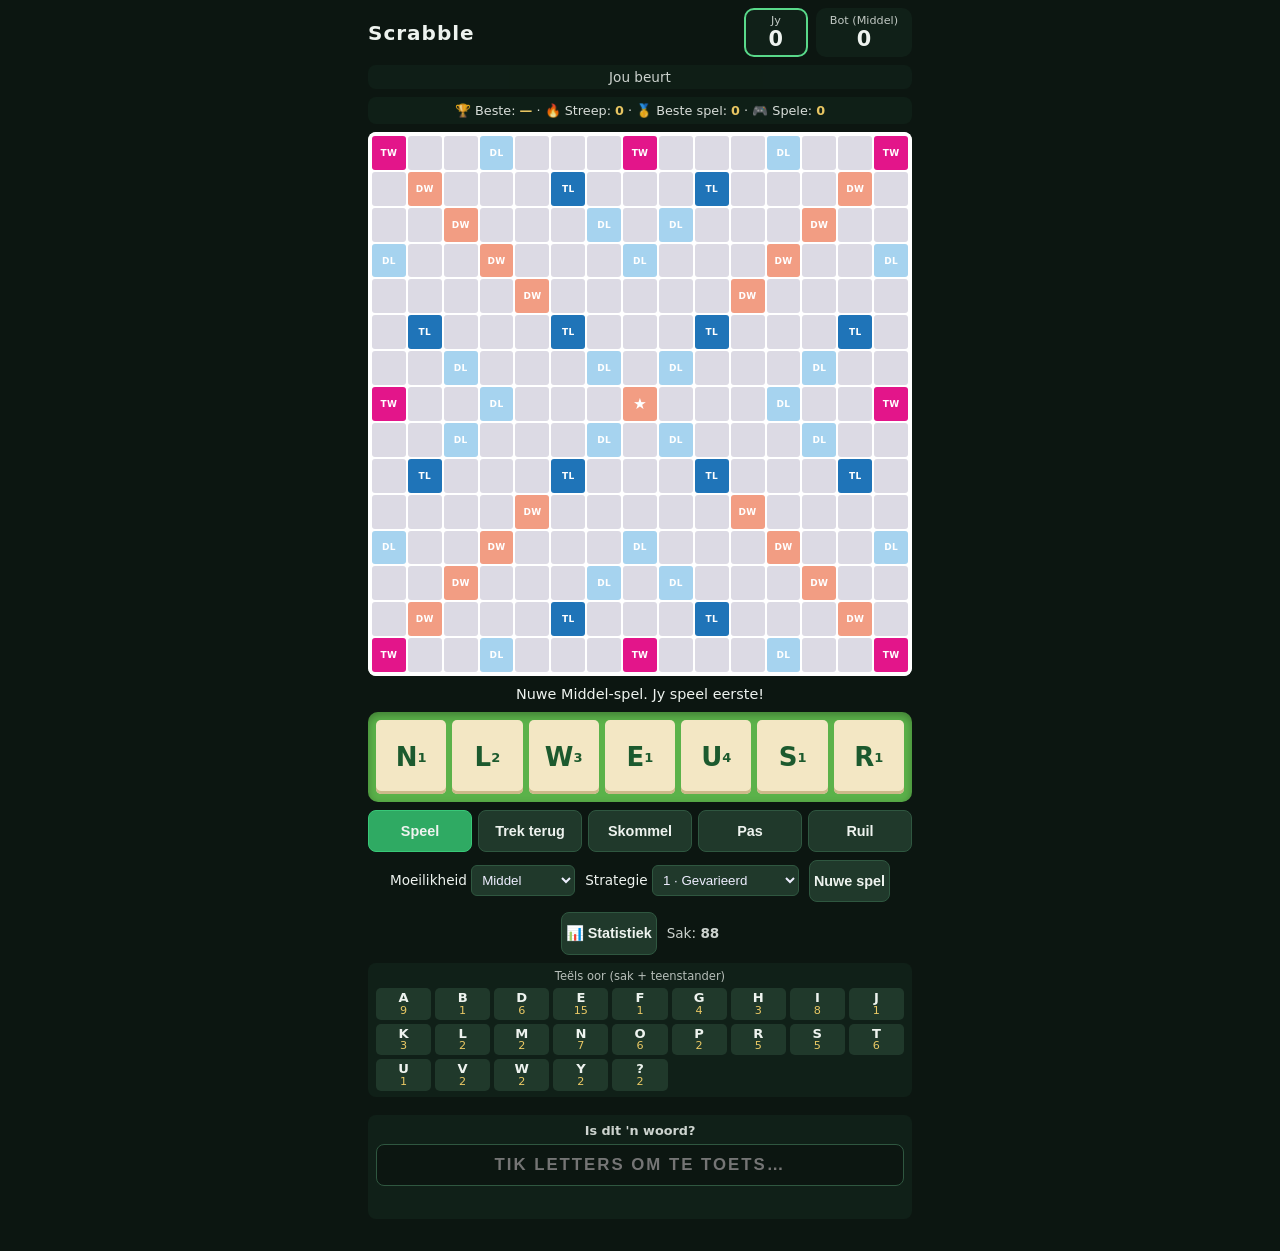
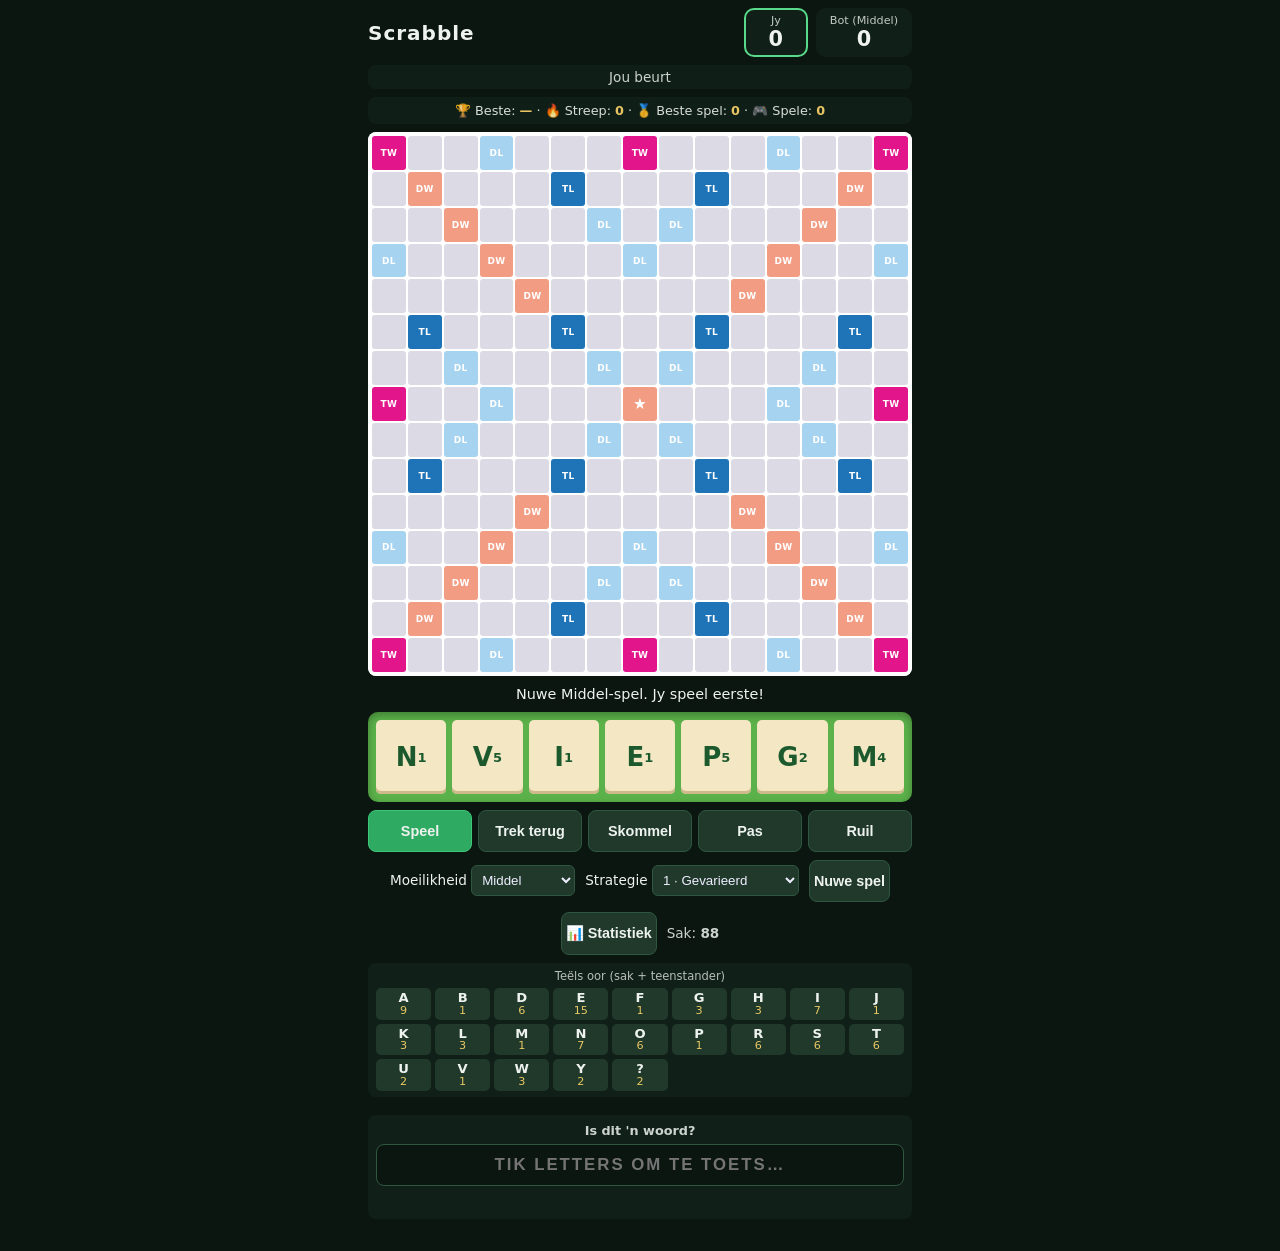
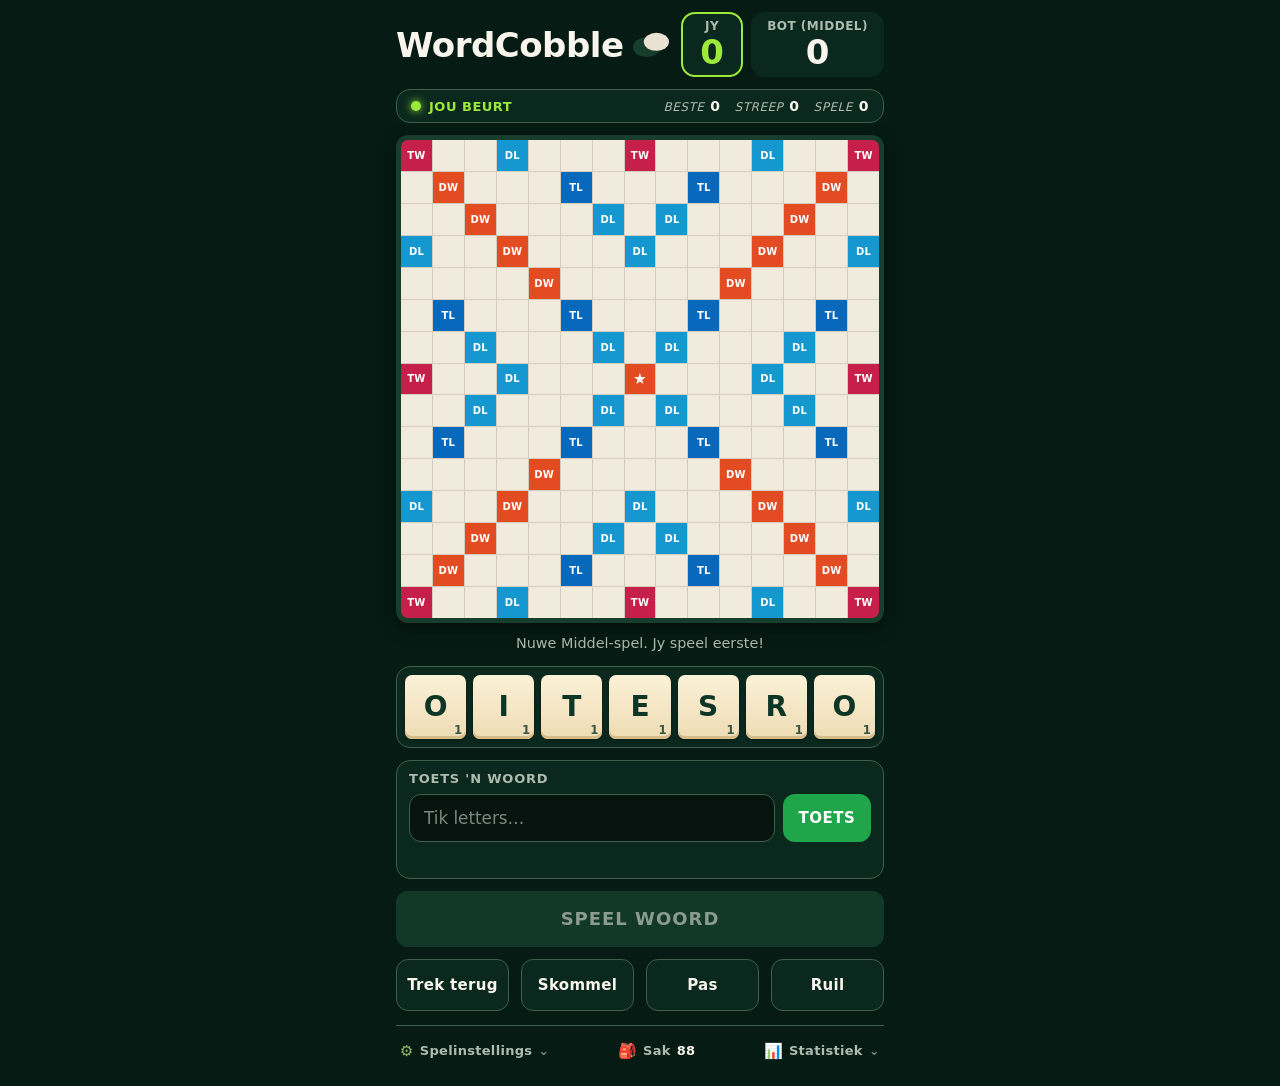
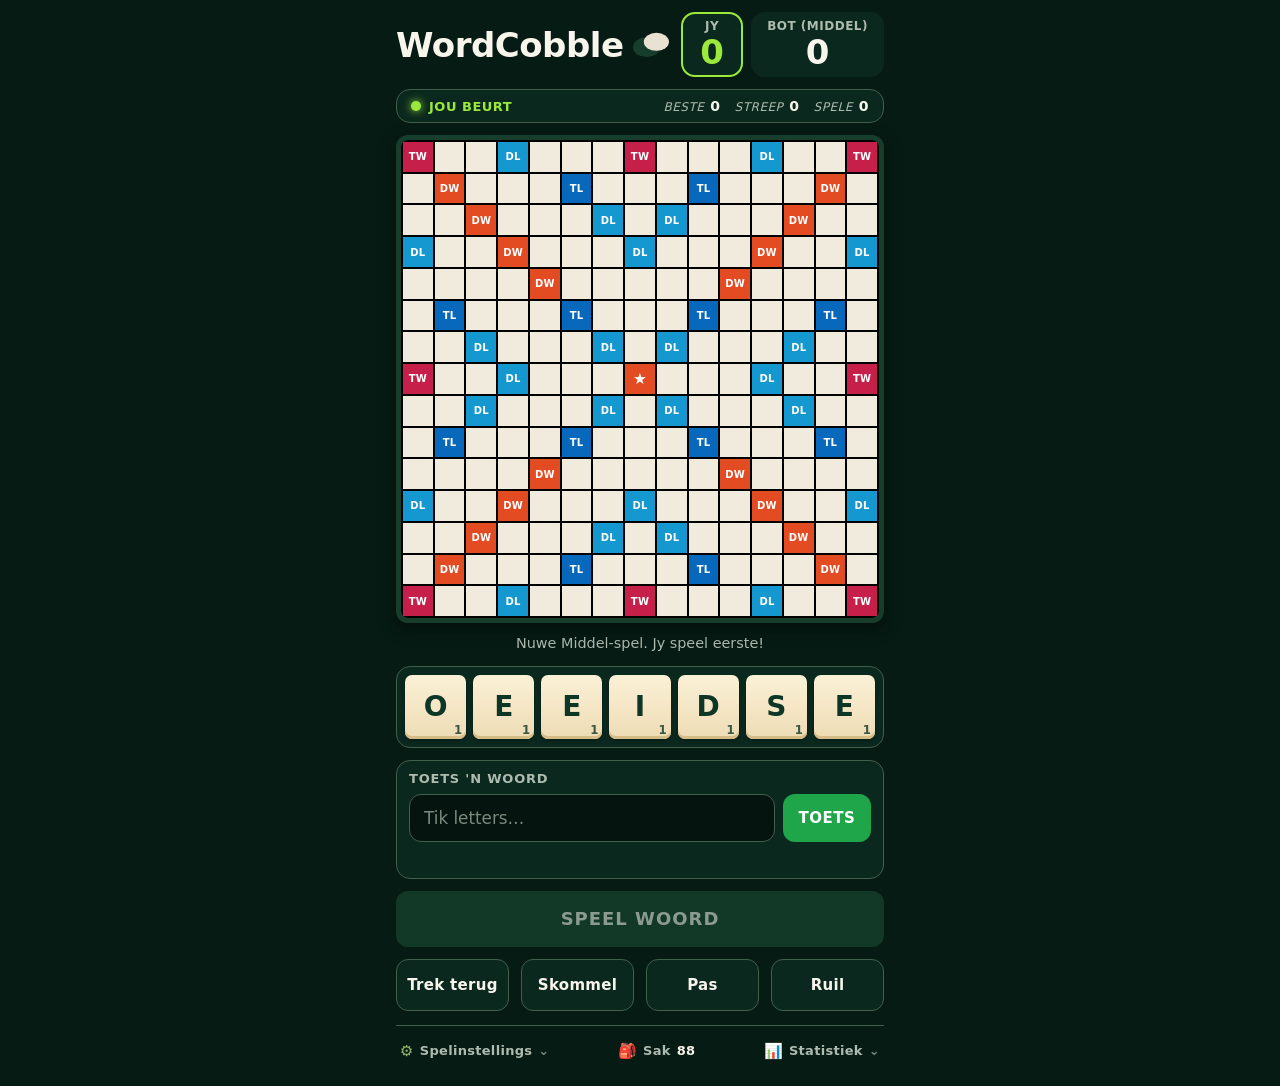
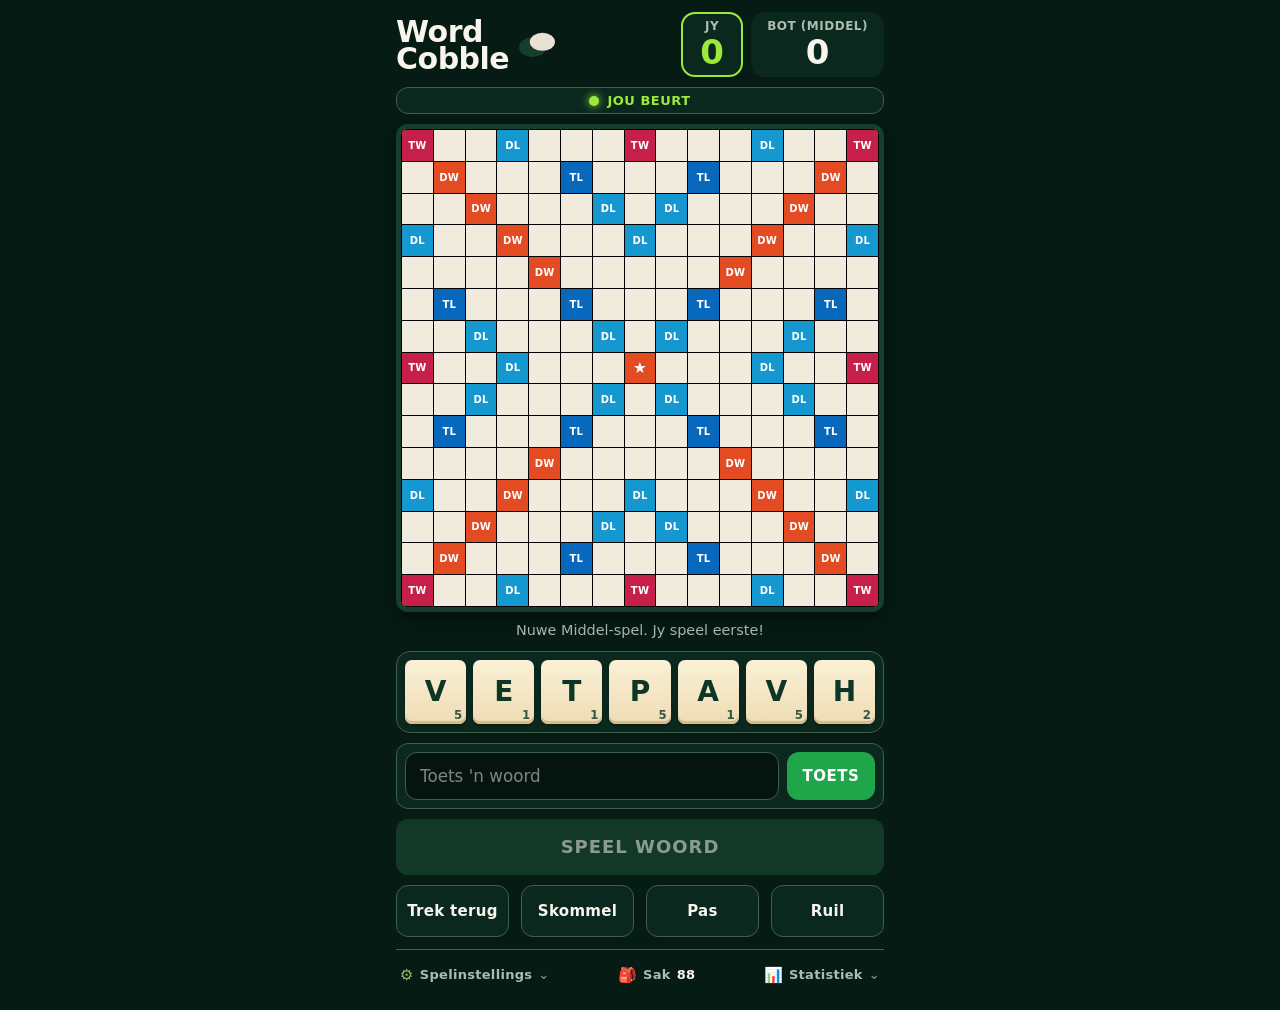
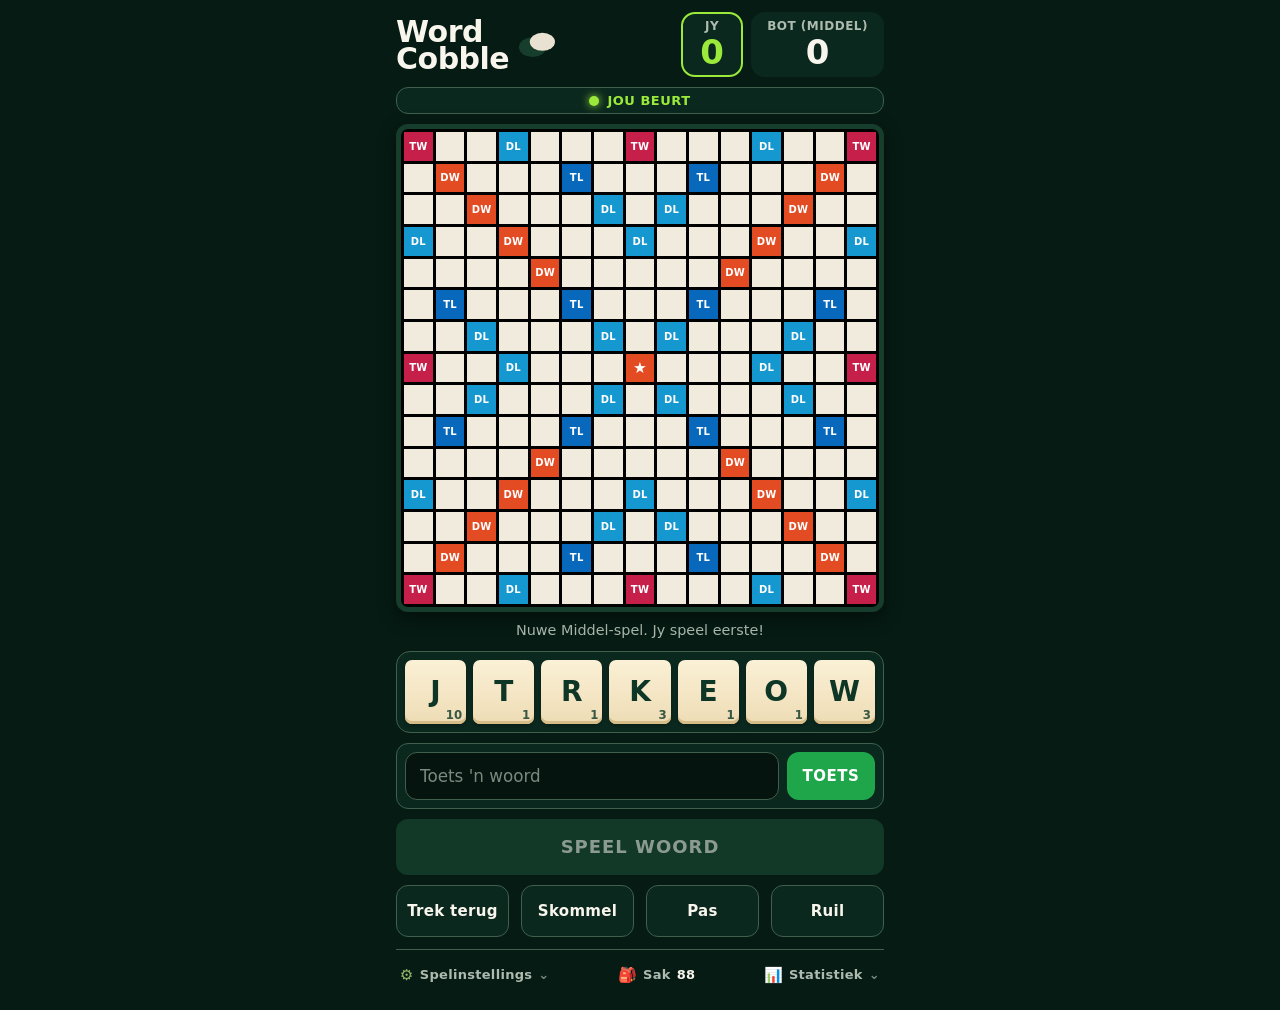
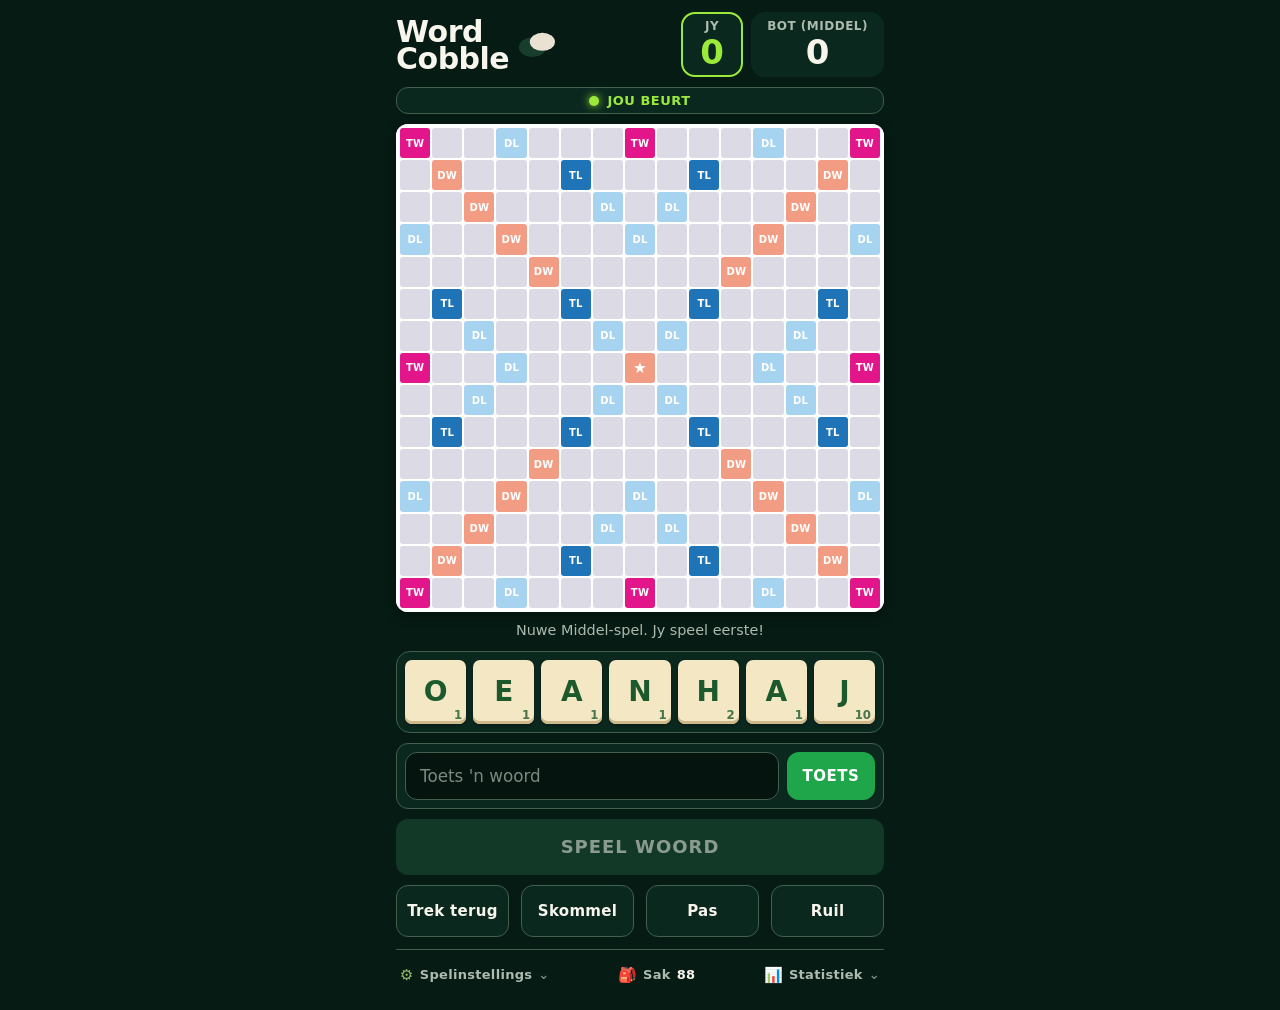
